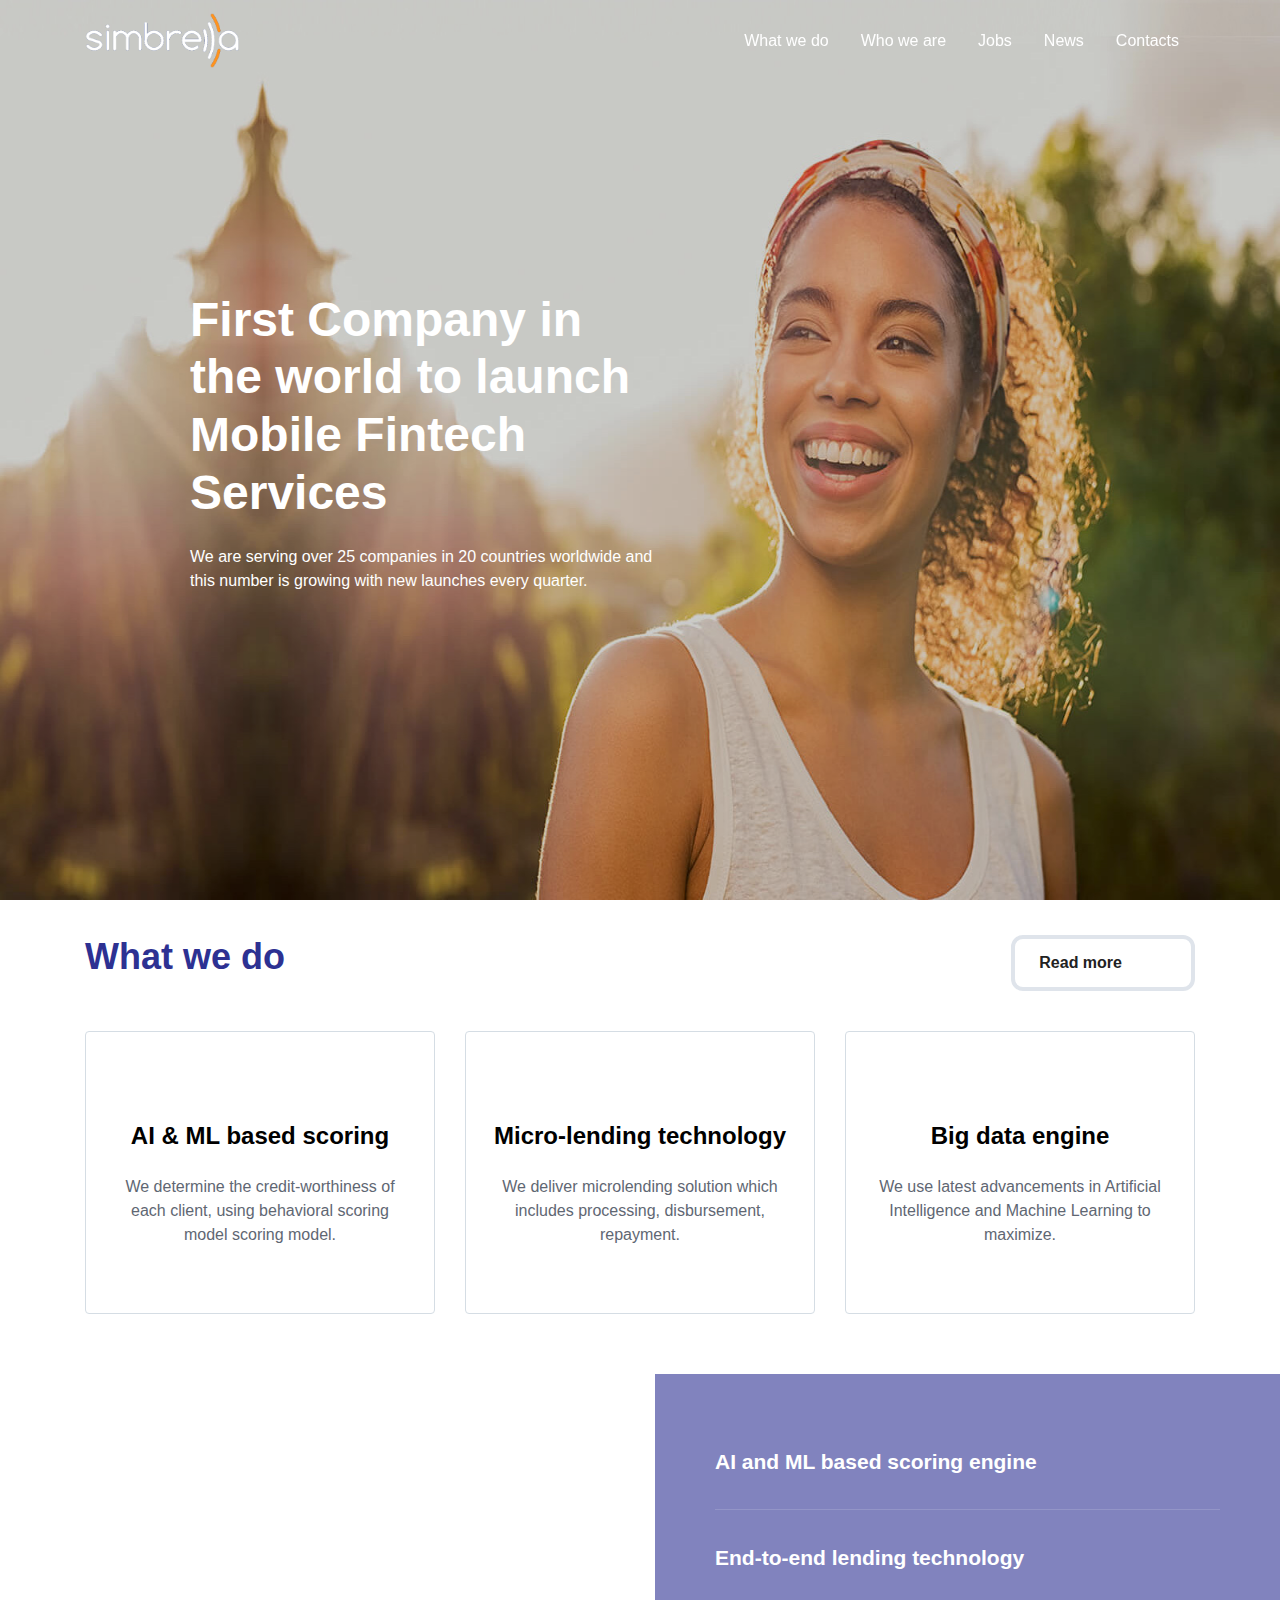
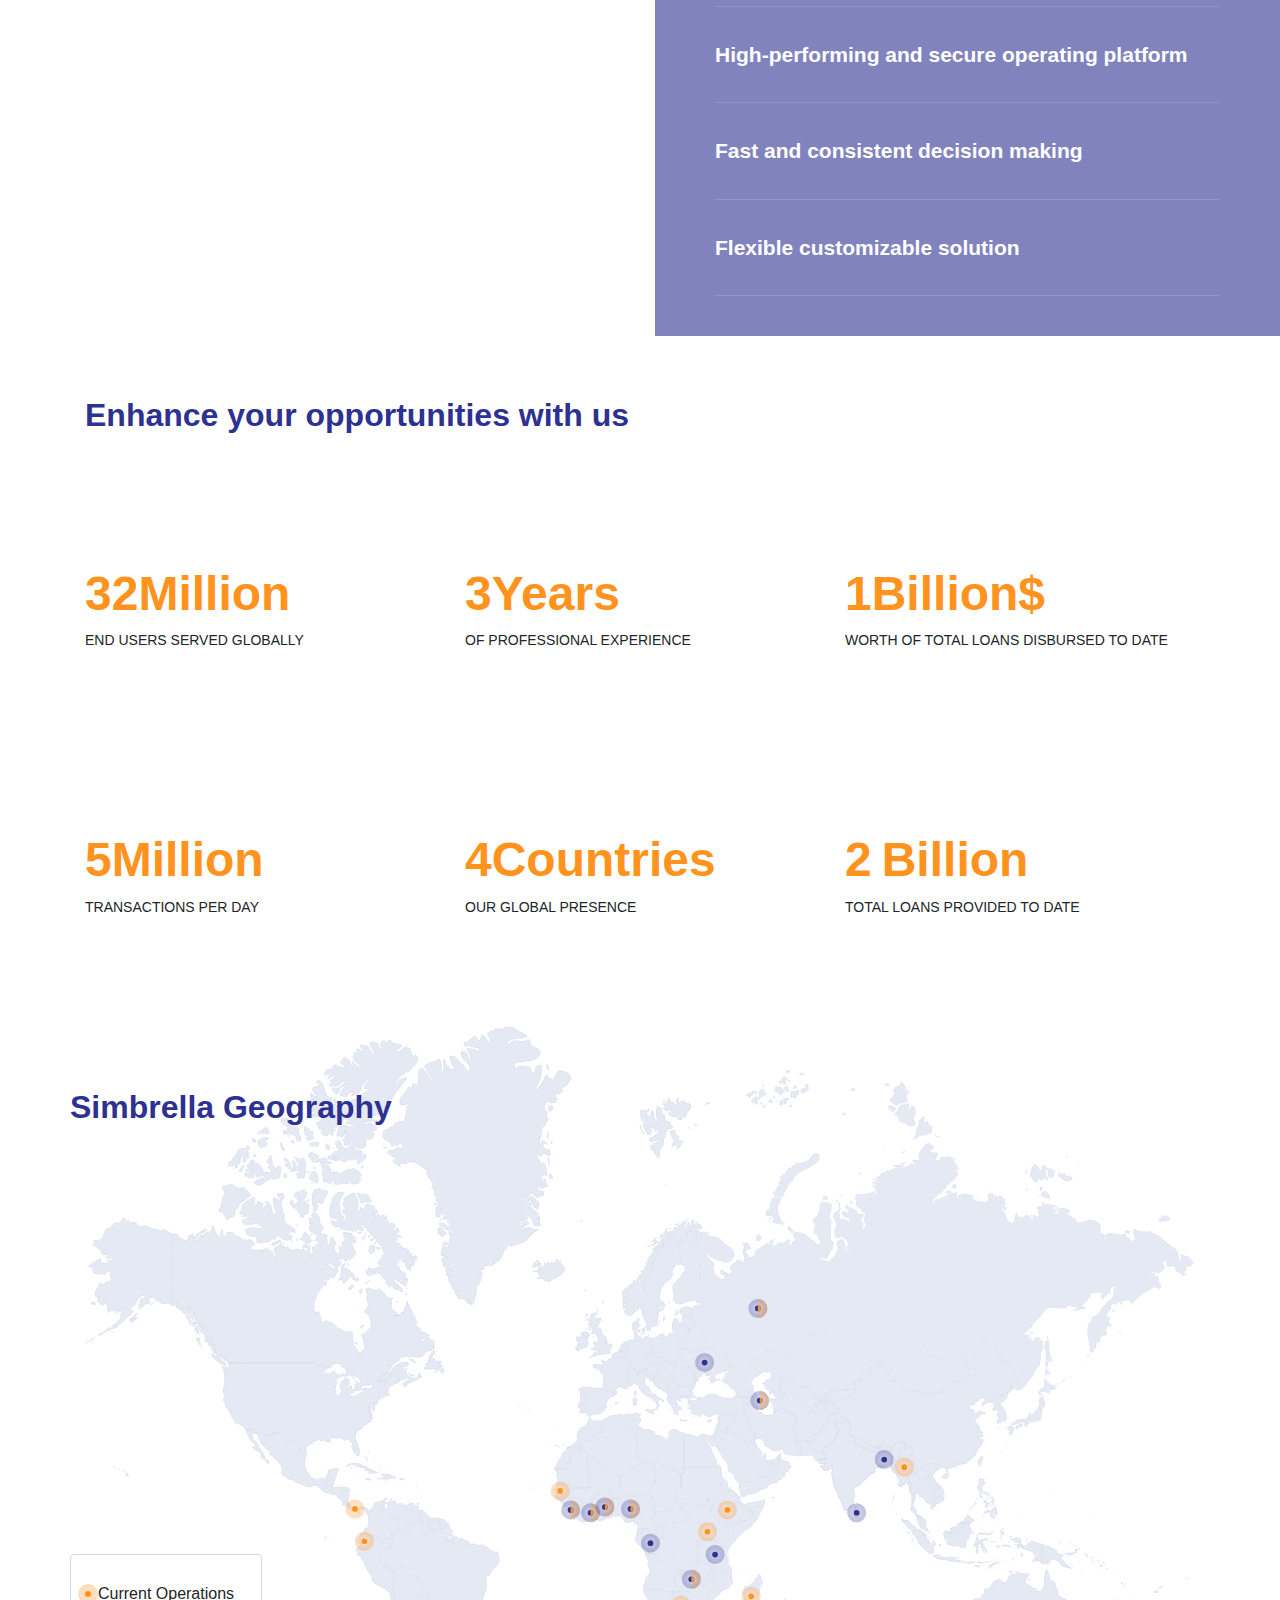
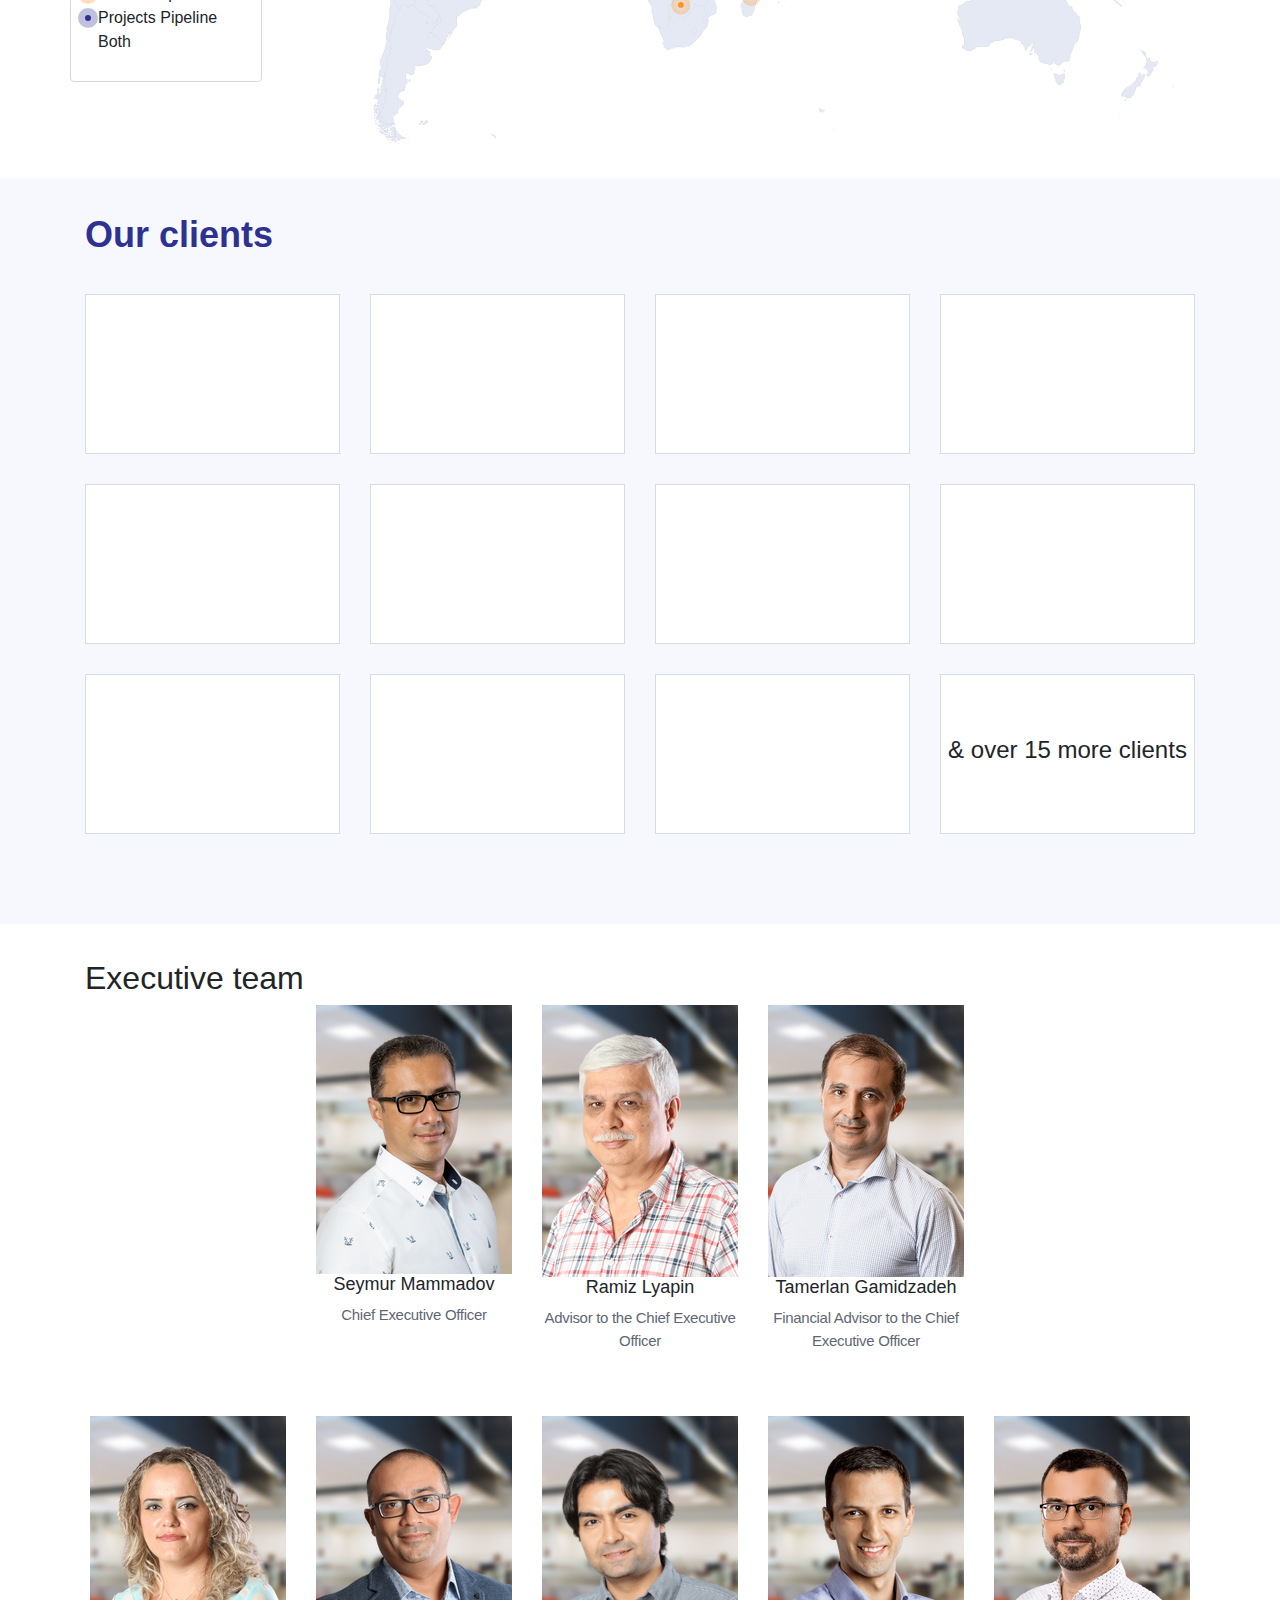
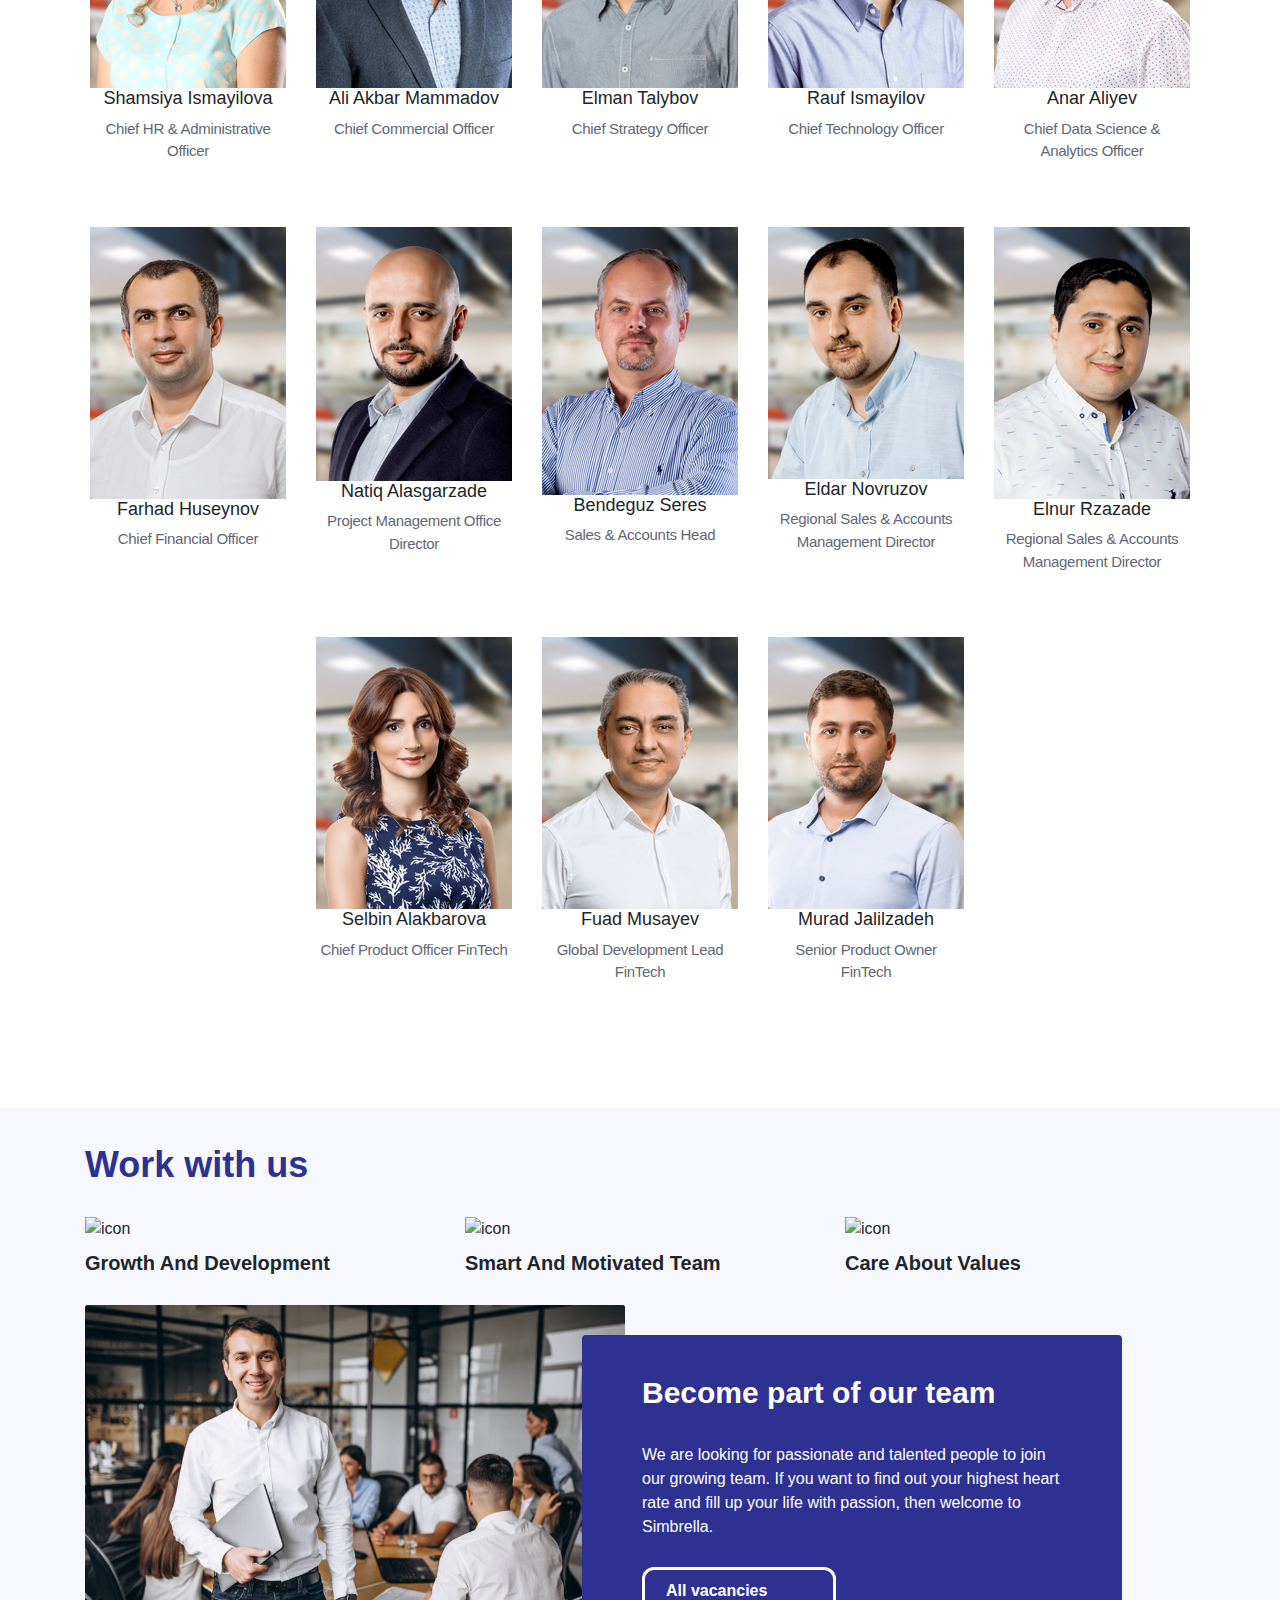
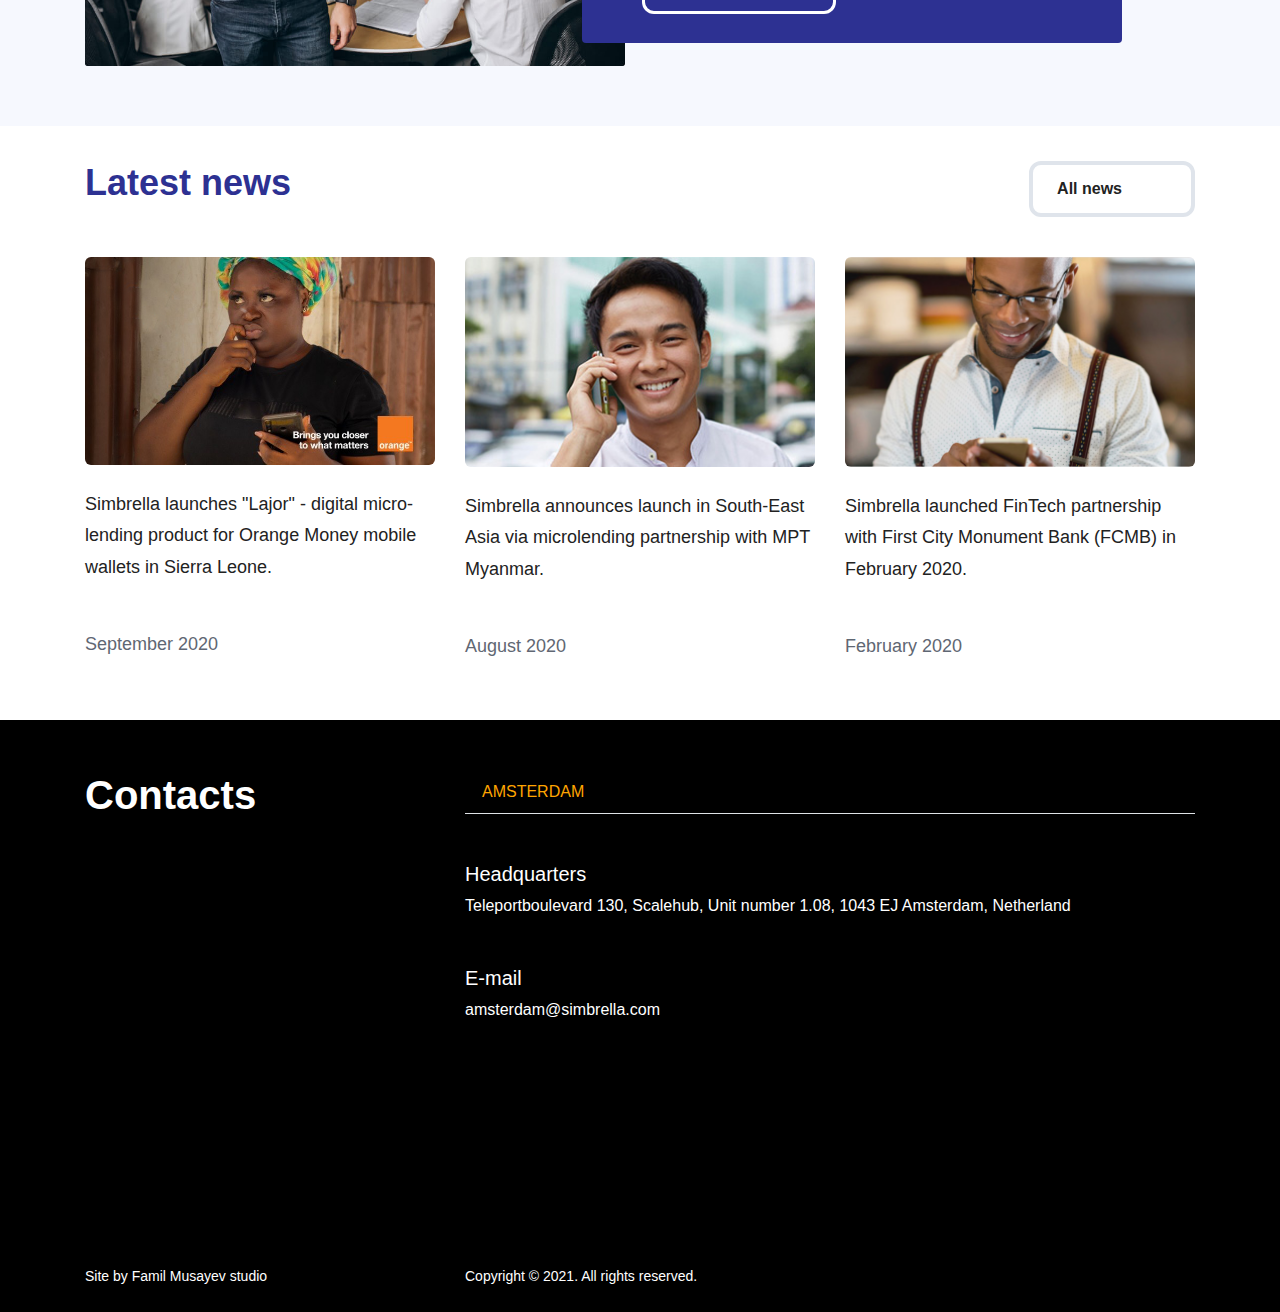
==== index.html @ c2f0d756 "Finish Project" ====
<!DOCTYPE html>
<html lang="en">

<head>
  <meta charset="UTF-8" />
  <meta http-equiv="X-UA-Compatible" content="IE=edge" />
  <meta name="viewport" content="width=device-width, initial-scale=1.0" />
  <title>Simbrella</title>
  <script src="https://kit.fontawesome.com/b4ef9885a3.js" crossorigin="anonymous"></script>
  <link rel="stylesheet" href="https://stackpath.bootstrapcdn.com/bootstrap/4.5.2/css/bootstrap.min.css" />
  <link href="https://fonts.googleapis.com/css2?family=Inter:wght@200;300;400;600;700;800&display=swap"
    rel="stylesheet" />
  <link rel="stylesheet" href="https://cdnjs.cloudflare.com/ajax/libs/animate.css/4.1.1/animate.min.css" />
  <link rel="stylesheet" href="https://cdnjs.cloudflare.com/ajax/libs/OwlCarousel2/2.3.4/assets/owl.carousel.min.css"
    integrity="sha512-tS3S5qG0BlhnQROyJXvNjeEM4UpMXHrQfTGmbQ1gKmelCxlSEBUaxhRBj/EFTzpbP4RVSrpEikbmdJobCvhE3g=="
    crossorigin="anonymous" />
  <link rel="stylesheet"
    href="https://cdnjs.cloudflare.com/ajax/libs/OwlCarousel2/2.3.4/assets/owl.theme.default.min.css"
    integrity="sha512-sMXtMNL1zRzolHYKEujM2AqCLUR9F2C4/05cdbxjjLSRvMQIciEPCQZo++nk7go3BtSuK9kfa/s+a4f4i5pLkw=="
    crossorigin="anonymous" />
  <link rel="stylesheet" href="css/style.css" />
</head>

<body>
  <!-- header start -->
  <header>
    <nav class="navbar navbar-expand-lg navbar-light fixed-top">
      <div class="container">
        <a class="navbar-brand" href="#main">
          <img id="img-logo" src="img/oie_transparent.png" width="154" height="55" alt="logo Simbrella" />
        </a>
        <button class="navbar-toggler" type="button" data-toggle="collapse" data-target="#navbarNavAltMarkup"
          aria-controls="navbarNavAltMarkup" aria-expanded="false" aria-label="Toggle navigation">
          <span class="navbar-toggler-icon"></span>
        </button>
        <div class="collapse navbar-collapse justify-content-end" id="navbarNavAltMarkup">
          <div class="navbar-nav">
            <a class="nav-links" href="#whatWeDoSection">What we do</a>
            <a class="nav-links" href="#info">Who we are</a>
            <a class="nav-links" href="#vacancies">Jobs </a>
            <a class="nav-links" href="#news">News </a>
            <a class="nav-links" href="#contact">Contacts </a>
          </div>
        </div>
      </div>
    </nav>
  </header>
  <!-- header end -->

  <!-- main start -->
  <main>
    <!-- main section start -->
    <section id="main">
      <div class="image-div mw-100">
        <img src="img/cover.jpg" class="mw-100" alt="" />
        <div class="image-text">
          <div class="text">
            <h1>
              First Company in the world to launch Mobile Fintech Services
            </h1>
            <p>
              We are serving over 25 companies in 20 countries worldwide and
              this number is growing with new launches every quarter.
            </p>
          </div>
        </div>
      </div>
    </section>
    <!-- main section end -->

    <!-- whatWeDo section start -->
    <section id="whatWeDo">
      <div class="container-lg" id="whatWeDoSection">
        <div class="row">
          <div class="col-md-12">
            <div class="whatWeDo-header d-flex justify-content-between">
              <h2>What we do</h2>
              <a href="whatWeDo.html" class="readMore">Read more <i class="fas fa-arrow-right"></i></a>
            </div>
          </div>
        </div>
        <div class="row">
          <div class="col-md-4">
            <a href="whatWeDo.html#firstSection">
              <div class="whatWeDo-card text-center">
                <img src="https://www.simbrella.com/site/assets/files/1043/1.svg" alt="" />
                <h3>AI & ML based scoring</h3>
                <p>
                  We determine the credit-worthiness of each client, using
                  behavioral scoring model scoring model.
                </p>
              </div>
            </a>
          </div>
          <div class="col-md-4">
            <a href="whatWeDo.html#secondSection">
              <div class="whatWeDo-card text-center">
                <img src="https://www.simbrella.com/site/assets/files/1044/2_1.svg" alt="" />
                <h3>Micro-lending technology</h3>
                <p>
                  We deliver microlending solution which includes processing,
                  disbursement, repayment.
                </p>
              </div>
            </a>
          </div>
          <div class="col-md-4">
            <a href="whatWeDo.html#thirdSection">
              <div class="whatWeDo-card text-center">
                <img src="https://www.simbrella.com/site/assets/files/1045/3-1.svg" alt="" />
                <h3>Big data engine</h3>
                <p>
                  We use latest advancements in Artificial Intelligence and
                  Machine Learning to maximize.
                </p>
              </div>
            </a>
          </div>
        </div>
      </div>
    </section>
    <!-- whatWeDo section end -->

    <!-- solutions section start -->
    <section id="solutions">
      <div class="row">
        <div class="col-md-6 d-flex align-items-center">
          <h1>Tech-Powered Financial Solutions</h1>
        </div>
        <div class="col-md-6">
          <ul>
            <li>AI and ML based scoring engine</li>
            <li>End-to-end lending technology</li>
            <li>High-performing and secure operating platform</li>
            <li>Fast and consistent decision making</li>
            <li>Flexible customizable solution</li>
          </ul>
        </div>
      </div>
    </section>
    <!-- solutions section end -->

    <!-- info section start -->
    <section id="info" class="counter">
      <div class="container-lg">
        <div class="row">
          <div class="col-md-12">
            <h2>Enhance your opportunities with us</h2>
          </div>
        </div>
        <div class="row">
          <div class="col-md-4">
            <div class="info-text">
              <h3>
                <span class="time_me counter-count" data-time="220" style="width: 99.9625px; height: 48px">220 </span>Million
              </h3>
              <p>END USERS SERVED GLOBALLY</p>
            </div>
          </div>
          <div class="col-md-4">
            <div class="info-text">
              <h3>
                <span class="time_me counter-count"  data-time="220" style="width: 99.9625px; height: 48px">20 </span>Years
              </h3>
              <p>OF PROFESSIONAL EXPERIENCE</p>
            </div>
          </div>
          <div class="col-md-4">
            <div class="info-text">
              <h3>
                <span class="time_me counter-count"  data-time="220" style="width: 99.9625px; height: 48px">3.1 </span>Billion$
              </h3>
              <p>WORTH OF TOTAL LOANS DISBURSED TO DATE</p>
            </div>
          </div>
        </div>
        <div class="row">
          <div class="col-md-4">
            <div class="info-text">
              <h3>
                <span class="time_me counter-count"  data-time="220" style="width: 99.9625px; height: 48px">30 </span>Million
              </h3>
              <p>TRANSACTIONS PER DAY</p>
            </div>
          </div>
          <div class="col-md-4">
            <div class="info-text">
              <h3>
                <span class="time_me counter-count"  data-time="220" style="width: 99.9625px; height: 48px">25 </span>Countries
              </h3>
              <p>OUR GLOBAL PRESENCE</p>
            </div>
          </div>
          <div class="col-md-4">
            <div class="info-text">
              <h3>
                <span class="time_me counter-count"  data-time="220" style="width: 99.9625px; height: 48px; margin-right: 10px;">10.2 </span>Billion
              </h3>
              <p>TOTAL LOANS PROVIDED TO DATE</p>
            </div>
          </div>
        </div>
      </div>
    </section>
    <!-- info section end -->

    <!-- map section start -->
    <section id="map">
      <div class="container">
        <div class="row">
          <div class="col-md-12">
            <div class="georgia">
              <h2>Simbrella Geography</h2>
            </div>
            <div class="worldMap">
              <svg width="100%" height="770" viewBox="0 0 1168 770" fill="none" xmlns="http://www.w3.org/2000/svg">
                <path
                  d="M554.599 383.353L554.597 383.359L554.586 383.365L554.308 383.533L554.178 383.58L554.159 383.584L554.16 383.555L554.155 383.526L554.127 383.383L554.124 383.371L554.121 383.359L554.116 383.342L554.133 383.26L554.168 383.221L554.198 383.2L554.303 383.217L554.625 383.311L554.617 383.323L554.599 383.353Z"
                  fill="#E5E9F4" stroke="#D3D8E7" stroke-width="0.5"></path>
                <mask id="path-2-inside-1" fill="white">
                  <path
                    d="M732.139 449.804L732.352 450.094L732.382 452.063L732.431 452.203L732.317 452.224L732.19 452.373L732.041 452.604L731.836 452.723L731.671 452.857L731.516 453.024L731.377 453.06L731.198 452.848L731.074 452.631L731.104 452.584L731.191 452.569L731.223 452.457L731.171 452.295L731.05 452.233L730.897 452.229L730.75 452.302L730.594 452.445L730.506 452.599L730.493 452.908L730.534 453.255L730.532 453.424L730.447 453.634L730.417 453.942L730.478 454.18L730.534 454.322L730.539 454.443L730.394 454.822L730.52 454.894L730.938 454.921L731.06 455.178L731.144 455.354L731.12 455.458L730.824 455.535L730.451 455.621L730.184 455.597L729.7 455.713L729.442 455.891L729.517 456.002L729.606 456.088L729.647 456.322L729.572 456.656L729.435 456.979L729.265 457.382L729.068 457.843L728.799 458.538L728.571 459.083L728.546 459.475L728.552 459.731L728.527 460.242L728.31 460.523L728.262 460.531L728.003 460.497L727.917 460.486L727.67 460.453L727.288 460.404L726.792 460.338L726.205 460.261L725.551 460.174L724.852 460.082L724.128 459.987L723.406 459.892L722.706 459.799L722.052 459.714L721.465 459.636L720.97 459.57L720.588 459.521L720.341 459.488L720.254 459.477L719.981 459.441L719.834 459.251L719.656 459.022L719.477 458.791L719.298 458.561L719.12 458.331L718.942 458.1L718.763 457.87L718.585 457.64L718.407 457.409L718.229 457.178L718.051 456.948L717.871 456.716L717.693 456.485L717.515 456.253L717.336 456.022L717.158 455.79L716.98 455.559L716.859 455.404L716.794 455.229L716.781 454.77V454.67L716.901 454.484L716.959 454.616L717.093 454.796L717.321 454.752L717.428 454.782L717.506 455.417L717.674 455.643L717.878 455.733L718.569 455.783L718.998 455.698L719.845 455.283L720.289 455.134L721.518 455.159L722.503 455.332L724.037 455.434L724.334 455.407L725.162 455.074L725.669 454.78L725.971 454.695L726.17 454.41L726.301 454.04L726.418 453.798L726.567 453.682L726.708 453.476L726.823 453.142L727.108 452.804L728.249 451.981L728.915 451.284L728.975 451.058L729.337 450.72L729.627 450.35L730.987 449.29L731.259 448.851L731.42 448.359L731.44 448.325L731.557 448.304L731.723 448.378L731.741 448.746L731.679 449.093L731.673 449.461L731.648 449.66L731.774 449.823L731.99 449.894L732.083 449.886L732.139 449.804ZM732.086 451.289L732.105 451.135L732.072 451.055L731.933 451.045L731.875 451.178L731.855 451.369L731.951 451.385L732.086 451.289ZM726.187 454.111L726.158 454.18L726.067 454.174L725.838 454.112L725.764 454.012L725.907 453.893L725.971 453.887L726.062 454.012L726.187 454.111ZM722.506 454.763L722.265 454.783L722.047 454.649L722.507 454.469L722.631 454.388L722.765 454.223L722.872 454.365L722.753 454.589L722.669 454.685L722.506 454.763ZM720.181 454.658L720.127 454.684L720.069 454.493L720.073 454.432L720.222 454.346L720.313 454.502L720.181 454.658ZM724.44 455.052L724.441 455.172L724.111 455.137L724.023 455.2L723.752 455.165L723.487 455.078L723.666 454.934L724.134 454.763L724.328 454.919L724.44 455.052Z">
                  </path>
                </mask>
                <path
                  d="M732.139 449.804L732.352 450.094L732.382 452.063L732.431 452.203L732.317 452.224L732.19 452.373L732.041 452.604L731.836 452.723L731.671 452.857L731.516 453.024L731.377 453.06L731.198 452.848L731.074 452.631L731.104 452.584L731.191 452.569L731.223 452.457L731.171 452.295L731.05 452.233L730.897 452.229L730.75 452.302L730.594 452.445L730.506 452.599L730.493 452.908L730.534 453.255L730.532 453.424L730.447 453.634L730.417 453.942L730.478 454.18L730.534 454.322L730.539 454.443L730.394 454.822L730.52 454.894L730.938 454.921L731.06 455.178L731.144 455.354L731.12 455.458L730.824 455.535L730.451 455.621L730.184 455.597L729.7 455.713L729.442 455.891L729.517 456.002L729.606 456.088L729.647 456.322L729.572 456.656L729.435 456.979L729.265 457.382L729.068 457.843L728.799 458.538L728.571 459.083L728.546 459.475L728.552 459.731L728.527 460.242L728.31 460.523L728.262 460.531L728.003 460.497L727.917 460.486L727.67 460.453L727.288 460.404L726.792 460.338L726.205 460.261L725.551 460.174L724.852 460.082L724.128 459.987L723.406 459.892L722.706 459.799L722.052 459.714L721.465 459.636L720.97 459.57L720.588 459.521L720.341 459.488L720.254 459.477L719.981 459.441L719.834 459.251L719.656 459.022L719.477 458.791L719.298 458.561L719.12 458.331L718.942 458.1L718.763 457.87L718.585 457.64L718.407 457.409L718.229 457.178L718.051 456.948L717.871 456.716L717.693 456.485L717.515 456.253L717.336 456.022L717.158 455.79L716.98 455.559L716.859 455.404L716.794 455.229L716.781 454.77V454.67L716.901 454.484L716.959 454.616L717.093 454.796L717.321 454.752L717.428 454.782L717.506 455.417L717.674 455.643L717.878 455.733L718.569 455.783L718.998 455.698L719.845 455.283L720.289 455.134L721.518 455.159L722.503 455.332L724.037 455.434L724.334 455.407L725.162 455.074L725.669 454.78L725.971 454.695L726.17 454.41L726.301 454.04L726.418 453.798L726.567 453.682L726.708 453.476L726.823 453.142L727.108 452.804L728.249 451.981L728.915 451.284L728.975 451.058L729.337 450.72L729.627 450.35L730.987 449.29L731.259 448.851L731.42 448.359L731.44 448.325L731.557 448.304L731.723 448.378L731.741 448.746L731.679 449.093L731.673 449.461L731.648 449.66L731.774 449.823L731.99 449.894L732.083 449.886L732.139 449.804ZM732.086 451.289L732.105 451.135L732.072 451.055L731.933 451.045L731.875 451.178L731.855 451.369L731.951 451.385L732.086 451.289ZM726.187 454.111L726.158 454.18L726.067 454.174L725.838 454.112L725.764 454.012L725.907 453.893L725.971 453.887L726.062 454.012L726.187 454.111ZM722.506 454.763L722.265 454.783L722.047 454.649L722.507 454.469L722.631 454.388L722.765 454.223L722.872 454.365L722.753 454.589L722.669 454.685L722.506 454.763ZM720.181 454.658L720.127 454.684L720.069 454.493L720.073 454.432L720.222 454.346L720.313 454.502L720.181 454.658ZM724.44 455.052L724.441 455.172L724.111 455.137L724.023 455.2L723.752 455.165L723.487 455.078L723.666 454.934L724.134 454.763L724.328 454.919L724.44 455.052Z"
                  fill="#E5E9F4" stroke="#D3D8E7" mask="url(#path-2-inside-1)"></path>
                <mask id="path-3-inside-2" fill="white">
                  <path
                    d="M792.537 405.793L792.37 405.82L792.134 405.722L792.042 405.574L792.002 405.553L791.815 405.651L791.457 405.773L790.851 406.094L790.864 406.176L791.259 406.501L791.352 406.609L791.4 406.643L791.043 406.799L790.274 407.151L789.768 407.438L789.648 407.448L789.342 407.328L788.891 407.184L788.771 407.187L787.729 407.211L786.772 407.264L786.374 407.334L785.634 407.4L785.169 407.423L784.871 407.534L784.546 407.68L784.208 407.774L783.957 407.806L783.655 407.942L783.456 408.213L782.887 408.614L782.568 408.807L782.407 409.026L782.224 409.047L781.912 409.007L781.67 409.243L781.402 409.581L780.913 410.071L780.652 410.269L780.497 410.588L780.612 410.754L781.01 411.001L781.188 411.235L781.285 411.42L781.467 411.895L781.583 412.361L781.754 412.563L781.804 412.904L781.848 413.114L781.754 413.263L781.669 413.429V413.586L781.772 413.748L781.862 413.892L781.912 414.006L781.85 414.134L781.669 414.328L781.576 414.527L781.374 414.859L781.06 415.086L780.851 415.25L780.63 415.598L780.265 415.983L780.111 416.305L779.95 416.482L779.784 416.577L779.827 416.751L779.97 416.967L780.208 417.209L780.197 417.585L780.186 417.856L780.194 418.183L780.064 418.459L779.405 418.723L778.773 418.839L777.998 418.845L777.705 418.804L777.472 418.746L776.631 418.45L776.29 418.624L776.219 419.052L776.833 419.744L777.084 420.129L777.363 420.773L777.571 421.104L777.497 421.414L776.941 421.766L776.389 422.096L775.686 422.164L775.243 422.282L775.029 422.452L774.872 423.173L774.713 423.437L774.717 423.751L774.568 424.106L774.342 424.334L774.183 424.707L774.233 425.412L774.307 426.604L774.007 426.979L773.669 427.359L773.313 427.629L772.974 427.754L772.692 427.708L772.47 427.474L772.338 427.278L772.093 427.113L771.843 427.147L771.592 427.297L771.19 427.247L770.848 427.097L770.674 427.113L770.574 427.265L770.207 427.589L769.307 428.081L768.939 428.117L768.781 428.239L768.844 428.441L769.005 428.605L769.286 428.721L769.3 428.855L769.052 428.972L768.84 429.105L768.374 429.268L767.836 429.332L767.28 429.237L766.994 429.021L766.656 429L766.348 429.158L766.03 429.42L765.683 429.98L765.59 430.079L765.497 430.168L765.27 430.288L764.944 430.485L764.781 430.897L764.586 431.63L764.632 432.023L764.647 432.705L764.571 433.183L764.429 433.497L764.457 433.743L764.672 434.023L764.586 434.205L764.405 434.406L764.23 434.519L763.53 434.73L762.571 435.019L761.936 435.204L760.993 435.479L760.718 435.546L760.143 435.571L759.846 435.529L759.443 435.517L758.851 435.528L758.437 435.603L758.023 435.741L757.717 435.914L757.541 436.086L757.479 436.168L757.063 436.027L755.754 435.774L752.209 436.108L751.875 436.044L750.665 435.654L749.106 435.152L748.142 434.84L746.904 434.433L747.752 433.426L748.49 432.546L749.231 431.662L749.96 430.788L750.047 430.481L750.059 429.881L749.866 429.076L749.557 428.709L748.538 428.561L747.773 428.449L746.938 428.327L746.832 428.282L746.737 427.654L746.777 427.374L746.723 426.831L746.731 426.412L746.851 425.723L746.858 425.412L746.473 424.068L746.258 423.321L746.038 422.549L745.99 422.303L745.985 421.998L746.497 421.281L746.656 421.125L746.955 420.767L747.143 420.576L747.111 420.445L746.784 420.37L746.291 420.363L746.028 420.254L745.823 420.059L745.742 419.774L745.877 419.268L745.742 418.283L746.017 417.795L746.253 417.453L747.054 417.404L746.776 417.018L746.642 416.793L746.556 416.729L746.524 416.626L746.567 416.521L746.771 416.482L746.91 416.352L747.136 416.171L747.254 416.092L747.275 415.871L747.383 415.716L747.545 415.52L747.673 415.298L747.641 415.038L747.759 414.725L747.813 414.528L747.899 414.358L747.823 414.11L747.759 413.901L747.738 413.652L747.866 413.586L748.028 413.495L748.06 413.298L748.145 413.049L748.21 412.851L748.318 412.695L748.329 412.536L748.264 412.274L748.532 412.234L748.64 412.379L748.783 412.566L749.175 412.916L749.43 413.018L749.751 413.069L750.145 413.021L750.46 412.955L750.608 412.973L750.952 413.226L751.354 413.581L751.482 413.74L751.542 413.982L751.66 414.054L751.917 413.814L752.165 413.735L752.393 413.78L752.644 413.807L752.897 413.719L753.009 413.656L753.448 413.345L753.846 413.109L754.093 412.965L754.183 412.478L754.297 412.202L754.46 412.041L754.4 411.841L754.332 411.688L754.262 411.481L754.332 411.371L754.49 411.322H754.889L755.589 411.103L756.172 410.885L756.712 410.706L756.957 410.677L757.19 410.707L757.296 410.655L757.325 410.485L757.457 410.306L757.757 410.16L758.32 409.851L758.818 409.391L758.995 409.042L759.116 408.531L759.348 407.742L759.605 406.875L759.7 406.492L759.809 406.197L760.249 405.948L760.698 405.767L761.393 405.732L762.209 405.713L762.382 405.237L762.49 404.832L762.625 404.623L762.823 404.453L762.892 404.419L763.332 404.668L764.007 405.049L764.793 405.239L765.188 405.333L765.352 405.318L766.344 405.226L767.127 405.374L767.538 405.779L767.942 405.882L768.338 405.686L768.584 405.651L768.678 405.777L768.875 405.83L769.176 405.81L769.35 405.923L769.368 406.035L769.391 406.164L769.614 406.472L770.015 406.846L770.372 406.936L770.841 406.646L770.999 406.68L771.077 406.586L771.124 406.374L771.408 406.175L771.926 405.989L772.22 405.822L772.326 405.684L772.5 405.645L772.691 405.686L772.828 405.634L772.875 405.504L772.93 405.447L773.027 405.401L773.114 405.377L773.271 405.413L773.562 405.652L773.985 406.092L774.261 406.293L774.387 406.259L774.549 406.124L774.747 405.89L774.796 405.552L774.697 405.111L774.764 404.755L774.999 404.484L775.433 404.317L776.066 404.254L776.455 404.292L776.599 404.432L776.793 404.508L777.038 404.523L777.262 404.365L777.465 404.03L777.476 403.617L777.297 403.123L777.345 402.965L777.423 402.897L777.666 402.718L778.005 402.346L778.333 401.867L778.649 401.279L779.039 400.915L779.503 400.775L780.065 400.935L780.729 401.393L780.977 401.956L780.815 402.624L780.802 402.99L780.936 403.058L781.163 403.039L781.481 402.935L781.689 402.929L781.788 403.024L781.782 403.212L781.671 403.493L781.538 404.281L781.456 404.962L781.373 405.63L781.303 406.215L781.429 406.671L781.621 407.359L781.837 407.813L782.059 407.957L782.281 408.009L782.502 407.969L782.957 407.677L783.643 407.136L784.31 406.802L785.28 406.615L785.605 406.033L786.054 405.647L787.08 405.074L787.636 404.854L787.957 404.817L788.357 404.92L788.449 404.957L788.528 404.985L788.735 405.033L788.778 405.207L788.723 405.396L788.502 405.551L788.431 405.671L788.516 405.762L788.828 405.793L789.476 405.583L789.895 405.449L790.185 405.396L790.302 405.221L790.485 405.045L790.775 405.033L791.087 405.126L791.345 405.181L791.783 405.131L792.015 405.284L792.339 405.572L792.485 405.751L792.537 405.793Z">
                  </path>
                </mask>
                <path
                  d="M792.537 405.793L792.37 405.82L792.134 405.722L792.042 405.574L792.002 405.553L791.815 405.651L791.457 405.773L790.851 406.094L790.864 406.176L791.259 406.501L791.352 406.609L791.4 406.643L791.043 406.799L790.274 407.151L789.768 407.438L789.648 407.448L789.342 407.328L788.891 407.184L788.771 407.187L787.729 407.211L786.772 407.264L786.374 407.334L785.634 407.4L785.169 407.423L784.871 407.534L784.546 407.68L784.208 407.774L783.957 407.806L783.655 407.942L783.456 408.213L782.887 408.614L782.568 408.807L782.407 409.026L782.224 409.047L781.912 409.007L781.67 409.243L781.402 409.581L780.913 410.071L780.652 410.269L780.497 410.588L780.612 410.754L781.01 411.001L781.188 411.235L781.285 411.42L781.467 411.895L781.583 412.361L781.754 412.563L781.804 412.904L781.848 413.114L781.754 413.263L781.669 413.429V413.586L781.772 413.748L781.862 413.892L781.912 414.006L781.85 414.134L781.669 414.328L781.576 414.527L781.374 414.859L781.06 415.086L780.851 415.25L780.63 415.598L780.265 415.983L780.111 416.305L779.95 416.482L779.784 416.577L779.827 416.751L779.97 416.967L780.208 417.209L780.197 417.585L780.186 417.856L780.194 418.183L780.064 418.459L779.405 418.723L778.773 418.839L777.998 418.845L777.705 418.804L777.472 418.746L776.631 418.45L776.29 418.624L776.219 419.052L776.833 419.744L777.084 420.129L777.363 420.773L777.571 421.104L777.497 421.414L776.941 421.766L776.389 422.096L775.686 422.164L775.243 422.282L775.029 422.452L774.872 423.173L774.713 423.437L774.717 423.751L774.568 424.106L774.342 424.334L774.183 424.707L774.233 425.412L774.307 426.604L774.007 426.979L773.669 427.359L773.313 427.629L772.974 427.754L772.692 427.708L772.47 427.474L772.338 427.278L772.093 427.113L771.843 427.147L771.592 427.297L771.19 427.247L770.848 427.097L770.674 427.113L770.574 427.265L770.207 427.589L769.307 428.081L768.939 428.117L768.781 428.239L768.844 428.441L769.005 428.605L769.286 428.721L769.3 428.855L769.052 428.972L768.84 429.105L768.374 429.268L767.836 429.332L767.28 429.237L766.994 429.021L766.656 429L766.348 429.158L766.03 429.42L765.683 429.98L765.59 430.079L765.497 430.168L765.27 430.288L764.944 430.485L764.781 430.897L764.586 431.63L764.632 432.023L764.647 432.705L764.571 433.183L764.429 433.497L764.457 433.743L764.672 434.023L764.586 434.205L764.405 434.406L764.23 434.519L763.53 434.73L762.571 435.019L761.936 435.204L760.993 435.479L760.718 435.546L760.143 435.571L759.846 435.529L759.443 435.517L758.851 435.528L758.437 435.603L758.023 435.741L757.717 435.914L757.541 436.086L757.479 436.168L757.063 436.027L755.754 435.774L752.209 436.108L751.875 436.044L750.665 435.654L749.106 435.152L748.142 434.84L746.904 434.433L747.752 433.426L748.49 432.546L749.231 431.662L749.96 430.788L750.047 430.481L750.059 429.881L749.866 429.076L749.557 428.709L748.538 428.561L747.773 428.449L746.938 428.327L746.832 428.282L746.737 427.654L746.777 427.374L746.723 426.831L746.731 426.412L746.851 425.723L746.858 425.412L746.473 424.068L746.258 423.321L746.038 422.549L745.99 422.303L745.985 421.998L746.497 421.281L746.656 421.125L746.955 420.767L747.143 420.576L747.111 420.445L746.784 420.37L746.291 420.363L746.028 420.254L745.823 420.059L745.742 419.774L745.877 419.268L745.742 418.283L746.017 417.795L746.253 417.453L747.054 417.404L746.776 417.018L746.642 416.793L746.556 416.729L746.524 416.626L746.567 416.521L746.771 416.482L746.91 416.352L747.136 416.171L747.254 416.092L747.275 415.871L747.383 415.716L747.545 415.52L747.673 415.298L747.641 415.038L747.759 414.725L747.813 414.528L747.899 414.358L747.823 414.11L747.759 413.901L747.738 413.652L747.866 413.586L748.028 413.495L748.06 413.298L748.145 413.049L748.21 412.851L748.318 412.695L748.329 412.536L748.264 412.274L748.532 412.234L748.64 412.379L748.783 412.566L749.175 412.916L749.43 413.018L749.751 413.069L750.145 413.021L750.46 412.955L750.608 412.973L750.952 413.226L751.354 413.581L751.482 413.74L751.542 413.982L751.66 414.054L751.917 413.814L752.165 413.735L752.393 413.78L752.644 413.807L752.897 413.719L753.009 413.656L753.448 413.345L753.846 413.109L754.093 412.965L754.183 412.478L754.297 412.202L754.46 412.041L754.4 411.841L754.332 411.688L754.262 411.481L754.332 411.371L754.49 411.322H754.889L755.589 411.103L756.172 410.885L756.712 410.706L756.957 410.677L757.19 410.707L757.296 410.655L757.325 410.485L757.457 410.306L757.757 410.16L758.32 409.851L758.818 409.391L758.995 409.042L759.116 408.531L759.348 407.742L759.605 406.875L759.7 406.492L759.809 406.197L760.249 405.948L760.698 405.767L761.393 405.732L762.209 405.713L762.382 405.237L762.49 404.832L762.625 404.623L762.823 404.453L762.892 404.419L763.332 404.668L764.007 405.049L764.793 405.239L765.188 405.333L765.352 405.318L766.344 405.226L767.127 405.374L767.538 405.779L767.942 405.882L768.338 405.686L768.584 405.651L768.678 405.777L768.875 405.83L769.176 405.81L769.35 405.923L769.368 406.035L769.391 406.164L769.614 406.472L770.015 406.846L770.372 406.936L770.841 406.646L770.999 406.68L771.077 406.586L771.124 406.374L771.408 406.175L771.926 405.989L772.22 405.822L772.326 405.684L772.5 405.645L772.691 405.686L772.828 405.634L772.875 405.504L772.93 405.447L773.027 405.401L773.114 405.377L773.271 405.413L773.562 405.652L773.985 406.092L774.261 406.293L774.387 406.259L774.549 406.124L774.747 405.89L774.796 405.552L774.697 405.111L774.764 404.755L774.999 404.484L775.433 404.317L776.066 404.254L776.455 404.292L776.599 404.432L776.793 404.508L777.038 404.523L777.262 404.365L777.465 404.03L777.476 403.617L777.297 403.123L777.345 402.965L777.423 402.897L777.666 402.718L778.005 402.346L778.333 401.867L778.649 401.279L779.039 400.915L779.503 400.775L780.065 400.935L780.729 401.393L780.977 401.956L780.815 402.624L780.802 402.99L780.936 403.058L781.163 403.039L781.481 402.935L781.689 402.929L781.788 403.024L781.782 403.212L781.671 403.493L781.538 404.281L781.456 404.962L781.373 405.63L781.303 406.215L781.429 406.671L781.621 407.359L781.837 407.813L782.059 407.957L782.281 408.009L782.502 407.969L782.957 407.677L783.643 407.136L784.31 406.802L785.28 406.615L785.605 406.033L786.054 405.647L787.08 405.074L787.636 404.854L787.957 404.817L788.357 404.92L788.449 404.957L788.528 404.985L788.735 405.033L788.778 405.207L788.723 405.396L788.502 405.551L788.431 405.671L788.516 405.762L788.828 405.793L789.476 405.583L789.895 405.449L790.185 405.396L790.302 405.221L790.485 405.045L790.775 405.033L791.087 405.126L791.345 405.181L791.783 405.131L792.015 405.284L792.339 405.572L792.485 405.751L792.537 405.793Z"
                  fill="#E5E9F4" stroke="#D3D8E7" mask="url(#path-3-inside-2)"></path>
                <path d="M348.522 479.555L348.555 479.569L348.516 479.563L348.522 479.555Z" fill="#E5E9F4"
                  stroke="#D3D8E7" stroke-width="0.5"></path>
                <mask id="path-5-inside-3" fill="white">
                  <path
                    d="M344.612 475.692L344.096 475.864L344.117 475.765L344.531 475.53L344.681 475.546L344.612 475.692Z">
                  </path>
                </mask>
                <path
                  d="M344.612 475.692L344.096 475.864L344.117 475.765L344.531 475.53L344.681 475.546L344.612 475.692Z"
                  fill="#E5E9F4"></path>
                <path
                  d="M344.612 475.692L344.769 476.167L344.972 476.1L345.063 475.907L344.612 475.692ZM344.096 475.864L343.607 475.76L343.426 476.613L344.253 476.338L344.096 475.864ZM344.117 475.765L343.87 475.33L343.674 475.441L343.627 475.662L344.117 475.765ZM344.531 475.53L344.584 475.033L344.424 475.016L344.284 475.095L344.531 475.53ZM344.681 475.546L345.133 475.761L345.436 475.125L344.735 475.049L344.681 475.546ZM344.454 475.218L343.938 475.389L344.253 476.338L344.769 476.167L344.454 475.218ZM344.585 475.967L344.606 475.869L343.627 475.662L343.607 475.76L344.585 475.967ZM344.363 476.2L344.778 475.965L344.284 475.095L343.87 475.33L344.363 476.2ZM344.477 476.027L344.628 476.044L344.735 475.049L344.584 475.033L344.477 476.027ZM344.23 475.332L344.16 475.477L345.063 475.907L345.133 475.761L344.23 475.332Z"
                  fill="#D3D8E7" mask="url(#path-5-inside-3)"></path>
                <mask id="path-7-inside-4" fill="white">
                  <path
                    d="M614.438 383.358L614.567 383.457L614.834 383.89L615.011 384.272L615.362 384.404L615.556 384.552L615.808 384.778L615.928 385.004L616.099 385.695L616.119 386.111L616.069 386.301L616.028 386.351L615.871 387.027L615.908 387.371L615.907 387.597L615.775 387.687L615.687 387.829L615.83 388.389L615.812 388.629L615.819 388.902L616.075 389.525L616.227 389.717L616.361 389.808L616.534 390.38L616.636 390.478L617.056 390.424L617.263 390.488L617.345 390.623L617.363 390.716L617.335 391.035L617.44 391.28L617.58 391.533V391.687L617.485 391.939L617.317 392.232L617.095 392.345L616.849 392.44L616.731 392.668L616.672 392.91L616.562 393.09L616.495 393.286L616.39 393.687L616.365 393.831L616.2 393.978L615.943 394.039L615.712 394.051L615.556 394.12L615.477 394.256L615.33 394.366L615.242 394.415V394.536L615.348 394.79L615.47 394.996L615.473 395.16L615.413 395.206L615.224 395.186L615.185 395.246L615.164 395.431L615.114 395.587L615.037 395.683L614.902 395.788L614.656 395.754L614.424 395.597L614.304 395.548L614.235 395.553L614.216 395.167L614.115 394.867L613.75 394.144L612.556 393.44L612.275 393.123L612.152 392.856L612.029 392.603L612.147 392.596L612.263 392.66L612.413 392.738L612.474 392.612L612.409 392.335L612.101 391.689L612.078 391.511L612.229 390.969L612.48 390.359L612.464 389.618L612.541 389.057L612.454 388.692L612.413 388.246L612.597 387.649L612.755 387.503L612.853 387.313L612.858 386.676L612.503 386.377L612.094 386.322L612.104 386.105L612.155 385.762L612.126 385.647L612.156 385.45L612.056 385.189L611.894 384.999L612.05 384.664L612.28 384.258L612.493 383.936L612.751 383.601L612.923 383.279L613.107 383L613.267 382.916L613.346 382.975L613.389 383.096L613.378 383.455L613.433 383.579L613.542 383.67L613.775 383.625L614.032 383.536L614.379 383.346L614.438 383.358Z">
                  </path>
                </mask>
                <path
                  d="M614.438 383.358L614.567 383.457L614.834 383.89L615.011 384.272L615.362 384.404L615.556 384.552L615.808 384.778L615.928 385.004L616.099 385.695L616.119 386.111L616.069 386.301L616.028 386.351L615.871 387.027L615.908 387.371L615.907 387.597L615.775 387.687L615.687 387.829L615.83 388.389L615.812 388.629L615.819 388.902L616.075 389.525L616.227 389.717L616.361 389.808L616.534 390.38L616.636 390.478L617.056 390.424L617.263 390.488L617.345 390.623L617.363 390.716L617.335 391.035L617.44 391.28L617.58 391.533V391.687L617.485 391.939L617.317 392.232L617.095 392.345L616.849 392.44L616.731 392.668L616.672 392.91L616.562 393.09L616.495 393.286L616.39 393.687L616.365 393.831L616.2 393.978L615.943 394.039L615.712 394.051L615.556 394.12L615.477 394.256L615.33 394.366L615.242 394.415V394.536L615.348 394.79L615.47 394.996L615.473 395.16L615.413 395.206L615.224 395.186L615.185 395.246L615.164 395.431L615.114 395.587L615.037 395.683L614.902 395.788L614.656 395.754L614.424 395.597L614.304 395.548L614.235 395.553L614.216 395.167L614.115 394.867L613.75 394.144L612.556 393.44L612.275 393.123L612.152 392.856L612.029 392.603L612.147 392.596L612.263 392.66L612.413 392.738L612.474 392.612L612.409 392.335L612.101 391.689L612.078 391.511L612.229 390.969L612.48 390.359L612.464 389.618L612.541 389.057L612.454 388.692L612.413 388.246L612.597 387.649L612.755 387.503L612.853 387.313L612.858 386.676L612.503 386.377L612.094 386.322L612.104 386.105L612.155 385.762L612.126 385.647L612.156 385.45L612.056 385.189L611.894 384.999L612.05 384.664L612.28 384.258L612.493 383.936L612.751 383.601L612.923 383.279L613.107 383L613.267 382.916L613.346 382.975L613.389 383.096L613.378 383.455L613.433 383.579L613.542 383.67L613.775 383.625L614.032 383.536L614.379 383.346L614.438 383.358Z"
                  fill="#E5E9F4" stroke="#D3D8E7" mask="url(#path-7-inside-4)"></path>
                <mask id="path-8-inside-5" fill="white">
                  <path
                    d="M700.282 398.91L699.72 398.886L699.241 399.067L699.061 399.031L698.94 398.71L698.837 398.45L698.532 397.78L698.614 397.505L698.444 397.347L698.034 397.061L697.929 396.943L697.987 396.779L698.027 396.482L697.988 396.241L697.877 396.168L697.672 396.164L697.423 396.224L696.923 396.457L696.576 396.308L696.375 396.159L696.258 396.034L695.998 396.138L695.934 396.089L695.92 395.778L695.842 395.61L695.686 395.415L695.54 395.321L695.006 395.514L694.685 395.58L694.573 395.4L694.009 394.805L693.487 394.348L693.129 394.159L692.768 394.179L692.207 394.27L692.001 394.232L691.513 394.033L691.105 393.796L691.161 393.697L691.247 393.625L691.144 393.316L690.917 392.819L690.941 392.662L690.869 392.447L690.791 392.284L691.11 391.894L691.256 391.58L691.288 391.274L691.203 390.955L690.992 390.378L690.862 390.21L690.622 390.052L690.419 389.795L690.368 389.614L690.538 389.578L691.035 389.573L691.516 389.511L691.894 389.39L692.44 389.29L692.665 389.199L692.927 389.157L693.725 389.253L694.023 389.179L694.922 389.165L694.945 389.126L694.823 389.004L694.824 388.957L695.359 388.88L695.442 388.822L695.512 389.016L695.713 389.233L695.932 389.32L696.05 389.439L696.056 389.529L695.668 389.639L695.642 389.694L695.667 389.747L695.783 389.773L696.327 390.044L696.637 390.05L696.8 390.132L696.881 390.294L697.14 390.514L697.348 390.727L697.36 390.8L697.321 390.908L696.742 391.323L696.669 391.467L696.66 391.618L696.914 392.069L697.287 392.559L697.827 392.932L698.571 393.336L698.58 393.586L698.462 393.882L698.362 394.084L698.315 394.22L698.225 394.277L697.484 394.264L697.373 394.313L697.324 394.371L697.321 394.419L697.587 394.51L698.003 394.826L698.242 395.132L698.491 395.267L698.77 395.511L698.994 395.738L699.342 396.032L699.73 395.936L700.248 396.197L700.27 396.374L700.238 396.533L699.911 396.705L699.871 396.777V396.837L699.914 396.922L700.105 397.063L700.33 397.273L700.584 397.585L700.47 397.679L700.233 397.693L700.049 397.655L699.984 397.718L699.988 397.82L700.229 398.057L700.276 398.23L700.266 398.53L700.282 398.91ZM695.516 389.956L695.533 389.842L695.508 389.739L695.422 389.706L695.315 389.733L695.307 389.848L695.339 389.956L695.447 390.005L695.516 389.956ZM697.234 391.714L697.11 391.785L696.995 391.754V391.578L697.078 391.507L697.174 391.511L697.265 391.574L697.234 391.714Z">
                  </path>
                </mask>
                <path
                  d="M700.282 398.91L699.72 398.886L699.241 399.067L699.061 399.031L698.94 398.71L698.837 398.45L698.532 397.78L698.614 397.505L698.444 397.347L698.034 397.061L697.929 396.943L697.987 396.779L698.027 396.482L697.988 396.241L697.877 396.168L697.672 396.164L697.423 396.224L696.923 396.457L696.576 396.308L696.375 396.159L696.258 396.034L695.998 396.138L695.934 396.089L695.92 395.778L695.842 395.61L695.686 395.415L695.54 395.321L695.006 395.514L694.685 395.58L694.573 395.4L694.009 394.805L693.487 394.348L693.129 394.159L692.768 394.179L692.207 394.27L692.001 394.232L691.513 394.033L691.105 393.796L691.161 393.697L691.247 393.625L691.144 393.316L690.917 392.819L690.941 392.662L690.869 392.447L690.791 392.284L691.11 391.894L691.256 391.58L691.288 391.274L691.203 390.955L690.992 390.378L690.862 390.21L690.622 390.052L690.419 389.795L690.368 389.614L690.538 389.578L691.035 389.573L691.516 389.511L691.894 389.39L692.44 389.29L692.665 389.199L692.927 389.157L693.725 389.253L694.023 389.179L694.922 389.165L694.945 389.126L694.823 389.004L694.824 388.957L695.359 388.88L695.442 388.822L695.512 389.016L695.713 389.233L695.932 389.32L696.05 389.439L696.056 389.529L695.668 389.639L695.642 389.694L695.667 389.747L695.783 389.773L696.327 390.044L696.637 390.05L696.8 390.132L696.881 390.294L697.14 390.514L697.348 390.727L697.36 390.8L697.321 390.908L696.742 391.323L696.669 391.467L696.66 391.618L696.914 392.069L697.287 392.559L697.827 392.932L698.571 393.336L698.58 393.586L698.462 393.882L698.362 394.084L698.315 394.22L698.225 394.277L697.484 394.264L697.373 394.313L697.324 394.371L697.321 394.419L697.587 394.51L698.003 394.826L698.242 395.132L698.491 395.267L698.77 395.511L698.994 395.738L699.342 396.032L699.73 395.936L700.248 396.197L700.27 396.374L700.238 396.533L699.911 396.705L699.871 396.777V396.837L699.914 396.922L700.105 397.063L700.33 397.273L700.584 397.585L700.47 397.679L700.233 397.693L700.049 397.655L699.984 397.718L699.988 397.82L700.229 398.057L700.276 398.23L700.266 398.53L700.282 398.91ZM695.516 389.956L695.533 389.842L695.508 389.739L695.422 389.706L695.315 389.733L695.307 389.848L695.339 389.956L695.447 390.005L695.516 389.956ZM697.234 391.714L697.11 391.785L696.995 391.754V391.578L697.078 391.507L697.174 391.511L697.265 391.574L697.234 391.714Z"
                  fill="#E5E9F4" stroke="#D3D8E7" mask="url(#path-8-inside-5)"></path>
                <mask id="path-9-inside-6" fill="white">
                  <path
                    d="M591.728 550.489L591.678 550.541L591.322 550.685L590.939 550.819L590.435 551.365L590.18 551.601L590.106 551.66L589.876 551.791L589.709 551.903L589.715 551.965L589.826 552.036L589.94 552.155L589.928 553.047L589.88 553.927L589.817 554.001L589.498 554.03L589.073 554.091L588.937 554.13L588.89 554.043L588.748 553.722L588.827 553.416L588.913 553.188L588.817 552.724L588.601 552.311L588.371 551.786L588.301 551.686L588.494 551.517L588.785 551.146L588.906 550.954L589.243 550.911L589.368 550.777L589.457 550.562L589.492 550.437L589.871 550.335L590.327 550.153L590.58 549.954L590.836 549.827L590.998 549.822L591.104 549.874L591.397 550.219L591.646 550.437L591.728 550.489ZM627.115 570.813L627.186 571.243L627.257 571.842L627.307 572.272L627.358 572.465L627.375 572.568L627.318 572.68L627.272 572.938L627.181 573.167L627.13 573.327L627.173 573.621L627.138 574.042L627.102 574.488L627.09 574.917L627.212 575.685L627.195 575.922L627.043 576.324L626.928 576.63L626.854 576.984L626.84 577.169L627.118 577.693L627.102 577.797L626.889 577.829L626.713 577.838H626.039H625.074H624.109H623.144H622.256H621.406H620.657V578.355V579.419V580.485V581.553V582.622V583.693V584.765V585.837V586.913V587.689L620.853 588.722L621.212 589.847L621.352 589.951L621.713 590.158L622.214 590.582L622.495 590.902L623.067 591.459L623.828 592.17L624.56 592.808L625.207 593.37L624.192 593.568L622.749 593.848L621.775 594.038L620.594 594.268L619.807 594.413L618.826 594.592L618.67 594.589L618.407 594.465L617.84 594.441L617.173 594.612L616.644 594.658L616.253 594.58L615.871 594.43L615.498 594.209L614.854 594.128L613.936 594.188L613.052 594.146L612.2 594L611.591 593.942L611.224 593.973L610.831 593.926L610.41 593.8L610.06 593.585L609.638 593.134L609.309 592.704L609.223 592.642L609.119 592.576L609.016 592.556L608.08 592.545L607.193 592.534L606.685 592.533L605.441 592.532L604.198 592.531L602.955 592.529L601.712 592.528L600.469 592.525L599.226 592.524L597.983 592.522L596.74 592.521L596.08 592.519L595.467 592.554L594.789 592.591L594.692 592.575L594.531 592.523L594.421 592.428L594.057 592.184L593.74 591.999L593.308 591.686L593.029 591.345L592.794 591.236L592.378 591.174L592.066 591.114L591.811 591.1L591.363 591.261L591.025 591.421L590.785 591.575L590.367 591.751L590.015 591.927L589.402 591.904L589.268 591.929L588.927 591.918L588.605 591.764L588.279 591.778L587.916 591.973L587.398 592.05L587.518 590.773L587.645 590.209L587.648 589.536L587.574 587.795L587.485 587.555L587.425 587.275L587.745 587.062L587.908 586.899L588.129 586.611L588.287 586.207L588.472 585.318L589.146 583.277L589.465 581.283L589.87 580.341L590.022 579.285L591.149 577.925L591.427 577.091L592.01 576.682L592.836 576.247L593.424 575.473L593.708 574.937L594.032 573.91L594.029 572.839L594.235 571.412L594.19 571.002L593.882 570.435L593.825 570.03L593.539 569.632L593.234 569.331L593.09 568.794L592.56 567.948L592.415 567.384L592.162 566.979L592.121 566.48L591.988 565.952L591.729 565.432L591.487 564.836V564.649L591.645 564.425L591.794 564.352L591.744 564.465L591.645 564.598L591.669 564.701L592.66 563.657L592.722 563.454L592.689 563.226L592.684 562.947L592.723 562.622L591.788 560.7L591.046 558.915L590.92 558.014L589.939 556.829L589.552 556.06L589.332 555.52L589.167 555.317L589.229 555.214L589.481 555.187L590.044 555.062L590.815 554.925L591.527 554.613L591.716 554.474L592.094 554.446L592.478 554.53L592.62 554.469L592.701 554.465H593.603L593.978 554.444L594.674 554.45L595.112 554.475L595.362 554.51L596.037 554.564L596.88 554.552L597.177 554.524L598.281 554.505L599.372 554.487L600.352 554.471L601.436 554.474L602.264 554.476L602.642 554.589L602.984 554.802L603.14 554.995L603.215 555.081L603.316 555.284L603.504 555.446L603.571 555.696L603.517 556.035L603.543 556.444L603.652 556.921L603.88 557.421L604.225 557.946L604.375 558.363L604.33 558.672L604.437 558.999L604.694 559.342L604.881 559.524L604.99 559.662L605.282 560.19L605.822 561.032L606.227 561.664L606.37 561.739L606.577 561.713L607.017 561.65L607.452 561.638L607.763 561.767L607.888 561.745L608.357 561.494L608.822 561.418L609.309 561.313L609.562 561.207H609.857L610.652 561.41L610.803 561.42H611.446L612.09 561.306L612.185 560.459L612.191 560.291L612.346 559.973L612.542 559.695L612.567 559.43L612.555 559.068L612.697 558.629L613.129 558.28L613.827 558.114L614.224 558.082L614.85 557.985L615.799 557.886L616.15 557.899L616.178 557.949L615.977 558.555L615.973 558.753L616.046 558.953L616.207 559.062L617.192 559.074L618.099 559.085L619.14 559.124L619.92 559.151L620.02 559.181L620.098 559.227L620.214 559.527L620.188 560.115L620.015 560.974L620.082 561.778L620.391 562.525L620.422 563.675L620.314 564.361L620.176 565.227L620.123 566.209L620.264 566.62L620.562 567.05L621.018 567.5L621.371 568.082L621.621 568.799L621.712 569.25L621.645 569.436L621.649 569.758L621.727 570.217L621.64 570.521L621.39 570.67L621.307 570.876L621.433 571.272L621.464 571.632L621.562 571.77L621.634 571.869L621.752 571.884L622.006 571.756L622.309 571.516L622.552 571.416L622.895 571.428L623.376 571.497L624.226 571.521L624.487 571.478L625.278 571.155L625.485 571.131L625.798 571.161L626.241 571.257L626.688 571.277L626.905 571.177L626.925 571.046L626.994 570.876L627.115 570.813Z">
                  </path>
                </mask>
                <path
                  d="M591.728 550.489L591.678 550.541L591.322 550.685L590.939 550.819L590.435 551.365L590.18 551.601L590.106 551.66L589.876 551.791L589.709 551.903L589.715 551.965L589.826 552.036L589.94 552.155L589.928 553.047L589.88 553.927L589.817 554.001L589.498 554.03L589.073 554.091L588.937 554.13L588.89 554.043L588.748 553.722L588.827 553.416L588.913 553.188L588.817 552.724L588.601 552.311L588.371 551.786L588.301 551.686L588.494 551.517L588.785 551.146L588.906 550.954L589.243 550.911L589.368 550.777L589.457 550.562L589.492 550.437L589.871 550.335L590.327 550.153L590.58 549.954L590.836 549.827L590.998 549.822L591.104 549.874L591.397 550.219L591.646 550.437L591.728 550.489ZM627.115 570.813L627.186 571.243L627.257 571.842L627.307 572.272L627.358 572.465L627.375 572.568L627.318 572.68L627.272 572.938L627.181 573.167L627.13 573.327L627.173 573.621L627.138 574.042L627.102 574.488L627.09 574.917L627.212 575.685L627.195 575.922L627.043 576.324L626.928 576.63L626.854 576.984L626.84 577.169L627.118 577.693L627.102 577.797L626.889 577.829L626.713 577.838H626.039H625.074H624.109H623.144H622.256H621.406H620.657V578.355V579.419V580.485V581.553V582.622V583.693V584.765V585.837V586.913V587.689L620.853 588.722L621.212 589.847L621.352 589.951L621.713 590.158L622.214 590.582L622.495 590.902L623.067 591.459L623.828 592.17L624.56 592.808L625.207 593.37L624.192 593.568L622.749 593.848L621.775 594.038L620.594 594.268L619.807 594.413L618.826 594.592L618.67 594.589L618.407 594.465L617.84 594.441L617.173 594.612L616.644 594.658L616.253 594.58L615.871 594.43L615.498 594.209L614.854 594.128L613.936 594.188L613.052 594.146L612.2 594L611.591 593.942L611.224 593.973L610.831 593.926L610.41 593.8L610.06 593.585L609.638 593.134L609.309 592.704L609.223 592.642L609.119 592.576L609.016 592.556L608.08 592.545L607.193 592.534L606.685 592.533L605.441 592.532L604.198 592.531L602.955 592.529L601.712 592.528L600.469 592.525L599.226 592.524L597.983 592.522L596.74 592.521L596.08 592.519L595.467 592.554L594.789 592.591L594.692 592.575L594.531 592.523L594.421 592.428L594.057 592.184L593.74 591.999L593.308 591.686L593.029 591.345L592.794 591.236L592.378 591.174L592.066 591.114L591.811 591.1L591.363 591.261L591.025 591.421L590.785 591.575L590.367 591.751L590.015 591.927L589.402 591.904L589.268 591.929L588.927 591.918L588.605 591.764L588.279 591.778L587.916 591.973L587.398 592.05L587.518 590.773L587.645 590.209L587.648 589.536L587.574 587.795L587.485 587.555L587.425 587.275L587.745 587.062L587.908 586.899L588.129 586.611L588.287 586.207L588.472 585.318L589.146 583.277L589.465 581.283L589.87 580.341L590.022 579.285L591.149 577.925L591.427 577.091L592.01 576.682L592.836 576.247L593.424 575.473L593.708 574.937L594.032 573.91L594.029 572.839L594.235 571.412L594.19 571.002L593.882 570.435L593.825 570.03L593.539 569.632L593.234 569.331L593.09 568.794L592.56 567.948L592.415 567.384L592.162 566.979L592.121 566.48L591.988 565.952L591.729 565.432L591.487 564.836V564.649L591.645 564.425L591.794 564.352L591.744 564.465L591.645 564.598L591.669 564.701L592.66 563.657L592.722 563.454L592.689 563.226L592.684 562.947L592.723 562.622L591.788 560.7L591.046 558.915L590.92 558.014L589.939 556.829L589.552 556.06L589.332 555.52L589.167 555.317L589.229 555.214L589.481 555.187L590.044 555.062L590.815 554.925L591.527 554.613L591.716 554.474L592.094 554.446L592.478 554.53L592.62 554.469L592.701 554.465H593.603L593.978 554.444L594.674 554.45L595.112 554.475L595.362 554.51L596.037 554.564L596.88 554.552L597.177 554.524L598.281 554.505L599.372 554.487L600.352 554.471L601.436 554.474L602.264 554.476L602.642 554.589L602.984 554.802L603.14 554.995L603.215 555.081L603.316 555.284L603.504 555.446L603.571 555.696L603.517 556.035L603.543 556.444L603.652 556.921L603.88 557.421L604.225 557.946L604.375 558.363L604.33 558.672L604.437 558.999L604.694 559.342L604.881 559.524L604.99 559.662L605.282 560.19L605.822 561.032L606.227 561.664L606.37 561.739L606.577 561.713L607.017 561.65L607.452 561.638L607.763 561.767L607.888 561.745L608.357 561.494L608.822 561.418L609.309 561.313L609.562 561.207H609.857L610.652 561.41L610.803 561.42H611.446L612.09 561.306L612.185 560.459L612.191 560.291L612.346 559.973L612.542 559.695L612.567 559.43L612.555 559.068L612.697 558.629L613.129 558.28L613.827 558.114L614.224 558.082L614.85 557.985L615.799 557.886L616.15 557.899L616.178 557.949L615.977 558.555L615.973 558.753L616.046 558.953L616.207 559.062L617.192 559.074L618.099 559.085L619.14 559.124L619.92 559.151L620.02 559.181L620.098 559.227L620.214 559.527L620.188 560.115L620.015 560.974L620.082 561.778L620.391 562.525L620.422 563.675L620.314 564.361L620.176 565.227L620.123 566.209L620.264 566.62L620.562 567.05L621.018 567.5L621.371 568.082L621.621 568.799L621.712 569.25L621.645 569.436L621.649 569.758L621.727 570.217L621.64 570.521L621.39 570.67L621.307 570.876L621.433 571.272L621.464 571.632L621.562 571.77L621.634 571.869L621.752 571.884L622.006 571.756L622.309 571.516L622.552 571.416L622.895 571.428L623.376 571.497L624.226 571.521L624.487 571.478L625.278 571.155L625.485 571.131L625.798 571.161L626.241 571.257L626.688 571.277L626.905 571.177L626.925 571.046L626.994 570.876L627.115 570.813Z"
                  fill="#E5E9F4" stroke="#D3D8E7" mask="url(#path-9-inside-6)"></path>
                <mask id="path-10-inside-7" fill="white">
                  <path
                    d="M345.749 609.154L345.831 609.25L345.83 609.351L346.104 609.557L346.653 609.871L347.166 610.476L347.646 611.375L348.096 612.042L348.516 612.473L348.903 612.778L349.256 612.957L349.444 613.101L349.469 613.212L349.798 613.443L350.434 613.793L350.836 614.144L351.005 614.494L351.632 614.856L352.719 615.229L353.509 615.407L354.002 615.391L354.71 615.688L355.631 616.302L356.193 616.728L356.396 616.965L356.999 617.35L358.504 618.148L359.167 618.348L359.482 618.531L359.668 618.762L359.852 618.834L360.034 618.744L360.411 618.827L360.985 619.084L361.434 619.395L362.012 620.082L362.196 620.356L362.273 620.601L362.246 620.818L362.07 621.049L361.746 621.295L361.65 621.402L361.643 621.505L361.56 621.713L361.292 622.155L361.224 622.361L361.209 622.514L361.038 622.68L360.586 622.988L360.492 623.137L360.469 623.298L360.412 623.394L360.351 623.435L360.264 623.596L360.194 623.863L360.187 624.206L360.242 624.625L360.231 624.76L360.131 624.832L360.074 624.929L360.055 625.125L359.969 625.268L359.82 625.36L359.764 625.464L359.803 625.583L359.694 625.7L359.434 625.816L359.276 625.985L359.217 626.206L359.072 626.404L358.842 626.579L358.766 626.811L358.887 627.242L360.306 627.092L361.462 627.25L362.83 627.664L363.738 627.809L364.186 627.684L364.518 627.701L364.734 627.862L365.025 627.895L365.389 627.8L365.691 627.873L365.93 628.113L366.146 628.053L366.341 627.694L366.564 627.432L366.816 627.267L367.13 627.217L367.506 627.283L367.806 627.415L368.031 627.613L368.275 627.607L368.54 627.398L368.667 627.147L368.656 626.854L368.761 626.645L368.982 626.518L369.131 626.348L369.209 626.133L369.472 626.002L369.92 625.955L370.155 625.849L370.175 625.686L370.307 625.536L370.552 625.398L370.719 625.227L370.81 625.022L370.957 624.892L371.163 624.84L371.392 624.408L371.643 623.6L371.792 622.51L371.844 620.967L372.098 620.968L372.216 621.083L372.403 621.142L372.6 621.012L372.768 620.952L373.033 620.948L373.177 620.802L373.344 620.779L373.459 620.857L373.57 620.953L373.806 620.975L373.994 621.225L374.2 621.302L374.288 621.589L374.421 622.345L374.669 622.791L374.914 623.301L374.923 623.528L374.785 623.757L374.762 624.087L374.677 624.893L374.648 625.191L374.733 625.393L374.765 625.677L374.632 626.023L374.372 626.542L374.121 626.682L374.056 626.687L373.716 626.987L373.476 627.099L373.338 627.024L373.179 627.154L373.001 627.491L372.783 627.641L372.39 627.724L372.272 627.764L372.042 627.752L371.846 627.836L371.681 628.015L371.506 628.082L371.32 628.037L371.151 628.103L370.999 628.28L370.912 628.472L370.887 628.679L370.739 628.821L370.466 628.896L370.371 629L370.388 629.145L370.266 629.257L369.804 629.375L369.469 629.583L369.263 629.883L369.046 630.072L368.703 630.187L368.238 630.493L368.171 630.682L368.348 630.855L368.411 631.01L368.362 631.146L368.217 631.164L367.976 631.066L367.805 631.045L367.703 631.103L367.654 631.212L367.66 631.372L367.575 631.48L367.396 631.538L367.284 631.67L367.237 631.877L367.013 632.139L366.615 632.454L366.301 632.879L366.071 633.413L365.803 633.765L365.495 633.934L365.283 634.175L365.167 634.487L364.838 634.971L364.299 635.629L363.809 636.08L363.37 636.325L363.123 636.603L363.069 636.912L362.784 637.265L362.269 637.661L362.123 637.839L362.003 637.985L361.985 638.24L361.785 638.574L361.4 638.99L361.265 639.35L361.44 639.805L361.466 640.357L361.389 640.578L361.22 640.653L361.182 640.796L361.273 641.006L361.278 641.283L361.197 641.627L361.019 642.02L360.742 642.463L360.675 642.76L360.819 642.909L360.889 643.068L360.887 643.237L360.828 643.481L360.713 643.801L360.54 644.04L360.307 644.195L360.236 644.392L360.33 644.629L360.343 644.877L360.276 645.135L360.315 645.386L360.461 645.63L360.45 645.909L360.197 646.482L360.136 646.836L360.294 648.356L360.198 648.569L360.037 648.814L359.846 648.833L359.629 648.79L359.471 648.943L359.373 649.618L359.073 651.081L359.126 651.429L359.367 651.995L359.455 652.356L359.522 652.628L359.575 653.144L359.435 653.377L359.306 653.417L359.143 653.548L359.336 654.179L359.49 654.47L359.93 655.067L361.618 655.898L362.319 656.389L363.111 657.059L363.544 657.749L363.583 658.318L362.949 659.171L362.879 659.889L363.008 660.395L363.238 660.865L363.851 661.476L364.302 661.7L364.912 661.676L365.017 661.847L365.079 661.998L365.175 663.242L365.164 663.711L364.984 664.141L363.813 666.125L362.813 667.343L362.451 668.018L362.322 668.741L362.001 669.086L360.268 670.183L357.578 671.166L355.404 671.677L354.91 671.85L351.415 672.414L350.739 672.492L349.86 672.442L349.146 672.518L348.349 672.364L347.639 672.187L347.24 671.747L346.768 671.692L346.64 671.912L346.87 672.474L346.758 673.151L346.898 673.537L347.177 673.615L347.445 673.815L347.683 674.084L347.274 674.112L347.433 674.326L347.607 674.451L347.588 674.899L347.429 675.98L347.031 676.211L346.925 676.274L346.804 676.507L346.551 677.547L346.47 678.223L346.578 678.659L347.056 679.578L346.876 680.177L346.574 680.502L345.265 681.172L344.742 681.44L343.917 681.625L342.59 681.656L342.099 681.614L340.961 681.003L340.116 680.637L339.343 680.347L338.591 680.173L338.699 680.085L338.748 679.928L338.536 679.84L338.383 679.82L337.887 680.136L337.679 680.459L337.619 680.743L337.608 681.423L337.696 681.996L338.053 683.412L338.09 684.184L337.921 685.161L338.157 685.737L338.444 685.997L339.089 686.256L339.339 686.431L339.614 686.404L339.699 686.472L339.658 686.598L339.496 686.847L339.506 687.11L339.995 687.187L340.502 687.134L341.033 687.017L341.158 686.834L341.162 686.452L340.539 686.385L340.618 686.243L341.09 686.088L341.708 685.834L342.024 685.787L342.239 685.957L342.384 686.113L342.562 686.524L342.673 687.067L342.678 687.721L342.604 688.338L342.516 688.557L342.36 688.819L341.248 689.155L340.937 689.067L340.648 688.601L340.556 688.118L340.309 687.793L339.777 687.534L339.248 687.613L338.724 688.061L338.209 688.206L338.026 688.614L339.318 689.276L339.928 689.462L340.127 689.455L340.325 689.542L340.141 689.788L339.957 689.941L339.038 690.279L338.633 690.515L338.159 690.98L337.496 691.998L337.292 692.22L337.19 692.479L337.122 693.184L337.337 694.359L337.111 694.852L337.251 695.401L337.172 695.767L336.94 696.296L336.01 697.133L335.844 697.747L336.167 698.109L336.145 698.426L336.038 698.714L335.651 698.711L334.246 698.518L333.734 698.832L333.26 699.218L333.13 699.402L332.962 699.518L331.996 699.724L331.805 699.86L330.777 701.336L330.337 702.255L329.806 703.16L329.667 703.544L329.637 704.078L329.711 704.559L329.785 704.915L329.97 705.372L330.359 705.894L332.339 708.032L332.75 708.219L334.869 708.45L335.338 708.749L335.613 709.226L335.713 709.648L335.592 710.717L335.466 711.053L335.232 711.358L334.731 711.752L334.131 711.961L334.303 712.111L334.546 712.089L335.076 711.961L335.305 712.089L335.479 712.513L335.146 712.685L335.046 712.892L334.806 713.206L333.584 714.46L332.925 714.836L332.32 715.342L331.507 715.855L331.189 716.15L330.758 716.77L330.1 717.448L329.389 718.907L329.361 719.191L329.464 719.381L329.07 721.963L328.932 722.268L328.646 722.595L327.894 723.134L327.531 723.201L327.052 722.889L326.783 722.562L326.518 722.005L326.198 721.43L326.182 721.635L326.293 721.985L326.218 722.351L325.401 722.517L325.184 722.689L325.921 722.612L326.424 722.723L326.637 722.856L326.828 723.135L326.997 723.471L326.855 723.657L326.453 723.811L325.932 724.095L325.316 724.608L324.975 725.203L324.828 725.631L324.661 726.497L324.617 727.071L324.357 727.513L323.955 727.912L323.978 728.004L324.25 727.799L324.468 727.734L324.655 728.266L324.908 729.335L325.024 730.078L325.006 730.298L324.931 730.601L324.412 730.674L323.949 730.665L323.609 730.794L323.792 730.928L324.104 730.881L324.536 731.2L325.015 731.064L325.234 731.278L325.391 731.474L326.125 733.041L326.766 734.014L327.09 734.593L326.93 734.857L326.872 734.506L326.454 734.415L326.046 734.321L325.367 734.07L324.451 733.69H323.535L322.807 733.369L322.002 733.015L320.304 732.984L318.809 732.962L317.276 732.94L316.296 732.925L315.64 732.916L315.47 732.783L315.528 732.343L315.284 732.019L314.931 731.627L314.502 731.352L314.289 730.983L314.051 730.568L314.185 730.202L314.391 729.311L314.394 728.92L314.208 728.647L314.151 728.259L314.208 728.078L314.376 727.94L314.477 727.307L314.398 726.688L314.269 726.135L314.099 725.892L313.88 725.777L313.718 725.755L313.36 725.961L312.765 725.909L312.562 725.987L312.272 726.208L311.86 726.535L311.63 726.421L311.56 726.072L311.407 725.77L311.31 725.503L311.237 725.065L311.115 724.503L310.872 723.84L310.5 723.306L310.479 722.825L310.409 722.223L310.599 721.639L310.488 721.155L310.255 720.58L310.327 719.985L310.556 719.656L310.628 719.239L311.688 719.173L311.644 718.614L311.82 718.163L312.018 717.754L312.187 717.569L312.564 717.407L313.009 717.172L313.26 716.904L313.38 716.663L313.453 716.353L313.473 716.023L313.4 715.323L313.484 715.107L313.759 714.824L314.224 714.572L314.424 713.907L314.31 713.329L314.052 712.872L313.723 712.666L313.694 712.197L313.842 711.753L314.036 711.277L314.266 710.732L314.252 710.351L314.457 710.129L315.04 709.634L315.241 709.15L315.445 709.019L315.685 708.961L315.699 708.688L315.524 708.417L315.496 708.078L315.517 707.703L315.57 707.202L315.842 707.014L316.245 706.609L316.353 706.352L316.367 706.009L316.25 705.3L316.15 704.793L316.099 704.607L315.916 704.264L315.781 704.048L315.997 703.777L316.403 703.493L316.574 703.082L316.416 702.734L316.187 702.55L316.116 702.018L316.201 701.343L316.372 701.139L316.974 701.037L317.031 700.691L317.489 700.203L317.476 699.736L317.184 699.45L316.898 698.99L316.687 698.584L315.986 698.361L315.241 698.241L315.14 697.858L315.169 697.637L315.515 697.726L316.081 697.648L316.507 697.631L316.803 697.592L317.145 697.536L317.459 697.697L317.774 697.596L317.903 696.993L318.103 696.673L318.132 696.372L317.932 696.132L317.565 696.058L315.959 695.868L315.911 695.629L315.925 695.227L315.985 694.817V694.616L316.131 694.439L316.297 694.068L316.414 693.822L316.297 693.502L316.041 693.031L316.228 692.814L316.243 692.554L316.185 692.301L315.919 692.02L315.684 691.632V691.22L315.959 691.11L316.142 690.984L316.185 690.729L316.084 690.415L315.703 690.319L315.197 690.127L315.041 689.966L314.898 689.631L315.004 688.69L314.951 688.124L314.906 687.811L315.03 687.57L315.199 687.354L315.119 686.85L314.968 686.587L315.022 686.384L315.164 686.18L315.288 685.929L315.394 685.87L315.554 686.014L315.824 685.929L316.149 685.727L316.184 685.488L316.119 685.148L315.877 684.294L315.66 683.767L315.705 683.577L315.79 683.378L315.722 682.656L315.744 682.221L315.76 680.942L315.785 680.506L315.562 680.062L315.592 679.646L315.749 679.343L315.896 678.934L316.006 678.571L316.121 678.408L316.317 678.327L316.362 678.129L316.273 677.979L316.021 677.744L315.963 677.457L316.016 677.237L316.14 677.109L316.332 677.111L316.477 676.797L316.518 676.41L316.548 676.231L316.437 676.005L316.357 675.474L316.282 675.173L316.371 675.047L316.495 675L316.714 675.072L316.868 675.035L316.894 674.874L316.912 674.702L316.971 674.585L317.109 674.196L317.256 673.715L317.29 673.375L317.238 672.458L317.316 672.247L317.473 672.055L317.692 671.874L317.98 671.725L318.338 671.51L318.778 671.431L318.956 671.192L319.08 670.875L319.114 670.615L318.945 670.434L318.723 670.219L318.618 669.679L318.561 669.18L318.529 668.552L318.308 668.014L318.076 667.41L318.014 666.873L318.091 666.58L318.183 666.115L318.086 665.903L317.97 665.524L318.09 665.228L318.236 664.769L318.219 664.536L318.103 663.982L317.996 663.671L318.103 663.34L318.272 663.031L318.405 662.866L318.383 662.6L318.441 662.381L318.693 662.235L318.929 661.964L319.098 661.932H319.302L319.435 661.855L319.488 661.647L319.524 661.417L319.849 661.131L320.04 660.868L320.387 660.814L320.556 660.529L320.559 660.164L320.52 659.796L320.635 659.371L320.507 658.723L320.52 658.381L320.387 658.098L320.413 657.794L320.341 657.599L320.14 657.526L320.066 657.285L320.163 657.165L320.353 657.074L320.591 656.889L320.77 656L320.854 655.736L320.936 655.42L320.926 655.256L321.04 655.018L321.184 654.658L321.41 654.311L321.538 654.073L321.663 653.752L321.699 653.559L321.859 653.463L322.043 653.438L322.259 653.378L322.348 653.26L322.332 653.089L322.318 652.71L322.253 652.11L322.212 651.338L322.25 650.831L322.392 650.322L322.525 650.047L322.49 649.835L322.454 649.603L322.205 649.475L321.969 649.585L321.803 649.555L321.591 649.285L321.529 648.999L321.565 648.609L321.73 648.366L321.795 648.061L321.698 647.966L321.49 647.763L321.293 647.067L321.317 646.474L321.122 646.317L321.03 645.855L320.829 645.689L320.749 645.344L320.686 644.989L320.713 644.833L320.924 644.789L321.043 644.509L320.954 644.352L320.794 644.217L320.59 644.227L320.407 644.068L320.163 643.4L319.97 643.032L320.031 642.496L320.069 642.078L320.153 641.72L320.183 641.439L320.333 641.305L320.476 641.366L320.609 641.335L320.731 641.107L320.866 640.963L320.858 640.85L320.778 640.727L320.74 640.511L320.833 640.253L320.995 639.664L321.241 639.015L321.346 638.773L321.319 638.569L321.373 638.476L321.539 638.579L322.013 638.466L322.172 638.178L322.235 637.923L322.377 637.779L322.315 637.575L322.119 637.514L322.001 637.418L322.049 637.187L322.118 636.655L322.106 636.265L321.928 635.433L321.785 634.611L321.885 634.337L322.196 633.962L322.431 633.793L322.473 633.579L322.706 632.613L322.733 632.087L322.885 631.796L322.986 631.25L323.407 630.78L323.531 630.469L323.7 630.439L323.789 630.338L324.013 629.992L324.303 629.637L324.553 629.457L324.616 629.177L324.735 628.795L324.983 628.162L325.122 627.721L325.308 627.562L325.526 626.986L325.619 626.648L325.868 626.509L326.063 626.47L326.249 626.628L326.445 626.598L326.623 626.4L327.051 626.265L327.244 626.192L327.334 625.994V625.647L327.155 625.39L326.793 624.898L326.481 624.348L326.447 624.176L326.445 623.987L326.498 623.749L326.647 623.479L327.022 623.034L326.982 622.717L326.709 621.552L326.608 621.231L326.418 620.637L326.445 620.402L326.611 619.747L326.756 619.483L326.969 619.435L327.085 619.347L327.121 619.23L326.978 619.084L326.916 618.899L326.853 618.635L326.656 618.542L326.543 618.324V618.003L326.72 617.585L326.916 617.468L326.996 617.283L327.205 617.114L327.396 616.983L327.556 616.741L328.214 616.445L328.738 616.215L329.758 615.775L330.459 615.473L330.526 615.264L330.579 615.122L330.903 614.061L331.323 612.691L331.586 611.835L330.982 611.205L331.088 611.037L331.434 610.607L331.506 610.262L331.644 610.114L332.264 609.763L332.371 609.53L332.425 609.272L332.551 609.087L332.787 609.049L333.217 608.885L333.678 608.728L333.816 608.517L333.947 608.149L334.059 607.741L334.149 607.645L334.297 607.655L334.543 607.757L334.673 607.911L335.318 608.4L335.607 608.679L335.882 608.716L336.426 608.661L336.536 608.674L337.924 608.69L338.136 608.714L338.621 608.834L338.895 608.93L339.086 608.98L339.393 609.13L339.659 609.629L339.809 610.026L339.913 610.375L340.145 610.99L340.304 611.224L340.361 611.11L340.496 610.438L340.682 610.047L340.934 609.608L341.439 608.585L341.616 608.432L341.813 608.358L341.951 608.352L342.091 608.429H342.282L342.417 608.348L343.744 608.335L345.12 608.323L345.149 608.329L345.211 608.505L345.441 608.889L345.698 609.093L345.749 609.154ZM348.267 673.23L348.3 673.493L348.131 673.462L347.729 673.21L347.594 672.974L347.562 672.874L347.972 672.982L348.165 673.08L348.267 673.23ZM326.251 748.494L326.27 747.225L326.295 745.531L326.3 744.03L326.305 742.576L326.309 741.08L326.314 739.595L326.32 738.018L326.325 736.426L326.516 736.652L327.271 737.752L327.468 738.203L327.592 738.731L327.29 738.395L326.971 738.587L326.814 738.902L326.68 739.245V739.487L326.784 739.698L327.094 739.882L327.847 739.945L327.903 740.014L328.343 741.347L328.564 741.645L328.821 741.883L329.416 742.568L329.986 743.309L330.664 744.013L331.393 744.556L332.057 744.968L332.69 745.474L333.366 746.182L334.101 746.699L334.891 747.063L335.688 747.369L336.916 747.25L337.297 747.282L337.534 747.507L337.296 748.128L336.991 748.629L336.585 748.837L336.156 748.913L335.768 748.902L335.381 748.81L335.018 748.862L334.671 749.074L334.308 749.179L333.936 749.193L333.572 749.371L333.208 749.5L332.829 749.393L331.845 748.893L331.206 748.774L329.042 748.576L328.347 748.461L327.655 748.289L327.293 748.281L326.776 748.393L326.361 748.379L326.251 748.494ZM339.583 747.722L339.942 747.852L340.65 747.753L341.024 747.752L341.188 747.798L341.261 747.868L341.75 747.759L341.966 747.772L341.91 748.012L341.46 748.252L341.275 748.15L340.318 748.172L339.894 748.42L339.714 748.418L339.296 748.771L338.99 748.547L338.906 748.342L339.127 748.051L339.335 748.045L339.477 747.927L339.583 747.722Z">
                  </path>
                </mask>
                <path
                  d="M345.749 609.154L345.831 609.25L345.83 609.351L346.104 609.557L346.653 609.871L347.166 610.476L347.646 611.375L348.096 612.042L348.516 612.473L348.903 612.778L349.256 612.957L349.444 613.101L349.469 613.212L349.798 613.443L350.434 613.793L350.836 614.144L351.005 614.494L351.632 614.856L352.719 615.229L353.509 615.407L354.002 615.391L354.71 615.688L355.631 616.302L356.193 616.728L356.396 616.965L356.999 617.35L358.504 618.148L359.167 618.348L359.482 618.531L359.668 618.762L359.852 618.834L360.034 618.744L360.411 618.827L360.985 619.084L361.434 619.395L362.012 620.082L362.196 620.356L362.273 620.601L362.246 620.818L362.07 621.049L361.746 621.295L361.65 621.402L361.643 621.505L361.56 621.713L361.292 622.155L361.224 622.361L361.209 622.514L361.038 622.68L360.586 622.988L360.492 623.137L360.469 623.298L360.412 623.394L360.351 623.435L360.264 623.596L360.194 623.863L360.187 624.206L360.242 624.625L360.231 624.76L360.131 624.832L360.074 624.929L360.055 625.125L359.969 625.268L359.82 625.36L359.764 625.464L359.803 625.583L359.694 625.7L359.434 625.816L359.276 625.985L359.217 626.206L359.072 626.404L358.842 626.579L358.766 626.811L358.887 627.242L360.306 627.092L361.462 627.25L362.83 627.664L363.738 627.809L364.186 627.684L364.518 627.701L364.734 627.862L365.025 627.895L365.389 627.8L365.691 627.873L365.93 628.113L366.146 628.053L366.341 627.694L366.564 627.432L366.816 627.267L367.13 627.217L367.506 627.283L367.806 627.415L368.031 627.613L368.275 627.607L368.54 627.398L368.667 627.147L368.656 626.854L368.761 626.645L368.982 626.518L369.131 626.348L369.209 626.133L369.472 626.002L369.92 625.955L370.155 625.849L370.175 625.686L370.307 625.536L370.552 625.398L370.719 625.227L370.81 625.022L370.957 624.892L371.163 624.84L371.392 624.408L371.643 623.6L371.792 622.51L371.844 620.967L372.098 620.968L372.216 621.083L372.403 621.142L372.6 621.012L372.768 620.952L373.033 620.948L373.177 620.802L373.344 620.779L373.459 620.857L373.57 620.953L373.806 620.975L373.994 621.225L374.2 621.302L374.288 621.589L374.421 622.345L374.669 622.791L374.914 623.301L374.923 623.528L374.785 623.757L374.762 624.087L374.677 624.893L374.648 625.191L374.733 625.393L374.765 625.677L374.632 626.023L374.372 626.542L374.121 626.682L374.056 626.687L373.716 626.987L373.476 627.099L373.338 627.024L373.179 627.154L373.001 627.491L372.783 627.641L372.39 627.724L372.272 627.764L372.042 627.752L371.846 627.836L371.681 628.015L371.506 628.082L371.32 628.037L371.151 628.103L370.999 628.28L370.912 628.472L370.887 628.679L370.739 628.821L370.466 628.896L370.371 629L370.388 629.145L370.266 629.257L369.804 629.375L369.469 629.583L369.263 629.883L369.046 630.072L368.703 630.187L368.238 630.493L368.171 630.682L368.348 630.855L368.411 631.01L368.362 631.146L368.217 631.164L367.976 631.066L367.805 631.045L367.703 631.103L367.654 631.212L367.66 631.372L367.575 631.48L367.396 631.538L367.284 631.67L367.237 631.877L367.013 632.139L366.615 632.454L366.301 632.879L366.071 633.413L365.803 633.765L365.495 633.934L365.283 634.175L365.167 634.487L364.838 634.971L364.299 635.629L363.809 636.08L363.37 636.325L363.123 636.603L363.069 636.912L362.784 637.265L362.269 637.661L362.123 637.839L362.003 637.985L361.985 638.24L361.785 638.574L361.4 638.99L361.265 639.35L361.44 639.805L361.466 640.357L361.389 640.578L361.22 640.653L361.182 640.796L361.273 641.006L361.278 641.283L361.197 641.627L361.019 642.02L360.742 642.463L360.675 642.76L360.819 642.909L360.889 643.068L360.887 643.237L360.828 643.481L360.713 643.801L360.54 644.04L360.307 644.195L360.236 644.392L360.33 644.629L360.343 644.877L360.276 645.135L360.315 645.386L360.461 645.63L360.45 645.909L360.197 646.482L360.136 646.836L360.294 648.356L360.198 648.569L360.037 648.814L359.846 648.833L359.629 648.79L359.471 648.943L359.373 649.618L359.073 651.081L359.126 651.429L359.367 651.995L359.455 652.356L359.522 652.628L359.575 653.144L359.435 653.377L359.306 653.417L359.143 653.548L359.336 654.179L359.49 654.47L359.93 655.067L361.618 655.898L362.319 656.389L363.111 657.059L363.544 657.749L363.583 658.318L362.949 659.171L362.879 659.889L363.008 660.395L363.238 660.865L363.851 661.476L364.302 661.7L364.912 661.676L365.017 661.847L365.079 661.998L365.175 663.242L365.164 663.711L364.984 664.141L363.813 666.125L362.813 667.343L362.451 668.018L362.322 668.741L362.001 669.086L360.268 670.183L357.578 671.166L355.404 671.677L354.91 671.85L351.415 672.414L350.739 672.492L349.86 672.442L349.146 672.518L348.349 672.364L347.639 672.187L347.24 671.747L346.768 671.692L346.64 671.912L346.87 672.474L346.758 673.151L346.898 673.537L347.177 673.615L347.445 673.815L347.683 674.084L347.274 674.112L347.433 674.326L347.607 674.451L347.588 674.899L347.429 675.98L347.031 676.211L346.925 676.274L346.804 676.507L346.551 677.547L346.47 678.223L346.578 678.659L347.056 679.578L346.876 680.177L346.574 680.502L345.265 681.172L344.742 681.44L343.917 681.625L342.59 681.656L342.099 681.614L340.961 681.003L340.116 680.637L339.343 680.347L338.591 680.173L338.699 680.085L338.748 679.928L338.536 679.84L338.383 679.82L337.887 680.136L337.679 680.459L337.619 680.743L337.608 681.423L337.696 681.996L338.053 683.412L338.09 684.184L337.921 685.161L338.157 685.737L338.444 685.997L339.089 686.256L339.339 686.431L339.614 686.404L339.699 686.472L339.658 686.598L339.496 686.847L339.506 687.11L339.995 687.187L340.502 687.134L341.033 687.017L341.158 686.834L341.162 686.452L340.539 686.385L340.618 686.243L341.09 686.088L341.708 685.834L342.024 685.787L342.239 685.957L342.384 686.113L342.562 686.524L342.673 687.067L342.678 687.721L342.604 688.338L342.516 688.557L342.36 688.819L341.248 689.155L340.937 689.067L340.648 688.601L340.556 688.118L340.309 687.793L339.777 687.534L339.248 687.613L338.724 688.061L338.209 688.206L338.026 688.614L339.318 689.276L339.928 689.462L340.127 689.455L340.325 689.542L340.141 689.788L339.957 689.941L339.038 690.279L338.633 690.515L338.159 690.98L337.496 691.998L337.292 692.22L337.19 692.479L337.122 693.184L337.337 694.359L337.111 694.852L337.251 695.401L337.172 695.767L336.94 696.296L336.01 697.133L335.844 697.747L336.167 698.109L336.145 698.426L336.038 698.714L335.651 698.711L334.246 698.518L333.734 698.832L333.26 699.218L333.13 699.402L332.962 699.518L331.996 699.724L331.805 699.86L330.777 701.336L330.337 702.255L329.806 703.16L329.667 703.544L329.637 704.078L329.711 704.559L329.785 704.915L329.97 705.372L330.359 705.894L332.339 708.032L332.75 708.219L334.869 708.45L335.338 708.749L335.613 709.226L335.713 709.648L335.592 710.717L335.466 711.053L335.232 711.358L334.731 711.752L334.131 711.961L334.303 712.111L334.546 712.089L335.076 711.961L335.305 712.089L335.479 712.513L335.146 712.685L335.046 712.892L334.806 713.206L333.584 714.46L332.925 714.836L332.32 715.342L331.507 715.855L331.189 716.15L330.758 716.77L330.1 717.448L329.389 718.907L329.361 719.191L329.464 719.381L329.07 721.963L328.932 722.268L328.646 722.595L327.894 723.134L327.531 723.201L327.052 722.889L326.783 722.562L326.518 722.005L326.198 721.43L326.182 721.635L326.293 721.985L326.218 722.351L325.401 722.517L325.184 722.689L325.921 722.612L326.424 722.723L326.637 722.856L326.828 723.135L326.997 723.471L326.855 723.657L326.453 723.811L325.932 724.095L325.316 724.608L324.975 725.203L324.828 725.631L324.661 726.497L324.617 727.071L324.357 727.513L323.955 727.912L323.978 728.004L324.25 727.799L324.468 727.734L324.655 728.266L324.908 729.335L325.024 730.078L325.006 730.298L324.931 730.601L324.412 730.674L323.949 730.665L323.609 730.794L323.792 730.928L324.104 730.881L324.536 731.2L325.015 731.064L325.234 731.278L325.391 731.474L326.125 733.041L326.766 734.014L327.09 734.593L326.93 734.857L326.872 734.506L326.454 734.415L326.046 734.321L325.367 734.07L324.451 733.69H323.535L322.807 733.369L322.002 733.015L320.304 732.984L318.809 732.962L317.276 732.94L316.296 732.925L315.64 732.916L315.47 732.783L315.528 732.343L315.284 732.019L314.931 731.627L314.502 731.352L314.289 730.983L314.051 730.568L314.185 730.202L314.391 729.311L314.394 728.92L314.208 728.647L314.151 728.259L314.208 728.078L314.376 727.94L314.477 727.307L314.398 726.688L314.269 726.135L314.099 725.892L313.88 725.777L313.718 725.755L313.36 725.961L312.765 725.909L312.562 725.987L312.272 726.208L311.86 726.535L311.63 726.421L311.56 726.072L311.407 725.77L311.31 725.503L311.237 725.065L311.115 724.503L310.872 723.84L310.5 723.306L310.479 722.825L310.409 722.223L310.599 721.639L310.488 721.155L310.255 720.58L310.327 719.985L310.556 719.656L310.628 719.239L311.688 719.173L311.644 718.614L311.82 718.163L312.018 717.754L312.187 717.569L312.564 717.407L313.009 717.172L313.26 716.904L313.38 716.663L313.453 716.353L313.473 716.023L313.4 715.323L313.484 715.107L313.759 714.824L314.224 714.572L314.424 713.907L314.31 713.329L314.052 712.872L313.723 712.666L313.694 712.197L313.842 711.753L314.036 711.277L314.266 710.732L314.252 710.351L314.457 710.129L315.04 709.634L315.241 709.15L315.445 709.019L315.685 708.961L315.699 708.688L315.524 708.417L315.496 708.078L315.517 707.703L315.57 707.202L315.842 707.014L316.245 706.609L316.353 706.352L316.367 706.009L316.25 705.3L316.15 704.793L316.099 704.607L315.916 704.264L315.781 704.048L315.997 703.777L316.403 703.493L316.574 703.082L316.416 702.734L316.187 702.55L316.116 702.018L316.201 701.343L316.372 701.139L316.974 701.037L317.031 700.691L317.489 700.203L317.476 699.736L317.184 699.45L316.898 698.99L316.687 698.584L315.986 698.361L315.241 698.241L315.14 697.858L315.169 697.637L315.515 697.726L316.081 697.648L316.507 697.631L316.803 697.592L317.145 697.536L317.459 697.697L317.774 697.596L317.903 696.993L318.103 696.673L318.132 696.372L317.932 696.132L317.565 696.058L315.959 695.868L315.911 695.629L315.925 695.227L315.985 694.817V694.616L316.131 694.439L316.297 694.068L316.414 693.822L316.297 693.502L316.041 693.031L316.228 692.814L316.243 692.554L316.185 692.301L315.919 692.02L315.684 691.632V691.22L315.959 691.11L316.142 690.984L316.185 690.729L316.084 690.415L315.703 690.319L315.197 690.127L315.041 689.966L314.898 689.631L315.004 688.69L314.951 688.124L314.906 687.811L315.03 687.57L315.199 687.354L315.119 686.85L314.968 686.587L315.022 686.384L315.164 686.18L315.288 685.929L315.394 685.87L315.554 686.014L315.824 685.929L316.149 685.727L316.184 685.488L316.119 685.148L315.877 684.294L315.66 683.767L315.705 683.577L315.79 683.378L315.722 682.656L315.744 682.221L315.76 680.942L315.785 680.506L315.562 680.062L315.592 679.646L315.749 679.343L315.896 678.934L316.006 678.571L316.121 678.408L316.317 678.327L316.362 678.129L316.273 677.979L316.021 677.744L315.963 677.457L316.016 677.237L316.14 677.109L316.332 677.111L316.477 676.797L316.518 676.41L316.548 676.231L316.437 676.005L316.357 675.474L316.282 675.173L316.371 675.047L316.495 675L316.714 675.072L316.868 675.035L316.894 674.874L316.912 674.702L316.971 674.585L317.109 674.196L317.256 673.715L317.29 673.375L317.238 672.458L317.316 672.247L317.473 672.055L317.692 671.874L317.98 671.725L318.338 671.51L318.778 671.431L318.956 671.192L319.08 670.875L319.114 670.615L318.945 670.434L318.723 670.219L318.618 669.679L318.561 669.18L318.529 668.552L318.308 668.014L318.076 667.41L318.014 666.873L318.091 666.58L318.183 666.115L318.086 665.903L317.97 665.524L318.09 665.228L318.236 664.769L318.219 664.536L318.103 663.982L317.996 663.671L318.103 663.34L318.272 663.031L318.405 662.866L318.383 662.6L318.441 662.381L318.693 662.235L318.929 661.964L319.098 661.932H319.302L319.435 661.855L319.488 661.647L319.524 661.417L319.849 661.131L320.04 660.868L320.387 660.814L320.556 660.529L320.559 660.164L320.52 659.796L320.635 659.371L320.507 658.723L320.52 658.381L320.387 658.098L320.413 657.794L320.341 657.599L320.14 657.526L320.066 657.285L320.163 657.165L320.353 657.074L320.591 656.889L320.77 656L320.854 655.736L320.936 655.42L320.926 655.256L321.04 655.018L321.184 654.658L321.41 654.311L321.538 654.073L321.663 653.752L321.699 653.559L321.859 653.463L322.043 653.438L322.259 653.378L322.348 653.26L322.332 653.089L322.318 652.71L322.253 652.11L322.212 651.338L322.25 650.831L322.392 650.322L322.525 650.047L322.49 649.835L322.454 649.603L322.205 649.475L321.969 649.585L321.803 649.555L321.591 649.285L321.529 648.999L321.565 648.609L321.73 648.366L321.795 648.061L321.698 647.966L321.49 647.763L321.293 647.067L321.317 646.474L321.122 646.317L321.03 645.855L320.829 645.689L320.749 645.344L320.686 644.989L320.713 644.833L320.924 644.789L321.043 644.509L320.954 644.352L320.794 644.217L320.59 644.227L320.407 644.068L320.163 643.4L319.97 643.032L320.031 642.496L320.069 642.078L320.153 641.72L320.183 641.439L320.333 641.305L320.476 641.366L320.609 641.335L320.731 641.107L320.866 640.963L320.858 640.85L320.778 640.727L320.74 640.511L320.833 640.253L320.995 639.664L321.241 639.015L321.346 638.773L321.319 638.569L321.373 638.476L321.539 638.579L322.013 638.466L322.172 638.178L322.235 637.923L322.377 637.779L322.315 637.575L322.119 637.514L322.001 637.418L322.049 637.187L322.118 636.655L322.106 636.265L321.928 635.433L321.785 634.611L321.885 634.337L322.196 633.962L322.431 633.793L322.473 633.579L322.706 632.613L322.733 632.087L322.885 631.796L322.986 631.25L323.407 630.78L323.531 630.469L323.7 630.439L323.789 630.338L324.013 629.992L324.303 629.637L324.553 629.457L324.616 629.177L324.735 628.795L324.983 628.162L325.122 627.721L325.308 627.562L325.526 626.986L325.619 626.648L325.868 626.509L326.063 626.47L326.249 626.628L326.445 626.598L326.623 626.4L327.051 626.265L327.244 626.192L327.334 625.994V625.647L327.155 625.39L326.793 624.898L326.481 624.348L326.447 624.176L326.445 623.987L326.498 623.749L326.647 623.479L327.022 623.034L326.982 622.717L326.709 621.552L326.608 621.231L326.418 620.637L326.445 620.402L326.611 619.747L326.756 619.483L326.969 619.435L327.085 619.347L327.121 619.23L326.978 619.084L326.916 618.899L326.853 618.635L326.656 618.542L326.543 618.324V618.003L326.72 617.585L326.916 617.468L326.996 617.283L327.205 617.114L327.396 616.983L327.556 616.741L328.214 616.445L328.738 616.215L329.758 615.775L330.459 615.473L330.526 615.264L330.579 615.122L330.903 614.061L331.323 612.691L331.586 611.835L330.982 611.205L331.088 611.037L331.434 610.607L331.506 610.262L331.644 610.114L332.264 609.763L332.371 609.53L332.425 609.272L332.551 609.087L332.787 609.049L333.217 608.885L333.678 608.728L333.816 608.517L333.947 608.149L334.059 607.741L334.149 607.645L334.297 607.655L334.543 607.757L334.673 607.911L335.318 608.4L335.607 608.679L335.882 608.716L336.426 608.661L336.536 608.674L337.924 608.69L338.136 608.714L338.621 608.834L338.895 608.93L339.086 608.98L339.393 609.13L339.659 609.629L339.809 610.026L339.913 610.375L340.145 610.99L340.304 611.224L340.361 611.11L340.496 610.438L340.682 610.047L340.934 609.608L341.439 608.585L341.616 608.432L341.813 608.358L341.951 608.352L342.091 608.429H342.282L342.417 608.348L343.744 608.335L345.12 608.323L345.149 608.329L345.211 608.505L345.441 608.889L345.698 609.093L345.749 609.154ZM348.267 673.23L348.3 673.493L348.131 673.462L347.729 673.21L347.594 672.974L347.562 672.874L347.972 672.982L348.165 673.08L348.267 673.23ZM326.251 748.494L326.27 747.225L326.295 745.531L326.3 744.03L326.305 742.576L326.309 741.08L326.314 739.595L326.32 738.018L326.325 736.426L326.516 736.652L327.271 737.752L327.468 738.203L327.592 738.731L327.29 738.395L326.971 738.587L326.814 738.902L326.68 739.245V739.487L326.784 739.698L327.094 739.882L327.847 739.945L327.903 740.014L328.343 741.347L328.564 741.645L328.821 741.883L329.416 742.568L329.986 743.309L330.664 744.013L331.393 744.556L332.057 744.968L332.69 745.474L333.366 746.182L334.101 746.699L334.891 747.063L335.688 747.369L336.916 747.25L337.297 747.282L337.534 747.507L337.296 748.128L336.991 748.629L336.585 748.837L336.156 748.913L335.768 748.902L335.381 748.81L335.018 748.862L334.671 749.074L334.308 749.179L333.936 749.193L333.572 749.371L333.208 749.5L332.829 749.393L331.845 748.893L331.206 748.774L329.042 748.576L328.347 748.461L327.655 748.289L327.293 748.281L326.776 748.393L326.361 748.379L326.251 748.494ZM339.583 747.722L339.942 747.852L340.65 747.753L341.024 747.752L341.188 747.798L341.261 747.868L341.75 747.759L341.966 747.772L341.91 748.012L341.46 748.252L341.275 748.15L340.318 748.172L339.894 748.42L339.714 748.418L339.296 748.771L338.99 748.547L338.906 748.342L339.127 748.051L339.335 748.045L339.477 747.927L339.583 747.722Z"
                  fill="#E5E9F4" stroke="#D3D8E7" mask="url(#path-10-inside-7)"></path>
                <mask id="path-11-inside-8" fill="white">
                  <path
                    d="M1164.09 582.322L1163.95 582.351L1163.79 582.193L1164.11 582.072L1164.21 582.01L1164.61 582.041L1164.37 582.093L1164.09 582.322Z">
                  </path>
                </mask>
                <path
                  d="M1164.09 582.322L1163.95 582.351L1163.79 582.193L1164.11 582.072L1164.21 582.01L1164.61 582.041L1164.37 582.093L1164.09 582.322Z"
                  fill="#E5E9F4"></path>
                <path
                  d="M1164.09 582.322L1164.19 582.812L1164.32 582.787L1164.41 582.709L1164.09 582.322ZM1163.95 582.351L1163.61 582.713L1163.8 582.894L1164.05 582.841L1163.95 582.351ZM1163.79 582.193L1163.61 581.724L1162.86 582.003L1163.44 582.555L1163.79 582.193ZM1164.11 582.072L1164.29 582.541L1164.33 582.524L1164.37 582.5L1164.11 582.072ZM1164.21 582.01L1164.25 581.511L1164.09 581.499L1163.95 581.582L1164.21 582.01ZM1164.61 582.041L1164.72 582.529L1164.65 581.543L1164.61 582.041ZM1164.37 582.093L1164.26 581.605L1164.15 581.631L1164.06 581.707L1164.37 582.093ZM1163.99 581.833L1163.85 581.862L1164.05 582.841L1164.19 582.812L1163.99 581.833ZM1164.3 581.989L1164.13 581.83L1163.44 582.555L1163.61 582.713L1164.3 581.989ZM1163.96 582.661L1164.29 582.541L1163.94 581.604L1163.61 581.724L1163.96 582.661ZM1164.37 582.5L1164.47 582.437L1163.95 581.582L1163.85 581.645L1164.37 582.5ZM1164.17 582.508L1164.57 582.539L1164.65 581.543L1164.25 581.511L1164.17 582.508ZM1164.5 581.553L1164.26 581.605L1164.48 582.581L1164.72 582.529L1164.5 581.553ZM1164.06 581.707L1163.78 581.936L1164.41 582.709L1164.69 582.479L1164.06 581.707Z"
                  fill="#D3D8E7" mask="url(#path-11-inside-8)"></path>
                <mask id="path-13-inside-9" fill="white">
                  <path
                    d="M604.332 355.328L604.319 355.378L604.301 355.562L604.175 355.794L604.038 356.098L604.047 356.364L604.396 357.283L604.706 357.84L604.764 358.051L604.963 358.215L604.774 358.419L604.737 358.723L604.615 358.858L604.582 359.031L604.634 359.188L604.633 359.385L604.701 359.655L604.398 359.714L604.038 359.704L603.91 359.72L603.789 359.795L603.665 359.758L603.339 359.504L603.156 359.447L603.027 359.462L602.929 359.573L602.761 359.715L602.605 359.814L602.64 359.901L603.315 360.129L603.434 360.479L603.304 360.763L603.26 360.903L603.102 361.012L602.908 361.108L602.675 361.133L602.647 361.286L602.738 361.737L602.664 361.834L602.59 361.974L602.66 362.343L602.804 362.37L602.837 362.453L602.811 362.604L602.786 362.762L602.735 362.93L602.709 363.005L602.613 363.052L602.315 363.027L602.057 363.171L601.538 363.685L601.357 363.773L601.161 363.979L601.172 364.429L601.146 364.471L601.098 364.563L600.479 364.404L600.458 364.407L600.043 364.465L599.759 364.671L599.415 364.79L598.693 364.726L597.99 364.806L597.824 364.866L597.642 364.901L597.471 365.022L597.372 365.191L597.198 365.404L596.949 365.571L596.679 365.701L596.614 365.809L596.526 365.871L596.375 365.79L596.253 365.795L596.104 365.739L595.607 365.679L595.063 365.579L594.803 365.485L594.509 365.408L594.192 365.347L593.908 365.333L593.765 365.304L593.083 365.138L592.633 365.127L592.039 365.057L590.859 364.807L590.516 364.706L590.188 364.674L589.799 364.588L589.504 364.445L589.315 364.174L589.113 363.816L588.744 363.344L588.667 363.109L588.781 362.903L588.896 362.747L588.884 362.681L588.793 362.647L588.144 362.848L587.514 363.103L587.267 363.109L587.027 363.054L586.708 363.049L586.402 363.118L585.789 363.152L585.43 363.34L585.201 363.704L585.077 363.998L584.973 364.093L584.758 364.129L584.439 364.101L584.214 364.017L583.985 363.766L583.63 363.73L583.304 363.724L583.217 363.678L583.223 363.513L583.094 363.206L582.881 363.109L582.33 363.689L582.18 363.741L581.736 363.581L581.349 363.333L581.307 363.151L581.243 363.002L580.918 362.861L580.512 362.765H580.382L580.433 362.677L580.481 362.527L580.45 362.409L580.356 362.285L580.303 362.155L580.287 362.027L580.258 361.923L580.241 361.825L580.211 361.748L580.476 361.17L580.53 360.81L580.299 360.598L580.2 360.535L580.281 360.488L580.611 360.527L580.821 360.408L580.931 360.289L581.224 360.401L581.654 360.626L581.857 360.778L581.94 360.895L581.988 360.994L581.962 361.163L582.059 361.229L582.262 361.253L582.397 361.305L582.35 361.527L582.341 361.709L582.527 361.684L582.762 361.545L582.945 361.293L583.058 361.049L583.144 360.454L583.174 360.405L583.315 360.451L583.886 360.425L584.155 360.536L584.583 360.555L584.574 360.648L584.65 360.793L584.839 361.003L584.932 361.14L585.13 361.164L585.437 361.089L585.615 361.01L585.683 361.065L585.962 361.011L586.21 360.842L586.271 360.714L586.521 360.622L586.859 360.413L587.323 360.252L588.845 360.078L588.904 359.947L588.882 359.648L588.923 359.604L589.114 359.678L589.422 359.748L589.659 359.854L589.811 359.992L589.953 359.998L590.173 359.901L590.47 359.839L590.748 359.983L590.829 360.138L590.781 360.218L590.785 360.344L590.872 360.45L591.098 360.621L591.387 360.768L591.538 360.756L591.593 360.614L591.646 360.273L591.666 359.907L591.6 359.697L591.444 359.646L591.258 359.629L591.158 359.585L591.194 359.47L591.342 359.172L591.341 358.773L591.004 358.316L590.711 357.875L590.712 357.725L590.888 357.463L591.158 357.255L591.759 356.908L591.947 356.836L592.19 356.778L592.54 356.635L592.708 356.488L592.821 356.328L592.986 355.496L593.024 355.46L593.072 355.411L593.685 355.699L593.739 355.651L593.843 355.605L594.042 355.384L594.086 355.217L594.082 354.899L594.1 354.599L594.138 354.503L594.23 354.539L594.494 354.694L594.703 354.87L594.899 355.311L595.356 355.427L595.934 355.439L596.14 355.242L596.327 355.197L596.539 355.257L596.986 355.326L597.036 354.97L597.292 354.599L597.409 354.469L597.737 354.482L597.817 354.204L597.898 353.434L597.966 353.35L598.205 353.366L598.442 353.506L598.512 353.621L598.636 353.611L598.809 353.533L598.997 353.483L599.297 353.565L599.935 353.915L600.265 354.043L600.473 354.019L600.669 354.023L601.422 354.563L601.949 354.638L602.429 354.64L602.584 354.478L602.788 354.341L603.002 354.359L603.189 354.43L603.552 354.664L603.72 354.724L603.943 354.762L604.106 354.814L604.251 355.219L604.332 355.328Z">
                  </path>
                </mask>
                <path
                  d="M604.332 355.328L604.319 355.378L604.301 355.562L604.175 355.794L604.038 356.098L604.047 356.364L604.396 357.283L604.706 357.84L604.764 358.051L604.963 358.215L604.774 358.419L604.737 358.723L604.615 358.858L604.582 359.031L604.634 359.188L604.633 359.385L604.701 359.655L604.398 359.714L604.038 359.704L603.91 359.72L603.789 359.795L603.665 359.758L603.339 359.504L603.156 359.447L603.027 359.462L602.929 359.573L602.761 359.715L602.605 359.814L602.64 359.901L603.315 360.129L603.434 360.479L603.304 360.763L603.26 360.903L603.102 361.012L602.908 361.108L602.675 361.133L602.647 361.286L602.738 361.737L602.664 361.834L602.59 361.974L602.66 362.343L602.804 362.37L602.837 362.453L602.811 362.604L602.786 362.762L602.735 362.93L602.709 363.005L602.613 363.052L602.315 363.027L602.057 363.171L601.538 363.685L601.357 363.773L601.161 363.979L601.172 364.429L601.146 364.471L601.098 364.563L600.479 364.404L600.458 364.407L600.043 364.465L599.759 364.671L599.415 364.79L598.693 364.726L597.99 364.806L597.824 364.866L597.642 364.901L597.471 365.022L597.372 365.191L597.198 365.404L596.949 365.571L596.679 365.701L596.614 365.809L596.526 365.871L596.375 365.79L596.253 365.795L596.104 365.739L595.607 365.679L595.063 365.579L594.803 365.485L594.509 365.408L594.192 365.347L593.908 365.333L593.765 365.304L593.083 365.138L592.633 365.127L592.039 365.057L590.859 364.807L590.516 364.706L590.188 364.674L589.799 364.588L589.504 364.445L589.315 364.174L589.113 363.816L588.744 363.344L588.667 363.109L588.781 362.903L588.896 362.747L588.884 362.681L588.793 362.647L588.144 362.848L587.514 363.103L587.267 363.109L587.027 363.054L586.708 363.049L586.402 363.118L585.789 363.152L585.43 363.34L585.201 363.704L585.077 363.998L584.973 364.093L584.758 364.129L584.439 364.101L584.214 364.017L583.985 363.766L583.63 363.73L583.304 363.724L583.217 363.678L583.223 363.513L583.094 363.206L582.881 363.109L582.33 363.689L582.18 363.741L581.736 363.581L581.349 363.333L581.307 363.151L581.243 363.002L580.918 362.861L580.512 362.765H580.382L580.433 362.677L580.481 362.527L580.45 362.409L580.356 362.285L580.303 362.155L580.287 362.027L580.258 361.923L580.241 361.825L580.211 361.748L580.476 361.17L580.53 360.81L580.299 360.598L580.2 360.535L580.281 360.488L580.611 360.527L580.821 360.408L580.931 360.289L581.224 360.401L581.654 360.626L581.857 360.778L581.94 360.895L581.988 360.994L581.962 361.163L582.059 361.229L582.262 361.253L582.397 361.305L582.35 361.527L582.341 361.709L582.527 361.684L582.762 361.545L582.945 361.293L583.058 361.049L583.144 360.454L583.174 360.405L583.315 360.451L583.886 360.425L584.155 360.536L584.583 360.555L584.574 360.648L584.65 360.793L584.839 361.003L584.932 361.14L585.13 361.164L585.437 361.089L585.615 361.01L585.683 361.065L585.962 361.011L586.21 360.842L586.271 360.714L586.521 360.622L586.859 360.413L587.323 360.252L588.845 360.078L588.904 359.947L588.882 359.648L588.923 359.604L589.114 359.678L589.422 359.748L589.659 359.854L589.811 359.992L589.953 359.998L590.173 359.901L590.47 359.839L590.748 359.983L590.829 360.138L590.781 360.218L590.785 360.344L590.872 360.45L591.098 360.621L591.387 360.768L591.538 360.756L591.593 360.614L591.646 360.273L591.666 359.907L591.6 359.697L591.444 359.646L591.258 359.629L591.158 359.585L591.194 359.47L591.342 359.172L591.341 358.773L591.004 358.316L590.711 357.875L590.712 357.725L590.888 357.463L591.158 357.255L591.759 356.908L591.947 356.836L592.19 356.778L592.54 356.635L592.708 356.488L592.821 356.328L592.986 355.496L593.024 355.46L593.072 355.411L593.685 355.699L593.739 355.651L593.843 355.605L594.042 355.384L594.086 355.217L594.082 354.899L594.1 354.599L594.138 354.503L594.23 354.539L594.494 354.694L594.703 354.87L594.899 355.311L595.356 355.427L595.934 355.439L596.14 355.242L596.327 355.197L596.539 355.257L596.986 355.326L597.036 354.97L597.292 354.599L597.409 354.469L597.737 354.482L597.817 354.204L597.898 353.434L597.966 353.35L598.205 353.366L598.442 353.506L598.512 353.621L598.636 353.611L598.809 353.533L598.997 353.483L599.297 353.565L599.935 353.915L600.265 354.043L600.473 354.019L600.669 354.023L601.422 354.563L601.949 354.638L602.429 354.64L602.584 354.478L602.788 354.341L603.002 354.359L603.189 354.43L603.552 354.664L603.72 354.724L603.943 354.762L604.106 354.814L604.251 355.219L604.332 355.328Z"
                  fill="#E5E9F4" stroke="#D3D8E7" mask="url(#path-13-inside-9)"></path>
                <mask id="path-14-inside-10" fill="white">
                  <path
                    d="M972.865 572.238L972.747 571.941L972.799 571.867L972.859 571.828L972.936 571.837L973.237 572.154L973.368 572.241L973.56 572.471L973.994 572.499L974.515 572.252L974.758 572.352L974.873 572.334L975.255 572.099L975.504 572.032L975.671 571.858L975.84 572.046L976.217 572.263L976.336 572.491L976.496 572.599L976.549 572.671L976.319 572.91L976.29 573.168L976.044 573.151L975.748 573.575L974.641 574.285L973.646 573.679L973.215 573.269L972.925 572.702L972.865 572.238ZM994.24 586.918L994.277 587.085L994.453 587.249L994.592 587.094L994.519 586.959L994.497 586.707L994.319 586.479L994.242 586.672L994.169 586.717L994.101 586.871L994.24 586.918ZM1001.56 590.256L1001.71 590.258L1001.94 590.182L1002.06 590.02L1002.18 590.061L1002.43 589.765L1002.6 589.619L1003.05 589.57L1002.75 589.194L1002.69 589.168L1002.28 589.314L1001.74 589.41L1001.53 589.612L1001.31 589.944L1001.26 590.241L1001.3 590.334L1001.56 590.256ZM1011.07 568.456L1011.15 568.231L1011.01 568.121L1010.85 568.351L1010.99 568.545L1011.07 568.456ZM992.985 572.48L993.449 571.874L993.575 571.275L993.417 571.315L993.402 571.579L993.347 571.756L993.275 571.82L993.148 571.932L992.859 572.414L992.735 572.533L992.751 572.681L992.985 572.48ZM979.651 571.772L979.911 572.281L979.975 572.23L980.092 571.79L979.987 571.584L979.975 571.226L979.928 571.131L979.795 571.327L979.62 571.356L979.725 571.615L979.651 571.772ZM992.272 573.153L992.568 572.91L992.597 572.768L992.499 572.837L991.908 573.131L991.625 573.462L992.139 573.217L992.272 573.153ZM993.791 586.587L993.843 586.562L993.932 586.458L993.889 586.169L993.787 586.308L993.791 586.587ZM1010.96 570.054L1010.94 570.145L1010.98 570.353L1011.15 570.452L1011.42 570.263L1011.17 569.893L1010.96 570.054ZM992.674 586.438L992.711 586.587L992.765 586.604L992.96 586.59L993.03 586.308L992.945 586.273L992.739 586.304L992.674 586.438ZM993.917 581.81L993.597 581.679L993.477 581.537L993.462 581.395L993.601 580.973L993.688 580.846L993.779 580.81L993.983 580.578L993.934 580.444L993.868 580.368L993.786 580.325L993.654 580.629L993.503 580.638L993.362 580.501L993.301 580.243L993.321 580.094L993.17 580.076L992.934 580.226L992.774 580.467L992.419 580.704L992.376 581.191L992.43 581.574L992.314 581.738L992.13 581.858L992.22 581.915L992.535 581.934L993.15 582.086L993.518 582.062L993.944 582.128L994.064 581.972L994.128 581.766L994.073 581.748L993.917 581.81ZM1040.54 614.564L1040.61 614.517L1040.73 614.369L1040.66 614.186L1040.51 613.927L1040.54 613.697L1040.45 613.64L1040.35 613.65L1040.24 613.561L1039.96 613.454L1039.87 613.7L1040.36 614.442L1040.54 614.564ZM1046.43 621.691L1046.51 621.593L1046.53 621.347L1046.72 620.739L1047.4 619.133L1047.43 618.829L1047.23 618.606L1047.18 617.977L1047.1 617.943L1046.99 617.981L1046.85 618.072L1046.73 618.25L1046.87 618.313L1047.05 618.633L1047 618.929L1046.88 619.161L1046.39 619.597L1046.46 619.987L1046.43 620.173L1046.26 620.51L1046.19 620.878L1046.29 621.515L1046.43 621.691ZM1047.63 627.299L1047.7 627.244L1047.65 626.828L1047.78 626.234L1047.67 626.205L1047.5 626.275L1047.45 626.6L1047.48 626.95L1047.63 627.299ZM1047.56 627.935L1047.55 628.516L1047.65 628.667L1047.73 628.686L1048.01 627.683L1047.96 627.632L1047.68 627.57L1047.56 627.935ZM1038.2 609.464L1038.3 609.409L1038.21 609.135L1038.1 609.073L1038.09 609.273L1038.02 609.413L1038.1 609.472L1038.2 609.464ZM1036.29 609.012L1036.28 608.859L1036.23 608.509L1036.11 608.597L1036.09 608.863L1036.17 609.117L1036.29 609.012ZM1023.9 595.583L1024.14 595.823L1024.29 596.122L1024.49 596.237L1024.59 596.115L1024.63 595.949L1024.49 595.698L1024.43 595.375L1024.33 595.357L1024.27 595.409L1024.13 595.456L1023.84 595.445L1023.9 595.583ZM1011.44 568.785L1011.63 568.581L1011.5 568.411L1011.24 568.441L1011.17 568.604L1011.23 568.724L1011.44 568.785ZM1033.06 601.935L1033.13 601.883L1033.17 601.572L1033.05 601.657L1032.97 601.77L1032.9 601.914L1032.99 601.951L1033.06 601.935ZM1033.23 602.457L1033.33 602.46L1033.41 602.422L1033.42 602.373L1033.28 602.18L1033.21 601.946L1033.07 602.394L1033.23 602.457ZM1002.28 591.37L1002.11 591.51L1002.15 591.649L1002.28 591.591L1002.64 591.523L1002.6 591.346L1002.39 591.172L1002.28 591.37ZM1021.86 669.841L1021.66 669.673L1021.24 669.693L1021.2 669.784L1021.19 669.989L1021.37 670.114L1021.86 669.841ZM1030.99 676.648L1030.9 676.568L1030.6 676.449L1030.02 675.686L1029.8 675.553L1029.5 675.997L1029.27 676.16L1029.41 676.329L1029.62 676.309L1029.72 676.586L1029.67 676.768L1030.1 677.434L1030.18 677.606L1030.26 677.725L1030.37 677.816L1030.71 677.695L1031 677.436L1031.04 677.441L1031.07 677.318L1030.84 677.127L1030.96 676.982L1030.99 676.648ZM1030.79 678.892L1030.73 678.849L1030.65 678.841L1030.4 678.919L1030.43 679.015L1030.63 679.222L1030.79 678.892ZM1020.69 670.555L1021.16 670.523L1021.43 670.676L1021.41 670.599L1021.3 670.403L1021.21 670.327L1020.98 670.271L1020.69 670.555ZM1019.58 678.856L1019.6 678.574L1019.57 678.551L1019.47 678.701L1019.33 678.765L1019.46 679.208L1019.58 678.856ZM991.559 580.277L991.477 580.332L991.438 580.423L991.44 580.544L991.735 580.607L991.812 580.57L991.934 580.459L991.876 580.178L991.74 580.039L991.559 580.277ZM1065.42 746.545L1065.22 747.653L1065.25 747.907L1065.36 747.686L1065.58 746.932L1065.62 746.359L1065.42 746.545ZM1031.08 678.007L1030.66 678.223L1030.21 678.22L1030.05 678.32L1030.09 678.42L1030.35 678.621L1030.72 678.647L1031.06 678.549L1031.17 678.816L1031.33 678.77L1031.56 678.54L1031.39 678.262L1031.08 678.007ZM1031.13 685.768L1031.09 685.605L1031 685.458V685.302L1031.05 684.969L1030.96 684.482L1030.99 683.748L1030.95 683.353L1030.96 682.964L1031.04 682.466L1031.02 681.964L1030.97 681.713L1030.95 681.458L1030.97 680.736L1030.72 680.341L1030.13 680.025L1029.92 680.019L1029.61 680.418L1029.43 680.414L1028.79 680.298L1028.65 680.43L1028.4 680.81L1028.25 680.971L1028.03 680.901L1027.81 680.778L1027.64 680.791L1027.48 680.893L1027.11 680.94L1026.74 680.931L1026.51 681.04L1026.3 681.214L1026.24 681.433L1026.28 681.685L1026.07 681.451L1025.87 681.298L1025.63 681.463L1025.39 681.575L1024.55 681.665L1023.88 681.471L1022.94 681.069L1022.79 680.951L1022.66 680.801L1022.5 680.702L1022.14 680.553L1022.01 680.382L1021.85 680.333L1021.67 680.357L1021.41 680.221L1021.19 679.98L1021 679.959L1020.79 680.068L1020.41 680.052L1019.68 679.774L1019.36 679.563L1019.33 680.036L1019.12 680.883L1019.17 681.303L1019.29 681.783L1019.51 682.433L1019.51 682.642L1019.55 682.766L1020 683.739L1020.45 684.532L1021.05 685.371L1021.12 685.753L1021.04 686.145L1021.23 686.119L1021.35 685.927L1021.38 686.118L1021.45 686.279L1021.95 686.834L1021.99 686.981L1021.8 687.441L1021.69 687.061L1021.49 686.764L1020.92 686.293L1021.04 687.277L1021.14 687.667L1021.86 689.351L1021.95 689.46L1022.12 689.534L1022.25 689.668L1022.49 690.012L1022.88 690.757L1023.11 690.972L1023.44 690.904L1023.93 691.056L1024.1 691.014L1024.2 691.078L1024.26 691.251L1023.88 691.248L1023.5 691.344L1023.46 691.489L1023.57 691.652L1023.66 692.109L1024.13 691.955L1024.87 691.985L1025.31 691.936L1025.8 692.352L1026.23 692.43L1026.36 692.399L1026.63 691.908L1026.79 691.316L1026.89 691.09L1027.02 690.898L1026.73 690.645L1026.72 690.516L1026.76 690.368L1027.33 690.81L1027.57 690.632L1027.62 690.235V689.99L1027.68 689.815L1027.83 689.734L1027.89 689.516L1027.9 689.348L1027.75 688.969L1027.74 688.75L1028.1 689.205L1028.24 689.822L1028.52 689.659L1028.56 689.561L1028.51 689.134L1028.64 688.992L1029.02 689.108L1029.37 689.355L1029.4 689.47L1029.37 689.586L1029.29 689.688L1029 689.583L1028.88 689.764L1029.04 690.215L1029.33 690.648L1029.5 690.537L1029.84 690.478L1029.96 690.368L1029.88 689.498L1029.75 688.861L1029.74 688.165L1029.78 687.787L1029.94 687.495L1030.05 687.187L1030.04 686.79L1030.1 686.415L1030.24 686.027L1030.44 685.736L1030.53 685.669L1030.48 685.588L1030.57 685.337L1030.72 685.153L1030.81 685.378L1030.69 685.466L1030.62 685.565L1030.85 685.73L1030.92 685.877L1030.95 686.039L1030.92 686.241L1030.97 686.396L1031.1 686.425L1031.14 686.222L1031.1 685.977L1031.13 685.768ZM1048.13 630.621L1047.74 629.917L1047.65 629.365L1047.52 628.893L1046.91 627.566L1046.64 626.801L1046.79 626.032L1046.54 623.577L1046.8 622.355L1046.67 622.206L1046.36 622.017L1046.22 621.824L1046.01 621.366L1045.98 620.448L1045.58 619.883L1045.14 619.625L1044.84 619.162L1044.64 618.776L1044.62 618.562L1044.5 618.2L1044.16 617.951L1043.93 617.833L1043.44 617.471L1043.19 617.105L1042.7 616.065L1042.47 615.788L1042.01 615.489L1041.63 615.472L1041.39 615.398L1040.53 614.736L1040.27 614.591L1040.05 614.281L1039.73 613.947L1039.54 613.702L1039.26 613.442L1039.06 612.452V611.491L1039 610.347L1038.7 609.795L1038.54 609.616L1038.36 609.675L1038.35 610.032L1038.4 610.275L1038.28 610.287L1037.83 609.972L1037.28 609.636L1036.98 609.261L1036.76 608.909L1036.58 608.923L1036.46 608.979L1036.33 609.412L1036.54 610.158L1036.43 610.26L1036.26 610.087L1035.94 609.697L1035.77 609.825L1035.56 609.874L1035.37 609.483L1035.2 609.237L1034.97 608.421L1034.76 607.523L1034.74 606.873L1034.34 606.517L1034.18 605.904L1034.05 605.734L1033.93 605.3L1033.46 604.733L1032.98 604.333L1032.58 603.954L1032.24 603.418L1032.39 603.03L1032.63 603.113L1032.89 603.076L1032.69 602.681L1032.49 602.416L1031.97 601.919L1031.73 601.794L1031.21 601.721L1030.64 601.269L1030.28 601.073L1030.03 601.042L1029.75 600.971L1029.54 600.716L1029.18 600.631L1028.68 600.125L1028.43 599.616L1028.3 599.429L1028.13 599.287L1027.88 599.372L1027.68 599.41L1027.22 599.338L1027.07 599.131L1026.78 598.868L1026.22 598.799L1025.77 598.633L1025.43 598.47L1025.08 598.262L1024.77 597.915L1024.49 597.45L1024.53 596.855L1024.61 596.47L1024.25 596.321L1023.63 595.514L1023.6 595.184L1023.76 594.51L1023.93 593.351L1023.69 592.49L1023.21 591.44L1023.24 590.907L1023 590.9L1022.73 590.796L1022.35 590.279L1022.06 589.939L1021.87 589.625L1021.66 589.2L1021.69 588.86L1021.74 588.631L1021.76 588.024L1021.5 587.435L1021.41 586.832L1021.16 586.078L1021.23 585.578L1021.17 585.166L1021.09 584.81L1021.18 584.583L1021.21 584.295L1020.86 584.007L1020.49 583.787L1020 583.398L1019.13 582.791L1018.93 582.333L1018.56 581.923L1018.07 582.082L1017.71 582.157L1017.37 582.466L1016.91 582.694L1016.45 582.488L1016.24 582.314L1016.08 581.701L1015.87 581.032L1015.69 580.696L1015.56 580.291L1015.69 579.304L1015.5 578.84L1015.44 578.146L1015.27 577.355L1015.07 576.959L1015.08 576.641L1014.72 576.174L1014.61 575.84L1014.4 575.719L1014.14 575.528L1014.1 575.273L1014.12 575.086L1014.28 574.777L1014.36 574.377L1014 574.277L1013.74 574.26L1013.57 574.134L1013.37 573.938L1013.29 573.315L1013.3 572.655L1013.25 572.243L1013.14 571.937L1013.06 571.613L1012.88 571.268L1012.33 570.82L1012.37 570.639L1012.5 570.405L1012.3 570.271H1012.01L1011.85 570.584L1011.59 570.852L1011.08 571.057L1010.98 572.131L1010.66 573.312L1010.37 574.183L1010.43 574.447L1010.4 574.705L1010.25 574.59L1010.11 574.445L1009.9 574.79L1009.52 575.685L1009.48 576.149L1009.71 576.274L1009.86 576.396L1010.05 576.437L1010.13 576.552L1010.18 576.776L1010.3 576.969L1010.27 577.179L1010.13 577.097L1009.82 577.098L1009.67 577.28L1009.28 577.643L1009.38 578.689L1009.19 579.24L1009.02 579.667L1008.82 580.478L1008.84 580.907L1009.02 581.213L1009.21 581.659L1009.1 582.275L1008.98 582.716L1009.24 583.994L1009.31 584.674L1009.17 585.139L1008.75 586.511L1008.56 587.516L1008.62 588.07L1008.44 588.58L1008.23 589.395L1007.99 590.01L1007.17 591.253L1007.01 591.855L1006.73 592.605L1006.14 593.043L1005.69 593.316L1004.71 593.587L1004.15 593.581L1003.86 593.416L1003.69 593.272L1003.02 593.032L1002.21 592.491L1001.59 592.315L1001.28 591.771L1001.25 591.545L1001.14 591.251L1000.82 590.865L1000.2 590.734L999.569 590.455L999.179 590.494L998.333 590.255L997.769 589.913L997.254 589.44L996.574 588.62L995.998 588.399L995.261 588.06L994.837 587.778L994.58 587.641L994.295 587.429L994.036 587.477L993.588 587.482L993.307 587.283L993.271 587.127L993.314 587.004L993.33 586.781L993.232 586.747H993.132L993.05 586.808L992.935 586.852L992.54 586.68L991.985 586.394L991.881 586.143L991.706 585.837L990.94 585.391L990.495 585.023L989.514 584.489L989.263 584.231L989.181 584.005L989.108 583.68L989.328 583.342L989.542 583.103L990.21 582.108L990.41 581.935L990.661 581.665L990.891 580.939L991.006 580.525L990.81 579.898L990.803 578.844L991.579 578.436L991.795 578.383L991.996 578.292L992.225 578.42L992.379 578.618L992.538 578.582L992.971 577.848L992.902 577.542L992.722 577.282L992.785 577.121L994.118 575.685L993.955 575.333L993.757 575.252L993.378 575.276L993.02 574.969L992.795 574.389L992.481 574.369L991.918 574.963L991.852 575.1L991.989 575.178L992.108 575.539L991.888 575.962L991.668 575.966L991.307 575.924L991.143 575.622L991.068 575.161L990.839 575.032L990.578 575.119L990.361 575.281L990.208 575.327L990.081 575.222L990.074 575.029L990.404 574.71L990.681 574.505L990.703 574.429L990.501 574.366L990.531 574.218L990.788 573.955L990.668 573.941L990.354 574.223L990.02 574.385L989.575 574.73L988.938 574.955L988.5 575.261L987.89 575.168L987.322 574.867L987.198 574.709L986.918 574.476L986.294 574.729L985.902 574.702L985.685 574.613L985.316 574.553L984.999 574.329L984.235 573.973L983.423 573.904L983.03 573.921L982.737 573.737L982.455 573.631L981.9 573.557L981.67 573.281L981.379 572.724L981.171 572.574L980.834 572.521L980.477 572.777L980.267 572.897L979.859 572.44L979.133 571.968L978.901 571.903L978.78 572.018L978.692 572.235L978.554 572.256L978.393 572.158L978.11 571.879L977.924 571.828L977.438 572.125L977.472 572.227L977.869 572.379L978.286 572.794L978.483 572.88L978.951 572.771L979.592 572.85L980.239 573.369L980.144 573.627L980.096 573.985L980.113 574.377L980.098 574.642L980.364 574.933L980.245 574.955L979.944 574.889L979.707 574.97L979.484 575.108L979.384 575.501L979.258 575.315L978.871 575.139L978.642 575.275L978.258 575.453L977.908 575.381L977.686 575.291L977.16 575.444L976.224 575.439L975.912 575.219L975.82 574.842L975.747 574.749L975.662 574.918L975.515 575.113L974.949 575.152L974.864 575.232L974.898 575.421L974.876 575.658L974.658 575.675L974.39 575.738L974.418 576.028L974.468 576.255L974.369 576.369L974.074 576.161L973.942 575.938L973.734 575.869L973.572 575.948L973.531 576.148L973.555 576.661L973.408 576.719L973.025 576.7L972.849 576.797L972.584 577.443L972.097 577.689L972.023 578.026L971.99 578.313L972.395 578.833L972.2 579.099L971.994 579.317L971.788 579.409L971.35 579.494L971.028 579.731L970.893 579.981L970.867 580.219L970.778 580.525L970.638 580.887L970.61 581.083L970.318 581.277L969.797 581.86L969.534 582.456L969.877 582.78L970.279 583.012L970.572 583.005L970.575 583.064L970.269 583.304L970.459 583.549L970.752 583.779L970.93 583.812L971.061 583.909L970.784 583.964L970.374 583.983L970.296 584.233L970.345 584.522L970.418 584.772L970.367 584.949L970.215 584.827L970.147 584.64L969.796 584.258L969.543 584.141L969.174 584.051L969.063 584.166L969.078 584.749L969.005 585.016L968.874 584.864L968.842 584.438L968.494 584.093L967.121 583.749L966.926 583.727L966.607 583.772L966.388 583.908L966.366 584.042L966.22 584.151L965.983 584.275L965.765 584.465L965.624 584.624L965.617 584.821L965.793 585.193L965.896 585.301L965.882 585.478L965.711 585.294L965.561 585.235L965.418 585.524L965.282 585.582L965.317 584.774L965.46 584.227L965.576 583.904L965.703 583.651L965.642 583.518L964.69 582.762L964.287 582.143L963.992 581.796L963.533 581.461L963.293 581.251L962.759 580.929L962.13 580.706L961.827 580.403L961.492 580.296L961.078 580.443L961.043 580.724L961.095 580.997L960.765 581.444L960.41 581.682L960.126 581.409L959.868 581.21L959.608 581.354L959.529 581.6L959.398 581.692L959.3 581.524L959.158 581.154L958.946 581.007L958.734 581.071L958.798 581.365L958.919 581.527L958.886 581.761L958.733 581.869L958.704 582.09L958.612 582.384L958.626 582.795L958.384 582.882L958.204 583.207L958.073 583.137L958.039 582.926L957.973 582.709L957.71 582.627L957.612 582.828L957.553 582.897L957.46 582.911L957.523 582.746V582.438L957.6 582.116L957.35 582.001L957.25 582.073L957.254 582.35L957.193 582.755L956.946 582.819L956.726 583.001L956.401 583.004L956.235 583.092L956.176 583.306L955.89 583.527L955.896 583.792L956.088 584.061L956.101 584.295L956.558 584.532L956.531 584.771L956.466 584.882L956.294 584.838L955.925 584.632L955.549 584.588L955.435 584.493L955.39 584.561L955.388 584.72L955.242 584.835L955.032 584.847L954.788 585.017L954.962 585.283L954.931 585.389L955.016 585.516L955.389 585.539L955.547 585.506L955.564 585.732L955.516 585.959L955.365 586.04L955.22 585.832L954.501 585.433L954.312 585.394L954.273 585.519L954.307 585.683L954.155 585.881L953.888 586.14L953.706 586.069L953.491 586.131L953.352 586.574L953.303 587.017L953.542 587.327L953.701 587.736L954.033 587.234L954.169 587.176L954.17 587.393L954.04 587.619L953.964 587.897L953.939 588.21L953.721 588.219L953.477 588.177L953.418 588.276L953.326 588.51L953.38 588.833L953.542 588.955L953.918 588.943L954.238 588.966L954.524 589.083L954.572 589.182L954.314 589.126L953.786 589.156L953.535 589.112L953.036 589.142L952.665 588.958L952.483 588.774L952.206 588.727L951.936 588.801L951.786 589.059L951.604 589.121L951.182 588.482L950.916 588.44L950.786 588.589L950.913 588.989L950.846 589.236L950.701 589.42L950.518 589.408L950.405 589.486L950.495 589.655L950.785 590.084L951.022 590.272L951.232 590.532L951.34 590.757L951.595 590.746L951.654 590.928L951.508 591.192L951.513 591.611L951.408 591.633L951.261 591.54L950.97 591.282L950.819 591.233L950.742 591.307L950.717 591.484L950.788 591.947L950.639 592.608L950.669 592.801L950.642 592.965L950.519 592.846L950.369 592.59L950.058 592.193L949.677 591.329L949.274 590.743L949.055 590.244L948.718 589.305L948.544 589.292L948.32 589.695L948.074 590.227L947.906 590.488L947.508 590.749L947.262 591.013L946.968 591.105L946.645 591.406L946.413 591.664L946.086 592.266L946.031 592.654L946.045 593.063L946.187 593.642L946.338 594.485L946.559 594.575L946.737 594.718L946.687 594.972L946.416 595.133L945.585 595.931L945.026 596.215L944.866 596.416L944.662 596.838L944.365 597.372L944.231 597.709L943.92 598.361L943.413 599.09L942.9 599.632L942.309 600.066L941.921 600.273L940.476 600.88L939.705 601.111L938.313 601.28L937.723 601.555L936.984 601.466L936.158 601.407L935.011 602.323L934.059 602.547L933.217 602.715L932.854 602.865L932.026 603.394L931.543 603.636L930.643 603.907L930.273 603.879L929.775 603.63L929.308 603.688L928.792 603.652L928.371 603.675L928.043 603.881L926.111 604.976L925.729 605.275L925.332 605.709L924.763 606.11L924.308 606.573L923.352 607.056L922.368 607.422L921.882 607.726L921.536 608.139L920.933 609.251L920.805 609.532L920.565 609.825L920.245 609.931L920.038 610.026L920.111 609.468L919.881 608.973L920.043 608.027L919.982 607.745L919.654 607.929L919.444 608.13L918.913 609.501L918.55 610.569L918.825 611.182L918.914 611.539L918.913 611.922L918.816 612.473L918.823 612.832L918.79 613.31L918.128 614.419L917.922 614.901L917.7 615.83L917.673 616.26L917.69 616.905L917.968 617.47L918.181 617.819L918.511 618.831L918.907 619.503L919.559 620.859L920.278 621.958L920.324 622.38L920.243 622.947L920.282 623.534L920.154 623.706L919.876 623.909L919.558 623.648L919.396 623.422L919.192 622.591L919.109 622.544L918.972 622.907L918.822 623.066L918.685 622.958L918.581 622.821L918.555 622.677L918.602 622.506L918.651 621.883L918.353 621.528L918.088 621.146L917.802 621.052L917.626 621.224L917.62 621.462L918.003 622.126L918.25 622.846L918.631 623.296L918.855 623.412L919.106 623.686L919.052 624.294L918.87 624.521L918.719 624.637L918.224 624.502L918.11 624.065L917.723 623.205L917.598 622.871L917.492 622.781L917.449 622.946L917.457 623.242L917.385 623.369L917.31 623.356L917.157 623.201L917.019 623.118L916.936 623.147L917.087 623.361L917.418 623.995L918.64 625.551L919.676 627.364L919.904 628.081L920.018 629.66L920.121 630.042L920.732 630.828L921.331 631.739L921.507 632.192L921.503 632.581L921.625 632.951L922.368 633.953L922.699 635.029L922.74 635.423L922.645 636.099L922.731 637.294L922.815 637.945L923.084 639.234L923.406 640.165L923.787 640.744L924.308 642.031L925.1 643.517L925.228 644.252L925.188 646.211L925.131 646.85L924.957 646.96L924.84 647.23L925.009 648.519L925.049 649.256L924.793 649.95L924.503 650.567L923.995 650.988L923.42 651.002L923.153 650.757L922.811 650.506L922.751 651.627L922.744 652.59L922.848 652.957L922.86 653.39L923.246 653.727L923.464 653.596L923.733 653.577L924.667 654.054L925.191 654.448L926.036 655.506L926.784 655.785L927.758 656.266L928.89 656.419L929.795 656.447L931.218 656.7L931.522 656.61L932.131 656.531L932.596 656.367L933.015 656.262L934.265 655.279L935.484 654.267L936.087 654.187L936.628 654.176L937.288 653.831L937.887 652.786L938.193 652.553L938.599 652.293L939.753 652.14L940.432 652.248L940.796 652.079L941.718 651.89L943.637 651.716L944.691 651.856L945.394 651.833L945.767 651.903L946.059 652.36L948.095 651.966L948.673 651.938L949.036 652.004L949.492 652.346L950.003 652.023L950.463 652.066L950.928 651.754L951.635 650.822L951.957 650.239L952.472 649.014L952.854 648.574L953.274 648.355L953.767 648.284L954.528 648.063L956.177 647.032L956.817 646.81L957.155 646.615L958.291 645.816L959.002 645.662L961.09 645.869L962.08 645.816L962.846 645.691L964.01 645.26L965.276 644.936L966.83 644.255L968.129 643.552L968.915 643.39L970.152 643.266L971.974 643.083L974.096 643.178L974.633 643.033L974.897 642.905L975.268 642.767L975.726 642.863L976.078 642.967L977.143 643.528L978.747 644.71L979.102 644.76L980.157 644.49L980.51 644.517L981.987 645.385L982.599 645.404L983.089 645.382L983.459 645.475L983.853 645.711L984.319 646.258L985.307 646.782L985.356 647.206L985.283 647.481L985.061 647.492L984.873 647.551L985.11 648.438L985.524 649.156L986.52 649.253L986.882 649.504L987.115 649.788L987.296 650.238L987.432 650.943L987.931 651.531L988.396 652.033L988.505 652.241L988.723 652.952L988.807 653.161L988.988 653.866L989.254 654.671L989.181 654.753L989.023 654.736L988.743 654.531L988.497 654.303L988.365 654.339L988.214 654.495L988.192 654.689L988.412 654.638L988.541 654.665L988.845 654.912L989.128 655.199L989.353 655.367L989.895 656.082L990.107 655.922L990.366 655.78L990.778 656.169L990.942 656.247L991.036 656.097L990.88 655.399L990.724 655.23L990.686 654.983L990.88 654.806L990.974 654.594L991.433 654.072L992.439 652.513L992.748 652.334L993.104 651.993L993.586 651.732L994.084 651.423L994.401 651.303L994.712 651.239L995.06 650.954L995.44 650.18L995.726 649.265L996.032 648.862L996.499 648.433L996.859 647.837L996.83 647.37L996.835 646.894L997.094 647.261L997.257 647.634L997.515 648.881L997.294 649.155L997.061 649.293L997.106 649.73L997.262 650.301L997.32 650.758L996.829 651.241L996.405 651.847L995.897 653.025L995.865 653.382L995.785 653.877L995.815 654.314L995.894 654.736L995.769 655.391L995.564 655.977L995.295 655.992L995.113 655.97L994.711 656.022L994.341 655.987L993.916 657.267L994.185 657.328L994.391 657.255H994.763L995.179 657.025L995.786 656.838L996.133 656.904L996.541 656.883L997.133 655.244L997.28 654.178L997.583 653.7L997.676 653.37L997.833 653.058L998.147 653.595L998.401 654.117L998.959 654.964L999.134 655.387L999.203 656.414L998.841 657.607L998.623 657.948L998.36 658.245L998.14 658.747L998.806 658.874L999.238 658.865L999.912 658.5L1000.05 658.451L1000.38 658.446L1000.51 658.255L1000.85 658.073L1001.09 657.86L1001.41 657.692L1001.71 657.803L1001.77 657.899L1001.85 658.007L1001.74 658.243L1001.73 658.742L1001.54 658.688L1001.37 658.391L1001.15 658.468L1001.01 658.691L1000.69 658.62L1000.74 658.766L1000.91 659.052L1001.58 659.603L1002.3 660.334L1002.57 660.678L1003.16 661.779L1003.57 662.949L1003.54 663.295L1003.33 663.92L1003.19 664.556L1003.2 664.889L1003.34 665.312L1003.63 665.745L1004.73 666.926L1005.3 667.968L1006.07 668.509L1007.32 668.708L1007.98 669.099L1008.66 669.888L1008.88 669.955L1009.21 669.988L1009.64 669.507L1010.29 669.558L1011.14 670.035L1011.65 669.922L1012.01 669.981L1012.52 670.251L1013.26 670.784L1014.05 671.053L1014.52 671.457L1014.88 671.517L1015.53 671.78L1016.01 671.555L1016.42 671.273L1017.36 670.294L1018.1 669.823L1018.48 669.641L1018.8 669.559L1019.19 669.254L1018.94 669.039L1018.71 669.075L1018.31 668.953L1018.54 668.812L1018.78 668.706L1019.92 667.98L1020.23 668.195L1020.44 668.436L1020.67 668.766L1020.5 669.232L1020.34 669.452L1019.99 669.805L1019.56 669.819L1019.36 669.79L1019.78 670.186L1020.14 670.452L1020.9 669.968L1021.08 669.587L1021.23 669.366L1021.47 669.318L1021.82 669.392L1021.96 669.671L1022.04 670.011L1021.78 670.104L1021.65 670.356L1021.57 670.595L1022.02 670.903L1022.25 671.099L1022.52 671.094L1022.84 671.142L1023.09 671.594L1023.31 672.116L1023.58 671.972L1023.75 671.835L1024.04 671.966L1024.35 672.377L1024.6 672.843L1024.63 673.04L1024.82 673.13L1025.01 672.991L1025.1 672.795L1025.09 672.432L1025.04 671.861L1024.91 671.774L1024.62 672.084L1024.45 671.859L1024.23 671.621L1024.23 671.391L1024.47 671.276L1024.68 671.326H1024.94L1026.31 671.126L1028.06 669.291L1028.82 668.618L1029.62 668.12L1030.44 667.799L1030.87 667.696L1033.09 667.524L1034.24 667.579L1034.83 667.453L1035.11 667.284L1035.57 666.822L1035.9 666.54L1036.3 666.461L1036.4 666.116L1036.4 665.747L1036.47 665.361L1036.36 664.638L1036.39 663.688L1036.48 663.192L1036.72 662.497L1036.83 661.783L1036.93 660.771L1037.03 660.171L1037.15 659.624L1037.46 659.021L1037.73 658.631L1038.36 657.163L1038.58 657.019H1038.76L1038.84 656.929L1038.86 656.848L1038.81 656.789L1038.73 656.619L1038.78 656.482L1038.97 656.345L1039.03 656.397L1039.13 656.368L1039.15 656.293L1039.06 655.891L1039.19 655.329L1039.35 654.346L1039.53 653.905L1039.64 653.554L1040.06 653.028L1040.52 652.509L1040.39 652.454L1040.17 652.414L1040.31 652.29L1040.42 652.253L1040.56 652.335L1040.68 652.108L1040.7 651.75L1040.81 651.222L1040.71 650.763L1040.93 650.619L1041.17 650.532L1041.27 650.051L1041.34 649.857L1041.49 649.678L1041.74 649.295L1041.94 648.896L1042.41 648.134L1042.87 647.823L1043.55 647.582L1043.62 647.444L1043.45 647.36L1043.46 647.276H1043.71L1043.82 647.01L1044.09 646.813L1044.54 646.36L1044.69 645.943L1044.79 645.61L1044.83 644.856L1045.57 643.868L1046.08 642.533L1046.2 641.678L1046.33 641.216L1046.42 640.54L1046.34 639.836L1046.36 639.247L1046.87 637.752L1046.99 637.135L1047.15 636.739L1047.39 635.265L1047.39 634.502L1047.76 633.613L1048.23 632.889L1048.27 632.22L1048.11 631.706L1048.13 630.621ZM971.976 573.95L972.58 573.775L973.182 573.985L973.519 573.923L973.508 573.781L973.433 573.661L973.311 573.549L973.043 573.472L972.958 573.183L972.804 572.912L972.776 572.616L972.655 572.343H972.511L972.369 572.421L972.049 572.806L972.161 573.017L972.195 573.402L972.005 573.529L971.788 573.476L971.694 573.828L971.803 573.953L971.976 573.95ZM916.757 622.315L916.756 622.065L916.64 621.823L916.271 620.766L916.155 620.807L916.03 620.944L916.211 621.708L916.835 622.827L916.921 622.679L916.809 622.395L916.757 622.315ZM924.086 604.404L924.274 604.135L924.31 603.888L924.236 603.721L923.976 603.991L923.826 604.215L923.856 604.351L924.086 604.404ZM953.763 585.898L953.878 585.927L954 585.832L954.025 585.68L953.893 585.527L953.849 585.392L953.746 585.383L953.697 585.466L953.627 585.627L953.76 585.768L953.763 585.898ZM955.954 583.084L955.936 582.994L955.951 582.735L955.828 582.672L955.69 582.792L955.605 583.126L955.747 583.292L955.954 583.084ZM1027.92 690.03L1027.84 690.182L1027.81 690.318L1027.74 690.391L1027.87 690.487L1027.91 690.705L1027.98 690.742H1028.18L1028.06 690.198L1027.92 690.03ZM1027.79 690.918L1027.69 690.912L1027.53 691.141L1027.49 691.323L1027.42 691.358L1027.37 691.485L1027.3 691.585L1027.11 691.507L1027.11 691.588L1027.27 691.896L1027.52 691.821L1027.78 691.899L1027.93 691.436L1027.88 691.211L1027.79 690.918ZM1030.49 687.98L1030.26 687.88L1030.09 688.088L1030.12 688.189L1030.12 688.416L1030.18 688.435L1030.36 688.396L1030.35 688.265L1030.57 688.138L1030.49 687.98ZM997.306 659.186L997.004 659.33L996.226 659.236L996.232 659.17L996.352 658.909L996.188 658.764L996.011 658.704L995.373 658.654L994.586 658.938L993.115 659.277L992.92 659.515L992.796 659.84L992.955 660.021L993.493 660.412L994.005 660.465L994.372 660.374L994.768 660.435L994.969 660.208L995.529 660.362L995.744 660.579L996.205 660.388L996.309 660.033L996.468 659.872L997.003 659.751L997.576 659.91L997.753 659.882L997.938 659.689L997.688 659.301L997.306 659.186ZM1017.42 675.802L1017.32 675.182L1017.03 674.939L1016.86 674.954L1016.83 675.267L1016.64 675.443L1016.58 675.603L1016.59 675.965L1016.5 676.302L1016.66 676.637L1016.62 676.976L1016.7 677.215L1016.79 677.198L1017.14 677.038L1017.39 676.801L1017.49 676.511L1017.37 676.174L1017.42 675.802ZM950.745 575.967L950.743 575.933L950.67 575.928L950.672 575.961L950.745 575.967Z">
                  </path>
                </mask>
                <path
                  d="M972.865 572.238L972.747 571.941L972.799 571.867L972.859 571.828L972.936 571.837L973.237 572.154L973.368 572.241L973.56 572.471L973.994 572.499L974.515 572.252L974.758 572.352L974.873 572.334L975.255 572.099L975.504 572.032L975.671 571.858L975.84 572.046L976.217 572.263L976.336 572.491L976.496 572.599L976.549 572.671L976.319 572.91L976.29 573.168L976.044 573.151L975.748 573.575L974.641 574.285L973.646 573.679L973.215 573.269L972.925 572.702L972.865 572.238ZM994.24 586.918L994.277 587.085L994.453 587.249L994.592 587.094L994.519 586.959L994.497 586.707L994.319 586.479L994.242 586.672L994.169 586.717L994.101 586.871L994.24 586.918ZM1001.56 590.256L1001.71 590.258L1001.94 590.182L1002.06 590.02L1002.18 590.061L1002.43 589.765L1002.6 589.619L1003.05 589.57L1002.75 589.194L1002.69 589.168L1002.28 589.314L1001.74 589.41L1001.53 589.612L1001.31 589.944L1001.26 590.241L1001.3 590.334L1001.56 590.256ZM1011.07 568.456L1011.15 568.231L1011.01 568.121L1010.85 568.351L1010.99 568.545L1011.07 568.456ZM992.985 572.48L993.449 571.874L993.575 571.275L993.417 571.315L993.402 571.579L993.347 571.756L993.275 571.82L993.148 571.932L992.859 572.414L992.735 572.533L992.751 572.681L992.985 572.48ZM979.651 571.772L979.911 572.281L979.975 572.23L980.092 571.79L979.987 571.584L979.975 571.226L979.928 571.131L979.795 571.327L979.62 571.356L979.725 571.615L979.651 571.772ZM992.272 573.153L992.568 572.91L992.597 572.768L992.499 572.837L991.908 573.131L991.625 573.462L992.139 573.217L992.272 573.153ZM993.791 586.587L993.843 586.562L993.932 586.458L993.889 586.169L993.787 586.308L993.791 586.587ZM1010.96 570.054L1010.94 570.145L1010.98 570.353L1011.15 570.452L1011.42 570.263L1011.17 569.893L1010.96 570.054ZM992.674 586.438L992.711 586.587L992.765 586.604L992.96 586.59L993.03 586.308L992.945 586.273L992.739 586.304L992.674 586.438ZM993.917 581.81L993.597 581.679L993.477 581.537L993.462 581.395L993.601 580.973L993.688 580.846L993.779 580.81L993.983 580.578L993.934 580.444L993.868 580.368L993.786 580.325L993.654 580.629L993.503 580.638L993.362 580.501L993.301 580.243L993.321 580.094L993.17 580.076L992.934 580.226L992.774 580.467L992.419 580.704L992.376 581.191L992.43 581.574L992.314 581.738L992.13 581.858L992.22 581.915L992.535 581.934L993.15 582.086L993.518 582.062L993.944 582.128L994.064 581.972L994.128 581.766L994.073 581.748L993.917 581.81ZM1040.54 614.564L1040.61 614.517L1040.73 614.369L1040.66 614.186L1040.51 613.927L1040.54 613.697L1040.45 613.64L1040.35 613.65L1040.24 613.561L1039.96 613.454L1039.87 613.7L1040.36 614.442L1040.54 614.564ZM1046.43 621.691L1046.51 621.593L1046.53 621.347L1046.72 620.739L1047.4 619.133L1047.43 618.829L1047.23 618.606L1047.18 617.977L1047.1 617.943L1046.99 617.981L1046.85 618.072L1046.73 618.25L1046.87 618.313L1047.05 618.633L1047 618.929L1046.88 619.161L1046.39 619.597L1046.46 619.987L1046.43 620.173L1046.26 620.51L1046.19 620.878L1046.29 621.515L1046.43 621.691ZM1047.63 627.299L1047.7 627.244L1047.65 626.828L1047.78 626.234L1047.67 626.205L1047.5 626.275L1047.45 626.6L1047.48 626.95L1047.63 627.299ZM1047.56 627.935L1047.55 628.516L1047.65 628.667L1047.73 628.686L1048.01 627.683L1047.96 627.632L1047.68 627.57L1047.56 627.935ZM1038.2 609.464L1038.3 609.409L1038.21 609.135L1038.1 609.073L1038.09 609.273L1038.02 609.413L1038.1 609.472L1038.2 609.464ZM1036.29 609.012L1036.28 608.859L1036.23 608.509L1036.11 608.597L1036.09 608.863L1036.17 609.117L1036.29 609.012ZM1023.9 595.583L1024.14 595.823L1024.29 596.122L1024.49 596.237L1024.59 596.115L1024.63 595.949L1024.49 595.698L1024.43 595.375L1024.33 595.357L1024.27 595.409L1024.13 595.456L1023.84 595.445L1023.9 595.583ZM1011.44 568.785L1011.63 568.581L1011.5 568.411L1011.24 568.441L1011.17 568.604L1011.23 568.724L1011.44 568.785ZM1033.06 601.935L1033.13 601.883L1033.17 601.572L1033.05 601.657L1032.97 601.77L1032.9 601.914L1032.99 601.951L1033.06 601.935ZM1033.23 602.457L1033.33 602.46L1033.41 602.422L1033.42 602.373L1033.28 602.18L1033.21 601.946L1033.07 602.394L1033.23 602.457ZM1002.28 591.37L1002.11 591.51L1002.15 591.649L1002.28 591.591L1002.64 591.523L1002.6 591.346L1002.39 591.172L1002.28 591.37ZM1021.86 669.841L1021.66 669.673L1021.24 669.693L1021.2 669.784L1021.19 669.989L1021.37 670.114L1021.86 669.841ZM1030.99 676.648L1030.9 676.568L1030.6 676.449L1030.02 675.686L1029.8 675.553L1029.5 675.997L1029.27 676.16L1029.41 676.329L1029.62 676.309L1029.72 676.586L1029.67 676.768L1030.1 677.434L1030.18 677.606L1030.26 677.725L1030.37 677.816L1030.71 677.695L1031 677.436L1031.04 677.441L1031.07 677.318L1030.84 677.127L1030.96 676.982L1030.99 676.648ZM1030.79 678.892L1030.73 678.849L1030.65 678.841L1030.4 678.919L1030.43 679.015L1030.63 679.222L1030.79 678.892ZM1020.69 670.555L1021.16 670.523L1021.43 670.676L1021.41 670.599L1021.3 670.403L1021.21 670.327L1020.98 670.271L1020.69 670.555ZM1019.58 678.856L1019.6 678.574L1019.57 678.551L1019.47 678.701L1019.33 678.765L1019.46 679.208L1019.58 678.856ZM991.559 580.277L991.477 580.332L991.438 580.423L991.44 580.544L991.735 580.607L991.812 580.57L991.934 580.459L991.876 580.178L991.74 580.039L991.559 580.277ZM1065.42 746.545L1065.22 747.653L1065.25 747.907L1065.36 747.686L1065.58 746.932L1065.62 746.359L1065.42 746.545ZM1031.08 678.007L1030.66 678.223L1030.21 678.22L1030.05 678.32L1030.09 678.42L1030.35 678.621L1030.72 678.647L1031.06 678.549L1031.17 678.816L1031.33 678.77L1031.56 678.54L1031.39 678.262L1031.08 678.007ZM1031.13 685.768L1031.09 685.605L1031 685.458V685.302L1031.05 684.969L1030.96 684.482L1030.99 683.748L1030.95 683.353L1030.96 682.964L1031.04 682.466L1031.02 681.964L1030.97 681.713L1030.95 681.458L1030.97 680.736L1030.72 680.341L1030.13 680.025L1029.92 680.019L1029.61 680.418L1029.43 680.414L1028.79 680.298L1028.65 680.43L1028.4 680.81L1028.25 680.971L1028.03 680.901L1027.81 680.778L1027.64 680.791L1027.48 680.893L1027.11 680.94L1026.74 680.931L1026.51 681.04L1026.3 681.214L1026.24 681.433L1026.28 681.685L1026.07 681.451L1025.87 681.298L1025.63 681.463L1025.39 681.575L1024.55 681.665L1023.88 681.471L1022.94 681.069L1022.79 680.951L1022.66 680.801L1022.5 680.702L1022.14 680.553L1022.01 680.382L1021.85 680.333L1021.67 680.357L1021.41 680.221L1021.19 679.98L1021 679.959L1020.79 680.068L1020.41 680.052L1019.68 679.774L1019.36 679.563L1019.33 680.036L1019.12 680.883L1019.17 681.303L1019.29 681.783L1019.51 682.433L1019.51 682.642L1019.55 682.766L1020 683.739L1020.45 684.532L1021.05 685.371L1021.12 685.753L1021.04 686.145L1021.23 686.119L1021.35 685.927L1021.38 686.118L1021.45 686.279L1021.95 686.834L1021.99 686.981L1021.8 687.441L1021.69 687.061L1021.49 686.764L1020.92 686.293L1021.04 687.277L1021.14 687.667L1021.86 689.351L1021.95 689.46L1022.12 689.534L1022.25 689.668L1022.49 690.012L1022.88 690.757L1023.11 690.972L1023.44 690.904L1023.93 691.056L1024.1 691.014L1024.2 691.078L1024.26 691.251L1023.88 691.248L1023.5 691.344L1023.46 691.489L1023.57 691.652L1023.66 692.109L1024.13 691.955L1024.87 691.985L1025.31 691.936L1025.8 692.352L1026.23 692.43L1026.36 692.399L1026.63 691.908L1026.79 691.316L1026.89 691.09L1027.02 690.898L1026.73 690.645L1026.72 690.516L1026.76 690.368L1027.33 690.81L1027.57 690.632L1027.62 690.235V689.99L1027.68 689.815L1027.83 689.734L1027.89 689.516L1027.9 689.348L1027.75 688.969L1027.74 688.75L1028.1 689.205L1028.24 689.822L1028.52 689.659L1028.56 689.561L1028.51 689.134L1028.64 688.992L1029.02 689.108L1029.37 689.355L1029.4 689.47L1029.37 689.586L1029.29 689.688L1029 689.583L1028.88 689.764L1029.04 690.215L1029.33 690.648L1029.5 690.537L1029.84 690.478L1029.96 690.368L1029.88 689.498L1029.75 688.861L1029.74 688.165L1029.78 687.787L1029.94 687.495L1030.05 687.187L1030.04 686.79L1030.1 686.415L1030.24 686.027L1030.44 685.736L1030.53 685.669L1030.48 685.588L1030.57 685.337L1030.72 685.153L1030.81 685.378L1030.69 685.466L1030.62 685.565L1030.85 685.73L1030.92 685.877L1030.95 686.039L1030.92 686.241L1030.97 686.396L1031.1 686.425L1031.14 686.222L1031.1 685.977L1031.13 685.768ZM1048.13 630.621L1047.74 629.917L1047.65 629.365L1047.52 628.893L1046.91 627.566L1046.64 626.801L1046.79 626.032L1046.54 623.577L1046.8 622.355L1046.67 622.206L1046.36 622.017L1046.22 621.824L1046.01 621.366L1045.98 620.448L1045.58 619.883L1045.14 619.625L1044.84 619.162L1044.64 618.776L1044.62 618.562L1044.5 618.2L1044.16 617.951L1043.93 617.833L1043.44 617.471L1043.19 617.105L1042.7 616.065L1042.47 615.788L1042.01 615.489L1041.63 615.472L1041.39 615.398L1040.53 614.736L1040.27 614.591L1040.05 614.281L1039.73 613.947L1039.54 613.702L1039.26 613.442L1039.06 612.452V611.491L1039 610.347L1038.7 609.795L1038.54 609.616L1038.36 609.675L1038.35 610.032L1038.4 610.275L1038.28 610.287L1037.83 609.972L1037.28 609.636L1036.98 609.261L1036.76 608.909L1036.58 608.923L1036.46 608.979L1036.33 609.412L1036.54 610.158L1036.43 610.26L1036.26 610.087L1035.94 609.697L1035.77 609.825L1035.56 609.874L1035.37 609.483L1035.2 609.237L1034.97 608.421L1034.76 607.523L1034.74 606.873L1034.34 606.517L1034.18 605.904L1034.05 605.734L1033.93 605.3L1033.46 604.733L1032.98 604.333L1032.58 603.954L1032.24 603.418L1032.39 603.03L1032.63 603.113L1032.89 603.076L1032.69 602.681L1032.49 602.416L1031.97 601.919L1031.73 601.794L1031.21 601.721L1030.64 601.269L1030.28 601.073L1030.03 601.042L1029.75 600.971L1029.54 600.716L1029.18 600.631L1028.68 600.125L1028.43 599.616L1028.3 599.429L1028.13 599.287L1027.88 599.372L1027.68 599.41L1027.22 599.338L1027.07 599.131L1026.78 598.868L1026.22 598.799L1025.77 598.633L1025.43 598.47L1025.08 598.262L1024.77 597.915L1024.49 597.45L1024.53 596.855L1024.61 596.47L1024.25 596.321L1023.63 595.514L1023.6 595.184L1023.76 594.51L1023.93 593.351L1023.69 592.49L1023.21 591.44L1023.24 590.907L1023 590.9L1022.73 590.796L1022.35 590.279L1022.06 589.939L1021.87 589.625L1021.66 589.2L1021.69 588.86L1021.74 588.631L1021.76 588.024L1021.5 587.435L1021.41 586.832L1021.16 586.078L1021.23 585.578L1021.17 585.166L1021.09 584.81L1021.18 584.583L1021.21 584.295L1020.86 584.007L1020.49 583.787L1020 583.398L1019.13 582.791L1018.93 582.333L1018.56 581.923L1018.07 582.082L1017.71 582.157L1017.37 582.466L1016.91 582.694L1016.45 582.488L1016.24 582.314L1016.08 581.701L1015.87 581.032L1015.69 580.696L1015.56 580.291L1015.69 579.304L1015.5 578.84L1015.44 578.146L1015.27 577.355L1015.07 576.959L1015.08 576.641L1014.72 576.174L1014.61 575.84L1014.4 575.719L1014.14 575.528L1014.1 575.273L1014.12 575.086L1014.28 574.777L1014.36 574.377L1014 574.277L1013.74 574.26L1013.57 574.134L1013.37 573.938L1013.29 573.315L1013.3 572.655L1013.25 572.243L1013.14 571.937L1013.06 571.613L1012.88 571.268L1012.33 570.82L1012.37 570.639L1012.5 570.405L1012.3 570.271H1012.01L1011.85 570.584L1011.59 570.852L1011.08 571.057L1010.98 572.131L1010.66 573.312L1010.37 574.183L1010.43 574.447L1010.4 574.705L1010.25 574.59L1010.11 574.445L1009.9 574.79L1009.52 575.685L1009.48 576.149L1009.71 576.274L1009.86 576.396L1010.05 576.437L1010.13 576.552L1010.18 576.776L1010.3 576.969L1010.27 577.179L1010.13 577.097L1009.82 577.098L1009.67 577.28L1009.28 577.643L1009.38 578.689L1009.19 579.24L1009.02 579.667L1008.82 580.478L1008.84 580.907L1009.02 581.213L1009.21 581.659L1009.1 582.275L1008.98 582.716L1009.24 583.994L1009.31 584.674L1009.17 585.139L1008.75 586.511L1008.56 587.516L1008.62 588.07L1008.44 588.58L1008.23 589.395L1007.99 590.01L1007.17 591.253L1007.01 591.855L1006.73 592.605L1006.14 593.043L1005.69 593.316L1004.71 593.587L1004.15 593.581L1003.86 593.416L1003.69 593.272L1003.02 593.032L1002.21 592.491L1001.59 592.315L1001.28 591.771L1001.25 591.545L1001.14 591.251L1000.82 590.865L1000.2 590.734L999.569 590.455L999.179 590.494L998.333 590.255L997.769 589.913L997.254 589.44L996.574 588.62L995.998 588.399L995.261 588.06L994.837 587.778L994.58 587.641L994.295 587.429L994.036 587.477L993.588 587.482L993.307 587.283L993.271 587.127L993.314 587.004L993.33 586.781L993.232 586.747H993.132L993.05 586.808L992.935 586.852L992.54 586.68L991.985 586.394L991.881 586.143L991.706 585.837L990.94 585.391L990.495 585.023L989.514 584.489L989.263 584.231L989.181 584.005L989.108 583.68L989.328 583.342L989.542 583.103L990.21 582.108L990.41 581.935L990.661 581.665L990.891 580.939L991.006 580.525L990.81 579.898L990.803 578.844L991.579 578.436L991.795 578.383L991.996 578.292L992.225 578.42L992.379 578.618L992.538 578.582L992.971 577.848L992.902 577.542L992.722 577.282L992.785 577.121L994.118 575.685L993.955 575.333L993.757 575.252L993.378 575.276L993.02 574.969L992.795 574.389L992.481 574.369L991.918 574.963L991.852 575.1L991.989 575.178L992.108 575.539L991.888 575.962L991.668 575.966L991.307 575.924L991.143 575.622L991.068 575.161L990.839 575.032L990.578 575.119L990.361 575.281L990.208 575.327L990.081 575.222L990.074 575.029L990.404 574.71L990.681 574.505L990.703 574.429L990.501 574.366L990.531 574.218L990.788 573.955L990.668 573.941L990.354 574.223L990.02 574.385L989.575 574.73L988.938 574.955L988.5 575.261L987.89 575.168L987.322 574.867L987.198 574.709L986.918 574.476L986.294 574.729L985.902 574.702L985.685 574.613L985.316 574.553L984.999 574.329L984.235 573.973L983.423 573.904L983.03 573.921L982.737 573.737L982.455 573.631L981.9 573.557L981.67 573.281L981.379 572.724L981.171 572.574L980.834 572.521L980.477 572.777L980.267 572.897L979.859 572.44L979.133 571.968L978.901 571.903L978.78 572.018L978.692 572.235L978.554 572.256L978.393 572.158L978.11 571.879L977.924 571.828L977.438 572.125L977.472 572.227L977.869 572.379L978.286 572.794L978.483 572.88L978.951 572.771L979.592 572.85L980.239 573.369L980.144 573.627L980.096 573.985L980.113 574.377L980.098 574.642L980.364 574.933L980.245 574.955L979.944 574.889L979.707 574.97L979.484 575.108L979.384 575.501L979.258 575.315L978.871 575.139L978.642 575.275L978.258 575.453L977.908 575.381L977.686 575.291L977.16 575.444L976.224 575.439L975.912 575.219L975.82 574.842L975.747 574.749L975.662 574.918L975.515 575.113L974.949 575.152L974.864 575.232L974.898 575.421L974.876 575.658L974.658 575.675L974.39 575.738L974.418 576.028L974.468 576.255L974.369 576.369L974.074 576.161L973.942 575.938L973.734 575.869L973.572 575.948L973.531 576.148L973.555 576.661L973.408 576.719L973.025 576.7L972.849 576.797L972.584 577.443L972.097 577.689L972.023 578.026L971.99 578.313L972.395 578.833L972.2 579.099L971.994 579.317L971.788 579.409L971.35 579.494L971.028 579.731L970.893 579.981L970.867 580.219L970.778 580.525L970.638 580.887L970.61 581.083L970.318 581.277L969.797 581.86L969.534 582.456L969.877 582.78L970.279 583.012L970.572 583.005L970.575 583.064L970.269 583.304L970.459 583.549L970.752 583.779L970.93 583.812L971.061 583.909L970.784 583.964L970.374 583.983L970.296 584.233L970.345 584.522L970.418 584.772L970.367 584.949L970.215 584.827L970.147 584.64L969.796 584.258L969.543 584.141L969.174 584.051L969.063 584.166L969.078 584.749L969.005 585.016L968.874 584.864L968.842 584.438L968.494 584.093L967.121 583.749L966.926 583.727L966.607 583.772L966.388 583.908L966.366 584.042L966.22 584.151L965.983 584.275L965.765 584.465L965.624 584.624L965.617 584.821L965.793 585.193L965.896 585.301L965.882 585.478L965.711 585.294L965.561 585.235L965.418 585.524L965.282 585.582L965.317 584.774L965.46 584.227L965.576 583.904L965.703 583.651L965.642 583.518L964.69 582.762L964.287 582.143L963.992 581.796L963.533 581.461L963.293 581.251L962.759 580.929L962.13 580.706L961.827 580.403L961.492 580.296L961.078 580.443L961.043 580.724L961.095 580.997L960.765 581.444L960.41 581.682L960.126 581.409L959.868 581.21L959.608 581.354L959.529 581.6L959.398 581.692L959.3 581.524L959.158 581.154L958.946 581.007L958.734 581.071L958.798 581.365L958.919 581.527L958.886 581.761L958.733 581.869L958.704 582.09L958.612 582.384L958.626 582.795L958.384 582.882L958.204 583.207L958.073 583.137L958.039 582.926L957.973 582.709L957.71 582.627L957.612 582.828L957.553 582.897L957.46 582.911L957.523 582.746V582.438L957.6 582.116L957.35 582.001L957.25 582.073L957.254 582.35L957.193 582.755L956.946 582.819L956.726 583.001L956.401 583.004L956.235 583.092L956.176 583.306L955.89 583.527L955.896 583.792L956.088 584.061L956.101 584.295L956.558 584.532L956.531 584.771L956.466 584.882L956.294 584.838L955.925 584.632L955.549 584.588L955.435 584.493L955.39 584.561L955.388 584.72L955.242 584.835L955.032 584.847L954.788 585.017L954.962 585.283L954.931 585.389L955.016 585.516L955.389 585.539L955.547 585.506L955.564 585.732L955.516 585.959L955.365 586.04L955.22 585.832L954.501 585.433L954.312 585.394L954.273 585.519L954.307 585.683L954.155 585.881L953.888 586.14L953.706 586.069L953.491 586.131L953.352 586.574L953.303 587.017L953.542 587.327L953.701 587.736L954.033 587.234L954.169 587.176L954.17 587.393L954.04 587.619L953.964 587.897L953.939 588.21L953.721 588.219L953.477 588.177L953.418 588.276L953.326 588.51L953.38 588.833L953.542 588.955L953.918 588.943L954.238 588.966L954.524 589.083L954.572 589.182L954.314 589.126L953.786 589.156L953.535 589.112L953.036 589.142L952.665 588.958L952.483 588.774L952.206 588.727L951.936 588.801L951.786 589.059L951.604 589.121L951.182 588.482L950.916 588.44L950.786 588.589L950.913 588.989L950.846 589.236L950.701 589.42L950.518 589.408L950.405 589.486L950.495 589.655L950.785 590.084L951.022 590.272L951.232 590.532L951.34 590.757L951.595 590.746L951.654 590.928L951.508 591.192L951.513 591.611L951.408 591.633L951.261 591.54L950.97 591.282L950.819 591.233L950.742 591.307L950.717 591.484L950.788 591.947L950.639 592.608L950.669 592.801L950.642 592.965L950.519 592.846L950.369 592.59L950.058 592.193L949.677 591.329L949.274 590.743L949.055 590.244L948.718 589.305L948.544 589.292L948.32 589.695L948.074 590.227L947.906 590.488L947.508 590.749L947.262 591.013L946.968 591.105L946.645 591.406L946.413 591.664L946.086 592.266L946.031 592.654L946.045 593.063L946.187 593.642L946.338 594.485L946.559 594.575L946.737 594.718L946.687 594.972L946.416 595.133L945.585 595.931L945.026 596.215L944.866 596.416L944.662 596.838L944.365 597.372L944.231 597.709L943.92 598.361L943.413 599.09L942.9 599.632L942.309 600.066L941.921 600.273L940.476 600.88L939.705 601.111L938.313 601.28L937.723 601.555L936.984 601.466L936.158 601.407L935.011 602.323L934.059 602.547L933.217 602.715L932.854 602.865L932.026 603.394L931.543 603.636L930.643 603.907L930.273 603.879L929.775 603.63L929.308 603.688L928.792 603.652L928.371 603.675L928.043 603.881L926.111 604.976L925.729 605.275L925.332 605.709L924.763 606.11L924.308 606.573L923.352 607.056L922.368 607.422L921.882 607.726L921.536 608.139L920.933 609.251L920.805 609.532L920.565 609.825L920.245 609.931L920.038 610.026L920.111 609.468L919.881 608.973L920.043 608.027L919.982 607.745L919.654 607.929L919.444 608.13L918.913 609.501L918.55 610.569L918.825 611.182L918.914 611.539L918.913 611.922L918.816 612.473L918.823 612.832L918.79 613.31L918.128 614.419L917.922 614.901L917.7 615.83L917.673 616.26L917.69 616.905L917.968 617.47L918.181 617.819L918.511 618.831L918.907 619.503L919.559 620.859L920.278 621.958L920.324 622.38L920.243 622.947L920.282 623.534L920.154 623.706L919.876 623.909L919.558 623.648L919.396 623.422L919.192 622.591L919.109 622.544L918.972 622.907L918.822 623.066L918.685 622.958L918.581 622.821L918.555 622.677L918.602 622.506L918.651 621.883L918.353 621.528L918.088 621.146L917.802 621.052L917.626 621.224L917.62 621.462L918.003 622.126L918.25 622.846L918.631 623.296L918.855 623.412L919.106 623.686L919.052 624.294L918.87 624.521L918.719 624.637L918.224 624.502L918.11 624.065L917.723 623.205L917.598 622.871L917.492 622.781L917.449 622.946L917.457 623.242L917.385 623.369L917.31 623.356L917.157 623.201L917.019 623.118L916.936 623.147L917.087 623.361L917.418 623.995L918.64 625.551L919.676 627.364L919.904 628.081L920.018 629.66L920.121 630.042L920.732 630.828L921.331 631.739L921.507 632.192L921.503 632.581L921.625 632.951L922.368 633.953L922.699 635.029L922.74 635.423L922.645 636.099L922.731 637.294L922.815 637.945L923.084 639.234L923.406 640.165L923.787 640.744L924.308 642.031L925.1 643.517L925.228 644.252L925.188 646.211L925.131 646.85L924.957 646.96L924.84 647.23L925.009 648.519L925.049 649.256L924.793 649.95L924.503 650.567L923.995 650.988L923.42 651.002L923.153 650.757L922.811 650.506L922.751 651.627L922.744 652.59L922.848 652.957L922.86 653.39L923.246 653.727L923.464 653.596L923.733 653.577L924.667 654.054L925.191 654.448L926.036 655.506L926.784 655.785L927.758 656.266L928.89 656.419L929.795 656.447L931.218 656.7L931.522 656.61L932.131 656.531L932.596 656.367L933.015 656.262L934.265 655.279L935.484 654.267L936.087 654.187L936.628 654.176L937.288 653.831L937.887 652.786L938.193 652.553L938.599 652.293L939.753 652.14L940.432 652.248L940.796 652.079L941.718 651.89L943.637 651.716L944.691 651.856L945.394 651.833L945.767 651.903L946.059 652.36L948.095 651.966L948.673 651.938L949.036 652.004L949.492 652.346L950.003 652.023L950.463 652.066L950.928 651.754L951.635 650.822L951.957 650.239L952.472 649.014L952.854 648.574L953.274 648.355L953.767 648.284L954.528 648.063L956.177 647.032L956.817 646.81L957.155 646.615L958.291 645.816L959.002 645.662L961.09 645.869L962.08 645.816L962.846 645.691L964.01 645.26L965.276 644.936L966.83 644.255L968.129 643.552L968.915 643.39L970.152 643.266L971.974 643.083L974.096 643.178L974.633 643.033L974.897 642.905L975.268 642.767L975.726 642.863L976.078 642.967L977.143 643.528L978.747 644.71L979.102 644.76L980.157 644.49L980.51 644.517L981.987 645.385L982.599 645.404L983.089 645.382L983.459 645.475L983.853 645.711L984.319 646.258L985.307 646.782L985.356 647.206L985.283 647.481L985.061 647.492L984.873 647.551L985.11 648.438L985.524 649.156L986.52 649.253L986.882 649.504L987.115 649.788L987.296 650.238L987.432 650.943L987.931 651.531L988.396 652.033L988.505 652.241L988.723 652.952L988.807 653.161L988.988 653.866L989.254 654.671L989.181 654.753L989.023 654.736L988.743 654.531L988.497 654.303L988.365 654.339L988.214 654.495L988.192 654.689L988.412 654.638L988.541 654.665L988.845 654.912L989.128 655.199L989.353 655.367L989.895 656.082L990.107 655.922L990.366 655.78L990.778 656.169L990.942 656.247L991.036 656.097L990.88 655.399L990.724 655.23L990.686 654.983L990.88 654.806L990.974 654.594L991.433 654.072L992.439 652.513L992.748 652.334L993.104 651.993L993.586 651.732L994.084 651.423L994.401 651.303L994.712 651.239L995.06 650.954L995.44 650.18L995.726 649.265L996.032 648.862L996.499 648.433L996.859 647.837L996.83 647.37L996.835 646.894L997.094 647.261L997.257 647.634L997.515 648.881L997.294 649.155L997.061 649.293L997.106 649.73L997.262 650.301L997.32 650.758L996.829 651.241L996.405 651.847L995.897 653.025L995.865 653.382L995.785 653.877L995.815 654.314L995.894 654.736L995.769 655.391L995.564 655.977L995.295 655.992L995.113 655.97L994.711 656.022L994.341 655.987L993.916 657.267L994.185 657.328L994.391 657.255H994.763L995.179 657.025L995.786 656.838L996.133 656.904L996.541 656.883L997.133 655.244L997.28 654.178L997.583 653.7L997.676 653.37L997.833 653.058L998.147 653.595L998.401 654.117L998.959 654.964L999.134 655.387L999.203 656.414L998.841 657.607L998.623 657.948L998.36 658.245L998.14 658.747L998.806 658.874L999.238 658.865L999.912 658.5L1000.05 658.451L1000.38 658.446L1000.51 658.255L1000.85 658.073L1001.09 657.86L1001.41 657.692L1001.71 657.803L1001.77 657.899L1001.85 658.007L1001.74 658.243L1001.73 658.742L1001.54 658.688L1001.37 658.391L1001.15 658.468L1001.01 658.691L1000.69 658.62L1000.74 658.766L1000.91 659.052L1001.58 659.603L1002.3 660.334L1002.57 660.678L1003.16 661.779L1003.57 662.949L1003.54 663.295L1003.33 663.92L1003.19 664.556L1003.2 664.889L1003.34 665.312L1003.63 665.745L1004.73 666.926L1005.3 667.968L1006.07 668.509L1007.32 668.708L1007.98 669.099L1008.66 669.888L1008.88 669.955L1009.21 669.988L1009.64 669.507L1010.29 669.558L1011.14 670.035L1011.65 669.922L1012.01 669.981L1012.52 670.251L1013.26 670.784L1014.05 671.053L1014.52 671.457L1014.88 671.517L1015.53 671.78L1016.01 671.555L1016.42 671.273L1017.36 670.294L1018.1 669.823L1018.48 669.641L1018.8 669.559L1019.19 669.254L1018.94 669.039L1018.71 669.075L1018.31 668.953L1018.54 668.812L1018.78 668.706L1019.92 667.98L1020.23 668.195L1020.44 668.436L1020.67 668.766L1020.5 669.232L1020.34 669.452L1019.99 669.805L1019.56 669.819L1019.36 669.79L1019.78 670.186L1020.14 670.452L1020.9 669.968L1021.08 669.587L1021.23 669.366L1021.47 669.318L1021.82 669.392L1021.96 669.671L1022.04 670.011L1021.78 670.104L1021.65 670.356L1021.57 670.595L1022.02 670.903L1022.25 671.099L1022.52 671.094L1022.84 671.142L1023.09 671.594L1023.31 672.116L1023.58 671.972L1023.75 671.835L1024.04 671.966L1024.35 672.377L1024.6 672.843L1024.63 673.04L1024.82 673.13L1025.01 672.991L1025.1 672.795L1025.09 672.432L1025.04 671.861L1024.91 671.774L1024.62 672.084L1024.45 671.859L1024.23 671.621L1024.23 671.391L1024.47 671.276L1024.68 671.326H1024.94L1026.31 671.126L1028.06 669.291L1028.82 668.618L1029.62 668.12L1030.44 667.799L1030.87 667.696L1033.09 667.524L1034.24 667.579L1034.83 667.453L1035.11 667.284L1035.57 666.822L1035.9 666.54L1036.3 666.461L1036.4 666.116L1036.4 665.747L1036.47 665.361L1036.36 664.638L1036.39 663.688L1036.48 663.192L1036.72 662.497L1036.83 661.783L1036.93 660.771L1037.03 660.171L1037.15 659.624L1037.46 659.021L1037.73 658.631L1038.36 657.163L1038.58 657.019H1038.76L1038.84 656.929L1038.86 656.848L1038.81 656.789L1038.73 656.619L1038.78 656.482L1038.97 656.345L1039.03 656.397L1039.13 656.368L1039.15 656.293L1039.06 655.891L1039.19 655.329L1039.35 654.346L1039.53 653.905L1039.64 653.554L1040.06 653.028L1040.52 652.509L1040.39 652.454L1040.17 652.414L1040.31 652.29L1040.42 652.253L1040.56 652.335L1040.68 652.108L1040.7 651.75L1040.81 651.222L1040.71 650.763L1040.93 650.619L1041.17 650.532L1041.27 650.051L1041.34 649.857L1041.49 649.678L1041.74 649.295L1041.94 648.896L1042.41 648.134L1042.87 647.823L1043.55 647.582L1043.62 647.444L1043.45 647.36L1043.46 647.276H1043.71L1043.82 647.01L1044.09 646.813L1044.54 646.36L1044.69 645.943L1044.79 645.61L1044.83 644.856L1045.57 643.868L1046.08 642.533L1046.2 641.678L1046.33 641.216L1046.42 640.54L1046.34 639.836L1046.36 639.247L1046.87 637.752L1046.99 637.135L1047.15 636.739L1047.39 635.265L1047.39 634.502L1047.76 633.613L1048.23 632.889L1048.27 632.22L1048.11 631.706L1048.13 630.621ZM971.976 573.95L972.58 573.775L973.182 573.985L973.519 573.923L973.508 573.781L973.433 573.661L973.311 573.549L973.043 573.472L972.958 573.183L972.804 572.912L972.776 572.616L972.655 572.343H972.511L972.369 572.421L972.049 572.806L972.161 573.017L972.195 573.402L972.005 573.529L971.788 573.476L971.694 573.828L971.803 573.953L971.976 573.95ZM916.757 622.315L916.756 622.065L916.64 621.823L916.271 620.766L916.155 620.807L916.03 620.944L916.211 621.708L916.835 622.827L916.921 622.679L916.809 622.395L916.757 622.315ZM924.086 604.404L924.274 604.135L924.31 603.888L924.236 603.721L923.976 603.991L923.826 604.215L923.856 604.351L924.086 604.404ZM953.763 585.898L953.878 585.927L954 585.832L954.025 585.68L953.893 585.527L953.849 585.392L953.746 585.383L953.697 585.466L953.627 585.627L953.76 585.768L953.763 585.898ZM955.954 583.084L955.936 582.994L955.951 582.735L955.828 582.672L955.69 582.792L955.605 583.126L955.747 583.292L955.954 583.084ZM1027.92 690.03L1027.84 690.182L1027.81 690.318L1027.74 690.391L1027.87 690.487L1027.91 690.705L1027.98 690.742H1028.18L1028.06 690.198L1027.92 690.03ZM1027.79 690.918L1027.69 690.912L1027.53 691.141L1027.49 691.323L1027.42 691.358L1027.37 691.485L1027.3 691.585L1027.11 691.507L1027.11 691.588L1027.27 691.896L1027.52 691.821L1027.78 691.899L1027.93 691.436L1027.88 691.211L1027.79 690.918ZM1030.49 687.98L1030.26 687.88L1030.09 688.088L1030.12 688.189L1030.12 688.416L1030.18 688.435L1030.36 688.396L1030.35 688.265L1030.57 688.138L1030.49 687.98ZM997.306 659.186L997.004 659.33L996.226 659.236L996.232 659.17L996.352 658.909L996.188 658.764L996.011 658.704L995.373 658.654L994.586 658.938L993.115 659.277L992.92 659.515L992.796 659.84L992.955 660.021L993.493 660.412L994.005 660.465L994.372 660.374L994.768 660.435L994.969 660.208L995.529 660.362L995.744 660.579L996.205 660.388L996.309 660.033L996.468 659.872L997.003 659.751L997.576 659.91L997.753 659.882L997.938 659.689L997.688 659.301L997.306 659.186ZM1017.42 675.802L1017.32 675.182L1017.03 674.939L1016.86 674.954L1016.83 675.267L1016.64 675.443L1016.58 675.603L1016.59 675.965L1016.5 676.302L1016.66 676.637L1016.62 676.976L1016.7 677.215L1016.79 677.198L1017.14 677.038L1017.39 676.801L1017.49 676.511L1017.37 676.174L1017.42 675.802ZM950.745 575.967L950.743 575.933L950.67 575.928L950.672 575.961L950.745 575.967Z"
                  fill="#E5E9F4" stroke="#D3D8E7" mask="url(#path-14-inside-10)"></path>
                <mask id="path-15-inside-11" fill="white">
                  <path
                    d="M322.204 495.016L322.215 495.112L322.065 495.06L321.864 494.855L321.662 494.701L321.712 494.536L321.763 494.48L321.964 494.634L322.163 494.922L322.204 495.016Z">
                  </path>
                </mask>
                <path
                  d="M322.204 495.016L322.215 495.112L322.065 495.06L321.864 494.855L321.662 494.701L321.712 494.536L321.763 494.48L321.964 494.634L322.163 494.922L322.204 495.016Z"
                  fill="#E5E9F4"></path>
                <path
                  d="M322.204 495.016L322.7 494.956L322.692 494.884L322.663 494.818L322.204 495.016ZM322.215 495.112L322.052 495.584L322.808 495.846L322.712 495.052L322.215 495.112ZM322.065 495.06L321.708 495.41L321.791 495.494L321.901 495.532L322.065 495.06ZM321.864 494.855L322.22 494.504L322.195 494.479L322.167 494.458L321.864 494.855ZM321.662 494.701L321.183 494.557L321.084 494.888L321.358 495.098L321.662 494.701ZM321.712 494.536L321.343 494.198L321.266 494.282L321.233 494.392L321.712 494.536ZM321.763 494.48L322.066 494.083L321.703 493.805L321.394 494.142L321.763 494.48ZM321.964 494.634L322.376 494.35L322.331 494.285L322.268 494.237L321.964 494.634ZM322.163 494.922L322.622 494.724L322.603 494.679L322.575 494.638L322.163 494.922ZM321.707 495.076L321.719 495.172L322.712 495.052L322.7 494.956L321.707 495.076ZM322.379 494.639L322.228 494.587L321.901 495.532L322.052 495.584L322.379 494.639ZM322.421 494.709L322.22 494.504L321.507 495.206L321.708 495.41L322.421 494.709ZM322.167 494.458L321.966 494.304L321.358 495.098L321.56 495.252L322.167 494.458ZM322.141 494.845L322.191 494.68L321.233 494.392L321.183 494.557L322.141 494.845ZM322.08 494.873L322.131 494.818L321.394 494.142L321.343 494.198L322.08 494.873ZM321.459 494.877L321.661 495.031L322.268 494.237L322.066 494.083L321.459 494.877ZM321.553 494.918L321.752 495.206L322.575 494.638L322.376 494.35L321.553 494.918ZM321.704 495.12L321.745 495.214L322.663 494.818L322.622 494.724L321.704 495.12Z"
                  fill="#D3D8E7" mask="url(#path-15-inside-11)"></path>
                <path
                  d="M614.127 289.44L614.16 289.449L614.194 289.449L614.293 289.451L614.414 289.452L614.422 289.442L614.563 289.579L614.596 289.666L614.636 289.768L614.738 289.808L614.778 289.824L614.722 289.943L614.672 289.914L614.57 289.943L614.4 289.991L614.349 290.006L614.308 290.04L614.208 290.123L614.139 290.181L614.123 290.27L614.089 290.454L614.085 290.478L614.085 290.503L614.088 290.658L613.642 290.702L613.622 290.689L613.531 290.36L613.591 290.346L613.794 290.298L613.95 290.262L613.982 290.105L614.046 289.793L614.049 289.777L614.05 289.759L614.064 289.541L614.068 289.474L614.039 289.415L614.039 289.414L614.127 289.44Z"
                  fill="#E5E9F4" stroke="#D3D8E7" stroke-width="0.5"></path>
                <mask id="path-18-inside-12" fill="white">
                  <path
                    d="M707.046 386.429L707.344 386.68L707.862 387.36L708.599 388.465L708.78 388.777L708.899 389.138L709.002 389.574L709.171 389.96L709.919 390.929L710.241 391.286L710.768 391.747L710.956 391.85L711.201 391.879L711.653 391.88L712.07 392.061L712.276 392.187L712.489 392.37L712.68 392.582L712.872 393.144L712.149 392.959L711.42 392.988L711.009 393.108L710.608 393.274L710.225 393.506L709.986 393.959L709.784 395.003L709.489 395.976L709.5 396.425L709.628 396.857L709.613 397.061L709.479 397.148L709.31 397.331L709.084 398.217L708.972 398.394L708.827 398.504L708.788 398.4L708.797 398.167L708.479 397.963L708.311 398.193L708.194 398.68L707.961 399.191L707.95 399.288L708.008 400.861L707.915 400.854L707.249 401.014L707.111 400.963L706.541 400.238L706.423 400.158L706.178 400.126L706.033 400.007L705.916 399.812L705.849 399.667L705.26 399.274L705.173 399.129L705.16 399.002L705.247 398.887L705.347 398.791L705.635 398.693L705.97 398.608L706.078 398.547L706.132 398.442L706.129 398.273L706.075 398.106L705.592 397.804L705.539 397.673L705.524 397.513L705.55 397.346L705.625 397.215L706.019 397.037L706.23 396.851L706.099 396.645L705.674 396.174L705.169 395.656L704.833 395.651L704.445 395.804L703.825 396.246L703.482 396.435L703.034 396.747L702.547 397.094L702.147 397.463L701.899 397.767L701.456 397.899L701.231 398.154L700.489 398.915L700.28 398.906L700.268 398.527L700.278 398.228L700.231 398.055L699.99 397.818L699.986 397.716L700.051 397.652L700.235 397.691L700.473 397.677L700.586 397.583L700.332 397.27L700.107 397.061L699.916 396.92L699.873 396.835V396.775L699.913 396.703L700.24 396.531L700.272 396.372L700.25 396.195L699.732 395.934L699.344 396.03L698.996 395.736L698.772 395.509L698.493 395.265L698.244 395.13L698.005 394.824L697.589 394.508L697.323 394.417L697.327 394.369L697.375 394.311L697.486 394.262L698.227 394.275L698.317 394.218L698.364 394.082L698.464 393.88L698.582 393.584L698.573 393.334L697.829 392.93L697.29 392.557L696.916 392.066L696.662 391.616L696.671 391.465L696.744 391.321L697.323 390.906L697.362 390.798L697.35 390.725L697.143 390.512L696.883 390.292L696.802 390.13L696.639 390.048L696.329 390.042L695.785 389.771L695.669 389.745L695.644 389.691L695.67 389.637L696.058 389.527L696.052 389.437L695.934 389.318L695.715 389.231L695.514 389.014L695.445 388.82L696.145 388.25L696.352 388.136L696.81 388.241L697.763 388.62L697.698 388.829L697.794 388.947L698.013 389.107L698.433 389.269L698.788 389.352L698.968 389.281L699.241 389.22L699.596 389.408L699.924 389.645L700.087 389.741L700.175 389.77L700.424 389.691L700.723 389.386L700.841 389.017L700.873 388.838L700.699 388.593L700.341 388.327L699.939 388.093L699.681 387.886L699.515 387.477L699.349 387.432L699.307 387.379L699.279 387.239L699.286 387.044L699.343 386.894L699.506 386.829L699.67 386.806L699.819 386.662L700.005 386.381L700.084 386.225L700.433 386.314L700.481 386.566L700.543 386.62L700.688 386.589L700.929 386.484L701.121 386.565L701.368 386.865L701.71 387.181L701.895 387.394L701.968 387.54L702.143 387.682L702.399 387.849L702.602 388.11L702.784 388.717L702.968 388.857L703.627 389.087L703.858 389.135L704.505 389.216L704.733 389.158L705.066 388.636L705.366 388.098L705.646 387.985L706.152 387.725L706.455 387.478L706.583 387.212L706.869 386.71L707.046 386.429ZM697.234 391.715L697.266 391.573L697.175 391.51L697.079 391.506L696.996 391.577V391.753L697.111 391.784L697.234 391.715ZM695.516 389.956L695.446 390.005L695.338 389.956L695.306 389.848L695.314 389.733L695.42 389.706L695.507 389.739L695.531 389.842L695.516 389.956ZM699.059 399.03L698.433 398.905L697.307 398.635L696.997 398.496L696.704 398.122L696.529 397.942L696.271 397.71L696.058 397.622L695.897 397.46L695.806 397.221L695.67 397.005L695.439 396.752L694.912 395.89L694.844 395.799L694.734 395.656L694.685 395.576L695.006 395.51L695.539 395.317L695.685 395.41L695.842 395.606L695.92 395.774L695.934 396.084L695.998 396.134L696.258 396.03L696.375 396.155L696.575 396.304L696.923 396.452L697.423 396.219L697.671 396.159L697.876 396.164L697.987 396.237L698.027 396.478L697.986 396.775L697.928 396.938L698.034 397.056L698.444 397.342L698.614 397.501L698.532 397.775L698.837 398.445L698.94 398.706L699.059 399.03Z">
                  </path>
                </mask>
                <path
                  d="M707.046 386.429L707.344 386.68L707.862 387.36L708.599 388.465L708.78 388.777L708.899 389.138L709.002 389.574L709.171 389.96L709.919 390.929L710.241 391.286L710.768 391.747L710.956 391.85L711.201 391.879L711.653 391.88L712.07 392.061L712.276 392.187L712.489 392.37L712.68 392.582L712.872 393.144L712.149 392.959L711.42 392.988L711.009 393.108L710.608 393.274L710.225 393.506L709.986 393.959L709.784 395.003L709.489 395.976L709.5 396.425L709.628 396.857L709.613 397.061L709.479 397.148L709.31 397.331L709.084 398.217L708.972 398.394L708.827 398.504L708.788 398.4L708.797 398.167L708.479 397.963L708.311 398.193L708.194 398.68L707.961 399.191L707.95 399.288L708.008 400.861L707.915 400.854L707.249 401.014L707.111 400.963L706.541 400.238L706.423 400.158L706.178 400.126L706.033 400.007L705.916 399.812L705.849 399.667L705.26 399.274L705.173 399.129L705.16 399.002L705.247 398.887L705.347 398.791L705.635 398.693L705.97 398.608L706.078 398.547L706.132 398.442L706.129 398.273L706.075 398.106L705.592 397.804L705.539 397.673L705.524 397.513L705.55 397.346L705.625 397.215L706.019 397.037L706.23 396.851L706.099 396.645L705.674 396.174L705.169 395.656L704.833 395.651L704.445 395.804L703.825 396.246L703.482 396.435L703.034 396.747L702.547 397.094L702.147 397.463L701.899 397.767L701.456 397.899L701.231 398.154L700.489 398.915L700.28 398.906L700.268 398.527L700.278 398.228L700.231 398.055L699.99 397.818L699.986 397.716L700.051 397.652L700.235 397.691L700.473 397.677L700.586 397.583L700.332 397.27L700.107 397.061L699.916 396.92L699.873 396.835V396.775L699.913 396.703L700.24 396.531L700.272 396.372L700.25 396.195L699.732 395.934L699.344 396.03L698.996 395.736L698.772 395.509L698.493 395.265L698.244 395.13L698.005 394.824L697.589 394.508L697.323 394.417L697.327 394.369L697.375 394.311L697.486 394.262L698.227 394.275L698.317 394.218L698.364 394.082L698.464 393.88L698.582 393.584L698.573 393.334L697.829 392.93L697.29 392.557L696.916 392.066L696.662 391.616L696.671 391.465L696.744 391.321L697.323 390.906L697.362 390.798L697.35 390.725L697.143 390.512L696.883 390.292L696.802 390.13L696.639 390.048L696.329 390.042L695.785 389.771L695.669 389.745L695.644 389.691L695.67 389.637L696.058 389.527L696.052 389.437L695.934 389.318L695.715 389.231L695.514 389.014L695.445 388.82L696.145 388.25L696.352 388.136L696.81 388.241L697.763 388.62L697.698 388.829L697.794 388.947L698.013 389.107L698.433 389.269L698.788 389.352L698.968 389.281L699.241 389.22L699.596 389.408L699.924 389.645L700.087 389.741L700.175 389.77L700.424 389.691L700.723 389.386L700.841 389.017L700.873 388.838L700.699 388.593L700.341 388.327L699.939 388.093L699.681 387.886L699.515 387.477L699.349 387.432L699.307 387.379L699.279 387.239L699.286 387.044L699.343 386.894L699.506 386.829L699.67 386.806L699.819 386.662L700.005 386.381L700.084 386.225L700.433 386.314L700.481 386.566L700.543 386.62L700.688 386.589L700.929 386.484L701.121 386.565L701.368 386.865L701.71 387.181L701.895 387.394L701.968 387.54L702.143 387.682L702.399 387.849L702.602 388.11L702.784 388.717L702.968 388.857L703.627 389.087L703.858 389.135L704.505 389.216L704.733 389.158L705.066 388.636L705.366 388.098L705.646 387.985L706.152 387.725L706.455 387.478L706.583 387.212L706.869 386.71L707.046 386.429ZM697.234 391.715L697.266 391.573L697.175 391.51L697.079 391.506L696.996 391.577V391.753L697.111 391.784L697.234 391.715ZM695.516 389.956L695.446 390.005L695.338 389.956L695.306 389.848L695.314 389.733L695.42 389.706L695.507 389.739L695.531 389.842L695.516 389.956ZM699.059 399.03L698.433 398.905L697.307 398.635L696.997 398.496L696.704 398.122L696.529 397.942L696.271 397.71L696.058 397.622L695.897 397.46L695.806 397.221L695.67 397.005L695.439 396.752L694.912 395.89L694.844 395.799L694.734 395.656L694.685 395.576L695.006 395.51L695.539 395.317L695.685 395.41L695.842 395.606L695.92 395.774L695.934 396.084L695.998 396.134L696.258 396.03L696.375 396.155L696.575 396.304L696.923 396.452L697.423 396.219L697.671 396.159L697.876 396.164L697.987 396.237L698.027 396.478L697.986 396.775L697.928 396.938L698.034 397.056L698.444 397.342L698.614 397.501L698.532 397.775L698.837 398.445L698.94 398.706L699.059 399.03Z"
                  fill="#E5E9F4" stroke="#D3D8E7" mask="url(#path-18-inside-12)" title="Azerbaijan" id="AZ"
                  data-status="enable_me"></path>
                <mask id="path-19-inside-13" fill="white">
                  <path
                    d="M604.221 371.091L604.892 371.573L605.169 371.645L605.325 371.579L605.537 371.609L606.009 371.75L606.117 371.809L606.259 371.799L606.608 371.611L606.727 371.634L607.125 372.002L607.325 372.007L607.566 371.848L607.721 371.711L608.179 371.814L608.441 371.751L608.659 371.745L608.895 371.808L609.11 371.893L609.32 371.967L609.886 372.006L610.156 372.24L610.265 372.465L610.268 372.603L610.294 372.75L610.449 372.895L610.791 372.977L611.005 372.959L611.118 372.949L611.409 372.819L611.751 372.752L611.997 372.83L612.114 372.905L612.14 373.008L612.067 373.363L611.93 373.745L611.706 374.142L611.472 374.516L611.412 374.713L611.395 375.028L611.366 375.274L611.398 375.409L611.475 375.535L611.733 375.634L612.082 375.882L612.379 376.204L612.76 376.568L612.878 376.704V376.85L612.766 376.957L612.441 376.999L612.103 376.967L611.974 376.929L611.852 376.973L611.777 377.057L611.817 377.155L612.163 377.597L612.567 378.23L612.589 378.502L612.541 378.715L612.447 378.864L612.28 378.838L612.152 378.722L611.959 378.73L611.808 378.763L611.612 378.992L611.515 378.982L611.347 379.016L611.242 379.062L611.074 378.994L610.897 378.95L610.821 379.021L610.787 379.155L610.896 379.397L611.101 379.776L611.069 380.065L610.912 380.096L610.769 379.856L610.643 379.816L610.498 379.825L610.167 380.104L609.923 380.339L609.867 380.503L609.779 380.681L609.752 380.81L609.758 381.24L609.32 381.308L609.228 381.372L609.175 381.501L609.211 382.051L609.247 382.346L609.498 382.8L609.507 382.944L609.471 383.038L609.292 383.218L609.207 383.283L609.151 383.304L608.859 383.186L608.72 383.129L608.136 382.728L607.877 382.505L607.469 382.213L607.218 382.047L607.09 381.794L606.889 381.736L606.653 381.817L606.385 381.635L606.575 381.541L606.622 381.45L606.597 381.332L606.514 381.173L605.792 380.481L605.436 380.006L605.38 379.836L605.374 379.382L605.291 379.273L604.759 379.066L604.167 378.475L603.553 377.892L603.47 377.73L603.155 377.289L602.77 376.888L602.463 376.631L602.212 376.339L601.933 375.929L601.788 375.31L601.66 374.759L601.573 374.545L601.396 374.469L600.847 373.812L600.381 373.431L600.385 373.017L600.462 372.326L600.548 371.54L600.661 371.43L600.874 371.371L601.117 371.393L601.329 371.492L601.748 372.03L601.987 372.24L602.19 372.321L602.422 372.094L602.709 371.618L602.961 371.367L603.805 371.458L604.221 371.091Z">
                  </path>
                </mask>
                <path
                  d="M604.221 371.091L604.892 371.573L605.169 371.645L605.325 371.579L605.537 371.609L606.009 371.75L606.117 371.809L606.259 371.799L606.608 371.611L606.727 371.634L607.125 372.002L607.325 372.007L607.566 371.848L607.721 371.711L608.179 371.814L608.441 371.751L608.659 371.745L608.895 371.808L609.11 371.893L609.32 371.967L609.886 372.006L610.156 372.24L610.265 372.465L610.268 372.603L610.294 372.75L610.449 372.895L610.791 372.977L611.005 372.959L611.118 372.949L611.409 372.819L611.751 372.752L611.997 372.83L612.114 372.905L612.14 373.008L612.067 373.363L611.93 373.745L611.706 374.142L611.472 374.516L611.412 374.713L611.395 375.028L611.366 375.274L611.398 375.409L611.475 375.535L611.733 375.634L612.082 375.882L612.379 376.204L612.76 376.568L612.878 376.704V376.85L612.766 376.957L612.441 376.999L612.103 376.967L611.974 376.929L611.852 376.973L611.777 377.057L611.817 377.155L612.163 377.597L612.567 378.23L612.589 378.502L612.541 378.715L612.447 378.864L612.28 378.838L612.152 378.722L611.959 378.73L611.808 378.763L611.612 378.992L611.515 378.982L611.347 379.016L611.242 379.062L611.074 378.994L610.897 378.95L610.821 379.021L610.787 379.155L610.896 379.397L611.101 379.776L611.069 380.065L610.912 380.096L610.769 379.856L610.643 379.816L610.498 379.825L610.167 380.104L609.923 380.339L609.867 380.503L609.779 380.681L609.752 380.81L609.758 381.24L609.32 381.308L609.228 381.372L609.175 381.501L609.211 382.051L609.247 382.346L609.498 382.8L609.507 382.944L609.471 383.038L609.292 383.218L609.207 383.283L609.151 383.304L608.859 383.186L608.72 383.129L608.136 382.728L607.877 382.505L607.469 382.213L607.218 382.047L607.09 381.794L606.889 381.736L606.653 381.817L606.385 381.635L606.575 381.541L606.622 381.45L606.597 381.332L606.514 381.173L605.792 380.481L605.436 380.006L605.38 379.836L605.374 379.382L605.291 379.273L604.759 379.066L604.167 378.475L603.553 377.892L603.47 377.73L603.155 377.289L602.77 376.888L602.463 376.631L602.212 376.339L601.933 375.929L601.788 375.31L601.66 374.759L601.573 374.545L601.396 374.469L600.847 373.812L600.381 373.431L600.385 373.017L600.462 372.326L600.548 371.54L600.661 371.43L600.874 371.371L601.117 371.393L601.329 371.492L601.748 372.03L601.987 372.24L602.19 372.321L602.422 372.094L602.709 371.618L602.961 371.367L603.805 371.458L604.221 371.091Z"
                  fill="#E5E9F4" stroke="#D3D8E7" mask="url(#path-19-inside-13)"></path>
                <path d="M355.798 492.669L355.794 492.667L355.786 492.656L355.798 492.669Z" fill="#E5E9F4"
                  stroke="#D3D8E7" stroke-width="0.5"></path>
                <mask id="path-21-inside-14" fill="white">
                  <path
                    d="M849.98 462.773L850.006 462.905L850.01 464.058L850.039 464.549L850.143 464.955L850.164 465.109L850.061 465.234L849.959 465.258L849.863 465.062L849.646 464.913L849.324 464.753L849.187 464.647L849.022 464.69L848.789 464.931L848.697 465.156L848.737 465.471L848.81 465.781L848.972 465.958L848.985 466.154L849.043 466.407L849.126 466.639L849.165 466.89L849.112 466.894L848.919 466.573L848.745 466.224L848.295 465.565L848.148 464.382L848.139 463.796L847.83 463.106L847.625 462.15L847.543 461.901L847.65 461.591L847.669 461.475L847.611 461.501L847.453 461.66L847.249 461.279L847.114 460.936L846.584 460.226L846.43 459.913L846.423 459.606L846.194 459.914L845.883 460.13L845.566 460.456L845.355 460.554L844.687 460.614L844.301 460.179L843.746 459.113L843.673 458.872L843.746 458.244L843.614 457.648L843.617 457.334L843.577 457.123L843.478 457.17L843.439 457.314L843.461 457.535L843.421 457.721L842.942 457.685L842.49 457.6L842.887 457.914L843.314 457.987L843.534 458.267L843.561 458.486L843.547 458.732L843.329 458.905L843.129 459.013L843.165 459.25L843.408 459.537L843.114 459.618L843.034 459.805L843.027 460.072L843.175 460.309L843.235 460.483L843.199 460.644L843.342 460.817L843.551 461.179L843.618 461.436L843.531 461.798L843.412 461.939L843.221 462.076L842.772 462.532L842.552 463.051L842.365 463.292L842.131 463.338L842.041 463.231L841.848 463.092L841.843 462.839L841.902 462.639L842.297 462.154L842.082 462.218L841.839 462.357L841.468 462.62L841.35 462.295L841.273 461.994L841.272 461.625L841.569 461.072L841.232 461.348L841.14 461.692L841.181 462.097L841.137 462.384L841.006 462.758L840.827 462.982L840.538 463.127L840.41 463.348L840.216 463.51L840.21 463.186L840.148 462.758L839.938 461.74L839.893 461.959L840.002 462.59L839.995 463L839.836 463.324L839.518 463.671L839.274 463.72L839.13 463.666L838.913 463.451L838.674 463.143L838.635 462.648L838.536 462.376L838.551 462.051L838.532 461.743L838.276 460.917L838.111 460.494L838.131 460.357L838.12 460.299L838.043 459.753L837.937 459.418L837.884 459.062L838.136 458.549L838.034 458.466L837.744 458.398L837.474 458.308L837.408 458.175L837.528 457.67L837.388 457.472L837.187 457.271L837.123 457.192L837.056 457.087L836.964 456.833L837.143 456.297L837.394 455.674L837.439 455.437L837.481 455.025L837.504 454.866L837.472 454.71L837.207 454.529L836.74 454.456L836.41 454.305L836.218 454.076L836.054 453.984L835.851 454.053L835.593 453.963L835.377 453.735L835.196 453.459L835.219 453.329L835.267 453.157L835.607 452.439L835.733 452.417L836.028 452.555H836.138L836.332 452.271L836.602 451.462L836.984 451.464L837.321 451.49L837.548 451.532L837.774 451.506L838.011 451.441L838.139 451.339L838.21 451.21L838.186 451.098L837.895 450.945L837.783 450.83L837.702 450.505L837.617 450.383L837.047 450.366L836.751 450.217L836.587 450.082L836.298 449.639L835.939 449.31L835.597 449.233L835.465 449.126L835.393 448.957L835.433 448.713L835.536 448.491L835.608 448.243L835.881 447.916L836.202 447.63L836.345 447.433L836.548 447.226L836.572 447.112L836.538 446.983L836.373 446.859L836.259 446.82L836.24 446.74L836.319 446.526L836.475 446.499L836.8 446.693L837.131 447.007L837.327 447.287L837.335 447.508L837.462 447.544L837.591 447.552L837.806 447.65L838.028 447.621L838.172 447.675L838.268 447.655L838.304 447.528L838.196 447.341L838.117 447.207L838.208 447.073L838.311 447.047L838.425 447.08L838.582 447.2L838.696 447.447L838.718 447.83L838.972 448.176L839.306 448.422L839.568 448.535L839.883 448.616L840.152 448.538L840.287 448.298L840.225 448.081L840.268 447.888L840.376 447.781L840.545 447.788L840.67 447.941L841.037 448.768L840.961 449.133L841.043 450.136L840.951 450.795L840.966 450.938L841.009 451.048L841.071 451.093L841.179 451.092L841.626 451.216L842.002 451.353L842.427 451.478L843.04 451.576L843.416 451.544L843.604 451.541L843.985 451.57L844.985 451.518L845.812 451.504L846.149 451.599L846.419 451.632L847.34 451.566L848.271 451.535L848.774 451.745L849.323 452.086L849.632 452.34L849.687 452.484L849.654 452.608L849.551 452.676L849.361 452.679L848.927 452.513L848.853 452.562L848.861 452.9L848.847 452.953L848.754 453.256L848.493 453.938L848.442 454.242L848.386 454.32L848.318 454.363L848.113 454.374L847.952 454.424L847.885 454.535L847.781 454.764L847.708 454.996L847.609 455.068L847.369 454.943L847.22 454.962L847.032 455.016L846.845 455.148L846.716 455.312L846.57 455.367L846.135 455.335L846.053 455.358L845.997 455.475L845.953 455.622L845.614 455.969L845.486 456.526L845.382 456.887L845.399 457.167L845.685 457.898L845.885 458.844L845.962 458.94L846.029 458.971L846.059 458.949L846.052 458.753L846.065 458.516L846.158 458.46L846.279 458.509L846.393 458.715L846.522 459.092L846.659 459.24L846.875 459.282L847.119 459.193L847.301 459.023L847.375 458.837L847.323 458.474L847.311 458.202L847.428 457.943L847.847 457.556L847.907 457.437L847.881 457.107L847.882 456.797L848.04 456.776L848.254 456.826L848.523 456.674L848.605 456.671L848.719 456.834L848.91 456.806L849.051 457.48L849.195 458.074L849.197 458.35L849.221 458.957L849.287 459.451L849.39 459.563L849.51 459.827L849.621 460.134L849.708 460.305L849.767 460.864L849.84 461.267L849.936 462.531L849.98 462.773ZM843.701 459.331L843.759 459.481L843.578 459.391L843.443 459.287L843.36 459.148L843.501 459.075L843.701 459.331ZM844.142 462.385L843.577 462.508L843.289 462.47L843.827 461.554L843.809 461.144L843.725 460.81L843.452 460.541L843.437 460.349L843.314 460.086L843.251 459.778L843.554 459.68L843.801 459.856L843.835 459.953L843.889 460.204L844.01 460.466L844.436 461.004L844.428 461.334L844.311 462.139L844.142 462.385ZM846.672 461.364L846.522 461.467L846.381 461.378L846.2 461.038L846.289 460.607L846.346 460.546L846.436 460.686L846.562 460.986L846.644 461.214L846.672 461.364ZM845.354 462.086L845.01 462.331L845.122 460.884L845.379 461.423L845.444 461.711L845.354 462.086ZM847.702 463.281L847.584 463.566L847.526 463.358L847.576 463.096L847.627 462.951L847.661 462.952L847.73 463.102L847.702 463.281ZM847.948 464.407L847.752 464.423L847.656 464.32L847.701 464.176L847.648 463.709L847.813 463.661L847.898 463.663L847.945 463.801L847.989 464.053L847.948 464.407Z">
                  </path>
                </mask>
                <path
                  d="M849.98 462.773L850.006 462.905L850.01 464.058L850.039 464.549L850.143 464.955L850.164 465.109L850.061 465.234L849.959 465.258L849.863 465.062L849.646 464.913L849.324 464.753L849.187 464.647L849.022 464.69L848.789 464.931L848.697 465.156L848.737 465.471L848.81 465.781L848.972 465.958L848.985 466.154L849.043 466.407L849.126 466.639L849.165 466.89L849.112 466.894L848.919 466.573L848.745 466.224L848.295 465.565L848.148 464.382L848.139 463.796L847.83 463.106L847.625 462.15L847.543 461.901L847.65 461.591L847.669 461.475L847.611 461.501L847.453 461.66L847.249 461.279L847.114 460.936L846.584 460.226L846.43 459.913L846.423 459.606L846.194 459.914L845.883 460.13L845.566 460.456L845.355 460.554L844.687 460.614L844.301 460.179L843.746 459.113L843.673 458.872L843.746 458.244L843.614 457.648L843.617 457.334L843.577 457.123L843.478 457.17L843.439 457.314L843.461 457.535L843.421 457.721L842.942 457.685L842.49 457.6L842.887 457.914L843.314 457.987L843.534 458.267L843.561 458.486L843.547 458.732L843.329 458.905L843.129 459.013L843.165 459.25L843.408 459.537L843.114 459.618L843.034 459.805L843.027 460.072L843.175 460.309L843.235 460.483L843.199 460.644L843.342 460.817L843.551 461.179L843.618 461.436L843.531 461.798L843.412 461.939L843.221 462.076L842.772 462.532L842.552 463.051L842.365 463.292L842.131 463.338L842.041 463.231L841.848 463.092L841.843 462.839L841.902 462.639L842.297 462.154L842.082 462.218L841.839 462.357L841.468 462.62L841.35 462.295L841.273 461.994L841.272 461.625L841.569 461.072L841.232 461.348L841.14 461.692L841.181 462.097L841.137 462.384L841.006 462.758L840.827 462.982L840.538 463.127L840.41 463.348L840.216 463.51L840.21 463.186L840.148 462.758L839.938 461.74L839.893 461.959L840.002 462.59L839.995 463L839.836 463.324L839.518 463.671L839.274 463.72L839.13 463.666L838.913 463.451L838.674 463.143L838.635 462.648L838.536 462.376L838.551 462.051L838.532 461.743L838.276 460.917L838.111 460.494L838.131 460.357L838.12 460.299L838.043 459.753L837.937 459.418L837.884 459.062L838.136 458.549L838.034 458.466L837.744 458.398L837.474 458.308L837.408 458.175L837.528 457.67L837.388 457.472L837.187 457.271L837.123 457.192L837.056 457.087L836.964 456.833L837.143 456.297L837.394 455.674L837.439 455.437L837.481 455.025L837.504 454.866L837.472 454.71L837.207 454.529L836.74 454.456L836.41 454.305L836.218 454.076L836.054 453.984L835.851 454.053L835.593 453.963L835.377 453.735L835.196 453.459L835.219 453.329L835.267 453.157L835.607 452.439L835.733 452.417L836.028 452.555H836.138L836.332 452.271L836.602 451.462L836.984 451.464L837.321 451.49L837.548 451.532L837.774 451.506L838.011 451.441L838.139 451.339L838.21 451.21L838.186 451.098L837.895 450.945L837.783 450.83L837.702 450.505L837.617 450.383L837.047 450.366L836.751 450.217L836.587 450.082L836.298 449.639L835.939 449.31L835.597 449.233L835.465 449.126L835.393 448.957L835.433 448.713L835.536 448.491L835.608 448.243L835.881 447.916L836.202 447.63L836.345 447.433L836.548 447.226L836.572 447.112L836.538 446.983L836.373 446.859L836.259 446.82L836.24 446.74L836.319 446.526L836.475 446.499L836.8 446.693L837.131 447.007L837.327 447.287L837.335 447.508L837.462 447.544L837.591 447.552L837.806 447.65L838.028 447.621L838.172 447.675L838.268 447.655L838.304 447.528L838.196 447.341L838.117 447.207L838.208 447.073L838.311 447.047L838.425 447.08L838.582 447.2L838.696 447.447L838.718 447.83L838.972 448.176L839.306 448.422L839.568 448.535L839.883 448.616L840.152 448.538L840.287 448.298L840.225 448.081L840.268 447.888L840.376 447.781L840.545 447.788L840.67 447.941L841.037 448.768L840.961 449.133L841.043 450.136L840.951 450.795L840.966 450.938L841.009 451.048L841.071 451.093L841.179 451.092L841.626 451.216L842.002 451.353L842.427 451.478L843.04 451.576L843.416 451.544L843.604 451.541L843.985 451.57L844.985 451.518L845.812 451.504L846.149 451.599L846.419 451.632L847.34 451.566L848.271 451.535L848.774 451.745L849.323 452.086L849.632 452.34L849.687 452.484L849.654 452.608L849.551 452.676L849.361 452.679L848.927 452.513L848.853 452.562L848.861 452.9L848.847 452.953L848.754 453.256L848.493 453.938L848.442 454.242L848.386 454.32L848.318 454.363L848.113 454.374L847.952 454.424L847.885 454.535L847.781 454.764L847.708 454.996L847.609 455.068L847.369 454.943L847.22 454.962L847.032 455.016L846.845 455.148L846.716 455.312L846.57 455.367L846.135 455.335L846.053 455.358L845.997 455.475L845.953 455.622L845.614 455.969L845.486 456.526L845.382 456.887L845.399 457.167L845.685 457.898L845.885 458.844L845.962 458.94L846.029 458.971L846.059 458.949L846.052 458.753L846.065 458.516L846.158 458.46L846.279 458.509L846.393 458.715L846.522 459.092L846.659 459.24L846.875 459.282L847.119 459.193L847.301 459.023L847.375 458.837L847.323 458.474L847.311 458.202L847.428 457.943L847.847 457.556L847.907 457.437L847.881 457.107L847.882 456.797L848.04 456.776L848.254 456.826L848.523 456.674L848.605 456.671L848.719 456.834L848.91 456.806L849.051 457.48L849.195 458.074L849.197 458.35L849.221 458.957L849.287 459.451L849.39 459.563L849.51 459.827L849.621 460.134L849.708 460.305L849.767 460.864L849.84 461.267L849.936 462.531L849.98 462.773ZM843.701 459.331L843.759 459.481L843.578 459.391L843.443 459.287L843.36 459.148L843.501 459.075L843.701 459.331ZM844.142 462.385L843.577 462.508L843.289 462.47L843.827 461.554L843.809 461.144L843.725 460.81L843.452 460.541L843.437 460.349L843.314 460.086L843.251 459.778L843.554 459.68L843.801 459.856L843.835 459.953L843.889 460.204L844.01 460.466L844.436 461.004L844.428 461.334L844.311 462.139L844.142 462.385ZM846.672 461.364L846.522 461.467L846.381 461.378L846.2 461.038L846.289 460.607L846.346 460.546L846.436 460.686L846.562 460.986L846.644 461.214L846.672 461.364ZM845.354 462.086L845.01 462.331L845.122 460.884L845.379 461.423L845.444 461.711L845.354 462.086ZM847.702 463.281L847.584 463.566L847.526 463.358L847.576 463.096L847.627 462.951L847.661 462.952L847.73 463.102L847.702 463.281ZM847.948 464.407L847.752 464.423L847.656 464.32L847.701 464.176L847.648 463.709L847.813 463.661L847.898 463.663L847.945 463.801L847.989 464.053L847.948 464.407Z"
                  fill="#E5E9F4" stroke="#D3D8E7" mask="url(#path-21-inside-14)" title="Bangladesh" id="BD"
                  data-status="enable_me"></path>
                <mask id="path-22-inside-15" fill="white">
                  <path
                    d="M564.907 341.036L564.922 341.144L565.011 341.189L565.323 341.166L565.48 340.97L565.605 340.847L565.698 340.931L565.743 341.171L565.829 341.484L566.2 341.833L566.514 341.933L566.9 341.865L567.053 341.802L567.157 341.854L567.26 342.039L567.481 342.25L567.949 342.401L568.091 342.485L568.191 342.627L568.162 342.829L567.94 343.332L567.911 343.48L567.941 343.53L567.897 343.623L567.608 343.96L567.582 344.078L567.678 344.271L567.758 344.431L567.76 344.399L568.204 344.255L568.404 344.545L568.733 344.556L568.772 344.649L569.141 344.92L569.255 345.134L569.52 345.342L569.3 345.603L569.333 345.72L569.412 345.839L569.711 345.909L569.86 346.08L569.869 346.343L569.938 346.769L569.322 347.192L569.147 347.665L569.131 347.757L569.11 347.743L569.043 347.587L568.931 347.589L568.676 347.523L568.321 347.949L568.16 348.304L568.065 348.563L567.921 348.772L567.892 348.993L567.911 349.087L567.862 349.206L567.86 349.333L568.064 349.579L568.116 349.713L568.365 350.152L568.287 350.311L568.226 350.483L568.154 350.606L568.069 350.683L567.812 350.679L567.486 350.733L567.266 350.82H567.153L566.917 350.602L566.653 350.276L566.486 350.12L566.41 349.985L566.202 349.929L565.907 349.768L565.702 349.592L565.526 349.482L565.279 349.427L565.074 349.433L565.015 349.137L564.989 348.799L564.823 348.571L565.052 347.682L564.915 347.595L564.767 347.666L564.552 347.879L564.449 348.131L564.388 348.356L564.026 348.567L563.454 348.645L562.827 348.567L562.742 348.511L562.701 348.446V348.368L562.744 348.248L562.853 348.101L562.881 347.893L562.768 347.712L562.695 347.641L562.724 347.467L562.806 347.248L562.824 347.122L562.399 346.743L562.092 346.669L561.795 346.655L561.569 346.613L561.437 346.631L561.343 346.741L561.247 346.821L561.176 346.726L561.044 346.052L560.942 345.95L560.558 345.837L560.034 345.797L559.895 345.674L559.819 345.369L559.77 345.004L559.599 344.652L559.511 344.563L559.355 344.408L559.082 344.471L558.754 344.676L558.561 344.732L558.487 344.754L558.226 344.555L557.932 344.243L557.697 343.912L557.641 343.728L557.713 343.505L557.627 343.333L557.501 343.02L557.465 342.774L558.878 341.904L559.739 341.457L560.146 341.322L560.243 341.771L560.317 341.913L560.413 342.006L560.54 342.024L560.687 341.913L560.893 341.796L561.223 341.851L561.463 341.958L561.547 342.071L561.707 342.177L561.938 342.203L562.386 341.999L562.817 341.689L562.943 341.472L562.99 341.277L563.245 341.406L563.47 341.434L563.569 341.376L563.506 341.063L563.688 340.895L563.891 340.818L563.982 340.954L564.169 341.093L564.316 341.094L564.71 340.733L564.803 340.804L564.889 340.933L564.907 341.036Z">
                  </path>
                </mask>
                <path
                  d="M564.907 341.036L564.922 341.144L565.011 341.189L565.323 341.166L565.48 340.97L565.605 340.847L565.698 340.931L565.743 341.171L565.829 341.484L566.2 341.833L566.514 341.933L566.9 341.865L567.053 341.802L567.157 341.854L567.26 342.039L567.481 342.25L567.949 342.401L568.091 342.485L568.191 342.627L568.162 342.829L567.94 343.332L567.911 343.48L567.941 343.53L567.897 343.623L567.608 343.96L567.582 344.078L567.678 344.271L567.758 344.431L567.76 344.399L568.204 344.255L568.404 344.545L568.733 344.556L568.772 344.649L569.141 344.92L569.255 345.134L569.52 345.342L569.3 345.603L569.333 345.72L569.412 345.839L569.711 345.909L569.86 346.08L569.869 346.343L569.938 346.769L569.322 347.192L569.147 347.665L569.131 347.757L569.11 347.743L569.043 347.587L568.931 347.589L568.676 347.523L568.321 347.949L568.16 348.304L568.065 348.563L567.921 348.772L567.892 348.993L567.911 349.087L567.862 349.206L567.86 349.333L568.064 349.579L568.116 349.713L568.365 350.152L568.287 350.311L568.226 350.483L568.154 350.606L568.069 350.683L567.812 350.679L567.486 350.733L567.266 350.82H567.153L566.917 350.602L566.653 350.276L566.486 350.12L566.41 349.985L566.202 349.929L565.907 349.768L565.702 349.592L565.526 349.482L565.279 349.427L565.074 349.433L565.015 349.137L564.989 348.799L564.823 348.571L565.052 347.682L564.915 347.595L564.767 347.666L564.552 347.879L564.449 348.131L564.388 348.356L564.026 348.567L563.454 348.645L562.827 348.567L562.742 348.511L562.701 348.446V348.368L562.744 348.248L562.853 348.101L562.881 347.893L562.768 347.712L562.695 347.641L562.724 347.467L562.806 347.248L562.824 347.122L562.399 346.743L562.092 346.669L561.795 346.655L561.569 346.613L561.437 346.631L561.343 346.741L561.247 346.821L561.176 346.726L561.044 346.052L560.942 345.95L560.558 345.837L560.034 345.797L559.895 345.674L559.819 345.369L559.77 345.004L559.599 344.652L559.511 344.563L559.355 344.408L559.082 344.471L558.754 344.676L558.561 344.732L558.487 344.754L558.226 344.555L557.932 344.243L557.697 343.912L557.641 343.728L557.713 343.505L557.627 343.333L557.501 343.02L557.465 342.774L558.878 341.904L559.739 341.457L560.146 341.322L560.243 341.771L560.317 341.913L560.413 342.006L560.54 342.024L560.687 341.913L560.893 341.796L561.223 341.851L561.463 341.958L561.547 342.071L561.707 342.177L561.938 342.203L562.386 341.999L562.817 341.689L562.943 341.472L562.99 341.277L563.245 341.406L563.47 341.434L563.569 341.376L563.506 341.063L563.688 340.895L563.891 340.818L563.982 340.954L564.169 341.093L564.316 341.094L564.71 340.733L564.803 340.804L564.889 340.933L564.907 341.036Z"
                  fill="#E5E9F4" stroke="#D3D8E7" mask="url(#path-22-inside-15)"></path>
                <mask id="path-23-inside-16" fill="white">
                  <path
                    d="M549.969 486.844L549.924 486.999L549.922 487.274L549.864 487.708L549.794 488.227L550.077 488.563L550.415 488.924L550.505 489.064L550.415 489.419L550.478 489.628L550.657 489.975L550.96 490.416L551.271 490.869L551.487 490.928L551.691 490.965L551.816 491.046L551.998 491.124L552.18 491.175L552.337 491.275L552.438 491.372L552.569 491.651L552.919 491.835L553.165 492.017L553.067 492.109L552.761 492.072L552.474 491.992L552.436 492.127L552.424 492.638L552.469 493.063L552.536 493.12L552.826 493.199L553.514 493.751L554.137 494.274L554.347 494.409L554.69 494.46L555.077 494.482L555.242 494.434L555.616 494.171L555.815 494.142L555.999 494.149L556.099 494.19L556.278 494.406L556.446 494.73L556.494 494.969L556.479 495.098L556.422 495.147L556.115 495.208L555.982 495.256L555.95 495.326L555.997 495.487L556.056 495.591L556.391 496.057L556.874 496.687L557.024 496.848L556.939 497.035L556.693 497.526L556.509 497.731L555.695 498.426L555.297 498.343L554.46 498.483L554.335 498.324L554.139 498.303L553.898 498.331L553.81 498.391L553.783 498.459L553.696 498.555L553.541 498.831L553.422 498.9L553.274 498.943L553.091 498.937L552.984 498.973V499.11L552.952 499.228L552.828 499.288L552.776 499.42L552.785 499.551L552.713 499.611L552.556 499.578L552.462 499.541L552.374 499.71L552.266 499.825L552.188 499.824L551.351 499.857L551.047 499.948L550.864 499.95L550.857 499.874L550.835 499.828L549.779 499.573L549.04 499.421L548.29 499.253L548.247 499.411L548.139 499.512L547.977 499.519L547.865 499.495L547.79 499.617L547.665 499.777L547.491 499.855L547.321 499.955L547.225 500.041L547.155 500.043L546.984 499.839L546.756 499.818L546.33 499.852L546.138 499.796L545.876 499.769L545.258 499.811L544.271 499.728L544.109 499.773L544.066 499.81L543.088 499.819L542.013 499.83L541.112 499.839L540.324 499.847L540.323 499.812L540.069 499.808L540.042 499.876L539.818 500.695L539.794 501.141L539.913 501.418L540.046 501.594L540.196 501.666L540.211 501.766L540.09 501.894L540.101 502.025L540.242 502.161L540.277 502.304L540.205 502.454L540.222 502.812L540.326 503.381L540.33 503.749L540.23 503.917L540.278 504.205L540.471 504.611L540.506 504.782L540.436 504.862L540.276 504.967L540.112 504.964L539.922 504.719L539.839 504.609L539.686 504.359L539.556 504.109L539.38 503.999L539.206 503.897L538.995 503.579L538.792 503.427L538.576 503.47L538.263 503.411L537.63 503.332L536.949 503.355L536.667 503.428L536.388 503.544L535.68 503.8L535.401 503.925L535.19 504.244L534.949 504.237L534.709 504.135L534.559 503.991L534.236 504.022L533.925 503.882L533.624 503.605L533.401 503.514L533.118 503.313L533.04 502.932L532.861 502.664L532.697 502.291L532.451 502.125L532.169 502.036L531.779 502.054L531.523 501.905L531.32 501.687L531.374 501.499L531.465 501.23L531.475 500.972L531.536 500.553L531.499 500.029L531.428 499.663L531.643 499.51L531.892 499.374L532.047 499.125L532.208 498.566L532.275 498.083L532.225 497.904L532.143 497.761L532.077 497.553L532.039 497.298L532.084 497.076L532.273 496.87L532.509 496.699L532.677 496.615L533.121 496.53L533.677 496.402L533.998 496.257L534.231 496.112L534.362 495.996L534.495 495.761L534.711 495.578L534.877 495.393L534.9 494.88L534.899 494.587L534.775 494.425L534.708 494.288L535.531 493.885L535.537 493.601L535.422 493.284L535.261 493.028L535.201 492.808L535.429 492.548L535.632 492.352L535.779 492.187L536.103 491.935L536.441 491.869L536.745 491.964L537.647 492.558L537.803 492.597L537.991 492.552L538.229 492.394L538.537 492.271L538.65 491.873L538.64 491.288L538.711 491.019L538.873 490.97L539.391 491.083L539.527 491.089L539.677 491.051L539.787 490.948L539.782 490.759L539.758 490.591L539.927 490.047L540.236 489.637L540.86 489.125L541.054 489.022L541.28 488.97L542.398 489.322L542.58 489.235L542.853 488.363L543.156 488.279L543.52 488.264L543.756 488.189L543.879 488.129L544.411 487.797L545.349 487.345L545.853 487.151L545.952 487.078L546.313 486.757L546.792 486.389L547.098 486.315L547.52 486.289L547.786 486.349L547.858 486.453L547.946 486.506L548.497 486.35L549.286 486.599L549.969 486.844Z">
                  </path>
                </mask>
                <path
                  d="M549.969 486.844L549.924 486.999L549.922 487.274L549.864 487.708L549.794 488.227L550.077 488.563L550.415 488.924L550.505 489.064L550.415 489.419L550.478 489.628L550.657 489.975L550.96 490.416L551.271 490.869L551.487 490.928L551.691 490.965L551.816 491.046L551.998 491.124L552.18 491.175L552.337 491.275L552.438 491.372L552.569 491.651L552.919 491.835L553.165 492.017L553.067 492.109L552.761 492.072L552.474 491.992L552.436 492.127L552.424 492.638L552.469 493.063L552.536 493.12L552.826 493.199L553.514 493.751L554.137 494.274L554.347 494.409L554.69 494.46L555.077 494.482L555.242 494.434L555.616 494.171L555.815 494.142L555.999 494.149L556.099 494.19L556.278 494.406L556.446 494.73L556.494 494.969L556.479 495.098L556.422 495.147L556.115 495.208L555.982 495.256L555.95 495.326L555.997 495.487L556.056 495.591L556.391 496.057L556.874 496.687L557.024 496.848L556.939 497.035L556.693 497.526L556.509 497.731L555.695 498.426L555.297 498.343L554.46 498.483L554.335 498.324L554.139 498.303L553.898 498.331L553.81 498.391L553.783 498.459L553.696 498.555L553.541 498.831L553.422 498.9L553.274 498.943L553.091 498.937L552.984 498.973V499.11L552.952 499.228L552.828 499.288L552.776 499.42L552.785 499.551L552.713 499.611L552.556 499.578L552.462 499.541L552.374 499.71L552.266 499.825L552.188 499.824L551.351 499.857L551.047 499.948L550.864 499.95L550.857 499.874L550.835 499.828L549.779 499.573L549.04 499.421L548.29 499.253L548.247 499.411L548.139 499.512L547.977 499.519L547.865 499.495L547.79 499.617L547.665 499.777L547.491 499.855L547.321 499.955L547.225 500.041L547.155 500.043L546.984 499.839L546.756 499.818L546.33 499.852L546.138 499.796L545.876 499.769L545.258 499.811L544.271 499.728L544.109 499.773L544.066 499.81L543.088 499.819L542.013 499.83L541.112 499.839L540.324 499.847L540.323 499.812L540.069 499.808L540.042 499.876L539.818 500.695L539.794 501.141L539.913 501.418L540.046 501.594L540.196 501.666L540.211 501.766L540.09 501.894L540.101 502.025L540.242 502.161L540.277 502.304L540.205 502.454L540.222 502.812L540.326 503.381L540.33 503.749L540.23 503.917L540.278 504.205L540.471 504.611L540.506 504.782L540.436 504.862L540.276 504.967L540.112 504.964L539.922 504.719L539.839 504.609L539.686 504.359L539.556 504.109L539.38 503.999L539.206 503.897L538.995 503.579L538.792 503.427L538.576 503.47L538.263 503.411L537.63 503.332L536.949 503.355L536.667 503.428L536.388 503.544L535.68 503.8L535.401 503.925L535.19 504.244L534.949 504.237L534.709 504.135L534.559 503.991L534.236 504.022L533.925 503.882L533.624 503.605L533.401 503.514L533.118 503.313L533.04 502.932L532.861 502.664L532.697 502.291L532.451 502.125L532.169 502.036L531.779 502.054L531.523 501.905L531.32 501.687L531.374 501.499L531.465 501.23L531.475 500.972L531.536 500.553L531.499 500.029L531.428 499.663L531.643 499.51L531.892 499.374L532.047 499.125L532.208 498.566L532.275 498.083L532.225 497.904L532.143 497.761L532.077 497.553L532.039 497.298L532.084 497.076L532.273 496.87L532.509 496.699L532.677 496.615L533.121 496.53L533.677 496.402L533.998 496.257L534.231 496.112L534.362 495.996L534.495 495.761L534.711 495.578L534.877 495.393L534.9 494.88L534.899 494.587L534.775 494.425L534.708 494.288L535.531 493.885L535.537 493.601L535.422 493.284L535.261 493.028L535.201 492.808L535.429 492.548L535.632 492.352L535.779 492.187L536.103 491.935L536.441 491.869L536.745 491.964L537.647 492.558L537.803 492.597L537.991 492.552L538.229 492.394L538.537 492.271L538.65 491.873L538.64 491.288L538.711 491.019L538.873 490.97L539.391 491.083L539.527 491.089L539.677 491.051L539.787 490.948L539.782 490.759L539.758 490.591L539.927 490.047L540.236 489.637L540.86 489.125L541.054 489.022L541.28 488.97L542.398 489.322L542.58 489.235L542.853 488.363L543.156 488.279L543.52 488.264L543.756 488.189L543.879 488.129L544.411 487.797L545.349 487.345L545.853 487.151L545.952 487.078L546.313 486.757L546.792 486.389L547.098 486.315L547.52 486.289L547.786 486.349L547.858 486.453L547.946 486.506L548.497 486.35L549.286 486.599L549.969 486.844Z"
                  fill="#E5E9F4" stroke="#D3D8E7" mask="url(#path-23-inside-16)"></path>
                <mask id="path-24-inside-17" fill="white">
                  <path
                    d="M642.118 378.057L642.042 379.134L641.728 379.633L641.255 379.467L640.651 379.606L640.331 380.173L640.15 380.341L639.986 380.537L639.881 381.271L639.856 382.468L639.626 382.613L639.417 382.658L638.543 383.706L639.046 384L639.269 384.224L639.637 384.845L640.16 385.546L640.264 385.887L639.824 385.811L639.671 385.834L639.573 385.941L639.368 385.919L639.116 385.921L638.852 386.044L638.706 386.097L638.512 385.983L638.147 385.643L637.926 385.406L637.763 385.345L637.597 385.416L637.007 385.497L636.867 385.635L636.594 385.787L636.321 385.86L635.926 385.912L635.719 385.906L635.603 385.978L635.506 386.202L635.44 386.419L635.382 386.507L634.891 386.615L634.782 386.74L634.754 386.862L634.763 386.983L634.372 386.865L634.069 386.945L633.998 387.038L633.935 387.172L633.97 387.314L634.081 387.453L634.186 387.828L634.225 388.202L634.16 388.415L633.935 388.565L633.471 388.733L633.021 388.653L632.824 388.719L632.491 388.74L632.184 388.784L631.713 388.937L631.287 389.027L630.905 388.716L630.451 388.504L629.974 388.378L629.809 388.469L629.737 388.542L629.338 388.267L629.16 388.168L629.073 388.062L628.907 387.694L628.809 387.682L628.48 387.819L628.163 387.813L627.972 387.788L627.405 387.804L627.33 388.055L627.26 388.093L627.137 388.127L626.837 388.11L626.451 388.297L626.038 388.41L625.715 388.413L625.383 388.358L625.184 388.398L624.754 388.417L624.482 388.688L624.059 388.673L623.702 388.628L623.746 388.542L623.818 387.465L623.994 386.982L623.987 386.882L623.949 386.807L623.792 386.73L623.68 386.468L623.445 385.779L623.312 385.64L622.943 385.495L622.62 385.296L622.346 385.032L621.844 384.381L622.098 384.316L622.174 384.183L622.428 383.824L622.457 383.649L622.43 383.549L622.26 383.377L622.144 382.998L622.231 382.645L622.239 382.463L622.153 382.283L622.243 382.058L622.426 381.936L622.54 381.9L623.02 381.875L623.325 381.425L623.51 381.282L623.7 381.026L623.788 380.932L623.871 380.733L623.9 380.529L623.519 380.243L623.39 380.028L623.22 379.79L622.99 379.625L622.529 379.343L622.348 379.056L622.267 378.683L622.144 378.401L622.009 378.217L621.983 378.066L621.927 377.882L621.914 377.52L622.024 377.037L622.094 376.866L622.251 376.818L622.667 376.56L622.687 376.23L622.762 376.024L622.894 375.906L623.017 375.828L623.245 376.02L623.798 376.326L624.068 376.549L624.054 376.686L623.928 376.823L623.687 376.957L623.547 377.134L623.509 377.353L623.545 377.508L623.711 377.644L624.705 377.467L625.712 377.558L627.063 377.858L627.959 377.962L628.623 377.823L629.848 378.074L630.991 378.308L632.087 378.376L632.7 378.193L633.132 377.947L633.503 377.482L634.421 376.867L635.309 376.521L636.473 376.241L637.251 376.146L637.36 376.241L638.35 376.807L638.791 376.809L639.147 376.91L639.278 377.059L639.367 377.096L639.842 376.956L640.051 377.265L640.379 377.698L640.938 377.92L641.435 378.045L641.593 378.065L642.118 378.057Z">
                  </path>
                </mask>
                <path
                  d="M642.118 378.057L642.042 379.134L641.728 379.633L641.255 379.467L640.651 379.606L640.331 380.173L640.15 380.341L639.986 380.537L639.881 381.271L639.856 382.468L639.626 382.613L639.417 382.658L638.543 383.706L639.046 384L639.269 384.224L639.637 384.845L640.16 385.546L640.264 385.887L639.824 385.811L639.671 385.834L639.573 385.941L639.368 385.919L639.116 385.921L638.852 386.044L638.706 386.097L638.512 385.983L638.147 385.643L637.926 385.406L637.763 385.345L637.597 385.416L637.007 385.497L636.867 385.635L636.594 385.787L636.321 385.86L635.926 385.912L635.719 385.906L635.603 385.978L635.506 386.202L635.44 386.419L635.382 386.507L634.891 386.615L634.782 386.74L634.754 386.862L634.763 386.983L634.372 386.865L634.069 386.945L633.998 387.038L633.935 387.172L633.97 387.314L634.081 387.453L634.186 387.828L634.225 388.202L634.16 388.415L633.935 388.565L633.471 388.733L633.021 388.653L632.824 388.719L632.491 388.74L632.184 388.784L631.713 388.937L631.287 389.027L630.905 388.716L630.451 388.504L629.974 388.378L629.809 388.469L629.737 388.542L629.338 388.267L629.16 388.168L629.073 388.062L628.907 387.694L628.809 387.682L628.48 387.819L628.163 387.813L627.972 387.788L627.405 387.804L627.33 388.055L627.26 388.093L627.137 388.127L626.837 388.11L626.451 388.297L626.038 388.41L625.715 388.413L625.383 388.358L625.184 388.398L624.754 388.417L624.482 388.688L624.059 388.673L623.702 388.628L623.746 388.542L623.818 387.465L623.994 386.982L623.987 386.882L623.949 386.807L623.792 386.73L623.68 386.468L623.445 385.779L623.312 385.64L622.943 385.495L622.62 385.296L622.346 385.032L621.844 384.381L622.098 384.316L622.174 384.183L622.428 383.824L622.457 383.649L622.43 383.549L622.26 383.377L622.144 382.998L622.231 382.645L622.239 382.463L622.153 382.283L622.243 382.058L622.426 381.936L622.54 381.9L623.02 381.875L623.325 381.425L623.51 381.282L623.7 381.026L623.788 380.932L623.871 380.733L623.9 380.529L623.519 380.243L623.39 380.028L623.22 379.79L622.99 379.625L622.529 379.343L622.348 379.056L622.267 378.683L622.144 378.401L622.009 378.217L621.983 378.066L621.927 377.882L621.914 377.52L622.024 377.037L622.094 376.866L622.251 376.818L622.667 376.56L622.687 376.23L622.762 376.024L622.894 375.906L623.017 375.828L623.245 376.02L623.798 376.326L624.068 376.549L624.054 376.686L623.928 376.823L623.687 376.957L623.547 377.134L623.509 377.353L623.545 377.508L623.711 377.644L624.705 377.467L625.712 377.558L627.063 377.858L627.959 377.962L628.623 377.823L629.848 378.074L630.991 378.308L632.087 378.376L632.7 378.193L633.132 377.947L633.503 377.482L634.421 376.867L635.309 376.521L636.473 376.241L637.251 376.146L637.36 376.241L638.35 376.807L638.791 376.809L639.147 376.91L639.278 377.059L639.367 377.096L639.842 376.956L640.051 377.265L640.379 377.698L640.938 377.92L641.435 378.045L641.593 378.065L642.118 378.057Z"
                  fill="#E5E9F4" stroke="#D3D8E7" mask="url(#path-24-inside-17)"></path>
                <mask id="path-25-inside-18" fill="white">
                  <path
                    d="M713.655 448.969L713.549 449.244L713.449 449.148L713.194 448.673L713.27 448.34L713.151 447.863L713.208 447.726L713.513 447.663L713.584 447.683L713.493 447.836L713.662 448.102L713.687 448.541L713.655 448.969Z">
                  </path>
                </mask>
                <path
                  d="M713.655 448.969L713.549 449.244L713.449 449.148L713.194 448.673L713.27 448.34L713.151 447.863L713.208 447.726L713.513 447.663L713.584 447.683L713.493 447.836L713.662 448.102L713.687 448.541L713.655 448.969Z"
                  fill="#E5E9F4"></path>
                <path
                  d="M713.655 448.969L714.121 449.149L714.148 449.08L714.153 449.007L713.655 448.969ZM713.549 449.244L713.204 449.605L713.747 450.123L714.016 449.423L713.549 449.244ZM713.449 449.148L713.008 449.384L713.046 449.454L713.103 449.509L713.449 449.148ZM713.194 448.673L712.707 448.561L712.665 448.744L712.753 448.91L713.194 448.673ZM713.27 448.34L713.758 448.451L713.785 448.335L713.755 448.218L713.27 448.34ZM713.151 447.863L712.689 447.671L712.626 447.824L712.666 447.984L713.151 447.863ZM713.208 447.726L713.106 447.237L712.847 447.291L712.746 447.534L713.208 447.726ZM713.513 447.663L713.655 447.183L713.534 447.147L713.411 447.173L713.513 447.663ZM713.584 447.683L714.013 447.94L714.345 447.387L713.726 447.204L713.584 447.683ZM713.493 447.836L713.064 447.579L712.905 447.844L713.07 448.104L713.493 447.836ZM713.662 448.102L714.161 448.073L714.153 447.944L714.084 447.834L713.662 448.102ZM713.687 448.541L714.186 448.579L714.188 448.545L714.186 448.512L713.687 448.541ZM713.188 448.79L713.083 449.064L714.016 449.423L714.121 449.149L713.188 448.79ZM713.894 448.882L713.794 448.786L713.103 449.509L713.204 449.605L713.894 448.882ZM713.889 448.911L713.635 448.437L712.753 448.91L713.008 449.384L713.889 448.911ZM713.681 448.785L713.758 448.451L712.783 448.228L712.707 448.561L713.681 448.785ZM713.755 448.218L713.636 447.742L712.666 447.984L712.785 448.461L713.755 448.218ZM713.613 448.055L713.67 447.918L712.746 447.534L712.689 447.671L713.613 448.055ZM713.31 448.216L713.615 448.152L713.411 447.173L713.106 447.237L713.31 448.216ZM713.372 448.142L713.443 448.163L713.726 447.204L713.655 447.183L713.372 448.142ZM713.155 447.427L713.064 447.579L713.922 448.093L714.013 447.94L713.155 447.427ZM713.07 448.104L713.239 448.37L714.084 447.834L713.915 447.568L713.07 448.104ZM713.162 448.131L713.188 448.57L714.186 448.512L714.161 448.073L713.162 448.131ZM713.188 448.503L713.156 448.932L714.153 449.007L714.186 448.579L713.188 448.503Z"
                  fill="#D3D8E7" mask="url(#path-25-inside-18)"></path>
                <path
                  d="M648.144 543.399L647.932 543.83L647.881 543.911L647.8 544.039L647.876 544.17L647.909 544.226L647.928 544.26L647.956 544.284L647.951 544.297L647.93 544.333L647.918 544.355L647.91 544.38L647.853 544.557L647.833 544.618L647.845 544.681L647.877 544.844L647.893 544.931L647.962 544.988L648.033 545.048L648.063 545.074L648.1 545.088L648.293 545.167L648.315 545.176L648.339 545.181L648.606 545.233L648.925 545.361L648.957 545.374L648.992 545.377L649.045 545.383L649.043 545.411L649.04 545.463L649.058 545.512L649.098 545.623L649.099 545.815L649.077 545.892L648.853 545.964L648.819 545.975L648.789 545.995L648.607 546.117L648.574 546.14L648.55 546.171L648.501 546.234L648.395 546.37L648.456 546.47L648.288 546.592L648.277 546.6L648.266 546.61L647.926 546.921L647.882 546.961L647.861 547.016L647.78 547.225L647.776 547.237L647.772 547.249L647.714 547.462L647.653 547.559L647.421 547.765L647.39 547.792L647.37 547.827L647.105 548.288L647.098 548.3L647.092 548.313L646.979 548.574L646.381 549.235L645.833 549.575L645.825 549.58L645.818 549.585L645.718 549.657L644.989 549.643L644.944 549.365L644.943 549.356L644.941 549.347L644.786 548.686L644.777 548.649L644.758 548.616L644.431 548.062L644.404 547.883L644.419 547.424L644.42 547.424L644.42 547.416L644.421 546.74L644.421 546.732L644.42 546.724L644.398 546.372L644.405 546.127L644.449 545.675L644.45 545.66L644.45 545.646L644.444 545.37L644.442 545.292L644.396 545.228L644.166 544.911L644.16 544.904L644.154 544.896L643.867 544.558L643.867 544.558L643.858 544.548L643.763 544.449L643.761 544.415L643.762 544.331L643.792 544.212L643.821 544.161L644.016 544.211L644.237 544.327L644.373 544.631L644.414 544.722L644.506 544.76L644.638 544.815L644.684 544.834L644.734 544.834L644.973 544.832L644.983 544.832L644.992 544.832L645.587 544.783L645.724 544.788L645.769 544.79L645.812 544.776L646.088 544.684L646.113 544.676L646.136 544.663L646.411 544.502L646.478 544.463L646.511 544.394L646.591 544.228L646.606 544.196L646.612 544.161L646.675 543.785L646.677 543.775L646.678 543.765L646.709 543.407L646.88 543.513L646.919 543.538L646.965 543.547L647.048 543.563L647.084 543.57L647.121 543.566L647.201 543.558L647.281 543.55L647.342 543.496L647.458 543.393L647.54 543.344L647.59 543.345L647.623 543.346L647.655 543.338L647.977 543.257L648.119 543.377L648.144 543.399Z"
                  fill="#E5E9F4" stroke="#D3D8E7" stroke-width="0.5"></path>
                <mask id="path-28-inside-19" fill="white">
                  <path
                    d="M560.942 497.51L560.808 497.722L560.602 498.16L560.592 498.501L561.083 499.221L561.14 499.294L561.266 499.406L561.334 499.54L561.393 499.895L561.427 500.294L561.466 500.563L561.703 500.94L561.718 501.091L561.554 501.655L561.515 501.715L561.472 501.73L561.217 501.682L561.109 501.743L560.97 501.934L560.885 502.125L560.88 502.205L561.106 502.559L560.964 503.07L560.818 503.388L560.556 503.57L560.323 503.612L560.159 503.698L560.064 503.81L560.078 504.175L559.733 504.507L559.543 504.74L559.45 504.88L559.489 505.308L559.367 505.741L559.154 506.082L558.677 506.156L558.276 506.198L558.14 507.067L558.147 507.617L558.11 508.179L558.044 508.408L558.071 508.729L558.041 509.458L557.988 510.03L558.059 510.184L558.099 510.521L558.097 510.87L558.199 511.111L558.31 511.323L558.306 511.432L558.247 511.5L558.198 511.59V512.409L558.218 512.654L558.188 512.809L558.103 512.939L558.136 513.353L558.206 513.617L558.275 513.812L558.208 513.974L558.149 514.188L558.06 514.734L558.054 514.924L556.692 515.057L555.168 515.276L554.533 515.418L554.496 515.308L555.038 515.166L554.925 514.739L554.587 514.234L554.455 514.142L554.387 513.891L554.469 513.726L554.43 513.615L554.402 513.275L554.236 512.899L554.54 512.884V511.674V510.512V509.521V508.736L554.481 507.795L554.473 507.104L554.46 506.192L554.35 505.908L553.89 505.425L553.763 505.175L553.741 504.843L553.638 504.501L553.633 503.903L553.624 503.206L553.583 503.094L553.083 502.762L552.376 502.291L551.836 501.932L551.797 501.905L551.742 501.817L551.821 500.755L551.932 500.616L552.105 500.178L552.188 499.824L552.266 499.825L552.374 499.711L552.462 499.542L552.556 499.579L552.714 499.611L552.785 499.551L552.776 499.42L552.828 499.288L552.952 499.228L552.984 499.11V498.973L553.091 498.937L553.274 498.943L553.422 498.9L553.541 498.831L553.696 498.555L553.783 498.459L553.81 498.391L553.898 498.331L554.14 498.303L554.335 498.324L554.46 498.484L555.297 498.344L555.695 498.426L556.509 497.731L556.693 497.527L556.939 497.036L557.024 496.848L557.1 496.51L556.939 495.886L556.949 495.775L557.284 495.641L557.703 495.537L557.865 495.529L557.973 495.475L558.126 495.34L558.375 495.242L558.522 495.274L558.612 495.294L559.494 496.119L559.877 496.536L559.979 496.749L560.177 496.903L560.468 496.998L560.735 497.209L560.942 497.51Z">
                  </path>
                </mask>
                <path
                  d="M560.942 497.51L560.808 497.722L560.602 498.16L560.592 498.501L561.083 499.221L561.14 499.294L561.266 499.406L561.334 499.54L561.393 499.895L561.427 500.294L561.466 500.563L561.703 500.94L561.718 501.091L561.554 501.655L561.515 501.715L561.472 501.73L561.217 501.682L561.109 501.743L560.97 501.934L560.885 502.125L560.88 502.205L561.106 502.559L560.964 503.07L560.818 503.388L560.556 503.57L560.323 503.612L560.159 503.698L560.064 503.81L560.078 504.175L559.733 504.507L559.543 504.74L559.45 504.88L559.489 505.308L559.367 505.741L559.154 506.082L558.677 506.156L558.276 506.198L558.14 507.067L558.147 507.617L558.11 508.179L558.044 508.408L558.071 508.729L558.041 509.458L557.988 510.03L558.059 510.184L558.099 510.521L558.097 510.87L558.199 511.111L558.31 511.323L558.306 511.432L558.247 511.5L558.198 511.59V512.409L558.218 512.654L558.188 512.809L558.103 512.939L558.136 513.353L558.206 513.617L558.275 513.812L558.208 513.974L558.149 514.188L558.06 514.734L558.054 514.924L556.692 515.057L555.168 515.276L554.533 515.418L554.496 515.308L555.038 515.166L554.925 514.739L554.587 514.234L554.455 514.142L554.387 513.891L554.469 513.726L554.43 513.615L554.402 513.275L554.236 512.899L554.54 512.884V511.674V510.512V509.521V508.736L554.481 507.795L554.473 507.104L554.46 506.192L554.35 505.908L553.89 505.425L553.763 505.175L553.741 504.843L553.638 504.501L553.633 503.903L553.624 503.206L553.583 503.094L553.083 502.762L552.376 502.291L551.836 501.932L551.797 501.905L551.742 501.817L551.821 500.755L551.932 500.616L552.105 500.178L552.188 499.824L552.266 499.825L552.374 499.711L552.462 499.542L552.556 499.579L552.714 499.611L552.785 499.551L552.776 499.42L552.828 499.288L552.952 499.228L552.984 499.11V498.973L553.091 498.937L553.274 498.943L553.422 498.9L553.541 498.831L553.696 498.555L553.783 498.459L553.81 498.391L553.898 498.331L554.14 498.303L554.335 498.324L554.46 498.484L555.297 498.344L555.695 498.426L556.509 497.731L556.693 497.527L556.939 497.036L557.024 496.848L557.1 496.51L556.939 495.886L556.949 495.775L557.284 495.641L557.703 495.537L557.865 495.529L557.973 495.475L558.126 495.34L558.375 495.242L558.522 495.274L558.612 495.294L559.494 496.119L559.877 496.536L559.979 496.749L560.177 496.903L560.468 496.998L560.735 497.209L560.942 497.51Z"
                  fill="#E5E9F4" stroke="#D3D8E7" mask="url(#path-28-inside-19)"></path>
                <mask id="path-29-inside-20" fill="white">
                  <path
                    d="M345.162 476.866L345.112 476.869L345.074 476.841L345.039 476.791L345.02 476.74L345.024 476.709L345.053 476.723L345.266 476.756L345.243 476.794L345.206 476.834L345.162 476.866Z">
                  </path>
                </mask>
                <path
                  d="M345.162 476.866L345.112 476.869L345.074 476.841L345.039 476.791L345.02 476.74L345.024 476.709L345.053 476.723L345.266 476.756L345.243 476.794L345.206 476.834L345.162 476.866Z"
                  fill="#E5E9F4"></path>
                <path
                  d="M345.162 476.866L345.197 477.365L345.337 477.355L345.452 477.273L345.162 476.866ZM345.112 476.869L344.818 477.273L344.965 477.381L345.147 477.368L345.112 476.869ZM345.074 476.841L344.661 477.123L344.71 477.195L344.78 477.246L345.074 476.841ZM345.039 476.791L344.573 476.971L344.594 477.025L344.626 477.072L345.039 476.791ZM345.02 476.74L344.526 476.664L344.505 476.795L344.553 476.92L345.02 476.74ZM345.024 476.709L345.241 476.259L344.633 475.967L344.53 476.633L345.024 476.709ZM345.053 476.723L344.837 477.174L344.904 477.206L344.978 477.218L345.053 476.723ZM345.266 476.756L345.694 477.015L346.082 476.374L345.342 476.261L345.266 476.756ZM345.243 476.794L345.612 477.131L345.645 477.095L345.671 477.053L345.243 476.794ZM345.206 476.834L345.496 477.242L345.539 477.211L345.575 477.172L345.206 476.834ZM345.127 476.367L345.078 476.37L345.147 477.368L345.197 477.365L345.127 476.367ZM345.407 476.465L345.368 476.437L344.78 477.246L344.818 477.273L345.407 476.465ZM345.487 476.56L345.452 476.509L344.626 477.072L344.661 477.123L345.487 476.56ZM345.506 476.61L345.486 476.559L344.553 476.92L344.573 476.971L345.506 476.61ZM345.514 476.816L345.519 476.785L344.53 476.633L344.526 476.664L345.514 476.816ZM344.808 477.16L344.837 477.174L345.27 476.273L345.241 476.259L344.808 477.16ZM344.978 477.218L345.191 477.25L345.342 476.261L345.129 476.229L344.978 477.218ZM344.839 476.497L344.816 476.535L345.671 477.053L345.694 477.015L344.839 476.497ZM344.874 476.457L344.837 476.497L345.575 477.172L345.612 477.131L344.874 476.457ZM344.916 476.427L344.872 476.458L345.452 477.273L345.496 477.242L344.916 476.427Z"
                  fill="#D3D8E7" mask="url(#path-29-inside-20)"></path>
                <path
                  d="M921.903 521.858L921.875 521.937L921.747 522.116L921.592 522.245L921.433 522.073L921.238 521.805L921.146 521.647L921.079 521.533L920.949 521.523L920.762 521.509L920.759 521.44L920.757 521.393L920.738 521.349L920.652 521.157L920.647 521.144L920.64 521.133L920.519 520.927L920.499 520.893L920.499 520.892L920.581 520.882L920.615 520.877L920.646 520.864L921.053 520.691L921.063 520.687L921.073 520.682L921.464 520.474L921.479 520.465L921.493 520.455L921.743 520.274L921.76 520.339L921.801 520.496L921.862 520.847L921.896 521.129L921.904 521.199L921.948 521.255L922.031 521.358L922.036 521.367L921.913 521.555L921.764 521.785L921.903 521.858ZM923.168 519.947L923.168 519.946L923.334 520.269L923.444 520.598L923.482 521.142L923.486 521.19L923.453 521.183L923.378 521.152L923.233 520.652L923.162 520.337L923.168 519.947L923.168 519.947Z"
                  fill="#E5E9F4" stroke="#D3D8E7" stroke-width="0.5"></path>
                <mask id="path-32-inside-21" fill="white">
                  <path
                    d="M360.338 601.986L360.403 601.416L360.337 600.921L360.271 600.794L359.316 600.206L358.449 599.671L357.315 598.972L355.852 598.992L354.337 599.012L352.893 599.324L351.473 599.631L350.8 599.777L349.449 600.068L348.654 600.203L348.445 600.765L348.134 601.61L347.825 602.104L347.469 602.624L346.966 603.357L346.965 604.248V605.096L346.612 606.294L346.311 607.313L346.022 608.299L345.823 608.981L345.749 609.154L345.702 609.099L345.445 608.895L345.216 608.511L345.154 608.336L345.125 608.329L343.747 608.341L342.422 608.353L342.287 608.434L342.096 608.433L341.956 608.358L341.819 608.364L341.621 608.438L341.444 608.592L340.938 609.615L340.688 610.052L340.502 610.445L340.366 611.117L340.31 611.23L340.152 610.997L339.92 610.382L339.815 610.032L339.666 609.635L339.4 609.136L339.093 608.985L338.902 608.936L338.628 608.841L338.143 608.721L337.931 608.697L336.543 608.681L336.433 608.668L335.889 608.723L335.614 608.686L335.325 608.408L334.68 607.919L334.55 607.764L334.303 607.662L334.156 607.652L334.065 607.748L333.954 608.155L333.822 608.523L333.684 608.735L333.224 608.892L332.794 609.055L332.558 609.093L332.432 609.277L332.377 609.535L332.271 609.768L331.651 610.118L331.513 610.265L331.441 610.612L331.095 611.041L330.989 611.209L330.445 611.327L329.738 611.454L329.324 611.446L329.042 611.412L328.956 611.335L328.765 611.213L328.733 611.078L328.731 610.886L328.784 610.54L328.757 610.061L328.535 609.503L328.552 609.323L328.523 609.05L328.411 608.537L328.124 608.279L328.043 607.853L328.009 607.479L327.768 607.012L327.728 606.417L327.734 605.908L327.354 605.316L326.959 604.689L326.639 604.603L326.56 604.528L326.526 604.349L326.519 604.07L326.544 603.901L326.791 603.626L326.8 603.585L326.75 603.527L326.114 603.117L325.953 602.998L325.903 602.852L325.908 602.72L326.059 602.586L326.137 602.486L325.987 602.195L326.002 601.931L325.908 601.817L325.918 601.732L326.011 601.659L326.424 601.574L326.552 601.307L326.557 601.085L326.494 600.927L326.112 600.53L326.104 600.463L326.505 599.911L326.792 599.549L326.871 599.475L326.846 599.396L326.776 599.3L326.594 599.161L326.358 599.008L326.162 598.823L325.908 598.549L325.587 598.314L325.35 598.08L325.228 597.885L325.226 597.686L325.193 597.356L325.038 596.822L324.997 596.461L324.929 596.061L324.862 595.801L324.825 595.55L324.714 595.278L324.653 595.078L324.742 594.938L324.831 594.83L324.821 594.761L324.208 594.471L324.107 594.397L323.962 593.816L323.517 593.3L323.465 592.915V592.911V592.76L323.429 592.518L323.294 592.33L323.091 592.199L323.028 592.044L323.095 591.88L323.49 591.558L323.701 591.503L323.757 591.339L323.885 591.209L324.257 590.735L324.476 590.423L324.695 590.236L324.948 590.106L325.058 589.997L325 589.663L325.017 589.437L325.105 589.295L325.359 589.144L325.587 589.03L325.636 588.973L325.616 588.889L325.406 588.717L324.975 588.568L324.689 588.583L324.514 588.451L324.418 588.339L323.852 586.954L323.758 586.631L323.765 586.506L324.145 585.824L324.299 585.6L324.565 585.278L324.517 585.151L324.051 584.618L323.907 584.364L323.911 584.111L323.957 583.804L324.228 583.638L324.306 583.388L324.362 583.142L324.478 583.061L324.596 582.921L324.736 582.719L324.954 582.543L325.082 582.409L325.11 582.035L325.217 581.933L325.514 581.814L325.544 581.718L325.477 581.467L325.329 581.202L325.208 581.072L325.05 580.422L324.884 580.099L324.954 579.969L325.068 579.805L325.18 579.48L325.215 579.101L325.188 577.71L325.195 577.436L325.34 577.245L325.555 577.022L325.736 576.938L325.908 576.798L325.895 576.535L326.008 576.38L326.148 576.185L325.714 575.42L325.332 574.748L324.975 574.117L324.56 573.388L324.288 572.908L323.949 572.311L323.652 571.788L323.245 571.075L323.623 571.063L324.383 571.088L325.119 571.215L325.618 571.271L325.827 571.38L325.873 571.555L326.011 571.636L326.17 571.604L326.351 571.593L326.755 571.414L327.081 571.295L327.362 571.153L327.507 571.014L327.858 570.527L328.14 570.258L328.401 570.164L328.909 570.125L329.07 570.201L329.277 570.192L329.456 569.916L329.729 569.61L330.268 569.229L330.541 569.125L330.711 568.992L331.003 568.972L331.26 568.833L332.499 567.872L333.002 567.624L333.314 567.579L333.573 567.52L334.013 567.382L335.115 567.248L335.822 567.193L336.049 567.326L336.304 567.288L336.52 567.073L336.7 567.003L336.832 567.009L337.021 567.264L337.114 567.535L337.053 567.741L337.064 568.04L337.149 568.432L337.101 568.781L336.834 569.237L336.7 569.424L336.666 569.616L336.689 569.875L336.812 570.296L337.033 570.882L337.067 571.315L336.911 571.596L336.84 571.839L336.852 572.044L336.907 572.188L337.006 572.27L337.061 572.433L337.072 572.678L337.202 572.916L337.448 573.145L337.549 573.362L337.503 573.571L337.516 573.702L337.587 573.753L337.655 573.711L337.745 573.653L337.825 573.674L337.998 573.964L338.02 574.023L338.114 574.264L338.143 574.446L338.396 574.548L338.671 574.628L338.822 574.722L339.126 575.011L339.38 575.2L339.7 575.356L339.805 575.604L340.001 575.979L340.539 576.123L341.166 576.195L341.567 576.277L342.055 576.078L342.378 576.106L342.713 576.241L342.855 576.334L343.104 576.527L343.489 576.775L343.804 576.866L344.029 576.728L344.236 576.68L344.397 576.738L344.481 577.007L344.566 577.189L344.752 577.327L345.151 577.68L345.377 577.824L345.632 577.814L346.157 578.047L346.717 578.272L347.007 578.309L347.291 578.276L347.48 578.364L347.556 578.636L348.044 579.18L348.273 579.394L348.546 579.577L349.242 579.573L349.45 579.628L349.76 579.579L350.693 579.487L350.862 579.458L351.39 579.695L352.014 580.037L352.427 580.306L352.715 580.454L352.866 580.695L352.988 580.946L353.045 581.217L352.97 581.485L352.856 581.594L352.818 581.768L352.866 582.028L353.073 582.261L353.149 582.547L353.263 583.054L353.39 583.214L353.472 584.784L353.054 584.797L352.465 584.815L352.638 584.966L353.125 585.552L353.573 586.092L353.645 586.96L353.689 587.508L353.752 588.281L353.789 588.743L354.909 588.784L356.198 588.832L357.748 588.89L359.11 588.941L359.244 588.935L359.481 588.872L359.638 588.79L359.734 588.792L359.75 588.98L359.718 589.216L359.719 589.488L359.329 590.025L359.305 590.194L359.364 590.902L359.501 591.477L359.571 591.995L359.727 592.157L360.189 592.431L360.887 592.938L361.166 593.004L361.402 592.935L361.543 593.142L361.571 593.477L361.956 594.411L362.201 595.004L362.313 595.212L362.496 595.318L362.461 595.396L362.309 595.427L362.241 595.538L362.029 596.205L361.75 597.083L361.562 597.702L361.732 597.712L361.739 597.883L361.777 598.145L361.567 598.177L361.505 598.271L361.264 598.779L360.949 599.444L360.623 600.134L360.43 600.543L360.76 600.845L361.309 601.35L361.223 601.49L360.986 601.56L360.788 601.609L360.637 601.8L360.552 601.94L360.338 601.986Z">
                  </path>
                </mask>
                <path
                  d="M360.338 601.986L360.403 601.416L360.337 600.921L360.271 600.794L359.316 600.206L358.449 599.671L357.315 598.972L355.852 598.992L354.337 599.012L352.893 599.324L351.473 599.631L350.8 599.777L349.449 600.068L348.654 600.203L348.445 600.765L348.134 601.61L347.825 602.104L347.469 602.624L346.966 603.357L346.965 604.248V605.096L346.612 606.294L346.311 607.313L346.022 608.299L345.823 608.981L345.749 609.154L345.702 609.099L345.445 608.895L345.216 608.511L345.154 608.336L345.125 608.329L343.747 608.341L342.422 608.353L342.287 608.434L342.096 608.433L341.956 608.358L341.819 608.364L341.621 608.438L341.444 608.592L340.938 609.615L340.688 610.052L340.502 610.445L340.366 611.117L340.31 611.23L340.152 610.997L339.92 610.382L339.815 610.032L339.666 609.635L339.4 609.136L339.093 608.985L338.902 608.936L338.628 608.841L338.143 608.721L337.931 608.697L336.543 608.681L336.433 608.668L335.889 608.723L335.614 608.686L335.325 608.408L334.68 607.919L334.55 607.764L334.303 607.662L334.156 607.652L334.065 607.748L333.954 608.155L333.822 608.523L333.684 608.735L333.224 608.892L332.794 609.055L332.558 609.093L332.432 609.277L332.377 609.535L332.271 609.768L331.651 610.118L331.513 610.265L331.441 610.612L331.095 611.041L330.989 611.209L330.445 611.327L329.738 611.454L329.324 611.446L329.042 611.412L328.956 611.335L328.765 611.213L328.733 611.078L328.731 610.886L328.784 610.54L328.757 610.061L328.535 609.503L328.552 609.323L328.523 609.05L328.411 608.537L328.124 608.279L328.043 607.853L328.009 607.479L327.768 607.012L327.728 606.417L327.734 605.908L327.354 605.316L326.959 604.689L326.639 604.603L326.56 604.528L326.526 604.349L326.519 604.07L326.544 603.901L326.791 603.626L326.8 603.585L326.75 603.527L326.114 603.117L325.953 602.998L325.903 602.852L325.908 602.72L326.059 602.586L326.137 602.486L325.987 602.195L326.002 601.931L325.908 601.817L325.918 601.732L326.011 601.659L326.424 601.574L326.552 601.307L326.557 601.085L326.494 600.927L326.112 600.53L326.104 600.463L326.505 599.911L326.792 599.549L326.871 599.475L326.846 599.396L326.776 599.3L326.594 599.161L326.358 599.008L326.162 598.823L325.908 598.549L325.587 598.314L325.35 598.08L325.228 597.885L325.226 597.686L325.193 597.356L325.038 596.822L324.997 596.461L324.929 596.061L324.862 595.801L324.825 595.55L324.714 595.278L324.653 595.078L324.742 594.938L324.831 594.83L324.821 594.761L324.208 594.471L324.107 594.397L323.962 593.816L323.517 593.3L323.465 592.915V592.911V592.76L323.429 592.518L323.294 592.33L323.091 592.199L323.028 592.044L323.095 591.88L323.49 591.558L323.701 591.503L323.757 591.339L323.885 591.209L324.257 590.735L324.476 590.423L324.695 590.236L324.948 590.106L325.058 589.997L325 589.663L325.017 589.437L325.105 589.295L325.359 589.144L325.587 589.03L325.636 588.973L325.616 588.889L325.406 588.717L324.975 588.568L324.689 588.583L324.514 588.451L324.418 588.339L323.852 586.954L323.758 586.631L323.765 586.506L324.145 585.824L324.299 585.6L324.565 585.278L324.517 585.151L324.051 584.618L323.907 584.364L323.911 584.111L323.957 583.804L324.228 583.638L324.306 583.388L324.362 583.142L324.478 583.061L324.596 582.921L324.736 582.719L324.954 582.543L325.082 582.409L325.11 582.035L325.217 581.933L325.514 581.814L325.544 581.718L325.477 581.467L325.329 581.202L325.208 581.072L325.05 580.422L324.884 580.099L324.954 579.969L325.068 579.805L325.18 579.48L325.215 579.101L325.188 577.71L325.195 577.436L325.34 577.245L325.555 577.022L325.736 576.938L325.908 576.798L325.895 576.535L326.008 576.38L326.148 576.185L325.714 575.42L325.332 574.748L324.975 574.117L324.56 573.388L324.288 572.908L323.949 572.311L323.652 571.788L323.245 571.075L323.623 571.063L324.383 571.088L325.119 571.215L325.618 571.271L325.827 571.38L325.873 571.555L326.011 571.636L326.17 571.604L326.351 571.593L326.755 571.414L327.081 571.295L327.362 571.153L327.507 571.014L327.858 570.527L328.14 570.258L328.401 570.164L328.909 570.125L329.07 570.201L329.277 570.192L329.456 569.916L329.729 569.61L330.268 569.229L330.541 569.125L330.711 568.992L331.003 568.972L331.26 568.833L332.499 567.872L333.002 567.624L333.314 567.579L333.573 567.52L334.013 567.382L335.115 567.248L335.822 567.193L336.049 567.326L336.304 567.288L336.52 567.073L336.7 567.003L336.832 567.009L337.021 567.264L337.114 567.535L337.053 567.741L337.064 568.04L337.149 568.432L337.101 568.781L336.834 569.237L336.7 569.424L336.666 569.616L336.689 569.875L336.812 570.296L337.033 570.882L337.067 571.315L336.911 571.596L336.84 571.839L336.852 572.044L336.907 572.188L337.006 572.27L337.061 572.433L337.072 572.678L337.202 572.916L337.448 573.145L337.549 573.362L337.503 573.571L337.516 573.702L337.587 573.753L337.655 573.711L337.745 573.653L337.825 573.674L337.998 573.964L338.02 574.023L338.114 574.264L338.143 574.446L338.396 574.548L338.671 574.628L338.822 574.722L339.126 575.011L339.38 575.2L339.7 575.356L339.805 575.604L340.001 575.979L340.539 576.123L341.166 576.195L341.567 576.277L342.055 576.078L342.378 576.106L342.713 576.241L342.855 576.334L343.104 576.527L343.489 576.775L343.804 576.866L344.029 576.728L344.236 576.68L344.397 576.738L344.481 577.007L344.566 577.189L344.752 577.327L345.151 577.68L345.377 577.824L345.632 577.814L346.157 578.047L346.717 578.272L347.007 578.309L347.291 578.276L347.48 578.364L347.556 578.636L348.044 579.18L348.273 579.394L348.546 579.577L349.242 579.573L349.45 579.628L349.76 579.579L350.693 579.487L350.862 579.458L351.39 579.695L352.014 580.037L352.427 580.306L352.715 580.454L352.866 580.695L352.988 580.946L353.045 581.217L352.97 581.485L352.856 581.594L352.818 581.768L352.866 582.028L353.073 582.261L353.149 582.547L353.263 583.054L353.39 583.214L353.472 584.784L353.054 584.797L352.465 584.815L352.638 584.966L353.125 585.552L353.573 586.092L353.645 586.96L353.689 587.508L353.752 588.281L353.789 588.743L354.909 588.784L356.198 588.832L357.748 588.89L359.11 588.941L359.244 588.935L359.481 588.872L359.638 588.79L359.734 588.792L359.75 588.98L359.718 589.216L359.719 589.488L359.329 590.025L359.305 590.194L359.364 590.902L359.501 591.477L359.571 591.995L359.727 592.157L360.189 592.431L360.887 592.938L361.166 593.004L361.402 592.935L361.543 593.142L361.571 593.477L361.956 594.411L362.201 595.004L362.313 595.212L362.496 595.318L362.461 595.396L362.309 595.427L362.241 595.538L362.029 596.205L361.75 597.083L361.562 597.702L361.732 597.712L361.739 597.883L361.777 598.145L361.567 598.177L361.505 598.271L361.264 598.779L360.949 599.444L360.623 600.134L360.43 600.543L360.76 600.845L361.309 601.35L361.223 601.49L360.986 601.56L360.788 601.609L360.637 601.8L360.552 601.94L360.338 601.986Z"
                  fill="#E5E9F4" stroke="#D3D8E7" mask="url(#path-32-inside-21)"></path>
                <mask id="path-33-inside-22" fill="white">
                  <path
                    d="M338.995 425.242L338.703 425.372L338.622 425.362L338.564 425.318L338.862 425.188L339.111 424.885L339.196 424.904L338.995 425.242Z">
                  </path>
                </mask>
                <path
                  d="M338.995 425.242L338.703 425.372L338.622 425.362L338.564 425.318L338.862 425.188L339.111 424.885L339.196 424.904L338.995 425.242Z"
                  fill="#E5E9F4"></path>
                <path
                  d="M338.995 425.242L339.198 425.699L339.343 425.635L339.425 425.498L338.995 425.242ZM338.703 425.372L338.64 425.868L338.778 425.886L338.906 425.829L338.703 425.372ZM338.622 425.362L338.32 425.76L338.426 425.841L338.559 425.858L338.622 425.362ZM338.564 425.318L338.365 424.859L337.583 425.2L338.262 425.716L338.564 425.318ZM338.862 425.188L339.062 425.646L339.172 425.598L339.248 425.505L338.862 425.188ZM339.111 424.885L339.223 424.397L338.921 424.328L338.724 424.568L339.111 424.885ZM339.196 424.904L339.626 425.16L339.977 424.571L339.308 424.417L339.196 424.904ZM338.792 424.786L338.5 424.915L338.906 425.829L339.198 425.699L338.792 424.786ZM338.767 424.876L338.686 424.866L338.559 425.858L338.64 425.868L338.767 424.876ZM338.925 424.964L338.867 424.92L338.262 425.716L338.32 425.76L338.925 424.964ZM338.764 425.776L339.062 425.646L338.662 424.73L338.365 424.859L338.764 425.776ZM339.248 425.505L339.497 425.202L338.724 424.568L338.475 424.871L339.248 425.505ZM338.999 425.372L339.084 425.392L339.308 424.417L339.223 424.397L338.999 425.372ZM338.767 424.648L338.565 424.986L339.425 425.498L339.626 425.16L338.767 424.648Z"
                  fill="#D3D8E7" mask="url(#path-33-inside-22)"></path>
                <mask id="path-35-inside-23" fill="white">
                  <path
                    d="M327.705 496.031L327.548 496.403L327.458 496.237L327.441 495.942L327.377 495.826L327.242 495.756L327.169 495.658L327.175 495.513L327.661 495.746L327.705 496.031ZM344.818 478.155L344.74 478.226L344.67 478.22L344.624 478.152L344.616 478.039L344.682 478.07L344.706 478.087L344.727 478.11L344.818 478.155ZM343.86 477.724L343.831 477.736L343.789 477.705L343.796 477.65L343.831 477.626L343.858 477.643L343.878 477.687L343.86 477.724Z">
                  </path>
                </mask>
                <path
                  d="M327.705 496.031L327.548 496.403L327.458 496.237L327.441 495.942L327.377 495.826L327.242 495.756L327.169 495.658L327.175 495.513L327.661 495.746L327.705 496.031ZM344.818 478.155L344.74 478.226L344.67 478.22L344.624 478.152L344.616 478.039L344.682 478.07L344.706 478.087L344.727 478.11L344.818 478.155ZM343.86 477.724L343.831 477.736L343.789 477.705L343.796 477.65L343.831 477.626L343.858 477.643L343.878 477.687L343.86 477.724Z"
                  fill="#E5E9F4"></path>
                <path
                  d="M327.548 496.403L327.109 496.642L327.605 497.551L328.008 496.598L327.548 496.403ZM327.458 496.237L326.958 496.265L326.965 496.377L327.019 496.477L327.458 496.237ZM327.441 495.942L327.941 495.915L327.934 495.799L327.878 495.698L327.441 495.942ZM327.377 495.826L327.813 495.582L327.74 495.453L327.609 495.384L327.377 495.826ZM327.242 495.756L326.842 496.056L326.91 496.146L327.01 496.198L327.242 495.756ZM327.169 495.658L326.67 495.639L326.663 495.816L326.769 495.958L327.169 495.658ZM327.175 495.513L327.392 495.062L326.706 494.732L326.676 495.493L327.175 495.513ZM327.661 495.746L328.155 495.67L328.115 495.41L327.878 495.296L327.661 495.746ZM344.74 478.226L344.698 478.724L344.913 478.742L345.073 478.598L344.74 478.226ZM344.67 478.22L344.256 478.501L344.39 478.699L344.629 478.719L344.67 478.22ZM344.624 478.152L344.125 478.188L344.135 478.321L344.21 478.433L344.624 478.152ZM344.616 478.039L344.83 477.587L344.056 477.22L344.117 478.074L344.616 478.039ZM344.682 478.07L344.972 477.663L344.936 477.637L344.896 477.618L344.682 478.07ZM344.706 478.087L345.078 477.753L345.041 477.712L344.997 477.68L344.706 478.087ZM344.727 478.11L344.355 478.445L344.419 478.516L344.505 478.559L344.727 478.11ZM343.831 477.736L343.531 478.136L343.765 478.312L344.032 478.194L343.831 477.736ZM343.789 477.705L343.293 477.643L343.257 477.931L343.489 478.105L343.789 477.705ZM343.796 477.65L343.519 477.234L343.328 477.361L343.3 477.587L343.796 477.65ZM343.831 477.626L344.091 477.199L343.819 477.034L343.553 477.211L343.831 477.626ZM343.858 477.643L344.31 477.429L344.245 477.293L344.118 477.216L343.858 477.643ZM343.878 477.687L344.326 477.91L344.434 477.693L344.33 477.473L343.878 477.687ZM327.245 495.836L327.088 496.208L328.008 496.598L328.166 496.226L327.245 495.836ZM327.987 496.163L327.897 495.998L327.019 496.477L327.109 496.642L327.987 496.163ZM327.957 496.21L327.941 495.915L326.942 495.969L326.958 496.265L327.957 496.21ZM327.878 495.698L327.813 495.582L326.94 496.07L327.005 496.186L327.878 495.698ZM327.609 495.384L327.475 495.313L327.01 496.198L327.144 496.269L327.609 495.384ZM327.642 495.456L327.569 495.358L326.769 495.958L326.842 496.056L327.642 495.456ZM327.669 495.678L327.675 495.532L326.676 495.493L326.67 495.639L327.669 495.678ZM326.958 495.963L327.445 496.197L327.878 495.296L327.392 495.062L326.958 495.963ZM327.167 495.823L327.211 496.107L328.199 495.955L328.155 495.67L327.167 495.823ZM344.484 477.783L344.406 477.854L345.073 478.598L345.152 478.528L344.484 477.783ZM344.781 477.728L344.712 477.722L344.629 478.719L344.698 478.724L344.781 477.728ZM345.084 477.94L345.038 477.871L344.21 478.433L344.256 478.501L345.084 477.94ZM345.122 478.116L345.114 478.003L344.117 478.074L344.125 478.188L345.122 478.116ZM344.402 478.49L344.468 478.522L344.896 477.618L344.83 477.587L344.402 478.49ZM344.391 478.477L344.415 478.494L344.997 477.68L344.972 477.663L344.391 478.477ZM344.334 478.421L344.355 478.445L345.099 477.776L345.078 477.753L344.334 478.421ZM344.505 478.559L344.597 478.604L345.04 477.707L344.948 477.662L344.505 478.559ZM343.659 477.266L343.63 477.279L344.032 478.194L344.061 478.181L343.659 477.266ZM344.131 477.336L344.089 477.305L343.489 478.105L343.531 478.136L344.131 477.336ZM344.285 477.767L344.292 477.712L343.3 477.587L343.293 477.643L344.285 477.767ZM344.074 478.066L344.108 478.042L343.553 477.211L343.519 477.234L344.074 478.066ZM343.571 478.054L343.598 478.07L344.118 477.216L344.091 477.199L343.571 478.054ZM343.406 477.857L343.426 477.9L344.33 477.473L344.31 477.429L343.406 477.857ZM343.431 477.463L343.413 477.5L344.307 477.947L344.326 477.91L343.431 477.463Z"
                  fill="#D3D8E7" mask="url(#path-35-inside-23)"></path>
                <mask id="path-37-inside-24" fill="white">
                  <path
                    d="M365.785 529.25L365.882 529.281L366.1 529.308L366.616 529.432L367.29 529.572L367.474 529.523L367.584 529.425L367.609 529.137L367.63 528.933L367.479 528.753L367.29 528.55L367.116 528.296L366.908 528.223L366.935 528.093L367.07 527.957L367.209 527.883L367.289 527.792L367.377 527.454L367.435 527.393L367.494 527.378L367.563 527.391L367.701 527.479L368.231 527.748L368.464 527.707L369.352 527.637L369.487 527.481L369.675 527.447L369.995 527.292L370.121 527.281L370.234 527.318L370.377 527.289L370.586 527.145L370.674 527.13L370.708 527.289L370.843 527.455L371.008 527.606L371.086 527.641L371.362 527.593L371.506 527.635L371.569 527.777L371.587 527.899L371.703 528.003L371.851 528.006L371.93 528.049L372.066 528.116L372.18 528.27L372.446 528.392L372.901 528.564L373.113 528.566L373.31 528.618L373.43 528.67L373.561 528.574L374.026 528.309L374.253 528.161L374.406 528.049L374.52 527.942L374.606 527.914L374.664 527.978L374.714 528.064L374.88 528.113L375.269 528.213L375.448 528.241L375.698 528.156L375.912 528.012L376.014 527.962L376.172 528.106L376.281 528.309L376.354 528.398L376.515 528.377L376.833 528.409L377.068 528.473L377.214 528.468L377.413 528.377L377.521 528.199L377.803 528.036L378.072 527.885L378.225 527.685L378.453 527.352L378.53 527.209L378.546 526.969L378.867 526.27L378.988 526.141L379.06 525.92L379.188 525.664V525.45L379.282 525.243L379.466 525.065L379.602 524.952L379.819 524.651L379.971 524.368L380.349 523.739L380.378 523.561L380.529 523.455L380.579 523.319L380.739 523.151L380.908 523.019L380.981 522.824L381.105 522.621L381.376 522.47L381.477 522.4L381.785 521.842L381.819 521.593L382.097 521.584L382.533 521.872L382.882 522.297L383.348 523.662L383.426 524.922L383.615 525.582L384.157 526.957L384.192 527.212L384.279 527.52L384.45 527.846L384.64 528.383L384.647 528.483L384.524 528.628L384.705 528.639L384.868 528.726L384.975 529.066L385.11 529.296L385.355 529.611L385.858 529.714L386.237 529.752L386.669 529.931L386.986 530.159L387.232 530.933L387.152 531.419L387.176 531.762L387.049 531.896L386.693 532.12L386.616 532.24L385.89 532.818L385.732 533.092L385.343 533.458L384.957 534.158L384.394 534.797L384.194 534.959L383.89 534.996L383.705 535.094L383.267 535.616L382.679 535.79L382.625 536.092L382.286 536.782L381.986 537.159L381.795 537.286L381.315 537.974L381.253 538.275L381.256 538.801L380.935 539.122L380.602 539.326L380.56 539.776L380.41 539.93L380.281 540.029L379.603 539.911L378.55 540.401L378.19 540.522L379.339 540.547L379.708 540.807L380.517 540.635L381.496 540.014L381.87 539.883L382.63 539.462L382.939 539.181L383.501 538.844L383.621 538.696L383.936 538.539L384.108 538.739L384.122 538.865L383.862 539.111L383.929 539.27L384.1 539.469L384.161 539.745L384.184 539.954L384.289 540.321L384.638 540.818L384.649 540.982L384.601 541.198L384.767 541.377L384.94 541.482L385.532 542.017L385.995 541.718L386.281 541.631L386.463 541.506L386.845 541.423L387.158 541.548L387.754 541.727L388.19 541.536L389.072 541.099L388.796 541.873L388.596 542.584L388.445 542.871L388.294 543.644L388.146 543.851L388.026 544.087L388.222 544.005L388.391 543.893L388.608 543.595L388.77 543.078L389.409 541.697L389.592 541.575L390.123 541.417L391.037 540.313L391.395 540.316L391.624 540.57L391.841 540.72L391.896 540.418L392.209 540.296L391.879 540.146L391.826 540.011L391.794 539.785L392.019 539.48L391.885 539.209L392.35 538.868L392.314 538.613L392.481 538.402L392.691 538.184L392.93 538.079L392.974 537.893L393.124 537.816L393.242 537.788L393.475 537.997L393.727 537.751L393.973 537.655L394.083 537.698L394.22 537.807L394.365 537.853L394.482 537.834L394.786 537.676L395.068 537.93L395.237 537.985L395.19 537.843L395.101 537.711L395.171 537.603L395.304 537.536L395.725 537.596L395.946 537.71L396.186 537.919L396.518 537.934L396.779 537.912L396.944 538.03L397.211 538.029L397.345 538.213L397.753 538.471L397.841 538.646L398.168 538.731L398.476 538.838L398.804 538.867L399.135 538.842L399.149 539.063L399.391 539.123L399.702 539.074L399.937 539.346L400.565 539.551L401.001 539.865L401.286 539.809L401.606 539.893L401.949 540.574L402.026 541.058L402.179 540.991L402.321 540.775L402.504 540.379L402.848 540.248L403.012 540.4L403.356 540.643L403.652 540.909L403.777 541.08L404.001 541.108L403.814 541.319L404.002 541.297L404.228 541.147L404.421 541.458L404.567 541.796L404.596 542.139L404.458 542.336L404.338 542.46L404.203 542.703L404.045 542.747L403.886 542.826L404.067 543.003L404.191 543.173L404.461 542.712L404.652 542.583L404.928 542.511L405.071 542.838L405.101 543.149L404.652 543.277L404.651 543.521L404.517 543.66L404.429 543.82L404.358 544.153L404.267 544.43L404 545.657L403.995 545.859L404.321 545.643L404.923 545.018L405.106 544.352L405.343 543.696L405.601 543.49H405.762L406.002 543.562L406.016 543.777L405.979 543.901L405.722 544.227L405.613 544.406L405.718 544.582L406.301 544.041L406.562 543.851L406.784 543.889L407.225 543.639L408.114 543.587L408.181 543.301L408.359 543.18L408.847 543.212L409.798 543.467L410.138 543.675L410.646 543.869L410.913 544.099L412.03 544.523L412.841 544.568L413.243 544.376L413.744 544.577L414.009 544.803L414.53 544.924L415.056 544.988L415.457 544.826L416.494 544.773L417.796 544.533L418.573 544.59L419.453 544.746L420.08 545.148L420.608 545.374L420.927 545.598L421.442 545.83L422.541 546.454L422.926 546.815L423.607 547.306L424.291 547.512L424.66 548.026L424.953 548.258L425.677 549.126L426.499 549.733L427.049 550.341L428.105 550.732L428.517 551.378L429.231 551.457L429.535 551.553L429.906 551.825L430.414 551.977L431.076 551.934L431.806 551.965L432.398 551.838L433.796 552.08L434.016 552.199L434.305 552.473L434.816 553.497L435.12 554.634L435.27 555.503L435.619 556.179L435.809 557.45L435.971 557.851L435.983 558.16L436.121 558.229L436.214 559.088L436.178 559.434L436.044 559.884L436.034 560.086L436.054 560.213L435.995 560.402L435.976 560.582L436.112 560.987L436.119 561.311L435.937 561.705L435.689 562.734L435.069 564.441L434.474 565.423L433.642 566.437L433.099 566.967L432.884 567.021L432.687 566.916L432.827 567.196L432.705 567.442L432.155 568.19L431.607 568.679L431.039 569.528L430.996 569.548L430.268 569.877L429.837 570.145L429.286 570.633L428.781 571.404L428.676 571.503L428.49 571.448L428.496 571.84L428.061 572.46L427.928 572.551L427.931 572.375L428.006 572.241L428.041 572.099L428.039 571.93L427.917 572.052L427.659 572.518L427.746 572.858L427.559 573.373L426.846 574.845L425.974 576.085L425.772 576.468L425.056 577.305L424.529 577.709L424.381 577.711L424.213 577.677L424.129 577.033L423.71 576.644L423.589 576.576L423.418 576.988L423.275 577.101L423.067 577.126L423.288 577.305L423.353 577.513L423.128 577.93L423.121 578.308L422.718 578.726L422.484 579.032L422.366 579.415L422.294 579.773L422.471 579.675L422.556 579.751L422.622 579.862L422.581 580.026L422.452 580.338L422.471 581.112L422.428 581.288L422.557 581.479L422.694 581.154L422.772 581.245L422.391 583.324L422.541 584.261L422.596 585.325L422.768 586.366L422.956 587.296L422.971 587.37L422.711 588.452L422.378 589.522L422.177 590.396L422.051 591.34L421.925 591.795L421.884 592.26L422.029 593.365L422.084 593.574L421.68 594.067L421.243 594.307L421.003 594.545L420.47 595.436L420.181 596.756L420.174 597.459L420.31 598.933L420.209 599.536L420.04 599.94L419.84 600.205L419.332 600.523L418.876 601.3L418.678 602.117L418.366 602.416L418.302 602.874L418.051 603.37L417.399 604.109L416.976 604.325L416.774 604.532L416.646 604.966L416.237 605.681L415.936 606.61L416.015 606.926L416.02 606.975L416.13 608.051L416.089 608.326L415.692 608.623L414.197 609.179L413.799 609.409L412.906 610.356L412.851 610.579L412.888 610.899L413.033 611.083L412.883 611.282L412.705 611.64L412.444 611.618H410.955L410.149 611.731L409.73 611.709L409.541 611.623L409.331 611.483L409.267 611.299L409.382 611.022L409.313 610.856L409.092 610.862L408.85 610.941L408.809 611.106L408.826 611.225L408.916 611.398L408.966 611.611L408.867 611.795L408.394 611.819L407.864 611.988L407.202 612.059L406.674 612.181L406.431 612.026L406.674 611.949L407.024 611.986L407.399 611.857L407.311 611.706L406.781 611.511L406.192 611.63L405.865 611.863L405.151 611.841L404.276 612.018L404.134 612.199L404.158 612.548L404.328 612.625L404.496 612.784L404.335 612.934L404.179 613L403.255 613.163L402.399 613.847L402.041 613.932L401.723 614.235L401.69 614.493L401.59 614.649L401.386 614.657L400.939 614.516L400.359 614.512L399.94 614.625L397.8 615.737L397.032 616.184L396.156 617.095L394.677 618.118L393.901 618.73L393.754 618.889L393.631 618.897L393.388 619.024L393.484 619.129L393.65 619.139L393.581 619.496L393.272 619.741L392.692 620.383L392.564 620.336L392.748 620.001L392.463 619.988L392.044 619.866L391.863 620.003L391.963 620.334L391.806 620.477L391.52 620.493L391.261 620.454L390.976 620.212L391.104 620.65L391.706 620.757L391.956 620.86L392.05 621.029L391.582 621.812L391.191 621.914L391.148 622.025H391.364L391.483 622.243L391.343 623.12L391.15 623.287L391.036 623.292L390.924 623.442L391.078 623.729L391.238 623.939L391.216 624.346L391.155 624.683L391.152 625.01L391.353 625.645L391.426 626.296L391.507 626.534L391.553 626.798L391.419 627.044L391.496 627.44L391.266 628.115L391.387 629.089L391.338 630.006L391.248 630.489L391.102 630.866L390.764 631.352L390.757 631.839L390.029 632.294L389.225 632.93L388.482 633.684L387.682 634.75L386.749 636.378L385.884 638.712L384.844 640.486L384.427 641.128L383.865 641.848L383.116 642.688L382.113 643.531L381.016 644.283L380.62 644.622L380.234 645.1L380.138 644.902L380.221 644.576L380.168 644.332L380.156 644.016L380.377 643.957L380.708 644.158L380.877 644.022L381 643.887L381.399 643.803L382.161 642.978L382.726 642.673L383.044 642.153L383.098 641.878L383.086 641.319L383.266 641.177L383.675 641.225L383.758 641.065L383.722 640.89L383.802 640.505L384.356 640.165L384.619 639.755L384.531 638.711L384.633 638.664L384.861 638.826L384.969 638.759L385.083 638.301L385.028 638.064L384.759 638.002L383.831 638.517L383.529 638.495L383.479 638.091L383.028 637.906L382.852 637.57L382.8 637.341L382.643 637.247L382.653 637.644L382.696 638.029L383.101 638.48L383.002 638.659L382.81 638.867L382.676 639.332L382.691 639.935L382.582 639.751L382.443 639.644L382.387 640.292L382.118 640.541L382.034 640.785L382.104 641.069L381.965 641.265L381.281 641.791L380.599 642.151L380.451 642.32L380.378 642.723L380.274 643.136L379.972 643.501L379.732 644.225L379.738 644.538L379.818 644.998L379.947 645.302L379.743 645.504L379.469 645.898L379.251 646.342L378.709 648.015L378.243 649.028L377.883 649.524L377.37 650.048L375.909 651.369L375.821 651.351L375.607 651.244L375.428 651.118L375.387 651.033L375.367 650.907L375.391 650.432L375.387 649.156L375.451 648.915L375.546 648.76L375.831 648.536L376.107 648.215L376.42 647.806L376.708 647.482L376.605 647.265L376.364 647.054L375.937 646.885L375.526 646.586L375.162 646.202L374.993 645.803L374.838 645.372L374.691 645.033L374.642 644.878L374.497 644.813L374.268 644.641L374.125 644.48L373.915 644.387L373.54 644.287L373.15 644.11L372.665 643.691L372.316 643.226L372.143 642.92L371.959 642.704L370.958 642.348L370.503 641.923L370.324 642.056L370.056 641.927L369.792 641.723L369.714 641.565L369.602 641.405L369.498 641.221L369.431 641.045L369.16 640.736L368.81 640.402L368.661 640.307L368.583 640.335L368.508 640.462L368.459 640.586L368.327 640.668L368.164 640.821L367.996 641.009L367.782 641.133L367.527 641.175L367.356 641.17L367.321 641.096L367.312 640.84L367.376 640.258L367.227 640.033L367.029 639.792L366.801 639.472L366.051 638.792L365.029 637.816L364.668 637.519L364.329 637.496L364.019 637.529L363.733 637.658L363.517 638.108L363.427 638.178L362.877 638.168L362.329 638.095L362.145 637.821L362.291 637.643L362.806 637.247L363.091 636.894L363.145 636.585L363.392 636.307L363.831 636.062L364.321 635.61L364.86 634.953L365.189 634.469L365.305 634.157L365.517 633.916L365.825 633.747L366.093 633.395L366.323 632.86L366.637 632.435L367.035 632.121L367.259 631.859L367.306 631.652L367.418 631.52L367.597 631.462L367.682 631.353L367.676 631.194L367.725 631.085L367.827 631.027L367.998 631.048L368.239 631.146L368.384 631.128L368.433 630.992L368.37 630.837L368.193 630.663L368.26 630.475L368.725 630.169L369.068 630.053L369.285 629.865L369.491 629.565L369.826 629.357L370.288 629.239L370.41 629.126L370.393 628.982L370.488 628.878L370.761 628.802L370.909 628.661L370.934 628.454L371.022 628.262L371.173 628.085L371.342 628.019L371.528 628.064L371.703 627.997L371.868 627.817L372.064 627.734L372.294 627.746L372.412 627.706L372.805 627.623L373.023 627.472L373.201 627.136L373.36 627.006L373.498 627.081L373.738 626.969L374.078 626.669L374.143 626.663L374.394 626.523L374.654 626.005L374.787 625.659L374.755 625.375L374.67 625.172L374.699 624.875L374.784 624.068L374.808 623.738L374.945 623.509L374.936 623.282L374.691 622.773L374.443 622.326L374.31 621.57L374.222 621.283L374.016 621.207L373.828 620.957L373.592 620.935L373.481 620.839L373.367 620.76L373.199 620.783L373.055 620.929L372.79 620.934L372.622 620.994L372.425 621.124L372.238 621.065L372.12 620.95L371.866 620.949L371.884 620.436L372.331 619.677L372.451 619.324L372.393 619.124L372.526 618.419L372.851 617.213L372.956 616.424L372.838 616.053L372.834 615.794L373.002 615.574L373.083 615.508L372.664 615.239L372.438 614.994L372.149 614.819L371.838 614.679L371.687 614.738L371.526 614.819L371.215 614.948L370.861 615.17L370.678 615.251L370.355 615.333L369.99 615.404L369.689 615.357L369.431 615.31L369.269 615.17L369.183 614.865V614.608L369.13 614.236L368.937 614.025L368.872 613.862L368.862 613.664L368.884 613.443L368.937 613.28L368.905 613.082L368.819 612.942L368.841 612.698L368.798 612.36L368.67 612.15L368.605 611.907V611.664L368.509 611.421L368.498 611.155L368.584 610.912L368.616 610.669L368.52 610.495L368.337 610.391L368.197 610.113L368.175 609.754L368.025 609.558L367.864 609.396H367.681L367.402 609.304L367.156 609.315L366.757 609.304L366.575 609.246L366.479 609.12L366.232 608.947L366.092 608.648L365.921 608.59L365.673 608.682L365.587 608.798L365.491 608.96L365.32 609.145L365.094 609.134L364.858 609.238L364.632 609.249L364.331 609.273L364.031 609.18L363.666 609.076L363.353 609.006L363.052 609.076L362.849 609.018L362.58 608.983L362.279 608.96L362.043 608.775L361.785 608.672L361.645 608.707L361.462 608.822L361.269 608.799L361.021 608.707L360.925 608.488L360.947 608.349L361 608.21L361.096 608.014L361.043 607.807L361.065 607.623L361.108 607.462L361.151 607.278L361.118 607.106L361.108 606.922L361.086 606.749L361.054 606.565L361.182 606.301L361.29 606.084L361.225 605.901L361.247 605.775L361.333 605.569L361.44 605.316L361.43 604.847L361.334 604.572L361.228 604.498L361.202 604.416L361.253 604.307L361.197 604.196L361.175 604.081L361.231 603.982L361.154 603.785L361 603.728L360.947 603.672L360.894 603.454L360.851 603.203L360.873 603.01L360.798 602.839L360.69 602.736L360.582 602.555L360.475 602.418L360.432 602.225L360.36 601.975L360.574 601.929L360.659 601.789L360.809 601.599L361.007 601.549L361.243 601.479L361.33 601.339L360.78 600.835L360.451 600.533L360.644 600.123L360.97 599.434L361.285 598.768L361.526 598.261L361.587 598.167L361.798 598.134L361.76 597.873L361.753 597.702L361.584 597.692L361.772 597.074L362.051 596.195L362.263 595.529L362.331 595.418L362.483 595.387L362.518 595.31L362.335 595.204L362.223 594.997L361.978 594.403L361.593 593.468L361.565 593.133L361.424 592.927L361.188 592.997L360.909 592.931L360.211 592.424L359.749 592.149L359.593 591.987L359.523 591.468L359.386 590.895L359.327 590.186L359.351 590.017L359.741 589.48L359.74 589.209L359.772 588.972L359.756 588.785L359.66 588.782L359.504 588.864L359.266 588.927L359.132 588.933L357.77 588.882L356.22 588.824L354.931 588.775L353.811 588.734L353.774 588.272L353.711 587.5L353.666 586.951L353.594 586.083L353.145 585.543L352.657 584.957L352.486 584.806L353.075 584.788L353.493 584.775L353.411 583.205L353.284 583.045L353.17 582.538L353.094 582.251L352.887 582.019L352.839 581.758L352.877 581.584L352.991 581.476L353.066 581.208L353.009 580.938L352.887 580.687L352.736 580.446L352.448 580.298L352.036 580.03L351.411 579.688L350.883 579.45L350.714 579.479L349.781 579.571L349.471 579.62L349.263 579.565L348.567 579.568L348.294 579.385L348.065 579.171L347.577 578.627L347.502 578.355L347.313 578.268L347.028 578.302L346.738 578.265L346.178 578.039L345.653 577.807L345.398 577.817L345.172 577.672L344.773 577.319L344.586 577.181L344.502 576.998L344.418 576.73L344.257 576.672L344.049 576.721L343.825 576.858L343.51 576.767L343.125 576.519L342.876 576.326L342.733 576.234L342.399 576.099L342.076 576.071L341.588 576.27L341.187 576.188L340.56 576.116L340.023 575.972L339.827 575.597L339.722 575.349L339.402 575.194L339.148 575.004L338.844 574.716L338.694 574.62L338.42 574.54L338.166 574.438L338.138 574.256L338.043 574.017L338.021 573.958L337.849 573.667L337.768 573.646L337.679 573.704L337.612 573.746L337.539 573.695L337.526 573.565L337.572 573.357L337.473 573.139L337.226 572.91L337.097 572.673L337.085 572.428L337.031 572.264L336.932 572.181L336.877 572.037L336.865 571.834L336.937 571.591L337.092 571.309L337.058 570.875L336.837 570.29L336.715 569.868L336.692 569.609L336.725 569.417L336.859 569.231L337.127 568.773L337.174 568.425L337.09 568.033L337.078 567.733L337.139 567.527L337.047 567.257L336.857 567.003L336.725 566.997L336.546 567.066L336.329 567.282L336.075 567.32L335.849 567.187L335.141 567.242L334.04 567.375L333.6 567.513L333.341 567.572L333.027 567.617L332.525 567.865L331.285 568.827L331.028 568.967L330.736 568.986L330.566 569.12L330.293 569.224L329.756 569.604L329.483 569.91L329.304 570.187L329.096 570.196L328.935 570.12L328.427 570.158L328.167 570.253L327.885 570.521L327.534 571.007L327.389 571.146L327.107 571.29L326.78 571.409L326.376 571.587L326.196 571.599L326.036 571.63L325.898 571.549L325.852 571.374L325.644 571.264L325.146 571.209L324.409 571.081L323.648 571.057L323.271 571.069L322.961 571.077L322.423 571.008L322.03 570.997L321.686 571.169L321.186 571.383L320.958 571.438L320.79 571.446L320.627 571.419L320.436 571.308L320.169 571.052L319.963 571.151L319.815 571.261L319.817 570.704L319.821 569.867L319.824 569.13L319.826 568.541L319.829 567.853L319.831 567.368L319.971 567.184L320.057 566.978L319.954 566.703L319.977 566.45L320.049 566.274L320.142 566.103L319.926 566.189L319.831 566.236L319.715 566.366L319.435 566.542L319.248 566.718L319.027 566.861L318.746 567.177L318.516 567.351L318.277 567.462L317.878 567.834L317.548 567.908L316.676 567.964L315.768 567.963L314.938 567.962L314.813 567.957L314.822 567.651L314.842 567.434L314.559 567.206L314.539 566.925L314.464 566.731L314.369 566.493L314.171 566.342L313.892 566.283L313.435 566.152L312.757 566.015L312.108 566.006L311.473 566.019L311.861 565.542L312.249 565.066L312.237 564.652L311.923 564.291L311.754 564.066L311.493 563.757L311.17 563.543L310.994 563.258L311.01 563.086L310.982 562.972L310.86 562.906L310.737 562.802L310.568 562.688L310.37 562.536V562.384L310.295 562.223L310.172 562.035V561.883L310.059 561.646L309.936 561.476L309.813 561.362L309.634 561.201L309.643 561.069L309.775 561.003L309.832 560.852L309.813 560.7L309.663 560.605L309.483 560.558L309.247 560.284L309.077 560.141L308.964 560.056L308.898 559.961L308.964 559.895L309.039 559.8L309.059 559.648L309.02 559.507V559.384L309.134 559.346L309.257 559.366L309.379 559.29L309.54 559.263L309.719 559.243L309.814 559.159L309.805 559.008L309.692 558.715L309.578 558.593L309.54 558.413L309.633 558.068L309.692 557.847L309.899 557.613L310.531 557.112L311.098 556.772L311.375 556.737L311.58 556.611L311.709 556.418L311.745 556.207L311.716 556.023L311.611 555.752L311.485 555.414L311.39 555.225L311.474 555L311.625 554.691L311.933 554.224L312.22 553.722L312.251 553.576L312.288 553.269L312.42 552.644L312.493 552.306L312.455 552.176L312.521 552.062L312.7 551.967L313.133 551.882L313.427 551.695L313.879 551.345L314.257 550.972L314.569 550.851L315.135 550.507L315.46 550.288L315.588 550.22L315.907 550.061L316.48 550.007L316.957 549.95L317.227 549.846L317.621 549.803L317.886 549.686L318.182 549.682L318.736 549.563L318.925 549.385L319.086 549.172L319.302 548.99L319.556 548.943L319.838 548.974L320.176 548.971L320.586 548.914L320.784 549.055L320.87 549.228L321.123 549.402L321.302 549.393L321.482 549.355L321.727 549.505L321.888 549.487L321.991 549.402L322.01 549.192L322.068 549.077L322.189 548.417L322.388 547.328L322.568 546.341L322.767 545.249L322.975 544.122L323.184 542.981L323.355 542.044L323.502 541.24L323.594 540.746L323.735 540.099L323.791 539.53L323.847 539.367L323.811 539.23L323.689 539.034L323.69 538.948L323.704 538.835L323.69 538.735L323.561 538.629L323.462 538.565L323.383 538.473L323.347 538.344L323.283 538.216L323.254 538.08L323.16 537.974L323.132 537.838L323.197 537.71L323.225 537.574L323.197 537.447L323.161 537.298L323.089 537.155L322.98 537.069L322.72 536.973L322.458 536.742L322.149 536.536L321.756 536.145L321.67 535.96L321.669 535.452L321.686 534.901L321.712 534.068L321.725 533.645L321.947 533.621L322.142 533.609L322.347 533.58L322.526 533.551L322.69 533.49L322.813 533.415L322.958 533.366L323.073 533.383L323.188 533.316L323.314 533.252L323.436 533.2L323.615 533.156L323.781 533.258L323.875 533.36L323.984 533.409L324.086 533.397L324.156 533.406L324.229 533.487L324.323 533.493L324.457 533.478L324.583 533.461L324.641 533.437L324.651 533.384L324.618 533.294L324.574 533.21L324.609 533.079L324.612 532.921L324.618 532.721L324.519 532.61L324.419 532.401L324.308 532.232L324.136 532.118L323.975 532.074L323.84 532.145L323.715 532.156L323.622 532.093L323.47 532.09L323.306 532.07L323.133 532.045L322.821 532.092L322.71 532.035L322.558 532.029L322.382 532.09L322.387 531.286L322.391 530.528L322.394 529.995L322.551 530.007L322.747 529.911L323.037 529.896L323.26 529.795L323.386 529.787L323.622 529.836L323.868 529.94L324.11 529.955H324.744H325.43H326.192H326.956H327.618L327.823 529.961L327.704 529.784L327.565 529.554L327.618 529.374L327.687 529.192L327.766 529.097L327.972 529.198L328.145 529.507L328.288 529.74L328.429 529.854L328.602 529.867L328.799 529.828L328.996 529.731L329.331 529.306L329.665 528.941L329.837 528.818L330.02 528.706L330.157 528.663L330.343 528.677L330.5 528.777L330.602 528.95L330.975 529.554L331.256 530.01L331.351 530.295L331.357 530.99L331.34 531.604L331.377 531.684L331.432 531.707L332.047 531.563L332.881 532.308L333.498 532.859L333.764 533.035L333.913 533.083L334.271 533.046L334.697 532.975L334.904 532.896L335.134 532.723L335.505 532.484L335.808 532.352L335.928 532.335L336.048 532.377L336.304 532.521L336.444 532.787L336.315 533.096L336.337 533.288L336.606 533.278L336.821 532.958L336.972 532.706L337.286 532.501L337.593 532.211L337.807 531.933L338.058 531.771L338.437 531.573L338.737 531.453L339.017 531.465L339.225 531.335L339.495 531.089L339.684 530.892L339.814 530.822L340.077 530.842L340.405 530.815L340.726 530.575L341.019 530.286L341.174 529.797L341.276 529.365L341.364 529.277L341.471 529.207L341.596 529.162L341.897 529.131L342.424 528.9L342.788 528.667L343.133 528.617L343.235 528.554L343.36 528.338L343.422 527.957L343.375 527.727L342.74 527.655H342.325L341.637 527.596L341.31 527.501L341.239 527.435L341.232 527.362L341.298 527.197L341.362 526.888L341.268 526.469L340.925 525.812L340.681 525.167L340.649 524.716L340.655 524.241L340.674 523.929L340.498 523.686L339.548 522.919L339.219 522.556L339.111 522.305L338.736 521.843L338.831 521.701L339.047 521.706L339.231 521.826L339.4 522.083L339.52 522.141H339.686L340.562 522.14L340.767 522.184L340.891 522.271L340.996 522.378L341.154 522.678L341.323 522.824L341.67 522.819L342.214 522.813L342.519 522.787L342.702 522.87L342.929 522.94L343.407 522.78L343.54 522.776L343.684 522.847L344.199 523.383L344.494 523.609L344.743 523.908L345.105 523.91L345.406 523.653L345.486 522.788L345.576 522.537L345.728 522.466L345.908 522.458L346.122 522.323L346.354 522.147L346.555 522.088L347.392 522.276L347.625 522.186L348.472 521.958L349.338 521.664L349.581 521.294L349.943 521.194L350.228 520.923L350.457 520.951L350.804 520.963L351.02 520.915L351.128 520.864L351.248 520.737L351.443 520.375L351.681 520.237L351.978 520.091L352.182 519.92L352.35 519.708L352.427 519.524L352.425 519.378L352.326 519.095L352.206 518.828L352.076 518.74L351.979 518.707L352.274 518.644L352.517 518.738L352.897 518.752L353.062 518.68L353.302 518.715L353.605 518.524L353.8 518.586H353.928L354.045 518.731L354.137 518.894L354.42 519.092L354.392 519.393L354.34 519.659L354.303 519.967L354.287 520.201L354.167 520.441L353.986 520.664L353.933 520.754L353.907 520.872L354.029 520.944L354.244 520.965L354.513 520.974L354.696 521.044L354.932 521.058L355.217 521.25L355.354 521.365L355.366 521.455L355.276 521.668L355.24 521.864L355.31 521.989L355.394 522.08L355.624 522.524L355.734 522.678L355.826 522.728L355.848 522.813L355.77 522.975L355.675 523.181L355.461 523.398L355.432 523.569L355.262 523.677L354.862 523.933L354.932 524.338L354.946 524.543L354.939 524.702L354.802 524.916L354.566 525.547L354.479 525.862L354.403 526.589L354.407 526.833L354.516 527.161L354.748 527.889L354.88 528.006L355.184 528.176L355.222 528.668L355.196 529.182L355.182 529.381L355.232 529.466L355.368 529.508L355.465 529.569L355.48 529.721L355.471 529.88L355.698 529.971L355.896 530.029L356.079 530.247L356.409 530.586L356.541 530.648L356.607 530.788L356.886 531.074L357.31 531.178L357.739 531.304L357.908 531.484L358.084 531.63L358.217 531.637L358.329 531.614L358.514 531.487L358.662 531.379L358.92 531.386L359.224 531.367L359.276 531.278L359.305 531.163L359.242 530.87L359.35 530.781L359.601 530.732L359.651 530.575L359.707 530.49L359.779 530.39L359.865 530.376L359.972 530.433L360.138 530.469L360.324 530.519L360.424 530.618L360.589 530.626L360.773 530.608L360.848 530.544L360.902 530.433L360.942 530.193L361.06 530.186L361.298 530.133L361.55 530.028L361.888 530.012L362.204 530.014L362.363 529.943L362.51 529.789L362.794 529.353L362.944 529.252L363.105 529.177L363.241 529.191L363.52 529.118L363.749 529.014L363.835 529.041L364.013 529.264L364.103 529.312L364.235 529.329L364.667 529.442L364.896 529.406L365.144 529.335L365.382 529.308L365.554 529.358L365.678 529.293L365.785 529.25ZM385.873 529.262L385.549 529.409L385.362 529.352L385.191 528.968L385.249 528.648L385.484 528.542L385.666 528.565L385.733 528.605L385.895 529.13L385.873 529.262ZM386.347 534.25L385.994 534.359L385.928 534.257V533.851L386.028 533.629L386.477 533.566L386.523 533.5L386.652 533.458L386.723 533.599L386.713 533.831L386.347 534.25ZM385.46 535.068L385.402 535.543L384.817 535.343L384.861 534.858L385.134 534.721L385.376 534.463L385.46 534.147L385.464 533.717L385.554 533.643L385.633 533.612L385.704 533.641L385.732 534.287L385.765 534.683L385.46 535.068ZM387.695 534.653L387.828 534.822L387.368 535.497L387.115 535.594L386.837 535.614L386.477 535.412L385.917 535.427L385.742 535.38L385.723 535.086L385.958 534.772L386.428 534.79L387.237 534.537L387.695 534.653ZM388.651 535.881L387.789 535.982L387.396 535.821L387.485 535.685L387.779 535.469L388.137 535.316L388.457 535.248L388.792 535.334L388.883 535.515L388.855 535.698L388.651 535.881ZM384.723 535.942L383.834 536.574L383.534 536.367L383.471 536.247L383.522 536.125L383.512 536.074L383.611 535.858L384.108 535.681L384.358 535.651L384.677 535.706L384.73 535.861L384.723 535.942ZM388.05 536.258L388.353 536.272L388.783 536.211L389.071 536.06L389.393 536.03L389.711 536.047L390.784 536.214L391.428 536.266L391.665 536.32L391.895 536.396L392.064 536.478L392.106 536.657L391.949 536.944L391.832 537.244L391.724 537.665L391.639 537.749L391.498 537.727L391.586 538.103L391.555 538.254L391.484 538.4L391.312 538.703L391.05 539.089L390.972 539.17L390.773 539.305L390.611 539.476L390.646 539.638L390.727 539.801L390.631 540.005L390.322 540.302L390.137 540.374L389.967 540.404L389.809 540.375L389.53 540.077L389.501 540.311L389.426 540.55L389.331 540.681L388.971 540.667L388.771 540.539L388.446 540.396L388.384 540.781L388.182 541.046L387.978 541.129L387.659 541.184L387.476 541.298L387.131 541.21L386.81 541.034L386.629 541.019L386.487 541.161L385.743 541.188L385.402 541.333L385.193 541.292L384.887 541L384.838 540.807L384.655 540.415L384.491 539.948L384.374 539.525L384.472 539.159L384.671 539.17L384.906 539.225L384.956 539.199L384.968 539.081L384.916 538.984L384.537 538.999L384.297 538.782L384.256 538.446L384.304 537.747L384.336 537.603L384.503 537.403L384.558 537.226L384.516 537.038L384.588 536.697L384.744 536.402L385.341 536.029L386.035 535.896L388.05 536.258ZM380.891 540.145L380.547 540.206L380.991 539.399L381.386 539.022L381.392 538.277L381.822 537.614L382.216 537.344L382.771 537.265L383.074 537.669L382.698 538.815L382.588 538.822L382.084 539.426L381.524 539.849L380.891 540.145ZM403.466 539.771L403.258 539.926L403.189 540.006L403.018 539.946L403.049 539.857L403.1 539.866L403.156 539.607L403.449 539.638L403.466 539.771ZM404.713 545.008L404.393 545.325L404.498 544.958L404.445 544.704L404.487 544.509L404.706 544.319L404.772 544.291L404.753 544.525L404.768 544.597L404.713 545.008ZM423.408 578.156L423.28 578.228L423.268 578.017L423.6 577.752L423.654 577.438L423.828 577.583L423.874 577.744L423.872 577.811L423.408 578.156ZM422.889 579.403L422.778 579.599L422.65 579.57L422.599 579.439L422.504 579.312L422.555 579.212L422.64 579.156L422.878 579.164L422.889 579.403ZM405.914 612.333L406.016 612.429L405.828 612.42L405.618 612.504L405.295 612.579L405.165 612.438L405.444 612.241L405.546 612.094L405.619 612.126L405.713 612.232L405.914 612.333ZM402.24 614.966L402.238 615.15L402.103 615.056L401.744 615.128L401.619 614.989L402.103 614.395L402.2 614.482L402.275 614.59L402.327 614.74L402.271 614.838L402.24 614.966ZM391.442 623.933L391.382 623.977L391.178 623.529L391.588 623.1L391.725 623.273L391.616 623.613L391.496 623.854L391.442 623.933ZM391.763 628.888L391.54 629.053L391.58 628.186L391.701 627.897L391.831 627.681L391.993 627.548L392.114 627.736L392.011 628.154L391.727 628.667L391.763 628.888Z">
                  </path>
                </mask>
                <path
                  d="M365.785 529.25L365.882 529.281L366.1 529.308L366.616 529.432L367.29 529.572L367.474 529.523L367.584 529.425L367.609 529.137L367.63 528.933L367.479 528.753L367.29 528.55L367.116 528.296L366.908 528.223L366.935 528.093L367.07 527.957L367.209 527.883L367.289 527.792L367.377 527.454L367.435 527.393L367.494 527.378L367.563 527.391L367.701 527.479L368.231 527.748L368.464 527.707L369.352 527.637L369.487 527.481L369.675 527.447L369.995 527.292L370.121 527.281L370.234 527.318L370.377 527.289L370.586 527.145L370.674 527.13L370.708 527.289L370.843 527.455L371.008 527.606L371.086 527.641L371.362 527.593L371.506 527.635L371.569 527.777L371.587 527.899L371.703 528.003L371.851 528.006L371.93 528.049L372.066 528.116L372.18 528.27L372.446 528.392L372.901 528.564L373.113 528.566L373.31 528.618L373.43 528.67L373.561 528.574L374.026 528.309L374.253 528.161L374.406 528.049L374.52 527.942L374.606 527.914L374.664 527.978L374.714 528.064L374.88 528.113L375.269 528.213L375.448 528.241L375.698 528.156L375.912 528.012L376.014 527.962L376.172 528.106L376.281 528.309L376.354 528.398L376.515 528.377L376.833 528.409L377.068 528.473L377.214 528.468L377.413 528.377L377.521 528.199L377.803 528.036L378.072 527.885L378.225 527.685L378.453 527.352L378.53 527.209L378.546 526.969L378.867 526.27L378.988 526.141L379.06 525.92L379.188 525.664V525.45L379.282 525.243L379.466 525.065L379.602 524.952L379.819 524.651L379.971 524.368L380.349 523.739L380.378 523.561L380.529 523.455L380.579 523.319L380.739 523.151L380.908 523.019L380.981 522.824L381.105 522.621L381.376 522.47L381.477 522.4L381.785 521.842L381.819 521.593L382.097 521.584L382.533 521.872L382.882 522.297L383.348 523.662L383.426 524.922L383.615 525.582L384.157 526.957L384.192 527.212L384.279 527.52L384.45 527.846L384.64 528.383L384.647 528.483L384.524 528.628L384.705 528.639L384.868 528.726L384.975 529.066L385.11 529.296L385.355 529.611L385.858 529.714L386.237 529.752L386.669 529.931L386.986 530.159L387.232 530.933L387.152 531.419L387.176 531.762L387.049 531.896L386.693 532.12L386.616 532.24L385.89 532.818L385.732 533.092L385.343 533.458L384.957 534.158L384.394 534.797L384.194 534.959L383.89 534.996L383.705 535.094L383.267 535.616L382.679 535.79L382.625 536.092L382.286 536.782L381.986 537.159L381.795 537.286L381.315 537.974L381.253 538.275L381.256 538.801L380.935 539.122L380.602 539.326L380.56 539.776L380.41 539.93L380.281 540.029L379.603 539.911L378.55 540.401L378.19 540.522L379.339 540.547L379.708 540.807L380.517 540.635L381.496 540.014L381.87 539.883L382.63 539.462L382.939 539.181L383.501 538.844L383.621 538.696L383.936 538.539L384.108 538.739L384.122 538.865L383.862 539.111L383.929 539.27L384.1 539.469L384.161 539.745L384.184 539.954L384.289 540.321L384.638 540.818L384.649 540.982L384.601 541.198L384.767 541.377L384.94 541.482L385.532 542.017L385.995 541.718L386.281 541.631L386.463 541.506L386.845 541.423L387.158 541.548L387.754 541.727L388.19 541.536L389.072 541.099L388.796 541.873L388.596 542.584L388.445 542.871L388.294 543.644L388.146 543.851L388.026 544.087L388.222 544.005L388.391 543.893L388.608 543.595L388.77 543.078L389.409 541.697L389.592 541.575L390.123 541.417L391.037 540.313L391.395 540.316L391.624 540.57L391.841 540.72L391.896 540.418L392.209 540.296L391.879 540.146L391.826 540.011L391.794 539.785L392.019 539.48L391.885 539.209L392.35 538.868L392.314 538.613L392.481 538.402L392.691 538.184L392.93 538.079L392.974 537.893L393.124 537.816L393.242 537.788L393.475 537.997L393.727 537.751L393.973 537.655L394.083 537.698L394.22 537.807L394.365 537.853L394.482 537.834L394.786 537.676L395.068 537.93L395.237 537.985L395.19 537.843L395.101 537.711L395.171 537.603L395.304 537.536L395.725 537.596L395.946 537.71L396.186 537.919L396.518 537.934L396.779 537.912L396.944 538.03L397.211 538.029L397.345 538.213L397.753 538.471L397.841 538.646L398.168 538.731L398.476 538.838L398.804 538.867L399.135 538.842L399.149 539.063L399.391 539.123L399.702 539.074L399.937 539.346L400.565 539.551L401.001 539.865L401.286 539.809L401.606 539.893L401.949 540.574L402.026 541.058L402.179 540.991L402.321 540.775L402.504 540.379L402.848 540.248L403.012 540.4L403.356 540.643L403.652 540.909L403.777 541.08L404.001 541.108L403.814 541.319L404.002 541.297L404.228 541.147L404.421 541.458L404.567 541.796L404.596 542.139L404.458 542.336L404.338 542.46L404.203 542.703L404.045 542.747L403.886 542.826L404.067 543.003L404.191 543.173L404.461 542.712L404.652 542.583L404.928 542.511L405.071 542.838L405.101 543.149L404.652 543.277L404.651 543.521L404.517 543.66L404.429 543.82L404.358 544.153L404.267 544.43L404 545.657L403.995 545.859L404.321 545.643L404.923 545.018L405.106 544.352L405.343 543.696L405.601 543.49H405.762L406.002 543.562L406.016 543.777L405.979 543.901L405.722 544.227L405.613 544.406L405.718 544.582L406.301 544.041L406.562 543.851L406.784 543.889L407.225 543.639L408.114 543.587L408.181 543.301L408.359 543.18L408.847 543.212L409.798 543.467L410.138 543.675L410.646 543.869L410.913 544.099L412.03 544.523L412.841 544.568L413.243 544.376L413.744 544.577L414.009 544.803L414.53 544.924L415.056 544.988L415.457 544.826L416.494 544.773L417.796 544.533L418.573 544.59L419.453 544.746L420.08 545.148L420.608 545.374L420.927 545.598L421.442 545.83L422.541 546.454L422.926 546.815L423.607 547.306L424.291 547.512L424.66 548.026L424.953 548.258L425.677 549.126L426.499 549.733L427.049 550.341L428.105 550.732L428.517 551.378L429.231 551.457L429.535 551.553L429.906 551.825L430.414 551.977L431.076 551.934L431.806 551.965L432.398 551.838L433.796 552.08L434.016 552.199L434.305 552.473L434.816 553.497L435.12 554.634L435.27 555.503L435.619 556.179L435.809 557.45L435.971 557.851L435.983 558.16L436.121 558.229L436.214 559.088L436.178 559.434L436.044 559.884L436.034 560.086L436.054 560.213L435.995 560.402L435.976 560.582L436.112 560.987L436.119 561.311L435.937 561.705L435.689 562.734L435.069 564.441L434.474 565.423L433.642 566.437L433.099 566.967L432.884 567.021L432.687 566.916L432.827 567.196L432.705 567.442L432.155 568.19L431.607 568.679L431.039 569.528L430.996 569.548L430.268 569.877L429.837 570.145L429.286 570.633L428.781 571.404L428.676 571.503L428.49 571.448L428.496 571.84L428.061 572.46L427.928 572.551L427.931 572.375L428.006 572.241L428.041 572.099L428.039 571.93L427.917 572.052L427.659 572.518L427.746 572.858L427.559 573.373L426.846 574.845L425.974 576.085L425.772 576.468L425.056 577.305L424.529 577.709L424.381 577.711L424.213 577.677L424.129 577.033L423.71 576.644L423.589 576.576L423.418 576.988L423.275 577.101L423.067 577.126L423.288 577.305L423.353 577.513L423.128 577.93L423.121 578.308L422.718 578.726L422.484 579.032L422.366 579.415L422.294 579.773L422.471 579.675L422.556 579.751L422.622 579.862L422.581 580.026L422.452 580.338L422.471 581.112L422.428 581.288L422.557 581.479L422.694 581.154L422.772 581.245L422.391 583.324L422.541 584.261L422.596 585.325L422.768 586.366L422.956 587.296L422.971 587.37L422.711 588.452L422.378 589.522L422.177 590.396L422.051 591.34L421.925 591.795L421.884 592.26L422.029 593.365L422.084 593.574L421.68 594.067L421.243 594.307L421.003 594.545L420.47 595.436L420.181 596.756L420.174 597.459L420.31 598.933L420.209 599.536L420.04 599.94L419.84 600.205L419.332 600.523L418.876 601.3L418.678 602.117L418.366 602.416L418.302 602.874L418.051 603.37L417.399 604.109L416.976 604.325L416.774 604.532L416.646 604.966L416.237 605.681L415.936 606.61L416.015 606.926L416.02 606.975L416.13 608.051L416.089 608.326L415.692 608.623L414.197 609.179L413.799 609.409L412.906 610.356L412.851 610.579L412.888 610.899L413.033 611.083L412.883 611.282L412.705 611.64L412.444 611.618H410.955L410.149 611.731L409.73 611.709L409.541 611.623L409.331 611.483L409.267 611.299L409.382 611.022L409.313 610.856L409.092 610.862L408.85 610.941L408.809 611.106L408.826 611.225L408.916 611.398L408.966 611.611L408.867 611.795L408.394 611.819L407.864 611.988L407.202 612.059L406.674 612.181L406.431 612.026L406.674 611.949L407.024 611.986L407.399 611.857L407.311 611.706L406.781 611.511L406.192 611.63L405.865 611.863L405.151 611.841L404.276 612.018L404.134 612.199L404.158 612.548L404.328 612.625L404.496 612.784L404.335 612.934L404.179 613L403.255 613.163L402.399 613.847L402.041 613.932L401.723 614.235L401.69 614.493L401.59 614.649L401.386 614.657L400.939 614.516L400.359 614.512L399.94 614.625L397.8 615.737L397.032 616.184L396.156 617.095L394.677 618.118L393.901 618.73L393.754 618.889L393.631 618.897L393.388 619.024L393.484 619.129L393.65 619.139L393.581 619.496L393.272 619.741L392.692 620.383L392.564 620.336L392.748 620.001L392.463 619.988L392.044 619.866L391.863 620.003L391.963 620.334L391.806 620.477L391.52 620.493L391.261 620.454L390.976 620.212L391.104 620.65L391.706 620.757L391.956 620.86L392.05 621.029L391.582 621.812L391.191 621.914L391.148 622.025H391.364L391.483 622.243L391.343 623.12L391.15 623.287L391.036 623.292L390.924 623.442L391.078 623.729L391.238 623.939L391.216 624.346L391.155 624.683L391.152 625.01L391.353 625.645L391.426 626.296L391.507 626.534L391.553 626.798L391.419 627.044L391.496 627.44L391.266 628.115L391.387 629.089L391.338 630.006L391.248 630.489L391.102 630.866L390.764 631.352L390.757 631.839L390.029 632.294L389.225 632.93L388.482 633.684L387.682 634.75L386.749 636.378L385.884 638.712L384.844 640.486L384.427 641.128L383.865 641.848L383.116 642.688L382.113 643.531L381.016 644.283L380.62 644.622L380.234 645.1L380.138 644.902L380.221 644.576L380.168 644.332L380.156 644.016L380.377 643.957L380.708 644.158L380.877 644.022L381 643.887L381.399 643.803L382.161 642.978L382.726 642.673L383.044 642.153L383.098 641.878L383.086 641.319L383.266 641.177L383.675 641.225L383.758 641.065L383.722 640.89L383.802 640.505L384.356 640.165L384.619 639.755L384.531 638.711L384.633 638.664L384.861 638.826L384.969 638.759L385.083 638.301L385.028 638.064L384.759 638.002L383.831 638.517L383.529 638.495L383.479 638.091L383.028 637.906L382.852 637.57L382.8 637.341L382.643 637.247L382.653 637.644L382.696 638.029L383.101 638.48L383.002 638.659L382.81 638.867L382.676 639.332L382.691 639.935L382.582 639.751L382.443 639.644L382.387 640.292L382.118 640.541L382.034 640.785L382.104 641.069L381.965 641.265L381.281 641.791L380.599 642.151L380.451 642.32L380.378 642.723L380.274 643.136L379.972 643.501L379.732 644.225L379.738 644.538L379.818 644.998L379.947 645.302L379.743 645.504L379.469 645.898L379.251 646.342L378.709 648.015L378.243 649.028L377.883 649.524L377.37 650.048L375.909 651.369L375.821 651.351L375.607 651.244L375.428 651.118L375.387 651.033L375.367 650.907L375.391 650.432L375.387 649.156L375.451 648.915L375.546 648.76L375.831 648.536L376.107 648.215L376.42 647.806L376.708 647.482L376.605 647.265L376.364 647.054L375.937 646.885L375.526 646.586L375.162 646.202L374.993 645.803L374.838 645.372L374.691 645.033L374.642 644.878L374.497 644.813L374.268 644.641L374.125 644.48L373.915 644.387L373.54 644.287L373.15 644.11L372.665 643.691L372.316 643.226L372.143 642.92L371.959 642.704L370.958 642.348L370.503 641.923L370.324 642.056L370.056 641.927L369.792 641.723L369.714 641.565L369.602 641.405L369.498 641.221L369.431 641.045L369.16 640.736L368.81 640.402L368.661 640.307L368.583 640.335L368.508 640.462L368.459 640.586L368.327 640.668L368.164 640.821L367.996 641.009L367.782 641.133L367.527 641.175L367.356 641.17L367.321 641.096L367.312 640.84L367.376 640.258L367.227 640.033L367.029 639.792L366.801 639.472L366.051 638.792L365.029 637.816L364.668 637.519L364.329 637.496L364.019 637.529L363.733 637.658L363.517 638.108L363.427 638.178L362.877 638.168L362.329 638.095L362.145 637.821L362.291 637.643L362.806 637.247L363.091 636.894L363.145 636.585L363.392 636.307L363.831 636.062L364.321 635.61L364.86 634.953L365.189 634.469L365.305 634.157L365.517 633.916L365.825 633.747L366.093 633.395L366.323 632.86L366.637 632.435L367.035 632.121L367.259 631.859L367.306 631.652L367.418 631.52L367.597 631.462L367.682 631.353L367.676 631.194L367.725 631.085L367.827 631.027L367.998 631.048L368.239 631.146L368.384 631.128L368.433 630.992L368.37 630.837L368.193 630.663L368.26 630.475L368.725 630.169L369.068 630.053L369.285 629.865L369.491 629.565L369.826 629.357L370.288 629.239L370.41 629.126L370.393 628.982L370.488 628.878L370.761 628.802L370.909 628.661L370.934 628.454L371.022 628.262L371.173 628.085L371.342 628.019L371.528 628.064L371.703 627.997L371.868 627.817L372.064 627.734L372.294 627.746L372.412 627.706L372.805 627.623L373.023 627.472L373.201 627.136L373.36 627.006L373.498 627.081L373.738 626.969L374.078 626.669L374.143 626.663L374.394 626.523L374.654 626.005L374.787 625.659L374.755 625.375L374.67 625.172L374.699 624.875L374.784 624.068L374.808 623.738L374.945 623.509L374.936 623.282L374.691 622.773L374.443 622.326L374.31 621.57L374.222 621.283L374.016 621.207L373.828 620.957L373.592 620.935L373.481 620.839L373.367 620.76L373.199 620.783L373.055 620.929L372.79 620.934L372.622 620.994L372.425 621.124L372.238 621.065L372.12 620.95L371.866 620.949L371.884 620.436L372.331 619.677L372.451 619.324L372.393 619.124L372.526 618.419L372.851 617.213L372.956 616.424L372.838 616.053L372.834 615.794L373.002 615.574L373.083 615.508L372.664 615.239L372.438 614.994L372.149 614.819L371.838 614.679L371.687 614.738L371.526 614.819L371.215 614.948L370.861 615.17L370.678 615.251L370.355 615.333L369.99 615.404L369.689 615.357L369.431 615.31L369.269 615.17L369.183 614.865V614.608L369.13 614.236L368.937 614.025L368.872 613.862L368.862 613.664L368.884 613.443L368.937 613.28L368.905 613.082L368.819 612.942L368.841 612.698L368.798 612.36L368.67 612.15L368.605 611.907V611.664L368.509 611.421L368.498 611.155L368.584 610.912L368.616 610.669L368.52 610.495L368.337 610.391L368.197 610.113L368.175 609.754L368.025 609.558L367.864 609.396H367.681L367.402 609.304L367.156 609.315L366.757 609.304L366.575 609.246L366.479 609.12L366.232 608.947L366.092 608.648L365.921 608.59L365.673 608.682L365.587 608.798L365.491 608.96L365.32 609.145L365.094 609.134L364.858 609.238L364.632 609.249L364.331 609.273L364.031 609.18L363.666 609.076L363.353 609.006L363.052 609.076L362.849 609.018L362.58 608.983L362.279 608.96L362.043 608.775L361.785 608.672L361.645 608.707L361.462 608.822L361.269 608.799L361.021 608.707L360.925 608.488L360.947 608.349L361 608.21L361.096 608.014L361.043 607.807L361.065 607.623L361.108 607.462L361.151 607.278L361.118 607.106L361.108 606.922L361.086 606.749L361.054 606.565L361.182 606.301L361.29 606.084L361.225 605.901L361.247 605.775L361.333 605.569L361.44 605.316L361.43 604.847L361.334 604.572L361.228 604.498L361.202 604.416L361.253 604.307L361.197 604.196L361.175 604.081L361.231 603.982L361.154 603.785L361 603.728L360.947 603.672L360.894 603.454L360.851 603.203L360.873 603.01L360.798 602.839L360.69 602.736L360.582 602.555L360.475 602.418L360.432 602.225L360.36 601.975L360.574 601.929L360.659 601.789L360.809 601.599L361.007 601.549L361.243 601.479L361.33 601.339L360.78 600.835L360.451 600.533L360.644 600.123L360.97 599.434L361.285 598.768L361.526 598.261L361.587 598.167L361.798 598.134L361.76 597.873L361.753 597.702L361.584 597.692L361.772 597.074L362.051 596.195L362.263 595.529L362.331 595.418L362.483 595.387L362.518 595.31L362.335 595.204L362.223 594.997L361.978 594.403L361.593 593.468L361.565 593.133L361.424 592.927L361.188 592.997L360.909 592.931L360.211 592.424L359.749 592.149L359.593 591.987L359.523 591.468L359.386 590.895L359.327 590.186L359.351 590.017L359.741 589.48L359.74 589.209L359.772 588.972L359.756 588.785L359.66 588.782L359.504 588.864L359.266 588.927L359.132 588.933L357.77 588.882L356.22 588.824L354.931 588.775L353.811 588.734L353.774 588.272L353.711 587.5L353.666 586.951L353.594 586.083L353.145 585.543L352.657 584.957L352.486 584.806L353.075 584.788L353.493 584.775L353.411 583.205L353.284 583.045L353.17 582.538L353.094 582.251L352.887 582.019L352.839 581.758L352.877 581.584L352.991 581.476L353.066 581.208L353.009 580.938L352.887 580.687L352.736 580.446L352.448 580.298L352.036 580.03L351.411 579.688L350.883 579.45L350.714 579.479L349.781 579.571L349.471 579.62L349.263 579.565L348.567 579.568L348.294 579.385L348.065 579.171L347.577 578.627L347.502 578.355L347.313 578.268L347.028 578.302L346.738 578.265L346.178 578.039L345.653 577.807L345.398 577.817L345.172 577.672L344.773 577.319L344.586 577.181L344.502 576.998L344.418 576.73L344.257 576.672L344.049 576.721L343.825 576.858L343.51 576.767L343.125 576.519L342.876 576.326L342.733 576.234L342.399 576.099L342.076 576.071L341.588 576.27L341.187 576.188L340.56 576.116L340.023 575.972L339.827 575.597L339.722 575.349L339.402 575.194L339.148 575.004L338.844 574.716L338.694 574.62L338.42 574.54L338.166 574.438L338.138 574.256L338.043 574.017L338.021 573.958L337.849 573.667L337.768 573.646L337.679 573.704L337.612 573.746L337.539 573.695L337.526 573.565L337.572 573.357L337.473 573.139L337.226 572.91L337.097 572.673L337.085 572.428L337.031 572.264L336.932 572.181L336.877 572.037L336.865 571.834L336.937 571.591L337.092 571.309L337.058 570.875L336.837 570.29L336.715 569.868L336.692 569.609L336.725 569.417L336.859 569.231L337.127 568.773L337.174 568.425L337.09 568.033L337.078 567.733L337.139 567.527L337.047 567.257L336.857 567.003L336.725 566.997L336.546 567.066L336.329 567.282L336.075 567.32L335.849 567.187L335.141 567.242L334.04 567.375L333.6 567.513L333.341 567.572L333.027 567.617L332.525 567.865L331.285 568.827L331.028 568.967L330.736 568.986L330.566 569.12L330.293 569.224L329.756 569.604L329.483 569.91L329.304 570.187L329.096 570.196L328.935 570.12L328.427 570.158L328.167 570.253L327.885 570.521L327.534 571.007L327.389 571.146L327.107 571.29L326.78 571.409L326.376 571.587L326.196 571.599L326.036 571.63L325.898 571.549L325.852 571.374L325.644 571.264L325.146 571.209L324.409 571.081L323.648 571.057L323.271 571.069L322.961 571.077L322.423 571.008L322.03 570.997L321.686 571.169L321.186 571.383L320.958 571.438L320.79 571.446L320.627 571.419L320.436 571.308L320.169 571.052L319.963 571.151L319.815 571.261L319.817 570.704L319.821 569.867L319.824 569.13L319.826 568.541L319.829 567.853L319.831 567.368L319.971 567.184L320.057 566.978L319.954 566.703L319.977 566.45L320.049 566.274L320.142 566.103L319.926 566.189L319.831 566.236L319.715 566.366L319.435 566.542L319.248 566.718L319.027 566.861L318.746 567.177L318.516 567.351L318.277 567.462L317.878 567.834L317.548 567.908L316.676 567.964L315.768 567.963L314.938 567.962L314.813 567.957L314.822 567.651L314.842 567.434L314.559 567.206L314.539 566.925L314.464 566.731L314.369 566.493L314.171 566.342L313.892 566.283L313.435 566.152L312.757 566.015L312.108 566.006L311.473 566.019L311.861 565.542L312.249 565.066L312.237 564.652L311.923 564.291L311.754 564.066L311.493 563.757L311.17 563.543L310.994 563.258L311.01 563.086L310.982 562.972L310.86 562.906L310.737 562.802L310.568 562.688L310.37 562.536V562.384L310.295 562.223L310.172 562.035V561.883L310.059 561.646L309.936 561.476L309.813 561.362L309.634 561.201L309.643 561.069L309.775 561.003L309.832 560.852L309.813 560.7L309.663 560.605L309.483 560.558L309.247 560.284L309.077 560.141L308.964 560.056L308.898 559.961L308.964 559.895L309.039 559.8L309.059 559.648L309.02 559.507V559.384L309.134 559.346L309.257 559.366L309.379 559.29L309.54 559.263L309.719 559.243L309.814 559.159L309.805 559.008L309.692 558.715L309.578 558.593L309.54 558.413L309.633 558.068L309.692 557.847L309.899 557.613L310.531 557.112L311.098 556.772L311.375 556.737L311.58 556.611L311.709 556.418L311.745 556.207L311.716 556.023L311.611 555.752L311.485 555.414L311.39 555.225L311.474 555L311.625 554.691L311.933 554.224L312.22 553.722L312.251 553.576L312.288 553.269L312.42 552.644L312.493 552.306L312.455 552.176L312.521 552.062L312.7 551.967L313.133 551.882L313.427 551.695L313.879 551.345L314.257 550.972L314.569 550.851L315.135 550.507L315.46 550.288L315.588 550.22L315.907 550.061L316.48 550.007L316.957 549.95L317.227 549.846L317.621 549.803L317.886 549.686L318.182 549.682L318.736 549.563L318.925 549.385L319.086 549.172L319.302 548.99L319.556 548.943L319.838 548.974L320.176 548.971L320.586 548.914L320.784 549.055L320.87 549.228L321.123 549.402L321.302 549.393L321.482 549.355L321.727 549.505L321.888 549.487L321.991 549.402L322.01 549.192L322.068 549.077L322.189 548.417L322.388 547.328L322.568 546.341L322.767 545.249L322.975 544.122L323.184 542.981L323.355 542.044L323.502 541.24L323.594 540.746L323.735 540.099L323.791 539.53L323.847 539.367L323.811 539.23L323.689 539.034L323.69 538.948L323.704 538.835L323.69 538.735L323.561 538.629L323.462 538.565L323.383 538.473L323.347 538.344L323.283 538.216L323.254 538.08L323.16 537.974L323.132 537.838L323.197 537.71L323.225 537.574L323.197 537.447L323.161 537.298L323.089 537.155L322.98 537.069L322.72 536.973L322.458 536.742L322.149 536.536L321.756 536.145L321.67 535.96L321.669 535.452L321.686 534.901L321.712 534.068L321.725 533.645L321.947 533.621L322.142 533.609L322.347 533.58L322.526 533.551L322.69 533.49L322.813 533.415L322.958 533.366L323.073 533.383L323.188 533.316L323.314 533.252L323.436 533.2L323.615 533.156L323.781 533.258L323.875 533.36L323.984 533.409L324.086 533.397L324.156 533.406L324.229 533.487L324.323 533.493L324.457 533.478L324.583 533.461L324.641 533.437L324.651 533.384L324.618 533.294L324.574 533.21L324.609 533.079L324.612 532.921L324.618 532.721L324.519 532.61L324.419 532.401L324.308 532.232L324.136 532.118L323.975 532.074L323.84 532.145L323.715 532.156L323.622 532.093L323.47 532.09L323.306 532.07L323.133 532.045L322.821 532.092L322.71 532.035L322.558 532.029L322.382 532.09L322.387 531.286L322.391 530.528L322.394 529.995L322.551 530.007L322.747 529.911L323.037 529.896L323.26 529.795L323.386 529.787L323.622 529.836L323.868 529.94L324.11 529.955H324.744H325.43H326.192H326.956H327.618L327.823 529.961L327.704 529.784L327.565 529.554L327.618 529.374L327.687 529.192L327.766 529.097L327.972 529.198L328.145 529.507L328.288 529.74L328.429 529.854L328.602 529.867L328.799 529.828L328.996 529.731L329.331 529.306L329.665 528.941L329.837 528.818L330.02 528.706L330.157 528.663L330.343 528.677L330.5 528.777L330.602 528.95L330.975 529.554L331.256 530.01L331.351 530.295L331.357 530.99L331.34 531.604L331.377 531.684L331.432 531.707L332.047 531.563L332.881 532.308L333.498 532.859L333.764 533.035L333.913 533.083L334.271 533.046L334.697 532.975L334.904 532.896L335.134 532.723L335.505 532.484L335.808 532.352L335.928 532.335L336.048 532.377L336.304 532.521L336.444 532.787L336.315 533.096L336.337 533.288L336.606 533.278L336.821 532.958L336.972 532.706L337.286 532.501L337.593 532.211L337.807 531.933L338.058 531.771L338.437 531.573L338.737 531.453L339.017 531.465L339.225 531.335L339.495 531.089L339.684 530.892L339.814 530.822L340.077 530.842L340.405 530.815L340.726 530.575L341.019 530.286L341.174 529.797L341.276 529.365L341.364 529.277L341.471 529.207L341.596 529.162L341.897 529.131L342.424 528.9L342.788 528.667L343.133 528.617L343.235 528.554L343.36 528.338L343.422 527.957L343.375 527.727L342.74 527.655H342.325L341.637 527.596L341.31 527.501L341.239 527.435L341.232 527.362L341.298 527.197L341.362 526.888L341.268 526.469L340.925 525.812L340.681 525.167L340.649 524.716L340.655 524.241L340.674 523.929L340.498 523.686L339.548 522.919L339.219 522.556L339.111 522.305L338.736 521.843L338.831 521.701L339.047 521.706L339.231 521.826L339.4 522.083L339.52 522.141H339.686L340.562 522.14L340.767 522.184L340.891 522.271L340.996 522.378L341.154 522.678L341.323 522.824L341.67 522.819L342.214 522.813L342.519 522.787L342.702 522.87L342.929 522.94L343.407 522.78L343.54 522.776L343.684 522.847L344.199 523.383L344.494 523.609L344.743 523.908L345.105 523.91L345.406 523.653L345.486 522.788L345.576 522.537L345.728 522.466L345.908 522.458L346.122 522.323L346.354 522.147L346.555 522.088L347.392 522.276L347.625 522.186L348.472 521.958L349.338 521.664L349.581 521.294L349.943 521.194L350.228 520.923L350.457 520.951L350.804 520.963L351.02 520.915L351.128 520.864L351.248 520.737L351.443 520.375L351.681 520.237L351.978 520.091L352.182 519.92L352.35 519.708L352.427 519.524L352.425 519.378L352.326 519.095L352.206 518.828L352.076 518.74L351.979 518.707L352.274 518.644L352.517 518.738L352.897 518.752L353.062 518.68L353.302 518.715L353.605 518.524L353.8 518.586H353.928L354.045 518.731L354.137 518.894L354.42 519.092L354.392 519.393L354.34 519.659L354.303 519.967L354.287 520.201L354.167 520.441L353.986 520.664L353.933 520.754L353.907 520.872L354.029 520.944L354.244 520.965L354.513 520.974L354.696 521.044L354.932 521.058L355.217 521.25L355.354 521.365L355.366 521.455L355.276 521.668L355.24 521.864L355.31 521.989L355.394 522.08L355.624 522.524L355.734 522.678L355.826 522.728L355.848 522.813L355.77 522.975L355.675 523.181L355.461 523.398L355.432 523.569L355.262 523.677L354.862 523.933L354.932 524.338L354.946 524.543L354.939 524.702L354.802 524.916L354.566 525.547L354.479 525.862L354.403 526.589L354.407 526.833L354.516 527.161L354.748 527.889L354.88 528.006L355.184 528.176L355.222 528.668L355.196 529.182L355.182 529.381L355.232 529.466L355.368 529.508L355.465 529.569L355.48 529.721L355.471 529.88L355.698 529.971L355.896 530.029L356.079 530.247L356.409 530.586L356.541 530.648L356.607 530.788L356.886 531.074L357.31 531.178L357.739 531.304L357.908 531.484L358.084 531.63L358.217 531.637L358.329 531.614L358.514 531.487L358.662 531.379L358.92 531.386L359.224 531.367L359.276 531.278L359.305 531.163L359.242 530.87L359.35 530.781L359.601 530.732L359.651 530.575L359.707 530.49L359.779 530.39L359.865 530.376L359.972 530.433L360.138 530.469L360.324 530.519L360.424 530.618L360.589 530.626L360.773 530.608L360.848 530.544L360.902 530.433L360.942 530.193L361.06 530.186L361.298 530.133L361.55 530.028L361.888 530.012L362.204 530.014L362.363 529.943L362.51 529.789L362.794 529.353L362.944 529.252L363.105 529.177L363.241 529.191L363.52 529.118L363.749 529.014L363.835 529.041L364.013 529.264L364.103 529.312L364.235 529.329L364.667 529.442L364.896 529.406L365.144 529.335L365.382 529.308L365.554 529.358L365.678 529.293L365.785 529.25ZM385.873 529.262L385.549 529.409L385.362 529.352L385.191 528.968L385.249 528.648L385.484 528.542L385.666 528.565L385.733 528.605L385.895 529.13L385.873 529.262ZM386.347 534.25L385.994 534.359L385.928 534.257V533.851L386.028 533.629L386.477 533.566L386.523 533.5L386.652 533.458L386.723 533.599L386.713 533.831L386.347 534.25ZM385.46 535.068L385.402 535.543L384.817 535.343L384.861 534.858L385.134 534.721L385.376 534.463L385.46 534.147L385.464 533.717L385.554 533.643L385.633 533.612L385.704 533.641L385.732 534.287L385.765 534.683L385.46 535.068ZM387.695 534.653L387.828 534.822L387.368 535.497L387.115 535.594L386.837 535.614L386.477 535.412L385.917 535.427L385.742 535.38L385.723 535.086L385.958 534.772L386.428 534.79L387.237 534.537L387.695 534.653ZM388.651 535.881L387.789 535.982L387.396 535.821L387.485 535.685L387.779 535.469L388.137 535.316L388.457 535.248L388.792 535.334L388.883 535.515L388.855 535.698L388.651 535.881ZM384.723 535.942L383.834 536.574L383.534 536.367L383.471 536.247L383.522 536.125L383.512 536.074L383.611 535.858L384.108 535.681L384.358 535.651L384.677 535.706L384.73 535.861L384.723 535.942ZM388.05 536.258L388.353 536.272L388.783 536.211L389.071 536.06L389.393 536.03L389.711 536.047L390.784 536.214L391.428 536.266L391.665 536.32L391.895 536.396L392.064 536.478L392.106 536.657L391.949 536.944L391.832 537.244L391.724 537.665L391.639 537.749L391.498 537.727L391.586 538.103L391.555 538.254L391.484 538.4L391.312 538.703L391.05 539.089L390.972 539.17L390.773 539.305L390.611 539.476L390.646 539.638L390.727 539.801L390.631 540.005L390.322 540.302L390.137 540.374L389.967 540.404L389.809 540.375L389.53 540.077L389.501 540.311L389.426 540.55L389.331 540.681L388.971 540.667L388.771 540.539L388.446 540.396L388.384 540.781L388.182 541.046L387.978 541.129L387.659 541.184L387.476 541.298L387.131 541.21L386.81 541.034L386.629 541.019L386.487 541.161L385.743 541.188L385.402 541.333L385.193 541.292L384.887 541L384.838 540.807L384.655 540.415L384.491 539.948L384.374 539.525L384.472 539.159L384.671 539.17L384.906 539.225L384.956 539.199L384.968 539.081L384.916 538.984L384.537 538.999L384.297 538.782L384.256 538.446L384.304 537.747L384.336 537.603L384.503 537.403L384.558 537.226L384.516 537.038L384.588 536.697L384.744 536.402L385.341 536.029L386.035 535.896L388.05 536.258ZM380.891 540.145L380.547 540.206L380.991 539.399L381.386 539.022L381.392 538.277L381.822 537.614L382.216 537.344L382.771 537.265L383.074 537.669L382.698 538.815L382.588 538.822L382.084 539.426L381.524 539.849L380.891 540.145ZM403.466 539.771L403.258 539.926L403.189 540.006L403.018 539.946L403.049 539.857L403.1 539.866L403.156 539.607L403.449 539.638L403.466 539.771ZM404.713 545.008L404.393 545.325L404.498 544.958L404.445 544.704L404.487 544.509L404.706 544.319L404.772 544.291L404.753 544.525L404.768 544.597L404.713 545.008ZM423.408 578.156L423.28 578.228L423.268 578.017L423.6 577.752L423.654 577.438L423.828 577.583L423.874 577.744L423.872 577.811L423.408 578.156ZM422.889 579.403L422.778 579.599L422.65 579.57L422.599 579.439L422.504 579.312L422.555 579.212L422.64 579.156L422.878 579.164L422.889 579.403ZM405.914 612.333L406.016 612.429L405.828 612.42L405.618 612.504L405.295 612.579L405.165 612.438L405.444 612.241L405.546 612.094L405.619 612.126L405.713 612.232L405.914 612.333ZM402.24 614.966L402.238 615.15L402.103 615.056L401.744 615.128L401.619 614.989L402.103 614.395L402.2 614.482L402.275 614.59L402.327 614.74L402.271 614.838L402.24 614.966ZM391.442 623.933L391.382 623.977L391.178 623.529L391.588 623.1L391.725 623.273L391.616 623.613L391.496 623.854L391.442 623.933ZM391.763 628.888L391.54 629.053L391.58 628.186L391.701 627.897L391.831 627.681L391.993 627.548L392.114 627.736L392.011 628.154L391.727 628.667L391.763 628.888Z"
                  fill="#E5E9F4" stroke="#D3D8E7" mask="url(#path-37-inside-24)"></path>
                <mask id="path-38-inside-25" fill="white">
                  <path
                    d="M298.405 448.894L298.337 448.925L298.055 448.565L297.828 448.461L298.182 448.206L298.336 447.987L298.333 447.509L298.419 447.247L298.39 447.02L298.468 446.788L298.363 446.528L298.066 446.321L297.479 445.498L296.552 445.297L296.072 445.289L296.336 445.156L296.579 445.172L296.954 445.251L297.403 445.289L297.677 445.531L297.939 445.853L298.176 445.983L298.273 446.065L298.263 446.159L298.302 446.247L298.611 446.397L298.923 446.639L299.014 447.348L298.595 447.684L298.519 448.71L298.405 448.894ZM294.288 445.92L294.682 446.034L294.894 446.017L295.02 445.944L295.602 445.975L296.072 445.866L296.143 446.058L296.131 446.159L295.131 446.252L294.214 446.535L293.712 446.726L293.476 446.748L293.295 446.647L292.69 446.066L292.852 446.124L293.299 446.453L293.577 446.392L293.835 446.175L293.874 446.01L293.836 445.933L293.953 445.672L294.288 445.92ZM300.278 450.388L300.813 450.791L301.269 450.943L301.762 451.448L301.975 451.628L302.013 451.791L301.93 452.536L301.819 452.984L301.835 453.376L301.719 453.26L301.602 453.003L301.41 452.856L301.345 452.778L301.69 452.761L301.72 452.356L301.889 452.036L301.864 451.703L301.461 451.336L301.186 451.013L300.761 450.909L300.368 450.587L300.135 450.548L299.849 450.604L299.952 450.412L300.024 450.158L300.076 450.109L300.278 450.388ZM296.721 453.17L296.714 453.601L296.75 453.923L296.718 454.037L296.366 454.253L296.276 454.373L295.945 454.495L295.744 454.664L295.644 454.389L295.449 454.22L295.417 453.932L295.269 454.029L295.053 453.97L294.699 453.753L294.476 453.456L294.79 453.405L294.854 453.589L295.102 453.364L295.045 453.245L295 453.229L294.919 453.008L295.292 452.427L295.373 452.052L295.204 451.449L295.362 451.41L295.783 451.622L295.971 451.83L295.977 452.116L296.154 452.336L296.41 452.865L296.721 453.17ZM298.01 452.079L297.643 452.153L297.38 452.08L297.313 452.021L297.425 451.923L297.672 451.841L298.069 451.832L298.242 451.93L298.263 451.972L298.01 452.079ZM304.634 454.971L304.656 455.151L304.438 455.115L304.116 455.186L304.001 455.188L304.072 455.064L304.296 454.897L304.307 454.739L304.031 454.51L303.71 453.939L303.56 453.804L303.488 453.588L303.218 453.358L303.274 453.235L303.329 453.206L303.511 453.265L303.923 454.087L303.95 454.166L304.634 454.971ZM297.001 454.795L297.007 454.877L296.685 455.1L296.919 455.26L297.139 454.912L297.314 455.195L297.41 455.723L297.394 455.815L297.41 455.894L297.444 455.995L297.452 456.14L297.273 456.6L296.632 456.553L296.617 456.165L296.518 456.09L296.368 455.535L296.168 455.357L295.889 454.901L296.051 454.783L296.268 454.822L296.379 454.767L296.679 454.723L296.86 454.66L297.001 454.795ZM307.488 455.438L307.23 455.821L307.092 455.789L307.17 455.306L307.348 455.23L307.418 455.234L307.488 455.438ZM303.476 457.619L303.341 457.639L303.099 457.546L302.531 457.117L302.267 457.08L302.354 456.838L302.555 456.923L303.013 457.292L303.186 457.477L303.476 457.619ZM306.153 459.571L306.133 459.661L305.723 458.961L305.207 458.791L304.91 458.622L304.972 458.526L305.178 458.484L305.212 458.262L305.124 458.021L304.852 457.535L304.7 457.205L304.629 457.129L304.608 456.852L304.931 457.282L305.065 457.663L305.282 458.035L305.427 458.676L305.84 458.894L306.137 459.204L306.153 459.571ZM308.696 460.17L308.77 460.232L308.563 460.373L308.097 460.2L307.991 460.212L307.899 460.027L307.863 459.891L307.886 459.764L308.164 459.862L308.313 460.043L308.696 460.17ZM308.211 461.951L307.983 462.056L308.034 461.876L308.471 461.569L308.713 461.299L308.85 461.203L308.899 461.129L309.091 461.03L309.187 460.856L309.16 460.714L308.96 460.479L308.963 460.313L309.032 460.196L309.37 460.142L309.281 460.318L309.414 460.815L308.965 461.435L308.581 461.627L308.211 461.951ZM311.999 461.2L312.2 461.249L312.31 461.246L312.681 461.35L312.902 461.495L312.952 461.554L312.833 461.682L312.492 461.439L312.193 461.408L311.774 461.414L311.606 461.368L311.718 461.106L311.999 461.2ZM312.405 464.412L311.972 464.582L311.928 464.382L312.149 464.221L312.405 464.412ZM312.044 465.502L311.941 465.755L311.597 466.239L310.83 466.361L309.985 466.384L309.92 466.252L309.901 466.136L309.963 465.954L309.957 465.883L309.922 465.81L310.232 465.732L310.434 465.508L310.754 465.47L311.154 465.628L311.369 465.634L311.687 465.46L311.943 465.084L312.095 465.133L312.044 465.502Z">
                  </path>
                </mask>
                <path
                  d="M298.405 448.894L298.337 448.925L298.055 448.565L297.828 448.461L298.182 448.206L298.336 447.987L298.333 447.509L298.419 447.247L298.39 447.02L298.468 446.788L298.363 446.528L298.066 446.321L297.479 445.498L296.552 445.297L296.072 445.289L296.336 445.156L296.579 445.172L296.954 445.251L297.403 445.289L297.677 445.531L297.939 445.853L298.176 445.983L298.273 446.065L298.263 446.159L298.302 446.247L298.611 446.397L298.923 446.639L299.014 447.348L298.595 447.684L298.519 448.71L298.405 448.894ZM294.288 445.92L294.682 446.034L294.894 446.017L295.02 445.944L295.602 445.975L296.072 445.866L296.143 446.058L296.131 446.159L295.131 446.252L294.214 446.535L293.712 446.726L293.476 446.748L293.295 446.647L292.69 446.066L292.852 446.124L293.299 446.453L293.577 446.392L293.835 446.175L293.874 446.01L293.836 445.933L293.953 445.672L294.288 445.92ZM300.278 450.388L300.813 450.791L301.269 450.943L301.762 451.448L301.975 451.628L302.013 451.791L301.93 452.536L301.819 452.984L301.835 453.376L301.719 453.26L301.602 453.003L301.41 452.856L301.345 452.778L301.69 452.761L301.72 452.356L301.889 452.036L301.864 451.703L301.461 451.336L301.186 451.013L300.761 450.909L300.368 450.587L300.135 450.548L299.849 450.604L299.952 450.412L300.024 450.158L300.076 450.109L300.278 450.388ZM296.721 453.17L296.714 453.601L296.75 453.923L296.718 454.037L296.366 454.253L296.276 454.373L295.945 454.495L295.744 454.664L295.644 454.389L295.449 454.22L295.417 453.932L295.269 454.029L295.053 453.97L294.699 453.753L294.476 453.456L294.79 453.405L294.854 453.589L295.102 453.364L295.045 453.245L295 453.229L294.919 453.008L295.292 452.427L295.373 452.052L295.204 451.449L295.362 451.41L295.783 451.622L295.971 451.83L295.977 452.116L296.154 452.336L296.41 452.865L296.721 453.17ZM298.01 452.079L297.643 452.153L297.38 452.08L297.313 452.021L297.425 451.923L297.672 451.841L298.069 451.832L298.242 451.93L298.263 451.972L298.01 452.079ZM304.634 454.971L304.656 455.151L304.438 455.115L304.116 455.186L304.001 455.188L304.072 455.064L304.296 454.897L304.307 454.739L304.031 454.51L303.71 453.939L303.56 453.804L303.488 453.588L303.218 453.358L303.274 453.235L303.329 453.206L303.511 453.265L303.923 454.087L303.95 454.166L304.634 454.971ZM297.001 454.795L297.007 454.877L296.685 455.1L296.919 455.26L297.139 454.912L297.314 455.195L297.41 455.723L297.394 455.815L297.41 455.894L297.444 455.995L297.452 456.14L297.273 456.6L296.632 456.553L296.617 456.165L296.518 456.09L296.368 455.535L296.168 455.357L295.889 454.901L296.051 454.783L296.268 454.822L296.379 454.767L296.679 454.723L296.86 454.66L297.001 454.795ZM307.488 455.438L307.23 455.821L307.092 455.789L307.17 455.306L307.348 455.23L307.418 455.234L307.488 455.438ZM303.476 457.619L303.341 457.639L303.099 457.546L302.531 457.117L302.267 457.08L302.354 456.838L302.555 456.923L303.013 457.292L303.186 457.477L303.476 457.619ZM306.153 459.571L306.133 459.661L305.723 458.961L305.207 458.791L304.91 458.622L304.972 458.526L305.178 458.484L305.212 458.262L305.124 458.021L304.852 457.535L304.7 457.205L304.629 457.129L304.608 456.852L304.931 457.282L305.065 457.663L305.282 458.035L305.427 458.676L305.84 458.894L306.137 459.204L306.153 459.571ZM308.696 460.17L308.77 460.232L308.563 460.373L308.097 460.2L307.991 460.212L307.899 460.027L307.863 459.891L307.886 459.764L308.164 459.862L308.313 460.043L308.696 460.17ZM308.211 461.951L307.983 462.056L308.034 461.876L308.471 461.569L308.713 461.299L308.85 461.203L308.899 461.129L309.091 461.03L309.187 460.856L309.16 460.714L308.96 460.479L308.963 460.313L309.032 460.196L309.37 460.142L309.281 460.318L309.414 460.815L308.965 461.435L308.581 461.627L308.211 461.951ZM311.999 461.2L312.2 461.249L312.31 461.246L312.681 461.35L312.902 461.495L312.952 461.554L312.833 461.682L312.492 461.439L312.193 461.408L311.774 461.414L311.606 461.368L311.718 461.106L311.999 461.2ZM312.405 464.412L311.972 464.582L311.928 464.382L312.149 464.221L312.405 464.412ZM312.044 465.502L311.941 465.755L311.597 466.239L310.83 466.361L309.985 466.384L309.92 466.252L309.901 466.136L309.963 465.954L309.957 465.883L309.922 465.81L310.232 465.732L310.434 465.508L310.754 465.47L311.154 465.628L311.369 465.634L311.687 465.46L311.943 465.084L312.095 465.133L312.044 465.502Z"
                  fill="#E5E9F4" stroke="#D3D8E7" mask="url(#path-38-inside-25)"></path>
                <path
                  d="M846.575 442.382L846.568 442.398L846.564 442.416L846.504 442.654L846.488 442.716L846.504 442.777L846.554 442.974L846.569 443.033L846.609 443.078L846.815 443.311L846.836 443.335L846.862 443.352L847.139 443.539L847.198 443.578L847.269 443.581L847.619 443.595L847.652 443.596L847.683 443.589L847.926 443.536L848.036 443.73L848.1 443.867L848 444.03L847.988 444.05L847.979 444.072L847.887 444.315L847.879 444.336L847.874 444.358L847.842 444.531L847.831 444.588L847.847 444.643L847.868 444.719L847.88 444.764L847.909 444.802L848 444.924L848.089 445.099L848.097 445.195L848.095 445.198L848.07 445.208L847.958 445.195L847.941 445.193L847.923 445.194L847.776 445.197L847.762 445.198L847.748 445.2L847.565 445.225L847.548 445.227L847.532 445.232L847.245 445.312L847.233 445.315L847.221 445.32L847.003 445.405L846.658 445.392L846.528 445.252L846.455 445.173L846.348 445.172L846.254 445.171L846.181 445.17L846.12 445.208L845.737 445.443L845.324 445.402L845.299 445.4L845.274 445.402L844.376 445.495L844.021 445.516L843.677 445.488L843.53 445.444L843.189 445.26L843.179 445.254L843.169 445.25L842.838 445.108L842.744 445.067L842.648 445.104L842.333 445.227L842.234 445.247L842.146 445.265L842.089 445.336L841.878 445.6L841.391 445.692L840.863 445.766L840.738 445.734L840.716 445.728L840.692 445.727L840.61 445.721L840.613 445.693L840.503 445.605L840.428 445.545L840.404 445.526L840.378 445.514L840.245 445.451L840.208 445.434L840.167 445.429L839.958 445.405L839.703 445.333L839.553 445.262L839.479 445.226L839.398 445.242L838.885 445.344L838.623 445.21L838.236 444.972L838.229 444.967L838.221 444.963L838.128 444.914L838.078 444.655L838.07 444.613L838.049 444.576L837.978 444.455L837.956 444.416L837.921 444.387L837.81 444.296L838.131 444.061L838.183 444.022L838.211 443.963L838.242 443.895L838.247 443.883L838.251 443.871L838.41 443.405L838.604 443.254L838.621 443.242L838.635 443.226L838.885 442.954L838.913 442.923L838.93 442.885L839.105 442.484L839.444 442.068L839.841 441.614L839.848 441.606L839.854 441.598L840.117 441.242L840.256 441.11L840.585 440.948L840.885 440.843L840.947 440.821L840.99 440.772L841.179 440.557L841.373 440.454L841.572 440.408L841.916 440.438L842.268 440.52L842.521 440.596L842.517 440.616L842.462 440.783L842.45 440.819L842.45 440.857L842.449 440.948L842.447 441.069L842.541 441.145L842.603 441.196L842.663 441.245L842.74 441.252L843.145 441.286L843.162 441.288L843.18 441.287L843.659 441.26L843.897 441.281L844.458 441.431L844.606 441.526L844.62 441.535L844.635 441.542L844.825 441.632L844.885 441.66L844.951 441.654L845.138 441.639L845.216 441.633L845.276 441.583L845.5 441.4L845.692 441.273L845.716 441.269L845.728 441.275L845.903 441.413L845.935 441.438L845.974 441.452L846.383 441.598L846.383 441.598L846.395 441.602L846.688 441.691L846.659 442.001L846.658 442.02L846.659 442.038L846.665 442.153L846.659 442.18L846.575 442.382Z"
                  fill="#E5E9F4" stroke="#D3D8E7" stroke-width="0.5"></path>
                <mask id="path-40-inside-26" fill="white">
                  <path
                    d="M560.51 746.217L560.451 746.243L560.304 746.242L560.254 746.249L560.181 746.303L560.158 746.28L560.131 746.239L560.12 746.13L560.152 746.008L560.2 745.952L560.283 745.902L560.35 745.873L560.415 745.861L560.45 745.865L560.571 745.954L560.581 746.018L560.562 746.096L560.542 746.153L560.51 746.217Z">
                  </path>
                </mask>
                <path
                  d="M560.51 746.217L560.451 746.243L560.304 746.242L560.254 746.249L560.181 746.303L560.158 746.28L560.131 746.239L560.12 746.13L560.152 746.008L560.2 745.952L560.283 745.902L560.35 745.873L560.415 745.861L560.45 745.865L560.571 745.954L560.581 746.018L560.562 746.096L560.542 746.153L560.51 746.217Z"
                  fill="#E5E9F4"></path>
                <path
                  d="M560.51 746.217L560.715 746.672L560.876 746.6L560.956 746.443L560.51 746.217ZM560.451 746.243L560.447 746.743L560.556 746.744L560.656 746.699L560.451 746.243ZM560.304 746.242L560.308 745.742L560.271 745.742L560.234 745.747L560.304 746.242ZM560.254 746.249L560.185 745.754L560.058 745.772L559.955 745.848L560.254 746.249ZM560.181 746.303L559.827 746.657L560.133 746.963L560.48 746.704L560.181 746.303ZM560.158 746.28L559.737 746.55L559.766 746.595L559.804 746.634L560.158 746.28ZM560.131 746.239L559.634 746.291L559.647 746.409L559.71 746.508L560.131 746.239ZM560.12 746.13L559.637 746.001L559.613 746.091L559.623 746.183L560.12 746.13ZM560.152 746.008L559.769 745.687L559.698 745.772L559.669 745.88L560.152 746.008ZM560.2 745.952L559.943 745.522L559.871 745.566L559.816 745.631L560.2 745.952ZM560.283 745.902L560.085 745.443L560.055 745.456L560.027 745.473L560.283 745.902ZM560.35 745.873L560.262 745.381L560.206 745.391L560.153 745.414L560.35 745.873ZM560.415 745.861L560.465 745.364L560.395 745.357L560.327 745.369L560.415 745.861ZM560.45 745.865L560.746 745.462L560.635 745.381L560.499 745.367L560.45 745.865ZM560.571 745.954L561.066 745.882L561.036 745.675L560.867 745.551L560.571 745.954ZM560.581 746.018L561.067 746.132L561.089 746.04L561.075 745.946L560.581 746.018ZM560.562 746.096L561.034 746.26L561.043 746.236L561.049 746.211L560.562 746.096ZM560.542 746.153L560.988 746.38L561.003 746.349L561.015 746.317L560.542 746.153ZM560.304 745.761L560.245 745.788L560.656 746.699L560.715 746.672L560.304 745.761ZM560.455 745.743L560.308 745.742L560.3 746.742L560.447 746.743L560.455 745.743ZM560.234 745.747L560.185 745.754L560.324 746.744L560.373 746.737L560.234 745.747ZM559.955 745.848L559.882 745.903L560.48 746.704L560.553 746.65L559.955 745.848ZM560.535 745.95L560.512 745.927L559.804 746.634L559.827 746.657L560.535 745.95ZM560.579 746.011L560.553 745.969L559.71 746.508L559.737 746.55L560.579 746.011ZM560.629 746.186L560.617 746.077L559.623 746.183L559.634 746.291L560.629 746.186ZM560.603 746.259L560.635 746.137L559.669 745.88L559.637 746.001L560.603 746.259ZM560.536 746.329L560.583 746.273L559.816 745.631L559.769 745.687L560.536 746.329ZM560.456 746.381L560.54 746.331L560.027 745.473L559.943 745.522L560.456 746.381ZM560.481 746.361L560.548 746.332L560.153 745.414L560.085 745.443L560.481 746.361ZM560.438 746.365L560.503 746.354L560.327 745.369L560.262 745.381L560.438 746.365ZM560.365 746.359L560.4 746.362L560.499 745.367L560.465 745.364L560.365 746.359ZM560.154 746.268L560.275 746.357L560.867 745.551L560.746 745.462L560.154 746.268ZM560.076 746.026L560.086 746.09L561.075 745.946L561.066 745.882L560.076 746.026ZM560.094 745.903L560.075 745.982L561.049 746.211L561.067 746.132L560.094 745.903ZM560.09 745.932L560.07 745.989L561.015 746.317L561.034 746.26L560.09 745.932ZM560.097 745.926L560.064 745.99L560.956 746.443L560.988 746.38L560.097 745.926Z"
                  fill="#D3D8E7" mask="url(#path-40-inside-26)"></path>
                <mask id="path-42-inside-27" fill="white">
                  <path
                    d="M631.312 593.89L631.249 594.058L631.199 594.302L631.259 594.485L631.389 594.73L631.576 594.944L631.72 595.072L631.89 595.388L632.061 595.784L632.286 596.091L632.944 596.798L633.017 597.051L633.109 597.302L633.523 597.785L633.588 597.946L633.56 598.273L633.986 599.259L634.266 599.836L634.504 599.942L635.262 600.557L635.924 601.052L636.698 601.387L637.266 601.607L637.548 601.768L637.689 601.922L637.802 602.218L637.861 602.734L637.881 603.067L638.492 603.055L638.998 603.085L639.175 603.152L639.241 603.247L639.226 603.467L639.233 603.795L639.256 604.06L639.204 604.343L639.168 604.676L639.144 605.091L639.221 605.251L639.711 605.774L639.916 606.112L640.135 606.624L640.262 606.789L640.365 606.855L640.807 606.91L641.945 607.125L642.646 607.322L643.203 607.525L643.436 607.578L643.548 607.632L643.586 607.682L643.517 608.129L643.541 608.274L643.603 608.403L643.698 608.505L643.813 608.568L644.235 608.616L644.49 608.888L644.65 609.014L643.887 609.083L643.509 609.31L643.29 609.717L642.945 610.017L642.476 610.208L641.981 610.338L641.458 610.41L640.9 610.761L640.308 611.392L640.006 611.789L639.993 611.953L639.861 612.094L639.608 612.214L639.464 612.358L639.432 612.526L639.297 612.606L639.06 612.599L638.894 612.723L638.798 612.975L638.589 613.129L638.265 613.184L637.986 613.326L637.751 613.557L637.572 613.675L637.445 613.679L637.247 613.868L636.926 614.314L636.873 614.522L636.433 616.209L636.192 616.409L635.727 616.758L635.35 617.176L635.188 617.422L635.011 617.532L634.145 617.738L633.824 617.848L633.434 618.008L633.337 618.151L633.241 618.677L632.972 619.429L632.755 619.986L632.613 620.471L632.368 621.074L632.155 621.276L631.913 621.462L631.596 621.553L631.164 621.611L630.772 621.595L630.469 621.603L630.047 621.816L629.654 621.831L629.029 621.707L628.523 621.588L628.297 621.563L627.851 621.169L627.563 621.176L627.125 621.144L626.878 621.054L626.65 620.853L626.154 620.457L625.669 620.136L625.239 619.947L624.839 619.859L624.458 619.937L624.162 620.022L624.047 620.063L623.817 620.229L623.582 620.543L623.386 621.033L623.312 621.334L623.095 621.974L622.806 622.743L622.669 622.964L622.509 623.128L622.257 623.274L621.434 623.886L621.022 624.577L620.762 624.779L620.45 624.873L620.185 624.932L620.039 625.047L619.876 625.397L619.735 625.521L619.578 625.568L619.107 625.527L618.957 625.491L617.709 625.559L617.328 625.449L617.058 625.404L616.634 625.55L616.455 625.454L616.313 625.163L616.244 624.58L616.266 624.084L616.497 623.71L616.689 623.437L616.878 623.08L616.902 622.92L616.864 622.776L616.827 622.484L616.806 622.183L616.539 621.528L616.21 620.661L615.767 619.697L615.629 619.431L615.351 619.014L614.323 618.22L614.166 618.112V618.024V617.255L614.165 616.239L614.164 615.224L614.163 614.212L614.161 613.202L614.16 612.195L614.159 611.189V610.186L614.158 609.185L614.157 608.34H614.898H615.813H616.902H617.384L617.412 608.206V607.587L617.409 606.171L617.407 604.757L617.405 603.349L617.403 601.944L617.401 600.543L617.399 599.145L617.396 597.751L617.395 596.359L617.394 595.674L618.234 595.632L619.199 595.492L620.763 595.265L622.221 594.983L623.172 594.818L624.299 594.623L624.687 594.589L624.793 594.616L624.945 594.683L625.469 595.375L625.795 595.903L625.861 596.13L625.923 596.154L626.077 596.117L626.251 596.032L626.782 595.506L626.893 595.368L627.232 595.113L627.643 594.853L628.016 594.669L628.39 594.516L628.562 594.554L628.766 594.686L628.947 594.769L629.796 594.131L630.176 593.984L631.174 593.869L631.312 593.89Z">
                  </path>
                </mask>
                <path
                  d="M631.312 593.89L631.249 594.058L631.199 594.302L631.259 594.485L631.389 594.73L631.576 594.944L631.72 595.072L631.89 595.388L632.061 595.784L632.286 596.091L632.944 596.798L633.017 597.051L633.109 597.302L633.523 597.785L633.588 597.946L633.56 598.273L633.986 599.259L634.266 599.836L634.504 599.942L635.262 600.557L635.924 601.052L636.698 601.387L637.266 601.607L637.548 601.768L637.689 601.922L637.802 602.218L637.861 602.734L637.881 603.067L638.492 603.055L638.998 603.085L639.175 603.152L639.241 603.247L639.226 603.467L639.233 603.795L639.256 604.06L639.204 604.343L639.168 604.676L639.144 605.091L639.221 605.251L639.711 605.774L639.916 606.112L640.135 606.624L640.262 606.789L640.365 606.855L640.807 606.91L641.945 607.125L642.646 607.322L643.203 607.525L643.436 607.578L643.548 607.632L643.586 607.682L643.517 608.129L643.541 608.274L643.603 608.403L643.698 608.505L643.813 608.568L644.235 608.616L644.49 608.888L644.65 609.014L643.887 609.083L643.509 609.31L643.29 609.717L642.945 610.017L642.476 610.208L641.981 610.338L641.458 610.41L640.9 610.761L640.308 611.392L640.006 611.789L639.993 611.953L639.861 612.094L639.608 612.214L639.464 612.358L639.432 612.526L639.297 612.606L639.06 612.599L638.894 612.723L638.798 612.975L638.589 613.129L638.265 613.184L637.986 613.326L637.751 613.557L637.572 613.675L637.445 613.679L637.247 613.868L636.926 614.314L636.873 614.522L636.433 616.209L636.192 616.409L635.727 616.758L635.35 617.176L635.188 617.422L635.011 617.532L634.145 617.738L633.824 617.848L633.434 618.008L633.337 618.151L633.241 618.677L632.972 619.429L632.755 619.986L632.613 620.471L632.368 621.074L632.155 621.276L631.913 621.462L631.596 621.553L631.164 621.611L630.772 621.595L630.469 621.603L630.047 621.816L629.654 621.831L629.029 621.707L628.523 621.588L628.297 621.563L627.851 621.169L627.563 621.176L627.125 621.144L626.878 621.054L626.65 620.853L626.154 620.457L625.669 620.136L625.239 619.947L624.839 619.859L624.458 619.937L624.162 620.022L624.047 620.063L623.817 620.229L623.582 620.543L623.386 621.033L623.312 621.334L623.095 621.974L622.806 622.743L622.669 622.964L622.509 623.128L622.257 623.274L621.434 623.886L621.022 624.577L620.762 624.779L620.45 624.873L620.185 624.932L620.039 625.047L619.876 625.397L619.735 625.521L619.578 625.568L619.107 625.527L618.957 625.491L617.709 625.559L617.328 625.449L617.058 625.404L616.634 625.55L616.455 625.454L616.313 625.163L616.244 624.58L616.266 624.084L616.497 623.71L616.689 623.437L616.878 623.08L616.902 622.92L616.864 622.776L616.827 622.484L616.806 622.183L616.539 621.528L616.21 620.661L615.767 619.697L615.629 619.431L615.351 619.014L614.323 618.22L614.166 618.112V618.024V617.255L614.165 616.239L614.164 615.224L614.163 614.212L614.161 613.202L614.16 612.195L614.159 611.189V610.186L614.158 609.185L614.157 608.34H614.898H615.813H616.902H617.384L617.412 608.206V607.587L617.409 606.171L617.407 604.757L617.405 603.349L617.403 601.944L617.401 600.543L617.399 599.145L617.396 597.751L617.395 596.359L617.394 595.674L618.234 595.632L619.199 595.492L620.763 595.265L622.221 594.983L623.172 594.818L624.299 594.623L624.687 594.589L624.793 594.616L624.945 594.683L625.469 595.375L625.795 595.903L625.861 596.13L625.923 596.154L626.077 596.117L626.251 596.032L626.782 595.506L626.893 595.368L627.232 595.113L627.643 594.853L628.016 594.669L628.39 594.516L628.562 594.554L628.766 594.686L628.947 594.769L629.796 594.131L630.176 593.984L631.174 593.869L631.312 593.89Z"
                  fill="#E5E9F4" stroke="#D3D8E7" mask="url(#path-42-inside-27)" title="Botswana" id="BW"
                  data-status="enable_me"></path>
                <mask id="path-43-inside-28" fill="white">
                  <path
                    d="M640.697 315.163L641.14 315.669L641.245 315.688L641.491 315.489L641.54 315.477L642.049 315.459L642.285 315.635L642.461 315.978L642.623 316.251L642.799 316.325L643.294 315.981L643.569 315.867L643.749 315.87L644.385 316.179L644.683 316.348L644.752 316.501L644.759 316.681L644.678 316.949L644.614 317.239L644.807 317.582L645.032 317.815L645.512 317.43L645.689 317.324L645.882 317.32L646.142 317.178L646.329 316.963L646.509 316.889L646.852 316.94L647.473 316.889L648.196 317.225L648.259 317.33L648.62 317.723L648.746 317.919L648.865 317.981L649.057 318.173L649.315 318.294L649.494 318.257L649.579 318.32L649.659 318.471L649.665 318.728L649.64 319.459L649.513 319.67L649.38 319.841L649.347 319.974L649.359 320.135L649.564 320.45L649.828 320.937L649.89 321.219V321.43L649.53 322.051L649.41 322.196L649.327 322.5L649.283 322.809L649.308 322.937L649.91 323.428L650.356 323.693L650.456 323.823L650.465 323.904L650.229 324.428L650.206 324.569L650.562 324.786L650.76 325.127L650.934 325.683L651.273 326.214L652.003 326.684L652.534 326.99L652.645 327.129L652.684 327.293L652.643 327.655L652.505 328.096L652.412 328.34L652.628 328.442L653.185 328.414L653.862 328.5L654.673 328.984L654.676 329.2L654.592 329.398L654.648 329.606L654.736 329.781L655.438 330.32L655.505 330.476L655.517 330.738L655.499 330.928L655.304 330.968L655.088 331.057L654.735 331.286L654.596 331.609L654.024 332.054L653.672 332.255L653.391 332.263L652.722 332.173L652.487 331.954L652.39 331.753L652.133 331.661L651.791 331.653L651.32 331.688L651.224 331.749L651.147 331.996L650.946 332.418L650.803 332.655L650.921 332.801L651.108 333.104L651.4 333.489L651.701 333.83L651.797 334.039L651.792 334.188L651.65 334.363L651.671 334.714L651.963 335.176L651.864 335.25L651.834 335.816L651.838 336.419L651.916 336.565L652.072 336.686L652.206 336.906L652.427 337.406L652.442 337.536L651.826 337.499L651.086 337.514L650.671 337.805L650.509 337.738L650.219 337.664L649.899 337.826L649.461 338.315L649.167 338.62L648.881 339.046L648.791 339.276L648.611 339.7L648.445 340.183L648.535 340.521L648.671 340.835L648.701 341.173L648.768 341.437L648.587 341.629L648.482 341.906L648.174 341.857L647.797 341.592L647.717 341.208L647.427 340.94L647.236 340.8L646.921 340.78L646.417 340.905L645.759 341.001L645.262 341.026L644.991 341.163L644.591 341.297L644.436 341.137L644.213 340.701L644.032 340.266L643.906 340.075L643.797 340.021L643.662 340.032L643.509 340.17L643.393 340.312L643.23 340.362L642.977 340.476L642.793 340.631L642.592 341.032L642.459 341.004L642.321 340.911L642.162 340.464L641.945 340.361L641.596 340.355L641.165 340.26L640.814 340.123L640.687 340.156L640.477 340.347L640.253 340.374L639.757 340.204L639.661 340.283L639.53 340.534L639.376 340.776L639.242 340.8L639.167 340.738L639.209 340.308L638.922 340.157L638.438 340.133L638.097 340.195L637.932 340.178L637.846 340.094L637.43 339.371L637.21 339.325L636.815 339.361L636.233 339.273L635.562 339.109L635.192 339.049L635.001 338.886L634.588 338.83L633.477 338.524L633.024 338.469L632.356 338.465L631.34 338.396L630.689 338.435L630.387 338.536L630.038 338.6L629.449 338.656L629.209 338.65L628.832 338.683L628.399 338.766L628.275 338.917L628.133 339.252L627.635 339.828L627.153 340.21L627.065 340.242L626.782 340.04L626.547 339.972L626.271 339.95L626.075 340.014L625.952 340.111L625.969 340.554L625.941 340.592L625.728 340.067L625.745 339.59L625.863 339.317L626.008 339.07L625.949 338.701L626.09 338.211L626.095 337.856L626.032 337.703L625.918 337.526L625.603 337.329L625.464 337.175L625.038 336.969L624.615 336.713L624.544 336.556L624.563 336.448L624.637 336.284L624.96 335.804L625.31 335.336L625.533 335.149L626.72 334.547L626.903 334.336L626.949 333.98L626.951 333.72L626.929 333.257L626.856 332.598L626.766 332.141L626.539 331.283L625.921 329.497L625.55 327.63L625.791 327.74L626.359 327.78L626.809 327.652L627.043 327.633L627.251 327.675L627.561 327.601L627.845 327.571L627.992 327.739L628.256 327.887L628.778 327.674L629.239 327.409L629.719 327.438L629.787 327.307L629.906 326.641L630.049 326.495L630.622 326.563L630.833 326.442L631.056 326.113L631.394 325.907L631.676 325.909L631.97 325.677L632.115 325.832L632.185 326.109L632.088 326.329L632.13 326.416L632.333 326.524L632.682 326.521L632.905 326.431L632.957 326.304V326.075L632.902 325.861L632.754 325.677L632.476 325.581L632.282 325.579L632.25 325.461L632.316 325.21L632.487 324.744L632.698 324.324L632.826 324.166L632.848 324.019L632.824 323.764L632.819 323.304L633.008 322.656L633.263 322.172L633.604 322.014L634.022 321.929L634.289 321.698L634.421 321.432L634.471 321.206L634.535 321.011L634.668 320.926L635.673 320.979L635.827 320.559L635.913 320.442L636.105 320.317L636.24 320.168L636.19 320.052L635.933 319.978L635.329 319.912L635.207 319.772L635.246 319.604L635.406 319.169L635.56 318.606L635.64 318.17L635.648 317.912L635.735 317.842L636.227 317.76L636.393 317.672L636.816 317.075L637.139 316.973L637.974 317.127L638.356 317.115L638.46 317.129L638.842 317.156L638.883 317.096L639.055 316.504L639.224 316.332L639.88 315.551L640.321 315.218L640.6 315.146L640.697 315.163Z">
                  </path>
                </mask>
                <path
                  d="M640.697 315.163L641.14 315.669L641.245 315.688L641.491 315.489L641.54 315.477L642.049 315.459L642.285 315.635L642.461 315.978L642.623 316.251L642.799 316.325L643.294 315.981L643.569 315.867L643.749 315.87L644.385 316.179L644.683 316.348L644.752 316.501L644.759 316.681L644.678 316.949L644.614 317.239L644.807 317.582L645.032 317.815L645.512 317.43L645.689 317.324L645.882 317.32L646.142 317.178L646.329 316.963L646.509 316.889L646.852 316.94L647.473 316.889L648.196 317.225L648.259 317.33L648.62 317.723L648.746 317.919L648.865 317.981L649.057 318.173L649.315 318.294L649.494 318.257L649.579 318.32L649.659 318.471L649.665 318.728L649.64 319.459L649.513 319.67L649.38 319.841L649.347 319.974L649.359 320.135L649.564 320.45L649.828 320.937L649.89 321.219V321.43L649.53 322.051L649.41 322.196L649.327 322.5L649.283 322.809L649.308 322.937L649.91 323.428L650.356 323.693L650.456 323.823L650.465 323.904L650.229 324.428L650.206 324.569L650.562 324.786L650.76 325.127L650.934 325.683L651.273 326.214L652.003 326.684L652.534 326.99L652.645 327.129L652.684 327.293L652.643 327.655L652.505 328.096L652.412 328.34L652.628 328.442L653.185 328.414L653.862 328.5L654.673 328.984L654.676 329.2L654.592 329.398L654.648 329.606L654.736 329.781L655.438 330.32L655.505 330.476L655.517 330.738L655.499 330.928L655.304 330.968L655.088 331.057L654.735 331.286L654.596 331.609L654.024 332.054L653.672 332.255L653.391 332.263L652.722 332.173L652.487 331.954L652.39 331.753L652.133 331.661L651.791 331.653L651.32 331.688L651.224 331.749L651.147 331.996L650.946 332.418L650.803 332.655L650.921 332.801L651.108 333.104L651.4 333.489L651.701 333.83L651.797 334.039L651.792 334.188L651.65 334.363L651.671 334.714L651.963 335.176L651.864 335.25L651.834 335.816L651.838 336.419L651.916 336.565L652.072 336.686L652.206 336.906L652.427 337.406L652.442 337.536L651.826 337.499L651.086 337.514L650.671 337.805L650.509 337.738L650.219 337.664L649.899 337.826L649.461 338.315L649.167 338.62L648.881 339.046L648.791 339.276L648.611 339.7L648.445 340.183L648.535 340.521L648.671 340.835L648.701 341.173L648.768 341.437L648.587 341.629L648.482 341.906L648.174 341.857L647.797 341.592L647.717 341.208L647.427 340.94L647.236 340.8L646.921 340.78L646.417 340.905L645.759 341.001L645.262 341.026L644.991 341.163L644.591 341.297L644.436 341.137L644.213 340.701L644.032 340.266L643.906 340.075L643.797 340.021L643.662 340.032L643.509 340.17L643.393 340.312L643.23 340.362L642.977 340.476L642.793 340.631L642.592 341.032L642.459 341.004L642.321 340.911L642.162 340.464L641.945 340.361L641.596 340.355L641.165 340.26L640.814 340.123L640.687 340.156L640.477 340.347L640.253 340.374L639.757 340.204L639.661 340.283L639.53 340.534L639.376 340.776L639.242 340.8L639.167 340.738L639.209 340.308L638.922 340.157L638.438 340.133L638.097 340.195L637.932 340.178L637.846 340.094L637.43 339.371L637.21 339.325L636.815 339.361L636.233 339.273L635.562 339.109L635.192 339.049L635.001 338.886L634.588 338.83L633.477 338.524L633.024 338.469L632.356 338.465L631.34 338.396L630.689 338.435L630.387 338.536L630.038 338.6L629.449 338.656L629.209 338.65L628.832 338.683L628.399 338.766L628.275 338.917L628.133 339.252L627.635 339.828L627.153 340.21L627.065 340.242L626.782 340.04L626.547 339.972L626.271 339.95L626.075 340.014L625.952 340.111L625.969 340.554L625.941 340.592L625.728 340.067L625.745 339.59L625.863 339.317L626.008 339.07L625.949 338.701L626.09 338.211L626.095 337.856L626.032 337.703L625.918 337.526L625.603 337.329L625.464 337.175L625.038 336.969L624.615 336.713L624.544 336.556L624.563 336.448L624.637 336.284L624.96 335.804L625.31 335.336L625.533 335.149L626.72 334.547L626.903 334.336L626.949 333.98L626.951 333.72L626.929 333.257L626.856 332.598L626.766 332.141L626.539 331.283L625.921 329.497L625.55 327.63L625.791 327.74L626.359 327.78L626.809 327.652L627.043 327.633L627.251 327.675L627.561 327.601L627.845 327.571L627.992 327.739L628.256 327.887L628.778 327.674L629.239 327.409L629.719 327.438L629.787 327.307L629.906 326.641L630.049 326.495L630.622 326.563L630.833 326.442L631.056 326.113L631.394 325.907L631.676 325.909L631.97 325.677L632.115 325.832L632.185 326.109L632.088 326.329L632.13 326.416L632.333 326.524L632.682 326.521L632.905 326.431L632.957 326.304V326.075L632.902 325.861L632.754 325.677L632.476 325.581L632.282 325.579L632.25 325.461L632.316 325.21L632.487 324.744L632.698 324.324L632.826 324.166L632.848 324.019L632.824 323.764L632.819 323.304L633.008 322.656L633.263 322.172L633.604 322.014L634.022 321.929L634.289 321.698L634.421 321.432L634.471 321.206L634.535 321.011L634.668 320.926L635.673 320.979L635.827 320.559L635.913 320.442L636.105 320.317L636.24 320.168L636.19 320.052L635.933 319.978L635.329 319.912L635.207 319.772L635.246 319.604L635.406 319.169L635.56 318.606L635.64 318.17L635.648 317.912L635.735 317.842L636.227 317.76L636.393 317.672L636.816 317.075L637.139 316.973L637.974 317.127L638.356 317.115L638.46 317.129L638.842 317.156L638.883 317.096L639.055 316.504L639.224 316.332L639.88 315.551L640.321 315.218L640.6 315.146L640.697 315.163Z"
                  fill="#E5E9F4" stroke="#D3D8E7" mask="url(#path-43-inside-28)"></path>
                <path
                  d="M261.974 475.071L262.071 475.065L262.045 475.124L261.926 475.388L262.204 475.467L262.377 475.517L262.439 475.535L262.502 475.52L262.627 475.492L262.804 475.498L262.876 475.707L262.847 475.974L262.5 476.879L262.49 476.906L262.486 476.934L262.444 477.231L262.288 477.689L262.248 477.809L262.32 477.913L262.456 478.108L262.315 478.394L262.303 478.417L262.297 478.442L262.226 478.713L262.22 478.739L262.218 478.766L262.202 479.173L262.201 479.195L262.204 479.216L262.304 479.954L262.149 480.983L261.894 481.4L261.731 481.563L261.715 481.58L261.701 481.599L261.42 482.012L261.069 482.129L260.996 482.153L260.95 482.213L260.351 482.99L260.337 483.008L260.327 483.028L260.222 483.232L260.183 483.307L259.804 483.283L259.784 483.282L259.763 483.284L259.646 483.296L259.667 482.729L259.667 482.728L259.717 481.436L259.717 481.436L259.753 480.485L259.753 480.485L259.787 479.555L259.787 479.555L259.814 478.857L259.814 478.857L259.85 477.905L259.85 477.905L259.881 477.084L259.882 477.084L259.881 477.071L259.878 476.826L259.912 476.742L259.966 476.723L260.215 476.868L260.216 476.868L260.361 476.952L260.463 477.012L260.574 476.97L260.705 476.922L260.738 476.909L260.767 476.888L260.933 476.764L260.976 476.733L261.002 476.687L261.2 476.336L261.706 475.601L261.722 475.577L261.733 475.55L261.904 475.108L261.974 475.071Z"
                  fill="#E5E9F4" stroke="#D3D8E7" stroke-width="0.5"></path>
                <mask id="path-45-inside-29" fill="white">
                  <path
                    d="M323.537 16.2553L326.187 16.7368L327.045 16.562L328.027 17.7345L328.618 17.8711L329.593 17.65L330.304 17.9278L332.948 18.1882L333.498 18.642L333.491 19.1871L332.921 20.3642L332.154 21.4928L327.212 25.1237L326.849 25.7209L327.812 25.9084L329.232 25.7441L330.333 25.3448L331.63 24.1202L332.06 24.0496L332.884 23.4523L334.48 21.7717L335.756 20.8538L336.334 21.2578L336.82 21.8944L337.148 21.9673L337.318 21.4766L337.591 20.1304L337.751 19.6397L338.171 19.2878L338.428 19.326L338.843 19.9661L339.304 21.4742L339.729 22.5159L339.958 22.5333L340.929 21.355L341.419 21.2022L342.531 21.6305L342.993 22.1502L343.076 22.7023L342.78 23.281L342.597 23.7799L342.525 24.1989L342.687 24.6838L343.361 25.7175L344.335 27.9444L344.33 28.7569L343.798 30.397L343.811 30.8091L346.318 29.0868L348.846 29.8576L349.561 30.3831L349.836 31.0139L350.127 32.051L350.438 33.4874L350.222 34.9736L349.112 37.2653L347.964 39.0293L347.288 40.6034L346.25 41.4611L342.691 45.1904L340.951 46.3733L339.951 47.5307L339.502 47.7321L337.383 47.5111L336.821 48.1454L336.509 49.2079L335.841 49.7125L334.854 50.0725L332.836 50.363L332.384 51.5483L332.268 52.3481L332.071 52.9673L331.9 53.2659L326.136 57.4258L326.029 58.1133L326.609 58.3957L327.339 58.1133L335.728 53.0645L337.338 52.7265L338.832 53.0958L338.661 54.2822L336.546 57.6087L333.852 60.5567L332.508 62.7651L329.105 66.5129L326.323 70.1716L325.255 72.0039L323.823 75.2332L323.334 76.0052L322.739 76.3223L322.038 76.1892L321.408 75.7251L320.566 74.5271L319.799 73.1787L319.558 72.9414L319.703 73.6116L321.181 78.0458L321.012 78.8918L318.299 79.7819L317.097 80.5644L316.478 80.7542L316.039 80.613L315.611 80.6928L315.194 80.9949L315.171 81.3294L315.543 81.6952L316.624 81.9811L319.024 81.0135L319.41 81.0817L320.028 81.554L320.058 81.9822L319.413 83.348L317.47 84.9661L317.723 85.0587L318.28 85.6282L318.267 86.1398L317.655 87.3378L317.366 87.7186L315.492 88.8239L314.676 89.0832L313.958 88.9455L310.672 86.5206L309.512 86.1676L308.411 85.5495L307.598 85.6548L306.735 86.3724L307.122 86.7324L308.714 87.4176L310.041 87.5496L310.592 87.8158L310.809 88.2579L311.382 89.8587L311.474 90.7129L311.348 91.5046L311.175 92.0567L310.955 92.3704L310.616 92.5278L309.316 92.4166L308.831 92.6099L308.267 93.0683L307.561 93.2674L306.288 93.1759L304.789 93.8426L303.996 93.9642L303.118 93.6632L302.165 92.9178L301.16 92.5405L299.462 92.2222L299.605 92.6516L300.203 92.8322L301.422 93.9757L302.004 95.5163L302.553 95.7756L303.673 97.0279L304.487 97.2259L305.331 97.6506L306.52 97.1043L307.319 97.2062L307.152 100.253L306.799 100.547H304.876L303.961 100.108L303.557 99.6542L302.671 99.138L301.872 99.4366L301.149 99.3718L300.658 99.675L299.879 99.6634L297.843 100.175L296.767 100.181L295.973 99.8509L295.05 99.7491L293.998 99.8718L294.071 100.222L294.517 100.328L295.166 100.896L295.768 101.767L296.268 102.131L296.867 101.925L297.477 101.519L299.704 100.849L300.681 100.74L301.553 101.036L302.133 101.405L302.538 101.849L303.049 103.02L304.333 103.164L305.312 103.55L306.872 105.233L307.302 105.36L307.474 105.792L307.143 106.866L307.106 107.509L306.027 108.747L304.344 109.106L302.495 108.991L301.171 109.135L301.032 109.29L301.94 109.613L304.046 111.042L304.862 111.813L305.004 112.263L303.844 113.967L302.82 117.299L302.483 117.56L302.133 117.651L301.23 117.593L300.085 118.421L299.22 118.587L297.654 118.276L295.846 118.294L295.704 118.826L295.614 119.841L295.623 121.359L295.733 123.366L295.638 124.819L295.341 125.734L294.964 126.405L294.284 127.056L293.585 127.46L293.062 127.602L292.191 127.625L289.693 128.089L288.475 128.061L287.528 127.865L286.549 127.217L284.917 125.374L284.454 124.963L284 124.723L284.017 125.123L284.506 126.156L284.913 126.821L285.24 127.117L285.163 127.431L284.443 127.923L283.649 128.142L282.708 128.134L282.678 128.324L282.996 128.852L283.411 129.347L283.683 129.496L284.404 129.343L285.238 128.715L285.759 128.53L286.796 128.68L287.205 128.903L288.499 130.271L288.68 130.335L289.638 129.647L291.023 129.61L291.531 130.162L291.726 131.229L291.75 132.091L291.603 132.747L291.923 133.385L292.707 134.004L293.316 134.137L293.749 133.787L294.407 132.937L294.686 132.735L294.949 132.783L295.351 133.403L295.892 134.591L295.941 135.969L295.502 137.535L294.963 138.556L292.852 140.227L292.214 140.88L291.71 141.558L290.978 142.167L289.541 142.978L288.783 143.129L287.147 143.997L286.792 144.037L286.262 143.895L286.152 143.473L286.287 142.719L286.462 142.016L286.678 141.362L286.686 140.817L286.225 139.966L285.9 139.571L285.587 139.372L284.956 139.488L284.6 139.722L284.218 139.767L283.81 139.621L283.468 139.26L282.781 137.741L282.523 137.547L282.185 137.595L281.882 137.377L281.614 136.89L281.171 136.419L281.289 136.779L281.733 137.649L282.042 138.509L282.215 139.359L282.134 140.025L278.379 140.393L276.766 140.201L276.439 139.62L275.667 137.095L275.5 141.535L272.687 142.249L272.03 142.129L270.936 141.64L269.521 140.454L268.936 139.664L268.707 138.873L268.536 138.439L268.425 138.365L268.073 139.32L267.689 141.259L266.723 140.76L265.499 140.271L265.059 138.352L265.034 141.126L263.063 140.761L262.115 140.864L261.837 138.433L261.791 135.718L261.407 137.44L261.574 138.893L261.629 140.648L260.791 140.15L258.953 139.906L258.301 139.664L258.384 137.318L258.529 134.951L260.896 132.563L261.594 131.422L262.108 130.96L262.92 130.668L263.959 130.486L264.666 130.626L265.474 130.49L266.439 130.057L267.129 129.932L267.259 129.778L267.06 129.552L266.321 127.971L266.056 127.61L265.786 127.449L265.253 127.377L264.735 126.678L264.436 126.059L264.115 125.214L263.602 123.603L263.093 121.789L263.345 120.786L264.189 119.994L265.035 119.443L265.882 119.135L266.591 119.128L267.445 119.569L268.646 120.419L269.336 121.376L270.201 123.389L270.771 124.976L271.234 125.688L273.306 126.971L273.995 127.178L274.813 127.075L276.481 126.74L277.301 126.388L277.669 125.969L277.857 125.366L278.094 124.9L278.831 123.828L279.96 121.581L280.585 119.788L280.734 119.18L280.859 118.443L280.959 117.574L280.607 118.037L278.658 122.48L278.254 123.277L277.113 124.615L276.63 124.83L275.852 124.764L274.819 124.172L273.601 125.112L272.863 124.874L272.209 124.216L272.201 121.104L271.371 118.577L272.288 117.286L273.047 116.48L274.399 114.37L274.695 114.348L275.674 114.683L275.137 114.2L274.612 113.483L273.442 113.669L273.855 109.025L273.071 112.507L272.273 114.307L271.789 115.211L271.247 115.73L269.195 116.177L269.7 114.507L270.163 112.017L269.673 112.951L268.516 114.347L267.65 115.076L266.937 115.458L265.553 115.365L264.863 114.67L265.059 112.953V110.819L265.482 109.821L266.122 108.534L266.808 106.786L267.279 104.953L269.117 104.13L270.907 103.792L272.405 102.812L273.138 102.639L273.841 103.106L276.698 103.87L277.87 104.449L278.384 104.87L278.765 105.02L279.168 104.394L279.679 103.786L281.459 103.849L281.95 103.737L282.404 103.451L282.956 102.872L283.606 101.996L283.706 101.564L283.255 101.579L282.802 101.8L282.123 102.44L281.469 102.784L280.802 102.719L279.456 102.179L277.117 102.081L275.923 101.835L275.37 101.572L275.059 101.21L274.787 100.665L274.553 99.9343L274.674 99.4204L275.151 99.1241L275.563 99.0616L276.224 99.4655L276.966 100.148L277.774 100.236L277.494 99.6125L276.467 98.3544L275.755 97.2814L275.158 95.9538L274.699 94.6308L273.679 92.5382L272.856 90.4351L272.276 89.4964L271.664 89.03L269.798 88.4466L269.424 88.0658L268.533 86.1896L268.293 82.9765L267.903 80.9926L268.279 78.4242L268.901 77.2471L272.629 78.1638L274.202 78.0261L276.213 78.3525L277.295 78.9844L278.529 80.5458L279.632 82.2913L280.693 83.4499L281.67 85.0229L282.736 87.3343L283.363 88.4339L283.907 89.1017L284.639 89.6758L286.019 90.3969L287.221 90.6342L287.845 90.5404L288.512 90.0184L288.986 89.398L288.457 89.2267L287.072 89.2996L286.11 88.9698L285.561 88.2371L284.978 87.244L284.051 85.3585L283.349 84.1154L281.816 82.0702L280.683 80.0157L279.773 78.0457L279.688 77.1835L280.346 76.5804L281.154 76.1568L286.21 74.7979L289.226 73.1602L290.45 71.2423L290.596 70.792L294.635 68.0431L297.49 67.0187L298.588 66.8521L299.583 66.4053L299.624 66.131L298.754 65.756L297.874 65.5719L295.878 65.5835L294.1 65.242L293.564 64.6182L293.675 63.595L293.845 62.7119L294.382 61.2268L294.958 60.1041L297.396 56.8297L299.038 55.4338L299.511 54.465L295.98 56.6202L294.746 58.1631L293.506 60.4548L292.864 61.125L292.405 60.9479L291.997 61.1597L291.636 61.7593L291.334 62.8507L291.089 64.4249L290.868 65.4897L290.669 66.0557L290.167 66.8706L288.957 68.4563L286.12 70.6508L285.166 71.2041L284.347 71.292L281.698 72.5131L280.903 72.5606L280.022 72.1914L280.398 71.1346L281.8 69.1693L282.171 68.2873L281.275 68.4806L280.361 69.02L278.342 69.4644L277.544 70.2654L276.771 71.7099L276.15 72.6115L275.684 72.9773L275.04 73.1949L272.675 73.306L272.151 73.2099L270.79 72.1196L269.585 72.4969L269.087 72.424L268.173 71.6508L267.901 71.1474L267.94 70.4679L268.469 69.182L269.082 67.9389L271.072 65.1772L272.349 63.8705L274.188 62.7373L278.511 61.4618L278.707 60.522L274.333 61.5718L270.612 62.8901L270.008 63.3728L269.142 64.6529L266.392 69.2179L265.58 70.3533L264.341 70.623L263.392 70.2399L262.65 69.6693L261.373 68.3324L260.41 67.6102L259.954 67.1241L259.685 66.631L259.467 66.0523L259.3 65.3879L259.612 64.8311L262.062 63.6216L265.389 63.8577L266.882 63.6077L268.351 62.8739L270.519 61.0336L272.878 58.4212L273.34 57.5786L272.479 57.3934L271.841 57.5982L270.306 58.5416L267.877 61.0532L265.757 61.9329L260.522 62.3982L258.86 63.0903L258.131 62.9422L257.581 62.2674L256.969 61.0116L257.078 59.9988L258.325 58.8564L259.302 58.589L259.477 58.3541L258.09 57.2406L257.968 56.6688L258.769 55.3979L260.506 53.509L261.385 52.9094L262.993 52.5263L264.65 52.7346L264.713 52.3712L263.076 51.6466L261.849 51.5135L260.227 52.0251L255.923 55.0993L255.557 55.0067L254.931 54.4801L255.11 53.7231L257.412 50.4684L257.489 49.951L255.835 50.0239L255.35 49.8688L254.875 49.4787L254.201 49.8248L253.328 50.9059L252.712 51.3654L252.353 51.2114L251.44 49.9325L251.558 48.8537L252.285 47.4925L252.949 46.5064L253.851 45.6001L255.318 44.46L256.381 44.0746L258.101 44.0619L258.92 43.5503L259.65 42.6556L260.563 41.1972L261.564 40.1867L263.201 39.3522L264.579 39.6207L265.341 40.3476L265.945 41.6139L266.594 42.578L266.656 41.8002L267.193 40.8372L267.866 40.4228L268.676 40.5606L269.388 41.0201L270.308 42.1833L271.053 42.703L271.402 42.6718L271.84 42.0305L273.004 42.0167L272.98 41.7435L272.6 41.0699L272.141 40.5872L268.016 37.1947L267.901 36.4447L269.291 35.7386L270.16 34.8914L270.569 34.6842L271.587 32.867L272.253 31.9144L273.485 30.8241L273.979 31.1227L274.6 32.0834L275.202 32.6818L276.971 33.2501L277.728 33.8404L279.076 37.197L279.613 38.2816L280.381 39.3892L280.837 39.8048L281.738 40.0698L281.831 39.4471L280.76 37.8857L280.466 36.976L280.592 36.2016L280.82 35.793L281.15 35.756L281.995 36.4493L284.243 38.7827L287.603 41.5097L288.891 42.1382L289.687 43.0989L290.411 44.261L291.125 45.0584L291.258 44.9832L290.593 43.1891L288.968 40.953L284.62 37.0709L282.9 35.006L282.068 33.5985L281.439 32.1633L281.426 31.3739L282.018 30.4468L282.816 29.7072L283.808 29.4132L283.927 29.1041L283.025 27.9884L282.493 27.0184L282.511 26.339L283.588 25.8181L284.256 25.9756L285.525 27.2025L286.586 27.78L286.757 27.4073L285.662 24.1271L285.56 23.3794L285.722 22.9407L286.107 22.494L287.254 22.7497L289.141 24.3655L292.522 25.1711L293.452 25.0508L293.312 24.6804L291.962 23.685L290.549 22.3389L289.926 21.5217L289.469 20.4152L288.927 19.4915L288.882 19.0471L289.755 18.3248L292.048 18.466L294.177 19.5737L295.984 19.1732L297.123 19.4487L297.573 19.782L298.397 20.9823L301.012 25.2649L301.29 25.9385L301.587 26.9582L301.905 28.3217L302.35 28.6898L303.211 27.7557L303.791 26.846L303.54 25.9617L302.098 23.9165L301.77 23.0356L301.048 21.5379L299.429 18.8283L298.997 17.5551L298.725 16.4648L303.208 15.4312L307.53 16.3433L308.232 16.9868L308.693 17.8792L309.146 19.2299L309.839 20.6015L311.239 22.6849L313.231 23.9697L312.851 23.0947L311.36 20.7994L310.686 19.2126L310.69 18.1304L310.81 17.3005L311.046 16.7264L312.734 14.5168L315.146 13.8455L315.425 13.9693L317.3 17.3618L318.19 18.7334L318.813 19.282L318.837 19.0436L317.975 17.503L317.311 16.6592L317.243 16.1291L318.343 14.4763L319.039 14.0596L321.965 13.5735L322.298 13.7494L322.575 14.2101L323.266 16.0273L323.537 16.2553V16.2553ZM250.785 60.8437L251.209 62.5961L252.777 66.7097L253.486 68.182L254.692 69.9968L254.841 70.6462L254.855 70.9182L254.821 71.8742L255.164 72.2272L256.203 72.7747L257.359 73.7574L257.567 73.7018L257.97 73.1208L258.454 72.9611L259.089 73.1011L259.394 73.5167L259.616 74.1266L259.71 74.5618L259.724 74.8975L259.496 75.5491L259.521 75.7991L259.658 76.1012L259.682 76.4543L259.453 77.8281L259.516 78.3305L260.097 79.569L260.624 80.1836L261.662 80.8491L262.338 80.8005L262.758 81.2218L262.769 80.9625L262.578 80.1778L262.17 79.0585L261.418 78.4798L261.308 77.82L261.253 76.6892L261.317 75.9404L261.703 75.3338L262.029 75.1382L263.002 75.1105L263.537 75.3813L264.463 76.2274L264.559 76.6869L264.609 77.592L264.647 79.3988L264.624 79.7854L263.833 80.7982L263.66 81.4822L263.86 81.6755L264.54 81.8271L265.588 82.4464L265.999 82.5089L266.408 83.936L266.73 85.2868L266.495 86.9234L266.187 89.5253L265.94 90.1168L265.697 91.0127L265.867 91.1747L266.9 90.8182L267.108 90.6967L267.798 89.8216L268.811 90.0254L269.151 90.2522L269.319 90.5589L269.628 91.5323L269.883 92.8137L270.071 92.6967L270.542 91.1411L270.714 90.7557L270.949 90.3819L271.048 90.4513L271.524 91.9062L272.582 94.4468L272.945 95.485L273.016 96.249L272.563 97.1356L272.21 97.5766L269.606 99.447L268.44 100.497L267.859 101.305L267.563 101.573L266.937 101.448L266.794 101.582L266.601 102.872L266.394 103.421L265.855 104.304L265.1 105.893L264.65 106.586L263.857 106.08L263.66 105.341L263.55 103.665L263.535 102.966L263.559 102.596L263.659 101.995L264.003 100.536L263.961 100.382L263.802 100.505L263.276 101.235L263.069 101.618L262.875 102.285L262.79 103.4L262.866 105.439L262.791 106.255L262.583 106.659L262.666 106.973L263.286 107.403L263.396 107.592L263.464 107.933L263.491 108.425L263.461 108.878L263.275 109.574L262.926 109.856L262.482 109.54L261.52 107.817L261.102 107.913L260.997 108.111L261.087 108.726L261.382 110.1L261.437 111.234L261.3 112.173L261.025 113.645L260.836 114.428L260.734 114.532L260.256 114.555L259.846 114.16L258.63 111.585L258.028 110.476L257.148 108.29L256.924 107.836L256.788 107.735L256.661 108.681L256.905 109.552L257.697 111.585L258.17 113.05L258.511 114.255L258.565 114.752L258.448 114.948L258.273 114.836L258.041 114.417L257.32 113.709L257.02 113.312L256.824 112.853L256.464 112.503L255.941 112.262L255.414 112.216L254.887 112.363L254.787 112.588L255.382 113.215L255.589 113.563L255.743 114.008L255.844 114.547L255.648 114.887L254.91 115.1L253.922 114.965L252.326 114.496L250.736 113.72L249.267 112.505L248.205 111.28L247.785 110.623L247.653 110.13L248.051 109.699L249.444 109.143L250.841 108.785L250.62 108.474L248.085 107.763L247.251 107.634L246.806 107.821L246.296 107.711L245.897 107.144L245.368 106.066L245.1 105.35L245.136 105.069L245.338 104.909L246.485 105.046L246.642 104.937L246.068 104.395L244.23 103.319L243.54 102.361L243.414 101.986L243.362 101.617L243.384 101.254L244.075 100.518L246.207 98.7653L246.938 98.4921L247.676 98.4747L248.188 97.9666L248.632 96.2837L250.84 95.6749L252.542 94.9121L252.684 94.7038L251.407 94.845L249.603 94.6922L248.834 93.5301L248.313 93.331L247.737 93.3403L247.067 93.706L245.921 94.7848L245.37 95.0348L244.127 96.1436L243.781 96.0649L243.607 95.933L243.555 95.7165L243.78 94.9804L244.106 94.4758L244.039 94.3021L243.552 94.1956L242.987 94.2165L242.595 94.3913L241.162 95.367L240.519 96.0939L240.326 96.1587L239.633 95.0221L238.526 94.3947L238.28 93.904L238.506 91.9641L238.829 91.5624L239.678 91.2337L242.219 89.4489L242.363 89.1029L242.603 88.192L242.022 88.3864L240.747 89.2661L239.695 89.7024L238.865 89.7001L238.259 89.5751L237.874 89.3286L237.413 88.7684L235.908 86.1548L235.498 84.877L235.44 83.7416L235.335 82.8723L234.9 80.7681L238.12 82.0783L239.38 82.326L241.81 82.4117L241.923 82.2832L241.959 81.9429L241.916 81.3885L241.935 80.9602L242.015 80.6604L242.917 79.8965L243.054 79.6442L241.99 79.518L240.034 80.7947L239.343 80.7831L238.56 78.9555L237.723 79.2773L237.327 79.1326L236.711 78.6696L236.409 78.2645L236.214 77.7622L236.13 77.3397L236.158 76.9948L236.323 76.6094L237.046 76.0723L237.372 76.0214L238.231 76.3663L238.876 76.3408L238.663 75.7656L237.732 74.3072L236.917 72.6787L236.979 69.9297L237.648 69.3417L238.341 69.2445L239.017 69.9459L239.925 70.042L240.576 70.8302L241.009 72.3326L241.523 72.3048L242.332 72.5872L244.143 72.5652L243.816 72.0305L243.252 71.5629L241.972 70.946L241.347 68.7236L240.024 67.5674L238.988 66.9597L239.005 66.4469L239.783 63.6124L240.723 62.595L242.221 62.9804L243.206 62.4375L244.473 61.4213L245.715 61.8924L246.036 61.8484L246.225 61.5347L246.391 60.934L246.392 60.3796L246.228 59.8703L245.837 59.236L244.252 59.1481L243.551 58.8981L243.277 58.5589L243.199 58.0462L243.157 57.5161L243.152 56.9697L243.194 56.6329L243.326 56.4489L243.715 56.2325L245.192 56.2047L246.076 55.9061L247.045 56.2973L249.066 57.7603L249.717 58.5022L250.413 59.7372L250.785 60.8437ZM228.351 83.6721L228.424 86.0877L228.356 87.2915L228.19 88.1746L228.045 88.3818L227.851 88.4107L226.963 87.7209L226.692 87.3135L226.678 86.9697L226.592 86.2949L225.998 85.4164L224.888 85.5588L224.426 85.4743L224.241 85.2115L224.125 84.833L224.016 83.2936L224.035 82.7473L224.171 81.7936L224.254 81.5621L225.067 80.6766L225.3 80.6014L226.295 80.9359L227.177 80.9787L227.621 81.2264L228.016 81.7808L228.249 82.6165L228.351 83.6721ZM213.297 95.7038L214.059 96.0591L214.959 97.1784L215.811 99.5292L215.854 99.8278L215.859 100.216L215.824 100.69L215.712 101.306L215.556 101.674L215.994 102.121L216.043 102.338L216.003 102.831L216.056 103.195L216.322 102.836L216.548 102.286L216.605 101.932L216.651 100.976L217.316 100.498L218.014 99.7989L218.342 99.6403L218.891 99.8035L220.206 101.455L220.707 101.613L220.89 101.806L221.057 102.187L221.068 102.598L220.801 103.548L220.699 104.124L220.762 104.498L221.448 104.812L223.012 104.186L224.379 105.716L225.136 107.518L225.696 108.12L225.785 108.444L225.625 108.748L225.465 109.583L225.016 110.202L224.92 110.481L225.16 111.212L225.178 111.671L225.147 112.305L225.234 112.66L225.847 113.039L227.247 115.608L227.501 116.319L227.66 117.203L227.676 117.501L227.476 117.988L227.258 119.361L227.134 119.673L226.566 119.94L225.534 120.18L224.57 120.646L223.534 120.047L222.522 119.134L222.215 118.532L221.963 117.801L221.897 117.514L221.795 116.33L221.741 116.076L221.314 115.406L220.935 114.399L220.208 114.311L218.481 113.281L217.742 113.034L217.003 113.107L215.956 113.523L215.759 113.412L215.581 113.103L215.42 112.596L215.381 112.223L215.552 111.565L212.48 112.393L211.605 113.346L210.378 113.195L209.766 112.792L208.951 111.878L208.575 111.078L208.23 109.996L208.197 109.174L208.476 108.617L208.767 108.285L209.069 108.179L210.736 108.828L212.196 109.158L212.826 108.827L213.112 107.94L212.77 107.462L211.364 107.267L211.664 106.797L212.853 106.312L213.473 105.587L213.354 105.333L212.996 105.041L211.404 105.127L210.831 104.838L210.799 104.599L210.928 104.292L211.835 102.801L211.798 102.529L211.408 102.037L211.066 101.396L210.938 101.323L210.149 101.896L209.04 104.091L208.775 104.407L208.522 104.388L208.28 104.037L208.282 103.579L208.528 103.012L209.042 101.302L209.005 100.689L208.503 100.279L207.179 100.586L206.442 100.597L206.327 100.111L206.297 99.1981L206.327 98.3358L206.51 96.9793L206.766 95.9364L206.922 95.5626L208.678 95.7837L211.546 95.132L212.385 95.0626L213.297 95.7038ZM236.755 108.968L237.523 109.395L238.846 109.208L239.327 109.519L240.567 110.612L240.943 111.254L241.033 111.738L241.034 111.983L240.623 112.508L239.798 113.305L239.599 113.906L240.335 114.652L240.709 115.313L240.877 115.784L240.883 116.268L240.386 117.569L240.023 117.95L239.466 117.908L239.202 118.026L238.49 118.629L237.383 119.204L235.871 119.44L235.461 119.793L234.711 120.369L234.205 120.459L234.04 120.129L233.965 119.642L234.004 119.304L234.11 118.884L233.87 118.489L232.786 117.73L232.155 116.668L232.065 116.331L232.034 116.032L233.436 115.834L234.039 115.618L234.306 115.269L234.351 115.066L234.083 114.978L233.122 114.251L231.511 113.816L231.434 113.309L230.763 112.291L230.698 111.319L230.552 111.049L230.095 110.624L230.028 110.484L229.893 109.852L229.872 109.506L229.897 109.192L230.726 108.524L230.61 108.06L229.981 106.316L229.815 105.34L229.842 104.968L230.233 104.449L230.783 104.438L232.234 104.595L232.929 104.812L233.621 105.232L234.379 105.855L235.512 106.404L235.874 106.767L236.556 107.917L236.629 108.281L236.584 108.642L236.755 108.968ZM192.539 107.012L193.108 107.972L193.302 107.953L193.551 108.129L193.671 108.379L194.013 109.593L194.078 110.193L194.099 110.962L194.046 111.605L193.921 112.12L193.616 112.445L192.888 112.648L191.872 112.342L190.99 112.737L190.583 112.788L189.49 112.535L189.214 112.35L188.608 111.622L188.145 111.321L187.95 111.482L187.718 112.122L187.281 112.91L187.014 113.113L186.227 112.981L185.021 111.648L183.635 112.042L182.199 112.821L181.639 112.967L181.474 112.741L181.249 112.156L181.283 111.861L181.711 110.964L182.668 110.017L183.367 109.481L184.753 108.698L186.395 108.258L187.008 107.789L187.396 107.117L188.464 106.054L189.094 105.61L189.937 105.231L190.62 105.25L191.488 106.119L192.137 106.549L192.539 107.012ZM214.67 115.151L214.297 115.468L213.862 115.282L213.801 115.084L213.793 114.845L213.837 114.563L214.323 113.573L214.768 113.232L215.033 113.167L215.249 113.505L215.369 114.014L214.67 115.151ZM190.454 115.833L193.057 116.21L193.169 116.281L193.18 116.563L192.984 117.464L192.684 118.117L191.295 118.933L189.503 119.67L189.132 120.026L189.161 120.238L189.307 120.503L189.606 120.837L190.994 120.761L191.329 120.905L191.447 121.121L191.519 121.435L191.563 121.845L191.564 123.226L191.491 124.022L191.299 124.738L190.737 125.247L189.726 125.916L189.04 126.213L188.5 126.105L187.962 126.175L185.604 127.428L184.875 127.435L184.238 127.133L183.357 125.948L182.442 125.48L182.051 124.944L181.666 124.65L181.56 124.22L181.523 123.898L181.588 123.603L181.754 123.334L181.809 123.105L181.656 122.44L181.585 121.802L181.32 120.882L181.281 120.351L181.282 120.002L181.326 119.626L181.502 118.953L181.593 118.817L182.13 118.712L182.835 118.362L184.459 117.347L188.027 116.07L189.11 116.19L189.584 115.938L190.454 115.833ZM179.493 121.246L178.604 121.766L178.015 121.753L176.972 121.021L175.763 118.768L175.605 117.958L176.056 117.812L176.385 117.562L176.59 117.208L176.978 116.82L177.876 116.237L177.985 116.463L177.965 116.941L178.039 117.385L178.361 117.48L178.665 117.797L179.281 118.767L179.702 118.953L179.854 119.165L179.934 119.489L180.189 120.053L180.185 120.345L179.839 120.923L179.493 121.246ZM218.925 122.133L218.478 122.274L217.67 122.2L216.702 121.652L216.441 121.008L216.386 119.986L216.398 119.418L216.475 119.307L217.075 119.171L218.197 119.013L219.101 119.128L220.132 119.715L220.55 120.091L220.763 120.355L221.028 120.89L221.115 121.126L221.171 121.545L219.887 121.638L219.28 121.802L218.925 122.133ZM239.094 120.673L239.912 121.259L240.799 120.949L241.752 120.915L243.87 121.165L245.273 120.999L245.635 121.097L246.188 121.472L246.481 121.925L246.747 122.686L246.063 123.149L245.478 125.488L245.399 125.604L244.761 125.635L244.449 125.821L242.589 125.491L237.462 125.343L237.238 125.052L236.563 123.681L236.521 123.135L236.643 122.498L236.788 122.072L236.955 121.86L238.447 120.82L239.094 120.673ZM209.619 130.406L209.121 130.666L208.133 130.073L207.484 129.817L206.949 128.757L206.376 127.303L205.924 125.684L205.755 124.723L205.428 124.15L205.314 123.197L204.719 121.692L204.818 121.471L205.378 121.249L206.271 121.53L206.7 122.065L207.24 122.959L207.94 124.377L208.157 125.002L208.2 125.858L208.326 126.32L208.928 126.401L209.669 127.522L209.803 127.955L209.956 128.831L209.945 129.248L209.827 130.104L209.619 130.406ZM257.45 128.561L256.601 129.403L256.167 129.373L253.682 127.648L253.182 126.791L253.086 126.211L253.059 125.385L253.067 124.249L253.175 123.48L253.306 123.213L253.598 122.939L254.171 122.77L254.716 122.866L255.536 123.174L256.351 123.683L257.433 125.238L257.821 125.976L257.903 126.929L257.902 127.511L257.845 127.933L257.733 128.197L257.45 128.561ZM173.909 127.146L174.155 127.723L174.172 127.955L174.054 128.199L173.673 128.586L171.757 129.873L171.382 130.475L171.524 130.99L172.215 132.029L172.917 132.905L173.069 133.339L172.734 133.779L172.094 133.639L171.856 133.677L171.63 133.881L171.691 134.268L172.399 135.548L172.631 136.233L172.626 136.586L172.501 136.93L172.204 137.401L171.735 137.997L170.932 138.473L169.205 139.108L169.149 139.602L169.16 139.977L169.118 140.886L169.059 141.305L168.853 142.009L168.704 142.337L168.445 142.563L168.077 142.686L167.605 142.684L166.826 142.081L166.471 141.694L165.979 140.854L165.89 140.29L165.939 139.594L166.069 138.516L166.283 137.407L166.581 136.267L166.67 135.554L166.549 135.271L166.345 135.257L165.71 135.721L165.3 135.89L164.983 136.228L164.758 136.733L164.631 137.278L164.559 138.321L164.439 138.889L164.096 139.198L163.584 139.194L163.389 139.369L163.293 139.747L163.362 140.053L163.868 140.694L163.931 141.407L163.869 141.836L163.323 142.626L163.195 142.89L162.855 144.119L162.73 144.428L162.448 144.709L162.163 144.677L161.899 144.23L161.514 143.383L161.254 142.65L161.12 142.034L161.007 141.76L160.823 141.95L160.601 142.589L160.595 143.083L160.644 143.817L160.631 144.268L160.307 144.796L160.354 145.037L160.924 145.682L160.997 145.972L161 146.42L160.962 146.621L160.734 146.589L160.542 147.105L160.322 147.514L159.743 148.267L158.939 148.359L158.273 148.72L158.132 148.708L157.971 148.117L157.79 146.939L157.63 146.268L157.389 145.924L157.091 144.574L156.952 144.136L156.816 143.96L156.702 143.914L156.535 144.175L156.148 146.11L155.517 146.6L155.17 146.689L154.82 146.635L153.955 146.108L153.26 145.914L152.775 146.137L151.979 146.921L151.662 147.129L151.231 147.04L151.043 146.745L150.882 146.261L150.863 145.967L150.988 145.864L151.186 145.301L151.18 145.074L150.985 144.747L150.982 144.493L151.053 144.32L151.037 144.197L150.936 144.123L150.739 144.193L150.031 144.568L150.111 144.159L150.449 143.303L151.276 141.584L151.589 141.076L151.776 140.922L154.217 140.366L154.389 140.2L155.549 137.847L155.88 137.304L156.219 136.871L157.883 135.43L158.038 135.099L158.299 134.093L158.45 133.839L158.81 133.456L160.009 131.398L161.102 129.897L161.656 128.962L162.416 128.012L163.293 127.603L165.94 126.883L167.845 127.829L168.299 127.888L168.521 127.62L168.721 127.185L169.006 127.368L169.713 127.501L169.87 127.397L170.167 126.902L169.963 126.63L169.107 126.129L169.055 125.873L169.074 125.631L169.375 125.051L169.739 124.675L170.791 124.392L171.274 124.465L171.774 124.868L172.425 125.698L173.909 127.146ZM242.958 133.724L243.566 133.848L244.085 133.657L244.531 133.699L245.188 134.277L245.798 135.155L246.266 135.552L246.418 135.752L246.477 135.973L246.549 136.632L246.547 136.938L246.512 137.181L246.308 137.781L246.135 138.52L245.78 139.17L245.59 139.658L245.427 140.274L245.793 139.907L247.178 137.865L248.085 138.109L249.447 137.926L251.096 137.086L251.878 136.955L252.669 137.017L253.256 137.282L254.509 138.413L254.943 138.95L255.107 139.328L255.146 139.607L254.889 140.039L254.102 139.776L252.806 139.545L252.568 139.401L252.367 139.413L252.22 139.569L252.312 140.161L252.576 140.291L254.133 140.418L259.234 142.289L259.447 142.883L259.39 143.145L259.21 143.435L258.838 143.824L255.896 144.247L254.222 143.872L252.816 143.268L252.338 143.403L252.753 144.222L253.597 144.471L254.303 144.953L254.596 145.356L256.093 145.663L256.337 145.975L256.802 146.772L257.192 146.833L257.579 147.387L257.897 148.337L258.044 148.463L258.496 148.293L259.255 149.112L259.491 149.55L259.492 149.876L259.323 150.386L258.984 151.077L258.125 151.889L258.058 152.132L259.062 152.037L259.247 152.145L260.428 153.574L260.584 153.599L260.681 153.451L260.794 152.945L260.743 152.477L260.599 151.825L260.637 151.351L260.859 151.055L261.082 150.91L261.309 150.912L261.556 151.087L262.75 152.822L264.283 151.994L264.562 152.366L264.793 153.06L264.901 153.175L265.468 151.79L265.818 151.445L267.255 153.09L268.131 153.452L268.483 153.803L269.134 154.189L270.058 154.334L270.211 153.729L269.679 152.949L269.99 152.606L271.262 151.942L271.942 152.036L273.194 151.091L273.963 150.963L274.435 150.979L275.985 149.544L276.353 149.315L276.62 148.798L277.229 148.879L278.877 149.699L279.344 149.625L281.097 148.808L281.746 148.607L282.397 148.637L284.042 149.117L285.272 149.631L285.654 149.9L285.519 150.574L285.581 150.773L285.741 150.918L286.142 151.114L287.679 151.127L288.347 151.297L288.879 151.923L289.006 152.172L288.984 152.432L288.461 153.104L288.546 153.245L289.068 153.402L290.244 153.478L290.497 153.633L290.739 154.466L290.992 155.615L290.987 156.069L290.58 156.839L289.467 157.862L288.232 158.708L288.152 158.926L288.546 159.329L288.954 159.505L289.274 159.47L290.261 159.087L290.484 159.094L290.937 159.485L291.146 159.872L291.338 160.387L290.992 160.853L289.574 161.432L288.736 160.671L288.455 160.502L288.264 160.568L288.372 160.903L288.777 161.505L288.91 161.902L288.769 162.094L288.702 162.474L288.71 163.038L288.676 163.611L288.539 164.5L288.491 164.536L285.41 164.718L285.038 164.878L284.171 165.5L283.516 165.813L283.089 165.86L282.672 165.747L281.547 165.101L280.798 165.223L280.504 165.161L279.87 164.731L279.716 164.513L279.459 163.947L279.266 163.169L279.281 162.689L279.362 161.994L279.312 161.645L279.132 161.644L278.93 161.499L278.324 160.798L277.95 160.59L277.881 160.705L277.99 161.254L278.063 161.428L278.463 161.828L278.537 162.29L278.367 163.453L278.306 163.639L277.919 164.488L277.626 164.728L276.826 164.747L275.602 165.346L275.016 165.433L274.231 165.293L273.74 165.02L273.422 164.706L273.113 164.261L272.951 164.227L272.869 165.194L272.717 165.319L272.454 165.304L272.048 165.004L271.714 164.305L271.609 164.307L271.563 164.714L271.488 164.982L271.385 165.108L270.525 165.543L270.046 165.545L269.545 165.047L269.216 165.096L268.795 165.366L267.771 164.856L267.527 164.835L267.738 165.661L267.4 165.789L266.671 165.768L265.472 165.501L264.728 165.888L263.386 165.657L262.03 165.599L261.778 165.41L261.6 165.023L261.593 164.68L261.659 164.202L261.857 163.489L262.188 162.538L262.302 162.035L262.004 161.801L261.819 161.489L261.667 161.453L261.189 161.822L260.878 162.894L260.639 163.204L260.534 162.944L260.455 162.293L260.35 161.976L260.219 161.993L260.092 162.167L259.968 162.498L259.781 162.617L259.533 162.527L259.445 162.689L259.518 163.102L259.543 163.488L259.521 163.848L259.306 164.195L258.695 164.699L258.342 164.86L257.413 164.936L256.859 164.786L255.734 164.181L255.111 164.153L254.361 163.133L253.767 162.897L253.797 162.526L254.057 161.835L254.049 161.628L253.237 162.636L253.127 162.956L253.222 163.699L253.115 163.753L252.557 163.486L252.008 163.689L251.876 163.629L251.498 163.093L250.831 162.547L250.537 161.932L250.079 160.001L249.846 158.713L249.875 158.449L250.215 158.083L250.164 157.798L249.741 157.067L249.283 156.45L249.148 156.022L249.085 155.588L249.025 154.958L249.023 154.492L249.077 154.19L249.339 153.244L250.054 151.538L250.15 151.227L250.189 150.919L250.09 150.007L249.951 149.089L249.811 148.43L249.417 147.517L248.874 146.563L248.11 144.84L247.544 143.489L246.867 141.571L246.54 141.405L246.162 141.493L245.346 142.156L245.071 142.469L245.004 142.68L244.397 142.728L242.674 142.555L242.016 142.351L241.524 142.405L240.68 142.891L239.78 142.799L239.216 141.445L237.936 140.712L237.554 140.3L237.292 139.736L237.379 139.365L238.107 139.033L238.41 138.666L238.555 138.37L237.833 138.626L237.514 138.58L235.343 136.708L234.674 136.375L234.561 136.206L234.504 135.984L234.505 135.708L234.569 135.291L235.215 135.818L235.504 135.857L235.957 135.699L236.117 135.371L236.014 135.179L235.275 134.546L234.917 134.063L234.779 133.711L234.922 133.211L234.959 132.872L235.197 132.681L235.636 132.638L236.197 132.397L237.224 131.74L237.911 131.505L238.598 131.541L240.261 132.213L241.919 133.064L242.958 133.724ZM180.376 136.135L179.883 136.598L176.508 135.914L176.324 135.698L176.236 135.405L176.847 134.603L177.585 134.256L179.301 133.977L179.899 134.291L180.295 134.657L180.519 134.974L180.613 135.568L180.376 136.135ZM257.798 139.445L257.646 139.635L257.156 139.538L256.994 139.723L256.734 139.617L256.375 139.222L255.956 138.441L255.477 137.272L255.103 136.26L255.082 135.981L255.205 135.505L255.579 135.188L256.467 134.806L257.075 134.816L257.641 135.587L257.801 135.852L257.898 136.167L257.901 136.469L257.854 136.733L257.597 137.319L257.485 137.726V138.124L257.541 138.701L257.644 139.079L257.795 139.262L257.798 139.445ZM197.489 145.612L197.898 145.65L198.378 145.502L198.918 145.604L199.162 145.906L199.336 146.442L199.343 146.729L199.308 146.975L199.233 147.18L198.534 148.522L198.371 148.984L198.596 149.096L198.705 149.018L199.403 148.017L199.929 147.703L200.327 147.63L200.983 147.831L201.245 148.003L201.424 148.208L201.521 148.444L201.779 149.401L201.966 150.632L201.996 150.506L202 149.817L202.036 149.279L202.681 148.915L202.697 148.795L202.466 148.495L202.269 148.085L202.132 147.317L202.186 147.03L202.32 146.721L202.733 146.062L203.216 145.667L203.644 145.571L205.241 146.259L205.87 146.823L206.126 147.112L206.218 147.318L206.351 147.975L206.619 149.764L206.618 150.335L206.494 151.252L205.977 152.958L205.899 154.108L205.379 156.935L205.024 157.697L204.632 158.228L203.022 159.16L201.812 160.103L201.505 160.251L201.187 160.264L200.184 159.952L199.021 159.351L198.36 159.521L197.701 159.954L197.285 160.07L196.895 160.013L196.507 159.858L195.997 159.452L196.261 159.266L196.381 159.058L196.275 158.844L195.737 158.535L195.181 159.221L193.555 160.815L191.369 161.346L190.684 161.669L190.176 162.085L189.911 162.426L189.506 163.227L188.883 163.828L187.757 164.483L186.324 165.496L183.756 166.528L182.14 166.709L180.525 166.368L180.014 166.091L179.478 165.655L178.379 164.623L178.076 164.249L177.723 163.434L177.931 162.89L178.517 162.261L179.393 161.687L181.142 160.908L182.729 159.655L183.29 159.419L184.818 159.226L185.588 159.344L186.145 159.278L186.511 159.105L187.057 158.651L187.853 157.741L188.434 156.885L188.581 156.484L188.387 156.108L188.102 156.054L187.152 156.938L186.673 157.234L186.154 157.255L185.441 157.556L184.746 157.676L184.612 157.667L183.889 156.825L183.502 156.677L183.323 156.765L183.157 156.988L182.843 157.609L182.663 157.832L182.35 157.993L181.089 158.177L179.88 158.487L179.612 158.295L179.449 157.936L179.415 157.719L179.397 156.979L179.316 156.685L179.422 156.067L179.56 155.595L179.729 155.27L180.56 154.307L180.677 154.055L180.281 154.108L179.34 154.58L179.217 154.417L178.997 153.876L178.892 153.822L178.772 154.046L178.701 154.361L178.539 155.66L178.397 156.321L178.018 156.188L177.55 155.788L177.376 155.735L177.275 155.861L177.307 156.084L177.782 157.188L177.788 157.572L177.476 158.243L176.152 159.352L175.629 159.648L175.444 159.534L175.277 159.23L175.13 158.736L174.786 158.071L174.583 157.921L174.354 157.902L174.143 158.039L173.951 158.335L173.83 158.648L173.717 159.23L173.476 159.675L173.328 159.75L171.983 158.829L170.9 157.184L169.715 157.441L169.183 157.383L167.567 156.778L167.363 156.403L167.249 155.913L167.261 155.647L167.328 155.371L167.533 154.823L167.94 153.991L168.11 153.722L168.364 153.5L168.699 153.325L169.555 153.228L171.757 153.197L172.198 153.067L174.608 151.438L174.884 151.17L175.237 150.646L175.317 150.428L175.302 150.286L172.337 151.585L171.066 151.864L169.118 151.653L168.752 151.449L168.668 151.087L169.074 150.121L169.289 149.761L169.843 149.42L171.183 148.936L172.975 148.507L174.149 148.497L175.134 148.156L175.726 147.765L173.742 147.786L171.353 147.968L171.009 147.841L170.326 147.325L170.293 146.948L170.566 146.493L170.666 146.152L170.47 145.386L170.531 145.088L170.976 144.446L171.77 143.751L172.26 143.651L173.204 143.89L175.896 144.136L176.418 144.047L176.089 143.745L175.62 143.519L173.541 143.133L173.11 142.959L173.028 142.721L172.997 142.368L173.018 141.9L173.168 141.421L173.813 140.415L175.704 139.583L176.457 139.468L177.21 139.523L177.976 139.896L178.318 140.22L178.489 140.619L178.571 140.989L178.581 141.628L178.618 141.879L178.757 142.298L179.198 143.277L179.522 143.582L181.017 143.013L181.64 142.886L182.266 143.064L183.178 143.65L184.36 145.409L185.882 147.189L185.875 147.571L185.291 148.162L185.182 148.414L185.26 148.589L185.842 148.705L186.388 148.618L186.908 148.75L187.025 148.901L187.216 149.543L187.481 150.671L187.796 151.509L188.161 152.061L188.521 152.344L189.051 152.364L189.583 152.2L190.448 152.254L194.909 152.889L195.173 152.779L195.361 152.43L195.474 151.842L195.516 151.357L195.455 150.693L195.368 150.375L192.603 148.207L192.362 147.326L193.713 146.091L193.81 145.804L193.836 145.409L193.791 144.906L193.608 144.424L192.882 143.503L192.24 143.364L191.288 142.451L191.139 142.219L191.016 141.854L190.92 141.352L190.936 140.967L191.065 140.696L192.002 139.756L192.382 139.233L193.551 136.86L194.092 135.895L194.478 135.44L194.872 135.158L195.739 135.026L196.64 135.922L196.839 135.977L196.922 136.212L196.887 136.628L196.773 137.022L196.45 137.733L196.375 138.031L196.4 138.337L196.621 139.041L196.689 139.503L196.738 140.28L196.773 140.394L197.316 141.047L197.809 141.895L198.037 143.218L197.86 143.673L197.445 144.298L197.198 144.818L197.119 145.232L197.182 145.482L197.489 145.612ZM220.443 138.441L219.602 138.503L219.213 138.335L219.187 138.088L219.524 137.764L220.643 137.234L221.302 136.264L221.547 136.144L222.407 136.005L222.909 136.035L223.552 136.264L222.001 137.463L220.443 138.441ZM231.894 140.014L231.931 140.633L231.892 141.109L231.777 141.444L231.772 141.828L231.877 142.261L232.311 143.348L232.448 143.929L232.469 144.51L232.447 144.907L232.18 145.674L232.061 146.662L232.054 147.183L232.213 147.994L232.218 148.37L231.917 149.012L231.279 149.57L231.37 149.864L232.745 150.568L232.849 150.727L232.842 152.3L233.081 154.014L232.992 154.046L232.661 153.513L232.05 152.876L231.32 154.061L231.403 156.06L231.883 156.946L232.029 157.449L231.982 157.751L231.576 157.885L231.434 157.82L231.018 157.421L230.776 156.818L230.699 156.839L230.625 157.13L230.674 157.425L230.956 157.96L231.076 158.597L230.951 158.778L230.532 158.942L229.966 158.949L229.077 159.236L228.639 159.28L228.212 159.125L227.643 159.088L227.169 159.156L226.88 159.03L226.616 158.733L226.309 158.804L225.639 159.558L224.601 159.318L223.666 159.257L223.477 159.006L223.267 158.515L222.855 156.976L222.933 156.587L223.932 156.375L223.953 156.242L223.243 155.687L222.428 155.279L222.051 154.957L222.138 154.343L222.113 154.187L223.517 153.483L224.538 152.085L225.171 151.515L225.218 151.238L225.754 150.95L226.993 150.776L227.042 150.385L224.702 150.61L221.497 151.407L220.506 151.798L219.679 151.57L216.171 152.798H216.022L215.655 152.41L215.34 151.679L215.566 151.169L216.596 150.197L217.111 149.34L217.051 148.877L217.46 148.051L218.116 147.934L219.23 148.613L219.809 149.286L220.329 149.599L220.789 149.537L221.266 149.068L221.146 149.015L220.337 149.264L220.242 149.191L219.83 148.44L219.65 147.959L219.535 147.478L219.528 147.137L219.777 146.489L218.849 146.275L218.503 145.825L218.345 145.262L218.38 145.018L218.671 144.357L219.458 143.443L219.367 143.189L218.221 143.21L217.969 143.091L217.48 142.519L217.588 141.884L218.044 140.95L218.388 140.396L218.618 140.226L218.977 140.23L219.827 140.592L220.073 140.791L220.725 141.692L220.891 142.204L220.87 142.696L220.995 143.057L221.501 143.583L223.675 146.28L224.081 146.913L224.359 147.192L224.861 147.397L225.155 147.354L225.395 147.165L225.435 146.921L224.495 145.985L224.259 145.485L224.058 144.801L224.146 144.579L224.419 144.503L225.107 144.593L225.916 144.408L225.019 144.119L224.433 143.734L223.831 143.716L223.079 143.098V142.905L223.263 142.707L224.286 142.431L224.479 142.313L224.497 142.141L224.159 141.724L223.858 141.497L222.311 140.991L221.762 140.424L221.587 140.153L221.531 139.891L221.729 139.217L222.56 138.37L223.163 137.963L224.2 137.666L225.028 137.702L225.499 137.816L226.602 139.254L227.122 140.194L228.029 140.029L227.766 139.041L227.596 137.951L227.865 137.549L228.613 136.835L229.207 137.209L229.983 138.173L230.153 138.501L231.026 139.093L231.542 139.29L231.809 139.606L231.894 140.014ZM211.358 138.388L211.519 138.466L212.015 138.187L212.334 138.137L212.691 138.664L212.783 139.007L214.065 139.862L214.516 140.245L214.574 140.499L214.413 140.863L214.034 141.336L213.671 141.657L213.149 141.912L210.555 141.95L210.273 141.834L210.11 141.414L209.789 139.84L209.561 138.988L209.475 138.393L209.532 138.06L209.809 137.724L210.768 137.222H211.193L211.459 137.35L211.568 137.606L211.534 137.952L211.358 138.388ZM217.191 146.18L217.871 147.003L217.904 147.192L217.775 147.348L216.896 147.782L216.554 148.128L216.268 148.935L216.046 149.308L214.864 149.53L213.658 149.519L213.885 148.742L214.545 147.466L214.025 146.936L212.18 147.819L211.48 147.276L212.079 145.883L211.482 145.754L210.644 145.748L210.113 144.919L210.292 143.917L211.392 143.363L212.824 142.883L214.361 142.153L215.563 142.215L216.031 142.562L216.186 143.725L216.335 145.1L216.545 145.217L217.191 146.18ZM292.437 147.372L292.474 148.157L292.238 148.121L291.486 148.633L290.873 148.706L290.566 148.477L290.372 147.941L290.851 146.938L291.402 146.235L292.063 145.136L292.613 144.412L292.883 144.563L293.146 144.947L292.817 146.038L292.459 146.578L292.437 147.372ZM164.889 151.94L163.961 152.775L163.301 152.689L162.426 152.074L161.713 151.866L161.462 151.661L161.425 151.448L161.667 150.855L161.97 150.382L162.696 149.448L163.921 147.633L164.724 146.943L165.511 146.453L166.314 145.356L166.758 144.864L167.144 144.828L167.537 145.04L167.581 145.34L167.168 146.835L166.878 147.435L166.309 148.973L165.219 151.529L164.889 151.94ZM242.206 149.715L241.888 149.721L241.475 149.447L241.358 149.159L241.269 148.765L241.208 148.264L241.122 147.861L241.011 147.559L240.988 147.306L241.053 147.104L241.188 146.99L241.497 146.953L242.17 146.428L242.297 146.485L242.386 146.764L242.478 147.49L242.574 147.92L242.839 148.702L242.956 149.205L242.931 149.36L242.848 149.497L242.206 149.715ZM155.963 149.769L155.709 149.831L155.428 149.683L155.493 149.345L156.126 148.418L156.161 148.152L156.153 147.935L156.074 147.68L156.234 147.354L156.491 147.22L156.576 147.347L156.605 147.632L156.546 148.458L156.466 148.857L156.358 149.198L156.19 149.502L155.963 149.769ZM237.164 152.845L236.911 153.271L236.651 153.302L236.3 152.899L235.919 153.051L235.399 153.866L235.213 154.344L235.071 154.516L234.635 154.665L234.446 154.53L234.269 154.105L234.102 153.389L234.225 152.848L234.636 152.484L235.718 151.888L236.028 151.591L236.062 151.273L236.127 151.062L236.223 150.959L236.945 151.497L237.288 151.86L237.547 152.27L237.519 152.433L237.164 152.845ZM245.401 159.002L245.611 159.955L245.649 160.338L245.659 161.145L245.57 162.192L245.51 162.384L245.424 162.472L245.383 162.741L245.386 163.19L245.302 163.463L245.129 163.56L243.965 163.765L243.245 163.726L242.178 163.857L241.649 163.791L241.303 163.571L240.799 163.081L239.736 161.919L239.2 161.879L237.854 161.469L237.111 160.198L236.826 159.97L236.539 160.351L236.461 160.265L236.382 160.008L236.303 159.58L236.163 159.36L235.599 159.475L235.497 159.33L235.47 158.954L235.479 158.626L235.579 158.111L236.173 156.684L236.467 156.583L236.83 156.318L237.032 155.542L237.011 154.805L237.564 153.704L237.894 153.377L238.487 152.604L240.505 151.39L241.062 151.283L241.807 151.375L242.527 151.763L243.082 152.405L244.211 153.979L244.725 154.925L244.999 155.891L245.244 156.444L245.548 157.63L245.437 158.092L245.371 158.712L245.401 159.002ZM211.042 158.897L210.429 158.965L209.371 158.583L208.741 157.846L208.549 157.491L208.568 157.33L208.677 157.17L208.828 156.688L209.188 155.288L209.324 154.915L209.891 154.102L210.306 153.884L211.188 153.954L211.7 154.375L211.914 154.646L212.067 154.97L212.217 155.693L212.254 156.16L212.511 156.691L212.588 156.998L212.592 157.297L212.521 157.601L212.374 157.905L212.036 158.35L211.042 158.897ZM239.672 165.46L239.524 165.521L239.234 165.452L238.144 164.908L237.959 164.684L237.906 164.52L238.153 164.322L238.247 164.111L238.524 163.854L239.012 163.856L239.524 164.482L239.765 165.044L239.777 165.292L239.672 165.46ZM233.017 165.206L232.04 165.943L231.827 165.657L231.734 165.397L232.493 164.277L232.818 163.982L233.137 164.331L233.225 164.596L233.184 164.8L233.017 165.206ZM160.315 170.175L160.34 170.225L161.176 169.122L161.683 169.062L162.037 169.16L162.149 169.301L162.22 169.519L162.255 169.998L162.278 171.179L162.323 171.325L162.439 171.258L162.623 170.98L163.538 169.232L163.924 168.749L164.188 168.605L165.306 168.341L166.065 168.349L166.904 168.513L167.53 168.76L168.557 169.483L169.364 170.312L170.105 171.19L172.588 174.457L173.639 175.41L174.041 175.95L174.219 176.342L174.376 176.833L174.424 177.29L174.363 177.715L174.248 178.011L173.996 178.262L172.476 179.324L171.676 179.648L170.884 180.114L168.99 181.752L167.694 182.526L166.008 184.029L162.83 186.421L162.452 186.899L162.278 187.242L161.381 189.921L161.039 190.538L160.213 191.166L159.167 191.322L158.874 191.497L158.826 192.408L158.451 193.911L158.269 194.917L158.019 197.585L157.961 197.85L157.77 198.34L157.446 198.868L156.435 199.477L155.69 199.796L154.676 200.059L154.434 199.879L154.19 199.463L153.934 199.426L153.776 199.492L152.453 201.308L151.177 202.039L150.624 202.696L150.233 203.004L149.92 203.099L149.404 203.041L149.03 202.744L148.692 202.284L148.437 201.784L147.782 199.712L147.5 198.998L147.26 198.64L146.618 197.361L146.441 197.103L143.997 195.468L142.807 194.544L142.519 194.218L142.253 194.027L140.725 194.154L140.522 194.104L140.47 193.968L140.651 193.481L140.723 193.173L140.747 192.871L140.72 192.382L140.74 192.293L141.32 191.81L141.226 191.71L141.158 191.521L141.116 191.242L141.179 191.048L141.348 190.935L141.553 190.483L141.793 189.686L141.973 189.237L142.222 188.948L142.668 188.172L142.988 187.859L143.258 187.464L143.266 187.286L143.156 187.149L143.117 186.847L143.167 185.902L143.165 185.413L143.214 185.003L143.313 184.674L143.439 184.455L144.571 183.763L144.628 183.561L144.642 183.33L144.612 183.067L144.554 182.883L144.374 182.731L144.072 182.69L143.81 182.288L143.747 182.094L143.852 181.541L144.363 180.658L144.535 180.221L145.086 178.236L146.093 176.996L146.366 175.654L147.123 174.219L147.122 174.02L146.878 173.528L146.18 173.187L145.843 172.659L145.619 172.057L144.597 168.563L144.422 168.3L144.37 167.889L144.162 167.617L144.204 167.363L148.193 166.301L150.938 165.962L153.782 165.033L154.574 164.978L155.187 165.162L155.793 165.645L156.595 166.488L157.657 167.306L159.642 168.497L160.88 168.746L160.383 169.689L160.313 169.972L160.315 170.175ZM246.61 169.601L247.886 170.163L248.508 170.529L248.814 170.774L249.395 171.595L249.691 171.832L250.823 171.356L251.615 171.179L253.376 171.396L254.872 172.074L255.423 172.582L255.758 173.047L255.671 173.56L255.396 174.384L255.073 175.165L254.427 176.384L253.877 176.99L253.741 177.281L253.655 177.684L253.442 178.272L252.852 179.536L252.694 179.751L251.863 180.302L252.148 180.548L252.278 180.766L252.168 181.32L251.643 182.654L251.099 183.878L250.72 184.608L250.029 185.656L249.648 185.951L249.139 186.043L246.056 185.128L245.283 185.143L243.229 185.621L243.422 185.855L244.174 186.208L244.659 186.593L245.304 187.782L245.387 188.079L245.428 188.422L245.404 189.095L245.36 189.265L244.335 191.068L244.004 192.371L243.792 193.439L243.448 193.732L242.299 193.281L241.929 193.295L240.641 193.607L240.04 193.453L240.125 191.84L240.04 190.085L239.85 188.396L238.886 185.353L238.78 184.809L238.708 184.221L238.672 183.59L238.675 182.952L238.743 181.658L238.751 180.999L238.702 179.269L238.572 176.652L238.56 175.721L238.569 175.348L238.609 175.063L238.815 174.685L239.211 174.412L239.414 174.37L240.68 175.174L241.262 175.442L241.65 175.43L241.671 175.339L241.326 175.17L241.002 174.824L240.474 173.79L240.232 172.901L240.184 172.606L240.172 172.297L240.196 171.974L240.273 171.683L240.538 171.226L240.753 171.019L241.547 170.492L242.348 170.171L244.114 169.952L244.615 170.109L245.381 169.529L245.832 169.391L246.61 169.601ZM230.044 173.049L229.109 173.296L228.677 173.19L228.449 173.512L228.27 173.649L227.759 173.708L226.706 173.127L226.423 172.924L226.32 172.736L226.362 172.555L226.551 172.381L227.359 172.116L227.659 171.921L227.781 171.648L227.984 171.428L228.264 171.261L229.021 171.101L230.724 170.271L231.57 170.153L231.902 170.224L232.002 170.444L232.028 170.663L231.982 170.881L231.717 171.443L231.372 171.878L230.444 172.812L230.044 173.049ZM224.419 172.143L227.161 174.643L227.545 174.438L228.374 174.307L229.235 173.942L230.43 173.637L231.158 173.083L231.468 172.924L231.995 172.826L232.282 172.828L233.109 173.128L233.441 173.339L233.617 173.56L233.808 173.961L234.135 174.937L234.183 175.299L234.166 175.397L233.865 175.994L233.664 176.253L233.249 176.5L232.889 176.575L232.58 177.005L232.232 176.891L232.138 177.283L232.175 177.523L232.269 177.64L232.444 177.612L232.644 177.445L233.033 177.529L233.238 177.786L233.422 178.209L233.285 178.6L232.598 179.141L231.585 179.75L230.351 181.655L229.702 182.448L229.567 182.694L229.501 182.942L229.521 183.41L229.55 183.598L229.729 183.673L230.332 183.021L230.721 182.716L231.116 182.548L231.813 182.537L232.101 182.638L232.623 183.03L233.101 183.633L233.208 183.852L233.161 184.072L232.963 184.292L232.941 184.436L233.397 184.739L233.9 185.559L233.932 186.054L233.713 186.543L233.653 186.869L233.753 187.035L234 186.935L234.594 186.388L235.237 186.102L235.495 186.133L235.657 186.259L235.828 187.009L235.97 187.85L235.988 188.553L235.881 189.123L235.729 189.566L235.343 190.114L234.995 190.322L234.813 190.324L234.831 190.417L235.245 190.87L235.417 191.233L235.49 191.581L235.466 191.917L235.409 192.203L234.928 193.258L234.953 193.409L235.086 193.477L235.388 194.081L235.424 195.479L234.342 195.916L234.087 196.239L233.789 196.756L233.446 197.142L232.669 197.547L232.276 197.593L230.33 197.255L230.133 197.058L229.997 196.706L229.922 196.199L229.901 195.799L229.935 195.507L229.925 195.337L229.871 195.287L229.654 195.58L229.429 196.11L229.552 196.697L230.167 198.321L230.285 199.015L230.302 199.309L230.275 199.529L229.58 200.466L229.179 200.782L228.766 200.939L228.374 200.821L228.001 200.43L227.717 200.255L227.129 200.279L226.945 200.077L226.774 199.7L226.361 198.34L225.784 197.37L225.286 196.277L224.021 194.67L223.366 193.703L222.493 192.136L222.128 191.779L221.825 191.636L221.229 191.522L221.091 191.325L220.874 190.787L220.499 190.382L220.362 190.331L220.141 190.427L219.558 190.801L218.825 190.405L218.661 190.126L218.564 189.654L218.471 189.394L218.223 189.16L218.014 188.566L216.621 187.391L215.794 186.033L215.626 185.54L215.61 185.339L215.694 184.68L215.886 183.932L216.138 183.184L216.291 182.877L216.837 182.229L217.266 182.082L217.866 182.164L218.18 182.309L218.464 182.743L218.584 183.242L218.727 183.577L219.171 183.944L219.412 184.238L219.766 184.921L220.039 185.741L220.29 186.01L220.893 186.102L221.516 185.963L222.852 185.448L222.906 185.383L222.988 185.076L223.141 183.198L223.233 183.19L223.686 184.061L223.815 184.157L224.01 183.976L224.126 183.553L224.112 183.352L223.828 182.327L223.659 181.881L223.508 181.603L223.34 181.511L222.977 181.6L222.7 181.403L222.639 181.118L222.684 180.734L222.837 180.328L223.001 180.096L223.32 179.975L223.692 180.093L224.208 180.584L224.535 180.693L224.993 180.553L224.406 180.265L223.587 179.128L223.236 178.914L222.808 179.404L222.519 179.588L221.972 179.826L221.537 179.861L219.713 178.097L219.612 177.928L219.478 177.466L219.494 177.253L219.674 176.923L220.128 176.486L220.804 176.211L221.257 176.167L221.652 176.494L222.228 177.376L222.733 177.889L222.774 177.703L222.685 177.198L222.455 176.445L222.289 176.239L221.884 176.013L221.509 175.494L221.333 175.108L221.24 174.695L221.228 174.253L221.3 173.95L221.455 173.787L222.857 173.342L223.836 173.834L224.457 173.906L224.715 173.302L224.625 173.184L224.299 173.34L223.929 173.336L223.699 173.004L223.692 172.81L223.98 172.344L224.419 172.143ZM267.989 203.865L268.117 204.084L268.859 203.805L269.49 203.483L270.473 202.715L271.06 202.447L272.843 202.452L273.147 202.597L273.012 203.056L272.938 203.186L272.997 203.385L273.189 203.653L273.574 203.952L273.725 203.685L273.836 203.038L274.099 200.36L274.21 199.546L274.263 198.771L274.258 198.037L274.129 197.571L273.672 197.291L273.048 197.337L272.728 197.264L272.34 197.12L272.052 196.893L271.864 196.585L271.491 195.657L271.217 195.137L270.512 194.196L270.193 193.881L270.354 193.508L270.995 193.078L271.381 192.669L271.836 191.468L272.109 191.273L273.094 191.433L274.427 192.374L275.261 193.185L275.481 193.272L275.486 193.125L275.274 192.746L274.313 191.739L273.877 191.002L273.667 190.476L273.767 190.247L274.307 190.013L274.378 189.743L273.643 189.425L273.27 189.432L272.969 189.66L272.645 189.675L272.046 189.26L271.883 189.019L271.537 188.3L271.355 187.672L271.153 187.282L271.08 186.971L271.041 186.001L271.059 185.428L271.14 184.937L271.285 184.528L271.674 183.768L271.893 183.55L272.3 183.45L273.186 183.827L275.567 185.184L275.51 184.749L272.847 182.912L271.906 182.436L271.675 181.766L273.093 179.179L274.4 178.567L275.051 177.805L276.113 177.772L277.111 178.255L277.128 178.123L276.678 177.213L276.713 176.985L277.279 176.439L278.316 175.797L279.582 175.285L279.833 175.019L280.157 174.831L280.754 174.666L282.238 174.587L283.072 174.664L284.179 175.055L284.826 175.765L285.028 176.188L285.372 177.541L285.653 179.422L286.064 180.199L286.725 180.627L287.182 181.091L287.434 181.591L287.501 182.219L287.383 182.972L287.472 183.742L287.767 184.527L287.995 184.97L288.494 185.476L288.502 185.745L288.346 186.053L288.016 186.473L287.201 187.78L286.151 189.208L285.402 190.436L285.365 190.798L286.924 188.876L287.409 188.944L287.431 189.214L287.114 190.153L286.727 190.986L286.338 191.519L286.41 191.719L287.151 192.648L287.014 192.801L286.656 192.726L286.51 192.809L286.404 192.978L286.338 193.232L286.333 193.588L286.391 194.047L286.385 194.388L286.316 194.614L286.39 194.707L286.608 194.668L286.791 194.482L287.104 193.864L288.141 192.17L288.805 191.534L289.019 191.478L289.629 191.893L289.771 191.868L289.1 190.552L289.042 190.218L289.178 189.723L289.261 189.553L289.634 189.189L289.945 188.994L290.118 189.075L290.393 189.75L290.52 190.219L290.748 190.406L291.255 190.164L291.593 189.59L292.012 189.967L292.643 190.861L292.585 191.752V192.641L292.617 193.29L293.371 194.471L293.895 194.988L293.991 194.991L293.979 194.815L293.87 194.424L293.581 194.031L293.322 193.424L293.088 192.68L293.227 190.933L293.62 190.015L293.999 190.251L294.499 190.781L294.893 190.83L295.513 190.774L296.782 191.842L297.462 191.865L297.4 191.43L296.884 191.22L296.131 190.63L294.959 189.925L294.419 189.116L294.319 188.734L294.334 188.323L294.401 187.959L294.519 187.644L294.754 187.332L295.888 186.382L296.694 185.976L297.299 185.844L298.311 185.854L299.487 186.021L300.122 186.301L300.851 186.973L301.776 187.637L302.106 187.755L302.491 187.74L302.931 187.59L303.35 187.645L304.682 188.625L305.034 189.127L305.248 189.734L305.407 190.322L305.509 190.89L305.467 191.35L304.358 193.324L303.876 193.659L303.556 194.402L303.081 195.8L302.678 196.545L302.641 196.69L302.725 196.726L302.967 196.393L303.385 195.43L303.688 194.596L304.245 193.905L305.157 193.079L305.951 192.683L306.627 192.721L307.196 192.84L307.658 193.042L307.933 193.211L308.019 193.347L308.205 193.968L308.194 194.387L308.078 194.858L307.86 195.389L306.867 195.976L306.323 196.436L305.985 196.606L304.972 196.776L305.017 196.956L305.769 197.205L306.61 197.122L306.588 197.417L306.193 198.199L306.066 198.878L306.176 199.431L306.155 199.88L305.861 200.82L305.523 201.664L305.65 201.789L306.421 200.576L306.627 199.239L306.938 198.056L307.301 197.402L307.574 197.153L308.435 197.052L308.912 196.354L309.32 196.132L309.49 196.129L309.838 196.389L309.817 196.664L309.313 197.907L308.246 199.903L308.681 199.676L308.977 199.203L309.371 198.73L309.819 198.027L310.115 198.664L310.572 199.137L310.844 200.216L311.283 200.733L311.55 201.134L311.511 200.455L311.127 199.086L311.232 198.535L311.529 198.26L312.454 197.098L313.099 197.485L313.498 197.829L313.697 197.738L314.199 197.786L315.005 197.974L315.788 198.298L316.55 198.758L317.137 199.296L317.549 199.91L317.799 200.334L317.885 200.568L318.024 201.175L317.918 201.578L317.343 202.504L317.023 202.923L316.705 203.111L315.851 202.926L315.586 203.032L315.307 203.321L314.417 204.583L313.925 205.126L313.441 205.472L313.329 205.653L314.368 205.636L314.656 205.263L314.897 204.563L315.355 203.839L316.221 203.505L317.428 204.221L318.028 204.192L318.486 203.474L318.998 202.983L319.199 202.886L319.308 202.94L319.697 203.452L319.814 203.908L319.806 204.944L319.754 205.256L319.407 206.034L318.563 207.196L318.009 207.63L317.397 207.863L316.729 208.254L316.493 208.569L316.263 209.015L316.032 209.312L315.74 209.559L316.123 209.921L316.269 209.911L316.41 209.694L316.795 208.839L317.082 208.465L317.245 208.386L317.413 208.422L317.576 208.591L317.736 208.891L317.723 209.62L317.237 212.481L317.316 212.473L317.616 211.701L318.485 208.709L318.698 208.105L319.118 207.494L320.059 206.564L320.786 206.076L321.607 205.664L322.044 205.511L322.545 205.614L322.871 206.094L323.31 206.181L323.845 206.061L324.19 206.119L324.581 206.309L324.916 206.664L325.484 207.067L326.768 207.819L326.927 207.978L327.076 208.261L327.215 208.672L327.197 209.077L327.025 209.478L326.811 209.721L326.555 209.81L326.29 210.027L325.8 210.596L325.64 210.692L324.872 210.935L324.16 211.054L323.714 211.281L322.859 211.893L321.681 213.025L321.693 213.293L322.163 213.422L322.544 213.252L323.069 212.472L323.56 212.173L324.33 211.934L325.394 211.724L325.85 211.757L325.932 211.799L325.992 211.985L326.029 212.312L325.854 212.738L325.653 212.94L325.103 213.899L325.464 214.147L325.961 214.253L326.246 213.997L326.501 213.41L326.789 213.082L327.107 213.017L327.387 212.867L327.628 212.631L327.694 212.475L327.342 212.168L327.314 211.98L327.458 211.519L327.716 211.008L327.985 210.689L328.184 210.664L328.846 211.005L329.299 211.6L330.444 213.37L330.591 213.713L330.989 215.015L331.064 215.591L330.999 215.992L330.906 216.236L330.783 216.324L330.532 216.326L329.007 215.797L328.312 215.867L328.007 216.015L327.762 216.236L327.571 216.516L327.436 216.854L327.168 217.044L326.201 217.051L325.658 217.238L324.724 217.696L324.388 217.947L324.313 218.277L324.885 218.22L325.826 217.792L326.71 217.67L328.188 218.611L328.674 218.757L328.945 218.622L329.27 218.58L330.452 218.642L330.852 218.758L331.451 219.118L332.366 219.897L332.542 220.125L332.644 220.365L332.673 220.615L332.664 221.232L332.572 221.44L332.262 221.581L330.946 221.418L330.544 221.289L330.05 221.451L329.65 221.395L329.137 221.148L328.574 220.71L327.731 221.125L327.055 220.855L326.364 221.095L324.993 222.08L325.146 222.249L327.024 221.405L327.386 221.456L327.98 221.765L328.917 222.37L329.18 222.618L329.182 223.567L329.039 224.203L328.752 224.916L328.321 224.82L327.319 224.376L326.909 224.315L326.609 224.388L326.206 224.671L326.015 224.681L324.412 224.118L324.052 224.092L324.011 224.149L324.087 224.261L325.541 225.132L326.616 225.227L327.29 225.378L327.689 225.643L327.878 225.838L327.892 226.417L328.25 226.998L328.573 227.234L328.779 227.246L329.134 227.032L329.491 226.999L329.781 227.147L330.143 227.467L330.58 227.556L330.965 227.75L331.261 227.79L332.095 227.699L332.458 227.821L332.551 227.927L332.394 228.114L331.631 228.559L331.516 228.982L331.946 229.53L332.172 229.949L332.161 230.262L331.931 230.971L331.873 231.256L331.948 231.279L332.503 230.705L332.59 230.778L332.648 231.572L332.718 231.527L332.905 230.871L332.822 229.992L333.148 229.645L334.182 229.381L334.008 230.76L333.981 231.473L333.528 232.653L333.151 233.033L333.163 233.112L333.431 233.261L333.599 233.277L333.76 233.093L334.143 232.183L334.921 231.232L335.062 231.211L335.056 231.556L334.957 232.195L335.315 232.494L335.658 232.197L335.844 231.941L336.275 231.978L336.471 232.1L336.529 232.381L336.331 233.556L336.366 233.845L336.82 234.623L336.866 234.576L336.781 234.201L336.687 233.272L336.775 232.869L337.149 232.349L337.915 231.599L338.2 231.45L338.377 231.551L338.659 231.912L338.571 232.128L338.267 232.352L338.041 232.759L337.893 233.345L338.057 233.658L338.679 233.686L339.303 233.204L339.662 233.441L340.088 234.065L340.868 235.065L341.312 234.793L341.862 235.55L341.124 236.149L341.349 237.402L340.39 237.351L339.85 237.449L339.489 237.336L339.102 237.376L339.461 237.671L340.155 237.792L340.218 238.17L340.762 238.16L341.171 238.087L341.908 238.103L341.948 237.668L342.427 237.421L342.702 237.148L342.931 237.31L343.598 237.495L344.494 238.347L344.099 238.855L343.992 239.334L343.859 239.739L343.785 240.104L343.627 240.354L342.345 241.777L342.558 241.79L343.1 241.448L344.158 240.935L344.748 240.729L345.167 240.865L345.378 240.871L345.566 240.688L345.915 240.899L346.64 241.092L347.472 239.92L347.976 240.15L348.444 240.875L349.449 242.14L349.973 242.872L350.147 243.205L350.123 243.531L349.649 243.876L349.406 243.945L348.769 243.294L348.183 242.964L347.826 243L347.472 243.251L347.583 243.391L349.002 244.393L349.25 245.129L349.269 245.45L348.321 245.935L348.016 245.963L347.36 245.731L346.976 245.298L346.658 245.142L346.219 245.09L346.077 245.175L346.557 245.911L346.51 246.131L346.263 246.274L346.141 246.627L347.088 247.263L347.796 247.906L347.9 248.164L347.422 248.355L347.08 248.399L346.354 248.305L345.956 248.17L345.846 248.315L346.257 248.653L346.417 248.88L346.54 249.196L346.612 249.493L346.633 249.771L346.296 249.999L345.891 250.638L345.733 251.297L345.367 251.36L345.219 251.236L344.726 251.436L344.075 251.161L343.842 250.86L343.134 249.615L343.116 249.755L343.293 250.384L343.257 250.757L342.507 251.027L342.509 251.132L342.97 251.328L343.528 251.479L343.441 252.057L343.443 254.499L343.318 255.359L343.045 256.108L342.653 256.822L342.229 256.354L342.059 255.875L341.916 255.63L341.714 255.43L341.451 255.335L341.174 255.331L340.88 255.761L340.56 255.39L340.251 254.941L340.368 253.762L340.499 253.169L340.446 253.173L340.271 253.454L339.848 254.32L339.571 255.372L339.214 254.968L338.891 254.463L338.625 253.956L338.193 253.369L337.775 252.677L337.556 251.86L337.454 251.691L337.211 251.007L337.115 250.811L337.031 250.745L336.822 250.317L336.899 249.858L337.228 249.314L337.526 248.922L338.023 248.536L338.603 248.318L338.867 247.817L339.189 246.901L339.544 246.261L339.929 245.899L339.737 245.831L339.247 246.142L338.904 246.595L338.494 247.346L338.113 247.824L337.136 248.378L336.777 248.489L336.362 248.549L335.445 248.471L335.233 248.285L335.343 247.755L335.996 246.805L335.892 246.738L335.663 247.075L335.348 247.308L335.075 247.427L334.673 247.384L334.202 246.793L333.979 246.61L333.518 246.405L333.33 246.201L332.565 244.738L332.411 244.348L332.321 243.963L332.076 243.64L331.674 243.376L331.582 243.42L331.726 243.75L331.731 244.033L331.38 244.21L331.014 244.149L330.631 243.849L330.598 244.252L331.007 244.965L331.013 245.864L330.897 245.957L330.619 246.009L330.431 245.898L329.811 245.227L329.223 244.758L328.808 244.497L328.76 244.683L329.028 245.494L329.341 246.291L329.851 246.947L330.665 247.724L331.034 248.171L330.744 248.8L330.49 249.005L330.334 249.069H329.84L328.939 248.722L328.517 248.334L327.903 247.406L326.888 246.445L326.668 246.451L325.949 246.841L326.062 246.904L326.525 246.932L326.864 247.057L327.676 247.812L327.738 248.132L327.535 248.486L327.548 248.933L327.776 249.47L328.008 249.812L328.485 250.053L328.726 250.086L328.816 250.241L328.531 251.428L328.506 251.751L328.588 251.885L328.688 251.896L329.301 251.411L329.558 251.292L329.781 251.267L330.039 251.404L330.333 251.701L330.506 252.007L330.558 252.322L330.646 252.528L331.249 252.86L331.194 253.015L330.573 253.513L330.54 253.59L330.664 253.626L331.056 253.923L331.417 254.386L331.637 254.935L331.682 255.205L331.68 255.462L331.73 255.615L331.921 255.641L331.998 255.544L332.086 255.563L332.182 255.697L332.283 256.116L332.501 257.339L332.615 257.682L332.681 257.694L332.716 256.469L332.817 256.265L333.199 256.483L333.759 256.961L334.153 257.384L334.2 257.582L333.901 257.967L333.965 258.137L334.184 258.387L334.385 258.292L334.531 257.864L334.782 257.441L335.079 257.141L335.634 257.388L336.092 258.019L336.162 258.235L336.461 258.507L336.725 258.356L337.236 259.076L336.994 259.401L336.463 259.873L336.409 260.033L336.537 259.997H337.548L337.821 260.186L337.886 260.547L337.437 261.548L337.025 261.459L336.48 261.434L336.2 261.488L336.244 261.617L336.998 262.077L337.213 262.454L337.502 262.84L337.642 263.157L337.638 263.303L337.519 263.521L337.576 263.594L338.093 263.738L338.414 263.609L338.817 263.561L339.172 263.597L339.2 263.733L339.147 264.093L338.783 264.425L338.88 264.503L339.308 264.408L339.503 264.563L339.757 265.35L340.041 265.966L339.81 266.107L339.552 266.16L339.589 266.943L339.757 267.741L339.758 268.504L339.705 269.18L339.468 269.329L339.216 269.314L339.115 269.145L338.496 267.117L338.343 266.749L338.16 266.428L337.504 265.542L337.53 265.685L337.693 266.093L337.838 266.701L338.026 267.907L338.112 268.68L338.074 268.973L337.939 269.045L337.904 269.185L337.967 269.393L338.47 270.177L338.711 270.647L338.883 271.134L339.042 271.463L339.191 271.633L339.154 271.773L338.933 271.88L338.553 271.932L338.376 271.867L337.695 271.416L337.598 271.557L337.975 273.199L337.964 273.589L337.774 273.728L337.54 273.566L337.262 273.102L336.838 272.584L336.266 272.011L335.721 271.562L335.592 271.574L335.509 271.707L335.417 271.729L335.319 271.64L335.136 271.302L334.945 271.071L334.149 270.309L334.067 270.3L334.142 270.53L334.223 271.031L334.133 271.14L333.924 271.099L333.528 270.88L333.262 270.379L332.924 269.505L332.747 269.174L332.731 269.39L332.825 270.222L332.806 270.501L332.608 270.576L332.524 270.5L332.442 270.278L332.362 269.912L332.172 269.631L331.874 269.44L331.707 269.239L331.624 268.881L331.566 268.799L331.04 268.883L330.776 268.624L330.016 267.605L329.319 266.494L328.88 265.903L328.721 265.763L328.954 266.486L329.211 267.547L329.276 268.03L329.158 268.052L328.901 267.837L327.583 266.469L326.77 265.822L326.319 265.708L325.584 265.629L325.415 265.986L325.811 266.775L326.196 267.369L326.571 267.767L327.16 268.54L327.698 269.532L327.916 269.836L328.65 270.258L329.033 270.37L329.428 270.402L329.463 270.552L329.272 270.831L329.23 271.002L330.102 271.439L330.432 271.682L330.751 272.085L330.932 272.185L331.689 273.196L331.878 273.357L332.553 273.685L332.777 273.894L333.149 274.543L333.383 274.872L333.712 275.651L333.959 275.995L334.563 276.387L334.821 276.5L334.937 276.648L334.858 277L334.785 277.147L334.44 277.388L334.495 277.723L334.689 278.32L334.681 278.69L334.471 278.833L334.039 279.003L333.821 278.989L333.494 278.848L333.083 278.607L332.264 278.007L331.036 277.59L330.578 277.367L330.425 277.165L330.194 277.046L327.145 276.463L326.635 276.319L326.317 276.141L326.023 275.877L324.86 275.274L324.719 275.142L323.938 274.104L323.357 272.884L323.163 272.72L322.531 272.559L322.004 272.66L321.649 272.795L321.112 272.751L320.762 272.552L320.023 272L319.276 271.706L318.624 271.222L318.287 271.051L318.318 270.927L318.806 270.203L318.654 270.214L317.807 270.765L317.502 270.596L317.002 270.163L316.626 269.726L315.852 268.515L315.407 268.074L315.47 267.974L315.97 267.933L316.368 267.972L316.635 267.871L317.15 267.376L317.373 267.063L317.395 266.879L316.964 266.833L316.872 266.744L316.795 266.54L316.597 266.278L316.277 265.96L315.912 265.822L314.66 265.94L314.442 265.8L314.447 265.587L314.691 264.987L314.824 264.745L314.867 264.61L314.818 264.585L314.649 264.6L313.924 265.139L313.766 265.1L313.481 264.531L313.309 263.879L313.183 263.65L313.015 263.572L312.419 262.929L311.57 261.701L311.258 261.315L310.911 260.969L310.66 260.822L310.695 260.64L311.232 259.61L311.254 259.441L310.794 259.505L310.099 259.291L309.769 259.55L309.56 259.565L309.316 259.42L309.178 259.475L309.048 260.321L308.949 260.533L308.804 260.646L308.677 260.631L308.567 260.488L308.569 260.291L308.464 259.25L308.222 259.096L307.538 259.056L307.391 258.971L307.224 258.778L307.082 258.419L306.964 257.896L306.828 257.608L306.676 257.557L306.553 257.6L306.46 257.735L306.247 257.82L305.913 257.852L305.902 258.053L306.216 258.424L306.519 258.952L306.811 259.635L306.634 260.092L305.987 260.324L305.423 260.393L304.943 260.297L304.575 260.138L304.057 259.758L303.319 259.882L303.151 260.879L302.994 260.933L302.29 260.908L302.01 260.996L301.071 261.544L300.785 261.621L300.568 261.556L300.357 261.688L300.041 262.002L299.612 262.034L299.068 261.786L298.606 261.68L298.226 261.715L297.835 261.569L297.432 261.24L297.105 261.093L296.673 261.117L296.573 261.065L295.944 260.359L295.748 260.071L295.328 259.176L295.254 258.821L295.242 258.44L295.279 258.159L295.425 257.733L295.585 256.728L295.716 256.394L295.912 256.089L296.298 255.703L297.69 255.02L297.972 254.749L297.962 254.57L297.645 253.729L297.649 253.513L297.755 253.387L297.981 252.894L298.083 252.756L298.328 252.679L298.838 252.929L299.278 253.03L299.862 253.063L300.827 253.406L302.174 254.06L302.949 254.514L303.534 255.181L303.951 255.834L304.01 256.163L303.817 256.67L303.719 256.818L303.725 256.992L303.834 257.189L304.171 257.476L304.252 257.367L304.226 257.023L304.297 256.734L304.463 256.5L304.481 256.196L304.353 255.821L304.193 255.497L304.001 255.224L303.13 254.281L303.047 253.968L303.339 253.826L304.612 254.144L305.1 254.073L305.285 253.704L305.486 253.451L305.7 253.315L306.128 253.256L306.728 253.428L307.022 253.454L307.282 253.391L307.62 253.19L308.12 252.515L308.44 252.362L308.923 252.256L309.286 252.241L309.943 252.51L310.348 252.504L310.316 252.052L310.047 251.185L309.713 250.29L309.453 249.986L308.781 249.415L307.99 248.336L307.585 247.662L307.479 247.324L307.536 247.099L307.67 246.77L309.103 245.56L310.238 244.352L310.736 243.73L310.975 243.296L311.224 242.98L311.484 242.781L312.029 242.543L312.185 242.237L312.219 241.717L312.31 241.265L312.823 240.044L313.216 239.711L313.81 239.481L314.2 239.186L314.671 238.173L314.625 237.921L314.407 237.729L314.238 237.437L313.513 234.751L313.029 233.44L312.449 232.292L311.93 230.886L311.07 229.491L311.06 229.12L311.213 228.698L311.14 228.602L310.252 229.218L310.043 229.246L309.702 228.978L309.472 228.644L309.28 228.058L309.299 227.751L309.426 227.461L309.595 226.742L309.6 226.375L309.543 226.025L309.466 225.78L309.37 225.643L309.099 225.557L308.651 225.522L308.505 225.647L308.999 226.735L308.923 227.003L308.295 227.119L308.011 227.069L307.752 226.937L307.517 226.724L306.784 225.587L306.629 225.158L306.678 224.845L306.615 224.683L306.466 224.787L306.263 224.794L305.988 224.684L305.931 224.55L306.445 223.93L306.474 223.737L306.237 223.533L305.883 223.491L305.788 223.307L305.908 223.11L306.389 222.769L306.559 222.543L306.27 222.373L306.11 222.358L305.787 222.732L305.3 223.492L304.946 223.773L304.461 223.421L304.156 223.305L303.942 223.381L303.615 223.968L302.903 224.396L301.628 225.402L301.08 225.721L300.49 225.665L300.378 225.462L300.388 225.117L300.429 224.832L300.501 224.61L300.524 224.337L300.481 223.184L300.579 222.867L300.781 222.677L301.152 222.478L302.1 222.717L302.54 222.674L302.849 222.406L303.158 222.019L303.468 221.509L303.534 221.019L303.206 220.222L303.082 220.046L302.239 219.422L301.774 219.196L301.363 219.097L301.065 218.918L300.88 218.655L300.701 218.219L300.686 217.92L300.715 217.528L300.886 217.257L301.639 216.944L301.63 216.863L301.014 216.633L300.724 216.66L300.475 216.918L300.161 217.523L299.98 217.693L299.417 217.337L299.079 217.285L298.851 217.115L298.725 216.95L298.801 216.781L299.082 216.61L299.569 216.084L299.601 215.801L299.264 215.337L299.09 215.23L298.387 215.057L297.536 215.229L297.22 215.141L297.078 214.624L296.988 214.006L296.95 213.286L296.796 212.053L296.627 211.404L296.404 211.321L295.383 211.59L295.142 211.593L294.971 211.512L294.297 210.681L294.023 210.386L293.872 210.317L293.381 209.427L293.192 209.253L292.968 208.813L292.709 208.104L292.427 207.886L292.124 208.163L291.821 208.559L291.518 209.073L291.353 209.505L291.328 209.86L291.516 210.134L292.588 210.589L292.86 210.892L293.091 211.391L293.263 211.997L293.376 212.714L293.367 213.246L293.234 213.599L293.004 213.912L292.344 214.406L291.66 214.695L290.971 214.764L290.645 214.697L288.87 213.738L288.551 213.731L288.141 213.602L287.22 213.206L286.715 213.162L285.83 212.833L284.332 212.641L284.032 212.8L284.431 213.243L284.78 213.465L285.08 213.467L285.512 213.862L286.074 214.646L286.395 215.112L286.661 215.667L286.669 215.858L286.404 216.237L284.316 214.243L283.038 214.942L282.45 215.201L281.947 215.242L281.317 214.967L279.896 214.002L279.357 213.664L279.166 213.616L277.929 214.036L276.863 214.055L274.71 213.653L273.92 213.383L273.711 213.1L273.452 212.958H272.98L271.746 212.642L270.616 213.354L269.259 212.702L268.856 212.317L268.727 212.053L268.333 210.944L268.278 210.348L268.391 209.809L268.502 209.438L268.613 209.237L267.873 209.857L267.614 209.959L267.273 209.983L266.255 209.754L266.094 209.872L266.146 210.089L266.413 210.405L266.447 210.595L265.88 210.743L265.02 210.589L264.645 210.656L264.475 210.743L264.087 211.239L263.93 211.352L263.726 211.301L262.824 210.176L262.098 209.46L261.25 209.185L260.861 208.956L260.648 208.679L259.479 206.359L259.32 205.856L258.949 204.017L258.825 203.622L258.675 203.362L258.969 203.307L260.074 203.533L261.145 203.523L261.726 203.673L262.401 204.134L263.279 204.462L263.909 204.532L264.917 204.41L266.063 204.102L266.198 203.863L265.455 203.451L264.794 202.903L264.183 202.19L263.82 201.888L263.209 201.7L261.491 201.568L259.9 201.086L258.8 200.434L257.905 199.71L257.542 199.314L257.411 199.009L257.272 198.05L257.125 196.431L256.983 195.336L256.846 194.776L256.828 194.284L257.132 193.231L258.001 192.079L258.023 191.898L257.851 191.845L257.486 191.551L257.369 191.119L257.322 190.434L257.32 189.851L257.36 189.37L257.505 188.77L257.88 187.685L258.416 186.361L258.997 185.11L259.096 184.699L259.147 183.58L259.224 182.76L259.303 182.182L259.426 181.746L259.785 180.916L260.233 180.126L260.934 179.45L260.993 179.199L261.003 178.852L261.043 178.591L261.115 178.42L262.853 176.225L263.645 175.326L264.316 174.753L265.12 174.329L267.406 173.461L268.583 173.219L270.063 173.273L272.792 173.762L273.121 174.106L273.204 174.278L273.324 174.766L273.233 175.077L272.487 176.129L271.547 177L270.936 177.757L269.901 179.448L269.622 180.038L268.34 183.39L268.036 183.94L267.858 184.378L267.734 185.568L267.771 185.99L267.972 186.676L268.668 188.157L268.856 188.846L268.851 189.477L268.774 190.973L268.764 191.728L268.796 192.45L268.939 193.478L269.195 194.806L269.788 196.14L270.717 197.481L271.409 198.364L272.091 199.012L272.898 199.968L273.077 200.428L272.706 200.933L271.836 201.708L270.694 202.039L270.083 202.354L269.322 203.024L268.369 203.557L267.989 203.865ZM290.896 175.534L291.45 175.686L294.96 175.403L295.687 175.614L297.897 176.89L298.468 177.314L298.749 177.875L299.004 178.755L299.122 178.949L299.923 179.471L300.253 180.1L300.369 180.426L300.538 181.168L300.9 181.587L301.313 181.825L301.449 182.043L301.384 182.967L301.56 183.397L301.95 183.914L302.096 184.259L301.792 184.679L301.087 184.926L299.097 184.669L296.425 184.087L294.872 184.252L294.093 184.518L292.209 185.464L291.607 185.617L291.019 185.637L289.978 184.864L289.601 184.455L289.476 184.136L289.228 183.201L289.024 182.075L288.92 181.146L288.8 180.434L288.445 180.198L287.388 179.913L287.034 179.523L286.873 179.198L286.718 178.67L286.721 178.121L286.802 177.636L286.87 177.517L287.004 177.504L286.707 176.914L286.605 176.262L286.598 175.35L286.637 174.765L286.721 174.506L286.917 174.34L287.375 174.229L288.055 174.251L289.004 174.927L289.754 174.991L290.896 175.534ZM207.246 183.829L207.082 183.884L206.774 183.628L206.322 183.06L205.585 181.903L204.705 180.749L204.57 180.054L204.351 179.534L203.228 178.295L202.499 177.79L201.944 177.538L201.852 177.189L202.238 176.172L202.68 175.356L202.943 175.06L203.761 174.794L206.521 174.246L207.152 174.23L207.813 174.494L208.722 175.616L209.1 175.744L209.326 175.995L209.525 176.413L209.63 176.838L209.64 177.701L209.54 178.971L209.414 179.455L208.864 181.07L208.287 181.953L208.177 182.523L207.943 182.973L207.533 183.524L207.246 183.829ZM177.254 187.41L177.46 187.546L177.836 187.433L178.383 187.071L179.086 186.772L179.949 186.539L180.177 186.823L180.32 186.765L180.574 186.304L180.619 186L180.588 185.656L180.603 184.906L180.738 184.452L181.25 183.496L181.524 183.15L181.96 182.992L183 183.095L183.974 183.642L185.291 184.178L187.217 185.522L187.821 186.093L187.883 186.586L187.542 187.634L186.712 189.108L186.045 189.638L185.788 189.962L186.222 190.184L186.503 190.56L186.93 190.017L187.243 189.409L187.685 188.902L187.836 188.857L187.873 188.964L187.796 189.225L187.763 189.479L187.774 189.728L187.825 189.879L188.096 189.956L188.242 189.862L188.829 189.147L189.405 188.047L190.279 187.334L190.517 186.97L191.278 186.665L191.269 186.45L191.303 185.599L191.037 185.236L190.145 184.473L189.704 183.555L189.796 182.849L190.288 182.952L191.635 183.028L191.916 183.123L193.21 184.317L193.668 185.058L194.031 185.424L194.795 185.956L195.052 186.388L195.233 186.562L195.295 186.744L195.24 186.933L195.211 187.376L195.353 187.519L195.85 187.685L195.989 187.863L196.173 188.424L196.402 189.363L196.601 190.377L196.916 192.277L197.543 194.784L197.757 196.337L197.83 196.621L197.971 196.815L198.374 197.099L198.684 197.499L199.049 197.628L199.138 197.592L199.229 197.248L199.458 196.699L200.563 195.63L200.621 195.463L200.49 195.217L200.449 195.048L200.466 194.933L200.696 194.844L199.926 193.474L199.429 192.166L199.109 190.535L199.061 190.056L199.013 189.032L198.909 188.763L198.733 188.515L198.66 188.196L198.688 187.803L198.653 187.466L198.449 186.76L197.666 181.764L197.668 181.271L197.776 180.899L198.055 180.686L198.504 180.634L198.646 180.517L198.481 180.338L198.187 179.794L198.148 179.543L198.344 179.033L199.348 179.257L200.074 179.715L201.318 180.8L201.444 180.74L201.58 180.201L201.845 179.855L202.244 179.968L203.369 180.753L204.67 182.144L205.542 182.826L206.155 183.748L206.571 184.614L206.834 185.281L206.846 185.54L206.785 185.807L206.847 186.153L207.031 186.579L207.133 186.959L207.216 187.766L207.381 188.813L207.423 189.335L208.579 193.955L208.8 194.76L208.942 195.131L209.75 196.879L210.18 198.139L210.222 198.978L210.28 199.219L210.298 199.603L210.277 200.131L210.182 200.584L210.013 200.962L209.85 201.491L209.604 202.654L209.583 202.939L209.76 203.337L210.891 204.704L211.584 206.332L211.909 206.616L212.782 207.627L213.723 208.197L214.04 208.443L214.34 208.804L214.43 208.818L214.612 208.75L214.664 208.651L214.677 208.505L214.412 207.743L214.393 207.443L214.519 207.391L215.491 208.692L216.015 209.207L216.731 209.746L217.962 210.983L218.133 211.084L218.799 210.971L218.98 211.048L219.095 211.17L219.142 211.335L219.169 212.063L219.351 212.421L220.4 212.268L220.694 212.3L220.882 212.414L221.038 212.651L221.264 213.426L221.472 214.943L221.483 215.484L221.387 216.389L221.234 216.721L221.035 216.825L220.474 216.723L220.081 216.436L219.877 216.07L219.693 215.275L219.605 215.121L219.525 215.282L219.341 216.01L219.221 216.332L219.074 216.545L218.795 216.493L218.384 216.176L217.612 215.363L217.339 215.162L217.17 215.197L216.801 215.472L216.231 215.987L215.996 216.364L216.096 216.605L216.162 216.907L216.194 217.271L216.175 217.538L216.102 217.711L215.913 217.915L215.515 217.95L214.942 217.793L214.489 217.514L213.696 216.771L213.515 216.668L213.269 216.833L213.172 217.05L213.324 217.359L213.727 217.758L214.218 218.419L214.35 218.547L214.477 218.532L214.522 218.654L214.577 219.008L214.552 219.616L214.315 220.824L214.29 221.111L214.387 221.043L215.058 219.856L215.404 219.523L216.154 218.998L216.478 218.611L217.437 218.506L217.78 218.718L218 219.084L218.008 219.251L217.757 219.681L217.71 219.896L217.698 220.167L217.721 220.409L217.779 220.624L217.951 220.822L218.257 220.735L218.342 220.785L218.506 220.994L218.613 221.318L218.618 221.769L218.393 222.754L217.992 223.074L216.763 223.668L216.341 223.974L215.53 224.19L215.216 224.476L215.021 224.563L214.152 224.516L213.159 224.697L212.016 224.343L211.214 224.185L210.287 223.621L209.937 223.763L209.576 224.125L207.84 223.69L207.634 223.374L207.702 223.168L208.113 222.493L208.14 222.352L208.12 222.232L207.332 222.116L206.452 221.755L205.569 221.575L204.908 221.626L204.477 221.494L204.057 221.197L203.827 220.925L203.785 220.679L203.779 220.41L203.816 219.868L203.761 219.486L203.57 219.184L203.181 218.913L202.794 218.946L202.467 219.245L202.156 219.796L201.578 221.323L201.289 221.582L200.539 222.68L200.257 222.947L198.882 223.38L197.253 223.557L196.644 223.894L196.065 224.523L195.366 225.13L193.656 225.873L192.076 226.286L190.424 226.467L189.187 226.748L188.832 226.607L188.279 226.659L187.683 227.07L187.01 227.15L184.455 227.299L183.281 227.573L182.637 227.646L182.133 227.609L181.781 227.496L181.444 227.131L181.098 226.569L180.394 225.062L180.193 224.425L180.272 223.33L180.22 222.693L179.986 221.313L179.942 221.193L178.71 220.678L177.9 220.515L176.678 220.482L175.183 220.554L173.692 220.388L172.903 220.199L172.121 219.89L170.783 219.084L170.708 219.002L170.603 218.733L170.471 218.275L170.138 217.679L169.226 216.344L168.865 215.547L168.806 215.345L168.719 214.758L168.605 213.785L168.568 213.186L168.674 212.82L168.763 212.747L170.652 212.032L173.981 211.245L177.024 210.713L178.406 210.76L179.219 211.01L180.035 211.124L181.512 211.18L183.372 211.551L183.746 211.519L184.581 211.268L184.829 211.067L186.147 211.092L186.403 210.968L186.638 210.746L186.334 210.33L185.073 209.413L181.722 207.762L180.905 207.409L179.735 207.033L179.056 206.979L178.192 207.194L177.87 207.185L177.022 207.508L176.216 207.713L174.688 207.91L172.48 208.055L172.171 208.012L171.717 207.761L171.387 207.689L169.226 207.886L167.295 207.633L165.096 205.083L164.732 204.295L164.809 203.973L165.08 203.627L166.169 202.627L166.558 202.387L168.183 201.848L169.803 201.193L171.081 200.575L171.709 200.359L172.313 200.334L172.801 200.129L172.702 199.933L172.303 199.709L172.307 199.39L172.514 199.238L173.314 199.076L174.165 199.272L174.59 199.205L174.711 198.988L174.598 198.813L173.791 198.449L169.914 199.495L168.105 199.592L166.85 200.04L166.16 200.026L165.339 199.579L165.229 199.445L165.214 199.261L165.468 198.661L166.345 198.301L166.787 197.287L166.315 197.27L164.743 197.488L164.057 197.394L163.13 197.004L162.858 196.539L162.742 196.202L162.722 195.799L162.754 194.651L162.832 194.031L162.881 193.891L164.034 191.972L164.753 191.57L165.257 190.958L165.277 190.703L165.153 190.445L164.683 189.818L164.494 189.5L164.388 189.194L164.468 188.712L164.734 188.05L165.519 186.977L167.407 184.808L168.366 183.89L169.291 183.392L170.585 182.331L173.902 180.556L176.871 178.759L177.964 179.235L178.274 179.607L178.412 179.922L178.532 180.363L178.635 180.929L178.777 182.151L178.796 182.779L178.772 183.406L178.703 183.973L178.591 184.479L178.369 185.095L178.035 185.818L177.329 187.052L177.254 187.41ZM234.878 183.645L234.353 183.754L233.87 182.977L233.853 182.249L233.886 181.846L233.946 181.492L234.122 181.188L234.617 180.834L234.842 181.097L234.924 181.412L234.999 181.536L235.319 181.808L235.473 182.121L235.457 182.481L235.354 183.026L235.239 183.376L235.114 183.53L234.878 183.645ZM306.581 372.342L306.407 372.364L306.1 372.342L305.647 372.496L305.052 372.82L304.331 373.4L303.061 374.653L303.041 374.682L303.018 374.663L302.932 374.685L302.574 375.044L302.199 375.244L301.277 375.569L301.06 375.715L300.791 375.8L300.472 375.824L300.151 375.917L299.828 376.077L299.164 376.565L299.002 376.579L298.933 376.488L298.957 376.42L299.068 376.3L299.474 376.054L299.418 376.008L299.296 376.06L299.104 376.211L299.029 376.194L299.07 376.012L298.946 375.974L298.657 376.083L298.476 376.108L298.404 376.047H298.322L298.228 376.106L298.079 376.095L297.844 376.174L297.36 376.34L297.24 376.473L297.235 376.518L297.69 376.309L297.902 376.241L298.058 376.208L298.119 376.255L298.063 376.361L298.062 376.428L298.178 376.456L298.246 376.428L298.252 376.399L298.195 376.369L298.196 376.326L298.255 376.273L298.762 376.119L298.866 376.231L298.756 376.54L298.804 376.69L299.006 376.679L299.237 376.599L299.495 376.451L299.583 376.449L299.501 376.594L299.365 376.727L299.061 376.957L298.996 377.116L299.001 377.157L299.095 377.095L299.43 377.057H299.558L299.531 377.156L299.351 377.215L298.961 377.425L298.647 377.499L298.463 377.456L298.426 377.35L298.538 377.179L298.521 377.134L298.27 377.251L298.197 377.246L298.115 377.14L298.129 377.116L298.242 377.117L298.296 377.061L298.083 377.028L297.77 377.106L297.503 377.068L297.337 376.943L297.292 376.866L297.37 376.834L297.352 376.788L297.24 376.727L296.921 376.698L296.833 376.749L296.776 376.858L296.443 376.851L296.275 376.926L295.888 376.993L295.283 377.053L294.8 377.148L294.439 377.278L294.173 377.326L294 377.294L293.713 377.337L293.312 377.454L292.676 377.547L292.442 377.639L292.102 377.887L291.655 378.291L291.352 378.488L291.19 378.482L291.079 378.531L291.018 378.639L290.79 378.789L290.7 378.907L290.655 379.079L290.505 379.348L290.122 379.941L290.125 380.024L290.272 380.24L290.563 380.32L290.921 380.432L291.332 380.435L291.54 380.484L291.69 380.44L291.944 380.286L292.438 380.105L292.445 380.127L292.423 380.891L292.4 380.949L292.498 381.08L292.525 381.168L292.507 381.267L292.602 381.404L292.808 381.577L292.888 381.699L292.842 381.772L292.451 381.971L292.24 381.992L292.064 381.925L291.778 381.891L291.382 381.89L290.707 382.008L290.489 382.023L290.368 381.975L290.212 381.989L289.639 382.147L289.065 382.236L288.673 382.359L288.46 382.518L288.33 382.655L288.204 382.762L288.104 382.793L287.924 383.067L287.941 383.108L288.196 383.092L288.399 383.172L289.05 383.251L289.189 383.328L289.086 383.362L288.102 383.226L287.854 383.241L287.388 383.145L286.704 382.937L286.015 382.852L285.322 382.89L284.829 382.996L284.535 383.166L283.772 383.8L283.515 384.143L283.412 384.462L283.327 384.624L283.262 384.63L283.263 384.557L283.33 384.406L283.302 384.376L283.124 384.534L283.096 384.579L282.75 384.63L282.374 384.78L281.883 385.062L281.557 385.302L281.395 385.5L281.303 385.732L281.283 385.996L281.232 386.048L281.052 385.753L280.932 385.643L280.798 385.591L280.653 385.596L280.186 385.765L279.852 385.725L279.447 385.534L279.295 385.444L279.265 385.231L279.306 384.814L279.398 384.55L279.361 384.53L279.41 384.441L279.635 384.303L280.076 384.07L280.478 383.595L280.8 383.312L281.124 383.019L281.309 382.513L281.539 381.285L281.881 381.17L282.307 380.985L282.609 380.773L282.787 380.538L282.979 380.37L283.183 380.272L283.388 380.119L283.595 379.911L283.741 379.623L283.827 379.255L283.852 378.882L283.815 378.503L283.809 376.981L283.765 376.626L283.843 376.31L284.042 376.031L284.164 375.76L284.209 375.496L284.307 375.275L284.456 375.097L284.601 374.981L284.741 374.927L284.836 374.818L284.885 374.653L284.999 374.447L285.175 374.2L285.24 373.986L285.23 373.655L285.238 373.319L285.168 373.127L285.035 372.955L284.979 372.766L284.988 372.463L284.918 372.433L284.793 372.418L284.677 372.291L284.521 371.987L284.384 371.788L284.267 371.694L284.226 371.6L284.101 371.494L283.924 371.43L283.849 371.335L283.877 371.208L284.208 371.159L284.844 371.188L285.179 371.22L285.216 371.254L285.117 371.495L285.127 371.644L285.227 371.793L285.285 371.988L285.3 372.231L285.469 372.322L285.515 372.349L285.559 372.479L285.696 372.508L285.738 372.58L285.686 372.693L285.711 372.738L285.904 372.758L286.041 372.56L286.105 372.513L286.233 372.502L286.254 372.552L286.168 372.663L286.124 372.789L286.123 372.929L286.025 373.082L285.729 373.357L285.721 373.417L285.786 373.436L286.073 373.268L286.263 373.237L286.406 373.293L286.485 373.366L286.499 373.455L286.466 373.679L286.388 374.039L286.439 374.109L286.619 373.888L286.828 373.733L287.217 373.611L287.284 373.636L287.468 374.013L287.898 374.289L288.66 374.599L289.118 374.691L289.273 374.564L289.368 374.317L289.402 373.95L289.324 373.69L289.137 373.537L289.043 373.389L289.042 373.246L289.183 373.124L289.403 373.023L289.622 372.989L289.651 373.028L289.602 373.17L289.636 373.219L289.744 373.235L289.793 373.283L289.954 373.423L290.309 373.455L290.438 373.42L290.338 373.318L290.322 373.182L290.39 373.01L290.379 372.936L290.259 372.992V373.133L290.205 373.208L290.133 373.191L290.09 373.031L290.041 372.891L289.948 372.656L289.707 372.563L289.622 372.482L289.612 372.36L289.566 372.287L289.482 372.264L289.321 372.035L289.111 371.863L289.119 371.786L289.316 371.741L289.368 371.662L289.339 371.558L289.229 371.428L289.146 371.396L289.09 371.462L289.041 371.442L288.997 371.339L289.028 371.173L289.228 370.981L289.256 370.79L289.205 370.642L289.093 370.555L288.92 370.53L288.818 370.54L288.788 370.587L288.846 370.761L288.815 370.783L288.512 370.708L288.409 370.603L288.256 370.529L288.141 370.256L288.118 370.061L288.129 369.723L288.045 369.509L287.995 369.485L288.004 369.612L287.948 369.676L287.814 369.709L287.732 369.65L287.703 369.499L287.619 369.371L287.467 369.223L287.348 369.014L287.309 368.92L287.302 368.827L287.26 368.72L287.13 368.6L287.075 368.402L287.016 368.316L286.838 368.121L286.778 368.012L286.737 367.972H286.501L286.249 367.968L285.83 368.016L285.625 367.954L285.634 367.783L285.619 367.688L285.581 367.67L285.524 367.716L285.506 367.787L285.376 367.865H285.16L284.685 367.77L284.513 367.777L284.206 367.9L284.108 367.847L284.212 367.761L284.205 367.688L284.119 367.666L284.101 367.626L284.066 367.557L284.387 367.395L284.377 367.323L284.147 367.187L284.047 367.207L283.998 367.311L283.91 367.377L283.785 367.404L283.709 367.477L283.661 367.474L283.66 367.411L283.648 367.257L283.494 367.208L282.86 367.143L282.522 367.129L282.261 367.119L281.866 366.983L281.76 366.841L280.956 366.916L280.825 366.938L280.742 366.922L280.561 366.776L279.991 366.864L279.566 366.898L278.157 366.634L277.791 366.526L277.723 366.445L277.503 366.39L276.912 366.333L276.846 366.312L276.786 366.187L276.615 366.144L276.293 366.136L276.103 366.056L276.048 365.905L276.056 365.73L276.129 365.532L276.119 365.37L276.018 365.217L275.865 365.108L275.637 365.135L275.286 365.255L274.998 365.298L274.913 365.384L274.858 365.454L274.777 365.481L274.557 365.199V365.042L274.626 364.932L274.891 364.583L274.981 364.351L274.897 364.238L274.819 364.254L274.746 364.399L274.691 364.472H274.65L274.582 364.318L274.606 363.96L274.689 363.826L274.829 363.761L275.078 363.781L275.162 363.734L275.209 363.608L275.152 363.487L274.99 363.369L274.818 363.305L274.634 363.297L274.512 363.337L274.452 363.427L274.372 363.408L274.273 363.282L273.965 363.128L273.885 363.02L273.897 362.865L274.09 362.469L274.066 362.364L274.167 362.13L274.394 361.768L274.472 361.514L274.4 361.371L274.32 361.291L274.231 361.274L274.15 361.179L274.077 361.006L273.897 360.839L273.607 360.676L273.362 360.463L273.162 360.2L273.107 359.988L273.2 359.829L273.236 359.703L273.215 359.608L273.281 359.473L273.406 359.247L273.413 359.077L273.429 358.945L273.584 358.746L273.649 358.593L273.625 358.488L273.272 358.438L272.589 358.444L272.041 358.485L271.629 358.563L271.158 358.531L270.628 358.388L270.186 358.1L269.833 357.667L269.568 357.224L269.389 356.768L269.318 356.371L269.284 356.272L269.205 356.188L269.134 355.955L269.07 355.574L268.987 355.333L268.884 355.229L268.849 355.144L268.7 354.894L268.637 354.763L268.617 354.679L268.499 354.547L268.413 354.513L268.018 354.571L267.886 354.451L267.817 354.366L267.654 354.3L267.462 354.336L267.24 354.474L267.02 354.475L266.628 354.394L266.38 354.442L265.929 354.457L265.643 354.342L265.331 354.168L265.147 354.132L264.974 354.15L264.86 354.101L264.809 353.989L264.732 353.954L264.427 353.85L264.182 353.748L263.518 353.557L263.333 353.36L263.179 353.346L262.989 353.363L262.883 353.445L262.754 353.466L262.601 353.425L262.549 353.484L262.598 353.641L262.604 353.764L262.677 354.01L262.927 354.238L263.052 354.457L263.051 354.669L262.956 354.915L262.648 355.337L262.6 355.342L262.349 355.398L262.208 355.506L262.107 355.53L262.047 355.473L261.964 355.517L261.859 355.661L261.815 355.779L261.831 355.87L261.778 355.973L261.655 356.088L261.588 356.072L261.556 355.94L261.507 355.849L261.565 355.675L262.126 355.05L262.322 354.789L262.357 354.644L262.336 354.461L262.261 354.24L262.121 354.121L261.918 354.106L261.772 354.179L261.667 354.411L261.644 354.571L261.613 354.911L261.62 355.036L261.569 355.126L261.449 355.175L261.374 355.328L261.343 355.586L261.28 355.731L261.185 355.762L261.113 355.929L261.06 356.228L261.02 356.377L260.863 356.453L260.52 356.605L260.375 356.614L260.431 356.481L260.492 356.405L260.559 356.389L260.748 355.779L260.925 355.458L260.89 355.405L259.878 355.823L259.506 356.052L259.427 356.214L259.413 356.387L259.463 356.569L259.439 356.735L259.339 356.886L259.195 357.253L259.136 357.473L259.037 357.656L258.735 357.764L258.699 357.796L258.382 358.18L258.285 358.234L257.643 358.168L257.234 358.264L256.933 358.168L256.783 357.864L256.614 357.671L255.872 357.762L254.94 357.697L254.493 357.735L254.322 357.607L254.182 357.27L253.936 357.227L253.522 357.302L252.947 357.735L252.406 357.959L251.98 357.96L251.561 357.735L250.876 357.284L250.399 356.777L249.857 356.599L249.445 356.645L249.283 356.9H249.068L248.918 356.466L248.788 356.127L248.519 355.982L248.035 355.655L247.697 355.479L247.178 355.264L246.999 355.225L246.662 355.198L246.327 355.181L245.938 355.241L245.942 355.238L245.927 355.242L245.938 355.241L245.659 355.512L245.333 355.631L244.867 355.687L244.555 355.572L244.399 355.286L243.738 355.033L242.572 354.812L241.901 354.623L241.724 354.467L241.628 354.299L241.604 354.03L241.603 354.029L241.309 353.341L241.181 352.766L241.123 352.075L241.143 351.847L241.076 351.776L240.866 351.625L240.165 351.525L240.156 352.351L240.143 353.396L239.377 353.389H237.992H236.607H235.222H233.837H232.452H231.066H229.681H228.297H226.911H225.524H224.14H222.755H221.369H219.984H218.599H217.214H215.828H214.444H213.059H211.673H210.288H208.903H207.518H206.133H204.748H203.363H201.977H200.593H199.208H197.822H196.437H195.052H193.667H192.281H190.897H189.512H188.126H186.741H185.356H183.971H182.585H181.201H179.816H178.43H177.045H175.66H174.275H172.889H171.505H170.12H168.734H167.349H165.964H164.579H163.193H161.809H160.424H159.038H157.653H156.268H154.883H153.498H152.113H150.728H150.394L150.272 353.214L149.956 352.985H149.831L149.702 353.053L149.621 353.165L149.549 353.389L149.503 353.464L149.457 353.452L149.428 353.388L149.326 353.075L149.353 352.935L149.457 352.768L149.45 352.707L149.221 352.755L149.118 352.712L149.07 352.622L149.088 352.265L148.964 352.063L149.111 351.977L149.49 351.909L149.878 351.901L149.99 351.753L150.1 351.375L149.824 351.721L149.657 351.757L149.142 351.628L148.809 351.648L148.764 351.572L148.777 351.494L148.85 351.418L148.904 351.156L148.983 350.42L149.088 350.152L149.123 350.006L149.098 349.972L148.651 350.485L148.613 350.647L148.659 350.788L148.617 351.077L148.411 351.163L148.288 351.116L148.056 351.359L147.983 351.384L146.917 350.959L146.81 350.899L146.626 350.7L146.365 350.36L146.283 350.066L146.38 349.817L146.482 349.693H146.59L146.71 349.787L146.956 350.192L147.053 350.442L147.306 350.408L147.716 350.087L147.814 349.968L147.406 350.089L147.23 350.081L147.051 349.948L146.868 349.689L146.772 349.395L146.77 348.461L146.833 348.28L147.031 348.146L147.158 347.923L147.149 347.828L147.026 347.638L146.849 347.49L146.675 347.416L146.636 347.439L146.905 347.85L146.895 348.004L146.598 348.404L146.553 348.522L146.55 348.911L146.509 348.994L146.269 349.104L146.001 349.41L145.547 349.513L145.12 349.483L144.891 349.332L144.179 348.581L143.918 348.266L143.913 348.001L143.425 347.064L143.428 346.862L143.259 346.569L143.07 346.528L143.027 346.249L143.416 345.645L143.657 345.135L143.685 344.974L143.674 344.726L143.616 344.171L143.666 343.93L143.427 344.248L143.376 344.483L143.435 344.72L143.398 344.99L143.259 345.366L143.02 345.764L142.53 345.955L141.664 345.848L141.564 345.797L141.503 345.661L141.459 345.075L141.407 345.148L141.308 345.461L141.23 345.907L141.129 346.008L140.946 346.016L140.804 345.944L140.702 345.794L140.484 345.781L140.077 345.9L139.885 345.852L139.657 345.847L139.195 345.716L138.649 345.683L138.502 345.582L138.51 345.389L138.612 345.292L139.188 345.205L139.746 344.998L140.297 344.896L140.275 344.79L140.026 344.758L138.761 344.986L138.363 344.959L138.293 344.922L138.284 344.692L138.43 344.473L138.674 344.27L138.747 344.115L138.606 344.049L138.378 344.091L138.269 343.968L138.389 343.483L138.283 342.987L138.135 343.457L137.911 343.716L136.844 343.826L136.67 343.964L136.529 343.961L135.848 343.712L135.557 343.56L135.284 343.334L134.798 342.829L134.417 342.5L134.396 341.892L134.477 341.504L134.661 341.069L135.353 340.128L135.591 339.949L135.806 339.888L136.821 339.805L137.577 339.686L137.72 339.629L136.608 339.56L135.618 339.609L135.28 339.757L134.848 340.362L134.738 340.617L134.623 340.802L134.545 340.807L134.398 340.741L134.351 340.661L134.29 340.463L134.057 340.148L133.955 339.786L133.895 339.252L133.915 339.014L134.022 338.708L134.354 338.107L133.929 338.122L133.978 337.615L134.135 337.063L134.53 336.736L134.932 336.5L135.295 336.189L135.931 335.982L136.147 336.408L136.692 336.537L136.85 336.728L137.043 337.078L137.283 337.412L137.568 337.729L137.647 337.752L137.522 337.479L137.059 336.882L137.039 336.671L136.919 336.442L136.306 336.111L136.197 335.985L136.088 335.65L136.042 335.434L136.11 335.224L136.734 334.583L136.877 334.245V334.085L136.828 333.905L136.691 333.594H136.655L136.698 334.066L136.676 334.251L136.606 334.456L136.504 334.611L136.371 334.717L135.032 336.173L134.898 336.259L134.401 336.39L134.146 336.544L134.008 336.746L133.788 337.276L133.485 338.332L133.138 339.183L132.842 338.081L132.309 337.235L133.35 336.392L133.376 336.264L133.276 335.812L133.305 335.674L133.402 335.476L133.666 335.186L133.655 335.157L133.347 335.261L132.874 335.916L132.689 336.127L132.589 336.155L132.578 335.769L132.832 334.769L133.042 333.794L133.118 333.513L133.299 333.231L133.128 333.252L132.286 333.687L132.004 333.415L131.768 331.993L131.353 331.435L130.651 330.977L129.961 330.764L129.803 330.356L129.667 329.858L129.852 329.271L130.154 328.992L130.433 328.866L130.697 328.924L130.711 329.139L130.531 329.718L130.768 329.773L131.712 330.473L131.918 330.53L132.309 330.26L132.527 330.27L133.041 330.488L133.214 330.751L133.706 331.264L133.633 330.966L133.097 330.335L132.799 330.133L132.272 330.093L131.946 330.199L131.808 330.168L131.52 330.008L131.276 329.742L131.031 329.163L130.976 328.893L130.99 328.693L131.048 328.51L131.148 328.347L131.349 328.227L131.649 328.154L131.741 328.083L131.355 327.748L131.181 327.749L130.579 328.238L130.456 328.276L130.404 328.181L130.354 328.173L130.177 328.414L130.039 328.521L129.546 329.268L129.47 329.624L129.442 330.154L129.386 330.487L129.3 330.621L128.721 330.874L128.392 331.391L127.993 330.946L127.554 330.516L127.262 329.761L126.734 329.628L126.12 329.198L125.887 328.816L126.219 328.028L126.696 327.432L126.769 326.715L126.834 326.561L127.654 326.382L128.189 326.026L127.64 325.993L127.303 326.048L126.7 326.297L126.031 325.804L125.685 325.352L125.576 324.967L125.696 324.64L125.712 324.307L125.772 323.856L125.836 323.659L125.977 323.407L126.264 323.238L126.517 322.718L126.622 322.354L127.141 321.259L127.331 320.786L127.686 320.128L128.402 319.089L128.176 319.148L128.058 319.237L127.944 319.227L127.838 319.116L127.737 318.886L127.641 318.535L127.587 318.689L127.574 319.346L127.502 319.908L127.375 320.297L127.024 321.087L126.818 321.394L126.677 321.108L126.786 320.615L126.988 320.221L127.023 319.682L126.831 319.036L126.714 318.515L126.671 318.119L126.666 317.757L126.697 317.43L126.778 317.072L126.907 316.685L126.891 316.642L126.927 316.281L126.898 315.911L126.791 315.617L126.654 315.361L126.274 315.515L125.63 315.285L125.421 314.656L124.863 314.463L124.562 314.012L123.95 313.79L123.454 313.637L123.075 313.376L122.632 313.071L122.19 312.744L121.854 312.496L121.61 312.512L121.048 312.547L121.021 311.988L120.848 311.65L120.913 311.351L120.6 311.197L120.14 310.971L120.274 310.397L120.376 309.962L119.968 309.833L119.381 309.647L119.57 309.253L119.724 308.935L119.499 308.469L119.041 307.685L118.691 307.124L118.232 306.245L117.83 305.471L117.5 304.836L117.225 304.397L116.839 303.608L116.335 302.716L115.857 302.012L115.927 301.555L115.454 300.981L115.04 300.399L114.563 299.726L114.092 299.396L113.755 299.16L113.27 298.82L113.016 298.514L112.909 298.255L112.799 298.073L112.703 297.819L112.648 297.523L112.548 297.34L111.96 296.898L111.781 296.62L111.374 296.298L111.034 296.164L110.915 296.055L110.501 295.08L110.568 294.732L110.614 294.382L110.568 294.203L109.886 293.456L109.539 293.146L109.188 292.824L108.452 293.24L107.698 293.665L107.171 293.821L106.441 294.036L106.683 294.497L106.584 294.834L106.357 294.989L105.971 294.969L105.97 296.109L105.607 296.918L104.845 296.932L104.436 297.21L103.828 297.621L103.336 297.953L102.813 298.488L102.545 298.411L102.665 297.935L102.471 297.126L102.31 296.45L101.975 296.101L101.41 295.514L100.986 295.072L100.381 294.44L99.9573 293.997L99.5164 293.534L98.9365 292.923L98.698 292.129L98.1679 291.841L97.6008 291.533L97.1401 290.946L97.2964 290.366L97.4839 289.669V289.248L96.9781 289.273L96.2199 289.313L95.544 289.347L95.0428 289.842L94.5798 290.298L93.8541 289.942L93.0231 289.535L92.7869 290.066L92.0161 289.8L91.2383 289.531V287.61V285.671V283.715V281.74V279.746V277.734V275.702V273.65V271.577V269.483V267.371V265.234V263.076V260.894V258.689V256.46V254.206V251.927V249.623V247.292V244.934V242.547V240.133V237.689V235.216V232.711V230.175V227.606V225.003V222.366V219.693V216.985L91.7001 217.13L93.177 217.435L94.5694 217.256L97.1517 218.243L98.749 220.078L100.044 220.973L100.573 221.586L101.415 222.124L103.394 223.292L104.01 223.411L105.157 223.968L105.867 223.895L107.09 224.031L107.921 224.477L109.56 225.697L109.895 225.806L109.985 225.717L109.415 224.511L109.325 224.394L108.664 223.941L107.889 223.718L107.83 223.63L107.686 223.2L107.732 223.034L107.901 222.957L108.478 222.961L108.82 222.892L108.867 222.723L108.622 222.684L108.326 222.52L107.973 222.23L107.777 221.957L108.488 220.131L108.737 220.316L109.112 219.891L109.783 220.161L109.906 220.014L109.988 219.08L110.087 218.854L110.277 218.686L111.212 218.518L112.378 218.685L112.498 218.595L112.386 217.968L112.373 217.72L112.444 217.153L112.517 216.848L112.655 216.696L113.197 216.816L113.366 217.096L113.548 217.576L113.732 217.849L114.309 218.125L114.375 218.315L114.155 219.038L113.924 219.417L113.447 220.409L113.417 220.663L114.152 220.219L114.978 219.602L115.686 219.262L116.279 219.199L116.702 218.998L116.958 218.659L117.141 218.31L117.508 217.182L117.751 216.986L118.769 217.055L119.011 217.021L119.169 216.911L119.14 216.767L118.924 216.592L118.634 216.544L118.627 216.464L118.735 216.278L118.893 216.17L119.396 216.042L119.725 216.451L119.95 216.48L120.695 216.025L121.84 214.815L122.297 214.477L122.694 214.418L123.029 214.639L123.287 214.581L123.626 213.893L123.76 213.526L123.97 213.208L124.817 212.489L125.36 212.335L125.691 212.468L126.086 212.767L126.411 212.883L126.839 212.795L127.159 212.834L127.31 212.69L127.857 211.868L128.034 211.86L128.204 212.102L128.478 212.698L128.479 212.996L128.122 213.72L125.488 215.775L124.677 216.656L124.275 216.978L123.86 217.16L123.054 217.311L122.735 217.49L122.193 217.649L120.927 217.929L120.684 218.065L120.518 218.223L120.063 219.29L119.842 219.638L119.407 220.16L118.919 220.479L118.251 220.601L117.826 221.096L117.338 222.048L116.943 222.707L116.493 223.265L116.003 223.992L115.876 224.374L116.022 224.875L116.103 225.042L116.595 225.312L116.786 225.25L116.61 224.983L116.196 224.595L116.141 224.455L116.247 224.345L118.189 224.638L118.606 224.343L118.752 224.092L118.721 223.963L118.194 223.91L118.081 223.67L117.997 223.219L117.98 222.859L118.027 222.592L118.147 222.251L118.712 221.692L119.319 221.453L119.787 221.135L120.046 220.836L120.744 220.322L121.024 219.904L121.175 219.579L121.193 219.417L121.067 219.299L121.17 219.018L121.678 218.767L121.901 218.745L122.617 218.986L122.746 219.174L122.676 219.67L122.775 219.647L123.051 219.015L123.205 218.804L123.363 218.763L123.524 218.844L123.687 219.047L123.775 219.654L123.789 220.661L123.826 221.066L124.009 220.372L124.136 220.049L124.833 218.56L125.303 217.741L125.831 216.939L126.597 216.337L128.369 215.336L129.367 215.065L129.873 214.815L130.12 214.597L130.278 214.329L130.556 214.018L130.605 214.044L130.498 214.693L130.426 214.881L129.777 215.281L129.713 215.587L129.784 216.057L129.896 216.366L130.05 216.515L130.318 216.41L130.704 216.047L131.183 215.492L132.219 214.076L132.308 213.816L132.57 212.67L133.163 212.162L134.239 211.583L134.503 211.214L133.56 210.9L133.365 210.684L133.335 210.554L133.513 210.222L133.082 209.891L132.924 209.687L132.931 209.092L133.063 208.664L133.345 208.248L133.506 208.176L133.926 208.417L134.28 208.729L135.501 210.167L135.992 210.867L136.277 211.413L136.964 213.111L137.268 214.085L137.511 215.084L137.75 215.802L137.987 216.241L139.161 217.968L139.767 218.692L140.275 219.141L140.858 219.497L141.517 219.758L141.966 219.78L142.664 219.054L142.68 218.575L142.372 217.774L142.062 217.218L142.099 216.877L142.509 216.223L142.481 215.995L142.568 215.318L142.851 215.448L142.962 215.421L143.121 215.172L143.325 214.7L143.582 214.309L143.892 213.999L143.975 213.795L143.667 213.648H143.481L143.342 213.581L143.252 213.448L143.374 213.303L144.048 212.937L144.174 212.587L144.39 212.353L144.666 212.259L144.836 212.356L145.025 212.647L145.034 213.111L144.951 213.864L144.936 214.471L145.148 215.893L145.335 216.202L146.064 216.619L146.019 216.963L145.175 218.444L144.995 218.806L144.906 219.08L144.936 219.311L145.085 219.501L145.371 219.635L146.107 219.69L146.309 219.561L147.739 219.52L148.002 219.41L148.223 219.126L148.545 218.418L148.909 218.201L149.024 218.002L149.248 217.155L149.36 216.168L149.47 215.752L149.635 215.493L149.86 215.41L150.416 215.507L150.678 215.422L151.709 215.507L152.741 215.434L153.807 215.61L154.491 215.814L155.124 216.134L156.338 216.893L156.818 217.3L158.514 219.12L159.009 219.49L159.942 219.841L163.139 220.624L163.541 220.833L164.383 221.651L164.963 222.125L165.652 222.578L166.512 222.968L168.198 223.556L168.473 223.75L168.782 223.807L169.125 223.727L170.671 224.063L171.078 224.046L171.372 224.109L171.734 224.35L172.264 224.439L172.246 224.272L171.641 223.349L171.667 223.203L171.916 223.191L172.665 223.346L172.836 223.082L173.086 223.088L173.656 223.215L174.269 223.501L174.927 223.943L175.726 224.321L176.939 225.254L177.609 226.027L178.245 226.984L178.593 227.646L178.655 228.017L178.788 228.199L178.991 228.197L179.069 228.337L178.886 229.152L178.781 229.355L178.642 229.5L178.061 229.666L176.468 229.47L176.186 230.125L175.293 230.677L175.135 230.918L175.099 231.093L175.164 231.664L175.05 231.837L174.319 232.485L174.295 232.668L174.769 232.933L175.274 233.385L175.671 233.495L176.172 233.433L176.802 233.592L177.56 233.969L178.088 234.141L178.384 234.108L178.789 234.178L179.302 234.349L179.988 234.408L181.504 234.393L181.959 234.521L182.595 234.579L183.817 234.561L184.038 234.536L184.429 234.239L184.682 234.141L185.121 234.136L186.39 233.917L186.829 233.921L187.235 233.754L187.755 233.418L188.075 233.355L188.197 233.564L188.415 233.656L188.731 233.629L189.333 233.272L190.74 232.222L191.245 232.223L191.617 231.892L191.708 231.886L191.81 232.022L192.154 232.793L192.259 232.917L192.497 232.984L192.728 233.378L192.969 233.965L193.149 234.128L194.469 234.152L194.933 234.315L195.073 234.483L195.215 234.945L195.302 235.836L195.36 236.161L195.552 236.635L195.678 236.771L195.798 236.641L196.123 235.408L196.236 235.209L196.454 235.278L196.52 235.339L196.85 236.253L197.319 236.929L198.482 238.166L198.672 238.619L198.741 238.953L198.675 239.252L198.475 239.516L198.159 239.728L197.729 239.887L197.328 239.829L196.955 239.555L196.835 239.539L196.968 239.783L197.739 240.795L197.934 241.198L198.117 241.464L198.286 241.596L198.441 241.813L198.584 242.115L199.224 242.918L199.405 243.299L200.135 244.485L200.481 244.949L200.748 245.215L200.851 245.242L200.791 245.028L199.86 243.45L199.386 242.455L199.319 242.215L199.289 241.848L199.27 240.626L199.338 240.438L199.659 240.281L200.071 240.836L200.227 240.914L200.333 240.882L200.387 240.738L200.624 240.871L201.043 241.28L201.186 241.287L200.87 240.503L200.644 240.119L200.564 239.851L200.775 239.447L200.66 239.244L200.128 238.647L199.851 238.026L199.602 237.085L199.58 236.718L199.621 236.329L199.584 236.016L199.248 235.373L198.885 234.928L198.595 234.408L198.536 234.134L198.581 233.391L198.8 233.066L199.214 232.631L199.327 232.181L199.136 231.717L199.101 231.505L199.221 231.546L200.04 231.312L200.245 231.394L200.554 231.294L200.966 231.011L201.289 230.884L201.715 230.902L201.945 230.834L202.227 230.708L202.373 230.566L202.632 230.026L202.771 229.945L203.205 230.004L203.45 230.123L203.564 230.08L203.547 229.311L203.629 229.04L204.062 228.478L204.513 228.419L204.815 228.265L205.16 227.951L205.407 227.667L205.653 227.211L205.754 226.628L205.675 226.46L205.163 226.234L204.855 226.352L204.172 226.768L203.454 227.301L203.178 227.795L203.102 228.427L202.967 228.705L202.408 228.441L202.169 228.446L201.871 228.556L201.554 228.798L201.219 229.173L200.726 229.241L200.073 229.004L199.682 228.937L199.285 229.335L199.309 229.63L199.493 230.061L199.311 230.315L198.358 230.41L198.107 230.355L197.599 230.524L197.398 230.487L197.253 230.282L196.217 229.409L196.115 229.232L196.366 228.52L197.324 226.579L197.43 226.463L199.208 226.123L200.28 225.766L202.247 224.685L202.628 224.596L203.892 223.876L204.411 223.692L204.894 223.817L205.601 224.189L205.966 224.519L206.224 224.928L206.439 225.5L206.708 226.754L206.8 227.815L206.967 228.208L207.56 228.942L207.864 229.226L208.052 229.315L208.214 229.144L208.325 229.116L208.399 229.182L208.48 229.643L208.585 229.689L208.942 229.631L209.32 229.822L209.375 229.963L209.294 230.532L209.401 230.77L209.86 231.277L210.302 231.468L210.812 231.555L211.76 231.469L212.554 231.226L213.149 230.827L213.639 231.272L214.618 232.343L215.203 233.098L215.688 233.452L216.672 233.876L216.896 234.104L217.256 234.129L217.751 233.952L218.315 234.021L218.947 234.335L219.382 234.467L220.871 233.874L221.1 233.847L221.654 233.561L222.012 233.474L222.432 233.481L222.745 233.394L222.953 233.212L223.742 233.22L225.171 233.424L226.148 233.688L226.728 234.021L227.205 234.208L227.578 234.248L227.94 234.189L228.293 234.029L228.665 233.726L229.459 233.571L229.591 233.491L229.574 233.325L229.409 233.072L228.959 232.592L228.644 232.123L228.582 231.825L228.589 231.462L228.687 231.253L228.876 231.197L229.174 231.422L229.58 231.928L230.725 233.812L231 234.078L231.152 234.317L232.203 234.997L232.698 235.117L233.285 234.697L233.544 234.436L233.671 234.183L233.665 233.94L233.72 233.585L233.661 233.365L233.504 233.079L233.083 232.681L232.399 232.168L231.774 232.018L231.208 232.231L230.566 232.667L230.3 232.496L229.501 231.268L229.3 230.807V230.68L229.67 230.827L229.688 230.677L229.467 230.081L229.33 229.882L228.869 228.939L228.813 228.654L229.1 228.589L229.229 228.478L229.403 228.49L230.216 229.058L230.631 228.805L231.594 228.441L231.214 227.895L231.124 227.356L231.169 227.238L231.483 227.158L232.096 227.608L232.394 227.67L232.612 227.492L232.842 227.479L233.084 227.633L233.311 227.865L233.733 228.526L233.941 228.923L234.176 229.52L234.25 229.603L235.382 229.649L236.025 229.12L236.011 229.3L235.864 229.715L235.068 231.298L235.073 231.49L235.495 231.406L235.693 231.278L235.814 231.088L235.919 230.645L235.99 230.514L237.172 229.767L237.514 229.655L237.3 230.454L236.861 233.278L236.771 234.255L236.675 234.586L236.211 235.655L236.218 236.028L236.726 236.921L236.817 237.163L236.867 237.892L236.958 238.037L237.377 238.045L237.811 237.813L238.328 237.659L238.408 237.811L238.124 238.692L238.141 238.768L238.631 238.542L238.857 238.512L238.95 238.563L239.315 239.011L239.352 239.346L239.344 239.842L239.306 240.199L239.182 240.397L239.035 240.475L238.85 240.534L238.683 240.51L238.17 240.584L237.867 240.489L237.568 240.217L237.355 240.151L237.108 240.361L236.718 240.326L236.281 239.724L236.106 239.781L236.047 239.877L236.054 240.007L236.251 240.395L237.791 242.444L238.025 242.865L238.077 243.468L238.108 243.466L238.253 242.863L238.159 242.571L237.366 241.383L237.271 240.948L237.299 240.828L237.509 240.707L238.637 241.004L239.075 240.939L239.369 240.73L239.517 240.471L239.624 239.04L239.827 238.119L239.707 237.29L239.401 235.964L239.162 235.179L238.608 234.379L238.554 234.092L239.171 231.645L239.282 231.438L239.42 231.348L239.905 231.312L240.258 231.107L240.812 231.394L241.118 231.469L241.497 231.216L242.339 230.177L242.669 229.855L243.088 229.243L243.596 228.341L244.15 227.684L245.046 227.07L245.595 226.574L245.706 226.396L245.196 226.353L245.073 226.269L244.967 225.798L245.021 224.923L245.011 224.434L244.951 223.992L244.84 223.597L244.678 223.249L244.53 223.039L244.395 222.97L244.304 223.001L244.254 223.133L244.118 223.975L243.944 224.59L243.706 224.912L243.211 225.129L242.363 225.288L242.011 224.996L241.966 224.747L242.089 223.771L242.371 223.351L243.148 222.521L243.645 221.854L243.654 221.739L243.196 221.733L243.088 221.595L242.992 220.772L243.018 220.463L243.09 220.11L243.409 219.852L244.391 219.534L245.154 219.159L245.177 219.289L244.564 220.411L244.501 220.67L244.735 220.912L245.323 220.264L245.702 219.728L245.766 219.545L245.421 219.478L245.402 219.256L245.468 218.847L245.437 218.567L245.055 218.214L244.585 218.411L244.193 218.782L243.868 218.883L243.387 218.89L243.038 218.806L242.819 218.628L242.555 218.231L242.247 217.615L241.858 216.998L241.721 216.93L241.603 217L241.354 217.596L241.246 217.668L239.721 216.832L239.074 216.362L238.76 216.006L238.371 215.794L237.906 215.729L237.534 215.562L237.258 215.296L237.033 214.912L236.862 214.411L236.546 213.778L235.821 212.511L235.629 211.694L235.602 211.38L235.648 210.57L236.326 209.187L236.452 208.787L236.683 208.491L237.02 208.302L237.262 208.244L237.813 208.421L237.483 207.989L237.458 207.758L237.789 207L237.724 206.965L236.814 207.548L236.582 207.509L236.254 207.152L235.637 205.872L235.63 205.071L235.823 203.951L235.892 203.278L235.716 202.703L235.782 202.541L235.973 202.379L236.053 202.205L235.969 201.566L236.102 201.225L236.539 200.562L236.967 199.98L237.219 199.801L237.438 199.835L237.666 200.013L237.905 200.338L238.312 200.673L238.614 200.768L238.835 200.585L239.215 199.33L239.349 199.007L239.223 198.867L238.479 198.88L238.157 198.776L237.972 198.654L237.835 198.172L237.947 197.914L238.667 197.015L239.006 196.07L240.015 194.747L241.035 194.123L241.53 193.917L241.932 193.875L242.107 193.959L242.323 194.623L242.362 195.322L242.916 196.192L243.362 196.258L243.639 196.128L244.534 196.179L244.742 196.422L244.727 196.692L244.627 197.13L244.688 197.504L245.296 198.217L245.843 198.709L246.334 199.321L247.066 200.594L247.224 200.953L247.334 201.34L247.524 202.747L247.548 203.278L247.479 204.806L247.421 205.094L247.228 205.439L247.295 205.579L247.872 205.974L248.331 206.755L248.572 207.007L249.153 207.427L249.258 207.585L249.39 207.847L249.717 208.964L250.255 209.965L250.294 210.18L250.178 210.649L250.26 210.797L250.467 210.968L250.654 210.879L250.818 210.529L250.998 210.427L251.191 210.575L251.338 210.835L251.538 211.472L251.83 211.996L251.805 212.156L251.661 212.287L250.873 212.431L250.429 212.331L250.02 212.075L249.735 211.81L249.47 211.404L249.371 211.446L249.232 211.777L248.936 212.26L248.751 212.705L248.966 212.901L250.002 212.889L250.227 213.014L250.489 213.325L250.19 213.845L249.489 214.714L247.975 216.389L247.531 216.817L247.639 216.941L247.808 216.972L248.327 216.899L248.812 216.676L249.403 216.772L249.665 216.955L249.576 217.132L249.736 217.421L250.701 218.091L251.311 217.958L251.934 217.312L252.415 216.992L253.008 217.036L253.174 217.108L253.11 217.265L252.672 217.627L252.277 218.03L252.234 218.143L252.727 217.981L253.825 218.238L254.359 218.302L254.745 218.237L255.108 218.339L255.447 218.608L255.56 218.778L255.243 218.888L254.943 218.885L254.689 219.049L254.479 219.374L254.33 219.795L254.241 220.313L254.013 220.525L253.647 220.435L253.503 220.289L253.582 220.085L253.476 220.056L253.183 220.201L252.955 220.205L252.892 220.357L254.492 221.998L255.004 223.44L255.355 224.033L255.39 224.189L255.161 224.586L255.149 224.888L255.255 225.757L255.206 226.448L255.049 227.66L255.196 228.035L255.537 228.366L255.742 228.789L255.882 228.933L255.986 229.272L256.108 229.485L256.248 229.572L256.346 229.461L256.404 229.151L256.535 228.86L256.896 228.337L257.245 227.518L257.305 227.246L257.249 226.599L257.29 226.321L257.618 225.336L257.722 224.651L257.822 223.578L257.996 222.828L258.368 222.189L259.019 220.892L259.254 220.632L259.518 220.504L259.978 220.534L260.314 220.953L260.765 221.725L261.341 222.425L262.387 223.371L262.686 223.727L263.278 224.656L263.528 225.574L263.699 226.863L263.848 227.635L263.971 227.896L264.028 228.284L264.018 228.799L263.97 229.201L263.888 229.49L263.76 229.654L263.44 229.708L263.05 229.628L262.938 229.498L262.733 228.894L262.647 228.857L262.285 229.302L262.24 229.551L262.373 230.374L262.356 231.912L262.393 232.246L262.776 233.834L263.422 235.033L265.039 237.325L265.131 237.583L265.303 238.511L265.387 238.704L265.492 238.82L265.62 238.857L265.796 238.765L266.391 238.061L266.908 237.317L267.269 236.928L267.474 236.896L267.694 236.76L267.93 236.519L268.087 236.254L268.167 235.965L268.274 234.83L268.364 234.286L268.616 233.541L268.709 233.329L269.96 231.424L270.063 231.188L270.594 228.955L270.782 227.924L270.809 227.3L270.737 226.742L270.773 226.282L270.916 225.918L271.068 225.661L271.329 225.401L271.474 225.034L271.561 224.997L271.775 224.994L272.057 225.244L272.262 225.29L273.586 225.003V224.85L272.81 224.367L272.818 224.125L272.886 223.792L273.13 223.419L273.43 223.301L273.497 223.064L273.505 222.77L273.604 222.289L273.513 222.118L272.788 221.453L272.369 221.48L272.262 221.394L271.9 220.848L271.768 220.054L271.754 219.728L271.804 219.203L271.85 219.057L271.827 218.818L271.736 218.487L271.729 218.193L271.805 217.935L271.759 217.63L271.59 217.274L271.524 216.969L271.701 216.065L271.707 215.787L271.54 215.399L271.418 215.249L271.508 215.153L271.807 215.112L272.166 215.238L272.582 215.53L273.092 215.533L273.695 215.249L274.309 215.111L275.369 215.168L275.619 215.249L276.673 216.091L277.492 216.518L277.861 216.479L279.68 216.648L280.479 216.562L280.892 216.601L281.686 217.06L281.634 217.442L281.292 218.08L280.845 218.211L280.45 218.431L280.816 218.764L281.896 219.211L282.149 219.925L282.226 220.251L282.101 220.545L282.163 220.692H282.413L283.059 220.443L283.772 220.608L284.81 221.156L284.922 221.271L285.105 221.698L285.082 221.87L284.164 222.932L283.686 223.351L283.059 223.781L283.038 224.011L283.919 224.053L284.604 224.174L284.913 224.314L285.074 224.512L285.294 224.938L285.33 225.273L285.308 225.727L285.235 226.042L284.439 226.942L284.073 227.224L283.45 227.556L283.179 227.805L282.882 227.77L282.558 227.453L282.22 227.385L281.612 227.639L281.282 227.63L281.12 227.719L281.107 227.915L281.396 228.48L281.562 228.702L281.627 228.868L281.505 229.147L281.53 229.235L281.627 229.335L282.18 230.559L282.297 230.653L282.412 230.607L282.652 230.258L282.794 230.116L282.863 230.135L282.861 230.313L282.605 231.374L282.572 231.657L282.577 231.909L282.7 232.443L282.98 233.013L283.327 233.525L283.849 234.211L284.551 234.942L284.812 235.296L285.196 236.128L285.274 236.446L285.174 237.315L284.894 238.73L284.713 239.53L284.632 239.722L284.103 240.287L283.803 240.419L283.309 240.404L283.142 240.513L282.884 240.964L282.533 241.751L282.257 242.249L282.055 242.458L281.684 242.702L281.103 243.423L280.817 243.7L279.819 244L279.007 244.97L278.684 245.289L278.333 245.458L277.953 245.479L277.736 245.324L277.612 244.734L277.539 244.539L277.252 244.134L276.664 242.952L276.411 242.546L276.242 242.456L275.902 242.519L275.729 242.481L275.35 242.107L275.214 241.865L275.231 241.771L275.518 241.633L275.395 241.438L274.89 240.904L274.68 240.622L274.655 240.526L274.154 240.163L273.656 240.062L273.025 240.665L272.785 241.073L272.794 241.206L273.096 241.361L273.226 241.286L273.483 240.911L273.619 240.794L274.008 240.853L274.329 241.112L274.446 241.336L274.489 241.489L275.368 242.681L275.679 242.922L275.809 243.206L275.907 243.677L276.098 244.199L276.521 245.058L276.97 246.114L277.062 246.53L276.83 246.73L276.713 246.745L276.367 246.589L275.452 246.101L275.35 246.11L275.11 246.367L274.912 246.95L274.849 247.006L274.363 246.778L273.452 246.265L272.842 245.83L272.533 245.471L272.158 244.898L271.718 244.109L271.193 243.856L270.583 244.144L269.701 244.246L267.849 244.157L267.606 244.225L267.512 244.324L267.669 244.758L267.632 244.877L267.509 244.958L267.481 245.085L267.682 245.544L268.009 245.855L268.93 246.275L269.54 246.635L269.905 246.944L270.024 247.205L270.042 247.489L269.869 248.054L269.769 248.261L267.628 251.052L266.812 252.17L266.396 252.854L266.031 253.304L265.713 253.524L265.189 253.647L264.458 253.675L263.51 253.57L263.019 253.214L262.129 252.264L261.505 251.704L261.226 251.516L260.993 250.987L260.784 250.885L260.337 250.796L259.878 250.513L258.798 249.549L258.237 249.163L257.728 248.95L257.27 248.912L257.096 248.97L257.409 249.457L257.272 249.487L256.902 249.376L256.536 249.377L255.887 249.028L255.247 249.074L254.785 249.003L254.232 248.809L253.634 248.714L252.672 248.723L252.329 248.765L252.278 248.856L252.738 249.282L253.531 249.795L253.426 249.353L253.454 249.238L253.719 249.084L254.975 249.358L256.398 249.931L256.759 249.986L257.16 250.186L257.602 250.531L258.212 251.231L259.376 252.81L259.75 253.206L260.246 253.574L262.768 254.105L263.638 254.102L265.385 254.255L266.307 254.531L266.569 254.739L266.65 255.43L266.565 255.776L266.064 256.825L265.747 257.595L263.783 260.816L263.528 261.55L263.417 261.988L263.066 262.44L262.179 263.139L261.288 263.732L260.754 263.859L260.277 263.718L259.968 263.547L259.509 262.958L259.482 263.019L259.813 263.94L259.735 264.034L259.467 263.918L258.852 263.505L258.653 263.581L258.535 263.694L258.372 263.691L258.162 263.575L257.783 263.231L257.682 263.063L257.59 262.551L257.528 262.46L256.78 262.755L256.655 262.853L256.962 263.058L257.066 263.203L257.368 263.958L257.384 264.12L257.169 264.218L256.454 263.934L256.368 263.959L256.721 264.707L256.857 265.062L256.872 265.246L256.413 266.086L256.119 266.436L255.718 266.563L255.467 266.477L255.183 266.263L254.978 266.293L254.853 266.568L254.619 266.763L254.278 266.88L253.844 266.829L253.316 266.611L251.917 265.822L251.476 265.701L250.658 265.592L250.561 265.48L250.568 265.373L250.68 265.273L250.649 265.186L250.477 265.113L250.297 265.182L250.111 265.393L249.786 265.455L249.32 265.37L248.633 265.062L247.268 264.266L245.775 263.591L244.909 262.712L245.232 263.504L245.206 263.771L245.04 264.006L245.012 264.238L245.352 264.799L245.82 265.001L246.293 264.979L246.305 264.887L246.109 264.747L245.935 264.543L245.852 264.239L245.941 264.186L246.357 264.345L246.632 264.531L248.7 265.564L249.317 265.757L249.78 265.957L249.908 266.075L249.752 266.33L248.921 266.968L248.907 267.072L249.478 267.014L250.17 266.453L250.559 266.192L250.933 266.032L251.439 266.308L252.077 267.02L252.595 267.423L253.332 267.648L253.764 267.888L254.49 268.549L254.604 268.893L254.671 270.285L254.646 270.62L254.551 270.952L254.388 271.28L254.085 271.463L253.641 271.502L253.293 271.636L252.531 272.367L252.208 272.472L250.841 272.254L250.307 272.051L250.06 272.063L249.923 272.224L249.78 272.297L249.244 272.364L249.157 272.495L249.191 272.698L249.296 272.971L249.427 273.128L249.628 273.326L249.934 273.456L250.561 273.6L250.626 273.97L250.598 274.089L250.392 274.334L250.154 274.31L249.744 274.019L249.543 274.008L249.366 274.165L249.119 274.217L248.803 274.163L248.627 274.29L248.592 274.598L248.486 274.828L248.121 275.192L247.925 275.459L247.93 275.67L248.14 275.822L248.381 276.165L248.651 276.699L248.704 276.935L248.537 276.872L248.312 276.661L248.031 276.298L247.605 275.974L246.668 275.551L246.502 275.563L246.587 275.671L247.208 276.116L247.447 276.401L247.475 276.61L246.955 277.065L246.941 277.216L247.078 277.349L247.116 277.46L246.93 277.683L246.625 277.869L246.033 277.896L245.979 278.001L246.205 278.229L246.28 278.37L246.087 278.565L245.96 278.591L245.279 278.501L245.458 278.986L245.563 279.155L245.773 279.395L246.148 279.616L246.155 279.701L246.024 279.891L245.802 280.123L244.863 280.827L244.203 281.652L244.112 281.909L244.28 282.448L244.281 282.583L244.108 282.828L243.723 282.76L243.65 282.856L243.742 283.109L243.759 283.479L243.701 283.966L243.416 284.733L242.914 285.764L242.529 286.697L242.261 287.533L242.068 287.946L241.711 287.974L241.442 288.234L241.626 288.371L241.738 288.53L241.816 288.772L241.739 289.528L241.508 290.792L241.364 291.792L241.393 294.849L241.356 296.187L241.254 296.925L241.089 297.326L240.806 297.446L241.166 297.563L241.395 297.751L241.501 298.035L241.599 298.489L241.729 298.697L241.89 298.661L242.034 298.708L242.163 298.834L242.554 299.477L242.983 299.662L243.004 300.018L242.835 302.003L242.836 302.261L243.031 301.762L243.236 300.221L243.515 299.532L243.733 299.386L244.629 299.308L245.584 299.483L245.945 299.505L246.26 299.409L246.583 299.602L246.662 299.796L246.753 300.607L246.839 301.069L247.407 302.709L247.678 303.622L248.009 305.039L248.133 305.443L248.822 307.315L248.952 307.819L249.006 308.207L248.982 308.479L248.857 308.897L248.629 309.46L248.416 309.889L248.217 310.184L248.014 310.403L247.804 310.547L247.818 310.586L248.055 310.516L248.296 310.369L248.753 309.988L248.929 309.903L249.426 309.848L249.442 309.986L249.202 310.27L249.256 310.296L249.602 310.067L250.352 309.741L253.297 308.679L253.992 308.584L254.983 308.779L255.786 309.23L256.662 309.81L257.586 310.23L259.043 310.623L259.468 310.81L260.322 311.003L260.718 311.222L261.194 311.75L261.951 312.436L262.521 312.866L263.159 313.267L263.799 314.003L264.829 315.666L265.084 315.869L265.719 316.139L266.913 316.487L268.674 317.303L269.448 317.622L269.95 317.748L270.45 317.971L270.95 318.292L271.332 318.64L271.594 319.018L271.826 319.264L272.231 319.537L272.441 319.733L272.46 320.026L271.973 321.173L271.962 321.264L272.456 320.441L272.731 320.204L272.951 320.093L273.409 320.106L274.105 320.243L274.715 320.244L275.239 320.11L275.686 320.05L276.055 320.063L276.323 320.022L276.489 319.93L276.688 319.927L277.478 320.213L277.797 320.228L278.951 320.497L279.692 320.401L279.819 320.453L280.077 320.802L280.295 320.829L280.663 320.775L281.021 320.869L281.619 321.328L281.896 321.721L282.161 322.523L282.184 322.763L281.693 324.612L281.539 325.323L281.518 325.941L281.616 326.297L282.04 326.892L282.117 327.047L282.368 327.923L282.437 328.297L282.41 328.725L282.278 329.429L282.311 329.964L282.422 330.77L282.381 331.315L282.185 331.601L282.053 331.88L281.95 332.386V332.577L282.051 332.952L282.238 333.164L282.546 333.402L282.832 333.755L283.354 334.612L283.734 335.081L284.198 335.779L284.288 336.126L284.159 336.355L283.998 336.515L283.624 336.729L283.456 336.884L283.499 336.921L284.04 336.805L284.36 336.818L284.631 336.988L284.852 337.318L285.219 337.598L285.732 337.828L286.247 338.214L287.101 339.127L287.255 339.337L287.482 339.813L287.781 340.554L287.938 341.037L287.952 341.264L287.783 341.492L287.206 341.906L286.626 342.628L286.809 342.594L287.192 342.288L287.838 341.685L288.197 341.568L288.529 341.639L289.056 341.812L289.52 342.059L289.924 342.378L290.525 343.233L291.159 343.912L291.511 344.491L291.404 344.123L291.17 343.698L290.574 343.021L290.32 342.667L290.265 342.498L290.246 342.312L290.292 341.974L290.403 341.482L290.552 341.135L290.739 340.933L290.862 340.717L290.926 340.489L291.025 340.322L291.541 340.017L291.676 340.045L291.783 340.414L291.906 340.491L292.145 340.548L292.345 340.676L292.508 340.872L292.624 341.072L292.691 341.274L292.845 341.933L292.955 342.237L292.974 341.868L293.102 341.286L293.201 341.046L293.513 340.695L293.497 340.544L293.367 340.34L292.713 339.463L292.701 339.249L292.875 339.122L292.995 338.879L293.059 338.521L293.199 338.26L293.609 337.893L293.962 337.328L294.144 336.94L294.292 336.735L294.434 336.686L294.223 336.529L294.181 336.426L294.17 335.956L294.079 335.463L293.938 335.232L293.537 334.738L293.471 334.591L293.401 334.032L293.44 333.751L293.543 333.515L293.484 333.287L293.113 332.872L292.969 332.51L292.81 331.63L292.665 330.523L292.499 329.704L292.313 329.179L292.271 328.848L292.374 328.71L292.508 328.294L292.629 328.193L292.816 328.219L292.82 328.172L292.535 327.947L292.395 327.665L292.401 327.561L292.652 327.279L292.607 327.16L292.42 327.006L291.853 326.747L292.058 326.647L292.188 326.424L292.162 326.358L291.938 326.267L291.678 326.094L291.483 325.836L291.241 325.429L291.094 325.105L290.949 324.565L290.698 323.949L290.588 323.795L290.462 323.697L290.321 323.651L290.325 323.556L290.477 323.412L292.934 322.378L293.139 322.228L294.345 321.647L294.902 321.322L295.469 320.853L296.241 320.371L296.617 320.058L296.855 319.757L298.08 318.55L298.6 317.93L298.901 317.396L299.337 316.756L299.91 316.008L300.273 315.365L300.423 314.826L300.611 313.897L300.664 313.069L300.697 311.851L300.678 310.757L300.524 309.032L300.431 308.487L300.255 307.837L299.83 306.522L299.754 306.162L299.49 305.554L298.627 303.964L297.547 302.88L297.342 302.608L296.914 302.289L296.263 301.922L295.843 301.622L294.745 300.496L294.382 300.361L294.242 300.07L294.213 299.863L294.255 299.321L294.319 298.945L294.396 298.668L294.488 298.49L295.092 297.652L295.43 296.979L295.666 296.609L295.926 296.321L296.396 295.944L296.664 295.467L296.602 295.274L296.39 295.062L296.344 294.856L296.702 294.329L296.752 294.183L296.705 293.686L296.775 293.574L297.216 293.544L297.845 294.259L297.999 294.196L297.798 293.999L297.557 293.518L297.592 293.318L298.056 292.797L298.069 292.559L297.936 292.231L297.921 291.967L298.193 291.338L298.12 291.206L297.355 291.085L297.228 290.909L297.274 290.826L297.634 290.614L297.661 290.534L297.026 289.117L296.919 288.694L297.19 288.169L297.498 287.932L297.459 287.796L297.056 287.772L296.811 287.7L296.565 287.291L296.661 287.031L296.749 286.912L296.989 286.298L297.219 286.171L297.175 286.061L296.304 286.323L295.893 286.108L295.489 286.164L295.297 286.101L295.367 285.881L296.099 284.877L296.437 284.332L296.649 283.839L296.761 283.51L296.772 283.346L296.698 282.25L296.742 281.949L297.026 281.669L297.462 281.141L296.864 280.663L296.49 280.196L296.242 279.964L296.055 279.736L295.814 279.255L295.632 278.626L295.439 277.354L295.408 276.65L295.452 276.139L295.533 275.889L295.665 275.628L296.211 275.13L297.173 274.394L297.924 274.105L298.467 274.264L299.526 274.436L300.38 274.855L302.978 275.904L303.437 276.367L303.003 276.757L303.065 276.853L304.044 276.109L304.302 275.965L304.523 275.93L305.261 276.219L305.557 276.262L305.931 276.503L306.824 277.298L306.887 277.232L306.637 276.827L306.781 276.634L307.485 276.212L308.211 275.865L308.728 275.525L309.275 275.075L309.646 274.834L309.837 274.803L310.081 274.936L310.735 275.534L311.155 275.841L311.493 276.161L311.966 276.724L312.151 276.847L312.51 277.229L312.987 277.19L313.143 277.235L313.195 277.309L313.275 277.567L313.318 277.732L313.32 277.91L313.21 278.406L312.868 279.198L313.011 279.211L313.229 279.042L313.511 278.739L313.733 278.633L314.204 278.874L314.641 279.26L314.795 279.465L314.965 279.799L315.11 279.97L315.244 280.299L315.235 280.405L315.109 280.565L314.573 280.833L314.675 280.934L315.301 280.765L315.492 280.598L315.628 280.321L315.811 280.242L316.551 280.729L316.66 280.898L316.612 281.03L316.492 281.179L316.169 281.345L315.892 281.757L315.848 281.934L316.045 282.06L316.528 282.115L316.524 282.212L316.245 282.392L316.208 282.628L316.832 283.465L317.25 283.831L317.491 283.898L318.053 283.916L318.509 284.057L319.522 284.529L320.115 284.615L320.625 284.47L320.964 284.439L321.263 284.627L321.359 284.76L321.404 285.026L321.398 285.421L321.563 285.698L321.897 285.857L322.167 285.832L322.521 285.522L322.82 285.469L322.919 285.236L323.007 284.803L323.094 284.567L323.31 284.499L323.484 284.627L323.586 284.824L323.773 285.416L323.825 285.68L323.805 285.92L323.711 286.137L323.527 286.367L323.254 286.611L323.038 286.962L322.776 287.771L322.678 288.299L322.652 288.61L322.663 288.949L322.713 289.319L322.817 289.622L323.062 290.05L323.077 290.192L323.095 290.538L323.073 290.69L322.931 290.991L322.535 291.291L321.992 291.368L320.217 291.386L319.744 291.314L319.859 291.586L320.355 291.673L320.81 291.669L322.504 291.841L322.736 292.014L322.933 292.32L323.073 292.635L323.212 293.276L323.238 293.579L323.163 293.916L322.989 294.285L322.871 294.775L322.81 295.386L322.905 295.709L323.821 295.734L324.003 295.954L323.982 296.119L323.657 296.734L323.626 296.909L323.775 297.323L323.754 297.442L323.663 297.562L323.577 297.872L323.494 298.371L323.391 298.694L323.143 298.943L323.013 298.997L322.918 298.931L322.673 298.252L322.572 298.15L322.476 298.214L322.427 298.319V298.466L322.384 298.617L322.3 298.774L321.938 299.024L321.35 299.193L321.368 299.373L321.762 299.469L322.264 299.77L322.552 299.819L323.005 299.576L323.878 298.81L324.238 298.601L324.555 298.521L324.912 298.511L325.308 298.57L326.099 298.472L326.297 298.545L326.539 298.714L326.824 298.979L327.021 299.234L327.129 299.48L327.307 300.403L327.546 300.644L327.603 300.821L327.623 301.091L327.608 301.62L327.345 302.684L327.21 303.075L326.848 303.608L326.43 303.849L325.687 304.076L325.299 304.266L325.006 304.527L324.989 304.671L325.833 304.223L326.762 304.004L327.027 303.759L327.227 303.519L327.431 302.986L327.8 301.598L328.01 301.16L328.301 301.086L328.431 301.236L328.734 302.052L328.733 302.259L328.658 302.435L328.162 303.224L328.341 303.144L328.838 302.402L328.944 302.17L329.003 301.828L329.162 301.586L329.224 301.706L329.378 302.579L329.382 303.216L329.407 303.42L329.351 304.023L329.414 304.13L329.563 303.61L329.612 303.216L329.68 302.935L329.767 302.766L330.375 302.233L331.087 301.799L331.553 301.413L331.939 301.228L332.518 301.053L332.888 300.693L333.052 300.148L333.19 299.769L333.305 299.56L333.687 299.182L333.895 299.16L334.093 299.3L334.318 299.583L334.569 300.008L334.719 300.341L334.768 300.582L334.809 301.425L334.857 301.423L335.089 300.778L335.115 300.549L335.099 300.307L335.028 300.065L334.796 299.535L334.704 299.203L334.725 298.998L334.972 298.881L335.336 298.835L335.398 298.748L335.13 298.528L335.123 298.409L335.381 298.017L335.533 297.995L335.829 298.056L335.77 297.855L335.773 297.722L335.856 297.67L336.347 297.797L336.405 297.643L336.827 297.629L336.869 297.491L336.503 297.295L336.145 297.173L336.035 297.065L335.952 296.907L335.841 296.524L335.868 296.422L335.968 296.421L336.143 296.526L336.238 296.325L336.344 295.85L336.45 295.656L336.778 295.88L336.792 295.784L336.526 295.036L336.574 294.892L336.981 294.837L337.228 294.931L337.876 295.481L337.993 295.418L337.893 295.268L337.562 294.944L337.262 294.732L336.995 294.632L336.794 294.452L336.574 293.956L336.537 293.752L336.555 293.484L336.709 292.93L336.798 292.809L336.954 292.72L337.179 292.662L337.428 292.717L337.941 293.083L338.026 292.967L337.75 292.768L337.6 292.584L337.529 292.348L337.56 292.08L337.777 291.527L337.879 291.08L338.341 289.844L338.476 289.618L338.621 289.475L338.711 289.327L339.074 289.293L339.744 289.738L339.949 290L340.003 290.371L339.652 290.871L339.049 291.243L338.87 291.405L338.987 291.5L339.551 291.203L340.042 291.064L340.446 291.069L340.774 291.66L340.82 292.477L340.633 293.157L340.878 292.819L341.186 292.632L341.437 293.076L341.467 293.437L341.599 293.775L341.884 294.227L342.18 294.623L341.855 295.036L341.464 295.283L341.546 295.467L342.081 295.664L342.154 295.858L342.098 296.122L342.176 296.121L342.547 295.713L342.864 295.768L343.269 296.646L342.974 297.147L342.522 297.377L342.162 297.474L341.661 297.46L341.464 297.534L341.561 297.701L342.04 297.703L342.773 297.577L343.322 297.371L343.56 297.358L343.811 297.442L343.896 297.512L343.632 297.656L343.611 297.705L343.709 297.852L343.914 298.326L343.896 298.432L343.7 298.707L344.014 298.767L344.452 298.638L344.589 298.781L344.856 299.347L345.025 299.925L344.283 300.715L343.906 300.878L343.349 301.293L343.193 301.626L342.871 302.052L343.077 302.047L343.653 301.363L343.934 301.203L344.143 301.244L344.228 301.359L344.186 301.552L344.37 301.527L345.143 301.127L345.469 301.047L345.889 301.022L345.935 301.16L345.674 302.119L345.227 302.851L344.412 303.302L344.124 303.566L343.766 303.992L343.901 304.068L344.678 303.51L345.208 303.289L345.954 303.112L346.285 303.136L346.871 304.25L347.209 304.357L347.483 304.299L347.999 304.619L348.192 304.927L348.143 305.148L347.969 305.28L347.881 305.486L348.087 306.098L347.968 306.441L347.591 306.743L347.322 306.896L347.039 306.943L346.764 307.21L346.639 307.25L346.255 307.181L346.387 307.346L346.576 307.429L346.88 307.474L347.234 307.39L347.579 307.4L348.122 307.594L348.348 307.831L348.352 307.897L348.235 308.032L348.064 308.473L347.939 308.632L348.045 308.751L348.317 308.934L348.52 309.001L348.786 308.942L349.071 309.02L350.029 310.05L349.99 310.58L349.845 310.987L349.902 311.444L349.905 312.006L349.385 312.161L347.661 311.898L346.675 311.496L346.624 311.374L346.903 311.108L346.655 311.087L346.368 311.192L346.248 311.292L346.579 311.715L347.485 312.088L347.89 312.536L348.334 312.574L348.47 312.655L348.715 312.917L348.642 313.007L348.19 313.038L347.832 313.341L348.057 313.518L348.862 313.674L349.44 313.713L349.729 313.887L349.491 314.08L348.814 314.307L348.794 314.645L349.296 314.779L349.743 314.698L349.926 314.732L350.057 315.545L350.132 315.714L349.652 315.858L349.649 316.013L349.969 316.14L350.499 316.245L350.674 316.391L350.71 316.632L350.818 316.76L351.123 316.784L351.458 316.484L351.655 316.232L351.943 316.326L351.965 316.641L352.308 317L352.433 317.059L352.531 317.565L352.811 317.115L353.016 317.211L353.249 317.233L353.169 317.668L353.03 318.011L353.213 318.225L353.355 318.542L353.733 318.977L353.63 319.185L353.185 319.631L352.95 320.334L352.895 320.577L352.667 320.979L352.353 321.368L352.55 321.327L353.25 320.609L353.667 320.368L354.584 320.237L354.805 320.036L355.14 319.953L355.346 320.183L355.367 320.597L355.638 320.727L355.924 320.591L356.183 320.712L356.028 320.972L355.197 322.034L354.955 322.459L354.886 322.758L355.172 322.348L356.216 321.396L356.328 321.253L356.555 320.844L356.764 320.577L357.327 320.672L357.616 320.864L357.75 321.398L357.978 321.979L358.321 322.622L359.232 322.933L359.563 322.983L360.132 322.767L360.223 322.467L360.667 322.374L360.98 322.411L361.087 322.989L361.421 323.294L361.752 323.547L362.071 323.677L362.538 323.734L362.793 324.011V324.125L362.531 324.421L362.277 324.85L361.835 325.15L361.218 325.164L360.366 325.351L360.331 325.52L360.144 325.706L359.691 325.89L359.445 326.031L359.044 326.723L358.801 327.018L358.521 327.073L358.126 327.046L357.868 327.108L357.679 327.234L357.567 327.422L357.482 327.492L356.954 327.682L355.994 328.204L355.487 328.22L355.174 328.16L354.934 328.203L354.771 328.349L354.313 328.602L354.175 328.756L354.094 328.933L354.031 329.298L353.977 329.43L353.888 329.506L353.502 329.431L353.073 329.194L353.158 329.445L353.837 329.867L354.031 330.102L353.846 330.305L353.413 330.622L353.364 330.792L353.541 330.883L353.47 331.026L353.233 331.179L353.259 331.241L353.285 331.303L353.873 331.084L354.397 330.616L354.739 330.142L354.91 330.009L355.585 329.833L355.984 329.626L356.556 329.248L357.182 328.7L357.864 327.979L358.732 327.414L359.789 327.006L360.564 326.798L361.058 326.789L361.083 326.72L360.639 326.592L360.274 326.568L359.819 326.661L359.677 326.44L359.693 326.344L359.842 326.18L360.225 326.033L362.1 326.238L362.746 326.395L363.452 327.711L363.614 328.132L363.66 328.439L363.589 328.631L363.306 328.858L362.509 329.308L362.396 329.428L362.386 329.49L362.734 329.582L362.844 329.705L363.021 330.204L363.38 329.88L364.06 329.093L364.615 328.727L365.084 328.628L365.644 328.579L365.837 328.586L365.905 328.842L366.199 329.355L366.471 329.488L366.99 329.556L367.458 330.19L367.636 330.627L367.805 330.881L367.791 331.053L367.819 331.196L367.942 331.414L368.003 331.597L367.969 332.015L367.696 332.738L367.899 333.393L367.807 333.688L367.76 334.158L367.935 334.472L367.987 334.654L367.839 334.76L366.804 335.019L366.396 335.024L366.291 335.18L366.605 335.226L367.175 335.218L367.865 335.377L368.17 335.553L368.3 335.799L368.267 335.995L368.069 336.14L367.681 336.112L367.307 335.98L367.331 336.108L367.885 336.427L368.048 336.589L368.348 336.791L368.407 337.063L368.334 337.34L367.288 338.438L366.427 339.133L365.562 339.739L364.174 340.904L364.036 340.96L363.785 340.982L363.124 340.797L362.597 340.845L361.597 341.069L361.323 341.207L360.775 341.609L360.557 341.665L359.969 341.748L359.411 341.692L359.19 341.748L358.922 341.944L358.851 342.048L358.777 342.386L357.422 343.893L357.063 344.403L356.372 344.937L355.613 345.873L354.952 346.249L354.721 346.766L354.092 347.08L352.928 347.16L352.376 347.249L351.729 347.104L351.245 347.329L350.516 347.399L350.162 347.346L348.749 347.841L348.39 347.372L348.117 347.19L347.319 347.16L346.68 346.965L346.098 346.928L345.531 346.841L345.158 346.843L344.771 346.894L344.168 346.881L343.833 347.14L342.702 347.061L342.225 346.826L341.834 346.778L341.309 346.83L340.806 347.005L339.707 346.804L338.541 346.973L337.524 346.86L337.239 346.748L335.635 347.057L335.008 346.88L334.454 347.352L334.075 347.254L333.664 347.323L333.535 347.235L333.261 347.297L333.084 347.554L332.851 347.583L332.465 348.037L331.814 348.399L330.862 350.366L330.772 351.117L330.415 351.628L330.099 351.697L329.838 351.709L328.191 352.084L327.459 352.38L327.658 352.615L327.417 352.79L327.028 352.863L326.608 353.078L326.335 353.319L326.201 353.653L325.357 354.198L324.376 355.452L323.908 356.366L323.338 357.027L322.937 357.278L322.651 357.318L322.359 357.239L321.874 356.93L321.518 356.895L320.63 356.463L318.568 356.029L318.88 356.191L319.152 356.459L319.697 356.528L320.25 356.522L321.404 357.062L321.97 357.246L322.314 357.408L322.608 357.768L322.397 358.473L322.184 359.054L321.895 359.498L320.902 360.636L320.42 361.017L319.583 362.371L318.717 363.004L318.252 363.392L317.758 364.003L316.598 364.464L316.168 364.581L315.771 364.518L315.288 364.892L314.715 365.121L314.546 365.468L313.171 366.397L312.643 366.513L312.194 366.76L312.061 367.178L311.66 367.43L311.548 367.623L311.21 368.206L310.583 368.956L309.819 369.082L309.54 369.342L309.217 369.762L308.76 370.051L307.86 369.915L308.078 370.091L308.884 370.365L308.967 370.773L308.563 370.87L307.718 371.411L306.581 372.342ZM223.425 208.937L223.383 209.016L222.682 208.654L222.411 208.439L222.323 208.281L222.26 207.958L222.223 207.469L222.363 207.233L222.679 207.251L223.017 207.438L223.53 207.974L223.384 208.133L223.377 208.483L223.435 208.814L223.425 208.937ZM266.937 212.621L267.308 212.698L267.658 212.604L267.913 212.693L268.073 212.964L268.179 213.245L268.23 213.536L268.092 213.742L267.518 213.921L267.127 213.832L266.708 213.591L266.513 213.698L266.035 213.523L265.798 213.282L265.605 212.938V212.728L266.108 212.489L266.306 212.303L266.937 212.621ZM232.743 217.061L232.843 217.172L233.032 217.077L233.178 216.773L233.267 216.715L233.404 216.773L233.858 217.318L234.206 217.889L234.576 218.294L235.163 218.654L236.444 219.823L236.821 220.61L237.219 221.828L237.576 222.751L237.889 223.387L238.226 223.891L238.765 224.454L239.246 224.044L239.452 223.94L239.629 224.11L239.797 224.534L239.708 224.722L239.498 224.962L239.153 225.241L238.671 225.262L238.439 225.343L238.061 225.785L237.76 226.313L237.34 226.49L236.548 227.373L236.113 227.702L235.472 227.79L234.142 227.1L233.313 227.196L232.636 227.055L231.88 226.324L231.293 225.91L230.158 225.312L230.084 225.222L230.035 225.02L230.012 224.704L229.961 224.491L229.881 224.383L229.703 224.393L229.52 224.602L229.169 224.783L228.636 224.742L228.404 224.617L228.227 224.42L228.131 224.189L228.116 223.924L228.067 223.719L227.984 223.574L227.791 223.571L227.487 223.708L227.368 223.877L227.435 224.079L227.38 224.198L226.85 224.199L226.641 224.081L226.242 223.708L226.067 223.33L225.843 222.655L225.865 222.472L226.008 222.06L226.195 221.772L227.398 221.603L227.961 221.44L228.573 220.969L229.288 220.152L229.444 219.909L229.462 219.73L229.41 219.537L229.187 219.064L229.111 218.74L229.183 218.586L229.47 218.572L229.32 218.388L229.191 218.127L229.146 217.964L229.153 217.704L229.381 217.647L229.662 217.777L230.205 218.524L230.422 218.669L230.793 218.782L230.398 218.268L229.989 217.183L229.938 216.807L229.948 216.597L230.056 216.009L230.152 215.768L230.276 215.61L230.665 215.271L231.289 215.033L231.607 215.002L231.93 215.194L232.212 215.562L232.84 216.161L232.933 216.405L232.923 216.518L232.681 216.682L232.651 216.831L232.743 217.061ZM291.242 215.702L291.373 216.241L291.455 216.41L291.334 216.664L290.845 217.171L289.777 217.377L289.239 217.138L289.486 217.863L289.54 218.168L289.464 218.296L289.24 218.258L288.868 218.053L288.654 217.808L288.599 217.522L288.521 217.458L288.42 217.618L288.323 217.582L288.102 217.155L287.939 216.995L286.866 216.741L286.813 216.626L286.868 216.428L287.034 216.146L287.274 216.051L287.881 216.177L287.93 216.104L287.97 215.749L288.015 215.609L288.435 215.645L288.699 215.568L288.845 215.751L288.989 216.176L289.192 216.098L289.487 216.16L289.816 216.005L290.32 215.627L290.712 215.487L291.242 215.702ZM295.796 216.386L295.962 216.854L295.99 217.096L295.76 217.381L294.892 217.907L294.363 218.365L294.095 218.466L293.739 218.365L293.306 218.576L293.135 218.549L293.327 218.175L294.011 217.098L294.585 216.988L294.772 216.763L294.931 216.836L295.022 216.648L295.039 216.37L295.239 216.157L295.419 216.16L295.796 216.386ZM328.651 218.009L328.568 218.065L327.717 217.642L327.654 217.304L328.071 216.928L328.409 216.726L328.669 216.697L328.929 216.76L329.171 217.167L328.878 217.537L328.651 218.009ZM97.5996 217.675L97.3323 218.023L96.9052 217.66L96.794 217.479L97.2871 216.996L97.5047 217.015L97.9631 217.302L98.1344 217.555L97.5996 217.675ZM238.999 217.705L239.431 218.327L239.428 218.63L239.372 219.132L239.248 219.513L239.057 219.774L238.79 219.905L238.446 219.906L238.298 219.797L238.409 219.411L238.493 219.296L238.506 218.955L238.451 218.388L238.381 218.038L238.188 217.838L238.049 217.83L238.011 218.015L238.075 218.393L238.031 218.882L237.88 219.48L237.766 219.762L237.562 219.619L237.466 219.391L237.491 219.015L237.437 218.674L237.488 218.311L237.627 217.771L237.822 217.408L238.076 217.224L238.372 217.237L238.71 217.447L238.999 217.705ZM220.619 219.34L220.354 219.419L220.305 219.399L220.329 219.148L220.309 219.022L220.237 218.932L220.471 218.731L220.505 218.575L220.431 218.455L220.111 218.227L220.02 218.02L220.037 217.838L220.162 217.682L220.383 217.706L220.859 218.01L221.076 218.431L221.176 218.742L221.018 218.788L220.895 218.913L220.765 219.178L220.619 219.34ZM299.153 221.663L298.744 221.769L298.44 221.714L298.244 221.499L298.093 221.207L297.907 220.471L297.976 220.127L297.998 219.509L298.032 219.277L298.105 219.161L298.531 218.942L298.785 218.966L299.159 219.204L299.966 219.275L300.166 219.493L300.215 219.625L300.211 219.787L300.154 219.979L299.755 220.538L299.563 220.923L299.426 221.381L299.153 221.663ZM256.261 219.137L256.333 219.708L256.042 220.482L255.95 220.62L255.837 220.671L255.727 220.576L255.399 219.97L255.31 219.59L255.431 219.4L255.684 219.163L255.863 219.047L256.088 219.147L256.167 218.979L256.261 219.137ZM291.957 224.364L291.733 224.424L291.468 224.254L291.373 223.962L291.323 223.666L291.371 223.513L291.49 223.368L291.651 223.038L291.854 222.522L292.172 222.175L292.868 221.853L292.967 221.739L293.278 220.828L293.383 220.671L293.74 220.579L293.778 220.461L293.652 220.235V220.002L293.778 219.762L293.952 219.583L294.402 219.409L294.809 219.441L294.914 219.508L295.005 219.669L295.13 220.098L295.146 220.196L294.958 220.574L294.463 221.155L294.158 221.64L294.096 221.799L294.069 222.002L293.954 222.25L293.598 222.844L293.357 223.416L293.118 223.729L292.466 224.024L291.957 224.364ZM255.309 220.956L255.043 221.063L254.876 220.683L254.741 220.604L254.681 220.351L254.402 220.301L254.421 219.902L254.497 219.706L254.756 219.551L254.961 219.61L255.155 220.007L255.25 220.321L255.332 220.722L255.309 220.956ZM224.443 222.846L224.367 223.386L223.967 223.241L223.789 223.046L223.639 222.603L223.622 222.491L223.655 222.321L223.818 221.934L223.928 221.793L224.19 221.957L224.311 222.184L224.408 222.543L224.443 222.846ZM223.72 224.712L223.617 224.997L223.49 225.077L223.237 225.41L223.134 225.455L222.987 225.243L222.863 224.897L222.811 224.843L222.733 224.857L222.563 225.077L222.487 225.073L222.425 224.925L222.395 224.63L222.397 224.185L222.477 223.499L222.482 223.249L222.439 223.058L222.475 222.884L222.589 222.727L222.736 222.653L223.081 222.715L223.354 222.992L223.487 223.353L223.754 223.638L223.846 223.838L223.72 224.712ZM218.429 226.681L218.295 226.692L218.109 226.533L217.063 225.991L216.927 225.827L217.05 225.599L217.43 225.305L217.687 225.004L217.885 224.543L218.486 224.78L218.711 224.998L218.796 225.188L218.833 225.45L218.8 226.094L218.597 226.231L218.429 226.681ZM306.022 228.782L305.767 228.838L305.399 228.293L304.627 227.672L304.334 227.22L304.324 227.001L304.347 226.658L304.431 226.238L304.7 225.777L304.984 225.703L305.391 225.805L305.686 226.136L306.008 227.051L306.222 227.497L306.289 227.82L306.182 227.971L306.192 228.121L306.24 228.213L306.222 228.382L306.136 228.63L306.022 228.782ZM209.677 228.278L209.497 228.311L209.16 228.169L208.667 227.854L208.297 227.52L208.049 227.167L208.018 226.924L208.204 226.788L208.487 226.721L209.159 226.766L209.479 226.901L209.901 227.415L209.99 227.705L210.004 227.893L209.95 228.055L209.677 228.278ZM292.698 230.149L292.433 230.245L292.075 229.78L292.073 229.522L292.143 228.901L292.795 228.745L293.067 229.12L293.198 229.489L292.698 230.149ZM303.439 229.012L305.135 229.787L305.3 230.069L305.382 230.32L305.429 230.599L305.432 231.172L305.398 231.401L305.232 231.954L305.221 232.127L305.354 233.968L305.34 234.966L305.221 235.795L304.978 236.458L304.612 236.954L304.334 237.239L303.1 237.938L302.226 238.119L301.305 238.151L300.131 238.339L299.595 238.299L299.319 238.217L299.122 238.077L298.892 237.635L298.628 236.887L298.41 236.042L298.15 234.535L298.145 234.356L298.396 233.12L298.73 232.283L299.318 231.035L299.982 229.812L300.151 229.609L300.451 229.394L301.202 229.044L301.825 229.132L302.099 229.088L302.442 228.925L302.819 228.886L303.439 229.012ZM267.968 234.1L267.829 234.109L267.609 233.979L267.105 233.46L267.003 233.235L266.952 232.973V232.672L266.997 232.359L267.151 231.734L266.857 231.237L266.785 230.953L266.82 230.792L266.984 230.407L267.029 230.166L267.195 229.823L267.623 229.158L268.053 229.315L268.436 229.86L268.535 230.228L268.505 230.618L268.539 231.182L268.635 231.919L268.66 232.452L268.614 232.783L268.45 233.402L268.311 233.689L268.128 233.958L267.968 234.1ZM194.14 231.904L194.019 231.932L193.573 231.417L193.667 230.974L194.08 231.428L194.139 231.71L194.14 231.904ZM310.112 233.689L308.529 233.701L307.667 233.639L307.321 233.509L307.02 233.305L306.679 232.643L306.46 231.958L306.45 231.666L306.508 231.403L306.589 231.243L307.651 231.014L308.522 231.3L309.271 231.636L310.235 231.693L310.528 231.82L310.64 231.914L310.717 232.086L310.827 232.874L310.838 233.293L310.809 233.61L310.112 233.689ZM194.649 231.978L195.015 232.07L195.286 232.002L195.484 232.35L195.56 232.703L195.535 232.823L195.449 232.872L194.877 232.482L194.665 232.242L194.593 232.041L194.649 231.978ZM198.764 236.942L198.601 237.646L198.539 237.581L198.426 237.244L198.201 237.082L197.945 236.707L197.948 235.899L198.047 235.531L198.025 235.016L198.279 234.705L198.468 235.07L198.52 235.689L198.473 235.994L198.66 236.308L198.747 236.388L198.793 236.641L198.764 236.942ZM345.65 239.839L345.248 240.068L345.032 239.787L345.184 239.708L345.405 239.37L345.706 239.072L345.832 238.833L346.338 238.723L346.51 238.736L346.576 238.821L346.289 239.189L345.65 239.839ZM198.138 240.265L198.548 240.331L199.071 240.32L198.981 240.96L198.78 241.37L198.622 241.486L198.552 241.262L198.245 240.75L198.138 240.265ZM279.247 246.177L279.572 246.275L279.817 246.265L279.871 246.383L279.613 246.775L279.455 246.849L279.169 246.568L278.953 246.223L278.893 246.014L278.876 245.783L278.926 245.743L279.247 246.177ZM277.29 250.061L277.707 250.372L278.124 250.547L278.794 250.642L278.89 250.707V250.853L278.794 251.079L278.57 251.368L278.411 251.376L278.04 251.172L277.905 251.068L277.756 250.836L277.68 250.814L277.583 250.891L277.558 250.993L277.603 251.12L277.541 251.156L277.092 251.068L277.022 250.994L277.058 250.744L277.37 250.38L277.096 250.267L277.008 250.132L276.6 250.361L276.375 250.417L276.018 250.256L275.98 249.419L275.937 249.112L275.775 248.904L275.679 248.684L275.523 248.517L275.201 248.348L274.939 247.928L274.885 247.737L274.921 247.592L275.081 247.395L276.005 247.82L276.563 248.223L277.095 248.715L277.372 249.079L277.397 249.315L277.327 249.55L277.164 249.785L277.29 250.061ZM274.208 251.809L274.039 251.897L273.857 251.847L273.703 251.62L273.578 251.215L273.376 250.911L272.919 250.531L272.84 250.382L272.71 249.87L272.685 249.359L272.587 248.895L272.583 248.665L272.667 248.323L273.052 248.242L273.353 248.377L273.414 248.469L273.512 248.668L273.577 248.911L273.942 249.567L274.155 250.088L274.444 251.16L274.445 251.363L274.368 251.58L274.208 251.809ZM273.413 254.257L273.525 254.351L273.665 254.298L273.895 253.914L274.412 252.808L274.556 252.704L274.774 252.721L275.537 253.433L275.817 253.829L275.968 254.379L276.126 254.593L276.727 254.876L277.304 254.971L278.056 255.258L278.328 255.474L278.929 256.519L278.999 256.582L279.682 257.007L280.73 257.952L280.995 258.092L282.016 258.402L282.382 258.633L282.736 258.985L283.13 259.628L283.59 260.633L283.951 262.231L283.979 262.544L283.935 262.731L283.804 262.929L283.214 263.579L283.264 263.689L283.819 263.649L285.056 263.249L285.808 263.536L286.069 263.581L286.13 263.565L286.402 263.066L286.701 263.144L287.139 263.628L287.421 264.018L287.546 264.314L287.513 264.482L287.223 264.54L287.931 264.823L288.545 265.273L288.413 265.564L287.757 266.212L287.082 266.777L286.296 267.622L286.101 267.751L285.995 267.758L285.561 267.6L284.938 267.201L283.015 266.279L282.421 266.084L281.668 265.969L281.559 265.752L281.379 264.351L281.04 264.102L279.877 263.808L279.539 263.639L279.523 263.356L279.596 262.868L279.436 262.63L279.045 262.64L278.661 262.741L278.043 263.072L277.752 263.378L277.643 263.709L277.575 264.415L277.499 264.748L277.282 265.185L276.327 266.31L275.939 266.648L275.554 266.744L275.401 266.851L275.142 267.264L274.757 268.274L274.599 268.563L274.345 268.857L273.817 269.306L273.277 269.665L272.379 270.081L271.877 270.222L271.542 270.082L271.313 269.134L270.832 266.322L270.752 266.131L270.655 266.012L270.538 265.966L268.923 266.33L268.033 266.29L267.152 266.925L266.93 266.972L266.483 266.951L266.161 266.85L266.079 266.781L266.025 266.506L266.041 266.217L266.153 265.904L266.551 265.057L266.875 264.532L267.025 264.369L268.533 263.423L268.9 263.11L269.084 262.79V262.46L269.012 262.036L268.751 261L268.685 260.049L268.687 259.574L268.785 258.844L269.163 257.062L269.29 256.189L269.531 253.039L269.659 252.129L269.847 251.293L270.026 250.789L270.506 249.779L270.879 249.373L271.348 249.09L271.451 249.123L271.54 249.241L271.712 249.67L272.366 250.067L272.577 250.451L272.725 250.877L272.806 251.431L272.725 251.671L272.414 252.035L272.361 252.188L272.37 252.313L272.967 252.882L273.413 254.257ZM297.053 263.869L296.819 264.21L296.121 264.09L296.026 263.985L296 263.86L296.113 263.698L296.829 263.544L297.134 263.533L297.289 263.584L297.307 263.645L297.053 263.869ZM300.186 268.245L299.843 268.317L299.393 268.155L298.953 267.84L297.954 266.832L298.704 266.148L299.907 266.94L300.268 267.45L300.186 268.245ZM296.291 267.689L296.565 267.999L296.852 267.977L297.011 268.23L297.389 269.017L297.425 269.148L297.408 269.402L297.209 269.728L297.002 269.899L296.568 270.15L296.077 270.259L295.811 270.083L295.058 269.357L294.367 268.505L294.146 268.028L294.242 267.83L294.535 267.693L295.128 267.55L296.106 267.628L296.291 267.689ZM282.895 271.406L283.024 271.605L283.064 271.906L283.013 272.306L282.929 272.671L282.814 272.999L282.528 273.549L281.636 274.488L281.302 274.996L281.051 275.301L279.597 276.65L279.416 276.716L279.227 276.691L278.828 276.491L278.425 276.455L277.378 276.996L277.327 276.904L277.281 276.322L277.176 275.999L276.714 275.308L276.684 275.146L276.689 274.944L276.727 274.788L277.247 274.139L278.426 271.758L278.708 271.64L279.288 271.906L279.563 271.991L279.76 271.979L280.603 271.475L281.404 271.535L282.134 271.24L282.477 271.239L282.742 271.29L282.895 271.406ZM320.781 274.279L320.557 274.306L320.118 274.253L319.647 274.107L319.389 273.941L319.156 273.578L319.111 273.181L318.674 272.59L318.184 272.391L317.914 271.979L318.191 271.95L318.585 272.04L319.167 272.22L319.688 272.454L320.44 272.974L320.685 273.455L320.93 273.806L321.004 274.073L320.939 274.189L320.781 274.279ZM308.882 273.788L308.709 273.849L308.06 273.762L307.261 273.431L306.849 273.12L306.87 273.024L307.052 272.974L307.258 273.023L307.603 273.24L308.531 273.35L308.83 273.475L308.923 273.663L308.882 273.788ZM338.691 274.208L339.314 274.283L339.693 274.257L339.856 274.368L340.009 274.709L339.813 275.197L339.592 275.383L339.231 275.437L338.647 275.279L338.439 275.174L338.26 274.913L338.343 274.725L338.633 274.661L338.681 274.585L338.607 274.441L338.611 274.315L338.691 274.208ZM290.871 275.24L291.128 275.431L291.55 276.066L291.711 276.386L291.758 276.816L291.646 277.389L291.589 277.925L291.432 278.327L291.14 278.836L290.881 279.427L290.655 280.102L290.469 280.547L290.321 280.765L290.161 280.878L289.99 280.887L289.729 280.645L289.379 280.149L289.093 279.846L288.726 279.638L288.53 279.356L288.494 279.079L288.482 278.176L288.498 277.726L288.546 277.348L288.629 277.045L288.811 276.627L289.321 275.72L289.629 275.371L289.82 275.29L290.325 275.356L290.53 275.333L290.699 275.229L290.871 275.24ZM338.019 278.939L338.092 278.999L338.18 278.927L338.247 278.988L338.292 279.183L338.367 279.317L338.556 279.493L338.62 279.618L338.615 279.744L338.454 279.937L338.354 279.942L337.579 279.495L337.371 279.039L337.354 278.808L337.435 278.596L337.554 278.494L337.711 278.501L337.898 278.613L338.019 278.939ZM247.022 279.179L246.889 279.195L246.591 278.845L246.525 278.667L246.918 278.553L247.186 278.866L247.163 279.018L247.022 279.179ZM338.663 282.44L338.584 282.518L338.51 282.5L338.268 282.139L337.943 281.993L337.823 281.851L336.84 281.103L336.733 280.775L336.716 280.513L337.042 280.384L337.698 280.265L338.267 280.268L338.802 280.425L338.911 280.592L339.192 280.897L339.122 281.263L339.105 281.723L338.988 281.948L338.809 282.118L338.663 282.44ZM294.164 286.711L293.718 286.788L293.717 286.692L293.903 286.42L294.593 286.182L295.106 286.111L294.985 286.343L294.681 286.526L294.164 286.711ZM327.614 289.92L327.321 289.972L327.188 289.834L327.18 289.437L327.276 289.136L327.613 288.512L327.915 287.812L328.091 287.641L328.446 287.757L328.653 287.959L328.87 288.295L328.963 288.553L328.881 288.934L328.628 289.273L328.335 289.505L327.614 289.92ZM340.045 289.095L339.931 289.549L339.554 289.382L338.97 289.04L338.739 288.812L338.658 288.562L338.65 288.215L338.825 288.159L339.267 288.126L339.636 288.608L339.743 288.682L340.045 289.095ZM289.184 292.97L288.85 293.015L288.995 292.632L289.12 292.447L289.258 292.329L289.536 292.285L289.721 292.439L289.556 292.718L289.184 292.97ZM288.467 293.914L288.362 293.933L288.338 293.856L288.421 293.593L288.559 293.562L288.711 293.269L288.85 293.371L288.799 293.534L288.611 293.782L288.467 293.914ZM324.606 297.626L324.409 298.083L324.146 298.026L324.051 298.121L323.979 298.126L324.099 297.696L324.115 297.407L324.055 297.114L324.141 296.965L324.492 296.957L324.496 297.293L324.538 297.42L324.621 297.477L324.606 297.626ZM290.314 307.03L290.263 307.078L290.123 307.036L290.068 307.433L290.015 307.47L289.919 307.225L289.992 307.016L289.982 306.871L290.008 306.765L290.148 306.526L290.231 306.471L290.283 306.492L290.325 306.791L290.314 307.03ZM348.697 306.794L348.97 306.972L349.042 307.628L348.529 307.59L347.943 307.15L347.828 306.83L347.84 306.774L347.918 306.718L348.066 306.795L348.211 306.679L348.355 306.642L348.697 306.794ZM289.825 311.457L289.736 311.56L289.577 311.443L289.57 311.146L289.724 310.919L289.845 310.929L289.955 311.05L289.928 311.211L289.825 311.457ZM290.959 312.154L290.844 312.229L290.766 312.223L290.853 311.7L290.753 311.514L290.747 311.419L290.791 311.332L290.846 311.314L290.982 311.476L291.048 311.645L291.077 311.812L291.069 311.978L291.03 312.091L290.959 312.154ZM292.851 314.446L292.584 315.035L292.369 315.6L292.072 316.659L291.902 316.697L291.754 316.442L292.181 315.201L292.2 315.063L292.181 314.943L292.051 314.759L291.923 314.971L291.32 316.37L291.163 316.594L291.035 316.718L290.932 316.742L290.675 316.713L290.159 317.111L291.027 315.453L291.036 315.326L290.874 315.249L290.809 315.292L290.106 316.338L289.704 316.74L289.435 316.618L289.367 316.508L289.391 316.387L290.075 315.33L290.705 314.571L290.969 314.091L291.075 313.639L291.123 313.307L291.119 312.942L291.152 312.841L291.188 312.86L291.228 312.998L291.239 313.383L291.095 314.171L290.979 314.558L290.842 314.876L290.9 314.946L291.153 314.765L291.367 314.383L291.54 313.8L291.651 313.292L291.757 312.485L291.793 312.513L291.843 312.674L291.957 312.788L292.137 312.855L292.239 312.958L292.314 313.229L292.387 313.348L292.655 313.449L292.758 313.535L292.832 313.829L292.826 313.984L292.863 314.083L292.942 314.127L292.851 314.446ZM289.467 314.791L289.3 314.835L289.104 314.75L289.206 314.321L289.376 314.142L289.8 313.964L289.873 313.854L290.008 313.8H290.207L290.428 313.639L290.673 313.317L290.757 313.273L290.586 313.741L290.405 314.09L289.467 314.791ZM293.205 315.149L293.04 315.229L292.92 315.221L292.942 315.027L293.106 314.644L293.198 314.307L293.22 314.015L293.292 313.76L293.413 313.542L293.535 313.433L293.717 313.436L293.754 314.146L293.703 314.478L293.581 314.756L293.415 314.979L293.205 315.149ZM351.131 315.765L351.169 315.906L350.668 315.806L350.492 315.716L350.477 315.623L350.501 315.477L350.601 315.307L350.83 315.176L350.955 315.243L351.221 315.42L351.257 315.527L351.131 315.765ZM125.106 323.014L125.373 322.652L125.959 322.022L126.279 321.571L126.312 322.016L125.839 322.763L125.235 323.133L125.106 323.014ZM123.963 324.64L123.889 324.647L123.86 324.53L123.878 324.29L123.981 323.881L124.03 323.786L124.451 323.859L124.514 323.887L124.529 323.966L124.496 324.094L124.361 324.278L123.963 324.64ZM118.348 326.594L118.646 326.919L119.36 326.712L119.493 326.753L119.628 326.877L119.776 327.142L119.938 327.546L119.974 327.985L119.909 328.143L119.781 328.316L118.643 329.013L118.613 329.08L118.636 329.143L118.742 329.21L118.97 329.201L119.871 329.028L119.92 328.908L119.984 328.359L120.107 328.068L120.118 327.848L120.036 327.321L120.04 327.109L120.669 327.066L121.062 326.871L121.464 326.507L121.555 326.518L121.497 327.173L121.442 327.373L121.057 328.169L120.835 328.869L120.728 329.558L120.709 330.695L120.613 331.078L120.438 331.314L119.347 331.725L118.784 331.699L118.283 331.325L118.047 331.069L118.225 330.758L118.348 330.743L118.701 330.804L118.973 330.921L119.095 330.925L119.074 330.852L118.298 330.264L117.73 329.997L117.559 329.697L117.554 329.465L117.509 329.335L117.058 328.519L116.97 328.196L116.911 327.738V327.268L117.02 326.503L117.07 326.421L117.255 326.426L117.575 326.521L118.348 326.594ZM126.207 327.526L126.108 327.724L125.878 328.034L125.727 328.157L125.653 328.093L125.448 328.06L125.229 327.75L125.059 327.628L124.946 327.621L124.89 327.733L124.876 327.882L124.903 328.069L124.884 328.154L124.819 328.138L124.755 328.05L124.691 327.892L124.677 327.731L124.715 327.566L124.874 327.347L125.369 326.889L125.521 326.807L125.685 326.826L125.95 327.04L126.007 327.102L126.207 327.526ZM127.466 331.841L127.402 331.859L127.188 331.793L126.483 330.878L125.981 330.542L125.64 330.087L125.293 329.797L125.506 329.322L125.691 329.381L126.34 329.767L126.859 330.141L127.153 330.384L127.77 331.423L127.723 331.571L127.466 331.841ZM289.594 331.104L289.59 331.266L289.38 331.234L289.265 331.142L289.173 330.996L289.152 330.886L289.23 330.777L289.475 330.843L289.594 331.104ZM129.678 332.111L129.66 332.149H129.323L129.229 332.093L129.17 331.98L129.146 331.809L129.2 331.601L129.399 331.205L129.405 331.036L129.447 330.964L129.587 331.163L129.646 331.348L129.678 332.111ZM131.677 333.07L131.825 334.78L131.815 335.325L131.597 335.68L131.443 336.274L131.265 336.54L131.096 336.186L131.081 335.596L131.036 335.126L130.982 334.9L131.046 334.018L130.971 334.083L130.771 334.47L130.549 334.496L130.149 334.057L129.948 333.701L129.916 333.328L129.652 332.936L129.625 332.797L129.647 332.651L129.864 332.259L129.951 331.994L130.028 331.449L130.116 331.236L130.321 331.266L130.686 331.513L131.067 331.782L131.417 332.141L131.677 333.07ZM121.279 331.69L121.609 332.192L121.706 332.638L121.665 333.165L121.143 333.364L120.869 333.206L120.75 333.234L120.569 333.392L120.788 333.462L121.095 333.719L121.363 334.054L121.742 334.114L122.246 334.347L121.864 334.766L121.807 335.007L122.283 335.671L122.329 335.838L122.481 335.871L122.837 335.818L122.882 335.87V336.008L122.664 336.393L122.687 336.47L122.884 336.531L123.263 336.533L123.348 336.915L123.006 337.261L122.355 336.816L122.066 336.37L121.9 335.957L121.7 335.723L121.096 335.203L120.178 334.076L119.941 333.913L119.702 333.465L119.633 333.248L119.639 333.104L119.731 333.027L120.006 332.976L120.009 332.752L118.953 332.361L118.835 332.281L118.699 332.008L118.772 331.967L119.353 332.015L119.975 331.883L120.359 331.782L120.509 331.659L120.822 331.499L120.951 331.509L121.279 331.69ZM287.016 334.103L286.787 334.174L286.112 334.032L285.831 333.929L285.001 333.542L283.42 332.973L282.881 332.69L282.77 332.478L283.055 332.033L283.218 331.852L283.393 331.74L285.057 331.535L285.706 331.635L286.47 332.546L286.909 333.159L287.087 333.651L287.09 333.888L287.016 334.103ZM129.204 332.789L129.155 332.832L129.021 332.76L128.892 332.619L128.671 332.219L128.598 332.052L128.551 331.778L128.595 331.73L128.691 331.759L128.758 331.804L129.107 332.461L129.204 332.789ZM130.428 335.37L130.325 335.613L129.891 335.027L129.733 334.862L129.41 334.237L129.354 333.968L129.368 333.817L129.425 333.761L129.524 333.8L129.618 333.869L130.243 334.562L130.417 334.887L130.428 335.37ZM132.273 335.95L132.024 336.022L132.108 335.737L132.132 335.568L132.087 335.409L132.056 335.103L132.043 334.377L132.286 333.919L132.668 333.906L132.665 334.137L132.503 335.167L132.419 335.643L132.354 335.818L132.273 335.95ZM123.631 338.271L123.573 338.281L123.465 338.172L123.391 337.996L123.346 337.538L123.378 337.35L123.407 337.276L123.692 337.568L123.631 338.271ZM291.394 338.322L291.259 338.359L290.95 338.316L290.703 338.184L290.55 338.015L291.553 337.551L291.759 337.611L291.763 337.694L291.613 337.943L291.572 338.11L291.499 338.236L291.394 338.322ZM369.429 338.65L369.274 338.654L369.239 338.595L369.304 338.393L369.476 338.159L369.713 338.095L369.649 338.437L369.429 338.65ZM133.717 340.822L133.662 340.908H133.533L133.327 340.822L133.173 340.628L132.987 340.025L133.008 339.921L133.072 339.816L133.368 339.598L133.475 339.622L133.514 339.781L133.69 340.136L133.742 340.241V340.653L133.717 340.822ZM369.112 340.496L368.872 341.014L368.707 341.265L368.553 341.346L368.229 341.42L367.545 341.501L367.253 341.576L367.211 341.921L367.254 342.102L367.354 342.245L367.48 342.286L367.763 342.201L367.869 342.216L367.953 342.288L368.017 342.417L368.049 342.596L368.052 342.825L368.002 343.102L367.769 343.75L367.475 344.109L367.098 344.399L367.005 344.51L366.958 344.641L366.91 345.065L366.715 345.403L366.108 346.257L365.874 346.446L365.873 346.595L365.778 346.999L365.598 347.323L365.096 348.066L364.972 348.329L364.916 348.536L364.924 348.828L364.901 348.956L364.785 349.203L364.626 349.433L364.594 349.545L364.657 349.749L364.722 349.821L364.73 350.006L364.68 350.306L364.892 350.115L365.366 349.433L365.723 349.022L365.961 348.883L366.128 348.7L366.305 348.296L366.548 347.911L366.768 347.785L366.869 347.859L366.954 348.049L366.937 348.289L366.818 348.581L366.827 348.667L367.107 348.453L367.589 348.276L367.762 348.3L368.115 348.565L368.408 348.535L368.877 348.381L368.965 348.451L368.887 348.685L368.703 348.909L368.268 349.227L367.221 349.851L366.895 350.279L366.957 350.266L367.182 350.082L367.42 349.984L367.669 349.97L367.773 350.023L367.732 350.144L367.701 350.472L367.067 351.112L367.216 351.088L367.95 350.796L368.395 351.199L369.008 351.06L369.377 350.925L369.367 351.008L369.446 351.183L369.444 351.467L369.481 351.506L369.656 351.411L369.688 351.307L369.679 350.803L369.733 350.754L369.854 350.832L369.927 350.963L369.949 351.329L369.869 351.696L369.758 352.033L369.487 352.522L369.522 352.733L369.452 352.961L369.512 352.968L369.78 352.755L369.796 352.667L369.775 352.463L369.805 352.364L370.027 352.143L370.394 351.88L370.515 351.839L370.566 351.901L370.547 352.063L370.656 352.025L370.89 351.785L371.107 351.64L371.308 351.59L371.516 351.426L371.733 351.147L371.967 350.917L372.216 350.735L372.324 350.722L372.287 351.024L372.335 351.367L372.342 351.66L372.391 351.721L372.583 351.409L372.691 351.294L372.818 351.249L372.967 351.273L373.985 351.161L374.294 351.239L374.643 351.442L375.083 351.758L375.245 352.044L375.275 352.404L375.232 352.654L374.915 352.969L374.633 353.177L374.466 353.385L374.415 353.592L374.349 353.719L374.161 353.897L373.323 354.397L373.523 354.411L374.006 354.304L374.323 354.28L374.34 354.353L374.213 354.496L373.971 354.638L373.945 354.707L373.957 354.797L374.216 354.904L374.548 354.852L374.827 354.929L374.801 355.048L374.578 355.436L374.514 355.68L374.219 355.885L373.626 356.205L373.474 356.328L373.508 356.353L374.051 356.117L374.324 356.057L374.497 356.056L374.693 355.828L375 355.753L375.3 355.896L375.757 355.504L375.92 355.453L376.198 355.498L376.377 355.426L376.679 355.159L376.907 355.029L376.955 355.041L377.003 355.148L377.025 355.458L376.972 355.731L376.898 355.904L376.653 356.287L376.502 356.422L376.362 356.473L376.116 356.452L376.008 356.511L375.776 356.811L375.368 357.115L375.113 357.233L375.274 357.397L375.333 357.715L375.244 357.813L374.805 357.91L374.787 357.963L374.631 358.034L374.268 358.144L374.515 358.193L374.972 358.115L375.021 358.168L374.958 358.391L374.837 358.62L374.295 359.209L374.288 359.268L374.372 359.556L374.478 359.774L374.609 359.928L374.91 359.936L375.132 359.869L375.457 359.476L376.175 358.25L376.816 357.908L377.349 357.527L377.472 357.603L377.529 357.693L377.509 357.785L377.239 358.099L377.098 358.357L376.733 359.15L376.592 359.522L376.522 359.915L376.54 360.591L376.58 360.708L376.694 360.864L376.907 360.73L377.27 360.395L377.503 360.076L377.686 359.554L377.798 359.354L377.92 359.356L378.029 359.47L378.055 359.722L378.156 360.064L378.216 360.411L378.168 360.793L378.119 361.002L377.376 362.543L377.455 362.817L377.474 362.982L377.451 363.157L377.215 363.891L376.987 364.348L376.864 364.544L376.719 364.664L376.55 364.708L376.398 364.642L376.264 364.466L376.146 364.375L376.043 364.369L375.852 364.401L375.35 364.774L375.247 364.793L375.176 364.744L375.09 364.548L375.158 363.563L375.204 363.237L375.104 362.984L375.209 362.561L375.213 362.4L375.151 362.34L375.025 362.379L374.833 362.592L374.576 362.977L374.297 363.32L373.811 363.793L373.596 363.887L373.51 363.864L373.412 363.799L373.279 363.601L373.28 363.427L373.338 363.188L373.541 362.624L373.938 361.788L374.268 361.19L374.332 360.935L374.239 360.823L374.165 360.605L374.039 359.954L373.879 359.418L373.69 359.18L373.22 358.918L373.133 358.982L373.083 359.344L372.529 360.381L372.431 360.83L372.362 360.997L372.258 361.111L372.016 361.248L372.082 361.009L372.339 360.476L372.304 360.424L371.978 360.852L371.729 361.09L371.426 361.151L371.24 361.136L371.061 361.202L370.302 362.209L370.274 362.545L370.142 362.819L369.768 363.313L369.57 363.484L369.292 363.515L369.039 363.429L368.872 363.445L368.478 363.599L368.035 363.666L367.853 363.635L367.736 363.571L367.511 363.379L367.484 363.243L367.496 363.163L367.611 362.955L367.873 362.695L368.09 362.598L368.615 362.467L369.001 362.271L369.294 361.982L369.424 361.805L369.976 360.895L370.676 360.573L371.02 360.311L371.261 359.977L371.296 359.859L370.95 360.028L370.772 360.07L370.482 360.007L370.354 359.894L369.958 359.93L369.407 359.877L369.327 359.965L369.255 360.409L369.184 360.644L369.099 360.724L368.976 360.77L368.724 360.818L368.079 360.659L367.96 360.572L367.796 360.506L367.084 360.651L366.935 360.637L367.076 360.534L367.78 360.209L367.854 359.268L367.81 359.117L367.613 359.249L367.282 359.385L367.056 359.345L366.953 359.262L366.858 359.333L366.628 359.829L366.493 359.892L366.289 359.91L365.855 360.091L365.002 360.21L364.833 360.341L364.254 360.294L362.562 360.023L361.957 360.049L361.228 359.882L361.094 359.811L360.074 359.84L359.77 359.801L359.791 359.594L359.758 359.541L359.462 359.769L359.199 359.917L358.861 360.043L357.797 360.263L357.225 360.311L356.893 360.158L356.761 360.006L356.563 359.512L356.427 358.891L356.429 358.778L356.498 358.562L356.721 358.262L357.732 357.468L358.546 356.662L358.888 356.242L359.22 356.092L359.763 355.742L359.78 355.701L359.254 355.745L358.883 355.648L358.505 355.61L357.786 355.703H357.062L357.059 355.523L357.398 355.186L358.118 354.603L358.191 354.601L357.971 354.872L357.909 355.074L358.004 355.209L358.114 355.294L358.526 355.33L358.621 355.212L358.769 354.587L359.081 353.863L359.25 353.338L359.543 352.938L359.689 352.878L359.819 352.953L360.249 353.049L360.693 353.416L360.836 353.447L360.885 353.413L360.723 353.306L360.588 353.133L360.533 352.971L360.695 352.464L360.885 352.319L360.918 352.218L360.539 352.217L360.233 352.074L360.143 351.844L360.16 351.438L360.26 351.196L360.504 350.875L360.801 350.661L360.978 350.715L361.32 351.004L361.531 350.923L361.506 350.83L361.186 350.372L361.084 350.031L361.093 349.869L361.788 348.241L362.127 347.362L362.59 346.019L362.696 345.803L362.931 345.405L363.028 345.296L363.33 345.295L363.518 345.246L363.244 345.071L363.145 344.948L363.134 344.818L363.209 344.683L363.315 344.582L363.674 344.365L363.929 344.006L364.084 343.582L364.061 343.437L363.981 343.294L363.986 343.216L364.179 343.128L364.671 342.624L364.734 342.528L364.914 341.853L365.134 341.553L365.34 341.399L365.668 341.208L366.678 340.744L367.268 340.328L367.67 340.352L367.788 340.641L368.358 340.833L368.458 340.627L368.325 340.375L368.436 340.273L368.906 340.182L368.987 340.215L369.128 340.359L369.112 340.496ZM136.079 345.118L137.691 345.755L139.306 346.068L140.491 346.44L141.218 346.553L141.481 346.634L141.65 346.765L141.85 347.08L142.196 347.828L142.459 348.305L143.001 349.13L143.429 349.714L143.526 349.946L143.436 350.02L143.442 350.156L143.767 350.721L144.377 351.227L144.854 351.468L145.861 351.864L146.479 352.244L146.67 352.508L146.938 352.764L147.051 352.94L147.27 353.593L147.679 354.22L148.1 355.407L148.179 355.308L148.228 354.955L148.276 354.876L148.365 354.839L148.449 354.976L148.525 355.289L148.792 356.028L148.706 356.245L148.628 356.267L148.266 356.166L148.141 356.298L147.972 356.566L147.853 356.674L147.783 356.622L146.736 356.364L146.091 356.121L145.244 355.735L144.226 355.334L143.645 355.058L143.161 354.773L142.825 354.532L142.761 354.326L142.776 354.228L143.429 353.569L143.705 353.213L143.812 352.941L143.866 352.653L143.826 352.301L143.799 352.328L143.741 352.666L143.645 352.966L143.527 353.201L143.453 353.284L142.671 353.398L142.039 353.363L141.722 353.645L141.627 353.681L141.452 353.587L141.071 353.21L140.525 352.9L140.578 352.823L140.935 352.666L141.123 352.434L141.09 352.397L140.963 352.411L140.851 352.364L140.629 352.064L140.503 351.982L140.234 352.117L140.125 352.124L140.021 351.926L140.171 351.469L140.179 351.361L139.903 351.528L139.812 351.474L139.725 351.325L139.644 351.263L139.421 351.293L139.178 351.156L139.093 351.21L139.061 351.408L138.98 351.457L138.609 351.124L138.525 351.114L138.345 351.368L138.283 351.384L138.187 351.274L138.138 350.654L138.159 350.478L138.21 350.419L138.532 350.274L139.458 350.121L139.535 350.009L138.841 350.066L138.66 349.982L138.467 349.769L138.264 349.772L138.158 349.703L138.046 349.549L137.753 348.985L137.552 348.842L137.212 348.751L137.037 348.645L136.963 348.692L136.893 348.853L136.798 348.954L136.565 349.011L136.352 348.969L136.186 348.815L136.087 348.62L136.049 348.403L136.142 348.111L136.14 347.995L136.099 347.86L136.023 347.751L135.912 347.668L135.852 347.712L135.842 347.882L135.782 348.007L135.588 348.102L135.431 347.935L135.327 347.704L135.206 347.539H134.532L134.22 347.752L134.072 347.77L133.917 347.719L133.888 347.605L134.034 347.295L133.998 346.881L133.96 346.777L133.648 346.713L133.596 346.613L133.781 346.109L133.885 346.013L134.022 345.977L134.64 345.935L134.846 346.008L135.144 346.315L135.135 346.199L135.022 345.851L135.006 345.641L135.211 345.405L135.015 345.336L134.284 345.281L134.29 345.432L134.35 345.647L133.916 345.835L133.594 345.866L133.286 345.837L133.035 345.725L132.607 345.272L132.339 344.825L132.352 344.582L132.499 344.326L132.691 344.153L133.147 344.001L133.742 343.987L134.408 344.191L136.079 345.118ZM368.861 344.713L368.752 344.77L368.651 344.768L368.559 344.708L368.544 344.61L368.638 344.402L368.89 344.296L369.078 344.321L369.067 344.426L368.966 344.598L368.861 344.713ZM142.619 347.877L142.583 348.144L142.373 347.711L142.053 346.792L142.095 346.576L142.239 346.271L142.37 346.252L142.58 346.395L142.764 346.649L142.807 346.748L142.921 347.014L142.977 347.254L142.85 347.543L142.619 347.877ZM143.289 348.219L143.211 348.263L143.133 347.691L143.231 347.484L143.259 347.38L143.246 347.272L143.417 347.531L143.487 347.705L143.516 347.946L143.512 348.009L143.289 348.219ZM348.509 352.891L347.15 352.964L346.068 352.659L345.266 352.512L344.48 352.243L342.776 351.376L342.582 351.075L342.419 350.704L342.092 350.366L341.74 350.087L339.937 349.235L339.79 348.938L340.155 348.742L340.575 348.648L340.94 348.662L342.146 348.997L343.666 349.289L344.326 349.511L345.074 349.847L345.804 350.256L347.43 351.338L347.722 351.424L348.456 351.953L348.721 352.349L348.85 352.669L348.689 352.834L348.509 352.891ZM137.886 350.346L137.759 350.369L137.554 350.309L137.323 350.166L136.919 349.784L136.878 349.697L136.914 349.623L137.028 349.561L137.054 349.461L136.96 349.185L137.284 349.012L137.57 349.156L137.699 349.333L137.856 349.647L137.926 350.001L137.933 350.243L137.886 350.346ZM145.966 350.719L146.011 350.823L145.288 350.434L144.98 350.204L144.859 350.037L144.782 349.942L144.415 349.695L144.354 349.581L144.44 349.497L144.688 349.55L145.097 349.736L145.461 350.04L145.966 350.719ZM373.546 349.652L373.786 349.977L373.913 350.065L373.076 350.417L372.975 350.44L372.921 350.398L372.913 350.071L372.949 349.817L373.009 349.779L373.202 349.932L373.403 349.618L373.546 349.652ZM372.049 350.431L371.548 350.721L371.434 350.836L371.295 350.894L371.191 350.802L371.045 350.494L371.071 350.393L371.209 350.379L371.288 350.419L371.308 350.515L371.368 350.564L371.468 350.565L371.84 350.265L372.033 350.218L372.103 350.276L372.049 350.431ZM139.669 351.601L139.761 352.05L139.363 351.978L139.223 351.891L139.217 351.675L139.291 351.472L139.594 351.545L139.669 351.601ZM331.216 371.584L331.066 371.526L330.929 371.478L330.811 371.44L330.742 371.504L330.678 371.591L330.598 371.656L330.43 371.565L330.323 371.398L330.152 371.225L330.087 371.096L330.121 370.945L330.197 370.8L330.232 370.626L330.149 370.427L330.072 370.313L330.019 370.184L330.039 370.059L330.145 370L330.244 369.923L330.278 369.76L330.217 369.587L330.042 369.516L329.897 369.543L329.688 369.504L329.485 369.396L329.352 369.271L329.249 369.2H329.169L329.075 369.129L329.018 369.009L329.025 368.813L329.051 368.693L329.105 368.59L329.108 368.475L329.085 368.393L329.081 368.327L329.096 368.245L329.131 368.082L329.075 367.961L329.069 367.545L329.058 366.764L329.05 366.164L329.04 365.407L329.034 364.855L329.026 364.079L329.018 363.341L329.005 362.642L328.59 362.238L328.063 361.726L327.611 361.387L327.367 361.347L327.215 361.394L327.153 361.53L326.816 361.674L326.205 361.829L325.684 362.069L325.493 362.071L325.331 362.031L325.117 361.91L324.969 361.733L324.918 361.425L324.964 361.002L324.652 360.915L324.338 360.827L324.146 361.119L323.962 361.364L323.596 361.899L323.082 362.648L322.797 363.058L322.295 363.78L321.853 364.413L321.755 365.061L321.66 365.674L321.295 366.14L321.073 366.566L320.974 367.038L320.89 367.471L320.884 367.833L320.947 368.023L320.918 368.177L320.798 368.354L320.556 368.661L320.513 368.956L320.366 369.102L319.945 369.392L319.601 369.821L319.583 370.063L319.632 370.265L319.64 370.389L319.571 370.475L319.433 370.47L319.284 370.496L319.159 370.675L319.162 370.93L319.071 371.114L318.963 371.153L318.872 371.023L318.762 370.828L318.633 370.809L318.438 370.938L318.196 371.151L317.978 371.163L317.569 371.026L317.272 371.44L316.951 372.324L315.601 372.326L314.249 372.328L312.897 372.331L311.546 372.333L310.194 372.335L308.842 372.337L307.49 372.339L306.735 372.34H306.586L307.049 372.168L308.015 371.494L308.727 371.25L309.653 370.54L310.324 370.404L310.451 370.247L310.563 369.657L310.625 369.446L310.938 368.865L311.315 368.374L311.618 367.692L312.169 367.255L313.002 366.89L313.773 366.09L314.195 365.846L314.605 365.671L314.777 365.344L315.03 365.158L315.707 364.777L316.454 364.674L317.207 364.358L317.786 364.19L318.14 363.893L318.656 363.737L320.196 362.881L320.623 362.48L321.176 361.656L321.658 361.236L321.828 360.788L322.526 360.058L323.244 359.094L323.602 358.401L324.137 358.015L325.174 356.909L325.731 356.466L325.956 356.415L326.586 356.02L326.977 355.608L327.605 355.194L328.739 354.682L329.805 354.067L331.245 353.534L332.932 352.733L334.296 352.302L335.255 352.24L336.423 352.04L336.836 352.06L338.655 352.409L339.527 352.839L340.521 353.742L340.669 353.979L340.693 354.312L340.166 354.151L339.702 354.14L340.024 354.324L340.571 354.878L340.547 355.567L340.238 356.189L339.314 356.495L339.078 356.738L338.887 357.139L338.7 357.293L338.252 357.471L338.004 357.732L337.279 358.144L336.952 358.193L336.576 358.094L335.67 357.706L335.112 357.331L334.833 357.536L334.604 357.75L334.065 357.679L333.82 357.774L333.415 357.668L332.585 358.139L332.821 358.194L333.48 357.923L333.704 357.953L334.189 358.303L335.362 358.678L335.666 358.925L335.957 359.713L336.149 359.84L336.55 359.757L337.004 359.369L337.38 359.16L338.115 358.989L337.971 359.248L338.531 359.227L339.085 359.576L338.88 359.823L338.601 360.321L338.407 361.285L337.842 361.929L337.086 362.561L337.277 362.712L337.498 362.806L337.985 362.62L338.31 362.633L338.671 362.753L338.559 363.241L338.429 363.572L338.504 363.881L338.718 364.468L339.014 364.597L339.132 365.347L339.288 365.754L339.266 366.081L339.561 366.29L339.611 366.623L340.681 366.718L340.899 366.846L341.643 366.972L341.784 367.063L341.916 367.246L341.187 367.647L341.778 367.936L342.335 368.407L342.774 368.314L342.964 368.33L343.455 368.625L343.591 368.771L343.666 368.9L343.913 368.872L344.267 368.759L344.907 368.787L345.59 368.953L345.532 369.207L345.429 369.382L345.963 369.324L346.296 369.503L346.412 369.416L346.494 369.304L347.157 368.997L348.009 368.36L348.112 368.438L348.152 368.68L348.264 369.074L348.591 369.345L348.979 369.407L349.514 369.2L349.725 369.379L349.975 369.724L350.213 370.176L350.197 370.337L349.891 370.478L349.616 370.68L350.766 370.764L350.883 370.849L351.01 371.026L350.892 371.205L350.784 371.294L350.575 371.19L350.19 371.284L349.853 371.516L349.493 371.644L349.263 371.658L349.007 371.766L348.773 371.932L348.531 371.978L347.774 372.39L347.001 372.655L346.192 373.079L345.367 373.346L344.51 373.667L344.324 373.694L344.107 373.682L343.619 373.995L343.377 373.952L343.131 374.007L342.846 373.937L342.653 373.809L342.801 374.14L342.845 374.444L342.771 374.577L342.634 374.734L342.142 374.705L341.949 374.595L341.72 374.433L341.614 374.171L341.368 373.984L341.222 374.243V374.436L341.039 374.699L340.824 374.249L340.437 374.414L340.267 374.893L340.353 375.03L340.472 375.396L340.281 375.587L340.139 375.535L339.845 376.069L339.488 376.264L339.121 376.808L338.686 377.222L338.567 377.499L337.838 378.13L337.561 378.11L337.357 378.131L337.049 378.394L337.001 378.924L336.865 378.853L336.728 378.87L336.656 379.037L336.555 379.064L336.287 378.906L335.971 378.992L335.723 378.873L335.408 378.096L335.24 377.823L334.943 377.735L334.865 377.9L334.749 378.061L334.464 377.74L334.246 376.545L334.245 376.256L334.548 375.244L335.3 374.331L335.06 374.301L334.395 374.934L334.464 374.781L334.576 374.621L334.8 374.363L335.14 374.121L335.592 373.979L335.903 373.958L336.119 373.824L336.43 373.585L336.488 373.459L336.213 373.605L335.754 373.748L335.871 373.56L335.987 373.46L338.435 371.812L338.928 371.539L339.911 371.191L340.047 370.963L339.913 370.817L340.295 370.945L340.264 371.135L340.203 371.273L340.181 371.508L340.218 371.732L340.605 371.842L340.928 372.26L340.775 371.692L341.066 371.37L342.186 370.938L343.122 370.891L343.422 370.69L342.622 370.554L341.673 370.628L341.087 370.478L340.276 370.576L339.42 370.481L339.157 370.606L338.944 370.876L338.667 370.757L338.533 370.737L338.405 370.643L338.683 370.179L339.551 369.486L340.08 368.882L340.229 368.754L340.347 368.511L340.056 368.552L339.803 368.648L339.627 368.368L339.313 367.996L339.283 368.151L339.441 368.614L338.84 369.427L338.452 369.485L337.935 369.863L337.203 370.192L336.35 370.818L335.247 371.345L335.017 371.347L334.516 370.913L334.656 370.716L334.787 370.449L334.662 370.525L334.582 370.642L334.28 370.828L334.524 371.188L334.406 371.324L334.056 371.501L333.73 371.758L333.444 371.929L333.214 371.712L332.576 371.986L332.039 372.06L331.922 371.921L331.888 371.701L331.7 371.648L331.351 371.709L331.216 371.584ZM148.504 353.917L148.464 353.97L147.957 353.622L147.617 353.165L147.475 352.886L148.148 353.579L148.487 353.808L148.504 353.917ZM148.299 354.565L148.163 354.691L148.09 354.674L148.032 354.586L147.821 353.721L147.912 353.74L148.194 354.01L148.13 354.116L148.341 354.374L148.392 354.557L148.299 354.565ZM263.306 354.746L263.223 354.749L263.16 354.631L263.125 354.3L263.221 354.159L263.418 354.058L263.682 354.022L264.012 354.05L264.168 354.138L264.152 354.286L264.113 354.363L264.015 354.411L264.003 354.497L263.863 354.544L263.596 354.551L263.41 354.618L263.306 354.746ZM264.636 354.552L264.414 354.586L264.283 354.563L264.24 354.515L264.285 354.445L264.282 354.37L264.211 354.221L264.226 354.169L264.28 354.142L264.377 354.137L264.49 354.235L264.623 354.437L264.636 354.552ZM339.82 358.443L339.446 358.693L339.611 358.316L339.679 358.219L339.743 358.176L339.804 358.21L339.82 358.443ZM339.715 358.791L339.633 359.143L339.349 359.441L339.208 359.462L339.143 359.433L339.221 359.24L339.211 358.906L339.446 358.859L339.532 358.889L339.715 358.791ZM270.988 359.531L270.363 359.599L270.091 359.528L270.063 359.462L270.128 359.37L270.284 359.25L270.464 359.186L270.666 359.174L271.069 359.294L271.215 359.414L271.184 359.485L270.988 359.531ZM373.113 360.932L372.955 361.099L372.793 361.092L372.812 360.946L373.011 360.663L373.113 360.46L373.117 360.337L373.154 360.244L373.305 360.138L373.436 359.947L373.374 360.301L373.113 360.932ZM348.142 361.682L348.257 361.774L348.463 361.763L348.602 361.8L348.404 361.977L348.023 361.995L347.837 361.922L348.108 361.01L348.424 360.799L349.072 360.201L349.331 360.018L349.572 359.946L349.826 359.99L349.567 360.344L349.22 360.364L348.889 360.658L348.671 360.983L348.41 361.168L348.23 361.395L348.142 361.682ZM341.98 365.547L342.068 365.613L342.221 365.493L342.401 365.109L342.879 365.209L343.133 365.382L343.274 365.343L343.419 365.361L343.686 365.586L344.195 365.765L344.732 365.739L345.552 365.634L345.649 365.591L346.49 365.502L347.333 365.46L347.623 365.561L347.731 365.656L347.787 365.769L347.305 366.079L346.824 366.441L346.155 366.795L346.071 366.967L346.112 367.284L346.099 367.607L346.231 367.634L346.311 367.742L346.139 367.846L345.45 367.894L345.25 367.865L345.011 367.733L344.929 367.421L344.634 367.467L344.545 367.429L344.959 367.163L344.771 366.828L344.568 366.853L344.434 366.694L344.444 366.479L344.632 366.375L344.686 366.261L344.432 366.36L344.236 366.559L343.984 366.634L343.737 366.805L344.12 366.86L343.923 366.993L343.719 367.023L342.769 366.761L342.535 366.662L342.239 366.387L342.016 366.02L342.137 366.007L342.179 365.941L342.153 365.878L341.822 365.828L341.305 365.844L341.009 365.747L341.023 365.105L340.927 364.928L340.603 364.778L340.107 364.733L340.059 364.494L340.216 364.128L340.458 363.813L340.643 363.503L340.859 363.248L341.389 362.741L341.376 363.121L341.427 363.446L341.082 364.098L341.683 364.741L341.759 364.884L341.81 365.056L341.772 365.215L341.674 365.356L341.908 365.427L341.98 365.547ZM350.77 367.998L350.88 368.034L351.317 367.809L351.549 367.818L351.538 367.98L351.162 368.157L350.99 368.289L351.207 368.412L351.205 368.495L350.943 368.694L350.813 368.911L350.92 369.12L351.338 368.914L351.509 368.912L351.742 368.959L351.963 368.897L352.089 368.795L352.825 367.989L352.864 367.886L352.07 368.053L351.977 367.943L352.497 367.454L352.456 367.196L352.719 366.789L352.96 366.547L353.136 366.412L353.391 366.287L353.567 366.48L353.624 366.828L354.059 366.78L354.485 366.85L354.799 366.997L354.847 367.082L354.851 367.215L354.747 367.454L354.574 367.651L354.918 367.904L354.872 368.014L354.308 368.298L353.987 368.584L353.693 368.936L353.105 369.346L352.174 369.641H351.879L351.528 369.548L351.181 369.569L350.839 369.679L350.505 369.666L350.343 369.724L350.189 369.718L350.06 369.604L349.785 369.277L349.65 369.059L349.502 368.012L349.55 367.46L349.784 366.944L350.13 366.6L350.33 366.326L351.168 364.689L351.332 364.317L351.533 363.998L351.891 363.684L352.355 363.151L352.504 363.042L352.77 362.99L353.033 363.019L352.957 363.212L352.977 363.401L353.281 364.136L353.278 364.282L353.111 364.865L352.792 365.805L352.71 366.323L352.752 366.478L352.623 366.739L352.485 366.937L351.94 367.309L351.661 367.395L351.396 367.533L350.77 367.998ZM318.545 363.64L318.25 363.678L318.321 363.513L318.723 363.221L319.02 363.056L319.195 363.06L318.91 363.42L318.545 363.64ZM277.023 366.964L276.956 367.052L276.867 367.005L276.803 367.051L276.766 367.186L276.702 367.287L276.626 367.312L276.468 367.229L276.273 366.913L276.144 366.635L276.084 366.395L276.201 366.291L276.494 366.323L276.753 366.41L276.977 366.554L277.067 366.738L277.023 366.964ZM278.57 368.298L278.393 368.353L278.176 368.28L278.089 368.176L278.133 368.039L278.228 367.913L278.374 367.796L278.526 367.775L278.685 367.849L278.767 367.921L278.773 367.99L278.57 368.298ZM280.23 367.85L280.194 368.039L280.224 368.162L280.32 368.218L280.384 368.298L280.414 368.401L280.504 368.428L280.654 368.379L280.753 368.394L280.803 368.473L280.86 368.492L280.923 368.45L281.002 368.499L281.097 368.637L281.171 368.643L281.224 368.515L281.206 368.442L281.077 368.392L281.089 368.343L281.01 368.224L281.05 368.136L281.184 368.024L281.279 368L281.336 368.063L281.393 368.047L281.454 367.95L281.595 367.876L281.817 367.824L281.939 367.864L281.959 367.996L282.023 368.039L282.13 367.993L282.23 368.093L282.325 368.34L282.432 368.348L282.55 368.117L282.719 367.95L282.936 367.847L283.094 367.836L283.19 367.917L283.235 368.025L283.229 368.157L283.288 368.24L283.413 368.273L283.454 368.38L283.408 368.563L283.42 368.723L283.532 368.934L283.558 368.946L283.664 368.571L283.756 368.375L283.876 368.235L283.952 368.222L283.985 368.336L283.959 368.463L283.876 368.602L283.92 368.664L284.191 368.665L284.219 368.709L283.918 369.335L283.693 369.64L283.455 369.845L283.282 369.896L283.175 369.795L283.072 369.754L282.971 369.776L282.972 369.737L283.148 369.581L283.214 369.584L283.337 369.549L283.677 369.205V369.147L283.478 369.174L282.803 369.755L282.718 369.777L282.65 369.739L282.602 369.642L282.222 369.473L282.066 369.321L281.848 369.213L281.568 369.146L281.241 369.009L280.864 368.802L280.508 368.687L279.856 368.621L279.773 368.517L279.131 368.324L278.93 368.199L278.95 368.056L279 367.953L279.078 367.887L279.161 367.914L279.246 368.032L279.334 368.046L279.426 367.954L279.536 367.942L279.664 368.007L279.763 367.998L279.83 367.917L279.959 367.847L280.153 367.788L280.23 367.85ZM310.291 370.203L310.041 370.296L309.613 370.21L309.142 370.33L309.011 370.332L309.361 369.989L309.898 369.779L310.434 369.13L310.584 369.114L310.381 369.847L310.339 370.109L310.291 370.203ZM309.874 369.666L309.482 369.761L309.347 369.721L309.78 369.266L310.274 369.161L309.874 369.666ZM351.237 370.107L351.103 370.146L351.072 370.08L350.865 369.889L350.846 369.794L351.027 369.703L351.396 369.75L351.264 369.989L351.237 370.107ZM283.584 370.218L283.498 370.23L283.44 370.187L283.425 370.135L283.452 370.072L283.757 369.92L283.83 369.94L283.782 370.059L283.584 370.218ZM288.827 373.234L288.83 373.292L288.691 373.171L288.636 373.076L288.624 372.98L288.691 372.948L288.835 372.979L288.88 373.057L288.827 373.234ZM332.394 373.814L331.958 374.054L332.127 373.44L332.266 373.25L332.45 373.314L332.424 373.685L332.394 373.814ZM333.981 375.581L333.818 375.74L333.857 375.584L334.057 375.189L334.187 375.13L333.981 375.581ZM301.201 376.196L301.013 376.353L300.862 376.339L300.813 376.324L300.845 376.263L300.839 376.212L300.79 376.17L300.817 376.096L300.921 375.988L300.989 375.877L301.32 375.822L301.481 375.788L301.65 375.755L301.617 375.852L301.317 375.964L301.241 376.11L301.201 376.196ZM300.153 376.28L300.012 376.329L299.832 376.312L299.757 376.27L299.79 376.201L299.915 376.125L300.299 376.002L300.308 376.083L300.153 376.28ZM355.05 377.171L354.612 377.332L354.237 377.321L353.989 377.175L353.978 377.111L354.567 377.172L354.794 377.139L355.247 376.889L355.05 377.171ZM280.823 386.852L280.672 386.9L280.67 386.807L280.706 386.594L280.771 386.501L280.808 386.554L280.859 386.746L280.823 386.852Z">
                  </path>
                </mask>
                <path
                  d="M323.537 16.2553L326.187 16.7368L327.045 16.562L328.027 17.7345L328.618 17.8711L329.593 17.65L330.304 17.9278L332.948 18.1882L333.498 18.642L333.491 19.1871L332.921 20.3642L332.154 21.4928L327.212 25.1237L326.849 25.7209L327.812 25.9084L329.232 25.7441L330.333 25.3448L331.63 24.1202L332.06 24.0496L332.884 23.4523L334.48 21.7717L335.756 20.8538L336.334 21.2578L336.82 21.8944L337.148 21.9673L337.318 21.4766L337.591 20.1304L337.751 19.6397L338.171 19.2878L338.428 19.326L338.843 19.9661L339.304 21.4742L339.729 22.5159L339.958 22.5333L340.929 21.355L341.419 21.2022L342.531 21.6305L342.993 22.1502L343.076 22.7023L342.78 23.281L342.597 23.7799L342.525 24.1989L342.687 24.6838L343.361 25.7175L344.335 27.9444L344.33 28.7569L343.798 30.397L343.811 30.8091L346.318 29.0868L348.846 29.8576L349.561 30.3831L349.836 31.0139L350.127 32.051L350.438 33.4874L350.222 34.9736L349.112 37.2653L347.964 39.0293L347.288 40.6034L346.25 41.4611L342.691 45.1904L340.951 46.3733L339.951 47.5307L339.502 47.7321L337.383 47.5111L336.821 48.1454L336.509 49.2079L335.841 49.7125L334.854 50.0725L332.836 50.363L332.384 51.5483L332.268 52.3481L332.071 52.9673L331.9 53.2659L326.136 57.4258L326.029 58.1133L326.609 58.3957L327.339 58.1133L335.728 53.0645L337.338 52.7265L338.832 53.0958L338.661 54.2822L336.546 57.6087L333.852 60.5567L332.508 62.7651L329.105 66.5129L326.323 70.1716L325.255 72.0039L323.823 75.2332L323.334 76.0052L322.739 76.3223L322.038 76.1892L321.408 75.7251L320.566 74.5271L319.799 73.1787L319.558 72.9414L319.703 73.6116L321.181 78.0458L321.012 78.8918L318.299 79.7819L317.097 80.5644L316.478 80.7542L316.039 80.613L315.611 80.6928L315.194 80.9949L315.171 81.3294L315.543 81.6952L316.624 81.9811L319.024 81.0135L319.41 81.0817L320.028 81.554L320.058 81.9822L319.413 83.348L317.47 84.9661L317.723 85.0587L318.28 85.6282L318.267 86.1398L317.655 87.3378L317.366 87.7186L315.492 88.8239L314.676 89.0832L313.958 88.9455L310.672 86.5206L309.512 86.1676L308.411 85.5495L307.598 85.6548L306.735 86.3724L307.122 86.7324L308.714 87.4176L310.041 87.5496L310.592 87.8158L310.809 88.2579L311.382 89.8587L311.474 90.7129L311.348 91.5046L311.175 92.0567L310.955 92.3704L310.616 92.5278L309.316 92.4166L308.831 92.6099L308.267 93.0683L307.561 93.2674L306.288 93.1759L304.789 93.8426L303.996 93.9642L303.118 93.6632L302.165 92.9178L301.16 92.5405L299.462 92.2222L299.605 92.6516L300.203 92.8322L301.422 93.9757L302.004 95.5163L302.553 95.7756L303.673 97.0279L304.487 97.2259L305.331 97.6506L306.52 97.1043L307.319 97.2062L307.152 100.253L306.799 100.547H304.876L303.961 100.108L303.557 99.6542L302.671 99.138L301.872 99.4366L301.149 99.3718L300.658 99.675L299.879 99.6634L297.843 100.175L296.767 100.181L295.973 99.8509L295.05 99.7491L293.998 99.8718L294.071 100.222L294.517 100.328L295.166 100.896L295.768 101.767L296.268 102.131L296.867 101.925L297.477 101.519L299.704 100.849L300.681 100.74L301.553 101.036L302.133 101.405L302.538 101.849L303.049 103.02L304.333 103.164L305.312 103.55L306.872 105.233L307.302 105.36L307.474 105.792L307.143 106.866L307.106 107.509L306.027 108.747L304.344 109.106L302.495 108.991L301.171 109.135L301.032 109.29L301.94 109.613L304.046 111.042L304.862 111.813L305.004 112.263L303.844 113.967L302.82 117.299L302.483 117.56L302.133 117.651L301.23 117.593L300.085 118.421L299.22 118.587L297.654 118.276L295.846 118.294L295.704 118.826L295.614 119.841L295.623 121.359L295.733 123.366L295.638 124.819L295.341 125.734L294.964 126.405L294.284 127.056L293.585 127.46L293.062 127.602L292.191 127.625L289.693 128.089L288.475 128.061L287.528 127.865L286.549 127.217L284.917 125.374L284.454 124.963L284 124.723L284.017 125.123L284.506 126.156L284.913 126.821L285.24 127.117L285.163 127.431L284.443 127.923L283.649 128.142L282.708 128.134L282.678 128.324L282.996 128.852L283.411 129.347L283.683 129.496L284.404 129.343L285.238 128.715L285.759 128.53L286.796 128.68L287.205 128.903L288.499 130.271L288.68 130.335L289.638 129.647L291.023 129.61L291.531 130.162L291.726 131.229L291.75 132.091L291.603 132.747L291.923 133.385L292.707 134.004L293.316 134.137L293.749 133.787L294.407 132.937L294.686 132.735L294.949 132.783L295.351 133.403L295.892 134.591L295.941 135.969L295.502 137.535L294.963 138.556L292.852 140.227L292.214 140.88L291.71 141.558L290.978 142.167L289.541 142.978L288.783 143.129L287.147 143.997L286.792 144.037L286.262 143.895L286.152 143.473L286.287 142.719L286.462 142.016L286.678 141.362L286.686 140.817L286.225 139.966L285.9 139.571L285.587 139.372L284.956 139.488L284.6 139.722L284.218 139.767L283.81 139.621L283.468 139.26L282.781 137.741L282.523 137.547L282.185 137.595L281.882 137.377L281.614 136.89L281.171 136.419L281.289 136.779L281.733 137.649L282.042 138.509L282.215 139.359L282.134 140.025L278.379 140.393L276.766 140.201L276.439 139.62L275.667 137.095L275.5 141.535L272.687 142.249L272.03 142.129L270.936 141.64L269.521 140.454L268.936 139.664L268.707 138.873L268.536 138.439L268.425 138.365L268.073 139.32L267.689 141.259L266.723 140.76L265.499 140.271L265.059 138.352L265.034 141.126L263.063 140.761L262.115 140.864L261.837 138.433L261.791 135.718L261.407 137.44L261.574 138.893L261.629 140.648L260.791 140.15L258.953 139.906L258.301 139.664L258.384 137.318L258.529 134.951L260.896 132.563L261.594 131.422L262.108 130.96L262.92 130.668L263.959 130.486L264.666 130.626L265.474 130.49L266.439 130.057L267.129 129.932L267.259 129.778L267.06 129.552L266.321 127.971L266.056 127.61L265.786 127.449L265.253 127.377L264.735 126.678L264.436 126.059L264.115 125.214L263.602 123.603L263.093 121.789L263.345 120.786L264.189 119.994L265.035 119.443L265.882 119.135L266.591 119.128L267.445 119.569L268.646 120.419L269.336 121.376L270.201 123.389L270.771 124.976L271.234 125.688L273.306 126.971L273.995 127.178L274.813 127.075L276.481 126.74L277.301 126.388L277.669 125.969L277.857 125.366L278.094 124.9L278.831 123.828L279.96 121.581L280.585 119.788L280.734 119.18L280.859 118.443L280.959 117.574L280.607 118.037L278.658 122.48L278.254 123.277L277.113 124.615L276.63 124.83L275.852 124.764L274.819 124.172L273.601 125.112L272.863 124.874L272.209 124.216L272.201 121.104L271.371 118.577L272.288 117.286L273.047 116.48L274.399 114.37L274.695 114.348L275.674 114.683L275.137 114.2L274.612 113.483L273.442 113.669L273.855 109.025L273.071 112.507L272.273 114.307L271.789 115.211L271.247 115.73L269.195 116.177L269.7 114.507L270.163 112.017L269.673 112.951L268.516 114.347L267.65 115.076L266.937 115.458L265.553 115.365L264.863 114.67L265.059 112.953V110.819L265.482 109.821L266.122 108.534L266.808 106.786L267.279 104.953L269.117 104.13L270.907 103.792L272.405 102.812L273.138 102.639L273.841 103.106L276.698 103.87L277.87 104.449L278.384 104.87L278.765 105.02L279.168 104.394L279.679 103.786L281.459 103.849L281.95 103.737L282.404 103.451L282.956 102.872L283.606 101.996L283.706 101.564L283.255 101.579L282.802 101.8L282.123 102.44L281.469 102.784L280.802 102.719L279.456 102.179L277.117 102.081L275.923 101.835L275.37 101.572L275.059 101.21L274.787 100.665L274.553 99.9343L274.674 99.4204L275.151 99.1241L275.563 99.0616L276.224 99.4655L276.966 100.148L277.774 100.236L277.494 99.6125L276.467 98.3544L275.755 97.2814L275.158 95.9538L274.699 94.6308L273.679 92.5382L272.856 90.4351L272.276 89.4964L271.664 89.03L269.798 88.4466L269.424 88.0658L268.533 86.1896L268.293 82.9765L267.903 80.9926L268.279 78.4242L268.901 77.2471L272.629 78.1638L274.202 78.0261L276.213 78.3525L277.295 78.9844L278.529 80.5458L279.632 82.2913L280.693 83.4499L281.67 85.0229L282.736 87.3343L283.363 88.4339L283.907 89.1017L284.639 89.6758L286.019 90.3969L287.221 90.6342L287.845 90.5404L288.512 90.0184L288.986 89.398L288.457 89.2267L287.072 89.2996L286.11 88.9698L285.561 88.2371L284.978 87.244L284.051 85.3585L283.349 84.1154L281.816 82.0702L280.683 80.0157L279.773 78.0457L279.688 77.1835L280.346 76.5804L281.154 76.1568L286.21 74.7979L289.226 73.1602L290.45 71.2423L290.596 70.792L294.635 68.0431L297.49 67.0187L298.588 66.8521L299.583 66.4053L299.624 66.131L298.754 65.756L297.874 65.5719L295.878 65.5835L294.1 65.242L293.564 64.6182L293.675 63.595L293.845 62.7119L294.382 61.2268L294.958 60.1041L297.396 56.8297L299.038 55.4338L299.511 54.465L295.98 56.6202L294.746 58.1631L293.506 60.4548L292.864 61.125L292.405 60.9479L291.997 61.1597L291.636 61.7593L291.334 62.8507L291.089 64.4249L290.868 65.4897L290.669 66.0557L290.167 66.8706L288.957 68.4563L286.12 70.6508L285.166 71.2041L284.347 71.292L281.698 72.5131L280.903 72.5606L280.022 72.1914L280.398 71.1346L281.8 69.1693L282.171 68.2873L281.275 68.4806L280.361 69.02L278.342 69.4644L277.544 70.2654L276.771 71.7099L276.15 72.6115L275.684 72.9773L275.04 73.1949L272.675 73.306L272.151 73.2099L270.79 72.1196L269.585 72.4969L269.087 72.424L268.173 71.6508L267.901 71.1474L267.94 70.4679L268.469 69.182L269.082 67.9389L271.072 65.1772L272.349 63.8705L274.188 62.7373L278.511 61.4618L278.707 60.522L274.333 61.5718L270.612 62.8901L270.008 63.3728L269.142 64.6529L266.392 69.2179L265.58 70.3533L264.341 70.623L263.392 70.2399L262.65 69.6693L261.373 68.3324L260.41 67.6102L259.954 67.1241L259.685 66.631L259.467 66.0523L259.3 65.3879L259.612 64.8311L262.062 63.6216L265.389 63.8577L266.882 63.6077L268.351 62.8739L270.519 61.0336L272.878 58.4212L273.34 57.5786L272.479 57.3934L271.841 57.5982L270.306 58.5416L267.877 61.0532L265.757 61.9329L260.522 62.3982L258.86 63.0903L258.131 62.9422L257.581 62.2674L256.969 61.0116L257.078 59.9988L258.325 58.8564L259.302 58.589L259.477 58.3541L258.09 57.2406L257.968 56.6688L258.769 55.3979L260.506 53.509L261.385 52.9094L262.993 52.5263L264.65 52.7346L264.713 52.3712L263.076 51.6466L261.849 51.5135L260.227 52.0251L255.923 55.0993L255.557 55.0067L254.931 54.4801L255.11 53.7231L257.412 50.4684L257.489 49.951L255.835 50.0239L255.35 49.8688L254.875 49.4787L254.201 49.8248L253.328 50.9059L252.712 51.3654L252.353 51.2114L251.44 49.9325L251.558 48.8537L252.285 47.4925L252.949 46.5064L253.851 45.6001L255.318 44.46L256.381 44.0746L258.101 44.0619L258.92 43.5503L259.65 42.6556L260.563 41.1972L261.564 40.1867L263.201 39.3522L264.579 39.6207L265.341 40.3476L265.945 41.6139L266.594 42.578L266.656 41.8002L267.193 40.8372L267.866 40.4228L268.676 40.5606L269.388 41.0201L270.308 42.1833L271.053 42.703L271.402 42.6718L271.84 42.0305L273.004 42.0167L272.98 41.7435L272.6 41.0699L272.141 40.5872L268.016 37.1947L267.901 36.4447L269.291 35.7386L270.16 34.8914L270.569 34.6842L271.587 32.867L272.253 31.9144L273.485 30.8241L273.979 31.1227L274.6 32.0834L275.202 32.6818L276.971 33.2501L277.728 33.8404L279.076 37.197L279.613 38.2816L280.381 39.3892L280.837 39.8048L281.738 40.0698L281.831 39.4471L280.76 37.8857L280.466 36.976L280.592 36.2016L280.82 35.793L281.15 35.756L281.995 36.4493L284.243 38.7827L287.603 41.5097L288.891 42.1382L289.687 43.0989L290.411 44.261L291.125 45.0584L291.258 44.9832L290.593 43.1891L288.968 40.953L284.62 37.0709L282.9 35.006L282.068 33.5985L281.439 32.1633L281.426 31.3739L282.018 30.4468L282.816 29.7072L283.808 29.4132L283.927 29.1041L283.025 27.9884L282.493 27.0184L282.511 26.339L283.588 25.8181L284.256 25.9756L285.525 27.2025L286.586 27.78L286.757 27.4073L285.662 24.1271L285.56 23.3794L285.722 22.9407L286.107 22.494L287.254 22.7497L289.141 24.3655L292.522 25.1711L293.452 25.0508L293.312 24.6804L291.962 23.685L290.549 22.3389L289.926 21.5217L289.469 20.4152L288.927 19.4915L288.882 19.0471L289.755 18.3248L292.048 18.466L294.177 19.5737L295.984 19.1732L297.123 19.4487L297.573 19.782L298.397 20.9823L301.012 25.2649L301.29 25.9385L301.587 26.9582L301.905 28.3217L302.35 28.6898L303.211 27.7557L303.791 26.846L303.54 25.9617L302.098 23.9165L301.77 23.0356L301.048 21.5379L299.429 18.8283L298.997 17.5551L298.725 16.4648L303.208 15.4312L307.53 16.3433L308.232 16.9868L308.693 17.8792L309.146 19.2299L309.839 20.6015L311.239 22.6849L313.231 23.9697L312.851 23.0947L311.36 20.7994L310.686 19.2126L310.69 18.1304L310.81 17.3005L311.046 16.7264L312.734 14.5168L315.146 13.8455L315.425 13.9693L317.3 17.3618L318.19 18.7334L318.813 19.282L318.837 19.0436L317.975 17.503L317.311 16.6592L317.243 16.1291L318.343 14.4763L319.039 14.0596L321.965 13.5735L322.298 13.7494L322.575 14.2101L323.266 16.0273L323.537 16.2553V16.2553ZM250.785 60.8437L251.209 62.5961L252.777 66.7097L253.486 68.182L254.692 69.9968L254.841 70.6462L254.855 70.9182L254.821 71.8742L255.164 72.2272L256.203 72.7747L257.359 73.7574L257.567 73.7018L257.97 73.1208L258.454 72.9611L259.089 73.1011L259.394 73.5167L259.616 74.1266L259.71 74.5618L259.724 74.8975L259.496 75.5491L259.521 75.7991L259.658 76.1012L259.682 76.4543L259.453 77.8281L259.516 78.3305L260.097 79.569L260.624 80.1836L261.662 80.8491L262.338 80.8005L262.758 81.2218L262.769 80.9625L262.578 80.1778L262.17 79.0585L261.418 78.4798L261.308 77.82L261.253 76.6892L261.317 75.9404L261.703 75.3338L262.029 75.1382L263.002 75.1105L263.537 75.3813L264.463 76.2274L264.559 76.6869L264.609 77.592L264.647 79.3988L264.624 79.7854L263.833 80.7982L263.66 81.4822L263.86 81.6755L264.54 81.8271L265.588 82.4464L265.999 82.5089L266.408 83.936L266.73 85.2868L266.495 86.9234L266.187 89.5253L265.94 90.1168L265.697 91.0127L265.867 91.1747L266.9 90.8182L267.108 90.6967L267.798 89.8216L268.811 90.0254L269.151 90.2522L269.319 90.5589L269.628 91.5323L269.883 92.8137L270.071 92.6967L270.542 91.1411L270.714 90.7557L270.949 90.3819L271.048 90.4513L271.524 91.9062L272.582 94.4468L272.945 95.485L273.016 96.249L272.563 97.1356L272.21 97.5766L269.606 99.447L268.44 100.497L267.859 101.305L267.563 101.573L266.937 101.448L266.794 101.582L266.601 102.872L266.394 103.421L265.855 104.304L265.1 105.893L264.65 106.586L263.857 106.08L263.66 105.341L263.55 103.665L263.535 102.966L263.559 102.596L263.659 101.995L264.003 100.536L263.961 100.382L263.802 100.505L263.276 101.235L263.069 101.618L262.875 102.285L262.79 103.4L262.866 105.439L262.791 106.255L262.583 106.659L262.666 106.973L263.286 107.403L263.396 107.592L263.464 107.933L263.491 108.425L263.461 108.878L263.275 109.574L262.926 109.856L262.482 109.54L261.52 107.817L261.102 107.913L260.997 108.111L261.087 108.726L261.382 110.1L261.437 111.234L261.3 112.173L261.025 113.645L260.836 114.428L260.734 114.532L260.256 114.555L259.846 114.16L258.63 111.585L258.028 110.476L257.148 108.29L256.924 107.836L256.788 107.735L256.661 108.681L256.905 109.552L257.697 111.585L258.17 113.05L258.511 114.255L258.565 114.752L258.448 114.948L258.273 114.836L258.041 114.417L257.32 113.709L257.02 113.312L256.824 112.853L256.464 112.503L255.941 112.262L255.414 112.216L254.887 112.363L254.787 112.588L255.382 113.215L255.589 113.563L255.743 114.008L255.844 114.547L255.648 114.887L254.91 115.1L253.922 114.965L252.326 114.496L250.736 113.72L249.267 112.505L248.205 111.28L247.785 110.623L247.653 110.13L248.051 109.699L249.444 109.143L250.841 108.785L250.62 108.474L248.085 107.763L247.251 107.634L246.806 107.821L246.296 107.711L245.897 107.144L245.368 106.066L245.1 105.35L245.136 105.069L245.338 104.909L246.485 105.046L246.642 104.937L246.068 104.395L244.23 103.319L243.54 102.361L243.414 101.986L243.362 101.617L243.384 101.254L244.075 100.518L246.207 98.7653L246.938 98.4921L247.676 98.4747L248.188 97.9666L248.632 96.2837L250.84 95.6749L252.542 94.9121L252.684 94.7038L251.407 94.845L249.603 94.6922L248.834 93.5301L248.313 93.331L247.737 93.3403L247.067 93.706L245.921 94.7848L245.37 95.0348L244.127 96.1436L243.781 96.0649L243.607 95.933L243.555 95.7165L243.78 94.9804L244.106 94.4758L244.039 94.3021L243.552 94.1956L242.987 94.2165L242.595 94.3913L241.162 95.367L240.519 96.0939L240.326 96.1587L239.633 95.0221L238.526 94.3947L238.28 93.904L238.506 91.9641L238.829 91.5624L239.678 91.2337L242.219 89.4489L242.363 89.1029L242.603 88.192L242.022 88.3864L240.747 89.2661L239.695 89.7024L238.865 89.7001L238.259 89.5751L237.874 89.3286L237.413 88.7684L235.908 86.1548L235.498 84.877L235.44 83.7416L235.335 82.8723L234.9 80.7681L238.12 82.0783L239.38 82.326L241.81 82.4117L241.923 82.2832L241.959 81.9429L241.916 81.3885L241.935 80.9602L242.015 80.6604L242.917 79.8965L243.054 79.6442L241.99 79.518L240.034 80.7947L239.343 80.7831L238.56 78.9555L237.723 79.2773L237.327 79.1326L236.711 78.6696L236.409 78.2645L236.214 77.7622L236.13 77.3397L236.158 76.9948L236.323 76.6094L237.046 76.0723L237.372 76.0214L238.231 76.3663L238.876 76.3408L238.663 75.7656L237.732 74.3072L236.917 72.6787L236.979 69.9297L237.648 69.3417L238.341 69.2445L239.017 69.9459L239.925 70.042L240.576 70.8302L241.009 72.3326L241.523 72.3048L242.332 72.5872L244.143 72.5652L243.816 72.0305L243.252 71.5629L241.972 70.946L241.347 68.7236L240.024 67.5674L238.988 66.9597L239.005 66.4469L239.783 63.6124L240.723 62.595L242.221 62.9804L243.206 62.4375L244.473 61.4213L245.715 61.8924L246.036 61.8484L246.225 61.5347L246.391 60.934L246.392 60.3796L246.228 59.8703L245.837 59.236L244.252 59.1481L243.551 58.8981L243.277 58.5589L243.199 58.0462L243.157 57.5161L243.152 56.9697L243.194 56.6329L243.326 56.4489L243.715 56.2325L245.192 56.2047L246.076 55.9061L247.045 56.2973L249.066 57.7603L249.717 58.5022L250.413 59.7372L250.785 60.8437ZM228.351 83.6721L228.424 86.0877L228.356 87.2915L228.19 88.1746L228.045 88.3818L227.851 88.4107L226.963 87.7209L226.692 87.3135L226.678 86.9697L226.592 86.2949L225.998 85.4164L224.888 85.5588L224.426 85.4743L224.241 85.2115L224.125 84.833L224.016 83.2936L224.035 82.7473L224.171 81.7936L224.254 81.5621L225.067 80.6766L225.3 80.6014L226.295 80.9359L227.177 80.9787L227.621 81.2264L228.016 81.7808L228.249 82.6165L228.351 83.6721ZM213.297 95.7038L214.059 96.0591L214.959 97.1784L215.811 99.5292L215.854 99.8278L215.859 100.216L215.824 100.69L215.712 101.306L215.556 101.674L215.994 102.121L216.043 102.338L216.003 102.831L216.056 103.195L216.322 102.836L216.548 102.286L216.605 101.932L216.651 100.976L217.316 100.498L218.014 99.7989L218.342 99.6403L218.891 99.8035L220.206 101.455L220.707 101.613L220.89 101.806L221.057 102.187L221.068 102.598L220.801 103.548L220.699 104.124L220.762 104.498L221.448 104.812L223.012 104.186L224.379 105.716L225.136 107.518L225.696 108.12L225.785 108.444L225.625 108.748L225.465 109.583L225.016 110.202L224.92 110.481L225.16 111.212L225.178 111.671L225.147 112.305L225.234 112.66L225.847 113.039L227.247 115.608L227.501 116.319L227.66 117.203L227.676 117.501L227.476 117.988L227.258 119.361L227.134 119.673L226.566 119.94L225.534 120.18L224.57 120.646L223.534 120.047L222.522 119.134L222.215 118.532L221.963 117.801L221.897 117.514L221.795 116.33L221.741 116.076L221.314 115.406L220.935 114.399L220.208 114.311L218.481 113.281L217.742 113.034L217.003 113.107L215.956 113.523L215.759 113.412L215.581 113.103L215.42 112.596L215.381 112.223L215.552 111.565L212.48 112.393L211.605 113.346L210.378 113.195L209.766 112.792L208.951 111.878L208.575 111.078L208.23 109.996L208.197 109.174L208.476 108.617L208.767 108.285L209.069 108.179L210.736 108.828L212.196 109.158L212.826 108.827L213.112 107.94L212.77 107.462L211.364 107.267L211.664 106.797L212.853 106.312L213.473 105.587L213.354 105.333L212.996 105.041L211.404 105.127L210.831 104.838L210.799 104.599L210.928 104.292L211.835 102.801L211.798 102.529L211.408 102.037L211.066 101.396L210.938 101.323L210.149 101.896L209.04 104.091L208.775 104.407L208.522 104.388L208.28 104.037L208.282 103.579L208.528 103.012L209.042 101.302L209.005 100.689L208.503 100.279L207.179 100.586L206.442 100.597L206.327 100.111L206.297 99.1981L206.327 98.3358L206.51 96.9793L206.766 95.9364L206.922 95.5626L208.678 95.7837L211.546 95.132L212.385 95.0626L213.297 95.7038ZM236.755 108.968L237.523 109.395L238.846 109.208L239.327 109.519L240.567 110.612L240.943 111.254L241.033 111.738L241.034 111.983L240.623 112.508L239.798 113.305L239.599 113.906L240.335 114.652L240.709 115.313L240.877 115.784L240.883 116.268L240.386 117.569L240.023 117.95L239.466 117.908L239.202 118.026L238.49 118.629L237.383 119.204L235.871 119.44L235.461 119.793L234.711 120.369L234.205 120.459L234.04 120.129L233.965 119.642L234.004 119.304L234.11 118.884L233.87 118.489L232.786 117.73L232.155 116.668L232.065 116.331L232.034 116.032L233.436 115.834L234.039 115.618L234.306 115.269L234.351 115.066L234.083 114.978L233.122 114.251L231.511 113.816L231.434 113.309L230.763 112.291L230.698 111.319L230.552 111.049L230.095 110.624L230.028 110.484L229.893 109.852L229.872 109.506L229.897 109.192L230.726 108.524L230.61 108.06L229.981 106.316L229.815 105.34L229.842 104.968L230.233 104.449L230.783 104.438L232.234 104.595L232.929 104.812L233.621 105.232L234.379 105.855L235.512 106.404L235.874 106.767L236.556 107.917L236.629 108.281L236.584 108.642L236.755 108.968ZM192.539 107.012L193.108 107.972L193.302 107.953L193.551 108.129L193.671 108.379L194.013 109.593L194.078 110.193L194.099 110.962L194.046 111.605L193.921 112.12L193.616 112.445L192.888 112.648L191.872 112.342L190.99 112.737L190.583 112.788L189.49 112.535L189.214 112.35L188.608 111.622L188.145 111.321L187.95 111.482L187.718 112.122L187.281 112.91L187.014 113.113L186.227 112.981L185.021 111.648L183.635 112.042L182.199 112.821L181.639 112.967L181.474 112.741L181.249 112.156L181.283 111.861L181.711 110.964L182.668 110.017L183.367 109.481L184.753 108.698L186.395 108.258L187.008 107.789L187.396 107.117L188.464 106.054L189.094 105.61L189.937 105.231L190.62 105.25L191.488 106.119L192.137 106.549L192.539 107.012ZM214.67 115.151L214.297 115.468L213.862 115.282L213.801 115.084L213.793 114.845L213.837 114.563L214.323 113.573L214.768 113.232L215.033 113.167L215.249 113.505L215.369 114.014L214.67 115.151ZM190.454 115.833L193.057 116.21L193.169 116.281L193.18 116.563L192.984 117.464L192.684 118.117L191.295 118.933L189.503 119.67L189.132 120.026L189.161 120.238L189.307 120.503L189.606 120.837L190.994 120.761L191.329 120.905L191.447 121.121L191.519 121.435L191.563 121.845L191.564 123.226L191.491 124.022L191.299 124.738L190.737 125.247L189.726 125.916L189.04 126.213L188.5 126.105L187.962 126.175L185.604 127.428L184.875 127.435L184.238 127.133L183.357 125.948L182.442 125.48L182.051 124.944L181.666 124.65L181.56 124.22L181.523 123.898L181.588 123.603L181.754 123.334L181.809 123.105L181.656 122.44L181.585 121.802L181.32 120.882L181.281 120.351L181.282 120.002L181.326 119.626L181.502 118.953L181.593 118.817L182.13 118.712L182.835 118.362L184.459 117.347L188.027 116.07L189.11 116.19L189.584 115.938L190.454 115.833ZM179.493 121.246L178.604 121.766L178.015 121.753L176.972 121.021L175.763 118.768L175.605 117.958L176.056 117.812L176.385 117.562L176.59 117.208L176.978 116.82L177.876 116.237L177.985 116.463L177.965 116.941L178.039 117.385L178.361 117.48L178.665 117.797L179.281 118.767L179.702 118.953L179.854 119.165L179.934 119.489L180.189 120.053L180.185 120.345L179.839 120.923L179.493 121.246ZM218.925 122.133L218.478 122.274L217.67 122.2L216.702 121.652L216.441 121.008L216.386 119.986L216.398 119.418L216.475 119.307L217.075 119.171L218.197 119.013L219.101 119.128L220.132 119.715L220.55 120.091L220.763 120.355L221.028 120.89L221.115 121.126L221.171 121.545L219.887 121.638L219.28 121.802L218.925 122.133ZM239.094 120.673L239.912 121.259L240.799 120.949L241.752 120.915L243.87 121.165L245.273 120.999L245.635 121.097L246.188 121.472L246.481 121.925L246.747 122.686L246.063 123.149L245.478 125.488L245.399 125.604L244.761 125.635L244.449 125.821L242.589 125.491L237.462 125.343L237.238 125.052L236.563 123.681L236.521 123.135L236.643 122.498L236.788 122.072L236.955 121.86L238.447 120.82L239.094 120.673ZM209.619 130.406L209.121 130.666L208.133 130.073L207.484 129.817L206.949 128.757L206.376 127.303L205.924 125.684L205.755 124.723L205.428 124.15L205.314 123.197L204.719 121.692L204.818 121.471L205.378 121.249L206.271 121.53L206.7 122.065L207.24 122.959L207.94 124.377L208.157 125.002L208.2 125.858L208.326 126.32L208.928 126.401L209.669 127.522L209.803 127.955L209.956 128.831L209.945 129.248L209.827 130.104L209.619 130.406ZM257.45 128.561L256.601 129.403L256.167 129.373L253.682 127.648L253.182 126.791L253.086 126.211L253.059 125.385L253.067 124.249L253.175 123.48L253.306 123.213L253.598 122.939L254.171 122.77L254.716 122.866L255.536 123.174L256.351 123.683L257.433 125.238L257.821 125.976L257.903 126.929L257.902 127.511L257.845 127.933L257.733 128.197L257.45 128.561ZM173.909 127.146L174.155 127.723L174.172 127.955L174.054 128.199L173.673 128.586L171.757 129.873L171.382 130.475L171.524 130.99L172.215 132.029L172.917 132.905L173.069 133.339L172.734 133.779L172.094 133.639L171.856 133.677L171.63 133.881L171.691 134.268L172.399 135.548L172.631 136.233L172.626 136.586L172.501 136.93L172.204 137.401L171.735 137.997L170.932 138.473L169.205 139.108L169.149 139.602L169.16 139.977L169.118 140.886L169.059 141.305L168.853 142.009L168.704 142.337L168.445 142.563L168.077 142.686L167.605 142.684L166.826 142.081L166.471 141.694L165.979 140.854L165.89 140.29L165.939 139.594L166.069 138.516L166.283 137.407L166.581 136.267L166.67 135.554L166.549 135.271L166.345 135.257L165.71 135.721L165.3 135.89L164.983 136.228L164.758 136.733L164.631 137.278L164.559 138.321L164.439 138.889L164.096 139.198L163.584 139.194L163.389 139.369L163.293 139.747L163.362 140.053L163.868 140.694L163.931 141.407L163.869 141.836L163.323 142.626L163.195 142.89L162.855 144.119L162.73 144.428L162.448 144.709L162.163 144.677L161.899 144.23L161.514 143.383L161.254 142.65L161.12 142.034L161.007 141.76L160.823 141.95L160.601 142.589L160.595 143.083L160.644 143.817L160.631 144.268L160.307 144.796L160.354 145.037L160.924 145.682L160.997 145.972L161 146.42L160.962 146.621L160.734 146.589L160.542 147.105L160.322 147.514L159.743 148.267L158.939 148.359L158.273 148.72L158.132 148.708L157.971 148.117L157.79 146.939L157.63 146.268L157.389 145.924L157.091 144.574L156.952 144.136L156.816 143.96L156.702 143.914L156.535 144.175L156.148 146.11L155.517 146.6L155.17 146.689L154.82 146.635L153.955 146.108L153.26 145.914L152.775 146.137L151.979 146.921L151.662 147.129L151.231 147.04L151.043 146.745L150.882 146.261L150.863 145.967L150.988 145.864L151.186 145.301L151.18 145.074L150.985 144.747L150.982 144.493L151.053 144.32L151.037 144.197L150.936 144.123L150.739 144.193L150.031 144.568L150.111 144.159L150.449 143.303L151.276 141.584L151.589 141.076L151.776 140.922L154.217 140.366L154.389 140.2L155.549 137.847L155.88 137.304L156.219 136.871L157.883 135.43L158.038 135.099L158.299 134.093L158.45 133.839L158.81 133.456L160.009 131.398L161.102 129.897L161.656 128.962L162.416 128.012L163.293 127.603L165.94 126.883L167.845 127.829L168.299 127.888L168.521 127.62L168.721 127.185L169.006 127.368L169.713 127.501L169.87 127.397L170.167 126.902L169.963 126.63L169.107 126.129L169.055 125.873L169.074 125.631L169.375 125.051L169.739 124.675L170.791 124.392L171.274 124.465L171.774 124.868L172.425 125.698L173.909 127.146ZM242.958 133.724L243.566 133.848L244.085 133.657L244.531 133.699L245.188 134.277L245.798 135.155L246.266 135.552L246.418 135.752L246.477 135.973L246.549 136.632L246.547 136.938L246.512 137.181L246.308 137.781L246.135 138.52L245.78 139.17L245.59 139.658L245.427 140.274L245.793 139.907L247.178 137.865L248.085 138.109L249.447 137.926L251.096 137.086L251.878 136.955L252.669 137.017L253.256 137.282L254.509 138.413L254.943 138.95L255.107 139.328L255.146 139.607L254.889 140.039L254.102 139.776L252.806 139.545L252.568 139.401L252.367 139.413L252.22 139.569L252.312 140.161L252.576 140.291L254.133 140.418L259.234 142.289L259.447 142.883L259.39 143.145L259.21 143.435L258.838 143.824L255.896 144.247L254.222 143.872L252.816 143.268L252.338 143.403L252.753 144.222L253.597 144.471L254.303 144.953L254.596 145.356L256.093 145.663L256.337 145.975L256.802 146.772L257.192 146.833L257.579 147.387L257.897 148.337L258.044 148.463L258.496 148.293L259.255 149.112L259.491 149.55L259.492 149.876L259.323 150.386L258.984 151.077L258.125 151.889L258.058 152.132L259.062 152.037L259.247 152.145L260.428 153.574L260.584 153.599L260.681 153.451L260.794 152.945L260.743 152.477L260.599 151.825L260.637 151.351L260.859 151.055L261.082 150.91L261.309 150.912L261.556 151.087L262.75 152.822L264.283 151.994L264.562 152.366L264.793 153.06L264.901 153.175L265.468 151.79L265.818 151.445L267.255 153.09L268.131 153.452L268.483 153.803L269.134 154.189L270.058 154.334L270.211 153.729L269.679 152.949L269.99 152.606L271.262 151.942L271.942 152.036L273.194 151.091L273.963 150.963L274.435 150.979L275.985 149.544L276.353 149.315L276.62 148.798L277.229 148.879L278.877 149.699L279.344 149.625L281.097 148.808L281.746 148.607L282.397 148.637L284.042 149.117L285.272 149.631L285.654 149.9L285.519 150.574L285.581 150.773L285.741 150.918L286.142 151.114L287.679 151.127L288.347 151.297L288.879 151.923L289.006 152.172L288.984 152.432L288.461 153.104L288.546 153.245L289.068 153.402L290.244 153.478L290.497 153.633L290.739 154.466L290.992 155.615L290.987 156.069L290.58 156.839L289.467 157.862L288.232 158.708L288.152 158.926L288.546 159.329L288.954 159.505L289.274 159.47L290.261 159.087L290.484 159.094L290.937 159.485L291.146 159.872L291.338 160.387L290.992 160.853L289.574 161.432L288.736 160.671L288.455 160.502L288.264 160.568L288.372 160.903L288.777 161.505L288.91 161.902L288.769 162.094L288.702 162.474L288.71 163.038L288.676 163.611L288.539 164.5L288.491 164.536L285.41 164.718L285.038 164.878L284.171 165.5L283.516 165.813L283.089 165.86L282.672 165.747L281.547 165.101L280.798 165.223L280.504 165.161L279.87 164.731L279.716 164.513L279.459 163.947L279.266 163.169L279.281 162.689L279.362 161.994L279.312 161.645L279.132 161.644L278.93 161.499L278.324 160.798L277.95 160.59L277.881 160.705L277.99 161.254L278.063 161.428L278.463 161.828L278.537 162.29L278.367 163.453L278.306 163.639L277.919 164.488L277.626 164.728L276.826 164.747L275.602 165.346L275.016 165.433L274.231 165.293L273.74 165.02L273.422 164.706L273.113 164.261L272.951 164.227L272.869 165.194L272.717 165.319L272.454 165.304L272.048 165.004L271.714 164.305L271.609 164.307L271.563 164.714L271.488 164.982L271.385 165.108L270.525 165.543L270.046 165.545L269.545 165.047L269.216 165.096L268.795 165.366L267.771 164.856L267.527 164.835L267.738 165.661L267.4 165.789L266.671 165.768L265.472 165.501L264.728 165.888L263.386 165.657L262.03 165.599L261.778 165.41L261.6 165.023L261.593 164.68L261.659 164.202L261.857 163.489L262.188 162.538L262.302 162.035L262.004 161.801L261.819 161.489L261.667 161.453L261.189 161.822L260.878 162.894L260.639 163.204L260.534 162.944L260.455 162.293L260.35 161.976L260.219 161.993L260.092 162.167L259.968 162.498L259.781 162.617L259.533 162.527L259.445 162.689L259.518 163.102L259.543 163.488L259.521 163.848L259.306 164.195L258.695 164.699L258.342 164.86L257.413 164.936L256.859 164.786L255.734 164.181L255.111 164.153L254.361 163.133L253.767 162.897L253.797 162.526L254.057 161.835L254.049 161.628L253.237 162.636L253.127 162.956L253.222 163.699L253.115 163.753L252.557 163.486L252.008 163.689L251.876 163.629L251.498 163.093L250.831 162.547L250.537 161.932L250.079 160.001L249.846 158.713L249.875 158.449L250.215 158.083L250.164 157.798L249.741 157.067L249.283 156.45L249.148 156.022L249.085 155.588L249.025 154.958L249.023 154.492L249.077 154.19L249.339 153.244L250.054 151.538L250.15 151.227L250.189 150.919L250.09 150.007L249.951 149.089L249.811 148.43L249.417 147.517L248.874 146.563L248.11 144.84L247.544 143.489L246.867 141.571L246.54 141.405L246.162 141.493L245.346 142.156L245.071 142.469L245.004 142.68L244.397 142.728L242.674 142.555L242.016 142.351L241.524 142.405L240.68 142.891L239.78 142.799L239.216 141.445L237.936 140.712L237.554 140.3L237.292 139.736L237.379 139.365L238.107 139.033L238.41 138.666L238.555 138.37L237.833 138.626L237.514 138.58L235.343 136.708L234.674 136.375L234.561 136.206L234.504 135.984L234.505 135.708L234.569 135.291L235.215 135.818L235.504 135.857L235.957 135.699L236.117 135.371L236.014 135.179L235.275 134.546L234.917 134.063L234.779 133.711L234.922 133.211L234.959 132.872L235.197 132.681L235.636 132.638L236.197 132.397L237.224 131.74L237.911 131.505L238.598 131.541L240.261 132.213L241.919 133.064L242.958 133.724ZM180.376 136.135L179.883 136.598L176.508 135.914L176.324 135.698L176.236 135.405L176.847 134.603L177.585 134.256L179.301 133.977L179.899 134.291L180.295 134.657L180.519 134.974L180.613 135.568L180.376 136.135ZM257.798 139.445L257.646 139.635L257.156 139.538L256.994 139.723L256.734 139.617L256.375 139.222L255.956 138.441L255.477 137.272L255.103 136.26L255.082 135.981L255.205 135.505L255.579 135.188L256.467 134.806L257.075 134.816L257.641 135.587L257.801 135.852L257.898 136.167L257.901 136.469L257.854 136.733L257.597 137.319L257.485 137.726V138.124L257.541 138.701L257.644 139.079L257.795 139.262L257.798 139.445ZM197.489 145.612L197.898 145.65L198.378 145.502L198.918 145.604L199.162 145.906L199.336 146.442L199.343 146.729L199.308 146.975L199.233 147.18L198.534 148.522L198.371 148.984L198.596 149.096L198.705 149.018L199.403 148.017L199.929 147.703L200.327 147.63L200.983 147.831L201.245 148.003L201.424 148.208L201.521 148.444L201.779 149.401L201.966 150.632L201.996 150.506L202 149.817L202.036 149.279L202.681 148.915L202.697 148.795L202.466 148.495L202.269 148.085L202.132 147.317L202.186 147.03L202.32 146.721L202.733 146.062L203.216 145.667L203.644 145.571L205.241 146.259L205.87 146.823L206.126 147.112L206.218 147.318L206.351 147.975L206.619 149.764L206.618 150.335L206.494 151.252L205.977 152.958L205.899 154.108L205.379 156.935L205.024 157.697L204.632 158.228L203.022 159.16L201.812 160.103L201.505 160.251L201.187 160.264L200.184 159.952L199.021 159.351L198.36 159.521L197.701 159.954L197.285 160.07L196.895 160.013L196.507 159.858L195.997 159.452L196.261 159.266L196.381 159.058L196.275 158.844L195.737 158.535L195.181 159.221L193.555 160.815L191.369 161.346L190.684 161.669L190.176 162.085L189.911 162.426L189.506 163.227L188.883 163.828L187.757 164.483L186.324 165.496L183.756 166.528L182.14 166.709L180.525 166.368L180.014 166.091L179.478 165.655L178.379 164.623L178.076 164.249L177.723 163.434L177.931 162.89L178.517 162.261L179.393 161.687L181.142 160.908L182.729 159.655L183.29 159.419L184.818 159.226L185.588 159.344L186.145 159.278L186.511 159.105L187.057 158.651L187.853 157.741L188.434 156.885L188.581 156.484L188.387 156.108L188.102 156.054L187.152 156.938L186.673 157.234L186.154 157.255L185.441 157.556L184.746 157.676L184.612 157.667L183.889 156.825L183.502 156.677L183.323 156.765L183.157 156.988L182.843 157.609L182.663 157.832L182.35 157.993L181.089 158.177L179.88 158.487L179.612 158.295L179.449 157.936L179.415 157.719L179.397 156.979L179.316 156.685L179.422 156.067L179.56 155.595L179.729 155.27L180.56 154.307L180.677 154.055L180.281 154.108L179.34 154.58L179.217 154.417L178.997 153.876L178.892 153.822L178.772 154.046L178.701 154.361L178.539 155.66L178.397 156.321L178.018 156.188L177.55 155.788L177.376 155.735L177.275 155.861L177.307 156.084L177.782 157.188L177.788 157.572L177.476 158.243L176.152 159.352L175.629 159.648L175.444 159.534L175.277 159.23L175.13 158.736L174.786 158.071L174.583 157.921L174.354 157.902L174.143 158.039L173.951 158.335L173.83 158.648L173.717 159.23L173.476 159.675L173.328 159.75L171.983 158.829L170.9 157.184L169.715 157.441L169.183 157.383L167.567 156.778L167.363 156.403L167.249 155.913L167.261 155.647L167.328 155.371L167.533 154.823L167.94 153.991L168.11 153.722L168.364 153.5L168.699 153.325L169.555 153.228L171.757 153.197L172.198 153.067L174.608 151.438L174.884 151.17L175.237 150.646L175.317 150.428L175.302 150.286L172.337 151.585L171.066 151.864L169.118 151.653L168.752 151.449L168.668 151.087L169.074 150.121L169.289 149.761L169.843 149.42L171.183 148.936L172.975 148.507L174.149 148.497L175.134 148.156L175.726 147.765L173.742 147.786L171.353 147.968L171.009 147.841L170.326 147.325L170.293 146.948L170.566 146.493L170.666 146.152L170.47 145.386L170.531 145.088L170.976 144.446L171.77 143.751L172.26 143.651L173.204 143.89L175.896 144.136L176.418 144.047L176.089 143.745L175.62 143.519L173.541 143.133L173.11 142.959L173.028 142.721L172.997 142.368L173.018 141.9L173.168 141.421L173.813 140.415L175.704 139.583L176.457 139.468L177.21 139.523L177.976 139.896L178.318 140.22L178.489 140.619L178.571 140.989L178.581 141.628L178.618 141.879L178.757 142.298L179.198 143.277L179.522 143.582L181.017 143.013L181.64 142.886L182.266 143.064L183.178 143.65L184.36 145.409L185.882 147.189L185.875 147.571L185.291 148.162L185.182 148.414L185.26 148.589L185.842 148.705L186.388 148.618L186.908 148.75L187.025 148.901L187.216 149.543L187.481 150.671L187.796 151.509L188.161 152.061L188.521 152.344L189.051 152.364L189.583 152.2L190.448 152.254L194.909 152.889L195.173 152.779L195.361 152.43L195.474 151.842L195.516 151.357L195.455 150.693L195.368 150.375L192.603 148.207L192.362 147.326L193.713 146.091L193.81 145.804L193.836 145.409L193.791 144.906L193.608 144.424L192.882 143.503L192.24 143.364L191.288 142.451L191.139 142.219L191.016 141.854L190.92 141.352L190.936 140.967L191.065 140.696L192.002 139.756L192.382 139.233L193.551 136.86L194.092 135.895L194.478 135.44L194.872 135.158L195.739 135.026L196.64 135.922L196.839 135.977L196.922 136.212L196.887 136.628L196.773 137.022L196.45 137.733L196.375 138.031L196.4 138.337L196.621 139.041L196.689 139.503L196.738 140.28L196.773 140.394L197.316 141.047L197.809 141.895L198.037 143.218L197.86 143.673L197.445 144.298L197.198 144.818L197.119 145.232L197.182 145.482L197.489 145.612ZM220.443 138.441L219.602 138.503L219.213 138.335L219.187 138.088L219.524 137.764L220.643 137.234L221.302 136.264L221.547 136.144L222.407 136.005L222.909 136.035L223.552 136.264L222.001 137.463L220.443 138.441ZM231.894 140.014L231.931 140.633L231.892 141.109L231.777 141.444L231.772 141.828L231.877 142.261L232.311 143.348L232.448 143.929L232.469 144.51L232.447 144.907L232.18 145.674L232.061 146.662L232.054 147.183L232.213 147.994L232.218 148.37L231.917 149.012L231.279 149.57L231.37 149.864L232.745 150.568L232.849 150.727L232.842 152.3L233.081 154.014L232.992 154.046L232.661 153.513L232.05 152.876L231.32 154.061L231.403 156.06L231.883 156.946L232.029 157.449L231.982 157.751L231.576 157.885L231.434 157.82L231.018 157.421L230.776 156.818L230.699 156.839L230.625 157.13L230.674 157.425L230.956 157.96L231.076 158.597L230.951 158.778L230.532 158.942L229.966 158.949L229.077 159.236L228.639 159.28L228.212 159.125L227.643 159.088L227.169 159.156L226.88 159.03L226.616 158.733L226.309 158.804L225.639 159.558L224.601 159.318L223.666 159.257L223.477 159.006L223.267 158.515L222.855 156.976L222.933 156.587L223.932 156.375L223.953 156.242L223.243 155.687L222.428 155.279L222.051 154.957L222.138 154.343L222.113 154.187L223.517 153.483L224.538 152.085L225.171 151.515L225.218 151.238L225.754 150.95L226.993 150.776L227.042 150.385L224.702 150.61L221.497 151.407L220.506 151.798L219.679 151.57L216.171 152.798H216.022L215.655 152.41L215.34 151.679L215.566 151.169L216.596 150.197L217.111 149.34L217.051 148.877L217.46 148.051L218.116 147.934L219.23 148.613L219.809 149.286L220.329 149.599L220.789 149.537L221.266 149.068L221.146 149.015L220.337 149.264L220.242 149.191L219.83 148.44L219.65 147.959L219.535 147.478L219.528 147.137L219.777 146.489L218.849 146.275L218.503 145.825L218.345 145.262L218.38 145.018L218.671 144.357L219.458 143.443L219.367 143.189L218.221 143.21L217.969 143.091L217.48 142.519L217.588 141.884L218.044 140.95L218.388 140.396L218.618 140.226L218.977 140.23L219.827 140.592L220.073 140.791L220.725 141.692L220.891 142.204L220.87 142.696L220.995 143.057L221.501 143.583L223.675 146.28L224.081 146.913L224.359 147.192L224.861 147.397L225.155 147.354L225.395 147.165L225.435 146.921L224.495 145.985L224.259 145.485L224.058 144.801L224.146 144.579L224.419 144.503L225.107 144.593L225.916 144.408L225.019 144.119L224.433 143.734L223.831 143.716L223.079 143.098V142.905L223.263 142.707L224.286 142.431L224.479 142.313L224.497 142.141L224.159 141.724L223.858 141.497L222.311 140.991L221.762 140.424L221.587 140.153L221.531 139.891L221.729 139.217L222.56 138.37L223.163 137.963L224.2 137.666L225.028 137.702L225.499 137.816L226.602 139.254L227.122 140.194L228.029 140.029L227.766 139.041L227.596 137.951L227.865 137.549L228.613 136.835L229.207 137.209L229.983 138.173L230.153 138.501L231.026 139.093L231.542 139.29L231.809 139.606L231.894 140.014ZM211.358 138.388L211.519 138.466L212.015 138.187L212.334 138.137L212.691 138.664L212.783 139.007L214.065 139.862L214.516 140.245L214.574 140.499L214.413 140.863L214.034 141.336L213.671 141.657L213.149 141.912L210.555 141.95L210.273 141.834L210.11 141.414L209.789 139.84L209.561 138.988L209.475 138.393L209.532 138.06L209.809 137.724L210.768 137.222H211.193L211.459 137.35L211.568 137.606L211.534 137.952L211.358 138.388ZM217.191 146.18L217.871 147.003L217.904 147.192L217.775 147.348L216.896 147.782L216.554 148.128L216.268 148.935L216.046 149.308L214.864 149.53L213.658 149.519L213.885 148.742L214.545 147.466L214.025 146.936L212.18 147.819L211.48 147.276L212.079 145.883L211.482 145.754L210.644 145.748L210.113 144.919L210.292 143.917L211.392 143.363L212.824 142.883L214.361 142.153L215.563 142.215L216.031 142.562L216.186 143.725L216.335 145.1L216.545 145.217L217.191 146.18ZM292.437 147.372L292.474 148.157L292.238 148.121L291.486 148.633L290.873 148.706L290.566 148.477L290.372 147.941L290.851 146.938L291.402 146.235L292.063 145.136L292.613 144.412L292.883 144.563L293.146 144.947L292.817 146.038L292.459 146.578L292.437 147.372ZM164.889 151.94L163.961 152.775L163.301 152.689L162.426 152.074L161.713 151.866L161.462 151.661L161.425 151.448L161.667 150.855L161.97 150.382L162.696 149.448L163.921 147.633L164.724 146.943L165.511 146.453L166.314 145.356L166.758 144.864L167.144 144.828L167.537 145.04L167.581 145.34L167.168 146.835L166.878 147.435L166.309 148.973L165.219 151.529L164.889 151.94ZM242.206 149.715L241.888 149.721L241.475 149.447L241.358 149.159L241.269 148.765L241.208 148.264L241.122 147.861L241.011 147.559L240.988 147.306L241.053 147.104L241.188 146.99L241.497 146.953L242.17 146.428L242.297 146.485L242.386 146.764L242.478 147.49L242.574 147.92L242.839 148.702L242.956 149.205L242.931 149.36L242.848 149.497L242.206 149.715ZM155.963 149.769L155.709 149.831L155.428 149.683L155.493 149.345L156.126 148.418L156.161 148.152L156.153 147.935L156.074 147.68L156.234 147.354L156.491 147.22L156.576 147.347L156.605 147.632L156.546 148.458L156.466 148.857L156.358 149.198L156.19 149.502L155.963 149.769ZM237.164 152.845L236.911 153.271L236.651 153.302L236.3 152.899L235.919 153.051L235.399 153.866L235.213 154.344L235.071 154.516L234.635 154.665L234.446 154.53L234.269 154.105L234.102 153.389L234.225 152.848L234.636 152.484L235.718 151.888L236.028 151.591L236.062 151.273L236.127 151.062L236.223 150.959L236.945 151.497L237.288 151.86L237.547 152.27L237.519 152.433L237.164 152.845ZM245.401 159.002L245.611 159.955L245.649 160.338L245.659 161.145L245.57 162.192L245.51 162.384L245.424 162.472L245.383 162.741L245.386 163.19L245.302 163.463L245.129 163.56L243.965 163.765L243.245 163.726L242.178 163.857L241.649 163.791L241.303 163.571L240.799 163.081L239.736 161.919L239.2 161.879L237.854 161.469L237.111 160.198L236.826 159.97L236.539 160.351L236.461 160.265L236.382 160.008L236.303 159.58L236.163 159.36L235.599 159.475L235.497 159.33L235.47 158.954L235.479 158.626L235.579 158.111L236.173 156.684L236.467 156.583L236.83 156.318L237.032 155.542L237.011 154.805L237.564 153.704L237.894 153.377L238.487 152.604L240.505 151.39L241.062 151.283L241.807 151.375L242.527 151.763L243.082 152.405L244.211 153.979L244.725 154.925L244.999 155.891L245.244 156.444L245.548 157.63L245.437 158.092L245.371 158.712L245.401 159.002ZM211.042 158.897L210.429 158.965L209.371 158.583L208.741 157.846L208.549 157.491L208.568 157.33L208.677 157.17L208.828 156.688L209.188 155.288L209.324 154.915L209.891 154.102L210.306 153.884L211.188 153.954L211.7 154.375L211.914 154.646L212.067 154.97L212.217 155.693L212.254 156.16L212.511 156.691L212.588 156.998L212.592 157.297L212.521 157.601L212.374 157.905L212.036 158.35L211.042 158.897ZM239.672 165.46L239.524 165.521L239.234 165.452L238.144 164.908L237.959 164.684L237.906 164.52L238.153 164.322L238.247 164.111L238.524 163.854L239.012 163.856L239.524 164.482L239.765 165.044L239.777 165.292L239.672 165.46ZM233.017 165.206L232.04 165.943L231.827 165.657L231.734 165.397L232.493 164.277L232.818 163.982L233.137 164.331L233.225 164.596L233.184 164.8L233.017 165.206ZM160.315 170.175L160.34 170.225L161.176 169.122L161.683 169.062L162.037 169.16L162.149 169.301L162.22 169.519L162.255 169.998L162.278 171.179L162.323 171.325L162.439 171.258L162.623 170.98L163.538 169.232L163.924 168.749L164.188 168.605L165.306 168.341L166.065 168.349L166.904 168.513L167.53 168.76L168.557 169.483L169.364 170.312L170.105 171.19L172.588 174.457L173.639 175.41L174.041 175.95L174.219 176.342L174.376 176.833L174.424 177.29L174.363 177.715L174.248 178.011L173.996 178.262L172.476 179.324L171.676 179.648L170.884 180.114L168.99 181.752L167.694 182.526L166.008 184.029L162.83 186.421L162.452 186.899L162.278 187.242L161.381 189.921L161.039 190.538L160.213 191.166L159.167 191.322L158.874 191.497L158.826 192.408L158.451 193.911L158.269 194.917L158.019 197.585L157.961 197.85L157.77 198.34L157.446 198.868L156.435 199.477L155.69 199.796L154.676 200.059L154.434 199.879L154.19 199.463L153.934 199.426L153.776 199.492L152.453 201.308L151.177 202.039L150.624 202.696L150.233 203.004L149.92 203.099L149.404 203.041L149.03 202.744L148.692 202.284L148.437 201.784L147.782 199.712L147.5 198.998L147.26 198.64L146.618 197.361L146.441 197.103L143.997 195.468L142.807 194.544L142.519 194.218L142.253 194.027L140.725 194.154L140.522 194.104L140.47 193.968L140.651 193.481L140.723 193.173L140.747 192.871L140.72 192.382L140.74 192.293L141.32 191.81L141.226 191.71L141.158 191.521L141.116 191.242L141.179 191.048L141.348 190.935L141.553 190.483L141.793 189.686L141.973 189.237L142.222 188.948L142.668 188.172L142.988 187.859L143.258 187.464L143.266 187.286L143.156 187.149L143.117 186.847L143.167 185.902L143.165 185.413L143.214 185.003L143.313 184.674L143.439 184.455L144.571 183.763L144.628 183.561L144.642 183.33L144.612 183.067L144.554 182.883L144.374 182.731L144.072 182.69L143.81 182.288L143.747 182.094L143.852 181.541L144.363 180.658L144.535 180.221L145.086 178.236L146.093 176.996L146.366 175.654L147.123 174.219L147.122 174.02L146.878 173.528L146.18 173.187L145.843 172.659L145.619 172.057L144.597 168.563L144.422 168.3L144.37 167.889L144.162 167.617L144.204 167.363L148.193 166.301L150.938 165.962L153.782 165.033L154.574 164.978L155.187 165.162L155.793 165.645L156.595 166.488L157.657 167.306L159.642 168.497L160.88 168.746L160.383 169.689L160.313 169.972L160.315 170.175ZM246.61 169.601L247.886 170.163L248.508 170.529L248.814 170.774L249.395 171.595L249.691 171.832L250.823 171.356L251.615 171.179L253.376 171.396L254.872 172.074L255.423 172.582L255.758 173.047L255.671 173.56L255.396 174.384L255.073 175.165L254.427 176.384L253.877 176.99L253.741 177.281L253.655 177.684L253.442 178.272L252.852 179.536L252.694 179.751L251.863 180.302L252.148 180.548L252.278 180.766L252.168 181.32L251.643 182.654L251.099 183.878L250.72 184.608L250.029 185.656L249.648 185.951L249.139 186.043L246.056 185.128L245.283 185.143L243.229 185.621L243.422 185.855L244.174 186.208L244.659 186.593L245.304 187.782L245.387 188.079L245.428 188.422L245.404 189.095L245.36 189.265L244.335 191.068L244.004 192.371L243.792 193.439L243.448 193.732L242.299 193.281L241.929 193.295L240.641 193.607L240.04 193.453L240.125 191.84L240.04 190.085L239.85 188.396L238.886 185.353L238.78 184.809L238.708 184.221L238.672 183.59L238.675 182.952L238.743 181.658L238.751 180.999L238.702 179.269L238.572 176.652L238.56 175.721L238.569 175.348L238.609 175.063L238.815 174.685L239.211 174.412L239.414 174.37L240.68 175.174L241.262 175.442L241.65 175.43L241.671 175.339L241.326 175.17L241.002 174.824L240.474 173.79L240.232 172.901L240.184 172.606L240.172 172.297L240.196 171.974L240.273 171.683L240.538 171.226L240.753 171.019L241.547 170.492L242.348 170.171L244.114 169.952L244.615 170.109L245.381 169.529L245.832 169.391L246.61 169.601ZM230.044 173.049L229.109 173.296L228.677 173.19L228.449 173.512L228.27 173.649L227.759 173.708L226.706 173.127L226.423 172.924L226.32 172.736L226.362 172.555L226.551 172.381L227.359 172.116L227.659 171.921L227.781 171.648L227.984 171.428L228.264 171.261L229.021 171.101L230.724 170.271L231.57 170.153L231.902 170.224L232.002 170.444L232.028 170.663L231.982 170.881L231.717 171.443L231.372 171.878L230.444 172.812L230.044 173.049ZM224.419 172.143L227.161 174.643L227.545 174.438L228.374 174.307L229.235 173.942L230.43 173.637L231.158 173.083L231.468 172.924L231.995 172.826L232.282 172.828L233.109 173.128L233.441 173.339L233.617 173.56L233.808 173.961L234.135 174.937L234.183 175.299L234.166 175.397L233.865 175.994L233.664 176.253L233.249 176.5L232.889 176.575L232.58 177.005L232.232 176.891L232.138 177.283L232.175 177.523L232.269 177.64L232.444 177.612L232.644 177.445L233.033 177.529L233.238 177.786L233.422 178.209L233.285 178.6L232.598 179.141L231.585 179.75L230.351 181.655L229.702 182.448L229.567 182.694L229.501 182.942L229.521 183.41L229.55 183.598L229.729 183.673L230.332 183.021L230.721 182.716L231.116 182.548L231.813 182.537L232.101 182.638L232.623 183.03L233.101 183.633L233.208 183.852L233.161 184.072L232.963 184.292L232.941 184.436L233.397 184.739L233.9 185.559L233.932 186.054L233.713 186.543L233.653 186.869L233.753 187.035L234 186.935L234.594 186.388L235.237 186.102L235.495 186.133L235.657 186.259L235.828 187.009L235.97 187.85L235.988 188.553L235.881 189.123L235.729 189.566L235.343 190.114L234.995 190.322L234.813 190.324L234.831 190.417L235.245 190.87L235.417 191.233L235.49 191.581L235.466 191.917L235.409 192.203L234.928 193.258L234.953 193.409L235.086 193.477L235.388 194.081L235.424 195.479L234.342 195.916L234.087 196.239L233.789 196.756L233.446 197.142L232.669 197.547L232.276 197.593L230.33 197.255L230.133 197.058L229.997 196.706L229.922 196.199L229.901 195.799L229.935 195.507L229.925 195.337L229.871 195.287L229.654 195.58L229.429 196.11L229.552 196.697L230.167 198.321L230.285 199.015L230.302 199.309L230.275 199.529L229.58 200.466L229.179 200.782L228.766 200.939L228.374 200.821L228.001 200.43L227.717 200.255L227.129 200.279L226.945 200.077L226.774 199.7L226.361 198.34L225.784 197.37L225.286 196.277L224.021 194.67L223.366 193.703L222.493 192.136L222.128 191.779L221.825 191.636L221.229 191.522L221.091 191.325L220.874 190.787L220.499 190.382L220.362 190.331L220.141 190.427L219.558 190.801L218.825 190.405L218.661 190.126L218.564 189.654L218.471 189.394L218.223 189.16L218.014 188.566L216.621 187.391L215.794 186.033L215.626 185.54L215.61 185.339L215.694 184.68L215.886 183.932L216.138 183.184L216.291 182.877L216.837 182.229L217.266 182.082L217.866 182.164L218.18 182.309L218.464 182.743L218.584 183.242L218.727 183.577L219.171 183.944L219.412 184.238L219.766 184.921L220.039 185.741L220.29 186.01L220.893 186.102L221.516 185.963L222.852 185.448L222.906 185.383L222.988 185.076L223.141 183.198L223.233 183.19L223.686 184.061L223.815 184.157L224.01 183.976L224.126 183.553L224.112 183.352L223.828 182.327L223.659 181.881L223.508 181.603L223.34 181.511L222.977 181.6L222.7 181.403L222.639 181.118L222.684 180.734L222.837 180.328L223.001 180.096L223.32 179.975L223.692 180.093L224.208 180.584L224.535 180.693L224.993 180.553L224.406 180.265L223.587 179.128L223.236 178.914L222.808 179.404L222.519 179.588L221.972 179.826L221.537 179.861L219.713 178.097L219.612 177.928L219.478 177.466L219.494 177.253L219.674 176.923L220.128 176.486L220.804 176.211L221.257 176.167L221.652 176.494L222.228 177.376L222.733 177.889L222.774 177.703L222.685 177.198L222.455 176.445L222.289 176.239L221.884 176.013L221.509 175.494L221.333 175.108L221.24 174.695L221.228 174.253L221.3 173.95L221.455 173.787L222.857 173.342L223.836 173.834L224.457 173.906L224.715 173.302L224.625 173.184L224.299 173.34L223.929 173.336L223.699 173.004L223.692 172.81L223.98 172.344L224.419 172.143ZM267.989 203.865L268.117 204.084L268.859 203.805L269.49 203.483L270.473 202.715L271.06 202.447L272.843 202.452L273.147 202.597L273.012 203.056L272.938 203.186L272.997 203.385L273.189 203.653L273.574 203.952L273.725 203.685L273.836 203.038L274.099 200.36L274.21 199.546L274.263 198.771L274.258 198.037L274.129 197.571L273.672 197.291L273.048 197.337L272.728 197.264L272.34 197.12L272.052 196.893L271.864 196.585L271.491 195.657L271.217 195.137L270.512 194.196L270.193 193.881L270.354 193.508L270.995 193.078L271.381 192.669L271.836 191.468L272.109 191.273L273.094 191.433L274.427 192.374L275.261 193.185L275.481 193.272L275.486 193.125L275.274 192.746L274.313 191.739L273.877 191.002L273.667 190.476L273.767 190.247L274.307 190.013L274.378 189.743L273.643 189.425L273.27 189.432L272.969 189.66L272.645 189.675L272.046 189.26L271.883 189.019L271.537 188.3L271.355 187.672L271.153 187.282L271.08 186.971L271.041 186.001L271.059 185.428L271.14 184.937L271.285 184.528L271.674 183.768L271.893 183.55L272.3 183.45L273.186 183.827L275.567 185.184L275.51 184.749L272.847 182.912L271.906 182.436L271.675 181.766L273.093 179.179L274.4 178.567L275.051 177.805L276.113 177.772L277.111 178.255L277.128 178.123L276.678 177.213L276.713 176.985L277.279 176.439L278.316 175.797L279.582 175.285L279.833 175.019L280.157 174.831L280.754 174.666L282.238 174.587L283.072 174.664L284.179 175.055L284.826 175.765L285.028 176.188L285.372 177.541L285.653 179.422L286.064 180.199L286.725 180.627L287.182 181.091L287.434 181.591L287.501 182.219L287.383 182.972L287.472 183.742L287.767 184.527L287.995 184.97L288.494 185.476L288.502 185.745L288.346 186.053L288.016 186.473L287.201 187.78L286.151 189.208L285.402 190.436L285.365 190.798L286.924 188.876L287.409 188.944L287.431 189.214L287.114 190.153L286.727 190.986L286.338 191.519L286.41 191.719L287.151 192.648L287.014 192.801L286.656 192.726L286.51 192.809L286.404 192.978L286.338 193.232L286.333 193.588L286.391 194.047L286.385 194.388L286.316 194.614L286.39 194.707L286.608 194.668L286.791 194.482L287.104 193.864L288.141 192.17L288.805 191.534L289.019 191.478L289.629 191.893L289.771 191.868L289.1 190.552L289.042 190.218L289.178 189.723L289.261 189.553L289.634 189.189L289.945 188.994L290.118 189.075L290.393 189.75L290.52 190.219L290.748 190.406L291.255 190.164L291.593 189.59L292.012 189.967L292.643 190.861L292.585 191.752V192.641L292.617 193.29L293.371 194.471L293.895 194.988L293.991 194.991L293.979 194.815L293.87 194.424L293.581 194.031L293.322 193.424L293.088 192.68L293.227 190.933L293.62 190.015L293.999 190.251L294.499 190.781L294.893 190.83L295.513 190.774L296.782 191.842L297.462 191.865L297.4 191.43L296.884 191.22L296.131 190.63L294.959 189.925L294.419 189.116L294.319 188.734L294.334 188.323L294.401 187.959L294.519 187.644L294.754 187.332L295.888 186.382L296.694 185.976L297.299 185.844L298.311 185.854L299.487 186.021L300.122 186.301L300.851 186.973L301.776 187.637L302.106 187.755L302.491 187.74L302.931 187.59L303.35 187.645L304.682 188.625L305.034 189.127L305.248 189.734L305.407 190.322L305.509 190.89L305.467 191.35L304.358 193.324L303.876 193.659L303.556 194.402L303.081 195.8L302.678 196.545L302.641 196.69L302.725 196.726L302.967 196.393L303.385 195.43L303.688 194.596L304.245 193.905L305.157 193.079L305.951 192.683L306.627 192.721L307.196 192.84L307.658 193.042L307.933 193.211L308.019 193.347L308.205 193.968L308.194 194.387L308.078 194.858L307.86 195.389L306.867 195.976L306.323 196.436L305.985 196.606L304.972 196.776L305.017 196.956L305.769 197.205L306.61 197.122L306.588 197.417L306.193 198.199L306.066 198.878L306.176 199.431L306.155 199.88L305.861 200.82L305.523 201.664L305.65 201.789L306.421 200.576L306.627 199.239L306.938 198.056L307.301 197.402L307.574 197.153L308.435 197.052L308.912 196.354L309.32 196.132L309.49 196.129L309.838 196.389L309.817 196.664L309.313 197.907L308.246 199.903L308.681 199.676L308.977 199.203L309.371 198.73L309.819 198.027L310.115 198.664L310.572 199.137L310.844 200.216L311.283 200.733L311.55 201.134L311.511 200.455L311.127 199.086L311.232 198.535L311.529 198.26L312.454 197.098L313.099 197.485L313.498 197.829L313.697 197.738L314.199 197.786L315.005 197.974L315.788 198.298L316.55 198.758L317.137 199.296L317.549 199.91L317.799 200.334L317.885 200.568L318.024 201.175L317.918 201.578L317.343 202.504L317.023 202.923L316.705 203.111L315.851 202.926L315.586 203.032L315.307 203.321L314.417 204.583L313.925 205.126L313.441 205.472L313.329 205.653L314.368 205.636L314.656 205.263L314.897 204.563L315.355 203.839L316.221 203.505L317.428 204.221L318.028 204.192L318.486 203.474L318.998 202.983L319.199 202.886L319.308 202.94L319.697 203.452L319.814 203.908L319.806 204.944L319.754 205.256L319.407 206.034L318.563 207.196L318.009 207.63L317.397 207.863L316.729 208.254L316.493 208.569L316.263 209.015L316.032 209.312L315.74 209.559L316.123 209.921L316.269 209.911L316.41 209.694L316.795 208.839L317.082 208.465L317.245 208.386L317.413 208.422L317.576 208.591L317.736 208.891L317.723 209.62L317.237 212.481L317.316 212.473L317.616 211.701L318.485 208.709L318.698 208.105L319.118 207.494L320.059 206.564L320.786 206.076L321.607 205.664L322.044 205.511L322.545 205.614L322.871 206.094L323.31 206.181L323.845 206.061L324.19 206.119L324.581 206.309L324.916 206.664L325.484 207.067L326.768 207.819L326.927 207.978L327.076 208.261L327.215 208.672L327.197 209.077L327.025 209.478L326.811 209.721L326.555 209.81L326.29 210.027L325.8 210.596L325.64 210.692L324.872 210.935L324.16 211.054L323.714 211.281L322.859 211.893L321.681 213.025L321.693 213.293L322.163 213.422L322.544 213.252L323.069 212.472L323.56 212.173L324.33 211.934L325.394 211.724L325.85 211.757L325.932 211.799L325.992 211.985L326.029 212.312L325.854 212.738L325.653 212.94L325.103 213.899L325.464 214.147L325.961 214.253L326.246 213.997L326.501 213.41L326.789 213.082L327.107 213.017L327.387 212.867L327.628 212.631L327.694 212.475L327.342 212.168L327.314 211.98L327.458 211.519L327.716 211.008L327.985 210.689L328.184 210.664L328.846 211.005L329.299 211.6L330.444 213.37L330.591 213.713L330.989 215.015L331.064 215.591L330.999 215.992L330.906 216.236L330.783 216.324L330.532 216.326L329.007 215.797L328.312 215.867L328.007 216.015L327.762 216.236L327.571 216.516L327.436 216.854L327.168 217.044L326.201 217.051L325.658 217.238L324.724 217.696L324.388 217.947L324.313 218.277L324.885 218.22L325.826 217.792L326.71 217.67L328.188 218.611L328.674 218.757L328.945 218.622L329.27 218.58L330.452 218.642L330.852 218.758L331.451 219.118L332.366 219.897L332.542 220.125L332.644 220.365L332.673 220.615L332.664 221.232L332.572 221.44L332.262 221.581L330.946 221.418L330.544 221.289L330.05 221.451L329.65 221.395L329.137 221.148L328.574 220.71L327.731 221.125L327.055 220.855L326.364 221.095L324.993 222.08L325.146 222.249L327.024 221.405L327.386 221.456L327.98 221.765L328.917 222.37L329.18 222.618L329.182 223.567L329.039 224.203L328.752 224.916L328.321 224.82L327.319 224.376L326.909 224.315L326.609 224.388L326.206 224.671L326.015 224.681L324.412 224.118L324.052 224.092L324.011 224.149L324.087 224.261L325.541 225.132L326.616 225.227L327.29 225.378L327.689 225.643L327.878 225.838L327.892 226.417L328.25 226.998L328.573 227.234L328.779 227.246L329.134 227.032L329.491 226.999L329.781 227.147L330.143 227.467L330.58 227.556L330.965 227.75L331.261 227.79L332.095 227.699L332.458 227.821L332.551 227.927L332.394 228.114L331.631 228.559L331.516 228.982L331.946 229.53L332.172 229.949L332.161 230.262L331.931 230.971L331.873 231.256L331.948 231.279L332.503 230.705L332.59 230.778L332.648 231.572L332.718 231.527L332.905 230.871L332.822 229.992L333.148 229.645L334.182 229.381L334.008 230.76L333.981 231.473L333.528 232.653L333.151 233.033L333.163 233.112L333.431 233.261L333.599 233.277L333.76 233.093L334.143 232.183L334.921 231.232L335.062 231.211L335.056 231.556L334.957 232.195L335.315 232.494L335.658 232.197L335.844 231.941L336.275 231.978L336.471 232.1L336.529 232.381L336.331 233.556L336.366 233.845L336.82 234.623L336.866 234.576L336.781 234.201L336.687 233.272L336.775 232.869L337.149 232.349L337.915 231.599L338.2 231.45L338.377 231.551L338.659 231.912L338.571 232.128L338.267 232.352L338.041 232.759L337.893 233.345L338.057 233.658L338.679 233.686L339.303 233.204L339.662 233.441L340.088 234.065L340.868 235.065L341.312 234.793L341.862 235.55L341.124 236.149L341.349 237.402L340.39 237.351L339.85 237.449L339.489 237.336L339.102 237.376L339.461 237.671L340.155 237.792L340.218 238.17L340.762 238.16L341.171 238.087L341.908 238.103L341.948 237.668L342.427 237.421L342.702 237.148L342.931 237.31L343.598 237.495L344.494 238.347L344.099 238.855L343.992 239.334L343.859 239.739L343.785 240.104L343.627 240.354L342.345 241.777L342.558 241.79L343.1 241.448L344.158 240.935L344.748 240.729L345.167 240.865L345.378 240.871L345.566 240.688L345.915 240.899L346.64 241.092L347.472 239.92L347.976 240.15L348.444 240.875L349.449 242.14L349.973 242.872L350.147 243.205L350.123 243.531L349.649 243.876L349.406 243.945L348.769 243.294L348.183 242.964L347.826 243L347.472 243.251L347.583 243.391L349.002 244.393L349.25 245.129L349.269 245.45L348.321 245.935L348.016 245.963L347.36 245.731L346.976 245.298L346.658 245.142L346.219 245.09L346.077 245.175L346.557 245.911L346.51 246.131L346.263 246.274L346.141 246.627L347.088 247.263L347.796 247.906L347.9 248.164L347.422 248.355L347.08 248.399L346.354 248.305L345.956 248.17L345.846 248.315L346.257 248.653L346.417 248.88L346.54 249.196L346.612 249.493L346.633 249.771L346.296 249.999L345.891 250.638L345.733 251.297L345.367 251.36L345.219 251.236L344.726 251.436L344.075 251.161L343.842 250.86L343.134 249.615L343.116 249.755L343.293 250.384L343.257 250.757L342.507 251.027L342.509 251.132L342.97 251.328L343.528 251.479L343.441 252.057L343.443 254.499L343.318 255.359L343.045 256.108L342.653 256.822L342.229 256.354L342.059 255.875L341.916 255.63L341.714 255.43L341.451 255.335L341.174 255.331L340.88 255.761L340.56 255.39L340.251 254.941L340.368 253.762L340.499 253.169L340.446 253.173L340.271 253.454L339.848 254.32L339.571 255.372L339.214 254.968L338.891 254.463L338.625 253.956L338.193 253.369L337.775 252.677L337.556 251.86L337.454 251.691L337.211 251.007L337.115 250.811L337.031 250.745L336.822 250.317L336.899 249.858L337.228 249.314L337.526 248.922L338.023 248.536L338.603 248.318L338.867 247.817L339.189 246.901L339.544 246.261L339.929 245.899L339.737 245.831L339.247 246.142L338.904 246.595L338.494 247.346L338.113 247.824L337.136 248.378L336.777 248.489L336.362 248.549L335.445 248.471L335.233 248.285L335.343 247.755L335.996 246.805L335.892 246.738L335.663 247.075L335.348 247.308L335.075 247.427L334.673 247.384L334.202 246.793L333.979 246.61L333.518 246.405L333.33 246.201L332.565 244.738L332.411 244.348L332.321 243.963L332.076 243.64L331.674 243.376L331.582 243.42L331.726 243.75L331.731 244.033L331.38 244.21L331.014 244.149L330.631 243.849L330.598 244.252L331.007 244.965L331.013 245.864L330.897 245.957L330.619 246.009L330.431 245.898L329.811 245.227L329.223 244.758L328.808 244.497L328.76 244.683L329.028 245.494L329.341 246.291L329.851 246.947L330.665 247.724L331.034 248.171L330.744 248.8L330.49 249.005L330.334 249.069H329.84L328.939 248.722L328.517 248.334L327.903 247.406L326.888 246.445L326.668 246.451L325.949 246.841L326.062 246.904L326.525 246.932L326.864 247.057L327.676 247.812L327.738 248.132L327.535 248.486L327.548 248.933L327.776 249.47L328.008 249.812L328.485 250.053L328.726 250.086L328.816 250.241L328.531 251.428L328.506 251.751L328.588 251.885L328.688 251.896L329.301 251.411L329.558 251.292L329.781 251.267L330.039 251.404L330.333 251.701L330.506 252.007L330.558 252.322L330.646 252.528L331.249 252.86L331.194 253.015L330.573 253.513L330.54 253.59L330.664 253.626L331.056 253.923L331.417 254.386L331.637 254.935L331.682 255.205L331.68 255.462L331.73 255.615L331.921 255.641L331.998 255.544L332.086 255.563L332.182 255.697L332.283 256.116L332.501 257.339L332.615 257.682L332.681 257.694L332.716 256.469L332.817 256.265L333.199 256.483L333.759 256.961L334.153 257.384L334.2 257.582L333.901 257.967L333.965 258.137L334.184 258.387L334.385 258.292L334.531 257.864L334.782 257.441L335.079 257.141L335.634 257.388L336.092 258.019L336.162 258.235L336.461 258.507L336.725 258.356L337.236 259.076L336.994 259.401L336.463 259.873L336.409 260.033L336.537 259.997H337.548L337.821 260.186L337.886 260.547L337.437 261.548L337.025 261.459L336.48 261.434L336.2 261.488L336.244 261.617L336.998 262.077L337.213 262.454L337.502 262.84L337.642 263.157L337.638 263.303L337.519 263.521L337.576 263.594L338.093 263.738L338.414 263.609L338.817 263.561L339.172 263.597L339.2 263.733L339.147 264.093L338.783 264.425L338.88 264.503L339.308 264.408L339.503 264.563L339.757 265.35L340.041 265.966L339.81 266.107L339.552 266.16L339.589 266.943L339.757 267.741L339.758 268.504L339.705 269.18L339.468 269.329L339.216 269.314L339.115 269.145L338.496 267.117L338.343 266.749L338.16 266.428L337.504 265.542L337.53 265.685L337.693 266.093L337.838 266.701L338.026 267.907L338.112 268.68L338.074 268.973L337.939 269.045L337.904 269.185L337.967 269.393L338.47 270.177L338.711 270.647L338.883 271.134L339.042 271.463L339.191 271.633L339.154 271.773L338.933 271.88L338.553 271.932L338.376 271.867L337.695 271.416L337.598 271.557L337.975 273.199L337.964 273.589L337.774 273.728L337.54 273.566L337.262 273.102L336.838 272.584L336.266 272.011L335.721 271.562L335.592 271.574L335.509 271.707L335.417 271.729L335.319 271.64L335.136 271.302L334.945 271.071L334.149 270.309L334.067 270.3L334.142 270.53L334.223 271.031L334.133 271.14L333.924 271.099L333.528 270.88L333.262 270.379L332.924 269.505L332.747 269.174L332.731 269.39L332.825 270.222L332.806 270.501L332.608 270.576L332.524 270.5L332.442 270.278L332.362 269.912L332.172 269.631L331.874 269.44L331.707 269.239L331.624 268.881L331.566 268.799L331.04 268.883L330.776 268.624L330.016 267.605L329.319 266.494L328.88 265.903L328.721 265.763L328.954 266.486L329.211 267.547L329.276 268.03L329.158 268.052L328.901 267.837L327.583 266.469L326.77 265.822L326.319 265.708L325.584 265.629L325.415 265.986L325.811 266.775L326.196 267.369L326.571 267.767L327.16 268.54L327.698 269.532L327.916 269.836L328.65 270.258L329.033 270.37L329.428 270.402L329.463 270.552L329.272 270.831L329.23 271.002L330.102 271.439L330.432 271.682L330.751 272.085L330.932 272.185L331.689 273.196L331.878 273.357L332.553 273.685L332.777 273.894L333.149 274.543L333.383 274.872L333.712 275.651L333.959 275.995L334.563 276.387L334.821 276.5L334.937 276.648L334.858 277L334.785 277.147L334.44 277.388L334.495 277.723L334.689 278.32L334.681 278.69L334.471 278.833L334.039 279.003L333.821 278.989L333.494 278.848L333.083 278.607L332.264 278.007L331.036 277.59L330.578 277.367L330.425 277.165L330.194 277.046L327.145 276.463L326.635 276.319L326.317 276.141L326.023 275.877L324.86 275.274L324.719 275.142L323.938 274.104L323.357 272.884L323.163 272.72L322.531 272.559L322.004 272.66L321.649 272.795L321.112 272.751L320.762 272.552L320.023 272L319.276 271.706L318.624 271.222L318.287 271.051L318.318 270.927L318.806 270.203L318.654 270.214L317.807 270.765L317.502 270.596L317.002 270.163L316.626 269.726L315.852 268.515L315.407 268.074L315.47 267.974L315.97 267.933L316.368 267.972L316.635 267.871L317.15 267.376L317.373 267.063L317.395 266.879L316.964 266.833L316.872 266.744L316.795 266.54L316.597 266.278L316.277 265.96L315.912 265.822L314.66 265.94L314.442 265.8L314.447 265.587L314.691 264.987L314.824 264.745L314.867 264.61L314.818 264.585L314.649 264.6L313.924 265.139L313.766 265.1L313.481 264.531L313.309 263.879L313.183 263.65L313.015 263.572L312.419 262.929L311.57 261.701L311.258 261.315L310.911 260.969L310.66 260.822L310.695 260.64L311.232 259.61L311.254 259.441L310.794 259.505L310.099 259.291L309.769 259.55L309.56 259.565L309.316 259.42L309.178 259.475L309.048 260.321L308.949 260.533L308.804 260.646L308.677 260.631L308.567 260.488L308.569 260.291L308.464 259.25L308.222 259.096L307.538 259.056L307.391 258.971L307.224 258.778L307.082 258.419L306.964 257.896L306.828 257.608L306.676 257.557L306.553 257.6L306.46 257.735L306.247 257.82L305.913 257.852L305.902 258.053L306.216 258.424L306.519 258.952L306.811 259.635L306.634 260.092L305.987 260.324L305.423 260.393L304.943 260.297L304.575 260.138L304.057 259.758L303.319 259.882L303.151 260.879L302.994 260.933L302.29 260.908L302.01 260.996L301.071 261.544L300.785 261.621L300.568 261.556L300.357 261.688L300.041 262.002L299.612 262.034L299.068 261.786L298.606 261.68L298.226 261.715L297.835 261.569L297.432 261.24L297.105 261.093L296.673 261.117L296.573 261.065L295.944 260.359L295.748 260.071L295.328 259.176L295.254 258.821L295.242 258.44L295.279 258.159L295.425 257.733L295.585 256.728L295.716 256.394L295.912 256.089L296.298 255.703L297.69 255.02L297.972 254.749L297.962 254.57L297.645 253.729L297.649 253.513L297.755 253.387L297.981 252.894L298.083 252.756L298.328 252.679L298.838 252.929L299.278 253.03L299.862 253.063L300.827 253.406L302.174 254.06L302.949 254.514L303.534 255.181L303.951 255.834L304.01 256.163L303.817 256.67L303.719 256.818L303.725 256.992L303.834 257.189L304.171 257.476L304.252 257.367L304.226 257.023L304.297 256.734L304.463 256.5L304.481 256.196L304.353 255.821L304.193 255.497L304.001 255.224L303.13 254.281L303.047 253.968L303.339 253.826L304.612 254.144L305.1 254.073L305.285 253.704L305.486 253.451L305.7 253.315L306.128 253.256L306.728 253.428L307.022 253.454L307.282 253.391L307.62 253.19L308.12 252.515L308.44 252.362L308.923 252.256L309.286 252.241L309.943 252.51L310.348 252.504L310.316 252.052L310.047 251.185L309.713 250.29L309.453 249.986L308.781 249.415L307.99 248.336L307.585 247.662L307.479 247.324L307.536 247.099L307.67 246.77L309.103 245.56L310.238 244.352L310.736 243.73L310.975 243.296L311.224 242.98L311.484 242.781L312.029 242.543L312.185 242.237L312.219 241.717L312.31 241.265L312.823 240.044L313.216 239.711L313.81 239.481L314.2 239.186L314.671 238.173L314.625 237.921L314.407 237.729L314.238 237.437L313.513 234.751L313.029 233.44L312.449 232.292L311.93 230.886L311.07 229.491L311.06 229.12L311.213 228.698L311.14 228.602L310.252 229.218L310.043 229.246L309.702 228.978L309.472 228.644L309.28 228.058L309.299 227.751L309.426 227.461L309.595 226.742L309.6 226.375L309.543 226.025L309.466 225.78L309.37 225.643L309.099 225.557L308.651 225.522L308.505 225.647L308.999 226.735L308.923 227.003L308.295 227.119L308.011 227.069L307.752 226.937L307.517 226.724L306.784 225.587L306.629 225.158L306.678 224.845L306.615 224.683L306.466 224.787L306.263 224.794L305.988 224.684L305.931 224.55L306.445 223.93L306.474 223.737L306.237 223.533L305.883 223.491L305.788 223.307L305.908 223.11L306.389 222.769L306.559 222.543L306.27 222.373L306.11 222.358L305.787 222.732L305.3 223.492L304.946 223.773L304.461 223.421L304.156 223.305L303.942 223.381L303.615 223.968L302.903 224.396L301.628 225.402L301.08 225.721L300.49 225.665L300.378 225.462L300.388 225.117L300.429 224.832L300.501 224.61L300.524 224.337L300.481 223.184L300.579 222.867L300.781 222.677L301.152 222.478L302.1 222.717L302.54 222.674L302.849 222.406L303.158 222.019L303.468 221.509L303.534 221.019L303.206 220.222L303.082 220.046L302.239 219.422L301.774 219.196L301.363 219.097L301.065 218.918L300.88 218.655L300.701 218.219L300.686 217.92L300.715 217.528L300.886 217.257L301.639 216.944L301.63 216.863L301.014 216.633L300.724 216.66L300.475 216.918L300.161 217.523L299.98 217.693L299.417 217.337L299.079 217.285L298.851 217.115L298.725 216.95L298.801 216.781L299.082 216.61L299.569 216.084L299.601 215.801L299.264 215.337L299.09 215.23L298.387 215.057L297.536 215.229L297.22 215.141L297.078 214.624L296.988 214.006L296.95 213.286L296.796 212.053L296.627 211.404L296.404 211.321L295.383 211.59L295.142 211.593L294.971 211.512L294.297 210.681L294.023 210.386L293.872 210.317L293.381 209.427L293.192 209.253L292.968 208.813L292.709 208.104L292.427 207.886L292.124 208.163L291.821 208.559L291.518 209.073L291.353 209.505L291.328 209.86L291.516 210.134L292.588 210.589L292.86 210.892L293.091 211.391L293.263 211.997L293.376 212.714L293.367 213.246L293.234 213.599L293.004 213.912L292.344 214.406L291.66 214.695L290.971 214.764L290.645 214.697L288.87 213.738L288.551 213.731L288.141 213.602L287.22 213.206L286.715 213.162L285.83 212.833L284.332 212.641L284.032 212.8L284.431 213.243L284.78 213.465L285.08 213.467L285.512 213.862L286.074 214.646L286.395 215.112L286.661 215.667L286.669 215.858L286.404 216.237L284.316 214.243L283.038 214.942L282.45 215.201L281.947 215.242L281.317 214.967L279.896 214.002L279.357 213.664L279.166 213.616L277.929 214.036L276.863 214.055L274.71 213.653L273.92 213.383L273.711 213.1L273.452 212.958H272.98L271.746 212.642L270.616 213.354L269.259 212.702L268.856 212.317L268.727 212.053L268.333 210.944L268.278 210.348L268.391 209.809L268.502 209.438L268.613 209.237L267.873 209.857L267.614 209.959L267.273 209.983L266.255 209.754L266.094 209.872L266.146 210.089L266.413 210.405L266.447 210.595L265.88 210.743L265.02 210.589L264.645 210.656L264.475 210.743L264.087 211.239L263.93 211.352L263.726 211.301L262.824 210.176L262.098 209.46L261.25 209.185L260.861 208.956L260.648 208.679L259.479 206.359L259.32 205.856L258.949 204.017L258.825 203.622L258.675 203.362L258.969 203.307L260.074 203.533L261.145 203.523L261.726 203.673L262.401 204.134L263.279 204.462L263.909 204.532L264.917 204.41L266.063 204.102L266.198 203.863L265.455 203.451L264.794 202.903L264.183 202.19L263.82 201.888L263.209 201.7L261.491 201.568L259.9 201.086L258.8 200.434L257.905 199.71L257.542 199.314L257.411 199.009L257.272 198.05L257.125 196.431L256.983 195.336L256.846 194.776L256.828 194.284L257.132 193.231L258.001 192.079L258.023 191.898L257.851 191.845L257.486 191.551L257.369 191.119L257.322 190.434L257.32 189.851L257.36 189.37L257.505 188.77L257.88 187.685L258.416 186.361L258.997 185.11L259.096 184.699L259.147 183.58L259.224 182.76L259.303 182.182L259.426 181.746L259.785 180.916L260.233 180.126L260.934 179.45L260.993 179.199L261.003 178.852L261.043 178.591L261.115 178.42L262.853 176.225L263.645 175.326L264.316 174.753L265.12 174.329L267.406 173.461L268.583 173.219L270.063 173.273L272.792 173.762L273.121 174.106L273.204 174.278L273.324 174.766L273.233 175.077L272.487 176.129L271.547 177L270.936 177.757L269.901 179.448L269.622 180.038L268.34 183.39L268.036 183.94L267.858 184.378L267.734 185.568L267.771 185.99L267.972 186.676L268.668 188.157L268.856 188.846L268.851 189.477L268.774 190.973L268.764 191.728L268.796 192.45L268.939 193.478L269.195 194.806L269.788 196.14L270.717 197.481L271.409 198.364L272.091 199.012L272.898 199.968L273.077 200.428L272.706 200.933L271.836 201.708L270.694 202.039L270.083 202.354L269.322 203.024L268.369 203.557L267.989 203.865ZM290.896 175.534L291.45 175.686L294.96 175.403L295.687 175.614L297.897 176.89L298.468 177.314L298.749 177.875L299.004 178.755L299.122 178.949L299.923 179.471L300.253 180.1L300.369 180.426L300.538 181.168L300.9 181.587L301.313 181.825L301.449 182.043L301.384 182.967L301.56 183.397L301.95 183.914L302.096 184.259L301.792 184.679L301.087 184.926L299.097 184.669L296.425 184.087L294.872 184.252L294.093 184.518L292.209 185.464L291.607 185.617L291.019 185.637L289.978 184.864L289.601 184.455L289.476 184.136L289.228 183.201L289.024 182.075L288.92 181.146L288.8 180.434L288.445 180.198L287.388 179.913L287.034 179.523L286.873 179.198L286.718 178.67L286.721 178.121L286.802 177.636L286.87 177.517L287.004 177.504L286.707 176.914L286.605 176.262L286.598 175.35L286.637 174.765L286.721 174.506L286.917 174.34L287.375 174.229L288.055 174.251L289.004 174.927L289.754 174.991L290.896 175.534ZM207.246 183.829L207.082 183.884L206.774 183.628L206.322 183.06L205.585 181.903L204.705 180.749L204.57 180.054L204.351 179.534L203.228 178.295L202.499 177.79L201.944 177.538L201.852 177.189L202.238 176.172L202.68 175.356L202.943 175.06L203.761 174.794L206.521 174.246L207.152 174.23L207.813 174.494L208.722 175.616L209.1 175.744L209.326 175.995L209.525 176.413L209.63 176.838L209.64 177.701L209.54 178.971L209.414 179.455L208.864 181.07L208.287 181.953L208.177 182.523L207.943 182.973L207.533 183.524L207.246 183.829ZM177.254 187.41L177.46 187.546L177.836 187.433L178.383 187.071L179.086 186.772L179.949 186.539L180.177 186.823L180.32 186.765L180.574 186.304L180.619 186L180.588 185.656L180.603 184.906L180.738 184.452L181.25 183.496L181.524 183.15L181.96 182.992L183 183.095L183.974 183.642L185.291 184.178L187.217 185.522L187.821 186.093L187.883 186.586L187.542 187.634L186.712 189.108L186.045 189.638L185.788 189.962L186.222 190.184L186.503 190.56L186.93 190.017L187.243 189.409L187.685 188.902L187.836 188.857L187.873 188.964L187.796 189.225L187.763 189.479L187.774 189.728L187.825 189.879L188.096 189.956L188.242 189.862L188.829 189.147L189.405 188.047L190.279 187.334L190.517 186.97L191.278 186.665L191.269 186.45L191.303 185.599L191.037 185.236L190.145 184.473L189.704 183.555L189.796 182.849L190.288 182.952L191.635 183.028L191.916 183.123L193.21 184.317L193.668 185.058L194.031 185.424L194.795 185.956L195.052 186.388L195.233 186.562L195.295 186.744L195.24 186.933L195.211 187.376L195.353 187.519L195.85 187.685L195.989 187.863L196.173 188.424L196.402 189.363L196.601 190.377L196.916 192.277L197.543 194.784L197.757 196.337L197.83 196.621L197.971 196.815L198.374 197.099L198.684 197.499L199.049 197.628L199.138 197.592L199.229 197.248L199.458 196.699L200.563 195.63L200.621 195.463L200.49 195.217L200.449 195.048L200.466 194.933L200.696 194.844L199.926 193.474L199.429 192.166L199.109 190.535L199.061 190.056L199.013 189.032L198.909 188.763L198.733 188.515L198.66 188.196L198.688 187.803L198.653 187.466L198.449 186.76L197.666 181.764L197.668 181.271L197.776 180.899L198.055 180.686L198.504 180.634L198.646 180.517L198.481 180.338L198.187 179.794L198.148 179.543L198.344 179.033L199.348 179.257L200.074 179.715L201.318 180.8L201.444 180.74L201.58 180.201L201.845 179.855L202.244 179.968L203.369 180.753L204.67 182.144L205.542 182.826L206.155 183.748L206.571 184.614L206.834 185.281L206.846 185.54L206.785 185.807L206.847 186.153L207.031 186.579L207.133 186.959L207.216 187.766L207.381 188.813L207.423 189.335L208.579 193.955L208.8 194.76L208.942 195.131L209.75 196.879L210.18 198.139L210.222 198.978L210.28 199.219L210.298 199.603L210.277 200.131L210.182 200.584L210.013 200.962L209.85 201.491L209.604 202.654L209.583 202.939L209.76 203.337L210.891 204.704L211.584 206.332L211.909 206.616L212.782 207.627L213.723 208.197L214.04 208.443L214.34 208.804L214.43 208.818L214.612 208.75L214.664 208.651L214.677 208.505L214.412 207.743L214.393 207.443L214.519 207.391L215.491 208.692L216.015 209.207L216.731 209.746L217.962 210.983L218.133 211.084L218.799 210.971L218.98 211.048L219.095 211.17L219.142 211.335L219.169 212.063L219.351 212.421L220.4 212.268L220.694 212.3L220.882 212.414L221.038 212.651L221.264 213.426L221.472 214.943L221.483 215.484L221.387 216.389L221.234 216.721L221.035 216.825L220.474 216.723L220.081 216.436L219.877 216.07L219.693 215.275L219.605 215.121L219.525 215.282L219.341 216.01L219.221 216.332L219.074 216.545L218.795 216.493L218.384 216.176L217.612 215.363L217.339 215.162L217.17 215.197L216.801 215.472L216.231 215.987L215.996 216.364L216.096 216.605L216.162 216.907L216.194 217.271L216.175 217.538L216.102 217.711L215.913 217.915L215.515 217.95L214.942 217.793L214.489 217.514L213.696 216.771L213.515 216.668L213.269 216.833L213.172 217.05L213.324 217.359L213.727 217.758L214.218 218.419L214.35 218.547L214.477 218.532L214.522 218.654L214.577 219.008L214.552 219.616L214.315 220.824L214.29 221.111L214.387 221.043L215.058 219.856L215.404 219.523L216.154 218.998L216.478 218.611L217.437 218.506L217.78 218.718L218 219.084L218.008 219.251L217.757 219.681L217.71 219.896L217.698 220.167L217.721 220.409L217.779 220.624L217.951 220.822L218.257 220.735L218.342 220.785L218.506 220.994L218.613 221.318L218.618 221.769L218.393 222.754L217.992 223.074L216.763 223.668L216.341 223.974L215.53 224.19L215.216 224.476L215.021 224.563L214.152 224.516L213.159 224.697L212.016 224.343L211.214 224.185L210.287 223.621L209.937 223.763L209.576 224.125L207.84 223.69L207.634 223.374L207.702 223.168L208.113 222.493L208.14 222.352L208.12 222.232L207.332 222.116L206.452 221.755L205.569 221.575L204.908 221.626L204.477 221.494L204.057 221.197L203.827 220.925L203.785 220.679L203.779 220.41L203.816 219.868L203.761 219.486L203.57 219.184L203.181 218.913L202.794 218.946L202.467 219.245L202.156 219.796L201.578 221.323L201.289 221.582L200.539 222.68L200.257 222.947L198.882 223.38L197.253 223.557L196.644 223.894L196.065 224.523L195.366 225.13L193.656 225.873L192.076 226.286L190.424 226.467L189.187 226.748L188.832 226.607L188.279 226.659L187.683 227.07L187.01 227.15L184.455 227.299L183.281 227.573L182.637 227.646L182.133 227.609L181.781 227.496L181.444 227.131L181.098 226.569L180.394 225.062L180.193 224.425L180.272 223.33L180.22 222.693L179.986 221.313L179.942 221.193L178.71 220.678L177.9 220.515L176.678 220.482L175.183 220.554L173.692 220.388L172.903 220.199L172.121 219.89L170.783 219.084L170.708 219.002L170.603 218.733L170.471 218.275L170.138 217.679L169.226 216.344L168.865 215.547L168.806 215.345L168.719 214.758L168.605 213.785L168.568 213.186L168.674 212.82L168.763 212.747L170.652 212.032L173.981 211.245L177.024 210.713L178.406 210.76L179.219 211.01L180.035 211.124L181.512 211.18L183.372 211.551L183.746 211.519L184.581 211.268L184.829 211.067L186.147 211.092L186.403 210.968L186.638 210.746L186.334 210.33L185.073 209.413L181.722 207.762L180.905 207.409L179.735 207.033L179.056 206.979L178.192 207.194L177.87 207.185L177.022 207.508L176.216 207.713L174.688 207.91L172.48 208.055L172.171 208.012L171.717 207.761L171.387 207.689L169.226 207.886L167.295 207.633L165.096 205.083L164.732 204.295L164.809 203.973L165.08 203.627L166.169 202.627L166.558 202.387L168.183 201.848L169.803 201.193L171.081 200.575L171.709 200.359L172.313 200.334L172.801 200.129L172.702 199.933L172.303 199.709L172.307 199.39L172.514 199.238L173.314 199.076L174.165 199.272L174.59 199.205L174.711 198.988L174.598 198.813L173.791 198.449L169.914 199.495L168.105 199.592L166.85 200.04L166.16 200.026L165.339 199.579L165.229 199.445L165.214 199.261L165.468 198.661L166.345 198.301L166.787 197.287L166.315 197.27L164.743 197.488L164.057 197.394L163.13 197.004L162.858 196.539L162.742 196.202L162.722 195.799L162.754 194.651L162.832 194.031L162.881 193.891L164.034 191.972L164.753 191.57L165.257 190.958L165.277 190.703L165.153 190.445L164.683 189.818L164.494 189.5L164.388 189.194L164.468 188.712L164.734 188.05L165.519 186.977L167.407 184.808L168.366 183.89L169.291 183.392L170.585 182.331L173.902 180.556L176.871 178.759L177.964 179.235L178.274 179.607L178.412 179.922L178.532 180.363L178.635 180.929L178.777 182.151L178.796 182.779L178.772 183.406L178.703 183.973L178.591 184.479L178.369 185.095L178.035 185.818L177.329 187.052L177.254 187.41ZM234.878 183.645L234.353 183.754L233.87 182.977L233.853 182.249L233.886 181.846L233.946 181.492L234.122 181.188L234.617 180.834L234.842 181.097L234.924 181.412L234.999 181.536L235.319 181.808L235.473 182.121L235.457 182.481L235.354 183.026L235.239 183.376L235.114 183.53L234.878 183.645ZM306.581 372.342L306.407 372.364L306.1 372.342L305.647 372.496L305.052 372.82L304.331 373.4L303.061 374.653L303.041 374.682L303.018 374.663L302.932 374.685L302.574 375.044L302.199 375.244L301.277 375.569L301.06 375.715L300.791 375.8L300.472 375.824L300.151 375.917L299.828 376.077L299.164 376.565L299.002 376.579L298.933 376.488L298.957 376.42L299.068 376.3L299.474 376.054L299.418 376.008L299.296 376.06L299.104 376.211L299.029 376.194L299.07 376.012L298.946 375.974L298.657 376.083L298.476 376.108L298.404 376.047H298.322L298.228 376.106L298.079 376.095L297.844 376.174L297.36 376.34L297.24 376.473L297.235 376.518L297.69 376.309L297.902 376.241L298.058 376.208L298.119 376.255L298.063 376.361L298.062 376.428L298.178 376.456L298.246 376.428L298.252 376.399L298.195 376.369L298.196 376.326L298.255 376.273L298.762 376.119L298.866 376.231L298.756 376.54L298.804 376.69L299.006 376.679L299.237 376.599L299.495 376.451L299.583 376.449L299.501 376.594L299.365 376.727L299.061 376.957L298.996 377.116L299.001 377.157L299.095 377.095L299.43 377.057H299.558L299.531 377.156L299.351 377.215L298.961 377.425L298.647 377.499L298.463 377.456L298.426 377.35L298.538 377.179L298.521 377.134L298.27 377.251L298.197 377.246L298.115 377.14L298.129 377.116L298.242 377.117L298.296 377.061L298.083 377.028L297.77 377.106L297.503 377.068L297.337 376.943L297.292 376.866L297.37 376.834L297.352 376.788L297.24 376.727L296.921 376.698L296.833 376.749L296.776 376.858L296.443 376.851L296.275 376.926L295.888 376.993L295.283 377.053L294.8 377.148L294.439 377.278L294.173 377.326L294 377.294L293.713 377.337L293.312 377.454L292.676 377.547L292.442 377.639L292.102 377.887L291.655 378.291L291.352 378.488L291.19 378.482L291.079 378.531L291.018 378.639L290.79 378.789L290.7 378.907L290.655 379.079L290.505 379.348L290.122 379.941L290.125 380.024L290.272 380.24L290.563 380.32L290.921 380.432L291.332 380.435L291.54 380.484L291.69 380.44L291.944 380.286L292.438 380.105L292.445 380.127L292.423 380.891L292.4 380.949L292.498 381.08L292.525 381.168L292.507 381.267L292.602 381.404L292.808 381.577L292.888 381.699L292.842 381.772L292.451 381.971L292.24 381.992L292.064 381.925L291.778 381.891L291.382 381.89L290.707 382.008L290.489 382.023L290.368 381.975L290.212 381.989L289.639 382.147L289.065 382.236L288.673 382.359L288.46 382.518L288.33 382.655L288.204 382.762L288.104 382.793L287.924 383.067L287.941 383.108L288.196 383.092L288.399 383.172L289.05 383.251L289.189 383.328L289.086 383.362L288.102 383.226L287.854 383.241L287.388 383.145L286.704 382.937L286.015 382.852L285.322 382.89L284.829 382.996L284.535 383.166L283.772 383.8L283.515 384.143L283.412 384.462L283.327 384.624L283.262 384.63L283.263 384.557L283.33 384.406L283.302 384.376L283.124 384.534L283.096 384.579L282.75 384.63L282.374 384.78L281.883 385.062L281.557 385.302L281.395 385.5L281.303 385.732L281.283 385.996L281.232 386.048L281.052 385.753L280.932 385.643L280.798 385.591L280.653 385.596L280.186 385.765L279.852 385.725L279.447 385.534L279.295 385.444L279.265 385.231L279.306 384.814L279.398 384.55L279.361 384.53L279.41 384.441L279.635 384.303L280.076 384.07L280.478 383.595L280.8 383.312L281.124 383.019L281.309 382.513L281.539 381.285L281.881 381.17L282.307 380.985L282.609 380.773L282.787 380.538L282.979 380.37L283.183 380.272L283.388 380.119L283.595 379.911L283.741 379.623L283.827 379.255L283.852 378.882L283.815 378.503L283.809 376.981L283.765 376.626L283.843 376.31L284.042 376.031L284.164 375.76L284.209 375.496L284.307 375.275L284.456 375.097L284.601 374.981L284.741 374.927L284.836 374.818L284.885 374.653L284.999 374.447L285.175 374.2L285.24 373.986L285.23 373.655L285.238 373.319L285.168 373.127L285.035 372.955L284.979 372.766L284.988 372.463L284.918 372.433L284.793 372.418L284.677 372.291L284.521 371.987L284.384 371.788L284.267 371.694L284.226 371.6L284.101 371.494L283.924 371.43L283.849 371.335L283.877 371.208L284.208 371.159L284.844 371.188L285.179 371.22L285.216 371.254L285.117 371.495L285.127 371.644L285.227 371.793L285.285 371.988L285.3 372.231L285.469 372.322L285.515 372.349L285.559 372.479L285.696 372.508L285.738 372.58L285.686 372.693L285.711 372.738L285.904 372.758L286.041 372.56L286.105 372.513L286.233 372.502L286.254 372.552L286.168 372.663L286.124 372.789L286.123 372.929L286.025 373.082L285.729 373.357L285.721 373.417L285.786 373.436L286.073 373.268L286.263 373.237L286.406 373.293L286.485 373.366L286.499 373.455L286.466 373.679L286.388 374.039L286.439 374.109L286.619 373.888L286.828 373.733L287.217 373.611L287.284 373.636L287.468 374.013L287.898 374.289L288.66 374.599L289.118 374.691L289.273 374.564L289.368 374.317L289.402 373.95L289.324 373.69L289.137 373.537L289.043 373.389L289.042 373.246L289.183 373.124L289.403 373.023L289.622 372.989L289.651 373.028L289.602 373.17L289.636 373.219L289.744 373.235L289.793 373.283L289.954 373.423L290.309 373.455L290.438 373.42L290.338 373.318L290.322 373.182L290.39 373.01L290.379 372.936L290.259 372.992V373.133L290.205 373.208L290.133 373.191L290.09 373.031L290.041 372.891L289.948 372.656L289.707 372.563L289.622 372.482L289.612 372.36L289.566 372.287L289.482 372.264L289.321 372.035L289.111 371.863L289.119 371.786L289.316 371.741L289.368 371.662L289.339 371.558L289.229 371.428L289.146 371.396L289.09 371.462L289.041 371.442L288.997 371.339L289.028 371.173L289.228 370.981L289.256 370.79L289.205 370.642L289.093 370.555L288.92 370.53L288.818 370.54L288.788 370.587L288.846 370.761L288.815 370.783L288.512 370.708L288.409 370.603L288.256 370.529L288.141 370.256L288.118 370.061L288.129 369.723L288.045 369.509L287.995 369.485L288.004 369.612L287.948 369.676L287.814 369.709L287.732 369.65L287.703 369.499L287.619 369.371L287.467 369.223L287.348 369.014L287.309 368.92L287.302 368.827L287.26 368.72L287.13 368.6L287.075 368.402L287.016 368.316L286.838 368.121L286.778 368.012L286.737 367.972H286.501L286.249 367.968L285.83 368.016L285.625 367.954L285.634 367.783L285.619 367.688L285.581 367.67L285.524 367.716L285.506 367.787L285.376 367.865H285.16L284.685 367.77L284.513 367.777L284.206 367.9L284.108 367.847L284.212 367.761L284.205 367.688L284.119 367.666L284.101 367.626L284.066 367.557L284.387 367.395L284.377 367.323L284.147 367.187L284.047 367.207L283.998 367.311L283.91 367.377L283.785 367.404L283.709 367.477L283.661 367.474L283.66 367.411L283.648 367.257L283.494 367.208L282.86 367.143L282.522 367.129L282.261 367.119L281.866 366.983L281.76 366.841L280.956 366.916L280.825 366.938L280.742 366.922L280.561 366.776L279.991 366.864L279.566 366.898L278.157 366.634L277.791 366.526L277.723 366.445L277.503 366.39L276.912 366.333L276.846 366.312L276.786 366.187L276.615 366.144L276.293 366.136L276.103 366.056L276.048 365.905L276.056 365.73L276.129 365.532L276.119 365.37L276.018 365.217L275.865 365.108L275.637 365.135L275.286 365.255L274.998 365.298L274.913 365.384L274.858 365.454L274.777 365.481L274.557 365.199V365.042L274.626 364.932L274.891 364.583L274.981 364.351L274.897 364.238L274.819 364.254L274.746 364.399L274.691 364.472H274.65L274.582 364.318L274.606 363.96L274.689 363.826L274.829 363.761L275.078 363.781L275.162 363.734L275.209 363.608L275.152 363.487L274.99 363.369L274.818 363.305L274.634 363.297L274.512 363.337L274.452 363.427L274.372 363.408L274.273 363.282L273.965 363.128L273.885 363.02L273.897 362.865L274.09 362.469L274.066 362.364L274.167 362.13L274.394 361.768L274.472 361.514L274.4 361.371L274.32 361.291L274.231 361.274L274.15 361.179L274.077 361.006L273.897 360.839L273.607 360.676L273.362 360.463L273.162 360.2L273.107 359.988L273.2 359.829L273.236 359.703L273.215 359.608L273.281 359.473L273.406 359.247L273.413 359.077L273.429 358.945L273.584 358.746L273.649 358.593L273.625 358.488L273.272 358.438L272.589 358.444L272.041 358.485L271.629 358.563L271.158 358.531L270.628 358.388L270.186 358.1L269.833 357.667L269.568 357.224L269.389 356.768L269.318 356.371L269.284 356.272L269.205 356.188L269.134 355.955L269.07 355.574L268.987 355.333L268.884 355.229L268.849 355.144L268.7 354.894L268.637 354.763L268.617 354.679L268.499 354.547L268.413 354.513L268.018 354.571L267.886 354.451L267.817 354.366L267.654 354.3L267.462 354.336L267.24 354.474L267.02 354.475L266.628 354.394L266.38 354.442L265.929 354.457L265.643 354.342L265.331 354.168L265.147 354.132L264.974 354.15L264.86 354.101L264.809 353.989L264.732 353.954L264.427 353.85L264.182 353.748L263.518 353.557L263.333 353.36L263.179 353.346L262.989 353.363L262.883 353.445L262.754 353.466L262.601 353.425L262.549 353.484L262.598 353.641L262.604 353.764L262.677 354.01L262.927 354.238L263.052 354.457L263.051 354.669L262.956 354.915L262.648 355.337L262.6 355.342L262.349 355.398L262.208 355.506L262.107 355.53L262.047 355.473L261.964 355.517L261.859 355.661L261.815 355.779L261.831 355.87L261.778 355.973L261.655 356.088L261.588 356.072L261.556 355.94L261.507 355.849L261.565 355.675L262.126 355.05L262.322 354.789L262.357 354.644L262.336 354.461L262.261 354.24L262.121 354.121L261.918 354.106L261.772 354.179L261.667 354.411L261.644 354.571L261.613 354.911L261.62 355.036L261.569 355.126L261.449 355.175L261.374 355.328L261.343 355.586L261.28 355.731L261.185 355.762L261.113 355.929L261.06 356.228L261.02 356.377L260.863 356.453L260.52 356.605L260.375 356.614L260.431 356.481L260.492 356.405L260.559 356.389L260.748 355.779L260.925 355.458L260.89 355.405L259.878 355.823L259.506 356.052L259.427 356.214L259.413 356.387L259.463 356.569L259.439 356.735L259.339 356.886L259.195 357.253L259.136 357.473L259.037 357.656L258.735 357.764L258.699 357.796L258.382 358.18L258.285 358.234L257.643 358.168L257.234 358.264L256.933 358.168L256.783 357.864L256.614 357.671L255.872 357.762L254.94 357.697L254.493 357.735L254.322 357.607L254.182 357.27L253.936 357.227L253.522 357.302L252.947 357.735L252.406 357.959L251.98 357.96L251.561 357.735L250.876 357.284L250.399 356.777L249.857 356.599L249.445 356.645L249.283 356.9H249.068L248.918 356.466L248.788 356.127L248.519 355.982L248.035 355.655L247.697 355.479L247.178 355.264L246.999 355.225L246.662 355.198L246.327 355.181L245.938 355.241L245.942 355.238L245.927 355.242L245.938 355.241L245.659 355.512L245.333 355.631L244.867 355.687L244.555 355.572L244.399 355.286L243.738 355.033L242.572 354.812L241.901 354.623L241.724 354.467L241.628 354.299L241.604 354.03L241.603 354.029L241.309 353.341L241.181 352.766L241.123 352.075L241.143 351.847L241.076 351.776L240.866 351.625L240.165 351.525L240.156 352.351L240.143 353.396L239.377 353.389H237.992H236.607H235.222H233.837H232.452H231.066H229.681H228.297H226.911H225.524H224.14H222.755H221.369H219.984H218.599H217.214H215.828H214.444H213.059H211.673H210.288H208.903H207.518H206.133H204.748H203.363H201.977H200.593H199.208H197.822H196.437H195.052H193.667H192.281H190.897H189.512H188.126H186.741H185.356H183.971H182.585H181.201H179.816H178.43H177.045H175.66H174.275H172.889H171.505H170.12H168.734H167.349H165.964H164.579H163.193H161.809H160.424H159.038H157.653H156.268H154.883H153.498H152.113H150.728H150.394L150.272 353.214L149.956 352.985H149.831L149.702 353.053L149.621 353.165L149.549 353.389L149.503 353.464L149.457 353.452L149.428 353.388L149.326 353.075L149.353 352.935L149.457 352.768L149.45 352.707L149.221 352.755L149.118 352.712L149.07 352.622L149.088 352.265L148.964 352.063L149.111 351.977L149.49 351.909L149.878 351.901L149.99 351.753L150.1 351.375L149.824 351.721L149.657 351.757L149.142 351.628L148.809 351.648L148.764 351.572L148.777 351.494L148.85 351.418L148.904 351.156L148.983 350.42L149.088 350.152L149.123 350.006L149.098 349.972L148.651 350.485L148.613 350.647L148.659 350.788L148.617 351.077L148.411 351.163L148.288 351.116L148.056 351.359L147.983 351.384L146.917 350.959L146.81 350.899L146.626 350.7L146.365 350.36L146.283 350.066L146.38 349.817L146.482 349.693H146.59L146.71 349.787L146.956 350.192L147.053 350.442L147.306 350.408L147.716 350.087L147.814 349.968L147.406 350.089L147.23 350.081L147.051 349.948L146.868 349.689L146.772 349.395L146.77 348.461L146.833 348.28L147.031 348.146L147.158 347.923L147.149 347.828L147.026 347.638L146.849 347.49L146.675 347.416L146.636 347.439L146.905 347.85L146.895 348.004L146.598 348.404L146.553 348.522L146.55 348.911L146.509 348.994L146.269 349.104L146.001 349.41L145.547 349.513L145.12 349.483L144.891 349.332L144.179 348.581L143.918 348.266L143.913 348.001L143.425 347.064L143.428 346.862L143.259 346.569L143.07 346.528L143.027 346.249L143.416 345.645L143.657 345.135L143.685 344.974L143.674 344.726L143.616 344.171L143.666 343.93L143.427 344.248L143.376 344.483L143.435 344.72L143.398 344.99L143.259 345.366L143.02 345.764L142.53 345.955L141.664 345.848L141.564 345.797L141.503 345.661L141.459 345.075L141.407 345.148L141.308 345.461L141.23 345.907L141.129 346.008L140.946 346.016L140.804 345.944L140.702 345.794L140.484 345.781L140.077 345.9L139.885 345.852L139.657 345.847L139.195 345.716L138.649 345.683L138.502 345.582L138.51 345.389L138.612 345.292L139.188 345.205L139.746 344.998L140.297 344.896L140.275 344.79L140.026 344.758L138.761 344.986L138.363 344.959L138.293 344.922L138.284 344.692L138.43 344.473L138.674 344.27L138.747 344.115L138.606 344.049L138.378 344.091L138.269 343.968L138.389 343.483L138.283 342.987L138.135 343.457L137.911 343.716L136.844 343.826L136.67 343.964L136.529 343.961L135.848 343.712L135.557 343.56L135.284 343.334L134.798 342.829L134.417 342.5L134.396 341.892L134.477 341.504L134.661 341.069L135.353 340.128L135.591 339.949L135.806 339.888L136.821 339.805L137.577 339.686L137.72 339.629L136.608 339.56L135.618 339.609L135.28 339.757L134.848 340.362L134.738 340.617L134.623 340.802L134.545 340.807L134.398 340.741L134.351 340.661L134.29 340.463L134.057 340.148L133.955 339.786L133.895 339.252L133.915 339.014L134.022 338.708L134.354 338.107L133.929 338.122L133.978 337.615L134.135 337.063L134.53 336.736L134.932 336.5L135.295 336.189L135.931 335.982L136.147 336.408L136.692 336.537L136.85 336.728L137.043 337.078L137.283 337.412L137.568 337.729L137.647 337.752L137.522 337.479L137.059 336.882L137.039 336.671L136.919 336.442L136.306 336.111L136.197 335.985L136.088 335.65L136.042 335.434L136.11 335.224L136.734 334.583L136.877 334.245V334.085L136.828 333.905L136.691 333.594H136.655L136.698 334.066L136.676 334.251L136.606 334.456L136.504 334.611L136.371 334.717L135.032 336.173L134.898 336.259L134.401 336.39L134.146 336.544L134.008 336.746L133.788 337.276L133.485 338.332L133.138 339.183L132.842 338.081L132.309 337.235L133.35 336.392L133.376 336.264L133.276 335.812L133.305 335.674L133.402 335.476L133.666 335.186L133.655 335.157L133.347 335.261L132.874 335.916L132.689 336.127L132.589 336.155L132.578 335.769L132.832 334.769L133.042 333.794L133.118 333.513L133.299 333.231L133.128 333.252L132.286 333.687L132.004 333.415L131.768 331.993L131.353 331.435L130.651 330.977L129.961 330.764L129.803 330.356L129.667 329.858L129.852 329.271L130.154 328.992L130.433 328.866L130.697 328.924L130.711 329.139L130.531 329.718L130.768 329.773L131.712 330.473L131.918 330.53L132.309 330.26L132.527 330.27L133.041 330.488L133.214 330.751L133.706 331.264L133.633 330.966L133.097 330.335L132.799 330.133L132.272 330.093L131.946 330.199L131.808 330.168L131.52 330.008L131.276 329.742L131.031 329.163L130.976 328.893L130.99 328.693L131.048 328.51L131.148 328.347L131.349 328.227L131.649 328.154L131.741 328.083L131.355 327.748L131.181 327.749L130.579 328.238L130.456 328.276L130.404 328.181L130.354 328.173L130.177 328.414L130.039 328.521L129.546 329.268L129.47 329.624L129.442 330.154L129.386 330.487L129.3 330.621L128.721 330.874L128.392 331.391L127.993 330.946L127.554 330.516L127.262 329.761L126.734 329.628L126.12 329.198L125.887 328.816L126.219 328.028L126.696 327.432L126.769 326.715L126.834 326.561L127.654 326.382L128.189 326.026L127.64 325.993L127.303 326.048L126.7 326.297L126.031 325.804L125.685 325.352L125.576 324.967L125.696 324.64L125.712 324.307L125.772 323.856L125.836 323.659L125.977 323.407L126.264 323.238L126.517 322.718L126.622 322.354L127.141 321.259L127.331 320.786L127.686 320.128L128.402 319.089L128.176 319.148L128.058 319.237L127.944 319.227L127.838 319.116L127.737 318.886L127.641 318.535L127.587 318.689L127.574 319.346L127.502 319.908L127.375 320.297L127.024 321.087L126.818 321.394L126.677 321.108L126.786 320.615L126.988 320.221L127.023 319.682L126.831 319.036L126.714 318.515L126.671 318.119L126.666 317.757L126.697 317.43L126.778 317.072L126.907 316.685L126.891 316.642L126.927 316.281L126.898 315.911L126.791 315.617L126.654 315.361L126.274 315.515L125.63 315.285L125.421 314.656L124.863 314.463L124.562 314.012L123.95 313.79L123.454 313.637L123.075 313.376L122.632 313.071L122.19 312.744L121.854 312.496L121.61 312.512L121.048 312.547L121.021 311.988L120.848 311.65L120.913 311.351L120.6 311.197L120.14 310.971L120.274 310.397L120.376 309.962L119.968 309.833L119.381 309.647L119.57 309.253L119.724 308.935L119.499 308.469L119.041 307.685L118.691 307.124L118.232 306.245L117.83 305.471L117.5 304.836L117.225 304.397L116.839 303.608L116.335 302.716L115.857 302.012L115.927 301.555L115.454 300.981L115.04 300.399L114.563 299.726L114.092 299.396L113.755 299.16L113.27 298.82L113.016 298.514L112.909 298.255L112.799 298.073L112.703 297.819L112.648 297.523L112.548 297.34L111.96 296.898L111.781 296.62L111.374 296.298L111.034 296.164L110.915 296.055L110.501 295.08L110.568 294.732L110.614 294.382L110.568 294.203L109.886 293.456L109.539 293.146L109.188 292.824L108.452 293.24L107.698 293.665L107.171 293.821L106.441 294.036L106.683 294.497L106.584 294.834L106.357 294.989L105.971 294.969L105.97 296.109L105.607 296.918L104.845 296.932L104.436 297.21L103.828 297.621L103.336 297.953L102.813 298.488L102.545 298.411L102.665 297.935L102.471 297.126L102.31 296.45L101.975 296.101L101.41 295.514L100.986 295.072L100.381 294.44L99.9573 293.997L99.5164 293.534L98.9365 292.923L98.698 292.129L98.1679 291.841L97.6008 291.533L97.1401 290.946L97.2964 290.366L97.4839 289.669V289.248L96.9781 289.273L96.2199 289.313L95.544 289.347L95.0428 289.842L94.5798 290.298L93.8541 289.942L93.0231 289.535L92.7869 290.066L92.0161 289.8L91.2383 289.531V287.61V285.671V283.715V281.74V279.746V277.734V275.702V273.65V271.577V269.483V267.371V265.234V263.076V260.894V258.689V256.46V254.206V251.927V249.623V247.292V244.934V242.547V240.133V237.689V235.216V232.711V230.175V227.606V225.003V222.366V219.693V216.985L91.7001 217.13L93.177 217.435L94.5694 217.256L97.1517 218.243L98.749 220.078L100.044 220.973L100.573 221.586L101.415 222.124L103.394 223.292L104.01 223.411L105.157 223.968L105.867 223.895L107.09 224.031L107.921 224.477L109.56 225.697L109.895 225.806L109.985 225.717L109.415 224.511L109.325 224.394L108.664 223.941L107.889 223.718L107.83 223.63L107.686 223.2L107.732 223.034L107.901 222.957L108.478 222.961L108.82 222.892L108.867 222.723L108.622 222.684L108.326 222.52L107.973 222.23L107.777 221.957L108.488 220.131L108.737 220.316L109.112 219.891L109.783 220.161L109.906 220.014L109.988 219.08L110.087 218.854L110.277 218.686L111.212 218.518L112.378 218.685L112.498 218.595L112.386 217.968L112.373 217.72L112.444 217.153L112.517 216.848L112.655 216.696L113.197 216.816L113.366 217.096L113.548 217.576L113.732 217.849L114.309 218.125L114.375 218.315L114.155 219.038L113.924 219.417L113.447 220.409L113.417 220.663L114.152 220.219L114.978 219.602L115.686 219.262L116.279 219.199L116.702 218.998L116.958 218.659L117.141 218.31L117.508 217.182L117.751 216.986L118.769 217.055L119.011 217.021L119.169 216.911L119.14 216.767L118.924 216.592L118.634 216.544L118.627 216.464L118.735 216.278L118.893 216.17L119.396 216.042L119.725 216.451L119.95 216.48L120.695 216.025L121.84 214.815L122.297 214.477L122.694 214.418L123.029 214.639L123.287 214.581L123.626 213.893L123.76 213.526L123.97 213.208L124.817 212.489L125.36 212.335L125.691 212.468L126.086 212.767L126.411 212.883L126.839 212.795L127.159 212.834L127.31 212.69L127.857 211.868L128.034 211.86L128.204 212.102L128.478 212.698L128.479 212.996L128.122 213.72L125.488 215.775L124.677 216.656L124.275 216.978L123.86 217.16L123.054 217.311L122.735 217.49L122.193 217.649L120.927 217.929L120.684 218.065L120.518 218.223L120.063 219.29L119.842 219.638L119.407 220.16L118.919 220.479L118.251 220.601L117.826 221.096L117.338 222.048L116.943 222.707L116.493 223.265L116.003 223.992L115.876 224.374L116.022 224.875L116.103 225.042L116.595 225.312L116.786 225.25L116.61 224.983L116.196 224.595L116.141 224.455L116.247 224.345L118.189 224.638L118.606 224.343L118.752 224.092L118.721 223.963L118.194 223.91L118.081 223.67L117.997 223.219L117.98 222.859L118.027 222.592L118.147 222.251L118.712 221.692L119.319 221.453L119.787 221.135L120.046 220.836L120.744 220.322L121.024 219.904L121.175 219.579L121.193 219.417L121.067 219.299L121.17 219.018L121.678 218.767L121.901 218.745L122.617 218.986L122.746 219.174L122.676 219.67L122.775 219.647L123.051 219.015L123.205 218.804L123.363 218.763L123.524 218.844L123.687 219.047L123.775 219.654L123.789 220.661L123.826 221.066L124.009 220.372L124.136 220.049L124.833 218.56L125.303 217.741L125.831 216.939L126.597 216.337L128.369 215.336L129.367 215.065L129.873 214.815L130.12 214.597L130.278 214.329L130.556 214.018L130.605 214.044L130.498 214.693L130.426 214.881L129.777 215.281L129.713 215.587L129.784 216.057L129.896 216.366L130.05 216.515L130.318 216.41L130.704 216.047L131.183 215.492L132.219 214.076L132.308 213.816L132.57 212.67L133.163 212.162L134.239 211.583L134.503 211.214L133.56 210.9L133.365 210.684L133.335 210.554L133.513 210.222L133.082 209.891L132.924 209.687L132.931 209.092L133.063 208.664L133.345 208.248L133.506 208.176L133.926 208.417L134.28 208.729L135.501 210.167L135.992 210.867L136.277 211.413L136.964 213.111L137.268 214.085L137.511 215.084L137.75 215.802L137.987 216.241L139.161 217.968L139.767 218.692L140.275 219.141L140.858 219.497L141.517 219.758L141.966 219.78L142.664 219.054L142.68 218.575L142.372 217.774L142.062 217.218L142.099 216.877L142.509 216.223L142.481 215.995L142.568 215.318L142.851 215.448L142.962 215.421L143.121 215.172L143.325 214.7L143.582 214.309L143.892 213.999L143.975 213.795L143.667 213.648H143.481L143.342 213.581L143.252 213.448L143.374 213.303L144.048 212.937L144.174 212.587L144.39 212.353L144.666 212.259L144.836 212.356L145.025 212.647L145.034 213.111L144.951 213.864L144.936 214.471L145.148 215.893L145.335 216.202L146.064 216.619L146.019 216.963L145.175 218.444L144.995 218.806L144.906 219.08L144.936 219.311L145.085 219.501L145.371 219.635L146.107 219.69L146.309 219.561L147.739 219.52L148.002 219.41L148.223 219.126L148.545 218.418L148.909 218.201L149.024 218.002L149.248 217.155L149.36 216.168L149.47 215.752L149.635 215.493L149.86 215.41L150.416 215.507L150.678 215.422L151.709 215.507L152.741 215.434L153.807 215.61L154.491 215.814L155.124 216.134L156.338 216.893L156.818 217.3L158.514 219.12L159.009 219.49L159.942 219.841L163.139 220.624L163.541 220.833L164.383 221.651L164.963 222.125L165.652 222.578L166.512 222.968L168.198 223.556L168.473 223.75L168.782 223.807L169.125 223.727L170.671 224.063L171.078 224.046L171.372 224.109L171.734 224.35L172.264 224.439L172.246 224.272L171.641 223.349L171.667 223.203L171.916 223.191L172.665 223.346L172.836 223.082L173.086 223.088L173.656 223.215L174.269 223.501L174.927 223.943L175.726 224.321L176.939 225.254L177.609 226.027L178.245 226.984L178.593 227.646L178.655 228.017L178.788 228.199L178.991 228.197L179.069 228.337L178.886 229.152L178.781 229.355L178.642 229.5L178.061 229.666L176.468 229.47L176.186 230.125L175.293 230.677L175.135 230.918L175.099 231.093L175.164 231.664L175.05 231.837L174.319 232.485L174.295 232.668L174.769 232.933L175.274 233.385L175.671 233.495L176.172 233.433L176.802 233.592L177.56 233.969L178.088 234.141L178.384 234.108L178.789 234.178L179.302 234.349L179.988 234.408L181.504 234.393L181.959 234.521L182.595 234.579L183.817 234.561L184.038 234.536L184.429 234.239L184.682 234.141L185.121 234.136L186.39 233.917L186.829 233.921L187.235 233.754L187.755 233.418L188.075 233.355L188.197 233.564L188.415 233.656L188.731 233.629L189.333 233.272L190.74 232.222L191.245 232.223L191.617 231.892L191.708 231.886L191.81 232.022L192.154 232.793L192.259 232.917L192.497 232.984L192.728 233.378L192.969 233.965L193.149 234.128L194.469 234.152L194.933 234.315L195.073 234.483L195.215 234.945L195.302 235.836L195.36 236.161L195.552 236.635L195.678 236.771L195.798 236.641L196.123 235.408L196.236 235.209L196.454 235.278L196.52 235.339L196.85 236.253L197.319 236.929L198.482 238.166L198.672 238.619L198.741 238.953L198.675 239.252L198.475 239.516L198.159 239.728L197.729 239.887L197.328 239.829L196.955 239.555L196.835 239.539L196.968 239.783L197.739 240.795L197.934 241.198L198.117 241.464L198.286 241.596L198.441 241.813L198.584 242.115L199.224 242.918L199.405 243.299L200.135 244.485L200.481 244.949L200.748 245.215L200.851 245.242L200.791 245.028L199.86 243.45L199.386 242.455L199.319 242.215L199.289 241.848L199.27 240.626L199.338 240.438L199.659 240.281L200.071 240.836L200.227 240.914L200.333 240.882L200.387 240.738L200.624 240.871L201.043 241.28L201.186 241.287L200.87 240.503L200.644 240.119L200.564 239.851L200.775 239.447L200.66 239.244L200.128 238.647L199.851 238.026L199.602 237.085L199.58 236.718L199.621 236.329L199.584 236.016L199.248 235.373L198.885 234.928L198.595 234.408L198.536 234.134L198.581 233.391L198.8 233.066L199.214 232.631L199.327 232.181L199.136 231.717L199.101 231.505L199.221 231.546L200.04 231.312L200.245 231.394L200.554 231.294L200.966 231.011L201.289 230.884L201.715 230.902L201.945 230.834L202.227 230.708L202.373 230.566L202.632 230.026L202.771 229.945L203.205 230.004L203.45 230.123L203.564 230.08L203.547 229.311L203.629 229.04L204.062 228.478L204.513 228.419L204.815 228.265L205.16 227.951L205.407 227.667L205.653 227.211L205.754 226.628L205.675 226.46L205.163 226.234L204.855 226.352L204.172 226.768L203.454 227.301L203.178 227.795L203.102 228.427L202.967 228.705L202.408 228.441L202.169 228.446L201.871 228.556L201.554 228.798L201.219 229.173L200.726 229.241L200.073 229.004L199.682 228.937L199.285 229.335L199.309 229.63L199.493 230.061L199.311 230.315L198.358 230.41L198.107 230.355L197.599 230.524L197.398 230.487L197.253 230.282L196.217 229.409L196.115 229.232L196.366 228.52L197.324 226.579L197.43 226.463L199.208 226.123L200.28 225.766L202.247 224.685L202.628 224.596L203.892 223.876L204.411 223.692L204.894 223.817L205.601 224.189L205.966 224.519L206.224 224.928L206.439 225.5L206.708 226.754L206.8 227.815L206.967 228.208L207.56 228.942L207.864 229.226L208.052 229.315L208.214 229.144L208.325 229.116L208.399 229.182L208.48 229.643L208.585 229.689L208.942 229.631L209.32 229.822L209.375 229.963L209.294 230.532L209.401 230.77L209.86 231.277L210.302 231.468L210.812 231.555L211.76 231.469L212.554 231.226L213.149 230.827L213.639 231.272L214.618 232.343L215.203 233.098L215.688 233.452L216.672 233.876L216.896 234.104L217.256 234.129L217.751 233.952L218.315 234.021L218.947 234.335L219.382 234.467L220.871 233.874L221.1 233.847L221.654 233.561L222.012 233.474L222.432 233.481L222.745 233.394L222.953 233.212L223.742 233.22L225.171 233.424L226.148 233.688L226.728 234.021L227.205 234.208L227.578 234.248L227.94 234.189L228.293 234.029L228.665 233.726L229.459 233.571L229.591 233.491L229.574 233.325L229.409 233.072L228.959 232.592L228.644 232.123L228.582 231.825L228.589 231.462L228.687 231.253L228.876 231.197L229.174 231.422L229.58 231.928L230.725 233.812L231 234.078L231.152 234.317L232.203 234.997L232.698 235.117L233.285 234.697L233.544 234.436L233.671 234.183L233.665 233.94L233.72 233.585L233.661 233.365L233.504 233.079L233.083 232.681L232.399 232.168L231.774 232.018L231.208 232.231L230.566 232.667L230.3 232.496L229.501 231.268L229.3 230.807V230.68L229.67 230.827L229.688 230.677L229.467 230.081L229.33 229.882L228.869 228.939L228.813 228.654L229.1 228.589L229.229 228.478L229.403 228.49L230.216 229.058L230.631 228.805L231.594 228.441L231.214 227.895L231.124 227.356L231.169 227.238L231.483 227.158L232.096 227.608L232.394 227.67L232.612 227.492L232.842 227.479L233.084 227.633L233.311 227.865L233.733 228.526L233.941 228.923L234.176 229.52L234.25 229.603L235.382 229.649L236.025 229.12L236.011 229.3L235.864 229.715L235.068 231.298L235.073 231.49L235.495 231.406L235.693 231.278L235.814 231.088L235.919 230.645L235.99 230.514L237.172 229.767L237.514 229.655L237.3 230.454L236.861 233.278L236.771 234.255L236.675 234.586L236.211 235.655L236.218 236.028L236.726 236.921L236.817 237.163L236.867 237.892L236.958 238.037L237.377 238.045L237.811 237.813L238.328 237.659L238.408 237.811L238.124 238.692L238.141 238.768L238.631 238.542L238.857 238.512L238.95 238.563L239.315 239.011L239.352 239.346L239.344 239.842L239.306 240.199L239.182 240.397L239.035 240.475L238.85 240.534L238.683 240.51L238.17 240.584L237.867 240.489L237.568 240.217L237.355 240.151L237.108 240.361L236.718 240.326L236.281 239.724L236.106 239.781L236.047 239.877L236.054 240.007L236.251 240.395L237.791 242.444L238.025 242.865L238.077 243.468L238.108 243.466L238.253 242.863L238.159 242.571L237.366 241.383L237.271 240.948L237.299 240.828L237.509 240.707L238.637 241.004L239.075 240.939L239.369 240.73L239.517 240.471L239.624 239.04L239.827 238.119L239.707 237.29L239.401 235.964L239.162 235.179L238.608 234.379L238.554 234.092L239.171 231.645L239.282 231.438L239.42 231.348L239.905 231.312L240.258 231.107L240.812 231.394L241.118 231.469L241.497 231.216L242.339 230.177L242.669 229.855L243.088 229.243L243.596 228.341L244.15 227.684L245.046 227.07L245.595 226.574L245.706 226.396L245.196 226.353L245.073 226.269L244.967 225.798L245.021 224.923L245.011 224.434L244.951 223.992L244.84 223.597L244.678 223.249L244.53 223.039L244.395 222.97L244.304 223.001L244.254 223.133L244.118 223.975L243.944 224.59L243.706 224.912L243.211 225.129L242.363 225.288L242.011 224.996L241.966 224.747L242.089 223.771L242.371 223.351L243.148 222.521L243.645 221.854L243.654 221.739L243.196 221.733L243.088 221.595L242.992 220.772L243.018 220.463L243.09 220.11L243.409 219.852L244.391 219.534L245.154 219.159L245.177 219.289L244.564 220.411L244.501 220.67L244.735 220.912L245.323 220.264L245.702 219.728L245.766 219.545L245.421 219.478L245.402 219.256L245.468 218.847L245.437 218.567L245.055 218.214L244.585 218.411L244.193 218.782L243.868 218.883L243.387 218.89L243.038 218.806L242.819 218.628L242.555 218.231L242.247 217.615L241.858 216.998L241.721 216.93L241.603 217L241.354 217.596L241.246 217.668L239.721 216.832L239.074 216.362L238.76 216.006L238.371 215.794L237.906 215.729L237.534 215.562L237.258 215.296L237.033 214.912L236.862 214.411L236.546 213.778L235.821 212.511L235.629 211.694L235.602 211.38L235.648 210.57L236.326 209.187L236.452 208.787L236.683 208.491L237.02 208.302L237.262 208.244L237.813 208.421L237.483 207.989L237.458 207.758L237.789 207L237.724 206.965L236.814 207.548L236.582 207.509L236.254 207.152L235.637 205.872L235.63 205.071L235.823 203.951L235.892 203.278L235.716 202.703L235.782 202.541L235.973 202.379L236.053 202.205L235.969 201.566L236.102 201.225L236.539 200.562L236.967 199.98L237.219 199.801L237.438 199.835L237.666 200.013L237.905 200.338L238.312 200.673L238.614 200.768L238.835 200.585L239.215 199.33L239.349 199.007L239.223 198.867L238.479 198.88L238.157 198.776L237.972 198.654L237.835 198.172L237.947 197.914L238.667 197.015L239.006 196.07L240.015 194.747L241.035 194.123L241.53 193.917L241.932 193.875L242.107 193.959L242.323 194.623L242.362 195.322L242.916 196.192L243.362 196.258L243.639 196.128L244.534 196.179L244.742 196.422L244.727 196.692L244.627 197.13L244.688 197.504L245.296 198.217L245.843 198.709L246.334 199.321L247.066 200.594L247.224 200.953L247.334 201.34L247.524 202.747L247.548 203.278L247.479 204.806L247.421 205.094L247.228 205.439L247.295 205.579L247.872 205.974L248.331 206.755L248.572 207.007L249.153 207.427L249.258 207.585L249.39 207.847L249.717 208.964L250.255 209.965L250.294 210.18L250.178 210.649L250.26 210.797L250.467 210.968L250.654 210.879L250.818 210.529L250.998 210.427L251.191 210.575L251.338 210.835L251.538 211.472L251.83 211.996L251.805 212.156L251.661 212.287L250.873 212.431L250.429 212.331L250.02 212.075L249.735 211.81L249.47 211.404L249.371 211.446L249.232 211.777L248.936 212.26L248.751 212.705L248.966 212.901L250.002 212.889L250.227 213.014L250.489 213.325L250.19 213.845L249.489 214.714L247.975 216.389L247.531 216.817L247.639 216.941L247.808 216.972L248.327 216.899L248.812 216.676L249.403 216.772L249.665 216.955L249.576 217.132L249.736 217.421L250.701 218.091L251.311 217.958L251.934 217.312L252.415 216.992L253.008 217.036L253.174 217.108L253.11 217.265L252.672 217.627L252.277 218.03L252.234 218.143L252.727 217.981L253.825 218.238L254.359 218.302L254.745 218.237L255.108 218.339L255.447 218.608L255.56 218.778L255.243 218.888L254.943 218.885L254.689 219.049L254.479 219.374L254.33 219.795L254.241 220.313L254.013 220.525L253.647 220.435L253.503 220.289L253.582 220.085L253.476 220.056L253.183 220.201L252.955 220.205L252.892 220.357L254.492 221.998L255.004 223.44L255.355 224.033L255.39 224.189L255.161 224.586L255.149 224.888L255.255 225.757L255.206 226.448L255.049 227.66L255.196 228.035L255.537 228.366L255.742 228.789L255.882 228.933L255.986 229.272L256.108 229.485L256.248 229.572L256.346 229.461L256.404 229.151L256.535 228.86L256.896 228.337L257.245 227.518L257.305 227.246L257.249 226.599L257.29 226.321L257.618 225.336L257.722 224.651L257.822 223.578L257.996 222.828L258.368 222.189L259.019 220.892L259.254 220.632L259.518 220.504L259.978 220.534L260.314 220.953L260.765 221.725L261.341 222.425L262.387 223.371L262.686 223.727L263.278 224.656L263.528 225.574L263.699 226.863L263.848 227.635L263.971 227.896L264.028 228.284L264.018 228.799L263.97 229.201L263.888 229.49L263.76 229.654L263.44 229.708L263.05 229.628L262.938 229.498L262.733 228.894L262.647 228.857L262.285 229.302L262.24 229.551L262.373 230.374L262.356 231.912L262.393 232.246L262.776 233.834L263.422 235.033L265.039 237.325L265.131 237.583L265.303 238.511L265.387 238.704L265.492 238.82L265.62 238.857L265.796 238.765L266.391 238.061L266.908 237.317L267.269 236.928L267.474 236.896L267.694 236.76L267.93 236.519L268.087 236.254L268.167 235.965L268.274 234.83L268.364 234.286L268.616 233.541L268.709 233.329L269.96 231.424L270.063 231.188L270.594 228.955L270.782 227.924L270.809 227.3L270.737 226.742L270.773 226.282L270.916 225.918L271.068 225.661L271.329 225.401L271.474 225.034L271.561 224.997L271.775 224.994L272.057 225.244L272.262 225.29L273.586 225.003V224.85L272.81 224.367L272.818 224.125L272.886 223.792L273.13 223.419L273.43 223.301L273.497 223.064L273.505 222.77L273.604 222.289L273.513 222.118L272.788 221.453L272.369 221.48L272.262 221.394L271.9 220.848L271.768 220.054L271.754 219.728L271.804 219.203L271.85 219.057L271.827 218.818L271.736 218.487L271.729 218.193L271.805 217.935L271.759 217.63L271.59 217.274L271.524 216.969L271.701 216.065L271.707 215.787L271.54 215.399L271.418 215.249L271.508 215.153L271.807 215.112L272.166 215.238L272.582 215.53L273.092 215.533L273.695 215.249L274.309 215.111L275.369 215.168L275.619 215.249L276.673 216.091L277.492 216.518L277.861 216.479L279.68 216.648L280.479 216.562L280.892 216.601L281.686 217.06L281.634 217.442L281.292 218.08L280.845 218.211L280.45 218.431L280.816 218.764L281.896 219.211L282.149 219.925L282.226 220.251L282.101 220.545L282.163 220.692H282.413L283.059 220.443L283.772 220.608L284.81 221.156L284.922 221.271L285.105 221.698L285.082 221.87L284.164 222.932L283.686 223.351L283.059 223.781L283.038 224.011L283.919 224.053L284.604 224.174L284.913 224.314L285.074 224.512L285.294 224.938L285.33 225.273L285.308 225.727L285.235 226.042L284.439 226.942L284.073 227.224L283.45 227.556L283.179 227.805L282.882 227.77L282.558 227.453L282.22 227.385L281.612 227.639L281.282 227.63L281.12 227.719L281.107 227.915L281.396 228.48L281.562 228.702L281.627 228.868L281.505 229.147L281.53 229.235L281.627 229.335L282.18 230.559L282.297 230.653L282.412 230.607L282.652 230.258L282.794 230.116L282.863 230.135L282.861 230.313L282.605 231.374L282.572 231.657L282.577 231.909L282.7 232.443L282.98 233.013L283.327 233.525L283.849 234.211L284.551 234.942L284.812 235.296L285.196 236.128L285.274 236.446L285.174 237.315L284.894 238.73L284.713 239.53L284.632 239.722L284.103 240.287L283.803 240.419L283.309 240.404L283.142 240.513L282.884 240.964L282.533 241.751L282.257 242.249L282.055 242.458L281.684 242.702L281.103 243.423L280.817 243.7L279.819 244L279.007 244.97L278.684 245.289L278.333 245.458L277.953 245.479L277.736 245.324L277.612 244.734L277.539 244.539L277.252 244.134L276.664 242.952L276.411 242.546L276.242 242.456L275.902 242.519L275.729 242.481L275.35 242.107L275.214 241.865L275.231 241.771L275.518 241.633L275.395 241.438L274.89 240.904L274.68 240.622L274.655 240.526L274.154 240.163L273.656 240.062L273.025 240.665L272.785 241.073L272.794 241.206L273.096 241.361L273.226 241.286L273.483 240.911L273.619 240.794L274.008 240.853L274.329 241.112L274.446 241.336L274.489 241.489L275.368 242.681L275.679 242.922L275.809 243.206L275.907 243.677L276.098 244.199L276.521 245.058L276.97 246.114L277.062 246.53L276.83 246.73L276.713 246.745L276.367 246.589L275.452 246.101L275.35 246.11L275.11 246.367L274.912 246.95L274.849 247.006L274.363 246.778L273.452 246.265L272.842 245.83L272.533 245.471L272.158 244.898L271.718 244.109L271.193 243.856L270.583 244.144L269.701 244.246L267.849 244.157L267.606 244.225L267.512 244.324L267.669 244.758L267.632 244.877L267.509 244.958L267.481 245.085L267.682 245.544L268.009 245.855L268.93 246.275L269.54 246.635L269.905 246.944L270.024 247.205L270.042 247.489L269.869 248.054L269.769 248.261L267.628 251.052L266.812 252.17L266.396 252.854L266.031 253.304L265.713 253.524L265.189 253.647L264.458 253.675L263.51 253.57L263.019 253.214L262.129 252.264L261.505 251.704L261.226 251.516L260.993 250.987L260.784 250.885L260.337 250.796L259.878 250.513L258.798 249.549L258.237 249.163L257.728 248.95L257.27 248.912L257.096 248.97L257.409 249.457L257.272 249.487L256.902 249.376L256.536 249.377L255.887 249.028L255.247 249.074L254.785 249.003L254.232 248.809L253.634 248.714L252.672 248.723L252.329 248.765L252.278 248.856L252.738 249.282L253.531 249.795L253.426 249.353L253.454 249.238L253.719 249.084L254.975 249.358L256.398 249.931L256.759 249.986L257.16 250.186L257.602 250.531L258.212 251.231L259.376 252.81L259.75 253.206L260.246 253.574L262.768 254.105L263.638 254.102L265.385 254.255L266.307 254.531L266.569 254.739L266.65 255.43L266.565 255.776L266.064 256.825L265.747 257.595L263.783 260.816L263.528 261.55L263.417 261.988L263.066 262.44L262.179 263.139L261.288 263.732L260.754 263.859L260.277 263.718L259.968 263.547L259.509 262.958L259.482 263.019L259.813 263.94L259.735 264.034L259.467 263.918L258.852 263.505L258.653 263.581L258.535 263.694L258.372 263.691L258.162 263.575L257.783 263.231L257.682 263.063L257.59 262.551L257.528 262.46L256.78 262.755L256.655 262.853L256.962 263.058L257.066 263.203L257.368 263.958L257.384 264.12L257.169 264.218L256.454 263.934L256.368 263.959L256.721 264.707L256.857 265.062L256.872 265.246L256.413 266.086L256.119 266.436L255.718 266.563L255.467 266.477L255.183 266.263L254.978 266.293L254.853 266.568L254.619 266.763L254.278 266.88L253.844 266.829L253.316 266.611L251.917 265.822L251.476 265.701L250.658 265.592L250.561 265.48L250.568 265.373L250.68 265.273L250.649 265.186L250.477 265.113L250.297 265.182L250.111 265.393L249.786 265.455L249.32 265.37L248.633 265.062L247.268 264.266L245.775 263.591L244.909 262.712L245.232 263.504L245.206 263.771L245.04 264.006L245.012 264.238L245.352 264.799L245.82 265.001L246.293 264.979L246.305 264.887L246.109 264.747L245.935 264.543L245.852 264.239L245.941 264.186L246.357 264.345L246.632 264.531L248.7 265.564L249.317 265.757L249.78 265.957L249.908 266.075L249.752 266.33L248.921 266.968L248.907 267.072L249.478 267.014L250.17 266.453L250.559 266.192L250.933 266.032L251.439 266.308L252.077 267.02L252.595 267.423L253.332 267.648L253.764 267.888L254.49 268.549L254.604 268.893L254.671 270.285L254.646 270.62L254.551 270.952L254.388 271.28L254.085 271.463L253.641 271.502L253.293 271.636L252.531 272.367L252.208 272.472L250.841 272.254L250.307 272.051L250.06 272.063L249.923 272.224L249.78 272.297L249.244 272.364L249.157 272.495L249.191 272.698L249.296 272.971L249.427 273.128L249.628 273.326L249.934 273.456L250.561 273.6L250.626 273.97L250.598 274.089L250.392 274.334L250.154 274.31L249.744 274.019L249.543 274.008L249.366 274.165L249.119 274.217L248.803 274.163L248.627 274.29L248.592 274.598L248.486 274.828L248.121 275.192L247.925 275.459L247.93 275.67L248.14 275.822L248.381 276.165L248.651 276.699L248.704 276.935L248.537 276.872L248.312 276.661L248.031 276.298L247.605 275.974L246.668 275.551L246.502 275.563L246.587 275.671L247.208 276.116L247.447 276.401L247.475 276.61L246.955 277.065L246.941 277.216L247.078 277.349L247.116 277.46L246.93 277.683L246.625 277.869L246.033 277.896L245.979 278.001L246.205 278.229L246.28 278.37L246.087 278.565L245.96 278.591L245.279 278.501L245.458 278.986L245.563 279.155L245.773 279.395L246.148 279.616L246.155 279.701L246.024 279.891L245.802 280.123L244.863 280.827L244.203 281.652L244.112 281.909L244.28 282.448L244.281 282.583L244.108 282.828L243.723 282.76L243.65 282.856L243.742 283.109L243.759 283.479L243.701 283.966L243.416 284.733L242.914 285.764L242.529 286.697L242.261 287.533L242.068 287.946L241.711 287.974L241.442 288.234L241.626 288.371L241.738 288.53L241.816 288.772L241.739 289.528L241.508 290.792L241.364 291.792L241.393 294.849L241.356 296.187L241.254 296.925L241.089 297.326L240.806 297.446L241.166 297.563L241.395 297.751L241.501 298.035L241.599 298.489L241.729 298.697L241.89 298.661L242.034 298.708L242.163 298.834L242.554 299.477L242.983 299.662L243.004 300.018L242.835 302.003L242.836 302.261L243.031 301.762L243.236 300.221L243.515 299.532L243.733 299.386L244.629 299.308L245.584 299.483L245.945 299.505L246.26 299.409L246.583 299.602L246.662 299.796L246.753 300.607L246.839 301.069L247.407 302.709L247.678 303.622L248.009 305.039L248.133 305.443L248.822 307.315L248.952 307.819L249.006 308.207L248.982 308.479L248.857 308.897L248.629 309.46L248.416 309.889L248.217 310.184L248.014 310.403L247.804 310.547L247.818 310.586L248.055 310.516L248.296 310.369L248.753 309.988L248.929 309.903L249.426 309.848L249.442 309.986L249.202 310.27L249.256 310.296L249.602 310.067L250.352 309.741L253.297 308.679L253.992 308.584L254.983 308.779L255.786 309.23L256.662 309.81L257.586 310.23L259.043 310.623L259.468 310.81L260.322 311.003L260.718 311.222L261.194 311.75L261.951 312.436L262.521 312.866L263.159 313.267L263.799 314.003L264.829 315.666L265.084 315.869L265.719 316.139L266.913 316.487L268.674 317.303L269.448 317.622L269.95 317.748L270.45 317.971L270.95 318.292L271.332 318.64L271.594 319.018L271.826 319.264L272.231 319.537L272.441 319.733L272.46 320.026L271.973 321.173L271.962 321.264L272.456 320.441L272.731 320.204L272.951 320.093L273.409 320.106L274.105 320.243L274.715 320.244L275.239 320.11L275.686 320.05L276.055 320.063L276.323 320.022L276.489 319.93L276.688 319.927L277.478 320.213L277.797 320.228L278.951 320.497L279.692 320.401L279.819 320.453L280.077 320.802L280.295 320.829L280.663 320.775L281.021 320.869L281.619 321.328L281.896 321.721L282.161 322.523L282.184 322.763L281.693 324.612L281.539 325.323L281.518 325.941L281.616 326.297L282.04 326.892L282.117 327.047L282.368 327.923L282.437 328.297L282.41 328.725L282.278 329.429L282.311 329.964L282.422 330.77L282.381 331.315L282.185 331.601L282.053 331.88L281.95 332.386V332.577L282.051 332.952L282.238 333.164L282.546 333.402L282.832 333.755L283.354 334.612L283.734 335.081L284.198 335.779L284.288 336.126L284.159 336.355L283.998 336.515L283.624 336.729L283.456 336.884L283.499 336.921L284.04 336.805L284.36 336.818L284.631 336.988L284.852 337.318L285.219 337.598L285.732 337.828L286.247 338.214L287.101 339.127L287.255 339.337L287.482 339.813L287.781 340.554L287.938 341.037L287.952 341.264L287.783 341.492L287.206 341.906L286.626 342.628L286.809 342.594L287.192 342.288L287.838 341.685L288.197 341.568L288.529 341.639L289.056 341.812L289.52 342.059L289.924 342.378L290.525 343.233L291.159 343.912L291.511 344.491L291.404 344.123L291.17 343.698L290.574 343.021L290.32 342.667L290.265 342.498L290.246 342.312L290.292 341.974L290.403 341.482L290.552 341.135L290.739 340.933L290.862 340.717L290.926 340.489L291.025 340.322L291.541 340.017L291.676 340.045L291.783 340.414L291.906 340.491L292.145 340.548L292.345 340.676L292.508 340.872L292.624 341.072L292.691 341.274L292.845 341.933L292.955 342.237L292.974 341.868L293.102 341.286L293.201 341.046L293.513 340.695L293.497 340.544L293.367 340.34L292.713 339.463L292.701 339.249L292.875 339.122L292.995 338.879L293.059 338.521L293.199 338.26L293.609 337.893L293.962 337.328L294.144 336.94L294.292 336.735L294.434 336.686L294.223 336.529L294.181 336.426L294.17 335.956L294.079 335.463L293.938 335.232L293.537 334.738L293.471 334.591L293.401 334.032L293.44 333.751L293.543 333.515L293.484 333.287L293.113 332.872L292.969 332.51L292.81 331.63L292.665 330.523L292.499 329.704L292.313 329.179L292.271 328.848L292.374 328.71L292.508 328.294L292.629 328.193L292.816 328.219L292.82 328.172L292.535 327.947L292.395 327.665L292.401 327.561L292.652 327.279L292.607 327.16L292.42 327.006L291.853 326.747L292.058 326.647L292.188 326.424L292.162 326.358L291.938 326.267L291.678 326.094L291.483 325.836L291.241 325.429L291.094 325.105L290.949 324.565L290.698 323.949L290.588 323.795L290.462 323.697L290.321 323.651L290.325 323.556L290.477 323.412L292.934 322.378L293.139 322.228L294.345 321.647L294.902 321.322L295.469 320.853L296.241 320.371L296.617 320.058L296.855 319.757L298.08 318.55L298.6 317.93L298.901 317.396L299.337 316.756L299.91 316.008L300.273 315.365L300.423 314.826L300.611 313.897L300.664 313.069L300.697 311.851L300.678 310.757L300.524 309.032L300.431 308.487L300.255 307.837L299.83 306.522L299.754 306.162L299.49 305.554L298.627 303.964L297.547 302.88L297.342 302.608L296.914 302.289L296.263 301.922L295.843 301.622L294.745 300.496L294.382 300.361L294.242 300.07L294.213 299.863L294.255 299.321L294.319 298.945L294.396 298.668L294.488 298.49L295.092 297.652L295.43 296.979L295.666 296.609L295.926 296.321L296.396 295.944L296.664 295.467L296.602 295.274L296.39 295.062L296.344 294.856L296.702 294.329L296.752 294.183L296.705 293.686L296.775 293.574L297.216 293.544L297.845 294.259L297.999 294.196L297.798 293.999L297.557 293.518L297.592 293.318L298.056 292.797L298.069 292.559L297.936 292.231L297.921 291.967L298.193 291.338L298.12 291.206L297.355 291.085L297.228 290.909L297.274 290.826L297.634 290.614L297.661 290.534L297.026 289.117L296.919 288.694L297.19 288.169L297.498 287.932L297.459 287.796L297.056 287.772L296.811 287.7L296.565 287.291L296.661 287.031L296.749 286.912L296.989 286.298L297.219 286.171L297.175 286.061L296.304 286.323L295.893 286.108L295.489 286.164L295.297 286.101L295.367 285.881L296.099 284.877L296.437 284.332L296.649 283.839L296.761 283.51L296.772 283.346L296.698 282.25L296.742 281.949L297.026 281.669L297.462 281.141L296.864 280.663L296.49 280.196L296.242 279.964L296.055 279.736L295.814 279.255L295.632 278.626L295.439 277.354L295.408 276.65L295.452 276.139L295.533 275.889L295.665 275.628L296.211 275.13L297.173 274.394L297.924 274.105L298.467 274.264L299.526 274.436L300.38 274.855L302.978 275.904L303.437 276.367L303.003 276.757L303.065 276.853L304.044 276.109L304.302 275.965L304.523 275.93L305.261 276.219L305.557 276.262L305.931 276.503L306.824 277.298L306.887 277.232L306.637 276.827L306.781 276.634L307.485 276.212L308.211 275.865L308.728 275.525L309.275 275.075L309.646 274.834L309.837 274.803L310.081 274.936L310.735 275.534L311.155 275.841L311.493 276.161L311.966 276.724L312.151 276.847L312.51 277.229L312.987 277.19L313.143 277.235L313.195 277.309L313.275 277.567L313.318 277.732L313.32 277.91L313.21 278.406L312.868 279.198L313.011 279.211L313.229 279.042L313.511 278.739L313.733 278.633L314.204 278.874L314.641 279.26L314.795 279.465L314.965 279.799L315.11 279.97L315.244 280.299L315.235 280.405L315.109 280.565L314.573 280.833L314.675 280.934L315.301 280.765L315.492 280.598L315.628 280.321L315.811 280.242L316.551 280.729L316.66 280.898L316.612 281.03L316.492 281.179L316.169 281.345L315.892 281.757L315.848 281.934L316.045 282.06L316.528 282.115L316.524 282.212L316.245 282.392L316.208 282.628L316.832 283.465L317.25 283.831L317.491 283.898L318.053 283.916L318.509 284.057L319.522 284.529L320.115 284.615L320.625 284.47L320.964 284.439L321.263 284.627L321.359 284.76L321.404 285.026L321.398 285.421L321.563 285.698L321.897 285.857L322.167 285.832L322.521 285.522L322.82 285.469L322.919 285.236L323.007 284.803L323.094 284.567L323.31 284.499L323.484 284.627L323.586 284.824L323.773 285.416L323.825 285.68L323.805 285.92L323.711 286.137L323.527 286.367L323.254 286.611L323.038 286.962L322.776 287.771L322.678 288.299L322.652 288.61L322.663 288.949L322.713 289.319L322.817 289.622L323.062 290.05L323.077 290.192L323.095 290.538L323.073 290.69L322.931 290.991L322.535 291.291L321.992 291.368L320.217 291.386L319.744 291.314L319.859 291.586L320.355 291.673L320.81 291.669L322.504 291.841L322.736 292.014L322.933 292.32L323.073 292.635L323.212 293.276L323.238 293.579L323.163 293.916L322.989 294.285L322.871 294.775L322.81 295.386L322.905 295.709L323.821 295.734L324.003 295.954L323.982 296.119L323.657 296.734L323.626 296.909L323.775 297.323L323.754 297.442L323.663 297.562L323.577 297.872L323.494 298.371L323.391 298.694L323.143 298.943L323.013 298.997L322.918 298.931L322.673 298.252L322.572 298.15L322.476 298.214L322.427 298.319V298.466L322.384 298.617L322.3 298.774L321.938 299.024L321.35 299.193L321.368 299.373L321.762 299.469L322.264 299.77L322.552 299.819L323.005 299.576L323.878 298.81L324.238 298.601L324.555 298.521L324.912 298.511L325.308 298.57L326.099 298.472L326.297 298.545L326.539 298.714L326.824 298.979L327.021 299.234L327.129 299.48L327.307 300.403L327.546 300.644L327.603 300.821L327.623 301.091L327.608 301.62L327.345 302.684L327.21 303.075L326.848 303.608L326.43 303.849L325.687 304.076L325.299 304.266L325.006 304.527L324.989 304.671L325.833 304.223L326.762 304.004L327.027 303.759L327.227 303.519L327.431 302.986L327.8 301.598L328.01 301.16L328.301 301.086L328.431 301.236L328.734 302.052L328.733 302.259L328.658 302.435L328.162 303.224L328.341 303.144L328.838 302.402L328.944 302.17L329.003 301.828L329.162 301.586L329.224 301.706L329.378 302.579L329.382 303.216L329.407 303.42L329.351 304.023L329.414 304.13L329.563 303.61L329.612 303.216L329.68 302.935L329.767 302.766L330.375 302.233L331.087 301.799L331.553 301.413L331.939 301.228L332.518 301.053L332.888 300.693L333.052 300.148L333.19 299.769L333.305 299.56L333.687 299.182L333.895 299.16L334.093 299.3L334.318 299.583L334.569 300.008L334.719 300.341L334.768 300.582L334.809 301.425L334.857 301.423L335.089 300.778L335.115 300.549L335.099 300.307L335.028 300.065L334.796 299.535L334.704 299.203L334.725 298.998L334.972 298.881L335.336 298.835L335.398 298.748L335.13 298.528L335.123 298.409L335.381 298.017L335.533 297.995L335.829 298.056L335.77 297.855L335.773 297.722L335.856 297.67L336.347 297.797L336.405 297.643L336.827 297.629L336.869 297.491L336.503 297.295L336.145 297.173L336.035 297.065L335.952 296.907L335.841 296.524L335.868 296.422L335.968 296.421L336.143 296.526L336.238 296.325L336.344 295.85L336.45 295.656L336.778 295.88L336.792 295.784L336.526 295.036L336.574 294.892L336.981 294.837L337.228 294.931L337.876 295.481L337.993 295.418L337.893 295.268L337.562 294.944L337.262 294.732L336.995 294.632L336.794 294.452L336.574 293.956L336.537 293.752L336.555 293.484L336.709 292.93L336.798 292.809L336.954 292.72L337.179 292.662L337.428 292.717L337.941 293.083L338.026 292.967L337.75 292.768L337.6 292.584L337.529 292.348L337.56 292.08L337.777 291.527L337.879 291.08L338.341 289.844L338.476 289.618L338.621 289.475L338.711 289.327L339.074 289.293L339.744 289.738L339.949 290L340.003 290.371L339.652 290.871L339.049 291.243L338.87 291.405L338.987 291.5L339.551 291.203L340.042 291.064L340.446 291.069L340.774 291.66L340.82 292.477L340.633 293.157L340.878 292.819L341.186 292.632L341.437 293.076L341.467 293.437L341.599 293.775L341.884 294.227L342.18 294.623L341.855 295.036L341.464 295.283L341.546 295.467L342.081 295.664L342.154 295.858L342.098 296.122L342.176 296.121L342.547 295.713L342.864 295.768L343.269 296.646L342.974 297.147L342.522 297.377L342.162 297.474L341.661 297.46L341.464 297.534L341.561 297.701L342.04 297.703L342.773 297.577L343.322 297.371L343.56 297.358L343.811 297.442L343.896 297.512L343.632 297.656L343.611 297.705L343.709 297.852L343.914 298.326L343.896 298.432L343.7 298.707L344.014 298.767L344.452 298.638L344.589 298.781L344.856 299.347L345.025 299.925L344.283 300.715L343.906 300.878L343.349 301.293L343.193 301.626L342.871 302.052L343.077 302.047L343.653 301.363L343.934 301.203L344.143 301.244L344.228 301.359L344.186 301.552L344.37 301.527L345.143 301.127L345.469 301.047L345.889 301.022L345.935 301.16L345.674 302.119L345.227 302.851L344.412 303.302L344.124 303.566L343.766 303.992L343.901 304.068L344.678 303.51L345.208 303.289L345.954 303.112L346.285 303.136L346.871 304.25L347.209 304.357L347.483 304.299L347.999 304.619L348.192 304.927L348.143 305.148L347.969 305.28L347.881 305.486L348.087 306.098L347.968 306.441L347.591 306.743L347.322 306.896L347.039 306.943L346.764 307.21L346.639 307.25L346.255 307.181L346.387 307.346L346.576 307.429L346.88 307.474L347.234 307.39L347.579 307.4L348.122 307.594L348.348 307.831L348.352 307.897L348.235 308.032L348.064 308.473L347.939 308.632L348.045 308.751L348.317 308.934L348.52 309.001L348.786 308.942L349.071 309.02L350.029 310.05L349.99 310.58L349.845 310.987L349.902 311.444L349.905 312.006L349.385 312.161L347.661 311.898L346.675 311.496L346.624 311.374L346.903 311.108L346.655 311.087L346.368 311.192L346.248 311.292L346.579 311.715L347.485 312.088L347.89 312.536L348.334 312.574L348.47 312.655L348.715 312.917L348.642 313.007L348.19 313.038L347.832 313.341L348.057 313.518L348.862 313.674L349.44 313.713L349.729 313.887L349.491 314.08L348.814 314.307L348.794 314.645L349.296 314.779L349.743 314.698L349.926 314.732L350.057 315.545L350.132 315.714L349.652 315.858L349.649 316.013L349.969 316.14L350.499 316.245L350.674 316.391L350.71 316.632L350.818 316.76L351.123 316.784L351.458 316.484L351.655 316.232L351.943 316.326L351.965 316.641L352.308 317L352.433 317.059L352.531 317.565L352.811 317.115L353.016 317.211L353.249 317.233L353.169 317.668L353.03 318.011L353.213 318.225L353.355 318.542L353.733 318.977L353.63 319.185L353.185 319.631L352.95 320.334L352.895 320.577L352.667 320.979L352.353 321.368L352.55 321.327L353.25 320.609L353.667 320.368L354.584 320.237L354.805 320.036L355.14 319.953L355.346 320.183L355.367 320.597L355.638 320.727L355.924 320.591L356.183 320.712L356.028 320.972L355.197 322.034L354.955 322.459L354.886 322.758L355.172 322.348L356.216 321.396L356.328 321.253L356.555 320.844L356.764 320.577L357.327 320.672L357.616 320.864L357.75 321.398L357.978 321.979L358.321 322.622L359.232 322.933L359.563 322.983L360.132 322.767L360.223 322.467L360.667 322.374L360.98 322.411L361.087 322.989L361.421 323.294L361.752 323.547L362.071 323.677L362.538 323.734L362.793 324.011V324.125L362.531 324.421L362.277 324.85L361.835 325.15L361.218 325.164L360.366 325.351L360.331 325.52L360.144 325.706L359.691 325.89L359.445 326.031L359.044 326.723L358.801 327.018L358.521 327.073L358.126 327.046L357.868 327.108L357.679 327.234L357.567 327.422L357.482 327.492L356.954 327.682L355.994 328.204L355.487 328.22L355.174 328.16L354.934 328.203L354.771 328.349L354.313 328.602L354.175 328.756L354.094 328.933L354.031 329.298L353.977 329.43L353.888 329.506L353.502 329.431L353.073 329.194L353.158 329.445L353.837 329.867L354.031 330.102L353.846 330.305L353.413 330.622L353.364 330.792L353.541 330.883L353.47 331.026L353.233 331.179L353.259 331.241L353.285 331.303L353.873 331.084L354.397 330.616L354.739 330.142L354.91 330.009L355.585 329.833L355.984 329.626L356.556 329.248L357.182 328.7L357.864 327.979L358.732 327.414L359.789 327.006L360.564 326.798L361.058 326.789L361.083 326.72L360.639 326.592L360.274 326.568L359.819 326.661L359.677 326.44L359.693 326.344L359.842 326.18L360.225 326.033L362.1 326.238L362.746 326.395L363.452 327.711L363.614 328.132L363.66 328.439L363.589 328.631L363.306 328.858L362.509 329.308L362.396 329.428L362.386 329.49L362.734 329.582L362.844 329.705L363.021 330.204L363.38 329.88L364.06 329.093L364.615 328.727L365.084 328.628L365.644 328.579L365.837 328.586L365.905 328.842L366.199 329.355L366.471 329.488L366.99 329.556L367.458 330.19L367.636 330.627L367.805 330.881L367.791 331.053L367.819 331.196L367.942 331.414L368.003 331.597L367.969 332.015L367.696 332.738L367.899 333.393L367.807 333.688L367.76 334.158L367.935 334.472L367.987 334.654L367.839 334.76L366.804 335.019L366.396 335.024L366.291 335.18L366.605 335.226L367.175 335.218L367.865 335.377L368.17 335.553L368.3 335.799L368.267 335.995L368.069 336.14L367.681 336.112L367.307 335.98L367.331 336.108L367.885 336.427L368.048 336.589L368.348 336.791L368.407 337.063L368.334 337.34L367.288 338.438L366.427 339.133L365.562 339.739L364.174 340.904L364.036 340.96L363.785 340.982L363.124 340.797L362.597 340.845L361.597 341.069L361.323 341.207L360.775 341.609L360.557 341.665L359.969 341.748L359.411 341.692L359.19 341.748L358.922 341.944L358.851 342.048L358.777 342.386L357.422 343.893L357.063 344.403L356.372 344.937L355.613 345.873L354.952 346.249L354.721 346.766L354.092 347.08L352.928 347.16L352.376 347.249L351.729 347.104L351.245 347.329L350.516 347.399L350.162 347.346L348.749 347.841L348.39 347.372L348.117 347.19L347.319 347.16L346.68 346.965L346.098 346.928L345.531 346.841L345.158 346.843L344.771 346.894L344.168 346.881L343.833 347.14L342.702 347.061L342.225 346.826L341.834 346.778L341.309 346.83L340.806 347.005L339.707 346.804L338.541 346.973L337.524 346.86L337.239 346.748L335.635 347.057L335.008 346.88L334.454 347.352L334.075 347.254L333.664 347.323L333.535 347.235L333.261 347.297L333.084 347.554L332.851 347.583L332.465 348.037L331.814 348.399L330.862 350.366L330.772 351.117L330.415 351.628L330.099 351.697L329.838 351.709L328.191 352.084L327.459 352.38L327.658 352.615L327.417 352.79L327.028 352.863L326.608 353.078L326.335 353.319L326.201 353.653L325.357 354.198L324.376 355.452L323.908 356.366L323.338 357.027L322.937 357.278L322.651 357.318L322.359 357.239L321.874 356.93L321.518 356.895L320.63 356.463L318.568 356.029L318.88 356.191L319.152 356.459L319.697 356.528L320.25 356.522L321.404 357.062L321.97 357.246L322.314 357.408L322.608 357.768L322.397 358.473L322.184 359.054L321.895 359.498L320.902 360.636L320.42 361.017L319.583 362.371L318.717 363.004L318.252 363.392L317.758 364.003L316.598 364.464L316.168 364.581L315.771 364.518L315.288 364.892L314.715 365.121L314.546 365.468L313.171 366.397L312.643 366.513L312.194 366.76L312.061 367.178L311.66 367.43L311.548 367.623L311.21 368.206L310.583 368.956L309.819 369.082L309.54 369.342L309.217 369.762L308.76 370.051L307.86 369.915L308.078 370.091L308.884 370.365L308.967 370.773L308.563 370.87L307.718 371.411L306.581 372.342ZM223.425 208.937L223.383 209.016L222.682 208.654L222.411 208.439L222.323 208.281L222.26 207.958L222.223 207.469L222.363 207.233L222.679 207.251L223.017 207.438L223.53 207.974L223.384 208.133L223.377 208.483L223.435 208.814L223.425 208.937ZM266.937 212.621L267.308 212.698L267.658 212.604L267.913 212.693L268.073 212.964L268.179 213.245L268.23 213.536L268.092 213.742L267.518 213.921L267.127 213.832L266.708 213.591L266.513 213.698L266.035 213.523L265.798 213.282L265.605 212.938V212.728L266.108 212.489L266.306 212.303L266.937 212.621ZM232.743 217.061L232.843 217.172L233.032 217.077L233.178 216.773L233.267 216.715L233.404 216.773L233.858 217.318L234.206 217.889L234.576 218.294L235.163 218.654L236.444 219.823L236.821 220.61L237.219 221.828L237.576 222.751L237.889 223.387L238.226 223.891L238.765 224.454L239.246 224.044L239.452 223.94L239.629 224.11L239.797 224.534L239.708 224.722L239.498 224.962L239.153 225.241L238.671 225.262L238.439 225.343L238.061 225.785L237.76 226.313L237.34 226.49L236.548 227.373L236.113 227.702L235.472 227.79L234.142 227.1L233.313 227.196L232.636 227.055L231.88 226.324L231.293 225.91L230.158 225.312L230.084 225.222L230.035 225.02L230.012 224.704L229.961 224.491L229.881 224.383L229.703 224.393L229.52 224.602L229.169 224.783L228.636 224.742L228.404 224.617L228.227 224.42L228.131 224.189L228.116 223.924L228.067 223.719L227.984 223.574L227.791 223.571L227.487 223.708L227.368 223.877L227.435 224.079L227.38 224.198L226.85 224.199L226.641 224.081L226.242 223.708L226.067 223.33L225.843 222.655L225.865 222.472L226.008 222.06L226.195 221.772L227.398 221.603L227.961 221.44L228.573 220.969L229.288 220.152L229.444 219.909L229.462 219.73L229.41 219.537L229.187 219.064L229.111 218.74L229.183 218.586L229.47 218.572L229.32 218.388L229.191 218.127L229.146 217.964L229.153 217.704L229.381 217.647L229.662 217.777L230.205 218.524L230.422 218.669L230.793 218.782L230.398 218.268L229.989 217.183L229.938 216.807L229.948 216.597L230.056 216.009L230.152 215.768L230.276 215.61L230.665 215.271L231.289 215.033L231.607 215.002L231.93 215.194L232.212 215.562L232.84 216.161L232.933 216.405L232.923 216.518L232.681 216.682L232.651 216.831L232.743 217.061ZM291.242 215.702L291.373 216.241L291.455 216.41L291.334 216.664L290.845 217.171L289.777 217.377L289.239 217.138L289.486 217.863L289.54 218.168L289.464 218.296L289.24 218.258L288.868 218.053L288.654 217.808L288.599 217.522L288.521 217.458L288.42 217.618L288.323 217.582L288.102 217.155L287.939 216.995L286.866 216.741L286.813 216.626L286.868 216.428L287.034 216.146L287.274 216.051L287.881 216.177L287.93 216.104L287.97 215.749L288.015 215.609L288.435 215.645L288.699 215.568L288.845 215.751L288.989 216.176L289.192 216.098L289.487 216.16L289.816 216.005L290.32 215.627L290.712 215.487L291.242 215.702ZM295.796 216.386L295.962 216.854L295.99 217.096L295.76 217.381L294.892 217.907L294.363 218.365L294.095 218.466L293.739 218.365L293.306 218.576L293.135 218.549L293.327 218.175L294.011 217.098L294.585 216.988L294.772 216.763L294.931 216.836L295.022 216.648L295.039 216.37L295.239 216.157L295.419 216.16L295.796 216.386ZM328.651 218.009L328.568 218.065L327.717 217.642L327.654 217.304L328.071 216.928L328.409 216.726L328.669 216.697L328.929 216.76L329.171 217.167L328.878 217.537L328.651 218.009ZM97.5996 217.675L97.3323 218.023L96.9052 217.66L96.794 217.479L97.2871 216.996L97.5047 217.015L97.9631 217.302L98.1344 217.555L97.5996 217.675ZM238.999 217.705L239.431 218.327L239.428 218.63L239.372 219.132L239.248 219.513L239.057 219.774L238.79 219.905L238.446 219.906L238.298 219.797L238.409 219.411L238.493 219.296L238.506 218.955L238.451 218.388L238.381 218.038L238.188 217.838L238.049 217.83L238.011 218.015L238.075 218.393L238.031 218.882L237.88 219.48L237.766 219.762L237.562 219.619L237.466 219.391L237.491 219.015L237.437 218.674L237.488 218.311L237.627 217.771L237.822 217.408L238.076 217.224L238.372 217.237L238.71 217.447L238.999 217.705ZM220.619 219.34L220.354 219.419L220.305 219.399L220.329 219.148L220.309 219.022L220.237 218.932L220.471 218.731L220.505 218.575L220.431 218.455L220.111 218.227L220.02 218.02L220.037 217.838L220.162 217.682L220.383 217.706L220.859 218.01L221.076 218.431L221.176 218.742L221.018 218.788L220.895 218.913L220.765 219.178L220.619 219.34ZM299.153 221.663L298.744 221.769L298.44 221.714L298.244 221.499L298.093 221.207L297.907 220.471L297.976 220.127L297.998 219.509L298.032 219.277L298.105 219.161L298.531 218.942L298.785 218.966L299.159 219.204L299.966 219.275L300.166 219.493L300.215 219.625L300.211 219.787L300.154 219.979L299.755 220.538L299.563 220.923L299.426 221.381L299.153 221.663ZM256.261 219.137L256.333 219.708L256.042 220.482L255.95 220.62L255.837 220.671L255.727 220.576L255.399 219.97L255.31 219.59L255.431 219.4L255.684 219.163L255.863 219.047L256.088 219.147L256.167 218.979L256.261 219.137ZM291.957 224.364L291.733 224.424L291.468 224.254L291.373 223.962L291.323 223.666L291.371 223.513L291.49 223.368L291.651 223.038L291.854 222.522L292.172 222.175L292.868 221.853L292.967 221.739L293.278 220.828L293.383 220.671L293.74 220.579L293.778 220.461L293.652 220.235V220.002L293.778 219.762L293.952 219.583L294.402 219.409L294.809 219.441L294.914 219.508L295.005 219.669L295.13 220.098L295.146 220.196L294.958 220.574L294.463 221.155L294.158 221.64L294.096 221.799L294.069 222.002L293.954 222.25L293.598 222.844L293.357 223.416L293.118 223.729L292.466 224.024L291.957 224.364ZM255.309 220.956L255.043 221.063L254.876 220.683L254.741 220.604L254.681 220.351L254.402 220.301L254.421 219.902L254.497 219.706L254.756 219.551L254.961 219.61L255.155 220.007L255.25 220.321L255.332 220.722L255.309 220.956ZM224.443 222.846L224.367 223.386L223.967 223.241L223.789 223.046L223.639 222.603L223.622 222.491L223.655 222.321L223.818 221.934L223.928 221.793L224.19 221.957L224.311 222.184L224.408 222.543L224.443 222.846ZM223.72 224.712L223.617 224.997L223.49 225.077L223.237 225.41L223.134 225.455L222.987 225.243L222.863 224.897L222.811 224.843L222.733 224.857L222.563 225.077L222.487 225.073L222.425 224.925L222.395 224.63L222.397 224.185L222.477 223.499L222.482 223.249L222.439 223.058L222.475 222.884L222.589 222.727L222.736 222.653L223.081 222.715L223.354 222.992L223.487 223.353L223.754 223.638L223.846 223.838L223.72 224.712ZM218.429 226.681L218.295 226.692L218.109 226.533L217.063 225.991L216.927 225.827L217.05 225.599L217.43 225.305L217.687 225.004L217.885 224.543L218.486 224.78L218.711 224.998L218.796 225.188L218.833 225.45L218.8 226.094L218.597 226.231L218.429 226.681ZM306.022 228.782L305.767 228.838L305.399 228.293L304.627 227.672L304.334 227.22L304.324 227.001L304.347 226.658L304.431 226.238L304.7 225.777L304.984 225.703L305.391 225.805L305.686 226.136L306.008 227.051L306.222 227.497L306.289 227.82L306.182 227.971L306.192 228.121L306.24 228.213L306.222 228.382L306.136 228.63L306.022 228.782ZM209.677 228.278L209.497 228.311L209.16 228.169L208.667 227.854L208.297 227.52L208.049 227.167L208.018 226.924L208.204 226.788L208.487 226.721L209.159 226.766L209.479 226.901L209.901 227.415L209.99 227.705L210.004 227.893L209.95 228.055L209.677 228.278ZM292.698 230.149L292.433 230.245L292.075 229.78L292.073 229.522L292.143 228.901L292.795 228.745L293.067 229.12L293.198 229.489L292.698 230.149ZM303.439 229.012L305.135 229.787L305.3 230.069L305.382 230.32L305.429 230.599L305.432 231.172L305.398 231.401L305.232 231.954L305.221 232.127L305.354 233.968L305.34 234.966L305.221 235.795L304.978 236.458L304.612 236.954L304.334 237.239L303.1 237.938L302.226 238.119L301.305 238.151L300.131 238.339L299.595 238.299L299.319 238.217L299.122 238.077L298.892 237.635L298.628 236.887L298.41 236.042L298.15 234.535L298.145 234.356L298.396 233.12L298.73 232.283L299.318 231.035L299.982 229.812L300.151 229.609L300.451 229.394L301.202 229.044L301.825 229.132L302.099 229.088L302.442 228.925L302.819 228.886L303.439 229.012ZM267.968 234.1L267.829 234.109L267.609 233.979L267.105 233.46L267.003 233.235L266.952 232.973V232.672L266.997 232.359L267.151 231.734L266.857 231.237L266.785 230.953L266.82 230.792L266.984 230.407L267.029 230.166L267.195 229.823L267.623 229.158L268.053 229.315L268.436 229.86L268.535 230.228L268.505 230.618L268.539 231.182L268.635 231.919L268.66 232.452L268.614 232.783L268.45 233.402L268.311 233.689L268.128 233.958L267.968 234.1ZM194.14 231.904L194.019 231.932L193.573 231.417L193.667 230.974L194.08 231.428L194.139 231.71L194.14 231.904ZM310.112 233.689L308.529 233.701L307.667 233.639L307.321 233.509L307.02 233.305L306.679 232.643L306.46 231.958L306.45 231.666L306.508 231.403L306.589 231.243L307.651 231.014L308.522 231.3L309.271 231.636L310.235 231.693L310.528 231.82L310.64 231.914L310.717 232.086L310.827 232.874L310.838 233.293L310.809 233.61L310.112 233.689ZM194.649 231.978L195.015 232.07L195.286 232.002L195.484 232.35L195.56 232.703L195.535 232.823L195.449 232.872L194.877 232.482L194.665 232.242L194.593 232.041L194.649 231.978ZM198.764 236.942L198.601 237.646L198.539 237.581L198.426 237.244L198.201 237.082L197.945 236.707L197.948 235.899L198.047 235.531L198.025 235.016L198.279 234.705L198.468 235.07L198.52 235.689L198.473 235.994L198.66 236.308L198.747 236.388L198.793 236.641L198.764 236.942ZM345.65 239.839L345.248 240.068L345.032 239.787L345.184 239.708L345.405 239.37L345.706 239.072L345.832 238.833L346.338 238.723L346.51 238.736L346.576 238.821L346.289 239.189L345.65 239.839ZM198.138 240.265L198.548 240.331L199.071 240.32L198.981 240.96L198.78 241.37L198.622 241.486L198.552 241.262L198.245 240.75L198.138 240.265ZM279.247 246.177L279.572 246.275L279.817 246.265L279.871 246.383L279.613 246.775L279.455 246.849L279.169 246.568L278.953 246.223L278.893 246.014L278.876 245.783L278.926 245.743L279.247 246.177ZM277.29 250.061L277.707 250.372L278.124 250.547L278.794 250.642L278.89 250.707V250.853L278.794 251.079L278.57 251.368L278.411 251.376L278.04 251.172L277.905 251.068L277.756 250.836L277.68 250.814L277.583 250.891L277.558 250.993L277.603 251.12L277.541 251.156L277.092 251.068L277.022 250.994L277.058 250.744L277.37 250.38L277.096 250.267L277.008 250.132L276.6 250.361L276.375 250.417L276.018 250.256L275.98 249.419L275.937 249.112L275.775 248.904L275.679 248.684L275.523 248.517L275.201 248.348L274.939 247.928L274.885 247.737L274.921 247.592L275.081 247.395L276.005 247.82L276.563 248.223L277.095 248.715L277.372 249.079L277.397 249.315L277.327 249.55L277.164 249.785L277.29 250.061ZM274.208 251.809L274.039 251.897L273.857 251.847L273.703 251.62L273.578 251.215L273.376 250.911L272.919 250.531L272.84 250.382L272.71 249.87L272.685 249.359L272.587 248.895L272.583 248.665L272.667 248.323L273.052 248.242L273.353 248.377L273.414 248.469L273.512 248.668L273.577 248.911L273.942 249.567L274.155 250.088L274.444 251.16L274.445 251.363L274.368 251.58L274.208 251.809ZM273.413 254.257L273.525 254.351L273.665 254.298L273.895 253.914L274.412 252.808L274.556 252.704L274.774 252.721L275.537 253.433L275.817 253.829L275.968 254.379L276.126 254.593L276.727 254.876L277.304 254.971L278.056 255.258L278.328 255.474L278.929 256.519L278.999 256.582L279.682 257.007L280.73 257.952L280.995 258.092L282.016 258.402L282.382 258.633L282.736 258.985L283.13 259.628L283.59 260.633L283.951 262.231L283.979 262.544L283.935 262.731L283.804 262.929L283.214 263.579L283.264 263.689L283.819 263.649L285.056 263.249L285.808 263.536L286.069 263.581L286.13 263.565L286.402 263.066L286.701 263.144L287.139 263.628L287.421 264.018L287.546 264.314L287.513 264.482L287.223 264.54L287.931 264.823L288.545 265.273L288.413 265.564L287.757 266.212L287.082 266.777L286.296 267.622L286.101 267.751L285.995 267.758L285.561 267.6L284.938 267.201L283.015 266.279L282.421 266.084L281.668 265.969L281.559 265.752L281.379 264.351L281.04 264.102L279.877 263.808L279.539 263.639L279.523 263.356L279.596 262.868L279.436 262.63L279.045 262.64L278.661 262.741L278.043 263.072L277.752 263.378L277.643 263.709L277.575 264.415L277.499 264.748L277.282 265.185L276.327 266.31L275.939 266.648L275.554 266.744L275.401 266.851L275.142 267.264L274.757 268.274L274.599 268.563L274.345 268.857L273.817 269.306L273.277 269.665L272.379 270.081L271.877 270.222L271.542 270.082L271.313 269.134L270.832 266.322L270.752 266.131L270.655 266.012L270.538 265.966L268.923 266.33L268.033 266.29L267.152 266.925L266.93 266.972L266.483 266.951L266.161 266.85L266.079 266.781L266.025 266.506L266.041 266.217L266.153 265.904L266.551 265.057L266.875 264.532L267.025 264.369L268.533 263.423L268.9 263.11L269.084 262.79V262.46L269.012 262.036L268.751 261L268.685 260.049L268.687 259.574L268.785 258.844L269.163 257.062L269.29 256.189L269.531 253.039L269.659 252.129L269.847 251.293L270.026 250.789L270.506 249.779L270.879 249.373L271.348 249.09L271.451 249.123L271.54 249.241L271.712 249.67L272.366 250.067L272.577 250.451L272.725 250.877L272.806 251.431L272.725 251.671L272.414 252.035L272.361 252.188L272.37 252.313L272.967 252.882L273.413 254.257ZM297.053 263.869L296.819 264.21L296.121 264.09L296.026 263.985L296 263.86L296.113 263.698L296.829 263.544L297.134 263.533L297.289 263.584L297.307 263.645L297.053 263.869ZM300.186 268.245L299.843 268.317L299.393 268.155L298.953 267.84L297.954 266.832L298.704 266.148L299.907 266.94L300.268 267.45L300.186 268.245ZM296.291 267.689L296.565 267.999L296.852 267.977L297.011 268.23L297.389 269.017L297.425 269.148L297.408 269.402L297.209 269.728L297.002 269.899L296.568 270.15L296.077 270.259L295.811 270.083L295.058 269.357L294.367 268.505L294.146 268.028L294.242 267.83L294.535 267.693L295.128 267.55L296.106 267.628L296.291 267.689ZM282.895 271.406L283.024 271.605L283.064 271.906L283.013 272.306L282.929 272.671L282.814 272.999L282.528 273.549L281.636 274.488L281.302 274.996L281.051 275.301L279.597 276.65L279.416 276.716L279.227 276.691L278.828 276.491L278.425 276.455L277.378 276.996L277.327 276.904L277.281 276.322L277.176 275.999L276.714 275.308L276.684 275.146L276.689 274.944L276.727 274.788L277.247 274.139L278.426 271.758L278.708 271.64L279.288 271.906L279.563 271.991L279.76 271.979L280.603 271.475L281.404 271.535L282.134 271.24L282.477 271.239L282.742 271.29L282.895 271.406ZM320.781 274.279L320.557 274.306L320.118 274.253L319.647 274.107L319.389 273.941L319.156 273.578L319.111 273.181L318.674 272.59L318.184 272.391L317.914 271.979L318.191 271.95L318.585 272.04L319.167 272.22L319.688 272.454L320.44 272.974L320.685 273.455L320.93 273.806L321.004 274.073L320.939 274.189L320.781 274.279ZM308.882 273.788L308.709 273.849L308.06 273.762L307.261 273.431L306.849 273.12L306.87 273.024L307.052 272.974L307.258 273.023L307.603 273.24L308.531 273.35L308.83 273.475L308.923 273.663L308.882 273.788ZM338.691 274.208L339.314 274.283L339.693 274.257L339.856 274.368L340.009 274.709L339.813 275.197L339.592 275.383L339.231 275.437L338.647 275.279L338.439 275.174L338.26 274.913L338.343 274.725L338.633 274.661L338.681 274.585L338.607 274.441L338.611 274.315L338.691 274.208ZM290.871 275.24L291.128 275.431L291.55 276.066L291.711 276.386L291.758 276.816L291.646 277.389L291.589 277.925L291.432 278.327L291.14 278.836L290.881 279.427L290.655 280.102L290.469 280.547L290.321 280.765L290.161 280.878L289.99 280.887L289.729 280.645L289.379 280.149L289.093 279.846L288.726 279.638L288.53 279.356L288.494 279.079L288.482 278.176L288.498 277.726L288.546 277.348L288.629 277.045L288.811 276.627L289.321 275.72L289.629 275.371L289.82 275.29L290.325 275.356L290.53 275.333L290.699 275.229L290.871 275.24ZM338.019 278.939L338.092 278.999L338.18 278.927L338.247 278.988L338.292 279.183L338.367 279.317L338.556 279.493L338.62 279.618L338.615 279.744L338.454 279.937L338.354 279.942L337.579 279.495L337.371 279.039L337.354 278.808L337.435 278.596L337.554 278.494L337.711 278.501L337.898 278.613L338.019 278.939ZM247.022 279.179L246.889 279.195L246.591 278.845L246.525 278.667L246.918 278.553L247.186 278.866L247.163 279.018L247.022 279.179ZM338.663 282.44L338.584 282.518L338.51 282.5L338.268 282.139L337.943 281.993L337.823 281.851L336.84 281.103L336.733 280.775L336.716 280.513L337.042 280.384L337.698 280.265L338.267 280.268L338.802 280.425L338.911 280.592L339.192 280.897L339.122 281.263L339.105 281.723L338.988 281.948L338.809 282.118L338.663 282.44ZM294.164 286.711L293.718 286.788L293.717 286.692L293.903 286.42L294.593 286.182L295.106 286.111L294.985 286.343L294.681 286.526L294.164 286.711ZM327.614 289.92L327.321 289.972L327.188 289.834L327.18 289.437L327.276 289.136L327.613 288.512L327.915 287.812L328.091 287.641L328.446 287.757L328.653 287.959L328.87 288.295L328.963 288.553L328.881 288.934L328.628 289.273L328.335 289.505L327.614 289.92ZM340.045 289.095L339.931 289.549L339.554 289.382L338.97 289.04L338.739 288.812L338.658 288.562L338.65 288.215L338.825 288.159L339.267 288.126L339.636 288.608L339.743 288.682L340.045 289.095ZM289.184 292.97L288.85 293.015L288.995 292.632L289.12 292.447L289.258 292.329L289.536 292.285L289.721 292.439L289.556 292.718L289.184 292.97ZM288.467 293.914L288.362 293.933L288.338 293.856L288.421 293.593L288.559 293.562L288.711 293.269L288.85 293.371L288.799 293.534L288.611 293.782L288.467 293.914ZM324.606 297.626L324.409 298.083L324.146 298.026L324.051 298.121L323.979 298.126L324.099 297.696L324.115 297.407L324.055 297.114L324.141 296.965L324.492 296.957L324.496 297.293L324.538 297.42L324.621 297.477L324.606 297.626ZM290.314 307.03L290.263 307.078L290.123 307.036L290.068 307.433L290.015 307.47L289.919 307.225L289.992 307.016L289.982 306.871L290.008 306.765L290.148 306.526L290.231 306.471L290.283 306.492L290.325 306.791L290.314 307.03ZM348.697 306.794L348.97 306.972L349.042 307.628L348.529 307.59L347.943 307.15L347.828 306.83L347.84 306.774L347.918 306.718L348.066 306.795L348.211 306.679L348.355 306.642L348.697 306.794ZM289.825 311.457L289.736 311.56L289.577 311.443L289.57 311.146L289.724 310.919L289.845 310.929L289.955 311.05L289.928 311.211L289.825 311.457ZM290.959 312.154L290.844 312.229L290.766 312.223L290.853 311.7L290.753 311.514L290.747 311.419L290.791 311.332L290.846 311.314L290.982 311.476L291.048 311.645L291.077 311.812L291.069 311.978L291.03 312.091L290.959 312.154ZM292.851 314.446L292.584 315.035L292.369 315.6L292.072 316.659L291.902 316.697L291.754 316.442L292.181 315.201L292.2 315.063L292.181 314.943L292.051 314.759L291.923 314.971L291.32 316.37L291.163 316.594L291.035 316.718L290.932 316.742L290.675 316.713L290.159 317.111L291.027 315.453L291.036 315.326L290.874 315.249L290.809 315.292L290.106 316.338L289.704 316.74L289.435 316.618L289.367 316.508L289.391 316.387L290.075 315.33L290.705 314.571L290.969 314.091L291.075 313.639L291.123 313.307L291.119 312.942L291.152 312.841L291.188 312.86L291.228 312.998L291.239 313.383L291.095 314.171L290.979 314.558L290.842 314.876L290.9 314.946L291.153 314.765L291.367 314.383L291.54 313.8L291.651 313.292L291.757 312.485L291.793 312.513L291.843 312.674L291.957 312.788L292.137 312.855L292.239 312.958L292.314 313.229L292.387 313.348L292.655 313.449L292.758 313.535L292.832 313.829L292.826 313.984L292.863 314.083L292.942 314.127L292.851 314.446ZM289.467 314.791L289.3 314.835L289.104 314.75L289.206 314.321L289.376 314.142L289.8 313.964L289.873 313.854L290.008 313.8H290.207L290.428 313.639L290.673 313.317L290.757 313.273L290.586 313.741L290.405 314.09L289.467 314.791ZM293.205 315.149L293.04 315.229L292.92 315.221L292.942 315.027L293.106 314.644L293.198 314.307L293.22 314.015L293.292 313.76L293.413 313.542L293.535 313.433L293.717 313.436L293.754 314.146L293.703 314.478L293.581 314.756L293.415 314.979L293.205 315.149ZM351.131 315.765L351.169 315.906L350.668 315.806L350.492 315.716L350.477 315.623L350.501 315.477L350.601 315.307L350.83 315.176L350.955 315.243L351.221 315.42L351.257 315.527L351.131 315.765ZM125.106 323.014L125.373 322.652L125.959 322.022L126.279 321.571L126.312 322.016L125.839 322.763L125.235 323.133L125.106 323.014ZM123.963 324.64L123.889 324.647L123.86 324.53L123.878 324.29L123.981 323.881L124.03 323.786L124.451 323.859L124.514 323.887L124.529 323.966L124.496 324.094L124.361 324.278L123.963 324.64ZM118.348 326.594L118.646 326.919L119.36 326.712L119.493 326.753L119.628 326.877L119.776 327.142L119.938 327.546L119.974 327.985L119.909 328.143L119.781 328.316L118.643 329.013L118.613 329.08L118.636 329.143L118.742 329.21L118.97 329.201L119.871 329.028L119.92 328.908L119.984 328.359L120.107 328.068L120.118 327.848L120.036 327.321L120.04 327.109L120.669 327.066L121.062 326.871L121.464 326.507L121.555 326.518L121.497 327.173L121.442 327.373L121.057 328.169L120.835 328.869L120.728 329.558L120.709 330.695L120.613 331.078L120.438 331.314L119.347 331.725L118.784 331.699L118.283 331.325L118.047 331.069L118.225 330.758L118.348 330.743L118.701 330.804L118.973 330.921L119.095 330.925L119.074 330.852L118.298 330.264L117.73 329.997L117.559 329.697L117.554 329.465L117.509 329.335L117.058 328.519L116.97 328.196L116.911 327.738V327.268L117.02 326.503L117.07 326.421L117.255 326.426L117.575 326.521L118.348 326.594ZM126.207 327.526L126.108 327.724L125.878 328.034L125.727 328.157L125.653 328.093L125.448 328.06L125.229 327.75L125.059 327.628L124.946 327.621L124.89 327.733L124.876 327.882L124.903 328.069L124.884 328.154L124.819 328.138L124.755 328.05L124.691 327.892L124.677 327.731L124.715 327.566L124.874 327.347L125.369 326.889L125.521 326.807L125.685 326.826L125.95 327.04L126.007 327.102L126.207 327.526ZM127.466 331.841L127.402 331.859L127.188 331.793L126.483 330.878L125.981 330.542L125.64 330.087L125.293 329.797L125.506 329.322L125.691 329.381L126.34 329.767L126.859 330.141L127.153 330.384L127.77 331.423L127.723 331.571L127.466 331.841ZM289.594 331.104L289.59 331.266L289.38 331.234L289.265 331.142L289.173 330.996L289.152 330.886L289.23 330.777L289.475 330.843L289.594 331.104ZM129.678 332.111L129.66 332.149H129.323L129.229 332.093L129.17 331.98L129.146 331.809L129.2 331.601L129.399 331.205L129.405 331.036L129.447 330.964L129.587 331.163L129.646 331.348L129.678 332.111ZM131.677 333.07L131.825 334.78L131.815 335.325L131.597 335.68L131.443 336.274L131.265 336.54L131.096 336.186L131.081 335.596L131.036 335.126L130.982 334.9L131.046 334.018L130.971 334.083L130.771 334.47L130.549 334.496L130.149 334.057L129.948 333.701L129.916 333.328L129.652 332.936L129.625 332.797L129.647 332.651L129.864 332.259L129.951 331.994L130.028 331.449L130.116 331.236L130.321 331.266L130.686 331.513L131.067 331.782L131.417 332.141L131.677 333.07ZM121.279 331.69L121.609 332.192L121.706 332.638L121.665 333.165L121.143 333.364L120.869 333.206L120.75 333.234L120.569 333.392L120.788 333.462L121.095 333.719L121.363 334.054L121.742 334.114L122.246 334.347L121.864 334.766L121.807 335.007L122.283 335.671L122.329 335.838L122.481 335.871L122.837 335.818L122.882 335.87V336.008L122.664 336.393L122.687 336.47L122.884 336.531L123.263 336.533L123.348 336.915L123.006 337.261L122.355 336.816L122.066 336.37L121.9 335.957L121.7 335.723L121.096 335.203L120.178 334.076L119.941 333.913L119.702 333.465L119.633 333.248L119.639 333.104L119.731 333.027L120.006 332.976L120.009 332.752L118.953 332.361L118.835 332.281L118.699 332.008L118.772 331.967L119.353 332.015L119.975 331.883L120.359 331.782L120.509 331.659L120.822 331.499L120.951 331.509L121.279 331.69ZM287.016 334.103L286.787 334.174L286.112 334.032L285.831 333.929L285.001 333.542L283.42 332.973L282.881 332.69L282.77 332.478L283.055 332.033L283.218 331.852L283.393 331.74L285.057 331.535L285.706 331.635L286.47 332.546L286.909 333.159L287.087 333.651L287.09 333.888L287.016 334.103ZM129.204 332.789L129.155 332.832L129.021 332.76L128.892 332.619L128.671 332.219L128.598 332.052L128.551 331.778L128.595 331.73L128.691 331.759L128.758 331.804L129.107 332.461L129.204 332.789ZM130.428 335.37L130.325 335.613L129.891 335.027L129.733 334.862L129.41 334.237L129.354 333.968L129.368 333.817L129.425 333.761L129.524 333.8L129.618 333.869L130.243 334.562L130.417 334.887L130.428 335.37ZM132.273 335.95L132.024 336.022L132.108 335.737L132.132 335.568L132.087 335.409L132.056 335.103L132.043 334.377L132.286 333.919L132.668 333.906L132.665 334.137L132.503 335.167L132.419 335.643L132.354 335.818L132.273 335.95ZM123.631 338.271L123.573 338.281L123.465 338.172L123.391 337.996L123.346 337.538L123.378 337.35L123.407 337.276L123.692 337.568L123.631 338.271ZM291.394 338.322L291.259 338.359L290.95 338.316L290.703 338.184L290.55 338.015L291.553 337.551L291.759 337.611L291.763 337.694L291.613 337.943L291.572 338.11L291.499 338.236L291.394 338.322ZM369.429 338.65L369.274 338.654L369.239 338.595L369.304 338.393L369.476 338.159L369.713 338.095L369.649 338.437L369.429 338.65ZM133.717 340.822L133.662 340.908H133.533L133.327 340.822L133.173 340.628L132.987 340.025L133.008 339.921L133.072 339.816L133.368 339.598L133.475 339.622L133.514 339.781L133.69 340.136L133.742 340.241V340.653L133.717 340.822ZM369.112 340.496L368.872 341.014L368.707 341.265L368.553 341.346L368.229 341.42L367.545 341.501L367.253 341.576L367.211 341.921L367.254 342.102L367.354 342.245L367.48 342.286L367.763 342.201L367.869 342.216L367.953 342.288L368.017 342.417L368.049 342.596L368.052 342.825L368.002 343.102L367.769 343.75L367.475 344.109L367.098 344.399L367.005 344.51L366.958 344.641L366.91 345.065L366.715 345.403L366.108 346.257L365.874 346.446L365.873 346.595L365.778 346.999L365.598 347.323L365.096 348.066L364.972 348.329L364.916 348.536L364.924 348.828L364.901 348.956L364.785 349.203L364.626 349.433L364.594 349.545L364.657 349.749L364.722 349.821L364.73 350.006L364.68 350.306L364.892 350.115L365.366 349.433L365.723 349.022L365.961 348.883L366.128 348.7L366.305 348.296L366.548 347.911L366.768 347.785L366.869 347.859L366.954 348.049L366.937 348.289L366.818 348.581L366.827 348.667L367.107 348.453L367.589 348.276L367.762 348.3L368.115 348.565L368.408 348.535L368.877 348.381L368.965 348.451L368.887 348.685L368.703 348.909L368.268 349.227L367.221 349.851L366.895 350.279L366.957 350.266L367.182 350.082L367.42 349.984L367.669 349.97L367.773 350.023L367.732 350.144L367.701 350.472L367.067 351.112L367.216 351.088L367.95 350.796L368.395 351.199L369.008 351.06L369.377 350.925L369.367 351.008L369.446 351.183L369.444 351.467L369.481 351.506L369.656 351.411L369.688 351.307L369.679 350.803L369.733 350.754L369.854 350.832L369.927 350.963L369.949 351.329L369.869 351.696L369.758 352.033L369.487 352.522L369.522 352.733L369.452 352.961L369.512 352.968L369.78 352.755L369.796 352.667L369.775 352.463L369.805 352.364L370.027 352.143L370.394 351.88L370.515 351.839L370.566 351.901L370.547 352.063L370.656 352.025L370.89 351.785L371.107 351.64L371.308 351.59L371.516 351.426L371.733 351.147L371.967 350.917L372.216 350.735L372.324 350.722L372.287 351.024L372.335 351.367L372.342 351.66L372.391 351.721L372.583 351.409L372.691 351.294L372.818 351.249L372.967 351.273L373.985 351.161L374.294 351.239L374.643 351.442L375.083 351.758L375.245 352.044L375.275 352.404L375.232 352.654L374.915 352.969L374.633 353.177L374.466 353.385L374.415 353.592L374.349 353.719L374.161 353.897L373.323 354.397L373.523 354.411L374.006 354.304L374.323 354.28L374.34 354.353L374.213 354.496L373.971 354.638L373.945 354.707L373.957 354.797L374.216 354.904L374.548 354.852L374.827 354.929L374.801 355.048L374.578 355.436L374.514 355.68L374.219 355.885L373.626 356.205L373.474 356.328L373.508 356.353L374.051 356.117L374.324 356.057L374.497 356.056L374.693 355.828L375 355.753L375.3 355.896L375.757 355.504L375.92 355.453L376.198 355.498L376.377 355.426L376.679 355.159L376.907 355.029L376.955 355.041L377.003 355.148L377.025 355.458L376.972 355.731L376.898 355.904L376.653 356.287L376.502 356.422L376.362 356.473L376.116 356.452L376.008 356.511L375.776 356.811L375.368 357.115L375.113 357.233L375.274 357.397L375.333 357.715L375.244 357.813L374.805 357.91L374.787 357.963L374.631 358.034L374.268 358.144L374.515 358.193L374.972 358.115L375.021 358.168L374.958 358.391L374.837 358.62L374.295 359.209L374.288 359.268L374.372 359.556L374.478 359.774L374.609 359.928L374.91 359.936L375.132 359.869L375.457 359.476L376.175 358.25L376.816 357.908L377.349 357.527L377.472 357.603L377.529 357.693L377.509 357.785L377.239 358.099L377.098 358.357L376.733 359.15L376.592 359.522L376.522 359.915L376.54 360.591L376.58 360.708L376.694 360.864L376.907 360.73L377.27 360.395L377.503 360.076L377.686 359.554L377.798 359.354L377.92 359.356L378.029 359.47L378.055 359.722L378.156 360.064L378.216 360.411L378.168 360.793L378.119 361.002L377.376 362.543L377.455 362.817L377.474 362.982L377.451 363.157L377.215 363.891L376.987 364.348L376.864 364.544L376.719 364.664L376.55 364.708L376.398 364.642L376.264 364.466L376.146 364.375L376.043 364.369L375.852 364.401L375.35 364.774L375.247 364.793L375.176 364.744L375.09 364.548L375.158 363.563L375.204 363.237L375.104 362.984L375.209 362.561L375.213 362.4L375.151 362.34L375.025 362.379L374.833 362.592L374.576 362.977L374.297 363.32L373.811 363.793L373.596 363.887L373.51 363.864L373.412 363.799L373.279 363.601L373.28 363.427L373.338 363.188L373.541 362.624L373.938 361.788L374.268 361.19L374.332 360.935L374.239 360.823L374.165 360.605L374.039 359.954L373.879 359.418L373.69 359.18L373.22 358.918L373.133 358.982L373.083 359.344L372.529 360.381L372.431 360.83L372.362 360.997L372.258 361.111L372.016 361.248L372.082 361.009L372.339 360.476L372.304 360.424L371.978 360.852L371.729 361.09L371.426 361.151L371.24 361.136L371.061 361.202L370.302 362.209L370.274 362.545L370.142 362.819L369.768 363.313L369.57 363.484L369.292 363.515L369.039 363.429L368.872 363.445L368.478 363.599L368.035 363.666L367.853 363.635L367.736 363.571L367.511 363.379L367.484 363.243L367.496 363.163L367.611 362.955L367.873 362.695L368.09 362.598L368.615 362.467L369.001 362.271L369.294 361.982L369.424 361.805L369.976 360.895L370.676 360.573L371.02 360.311L371.261 359.977L371.296 359.859L370.95 360.028L370.772 360.07L370.482 360.007L370.354 359.894L369.958 359.93L369.407 359.877L369.327 359.965L369.255 360.409L369.184 360.644L369.099 360.724L368.976 360.77L368.724 360.818L368.079 360.659L367.96 360.572L367.796 360.506L367.084 360.651L366.935 360.637L367.076 360.534L367.78 360.209L367.854 359.268L367.81 359.117L367.613 359.249L367.282 359.385L367.056 359.345L366.953 359.262L366.858 359.333L366.628 359.829L366.493 359.892L366.289 359.91L365.855 360.091L365.002 360.21L364.833 360.341L364.254 360.294L362.562 360.023L361.957 360.049L361.228 359.882L361.094 359.811L360.074 359.84L359.77 359.801L359.791 359.594L359.758 359.541L359.462 359.769L359.199 359.917L358.861 360.043L357.797 360.263L357.225 360.311L356.893 360.158L356.761 360.006L356.563 359.512L356.427 358.891L356.429 358.778L356.498 358.562L356.721 358.262L357.732 357.468L358.546 356.662L358.888 356.242L359.22 356.092L359.763 355.742L359.78 355.701L359.254 355.745L358.883 355.648L358.505 355.61L357.786 355.703H357.062L357.059 355.523L357.398 355.186L358.118 354.603L358.191 354.601L357.971 354.872L357.909 355.074L358.004 355.209L358.114 355.294L358.526 355.33L358.621 355.212L358.769 354.587L359.081 353.863L359.25 353.338L359.543 352.938L359.689 352.878L359.819 352.953L360.249 353.049L360.693 353.416L360.836 353.447L360.885 353.413L360.723 353.306L360.588 353.133L360.533 352.971L360.695 352.464L360.885 352.319L360.918 352.218L360.539 352.217L360.233 352.074L360.143 351.844L360.16 351.438L360.26 351.196L360.504 350.875L360.801 350.661L360.978 350.715L361.32 351.004L361.531 350.923L361.506 350.83L361.186 350.372L361.084 350.031L361.093 349.869L361.788 348.241L362.127 347.362L362.59 346.019L362.696 345.803L362.931 345.405L363.028 345.296L363.33 345.295L363.518 345.246L363.244 345.071L363.145 344.948L363.134 344.818L363.209 344.683L363.315 344.582L363.674 344.365L363.929 344.006L364.084 343.582L364.061 343.437L363.981 343.294L363.986 343.216L364.179 343.128L364.671 342.624L364.734 342.528L364.914 341.853L365.134 341.553L365.34 341.399L365.668 341.208L366.678 340.744L367.268 340.328L367.67 340.352L367.788 340.641L368.358 340.833L368.458 340.627L368.325 340.375L368.436 340.273L368.906 340.182L368.987 340.215L369.128 340.359L369.112 340.496ZM136.079 345.118L137.691 345.755L139.306 346.068L140.491 346.44L141.218 346.553L141.481 346.634L141.65 346.765L141.85 347.08L142.196 347.828L142.459 348.305L143.001 349.13L143.429 349.714L143.526 349.946L143.436 350.02L143.442 350.156L143.767 350.721L144.377 351.227L144.854 351.468L145.861 351.864L146.479 352.244L146.67 352.508L146.938 352.764L147.051 352.94L147.27 353.593L147.679 354.22L148.1 355.407L148.179 355.308L148.228 354.955L148.276 354.876L148.365 354.839L148.449 354.976L148.525 355.289L148.792 356.028L148.706 356.245L148.628 356.267L148.266 356.166L148.141 356.298L147.972 356.566L147.853 356.674L147.783 356.622L146.736 356.364L146.091 356.121L145.244 355.735L144.226 355.334L143.645 355.058L143.161 354.773L142.825 354.532L142.761 354.326L142.776 354.228L143.429 353.569L143.705 353.213L143.812 352.941L143.866 352.653L143.826 352.301L143.799 352.328L143.741 352.666L143.645 352.966L143.527 353.201L143.453 353.284L142.671 353.398L142.039 353.363L141.722 353.645L141.627 353.681L141.452 353.587L141.071 353.21L140.525 352.9L140.578 352.823L140.935 352.666L141.123 352.434L141.09 352.397L140.963 352.411L140.851 352.364L140.629 352.064L140.503 351.982L140.234 352.117L140.125 352.124L140.021 351.926L140.171 351.469L140.179 351.361L139.903 351.528L139.812 351.474L139.725 351.325L139.644 351.263L139.421 351.293L139.178 351.156L139.093 351.21L139.061 351.408L138.98 351.457L138.609 351.124L138.525 351.114L138.345 351.368L138.283 351.384L138.187 351.274L138.138 350.654L138.159 350.478L138.21 350.419L138.532 350.274L139.458 350.121L139.535 350.009L138.841 350.066L138.66 349.982L138.467 349.769L138.264 349.772L138.158 349.703L138.046 349.549L137.753 348.985L137.552 348.842L137.212 348.751L137.037 348.645L136.963 348.692L136.893 348.853L136.798 348.954L136.565 349.011L136.352 348.969L136.186 348.815L136.087 348.62L136.049 348.403L136.142 348.111L136.14 347.995L136.099 347.86L136.023 347.751L135.912 347.668L135.852 347.712L135.842 347.882L135.782 348.007L135.588 348.102L135.431 347.935L135.327 347.704L135.206 347.539H134.532L134.22 347.752L134.072 347.77L133.917 347.719L133.888 347.605L134.034 347.295L133.998 346.881L133.96 346.777L133.648 346.713L133.596 346.613L133.781 346.109L133.885 346.013L134.022 345.977L134.64 345.935L134.846 346.008L135.144 346.315L135.135 346.199L135.022 345.851L135.006 345.641L135.211 345.405L135.015 345.336L134.284 345.281L134.29 345.432L134.35 345.647L133.916 345.835L133.594 345.866L133.286 345.837L133.035 345.725L132.607 345.272L132.339 344.825L132.352 344.582L132.499 344.326L132.691 344.153L133.147 344.001L133.742 343.987L134.408 344.191L136.079 345.118ZM368.861 344.713L368.752 344.77L368.651 344.768L368.559 344.708L368.544 344.61L368.638 344.402L368.89 344.296L369.078 344.321L369.067 344.426L368.966 344.598L368.861 344.713ZM142.619 347.877L142.583 348.144L142.373 347.711L142.053 346.792L142.095 346.576L142.239 346.271L142.37 346.252L142.58 346.395L142.764 346.649L142.807 346.748L142.921 347.014L142.977 347.254L142.85 347.543L142.619 347.877ZM143.289 348.219L143.211 348.263L143.133 347.691L143.231 347.484L143.259 347.38L143.246 347.272L143.417 347.531L143.487 347.705L143.516 347.946L143.512 348.009L143.289 348.219ZM348.509 352.891L347.15 352.964L346.068 352.659L345.266 352.512L344.48 352.243L342.776 351.376L342.582 351.075L342.419 350.704L342.092 350.366L341.74 350.087L339.937 349.235L339.79 348.938L340.155 348.742L340.575 348.648L340.94 348.662L342.146 348.997L343.666 349.289L344.326 349.511L345.074 349.847L345.804 350.256L347.43 351.338L347.722 351.424L348.456 351.953L348.721 352.349L348.85 352.669L348.689 352.834L348.509 352.891ZM137.886 350.346L137.759 350.369L137.554 350.309L137.323 350.166L136.919 349.784L136.878 349.697L136.914 349.623L137.028 349.561L137.054 349.461L136.96 349.185L137.284 349.012L137.57 349.156L137.699 349.333L137.856 349.647L137.926 350.001L137.933 350.243L137.886 350.346ZM145.966 350.719L146.011 350.823L145.288 350.434L144.98 350.204L144.859 350.037L144.782 349.942L144.415 349.695L144.354 349.581L144.44 349.497L144.688 349.55L145.097 349.736L145.461 350.04L145.966 350.719ZM373.546 349.652L373.786 349.977L373.913 350.065L373.076 350.417L372.975 350.44L372.921 350.398L372.913 350.071L372.949 349.817L373.009 349.779L373.202 349.932L373.403 349.618L373.546 349.652ZM372.049 350.431L371.548 350.721L371.434 350.836L371.295 350.894L371.191 350.802L371.045 350.494L371.071 350.393L371.209 350.379L371.288 350.419L371.308 350.515L371.368 350.564L371.468 350.565L371.84 350.265L372.033 350.218L372.103 350.276L372.049 350.431ZM139.669 351.601L139.761 352.05L139.363 351.978L139.223 351.891L139.217 351.675L139.291 351.472L139.594 351.545L139.669 351.601ZM331.216 371.584L331.066 371.526L330.929 371.478L330.811 371.44L330.742 371.504L330.678 371.591L330.598 371.656L330.43 371.565L330.323 371.398L330.152 371.225L330.087 371.096L330.121 370.945L330.197 370.8L330.232 370.626L330.149 370.427L330.072 370.313L330.019 370.184L330.039 370.059L330.145 370L330.244 369.923L330.278 369.76L330.217 369.587L330.042 369.516L329.897 369.543L329.688 369.504L329.485 369.396L329.352 369.271L329.249 369.2H329.169L329.075 369.129L329.018 369.009L329.025 368.813L329.051 368.693L329.105 368.59L329.108 368.475L329.085 368.393L329.081 368.327L329.096 368.245L329.131 368.082L329.075 367.961L329.069 367.545L329.058 366.764L329.05 366.164L329.04 365.407L329.034 364.855L329.026 364.079L329.018 363.341L329.005 362.642L328.59 362.238L328.063 361.726L327.611 361.387L327.367 361.347L327.215 361.394L327.153 361.53L326.816 361.674L326.205 361.829L325.684 362.069L325.493 362.071L325.331 362.031L325.117 361.91L324.969 361.733L324.918 361.425L324.964 361.002L324.652 360.915L324.338 360.827L324.146 361.119L323.962 361.364L323.596 361.899L323.082 362.648L322.797 363.058L322.295 363.78L321.853 364.413L321.755 365.061L321.66 365.674L321.295 366.14L321.073 366.566L320.974 367.038L320.89 367.471L320.884 367.833L320.947 368.023L320.918 368.177L320.798 368.354L320.556 368.661L320.513 368.956L320.366 369.102L319.945 369.392L319.601 369.821L319.583 370.063L319.632 370.265L319.64 370.389L319.571 370.475L319.433 370.47L319.284 370.496L319.159 370.675L319.162 370.93L319.071 371.114L318.963 371.153L318.872 371.023L318.762 370.828L318.633 370.809L318.438 370.938L318.196 371.151L317.978 371.163L317.569 371.026L317.272 371.44L316.951 372.324L315.601 372.326L314.249 372.328L312.897 372.331L311.546 372.333L310.194 372.335L308.842 372.337L307.49 372.339L306.735 372.34H306.586L307.049 372.168L308.015 371.494L308.727 371.25L309.653 370.54L310.324 370.404L310.451 370.247L310.563 369.657L310.625 369.446L310.938 368.865L311.315 368.374L311.618 367.692L312.169 367.255L313.002 366.89L313.773 366.09L314.195 365.846L314.605 365.671L314.777 365.344L315.03 365.158L315.707 364.777L316.454 364.674L317.207 364.358L317.786 364.19L318.14 363.893L318.656 363.737L320.196 362.881L320.623 362.48L321.176 361.656L321.658 361.236L321.828 360.788L322.526 360.058L323.244 359.094L323.602 358.401L324.137 358.015L325.174 356.909L325.731 356.466L325.956 356.415L326.586 356.02L326.977 355.608L327.605 355.194L328.739 354.682L329.805 354.067L331.245 353.534L332.932 352.733L334.296 352.302L335.255 352.24L336.423 352.04L336.836 352.06L338.655 352.409L339.527 352.839L340.521 353.742L340.669 353.979L340.693 354.312L340.166 354.151L339.702 354.14L340.024 354.324L340.571 354.878L340.547 355.567L340.238 356.189L339.314 356.495L339.078 356.738L338.887 357.139L338.7 357.293L338.252 357.471L338.004 357.732L337.279 358.144L336.952 358.193L336.576 358.094L335.67 357.706L335.112 357.331L334.833 357.536L334.604 357.75L334.065 357.679L333.82 357.774L333.415 357.668L332.585 358.139L332.821 358.194L333.48 357.923L333.704 357.953L334.189 358.303L335.362 358.678L335.666 358.925L335.957 359.713L336.149 359.84L336.55 359.757L337.004 359.369L337.38 359.16L338.115 358.989L337.971 359.248L338.531 359.227L339.085 359.576L338.88 359.823L338.601 360.321L338.407 361.285L337.842 361.929L337.086 362.561L337.277 362.712L337.498 362.806L337.985 362.62L338.31 362.633L338.671 362.753L338.559 363.241L338.429 363.572L338.504 363.881L338.718 364.468L339.014 364.597L339.132 365.347L339.288 365.754L339.266 366.081L339.561 366.29L339.611 366.623L340.681 366.718L340.899 366.846L341.643 366.972L341.784 367.063L341.916 367.246L341.187 367.647L341.778 367.936L342.335 368.407L342.774 368.314L342.964 368.33L343.455 368.625L343.591 368.771L343.666 368.9L343.913 368.872L344.267 368.759L344.907 368.787L345.59 368.953L345.532 369.207L345.429 369.382L345.963 369.324L346.296 369.503L346.412 369.416L346.494 369.304L347.157 368.997L348.009 368.36L348.112 368.438L348.152 368.68L348.264 369.074L348.591 369.345L348.979 369.407L349.514 369.2L349.725 369.379L349.975 369.724L350.213 370.176L350.197 370.337L349.891 370.478L349.616 370.68L350.766 370.764L350.883 370.849L351.01 371.026L350.892 371.205L350.784 371.294L350.575 371.19L350.19 371.284L349.853 371.516L349.493 371.644L349.263 371.658L349.007 371.766L348.773 371.932L348.531 371.978L347.774 372.39L347.001 372.655L346.192 373.079L345.367 373.346L344.51 373.667L344.324 373.694L344.107 373.682L343.619 373.995L343.377 373.952L343.131 374.007L342.846 373.937L342.653 373.809L342.801 374.14L342.845 374.444L342.771 374.577L342.634 374.734L342.142 374.705L341.949 374.595L341.72 374.433L341.614 374.171L341.368 373.984L341.222 374.243V374.436L341.039 374.699L340.824 374.249L340.437 374.414L340.267 374.893L340.353 375.03L340.472 375.396L340.281 375.587L340.139 375.535L339.845 376.069L339.488 376.264L339.121 376.808L338.686 377.222L338.567 377.499L337.838 378.13L337.561 378.11L337.357 378.131L337.049 378.394L337.001 378.924L336.865 378.853L336.728 378.87L336.656 379.037L336.555 379.064L336.287 378.906L335.971 378.992L335.723 378.873L335.408 378.096L335.24 377.823L334.943 377.735L334.865 377.9L334.749 378.061L334.464 377.74L334.246 376.545L334.245 376.256L334.548 375.244L335.3 374.331L335.06 374.301L334.395 374.934L334.464 374.781L334.576 374.621L334.8 374.363L335.14 374.121L335.592 373.979L335.903 373.958L336.119 373.824L336.43 373.585L336.488 373.459L336.213 373.605L335.754 373.748L335.871 373.56L335.987 373.46L338.435 371.812L338.928 371.539L339.911 371.191L340.047 370.963L339.913 370.817L340.295 370.945L340.264 371.135L340.203 371.273L340.181 371.508L340.218 371.732L340.605 371.842L340.928 372.26L340.775 371.692L341.066 371.37L342.186 370.938L343.122 370.891L343.422 370.69L342.622 370.554L341.673 370.628L341.087 370.478L340.276 370.576L339.42 370.481L339.157 370.606L338.944 370.876L338.667 370.757L338.533 370.737L338.405 370.643L338.683 370.179L339.551 369.486L340.08 368.882L340.229 368.754L340.347 368.511L340.056 368.552L339.803 368.648L339.627 368.368L339.313 367.996L339.283 368.151L339.441 368.614L338.84 369.427L338.452 369.485L337.935 369.863L337.203 370.192L336.35 370.818L335.247 371.345L335.017 371.347L334.516 370.913L334.656 370.716L334.787 370.449L334.662 370.525L334.582 370.642L334.28 370.828L334.524 371.188L334.406 371.324L334.056 371.501L333.73 371.758L333.444 371.929L333.214 371.712L332.576 371.986L332.039 372.06L331.922 371.921L331.888 371.701L331.7 371.648L331.351 371.709L331.216 371.584ZM148.504 353.917L148.464 353.97L147.957 353.622L147.617 353.165L147.475 352.886L148.148 353.579L148.487 353.808L148.504 353.917ZM148.299 354.565L148.163 354.691L148.09 354.674L148.032 354.586L147.821 353.721L147.912 353.74L148.194 354.01L148.13 354.116L148.341 354.374L148.392 354.557L148.299 354.565ZM263.306 354.746L263.223 354.749L263.16 354.631L263.125 354.3L263.221 354.159L263.418 354.058L263.682 354.022L264.012 354.05L264.168 354.138L264.152 354.286L264.113 354.363L264.015 354.411L264.003 354.497L263.863 354.544L263.596 354.551L263.41 354.618L263.306 354.746ZM264.636 354.552L264.414 354.586L264.283 354.563L264.24 354.515L264.285 354.445L264.282 354.37L264.211 354.221L264.226 354.169L264.28 354.142L264.377 354.137L264.49 354.235L264.623 354.437L264.636 354.552ZM339.82 358.443L339.446 358.693L339.611 358.316L339.679 358.219L339.743 358.176L339.804 358.21L339.82 358.443ZM339.715 358.791L339.633 359.143L339.349 359.441L339.208 359.462L339.143 359.433L339.221 359.24L339.211 358.906L339.446 358.859L339.532 358.889L339.715 358.791ZM270.988 359.531L270.363 359.599L270.091 359.528L270.063 359.462L270.128 359.37L270.284 359.25L270.464 359.186L270.666 359.174L271.069 359.294L271.215 359.414L271.184 359.485L270.988 359.531ZM373.113 360.932L372.955 361.099L372.793 361.092L372.812 360.946L373.011 360.663L373.113 360.46L373.117 360.337L373.154 360.244L373.305 360.138L373.436 359.947L373.374 360.301L373.113 360.932ZM348.142 361.682L348.257 361.774L348.463 361.763L348.602 361.8L348.404 361.977L348.023 361.995L347.837 361.922L348.108 361.01L348.424 360.799L349.072 360.201L349.331 360.018L349.572 359.946L349.826 359.99L349.567 360.344L349.22 360.364L348.889 360.658L348.671 360.983L348.41 361.168L348.23 361.395L348.142 361.682ZM341.98 365.547L342.068 365.613L342.221 365.493L342.401 365.109L342.879 365.209L343.133 365.382L343.274 365.343L343.419 365.361L343.686 365.586L344.195 365.765L344.732 365.739L345.552 365.634L345.649 365.591L346.49 365.502L347.333 365.46L347.623 365.561L347.731 365.656L347.787 365.769L347.305 366.079L346.824 366.441L346.155 366.795L346.071 366.967L346.112 367.284L346.099 367.607L346.231 367.634L346.311 367.742L346.139 367.846L345.45 367.894L345.25 367.865L345.011 367.733L344.929 367.421L344.634 367.467L344.545 367.429L344.959 367.163L344.771 366.828L344.568 366.853L344.434 366.694L344.444 366.479L344.632 366.375L344.686 366.261L344.432 366.36L344.236 366.559L343.984 366.634L343.737 366.805L344.12 366.86L343.923 366.993L343.719 367.023L342.769 366.761L342.535 366.662L342.239 366.387L342.016 366.02L342.137 366.007L342.179 365.941L342.153 365.878L341.822 365.828L341.305 365.844L341.009 365.747L341.023 365.105L340.927 364.928L340.603 364.778L340.107 364.733L340.059 364.494L340.216 364.128L340.458 363.813L340.643 363.503L340.859 363.248L341.389 362.741L341.376 363.121L341.427 363.446L341.082 364.098L341.683 364.741L341.759 364.884L341.81 365.056L341.772 365.215L341.674 365.356L341.908 365.427L341.98 365.547ZM350.77 367.998L350.88 368.034L351.317 367.809L351.549 367.818L351.538 367.98L351.162 368.157L350.99 368.289L351.207 368.412L351.205 368.495L350.943 368.694L350.813 368.911L350.92 369.12L351.338 368.914L351.509 368.912L351.742 368.959L351.963 368.897L352.089 368.795L352.825 367.989L352.864 367.886L352.07 368.053L351.977 367.943L352.497 367.454L352.456 367.196L352.719 366.789L352.96 366.547L353.136 366.412L353.391 366.287L353.567 366.48L353.624 366.828L354.059 366.78L354.485 366.85L354.799 366.997L354.847 367.082L354.851 367.215L354.747 367.454L354.574 367.651L354.918 367.904L354.872 368.014L354.308 368.298L353.987 368.584L353.693 368.936L353.105 369.346L352.174 369.641H351.879L351.528 369.548L351.181 369.569L350.839 369.679L350.505 369.666L350.343 369.724L350.189 369.718L350.06 369.604L349.785 369.277L349.65 369.059L349.502 368.012L349.55 367.46L349.784 366.944L350.13 366.6L350.33 366.326L351.168 364.689L351.332 364.317L351.533 363.998L351.891 363.684L352.355 363.151L352.504 363.042L352.77 362.99L353.033 363.019L352.957 363.212L352.977 363.401L353.281 364.136L353.278 364.282L353.111 364.865L352.792 365.805L352.71 366.323L352.752 366.478L352.623 366.739L352.485 366.937L351.94 367.309L351.661 367.395L351.396 367.533L350.77 367.998ZM318.545 363.64L318.25 363.678L318.321 363.513L318.723 363.221L319.02 363.056L319.195 363.06L318.91 363.42L318.545 363.64ZM277.023 366.964L276.956 367.052L276.867 367.005L276.803 367.051L276.766 367.186L276.702 367.287L276.626 367.312L276.468 367.229L276.273 366.913L276.144 366.635L276.084 366.395L276.201 366.291L276.494 366.323L276.753 366.41L276.977 366.554L277.067 366.738L277.023 366.964ZM278.57 368.298L278.393 368.353L278.176 368.28L278.089 368.176L278.133 368.039L278.228 367.913L278.374 367.796L278.526 367.775L278.685 367.849L278.767 367.921L278.773 367.99L278.57 368.298ZM280.23 367.85L280.194 368.039L280.224 368.162L280.32 368.218L280.384 368.298L280.414 368.401L280.504 368.428L280.654 368.379L280.753 368.394L280.803 368.473L280.86 368.492L280.923 368.45L281.002 368.499L281.097 368.637L281.171 368.643L281.224 368.515L281.206 368.442L281.077 368.392L281.089 368.343L281.01 368.224L281.05 368.136L281.184 368.024L281.279 368L281.336 368.063L281.393 368.047L281.454 367.95L281.595 367.876L281.817 367.824L281.939 367.864L281.959 367.996L282.023 368.039L282.13 367.993L282.23 368.093L282.325 368.34L282.432 368.348L282.55 368.117L282.719 367.95L282.936 367.847L283.094 367.836L283.19 367.917L283.235 368.025L283.229 368.157L283.288 368.24L283.413 368.273L283.454 368.38L283.408 368.563L283.42 368.723L283.532 368.934L283.558 368.946L283.664 368.571L283.756 368.375L283.876 368.235L283.952 368.222L283.985 368.336L283.959 368.463L283.876 368.602L283.92 368.664L284.191 368.665L284.219 368.709L283.918 369.335L283.693 369.64L283.455 369.845L283.282 369.896L283.175 369.795L283.072 369.754L282.971 369.776L282.972 369.737L283.148 369.581L283.214 369.584L283.337 369.549L283.677 369.205V369.147L283.478 369.174L282.803 369.755L282.718 369.777L282.65 369.739L282.602 369.642L282.222 369.473L282.066 369.321L281.848 369.213L281.568 369.146L281.241 369.009L280.864 368.802L280.508 368.687L279.856 368.621L279.773 368.517L279.131 368.324L278.93 368.199L278.95 368.056L279 367.953L279.078 367.887L279.161 367.914L279.246 368.032L279.334 368.046L279.426 367.954L279.536 367.942L279.664 368.007L279.763 367.998L279.83 367.917L279.959 367.847L280.153 367.788L280.23 367.85ZM310.291 370.203L310.041 370.296L309.613 370.21L309.142 370.33L309.011 370.332L309.361 369.989L309.898 369.779L310.434 369.13L310.584 369.114L310.381 369.847L310.339 370.109L310.291 370.203ZM309.874 369.666L309.482 369.761L309.347 369.721L309.78 369.266L310.274 369.161L309.874 369.666ZM351.237 370.107L351.103 370.146L351.072 370.08L350.865 369.889L350.846 369.794L351.027 369.703L351.396 369.75L351.264 369.989L351.237 370.107ZM283.584 370.218L283.498 370.23L283.44 370.187L283.425 370.135L283.452 370.072L283.757 369.92L283.83 369.94L283.782 370.059L283.584 370.218ZM288.827 373.234L288.83 373.292L288.691 373.171L288.636 373.076L288.624 372.98L288.691 372.948L288.835 372.979L288.88 373.057L288.827 373.234ZM332.394 373.814L331.958 374.054L332.127 373.44L332.266 373.25L332.45 373.314L332.424 373.685L332.394 373.814ZM333.981 375.581L333.818 375.74L333.857 375.584L334.057 375.189L334.187 375.13L333.981 375.581ZM301.201 376.196L301.013 376.353L300.862 376.339L300.813 376.324L300.845 376.263L300.839 376.212L300.79 376.17L300.817 376.096L300.921 375.988L300.989 375.877L301.32 375.822L301.481 375.788L301.65 375.755L301.617 375.852L301.317 375.964L301.241 376.11L301.201 376.196ZM300.153 376.28L300.012 376.329L299.832 376.312L299.757 376.27L299.79 376.201L299.915 376.125L300.299 376.002L300.308 376.083L300.153 376.28ZM355.05 377.171L354.612 377.332L354.237 377.321L353.989 377.175L353.978 377.111L354.567 377.172L354.794 377.139L355.247 376.889L355.05 377.171ZM280.823 386.852L280.672 386.9L280.67 386.807L280.706 386.594L280.771 386.501L280.808 386.554L280.859 386.746L280.823 386.852Z"
                  fill="#E5E9F4" stroke="#D3D8E7" mask="url(#path-45-inside-29)"></path>
                <mask id="path-46-inside-30" fill="white">
                  <path
                    d="M863.835 575.127L863.873 575.145L863.923 575.127L863.944 575.148L863.866 575.18L863.818 575.121L863.795 575.025L863.789 574.944H863.811V574.977L863.817 575.003L863.834 575.057L863.821 575.092L863.835 575.127ZM864.089 575.168L864.052 575.186L864.019 575.172L864.01 575.162L864.006 575.145L864.043 575.142L864.072 575.126L864.091 575.098L864.097 575.059L864.112 575.097L864.109 575.135L864.089 575.168Z">
                  </path>
                </mask>
                <path
                  d="M863.835 575.127L863.873 575.145L863.923 575.127L863.944 575.148L863.866 575.18L863.818 575.121L863.795 575.025L863.789 574.944H863.811V574.977L863.817 575.003L863.834 575.057L863.821 575.092L863.835 575.127ZM864.089 575.168L864.052 575.186L864.019 575.172L864.01 575.162L864.006 575.145L864.043 575.142L864.072 575.126L864.091 575.098L864.097 575.059L864.112 575.097L864.109 575.135L864.089 575.168Z"
                  fill="#E5E9F4"></path>
                <path
                  d="M863.835 575.127L863.371 575.312L863.445 575.499L863.628 575.583L863.835 575.127ZM863.873 575.145L863.667 575.6L863.849 575.683L864.038 575.617L863.873 575.145ZM863.923 575.127L864.277 574.774L864.055 574.552L863.759 574.655L863.923 575.127ZM863.944 575.148L864.137 575.609L864.825 575.322L864.298 574.794L863.944 575.148ZM863.866 575.18L863.48 575.498L863.716 575.785L864.059 575.642L863.866 575.18ZM863.818 575.121L863.332 575.239L863.359 575.35L863.432 575.439L863.818 575.121ZM863.795 575.025L863.296 575.061L863.299 575.102L863.309 575.143L863.795 575.025ZM863.789 574.944V574.444H863.252L863.29 574.98L863.789 574.944ZM863.811 574.944H864.311V574.444H863.811V574.944ZM863.811 574.977H863.311V575.03L863.322 575.083L863.811 574.977ZM863.817 575.003L863.328 575.11L863.333 575.134L863.341 575.159L863.817 575.003ZM863.834 575.057L864.305 575.224L864.362 575.063L864.309 574.901L863.834 575.057ZM863.821 575.092L863.35 574.925L863.287 575.103L863.357 575.278L863.821 575.092ZM864.052 575.186L863.854 575.646L864.067 575.737L864.275 575.634L864.052 575.186ZM864.019 575.172L863.647 575.506L863.72 575.588L863.822 575.632L864.019 575.172ZM864.01 575.162L863.52 575.26L863.546 575.394L863.637 575.495L864.01 575.162ZM864.006 575.145L863.976 574.645L863.404 574.681L863.516 575.242L864.006 575.145ZM864.043 575.142L864.074 575.641L864.188 575.634L864.288 575.578L864.043 575.142ZM864.072 575.126L864.317 575.562L864.422 575.503L864.488 575.403L864.072 575.126ZM864.091 575.098L864.507 575.376L864.569 575.282L864.586 575.171L864.091 575.098ZM864.097 575.059L864.562 574.876L863.875 573.132L863.602 574.986L864.097 575.059ZM864.112 575.097L864.611 575.128L864.618 575.017L864.577 574.914L864.112 575.097ZM864.109 575.135L864.53 575.405L864.601 575.296L864.608 575.166L864.109 575.135ZM863.628 575.583L863.667 575.6L864.08 574.689L864.042 574.672L863.628 575.583ZM864.038 575.617L864.088 575.599L863.759 574.655L863.709 574.672L864.038 575.617ZM863.57 575.481L863.59 575.502L864.298 574.794L864.277 574.774L863.57 575.481ZM863.751 574.687L863.674 574.719L864.059 575.642L864.137 575.609L863.751 574.687ZM864.252 574.863L864.204 574.804L863.432 575.439L863.48 575.498L864.252 574.863ZM864.304 575.004L864.281 574.908L863.309 575.143L863.332 575.239L864.304 575.004ZM864.293 574.99L864.288 574.909L863.29 574.98L863.296 575.061L864.293 574.99ZM863.789 575.444H863.811V574.444H863.789V575.444ZM863.311 574.944V574.977H864.311V574.944H863.311ZM863.322 575.083L863.328 575.11L864.305 574.897L864.299 574.87L863.322 575.083ZM863.341 575.159L863.359 575.212L864.309 574.901L864.292 574.848L863.341 575.159ZM863.363 574.89L863.35 574.925L864.293 575.259L864.305 575.224L863.363 574.89ZM863.357 575.278L863.371 575.312L864.3 574.942L864.286 574.907L863.357 575.278ZM863.865 574.72L863.828 574.739L864.275 575.634L864.312 575.615L863.865 574.72ZM864.249 574.727L864.216 574.713L863.822 575.632L863.854 575.646L864.249 574.727ZM864.392 574.839L864.382 574.828L863.637 575.495L863.647 575.506L864.392 574.839ZM864.5 575.064L864.497 575.047L863.516 575.242L863.52 575.26L864.5 575.064ZM864.037 575.644L864.074 575.641L864.013 574.643L863.976 574.645L864.037 575.644ZM864.288 575.578L864.317 575.562L863.828 574.69L863.799 574.706L864.288 575.578ZM864.488 575.403L864.507 575.376L863.675 574.821L863.656 574.849L864.488 575.403ZM864.586 575.171L864.591 575.132L863.602 574.986L863.596 575.025L864.586 575.171ZM863.632 575.242L863.647 575.28L864.577 574.914L864.562 574.876L863.632 575.242ZM863.613 575.067L863.61 575.105L864.608 575.166L864.611 575.128L863.613 575.067ZM863.688 574.866L863.668 574.898L864.51 575.437L864.53 575.405L863.688 574.866Z"
                  fill="#D3D8E7" mask="url(#path-46-inside-30)"></path>
                <mask id="path-48-inside-31" fill="white">
                  <path
                    d="M638.278 519.01L638.396 519.237L638.564 519.469L639.127 519.863L639.305 520.082L639.443 520.325L639.529 520.515L639.703 520.666L639.946 520.764L640.154 520.879L640.282 521.049L640.473 521.226L640.841 521.467L641.02 521.473L641.227 521.507L641.41 521.57L641.606 521.552L641.922 521.394L642.294 521.13L642.579 520.967L643.268 521.025L643.652 521.158L643.958 521.345L644.196 521.333L644.716 520.988L644.991 520.621L645.259 520.542L645.664 520.702L645.998 521.045L646.292 521.542L646.5 521.732L646.783 522.026L647.347 522.659L648.081 522.977L648.365 523.133L648.458 523.289L648.512 523.497L648.531 523.723L648.62 523.817L648.818 523.784L648.987 523.752L649.173 523.817L649.303 523.981L649.368 524.11L649.438 524.247L649.622 524.335L649.658 524.512L649.532 524.728L649.402 524.921L649.245 525.305L649.163 525.699L649.269 525.83L649.382 525.938L649.442 526.048L649.478 526.177L649.464 526.327L649.214 526.874L649.085 527.351L649.081 527.592L649.411 527.771L649.839 527.761L649.974 527.87L650.11 528.044L650.229 528.133L650.409 528.131L650.534 528.191L650.584 528.314L650.73 528.446L650.853 528.591L650.794 528.778L650.783 528.92L650.478 529.316L649.776 530.088L648.267 531.52L648.266 531.521L647.756 531.693L647.494 531.96L647.307 532.377L646.868 532.732L646.528 532.875L646.493 532.96L646.466 533.344L646.501 533.908L646.342 534.166L646.112 534.668L645.993 534.982L645.9 535.043L645.797 535.2L645.732 535.712L645.688 535.884L645.523 536.944L645.57 537.246L645.442 537.749L645.436 538.045L645.383 538.381L645.291 538.672L645.297 539.137L645.349 539.896L645.34 539.997L645.212 540.067L644.986 540.256L644.771 540.382L644.608 540.415L644.336 540.75L644.105 541.069L643.931 541.379L643.886 541.521L643.922 541.923L643.946 542.399L643.893 542.603L643.812 542.725L643.432 542.983L643.182 543.168L643.064 543.265L643.003 543.415L643.113 543.767L643.121 544.024L643.211 544.175L643.512 544.298L643.511 544.422L643.519 544.555L643.677 544.72L643.964 545.058L644.194 545.375L644.2 545.651L644.156 546.112L644.148 546.377L644.171 546.74L644.17 547.416L644.153 547.898L644.19 548.148L644.542 548.744L644.697 549.405L644.775 549.888L644.778 550.042L644.659 550.599L644.524 551.14L644.516 551.344L644.579 551.618L644.831 552.243L645.013 552.698L645.101 552.972L645.227 553.291L645.395 553.781L645.437 554.014L645.402 554.187L645.06 554.802L645.025 554.995L645.109 555.472L645.222 555.933L645.384 556.194L645.77 556.916L646.059 557.161L646.59 557.522L647.059 557.885L647.239 558.074L647.405 558.285L647.731 558.824L647.93 559.263L648.035 559.66L648.291 560.202L648.53 560.706L648.838 561.322L649.055 561.757L649.154 562.047L648.591 562.134L647.777 562.258L646.88 562.396L645.954 562.537L645.037 562.678L644.166 562.811L643.376 562.932L643.135 562.999L643.253 563.341L643.198 563.701L643.042 563.98L642.795 564.323L642.682 564.46L642.43 564.727L642.219 564.916L641.79 565.233L641.519 565.414L641.517 565.579L641.973 566.347L642.18 566.899L642.264 567.398L642.26 567.685L642.242 568.276L642.222 568.978L642.19 569.255L642.314 569.756L642.292 570.147L641.985 570.585L641.9 571.014L641.745 571.594L641.531 572.4L641.378 572.823L641.462 573.099L641.539 573.284L641.62 573.533L641.784 573.908L641.976 574.129L642.084 574.224L642.716 574.697L642.979 574.925L643.379 575.379L643.675 575.68L644.087 575.75L644.582 575.864L644.855 575.952L645.042 575.909L645.106 575.803L645.097 575.576L645.064 575.409L645.116 575.281L645.284 575.196L645.714 575.182L645.9 575.069L646.048 575.041L646.049 575.539V576.016L646.05 576.595V577.261L646.052 577.807V578.388L646.053 579.06L646.049 579.135L645.983 579.286L645.813 579.339L645.583 579.208L645.569 579.07L645.512 578.823L645.406 578.697L645.266 578.658L645.03 578.722L644.705 578.903L644.29 579.063L644.121 579.155L643.828 579.143L643.511 579.056L643.278 578.851L643.211 578.545L643.006 578.23L642.729 577.774L642.589 577.587L642.403 577.374L642.216 577.35L642.006 577.291L641.878 576.98L641.757 576.586L641.683 576.435L641.558 576.239L641.379 576.12L640.988 575.962L640.441 575.744L639.754 575.468L639.428 575.454L639.062 575.408L638.833 575.277L638.702 575.173L638.551 574.791L638.345 574.344L637.742 573.813L637.607 573.225L637.485 573.14L637.278 573.188L637.118 573.261L637.055 573.419L636.894 573.949L636.805 574.194L636.745 574.262L636.613 574.341L636.397 574.412L636.091 574.448L635.658 574.434L635.116 574.356L634.824 574.297L634.034 574.209L633.805 574.166L633.482 574.05L633.249 573.934L632.483 573.684L632.134 573.715L631.967 573.537L631.815 573.451L631.607 573.284L631.514 573.056L631.39 572.566L631.42 572.305L631.509 572.013L631.41 571.932H631.271L631.072 572.033L630.719 572.089L630.072 572.218L629.843 572.29L629.589 572.345L629.395 572.395L628.909 572.676L628.74 572.706L628.451 572.606L628.313 572.455L628.451 572.285L628.51 572.073L628.412 571.66L628.263 571.469L627.832 571.332L627.667 571.32L627.597 571.088L627.478 570.878L627.233 570.837L627.115 570.813L626.992 570.878L626.922 571.048L626.903 571.179L626.684 571.278L626.237 571.258L625.794 571.164L625.483 571.132L625.275 571.157L624.484 571.479L624.223 571.522L623.374 571.498L622.892 571.43L622.55 571.418L622.307 571.519L622.003 571.758L621.75 571.887L621.633 571.873L621.561 571.772L621.462 571.636L621.43 571.275L621.304 570.88L621.387 570.673L621.638 570.525L621.724 570.219L621.647 569.761L621.642 569.439L621.709 569.253L621.619 568.801L621.369 568.085L621.016 567.502L620.56 567.052L620.261 566.623L620.12 566.212L620.173 565.229L620.311 564.365L620.42 563.678L620.389 562.529L620.08 561.781L620.012 560.978L620.187 560.119L620.213 559.531L620.097 559.23L620.018 559.185L619.919 559.155L619.137 559.126L618.097 559.088L617.189 559.076L616.204 559.065L616.044 558.956L615.971 558.756L615.974 558.558L616.176 557.951L616.147 557.901L615.797 557.889L614.848 557.987L614.222 558.084L613.825 558.117L613.127 558.282L612.695 558.632L612.554 559.07L612.565 559.433L612.541 559.698L612.344 559.974L612.189 560.293L612.183 560.461L612.089 561.308L611.445 561.421H610.801L610.651 561.411L609.856 561.208L609.561 561.207L609.308 561.314L608.821 561.418L608.356 561.494L607.887 561.745L607.762 561.767L607.451 561.637L607.015 561.649L606.574 561.712L606.368 561.74L606.226 561.663L605.821 561.031L605.282 560.19L604.989 559.662L604.88 559.524L604.692 559.342L604.435 558.999L604.329 558.672L604.374 558.363L604.224 557.947L603.878 557.422L603.65 556.922L603.541 556.444L603.514 556.037L603.569 555.697L603.503 555.446L603.314 555.286L603.212 555.081L603.138 554.996L602.982 554.803L602.638 554.59L602.261 554.478L601.432 554.475L600.35 554.472L599.369 554.488L598.279 554.507L597.175 554.525L596.877 554.553L596.035 554.566L595.36 554.511L595.11 554.477L594.67 554.45L593.976 554.444L593.599 554.465L592.699 554.466L592.617 554.471L592.474 554.531L592.09 554.448L591.713 554.475L591.502 554.383L591.039 554.441L590.815 554.517L590.455 554.787L589.914 554.927L589.714 554.915L589.581 554.87L589.267 554.574L589.024 554.289L588.937 554.13L589.073 554.091L589.497 554.031L589.817 554.002L589.879 553.927L589.928 553.047L589.94 552.155L589.826 552.037L589.715 551.965L589.71 551.904L589.876 551.791L590.106 551.66L590.18 551.601L590.435 551.365L590.938 550.819L591.322 550.685L591.678 550.541L591.728 550.489L591.775 550.383L591.935 550.391L591.986 550.442L592.065 550.557L592.205 550.719L592.458 550.912L592.713 551.119L592.84 551.145L593.045 551.04L593.283 550.884L593.634 550.77L593.717 550.664L593.763 550.436L593.79 550.193L593.82 549.906L593.892 549.866L594.018 549.839L594.251 549.92L594.358 550.004H594.549L594.67 549.928L594.892 549.787L595.175 549.73L595.477 549.593L595.767 549.42L595.904 549.403L596.049 549.631L596.178 549.79L596.201 549.89L596.072 550.079L595.927 550.329L596.049 550.641L596.078 550.943L596.074 551.126L596.172 551.2L596.24 551.235L596.344 551.192L596.551 551.204L596.8 551.299L597.039 551.289L597.271 551.172L597.703 550.718L598.333 549.927L598.857 549.43L599.27 549.227L599.55 548.991L599.697 548.719L599.938 548.535L600.44 548.388L600.822 548.222L601.204 547.679L601.713 546.702L601.856 545.83L601.942 545.3L601.893 543.473L601.859 542.873L601.937 542.547L602.126 542.322L602.645 541.846L602.993 541.456L603.26 541L603.77 539.96L603.995 539.624L604.095 539.474L604.403 539.197L604.835 538.953L605.39 538.743L606.248 538.019L606.93 537.29L606.837 536.413L606.997 535.687L607.368 534.763L607.49 533.785L607.363 532.754L607.416 531.91L607.772 530.929L607.921 530.565L607.97 529.969L607.968 529.021L608.421 527.724L608.849 526.947L609.328 526.079L609.511 525.553L609.754 524.852L609.716 524.288L609.672 523.64L609.792 522.749L609.747 522.224L609.577 521.768L609.664 521.48L610.007 521.363L610.436 520.907L611.204 519.716L612.033 519.135L612.609 518.951L613.21 518.971L613.602 519.075L613.783 519.262L614.238 519.544L614.965 519.915L615.509 520.38L615.81 520.849L616.044 521.104L616.333 521.192L616.806 521.154L617.335 521.264L617.886 521.526L618.225 521.623L618.35 521.555L618.617 521.593L619.225 521.809L619.71 521.691L620.429 521.78L622.098 522.164L622.187 522.099L622.227 522.084L622.369 521.929L622.731 521.159L623.038 520.686L623.182 520.508L623.536 520.258L623.952 520.194L624.352 520.216L624.686 520.326L624.992 520.453L625.33 520.454L625.676 520.332L626.19 520.106L626.731 519.959L627.197 519.797L627.963 519.513L628.263 519.383L628.644 519.332L629.711 519.591L630.402 519.42L630.684 519.469L631.283 519.285L631.391 519.162L631.772 518.535L632.177 518.353L632.791 518.445L633.136 518.542L634.284 518.81L635.775 519.089L636.213 519.132L636.392 519.163L636.547 519.119L637.036 518.767L637.202 518.717L637.342 518.723L638.278 519.01Z">
                  </path>
                </mask>
                <path
                  d="M638.278 519.01L638.396 519.237L638.564 519.469L639.127 519.863L639.305 520.082L639.443 520.325L639.529 520.515L639.703 520.666L639.946 520.764L640.154 520.879L640.282 521.049L640.473 521.226L640.841 521.467L641.02 521.473L641.227 521.507L641.41 521.57L641.606 521.552L641.922 521.394L642.294 521.13L642.579 520.967L643.268 521.025L643.652 521.158L643.958 521.345L644.196 521.333L644.716 520.988L644.991 520.621L645.259 520.542L645.664 520.702L645.998 521.045L646.292 521.542L646.5 521.732L646.783 522.026L647.347 522.659L648.081 522.977L648.365 523.133L648.458 523.289L648.512 523.497L648.531 523.723L648.62 523.817L648.818 523.784L648.987 523.752L649.173 523.817L649.303 523.981L649.368 524.11L649.438 524.247L649.622 524.335L649.658 524.512L649.532 524.728L649.402 524.921L649.245 525.305L649.163 525.699L649.269 525.83L649.382 525.938L649.442 526.048L649.478 526.177L649.464 526.327L649.214 526.874L649.085 527.351L649.081 527.592L649.411 527.771L649.839 527.761L649.974 527.87L650.11 528.044L650.229 528.133L650.409 528.131L650.534 528.191L650.584 528.314L650.73 528.446L650.853 528.591L650.794 528.778L650.783 528.92L650.478 529.316L649.776 530.088L648.267 531.52L648.266 531.521L647.756 531.693L647.494 531.96L647.307 532.377L646.868 532.732L646.528 532.875L646.493 532.96L646.466 533.344L646.501 533.908L646.342 534.166L646.112 534.668L645.993 534.982L645.9 535.043L645.797 535.2L645.732 535.712L645.688 535.884L645.523 536.944L645.57 537.246L645.442 537.749L645.436 538.045L645.383 538.381L645.291 538.672L645.297 539.137L645.349 539.896L645.34 539.997L645.212 540.067L644.986 540.256L644.771 540.382L644.608 540.415L644.336 540.75L644.105 541.069L643.931 541.379L643.886 541.521L643.922 541.923L643.946 542.399L643.893 542.603L643.812 542.725L643.432 542.983L643.182 543.168L643.064 543.265L643.003 543.415L643.113 543.767L643.121 544.024L643.211 544.175L643.512 544.298L643.511 544.422L643.519 544.555L643.677 544.72L643.964 545.058L644.194 545.375L644.2 545.651L644.156 546.112L644.148 546.377L644.171 546.74L644.17 547.416L644.153 547.898L644.19 548.148L644.542 548.744L644.697 549.405L644.775 549.888L644.778 550.042L644.659 550.599L644.524 551.14L644.516 551.344L644.579 551.618L644.831 552.243L645.013 552.698L645.101 552.972L645.227 553.291L645.395 553.781L645.437 554.014L645.402 554.187L645.06 554.802L645.025 554.995L645.109 555.472L645.222 555.933L645.384 556.194L645.77 556.916L646.059 557.161L646.59 557.522L647.059 557.885L647.239 558.074L647.405 558.285L647.731 558.824L647.93 559.263L648.035 559.66L648.291 560.202L648.53 560.706L648.838 561.322L649.055 561.757L649.154 562.047L648.591 562.134L647.777 562.258L646.88 562.396L645.954 562.537L645.037 562.678L644.166 562.811L643.376 562.932L643.135 562.999L643.253 563.341L643.198 563.701L643.042 563.98L642.795 564.323L642.682 564.46L642.43 564.727L642.219 564.916L641.79 565.233L641.519 565.414L641.517 565.579L641.973 566.347L642.18 566.899L642.264 567.398L642.26 567.685L642.242 568.276L642.222 568.978L642.19 569.255L642.314 569.756L642.292 570.147L641.985 570.585L641.9 571.014L641.745 571.594L641.531 572.4L641.378 572.823L641.462 573.099L641.539 573.284L641.62 573.533L641.784 573.908L641.976 574.129L642.084 574.224L642.716 574.697L642.979 574.925L643.379 575.379L643.675 575.68L644.087 575.75L644.582 575.864L644.855 575.952L645.042 575.909L645.106 575.803L645.097 575.576L645.064 575.409L645.116 575.281L645.284 575.196L645.714 575.182L645.9 575.069L646.048 575.041L646.049 575.539V576.016L646.05 576.595V577.261L646.052 577.807V578.388L646.053 579.06L646.049 579.135L645.983 579.286L645.813 579.339L645.583 579.208L645.569 579.07L645.512 578.823L645.406 578.697L645.266 578.658L645.03 578.722L644.705 578.903L644.29 579.063L644.121 579.155L643.828 579.143L643.511 579.056L643.278 578.851L643.211 578.545L643.006 578.23L642.729 577.774L642.589 577.587L642.403 577.374L642.216 577.35L642.006 577.291L641.878 576.98L641.757 576.586L641.683 576.435L641.558 576.239L641.379 576.12L640.988 575.962L640.441 575.744L639.754 575.468L639.428 575.454L639.062 575.408L638.833 575.277L638.702 575.173L638.551 574.791L638.345 574.344L637.742 573.813L637.607 573.225L637.485 573.14L637.278 573.188L637.118 573.261L637.055 573.419L636.894 573.949L636.805 574.194L636.745 574.262L636.613 574.341L636.397 574.412L636.091 574.448L635.658 574.434L635.116 574.356L634.824 574.297L634.034 574.209L633.805 574.166L633.482 574.05L633.249 573.934L632.483 573.684L632.134 573.715L631.967 573.537L631.815 573.451L631.607 573.284L631.514 573.056L631.39 572.566L631.42 572.305L631.509 572.013L631.41 571.932H631.271L631.072 572.033L630.719 572.089L630.072 572.218L629.843 572.29L629.589 572.345L629.395 572.395L628.909 572.676L628.74 572.706L628.451 572.606L628.313 572.455L628.451 572.285L628.51 572.073L628.412 571.66L628.263 571.469L627.832 571.332L627.667 571.32L627.597 571.088L627.478 570.878L627.233 570.837L627.115 570.813L626.992 570.878L626.922 571.048L626.903 571.179L626.684 571.278L626.237 571.258L625.794 571.164L625.483 571.132L625.275 571.157L624.484 571.479L624.223 571.522L623.374 571.498L622.892 571.43L622.55 571.418L622.307 571.519L622.003 571.758L621.75 571.887L621.633 571.873L621.561 571.772L621.462 571.636L621.43 571.275L621.304 570.88L621.387 570.673L621.638 570.525L621.724 570.219L621.647 569.761L621.642 569.439L621.709 569.253L621.619 568.801L621.369 568.085L621.016 567.502L620.56 567.052L620.261 566.623L620.12 566.212L620.173 565.229L620.311 564.365L620.42 563.678L620.389 562.529L620.08 561.781L620.012 560.978L620.187 560.119L620.213 559.531L620.097 559.23L620.018 559.185L619.919 559.155L619.137 559.126L618.097 559.088L617.189 559.076L616.204 559.065L616.044 558.956L615.971 558.756L615.974 558.558L616.176 557.951L616.147 557.901L615.797 557.889L614.848 557.987L614.222 558.084L613.825 558.117L613.127 558.282L612.695 558.632L612.554 559.07L612.565 559.433L612.541 559.698L612.344 559.974L612.189 560.293L612.183 560.461L612.089 561.308L611.445 561.421H610.801L610.651 561.411L609.856 561.208L609.561 561.207L609.308 561.314L608.821 561.418L608.356 561.494L607.887 561.745L607.762 561.767L607.451 561.637L607.015 561.649L606.574 561.712L606.368 561.74L606.226 561.663L605.821 561.031L605.282 560.19L604.989 559.662L604.88 559.524L604.692 559.342L604.435 558.999L604.329 558.672L604.374 558.363L604.224 557.947L603.878 557.422L603.65 556.922L603.541 556.444L603.514 556.037L603.569 555.697L603.503 555.446L603.314 555.286L603.212 555.081L603.138 554.996L602.982 554.803L602.638 554.59L602.261 554.478L601.432 554.475L600.35 554.472L599.369 554.488L598.279 554.507L597.175 554.525L596.877 554.553L596.035 554.566L595.36 554.511L595.11 554.477L594.67 554.45L593.976 554.444L593.599 554.465L592.699 554.466L592.617 554.471L592.474 554.531L592.09 554.448L591.713 554.475L591.502 554.383L591.039 554.441L590.815 554.517L590.455 554.787L589.914 554.927L589.714 554.915L589.581 554.87L589.267 554.574L589.024 554.289L588.937 554.13L589.073 554.091L589.497 554.031L589.817 554.002L589.879 553.927L589.928 553.047L589.94 552.155L589.826 552.037L589.715 551.965L589.71 551.904L589.876 551.791L590.106 551.66L590.18 551.601L590.435 551.365L590.938 550.819L591.322 550.685L591.678 550.541L591.728 550.489L591.775 550.383L591.935 550.391L591.986 550.442L592.065 550.557L592.205 550.719L592.458 550.912L592.713 551.119L592.84 551.145L593.045 551.04L593.283 550.884L593.634 550.77L593.717 550.664L593.763 550.436L593.79 550.193L593.82 549.906L593.892 549.866L594.018 549.839L594.251 549.92L594.358 550.004H594.549L594.67 549.928L594.892 549.787L595.175 549.73L595.477 549.593L595.767 549.42L595.904 549.403L596.049 549.631L596.178 549.79L596.201 549.89L596.072 550.079L595.927 550.329L596.049 550.641L596.078 550.943L596.074 551.126L596.172 551.2L596.24 551.235L596.344 551.192L596.551 551.204L596.8 551.299L597.039 551.289L597.271 551.172L597.703 550.718L598.333 549.927L598.857 549.43L599.27 549.227L599.55 548.991L599.697 548.719L599.938 548.535L600.44 548.388L600.822 548.222L601.204 547.679L601.713 546.702L601.856 545.83L601.942 545.3L601.893 543.473L601.859 542.873L601.937 542.547L602.126 542.322L602.645 541.846L602.993 541.456L603.26 541L603.77 539.96L603.995 539.624L604.095 539.474L604.403 539.197L604.835 538.953L605.39 538.743L606.248 538.019L606.93 537.29L606.837 536.413L606.997 535.687L607.368 534.763L607.49 533.785L607.363 532.754L607.416 531.91L607.772 530.929L607.921 530.565L607.97 529.969L607.968 529.021L608.421 527.724L608.849 526.947L609.328 526.079L609.511 525.553L609.754 524.852L609.716 524.288L609.672 523.64L609.792 522.749L609.747 522.224L609.577 521.768L609.664 521.48L610.007 521.363L610.436 520.907L611.204 519.716L612.033 519.135L612.609 518.951L613.21 518.971L613.602 519.075L613.783 519.262L614.238 519.544L614.965 519.915L615.509 520.38L615.81 520.849L616.044 521.104L616.333 521.192L616.806 521.154L617.335 521.264L617.886 521.526L618.225 521.623L618.35 521.555L618.617 521.593L619.225 521.809L619.71 521.691L620.429 521.78L622.098 522.164L622.187 522.099L622.227 522.084L622.369 521.929L622.731 521.159L623.038 520.686L623.182 520.508L623.536 520.258L623.952 520.194L624.352 520.216L624.686 520.326L624.992 520.453L625.33 520.454L625.676 520.332L626.19 520.106L626.731 519.959L627.197 519.797L627.963 519.513L628.263 519.383L628.644 519.332L629.711 519.591L630.402 519.42L630.684 519.469L631.283 519.285L631.391 519.162L631.772 518.535L632.177 518.353L632.791 518.445L633.136 518.542L634.284 518.81L635.775 519.089L636.213 519.132L636.392 519.163L636.547 519.119L637.036 518.767L637.202 518.717L637.342 518.723L638.278 519.01Z"
                  fill="#E5E9F4" stroke="#D3D8E7" mask="url(#path-48-inside-31)"></path>
                <mask id="path-49-inside-32" fill="white">
                  <path
                    d="M623.52 500.066L623.749 500.474L623.859 500.618L624.806 501.583L624.989 501.812L625.458 502.512L625.745 502.985L626.075 503.664L626.106 504.033L626.063 504.348L625.997 505.243L625.912 505.5L625.496 505.981L625.478 506.198L625.564 506.378L625.689 506.452L625.768 506.542L625.721 506.958L625.87 507.121L626.181 507.23L626.969 507.304L627.379 507.364L627.702 507.448L627.856 507.488L627.941 507.635L627.809 508.116L627.9 508.415L628.17 508.669L628.443 508.777L628.705 508.839L629.617 508.995L629.995 509.171L630.495 509.734L631.122 510.245L631.275 510.516L631.247 510.763L631.061 511.061L631.09 511.184L631.378 511.484L631.708 511.789L632.312 512.13L633.359 512.663L633.839 513.02L634.002 513.289L634.271 513.583L634.644 513.852L634.896 514.059L634.722 514.644L634.774 514.836L634.868 515.002L635.087 515.233L635.173 515.528L635.39 515.897L635.648 516.065L636.08 516.128L636.307 516.299L636.781 516.593L637.239 516.846L637.435 517.02L637.557 517.175L637.661 517.358L637.713 517.541L637.723 517.935L637.802 518.425L638.049 518.76L638.278 519.01L637.341 518.723L637.201 518.717L637.036 518.767L636.546 519.118L636.391 519.162L636.213 519.131L635.774 519.088L634.283 518.809L633.135 518.542L632.79 518.445L632.177 518.352L631.772 518.535L631.391 519.161L631.282 519.285L630.684 519.469L630.401 519.419L629.71 519.591L628.643 519.331L628.262 519.382L627.963 519.513L627.196 519.797L626.731 519.959L626.189 520.106L625.675 520.331L625.329 520.454L624.991 520.453L624.686 520.326L624.351 520.216L623.952 520.194L623.535 520.257L623.181 520.507L623.038 520.686L622.731 521.159L622.369 521.929L622.226 522.084L622.187 522.099L622.098 522.164L620.429 521.779L619.71 521.69L619.225 521.808L618.616 521.593L618.35 521.555L618.225 521.623L617.886 521.526L617.335 521.263L616.806 521.153L616.332 521.191L616.043 521.103L615.809 520.849L615.508 520.38L614.964 519.915L614.238 519.543L613.783 519.262L613.602 519.074L613.21 518.97L612.609 518.951L612.033 519.135L611.204 519.716L610.435 520.907L610.007 521.363L609.663 521.48L609.576 521.768L609.747 522.224L609.792 522.748L609.671 523.639L609.715 524.288L609.532 524.185L609.357 523.881L609.274 523.82L608.766 523.957L608.504 524.079L608.363 524.2L608.256 524.218L608.095 524.053L607.968 524.022L607.769 524.053L607.564 524.05L607.432 524.028L607.344 524.043L607.104 523.945L606.231 523.695L606.082 523.612L605.907 523.621L605.455 523.838L605.215 523.899L604.493 524.034L603.72 524.1L603.423 524.104L603.22 524.201L603.089 524.336L603 524.638L602.848 525.159L602.785 525.299L602.796 525.506L602.751 525.855L602.729 526.167L602.758 526.377L602.539 526.799L602.274 527.311L602.054 527.749L601.832 528.19L601.678 527.888L601.583 527.534L601.546 527.128L601.567 527.02L601.508 526.9L601.503 526.873L601.429 526.567L601.504 526.352L601.443 526.129L601.263 525.909L601.099 525.74L601.004 525.589L600.927 525.524L600.747 525.501L600.506 525.422L600.185 525.091L599.875 524.769L599.477 524.357L599.158 524.001L598.767 523.564L598.406 523.16L598.189 522.771L598.102 522.548L598.207 522.526L598.363 522.521L598.429 522.481L598.433 522.377L598.272 522.07L598.195 521.679L598.062 521.44L597.642 521.073L597.242 520.794L597.114 520.651L597.042 520.446L596.888 519.152L596.82 518.784L596.694 518.623L596.603 518.548L596.568 518.456L596.584 518.226L596.637 518.02L596.635 517.939L596.744 517.758V516.559L596.685 516.498L596.614 516.394L596.502 516.402L596.373 516.391L596.246 516.217L596.14 515.997L596.171 515.84L596.282 515.711L596.404 515.596L596.558 515.501L597.012 515.309L597.141 515.213L597.222 515.095L597.275 514.935L597.539 514.317L597.933 513.702L598.1 513.574L598.268 513.167L598.499 512.668L598.591 512.435L598.659 512.204L598.787 512.017L599.22 511.71L599.547 511.17L599.902 511.199L600.266 511.285L600.732 511.328L601.098 511.223L601.335 511.013L601.857 510.845L602.467 510.65L602.55 510.361L602.729 510.209L602.936 510.075L603.008 510.058L603.023 510.154L603.149 510.456L603.407 510.753L603.786 511.082L603.893 511.061L604.128 510.813L604.719 510.659L604.868 510.59L605.287 510.228L605.792 509.995L605.903 509.975L606.084 509.913L606.594 509.672L606.956 509.705L607.538 509.667L608.509 509.553L609.211 509.515L609.566 509.47L609.654 509.421L609.792 509.073L609.897 508.975L610.161 508.824L610.677 508.299L611.016 507.854L611.111 507.706L611.119 507.694L611.189 507.667L611.335 507.479L611.19 507.286L610.611 506.891L610.619 506.838L610.587 506.771L610.618 506.716L610.839 506.555L611.137 506.373L611.454 506.304L612.281 506.318L612.987 506.279L613.152 506.288L613.703 506.194L614.079 506.111L614.466 505.921L615.342 505.941L616.071 505.457L616.282 505.371L616.373 505.296L616.401 505.222L616.742 505.03L617.124 504.633L617.426 504.275L617.508 504.023L618.335 503.168L618.623 503.185L618.764 503.08L619.092 502.508L619.194 502.404L619.348 502.368L619.534 502.303L619.696 502.134L619.836 501.882L619.837 501.57L619.774 501.32V501.199L619.852 501.088L619.984 500.975L620.612 500.667L620.771 500.518L620.866 500.384L621.042 500.36L621.234 500.374L621.356 500.29L621.492 500.15L621.928 499.961L622.33 499.814L622.754 499.876L623.099 499.952L623.381 500.041L623.52 500.066Z">
                  </path>
                </mask>
                <path
                  d="M623.52 500.066L623.749 500.474L623.859 500.618L624.806 501.583L624.989 501.812L625.458 502.512L625.745 502.985L626.075 503.664L626.106 504.033L626.063 504.348L625.997 505.243L625.912 505.5L625.496 505.981L625.478 506.198L625.564 506.378L625.689 506.452L625.768 506.542L625.721 506.958L625.87 507.121L626.181 507.23L626.969 507.304L627.379 507.364L627.702 507.448L627.856 507.488L627.941 507.635L627.809 508.116L627.9 508.415L628.17 508.669L628.443 508.777L628.705 508.839L629.617 508.995L629.995 509.171L630.495 509.734L631.122 510.245L631.275 510.516L631.247 510.763L631.061 511.061L631.09 511.184L631.378 511.484L631.708 511.789L632.312 512.13L633.359 512.663L633.839 513.02L634.002 513.289L634.271 513.583L634.644 513.852L634.896 514.059L634.722 514.644L634.774 514.836L634.868 515.002L635.087 515.233L635.173 515.528L635.39 515.897L635.648 516.065L636.08 516.128L636.307 516.299L636.781 516.593L637.239 516.846L637.435 517.02L637.557 517.175L637.661 517.358L637.713 517.541L637.723 517.935L637.802 518.425L638.049 518.76L638.278 519.01L637.341 518.723L637.201 518.717L637.036 518.767L636.546 519.118L636.391 519.162L636.213 519.131L635.774 519.088L634.283 518.809L633.135 518.542L632.79 518.445L632.177 518.352L631.772 518.535L631.391 519.161L631.282 519.285L630.684 519.469L630.401 519.419L629.71 519.591L628.643 519.331L628.262 519.382L627.963 519.513L627.196 519.797L626.731 519.959L626.189 520.106L625.675 520.331L625.329 520.454L624.991 520.453L624.686 520.326L624.351 520.216L623.952 520.194L623.535 520.257L623.181 520.507L623.038 520.686L622.731 521.159L622.369 521.929L622.226 522.084L622.187 522.099L622.098 522.164L620.429 521.779L619.71 521.69L619.225 521.808L618.616 521.593L618.35 521.555L618.225 521.623L617.886 521.526L617.335 521.263L616.806 521.153L616.332 521.191L616.043 521.103L615.809 520.849L615.508 520.38L614.964 519.915L614.238 519.543L613.783 519.262L613.602 519.074L613.21 518.97L612.609 518.951L612.033 519.135L611.204 519.716L610.435 520.907L610.007 521.363L609.663 521.48L609.576 521.768L609.747 522.224L609.792 522.748L609.671 523.639L609.715 524.288L609.532 524.185L609.357 523.881L609.274 523.82L608.766 523.957L608.504 524.079L608.363 524.2L608.256 524.218L608.095 524.053L607.968 524.022L607.769 524.053L607.564 524.05L607.432 524.028L607.344 524.043L607.104 523.945L606.231 523.695L606.082 523.612L605.907 523.621L605.455 523.838L605.215 523.899L604.493 524.034L603.72 524.1L603.423 524.104L603.22 524.201L603.089 524.336L603 524.638L602.848 525.159L602.785 525.299L602.796 525.506L602.751 525.855L602.729 526.167L602.758 526.377L602.539 526.799L602.274 527.311L602.054 527.749L601.832 528.19L601.678 527.888L601.583 527.534L601.546 527.128L601.567 527.02L601.508 526.9L601.503 526.873L601.429 526.567L601.504 526.352L601.443 526.129L601.263 525.909L601.099 525.74L601.004 525.589L600.927 525.524L600.747 525.501L600.506 525.422L600.185 525.091L599.875 524.769L599.477 524.357L599.158 524.001L598.767 523.564L598.406 523.16L598.189 522.771L598.102 522.548L598.207 522.526L598.363 522.521L598.429 522.481L598.433 522.377L598.272 522.07L598.195 521.679L598.062 521.44L597.642 521.073L597.242 520.794L597.114 520.651L597.042 520.446L596.888 519.152L596.82 518.784L596.694 518.623L596.603 518.548L596.568 518.456L596.584 518.226L596.637 518.02L596.635 517.939L596.744 517.758V516.559L596.685 516.498L596.614 516.394L596.502 516.402L596.373 516.391L596.246 516.217L596.14 515.997L596.171 515.84L596.282 515.711L596.404 515.596L596.558 515.501L597.012 515.309L597.141 515.213L597.222 515.095L597.275 514.935L597.539 514.317L597.933 513.702L598.1 513.574L598.268 513.167L598.499 512.668L598.591 512.435L598.659 512.204L598.787 512.017L599.22 511.71L599.547 511.17L599.902 511.199L600.266 511.285L600.732 511.328L601.098 511.223L601.335 511.013L601.857 510.845L602.467 510.65L602.55 510.361L602.729 510.209L602.936 510.075L603.008 510.058L603.023 510.154L603.149 510.456L603.407 510.753L603.786 511.082L603.893 511.061L604.128 510.813L604.719 510.659L604.868 510.59L605.287 510.228L605.792 509.995L605.903 509.975L606.084 509.913L606.594 509.672L606.956 509.705L607.538 509.667L608.509 509.553L609.211 509.515L609.566 509.47L609.654 509.421L609.792 509.073L609.897 508.975L610.161 508.824L610.677 508.299L611.016 507.854L611.111 507.706L611.119 507.694L611.189 507.667L611.335 507.479L611.19 507.286L610.611 506.891L610.619 506.838L610.587 506.771L610.618 506.716L610.839 506.555L611.137 506.373L611.454 506.304L612.281 506.318L612.987 506.279L613.152 506.288L613.703 506.194L614.079 506.111L614.466 505.921L615.342 505.941L616.071 505.457L616.282 505.371L616.373 505.296L616.401 505.222L616.742 505.03L617.124 504.633L617.426 504.275L617.508 504.023L618.335 503.168L618.623 503.185L618.764 503.08L619.092 502.508L619.194 502.404L619.348 502.368L619.534 502.303L619.696 502.134L619.836 501.882L619.837 501.57L619.774 501.32V501.199L619.852 501.088L619.984 500.975L620.612 500.667L620.771 500.518L620.866 500.384L621.042 500.36L621.234 500.374L621.356 500.29L621.492 500.15L621.928 499.961L622.33 499.814L622.754 499.876L623.099 499.952L623.381 500.041L623.52 500.066Z"
                  fill="#E5E9F4" stroke="#D3D8E7" mask="url(#path-49-inside-32)"></path>
                <mask id="path-50-inside-33" fill="white">
                  <path
                    d="M609.716 524.288L609.754 524.851L609.511 525.553L609.328 526.078L608.849 526.946L608.42 527.724L607.968 529.021L607.97 529.969L607.92 530.565L607.772 530.929L607.416 531.91L607.362 532.753L607.49 533.785L607.368 534.763L606.997 535.686L606.837 536.413L606.93 537.289L606.248 538.019L605.39 538.743L604.835 538.953L604.403 539.197L604.095 539.473L603.994 539.624L603.77 539.96L603.259 541L602.993 541.456L602.645 541.846L602.126 542.322L601.936 542.547L601.859 542.873L601.892 543.472L601.942 545.3L601.855 545.83L601.713 546.702L601.204 547.679L600.822 548.222L600.44 548.388L599.937 548.535L599.697 548.719L599.55 548.991L599.27 549.227L598.856 549.43L598.333 549.926L597.702 550.718L597.271 551.172L597.039 551.289L596.8 551.299L596.551 551.204L596.344 551.192L596.239 551.234L596.172 551.2L596.074 551.126L596.077 550.943L596.048 550.641L595.927 550.329L596.072 550.079L596.201 549.889L596.178 549.79L596.048 549.631L595.904 549.403L595.767 549.419L595.477 549.593L595.175 549.73L594.892 549.786L594.67 549.928L594.548 550.004H594.357L594.251 549.919L594.018 549.838L593.892 549.866L593.82 549.906L593.79 550.193L593.762 550.436L593.717 550.664L593.634 550.77L593.283 550.884L593.045 551.04L592.84 551.145L592.713 551.119L592.458 550.911L592.205 550.719L592.064 550.557L591.986 550.441L591.935 550.391L591.775 550.382L591.728 550.489L591.648 550.439L591.399 550.22L591.105 549.875L590.998 549.822L590.836 549.828L590.579 549.955L590.327 550.153L589.872 550.336L589.493 550.438L589.458 550.563L589.369 550.778L589.244 550.913L588.907 550.954L588.785 551.146L588.495 551.517L588.303 551.686L588.252 551.614L588.135 551.524L587.896 551.237L587.66 550.879L587.598 550.717L587.531 550.624L587.52 550.266L587.165 549.84L586.274 549.083L586.179 548.857L585.417 548.165L585.612 547.666L585.756 547.434L585.931 547.275L586.633 546.883L586.739 546.899L587.223 547.407L587.377 547.447L587.549 547.433L587.753 547.454L587.854 547.355L587.869 547.224L587.722 547.077L587.7 546.919L587.804 546.749L587.862 546.559L588.013 546.337L588.03 546.232L587.87 546.117L587.542 545.942L587.319 545.774L587.233 545.613L587.295 545.407L587.474 545.239L587.464 545.147L587.305 544.997L587.189 544.836L587.071 544.735L586.741 544.675L586.805 544.459L586.925 544.139L586.955 543.895L586.864 543.254L586.871 543.138L586.961 543.079L587.157 543.15L587.355 543.247L587.894 543.108L588.082 543.086L588.238 543.209L588.452 543.305L589.693 543.037L589.717 542.765L589.788 542.519L589.797 542.335L589.746 542.216L589.685 542.126L589.648 541.941L589.647 541.743L589.766 541.649L590.162 541.413L590.284 541.421L590.561 541.551L590.82 541.753L591.052 542.176L591.21 542.542L591.466 542.984L592.007 543.165L592.652 543.279L593.002 543.249L593.501 542.872L593.783 542.578L593.875 542.419L594.039 542.501L594.225 542.888L594.345 543.038L594.375 543.182L594.291 543.36L594.372 543.475L594.72 543.557L595.024 543.479L595.161 543.322L595.389 543.116L595.391 542.942L595.268 542.83V542.675L595.396 542.553L595.518 542.22L595.556 541.977L595.677 541.822L595.905 541.714L595.987 541.617L596.114 541.041L596.048 540.832V540.66L596.193 540.439L596.22 540.078L596.158 539.486L596.118 539.08L596.074 538.654L596.185 538.095L596.301 537.513L596.28 537.368L596.119 537.191L595.921 537.03L595.412 536.897L595.222 536.685L595.074 536.461L594.966 536.389L594.408 536.301L594.286 536.174L594.335 535.81L594.385 535.274L594.365 534.903L594.464 534.602L594.576 534.376L594.823 534.138L594.952 533.856L595.024 533.787L595.491 533.74L595.66 533.623L595.793 533.503L595.849 533.344L596.009 533.079L596.15 532.899L596.166 532.778L596.136 532.609L595.995 532.276L595.826 532L595.724 531.9L595.518 531.25L595.327 531.097L594.955 531.014L594.257 530.94L593.834 531.057L593.192 531.275L592.701 531.427L592.382 531.513L592.194 531.489L592.108 531.39L592.233 531.305L592.295 531.107L592.215 530.824L592.091 530.565L592.021 530.199L592.051 529.746L592.171 529.32L592.429 528.767L592.445 528.541L593.224 528.548L594.002 528.555L594.852 528.549L595.672 528.545L596.312 528.563L596.62 528.42L596.913 528.637L597.057 528.685L597.105 528.668L597.217 528.82L597.582 528.804L597.64 528.839L597.671 529.024L598.009 529.019L598.176 529.06L598.311 529.055L598.508 528.949L598.649 528.984L598.906 529.122L599.089 529.242L599.345 529.202L599.937 529.223L600.397 529.338L600.852 529.655L601.156 529.838L601.429 530.109L601.53 530.06L601.625 529.986L601.678 529.953L601.675 529.722L601.522 529.327L601.463 528.993L601.497 528.718L601.612 528.521L601.81 528.401L601.83 528.216L601.832 528.191L602.054 527.75L602.274 527.311L602.539 526.799L602.758 526.377L602.729 526.167L602.751 525.855L602.796 525.507L602.785 525.299L602.848 525.159L603 524.638L603.089 524.336L603.22 524.201L603.424 524.104L603.72 524.1L604.493 524.034L605.215 523.899L605.455 523.839L605.908 523.621L606.082 523.612L606.232 523.695L607.104 523.945L607.344 524.044L607.432 524.028L607.564 524.05L607.769 524.053L607.968 524.023L608.095 524.053L608.256 524.218L608.364 524.2L608.504 524.079L608.766 523.957L609.275 523.82L609.357 523.882L609.533 524.185L609.716 524.288Z">
                  </path>
                </mask>
                <path
                  d="M609.716 524.288L609.754 524.851L609.511 525.553L609.328 526.078L608.849 526.946L608.42 527.724L607.968 529.021L607.97 529.969L607.92 530.565L607.772 530.929L607.416 531.91L607.362 532.753L607.49 533.785L607.368 534.763L606.997 535.686L606.837 536.413L606.93 537.289L606.248 538.019L605.39 538.743L604.835 538.953L604.403 539.197L604.095 539.473L603.994 539.624L603.77 539.96L603.259 541L602.993 541.456L602.645 541.846L602.126 542.322L601.936 542.547L601.859 542.873L601.892 543.472L601.942 545.3L601.855 545.83L601.713 546.702L601.204 547.679L600.822 548.222L600.44 548.388L599.937 548.535L599.697 548.719L599.55 548.991L599.27 549.227L598.856 549.43L598.333 549.926L597.702 550.718L597.271 551.172L597.039 551.289L596.8 551.299L596.551 551.204L596.344 551.192L596.239 551.234L596.172 551.2L596.074 551.126L596.077 550.943L596.048 550.641L595.927 550.329L596.072 550.079L596.201 549.889L596.178 549.79L596.048 549.631L595.904 549.403L595.767 549.419L595.477 549.593L595.175 549.73L594.892 549.786L594.67 549.928L594.548 550.004H594.357L594.251 549.919L594.018 549.838L593.892 549.866L593.82 549.906L593.79 550.193L593.762 550.436L593.717 550.664L593.634 550.77L593.283 550.884L593.045 551.04L592.84 551.145L592.713 551.119L592.458 550.911L592.205 550.719L592.064 550.557L591.986 550.441L591.935 550.391L591.775 550.382L591.728 550.489L591.648 550.439L591.399 550.22L591.105 549.875L590.998 549.822L590.836 549.828L590.579 549.955L590.327 550.153L589.872 550.336L589.493 550.438L589.458 550.563L589.369 550.778L589.244 550.913L588.907 550.954L588.785 551.146L588.495 551.517L588.303 551.686L588.252 551.614L588.135 551.524L587.896 551.237L587.66 550.879L587.598 550.717L587.531 550.624L587.52 550.266L587.165 549.84L586.274 549.083L586.179 548.857L585.417 548.165L585.612 547.666L585.756 547.434L585.931 547.275L586.633 546.883L586.739 546.899L587.223 547.407L587.377 547.447L587.549 547.433L587.753 547.454L587.854 547.355L587.869 547.224L587.722 547.077L587.7 546.919L587.804 546.749L587.862 546.559L588.013 546.337L588.03 546.232L587.87 546.117L587.542 545.942L587.319 545.774L587.233 545.613L587.295 545.407L587.474 545.239L587.464 545.147L587.305 544.997L587.189 544.836L587.071 544.735L586.741 544.675L586.805 544.459L586.925 544.139L586.955 543.895L586.864 543.254L586.871 543.138L586.961 543.079L587.157 543.15L587.355 543.247L587.894 543.108L588.082 543.086L588.238 543.209L588.452 543.305L589.693 543.037L589.717 542.765L589.788 542.519L589.797 542.335L589.746 542.216L589.685 542.126L589.648 541.941L589.647 541.743L589.766 541.649L590.162 541.413L590.284 541.421L590.561 541.551L590.82 541.753L591.052 542.176L591.21 542.542L591.466 542.984L592.007 543.165L592.652 543.279L593.002 543.249L593.501 542.872L593.783 542.578L593.875 542.419L594.039 542.501L594.225 542.888L594.345 543.038L594.375 543.182L594.291 543.36L594.372 543.475L594.72 543.557L595.024 543.479L595.161 543.322L595.389 543.116L595.391 542.942L595.268 542.83V542.675L595.396 542.553L595.518 542.22L595.556 541.977L595.677 541.822L595.905 541.714L595.987 541.617L596.114 541.041L596.048 540.832V540.66L596.193 540.439L596.22 540.078L596.158 539.486L596.118 539.08L596.074 538.654L596.185 538.095L596.301 537.513L596.28 537.368L596.119 537.191L595.921 537.03L595.412 536.897L595.222 536.685L595.074 536.461L594.966 536.389L594.408 536.301L594.286 536.174L594.335 535.81L594.385 535.274L594.365 534.903L594.464 534.602L594.576 534.376L594.823 534.138L594.952 533.856L595.024 533.787L595.491 533.74L595.66 533.623L595.793 533.503L595.849 533.344L596.009 533.079L596.15 532.899L596.166 532.778L596.136 532.609L595.995 532.276L595.826 532L595.724 531.9L595.518 531.25L595.327 531.097L594.955 531.014L594.257 530.94L593.834 531.057L593.192 531.275L592.701 531.427L592.382 531.513L592.194 531.489L592.108 531.39L592.233 531.305L592.295 531.107L592.215 530.824L592.091 530.565L592.021 530.199L592.051 529.746L592.171 529.32L592.429 528.767L592.445 528.541L593.224 528.548L594.002 528.555L594.852 528.549L595.672 528.545L596.312 528.563L596.62 528.42L596.913 528.637L597.057 528.685L597.105 528.668L597.217 528.82L597.582 528.804L597.64 528.839L597.671 529.024L598.009 529.019L598.176 529.06L598.311 529.055L598.508 528.949L598.649 528.984L598.906 529.122L599.089 529.242L599.345 529.202L599.937 529.223L600.397 529.338L600.852 529.655L601.156 529.838L601.429 530.109L601.53 530.06L601.625 529.986L601.678 529.953L601.675 529.722L601.522 529.327L601.463 528.993L601.497 528.718L601.612 528.521L601.81 528.401L601.83 528.216L601.832 528.191L602.054 527.75L602.274 527.311L602.539 526.799L602.758 526.377L602.729 526.167L602.751 525.855L602.796 525.507L602.785 525.299L602.848 525.159L603 524.638L603.089 524.336L603.22 524.201L603.424 524.104L603.72 524.1L604.493 524.034L605.215 523.899L605.455 523.839L605.908 523.621L606.082 523.612L606.232 523.695L607.104 523.945L607.344 524.044L607.432 524.028L607.564 524.05L607.769 524.053L607.968 524.023L608.095 524.053L608.256 524.218L608.364 524.2L608.504 524.079L608.766 523.957L609.275 523.82L609.357 523.882L609.533 524.185L609.716 524.288Z"
                  fill="#E5E9F4" stroke="#D3D8E7" mask="url(#path-50-inside-33)" title="Republic of Congo" id="CD"
                  data-status="enable_me"></path>
                <mask id="path-51-inside-34" fill="white">
                  <path
                    d="M580.2 360.535L580.299 360.598L580.53 360.809L580.476 361.169L580.211 361.748L580.071 362.216L580.056 362.573L580.082 362.741L580.13 362.739L580.382 362.764H580.512L580.918 362.86L581.243 363.002L581.307 363.151L581.349 363.333L581.736 363.58L582.18 363.741L582.33 363.689L582.881 363.109L583.094 363.205L583.222 363.513L583.217 363.678L583.065 364.292L583.038 364.622L583.169 364.84L583.183 365.01L583.145 365.164L582.925 365.178L582.63 365.094L582.381 364.829L582.192 364.862L582.029 364.93L581.945 365.18L581.871 365.479L581.895 365.644L582.012 365.772L582.102 366.043L582.168 366.395L582.218 366.556L582.163 366.628L582.008 366.676L581.879 366.629L581.654 366.209L581.549 366.049L581.371 366.02L581.057 366.123L580.575 366.358L580.38 366.357L580.215 366.31L580.06 366.11L579.928 365.725L579.887 365.483L579.795 365.49L579.486 365.421L579.343 365.517L579.342 365.91L579.314 366.401L579.159 366.717L578.728 367.263L578.571 367.501L578.507 367.672L578.494 367.82L578.56 368.076L578.649 368.32L578.574 368.459L578.347 368.532L578.186 368.384L578.125 368.12L577.777 367.759L577.935 367.457L577.909 367.381L577.333 367.224L577.086 366.995L576.738 366.592L576.674 366.42L576.689 365.857L576.668 365.72L576.622 365.653L576.454 365.658L576.219 365.854L576.002 366.145L575.56 366.475L575.514 366.545L575.663 366.865L575.656 366.989L575.295 367.499L575.227 367.667L574.77 367.986L574.56 368.105L573.926 367.871L573.75 367.843L573.467 367.999L573.067 368.149L572.42 368.298L572.182 368.189L572.069 368.087L572.014 367.932L571.85 367.66L571.668 367.499L571.54 367.323L571.37 367.131L571.26 366.97L571.406 366.454L571.3 366.274L571.245 366.014L571.273 365.838L571.215 365.796L570.631 365.694L570.146 365.726L569.798 365.899L569.515 366.186L569.48 366.248L569.499 366.299L569.64 366.562L569.4 366.84L569.033 367.055L568.774 367.077L568.659 367.035L568.655 366.739L568.87 366.629L569.065 366.436L569.129 366.163L569.152 365.97L568.949 365.738L568.973 365.594L569.1 365.323L569.173 365.084L569.275 364.877L569.679 364.538L570.084 364.195L570.146 363.831L570.178 363.388L570.235 363.282L570.782 363.015L570.919 362.91L570.988 362.76L571.419 362.261L571.845 361.765L571.932 361.599L572.003 361.5V361.419L571.949 361.357L571.746 361.316L571.677 361.158L571.898 360.875L572.175 360.703L572.443 360.699L572.551 360.779L572.545 360.873L572.661 360.974L572.864 361.006L573.116 360.971L573.366 360.866L573.52 360.615L573.609 360.424L574.001 360.206L574.268 360.316L575.013 360.345L575.554 360.286L575.893 360.138H576.314L576.596 360.221L576.646 360.209L576.725 360.19L576.801 360.11L577.067 360.056L577.102 359.99L577.091 359.922L577.044 359.888L576.716 359.923L576.593 359.871L576.56 359.75L576.665 359.54L576.906 359.368L577.11 359.327L577.257 359.373L577.615 359.69L577.701 359.701L577.751 359.644L577.825 359.611L577.949 359.674L578.088 359.871L578.112 359.901L578.912 359.831H579.092L579.634 360.177L580.2 360.535Z">
                  </path>
                </mask>
                <path
                  d="M580.2 360.535L580.299 360.598L580.53 360.809L580.476 361.169L580.211 361.748L580.071 362.216L580.056 362.573L580.082 362.741L580.13 362.739L580.382 362.764H580.512L580.918 362.86L581.243 363.002L581.307 363.151L581.349 363.333L581.736 363.58L582.18 363.741L582.33 363.689L582.881 363.109L583.094 363.205L583.222 363.513L583.217 363.678L583.065 364.292L583.038 364.622L583.169 364.84L583.183 365.01L583.145 365.164L582.925 365.178L582.63 365.094L582.381 364.829L582.192 364.862L582.029 364.93L581.945 365.18L581.871 365.479L581.895 365.644L582.012 365.772L582.102 366.043L582.168 366.395L582.218 366.556L582.163 366.628L582.008 366.676L581.879 366.629L581.654 366.209L581.549 366.049L581.371 366.02L581.057 366.123L580.575 366.358L580.38 366.357L580.215 366.31L580.06 366.11L579.928 365.725L579.887 365.483L579.795 365.49L579.486 365.421L579.343 365.517L579.342 365.91L579.314 366.401L579.159 366.717L578.728 367.263L578.571 367.501L578.507 367.672L578.494 367.82L578.56 368.076L578.649 368.32L578.574 368.459L578.347 368.532L578.186 368.384L578.125 368.12L577.777 367.759L577.935 367.457L577.909 367.381L577.333 367.224L577.086 366.995L576.738 366.592L576.674 366.42L576.689 365.857L576.668 365.72L576.622 365.653L576.454 365.658L576.219 365.854L576.002 366.145L575.56 366.475L575.514 366.545L575.663 366.865L575.656 366.989L575.295 367.499L575.227 367.667L574.77 367.986L574.56 368.105L573.926 367.871L573.75 367.843L573.467 367.999L573.067 368.149L572.42 368.298L572.182 368.189L572.069 368.087L572.014 367.932L571.85 367.66L571.668 367.499L571.54 367.323L571.37 367.131L571.26 366.97L571.406 366.454L571.3 366.274L571.245 366.014L571.273 365.838L571.215 365.796L570.631 365.694L570.146 365.726L569.798 365.899L569.515 366.186L569.48 366.248L569.499 366.299L569.64 366.562L569.4 366.84L569.033 367.055L568.774 367.077L568.659 367.035L568.655 366.739L568.87 366.629L569.065 366.436L569.129 366.163L569.152 365.97L568.949 365.738L568.973 365.594L569.1 365.323L569.173 365.084L569.275 364.877L569.679 364.538L570.084 364.195L570.146 363.831L570.178 363.388L570.235 363.282L570.782 363.015L570.919 362.91L570.988 362.76L571.419 362.261L571.845 361.765L571.932 361.599L572.003 361.5V361.419L571.949 361.357L571.746 361.316L571.677 361.158L571.898 360.875L572.175 360.703L572.443 360.699L572.551 360.779L572.545 360.873L572.661 360.974L572.864 361.006L573.116 360.971L573.366 360.866L573.52 360.615L573.609 360.424L574.001 360.206L574.268 360.316L575.013 360.345L575.554 360.286L575.893 360.138H576.314L576.596 360.221L576.646 360.209L576.725 360.19L576.801 360.11L577.067 360.056L577.102 359.99L577.091 359.922L577.044 359.888L576.716 359.923L576.593 359.871L576.56 359.75L576.665 359.54L576.906 359.368L577.11 359.327L577.257 359.373L577.615 359.69L577.701 359.701L577.751 359.644L577.825 359.611L577.949 359.674L578.088 359.871L578.112 359.901L578.912 359.831H579.092L579.634 360.177L580.2 360.535Z"
                  fill="#E5E9F4" stroke="#D3D8E7" mask="url(#path-51-inside-34)"></path>
                <mask id="path-52-inside-35" fill="white">
                  <path
                    d="M531.32 501.687L531.523 501.905L531.78 502.054L532.17 502.036L532.452 502.125L532.696 502.293L532.861 502.664L533.04 502.932L533.118 503.314L533.401 503.514L533.624 503.605L533.924 503.882L534.236 504.023L534.558 503.991L534.708 504.135L534.949 504.237L535.19 504.244L535.401 503.925L535.681 503.799L536.389 503.544L536.668 503.428L536.95 503.355L537.631 503.332L538.264 503.411L538.577 503.47L538.793 503.426L538.996 503.577L539.207 503.896L539.38 503.998L539.555 504.108L539.686 504.359L539.839 504.608L539.922 504.718L540.112 504.963L540.275 504.966L540.436 504.86L540.506 504.781L540.537 504.943L540.473 505.206L540.486 505.369L540.575 505.432L540.527 505.641L540.34 505.998L540.339 506.208L540.524 506.274L540.656 506.498L540.735 506.88L540.815 507.007L540.823 507.086L540.957 508.01L541.123 508.938L541.017 509.058L540.873 509.094L540.779 509.137L540.752 509.224L540.814 509.35L540.773 509.465L540.593 509.545L540.2 509.839L540.174 509.956L540.069 510.206L539.983 510.359L539.854 510.643L539.65 511.393L539.575 512.014L539.564 512.206L539.485 512.339L539.396 512.533L538.97 513.064L538.752 513.498L538.78 513.687L538.79 513.876L538.726 514.013L538.737 514.38L538.789 514.687L538.866 514.988L539.175 515.839L539.336 516.357L539.435 516.774L539.523 517.054L539.605 517.167L539.639 517.275L540.097 517.352L540.187 517.414L540.312 517.956L540.289 518.202L540.199 518.296L540.201 518.503L540.18 518.761L540.113 518.863L539.856 518.875L539.682 518.973L539.452 518.933L539.43 518.87L539.307 518.847L538.966 518.7L539.022 518.228L538.864 518.209L538.743 518.271L538.501 518.836L538.385 518.933L536.686 518.642L536.317 518.407L535.875 518.353L535.104 518.38L534.468 518.451L534.287 518.593L535.891 518.51L536.063 518.526L536.144 518.612L534.117 518.798L533.343 518.909L533.114 518.879L532.941 518.698L532.1 518.676L531.928 518.735L531.824 518.869L532.155 518.84L532.677 518.833L532.817 518.934L531.182 519.068L530.049 519.322L529.569 519.511L527.988 520.13L527.024 520.422L526.771 520.529L526.333 520.833L525.769 521.024L525.137 521.38L524.752 521.46L524.665 521.347L524.654 520.745L524.601 519.938L524.621 519.629L524.672 519.338L524.673 519.098L524.865 519.007L524.916 518.907L524.945 518.593L525.124 518.307L525.128 517.809L525.181 517.706L525.222 517.575L525.145 517.248L525.046 516.632L524.997 516.592L524.953 516.618L524.852 516.63L524.455 516.417L524.149 516.38L523.933 516.198L523.918 515.991L523.814 515.87L523.741 515.63L523.634 515.356L523.332 515.189L523.048 515.148L522.847 515.184L522.61 515.174L522.34 515.081L522.152 514.977L521.975 514.776L521.811 514.616L521.68 514.636L521.52 514.598L521.363 514.525L521.312 514.468L521.969 513.827L522.193 513.513L522.217 513.321L522.219 513.128L522.291 512.93L522.309 512.628L521.946 511.528L521.853 511.188L521.756 511.088L521.694 511.05L521.878 510.909L522.131 510.946L522.52 511.056L522.605 510.947L522.899 510.391L522.891 510.185L522.862 510.043L523.034 509.662L523.171 509.515L523.241 509.357L523.219 509.139L523.116 509.058L522.98 509.073L522.816 509.02L522.568 508.895L522.441 508.784L522.481 508.28L522.504 508.124L522.592 508.034L522.728 508.009L523.114 507.994L523.426 508.052L523.701 508.086H523.847L523.965 508.235L524.122 508.388L524.261 508.387L524.31 508.273L524.277 507.777L524.185 507.514L523.975 507.26L523.433 507.044L523.421 506.742L523.475 506.414L523.592 506.293L523.995 506.084L523.924 505.972L523.796 505.853L523.54 505.733L523.599 505.34L523.612 504.99L523.395 505.029L523.173 505.05L522.985 504.942L522.828 504.729L522.799 504.143V503.466L522.769 503.167L522.829 503.007L523.02 502.86L523.228 502.669L523.303 502.547L523.399 502.545L523.649 502.472L523.876 502.305L524.087 501.958L524.373 501.679L524.695 501.7L524.79 501.649L524.903 501.64L525.038 501.824L525.173 501.964L525.269 501.967L525.341 502.232L525.928 502.344L526.179 502.417L526.391 502.61L526.465 502.614L526.554 502.574L526.623 502.507L526.637 502.433L526.546 502.259L526.586 502.103L526.681 501.963L526.833 501.954L527.061 501.914H527.322L527.517 501.94L527.594 501.8L527.52 501.406L527.54 501.188L527.571 501.006L527.644 500.932L527.935 501.162L528.201 501.245L528.392 501.252L528.445 501.208L528.364 500.957L528.386 500.882L528.457 500.838L528.582 500.812L528.921 500.71L528.956 500.73L529.019 501.126L528.99 501.256L529.062 501.524L529.15 501.773L529.143 501.875L529.07 502.029L528.984 502.17L528.994 502.228L529.129 502.324L529.388 502.423L529.657 502.447L529.806 502.302L529.961 502.184L530.069 502.079L530.106 501.922L530.276 501.808L530.762 501.664L531.209 501.642L531.32 501.687ZM539.236 518.948L539.147 519.077L538.716 518.995L538.818 518.887L539.236 518.948Z">
                  </path>
                </mask>
                <path
                  d="M531.32 501.687L531.523 501.905L531.78 502.054L532.17 502.036L532.452 502.125L532.696 502.293L532.861 502.664L533.04 502.932L533.118 503.314L533.401 503.514L533.624 503.605L533.924 503.882L534.236 504.023L534.558 503.991L534.708 504.135L534.949 504.237L535.19 504.244L535.401 503.925L535.681 503.799L536.389 503.544L536.668 503.428L536.95 503.355L537.631 503.332L538.264 503.411L538.577 503.47L538.793 503.426L538.996 503.577L539.207 503.896L539.38 503.998L539.555 504.108L539.686 504.359L539.839 504.608L539.922 504.718L540.112 504.963L540.275 504.966L540.436 504.86L540.506 504.781L540.537 504.943L540.473 505.206L540.486 505.369L540.575 505.432L540.527 505.641L540.34 505.998L540.339 506.208L540.524 506.274L540.656 506.498L540.735 506.88L540.815 507.007L540.823 507.086L540.957 508.01L541.123 508.938L541.017 509.058L540.873 509.094L540.779 509.137L540.752 509.224L540.814 509.35L540.773 509.465L540.593 509.545L540.2 509.839L540.174 509.956L540.069 510.206L539.983 510.359L539.854 510.643L539.65 511.393L539.575 512.014L539.564 512.206L539.485 512.339L539.396 512.533L538.97 513.064L538.752 513.498L538.78 513.687L538.79 513.876L538.726 514.013L538.737 514.38L538.789 514.687L538.866 514.988L539.175 515.839L539.336 516.357L539.435 516.774L539.523 517.054L539.605 517.167L539.639 517.275L540.097 517.352L540.187 517.414L540.312 517.956L540.289 518.202L540.199 518.296L540.201 518.503L540.18 518.761L540.113 518.863L539.856 518.875L539.682 518.973L539.452 518.933L539.43 518.87L539.307 518.847L538.966 518.7L539.022 518.228L538.864 518.209L538.743 518.271L538.501 518.836L538.385 518.933L536.686 518.642L536.317 518.407L535.875 518.353L535.104 518.38L534.468 518.451L534.287 518.593L535.891 518.51L536.063 518.526L536.144 518.612L534.117 518.798L533.343 518.909L533.114 518.879L532.941 518.698L532.1 518.676L531.928 518.735L531.824 518.869L532.155 518.84L532.677 518.833L532.817 518.934L531.182 519.068L530.049 519.322L529.569 519.511L527.988 520.13L527.024 520.422L526.771 520.529L526.333 520.833L525.769 521.024L525.137 521.38L524.752 521.46L524.665 521.347L524.654 520.745L524.601 519.938L524.621 519.629L524.672 519.338L524.673 519.098L524.865 519.007L524.916 518.907L524.945 518.593L525.124 518.307L525.128 517.809L525.181 517.706L525.222 517.575L525.145 517.248L525.046 516.632L524.997 516.592L524.953 516.618L524.852 516.63L524.455 516.417L524.149 516.38L523.933 516.198L523.918 515.991L523.814 515.87L523.741 515.63L523.634 515.356L523.332 515.189L523.048 515.148L522.847 515.184L522.61 515.174L522.34 515.081L522.152 514.977L521.975 514.776L521.811 514.616L521.68 514.636L521.52 514.598L521.363 514.525L521.312 514.468L521.969 513.827L522.193 513.513L522.217 513.321L522.219 513.128L522.291 512.93L522.309 512.628L521.946 511.528L521.853 511.188L521.756 511.088L521.694 511.05L521.878 510.909L522.131 510.946L522.52 511.056L522.605 510.947L522.899 510.391L522.891 510.185L522.862 510.043L523.034 509.662L523.171 509.515L523.241 509.357L523.219 509.139L523.116 509.058L522.98 509.073L522.816 509.02L522.568 508.895L522.441 508.784L522.481 508.28L522.504 508.124L522.592 508.034L522.728 508.009L523.114 507.994L523.426 508.052L523.701 508.086H523.847L523.965 508.235L524.122 508.388L524.261 508.387L524.31 508.273L524.277 507.777L524.185 507.514L523.975 507.26L523.433 507.044L523.421 506.742L523.475 506.414L523.592 506.293L523.995 506.084L523.924 505.972L523.796 505.853L523.54 505.733L523.599 505.34L523.612 504.99L523.395 505.029L523.173 505.05L522.985 504.942L522.828 504.729L522.799 504.143V503.466L522.769 503.167L522.829 503.007L523.02 502.86L523.228 502.669L523.303 502.547L523.399 502.545L523.649 502.472L523.876 502.305L524.087 501.958L524.373 501.679L524.695 501.7L524.79 501.649L524.903 501.64L525.038 501.824L525.173 501.964L525.269 501.967L525.341 502.232L525.928 502.344L526.179 502.417L526.391 502.61L526.465 502.614L526.554 502.574L526.623 502.507L526.637 502.433L526.546 502.259L526.586 502.103L526.681 501.963L526.833 501.954L527.061 501.914H527.322L527.517 501.94L527.594 501.8L527.52 501.406L527.54 501.188L527.571 501.006L527.644 500.932L527.935 501.162L528.201 501.245L528.392 501.252L528.445 501.208L528.364 500.957L528.386 500.882L528.457 500.838L528.582 500.812L528.921 500.71L528.956 500.73L529.019 501.126L528.99 501.256L529.062 501.524L529.15 501.773L529.143 501.875L529.07 502.029L528.984 502.17L528.994 502.228L529.129 502.324L529.388 502.423L529.657 502.447L529.806 502.302L529.961 502.184L530.069 502.079L530.106 501.922L530.276 501.808L530.762 501.664L531.209 501.642L531.32 501.687ZM539.236 518.948L539.147 519.077L538.716 518.995L538.818 518.887L539.236 518.948Z"
                  fill="#E5E9F4" stroke="#D3D8E7" mask="url(#path-52-inside-35)" title="Côte d'Ivoire" id="CI"
                  data-status="enable_me"></path>
                <mask id="path-53-inside-36" fill="white">
                  <path
                    d="M30.3669 605.731L30.2628 605.732L30.1308 605.706L30.0451 605.693L30.0359 605.66L30.0695 605.562L30.1389 605.513L30.2766 605.52L30.3704 605.588L30.3785 605.701L30.3669 605.731Z">
                  </path>
                </mask>
                <path
                  d="M30.3669 605.731L30.2628 605.732L30.1308 605.706L30.0451 605.693L30.0359 605.66L30.0695 605.562L30.1389 605.513L30.2766 605.52L30.3704 605.588L30.3785 605.701L30.3669 605.731Z"
                  fill="#E5E9F4"></path>
                <path
                  d="M30.3669 605.731L30.3727 606.231L30.7118 606.227L30.8336 605.91L30.3669 605.731ZM30.2628 605.732L30.1679 606.223L30.2177 606.233L30.2685 606.232L30.2628 605.732ZM30.1308 605.706L30.2257 605.216L30.2182 605.214L30.2106 605.213L30.1308 605.706ZM30.0451 605.693L29.5644 605.83L29.6516 606.135L29.9654 606.186L30.0451 605.693ZM30.0359 605.66L29.5627 605.499L29.5121 605.647L29.5551 605.798L30.0359 605.66ZM30.0695 605.562L29.7828 605.152L29.649 605.246L29.5962 605.4L30.0695 605.562ZM30.1389 605.513L30.1643 605.014L29.9928 605.005L29.8522 605.104L30.1389 605.513ZM30.2766 605.52L30.5709 605.116L30.4506 605.028L30.302 605.021L30.2766 605.52ZM30.3704 605.588L30.8691 605.552L30.8524 605.321L30.6646 605.184L30.3704 605.588ZM30.3785 605.701L30.8452 605.88L30.8852 605.776L30.8772 605.665L30.3785 605.701ZM30.3612 605.231L30.257 605.232L30.2685 606.232L30.3727 606.231L30.3612 605.231ZM30.3576 605.241L30.2257 605.216L30.0359 606.197L30.1679 606.223L30.3576 605.241ZM30.2106 605.213L30.1249 605.199L29.9654 606.186L30.051 606.2L30.2106 605.213ZM30.5259 605.555L30.5167 605.523L29.5551 605.798L29.5644 605.83L30.5259 605.555ZM30.5091 605.822L30.5427 605.723L29.5962 605.4L29.5627 605.499L30.5091 605.822ZM30.3562 605.971L30.4256 605.923L29.8522 605.104L29.7828 605.152L30.3562 605.971ZM30.1135 606.013L30.2513 606.02L30.302 605.021L30.1643 605.014L30.1135 606.013ZM29.9824 605.924L30.0761 605.993L30.6646 605.184L30.5709 605.116L29.9824 605.924ZM29.8717 605.624L29.8798 605.737L30.8772 605.665L30.8691 605.552L29.8717 605.624ZM29.9118 605.521L29.9002 605.551L30.8336 605.91L30.8452 605.88L29.9118 605.521Z"
                  fill="#D3D8E7" mask="url(#path-53-inside-36)"></path>
                <mask id="path-55-inside-37" fill="white">
                  <path
                    d="M330.989 611.209L331.593 611.838L331.33 612.695L330.91 614.064L330.586 615.125L330.533 615.268L330.466 615.476L329.766 615.778L328.745 616.218L328.222 616.448L327.563 616.745L327.403 616.987L327.212 617.117L327.003 617.286L326.923 617.472L326.727 617.589L326.55 618.006V618.327L326.664 618.546L326.86 618.638L326.923 618.902L326.985 619.087L327.128 619.233L327.092 619.35L326.976 619.438L326.763 619.487L326.618 619.751L326.452 620.406L326.425 620.641L326.615 621.234L326.716 621.555L326.989 622.721L327.029 623.038L326.654 623.482L326.505 623.752L326.452 623.99L326.454 624.179L326.488 624.351L326.8 624.901L327.162 625.393L327.341 625.65V625.997L327.252 626.195L327.058 626.268L326.63 626.404L326.452 626.602L326.256 626.632L326.07 626.473L325.875 626.512L325.627 626.651L325.533 626.989L325.315 627.566L325.129 627.724L324.99 628.165L324.742 628.798L324.623 629.18L324.561 629.46L324.311 629.64L324.02 629.995L323.797 630.341L323.707 630.442L323.538 630.472L323.415 630.783L322.993 631.253L322.893 631.8L322.74 632.09L322.713 632.617L322.481 633.582L322.438 633.796L322.203 633.965L321.893 634.34L321.792 634.615L321.935 635.436L322.114 636.269L322.125 636.659L322.056 637.19L322.008 637.421L322.126 637.517L322.322 637.579L322.385 637.783L322.242 637.926L322.18 638.182L322.02 638.469L321.547 638.582L321.38 638.479L321.327 638.572L321.353 638.777L321.248 639.019L321.003 639.667L320.84 640.256L320.747 640.514L320.785 640.731L320.865 640.853L320.873 640.967L320.739 641.11L320.616 641.338L320.483 641.369L320.34 641.308L320.19 641.442L320.16 641.724L320.077 642.081L320.038 642.499L319.977 643.035L320.17 643.403L320.415 644.071L320.597 644.231L320.801 644.22L320.961 644.356L321.05 644.512L320.931 644.792L320.72 644.836L320.694 644.992L320.756 645.348L320.836 645.693L321.037 645.858L321.129 646.32L321.324 646.477L321.3 647.07L321.497 647.767L321.705 647.969L321.802 648.064L321.738 648.37L321.572 648.613L321.536 649.003L321.599 649.289L321.81 649.558L321.976 649.589L322.212 649.479L322.461 649.606L322.497 649.839L322.533 650.05L322.4 650.326L322.257 650.834L322.219 651.341L322.261 652.113L322.325 652.714L322.339 653.092L322.356 653.263L322.266 653.381L322.05 653.442L321.866 653.466L321.706 653.562L321.67 653.755L321.545 654.076L321.417 654.314L321.191 654.662L321.048 655.022L320.933 655.259L320.943 655.423L320.861 655.739L320.777 656.003L320.599 656.892L320.36 657.077L320.17 657.169L320.073 657.288L320.147 657.53L320.349 657.603L320.42 657.797L320.394 658.102L320.527 658.384L320.514 658.727L320.643 659.375L320.527 659.8L320.566 660.168L320.563 660.532L320.394 660.817L320.048 660.871L319.857 661.134L319.531 661.42L319.496 661.65L319.442 661.859L319.309 661.935H319.105L318.936 661.967L318.7 662.238L318.448 662.384L318.39 662.603L318.412 662.869L318.279 663.035L318.11 663.344L318.004 663.675L318.11 663.985L318.226 664.539L318.243 664.772L318.097 665.232L317.977 665.528L318.093 665.906L318.19 666.118L318.099 666.583L318.021 666.876L318.083 667.413L318.315 668.017L318.536 668.556L318.568 669.183L318.625 669.682L318.73 670.222L318.953 670.438L319.122 670.618L319.087 670.879L318.963 671.196L318.785 671.434L318.345 671.513L317.987 671.728L317.699 671.878L317.48 672.058L317.323 672.25L317.245 672.461L317.298 673.379L317.263 673.718L317.116 674.199L316.978 674.588L316.919 674.705L316.902 674.878L316.875 675.039L316.721 675.076L316.502 675.004L316.379 675.05L316.289 675.176L316.365 675.477L316.444 676.008L316.556 676.234L316.526 676.414L316.484 676.8L316.34 677.108L316.148 677.107L316.024 677.234L315.971 677.454L316.029 677.741L316.281 677.976L316.37 678.127L316.325 678.325L316.13 678.406L316.014 678.569L315.904 678.931L315.757 679.341L315.601 679.644L315.571 680.06L315.793 680.504L315.769 680.939L315.752 682.218L315.73 682.653L315.799 683.376L315.713 683.575L315.668 683.765L315.885 684.291L316.127 685.145L316.192 685.486L316.157 685.724L315.832 685.927L315.563 686.011L315.403 685.868L315.296 685.927L315.172 686.178L315.03 686.382L314.977 686.584L315.127 686.848L315.207 687.351L315.038 687.568L314.914 687.809L314.959 688.121L315.013 688.687L314.906 689.628L315.05 689.964L315.205 690.125L315.712 690.317L316.093 690.413L316.193 690.727L316.15 690.981L315.968 691.107L315.692 691.217V691.629L315.927 692.017L316.193 692.298L316.251 692.552L316.236 692.811L316.05 693.029L316.306 693.5L316.423 693.819L316.306 694.066L316.139 694.436L315.993 694.613V694.815L315.933 695.224L315.919 695.626L315.968 695.866L317.573 696.056L317.94 696.13L318.14 696.369L318.111 696.67L317.911 696.991L317.783 697.594L317.468 697.694L317.153 697.534L316.811 697.589L316.515 697.629L316.089 697.646L315.523 697.723L315.177 697.634L315.148 697.855L315.249 698.238L315.994 698.359L316.696 698.581L316.906 698.987L317.192 699.448L317.484 699.734L317.498 700.2L317.039 700.689L316.983 701.035L316.381 701.137L316.21 701.34L316.124 702.015L316.196 702.548L316.425 702.732L316.582 703.08L316.411 703.491L316.006 703.775L315.789 704.045L315.925 704.262L316.108 704.604L316.159 704.791L316.258 705.298L316.375 706.006L316.361 706.35L316.254 706.607L315.851 707.012L315.579 707.199L315.525 707.701L315.505 708.076L315.532 708.415L315.707 708.686L315.693 708.959L315.454 709.017L315.249 709.147L315.049 709.631L314.465 710.127L314.26 710.349L314.274 710.73L314.044 711.275L313.851 711.751L313.703 712.195L313.731 712.664L314.06 712.87L314.318 713.327L314.433 713.905L314.233 714.57L313.767 714.821L313.492 715.105L313.409 715.32L313.481 716.02L313.462 716.35L313.389 716.66L313.268 716.901L313.017 717.17L312.573 717.405L312.196 717.567L312.027 717.752L311.829 718.161L311.653 718.612L311.697 719.171L310.636 719.237L310.565 719.654L310.335 719.982L310.264 720.577L310.496 721.152L310.607 721.636L310.418 722.221L310.487 722.823L310.508 723.303L310.881 723.838L311.124 724.501L311.245 725.062L311.318 725.501L311.415 725.767L311.568 726.069L311.639 726.419L311.868 726.532L312.28 726.206L312.571 725.985L312.773 725.906L313.368 725.958L313.727 725.752L313.889 725.774L314.108 725.89L314.278 726.133L314.406 726.685L314.485 727.304L314.384 727.937L314.216 728.075L314.16 728.257L314.216 728.645L314.403 728.918L314.399 729.309L314.193 730.199L314.059 730.566L314.297 730.98L314.51 731.35L314.94 731.625L315.293 732.016L315.536 732.34L315.478 732.78L315.648 732.913L316.304 732.923L317.285 732.938L318.817 732.96L320.313 732.982L322.011 733.013L322.815 733.367L323.543 733.688H324.46L325.375 734.067L326.055 734.318L326.462 734.412L326.88 734.504L326.938 734.854L325.106 734.357L324.695 734.086L324.346 734.055L323.677 734.393L323.308 735.199L323.115 735.429L322.651 735.646L322.183 735.689L320.612 736.475L320.053 736.542L319.671 736.751L319.299 737.052L319.155 737.702L319.213 738.098L318.788 739.52L318.683 740.316L318.681 740.723L318.802 741.388L318.646 742.531L318.364 742.781L317.666 743.101L317.191 742.869L316.379 742.66L315.8 742.219L315.056 741.908L314.817 741.725L314.16 740.845L314.089 740.555L314.042 740.188L314.389 739.666L314.575 739.628L315.119 739.644L315.572 739.559L315.861 739.84L315.941 740.451L315.814 740.777L315.698 740.978L315.734 741.132L316.059 740.918L316.225 739.55L317.33 738.872L317.692 738.476L318.045 737.867L318.1 737.694L318.126 737.466L317.891 737.278L317.369 737.029L315.712 738.306L314.961 738.643L314.477 739.01L313.891 739.669L313.78 739.865L313.656 740.305L313.597 740.79L313.02 740.569L312.138 739.867L311.961 739.61L312.138 739.252L312.406 738.953L312.425 737.954L312.493 737.604L312.679 737.326L313.017 737.019L313.185 736.947L313.327 737.08L313.346 737.314L313.909 737.297L315 736.416L315.449 736.395L316.042 736.592L316.711 736.473L316.831 736.383L316.97 736.177L316.471 735.935L315.993 735.813L314.649 735.728L314.359 735.822L313.961 736.286L313.829 736.17L313.744 735.935L313.288 735.77L313.069 735.804L312.86 736.027L312.893 736.375L312.777 736.748L312.354 737.118L312.067 737.709L312.081 738.169L312.058 738.409L311.952 738.536L311.735 738.689L311.035 738.585L310.639 738.101L310.485 737.771L310.037 737.414L311.009 736.97L311.351 736.718L311.663 736.157L311.896 735.799L311.73 735.549L311.536 735.548L311.554 735.947L311.34 736.273L310.892 736.118L310.231 736.603L309.825 736.474L309.163 736.616L308.839 736.354L308.769 736.023L308.886 735.678L308.765 735.095L308.582 734.954L308.396 734.986L308.312 734.64L308.111 734.033L308.022 733.868L307.926 733.587L308.025 733.518L308.253 733.597L308.452 733.78L308.756 733.803L309.423 734.199L309.701 734.104L309.852 734.014L309.908 733.685L309.912 733.374H310.026L310.406 733.772L310.647 733.735L311.073 733.84L311.289 733.798L311.689 733.649L312.317 733.212L312.643 732.761L312.8 732.699L312.993 732.757L313.123 732.887L313.125 733.2L313.272 733.492L313.472 733.729L313.528 734.021L313.487 734.307L313.13 734.71L313.062 734.85L313.183 734.999L313.331 734.928L313.535 734.729L313.65 734.456L313.682 734.314L313.694 734.11L313.679 733.862L313.389 733.16L313.352 733.001V732.684L313.683 732.391L313.777 732.165L313.792 731.726L313.62 731.424L312.91 730.729L311.722 730.035L311.586 730.108L311.493 730.234L311.603 730.324L311.76 730.37L312.818 730.943L313.094 731.276L313.274 731.365L313.488 731.585L313.434 731.909L312.368 732.226L311.523 732.913L310.891 733.331L310.452 733.178L310.244 732.755L310.023 732.207L309.691 731.889L309.502 731.918L309.35 731.859L309.23 731.69L308.974 731.83L308.412 731.451L308.249 731.286L308.661 730.754L309.114 730.958L309.224 729.469L309.083 729.132L308.493 728.765L308.203 728.813L307.808 728.763L307.541 728.595L307.238 728.528L306.981 728.429L306.646 728.203L306.24 728.081L305.693 727.145L305.458 726.655L305.331 726.12L306.169 726.109L306.659 726.022L306.779 725.801L306.606 725.376L306.365 725.044L306.541 724.73L306.793 724.488L307.054 724.596L307.699 725.135L307.81 725.5L308.268 726.616L308.379 726.716L308.434 726.821L309.382 727.448L309.515 727.439L309.456 726.913L309.729 726.2L309.994 725.965L310.127 725.968L310.141 725.848L309.883 725.553L310.009 725.158L309.927 725.146L309.699 725.399L309.241 726.64L308.959 726.867L308.574 726.304L308.355 725.898L308.247 725.755L308.286 725.12L309.05 725.249L308.787 725.04L307.896 724.676L307.673 724.499L307.508 724.433L307.212 724.004L306.843 723.642L307.478 722.991L307.804 722.533L308.825 722.776L309.023 722.635L308.852 722.301L308.65 722.403L308.332 722.194L307.837 721.571L307.854 721.255L307.944 720.674L308.141 720.552L308.558 720.431L309.033 720.62L309.241 720.773L309.42 720.7L309.238 720.272L308.928 720.108L308.582 719.803L308.618 719.465L308.729 719.186L308.812 718.882L308.87 718.454L308.839 718.122L308.937 717.969L309.09 717.9L309.099 717.776L308.798 717.802L308.69 718.221L308.648 718.604L308.434 718.912L308.342 719.26L308.288 719.677L308.169 720.156L307.908 719.973L307.756 719.786L307.697 719.658L307.723 719.414L307.653 717.908L307.646 716.656L307.779 715.685L308.147 715.299L308.315 715.187L308.467 715.237L308.702 715.233L308.857 715.093L308.33 714.862L308.01 714.994L307.773 715.179L307.346 715.04L307.265 714.543L307.012 714.115L306.968 713.568L306.988 712.778L307.587 712.847L308.074 713.001L309.362 712.988L310.42 713.744L310.886 713.643L310.864 713.49L310.507 713.299L310.285 712.877L310.154 712.754L310.092 712.501L310.072 712.204L309.809 711.121L309.703 711.149L309.603 711.519L309.384 712.138L309.078 712.44L308.611 712.562L308.149 712.631L307.747 712.512L307.654 712.255L307.664 711.958L307.49 711.812L307.037 711.685L306.908 711.612L306.759 711.344L306.975 710.938L307.152 710.696L307.37 710.745L307.576 710.855L307.84 711.172L308.099 711.233L308.394 710.98L308.452 710.808L308.267 710.701L308.098 710.658L307.835 710.524L307.319 710.039L307.577 709.547L308.186 708.984L308.372 708.856L308.212 708.382L308.394 707.866L308.207 707.441L307.869 706.984L307.412 706.883L307.315 707.017L307.298 707.204L307.371 707.345L307.328 707.447L307.224 707.444L306.644 707.343L306.255 707.039L305.621 706.762L305.539 706.545L305.47 706.228L305.692 705.682L305.58 705.674L305.167 706.096L304.545 706.318L304.086 706.39L303.885 706.562L303.805 706.704L303.927 706.787L304.192 706.808L304.385 707.338L304.336 707.542L304.241 707.679L304.026 707.705L303.576 707.34L303.339 706.924L303.344 706.595L303.505 706.147L304.22 705.547L304.417 705.293L304.836 705.013L305.395 704.381L305.884 704.03L305.647 703.741L305.397 703.306L305.422 702.703L306.408 702.464L306.835 702.572L307.381 702.553L307.685 702.41L307.906 702.379L308.371 702.213L308.572 701.979L308.619 701.801L308.617 701.646L308.562 701.454L308.487 700.959L308.563 700.793L308.763 700.596L309.024 700.535L309.144 700.55L309.455 700.73L309.392 700.987L309.268 701.296L309.015 702.529L308.888 702.808L308.687 703.05L308.82 703.556L308.62 703.911L307.727 704.29L307.609 704.312L307.676 704.447L308.193 704.415L308.594 704.335L308.991 704.015L309.116 703.529L309.28 702.584L309.495 702.45L309.746 702.42L309.877 702.643L309.834 703.141L309.833 703.624L309.5 705.061L309.097 705.639L309.052 705.792L309.068 705.973L309.388 705.946L309.631 705.635L309.807 705.236L309.982 704.683L309.963 704.284L310.016 704.037L310.089 703.231L310.21 702.823L310.202 702.255L309.982 702.041L309.675 701.911L309.597 701.564L309.758 700.88L310.346 700.897L310.903 700.432L311.267 700.263L311.474 700.298L312.202 700.747L312.347 700.752L312.324 700.59L312.211 700.476L311.923 700.324L311.396 699.843L310.685 699.764L310.816 699.14L310.954 698.572L311.298 698.493L311.877 698.307L312.98 697.457L313.172 696.819L313.224 696.104L312.693 695.918L312.13 695.451L311.675 695.204L311.272 694.892L311.351 694.428L311.403 693.674L311.908 693.511L312.143 692.479L311.804 691.691L311.885 691.105L312.327 690.606L312.406 690.261L312.528 689.883L312.917 689.845L312.926 689.639L312.891 689.264L312.635 688.821L312.625 688.21L312.866 687.489L313.252 687.539L313.326 687.509L313.052 687.074L312.829 686.596L312.867 686.405L313.081 686.243L313.329 686.152L313.597 686.397L313.981 687.177L314.039 686.976L313.884 686.182L313.757 685.198L313.352 685.326L312.98 685.257L312.84 685.105L312.701 684.884L312.832 684.614L312.963 684.414L313.235 684.162L313.8 684.072L314.208 683.756L314.345 683.107L314.211 683.171L313.99 683.743L313.617 683.936L313.427 683.907L313.204 683.8L312.764 683.303L312.521 683.187L312.285 683.174L312.082 683.3L311.566 684.178L311.346 684.326L310.437 684.397L310.104 684.295L309.743 684.159L309.787 683.943L309.897 683.712L310.102 683.593L310.105 683.461L309.823 683.428L309.497 683.186L309.353 682.879L309.285 682.331L308.993 681.466L308.935 680.848L309.141 680.408L309.583 678.688L309.719 677.815L309.956 677.05L309.951 676.547L310.565 676.087L310.798 675.813L311.319 674.272L311.396 673.445L310.569 670.948L310.442 670.474L310.401 669.884L310.598 668.91L310.621 668.541L310.452 668.008L309.981 667.14L309.972 666.698L310.17 666.244L309.978 665.682L310.072 665.335L310.175 665.063L310.913 665.208L311.249 665.139L311.428 664.974L311.568 664.515L311.639 663.797L311.683 663.488L311.746 663.038L312.109 662.858L312.234 662.432L312.537 661.839L312.849 660.188L313.159 659.782L313.471 659.315L313.352 658.622L313.553 658.303L313.738 658.07L313.902 657.649L314.124 657.251L314.653 656.68L314.787 655.985L315.198 654.787L315.279 654.02L315.406 653.503L315.369 653.022L315.616 652.437L315.853 651.945L315.927 651.672L316.468 651.024L316.559 650.506L316.366 650.156L316.362 649.614L316.212 648.865L316.56 648.585L316.701 648.38L317.155 647.188L317.126 646.722L317.257 646.143L316.958 645.459L316.917 643.926L316.75 642.752L316.475 641.514L316.5 640.824L316.332 639.968L316.322 639.475L316.45 638.359L317.324 637.659L317.494 636.875L317.598 635.82L317.563 635.052L317.477 634.708L317.046 634.145L316.938 633.139L317.021 632.876L317.377 632.594L317.629 632.203L317.758 631.596L318.02 631.119L318.123 629.969L318.344 629.055L318.454 628.737L318.801 628.338L318.866 628.231L318.919 627.927L318.903 627.209L318.956 626.772L319.233 625.912L319.265 625.515L319.572 624.633L319.641 624L319.772 623.666L319.721 623.291L319.808 622.453L319.6 621.981L319.553 621.706L319.816 620.85L319.994 620.642L320.283 620.245L320.404 619.799L320.426 619.517L320.058 618.113L320.008 617.635L320.099 616.525L320.225 615.81L320.183 615.24L320.225 614.947L320.288 614.58L320.541 614.136L320.599 613.82L320.509 613.688L320.21 613.527L319.962 613.124L319.945 612.727L320.024 612.438L320.043 612.029L320.411 611.949L320.608 611.723L320.794 611.299L321.029 610.275L321.13 609.007L321.27 608.246L321.368 607.869L321.452 607.085L321.588 606.572L321.612 606.1L321.586 605.74L321.233 603.914L321.244 603.244L321.394 602.206L321.391 600.746L321.361 600.406L321.228 600.088L321.189 599.655L320.976 598.905L320.784 597.401L320.78 596.609L320.697 595.937L320.513 595.759L320.645 595.719L320.954 595.691L321.273 595.69L321.678 595.547L322.11 595.283L322.391 594.9L322.512 594.551V594.244L322.386 593.854L322.351 593.578L322.5 593.446L322.895 593.396L323.214 593.135L323.46 592.908L323.511 593.293L323.956 593.809L324.101 594.39L324.202 594.463L324.814 594.753L324.824 594.821L324.735 594.93L324.646 595.071L324.709 595.269L324.82 595.541L324.857 595.794L324.925 596.054L324.992 596.454L325.033 596.816L325.189 597.349L325.22 597.679L325.223 597.878L325.344 598.073L325.581 598.307L325.902 598.542L326.157 598.816L326.351 599.002L326.587 599.154L326.769 599.294L326.841 599.39L326.865 599.468L326.786 599.542L326.499 599.904L326.099 600.456L326.106 600.523L326.489 600.92L326.55 601.078L326.546 601.3L326.417 601.567L326.004 601.652L325.911 601.725L325.9 601.81L325.995 601.924L325.98 602.188L326.129 602.479L326.052 602.579L325.9 602.713L325.896 602.845L325.946 602.991L326.107 603.11L326.743 603.52L326.793 603.576L326.784 603.619L326.537 603.894L326.512 604.063L326.519 604.342L326.554 604.522L326.634 604.597L326.953 604.682L327.348 605.309L327.727 605.901L327.723 606.41L327.762 607.005L328.003 607.472L328.036 607.846L328.117 608.272L328.404 608.532L328.517 609.043L328.546 609.316L328.528 609.496L328.752 610.054L328.777 610.534L328.724 610.879L328.726 611.072L328.757 611.208L328.95 611.329L329.034 611.405L329.316 611.439L329.73 611.447L330.437 611.32L330.989 611.209ZM194.281 626.606L193.78 626.718L193.796 626.518L193.923 626.345L194.293 626.444L194.467 626.463L194.281 626.606ZM293.278 651.008L292.696 651.091L292.676 651.067L292.71 650.998L292.843 650.879L293.005 650.734L293.04 650.73L293.1 650.741L293.167 650.768L293.341 650.865L293.392 650.932L293.373 650.988L293.278 651.008ZM309.619 691.209L309.375 691.303L309.147 691.326L308.915 691.258L308.51 691.264L308.107 691.09L307.729 690.845L307.624 690.702L307.67 690.499L307.942 690.028L308.201 689.139L308.374 687.869L308.235 687.389L308.252 687.191L308.316 686.951L308.347 686.706L308.327 686.458L308.36 686.229L308.646 685.746L308.688 685.53L308.697 685.295L308.82 684.81L308.782 684.649L308.677 684.513L308.763 684.394L309.756 684.75L310.415 684.832L310.45 685.2L310.577 685.489L310.653 686.008L310.756 686.126L310.702 686.497L310.398 686.658L310.425 687.001L310.599 687.324L310.345 687.44L310.069 687.509L310.006 687.599L309.807 687.67L309.565 687.849L309.638 688.009L309.942 688.371L310.282 688.624L310.469 689.001L310.711 689.396L310.592 689.647L310.371 690.003L310.018 690.241L309.693 690.383L309.731 690.97L309.619 691.209ZM306.711 692.377L306.252 692.456L306.148 692.323L306.149 692.209L306.228 692.117L306.464 692.055L306.618 692.132L306.699 692.241L306.724 692.34L306.711 692.377ZM309.499 693.36L309.567 693.581L309.423 693.611L309.194 693.576L309.083 693.751L309.026 693.786L308.5 693.631L308.418 693.561L308.428 693.331L308.989 693.311L309.347 693.164L309.397 693.187L309.499 693.36ZM309.743 695.918L309.583 696.112L309.331 696.147L308.938 696.373L308.897 696.568L308.877 696.809L309.148 697.1L309.282 697.438L309.443 697.945L309.56 698.428L309.55 698.578L309.578 698.83L309.772 699.221L309.79 699.398L309.768 699.574L309.691 699.901L309.629 699.945L309.438 699.977L309.423 700.175L309.376 700.24L308.832 700.261L308.563 700.17L308.596 699.574L308.252 699.34L308.016 698.947L307.75 698.269L307.526 698.06L307.266 697.526L306.879 697.069L307.325 696.78L307.256 696.275L307.516 696.103L307.907 695.922L308.195 696.065L308.455 696.015L308.57 695.895L308.536 695.381L308.618 694.977L308.904 694.768L309.212 694.744L309.327 694.972L309.479 695.197L309.852 695.374L309.851 695.605L309.743 695.918ZM312.177 697.67L311.39 698.035L310.995 697.912L310.842 697.644L310.768 697.418L310.687 697.036L310.822 696.831L311.111 696.537L311.217 696.347L311.27 696.124L311.251 695.916L311.288 695.716L311.458 695.647L312.04 695.869L312.645 696.203L312.86 696.433L312.9 696.617L312.637 697.023L312.467 697.358L312.177 697.67ZM310.079 697.859L309.972 697.911L309.876 697.903L309.778 697.747L309.745 697.541L309.533 697.233L309.473 697.088L309.478 696.914L309.599 696.665L309.78 696.597L309.901 696.606L310.048 696.899L310.091 697.218L310.129 697.546L310.079 697.859ZM305.497 698.172L305.416 698.247L305.316 698.225L305.232 698.08L305.174 697.832L305.288 697.738H305.378L305.479 697.87L305.531 698.083L305.497 698.172ZM307.868 701.86L307.687 702.066L307.372 702.165L307.06 702.004L306.683 702.079L306.643 701.726L306.784 701.436L307.07 701.093L307.278 700.633L307.253 699.985L307.423 699.837L307.515 699.609L307.877 699.469L307.959 699.95L307.862 700.811L308.106 701.321L308.141 701.491L308.093 701.687L307.868 701.86ZM305.27 712.007L305.031 712.07L305.003 711.913L304.787 711.651L304.975 711.479L305.343 711.299L305.622 711.32L305.874 711.457L305.907 711.617L305.468 711.829L305.361 711.946L305.27 712.007ZM307.04 715.674L306.979 715.791L306.578 715.719L305.885 715.842L305.593 715.398L305.466 714.693L305.379 714.548L305.207 714.146L305.12 713.884L304.944 713.476L304.876 713.049L304.832 712.921L304.99 712.667L305.716 712.417L305.974 712.013L306.195 712.067L306.134 712.891L306.267 713.168L306.514 713.4L306.56 713.495L306.602 713.788L306.725 714.243L306.885 714.457L306.927 714.589L306.934 714.701L306.876 714.857L307.04 715.674ZM303.978 716.516L303.612 716.522L303.52 715.647L303.951 714.39L303.981 713.912L303.836 713.552L303.777 713.256L303.813 713.136L304.363 712.887L304.534 713.151L304.739 713.851L305.128 714.858L305.119 715.825L304.902 716.063L304.224 716.307L303.978 716.516ZM307.337 718.412L307.367 719.14L307.312 719.872L307.187 720.775L307.208 720.959L307.354 721.003L307.393 721.117L307.35 721.594L307.273 721.96L307.121 722.261L307.033 722.622L306.952 722.702L306.599 722.766L306.406 722.727L306.251 722.316L306.206 722.063L306.215 721.734L306.024 721.291L306.018 721.122L306.092 720.832L306.246 720.688L306.269 720.242L306.347 720.108L306.522 719.924L306.548 719.849L306.532 719.783L306.467 719.776L305.765 720.327L305.696 720.483L305.665 720.691L305.657 721.422L305.533 721.846L305.421 721.927L305.093 721.945L304.66 721.903L304.17 721.514L303.849 721.621L303.783 721.149L303.944 720.772L304.541 720.804L304.642 720.134L304.452 719.977L304.241 719.708L304.116 719.461L304.229 719.279L304.575 719.014L304.76 718.986L304.931 719.134L305.356 719.022L305.332 718.601L304.953 718.416L305.038 718.098L305.516 717.794L305.802 717.487L305.814 717.139L305.699 716.791L305.735 716.656L305.973 716.37L306.306 716.232L306.458 716.252L306.767 716.453L307.043 716.478L307.11 716.538L307.159 716.761L307.337 718.412ZM305.289 716.875L305.262 717.266L304.782 718.02L304.369 718.467L303.991 718.821L303.751 718.818L303.553 718.648L303.775 718.368L304.052 718.089L303.964 717.728L303.88 717.623L303.763 717.585L303.563 717.398L303.625 717.119L303.741 716.986L303.897 716.884L304.041 716.944L304.669 716.748L304.867 716.59L305.248 716.563L305.289 716.875ZM305.457 724.164L304.821 724.572L304.635 724.403L304.177 724.405L304.297 723.964L304.343 723.641L304.413 723.516L304.438 723.237L304.576 722.729L304.956 722.898L305.239 722.948L305.623 723.117L306.04 723.224L306.162 723.666L305.757 723.869L305.457 724.164ZM304.654 726.12L304.561 726.593L304.298 726.552L304.21 726.432L304.164 726.132L304.083 725.987L304.196 725.687L304.27 725.355L304.245 725.101L304.648 725.119L305.127 725.185L305.26 725.255L305.113 725.479L304.973 725.612L304.684 725.694L304.654 726.12ZM307.069 729.192L307.062 729.626L306.959 729.765L306.869 729.807L306.641 729.675L306.51 729.66L306.294 729.89L306.112 730.007L305.841 729.977L305.481 729.821L305.161 730.476L305.01 730.696L304.696 731.002L304.662 730.642L304.861 730.107L304.953 729.742L305.136 729.2L305.504 729.404L306.021 729.204L306.49 728.832L306.897 728.83L307.03 729.028L307.069 729.192ZM306.21 731.028L306.349 732.045L306.449 732.188L306.78 732.263L307.14 732.781L307.156 732.924L306.721 733.809L306.628 734.44L306.118 734.395L305.904 733.769L305.581 733.166L305.472 732.462L305.295 731.859L305.611 731.519L305.913 731.594L305.93 731.133L306.21 731.028ZM308.422 732.603L308.325 732.661L307.964 732.539L307.783 732.43L307.508 732.153L307.464 731.867L307.34 731.528L307.42 731.523L307.708 731.657L307.826 731.761L307.984 731.978L308.45 732.289L308.509 732.381L308.497 732.5L308.422 732.603ZM326.327 736.426L326.321 738.018L326.315 739.595L326.311 741.08L326.306 742.576L326.301 744.029L326.297 745.531L326.271 747.225L326.253 748.494H325.764L325.636 748.623L324.863 748.81L323.548 748.523L323.219 748.263L322.778 747.697L322.621 747.85L322.206 748.09L321.78 748.28L321.431 748.3L321.107 748.066L321.037 747.946L320.963 747.921L320.264 748.246L319.491 747.914L318.875 747.711L317.886 747.597L317.198 747.18L315.929 747.216L315.701 747.078L315.617 746.671L315.684 746.482L315.955 746.368L316.03 746.142L316.304 746.196L316.66 746.495L316.769 746.484L317.004 746.203L317.351 745.954L317.475 745.929L318.112 746.236L318.369 746.201L318.737 746.063L318.803 745.943L318.862 745.732L318.96 745.609L319.287 745.549L319.607 745.67L319.644 746.037L319.6 746.43L320.015 746.537L320.52 746.524L320.867 746.671L320.911 746.431L320.357 745.805L320.124 745.417L319.812 745.189L319.41 745.072L319.074 744.348L319.095 743.715L319.059 743.1L319.784 742.763L319.617 742.24L319.867 741.844L320.152 741.693L320.439 743.151L320.645 743.665L320.382 743.769L319.832 743.768L320.139 744.489L320.644 744.737L321.078 745.273L321.087 745.663L321.328 745.839L321.909 745.85L322.309 745.774L322.498 745.513L322.716 745.431L323.106 745.754L323.763 745.994L323.94 746.163L324.069 746.445L324.077 746.749L324.11 746.912L324.301 746.833L324.574 746.42L324.709 746.276L324.873 746.206L324.977 746.113L324.981 745.993L324.489 745.701L321.915 744.341L321.599 743.8L321.386 743.122L321.393 742.424L321.58 742.209L322.04 741.935L322.883 741.548L323.857 740.994L323.978 740.887L323.967 740.541L323.845 740.308L323.459 740.138L323.055 740.095L322.669 740.113L322.284 740.186L321.581 740.553L321.183 740.529L320.805 740.331L320.524 739.936L320.38 739.402L320.381 739.062L320.434 738.749L320.606 738.431L320.836 738.292L321.042 738.311L321.236 738.236L321.352 738.128L321.45 737.982L321.422 737.856L321.346 737.747L321.033 737.522L320.909 737.306L320.64 736.958L320.787 736.86L321.259 736.806L321.589 737.045L321.897 737.329L322.086 737.328L322.255 737.209L322.644 736.846L322.969 736.391L323.265 735.875L323.505 735.566L323.778 735.538L324.58 736.506L324.864 736.542L325.806 736.021L325.911 736.049L326.231 736.313L326.327 736.426ZM307.631 737.872L307.684 737.92L307.812 737.909L307.992 737.996L308.67 738.102L309.276 738.355L309.592 738.592L310.008 738.665L310.348 738.967L310.493 739.043L310.668 739.068L311.124 739.627L311.149 739.69L311.667 740.132L311.692 740.203L311.398 740.227L310.802 740.021L310.504 740.01L310.289 739.946L310.239 739.91L310.197 739.654L310.128 739.528L309.555 738.939L309.317 738.811L308.904 738.696L308.434 738.776L308.117 738.701L308.007 738.727L307.538 738.261L307.07 737.867L306.87 737.401L306.573 737.043L306.571 736.939L306.708 736.859L307.027 737.061L307.342 737.405L307.512 737.536L307.631 737.872ZM312.382 740.896L312.47 741.34L312.516 741.424L312.752 741.352L313.155 741.312L313.815 741.477L313.89 741.536L314.17 742.021L314.385 742.229L314.714 742.679L314.387 742.98L314.193 743.413L314.183 743.631L314.054 743.759L313.853 743.891L313.553 744.144L313.184 744.172L312.821 744.306L312.652 744.428L312.552 744.436L312.434 744.37L312.308 744.245L312.267 744.1L312.516 743.966L312.841 743.488L312.899 742.992L312.549 742.903L312.339 742.972L312.183 742.969L312.003 742.818L311.895 743.05L311.854 743.274L311.902 743.615L311.869 743.726L311.742 743.789L311.448 743.659L311.142 743.429L311.118 743.296L311.18 742.835L311.175 742.595L311.111 742.251L311.077 742.215L310.963 742.223L310.603 742.289L310.243 741.848L310.048 741.382L309.386 741.249L309.903 740.601L310.68 740.51L310.944 740.837L311.81 741.063L311.758 740.716L311.772 740.592L311.891 740.437L311.958 740.424L312.06 740.533L312.227 740.579L312.303 740.686L312.382 740.896ZM317.36 743.918L318.08 744.359L318.557 744.356L318.555 744.631L318.612 745.101L318.537 745.292L318.359 745.488L318.247 745.766L318.163 745.808L317.639 745.473L317.092 745.015L316.816 745.094L316.451 744.982L316.157 745.006L315.975 745.266L315.549 745.401L315.471 744.883L315.085 744.392L314.699 743.999L314.909 743.399L315.159 743.303L315.395 743.102L316.34 743.314L316.831 743.494L317.36 743.918ZM318.655 748.575L318.806 748.931L318.861 748.997L319.262 749.137L319.442 749.053L319.877 749.014L320.139 748.876L320.52 748.805L320.956 749.693L320.908 749.964L320.563 750.258L320.33 750.323L320.11 750.233L320.125 750.084L320.085 749.954L319.934 749.786L319.793 749.802L319.565 749.927L319.456 749.91L319.226 749.773L318.822 749.671L318.742 749.546L318.733 749.361L318.656 749.268L318.235 748.971L317.965 748.717L317.737 748.684L317.654 748.714L317.57 748.834L317.365 748.95L317.306 748.93L317.24 748.834L317.206 748.695L317.293 748.415L317.411 748.388L317.986 748.444L318.339 748.574L318.655 748.575ZM322.842 748.862L325.447 749.419L326.25 749.081L326.886 749.091L327.075 749.555L326.43 750.045L326.381 750.2L326.471 750.325L327.134 750.404L327.301 750.561L327.455 750.765L327.325 751.067L327.312 751.207L327.381 751.342L327.878 751.801L328.082 752.037L328.185 752.264L328.226 752.662L328.217 752.981L328.106 753.024L327.864 752.927L327.628 752.742L327.421 752.283L327.276 752.192L326.858 752.099L326.444 751.876L326.121 751.889L325.823 751.794L325.557 751.877L325.462 751.727L325.348 751.422L325.345 751.29L325.485 750.811L325.482 750.686L325.409 750.671L325.099 750.768L324.974 750.703L324.636 750.356L324.499 750.29L324.16 750.257L323.968 750.87L323.957 751.023L324.153 751.414L324.537 752.017L324.343 752.029L323.787 751.843L323.645 751.728L323.474 751.423L323.144 751.247L323.028 751.139L322.994 751.011L322.991 750.617L322.918 750.559L322.449 750.659L322.353 750.563L322.314 750.397L322.246 750.304L321.944 750.152L321.917 750.058L322.051 749.945L322.135 749.664L322.253 748.652L322.842 748.862ZM331.362 750.191L331.266 750.408L331.061 750.695L330.785 750.917L330.518 750.979L330.325 750.863L330.227 750.659L330.182 750.458L330.116 750.348L330.014 750.324L329.883 750.329L329.72 750.405L329.376 750.695L329.227 750.77L329.128 750.789L328.146 750.571L328.05 750.49L327.934 750.297L327.807 749.722L327.395 749.21L328.026 748.921L328.783 748.922L330.244 749.143L330.826 749.193L331.274 749.679L331.344 749.971L331.362 750.191ZM333.336 750.618L333.077 750.867L332.884 750.85L332.821 750.76L332.8 750.647L332.839 750.526L332.92 750.416L333.109 750.279L333.168 750.257L333.453 750.393L333.336 750.618ZM330.683 753.753L330.564 753.798L330.476 753.69L330.343 753.613L329.801 753.452L329.79 753.355L329.847 753.216L329.954 753.092L330.163 752.97L330.33 752.651L330.406 752.676L330.482 752.805L330.612 753.245L330.768 753.562L330.752 753.672L330.683 753.753ZM329.754 754.404L329.636 754.415L329.349 754.308L328.919 754.26L328.871 754.216L328.86 754.132L328.911 754.045L329.145 753.979L329.85 754.036L329.94 754.075L329.965 754.142L329.85 754.333L329.754 754.404Z">
                  </path>
                </mask>
                <path
                  d="M330.989 611.209L331.593 611.838L331.33 612.695L330.91 614.064L330.586 615.125L330.533 615.268L330.466 615.476L329.766 615.778L328.745 616.218L328.222 616.448L327.563 616.745L327.403 616.987L327.212 617.117L327.003 617.286L326.923 617.472L326.727 617.589L326.55 618.006V618.327L326.664 618.546L326.86 618.638L326.923 618.902L326.985 619.087L327.128 619.233L327.092 619.35L326.976 619.438L326.763 619.487L326.618 619.751L326.452 620.406L326.425 620.641L326.615 621.234L326.716 621.555L326.989 622.721L327.029 623.038L326.654 623.482L326.505 623.752L326.452 623.99L326.454 624.179L326.488 624.351L326.8 624.901L327.162 625.393L327.341 625.65V625.997L327.252 626.195L327.058 626.268L326.63 626.404L326.452 626.602L326.256 626.632L326.07 626.473L325.875 626.512L325.627 626.651L325.533 626.989L325.315 627.566L325.129 627.724L324.99 628.165L324.742 628.798L324.623 629.18L324.561 629.46L324.311 629.64L324.02 629.995L323.797 630.341L323.707 630.442L323.538 630.472L323.415 630.783L322.993 631.253L322.893 631.8L322.74 632.09L322.713 632.617L322.481 633.582L322.438 633.796L322.203 633.965L321.893 634.34L321.792 634.615L321.935 635.436L322.114 636.269L322.125 636.659L322.056 637.19L322.008 637.421L322.126 637.517L322.322 637.579L322.385 637.783L322.242 637.926L322.18 638.182L322.02 638.469L321.547 638.582L321.38 638.479L321.327 638.572L321.353 638.777L321.248 639.019L321.003 639.667L320.84 640.256L320.747 640.514L320.785 640.731L320.865 640.853L320.873 640.967L320.739 641.11L320.616 641.338L320.483 641.369L320.34 641.308L320.19 641.442L320.16 641.724L320.077 642.081L320.038 642.499L319.977 643.035L320.17 643.403L320.415 644.071L320.597 644.231L320.801 644.22L320.961 644.356L321.05 644.512L320.931 644.792L320.72 644.836L320.694 644.992L320.756 645.348L320.836 645.693L321.037 645.858L321.129 646.32L321.324 646.477L321.3 647.07L321.497 647.767L321.705 647.969L321.802 648.064L321.738 648.37L321.572 648.613L321.536 649.003L321.599 649.289L321.81 649.558L321.976 649.589L322.212 649.479L322.461 649.606L322.497 649.839L322.533 650.05L322.4 650.326L322.257 650.834L322.219 651.341L322.261 652.113L322.325 652.714L322.339 653.092L322.356 653.263L322.266 653.381L322.05 653.442L321.866 653.466L321.706 653.562L321.67 653.755L321.545 654.076L321.417 654.314L321.191 654.662L321.048 655.022L320.933 655.259L320.943 655.423L320.861 655.739L320.777 656.003L320.599 656.892L320.36 657.077L320.17 657.169L320.073 657.288L320.147 657.53L320.349 657.603L320.42 657.797L320.394 658.102L320.527 658.384L320.514 658.727L320.643 659.375L320.527 659.8L320.566 660.168L320.563 660.532L320.394 660.817L320.048 660.871L319.857 661.134L319.531 661.42L319.496 661.65L319.442 661.859L319.309 661.935H319.105L318.936 661.967L318.7 662.238L318.448 662.384L318.39 662.603L318.412 662.869L318.279 663.035L318.11 663.344L318.004 663.675L318.11 663.985L318.226 664.539L318.243 664.772L318.097 665.232L317.977 665.528L318.093 665.906L318.19 666.118L318.099 666.583L318.021 666.876L318.083 667.413L318.315 668.017L318.536 668.556L318.568 669.183L318.625 669.682L318.73 670.222L318.953 670.438L319.122 670.618L319.087 670.879L318.963 671.196L318.785 671.434L318.345 671.513L317.987 671.728L317.699 671.878L317.48 672.058L317.323 672.25L317.245 672.461L317.298 673.379L317.263 673.718L317.116 674.199L316.978 674.588L316.919 674.705L316.902 674.878L316.875 675.039L316.721 675.076L316.502 675.004L316.379 675.05L316.289 675.176L316.365 675.477L316.444 676.008L316.556 676.234L316.526 676.414L316.484 676.8L316.34 677.108L316.148 677.107L316.024 677.234L315.971 677.454L316.029 677.741L316.281 677.976L316.37 678.127L316.325 678.325L316.13 678.406L316.014 678.569L315.904 678.931L315.757 679.341L315.601 679.644L315.571 680.06L315.793 680.504L315.769 680.939L315.752 682.218L315.73 682.653L315.799 683.376L315.713 683.575L315.668 683.765L315.885 684.291L316.127 685.145L316.192 685.486L316.157 685.724L315.832 685.927L315.563 686.011L315.403 685.868L315.296 685.927L315.172 686.178L315.03 686.382L314.977 686.584L315.127 686.848L315.207 687.351L315.038 687.568L314.914 687.809L314.959 688.121L315.013 688.687L314.906 689.628L315.05 689.964L315.205 690.125L315.712 690.317L316.093 690.413L316.193 690.727L316.15 690.981L315.968 691.107L315.692 691.217V691.629L315.927 692.017L316.193 692.298L316.251 692.552L316.236 692.811L316.05 693.029L316.306 693.5L316.423 693.819L316.306 694.066L316.139 694.436L315.993 694.613V694.815L315.933 695.224L315.919 695.626L315.968 695.866L317.573 696.056L317.94 696.13L318.14 696.369L318.111 696.67L317.911 696.991L317.783 697.594L317.468 697.694L317.153 697.534L316.811 697.589L316.515 697.629L316.089 697.646L315.523 697.723L315.177 697.634L315.148 697.855L315.249 698.238L315.994 698.359L316.696 698.581L316.906 698.987L317.192 699.448L317.484 699.734L317.498 700.2L317.039 700.689L316.983 701.035L316.381 701.137L316.21 701.34L316.124 702.015L316.196 702.548L316.425 702.732L316.582 703.08L316.411 703.491L316.006 703.775L315.789 704.045L315.925 704.262L316.108 704.604L316.159 704.791L316.258 705.298L316.375 706.006L316.361 706.35L316.254 706.607L315.851 707.012L315.579 707.199L315.525 707.701L315.505 708.076L315.532 708.415L315.707 708.686L315.693 708.959L315.454 709.017L315.249 709.147L315.049 709.631L314.465 710.127L314.26 710.349L314.274 710.73L314.044 711.275L313.851 711.751L313.703 712.195L313.731 712.664L314.06 712.87L314.318 713.327L314.433 713.905L314.233 714.57L313.767 714.821L313.492 715.105L313.409 715.32L313.481 716.02L313.462 716.35L313.389 716.66L313.268 716.901L313.017 717.17L312.573 717.405L312.196 717.567L312.027 717.752L311.829 718.161L311.653 718.612L311.697 719.171L310.636 719.237L310.565 719.654L310.335 719.982L310.264 720.577L310.496 721.152L310.607 721.636L310.418 722.221L310.487 722.823L310.508 723.303L310.881 723.838L311.124 724.501L311.245 725.062L311.318 725.501L311.415 725.767L311.568 726.069L311.639 726.419L311.868 726.532L312.28 726.206L312.571 725.985L312.773 725.906L313.368 725.958L313.727 725.752L313.889 725.774L314.108 725.89L314.278 726.133L314.406 726.685L314.485 727.304L314.384 727.937L314.216 728.075L314.16 728.257L314.216 728.645L314.403 728.918L314.399 729.309L314.193 730.199L314.059 730.566L314.297 730.98L314.51 731.35L314.94 731.625L315.293 732.016L315.536 732.34L315.478 732.78L315.648 732.913L316.304 732.923L317.285 732.938L318.817 732.96L320.313 732.982L322.011 733.013L322.815 733.367L323.543 733.688H324.46L325.375 734.067L326.055 734.318L326.462 734.412L326.88 734.504L326.938 734.854L325.106 734.357L324.695 734.086L324.346 734.055L323.677 734.393L323.308 735.199L323.115 735.429L322.651 735.646L322.183 735.689L320.612 736.475L320.053 736.542L319.671 736.751L319.299 737.052L319.155 737.702L319.213 738.098L318.788 739.52L318.683 740.316L318.681 740.723L318.802 741.388L318.646 742.531L318.364 742.781L317.666 743.101L317.191 742.869L316.379 742.66L315.8 742.219L315.056 741.908L314.817 741.725L314.16 740.845L314.089 740.555L314.042 740.188L314.389 739.666L314.575 739.628L315.119 739.644L315.572 739.559L315.861 739.84L315.941 740.451L315.814 740.777L315.698 740.978L315.734 741.132L316.059 740.918L316.225 739.55L317.33 738.872L317.692 738.476L318.045 737.867L318.1 737.694L318.126 737.466L317.891 737.278L317.369 737.029L315.712 738.306L314.961 738.643L314.477 739.01L313.891 739.669L313.78 739.865L313.656 740.305L313.597 740.79L313.02 740.569L312.138 739.867L311.961 739.61L312.138 739.252L312.406 738.953L312.425 737.954L312.493 737.604L312.679 737.326L313.017 737.019L313.185 736.947L313.327 737.08L313.346 737.314L313.909 737.297L315 736.416L315.449 736.395L316.042 736.592L316.711 736.473L316.831 736.383L316.97 736.177L316.471 735.935L315.993 735.813L314.649 735.728L314.359 735.822L313.961 736.286L313.829 736.17L313.744 735.935L313.288 735.77L313.069 735.804L312.86 736.027L312.893 736.375L312.777 736.748L312.354 737.118L312.067 737.709L312.081 738.169L312.058 738.409L311.952 738.536L311.735 738.689L311.035 738.585L310.639 738.101L310.485 737.771L310.037 737.414L311.009 736.97L311.351 736.718L311.663 736.157L311.896 735.799L311.73 735.549L311.536 735.548L311.554 735.947L311.34 736.273L310.892 736.118L310.231 736.603L309.825 736.474L309.163 736.616L308.839 736.354L308.769 736.023L308.886 735.678L308.765 735.095L308.582 734.954L308.396 734.986L308.312 734.64L308.111 734.033L308.022 733.868L307.926 733.587L308.025 733.518L308.253 733.597L308.452 733.78L308.756 733.803L309.423 734.199L309.701 734.104L309.852 734.014L309.908 733.685L309.912 733.374H310.026L310.406 733.772L310.647 733.735L311.073 733.84L311.289 733.798L311.689 733.649L312.317 733.212L312.643 732.761L312.8 732.699L312.993 732.757L313.123 732.887L313.125 733.2L313.272 733.492L313.472 733.729L313.528 734.021L313.487 734.307L313.13 734.71L313.062 734.85L313.183 734.999L313.331 734.928L313.535 734.729L313.65 734.456L313.682 734.314L313.694 734.11L313.679 733.862L313.389 733.16L313.352 733.001V732.684L313.683 732.391L313.777 732.165L313.792 731.726L313.62 731.424L312.91 730.729L311.722 730.035L311.586 730.108L311.493 730.234L311.603 730.324L311.76 730.37L312.818 730.943L313.094 731.276L313.274 731.365L313.488 731.585L313.434 731.909L312.368 732.226L311.523 732.913L310.891 733.331L310.452 733.178L310.244 732.755L310.023 732.207L309.691 731.889L309.502 731.918L309.35 731.859L309.23 731.69L308.974 731.83L308.412 731.451L308.249 731.286L308.661 730.754L309.114 730.958L309.224 729.469L309.083 729.132L308.493 728.765L308.203 728.813L307.808 728.763L307.541 728.595L307.238 728.528L306.981 728.429L306.646 728.203L306.24 728.081L305.693 727.145L305.458 726.655L305.331 726.12L306.169 726.109L306.659 726.022L306.779 725.801L306.606 725.376L306.365 725.044L306.541 724.73L306.793 724.488L307.054 724.596L307.699 725.135L307.81 725.5L308.268 726.616L308.379 726.716L308.434 726.821L309.382 727.448L309.515 727.439L309.456 726.913L309.729 726.2L309.994 725.965L310.127 725.968L310.141 725.848L309.883 725.553L310.009 725.158L309.927 725.146L309.699 725.399L309.241 726.64L308.959 726.867L308.574 726.304L308.355 725.898L308.247 725.755L308.286 725.12L309.05 725.249L308.787 725.04L307.896 724.676L307.673 724.499L307.508 724.433L307.212 724.004L306.843 723.642L307.478 722.991L307.804 722.533L308.825 722.776L309.023 722.635L308.852 722.301L308.65 722.403L308.332 722.194L307.837 721.571L307.854 721.255L307.944 720.674L308.141 720.552L308.558 720.431L309.033 720.62L309.241 720.773L309.42 720.7L309.238 720.272L308.928 720.108L308.582 719.803L308.618 719.465L308.729 719.186L308.812 718.882L308.87 718.454L308.839 718.122L308.937 717.969L309.09 717.9L309.099 717.776L308.798 717.802L308.69 718.221L308.648 718.604L308.434 718.912L308.342 719.26L308.288 719.677L308.169 720.156L307.908 719.973L307.756 719.786L307.697 719.658L307.723 719.414L307.653 717.908L307.646 716.656L307.779 715.685L308.147 715.299L308.315 715.187L308.467 715.237L308.702 715.233L308.857 715.093L308.33 714.862L308.01 714.994L307.773 715.179L307.346 715.04L307.265 714.543L307.012 714.115L306.968 713.568L306.988 712.778L307.587 712.847L308.074 713.001L309.362 712.988L310.42 713.744L310.886 713.643L310.864 713.49L310.507 713.299L310.285 712.877L310.154 712.754L310.092 712.501L310.072 712.204L309.809 711.121L309.703 711.149L309.603 711.519L309.384 712.138L309.078 712.44L308.611 712.562L308.149 712.631L307.747 712.512L307.654 712.255L307.664 711.958L307.49 711.812L307.037 711.685L306.908 711.612L306.759 711.344L306.975 710.938L307.152 710.696L307.37 710.745L307.576 710.855L307.84 711.172L308.099 711.233L308.394 710.98L308.452 710.808L308.267 710.701L308.098 710.658L307.835 710.524L307.319 710.039L307.577 709.547L308.186 708.984L308.372 708.856L308.212 708.382L308.394 707.866L308.207 707.441L307.869 706.984L307.412 706.883L307.315 707.017L307.298 707.204L307.371 707.345L307.328 707.447L307.224 707.444L306.644 707.343L306.255 707.039L305.621 706.762L305.539 706.545L305.47 706.228L305.692 705.682L305.58 705.674L305.167 706.096L304.545 706.318L304.086 706.39L303.885 706.562L303.805 706.704L303.927 706.787L304.192 706.808L304.385 707.338L304.336 707.542L304.241 707.679L304.026 707.705L303.576 707.34L303.339 706.924L303.344 706.595L303.505 706.147L304.22 705.547L304.417 705.293L304.836 705.013L305.395 704.381L305.884 704.03L305.647 703.741L305.397 703.306L305.422 702.703L306.408 702.464L306.835 702.572L307.381 702.553L307.685 702.41L307.906 702.379L308.371 702.213L308.572 701.979L308.619 701.801L308.617 701.646L308.562 701.454L308.487 700.959L308.563 700.793L308.763 700.596L309.024 700.535L309.144 700.55L309.455 700.73L309.392 700.987L309.268 701.296L309.015 702.529L308.888 702.808L308.687 703.05L308.82 703.556L308.62 703.911L307.727 704.29L307.609 704.312L307.676 704.447L308.193 704.415L308.594 704.335L308.991 704.015L309.116 703.529L309.28 702.584L309.495 702.45L309.746 702.42L309.877 702.643L309.834 703.141L309.833 703.624L309.5 705.061L309.097 705.639L309.052 705.792L309.068 705.973L309.388 705.946L309.631 705.635L309.807 705.236L309.982 704.683L309.963 704.284L310.016 704.037L310.089 703.231L310.21 702.823L310.202 702.255L309.982 702.041L309.675 701.911L309.597 701.564L309.758 700.88L310.346 700.897L310.903 700.432L311.267 700.263L311.474 700.298L312.202 700.747L312.347 700.752L312.324 700.59L312.211 700.476L311.923 700.324L311.396 699.843L310.685 699.764L310.816 699.14L310.954 698.572L311.298 698.493L311.877 698.307L312.98 697.457L313.172 696.819L313.224 696.104L312.693 695.918L312.13 695.451L311.675 695.204L311.272 694.892L311.351 694.428L311.403 693.674L311.908 693.511L312.143 692.479L311.804 691.691L311.885 691.105L312.327 690.606L312.406 690.261L312.528 689.883L312.917 689.845L312.926 689.639L312.891 689.264L312.635 688.821L312.625 688.21L312.866 687.489L313.252 687.539L313.326 687.509L313.052 687.074L312.829 686.596L312.867 686.405L313.081 686.243L313.329 686.152L313.597 686.397L313.981 687.177L314.039 686.976L313.884 686.182L313.757 685.198L313.352 685.326L312.98 685.257L312.84 685.105L312.701 684.884L312.832 684.614L312.963 684.414L313.235 684.162L313.8 684.072L314.208 683.756L314.345 683.107L314.211 683.171L313.99 683.743L313.617 683.936L313.427 683.907L313.204 683.8L312.764 683.303L312.521 683.187L312.285 683.174L312.082 683.3L311.566 684.178L311.346 684.326L310.437 684.397L310.104 684.295L309.743 684.159L309.787 683.943L309.897 683.712L310.102 683.593L310.105 683.461L309.823 683.428L309.497 683.186L309.353 682.879L309.285 682.331L308.993 681.466L308.935 680.848L309.141 680.408L309.583 678.688L309.719 677.815L309.956 677.05L309.951 676.547L310.565 676.087L310.798 675.813L311.319 674.272L311.396 673.445L310.569 670.948L310.442 670.474L310.401 669.884L310.598 668.91L310.621 668.541L310.452 668.008L309.981 667.14L309.972 666.698L310.17 666.244L309.978 665.682L310.072 665.335L310.175 665.063L310.913 665.208L311.249 665.139L311.428 664.974L311.568 664.515L311.639 663.797L311.683 663.488L311.746 663.038L312.109 662.858L312.234 662.432L312.537 661.839L312.849 660.188L313.159 659.782L313.471 659.315L313.352 658.622L313.553 658.303L313.738 658.07L313.902 657.649L314.124 657.251L314.653 656.68L314.787 655.985L315.198 654.787L315.279 654.02L315.406 653.503L315.369 653.022L315.616 652.437L315.853 651.945L315.927 651.672L316.468 651.024L316.559 650.506L316.366 650.156L316.362 649.614L316.212 648.865L316.56 648.585L316.701 648.38L317.155 647.188L317.126 646.722L317.257 646.143L316.958 645.459L316.917 643.926L316.75 642.752L316.475 641.514L316.5 640.824L316.332 639.968L316.322 639.475L316.45 638.359L317.324 637.659L317.494 636.875L317.598 635.82L317.563 635.052L317.477 634.708L317.046 634.145L316.938 633.139L317.021 632.876L317.377 632.594L317.629 632.203L317.758 631.596L318.02 631.119L318.123 629.969L318.344 629.055L318.454 628.737L318.801 628.338L318.866 628.231L318.919 627.927L318.903 627.209L318.956 626.772L319.233 625.912L319.265 625.515L319.572 624.633L319.641 624L319.772 623.666L319.721 623.291L319.808 622.453L319.6 621.981L319.553 621.706L319.816 620.85L319.994 620.642L320.283 620.245L320.404 619.799L320.426 619.517L320.058 618.113L320.008 617.635L320.099 616.525L320.225 615.81L320.183 615.24L320.225 614.947L320.288 614.58L320.541 614.136L320.599 613.82L320.509 613.688L320.21 613.527L319.962 613.124L319.945 612.727L320.024 612.438L320.043 612.029L320.411 611.949L320.608 611.723L320.794 611.299L321.029 610.275L321.13 609.007L321.27 608.246L321.368 607.869L321.452 607.085L321.588 606.572L321.612 606.1L321.586 605.74L321.233 603.914L321.244 603.244L321.394 602.206L321.391 600.746L321.361 600.406L321.228 600.088L321.189 599.655L320.976 598.905L320.784 597.401L320.78 596.609L320.697 595.937L320.513 595.759L320.645 595.719L320.954 595.691L321.273 595.69L321.678 595.547L322.11 595.283L322.391 594.9L322.512 594.551V594.244L322.386 593.854L322.351 593.578L322.5 593.446L322.895 593.396L323.214 593.135L323.46 592.908L323.511 593.293L323.956 593.809L324.101 594.39L324.202 594.463L324.814 594.753L324.824 594.821L324.735 594.93L324.646 595.071L324.709 595.269L324.82 595.541L324.857 595.794L324.925 596.054L324.992 596.454L325.033 596.816L325.189 597.349L325.22 597.679L325.223 597.878L325.344 598.073L325.581 598.307L325.902 598.542L326.157 598.816L326.351 599.002L326.587 599.154L326.769 599.294L326.841 599.39L326.865 599.468L326.786 599.542L326.499 599.904L326.099 600.456L326.106 600.523L326.489 600.92L326.55 601.078L326.546 601.3L326.417 601.567L326.004 601.652L325.911 601.725L325.9 601.81L325.995 601.924L325.98 602.188L326.129 602.479L326.052 602.579L325.9 602.713L325.896 602.845L325.946 602.991L326.107 603.11L326.743 603.52L326.793 603.576L326.784 603.619L326.537 603.894L326.512 604.063L326.519 604.342L326.554 604.522L326.634 604.597L326.953 604.682L327.348 605.309L327.727 605.901L327.723 606.41L327.762 607.005L328.003 607.472L328.036 607.846L328.117 608.272L328.404 608.532L328.517 609.043L328.546 609.316L328.528 609.496L328.752 610.054L328.777 610.534L328.724 610.879L328.726 611.072L328.757 611.208L328.95 611.329L329.034 611.405L329.316 611.439L329.73 611.447L330.437 611.32L330.989 611.209ZM194.281 626.606L193.78 626.718L193.796 626.518L193.923 626.345L194.293 626.444L194.467 626.463L194.281 626.606ZM293.278 651.008L292.696 651.091L292.676 651.067L292.71 650.998L292.843 650.879L293.005 650.734L293.04 650.73L293.1 650.741L293.167 650.768L293.341 650.865L293.392 650.932L293.373 650.988L293.278 651.008ZM309.619 691.209L309.375 691.303L309.147 691.326L308.915 691.258L308.51 691.264L308.107 691.09L307.729 690.845L307.624 690.702L307.67 690.499L307.942 690.028L308.201 689.139L308.374 687.869L308.235 687.389L308.252 687.191L308.316 686.951L308.347 686.706L308.327 686.458L308.36 686.229L308.646 685.746L308.688 685.53L308.697 685.295L308.82 684.81L308.782 684.649L308.677 684.513L308.763 684.394L309.756 684.75L310.415 684.832L310.45 685.2L310.577 685.489L310.653 686.008L310.756 686.126L310.702 686.497L310.398 686.658L310.425 687.001L310.599 687.324L310.345 687.44L310.069 687.509L310.006 687.599L309.807 687.67L309.565 687.849L309.638 688.009L309.942 688.371L310.282 688.624L310.469 689.001L310.711 689.396L310.592 689.647L310.371 690.003L310.018 690.241L309.693 690.383L309.731 690.97L309.619 691.209ZM306.711 692.377L306.252 692.456L306.148 692.323L306.149 692.209L306.228 692.117L306.464 692.055L306.618 692.132L306.699 692.241L306.724 692.34L306.711 692.377ZM309.499 693.36L309.567 693.581L309.423 693.611L309.194 693.576L309.083 693.751L309.026 693.786L308.5 693.631L308.418 693.561L308.428 693.331L308.989 693.311L309.347 693.164L309.397 693.187L309.499 693.36ZM309.743 695.918L309.583 696.112L309.331 696.147L308.938 696.373L308.897 696.568L308.877 696.809L309.148 697.1L309.282 697.438L309.443 697.945L309.56 698.428L309.55 698.578L309.578 698.83L309.772 699.221L309.79 699.398L309.768 699.574L309.691 699.901L309.629 699.945L309.438 699.977L309.423 700.175L309.376 700.24L308.832 700.261L308.563 700.17L308.596 699.574L308.252 699.34L308.016 698.947L307.75 698.269L307.526 698.06L307.266 697.526L306.879 697.069L307.325 696.78L307.256 696.275L307.516 696.103L307.907 695.922L308.195 696.065L308.455 696.015L308.57 695.895L308.536 695.381L308.618 694.977L308.904 694.768L309.212 694.744L309.327 694.972L309.479 695.197L309.852 695.374L309.851 695.605L309.743 695.918ZM312.177 697.67L311.39 698.035L310.995 697.912L310.842 697.644L310.768 697.418L310.687 697.036L310.822 696.831L311.111 696.537L311.217 696.347L311.27 696.124L311.251 695.916L311.288 695.716L311.458 695.647L312.04 695.869L312.645 696.203L312.86 696.433L312.9 696.617L312.637 697.023L312.467 697.358L312.177 697.67ZM310.079 697.859L309.972 697.911L309.876 697.903L309.778 697.747L309.745 697.541L309.533 697.233L309.473 697.088L309.478 696.914L309.599 696.665L309.78 696.597L309.901 696.606L310.048 696.899L310.091 697.218L310.129 697.546L310.079 697.859ZM305.497 698.172L305.416 698.247L305.316 698.225L305.232 698.08L305.174 697.832L305.288 697.738H305.378L305.479 697.87L305.531 698.083L305.497 698.172ZM307.868 701.86L307.687 702.066L307.372 702.165L307.06 702.004L306.683 702.079L306.643 701.726L306.784 701.436L307.07 701.093L307.278 700.633L307.253 699.985L307.423 699.837L307.515 699.609L307.877 699.469L307.959 699.95L307.862 700.811L308.106 701.321L308.141 701.491L308.093 701.687L307.868 701.86ZM305.27 712.007L305.031 712.07L305.003 711.913L304.787 711.651L304.975 711.479L305.343 711.299L305.622 711.32L305.874 711.457L305.907 711.617L305.468 711.829L305.361 711.946L305.27 712.007ZM307.04 715.674L306.979 715.791L306.578 715.719L305.885 715.842L305.593 715.398L305.466 714.693L305.379 714.548L305.207 714.146L305.12 713.884L304.944 713.476L304.876 713.049L304.832 712.921L304.99 712.667L305.716 712.417L305.974 712.013L306.195 712.067L306.134 712.891L306.267 713.168L306.514 713.4L306.56 713.495L306.602 713.788L306.725 714.243L306.885 714.457L306.927 714.589L306.934 714.701L306.876 714.857L307.04 715.674ZM303.978 716.516L303.612 716.522L303.52 715.647L303.951 714.39L303.981 713.912L303.836 713.552L303.777 713.256L303.813 713.136L304.363 712.887L304.534 713.151L304.739 713.851L305.128 714.858L305.119 715.825L304.902 716.063L304.224 716.307L303.978 716.516ZM307.337 718.412L307.367 719.14L307.312 719.872L307.187 720.775L307.208 720.959L307.354 721.003L307.393 721.117L307.35 721.594L307.273 721.96L307.121 722.261L307.033 722.622L306.952 722.702L306.599 722.766L306.406 722.727L306.251 722.316L306.206 722.063L306.215 721.734L306.024 721.291L306.018 721.122L306.092 720.832L306.246 720.688L306.269 720.242L306.347 720.108L306.522 719.924L306.548 719.849L306.532 719.783L306.467 719.776L305.765 720.327L305.696 720.483L305.665 720.691L305.657 721.422L305.533 721.846L305.421 721.927L305.093 721.945L304.66 721.903L304.17 721.514L303.849 721.621L303.783 721.149L303.944 720.772L304.541 720.804L304.642 720.134L304.452 719.977L304.241 719.708L304.116 719.461L304.229 719.279L304.575 719.014L304.76 718.986L304.931 719.134L305.356 719.022L305.332 718.601L304.953 718.416L305.038 718.098L305.516 717.794L305.802 717.487L305.814 717.139L305.699 716.791L305.735 716.656L305.973 716.37L306.306 716.232L306.458 716.252L306.767 716.453L307.043 716.478L307.11 716.538L307.159 716.761L307.337 718.412ZM305.289 716.875L305.262 717.266L304.782 718.02L304.369 718.467L303.991 718.821L303.751 718.818L303.553 718.648L303.775 718.368L304.052 718.089L303.964 717.728L303.88 717.623L303.763 717.585L303.563 717.398L303.625 717.119L303.741 716.986L303.897 716.884L304.041 716.944L304.669 716.748L304.867 716.59L305.248 716.563L305.289 716.875ZM305.457 724.164L304.821 724.572L304.635 724.403L304.177 724.405L304.297 723.964L304.343 723.641L304.413 723.516L304.438 723.237L304.576 722.729L304.956 722.898L305.239 722.948L305.623 723.117L306.04 723.224L306.162 723.666L305.757 723.869L305.457 724.164ZM304.654 726.12L304.561 726.593L304.298 726.552L304.21 726.432L304.164 726.132L304.083 725.987L304.196 725.687L304.27 725.355L304.245 725.101L304.648 725.119L305.127 725.185L305.26 725.255L305.113 725.479L304.973 725.612L304.684 725.694L304.654 726.12ZM307.069 729.192L307.062 729.626L306.959 729.765L306.869 729.807L306.641 729.675L306.51 729.66L306.294 729.89L306.112 730.007L305.841 729.977L305.481 729.821L305.161 730.476L305.01 730.696L304.696 731.002L304.662 730.642L304.861 730.107L304.953 729.742L305.136 729.2L305.504 729.404L306.021 729.204L306.49 728.832L306.897 728.83L307.03 729.028L307.069 729.192ZM306.21 731.028L306.349 732.045L306.449 732.188L306.78 732.263L307.14 732.781L307.156 732.924L306.721 733.809L306.628 734.44L306.118 734.395L305.904 733.769L305.581 733.166L305.472 732.462L305.295 731.859L305.611 731.519L305.913 731.594L305.93 731.133L306.21 731.028ZM308.422 732.603L308.325 732.661L307.964 732.539L307.783 732.43L307.508 732.153L307.464 731.867L307.34 731.528L307.42 731.523L307.708 731.657L307.826 731.761L307.984 731.978L308.45 732.289L308.509 732.381L308.497 732.5L308.422 732.603ZM326.327 736.426L326.321 738.018L326.315 739.595L326.311 741.08L326.306 742.576L326.301 744.029L326.297 745.531L326.271 747.225L326.253 748.494H325.764L325.636 748.623L324.863 748.81L323.548 748.523L323.219 748.263L322.778 747.697L322.621 747.85L322.206 748.09L321.78 748.28L321.431 748.3L321.107 748.066L321.037 747.946L320.963 747.921L320.264 748.246L319.491 747.914L318.875 747.711L317.886 747.597L317.198 747.18L315.929 747.216L315.701 747.078L315.617 746.671L315.684 746.482L315.955 746.368L316.03 746.142L316.304 746.196L316.66 746.495L316.769 746.484L317.004 746.203L317.351 745.954L317.475 745.929L318.112 746.236L318.369 746.201L318.737 746.063L318.803 745.943L318.862 745.732L318.96 745.609L319.287 745.549L319.607 745.67L319.644 746.037L319.6 746.43L320.015 746.537L320.52 746.524L320.867 746.671L320.911 746.431L320.357 745.805L320.124 745.417L319.812 745.189L319.41 745.072L319.074 744.348L319.095 743.715L319.059 743.1L319.784 742.763L319.617 742.24L319.867 741.844L320.152 741.693L320.439 743.151L320.645 743.665L320.382 743.769L319.832 743.768L320.139 744.489L320.644 744.737L321.078 745.273L321.087 745.663L321.328 745.839L321.909 745.85L322.309 745.774L322.498 745.513L322.716 745.431L323.106 745.754L323.763 745.994L323.94 746.163L324.069 746.445L324.077 746.749L324.11 746.912L324.301 746.833L324.574 746.42L324.709 746.276L324.873 746.206L324.977 746.113L324.981 745.993L324.489 745.701L321.915 744.341L321.599 743.8L321.386 743.122L321.393 742.424L321.58 742.209L322.04 741.935L322.883 741.548L323.857 740.994L323.978 740.887L323.967 740.541L323.845 740.308L323.459 740.138L323.055 740.095L322.669 740.113L322.284 740.186L321.581 740.553L321.183 740.529L320.805 740.331L320.524 739.936L320.38 739.402L320.381 739.062L320.434 738.749L320.606 738.431L320.836 738.292L321.042 738.311L321.236 738.236L321.352 738.128L321.45 737.982L321.422 737.856L321.346 737.747L321.033 737.522L320.909 737.306L320.64 736.958L320.787 736.86L321.259 736.806L321.589 737.045L321.897 737.329L322.086 737.328L322.255 737.209L322.644 736.846L322.969 736.391L323.265 735.875L323.505 735.566L323.778 735.538L324.58 736.506L324.864 736.542L325.806 736.021L325.911 736.049L326.231 736.313L326.327 736.426ZM307.631 737.872L307.684 737.92L307.812 737.909L307.992 737.996L308.67 738.102L309.276 738.355L309.592 738.592L310.008 738.665L310.348 738.967L310.493 739.043L310.668 739.068L311.124 739.627L311.149 739.69L311.667 740.132L311.692 740.203L311.398 740.227L310.802 740.021L310.504 740.01L310.289 739.946L310.239 739.91L310.197 739.654L310.128 739.528L309.555 738.939L309.317 738.811L308.904 738.696L308.434 738.776L308.117 738.701L308.007 738.727L307.538 738.261L307.07 737.867L306.87 737.401L306.573 737.043L306.571 736.939L306.708 736.859L307.027 737.061L307.342 737.405L307.512 737.536L307.631 737.872ZM312.382 740.896L312.47 741.34L312.516 741.424L312.752 741.352L313.155 741.312L313.815 741.477L313.89 741.536L314.17 742.021L314.385 742.229L314.714 742.679L314.387 742.98L314.193 743.413L314.183 743.631L314.054 743.759L313.853 743.891L313.553 744.144L313.184 744.172L312.821 744.306L312.652 744.428L312.552 744.436L312.434 744.37L312.308 744.245L312.267 744.1L312.516 743.966L312.841 743.488L312.899 742.992L312.549 742.903L312.339 742.972L312.183 742.969L312.003 742.818L311.895 743.05L311.854 743.274L311.902 743.615L311.869 743.726L311.742 743.789L311.448 743.659L311.142 743.429L311.118 743.296L311.18 742.835L311.175 742.595L311.111 742.251L311.077 742.215L310.963 742.223L310.603 742.289L310.243 741.848L310.048 741.382L309.386 741.249L309.903 740.601L310.68 740.51L310.944 740.837L311.81 741.063L311.758 740.716L311.772 740.592L311.891 740.437L311.958 740.424L312.06 740.533L312.227 740.579L312.303 740.686L312.382 740.896ZM317.36 743.918L318.08 744.359L318.557 744.356L318.555 744.631L318.612 745.101L318.537 745.292L318.359 745.488L318.247 745.766L318.163 745.808L317.639 745.473L317.092 745.015L316.816 745.094L316.451 744.982L316.157 745.006L315.975 745.266L315.549 745.401L315.471 744.883L315.085 744.392L314.699 743.999L314.909 743.399L315.159 743.303L315.395 743.102L316.34 743.314L316.831 743.494L317.36 743.918ZM318.655 748.575L318.806 748.931L318.861 748.997L319.262 749.137L319.442 749.053L319.877 749.014L320.139 748.876L320.52 748.805L320.956 749.693L320.908 749.964L320.563 750.258L320.33 750.323L320.11 750.233L320.125 750.084L320.085 749.954L319.934 749.786L319.793 749.802L319.565 749.927L319.456 749.91L319.226 749.773L318.822 749.671L318.742 749.546L318.733 749.361L318.656 749.268L318.235 748.971L317.965 748.717L317.737 748.684L317.654 748.714L317.57 748.834L317.365 748.95L317.306 748.93L317.24 748.834L317.206 748.695L317.293 748.415L317.411 748.388L317.986 748.444L318.339 748.574L318.655 748.575ZM322.842 748.862L325.447 749.419L326.25 749.081L326.886 749.091L327.075 749.555L326.43 750.045L326.381 750.2L326.471 750.325L327.134 750.404L327.301 750.561L327.455 750.765L327.325 751.067L327.312 751.207L327.381 751.342L327.878 751.801L328.082 752.037L328.185 752.264L328.226 752.662L328.217 752.981L328.106 753.024L327.864 752.927L327.628 752.742L327.421 752.283L327.276 752.192L326.858 752.099L326.444 751.876L326.121 751.889L325.823 751.794L325.557 751.877L325.462 751.727L325.348 751.422L325.345 751.29L325.485 750.811L325.482 750.686L325.409 750.671L325.099 750.768L324.974 750.703L324.636 750.356L324.499 750.29L324.16 750.257L323.968 750.87L323.957 751.023L324.153 751.414L324.537 752.017L324.343 752.029L323.787 751.843L323.645 751.728L323.474 751.423L323.144 751.247L323.028 751.139L322.994 751.011L322.991 750.617L322.918 750.559L322.449 750.659L322.353 750.563L322.314 750.397L322.246 750.304L321.944 750.152L321.917 750.058L322.051 749.945L322.135 749.664L322.253 748.652L322.842 748.862ZM331.362 750.191L331.266 750.408L331.061 750.695L330.785 750.917L330.518 750.979L330.325 750.863L330.227 750.659L330.182 750.458L330.116 750.348L330.014 750.324L329.883 750.329L329.72 750.405L329.376 750.695L329.227 750.77L329.128 750.789L328.146 750.571L328.05 750.49L327.934 750.297L327.807 749.722L327.395 749.21L328.026 748.921L328.783 748.922L330.244 749.143L330.826 749.193L331.274 749.679L331.344 749.971L331.362 750.191ZM333.336 750.618L333.077 750.867L332.884 750.85L332.821 750.76L332.8 750.647L332.839 750.526L332.92 750.416L333.109 750.279L333.168 750.257L333.453 750.393L333.336 750.618ZM330.683 753.753L330.564 753.798L330.476 753.69L330.343 753.613L329.801 753.452L329.79 753.355L329.847 753.216L329.954 753.092L330.163 752.97L330.33 752.651L330.406 752.676L330.482 752.805L330.612 753.245L330.768 753.562L330.752 753.672L330.683 753.753ZM329.754 754.404L329.636 754.415L329.349 754.308L328.919 754.26L328.871 754.216L328.86 754.132L328.911 754.045L329.145 753.979L329.85 754.036L329.94 754.075L329.965 754.142L329.85 754.333L329.754 754.404Z"
                  fill="#E5E9F4" stroke="#D3D8E7" mask="url(#path-55-inside-37)"></path>
                <mask id="path-56-inside-38" fill="white">
                  <path
                    d="M599.548 511.17L599.22 511.709L598.787 512.017L598.66 512.204L598.592 512.435L598.499 512.668L598.269 513.167L598.101 513.574L597.933 513.701L597.54 514.317L597.276 514.935L597.222 515.095L597.141 515.213L597.013 515.309L596.558 515.501L596.404 515.596L596.283 515.711L596.171 515.84L596.14 515.997L596.247 516.217L596.374 516.391L596.503 516.402L596.615 516.394L596.685 516.498L596.744 516.559V517.758L596.636 517.939L596.638 518.02L596.585 518.226L596.568 518.456L596.603 518.548L596.695 518.623L596.821 518.784L596.889 519.152L597.043 520.446L597.115 520.651L597.242 520.794L597.643 521.073L598.063 521.44L598.196 521.679L598.272 522.07L598.433 522.377L598.43 522.481L598.364 522.521L598.207 522.526L598.102 522.548L598.19 522.771L598.407 523.16L598.768 523.564L599.159 524L599.477 524.357L599.875 524.769L600.186 525.091L600.506 525.422L600.748 525.5L600.927 525.524L601.005 525.588L601.1 525.74L601.263 525.909L601.444 526.129L601.505 526.352L601.43 526.566L601.504 526.873L601.508 526.9L601.568 527.02L601.547 527.128L601.584 527.534L601.679 527.888L601.833 528.19L601.83 528.216L601.811 528.401L601.613 528.52L601.497 528.718L601.463 528.992L601.522 529.327L601.675 529.722L601.679 529.953L601.625 529.986L601.53 530.06L601.43 530.108L601.157 529.837L600.852 529.655L600.397 529.337L599.938 529.223L599.345 529.202L599.089 529.241L598.907 529.122L598.65 528.983L598.508 528.949L598.312 529.055L598.176 529.06L598.01 529.019L597.672 529.024L597.64 528.839L597.582 528.804L597.218 528.82L597.106 528.667L597.057 528.685L596.913 528.637L596.621 528.42L596.313 528.563L595.673 528.545L594.852 528.549L594.002 528.555L593.225 528.548L592.446 528.541L592.368 528.339L592.207 528.234L591.917 528.225L591.061 528.266L590.406 528.233L590.197 528.207L589.964 528.155L589.418 528.107L588.742 528.145L588.588 528.135L588.047 528.142L586.811 528.087L586.127 528.095L586.143 528.219L586.099 528.307L586.063 528.523L585.309 528.521H584.316H583.378H582.744H581.681L581.325 528.374L581.217 528.28L581.195 528.173L581.183 528.101L581.099 528.08L581.167 527.321L581.317 526.689L581.375 526.102L581.579 525.578L581.471 525.058L581.345 524.831L580.681 524.095L580.986 523.818L580.585 523.856L580.5 523.581L580.305 523.254L580.424 523.201L580.539 523.021L580.901 523.076L580.89 522.988L580.577 522.712L580.607 522.573L580.736 522.418L580.673 522.352L580.449 522.514L580.287 522.508L580.162 522.404L580.069 522.387L580.125 522.598L579.998 522.786L579.879 522.852L579.676 522.841L579.509 522.793L579.464 522.688L579.307 522.608L578.868 522.468L578.498 522.304L578.424 521.855L578.277 521.661L578.217 521.442L578.182 521.192L578.233 520.808L578.138 520.747L578.032 520.726L577.872 520.745L577.725 520.724L577.549 520.511L577.395 520.429L577.49 520.82L577.381 520.93L577.116 520.898L577.003 520.75L576.981 520.639L577.103 520.167L577.055 520.157L577.15 519.905L577.331 519.6L577.575 519.212L577.851 518.724L578.041 517.861L578.17 517.323L578.287 516.832L578.489 516.389L578.694 516.093L579.274 515.519L579.711 515.085L579.935 514.91L580.09 514.763L580.363 514.595L580.642 514.395L580.856 514.012L581.031 513.654L581.164 513.576L581.339 513.514L581.874 513.13L582.213 512.885L582.291 513.007L582.349 513.157L582.414 513.227L582.699 513.274L583.089 513.272L583.313 513.228L583.433 513.101L583.554 512.752L583.625 512.686L583.716 512.669L584.142 512.912L584.496 513.258L584.846 513.601L585.023 513.722L585.1 513.857L585.253 514.48L585.341 514.635L585.493 514.7L585.766 514.659L586.05 514.549L586.3 514.389L586.546 514.182L586.714 513.995L586.787 513.858L586.824 513.347L586.879 513.235L587.131 513.031L587.552 512.691L587.793 512.495L587.772 512.426L587.621 512.218L587.488 511.988L587.624 511.752L587.764 511.571L588.295 510.956L588.297 510.752L588.325 510.506L588.75 509.807L588.994 508.878L589.001 508.699L589.255 508.251L589.554 507.677L590.137 507.584L590.36 507.441L590.618 507.187L590.785 506.951L590.863 506.727L590.921 506.293L591.024 505.798L591.088 505.364L591.263 504.963L591.554 504.76L592.061 504.591L592.138 504.512L592.211 504.246L592.267 503.693L592.284 503.36L592.303 503.215L592.368 502.965L592.838 502.522L593.046 501.827L593.232 501.099L593.765 500.218L594.39 499.341L594.68 499.105L594.924 498.996L595.206 498.984L595.398 498.92L596.071 498.482L596.352 498.334L596.559 498.182L596.609 498.049L596.63 497.856L596.565 497.402L596.681 497.07L596.749 496.553L596.777 496.15L596.753 496.01L596.647 495.817L596.628 495.775L596.426 495.524L596.089 495.372L595.626 495.33L595.381 495.241L595.34 495.031L595.317 494.909L595.293 494.777L595.259 494.484L594.948 492.941L595.536 492.946L596.24 493.13L596.417 493.269L596.511 493.797L596.765 494.097L597.213 494.342L597.492 494.85L597.601 495.619L597.847 496.078L597.904 496.151L598.183 496.814L598.253 497.018L598.273 497.417L598.242 497.687L598.385 498.02L598.169 498.59L598.104 498.938L598.086 499.428L598.212 500.291L598.418 500.957L598.641 501.495L598.886 501.913L599.287 502.373L599.717 502.794L600.116 503.059L599.746 503.214L599.028 503.233L598.616 503.144L598.419 503.14L598.221 503.195L597.455 503.275L596.682 503.238L595.965 503.133L595.53 503.15L595.195 503.406L594.921 503.79L594.667 504.095L594.756 504.431L594.948 504.618L595.318 505.028L595.649 505.425L595.82 505.691L596.482 506.274L597.121 506.795L597.246 506.882L597.425 506.975L597.536 507.014L597.885 507.312L598.366 507.802L598.808 508.568L599.122 509.346L599.427 510.102L599.562 510.229L599.775 510.31L599.8 510.472L599.784 510.712L599.718 510.907L599.548 511.17Z">
                  </path>
                </mask>
                <path
                  d="M599.548 511.17L599.22 511.709L598.787 512.017L598.66 512.204L598.592 512.435L598.499 512.668L598.269 513.167L598.101 513.574L597.933 513.701L597.54 514.317L597.276 514.935L597.222 515.095L597.141 515.213L597.013 515.309L596.558 515.501L596.404 515.596L596.283 515.711L596.171 515.84L596.14 515.997L596.247 516.217L596.374 516.391L596.503 516.402L596.615 516.394L596.685 516.498L596.744 516.559V517.758L596.636 517.939L596.638 518.02L596.585 518.226L596.568 518.456L596.603 518.548L596.695 518.623L596.821 518.784L596.889 519.152L597.043 520.446L597.115 520.651L597.242 520.794L597.643 521.073L598.063 521.44L598.196 521.679L598.272 522.07L598.433 522.377L598.43 522.481L598.364 522.521L598.207 522.526L598.102 522.548L598.19 522.771L598.407 523.16L598.768 523.564L599.159 524L599.477 524.357L599.875 524.769L600.186 525.091L600.506 525.422L600.748 525.5L600.927 525.524L601.005 525.588L601.1 525.74L601.263 525.909L601.444 526.129L601.505 526.352L601.43 526.566L601.504 526.873L601.508 526.9L601.568 527.02L601.547 527.128L601.584 527.534L601.679 527.888L601.833 528.19L601.83 528.216L601.811 528.401L601.613 528.52L601.497 528.718L601.463 528.992L601.522 529.327L601.675 529.722L601.679 529.953L601.625 529.986L601.53 530.06L601.43 530.108L601.157 529.837L600.852 529.655L600.397 529.337L599.938 529.223L599.345 529.202L599.089 529.241L598.907 529.122L598.65 528.983L598.508 528.949L598.312 529.055L598.176 529.06L598.01 529.019L597.672 529.024L597.64 528.839L597.582 528.804L597.218 528.82L597.106 528.667L597.057 528.685L596.913 528.637L596.621 528.42L596.313 528.563L595.673 528.545L594.852 528.549L594.002 528.555L593.225 528.548L592.446 528.541L592.368 528.339L592.207 528.234L591.917 528.225L591.061 528.266L590.406 528.233L590.197 528.207L589.964 528.155L589.418 528.107L588.742 528.145L588.588 528.135L588.047 528.142L586.811 528.087L586.127 528.095L586.143 528.219L586.099 528.307L586.063 528.523L585.309 528.521H584.316H583.378H582.744H581.681L581.325 528.374L581.217 528.28L581.195 528.173L581.183 528.101L581.099 528.08L581.167 527.321L581.317 526.689L581.375 526.102L581.579 525.578L581.471 525.058L581.345 524.831L580.681 524.095L580.986 523.818L580.585 523.856L580.5 523.581L580.305 523.254L580.424 523.201L580.539 523.021L580.901 523.076L580.89 522.988L580.577 522.712L580.607 522.573L580.736 522.418L580.673 522.352L580.449 522.514L580.287 522.508L580.162 522.404L580.069 522.387L580.125 522.598L579.998 522.786L579.879 522.852L579.676 522.841L579.509 522.793L579.464 522.688L579.307 522.608L578.868 522.468L578.498 522.304L578.424 521.855L578.277 521.661L578.217 521.442L578.182 521.192L578.233 520.808L578.138 520.747L578.032 520.726L577.872 520.745L577.725 520.724L577.549 520.511L577.395 520.429L577.49 520.82L577.381 520.93L577.116 520.898L577.003 520.75L576.981 520.639L577.103 520.167L577.055 520.157L577.15 519.905L577.331 519.6L577.575 519.212L577.851 518.724L578.041 517.861L578.17 517.323L578.287 516.832L578.489 516.389L578.694 516.093L579.274 515.519L579.711 515.085L579.935 514.91L580.09 514.763L580.363 514.595L580.642 514.395L580.856 514.012L581.031 513.654L581.164 513.576L581.339 513.514L581.874 513.13L582.213 512.885L582.291 513.007L582.349 513.157L582.414 513.227L582.699 513.274L583.089 513.272L583.313 513.228L583.433 513.101L583.554 512.752L583.625 512.686L583.716 512.669L584.142 512.912L584.496 513.258L584.846 513.601L585.023 513.722L585.1 513.857L585.253 514.48L585.341 514.635L585.493 514.7L585.766 514.659L586.05 514.549L586.3 514.389L586.546 514.182L586.714 513.995L586.787 513.858L586.824 513.347L586.879 513.235L587.131 513.031L587.552 512.691L587.793 512.495L587.772 512.426L587.621 512.218L587.488 511.988L587.624 511.752L587.764 511.571L588.295 510.956L588.297 510.752L588.325 510.506L588.75 509.807L588.994 508.878L589.001 508.699L589.255 508.251L589.554 507.677L590.137 507.584L590.36 507.441L590.618 507.187L590.785 506.951L590.863 506.727L590.921 506.293L591.024 505.798L591.088 505.364L591.263 504.963L591.554 504.76L592.061 504.591L592.138 504.512L592.211 504.246L592.267 503.693L592.284 503.36L592.303 503.215L592.368 502.965L592.838 502.522L593.046 501.827L593.232 501.099L593.765 500.218L594.39 499.341L594.68 499.105L594.924 498.996L595.206 498.984L595.398 498.92L596.071 498.482L596.352 498.334L596.559 498.182L596.609 498.049L596.63 497.856L596.565 497.402L596.681 497.07L596.749 496.553L596.777 496.15L596.753 496.01L596.647 495.817L596.628 495.775L596.426 495.524L596.089 495.372L595.626 495.33L595.381 495.241L595.34 495.031L595.317 494.909L595.293 494.777L595.259 494.484L594.948 492.941L595.536 492.946L596.24 493.13L596.417 493.269L596.511 493.797L596.765 494.097L597.213 494.342L597.492 494.85L597.601 495.619L597.847 496.078L597.904 496.151L598.183 496.814L598.253 497.018L598.273 497.417L598.242 497.687L598.385 498.02L598.169 498.59L598.104 498.938L598.086 499.428L598.212 500.291L598.418 500.957L598.641 501.495L598.886 501.913L599.287 502.373L599.717 502.794L600.116 503.059L599.746 503.214L599.028 503.233L598.616 503.144L598.419 503.14L598.221 503.195L597.455 503.275L596.682 503.238L595.965 503.133L595.53 503.15L595.195 503.406L594.921 503.79L594.667 504.095L594.756 504.431L594.948 504.618L595.318 505.028L595.649 505.425L595.82 505.691L596.482 506.274L597.121 506.795L597.246 506.882L597.425 506.975L597.536 507.014L597.885 507.312L598.366 507.802L598.808 508.568L599.122 509.346L599.427 510.102L599.562 510.229L599.775 510.31L599.8 510.472L599.784 510.712L599.718 510.907L599.548 511.17Z"
                  fill="#E5E9F4" stroke="#D3D8E7" mask="url(#path-56-inside-38)"></path>
                <mask id="path-57-inside-39" fill="white">
                  <path
                    d="M909.47 469.643L909.632 469.796L909.737 470.017L909.824 470.425L909.876 470.8L909.548 471.038L909.254 471.134L908.665 472.047L908.543 472.336L908.443 472.456L908.412 472.581L908.423 472.706L908.271 473.144L908.136 473.682L908.051 473.902L907.882 474.071L907.668 474.156L907.529 474.169L907.402 474.215L907.091 474.508L906.74 474.728L906.799 474.829L906.803 474.925L906.649 475.031L906.479 475.011L905.985 475.097L905.804 475.262L905.619 475.565L905.548 475.607L905.25 475.677L905.023 475.704L904.635 475.49L904.443 475.427L903.931 475.34L903.432 475.196L903.083 475.03L902.366 474.625L902.283 473.893L902.16 473.497L902.152 473.355L902.2 472.134L902.249 472L902.341 471.883L902.657 471.61L903.019 471.394L903.539 470.94L903.916 470.733L904.232 470.434L904.047 470.447L903.91 470.409L904.045 470.153L904.189 470.016L904.357 469.942L904.693 469.995L905.003 469.942L905.232 469.715L905.45 469.667L906.279 469.741L906.853 469.637L907.14 469.427L907.275 469.419L907.699 469.478L907.856 469.696L907.842 469.55L907.861 469.407L907.938 469.422L908.493 469.692L908.494 469.362L908.525 469.275L908.698 469.138L908.784 469.14L909 469.406L909.209 469.561L909.47 469.643ZM907.834 465.846L907.955 465.966L908.276 465.882L908.335 466.035L908.333 466.106L908.218 466.282L907.952 466.147L907.687 466.178L907.495 466.167L907.443 466.083L907.59 465.912L907.834 465.846ZM915.171 463.95L914.853 464.023L914.785 464.008L914.896 463.828L915.184 463.705L915.171 463.95ZM915.647 464.082L915.584 464.151L915.49 464.025L915.463 463.845L915.395 463.747L915.551 463.625L915.62 463.489L915.805 463.516L915.882 463.556L915.719 463.698L915.681 463.758L915.647 464.082ZM918.132 459.887L918.159 460.049L917.905 459.803L917.832 459.789L917.712 459.696L917.641 459.541L917.838 459.535L918.019 459.719L918.132 459.887ZM933.165 453.921L933.056 454.135L932.864 454.099L932.858 453.947L932.819 453.903L932.872 453.762L932.907 453.723L933.124 453.843L933.165 453.921ZM938.486 450.497L938.244 450.662L938.093 450.584L938.091 450.362L938.167 450.161L938.079 450.017L938.165 449.845L938.345 449.794L938.409 449.902L938.51 449.959L938.541 450.018L938.542 450.13L938.446 450.315L938.522 450.416L938.486 450.497ZM943.132 440.98L942.848 441.068H942.742L942.751 440.802L942.982 440.549L943.076 440.633L943.129 440.765L943.132 440.98ZM946.124 435.102L946.112 435.171L945.836 434.929L945.702 434.89L945.766 434.752L945.952 434.717L946.101 435.021L946.124 435.102ZM946.876 434.308L946.845 434.48L946.758 434.456L946.642 434.149L946.705 434.074L946.869 434.092L946.876 434.308ZM946.525 434.043L946.478 434.116L946.076 433.901L945.641 433.856L945.491 433.668L945.464 433.371L945.922 433.384L946.487 433.651L946.609 433.788L946.525 434.043ZM945.117 428.292L944.851 428.401L944.006 428.076L943.408 427.718L943.052 427.284L943.001 427.105L943.417 427.135L943.823 427.291L943.913 427.53L944.077 427.605L944.189 427.744L944.941 428.067L945.057 428.164L945.117 428.292ZM950.402 329.878L950.549 329.894L950.63 329.893L950.786 329.784L951.218 329.977L952.043 330.552L952.56 330.806L952.774 330.744L953.006 330.902L953.259 331.282L953.573 331.505L954.138 331.608L954.698 332.023L954.924 332.046L955.003 331.813L955.212 331.68L955.55 331.645L956.04 331.85L956.68 332.294L957.081 332.488L957.245 332.435L957.416 332.517L957.554 332.724L957.566 332.98L957.519 333.117L957.673 333.332H957.85L958.139 333.435L958.366 333.814L958.57 333.99L958.712 334.142L958.738 334.268L958.75 334.395L958.709 334.494L958.631 334.657L958.607 334.832L958.705 335.029L959.065 335.171L959.187 335.318L959.215 335.505L959.327 335.713L959.572 335.952L959.665 336.152L959.608 336.313L959.681 336.448L959.801 336.553L959.827 336.934L959.837 337.153L960.035 337.398L960.076 337.9L960.213 338.455L960.678 339.213L960.831 339.623L960.792 340.109L960.859 340.337L961.071 340.447L961.172 340.651L961.16 340.951L961.242 341.138L961.31 341.336L961.264 341.643L961.331 341.92L961.44 342.082L961.517 342.381L961.56 342.753L961.871 343.341L962.448 344.145L962.803 344.767L962.931 345.21L962.932 345.573L962.806 345.858L962.799 346.065L962.913 346.195L962.946 346.369L962.901 346.59L963.088 346.852L963.723 347.306L963.469 348L963.402 348.487L963.436 348.999L963.593 349.359L963.872 349.567L964.046 349.785L964.114 350.012L964.45 350.258L965.052 350.526L965.824 350.573L966.765 350.398L967.34 350.369L967.552 350.485L967.625 350.661L967.556 350.896L967.716 351.05L968.103 351.124L968.368 351.271L968.513 351.493L968.692 351.556L968.904 351.46L969.11 351.474L969.31 351.596L969.439 351.554L969.553 351.419H969.735L969.921 351.422L970.037 351.747L970.224 351.93L970.483 351.97L970.878 352.365L971.672 353.486L972.188 353.883L972.706 354.007L973.349 354.033L973.558 354.466L973.389 354.923L973.346 355.304L973.492 355.44L973.693 355.887L973.978 356.146L974.032 356.351L974.164 356.58L974.109 357.003L973.864 357.62L973.932 358.145L974.309 358.579L974.526 358.997L974.583 359.398L974.677 359.641L974.81 359.726L975.197 359.696L975.839 359.551L976.309 359.576L976.61 359.771L977.352 359.778L978.536 359.598L979.284 359.542L979.596 359.612L979.874 359.354L980.118 358.767L980.346 358.491L980.56 358.526L980.898 358.337L981.362 357.924L981.765 357.724L982.276 357.745L982.82 357.766L983.16 357.592L983.479 357.23L984.034 356.909L985.215 356.489L985.499 356.423L985.634 356.446L986.028 356.512L986.378 356.676L986.707 357.006L986.758 357.218L986.721 357.496L986.648 357.657L986.513 357.837L986.386 358.13L986.468 358.358L986.659 358.845L986.816 359.197L986.99 359.612L986.912 359.76L986.807 360.047L986.484 360.532L986.308 360.717L986.118 360.898L985.791 360.942L985.651 360.983L985.492 361.06L985.393 361.231L985.279 361.351L985.092 361.592L985.077 361.799L985.161 362.107L985.203 362.422L984.991 362.703L984.827 363.135L984.777 363.265L984.696 363.591L984.671 363.704L984.619 364.39L984.408 364.856L984.112 365.398L984.178 365.721L984.23 366.019L984.158 366.164L984.139 366.29L984.096 366.577L984.004 366.687L983.735 366.867L983.574 367.083L983.608 367.411L983.526 367.694L983.403 367.944L983.274 368.107L983.089 368.212L982.967 368.3L982.874 368.617L982.846 368.862L982.759 369.106L982.813 369.355L982.719 369.57L982.455 369.721L982.306 369.81L982.168 369.846L981.904 370.08L981.668 370.879L981.615 371.344L981.669 371.756L981.338 372.014L981.093 372.219L980.939 372.145L980.775 372.075L980.401 371.986L980.213 371.926L979.836 371.792L979.231 371.621L978.641 371.423L978.271 371.319L977.979 371.236L977.758 371.099L977.572 370.855L977.387 370.954L977.215 371.243L976.929 371.414L976.8 371.73L976.685 371.972L976.389 372.295L976.257 372.428L975.677 372.647L975.546 372.72L975.073 372.766L974.912 372.862L974.745 373.066L974.7 373.268L974.818 373.481L975.002 373.907L975.088 374.198L975.213 374.773L975.633 376.571L975.498 376.88L975.371 378.219L975.401 378.46L975.389 378.835L975.397 379.109L975.484 379.177L975.597 379.273L975.655 379.433L975.64 379.678L975.582 379.858L975.493 380.213L975.375 380.726L975.244 380.923L975.158 381.079L975.085 381.187L975.076 381.549L975.028 381.787L974.823 381.872L974.619 382.011L974.377 381.96L974.164 381.987L973.901 382.08L973.43 382.188L973.157 382.331L973.026 382.435L972.936 382.56L972.92 382.681L972.982 382.744L973.247 382.793L973.429 383.018L973.455 383.263L973.267 383.403L973.174 383.249L973.018 383.201L972.728 382.984L972.515 382.746L972.356 382.482L972.363 381.918L972.337 381.834L972.047 381.718L971.962 381.549L971.824 381.469L971.628 381.52L971.481 381.467L971.364 381.374L971.225 381.364L971.105 381.509L971.04 381.823L970.838 382.343L970.819 382.657L970.732 383.103L970.645 383.669L970.573 383.787L970.347 383.805L970.269 383.842L970.15 384.034L970.008 384.066L969.882 383.954L969.684 383.842L969.495 383.827L969.326 383.939L969.127 384.183L969.014 384.38L968.973 384.565L968.942 384.793L968.74 385.011L968.557 385.125L968.179 385.446L968.059 385.579L967.788 385.58L967.493 385.567L967.094 385.654L966.446 385.698L966.059 385.632L965.579 385.694L965.206 385.798L965.152 385.954L965.166 386.186L965.24 386.336L965.332 386.437L965.487 386.747L965.65 387.047L965.896 387.24L965.999 387.448L966.004 387.642L965.887 387.885L965.71 388.202L965.545 388.397L965.421 388.391L965.231 388.277L965.102 388.134L964.796 388.08L964.046 388.172L963.671 388.108L963.491 387.991L963.178 387.983L962.693 387.827L962.396 387.777L962.256 387.678L962.23 387.448L962.091 387.291L962.012 387.102L961.836 386.865L961.667 386.746L961.5 386.696L961.319 386.84L961.124 386.969L960.98 386.94L960.909 386.976L960.83 387.084L960.518 387.304L960.445 387.505L960.321 387.932L960.234 388.371L960.16 388.526L960.034 388.553L959.906 388.685L959.636 389.095L959.392 389.474L959.037 389.73L958.87 389.963L958.784 390.176L958.532 390.474L958.161 390.527L957.866 390.614L957.686 390.637L957.556 390.757L957.461 390.94L957.416 391.013H957.248L957.081 391.168L956.673 391.521L956.339 391.587L955.923 391.822L955.556 392.001L955.403 392.101L955.363 392.212L955.309 392.354L955.132 392.381L954.961 392.374L954.579 392.697L954.386 392.972L953.634 393.555L953.328 393.883L953.249 394.306L953.21 394.275L952.942 394.644L952.417 394.995L951.294 395.074L950.939 394.825L950.81 394.996L950.711 395.226L950.416 395.303L949.956 395.324L949.698 395.475L949.56 395.644L948.929 395.699L948.698 395.924L948.304 396.004L946.664 396.988L946.307 397.401L945.967 397.884L945.73 398.126L945.517 398.295L945.324 398.364L945.134 398.531L944.942 398.552L944.746 398.475L944.528 398.502L944.383 398.703L944.505 398.966L944.437 399.077L944.007 399.22L943.366 399.313L943.095 399.485L943 399.582L942.859 399.631L942.722 399.293L942.673 398.846L942.938 398.738L943.183 398.681L944.536 398.063L944.367 397.598L944.487 397.395L944.79 397.066L944.987 396.902L944.881 396.842L943.993 396.951L943.485 396.943L943.223 396.909L943.302 396.627L943.258 396.344L943.197 396.239L943.649 395.917L943.854 395.839L944.01 395.843L943.999 395.649L943.869 395.356L944.009 394.978L944.93 394.532L945.151 394.127L945.521 393.748L946.197 392.806L946.237 392.645L946.434 392.202L946.469 392.025L946.156 391.766L946.032 391.402L945.118 390.745L945.04 390.179L944.955 390.203L944.816 390.599L944.697 390.726L944.273 390.738L944.073 390.589L942.895 390.491L942.606 390.747L942.338 391.142L942.075 391.424L941.811 391.569L941.582 391.826L940.635 393.347L940.277 393.462L938.593 394.378L937.75 394.737L937.1 395.369L936.877 395.751L936.679 396.174L936.559 396.814L935.959 397.591L935.753 397.758L935.544 397.825L935.265 397.801L935.024 397.849L934.614 397.781L934.112 398.026L933.547 398.238L933.06 397.705L932.711 397.573L932.143 397.721L931.879 397.958L931.333 399.13L931.128 399.801L931.142 400.075L931.46 400.906L931.82 401.37L932.627 401.899L934.342 402.263L934.745 402.133L935.177 402.132L935.631 402.477L935.916 403.046L935.942 403.434L935.951 403.568L936.055 403.683L936.116 403.878L935.936 404.04L935.797 404.121L935.68 404.722L935.673 405.385L935.82 405.605L936.189 405.914L936.76 406.169L937.288 406.223L938.296 406.101L938.708 405.701L938.684 405.529L938.694 405.305L939.582 404.719L940.088 404.198L940.009 404.06L939.912 403.969L940.001 403.915L940.277 403.878L941.511 403.334L942.482 403.779L943.037 404.29L943.585 404.376L943.965 404.638L944.404 404.86L944.976 404.875L945.458 404.921L945.605 404.715L945.757 404.58L945.928 404.606L946.121 404.876L946.67 405.083L947.176 405.073L947.53 404.998L947.741 405.094L947.436 405.439L947.481 405.994L947.249 406.17L947.025 406.453L947.157 406.639L947.274 406.718L947.263 406.943L947.059 407.072L946.682 407.407L946.464 407.402L946.361 407.337L946.288 407.216L946.234 407.023L946.102 406.896L945.736 406.847L945.356 406.894L944.502 407.391L943.668 407.787L942.794 408.101L942.501 408.299L942.293 408.353L941.93 408.204L941.712 408.213L941.665 408.316L941.944 408.591L942.017 408.807L941.988 408.972L941.83 409.045L941.599 408.925L941.389 409.097L941.294 409.388L941.289 410.079L941.15 410.233L940.765 410.317L940.355 410.537L940.209 410.435L940.151 410.311L940.194 409.994L940.143 409.839L939.956 409.847L939.673 409.942L939.458 410.151L939.384 410.277L939.668 410.683L939.937 410.725L940.003 410.816L939.789 411.014L939.255 411.308L939.166 411.555L939.008 411.791L938.79 411.978L938.642 412.176L938.461 412.279L938.166 412.395L937.804 412.867L937.539 413.308L937.224 413.535L936.975 414.278L936.53 414.681L936.365 415.324L936.481 415.719L936.971 415.716L937.215 415.854L937.722 416.373L938.328 416.711L938.958 416.901L939.73 417.379L939.943 417.581L940.125 417.992L940.459 419.173L940.7 419.756L940.716 420.061L941.077 420.634L941.463 421.617L941.907 422.467L941.992 423.135L941.848 423.439L941.849 423.834L942.293 424.196L943.279 424.616L943.436 424.74L943.629 424.944L943.639 425.577L943.791 425.778L943.92 425.901L944.517 426.169L944.767 426.391L945.032 426.745L945.109 427.062L945.141 427.491L944.808 427.507L944.539 427.458L943.471 426.9L943.193 426.885L942.801 426.963L942.242 426.86L941.651 426.24L941.225 426.053L940.768 425.958L939.678 426.49L939.4 426.452L939.32 426.512L939.198 426.604L939.703 426.718L940.21 426.544L940.696 426.285L941.406 426.423L941.525 426.656L941.642 427.048L942.128 427.313L942.51 427.43L942.996 427.777L943.471 428.319L944.477 428.946L944.884 429.539L945.042 429.921L945.183 430.466L944.831 430.642L944.524 430.666L944.044 430.752L943.691 430.945L943.337 431.283L942.322 431.815L942.129 432.147L941.997 432.436L941.75 432.578L941.128 432.443L940.543 432.455L939.879 432.845L939.714 433.003L939.824 432.972L939.928 432.922L940.227 432.981L940.688 432.773L941.14 433.408L942.021 433.305L942.848 432.778L943.169 432.768L943.436 432.849L943.736 433.058L944.532 433.982L944.97 434.083L945.398 434.3L945.635 434.324L945.849 434.389L945.273 434.727L944.529 435.456L944.198 435.63L943.976 435.824L944.575 435.727L945.001 435.378L945.216 435.293L945.389 435.374L945.477 435.803L945.312 437.12L945.103 437.143L944.899 436.786L944.661 436.672L944.46 436.746L944.063 436.744L943.912 436.906L943.785 437.135L944.022 437.183L944.489 437.582L944.537 437.794L944.412 437.932L944.084 437.873L944.482 438.17L944.377 438.478L944.249 438.6L944.017 438.677L943.875 438.943L944.08 439.387L944.287 439.954L944.312 440.227L943.988 440.109L943.482 440.455L943.216 440.484L943.036 440.028L942.805 440.1L942.651 440.232L942.447 440.72L942.197 441.161L941.981 441.281L941.723 441.247L941.51 441.259L941.562 441.379L941.787 441.523V441.692L941.308 442.228L941.23 442.435L941.242 442.611L940.99 442.825L941.126 443.185L941.055 443.439L940.835 443.781L940.604 444.007L940.332 444.373L939.987 444.585L939.532 445.35L939.398 445.732L939.364 446.126L939.222 446.263L938.978 446.434L938.7 446.348L938.691 446.085L938.57 446.062L938.502 445.889L938.481 445.67L938.51 445.493L938.394 445.548L938.323 445.753L938.14 445.919L937.949 445.852L937.743 445.716L937.748 445.912L937.858 446.11L937.906 446.308L938.191 446.351L938.382 446.578L938.532 446.926L938.562 447.057L938.679 447.212L938.695 447.345L938.423 447.468L938.083 447.697L937.674 448.089L937.338 448.351L937.033 448.353L936.849 448.323L936.586 448.173L936.284 448.11L936.689 448.639L936.91 448.733L937.188 448.713L937.458 448.517L937.841 448.537L937.937 448.842L937.835 449.186L937.626 449.631L937.583 450.017L937.842 450.568L937.854 450.733L937.757 450.815L937.452 450.671L937.201 450.488L936.948 450.536L936.685 450.459L936.415 450.524L936.305 450.651L936.379 450.86L936.621 451.034L936.757 451.301L936.594 451.395L935.908 451.333L935.755 451.384L935.55 451.678L935.684 452.113L935.532 452.382L935.25 452.446L934.878 452.664L934.649 452.715L934.66 452.81L934.828 452.904L934.917 453.033L934.715 453.476L934.401 453.622L933.92 453.549L933.541 453.649L933.214 453.46L932.864 453.457L932.627 453.695L932.601 453.972L932.371 453.999L932.247 453.979L932.072 453.998L932.091 454.146L932.19 454.276L932.663 454.334L932.747 454.52L932.766 454.807L932.271 455.302L932.061 455.635L931.744 455.626L931.504 455.893L931.376 456.255L931.217 456.183L930.85 456.241L930.742 456.414L930.828 456.486L930.836 456.609L930.689 457.016L930.529 457.13L930.46 456.964L930.408 456.706L930.279 456.686L930.065 456.923L929.815 457.093L929.601 457.164L929.439 457.006L929.042 456.924L928.88 457.606L928.551 457.854L928.397 457.931L928.129 457.954L928.3 458.048L928.353 458.223L928.257 458.397L927.989 458.431L927.833 458.567L927.772 459.174L927.613 459.387L927.205 459.405L926.901 459.263L926.804 459.375L926.753 459.483L926.593 459.593L926.285 459.622L925.601 459.894L925.287 459.816L924.913 459.713L924.655 459.813L924.57 460.022L924.451 460.184H924.076L923.775 459.983L923.468 459.839L923.129 459.964L922.871 460.218L922.553 460.304L922.494 460.463L922.357 460.541L922.021 460.508L921.894 460.114L921.7 460.056L921.509 460.255L921.441 460.411L921.352 460.529L921.383 460.849L921.195 460.856L920.948 460.659L920.689 460.625L920.447 460.807L920.324 460.762L920.195 460.724H919.983L919.902 460.773L919.747 460.802L919.642 460.901L919.633 460.909L919.36 460.842L919.026 460.576L918.786 460.134L918.482 459.895L918.347 459.686L918.295 459.31L918.24 459.13L918.258 458.931L918.351 458.754L918.023 458.843L917.781 459.009L917.831 459.217L917.771 459.41L917.41 459.511L917.432 459.592L917.456 459.678L917.738 459.942L917.796 460.163L917.911 460.281L918.132 460.625L918.126 461.289L918.248 461.477L918.207 461.663L918.119 461.914L918.111 461.918L918.046 461.841L917.94 461.856L917.897 461.941L917.89 462.017L917.872 462.021L917.684 462.076L917.527 462.124L917.399 462.191L917.199 462.389L916.818 462.437L916.623 461.974L916.36 462.283L916.281 462.914L916.184 463.022L916.021 463.112L915.712 462.892L915.442 463.039L915.231 463.188L915.145 463.326L914.99 463.475L914.692 463.331L914.452 463.114L914.513 462.951L914.479 462.845L914.371 462.764L914.252 462.775L914.311 462.987L914.351 463.392L914.242 463.509L914.074 463.599L913.712 463.525L913.465 463.375L913.165 463.247L912.901 463.224L912.844 463.48L912.672 463.686L912.514 463.712L912.355 463.679L912.147 463.901L912.048 464.063L911.792 464.235L911.109 464.318L910.87 464.487L910.551 464.46L910.303 464.501L910.161 464.492L910.033 464.4L909.89 464.398L909.824 464.68L909.437 464.8L909.09 464.832L908.703 465.205L908.428 465.43L908.223 465.454L908.073 465.374L907.997 465.04L907.921 465.001L907.877 465.315L907.804 465.575L907.663 465.717L907.216 466.041L907.088 466.363L907.173 466.661L907.774 466.734L907.848 466.897L907.79 467.03L907.647 467.141L907.604 467.308L908.249 467.838L908.268 468.038L908.169 468.153L908.048 468.399L907.708 468.608L906.988 468.714L906.387 468.606L906.206 468.369L906.217 468.2L906.367 468.249L906.536 468.234L906.485 468.079L906.413 467.988L906.136 467.851L905.912 467.479L905.954 467.17L905.833 466.93L905.699 466.73L905.564 466.61L905.492 466.46L905.628 465.991L905.553 465.717L905.81 465.382L905.873 465.003L906.332 464.868L906.363 464.507L906.034 464.496L905.806 464.231L905.754 464.344L905.571 464.355L905.27 463.844L905.18 463.779L905.034 463.769L905.107 464.309L904.754 464.511L904.465 464.6L904.055 464.638L903.821 464.7L903.604 464.649L903.657 464.486L903.773 464.291L903.67 464.128L903.438 464.003L903.084 464.01L902.84 463.975L902.597 463.989L902.508 463.916L902.282 463.661L902.091 463.502L902.005 463.343L902.091 463.159L902.019 463.047L901.65 463.034L901.652 463.298L901.69 463.61L901.798 463.846L901.722 463.978L901.534 464.068L901.334 463.818L901.242 463.757L901.146 463.768L901.074 464.017L900.892 464.238L900.565 464.214L900.311 464.35L900.003 464.413L899.793 464.23L899.447 463.936L899.31 463.903L898.925 464.046L898.373 464.099L898.25 463.947L897.984 464.062L897.727 463.709L897.423 463.686L897.043 463.419L896.907 463.276L896.864 463.073L896.748 462.966L896.6 462.98L896.434 462.871L896.173 462.764L895.962 462.7L895.858 462.749L895.748 462.774L895.728 462.637L895.736 462.225L895.717 461.86L895.659 461.694L895.518 461.569L895.39 461.509L895.334 461.32L895.38 460.95L895.484 460.699L895.649 460.654L895.871 460.473L895.984 460.216L896.127 459.978L895.62 459.643L895.353 459.523L895.058 459.574L894.691 459.68L894.5 459.701L894.404 459.659L894.19 459.358L894.074 459.306L893.815 459.287L893.596 459.289L893.471 459.42L893.277 459.464L893.082 459.471L892.886 459.307L892.589 459.094L892.125 458.944L892.069 458.772L891.95 458.564L891.775 458.372L891.483 458.118L891.239 457.986L891.119 458.067L890.957 458.211L890.33 458.516L890.052 458.635L889.904 458.719L889.78 458.847L889.742 459.16L889.681 459.51L889.5 459.687L889.329 459.821L889.149 459.835L888.974 459.829L888.808 459.885L888.303 460.236L888.066 460.208L887.87 460.01L887.787 459.867L887.561 459.899L887.272 460.067L887.138 460.368L887.067 460.649L887.004 460.774L886.906 460.81L886.821 460.816L885.919 460.004L885.863 459.963L885.701 460.129L885.554 460.56L885.449 460.642L885.377 460.608L885.005 460.057L884.909 460.005L884.824 460.024L884.712 460.202L884.476 460.465L884.295 460.625L884.29 460.802L884.094 460.958L883.866 461.114L883.789 461.13L883.638 461.068L883.44 460.861L883.296 460.644L882.941 460.429L882.543 460.247L882.279 460.105L882.128 460.07L881.988 460.134L881.918 460.221L881.818 460.436L881.58 460.788L881.367 461.068L881.169 461.247L881.011 461.371L880.893 461.255L880.676 461.161H880.42L880.083 461.339L879.818 460.982L879.749 460.965L879.647 460.995L879.529 461.08L879.448 461.279L879.362 461.551L879.193 461.729L879.053 461.808L879.094 461.96L879.173 462.126L879.168 462.271L879.219 462.499L879.306 462.727L879.62 463.1L879.741 463.295L879.765 463.464L879.776 464.063L879.764 464.313L879.701 464.795L879.697 465.073L879.827 465.198L879.954 465.347L879.948 465.428L879.892 465.457L879.713 465.622L879.638 465.645L879.519 465.576L879.367 465.525L879.245 465.459L879.11 465.353L878.789 465.364L878.262 465.526L878.154 465.48L878.078 465.389L878.037 465.199L878.062 464.977L878.016 464.834L877.918 464.75L877.988 464.353L877.801 464.195L877.827 464.147L877.765 463.717L877.773 463.611L877.74 463.575L877.609 463.541L877.412 463.609L876.813 463.891L876.299 464.413L876.064 464.529L875.827 464.576L875.548 464.486L875.239 464.427L874.798 464.559L874.581 464.497L874.48 464.391L874.391 464.229L874.445 464.023L874.412 463.871L874.236 463.795L874.031 463.729L873.909 463.531L873.861 463.315L873.908 463.033L873.933 462.731L873.834 462.592L873.534 462.517L872.779 462.379L872.116 462.304L871.839 462.34L871.612 462.306L871.481 462.251L871.417 462.156L871.414 462.019L871.522 461.706L871.643 461.399L871.951 460.952L871.969 460.642L871.953 460.284L872.106 459.806L872.371 459.449L872.502 459.336L872.471 459.177L872.364 459.031L872.213 458.95L871.961 458.856L871.57 458.831L871.033 458.735L870.411 458.522L870.483 458.113L870.473 457.857L870.396 457.647L870.27 457.497L870.199 457.364L870.311 456.998L870.166 456.598L869.996 456.438L869.82 456.231L869.806 456.008L869.886 455.799L870.317 455.351L870.32 455.243L870.214 455.252L870.091 455.261L869.503 455.424L869.439 455.321L869.229 455.262L868.799 455.251L868.297 455.281L867.661 455.44L867.078 455.721L866.813 455.913L866.587 456.032L866.404 456.071L866.193 455.987L866.204 455.712L866.602 455.209L866.659 454.863L866.539 454.565L866.525 454.327L866.385 454.175L866.189 454.101L866.085 453.932L866.078 453.437L866.253 452.926L866.536 452.766L866.709 452.688L866.755 452.588L866.667 452.23L866.681 452.002L866.85 451.561L867.019 451.226L867.338 451.282L867.482 451.198L867.641 451.079L867.813 450.878L867.929 450.638L868.07 450.083L868.166 449.999L868.569 450.092L868.689 450.027L868.909 449.701L869.117 449.302L869.42 449.18L869.637 449.167L869.738 449.035L869.732 448.841L869.525 448.532L869.438 448.285L869.464 448.135L869.76 448.043L869.833 447.864L869.789 447.47L869.91 446.997L869.983 446.442L870.008 446.028L870.004 445.712L869.975 445.38L869.933 444.773L869.798 444.244L869.822 444.045L869.804 443.403L869.72 442.854L869.554 442.758L869.244 442.58L869.075 442.545L868.933 442.61L868.88 442.801L868.744 442.979L868.576 442.935L868.496 442.757L868.388 442.523L868.028 441.411L867.989 441.09L867.925 440.771L867.805 440.611L867.678 440.516L867.391 440.141L867.24 439.985L867.167 439.96L867.01 439.986H866.855L866.728 439.799L866.613 439.569L866.497 439.457L866.303 439.395L866.103 439.419L865.987 439.617L865.908 439.729L865.757 439.993L865.514 440.358L865.403 440.492L865.296 440.422L864.827 440.043L864.601 439.938L864.293 440.052L863.813 439.962L863.628 439.944L863.227 439.641L863.064 439.604L862.496 439.802L862.371 439.942L862.298 439.944L862.146 439.874L862.022 439.78L862.014 439.721L862.168 439.573L862.18 439.469L862.172 439.363L862.393 439.065L862.996 438.486L862.895 438.243L862.658 437.764L862.627 437.531L862.523 437.426L862.235 437.512L861.636 437.947L861.554 437.899L861.569 437.749L861.506 437.31L861.696 437.178L861.988 437.017L862.212 436.838L862.264 436.693L862.203 436.648L861.872 436.705L861.741 436.606L861.525 436.202L861.366 436.044L861.223 435.958L860.734 436.167L860.167 436.452L859.535 436.851L859.538 437.054L859.463 437.106L859.343 437.235L859.225 437.412L859.124 437.474L859.006 437.48L858.765 437.43L858.329 437.229L857.856 437.062L857.754 437.081L857.11 436.963L857.089 436.868L856.992 436.682L856.809 436.513L856.634 436.456L856.131 436.812L855.563 437.077L855.24 437.391L854.973 437.703L854.668 437.763L854.654 437.955L854.526 438.127L854.294 438.34L853.835 438.611L853.523 438.757L852.535 438.89L852.182 438.98L852.033 439.123L851.875 439.484L851.75 439.816L851.477 440.09L850.979 440.456L850.395 440.752L850.234 440.949L850.205 441.066L850.278 441.109L850.349 441.198V441.332L850.274 441.478L849.892 441.733L849.677 441.854L849.463 441.932L849.223 441.946L848.993 441.911L848.929 441.869L848.838 441.923L848.627 441.976L848.444 441.993L848.043 442.276L847.822 442.278L847.546 442.217L847.183 442.168H846.92L846.912 442.019L846.952 441.571L846.833 441.467L846.47 441.357L846.06 441.211L845.863 441.056L845.753 441.004L845.599 441.029L845.353 441.192L845.119 441.384L844.934 441.401L844.744 441.311L844.563 441.193L843.943 441.028L843.665 441.004L843.169 441.031L842.764 440.997L842.7 440.946L842.701 440.853L842.761 440.674L842.796 440.497L842.748 440.396L842.335 440.272L841.958 440.183L841.556 440.149L841.287 440.212L841.023 440.351L840.805 440.601L840.49 440.71L840.114 440.896L839.932 441.07L839.657 441.442L839.256 441.899L838.893 442.345L838.704 442.778L838.454 443.05L838.201 443.246L838.018 443.784L837.827 443.614L837.608 443.369L837.556 443.035L837.815 442.146L837.877 441.776L837.811 441.634L837.73 441.27L837.576 441.149L837.136 440.958L836.996 440.953L836.845 441.085L836.698 441.168L836.503 441.251L836.012 441.408L835.577 441.48L835.473 441.538L835.44 441.642L835.475 441.766L835.195 441.719L834.902 441.692L834.666 441.71L834.088 441.946L833.893 441.969L833.675 441.945L833.379 441.938L832.815 441.945L832.33 441.884L831.936 441.554L831.657 441.409L831.359 441.296L831.059 441.212L830.96 441.035L830.865 440.946L830.618 440.917L830.423 440.982L830.301 441.427L830.197 441.515L829.949 441.554L829.689 441.441L829.329 441.212L829.188 440.957L829.067 440.875L828.878 440.987L828.867 441.314L828.83 441.533L828.604 441.622L828.474 441.557L828.368 441.332L828.103 440.799L827.841 440.486L827.575 440.278L826.706 440.284L826.062 440.222L825.77 440.137L825.66 439.931L825.766 439.519L825.891 439.197L825.888 439.122L825.781 439.083L825.596 439.058L824.901 439.264L824.711 439.24L824.59 439.169L824.443 439.109L824.322 439.013L824.237 438.873L823.635 438.529L823.458 438.34L823.138 438.104L822.867 437.943L822.696 437.483L822.539 437.039L822.454 436.803L822.196 436.678L821.917 436.583L821.444 436.777L821.057 436.924L820.772 436.939L820.361 436.484L820.031 435.992L819.641 435.562L819.382 435.346L818.922 435.325L818.405 435.083L817.71 434.532L817.209 434.121L816.346 433.664L816.144 433.472L816.068 433.309L815.95 432.987L815.769 432.681L815.157 432.548L814.465 432.453L813.735 432.641L813.209 433.555L812.956 433.754L812.738 433.766L812.56 433.533L812.413 433.289L812.333 433.018L811.97 432.818L811.559 432.556L811.348 432.353L811.111 432.225L810.89 432.171L810.464 431.999L809.981 431.804L809.754 431.778L809.738 431.639L809.806 431.343L809.765 431.06L809.619 430.944L809.399 430.974L808.89 430.571L808.864 430.551L808.719 430.436L808.468 430.272L808.045 430.283L807.724 430.343L807.489 430.176L807.149 429.909L807.087 429.85L806.987 429.753L806.642 429.239L806.234 428.63L806.028 428.541L805.922 428.588L805.801 428.911L805.711 428.878L805.56 428.9L805.381 429.014L805.21 429.042L805.1 429.009L805.054 428.929L805.102 428.502L804.998 428.369L805.091 428.071L805.247 427.814L805.087 427.623L804.891 427.35L804.869 427.103L804.975 426.79L805.027 426.523L804.995 426.424L804.84 426.275L804.248 425.539L804.217 425.461L804.117 425.216L804.071 424.846L803.995 424.581L803.904 424.377L803.911 424.281L803.98 424.231L804.349 424.181L804.69 424.15L804.915 424.08L805.032 424.229L805.086 424.455L805.145 424.575L805.362 424.79L805.626 424.996L805.881 424.969L806.107 424.881L806.303 424.546L806.44 424.464L806.601 424.449V424.424L806.592 424.208L806.649 423.674L806.629 423.46L806.556 423.267L806.569 423.051L806.545 422.739L806.361 422.525L806.24 422.443L806.22 422.327L806.283 422.113L806.326 421.866L806.262 421.685L806.252 421.657L806.102 421.563L805.928 421.404L805.719 421.19L805.616 421.035L805.447 420.864L805.241 420.598L805.203 420.013L805.182 419.397L805.111 419.091L804.996 418.601L805.013 418.437L805.083 418.312L805.664 417.916L805.79 417.762L805.811 417.645L805.788 417.471L805.678 417.278L805.446 417.128L805.115 416.882L804.815 416.626L804.311 416.47L803.698 416.279L803.551 416.093L803.403 415.637L803.151 414.94L802.882 414.196L802.675 413.736L802.665 413.515L802.789 412.95L802.774 412.83L802.665 412.788L802.458 412.862L802.292 412.952L802.151 412.905L802.02 412.81L801.994 412.778L801.983 412.765L801.738 412.827L801.246 412.861L801.076 412.856L800.837 412.847L800.344 412.718L799.679 412.543L798.992 412.3L798.629 412.107L798.501 412.04L798.19 411.838L797.969 411.665L797.93 411.21L797.769 411.244L797.391 411.409L796.956 411.513L796.716 411.514L796.618 411.441L796.474 410.961L796.368 410.825L796.173 410.772L795.96 410.688L795.852 410.563L795.828 410.404L795.923 410.222L796.035 410.082L796.055 409.226L795.982 408.921L795.92 408.666L795.764 408.347L795.618 408.15L795.398 407.968L795.057 407.778L794.752 407.707L794.384 407.846L794.268 407.793L794.114 407.205L794.015 407.084L793.361 406.843L793.065 406.787L792.723 406.862L792.529 406.927L792.373 406.819L792.129 406.683L791.889 406.589L791.592 406.586L791.399 406.643L791.351 406.61L791.258 406.502L790.862 406.177L790.848 406.095L791.455 405.774L791.813 405.653L792 405.555L792.039 405.576L792.132 405.724L792.368 405.822L792.535 405.795L792.622 405.721L792.916 405.544L793.145 405.338L793.273 405.169L793.204 404.903L792.843 404.58L792.614 404.407L792.543 404.29L792.602 403.94L792.685 403.591L792.63 403.458L792.561 403.345L792.531 402.964L792.374 402.503L792.203 402.235L792.155 401.871L792.146 401.531L792.353 400.996L792.277 400.765L792.059 400.559L791.309 400.186L790.541 399.94L790.248 399.949L790.066 399.934L789.851 400.151L789.722 400.436L789.543 400.462L789.215 400.341L788.996 400.158L788.841 399.777L788.721 399.287L788.653 399.133L788.687 399L788.763 398.882L788.972 398.771L789.007 398.657L788.976 398.517L788.807 398.34L788.634 398.09L788.365 397.57L788.417 397.283L788.459 396.87L788.443 396.652L788.716 396.596L789.065 396.483L789.227 396.297L789.339 396.107L789.363 395.989L789.258 395.534L789.119 395.332L789.105 395.174L789.174 395.054L789.265 394.847L789.441 394.421L789.612 394.149L789.706 394.081L789.916 394.017L790.427 393.942L790.977 393.751L791.63 393.179L791.847 393.016L792.132 392.934L792.336 392.939L792.373 392.87L792.241 392.515L792.273 392.386L792.351 392.285L792.449 392.239L792.902 392.427L793.248 392.407L793.669 392.296L794.578 391.668L794.691 391.678L794.783 391.762L794.893 392.141L795.018 392.937L795.087 393.037L795.719 393.047L796.15 392.758L796.338 392.689L796.644 392.737L796.806 392.601L796.975 392.506L797.17 392.84L797.423 392.68L797.695 392.427L797.828 392.164L798.012 391.88L798.155 391.52L798.213 391.18L798.284 391.02L798.437 390.856L798.813 390.153L799.084 389.974L799.341 389.91L799.976 390.032L800.306 390.017L801.274 390.109L801.72 389.974L802.033 389.84L802.491 389.86L803.034 389.754L803.757 388.869L803.767 388.68L803.811 388.48L804.072 388.282L804.397 388.1L805.046 387.666L806.364 386.977L806.836 386.701L807.033 386.708L807.519 386.534L808.371 386.196L808.612 385.775L808.836 385.69L809.832 385.615L809.894 385.566L809.929 385.495L809.873 385.189L809.809 384.926L809.886 384.849L809.969 384.728L809.957 384.559L809.796 384.011L809.71 383.49L809.653 383.019L809.664 382.843L809.784 382.538L809.941 382.262L810.504 382.004L810.878 381.926L810.893 381.757L810.591 381.652L810.372 381.483L810.334 381.387L810.344 381.277L810.395 381.176L810.775 380.986L811.133 380.798L811.569 380.912L811.655 380.839L811.68 380.651L811.586 380.461L811.498 380.149L811.297 379.99L811.289 379.799L811.413 379.469L811.242 378.858L811.055 378.317L810.739 377.389L810.53 377.12L810.413 376.691L810.282 376.465L810.294 376.131L810.316 375.896L810.282 375.429L810.221 374.922L810.282 374.407L810.4 374.067L810.369 373.936L810.431 373.839L810.61 373.807L810.694 373.667L810.61 373.523L810.302 373.412L809.958 373.24L809.545 373.259L809.121 373.289L808.909 373.162L808.724 372.999L808.714 372.895L808.968 372.619L809.322 372.333L809.872 372.207L810.478 372.018L810.784 371.882L811.193 371.783L811.665 371.742L811.902 371.77L812.51 371.587L813.466 371.232L814.334 370.935L814.626 370.758L814.843 370.935L814.944 371.325L815.198 371.526L815.449 371.624L815.594 371.619L816.026 371.467L816.494 371.356L816.678 371.417L816.915 371.616L817.182 371.794L817.32 371.786L817.442 371.648L817.565 371.37L817.642 371.016L817.658 370.641L817.612 370.412L817.518 370.327L817.092 370.192L816.686 369.971L816.64 369.768L816.649 369.624L816.757 369.269L817.022 368.618L817.288 367.716L817.429 367.002L817.875 365.934L818.226 364.816L818.793 363.2L818.888 362.879L818.94 362.366L818.97 362.155L819.168 362.043L819.501 362.152L820.315 362.523L820.934 362.834L821.193 362.939L821.579 363.049L822.175 363.179L822.52 363.141L822.822 363.064L823.225 363.057L823.853 363.153L824.048 363.157L824.289 363.17L824.461 363.327L824.546 363.682L824.676 363.842L824.911 363.783L825.411 363.469L825.73 363.223L826.13 362.865L826.526 362.817L826.946 362.737L827.092 362.56L827.247 362.143L827.505 361.828L827.548 361.428L827.457 361.145L827.278 360.685L827.284 360.373L827.197 359.469L827.081 358.653L827.199 357.995L827.408 357.256L827.489 357.029L827.621 356.732L827.807 356.374L828.069 356.262L828.803 356.186L829.484 356.035L829.831 355.88L830.192 355.786L830.408 355.673L830.778 355.149L830.954 354.846L831.084 354.043L830.989 353.657L831.067 353.314L831.247 353.113L831.499 352.91L831.668 352.875L832.028 352.814L832.618 352.835L832.919 352.933L833.225 352.979L833.418 352.907L833.547 352.753L833.745 352.704L834.042 352.63L834.349 352.537L834.518 352.555L834.553 352.783L834.525 352.961L834.584 353.199L834.705 353.357L834.666 353.527L834.495 353.625L834.326 353.758L834.289 353.94L834.503 354.166L834.576 354.382L834.934 354.512L835.213 354.658L835.318 354.798L835.286 354.955L835.158 355.124L835.034 355.306L835.018 355.415L835.057 355.542L835.326 355.627L835.637 355.767L836.13 355.947L836.468 356.283L836.804 356.375L836.966 356.702L836.995 357.175L837.339 357.416L837.847 357.75L838.105 357.812L838.277 358.002L838.526 358.231L838.747 358.303L839.01 358.336L839.443 358.123L839.929 358.102L840.194 358.224L840.446 358.682L840.625 358.827L840.73 358.955L840.9 359.078L841.072 359.097L841.329 358.995L841.486 358.792L841.71 358.834L841.795 358.966L841.836 359.192L841.956 359.472L842.24 359.68L842.638 359.804L842.694 359.906L842.75 360.185L842.857 360.378L843.002 360.63L843.14 361.09L843.169 361.469L843.232 361.678L843.416 362.017L843.71 362.559L843.944 363.017L844.215 363.106L844.445 363.251L844.577 363.589L844.821 364.224L844.861 364.639L844.882 364.948L844.961 365.088L844.979 365.262L844.775 365.926L844.603 366.224L844.581 366.475L844.698 366.912L844.858 367.25L844.875 367.573L844.738 367.809L844.503 368.104L844.39 368.273L844.207 368.421L843.927 368.99L843.801 369.619L843.772 369.942L843.878 370.176L844.056 370.433L844.1 370.655L844.393 371.151L844.471 371.458L844.591 371.469L844.72 371.368L845.033 371.361L845.318 371.47L845.591 371.697L845.884 371.817L846.303 371.787L846.526 371.908L846.767 372.008L847.266 372.043L847.64 372.042L848.214 372.045L848.678 372.198L849.494 372.318L849.999 372.309L850.677 372.195L851.093 372.267L852.323 372.436L853.043 372.613L853.499 372.812L853.819 373.127L854.186 373.618L854.478 373.843L855.262 373.978L855.8 374.55L856.22 374.763L856.927 375.315L857.427 375.53L858.026 375.728L859.001 375.644L859.056 375.718L858.981 376.016L858.921 376.425V376.72L859.022 376.87L859.395 376.96L859.571 377.104L859.705 377.382L859.783 377.554L860.096 378.404L860.599 379.655L860.657 380.136L860.828 380.445L861.373 380.934L861.659 381.297L862.085 381.676L862.225 382.027L862.256 382.479L862.364 382.596L863.143 382.492L863.818 382.419L865.028 382.29L866.695 382.526L868.414 382.754L869.933 382.955L870.682 383.053L872.375 383.265L873.316 382.996L874.051 382.785L874.384 382.814L875.789 383.051L876.613 383.179L877.65 383.338L878.37 383.397L878.96 383.394L879.232 383.461L879.495 383.564L879.67 383.714L880.209 384.474L880.511 384.808L881.11 385.061L882.469 385.349L883.221 385.523L884.084 385.724L884.654 386.026L885.309 386.377L886.157 386.83L887.087 386.632L888.087 386.418L888.714 386.284V387.231L889.609 387.306L889.889 387.296L890.285 387.504L890.507 387.416L890.719 387.211L890.984 386.887L891.365 386.745L892.023 386.381L892.184 386.293L893.162 385.776L894.623 385.137L895.278 384.827L895.474 384.757L895.844 384.599L896.094 384.489L896.536 384.401L897.136 384.345L897.791 384.225L899.272 383.998L899.459 383.977L900.291 383.883L900.645 383.795L901.174 383.842L901.865 383.874L902.324 383.932L902.931 383.887L903.767 383.826L904.443 383.835L904.778 383.758L905.274 383.519L905.606 383.329L906.128 383.099L906.776 382.859L907.228 382.641L907.526 382.497L907.889 382.36L907.983 382.184L908.088 382.049L908.28 381.823L908.626 381.402L908.89 381.033L909.019 380.868L909.316 380.499L909.555 380.22L909.861 379.844L910.118 379.722L910.444 379.619L911.302 379.25L911.472 379.17L911.614 379.154L911.918 378.855L912.175 378.596L912.342 378.403L912.691 378.332L912.869 378.192L912.9 378.009L912.864 377.729L912.697 377.442L912.555 377.191L912.058 376.712L911.794 376.414L911.525 376.031L911.415 375.671L911.231 375.442L911.143 375.238L911.171 375.003L911.427 374.584L911.508 374.319L911.614 373.851L911.854 373.148L912.05 372.818L912.275 372.496L912.753 372.064L913.191 371.984L913.451 372.069H914.034L914.421 372.092L914.707 372.309L915.023 372.736L915.381 372.892L916.494 373.227L916.97 373.297L917.31 373.312L917.814 373.422L917.983 373.447L918.241 373.522L918.454 373.441L918.777 373.155L919.183 372.834L919.358 372.76L919.681 372.621L919.843 372.491L920.126 372.13L920.494 371.849L920.943 371.428L921.164 371.111L921.213 370.906L921.262 370.684L921.401 370.567L921.674 370.459L921.982 370.43L922.567 370.621L923.359 370.567L923.536 370.539L924.257 370.429L924.582 370.339L925.041 370.252L925.393 369.898L925.864 369.475L926.206 369.241L926.434 369.195L926.719 368.951L926.859 368.688L926.822 368.457L926.769 368.266L926.937 367.911L927.24 367.288L927.522 366.997L927.756 366.762L927.906 366.384L928.09 366.275L928.315 366.233L928.634 365.976L928.867 365.924L929.256 366.047L929.832 366.078L930.198 366.091L930.408 366.045L930.484 365.907L930.482 365.694L930.599 365.22L930.643 365.063L930.748 364.99L931.102 364.981L931.341 365.151L931.505 365.292L931.733 365.311L931.968 365.218L932.282 364.834L932.805 364.611L933.083 364.554L933.576 364.372L933.887 364.438L934.459 364.491L934.68 364.445L934.921 364.491L935.14 364.231L935.313 364.169L935.681 364.289L935.913 364.49L936.346 364.743L936.898 364.861L937.36 364.801L937.834 364.907L938.114 364.898L938.247 364.798L938.636 364.586L938.729 364.299L938.691 364.023L938.736 363.709L938.621 363.478L938.38 363.135L938.287 362.906L938.279 362.606L938.128 362.32L937.767 361.975L937.53 361.815L937.041 361.218L936.876 361.078L936.819 360.98L936.762 360.78L936.582 360.683L936.345 360.527L936.217 360.368L936.134 360.09L936.084 359.908L935.875 359.758L935.665 359.673L935.429 359.567L935.038 359.41L934.812 359.099L934.414 358.514L934.188 358.318L933.348 358.242L933.046 358.1L932.704 358.149L932.501 358.242L932.049 358.241L931.815 358.299L931.518 358.685L931.123 359.185L930.798 359.489L930.567 359.805L930.459 359.918L930.248 359.85L929.959 359.495L929.546 359.176L929.163 359.032L928.998 358.952L928.541 358.871L928.188 358.896L927.738 359.017L927.298 358.995L927.1 358.918L926.82 358.926L926.313 359.257L926.05 359.634L925.739 359.752L925.458 359.505L925.133 359.214L924.823 358.848L924.632 358.509L924.526 357.608L924.897 357.34L925.372 357.038L925.408 356.559L925.39 356.026L925.484 355.431L925.917 354.881L926.15 354.425L926.179 354.14L926.387 353.667L926.586 353.167L926.858 352.51L927.373 351.338L927.982 349.947L928.286 349.25L928.954 349.682L929.385 349.906L930.113 350.247L930.864 350.323L931.583 350.691L931.953 350.802H932.151L933.168 349.906L934.028 349.146L935.017 348.551L935.744 348.47L936.29 348.296L936.654 348.029L936.87 347.582L936.936 346.955L936.79 346.574L936.434 346.442L936.342 346.309L936.513 346.174L936.641 345.911L936.721 345.52L936.927 345.147L937.257 344.795L937.439 344.404L937.473 343.973L937.672 343.543L938.034 343.113L938.233 342.713L938.267 342.343L938.451 341.889L938.951 341.084L939.275 340.155L939.828 339.516L940.717 338.859L941.272 338.205L941.493 337.554L941.475 336.978L941.219 336.478L941.169 335.968L941.328 335.449L941.188 335.06L940.75 334.802L940.227 334.738L939.619 334.869L939.277 334.706L939.202 334.25L939.365 333.88L939.767 333.598L940.427 332.909L941.346 331.81L942.26 331.2L943.624 331.024L944.723 330.662L945.844 330.293L946.653 330.111L946.79 330.233L947.231 330.263L947.976 330.201L948.667 330.042L949.306 329.787L949.811 329.726L950.183 329.862L950.402 329.878Z">
                  </path>
                </mask>
                <path
                  d="M909.47 469.643L909.632 469.796L909.737 470.017L909.824 470.425L909.876 470.8L909.548 471.038L909.254 471.134L908.665 472.047L908.543 472.336L908.443 472.456L908.412 472.581L908.423 472.706L908.271 473.144L908.136 473.682L908.051 473.902L907.882 474.071L907.668 474.156L907.529 474.169L907.402 474.215L907.091 474.508L906.74 474.728L906.799 474.829L906.803 474.925L906.649 475.031L906.479 475.011L905.985 475.097L905.804 475.262L905.619 475.565L905.548 475.607L905.25 475.677L905.023 475.704L904.635 475.49L904.443 475.427L903.931 475.34L903.432 475.196L903.083 475.03L902.366 474.625L902.283 473.893L902.16 473.497L902.152 473.355L902.2 472.134L902.249 472L902.341 471.883L902.657 471.61L903.019 471.394L903.539 470.94L903.916 470.733L904.232 470.434L904.047 470.447L903.91 470.409L904.045 470.153L904.189 470.016L904.357 469.942L904.693 469.995L905.003 469.942L905.232 469.715L905.45 469.667L906.279 469.741L906.853 469.637L907.14 469.427L907.275 469.419L907.699 469.478L907.856 469.696L907.842 469.55L907.861 469.407L907.938 469.422L908.493 469.692L908.494 469.362L908.525 469.275L908.698 469.138L908.784 469.14L909 469.406L909.209 469.561L909.47 469.643ZM907.834 465.846L907.955 465.966L908.276 465.882L908.335 466.035L908.333 466.106L908.218 466.282L907.952 466.147L907.687 466.178L907.495 466.167L907.443 466.083L907.59 465.912L907.834 465.846ZM915.171 463.95L914.853 464.023L914.785 464.008L914.896 463.828L915.184 463.705L915.171 463.95ZM915.647 464.082L915.584 464.151L915.49 464.025L915.463 463.845L915.395 463.747L915.551 463.625L915.62 463.489L915.805 463.516L915.882 463.556L915.719 463.698L915.681 463.758L915.647 464.082ZM918.132 459.887L918.159 460.049L917.905 459.803L917.832 459.789L917.712 459.696L917.641 459.541L917.838 459.535L918.019 459.719L918.132 459.887ZM933.165 453.921L933.056 454.135L932.864 454.099L932.858 453.947L932.819 453.903L932.872 453.762L932.907 453.723L933.124 453.843L933.165 453.921ZM938.486 450.497L938.244 450.662L938.093 450.584L938.091 450.362L938.167 450.161L938.079 450.017L938.165 449.845L938.345 449.794L938.409 449.902L938.51 449.959L938.541 450.018L938.542 450.13L938.446 450.315L938.522 450.416L938.486 450.497ZM943.132 440.98L942.848 441.068H942.742L942.751 440.802L942.982 440.549L943.076 440.633L943.129 440.765L943.132 440.98ZM946.124 435.102L946.112 435.171L945.836 434.929L945.702 434.89L945.766 434.752L945.952 434.717L946.101 435.021L946.124 435.102ZM946.876 434.308L946.845 434.48L946.758 434.456L946.642 434.149L946.705 434.074L946.869 434.092L946.876 434.308ZM946.525 434.043L946.478 434.116L946.076 433.901L945.641 433.856L945.491 433.668L945.464 433.371L945.922 433.384L946.487 433.651L946.609 433.788L946.525 434.043ZM945.117 428.292L944.851 428.401L944.006 428.076L943.408 427.718L943.052 427.284L943.001 427.105L943.417 427.135L943.823 427.291L943.913 427.53L944.077 427.605L944.189 427.744L944.941 428.067L945.057 428.164L945.117 428.292ZM950.402 329.878L950.549 329.894L950.63 329.893L950.786 329.784L951.218 329.977L952.043 330.552L952.56 330.806L952.774 330.744L953.006 330.902L953.259 331.282L953.573 331.505L954.138 331.608L954.698 332.023L954.924 332.046L955.003 331.813L955.212 331.68L955.55 331.645L956.04 331.85L956.68 332.294L957.081 332.488L957.245 332.435L957.416 332.517L957.554 332.724L957.566 332.98L957.519 333.117L957.673 333.332H957.85L958.139 333.435L958.366 333.814L958.57 333.99L958.712 334.142L958.738 334.268L958.75 334.395L958.709 334.494L958.631 334.657L958.607 334.832L958.705 335.029L959.065 335.171L959.187 335.318L959.215 335.505L959.327 335.713L959.572 335.952L959.665 336.152L959.608 336.313L959.681 336.448L959.801 336.553L959.827 336.934L959.837 337.153L960.035 337.398L960.076 337.9L960.213 338.455L960.678 339.213L960.831 339.623L960.792 340.109L960.859 340.337L961.071 340.447L961.172 340.651L961.16 340.951L961.242 341.138L961.31 341.336L961.264 341.643L961.331 341.92L961.44 342.082L961.517 342.381L961.56 342.753L961.871 343.341L962.448 344.145L962.803 344.767L962.931 345.21L962.932 345.573L962.806 345.858L962.799 346.065L962.913 346.195L962.946 346.369L962.901 346.59L963.088 346.852L963.723 347.306L963.469 348L963.402 348.487L963.436 348.999L963.593 349.359L963.872 349.567L964.046 349.785L964.114 350.012L964.45 350.258L965.052 350.526L965.824 350.573L966.765 350.398L967.34 350.369L967.552 350.485L967.625 350.661L967.556 350.896L967.716 351.05L968.103 351.124L968.368 351.271L968.513 351.493L968.692 351.556L968.904 351.46L969.11 351.474L969.31 351.596L969.439 351.554L969.553 351.419H969.735L969.921 351.422L970.037 351.747L970.224 351.93L970.483 351.97L970.878 352.365L971.672 353.486L972.188 353.883L972.706 354.007L973.349 354.033L973.558 354.466L973.389 354.923L973.346 355.304L973.492 355.44L973.693 355.887L973.978 356.146L974.032 356.351L974.164 356.58L974.109 357.003L973.864 357.62L973.932 358.145L974.309 358.579L974.526 358.997L974.583 359.398L974.677 359.641L974.81 359.726L975.197 359.696L975.839 359.551L976.309 359.576L976.61 359.771L977.352 359.778L978.536 359.598L979.284 359.542L979.596 359.612L979.874 359.354L980.118 358.767L980.346 358.491L980.56 358.526L980.898 358.337L981.362 357.924L981.765 357.724L982.276 357.745L982.82 357.766L983.16 357.592L983.479 357.23L984.034 356.909L985.215 356.489L985.499 356.423L985.634 356.446L986.028 356.512L986.378 356.676L986.707 357.006L986.758 357.218L986.721 357.496L986.648 357.657L986.513 357.837L986.386 358.13L986.468 358.358L986.659 358.845L986.816 359.197L986.99 359.612L986.912 359.76L986.807 360.047L986.484 360.532L986.308 360.717L986.118 360.898L985.791 360.942L985.651 360.983L985.492 361.06L985.393 361.231L985.279 361.351L985.092 361.592L985.077 361.799L985.161 362.107L985.203 362.422L984.991 362.703L984.827 363.135L984.777 363.265L984.696 363.591L984.671 363.704L984.619 364.39L984.408 364.856L984.112 365.398L984.178 365.721L984.23 366.019L984.158 366.164L984.139 366.29L984.096 366.577L984.004 366.687L983.735 366.867L983.574 367.083L983.608 367.411L983.526 367.694L983.403 367.944L983.274 368.107L983.089 368.212L982.967 368.3L982.874 368.617L982.846 368.862L982.759 369.106L982.813 369.355L982.719 369.57L982.455 369.721L982.306 369.81L982.168 369.846L981.904 370.08L981.668 370.879L981.615 371.344L981.669 371.756L981.338 372.014L981.093 372.219L980.939 372.145L980.775 372.075L980.401 371.986L980.213 371.926L979.836 371.792L979.231 371.621L978.641 371.423L978.271 371.319L977.979 371.236L977.758 371.099L977.572 370.855L977.387 370.954L977.215 371.243L976.929 371.414L976.8 371.73L976.685 371.972L976.389 372.295L976.257 372.428L975.677 372.647L975.546 372.72L975.073 372.766L974.912 372.862L974.745 373.066L974.7 373.268L974.818 373.481L975.002 373.907L975.088 374.198L975.213 374.773L975.633 376.571L975.498 376.88L975.371 378.219L975.401 378.46L975.389 378.835L975.397 379.109L975.484 379.177L975.597 379.273L975.655 379.433L975.64 379.678L975.582 379.858L975.493 380.213L975.375 380.726L975.244 380.923L975.158 381.079L975.085 381.187L975.076 381.549L975.028 381.787L974.823 381.872L974.619 382.011L974.377 381.96L974.164 381.987L973.901 382.08L973.43 382.188L973.157 382.331L973.026 382.435L972.936 382.56L972.92 382.681L972.982 382.744L973.247 382.793L973.429 383.018L973.455 383.263L973.267 383.403L973.174 383.249L973.018 383.201L972.728 382.984L972.515 382.746L972.356 382.482L972.363 381.918L972.337 381.834L972.047 381.718L971.962 381.549L971.824 381.469L971.628 381.52L971.481 381.467L971.364 381.374L971.225 381.364L971.105 381.509L971.04 381.823L970.838 382.343L970.819 382.657L970.732 383.103L970.645 383.669L970.573 383.787L970.347 383.805L970.269 383.842L970.15 384.034L970.008 384.066L969.882 383.954L969.684 383.842L969.495 383.827L969.326 383.939L969.127 384.183L969.014 384.38L968.973 384.565L968.942 384.793L968.74 385.011L968.557 385.125L968.179 385.446L968.059 385.579L967.788 385.58L967.493 385.567L967.094 385.654L966.446 385.698L966.059 385.632L965.579 385.694L965.206 385.798L965.152 385.954L965.166 386.186L965.24 386.336L965.332 386.437L965.487 386.747L965.65 387.047L965.896 387.24L965.999 387.448L966.004 387.642L965.887 387.885L965.71 388.202L965.545 388.397L965.421 388.391L965.231 388.277L965.102 388.134L964.796 388.08L964.046 388.172L963.671 388.108L963.491 387.991L963.178 387.983L962.693 387.827L962.396 387.777L962.256 387.678L962.23 387.448L962.091 387.291L962.012 387.102L961.836 386.865L961.667 386.746L961.5 386.696L961.319 386.84L961.124 386.969L960.98 386.94L960.909 386.976L960.83 387.084L960.518 387.304L960.445 387.505L960.321 387.932L960.234 388.371L960.16 388.526L960.034 388.553L959.906 388.685L959.636 389.095L959.392 389.474L959.037 389.73L958.87 389.963L958.784 390.176L958.532 390.474L958.161 390.527L957.866 390.614L957.686 390.637L957.556 390.757L957.461 390.94L957.416 391.013H957.248L957.081 391.168L956.673 391.521L956.339 391.587L955.923 391.822L955.556 392.001L955.403 392.101L955.363 392.212L955.309 392.354L955.132 392.381L954.961 392.374L954.579 392.697L954.386 392.972L953.634 393.555L953.328 393.883L953.249 394.306L953.21 394.275L952.942 394.644L952.417 394.995L951.294 395.074L950.939 394.825L950.81 394.996L950.711 395.226L950.416 395.303L949.956 395.324L949.698 395.475L949.56 395.644L948.929 395.699L948.698 395.924L948.304 396.004L946.664 396.988L946.307 397.401L945.967 397.884L945.73 398.126L945.517 398.295L945.324 398.364L945.134 398.531L944.942 398.552L944.746 398.475L944.528 398.502L944.383 398.703L944.505 398.966L944.437 399.077L944.007 399.22L943.366 399.313L943.095 399.485L943 399.582L942.859 399.631L942.722 399.293L942.673 398.846L942.938 398.738L943.183 398.681L944.536 398.063L944.367 397.598L944.487 397.395L944.79 397.066L944.987 396.902L944.881 396.842L943.993 396.951L943.485 396.943L943.223 396.909L943.302 396.627L943.258 396.344L943.197 396.239L943.649 395.917L943.854 395.839L944.01 395.843L943.999 395.649L943.869 395.356L944.009 394.978L944.93 394.532L945.151 394.127L945.521 393.748L946.197 392.806L946.237 392.645L946.434 392.202L946.469 392.025L946.156 391.766L946.032 391.402L945.118 390.745L945.04 390.179L944.955 390.203L944.816 390.599L944.697 390.726L944.273 390.738L944.073 390.589L942.895 390.491L942.606 390.747L942.338 391.142L942.075 391.424L941.811 391.569L941.582 391.826L940.635 393.347L940.277 393.462L938.593 394.378L937.75 394.737L937.1 395.369L936.877 395.751L936.679 396.174L936.559 396.814L935.959 397.591L935.753 397.758L935.544 397.825L935.265 397.801L935.024 397.849L934.614 397.781L934.112 398.026L933.547 398.238L933.06 397.705L932.711 397.573L932.143 397.721L931.879 397.958L931.333 399.13L931.128 399.801L931.142 400.075L931.46 400.906L931.82 401.37L932.627 401.899L934.342 402.263L934.745 402.133L935.177 402.132L935.631 402.477L935.916 403.046L935.942 403.434L935.951 403.568L936.055 403.683L936.116 403.878L935.936 404.04L935.797 404.121L935.68 404.722L935.673 405.385L935.82 405.605L936.189 405.914L936.76 406.169L937.288 406.223L938.296 406.101L938.708 405.701L938.684 405.529L938.694 405.305L939.582 404.719L940.088 404.198L940.009 404.06L939.912 403.969L940.001 403.915L940.277 403.878L941.511 403.334L942.482 403.779L943.037 404.29L943.585 404.376L943.965 404.638L944.404 404.86L944.976 404.875L945.458 404.921L945.605 404.715L945.757 404.58L945.928 404.606L946.121 404.876L946.67 405.083L947.176 405.073L947.53 404.998L947.741 405.094L947.436 405.439L947.481 405.994L947.249 406.17L947.025 406.453L947.157 406.639L947.274 406.718L947.263 406.943L947.059 407.072L946.682 407.407L946.464 407.402L946.361 407.337L946.288 407.216L946.234 407.023L946.102 406.896L945.736 406.847L945.356 406.894L944.502 407.391L943.668 407.787L942.794 408.101L942.501 408.299L942.293 408.353L941.93 408.204L941.712 408.213L941.665 408.316L941.944 408.591L942.017 408.807L941.988 408.972L941.83 409.045L941.599 408.925L941.389 409.097L941.294 409.388L941.289 410.079L941.15 410.233L940.765 410.317L940.355 410.537L940.209 410.435L940.151 410.311L940.194 409.994L940.143 409.839L939.956 409.847L939.673 409.942L939.458 410.151L939.384 410.277L939.668 410.683L939.937 410.725L940.003 410.816L939.789 411.014L939.255 411.308L939.166 411.555L939.008 411.791L938.79 411.978L938.642 412.176L938.461 412.279L938.166 412.395L937.804 412.867L937.539 413.308L937.224 413.535L936.975 414.278L936.53 414.681L936.365 415.324L936.481 415.719L936.971 415.716L937.215 415.854L937.722 416.373L938.328 416.711L938.958 416.901L939.73 417.379L939.943 417.581L940.125 417.992L940.459 419.173L940.7 419.756L940.716 420.061L941.077 420.634L941.463 421.617L941.907 422.467L941.992 423.135L941.848 423.439L941.849 423.834L942.293 424.196L943.279 424.616L943.436 424.74L943.629 424.944L943.639 425.577L943.791 425.778L943.92 425.901L944.517 426.169L944.767 426.391L945.032 426.745L945.109 427.062L945.141 427.491L944.808 427.507L944.539 427.458L943.471 426.9L943.193 426.885L942.801 426.963L942.242 426.86L941.651 426.24L941.225 426.053L940.768 425.958L939.678 426.49L939.4 426.452L939.32 426.512L939.198 426.604L939.703 426.718L940.21 426.544L940.696 426.285L941.406 426.423L941.525 426.656L941.642 427.048L942.128 427.313L942.51 427.43L942.996 427.777L943.471 428.319L944.477 428.946L944.884 429.539L945.042 429.921L945.183 430.466L944.831 430.642L944.524 430.666L944.044 430.752L943.691 430.945L943.337 431.283L942.322 431.815L942.129 432.147L941.997 432.436L941.75 432.578L941.128 432.443L940.543 432.455L939.879 432.845L939.714 433.003L939.824 432.972L939.928 432.922L940.227 432.981L940.688 432.773L941.14 433.408L942.021 433.305L942.848 432.778L943.169 432.768L943.436 432.849L943.736 433.058L944.532 433.982L944.97 434.083L945.398 434.3L945.635 434.324L945.849 434.389L945.273 434.727L944.529 435.456L944.198 435.63L943.976 435.824L944.575 435.727L945.001 435.378L945.216 435.293L945.389 435.374L945.477 435.803L945.312 437.12L945.103 437.143L944.899 436.786L944.661 436.672L944.46 436.746L944.063 436.744L943.912 436.906L943.785 437.135L944.022 437.183L944.489 437.582L944.537 437.794L944.412 437.932L944.084 437.873L944.482 438.17L944.377 438.478L944.249 438.6L944.017 438.677L943.875 438.943L944.08 439.387L944.287 439.954L944.312 440.227L943.988 440.109L943.482 440.455L943.216 440.484L943.036 440.028L942.805 440.1L942.651 440.232L942.447 440.72L942.197 441.161L941.981 441.281L941.723 441.247L941.51 441.259L941.562 441.379L941.787 441.523V441.692L941.308 442.228L941.23 442.435L941.242 442.611L940.99 442.825L941.126 443.185L941.055 443.439L940.835 443.781L940.604 444.007L940.332 444.373L939.987 444.585L939.532 445.35L939.398 445.732L939.364 446.126L939.222 446.263L938.978 446.434L938.7 446.348L938.691 446.085L938.57 446.062L938.502 445.889L938.481 445.67L938.51 445.493L938.394 445.548L938.323 445.753L938.14 445.919L937.949 445.852L937.743 445.716L937.748 445.912L937.858 446.11L937.906 446.308L938.191 446.351L938.382 446.578L938.532 446.926L938.562 447.057L938.679 447.212L938.695 447.345L938.423 447.468L938.083 447.697L937.674 448.089L937.338 448.351L937.033 448.353L936.849 448.323L936.586 448.173L936.284 448.11L936.689 448.639L936.91 448.733L937.188 448.713L937.458 448.517L937.841 448.537L937.937 448.842L937.835 449.186L937.626 449.631L937.583 450.017L937.842 450.568L937.854 450.733L937.757 450.815L937.452 450.671L937.201 450.488L936.948 450.536L936.685 450.459L936.415 450.524L936.305 450.651L936.379 450.86L936.621 451.034L936.757 451.301L936.594 451.395L935.908 451.333L935.755 451.384L935.55 451.678L935.684 452.113L935.532 452.382L935.25 452.446L934.878 452.664L934.649 452.715L934.66 452.81L934.828 452.904L934.917 453.033L934.715 453.476L934.401 453.622L933.92 453.549L933.541 453.649L933.214 453.46L932.864 453.457L932.627 453.695L932.601 453.972L932.371 453.999L932.247 453.979L932.072 453.998L932.091 454.146L932.19 454.276L932.663 454.334L932.747 454.52L932.766 454.807L932.271 455.302L932.061 455.635L931.744 455.626L931.504 455.893L931.376 456.255L931.217 456.183L930.85 456.241L930.742 456.414L930.828 456.486L930.836 456.609L930.689 457.016L930.529 457.13L930.46 456.964L930.408 456.706L930.279 456.686L930.065 456.923L929.815 457.093L929.601 457.164L929.439 457.006L929.042 456.924L928.88 457.606L928.551 457.854L928.397 457.931L928.129 457.954L928.3 458.048L928.353 458.223L928.257 458.397L927.989 458.431L927.833 458.567L927.772 459.174L927.613 459.387L927.205 459.405L926.901 459.263L926.804 459.375L926.753 459.483L926.593 459.593L926.285 459.622L925.601 459.894L925.287 459.816L924.913 459.713L924.655 459.813L924.57 460.022L924.451 460.184H924.076L923.775 459.983L923.468 459.839L923.129 459.964L922.871 460.218L922.553 460.304L922.494 460.463L922.357 460.541L922.021 460.508L921.894 460.114L921.7 460.056L921.509 460.255L921.441 460.411L921.352 460.529L921.383 460.849L921.195 460.856L920.948 460.659L920.689 460.625L920.447 460.807L920.324 460.762L920.195 460.724H919.983L919.902 460.773L919.747 460.802L919.642 460.901L919.633 460.909L919.36 460.842L919.026 460.576L918.786 460.134L918.482 459.895L918.347 459.686L918.295 459.31L918.24 459.13L918.258 458.931L918.351 458.754L918.023 458.843L917.781 459.009L917.831 459.217L917.771 459.41L917.41 459.511L917.432 459.592L917.456 459.678L917.738 459.942L917.796 460.163L917.911 460.281L918.132 460.625L918.126 461.289L918.248 461.477L918.207 461.663L918.119 461.914L918.111 461.918L918.046 461.841L917.94 461.856L917.897 461.941L917.89 462.017L917.872 462.021L917.684 462.076L917.527 462.124L917.399 462.191L917.199 462.389L916.818 462.437L916.623 461.974L916.36 462.283L916.281 462.914L916.184 463.022L916.021 463.112L915.712 462.892L915.442 463.039L915.231 463.188L915.145 463.326L914.99 463.475L914.692 463.331L914.452 463.114L914.513 462.951L914.479 462.845L914.371 462.764L914.252 462.775L914.311 462.987L914.351 463.392L914.242 463.509L914.074 463.599L913.712 463.525L913.465 463.375L913.165 463.247L912.901 463.224L912.844 463.48L912.672 463.686L912.514 463.712L912.355 463.679L912.147 463.901L912.048 464.063L911.792 464.235L911.109 464.318L910.87 464.487L910.551 464.46L910.303 464.501L910.161 464.492L910.033 464.4L909.89 464.398L909.824 464.68L909.437 464.8L909.09 464.832L908.703 465.205L908.428 465.43L908.223 465.454L908.073 465.374L907.997 465.04L907.921 465.001L907.877 465.315L907.804 465.575L907.663 465.717L907.216 466.041L907.088 466.363L907.173 466.661L907.774 466.734L907.848 466.897L907.79 467.03L907.647 467.141L907.604 467.308L908.249 467.838L908.268 468.038L908.169 468.153L908.048 468.399L907.708 468.608L906.988 468.714L906.387 468.606L906.206 468.369L906.217 468.2L906.367 468.249L906.536 468.234L906.485 468.079L906.413 467.988L906.136 467.851L905.912 467.479L905.954 467.17L905.833 466.93L905.699 466.73L905.564 466.61L905.492 466.46L905.628 465.991L905.553 465.717L905.81 465.382L905.873 465.003L906.332 464.868L906.363 464.507L906.034 464.496L905.806 464.231L905.754 464.344L905.571 464.355L905.27 463.844L905.18 463.779L905.034 463.769L905.107 464.309L904.754 464.511L904.465 464.6L904.055 464.638L903.821 464.7L903.604 464.649L903.657 464.486L903.773 464.291L903.67 464.128L903.438 464.003L903.084 464.01L902.84 463.975L902.597 463.989L902.508 463.916L902.282 463.661L902.091 463.502L902.005 463.343L902.091 463.159L902.019 463.047L901.65 463.034L901.652 463.298L901.69 463.61L901.798 463.846L901.722 463.978L901.534 464.068L901.334 463.818L901.242 463.757L901.146 463.768L901.074 464.017L900.892 464.238L900.565 464.214L900.311 464.35L900.003 464.413L899.793 464.23L899.447 463.936L899.31 463.903L898.925 464.046L898.373 464.099L898.25 463.947L897.984 464.062L897.727 463.709L897.423 463.686L897.043 463.419L896.907 463.276L896.864 463.073L896.748 462.966L896.6 462.98L896.434 462.871L896.173 462.764L895.962 462.7L895.858 462.749L895.748 462.774L895.728 462.637L895.736 462.225L895.717 461.86L895.659 461.694L895.518 461.569L895.39 461.509L895.334 461.32L895.38 460.95L895.484 460.699L895.649 460.654L895.871 460.473L895.984 460.216L896.127 459.978L895.62 459.643L895.353 459.523L895.058 459.574L894.691 459.68L894.5 459.701L894.404 459.659L894.19 459.358L894.074 459.306L893.815 459.287L893.596 459.289L893.471 459.42L893.277 459.464L893.082 459.471L892.886 459.307L892.589 459.094L892.125 458.944L892.069 458.772L891.95 458.564L891.775 458.372L891.483 458.118L891.239 457.986L891.119 458.067L890.957 458.211L890.33 458.516L890.052 458.635L889.904 458.719L889.78 458.847L889.742 459.16L889.681 459.51L889.5 459.687L889.329 459.821L889.149 459.835L888.974 459.829L888.808 459.885L888.303 460.236L888.066 460.208L887.87 460.01L887.787 459.867L887.561 459.899L887.272 460.067L887.138 460.368L887.067 460.649L887.004 460.774L886.906 460.81L886.821 460.816L885.919 460.004L885.863 459.963L885.701 460.129L885.554 460.56L885.449 460.642L885.377 460.608L885.005 460.057L884.909 460.005L884.824 460.024L884.712 460.202L884.476 460.465L884.295 460.625L884.29 460.802L884.094 460.958L883.866 461.114L883.789 461.13L883.638 461.068L883.44 460.861L883.296 460.644L882.941 460.429L882.543 460.247L882.279 460.105L882.128 460.07L881.988 460.134L881.918 460.221L881.818 460.436L881.58 460.788L881.367 461.068L881.169 461.247L881.011 461.371L880.893 461.255L880.676 461.161H880.42L880.083 461.339L879.818 460.982L879.749 460.965L879.647 460.995L879.529 461.08L879.448 461.279L879.362 461.551L879.193 461.729L879.053 461.808L879.094 461.96L879.173 462.126L879.168 462.271L879.219 462.499L879.306 462.727L879.62 463.1L879.741 463.295L879.765 463.464L879.776 464.063L879.764 464.313L879.701 464.795L879.697 465.073L879.827 465.198L879.954 465.347L879.948 465.428L879.892 465.457L879.713 465.622L879.638 465.645L879.519 465.576L879.367 465.525L879.245 465.459L879.11 465.353L878.789 465.364L878.262 465.526L878.154 465.48L878.078 465.389L878.037 465.199L878.062 464.977L878.016 464.834L877.918 464.75L877.988 464.353L877.801 464.195L877.827 464.147L877.765 463.717L877.773 463.611L877.74 463.575L877.609 463.541L877.412 463.609L876.813 463.891L876.299 464.413L876.064 464.529L875.827 464.576L875.548 464.486L875.239 464.427L874.798 464.559L874.581 464.497L874.48 464.391L874.391 464.229L874.445 464.023L874.412 463.871L874.236 463.795L874.031 463.729L873.909 463.531L873.861 463.315L873.908 463.033L873.933 462.731L873.834 462.592L873.534 462.517L872.779 462.379L872.116 462.304L871.839 462.34L871.612 462.306L871.481 462.251L871.417 462.156L871.414 462.019L871.522 461.706L871.643 461.399L871.951 460.952L871.969 460.642L871.953 460.284L872.106 459.806L872.371 459.449L872.502 459.336L872.471 459.177L872.364 459.031L872.213 458.95L871.961 458.856L871.57 458.831L871.033 458.735L870.411 458.522L870.483 458.113L870.473 457.857L870.396 457.647L870.27 457.497L870.199 457.364L870.311 456.998L870.166 456.598L869.996 456.438L869.82 456.231L869.806 456.008L869.886 455.799L870.317 455.351L870.32 455.243L870.214 455.252L870.091 455.261L869.503 455.424L869.439 455.321L869.229 455.262L868.799 455.251L868.297 455.281L867.661 455.44L867.078 455.721L866.813 455.913L866.587 456.032L866.404 456.071L866.193 455.987L866.204 455.712L866.602 455.209L866.659 454.863L866.539 454.565L866.525 454.327L866.385 454.175L866.189 454.101L866.085 453.932L866.078 453.437L866.253 452.926L866.536 452.766L866.709 452.688L866.755 452.588L866.667 452.23L866.681 452.002L866.85 451.561L867.019 451.226L867.338 451.282L867.482 451.198L867.641 451.079L867.813 450.878L867.929 450.638L868.07 450.083L868.166 449.999L868.569 450.092L868.689 450.027L868.909 449.701L869.117 449.302L869.42 449.18L869.637 449.167L869.738 449.035L869.732 448.841L869.525 448.532L869.438 448.285L869.464 448.135L869.76 448.043L869.833 447.864L869.789 447.47L869.91 446.997L869.983 446.442L870.008 446.028L870.004 445.712L869.975 445.38L869.933 444.773L869.798 444.244L869.822 444.045L869.804 443.403L869.72 442.854L869.554 442.758L869.244 442.58L869.075 442.545L868.933 442.61L868.88 442.801L868.744 442.979L868.576 442.935L868.496 442.757L868.388 442.523L868.028 441.411L867.989 441.09L867.925 440.771L867.805 440.611L867.678 440.516L867.391 440.141L867.24 439.985L867.167 439.96L867.01 439.986H866.855L866.728 439.799L866.613 439.569L866.497 439.457L866.303 439.395L866.103 439.419L865.987 439.617L865.908 439.729L865.757 439.993L865.514 440.358L865.403 440.492L865.296 440.422L864.827 440.043L864.601 439.938L864.293 440.052L863.813 439.962L863.628 439.944L863.227 439.641L863.064 439.604L862.496 439.802L862.371 439.942L862.298 439.944L862.146 439.874L862.022 439.78L862.014 439.721L862.168 439.573L862.18 439.469L862.172 439.363L862.393 439.065L862.996 438.486L862.895 438.243L862.658 437.764L862.627 437.531L862.523 437.426L862.235 437.512L861.636 437.947L861.554 437.899L861.569 437.749L861.506 437.31L861.696 437.178L861.988 437.017L862.212 436.838L862.264 436.693L862.203 436.648L861.872 436.705L861.741 436.606L861.525 436.202L861.366 436.044L861.223 435.958L860.734 436.167L860.167 436.452L859.535 436.851L859.538 437.054L859.463 437.106L859.343 437.235L859.225 437.412L859.124 437.474L859.006 437.48L858.765 437.43L858.329 437.229L857.856 437.062L857.754 437.081L857.11 436.963L857.089 436.868L856.992 436.682L856.809 436.513L856.634 436.456L856.131 436.812L855.563 437.077L855.24 437.391L854.973 437.703L854.668 437.763L854.654 437.955L854.526 438.127L854.294 438.34L853.835 438.611L853.523 438.757L852.535 438.89L852.182 438.98L852.033 439.123L851.875 439.484L851.75 439.816L851.477 440.09L850.979 440.456L850.395 440.752L850.234 440.949L850.205 441.066L850.278 441.109L850.349 441.198V441.332L850.274 441.478L849.892 441.733L849.677 441.854L849.463 441.932L849.223 441.946L848.993 441.911L848.929 441.869L848.838 441.923L848.627 441.976L848.444 441.993L848.043 442.276L847.822 442.278L847.546 442.217L847.183 442.168H846.92L846.912 442.019L846.952 441.571L846.833 441.467L846.47 441.357L846.06 441.211L845.863 441.056L845.753 441.004L845.599 441.029L845.353 441.192L845.119 441.384L844.934 441.401L844.744 441.311L844.563 441.193L843.943 441.028L843.665 441.004L843.169 441.031L842.764 440.997L842.7 440.946L842.701 440.853L842.761 440.674L842.796 440.497L842.748 440.396L842.335 440.272L841.958 440.183L841.556 440.149L841.287 440.212L841.023 440.351L840.805 440.601L840.49 440.71L840.114 440.896L839.932 441.07L839.657 441.442L839.256 441.899L838.893 442.345L838.704 442.778L838.454 443.05L838.201 443.246L838.018 443.784L837.827 443.614L837.608 443.369L837.556 443.035L837.815 442.146L837.877 441.776L837.811 441.634L837.73 441.27L837.576 441.149L837.136 440.958L836.996 440.953L836.845 441.085L836.698 441.168L836.503 441.251L836.012 441.408L835.577 441.48L835.473 441.538L835.44 441.642L835.475 441.766L835.195 441.719L834.902 441.692L834.666 441.71L834.088 441.946L833.893 441.969L833.675 441.945L833.379 441.938L832.815 441.945L832.33 441.884L831.936 441.554L831.657 441.409L831.359 441.296L831.059 441.212L830.96 441.035L830.865 440.946L830.618 440.917L830.423 440.982L830.301 441.427L830.197 441.515L829.949 441.554L829.689 441.441L829.329 441.212L829.188 440.957L829.067 440.875L828.878 440.987L828.867 441.314L828.83 441.533L828.604 441.622L828.474 441.557L828.368 441.332L828.103 440.799L827.841 440.486L827.575 440.278L826.706 440.284L826.062 440.222L825.77 440.137L825.66 439.931L825.766 439.519L825.891 439.197L825.888 439.122L825.781 439.083L825.596 439.058L824.901 439.264L824.711 439.24L824.59 439.169L824.443 439.109L824.322 439.013L824.237 438.873L823.635 438.529L823.458 438.34L823.138 438.104L822.867 437.943L822.696 437.483L822.539 437.039L822.454 436.803L822.196 436.678L821.917 436.583L821.444 436.777L821.057 436.924L820.772 436.939L820.361 436.484L820.031 435.992L819.641 435.562L819.382 435.346L818.922 435.325L818.405 435.083L817.71 434.532L817.209 434.121L816.346 433.664L816.144 433.472L816.068 433.309L815.95 432.987L815.769 432.681L815.157 432.548L814.465 432.453L813.735 432.641L813.209 433.555L812.956 433.754L812.738 433.766L812.56 433.533L812.413 433.289L812.333 433.018L811.97 432.818L811.559 432.556L811.348 432.353L811.111 432.225L810.89 432.171L810.464 431.999L809.981 431.804L809.754 431.778L809.738 431.639L809.806 431.343L809.765 431.06L809.619 430.944L809.399 430.974L808.89 430.571L808.864 430.551L808.719 430.436L808.468 430.272L808.045 430.283L807.724 430.343L807.489 430.176L807.149 429.909L807.087 429.85L806.987 429.753L806.642 429.239L806.234 428.63L806.028 428.541L805.922 428.588L805.801 428.911L805.711 428.878L805.56 428.9L805.381 429.014L805.21 429.042L805.1 429.009L805.054 428.929L805.102 428.502L804.998 428.369L805.091 428.071L805.247 427.814L805.087 427.623L804.891 427.35L804.869 427.103L804.975 426.79L805.027 426.523L804.995 426.424L804.84 426.275L804.248 425.539L804.217 425.461L804.117 425.216L804.071 424.846L803.995 424.581L803.904 424.377L803.911 424.281L803.98 424.231L804.349 424.181L804.69 424.15L804.915 424.08L805.032 424.229L805.086 424.455L805.145 424.575L805.362 424.79L805.626 424.996L805.881 424.969L806.107 424.881L806.303 424.546L806.44 424.464L806.601 424.449V424.424L806.592 424.208L806.649 423.674L806.629 423.46L806.556 423.267L806.569 423.051L806.545 422.739L806.361 422.525L806.24 422.443L806.22 422.327L806.283 422.113L806.326 421.866L806.262 421.685L806.252 421.657L806.102 421.563L805.928 421.404L805.719 421.19L805.616 421.035L805.447 420.864L805.241 420.598L805.203 420.013L805.182 419.397L805.111 419.091L804.996 418.601L805.013 418.437L805.083 418.312L805.664 417.916L805.79 417.762L805.811 417.645L805.788 417.471L805.678 417.278L805.446 417.128L805.115 416.882L804.815 416.626L804.311 416.47L803.698 416.279L803.551 416.093L803.403 415.637L803.151 414.94L802.882 414.196L802.675 413.736L802.665 413.515L802.789 412.95L802.774 412.83L802.665 412.788L802.458 412.862L802.292 412.952L802.151 412.905L802.02 412.81L801.994 412.778L801.983 412.765L801.738 412.827L801.246 412.861L801.076 412.856L800.837 412.847L800.344 412.718L799.679 412.543L798.992 412.3L798.629 412.107L798.501 412.04L798.19 411.838L797.969 411.665L797.93 411.21L797.769 411.244L797.391 411.409L796.956 411.513L796.716 411.514L796.618 411.441L796.474 410.961L796.368 410.825L796.173 410.772L795.96 410.688L795.852 410.563L795.828 410.404L795.923 410.222L796.035 410.082L796.055 409.226L795.982 408.921L795.92 408.666L795.764 408.347L795.618 408.15L795.398 407.968L795.057 407.778L794.752 407.707L794.384 407.846L794.268 407.793L794.114 407.205L794.015 407.084L793.361 406.843L793.065 406.787L792.723 406.862L792.529 406.927L792.373 406.819L792.129 406.683L791.889 406.589L791.592 406.586L791.399 406.643L791.351 406.61L791.258 406.502L790.862 406.177L790.848 406.095L791.455 405.774L791.813 405.653L792 405.555L792.039 405.576L792.132 405.724L792.368 405.822L792.535 405.795L792.622 405.721L792.916 405.544L793.145 405.338L793.273 405.169L793.204 404.903L792.843 404.58L792.614 404.407L792.543 404.29L792.602 403.94L792.685 403.591L792.63 403.458L792.561 403.345L792.531 402.964L792.374 402.503L792.203 402.235L792.155 401.871L792.146 401.531L792.353 400.996L792.277 400.765L792.059 400.559L791.309 400.186L790.541 399.94L790.248 399.949L790.066 399.934L789.851 400.151L789.722 400.436L789.543 400.462L789.215 400.341L788.996 400.158L788.841 399.777L788.721 399.287L788.653 399.133L788.687 399L788.763 398.882L788.972 398.771L789.007 398.657L788.976 398.517L788.807 398.34L788.634 398.09L788.365 397.57L788.417 397.283L788.459 396.87L788.443 396.652L788.716 396.596L789.065 396.483L789.227 396.297L789.339 396.107L789.363 395.989L789.258 395.534L789.119 395.332L789.105 395.174L789.174 395.054L789.265 394.847L789.441 394.421L789.612 394.149L789.706 394.081L789.916 394.017L790.427 393.942L790.977 393.751L791.63 393.179L791.847 393.016L792.132 392.934L792.336 392.939L792.373 392.87L792.241 392.515L792.273 392.386L792.351 392.285L792.449 392.239L792.902 392.427L793.248 392.407L793.669 392.296L794.578 391.668L794.691 391.678L794.783 391.762L794.893 392.141L795.018 392.937L795.087 393.037L795.719 393.047L796.15 392.758L796.338 392.689L796.644 392.737L796.806 392.601L796.975 392.506L797.17 392.84L797.423 392.68L797.695 392.427L797.828 392.164L798.012 391.88L798.155 391.52L798.213 391.18L798.284 391.02L798.437 390.856L798.813 390.153L799.084 389.974L799.341 389.91L799.976 390.032L800.306 390.017L801.274 390.109L801.72 389.974L802.033 389.84L802.491 389.86L803.034 389.754L803.757 388.869L803.767 388.68L803.811 388.48L804.072 388.282L804.397 388.1L805.046 387.666L806.364 386.977L806.836 386.701L807.033 386.708L807.519 386.534L808.371 386.196L808.612 385.775L808.836 385.69L809.832 385.615L809.894 385.566L809.929 385.495L809.873 385.189L809.809 384.926L809.886 384.849L809.969 384.728L809.957 384.559L809.796 384.011L809.71 383.49L809.653 383.019L809.664 382.843L809.784 382.538L809.941 382.262L810.504 382.004L810.878 381.926L810.893 381.757L810.591 381.652L810.372 381.483L810.334 381.387L810.344 381.277L810.395 381.176L810.775 380.986L811.133 380.798L811.569 380.912L811.655 380.839L811.68 380.651L811.586 380.461L811.498 380.149L811.297 379.99L811.289 379.799L811.413 379.469L811.242 378.858L811.055 378.317L810.739 377.389L810.53 377.12L810.413 376.691L810.282 376.465L810.294 376.131L810.316 375.896L810.282 375.429L810.221 374.922L810.282 374.407L810.4 374.067L810.369 373.936L810.431 373.839L810.61 373.807L810.694 373.667L810.61 373.523L810.302 373.412L809.958 373.24L809.545 373.259L809.121 373.289L808.909 373.162L808.724 372.999L808.714 372.895L808.968 372.619L809.322 372.333L809.872 372.207L810.478 372.018L810.784 371.882L811.193 371.783L811.665 371.742L811.902 371.77L812.51 371.587L813.466 371.232L814.334 370.935L814.626 370.758L814.843 370.935L814.944 371.325L815.198 371.526L815.449 371.624L815.594 371.619L816.026 371.467L816.494 371.356L816.678 371.417L816.915 371.616L817.182 371.794L817.32 371.786L817.442 371.648L817.565 371.37L817.642 371.016L817.658 370.641L817.612 370.412L817.518 370.327L817.092 370.192L816.686 369.971L816.64 369.768L816.649 369.624L816.757 369.269L817.022 368.618L817.288 367.716L817.429 367.002L817.875 365.934L818.226 364.816L818.793 363.2L818.888 362.879L818.94 362.366L818.97 362.155L819.168 362.043L819.501 362.152L820.315 362.523L820.934 362.834L821.193 362.939L821.579 363.049L822.175 363.179L822.52 363.141L822.822 363.064L823.225 363.057L823.853 363.153L824.048 363.157L824.289 363.17L824.461 363.327L824.546 363.682L824.676 363.842L824.911 363.783L825.411 363.469L825.73 363.223L826.13 362.865L826.526 362.817L826.946 362.737L827.092 362.56L827.247 362.143L827.505 361.828L827.548 361.428L827.457 361.145L827.278 360.685L827.284 360.373L827.197 359.469L827.081 358.653L827.199 357.995L827.408 357.256L827.489 357.029L827.621 356.732L827.807 356.374L828.069 356.262L828.803 356.186L829.484 356.035L829.831 355.88L830.192 355.786L830.408 355.673L830.778 355.149L830.954 354.846L831.084 354.043L830.989 353.657L831.067 353.314L831.247 353.113L831.499 352.91L831.668 352.875L832.028 352.814L832.618 352.835L832.919 352.933L833.225 352.979L833.418 352.907L833.547 352.753L833.745 352.704L834.042 352.63L834.349 352.537L834.518 352.555L834.553 352.783L834.525 352.961L834.584 353.199L834.705 353.357L834.666 353.527L834.495 353.625L834.326 353.758L834.289 353.94L834.503 354.166L834.576 354.382L834.934 354.512L835.213 354.658L835.318 354.798L835.286 354.955L835.158 355.124L835.034 355.306L835.018 355.415L835.057 355.542L835.326 355.627L835.637 355.767L836.13 355.947L836.468 356.283L836.804 356.375L836.966 356.702L836.995 357.175L837.339 357.416L837.847 357.75L838.105 357.812L838.277 358.002L838.526 358.231L838.747 358.303L839.01 358.336L839.443 358.123L839.929 358.102L840.194 358.224L840.446 358.682L840.625 358.827L840.73 358.955L840.9 359.078L841.072 359.097L841.329 358.995L841.486 358.792L841.71 358.834L841.795 358.966L841.836 359.192L841.956 359.472L842.24 359.68L842.638 359.804L842.694 359.906L842.75 360.185L842.857 360.378L843.002 360.63L843.14 361.09L843.169 361.469L843.232 361.678L843.416 362.017L843.71 362.559L843.944 363.017L844.215 363.106L844.445 363.251L844.577 363.589L844.821 364.224L844.861 364.639L844.882 364.948L844.961 365.088L844.979 365.262L844.775 365.926L844.603 366.224L844.581 366.475L844.698 366.912L844.858 367.25L844.875 367.573L844.738 367.809L844.503 368.104L844.39 368.273L844.207 368.421L843.927 368.99L843.801 369.619L843.772 369.942L843.878 370.176L844.056 370.433L844.1 370.655L844.393 371.151L844.471 371.458L844.591 371.469L844.72 371.368L845.033 371.361L845.318 371.47L845.591 371.697L845.884 371.817L846.303 371.787L846.526 371.908L846.767 372.008L847.266 372.043L847.64 372.042L848.214 372.045L848.678 372.198L849.494 372.318L849.999 372.309L850.677 372.195L851.093 372.267L852.323 372.436L853.043 372.613L853.499 372.812L853.819 373.127L854.186 373.618L854.478 373.843L855.262 373.978L855.8 374.55L856.22 374.763L856.927 375.315L857.427 375.53L858.026 375.728L859.001 375.644L859.056 375.718L858.981 376.016L858.921 376.425V376.72L859.022 376.87L859.395 376.96L859.571 377.104L859.705 377.382L859.783 377.554L860.096 378.404L860.599 379.655L860.657 380.136L860.828 380.445L861.373 380.934L861.659 381.297L862.085 381.676L862.225 382.027L862.256 382.479L862.364 382.596L863.143 382.492L863.818 382.419L865.028 382.29L866.695 382.526L868.414 382.754L869.933 382.955L870.682 383.053L872.375 383.265L873.316 382.996L874.051 382.785L874.384 382.814L875.789 383.051L876.613 383.179L877.65 383.338L878.37 383.397L878.96 383.394L879.232 383.461L879.495 383.564L879.67 383.714L880.209 384.474L880.511 384.808L881.11 385.061L882.469 385.349L883.221 385.523L884.084 385.724L884.654 386.026L885.309 386.377L886.157 386.83L887.087 386.632L888.087 386.418L888.714 386.284V387.231L889.609 387.306L889.889 387.296L890.285 387.504L890.507 387.416L890.719 387.211L890.984 386.887L891.365 386.745L892.023 386.381L892.184 386.293L893.162 385.776L894.623 385.137L895.278 384.827L895.474 384.757L895.844 384.599L896.094 384.489L896.536 384.401L897.136 384.345L897.791 384.225L899.272 383.998L899.459 383.977L900.291 383.883L900.645 383.795L901.174 383.842L901.865 383.874L902.324 383.932L902.931 383.887L903.767 383.826L904.443 383.835L904.778 383.758L905.274 383.519L905.606 383.329L906.128 383.099L906.776 382.859L907.228 382.641L907.526 382.497L907.889 382.36L907.983 382.184L908.088 382.049L908.28 381.823L908.626 381.402L908.89 381.033L909.019 380.868L909.316 380.499L909.555 380.22L909.861 379.844L910.118 379.722L910.444 379.619L911.302 379.25L911.472 379.17L911.614 379.154L911.918 378.855L912.175 378.596L912.342 378.403L912.691 378.332L912.869 378.192L912.9 378.009L912.864 377.729L912.697 377.442L912.555 377.191L912.058 376.712L911.794 376.414L911.525 376.031L911.415 375.671L911.231 375.442L911.143 375.238L911.171 375.003L911.427 374.584L911.508 374.319L911.614 373.851L911.854 373.148L912.05 372.818L912.275 372.496L912.753 372.064L913.191 371.984L913.451 372.069H914.034L914.421 372.092L914.707 372.309L915.023 372.736L915.381 372.892L916.494 373.227L916.97 373.297L917.31 373.312L917.814 373.422L917.983 373.447L918.241 373.522L918.454 373.441L918.777 373.155L919.183 372.834L919.358 372.76L919.681 372.621L919.843 372.491L920.126 372.13L920.494 371.849L920.943 371.428L921.164 371.111L921.213 370.906L921.262 370.684L921.401 370.567L921.674 370.459L921.982 370.43L922.567 370.621L923.359 370.567L923.536 370.539L924.257 370.429L924.582 370.339L925.041 370.252L925.393 369.898L925.864 369.475L926.206 369.241L926.434 369.195L926.719 368.951L926.859 368.688L926.822 368.457L926.769 368.266L926.937 367.911L927.24 367.288L927.522 366.997L927.756 366.762L927.906 366.384L928.09 366.275L928.315 366.233L928.634 365.976L928.867 365.924L929.256 366.047L929.832 366.078L930.198 366.091L930.408 366.045L930.484 365.907L930.482 365.694L930.599 365.22L930.643 365.063L930.748 364.99L931.102 364.981L931.341 365.151L931.505 365.292L931.733 365.311L931.968 365.218L932.282 364.834L932.805 364.611L933.083 364.554L933.576 364.372L933.887 364.438L934.459 364.491L934.68 364.445L934.921 364.491L935.14 364.231L935.313 364.169L935.681 364.289L935.913 364.49L936.346 364.743L936.898 364.861L937.36 364.801L937.834 364.907L938.114 364.898L938.247 364.798L938.636 364.586L938.729 364.299L938.691 364.023L938.736 363.709L938.621 363.478L938.38 363.135L938.287 362.906L938.279 362.606L938.128 362.32L937.767 361.975L937.53 361.815L937.041 361.218L936.876 361.078L936.819 360.98L936.762 360.78L936.582 360.683L936.345 360.527L936.217 360.368L936.134 360.09L936.084 359.908L935.875 359.758L935.665 359.673L935.429 359.567L935.038 359.41L934.812 359.099L934.414 358.514L934.188 358.318L933.348 358.242L933.046 358.1L932.704 358.149L932.501 358.242L932.049 358.241L931.815 358.299L931.518 358.685L931.123 359.185L930.798 359.489L930.567 359.805L930.459 359.918L930.248 359.85L929.959 359.495L929.546 359.176L929.163 359.032L928.998 358.952L928.541 358.871L928.188 358.896L927.738 359.017L927.298 358.995L927.1 358.918L926.82 358.926L926.313 359.257L926.05 359.634L925.739 359.752L925.458 359.505L925.133 359.214L924.823 358.848L924.632 358.509L924.526 357.608L924.897 357.34L925.372 357.038L925.408 356.559L925.39 356.026L925.484 355.431L925.917 354.881L926.15 354.425L926.179 354.14L926.387 353.667L926.586 353.167L926.858 352.51L927.373 351.338L927.982 349.947L928.286 349.25L928.954 349.682L929.385 349.906L930.113 350.247L930.864 350.323L931.583 350.691L931.953 350.802H932.151L933.168 349.906L934.028 349.146L935.017 348.551L935.744 348.47L936.29 348.296L936.654 348.029L936.87 347.582L936.936 346.955L936.79 346.574L936.434 346.442L936.342 346.309L936.513 346.174L936.641 345.911L936.721 345.52L936.927 345.147L937.257 344.795L937.439 344.404L937.473 343.973L937.672 343.543L938.034 343.113L938.233 342.713L938.267 342.343L938.451 341.889L938.951 341.084L939.275 340.155L939.828 339.516L940.717 338.859L941.272 338.205L941.493 337.554L941.475 336.978L941.219 336.478L941.169 335.968L941.328 335.449L941.188 335.06L940.75 334.802L940.227 334.738L939.619 334.869L939.277 334.706L939.202 334.25L939.365 333.88L939.767 333.598L940.427 332.909L941.346 331.81L942.26 331.2L943.624 331.024L944.723 330.662L945.844 330.293L946.653 330.111L946.79 330.233L947.231 330.263L947.976 330.201L948.667 330.042L949.306 329.787L949.811 329.726L950.183 329.862L950.402 329.878Z"
                  fill="#E5E9F4" stroke="#D3D8E7" mask="url(#path-57-inside-39)"></path>
                <mask id="path-58-inside-40" fill="white">
                  <path
                    d="M317.591 496.963L317.474 497.004L317.329 497.091L316.888 497.254L316.292 497.409L315.516 497.608L315.34 497.821L314.573 499.156L313.931 499.425L313.697 499.624L313.521 499.877L313.138 500.341L312.978 500.697L312.556 501.472L312.324 502.442L312.236 502.986L312.109 503.774L311.921 504.17L311.671 504.541L311.402 504.904L311.17 505.302L310.973 505.613L310.941 505.72L311.037 505.805L311.504 505.72L311.688 505.626L311.942 505.505L312.102 505.57L312.262 505.913L312.442 505.956L312.612 505.913L312.793 505.999L313.023 506.85L313.219 507.571L313.673 508.022L314.027 508.372L314.112 508.683L314.197 509.12L314.219 509.334L314.108 509.463L313.932 509.729L313.888 510.237L313.858 510.406L313.825 510.877L313.849 511.167L313.943 511.392L314.101 511.522L314.42 511.589L314.708 511.668L314.874 512.059L315.109 512.557L315.361 512.766L315.732 512.904L315.997 512.854L316.615 512.766L317.146 512.788L317.924 512.921L318.213 512.917L318.587 512.891L319.246 512.621L319.485 512.581L319.751 512.605L320.14 512.743L320.351 512.852L320.621 512.964L321.014 513.044L321.268 513.03L321.46 513.025L321.571 513.076L322.19 513.848L322.727 514.517L323.195 515.079L323.701 515.684L323.74 515.72L323.968 515.642L324.119 515.676L324.257 515.799L324.497 515.748L324.837 515.523L325.333 515.478L325.984 515.612H326.844L327.912 515.479L328.575 515.335L328.834 515.178L329.262 515.194L329.78 515.335L330.059 515.534L330.092 515.729L330.196 516.036L330.084 516.346L329.755 516.66L329.572 517.061L329.537 517.55L329.366 517.911L329.062 518.145L328.943 518.485L329.01 518.932L328.978 519.585L328.844 520.444V520.956L328.978 521.124L329.039 521.365L329.028 521.678L329.078 521.956L329.244 522.317L329.474 523.036L329.666 523.345L329.834 523.459L330.004 523.598L330.495 524.333L330.614 524.488L330.578 524.623L330.532 524.724L330.475 524.789L329.952 525.226L328.913 526.177L328.827 526.298L328.834 526.497L329.135 526.368L329.458 526.476L329.615 526.497L329.687 526.576L329.781 526.833L329.888 526.875L330.046 526.982L330.354 527.253L330.612 527.538L330.805 527.674L330.942 527.801L330.985 527.987L330.928 528.172L331.09 528.601L331.2 528.734L331.258 528.897L331.2 529.062L331.336 529.254L331.485 529.632L331.665 530.094L331.687 530.351L331.762 530.469L331.851 530.812L332.003 531.134L331.967 531.354L332.031 531.57L331.416 531.715L331.361 531.692L331.324 531.612L331.341 530.997L331.335 530.303L331.24 530.018L330.959 529.562L330.586 528.958L330.485 528.784L330.327 528.685L330.141 528.671L330.004 528.713L329.821 528.826L329.649 528.948L329.315 529.313L328.98 529.739L328.783 529.835L328.586 529.874L328.413 529.862L328.273 529.747L328.129 529.514L327.957 529.205L327.751 529.105L327.671 529.2L327.602 529.381L327.549 529.562L327.688 529.791L327.807 529.968L327.602 529.962H326.94H326.177H325.414H324.729H324.094L323.852 529.947L323.606 529.843L323.37 529.795L323.245 529.803L323.021 529.903L322.731 529.918L322.535 530.014L322.378 530.003L322.375 530.535L322.371 531.293L322.366 532.098L322.542 532.037L322.694 532.042L322.805 532.099L323.117 532.053L323.29 532.077L323.454 532.098L323.606 532.1L323.7 532.164L323.825 532.152L323.959 532.082L324.12 532.126L324.292 532.239L324.403 532.408L324.503 532.618L324.602 532.729L324.597 532.929L324.593 533.086L324.558 533.217L324.602 533.302L324.635 533.392L324.625 533.444L324.568 533.468L324.441 533.486L324.307 533.501L324.213 533.495L324.141 533.414L324.07 533.405L323.968 533.416L323.859 533.368L323.766 533.266L323.599 533.164L323.421 533.208L323.298 533.26L323.172 533.324L323.057 533.391L322.943 533.373L322.797 533.422L322.674 533.497L322.51 533.559L322.331 533.587L322.127 533.616L321.931 533.628L321.709 533.652L321.696 534.076L321.671 534.908L321.653 535.459L321.654 535.967L321.74 536.152L322.134 536.544L322.443 536.75L322.704 536.98L322.965 537.076L323.073 537.163L323.145 537.305L323.181 537.455L323.209 537.582L323.181 537.717L323.116 537.846L323.144 537.981L323.238 538.088L323.267 538.223L323.331 538.352L323.367 538.48L323.446 538.573L323.546 538.636L323.674 538.743L323.688 538.842L323.674 538.956L323.673 539.041L323.796 539.237L323.832 539.375L323.775 539.538L323.719 540.106L323.578 540.753L323.487 541.248L323.34 542.052L323.168 542.988L322.959 544.13L322.752 545.257L322.553 546.348L322.372 547.336L322.173 548.425L322.052 549.085L321.995 549.199L321.828 548.96L321.576 548.734L321.34 548.598L321.239 548.42L321.103 548.057L320.914 547.933L320.78 547.837L320.652 547.851L320.515 547.95L320.305 548.014L320.162 548.005L319.589 547.755L319.496 547.73L319.864 547.159L320.522 546.137L320.941 545.486L321.405 544.765L321.643 544.397L321.674 544.334V544.239L321.573 544.099L321.35 544.04L321.091 543.933L320.927 543.758L320.702 543.683L320.526 543.559L320.205 543.437L320.013 543.325L319.778 543.285L319.592 543.079L318.912 542.679L318.738 542.642L318.547 542.704L318.266 542.767L317.997 542.985L317.66 543.055L317.345 543.053L317.181 542.923L317.023 542.876L316.817 542.699L316.454 542.562L316.19 542.467L316.027 542.511L315.817 542.709L315.605 542.906L315.438 543.029L315.212 543.022L314.942 543.202L314.677 543.267L314.41 543.295L314.102 543.359L313.761 543.25L313.48 543.154L313.355 543.11L313.242 543.14L313.066 543.241L312.751 543.283L312.505 543.294L312.33 543.246L312.173 543.072L311.918 542.983L311.638 542.874L311.579 542.648L311.619 542.479L311.728 542.236L311.668 541.985L311.55 541.589L311.5 541.427L311.412 541.289L311.274 541.239L311.005 541.276L310.71 541.127L310.528 540.984L310.434 540.809L310.534 540.479L310.446 540.198L310.27 540.043L310.156 539.768L309.98 539.551L309.749 539.438L309.516 539.451L309.334 539.383L309.127 539.151L308.933 539.065L308.713 538.84L308.303 538.74L308.09 538.652L307.969 538.514L307.804 538.266L307.823 538.129L307.743 537.994L307.672 537.752L307.532 537.394L307.378 537.191L307.22 537.038L307.086 536.908L306.886 536.715L306.642 536.603L306.435 536.485L306.354 536.31L306.285 536.166L306.168 536.177L306.001 536.164L305.818 536.127L305.625 536.023L305.463 535.897L305.191 535.682L305.043 535.655H304.911L304.716 535.864L304.134 535.644L303.635 535.318L303.118 535.233L302.783 535.034L302.474 534.722L302.308 534.51L302.172 534.406L301.514 534.103L301.383 534.074L301.132 534.215L301.051 534.299L301.036 534.541L301.005 534.679L300.787 534.762L300.434 534.744L300.189 534.656L300.025 534.643L299.992 534.713L299.899 534.741L299.699 534.722L299.404 534.655L299.136 534.566L298.774 534.376L298.606 534.4L298.194 534.359L297.857 534.251L297.772 534.151L297.626 533.468L297.581 533.421L297.436 533.392L297.192 533.297L297.038 533.187L296.958 532.997L296.862 532.818L296.451 532.858L295.777 532.621L295.311 532.395L294.884 532.145L294.236 531.652L293.989 531.531L293.683 531.38L293.503 531.137L293.205 530.892L293.106 530.825L293.012 530.604L292.568 530.282L292.788 529.867L293.322 529.555L294.024 529.797L294.109 529.313L293.856 528.885L293.894 528.076L293.976 527.914L294.161 527.697L294.402 527.547L294.543 527.504L294.784 527.578L294.936 527.416L295.508 527.489L295.681 527.421L295.8 527.311L295.94 527.227L296.119 527.033L296.222 526.808L296.307 526.72L296.505 526.752L296.524 526.654L296.626 526.522L296.972 526.227L296.968 526.096L296.871 525.812L296.895 525.708L297.096 525.672L297.333 525.592L297.459 525.32L297.615 525.083L297.794 524.733L297.99 524.711L298.094 524.302L298.36 523.945L298.899 522.885L298.736 522.908L298.606 523.05L298.459 523.033L298.291 522.949L298.34 522.471L298.244 522.415L297.983 522.783L297.759 522.408L297.738 522.18L297.833 521.954L297.819 521.802L297.456 521.916L297.473 521.775L297.699 521.63L297.802 521.479L297.998 521.315L298.081 521.067L298.128 520.682L298.217 520.269L298.151 520.065L298.045 519.891L297.956 519.121L297.98 518.671L297.934 518.318L297.841 518.02L297.409 517.627L298.091 517.178L298.335 516.839L298.025 516.141L297.62 515.552L297.608 515.199L297.715 515.244L297.851 515.234L297.975 514.488L297.946 514.258L297.718 513.885L297.436 513.876L297.188 513.407L297.046 513.302L296.931 513.007L296.532 512.432L296.216 512.132L296.453 511.437L296.66 511.304L296.727 511.132L296.646 510.705L296.67 510.605L296.718 510.562L296.767 510.565L296.85 510.629L297.005 510.814L297.135 511.042L297.239 511.111L297.397 511.036L298.005 510.581L297.966 510.44L298.022 510.155L298.225 509.922L298.443 509.842L298.508 509.713L298.456 509.513L298.226 509.014L298.023 508.745L297.892 508.478L297.822 508.231L297.591 507.999L297.688 507.779L297.868 507.522L297.929 507.477L298.026 507.547L298.295 508.014L298.722 508.317L299.17 508.806L299.354 509.144L299.5 509.206L299.626 509.327L299.57 509.419L299.43 509.515L299.39 509.71L299.481 509.82L299.577 509.891L299.839 509.846L299.982 509.617L299.886 508.611L299.736 508.107L299.561 507.951L299.405 507.752L299.51 507.602L299.789 507.533L300.155 507.357L301.495 506.396L301.955 505.492L302.306 505.164L302.703 504.951L303.19 505.001L303.567 504.887L303.684 504.599L303.581 504.209L303.436 503.973L303.575 503.632L303.72 503.112L303.709 502.675L303.896 502.415L303.831 502.313L303.559 502.524L303.343 502.619L303.465 502.445L303.846 502.015L304.044 501.358L304.195 501.085L304.732 500.703L304.839 500.519L305.245 500.232L305.899 499.616L306.149 499.445L307.417 499.842L307.819 499.817L307.748 499.89L307.561 499.914L307.293 500.021L307.215 500.259L307.397 500.506L307.59 500.578L307.755 500.418L307.918 499.964L308.18 499.46L308.242 498.932L308.428 498.751L308.7 498.685L309.186 498.789L309.556 498.898L309.941 498.911L311.123 498.832L313.044 497.46L313.936 497.165L314.496 496.876L314.852 496.312L314.948 495.888L315.211 495.724H315.486L315.612 495.621L315.652 495.49L316.316 495.123L316.697 495.076L317.034 495.083L317.786 495.402L318.135 495.967L318.192 496.356L317.716 496.778L317.591 496.963ZM295.521 527.314L295.433 527.386L295.266 527.259L295.209 527.097L295.312 526.976L295.444 527.015L295.504 527.114L295.521 527.314Z">
                  </path>
                </mask>
                <path
                  d="M317.591 496.963L317.474 497.004L317.329 497.091L316.888 497.254L316.292 497.409L315.516 497.608L315.34 497.821L314.573 499.156L313.931 499.425L313.697 499.624L313.521 499.877L313.138 500.341L312.978 500.697L312.556 501.472L312.324 502.442L312.236 502.986L312.109 503.774L311.921 504.17L311.671 504.541L311.402 504.904L311.17 505.302L310.973 505.613L310.941 505.72L311.037 505.805L311.504 505.72L311.688 505.626L311.942 505.505L312.102 505.57L312.262 505.913L312.442 505.956L312.612 505.913L312.793 505.999L313.023 506.85L313.219 507.571L313.673 508.022L314.027 508.372L314.112 508.683L314.197 509.12L314.219 509.334L314.108 509.463L313.932 509.729L313.888 510.237L313.858 510.406L313.825 510.877L313.849 511.167L313.943 511.392L314.101 511.522L314.42 511.589L314.708 511.668L314.874 512.059L315.109 512.557L315.361 512.766L315.732 512.904L315.997 512.854L316.615 512.766L317.146 512.788L317.924 512.921L318.213 512.917L318.587 512.891L319.246 512.621L319.485 512.581L319.751 512.605L320.14 512.743L320.351 512.852L320.621 512.964L321.014 513.044L321.268 513.03L321.46 513.025L321.571 513.076L322.19 513.848L322.727 514.517L323.195 515.079L323.701 515.684L323.74 515.72L323.968 515.642L324.119 515.676L324.257 515.799L324.497 515.748L324.837 515.523L325.333 515.478L325.984 515.612H326.844L327.912 515.479L328.575 515.335L328.834 515.178L329.262 515.194L329.78 515.335L330.059 515.534L330.092 515.729L330.196 516.036L330.084 516.346L329.755 516.66L329.572 517.061L329.537 517.55L329.366 517.911L329.062 518.145L328.943 518.485L329.01 518.932L328.978 519.585L328.844 520.444V520.956L328.978 521.124L329.039 521.365L329.028 521.678L329.078 521.956L329.244 522.317L329.474 523.036L329.666 523.345L329.834 523.459L330.004 523.598L330.495 524.333L330.614 524.488L330.578 524.623L330.532 524.724L330.475 524.789L329.952 525.226L328.913 526.177L328.827 526.298L328.834 526.497L329.135 526.368L329.458 526.476L329.615 526.497L329.687 526.576L329.781 526.833L329.888 526.875L330.046 526.982L330.354 527.253L330.612 527.538L330.805 527.674L330.942 527.801L330.985 527.987L330.928 528.172L331.09 528.601L331.2 528.734L331.258 528.897L331.2 529.062L331.336 529.254L331.485 529.632L331.665 530.094L331.687 530.351L331.762 530.469L331.851 530.812L332.003 531.134L331.967 531.354L332.031 531.57L331.416 531.715L331.361 531.692L331.324 531.612L331.341 530.997L331.335 530.303L331.24 530.018L330.959 529.562L330.586 528.958L330.485 528.784L330.327 528.685L330.141 528.671L330.004 528.713L329.821 528.826L329.649 528.948L329.315 529.313L328.98 529.739L328.783 529.835L328.586 529.874L328.413 529.862L328.273 529.747L328.129 529.514L327.957 529.205L327.751 529.105L327.671 529.2L327.602 529.381L327.549 529.562L327.688 529.791L327.807 529.968L327.602 529.962H326.94H326.177H325.414H324.729H324.094L323.852 529.947L323.606 529.843L323.37 529.795L323.245 529.803L323.021 529.903L322.731 529.918L322.535 530.014L322.378 530.003L322.375 530.535L322.371 531.293L322.366 532.098L322.542 532.037L322.694 532.042L322.805 532.099L323.117 532.053L323.29 532.077L323.454 532.098L323.606 532.1L323.7 532.164L323.825 532.152L323.959 532.082L324.12 532.126L324.292 532.239L324.403 532.408L324.503 532.618L324.602 532.729L324.597 532.929L324.593 533.086L324.558 533.217L324.602 533.302L324.635 533.392L324.625 533.444L324.568 533.468L324.441 533.486L324.307 533.501L324.213 533.495L324.141 533.414L324.07 533.405L323.968 533.416L323.859 533.368L323.766 533.266L323.599 533.164L323.421 533.208L323.298 533.26L323.172 533.324L323.057 533.391L322.943 533.373L322.797 533.422L322.674 533.497L322.51 533.559L322.331 533.587L322.127 533.616L321.931 533.628L321.709 533.652L321.696 534.076L321.671 534.908L321.653 535.459L321.654 535.967L321.74 536.152L322.134 536.544L322.443 536.75L322.704 536.98L322.965 537.076L323.073 537.163L323.145 537.305L323.181 537.455L323.209 537.582L323.181 537.717L323.116 537.846L323.144 537.981L323.238 538.088L323.267 538.223L323.331 538.352L323.367 538.48L323.446 538.573L323.546 538.636L323.674 538.743L323.688 538.842L323.674 538.956L323.673 539.041L323.796 539.237L323.832 539.375L323.775 539.538L323.719 540.106L323.578 540.753L323.487 541.248L323.34 542.052L323.168 542.988L322.959 544.13L322.752 545.257L322.553 546.348L322.372 547.336L322.173 548.425L322.052 549.085L321.995 549.199L321.828 548.96L321.576 548.734L321.34 548.598L321.239 548.42L321.103 548.057L320.914 547.933L320.78 547.837L320.652 547.851L320.515 547.95L320.305 548.014L320.162 548.005L319.589 547.755L319.496 547.73L319.864 547.159L320.522 546.137L320.941 545.486L321.405 544.765L321.643 544.397L321.674 544.334V544.239L321.573 544.099L321.35 544.04L321.091 543.933L320.927 543.758L320.702 543.683L320.526 543.559L320.205 543.437L320.013 543.325L319.778 543.285L319.592 543.079L318.912 542.679L318.738 542.642L318.547 542.704L318.266 542.767L317.997 542.985L317.66 543.055L317.345 543.053L317.181 542.923L317.023 542.876L316.817 542.699L316.454 542.562L316.19 542.467L316.027 542.511L315.817 542.709L315.605 542.906L315.438 543.029L315.212 543.022L314.942 543.202L314.677 543.267L314.41 543.295L314.102 543.359L313.761 543.25L313.48 543.154L313.355 543.11L313.242 543.14L313.066 543.241L312.751 543.283L312.505 543.294L312.33 543.246L312.173 543.072L311.918 542.983L311.638 542.874L311.579 542.648L311.619 542.479L311.728 542.236L311.668 541.985L311.55 541.589L311.5 541.427L311.412 541.289L311.274 541.239L311.005 541.276L310.71 541.127L310.528 540.984L310.434 540.809L310.534 540.479L310.446 540.198L310.27 540.043L310.156 539.768L309.98 539.551L309.749 539.438L309.516 539.451L309.334 539.383L309.127 539.151L308.933 539.065L308.713 538.84L308.303 538.74L308.09 538.652L307.969 538.514L307.804 538.266L307.823 538.129L307.743 537.994L307.672 537.752L307.532 537.394L307.378 537.191L307.22 537.038L307.086 536.908L306.886 536.715L306.642 536.603L306.435 536.485L306.354 536.31L306.285 536.166L306.168 536.177L306.001 536.164L305.818 536.127L305.625 536.023L305.463 535.897L305.191 535.682L305.043 535.655H304.911L304.716 535.864L304.134 535.644L303.635 535.318L303.118 535.233L302.783 535.034L302.474 534.722L302.308 534.51L302.172 534.406L301.514 534.103L301.383 534.074L301.132 534.215L301.051 534.299L301.036 534.541L301.005 534.679L300.787 534.762L300.434 534.744L300.189 534.656L300.025 534.643L299.992 534.713L299.899 534.741L299.699 534.722L299.404 534.655L299.136 534.566L298.774 534.376L298.606 534.4L298.194 534.359L297.857 534.251L297.772 534.151L297.626 533.468L297.581 533.421L297.436 533.392L297.192 533.297L297.038 533.187L296.958 532.997L296.862 532.818L296.451 532.858L295.777 532.621L295.311 532.395L294.884 532.145L294.236 531.652L293.989 531.531L293.683 531.38L293.503 531.137L293.205 530.892L293.106 530.825L293.012 530.604L292.568 530.282L292.788 529.867L293.322 529.555L294.024 529.797L294.109 529.313L293.856 528.885L293.894 528.076L293.976 527.914L294.161 527.697L294.402 527.547L294.543 527.504L294.784 527.578L294.936 527.416L295.508 527.489L295.681 527.421L295.8 527.311L295.94 527.227L296.119 527.033L296.222 526.808L296.307 526.72L296.505 526.752L296.524 526.654L296.626 526.522L296.972 526.227L296.968 526.096L296.871 525.812L296.895 525.708L297.096 525.672L297.333 525.592L297.459 525.32L297.615 525.083L297.794 524.733L297.99 524.711L298.094 524.302L298.36 523.945L298.899 522.885L298.736 522.908L298.606 523.05L298.459 523.033L298.291 522.949L298.34 522.471L298.244 522.415L297.983 522.783L297.759 522.408L297.738 522.18L297.833 521.954L297.819 521.802L297.456 521.916L297.473 521.775L297.699 521.63L297.802 521.479L297.998 521.315L298.081 521.067L298.128 520.682L298.217 520.269L298.151 520.065L298.045 519.891L297.956 519.121L297.98 518.671L297.934 518.318L297.841 518.02L297.409 517.627L298.091 517.178L298.335 516.839L298.025 516.141L297.62 515.552L297.608 515.199L297.715 515.244L297.851 515.234L297.975 514.488L297.946 514.258L297.718 513.885L297.436 513.876L297.188 513.407L297.046 513.302L296.931 513.007L296.532 512.432L296.216 512.132L296.453 511.437L296.66 511.304L296.727 511.132L296.646 510.705L296.67 510.605L296.718 510.562L296.767 510.565L296.85 510.629L297.005 510.814L297.135 511.042L297.239 511.111L297.397 511.036L298.005 510.581L297.966 510.44L298.022 510.155L298.225 509.922L298.443 509.842L298.508 509.713L298.456 509.513L298.226 509.014L298.023 508.745L297.892 508.478L297.822 508.231L297.591 507.999L297.688 507.779L297.868 507.522L297.929 507.477L298.026 507.547L298.295 508.014L298.722 508.317L299.17 508.806L299.354 509.144L299.5 509.206L299.626 509.327L299.57 509.419L299.43 509.515L299.39 509.71L299.481 509.82L299.577 509.891L299.839 509.846L299.982 509.617L299.886 508.611L299.736 508.107L299.561 507.951L299.405 507.752L299.51 507.602L299.789 507.533L300.155 507.357L301.495 506.396L301.955 505.492L302.306 505.164L302.703 504.951L303.19 505.001L303.567 504.887L303.684 504.599L303.581 504.209L303.436 503.973L303.575 503.632L303.72 503.112L303.709 502.675L303.896 502.415L303.831 502.313L303.559 502.524L303.343 502.619L303.465 502.445L303.846 502.015L304.044 501.358L304.195 501.085L304.732 500.703L304.839 500.519L305.245 500.232L305.899 499.616L306.149 499.445L307.417 499.842L307.819 499.817L307.748 499.89L307.561 499.914L307.293 500.021L307.215 500.259L307.397 500.506L307.59 500.578L307.755 500.418L307.918 499.964L308.18 499.46L308.242 498.932L308.428 498.751L308.7 498.685L309.186 498.789L309.556 498.898L309.941 498.911L311.123 498.832L313.044 497.46L313.936 497.165L314.496 496.876L314.852 496.312L314.948 495.888L315.211 495.724H315.486L315.612 495.621L315.652 495.49L316.316 495.123L316.697 495.076L317.034 495.083L317.786 495.402L318.135 495.967L318.192 496.356L317.716 496.778L317.591 496.963ZM295.521 527.314L295.433 527.386L295.266 527.259L295.209 527.097L295.312 526.976L295.444 527.015L295.504 527.114L295.521 527.314Z"
                  fill="#E5E9F4" stroke="#D3D8E7" mask="url(#path-58-inside-40)"></path>
                <mask id="path-59-inside-41" fill="white">
                  <path
                    d="M277.562 500.074L277.643 500.205L277.737 500.41L277.779 500.673L278.192 501.557L278.522 502.05L279.244 502.948L279.555 503.113L280.082 503.834L280.264 503.954L280.368 504.167L280.914 504.341L281.066 504.471L281.047 504.531L280.99 504.595L280.911 504.659L280.804 504.703L280.547 504.571L280.294 504.421L280.155 504.49L280.103 504.684L280.009 504.784L279.892 504.823L279.843 504.888L279.833 505.543L279.842 506.16L280.033 506.174L280.353 506.388L280.489 506.514L280.532 506.631L280.493 506.688L280.259 506.822L280.031 506.992L279.918 507.204L280.117 507.548L280.159 507.78L280.153 508.024L280.097 508.141L279.656 508.42L279.56 508.519L279.571 508.589L279.816 508.783L279.93 508.969L280.026 509.193L280.04 509.389L279.819 509.027L279.514 508.681L279.247 508.468L279.227 507.971L279.12 507.702L278.72 507.453L278.377 507.278L278.122 507.314L278.279 507.6L278.68 507.967L278.707 508.107L278.701 508.295L278.424 508.266L278.179 508.19L277.882 508.166L277.684 508.053L277.264 507.615L277.562 507.242L277.655 506.997L277.647 506.487L277.578 506.241L277.254 505.866L276.739 505.453L276.017 505.116L275.678 504.844L274.832 504.635L274.51 504.498L274.259 504.242L274.222 504.058L274.311 503.774L274.077 503.414L273.07 502.705L272.506 502.444L272.386 502.29L272.297 502.243L272.383 502.733L272.629 503.028L273.271 503.302L273.449 503.463L273.52 503.671L273.148 504.069L272.957 504.17L272.901 504.388L272.78 504.454L272.651 504.329L272.13 503.704L271.122 503.404L270.939 503.22L270.564 502.648L270.392 502.127L270.453 501.779L270.867 501.236L270.997 501L270.97 500.854L270.983 500.64L270.829 500.491L270.446 500.295L270.202 500.139L270.269 500.061L270.708 499.851L270.735 499.661L270.733 499.598L270.805 499.584L270.869 499.535L270.908 499.481L271.027 499.298L271.132 499.195L271.254 499.179L271.401 499.254L271.954 499.452L272.57 499.671L273.446 499.981L273.81 499.782L274.122 499.631L274.34 499.653L274.811 499.83L275.094 499.886L275.268 499.868L275.569 500.128L275.733 500.324L275.761 500.454L275.853 500.524L276.088 500.539L276.662 500.671L277.012 500.646L277.332 500.506L277.508 500.338L277.562 500.074Z">
                  </path>
                </mask>
                <path
                  d="M277.562 500.074L277.643 500.205L277.737 500.41L277.779 500.673L278.192 501.557L278.522 502.05L279.244 502.948L279.555 503.113L280.082 503.834L280.264 503.954L280.368 504.167L280.914 504.341L281.066 504.471L281.047 504.531L280.99 504.595L280.911 504.659L280.804 504.703L280.547 504.571L280.294 504.421L280.155 504.49L280.103 504.684L280.009 504.784L279.892 504.823L279.843 504.888L279.833 505.543L279.842 506.16L280.033 506.174L280.353 506.388L280.489 506.514L280.532 506.631L280.493 506.688L280.259 506.822L280.031 506.992L279.918 507.204L280.117 507.548L280.159 507.78L280.153 508.024L280.097 508.141L279.656 508.42L279.56 508.519L279.571 508.589L279.816 508.783L279.93 508.969L280.026 509.193L280.04 509.389L279.819 509.027L279.514 508.681L279.247 508.468L279.227 507.971L279.12 507.702L278.72 507.453L278.377 507.278L278.122 507.314L278.279 507.6L278.68 507.967L278.707 508.107L278.701 508.295L278.424 508.266L278.179 508.19L277.882 508.166L277.684 508.053L277.264 507.615L277.562 507.242L277.655 506.997L277.647 506.487L277.578 506.241L277.254 505.866L276.739 505.453L276.017 505.116L275.678 504.844L274.832 504.635L274.51 504.498L274.259 504.242L274.222 504.058L274.311 503.774L274.077 503.414L273.07 502.705L272.506 502.444L272.386 502.29L272.297 502.243L272.383 502.733L272.629 503.028L273.271 503.302L273.449 503.463L273.52 503.671L273.148 504.069L272.957 504.17L272.901 504.388L272.78 504.454L272.651 504.329L272.13 503.704L271.122 503.404L270.939 503.22L270.564 502.648L270.392 502.127L270.453 501.779L270.867 501.236L270.997 501L270.97 500.854L270.983 500.64L270.829 500.491L270.446 500.295L270.202 500.139L270.269 500.061L270.708 499.851L270.735 499.661L270.733 499.598L270.805 499.584L270.869 499.535L270.908 499.481L271.027 499.298L271.132 499.195L271.254 499.179L271.401 499.254L271.954 499.452L272.57 499.671L273.446 499.981L273.81 499.782L274.122 499.631L274.34 499.653L274.811 499.83L275.094 499.886L275.268 499.868L275.569 500.128L275.733 500.324L275.761 500.454L275.853 500.524L276.088 500.539L276.662 500.671L277.012 500.646L277.332 500.506L277.508 500.338L277.562 500.074Z"
                  fill="#E5E9F4" stroke="#D3D8E7" mask="url(#path-59-inside-41)"></path>
                <mask id="path-60-inside-42" fill="white">
                  <path
                    d="M283.425 458.629L284.275 458.792L284.963 458.746L285.292 458.65L285.261 458.748L285.564 458.99L285.674 459.006L286.118 458.884L287.279 458.837L287.398 458.906L287.603 459.142L287.899 459.288L288.206 459.399L288.527 459.428L288.846 459.378L289.146 459.402L289.521 459.631L289.639 459.658L289.975 459.595L289.876 459.806L290.441 460.1L290.855 460.679L291.156 460.916L291.475 461.129L291.743 461.274L292.044 461.343L292.957 461.315L293.174 461.333L293.367 461.415L293.551 461.447L293.658 461.416L295.422 462.314L295.983 462.794L296.326 463.042L297.067 463.401L297.365 463.48L297.521 463.432L297.491 463.354L297.273 463.155L297.241 463.082L297.52 463.143L298.024 463.548L298.162 463.697L298.414 463.836L298.667 463.936L298.547 464.096L298.341 464.11L297.946 464.044L298.26 464.304L298.313 464.493L298.459 464.509L298.676 464.302L298.814 464.127L299.368 464.578L299.667 464.784L299.591 464.905L299.566 465.024L299.9 464.913L300.026 464.926L300.147 464.989L300.281 465.182L300.592 465.225L300.906 465.221L301.542 465.38L302.145 465.706L302.712 465.772L303.284 465.783L303.573 465.955L303.696 466.186L303.557 466.349L303.479 466.519L303.692 466.729L303.227 466.818L303.161 466.944L303.186 467.08L303.278 467.154L303.543 467.089L303.928 467.147L304.533 467.198L304.938 467.156L305.762 467.298L306.012 467.375L306.501 467.642L306.726 467.818L307.211 468.293L307.629 468.479L307.991 468.524L308.118 468.493L308.232 468.545L308.333 468.611L308.432 468.818L308.377 469.036L308.17 469.213L308.055 469.341L307.538 469.356L306.814 469.415L306.115 469.607L305.774 469.76L305.618 469.861L305.249 469.955L305.225 469.875L305.232 469.774L305.136 469.588L305.053 469.756L304.916 469.878L304.686 469.982L303.836 469.989L303.495 469.848L303.144 469.752L301.866 469.651L301.56 469.66L300.706 469.765L299.849 469.822L299.49 469.886L299.135 469.984L298.444 469.98L297.628 470.091L296.809 470.112L297.334 469.333L298.439 468.582L298.647 468.42L298.796 468.213L298.83 468.056L298.782 467.923L298.518 467.687L298.464 467.512L298.386 467.399L298.003 467.301L297.615 467.242L297.206 467.24L296.349 467.159L295.893 467.154L295.506 466.993L294.865 466.421L294.565 466.26L294.411 466.132L294.291 465.983L294.14 465.141L294.013 464.736L293.819 464.383L293.522 464.115L293.212 464.024L292.022 464.253L291.746 464.218L291.476 464.141L289.679 463.593L288.939 463.292L288.637 463.143L288.378 462.93L288.111 462.581L287.811 462.268L287.812 462.394L287.766 462.476L286.263 462.513L286.023 462.442L285.869 462.356L285.76 462.23L285.679 461.976L285.536 461.763L285.489 461.99L285.415 462.2L285.214 462.317L284.984 462.336L284.705 462.059L283.486 462.001L283.378 461.953L282.978 461.684L282.636 461.346L282.976 461.226L283.677 461.07L283.829 460.966L283.917 460.832L283.853 460.633L283.713 460.488L283.569 460.403L283.411 460.35L283.201 460.327L280.489 460.291L280.333 460.4L280.09 460.621L279.608 460.905L279.291 461.199L279.172 461.35L279.024 461.459L278.691 461.641L278.406 461.921L278.061 462.046L277.872 461.969L277.686 461.971L277.551 462.04L277.408 462.071L276.713 462.105L276.608 462.177L276.509 462.377L276.395 462.767L276.289 462.895L275.941 462.944L275.608 463.05L274.932 463.421L274.758 463.475L274.796 463.203L274.762 462.938L274.571 462.929L274.354 462.973L274.172 463.047L273.836 463.245L273.666 463.295L273.508 463.194L273.54 463.064L274.659 462.588L274.784 462.552L274.983 462.588L275.178 462.571L275.329 462.437L275.145 461.805L275.216 461.375L275.475 461.041L275.994 460.535L276.244 460.369L278.801 459.312L279.062 459.258L280.724 459.045L280.978 458.97L281.749 458.657L282.558 458.528L283.425 458.629ZM291.506 460.378L291.512 460.471L290.943 460.214L290.699 459.946L290.601 459.885L290.761 459.879L291.401 460.318L291.506 460.378ZM293.843 460.769L294.288 460.843L294.444 460.798L294.592 460.785L294.748 460.817L294.967 461.107L294.775 461.143H294.622L294.509 461.091L294.109 461.078L293.845 460.994L293.7 460.921L293.63 460.833L293.843 460.769ZM295.801 461.702L295.735 461.76L295.559 461.63L295.305 461.574L295.155 461.371L295.012 461.293L295 461.219L295.236 461.171L295.401 461.193L295.584 461.347L295.689 461.631L295.801 461.702ZM296.282 462.253L296.175 462.262L295.852 462.118L295.756 461.996L295.87 461.833L295.894 461.656L295.938 461.644L295.99 461.859L296.236 461.951L296.251 461.998L296.403 462.18L296.282 462.253ZM296.966 462.864L296.832 462.971L296.687 462.817L296.594 462.8L296.466 462.739L296.217 462.568L296.157 462.391L296.364 462.377L296.625 462.408L297.083 462.509L297.042 462.709L296.966 462.864ZM281.072 464.186L280.769 464.37L280.125 464.629L279.779 464.638L279.429 464.541L279.188 464.325L279.051 464.111L279.062 464.008L279.281 464.179L279.47 464.264L279.625 464.207L279.735 464.114L279.38 463.422L279.397 463.276L279.678 462.895L280.443 463.011L280.576 463.078L280.683 463.319L280.853 463.508L281.053 464.012L281.072 464.186Z">
                  </path>
                </mask>
                <path
                  d="M283.425 458.629L284.275 458.792L284.963 458.746L285.292 458.65L285.261 458.748L285.564 458.99L285.674 459.006L286.118 458.884L287.279 458.837L287.398 458.906L287.603 459.142L287.899 459.288L288.206 459.399L288.527 459.428L288.846 459.378L289.146 459.402L289.521 459.631L289.639 459.658L289.975 459.595L289.876 459.806L290.441 460.1L290.855 460.679L291.156 460.916L291.475 461.129L291.743 461.274L292.044 461.343L292.957 461.315L293.174 461.333L293.367 461.415L293.551 461.447L293.658 461.416L295.422 462.314L295.983 462.794L296.326 463.042L297.067 463.401L297.365 463.48L297.521 463.432L297.491 463.354L297.273 463.155L297.241 463.082L297.52 463.143L298.024 463.548L298.162 463.697L298.414 463.836L298.667 463.936L298.547 464.096L298.341 464.11L297.946 464.044L298.26 464.304L298.313 464.493L298.459 464.509L298.676 464.302L298.814 464.127L299.368 464.578L299.667 464.784L299.591 464.905L299.566 465.024L299.9 464.913L300.026 464.926L300.147 464.989L300.281 465.182L300.592 465.225L300.906 465.221L301.542 465.38L302.145 465.706L302.712 465.772L303.284 465.783L303.573 465.955L303.696 466.186L303.557 466.349L303.479 466.519L303.692 466.729L303.227 466.818L303.161 466.944L303.186 467.08L303.278 467.154L303.543 467.089L303.928 467.147L304.533 467.198L304.938 467.156L305.762 467.298L306.012 467.375L306.501 467.642L306.726 467.818L307.211 468.293L307.629 468.479L307.991 468.524L308.118 468.493L308.232 468.545L308.333 468.611L308.432 468.818L308.377 469.036L308.17 469.213L308.055 469.341L307.538 469.356L306.814 469.415L306.115 469.607L305.774 469.76L305.618 469.861L305.249 469.955L305.225 469.875L305.232 469.774L305.136 469.588L305.053 469.756L304.916 469.878L304.686 469.982L303.836 469.989L303.495 469.848L303.144 469.752L301.866 469.651L301.56 469.66L300.706 469.765L299.849 469.822L299.49 469.886L299.135 469.984L298.444 469.98L297.628 470.091L296.809 470.112L297.334 469.333L298.439 468.582L298.647 468.42L298.796 468.213L298.83 468.056L298.782 467.923L298.518 467.687L298.464 467.512L298.386 467.399L298.003 467.301L297.615 467.242L297.206 467.24L296.349 467.159L295.893 467.154L295.506 466.993L294.865 466.421L294.565 466.26L294.411 466.132L294.291 465.983L294.14 465.141L294.013 464.736L293.819 464.383L293.522 464.115L293.212 464.024L292.022 464.253L291.746 464.218L291.476 464.141L289.679 463.593L288.939 463.292L288.637 463.143L288.378 462.93L288.111 462.581L287.811 462.268L287.812 462.394L287.766 462.476L286.263 462.513L286.023 462.442L285.869 462.356L285.76 462.23L285.679 461.976L285.536 461.763L285.489 461.99L285.415 462.2L285.214 462.317L284.984 462.336L284.705 462.059L283.486 462.001L283.378 461.953L282.978 461.684L282.636 461.346L282.976 461.226L283.677 461.07L283.829 460.966L283.917 460.832L283.853 460.633L283.713 460.488L283.569 460.403L283.411 460.35L283.201 460.327L280.489 460.291L280.333 460.4L280.09 460.621L279.608 460.905L279.291 461.199L279.172 461.35L279.024 461.459L278.691 461.641L278.406 461.921L278.061 462.046L277.872 461.969L277.686 461.971L277.551 462.04L277.408 462.071L276.713 462.105L276.608 462.177L276.509 462.377L276.395 462.767L276.289 462.895L275.941 462.944L275.608 463.05L274.932 463.421L274.758 463.475L274.796 463.203L274.762 462.938L274.571 462.929L274.354 462.973L274.172 463.047L273.836 463.245L273.666 463.295L273.508 463.194L273.54 463.064L274.659 462.588L274.784 462.552L274.983 462.588L275.178 462.571L275.329 462.437L275.145 461.805L275.216 461.375L275.475 461.041L275.994 460.535L276.244 460.369L278.801 459.312L279.062 459.258L280.724 459.045L280.978 458.97L281.749 458.657L282.558 458.528L283.425 458.629ZM291.506 460.378L291.512 460.471L290.943 460.214L290.699 459.946L290.601 459.885L290.761 459.879L291.401 460.318L291.506 460.378ZM293.843 460.769L294.288 460.843L294.444 460.798L294.592 460.785L294.748 460.817L294.967 461.107L294.775 461.143H294.622L294.509 461.091L294.109 461.078L293.845 460.994L293.7 460.921L293.63 460.833L293.843 460.769ZM295.801 461.702L295.735 461.76L295.559 461.63L295.305 461.574L295.155 461.371L295.012 461.293L295 461.219L295.236 461.171L295.401 461.193L295.584 461.347L295.689 461.631L295.801 461.702ZM296.282 462.253L296.175 462.262L295.852 462.118L295.756 461.996L295.87 461.833L295.894 461.656L295.938 461.644L295.99 461.859L296.236 461.951L296.251 461.998L296.403 462.18L296.282 462.253ZM296.966 462.864L296.832 462.971L296.687 462.817L296.594 462.8L296.466 462.739L296.217 462.568L296.157 462.391L296.364 462.377L296.625 462.408L297.083 462.509L297.042 462.709L296.966 462.864ZM281.072 464.186L280.769 464.37L280.125 464.629L279.779 464.638L279.429 464.541L279.188 464.325L279.051 464.111L279.062 464.008L279.281 464.179L279.47 464.264L279.625 464.207L279.735 464.114L279.38 463.422L279.397 463.276L279.678 462.895L280.443 463.011L280.576 463.078L280.683 463.319L280.853 463.508L281.053 464.012L281.072 464.186Z"
                  fill="#E5E9F4" stroke="#D3D8E7" mask="url(#path-60-inside-42)"></path>
                <path
                  d="M467.254 479.739L467.251 479.716L467.243 479.695L467.234 479.669L467.714 479.44L467.786 479.456L467.808 479.492L467.399 479.778L467.266 479.808L467.254 479.739ZM475.072 482.715L475.086 482.718L475.14 482.707L475.207 482.692L475.255 482.696L475.317 482.755L475.324 482.793L475.292 482.876L475.083 482.989L475.019 482.981L474.987 482.958L475.053 482.793L475.072 482.746L475.072 482.715ZM472.257 486.04L472.275 485.986L472.494 486.194L472.522 486.219L472.555 486.236L472.641 486.278L472.807 486.525L472.778 486.57L472.553 486.557L472.434 486.489L472.252 486.219L472.257 486.04ZM470.044 486.698L470.084 486.807L470.074 486.862L470.026 486.887L469.99 486.875L469.908 486.811L469.896 486.782L470.044 486.698Z"
                  fill="#E5E9F4" stroke="#D3D8E7" stroke-width="0.5"></path>
                <mask id="path-62-inside-43" fill="white">
                  <path
                    d="M325.933 496.311L325.764 496.358L325.141 496.04L324.626 495.523L324.609 495.253L324.741 495.276L324.876 495.379L325.083 495.745L325.686 495.986L325.933 496.311Z">
                  </path>
                </mask>
                <path
                  d="M325.933 496.311L325.764 496.358L325.141 496.04L324.626 495.523L324.609 495.253L324.741 495.276L324.876 495.379L325.083 495.745L325.686 495.986L325.933 496.311Z"
                  fill="#E5E9F4"></path>
                <path
                  d="M325.933 496.311L326.069 496.792L326.777 496.593L326.331 496.008L325.933 496.311ZM325.764 496.358L325.537 496.804L325.711 496.893L325.9 496.84L325.764 496.358ZM325.141 496.04L324.786 496.393L324.842 496.449L324.913 496.485L325.141 496.04ZM324.626 495.523L324.126 495.553L324.138 495.741L324.271 495.875L324.626 495.523ZM324.609 495.253L324.696 494.76L324.072 494.651L324.11 495.283L324.609 495.253ZM324.741 495.276L325.046 494.879L324.948 494.805L324.828 494.784L324.741 495.276ZM324.876 495.379L325.311 495.133L325.261 495.044L325.18 494.982L324.876 495.379ZM325.083 495.745L324.648 495.991L324.734 496.144L324.897 496.209L325.083 495.745ZM325.686 495.986L326.084 495.683L326 495.573L325.871 495.521L325.686 495.986ZM325.798 495.829L325.629 495.877L325.9 496.84L326.069 496.792L325.798 495.829ZM325.992 495.913L325.368 495.595L324.913 496.485L325.537 496.804L325.992 495.913ZM325.495 495.687L324.98 495.17L324.271 495.875L324.786 496.393L325.495 495.687ZM325.125 495.493L325.108 495.223L324.11 495.283L324.126 495.553L325.125 495.493ZM324.523 495.745L324.655 495.769L324.828 494.784L324.696 494.76L324.523 495.745ZM324.437 495.673L324.571 495.776L325.18 494.982L325.046 494.879L324.437 495.673ZM324.441 495.626L324.648 495.991L325.518 495.498L325.311 495.133L324.441 495.626ZM324.897 496.209L325.5 496.45L325.871 495.521L325.268 495.28L324.897 496.209ZM325.288 496.289L325.536 496.614L326.331 496.008L326.084 495.683L325.288 496.289Z"
                  fill="#D3D8E7" mask="url(#path-62-inside-43)"></path>
                <mask id="path-64-inside-44" fill="white">
                  <path
                    d="M892.697 569.568L892.605 569.802L892.435 569.673L892.239 569.632L892.277 569.458L892.438 569.434L892.518 569.425L892.633 569.363L892.697 569.568Z">
                  </path>
                </mask>
                <path
                  d="M892.697 569.568L892.605 569.802L892.435 569.673L892.239 569.632L892.277 569.458L892.438 569.434L892.518 569.425L892.633 569.363L892.697 569.568Z"
                  fill="#E5E9F4"></path>
                <path
                  d="M892.697 569.568L893.162 569.752L893.228 569.587L893.174 569.417L892.697 569.568ZM892.605 569.802L892.303 570.201L892.828 570.597L893.07 569.986L892.605 569.802ZM892.435 569.673L892.736 569.274L892.647 569.208L892.539 569.184L892.435 569.673ZM892.239 569.632L891.751 569.524L891.642 570.016L892.135 570.121L892.239 569.632ZM892.277 569.458L892.203 568.964L891.863 569.015L891.789 569.351L892.277 569.458ZM892.438 569.434L892.381 568.937L892.372 568.938L892.363 568.94L892.438 569.434ZM892.518 569.425L892.575 569.921L892.67 569.91L892.754 569.865L892.518 569.425ZM892.633 569.363L893.109 569.212L892.927 568.638L892.396 568.922L892.633 569.363ZM892.233 569.384L892.14 569.618L893.07 569.986L893.162 569.752L892.233 569.384ZM892.906 569.403L892.736 569.274L892.133 570.072L892.303 570.201L892.906 569.403ZM892.539 569.184L892.343 569.143L892.135 570.121L892.33 570.163L892.539 569.184ZM892.727 569.739L892.766 569.566L891.789 569.351L891.751 569.524L892.727 569.739ZM892.352 569.953L892.513 569.928L892.363 568.94L892.203 568.964L892.352 569.953ZM892.496 569.931L892.575 569.921L892.46 568.928L892.381 568.937L892.496 569.931ZM892.754 569.865L892.869 569.804L892.396 568.922L892.282 568.984L892.754 569.865ZM892.156 569.514L892.221 569.719L893.174 569.417L893.109 569.212L892.156 569.514Z"
                  fill="#D3D8E7" mask="url(#path-64-inside-44)"></path>
                <path
                  d="M658.509 413.565L659.585 413.22L659.374 413.369L659.305 413.418L659.28 413.499L659.17 413.854L659.147 413.928L659.17 414.001L659.245 414.247L659.259 414.293L659.289 414.33L659.496 414.588L659.471 414.593L659.142 414.612L658.961 414.586L658.934 414.582L658.907 414.584L658.712 414.598L658.614 414.605L658.547 414.677L657.966 415.301L657.695 415.485L657.358 415.598L657 415.669L656.821 415.679L656.773 415.681L656.729 415.702L656.555 415.783L656.503 415.807L656.467 415.851L656.36 415.983L656.318 415.956L656.165 415.855L656.087 415.803L655.994 415.816L655.635 415.865L655.51 415.86L654.952 415.657L654.846 415.603L654.776 415.487L654.485 414.847L654.481 414.807L654.495 414.813L654.606 414.748L654.88 414.588L654.907 414.572L654.929 414.55L655.151 414.33L655.342 414.266L655.467 414.295L655.468 414.295L655.662 414.342L655.72 414.355L655.778 414.341L656.127 414.258L656.255 414.228L656.302 414.106L656.453 413.719L656.465 413.689L656.468 413.656L656.487 413.487L656.807 413.556L656.82 413.558L656.833 413.56L657.432 413.626L657.44 413.627L657.448 413.627L657.938 413.649L657.962 413.65L657.986 413.647L658.47 413.575L658.49 413.572L658.509 413.565Z"
                  fill="#E5E9F4" stroke="#D3D8E7" stroke-width="0.5"></path>
                <mask id="path-67-inside-45" fill="white">
                  <path
                    d="M597.369 343.999L597.649 343.986L597.933 343.857L597.956 343.648L597.938 343.257L597.968 343.2L598.397 343.311L598.828 343.487L598.888 343.876L599.004 344.067L599.14 344.242L599.27 344.32L599.495 344.333L600.08 344.563L600.361 344.61L600.649 344.769L600.893 344.932L601.07 344.966L601.152 345.143L601.261 345.265L601.453 345.171L602.154 345.04L602.406 345.215L602.577 345.4L602.6 345.458L602.511 345.621L602.468 345.748L602.395 345.832L602.154 345.921L602.019 346.065L601.919 346.222L601.986 346.373L602.183 346.486L602.322 346.511L602.375 346.621L602.821 347.112L603.175 347.752L603.313 347.852L603.442 347.876L603.593 347.782L603.766 347.574L603.971 347.425L604.145 347.347L604.452 347.17L604.464 347.055L604.207 346.621L604.06 346.269L604.095 346.206L604.423 346.261L604.978 346.454L605.834 347.08H605.988L606.286 347.032L606.611 346.93L606.767 346.815L606.824 346.858L606.874 347.201L606.789 347.39L606.4 347.573L606.422 347.663L606.522 347.78L606.697 347.859L606.91 348.081L607.057 348.334L607.186 348.451L607.327 348.507L607.681 348.371L607.781 348.265L607.826 348.19L607.894 348.206L608.018 348.331L608.056 348.404L608.4 348.545L608.599 348.719L608.725 348.8L608.865 348.721L609.41 348.859L609.561 348.974L609.608 349.167L609.581 349.284L609.665 349.584L610.355 350.306L610.426 350.674L610.437 350.821L610.355 350.828L610.168 350.904L609.93 350.932L609.672 350.917L609.47 351.05L609.281 351.267L609.084 351.418L608.978 351.551L608.918 351.69L608.256 352.081L608.164 352.244L608.091 352.466L608.059 352.765L608.013 353.034L607.899 353.175L607.541 353.296L607.452 353.361L607.385 353.498L607.184 353.707L606.949 353.906L606.517 354.134L606.052 354.204L605.449 354.13L605.096 354.041L604.926 354.139L604.69 354.435L604.438 354.945L604.332 355.328L604.251 355.219L604.107 354.814L603.944 354.762L603.72 354.724L603.552 354.663L603.189 354.43L603.003 354.359L602.788 354.34L602.585 354.478L602.43 354.64L601.949 354.638L601.423 354.563L600.669 354.023L600.474 354.019L600.265 354.043L599.935 353.914L599.298 353.565L598.998 353.483L598.809 353.533L598.637 353.611L598.513 353.62L598.442 353.506L598.205 353.366L597.967 353.35L597.898 353.434L597.817 354.204L597.737 354.482L597.41 354.469L597.293 354.599L597.036 354.97L596.986 355.325L596.539 355.257L596.328 355.197L596.14 355.242L595.934 355.439L595.356 355.427L594.899 355.31L594.704 354.869L594.494 354.693L594.23 354.538L594.139 354.502L593.993 354.262L593.716 353.963L593.271 353.553L592.923 353.574L592.795 353.465L592.738 353.315L592.594 353.054L592.429 352.874L592.231 352.803L591.948 352.572L591.568 352.067L591.221 351.718L590.885 351.723L590.673 351.541L590.456 351.3L590.296 351.067L590.048 350.5L589.868 350.176L589.728 349.976L589.569 349.809L589.511 349.676L589.706 349.373L589.776 349.222L589.86 349.106L589.908 348.984L589.906 348.892L589.73 348.591L589.492 348.374L589.141 348.154L588.918 347.875L588.837 347.62L588.812 347.479L588.658 347.289L588.534 347.01V346.842L588.566 346.795H588.681L588.811 346.91L588.994 347.129L589.144 347.451L589.236 347.329L589.408 346.986L589.714 346.598L590.026 346.376L590.308 346.357L590.538 346.296L590.729 346.185L591.063 346.23L591.305 346.31L591.384 346.26L591.482 346.058L591.545 345.883L592.08 345.781L592.264 345.443L592.367 345.444L592.486 345.394L592.599 345.266L592.708 345.213L592.795 345.278L592.908 345.319L593.027 345.238L593.202 344.849L593.3 344.789L593.77 344.729L594.411 344.5L594.735 344.296L595.053 344.185L595.396 343.987L595.939 343.795L595.964 343.716L595.713 343.518L595.628 343.393L595.571 343.265L595.66 343.122L595.779 343.08L595.933 343.139L596.388 343.223L596.513 343.305L596.558 343.506L596.674 343.692L596.766 343.713L596.733 344.016L596.877 344.134L597.09 344.225L597.23 344.207L597.331 344.084L597.369 343.999Z">
                  </path>
                </mask>
                <path
                  d="M597.369 343.999L597.649 343.986L597.933 343.857L597.956 343.648L597.938 343.257L597.968 343.2L598.397 343.311L598.828 343.487L598.888 343.876L599.004 344.067L599.14 344.242L599.27 344.32L599.495 344.333L600.08 344.563L600.361 344.61L600.649 344.769L600.893 344.932L601.07 344.966L601.152 345.143L601.261 345.265L601.453 345.171L602.154 345.04L602.406 345.215L602.577 345.4L602.6 345.458L602.511 345.621L602.468 345.748L602.395 345.832L602.154 345.921L602.019 346.065L601.919 346.222L601.986 346.373L602.183 346.486L602.322 346.511L602.375 346.621L602.821 347.112L603.175 347.752L603.313 347.852L603.442 347.876L603.593 347.782L603.766 347.574L603.971 347.425L604.145 347.347L604.452 347.17L604.464 347.055L604.207 346.621L604.06 346.269L604.095 346.206L604.423 346.261L604.978 346.454L605.834 347.08H605.988L606.286 347.032L606.611 346.93L606.767 346.815L606.824 346.858L606.874 347.201L606.789 347.39L606.4 347.573L606.422 347.663L606.522 347.78L606.697 347.859L606.91 348.081L607.057 348.334L607.186 348.451L607.327 348.507L607.681 348.371L607.781 348.265L607.826 348.19L607.894 348.206L608.018 348.331L608.056 348.404L608.4 348.545L608.599 348.719L608.725 348.8L608.865 348.721L609.41 348.859L609.561 348.974L609.608 349.167L609.581 349.284L609.665 349.584L610.355 350.306L610.426 350.674L610.437 350.821L610.355 350.828L610.168 350.904L609.93 350.932L609.672 350.917L609.47 351.05L609.281 351.267L609.084 351.418L608.978 351.551L608.918 351.69L608.256 352.081L608.164 352.244L608.091 352.466L608.059 352.765L608.013 353.034L607.899 353.175L607.541 353.296L607.452 353.361L607.385 353.498L607.184 353.707L606.949 353.906L606.517 354.134L606.052 354.204L605.449 354.13L605.096 354.041L604.926 354.139L604.69 354.435L604.438 354.945L604.332 355.328L604.251 355.219L604.107 354.814L603.944 354.762L603.72 354.724L603.552 354.663L603.189 354.43L603.003 354.359L602.788 354.34L602.585 354.478L602.43 354.64L601.949 354.638L601.423 354.563L600.669 354.023L600.474 354.019L600.265 354.043L599.935 353.914L599.298 353.565L598.998 353.483L598.809 353.533L598.637 353.611L598.513 353.62L598.442 353.506L598.205 353.366L597.967 353.35L597.898 353.434L597.817 354.204L597.737 354.482L597.41 354.469L597.293 354.599L597.036 354.97L596.986 355.325L596.539 355.257L596.328 355.197L596.14 355.242L595.934 355.439L595.356 355.427L594.899 355.31L594.704 354.869L594.494 354.693L594.23 354.538L594.139 354.502L593.993 354.262L593.716 353.963L593.271 353.553L592.923 353.574L592.795 353.465L592.738 353.315L592.594 353.054L592.429 352.874L592.231 352.803L591.948 352.572L591.568 352.067L591.221 351.718L590.885 351.723L590.673 351.541L590.456 351.3L590.296 351.067L590.048 350.5L589.868 350.176L589.728 349.976L589.569 349.809L589.511 349.676L589.706 349.373L589.776 349.222L589.86 349.106L589.908 348.984L589.906 348.892L589.73 348.591L589.492 348.374L589.141 348.154L588.918 347.875L588.837 347.62L588.812 347.479L588.658 347.289L588.534 347.01V346.842L588.566 346.795H588.681L588.811 346.91L588.994 347.129L589.144 347.451L589.236 347.329L589.408 346.986L589.714 346.598L590.026 346.376L590.308 346.357L590.538 346.296L590.729 346.185L591.063 346.23L591.305 346.31L591.384 346.26L591.482 346.058L591.545 345.883L592.08 345.781L592.264 345.443L592.367 345.444L592.486 345.394L592.599 345.266L592.708 345.213L592.795 345.278L592.908 345.319L593.027 345.238L593.202 344.849L593.3 344.789L593.77 344.729L594.411 344.5L594.735 344.296L595.053 344.185L595.396 343.987L595.939 343.795L595.964 343.716L595.713 343.518L595.628 343.393L595.571 343.265L595.66 343.122L595.779 343.08L595.933 343.139L596.388 343.223L596.513 343.305L596.558 343.506L596.674 343.692L596.766 343.713L596.733 344.016L596.877 344.134L597.09 344.225L597.23 344.207L597.331 344.084L597.369 343.999Z"
                  fill="#E5E9F4" stroke="#D3D8E7" mask="url(#path-67-inside-45)"></path>
                <mask id="path-68-inside-46" fill="white">
                  <path
                    d="M576.249 322.917L576.174 323.028L576.21 322.233L576.565 321.383L576.715 321.403L576.561 321.633L576.516 321.794L576.454 322.115L576.482 322.281L577.293 322.328L577.198 322.476L576.375 322.575L576.249 322.917ZM580.901 322.7L580.92 322.803L581.396 322.953L581.596 323.191L581.819 323.552L581.841 324.071L581.556 324.444L581.32 324.68L582.212 324.591L582.301 324.804L582.437 325.034L582.917 324.87L584.123 325.549L584.852 325.218L585.039 325.198L585.204 325.747L585.022 326.298L584.38 326.883L584.522 327.245L584.728 327.324L585.334 327.248L586.293 327.603L586.493 327.492L587.271 326.672L587.583 326.495L588.606 326.368L588.792 326.049L589.207 325.728L589.473 325.378L590.113 324.707L590.775 324.828L591.162 324.956L591.585 325.021L591.971 325.735L592.947 326.521L593.844 326.453L594.163 327.195L594.304 328.107L594.579 328.393L594.821 328.579L595.552 328.774L595.581 328.785L595.605 328.908L595.65 329.359L595.711 329.732L596.088 331.216L596.081 331.577L596.076 331.673L595.938 332.179L595.694 332.604L595.371 332.843L595.193 333.109L595.16 333.402L595.567 333.915L596.413 334.648L596.754 335.273L596.593 335.791L596.545 336.171L596.607 336.412L596.743 336.605L596.951 336.751L597.034 336.975L596.992 337.279L597.031 337.489L597.187 337.638L597.172 337.696L597.097 337.907L596.994 338.29L596.935 338.57L596.696 338.95L596.769 339.273L596.956 339.652L597.098 339.843L597.143 340.024L597.053 340.452L597.098 340.562L597.687 340.877L597.783 341.022L597.84 341.324L598.047 341.969L597.876 342.783L597.725 343.229L597.39 343.934L597.374 343.999L597.335 344.084L597.235 344.207L597.095 344.226L596.883 344.134L596.738 344.016L596.772 343.713L596.678 343.692L596.562 343.506L596.517 343.305L596.392 343.223L595.937 343.139L595.782 343.08L595.663 343.123L595.574 343.265L595.63 343.393L595.715 343.518L595.967 343.716L595.942 343.795L595.398 343.988L595.056 344.185L594.738 344.296L594.414 344.5L593.774 344.729L593.304 344.789L593.207 344.849L593.032 345.237L592.914 345.318L592.799 345.277L592.714 345.213L592.605 345.265L592.491 345.393L592.372 345.443L592.269 345.442L592.085 345.78L591.55 345.882L591.488 346.057L591.39 346.259L591.311 346.309L591.07 346.229L590.736 346.184L590.543 346.295L590.313 346.356L590.032 346.375L589.718 346.596L589.413 346.984L589.241 347.326L589.149 347.449L588.999 347.127L588.817 346.907L588.687 346.793H588.571L588.541 346.84V347.008L588.665 347.287L588.818 347.478L588.842 347.619L588.924 347.874L589.148 348.153L589.497 348.373L589.736 348.59L589.913 348.891L589.914 348.984L589.865 349.107L589.782 349.222L589.711 349.373L589.517 349.676L589.575 349.809L589.733 349.976L589.873 350.176L590.054 350.5L590.302 351.067L590.461 351.3L590.679 351.541L590.892 351.724L591.227 351.718L591.575 352.067L591.954 352.572L592.238 352.802L592.436 352.873L592.6 353.055L592.745 353.315L592.802 353.465L592.93 353.574L593.277 353.553L593.724 353.963L594 354.262L594.145 354.503L594.107 354.599L594.089 354.898L594.093 355.216L594.049 355.383L593.85 355.604L593.747 355.652L593.692 355.699L593.079 355.411L593.031 355.46L592.993 355.496L592.828 356.328L592.716 356.488L592.547 356.635L592.197 356.778L591.954 356.836L591.765 356.909L591.164 357.256L590.894 357.464L590.719 357.726L590.718 357.877L591.01 358.317L591.347 358.774L591.348 359.173L591.2 359.471L591.165 359.586L591.265 359.63L591.451 359.646L591.607 359.697L591.673 359.908L591.653 360.272L591.6 360.614L591.545 360.757L591.394 360.769L591.105 360.622L590.879 360.451L590.792 360.345L590.788 360.219L590.836 360.139L590.756 359.984L590.479 359.84L590.181 359.902L589.962 359.998L589.82 359.992L589.667 359.853L589.431 359.747L589.123 359.676L588.931 359.602L588.891 359.646L588.913 359.946L588.854 360.077L587.33 360.25L586.866 360.413L586.528 360.622L586.278 360.712L586.217 360.841L585.969 361.01L585.69 361.063L585.622 361.009L585.443 361.086L585.137 361.161L584.939 361.137L584.845 361L584.657 360.791L584.58 360.646L584.588 360.553L584.161 360.534L583.893 360.423L583.321 360.448L583.18 360.401L583.151 360.451L583.065 361.046L582.952 361.289L582.769 361.54L582.534 361.68L582.347 361.705L582.356 361.522L582.403 361.301L582.268 361.249L582.065 361.225L581.968 361.159L581.993 360.99L581.946 360.892L581.863 360.774L581.659 360.622L581.228 360.397L580.935 360.285L580.825 360.404L580.616 360.524L580.286 360.484L580.205 360.532L579.639 360.173L579.096 359.828H578.917L578.117 359.897L578.094 359.867L577.954 359.671L577.831 359.608L577.757 359.64L577.707 359.697L577.622 359.688L577.263 359.371L577.116 359.325L576.912 359.367L576.671 359.539L576.566 359.748L576.598 359.869L576.722 359.921L577.05 359.886L577.097 359.921L577.109 359.989L577.073 360.055L576.808 360.109L576.732 360.189L576.654 360.209L576.604 360.222L576.322 360.138H575.902L575.563 360.285L575.021 360.344L574.277 360.315L574.009 360.205L573.846 360.139L573.728 359.815L573.758 359.335L573.935 358.697L573.985 358.228L573.906 357.93L574.012 357.481L574.301 356.881L574.494 356.248L574.59 355.579L574.73 355.143L575.006 354.836L575.66 353.977L575.713 353.912L575.694 353.483L575.519 353.422L575.26 353.298L574.604 353.145L573.993 353.046L573.715 352.925L573.472 352.6L573.322 352.595L573.027 352.712L572.659 352.791L572.39 352.722L572.222 352.735L572.128 352.795L572.081 352.742L572.014 352.463L571.874 352.39L571.656 352.325L571.521 352.353L571.427 352.492L571.282 352.589L571.15 352.558L570.735 351.912L570.628 351.769L570.602 351.637L570.498 351.396L570.25 351.155L570.003 351.079L569.881 351.105L569.895 350.807L569.991 350.373L570.083 350.146L570.206 349.961L570.337 349.831L570.366 349.597L570.345 349.376L570.194 349.341L569.817 349.178L569.594 349.006L569.428 348.789L569.21 348.492L569.118 348.189L569.113 347.887L569.139 347.751L569.155 347.657L569.33 347.185L569.945 346.762L569.877 346.334L569.868 346.072L569.719 345.9L569.42 345.831L569.341 345.712L569.308 345.595L569.526 345.332L569.261 345.125L569.141 344.92L568.773 344.649L568.734 344.555L568.911 343.763L568.775 343.531L568.607 343.413L568.412 343.355L568.322 343.245L568.29 343.119L568.325 343.041L568.555 343.065L568.627 342.982L569.176 342.515L569.199 342.425L569.122 342.374L569.023 342.347L568.997 342.249L569.001 342.119L569.294 341.442L569.381 341.153L569.4 340.948L569.382 340.745L569.213 340.427L569.05 340.172L569.044 339.97L568.925 339.863L568.587 339.318V339.107L568.778 338.943L569.045 338.839L569.134 338.752L569.294 338.698L569.719 338.855L569.908 338.992L569.962 338.964L570.133 338.816L570.434 338.839L571.162 338.54L571.271 338.397L571.352 338.244L571.359 338.177L571.076 337.882L571.068 337.773L571.105 337.65L571.185 337.553L571.352 337.487L571.529 337.357L571.926 336.989L572.064 336.67L572.106 336.322L572.115 336.063L572.006 335.857L571.896 335.724L571.746 335.745L571.456 335.735L571.184 335.619L571.035 335.431L570.998 335.267L571.066 335.163L571.087 335.035L571.043 334.907L571.06 334.799L571.183 334.712L572.043 334.715L572.108 334.62L572.165 334.12L572.381 333.357L572.583 332.931L572.617 332.752L572.613 331.739L572.641 331.224L572.494 330.982L572.174 330.717L572.242 330.164L572.348 329.731L572.671 329.198L572.927 329.053L574.044 328.966L575.278 329.002L575.791 329.806L575.601 330.218L575.901 330.41L576.045 330.34L576.155 329.981L576.228 329.583L576.333 329.462L576.715 329.76L576.85 329.963L576.858 330.616L576.999 329.731L576.894 329.109L576.965 328.505L577.119 328.19L577.261 327.99L578.166 328.206L579.166 328.095L579.544 328.329L580.4 329.495L580.685 329.686L581.045 329.746L580.549 329.497L579.512 328.078L579.202 327.902L578.725 327.849L578.427 327.71L578.24 327.495L578.185 327.301L578.196 325.86L578.017 325.645L577.786 325.571L577.641 325.669L577.345 325.67L577.283 325.343L577.355 325.1L577.95 324.933L578.343 324.71L578.36 324.315L578.112 324.004L577.816 323.432L577.468 322.894L577.428 322.266H577.43L578.036 322.278L578.184 322.302L579.103 322.596L579.328 322.802L579.61 322.812L580.119 322.619L580.5 322.535L580.647 322.654L580.854 322.704H580.901V322.7ZM577.159 323.335L577.033 323.472L576.722 323.456L576.549 323.327L576.605 323.189L576.77 323.084L576.906 323.067L577.112 323.132L577.159 323.335ZM593.795 325.177L593.876 325.551L593.789 325.742L593.424 325.425L593.057 325.43L592.839 325.917L592.675 325.938L592.109 325.495L592.018 325.278L591.999 325.098L592.081 324.473L592.065 324.276L592.244 324.06L592.272 323.748L592.585 323.419L592.865 323.407L592.953 323.685L593.087 323.878L593.557 324.093L593.628 324.19L593.671 324.326L593.452 324.589L593.378 324.725L593.447 324.941L593.795 325.177ZM585.914 324.982L585.415 324.992L585.224 324.77L585.033 324.713L585.136 324.439L585.27 324.338L585.753 324.518L585.904 324.868L585.914 324.982ZM595.426 327.571L595.383 327.743L595.432 328.009L595.298 327.989L594.895 328.051L594.497 327.963L594.421 327.634L594.485 327.316L594.325 327.098L594.178 326.969L594.156 326.786L594.18 326.595L594.867 327.107L595.426 327.571Z">
                  </path>
                </mask>
                <path
                  d="M576.249 322.917L576.174 323.028L576.21 322.233L576.565 321.383L576.715 321.403L576.561 321.633L576.516 321.794L576.454 322.115L576.482 322.281L577.293 322.328L577.198 322.476L576.375 322.575L576.249 322.917ZM580.901 322.7L580.92 322.803L581.396 322.953L581.596 323.191L581.819 323.552L581.841 324.071L581.556 324.444L581.32 324.68L582.212 324.591L582.301 324.804L582.437 325.034L582.917 324.87L584.123 325.549L584.852 325.218L585.039 325.198L585.204 325.747L585.022 326.298L584.38 326.883L584.522 327.245L584.728 327.324L585.334 327.248L586.293 327.603L586.493 327.492L587.271 326.672L587.583 326.495L588.606 326.368L588.792 326.049L589.207 325.728L589.473 325.378L590.113 324.707L590.775 324.828L591.162 324.956L591.585 325.021L591.971 325.735L592.947 326.521L593.844 326.453L594.163 327.195L594.304 328.107L594.579 328.393L594.821 328.579L595.552 328.774L595.581 328.785L595.605 328.908L595.65 329.359L595.711 329.732L596.088 331.216L596.081 331.577L596.076 331.673L595.938 332.179L595.694 332.604L595.371 332.843L595.193 333.109L595.16 333.402L595.567 333.915L596.413 334.648L596.754 335.273L596.593 335.791L596.545 336.171L596.607 336.412L596.743 336.605L596.951 336.751L597.034 336.975L596.992 337.279L597.031 337.489L597.187 337.638L597.172 337.696L597.097 337.907L596.994 338.29L596.935 338.57L596.696 338.95L596.769 339.273L596.956 339.652L597.098 339.843L597.143 340.024L597.053 340.452L597.098 340.562L597.687 340.877L597.783 341.022L597.84 341.324L598.047 341.969L597.876 342.783L597.725 343.229L597.39 343.934L597.374 343.999L597.335 344.084L597.235 344.207L597.095 344.226L596.883 344.134L596.738 344.016L596.772 343.713L596.678 343.692L596.562 343.506L596.517 343.305L596.392 343.223L595.937 343.139L595.782 343.08L595.663 343.123L595.574 343.265L595.63 343.393L595.715 343.518L595.967 343.716L595.942 343.795L595.398 343.988L595.056 344.185L594.738 344.296L594.414 344.5L593.774 344.729L593.304 344.789L593.207 344.849L593.032 345.237L592.914 345.318L592.799 345.277L592.714 345.213L592.605 345.265L592.491 345.393L592.372 345.443L592.269 345.442L592.085 345.78L591.55 345.882L591.488 346.057L591.39 346.259L591.311 346.309L591.07 346.229L590.736 346.184L590.543 346.295L590.313 346.356L590.032 346.375L589.718 346.596L589.413 346.984L589.241 347.326L589.149 347.449L588.999 347.127L588.817 346.907L588.687 346.793H588.571L588.541 346.84V347.008L588.665 347.287L588.818 347.478L588.842 347.619L588.924 347.874L589.148 348.153L589.497 348.373L589.736 348.59L589.913 348.891L589.914 348.984L589.865 349.107L589.782 349.222L589.711 349.373L589.517 349.676L589.575 349.809L589.733 349.976L589.873 350.176L590.054 350.5L590.302 351.067L590.461 351.3L590.679 351.541L590.892 351.724L591.227 351.718L591.575 352.067L591.954 352.572L592.238 352.802L592.436 352.873L592.6 353.055L592.745 353.315L592.802 353.465L592.93 353.574L593.277 353.553L593.724 353.963L594 354.262L594.145 354.503L594.107 354.599L594.089 354.898L594.093 355.216L594.049 355.383L593.85 355.604L593.747 355.652L593.692 355.699L593.079 355.411L593.031 355.46L592.993 355.496L592.828 356.328L592.716 356.488L592.547 356.635L592.197 356.778L591.954 356.836L591.765 356.909L591.164 357.256L590.894 357.464L590.719 357.726L590.718 357.877L591.01 358.317L591.347 358.774L591.348 359.173L591.2 359.471L591.165 359.586L591.265 359.63L591.451 359.646L591.607 359.697L591.673 359.908L591.653 360.272L591.6 360.614L591.545 360.757L591.394 360.769L591.105 360.622L590.879 360.451L590.792 360.345L590.788 360.219L590.836 360.139L590.756 359.984L590.479 359.84L590.181 359.902L589.962 359.998L589.82 359.992L589.667 359.853L589.431 359.747L589.123 359.676L588.931 359.602L588.891 359.646L588.913 359.946L588.854 360.077L587.33 360.25L586.866 360.413L586.528 360.622L586.278 360.712L586.217 360.841L585.969 361.01L585.69 361.063L585.622 361.009L585.443 361.086L585.137 361.161L584.939 361.137L584.845 361L584.657 360.791L584.58 360.646L584.588 360.553L584.161 360.534L583.893 360.423L583.321 360.448L583.18 360.401L583.151 360.451L583.065 361.046L582.952 361.289L582.769 361.54L582.534 361.68L582.347 361.705L582.356 361.522L582.403 361.301L582.268 361.249L582.065 361.225L581.968 361.159L581.993 360.99L581.946 360.892L581.863 360.774L581.659 360.622L581.228 360.397L580.935 360.285L580.825 360.404L580.616 360.524L580.286 360.484L580.205 360.532L579.639 360.173L579.096 359.828H578.917L578.117 359.897L578.094 359.867L577.954 359.671L577.831 359.608L577.757 359.64L577.707 359.697L577.622 359.688L577.263 359.371L577.116 359.325L576.912 359.367L576.671 359.539L576.566 359.748L576.598 359.869L576.722 359.921L577.05 359.886L577.097 359.921L577.109 359.989L577.073 360.055L576.808 360.109L576.732 360.189L576.654 360.209L576.604 360.222L576.322 360.138H575.902L575.563 360.285L575.021 360.344L574.277 360.315L574.009 360.205L573.846 360.139L573.728 359.815L573.758 359.335L573.935 358.697L573.985 358.228L573.906 357.93L574.012 357.481L574.301 356.881L574.494 356.248L574.59 355.579L574.73 355.143L575.006 354.836L575.66 353.977L575.713 353.912L575.694 353.483L575.519 353.422L575.26 353.298L574.604 353.145L573.993 353.046L573.715 352.925L573.472 352.6L573.322 352.595L573.027 352.712L572.659 352.791L572.39 352.722L572.222 352.735L572.128 352.795L572.081 352.742L572.014 352.463L571.874 352.39L571.656 352.325L571.521 352.353L571.427 352.492L571.282 352.589L571.15 352.558L570.735 351.912L570.628 351.769L570.602 351.637L570.498 351.396L570.25 351.155L570.003 351.079L569.881 351.105L569.895 350.807L569.991 350.373L570.083 350.146L570.206 349.961L570.337 349.831L570.366 349.597L570.345 349.376L570.194 349.341L569.817 349.178L569.594 349.006L569.428 348.789L569.21 348.492L569.118 348.189L569.113 347.887L569.139 347.751L569.155 347.657L569.33 347.185L569.945 346.762L569.877 346.334L569.868 346.072L569.719 345.9L569.42 345.831L569.341 345.712L569.308 345.595L569.526 345.332L569.261 345.125L569.141 344.92L568.773 344.649L568.734 344.555L568.911 343.763L568.775 343.531L568.607 343.413L568.412 343.355L568.322 343.245L568.29 343.119L568.325 343.041L568.555 343.065L568.627 342.982L569.176 342.515L569.199 342.425L569.122 342.374L569.023 342.347L568.997 342.249L569.001 342.119L569.294 341.442L569.381 341.153L569.4 340.948L569.382 340.745L569.213 340.427L569.05 340.172L569.044 339.97L568.925 339.863L568.587 339.318V339.107L568.778 338.943L569.045 338.839L569.134 338.752L569.294 338.698L569.719 338.855L569.908 338.992L569.962 338.964L570.133 338.816L570.434 338.839L571.162 338.54L571.271 338.397L571.352 338.244L571.359 338.177L571.076 337.882L571.068 337.773L571.105 337.65L571.185 337.553L571.352 337.487L571.529 337.357L571.926 336.989L572.064 336.67L572.106 336.322L572.115 336.063L572.006 335.857L571.896 335.724L571.746 335.745L571.456 335.735L571.184 335.619L571.035 335.431L570.998 335.267L571.066 335.163L571.087 335.035L571.043 334.907L571.06 334.799L571.183 334.712L572.043 334.715L572.108 334.62L572.165 334.12L572.381 333.357L572.583 332.931L572.617 332.752L572.613 331.739L572.641 331.224L572.494 330.982L572.174 330.717L572.242 330.164L572.348 329.731L572.671 329.198L572.927 329.053L574.044 328.966L575.278 329.002L575.791 329.806L575.601 330.218L575.901 330.41L576.045 330.34L576.155 329.981L576.228 329.583L576.333 329.462L576.715 329.76L576.85 329.963L576.858 330.616L576.999 329.731L576.894 329.109L576.965 328.505L577.119 328.19L577.261 327.99L578.166 328.206L579.166 328.095L579.544 328.329L580.4 329.495L580.685 329.686L581.045 329.746L580.549 329.497L579.512 328.078L579.202 327.902L578.725 327.849L578.427 327.71L578.24 327.495L578.185 327.301L578.196 325.86L578.017 325.645L577.786 325.571L577.641 325.669L577.345 325.67L577.283 325.343L577.355 325.1L577.95 324.933L578.343 324.71L578.36 324.315L578.112 324.004L577.816 323.432L577.468 322.894L577.428 322.266H577.43L578.036 322.278L578.184 322.302L579.103 322.596L579.328 322.802L579.61 322.812L580.119 322.619L580.5 322.535L580.647 322.654L580.854 322.704H580.901V322.7ZM577.159 323.335L577.033 323.472L576.722 323.456L576.549 323.327L576.605 323.189L576.77 323.084L576.906 323.067L577.112 323.132L577.159 323.335ZM593.795 325.177L593.876 325.551L593.789 325.742L593.424 325.425L593.057 325.43L592.839 325.917L592.675 325.938L592.109 325.495L592.018 325.278L591.999 325.098L592.081 324.473L592.065 324.276L592.244 324.06L592.272 323.748L592.585 323.419L592.865 323.407L592.953 323.685L593.087 323.878L593.557 324.093L593.628 324.19L593.671 324.326L593.452 324.589L593.378 324.725L593.447 324.941L593.795 325.177ZM585.914 324.982L585.415 324.992L585.224 324.77L585.033 324.713L585.136 324.439L585.27 324.338L585.753 324.518L585.904 324.868L585.914 324.982ZM595.426 327.571L595.383 327.743L595.432 328.009L595.298 327.989L594.895 328.051L594.497 327.963L594.421 327.634L594.485 327.316L594.325 327.098L594.178 326.969L594.156 326.786L594.18 326.595L594.867 327.107L595.426 327.571Z"
                  fill="#E5E9F4" stroke="#D3D8E7" mask="url(#path-68-inside-46)"></path>
                <path
                  d="M689.361 498.173L689.409 498.212L689.249 498.463L689.249 498.464L688.889 499.028L688.889 499.028L688.553 499.556L688.457 499.558L688.345 499.537L688.257 499.467L688.23 499.446L688.199 499.433L687.919 499.313L687.875 499.295L687.827 499.294L687.511 499.286L687.463 499.284L687.418 499.301L687.128 499.408L686.65 499.538L686.21 499.581L686.197 499.582L686.184 499.585L685.812 499.661L685.802 499.663L685.793 499.666L685.542 499.739L685.34 499.703L685.275 499.682L685.235 499.165L685.235 499.164L685.18 498.435L685.185 497.897L685.253 497.642L685.294 497.573L685.708 497.153L685.716 497.146L685.722 497.138L685.873 496.957L685.881 496.948L685.888 496.937L686.384 496.206L686.384 496.206L686.811 495.577L686.811 495.577L687.114 495.131L687.178 495.072L687.18 495.07L687.723 495.466L687.803 495.524L687.9 495.513L688.009 495.5L688.069 495.493L688.12 495.459L688.327 495.319L688.392 495.275L688.42 495.202L688.595 494.75L688.636 494.694L688.643 494.692L689.042 494.557L689.051 494.554L689.059 494.55L689.184 494.496L689.705 495.119L689.86 495.395L690.011 495.884L689.948 496.1L689.845 496.255L689.674 496.409L688.986 496.847L688.203 497.133L688.143 497.155L688.1 497.203L687.669 497.697L687.414 497.67L687.054 497.632L687.146 497.982L687.206 498.206L687.246 498.36L687.403 498.388L687.546 498.413L687.591 498.422L687.636 498.413L687.861 498.37L687.883 498.366L687.904 498.358L688.33 498.194L688.682 498.121L689.059 498.116L689.361 498.173Z"
                  fill="#E5E9F4" stroke="#D3D8E7" stroke-width="0.5"></path>
                <mask id="path-70-inside-47" fill="white">
                  <path
                    d="M580.901 322.701H580.852L580.645 322.651L580.498 322.532L580.117 322.616L579.608 322.808L579.326 322.799L579.101 322.593L578.182 322.299L578.034 322.275L577.427 322.263H577.426L577.397 321.798L577.322 321.461L577.109 320.959L577.424 320.837L577.363 319.853L577.248 319.343L576.369 318.816L575.677 318.303L575.837 316.567L575.905 316.097L575.643 315.183L575.67 314.125L575.782 312.449L576.001 312.383L576.163 312.391L576.786 312.693L577.045 312.723L577.224 312.993L577.432 313.104L577.582 312.818L577.642 312.329L578.135 311.693L578.481 311.458L578.717 311.346L578.955 311.603L579.137 311.891L579.18 311.26L579.327 310.053L578.858 309.863L578.475 310.028L578.096 310.794L577.758 311.753L577.21 311.841L576.772 312.112L576.378 311.831L576.123 311.583L576.117 311.221L576.175 311.002L576.639 310.217L577.262 309.462L577.889 309.469L578.346 309.227L578.62 309.198L579.473 309.25L579.91 309.083L580.302 308.736L581.15 307.258L581.628 306.639L582.592 306.421L583.483 305.703L583.732 305.694L583.313 306.229L583.246 306.436L583.195 306.752L583.495 307.437L583.431 307.854L583.453 308.671L583.169 309.096L582.85 309.996L582.712 310.128L582.682 311.175L582.713 311.423L582.667 312.37L582.995 312.757L583.341 312.958L584.496 312.951L584.616 313.12L584.757 313.411L584.654 313.904L584.531 314.275L584.196 314.588L583.767 314.821L583.499 314.831L583.136 314.389L582.963 314.532L582.785 314.758L582.485 315.964L582.343 316.776L582.267 316.842L582.098 316.721L581.806 316.712L581.437 316.904L581.627 317.075L581.827 317.373L581.747 317.522L581.422 317.683L581.134 318.008L581.013 318.254L580.651 318.544L580.422 318.912L580.534 319.367L580.581 319.766L580.681 320.206L580.591 320.557L580.14 321.059L579.975 321.493L580.36 321.488L580.598 321.587L580.737 321.716L580.88 321.897L580.792 322.122L580.901 322.701ZM585.164 308.611L585.032 308.751L584.585 308.553L584.782 308.275L585.273 308.147L585.561 308.19L585.244 308.465L585.164 308.611ZM590.091 317.236L590.099 317.813L590.015 317.98L589.891 318.092L589.567 318.208L589.285 318.372L589.034 318.658L588.942 319.066L589.137 319.365L589.494 319.528L589.585 320.095L589.291 320.374L588.537 320.652L588.458 321.322L588.482 321.849L588.468 322.231L588.408 322.758L587.798 322.998L587.403 322.195L587.4 321.872L587.282 321.494L587.26 321.173L587.12 320.658L586.542 320.518L586.318 320.499L586.004 320.595L585.927 320.558L585.55 319.852L585.613 319.07L585.413 318.674L585.385 318.494L585.389 318.295L585.224 318.131L585.025 318.044L584.928 317.601L585.157 317.493L585.725 317.545L585.892 317.515L586.043 317.423L586.503 316.691L586.489 316.529L586.538 316.32L587.034 316.242L587.255 316.526L587.21 316.979L587.238 317.558L587.539 317.715L587.656 317.739L587.782 317.311L587.87 317.103L587.989 316.986L588.03 316.595L587.959 316.355L587.809 316.176L588.371 315.69L588.953 315.303L589.292 315.282L589.633 315.377L589.95 315.507L590.121 315.619L590.217 315.8L590.004 316.229L589.945 316.463L590.091 317.236ZM583.719 317.248L583.664 317.351L583.458 317.243L583.436 316.87L583.513 316.535L583.422 316.234L583.523 316.041L583.812 316.491L583.894 316.703L583.782 316.955L583.719 317.248ZM590.406 318.32L590.1 318.564L590.033 318.551L589.934 318.217L590.096 318.013L590.191 317.84L590.259 317.845L590.351 318.033L590.406 318.32ZM583.842 318.244L583.977 318.543L584.144 319.18L584.408 319.89L584.298 320.187L584.373 320.566L584.298 320.961L583.774 321.419L583.186 321.44L582.575 321.219L581.711 320.792L581.642 320.552L581.521 320.419L581.29 319.689L581.294 318.785L581.728 318.67L582.676 318.237L582.895 318.306L583.124 318.527L583.388 318.539L583.77 318.226L583.842 318.244ZM598.273 321.593L598.153 321.689L597.616 321.53L596.962 321.138L597.058 320.367L597.226 320.033L598.419 320.897L598.434 321.222L598.273 321.593ZM584.131 323.121L583.987 323.152L583.791 322.697L583.766 322.554L583.996 322.262L584.144 321.931L584.529 321.422L584.751 320.823L584.835 320.832L584.737 321.366L584.231 322.846L584.131 323.121ZM581.945 322.358L581.607 322.435L581.434 322.299L581.117 322.247L581.004 321.378L581.036 321.325L581.196 321.387L581.744 321.793L581.934 322.236L581.945 322.358ZM590.027 321.91L589.904 321.994L589.405 321.933L588.842 322.324L588.629 322.201L588.71 321.95L588.769 321.859L588.958 321.753L589.084 321.597L589.134 321.354L589.251 321.485L589.599 321.54L589.769 321.617L589.912 321.732L590.027 321.91ZM583.32 322.576L583.102 322.635L582.854 322.512L582.447 322.05L582.396 321.927L582.609 322.005L582.874 322.247L583.091 322.299L583.387 322.503L583.32 322.576ZM586.168 322.328L586.744 322.677L587.133 322.657L587.398 322.801L587.461 323.025L587.484 323.52L587.207 323.665L586.9 323.616L586.482 323.805L585.112 322.996L585.131 322.319L585.186 322.052L585.835 321.989L586.168 322.328Z">
                  </path>
                </mask>
                <path
                  d="M580.901 322.701H580.852L580.645 322.651L580.498 322.532L580.117 322.616L579.608 322.808L579.326 322.799L579.101 322.593L578.182 322.299L578.034 322.275L577.427 322.263H577.426L577.397 321.798L577.322 321.461L577.109 320.959L577.424 320.837L577.363 319.853L577.248 319.343L576.369 318.816L575.677 318.303L575.837 316.567L575.905 316.097L575.643 315.183L575.67 314.125L575.782 312.449L576.001 312.383L576.163 312.391L576.786 312.693L577.045 312.723L577.224 312.993L577.432 313.104L577.582 312.818L577.642 312.329L578.135 311.693L578.481 311.458L578.717 311.346L578.955 311.603L579.137 311.891L579.18 311.26L579.327 310.053L578.858 309.863L578.475 310.028L578.096 310.794L577.758 311.753L577.21 311.841L576.772 312.112L576.378 311.831L576.123 311.583L576.117 311.221L576.175 311.002L576.639 310.217L577.262 309.462L577.889 309.469L578.346 309.227L578.62 309.198L579.473 309.25L579.91 309.083L580.302 308.736L581.15 307.258L581.628 306.639L582.592 306.421L583.483 305.703L583.732 305.694L583.313 306.229L583.246 306.436L583.195 306.752L583.495 307.437L583.431 307.854L583.453 308.671L583.169 309.096L582.85 309.996L582.712 310.128L582.682 311.175L582.713 311.423L582.667 312.37L582.995 312.757L583.341 312.958L584.496 312.951L584.616 313.12L584.757 313.411L584.654 313.904L584.531 314.275L584.196 314.588L583.767 314.821L583.499 314.831L583.136 314.389L582.963 314.532L582.785 314.758L582.485 315.964L582.343 316.776L582.267 316.842L582.098 316.721L581.806 316.712L581.437 316.904L581.627 317.075L581.827 317.373L581.747 317.522L581.422 317.683L581.134 318.008L581.013 318.254L580.651 318.544L580.422 318.912L580.534 319.367L580.581 319.766L580.681 320.206L580.591 320.557L580.14 321.059L579.975 321.493L580.36 321.488L580.598 321.587L580.737 321.716L580.88 321.897L580.792 322.122L580.901 322.701ZM585.164 308.611L585.032 308.751L584.585 308.553L584.782 308.275L585.273 308.147L585.561 308.19L585.244 308.465L585.164 308.611ZM590.091 317.236L590.099 317.813L590.015 317.98L589.891 318.092L589.567 318.208L589.285 318.372L589.034 318.658L588.942 319.066L589.137 319.365L589.494 319.528L589.585 320.095L589.291 320.374L588.537 320.652L588.458 321.322L588.482 321.849L588.468 322.231L588.408 322.758L587.798 322.998L587.403 322.195L587.4 321.872L587.282 321.494L587.26 321.173L587.12 320.658L586.542 320.518L586.318 320.499L586.004 320.595L585.927 320.558L585.55 319.852L585.613 319.07L585.413 318.674L585.385 318.494L585.389 318.295L585.224 318.131L585.025 318.044L584.928 317.601L585.157 317.493L585.725 317.545L585.892 317.515L586.043 317.423L586.503 316.691L586.489 316.529L586.538 316.32L587.034 316.242L587.255 316.526L587.21 316.979L587.238 317.558L587.539 317.715L587.656 317.739L587.782 317.311L587.87 317.103L587.989 316.986L588.03 316.595L587.959 316.355L587.809 316.176L588.371 315.69L588.953 315.303L589.292 315.282L589.633 315.377L589.95 315.507L590.121 315.619L590.217 315.8L590.004 316.229L589.945 316.463L590.091 317.236ZM583.719 317.248L583.664 317.351L583.458 317.243L583.436 316.87L583.513 316.535L583.422 316.234L583.523 316.041L583.812 316.491L583.894 316.703L583.782 316.955L583.719 317.248ZM590.406 318.32L590.1 318.564L590.033 318.551L589.934 318.217L590.096 318.013L590.191 317.84L590.259 317.845L590.351 318.033L590.406 318.32ZM583.842 318.244L583.977 318.543L584.144 319.18L584.408 319.89L584.298 320.187L584.373 320.566L584.298 320.961L583.774 321.419L583.186 321.44L582.575 321.219L581.711 320.792L581.642 320.552L581.521 320.419L581.29 319.689L581.294 318.785L581.728 318.67L582.676 318.237L582.895 318.306L583.124 318.527L583.388 318.539L583.77 318.226L583.842 318.244ZM598.273 321.593L598.153 321.689L597.616 321.53L596.962 321.138L597.058 320.367L597.226 320.033L598.419 320.897L598.434 321.222L598.273 321.593ZM584.131 323.121L583.987 323.152L583.791 322.697L583.766 322.554L583.996 322.262L584.144 321.931L584.529 321.422L584.751 320.823L584.835 320.832L584.737 321.366L584.231 322.846L584.131 323.121ZM581.945 322.358L581.607 322.435L581.434 322.299L581.117 322.247L581.004 321.378L581.036 321.325L581.196 321.387L581.744 321.793L581.934 322.236L581.945 322.358ZM590.027 321.91L589.904 321.994L589.405 321.933L588.842 322.324L588.629 322.201L588.71 321.95L588.769 321.859L588.958 321.753L589.084 321.597L589.134 321.354L589.251 321.485L589.599 321.54L589.769 321.617L589.912 321.732L590.027 321.91ZM583.32 322.576L583.102 322.635L582.854 322.512L582.447 322.05L582.396 321.927L582.609 322.005L582.874 322.247L583.091 322.299L583.387 322.503L583.32 322.576ZM586.168 322.328L586.744 322.677L587.133 322.657L587.398 322.801L587.461 323.025L587.484 323.52L587.207 323.665L586.9 323.616L586.482 323.805L585.112 322.996L585.131 322.319L585.186 322.052L585.835 321.989L586.168 322.328Z"
                  fill="#E5E9F4" stroke="#D3D8E7" mask="url(#path-70-inside-47)"></path>
                <path
                  d="M350.042 485.291L350.039 485.303L350.006 485.156L349.999 485.126L349.985 485.098L349.816 484.765L349.914 484.8L349.975 484.885L350.042 485.291Z"
                  fill="#E5E9F4" stroke="#D3D8E7" stroke-width="0.5"></path>
                <mask id="path-72-inside-48" fill="white">
                  <path
                    d="M316.133 476.314L316.147 475.753L316.234 475.525L316.154 475.286L315.794 475.031L315.574 474.702L315.378 474.412L315.422 474.37L315.814 474.358L315.951 474.25L316.214 473.952L316.266 473.713L316.245 473.531L316.074 473.315L316.007 473.086L316.218 472.886L316.494 472.595L316.532 472.482L316.527 472.371L316.204 472.065L316.182 471.932L316.332 471.598L316.317 471.377L316.168 470.686L316.097 470.583L316.241 470.525L316.336 470.319L316.461 470.135L316.627 470.037L316.817 469.974L317.193 469.98L317.714 470.14L317.862 470.137L318.362 469.992L318.777 469.911L319.168 470.003L319.326 470.128L319.648 470.326L319.81 470.385L320.32 470.382L320.46 470.401L320.887 470.728L321.247 470.859L321.456 470.864L321.831 470.738L322.018 470.742L322.231 471.023L322.272 471.422L322.45 471.786L322.724 472.018L324.07 471.921L324.369 472.112L324.268 472.27L324.077 472.354L323.437 472.317L323.158 472.336L323.101 472.493L323.1 472.639L323.474 472.673L323.841 472.746L324.216 472.864L324.595 472.944L325.023 472.996L325.446 473.081L326.15 473.367L326.926 474.015L327.135 474.163L327.272 474.366L327.206 474.617L326.929 475.027L326.771 475.157L326.542 475.238L326.385 475.405L326.233 475.691L326.14 475.715L326.032 475.704L325.845 475.542L325.712 475.293L325.336 475.059L324.89 475.089L324.233 474.951L323.836 475.017L323.438 475.034L323.031 474.963L322.622 474.939L322.213 475.027L321.817 475.176L321.671 475.272L321.417 475.505L321.281 475.591L320.317 475.708L320.041 475.537L319.783 475.303L319.412 475.272L318.874 475.453L318.538 475.518L318.402 475.595L318.361 475.684L318.36 476.01L318.285 476.208L317.76 476.956L317.465 477.484L317.344 477.646L317.203 477.682L316.944 477.379L316.78 477.27L316.576 477.214L316.49 477.053L316.493 476.824L316.44 476.602L316.314 476.427L316.133 476.314Z">
                  </path>
                </mask>
                <path
                  d="M316.133 476.314L316.147 475.753L316.234 475.525L316.154 475.286L315.794 475.031L315.574 474.702L315.378 474.412L315.422 474.37L315.814 474.358L315.951 474.25L316.214 473.952L316.266 473.713L316.245 473.531L316.074 473.315L316.007 473.086L316.218 472.886L316.494 472.595L316.532 472.482L316.527 472.371L316.204 472.065L316.182 471.932L316.332 471.598L316.317 471.377L316.168 470.686L316.097 470.583L316.241 470.525L316.336 470.319L316.461 470.135L316.627 470.037L316.817 469.974L317.193 469.98L317.714 470.14L317.862 470.137L318.362 469.992L318.777 469.911L319.168 470.003L319.326 470.128L319.648 470.326L319.81 470.385L320.32 470.382L320.46 470.401L320.887 470.728L321.247 470.859L321.456 470.864L321.831 470.738L322.018 470.742L322.231 471.023L322.272 471.422L322.45 471.786L322.724 472.018L324.07 471.921L324.369 472.112L324.268 472.27L324.077 472.354L323.437 472.317L323.158 472.336L323.101 472.493L323.1 472.639L323.474 472.673L323.841 472.746L324.216 472.864L324.595 472.944L325.023 472.996L325.446 473.081L326.15 473.367L326.926 474.015L327.135 474.163L327.272 474.366L327.206 474.617L326.929 475.027L326.771 475.157L326.542 475.238L326.385 475.405L326.233 475.691L326.14 475.715L326.032 475.704L325.845 475.542L325.712 475.293L325.336 475.059L324.89 475.089L324.233 474.951L323.836 475.017L323.438 475.034L323.031 474.963L322.622 474.939L322.213 475.027L321.817 475.176L321.671 475.272L321.417 475.505L321.281 475.591L320.317 475.708L320.041 475.537L319.783 475.303L319.412 475.272L318.874 475.453L318.538 475.518L318.402 475.595L318.361 475.684L318.36 476.01L318.285 476.208L317.76 476.956L317.465 477.484L317.344 477.646L317.203 477.682L316.944 477.379L316.78 477.27L316.576 477.214L316.49 477.053L316.493 476.824L316.44 476.602L316.314 476.427L316.133 476.314Z"
                  fill="#E5E9F4" stroke="#D3D8E7" mask="url(#path-72-inside-48)"></path>
                <mask id="path-73-inside-49" fill="white">
                  <path
                    d="M577.123 406.987L577.191 407.203L577.203 407.404L576.895 407.592L576.692 407.7L576.449 408.218L575.999 408.568L575.924 408.675L575.927 408.771L576.233 408.93L576.335 409.08L576.382 409.281L576.245 410.001L576.16 410.552L576.047 411.273L576.052 411.548L576.168 411.876L576.282 412.132L576.318 412.422L576.278 413.133L576.418 413.544L576.53 413.923L576.263 414.394L576.148 414.809L576.076 415.403L576.047 415.777L575.875 416.122L575.65 416.445L575.397 416.646L575.084 416.82L574.725 417.048L574.433 417.658L573.802 418.165L573.67 418.338L573.611 418.744L573.626 419.305L573.737 419.751L574.039 420.408L574.304 421.13L574.376 421.493L574.478 421.63L574.851 421.866L575.495 422.186L575.615 422.317L575.934 422.812L576.237 423.699L576.332 424.284L576.923 424.75L577.468 425.178L577.991 425.554L578.559 425.961L578.641 426.086L578.83 426.949L579.019 427.803L579.225 428.742L579.433 429.681L579.678 430.785L579.817 431.408L579.985 432.164L580.183 433.049L579.865 433.236L579.506 433.476L579.768 433.929L580.272 434.667L580.577 435.26L580.683 435.519L580.92 436.254L581.114 436.964L581.163 437.194L581.234 437.741L581.147 439.241L581.286 441.138L581.474 442.08L581.178 442.929L580.926 443.738L580.942 444.144L581.081 444.777L581.218 445.245L581.403 445.49L581.367 446.276L581.29 446.561L580.722 446.971L580.094 447.348L579.92 447.666L579.871 448.02L579.954 448.308L580.386 448.945L581.035 449.898L581.749 450.944L581.808 451.207L581.837 451.947L582.135 452.877L582.456 453.282L582.577 453.584L582.805 453.8L583.032 453.959L583.173 453.978L583.975 453.725L585.346 454.142L586.644 454.566L586.739 454.649L587.022 455.185L587.487 456.059L587.83 456.757L588.138 457.38L586.456 458.455L584.774 459.526L583.092 460.596L581.41 461.662L579.728 462.727L578.045 463.789L576.363 464.849L574.682 465.906L573.566 466.606L572.856 467.225L571.966 467.997L571.126 468.763L570.465 469.366L569.609 470.144L569.177 470.536L568.222 471.403L567.935 471.557L566.67 471.813L565.509 472.046L564.437 472.263L563.704 472.411L562.995 472.553L561.964 472.755L561.228 472.9L560.434 473.055L560.31 473.081L560.166 473.087L560.058 473.081L559.839 472.996L559.574 472.793L559.396 472.689L559.352 472.529L559.455 472.316L559.584 472.125L559.633 471.975L559.721 471.86L559.834 471.768L559.839 471.637L559.745 471.421L559.663 471.124L559.666 470.583L559.668 470.403V470.338L559.431 470.131L558.983 469.902L558.571 469.767L558.384 469.721L557.929 469.64L557.3 469.495L557.079 469.396L556.672 468.892L556.472 468.764L555.528 468.678L555.215 468.595L554.958 468.476L554.738 468.314L554.614 468.037L554.577 467.811L554.495 467.704L553.454 467.157L553.189 466.972L553.049 466.8L553.044 466.544L553.072 466.23L553.028 465.951L552.984 465.815L552.508 465.484L551.445 464.741L550.381 463.998L549.317 463.253L548.254 462.508L547.19 461.761L546.126 461.014L545.063 460.265L543.999 459.515L542.935 458.762L541.87 458.011L540.808 457.257L539.744 456.502L538.68 455.746L537.616 454.988L536.552 454.229L535.488 453.468L534.589 452.826L533.597 452.145L532.86 451.646L532.128 451.149L531.341 450.615L530.829 450.284L530.219 449.888L529.608 449.491L528.997 449.094L528.386 448.697L527.775 448.3L527.164 447.902L526.554 447.504L525.943 447.105L525.332 446.705L524.722 446.306L524.11 445.907L523.499 445.506L522.888 445.106L522.277 444.704L521.666 444.302L521.056 443.901V443.158V442.552V441.661V440.886V440.11V439.575V439.017L521.072 438.765L521.132 438.658L521.462 438.476L521.978 438.061L522.169 437.877L522.414 437.691L523.278 437.13L523.458 436.972L524.298 436.325L524.495 436.23L524.946 436.167L525.135 436.045L525.388 435.786L525.761 435.49L526.003 435.348L526.061 435.323L526.216 435.302L526.992 435.39L527.319 435.456L527.709 435.512L527.83 435.473L527.935 435.381L528.082 435.174L528.113 434.927L528.122 434.712L528.145 434.618L528.214 434.575L528.384 434.591L528.611 434.62L529.075 434.611L529.232 434.581L529.759 434.535L530.503 434.395L531.093 434.212L531.563 434.067L532.067 433.686L532.436 433.285L532.819 432.685L533.123 432.164L533.74 431.839L534.255 431.641L534.551 431.564L535.22 431.288L535.786 430.871L536.317 430.48L536.723 430.428L537.237 430.363L537.352 430.29L537.481 430.151L537.488 429.906L537.333 429.734L537.146 429.643L537.012 429.544L536.881 429.525L536.81 429.407L536.849 429.19L536.869 428.988L536.953 428.787L536.93 428.502L536.798 428.217L536.758 428.012L536.767 427.809L536.832 427.65L537.022 427.545L537.243 427.504L537.553 427.555L538.089 427.487L539.461 426.994L539.555 426.842L539.643 426.501L539.742 426.201L539.884 426.1L539.962 426.078L540.419 425.997L541.066 425.884L541.309 425.868L542.015 425.9L542.529 425.924L543.36 425.964L543.95 425.983L544.464 426.001L545.119 426.024L545.28 425.955V425.736L545.162 425.328L545.234 425.074L545.486 424.838L545.801 424.574L545.654 424.252L545.403 424.037L545.052 423.777L544.87 423.672L544.552 423.358L544.358 423.001L544.226 422.246L543.984 421.822L543.808 421.299L543.964 420.337L543.73 419.755L543.694 419.503L543.692 419.205L543.764 418.69L543.718 417.965L543.442 417.215L543.572 416.959L543.632 416.826L543.612 416.711L543.361 416.473L543.255 416.275L543.31 416.09L543.441 415.82L543.429 415.706L543.023 415.378L542.338 414.844L542.146 414.61L542.052 414.318L542.708 414.393L543.047 414.357L543.825 414.005L544.443 413.529L544.924 413.287L545.346 412.765L545.729 412.435L546.283 412.079L547.879 411.309L548.123 411.304L548.648 411.478L549.106 411.424L549.418 411.154L549.755 410.504L550.277 410.107L550.935 409.709L551.831 409.328L552.418 408.977L553.346 408.673L555.676 408.479L556.873 408.307L557.687 408.346L558.509 407.788L558.92 407.604L560.699 407.561L561.538 407.153H564.718L565.107 407.289L565.489 407.509L566.14 408.038L566.464 408.154L566.884 408.044L567.861 407.543L568.963 407.281L569.562 406.983L569.817 406.546L570.333 406.386L570.624 406.721L571.766 407.059L572.468 406.962L572.775 406.86L572.664 406.359L573.406 406.492L573.976 406.734L574.572 407.218L574.958 407.314L575.662 407.096L577.123 406.987Z">
                  </path>
                </mask>
                <path
                  d="M577.123 406.987L577.191 407.203L577.203 407.404L576.895 407.592L576.692 407.7L576.449 408.218L575.999 408.568L575.924 408.675L575.927 408.771L576.233 408.93L576.335 409.08L576.382 409.281L576.245 410.001L576.16 410.552L576.047 411.273L576.052 411.548L576.168 411.876L576.282 412.132L576.318 412.422L576.278 413.133L576.418 413.544L576.53 413.923L576.263 414.394L576.148 414.809L576.076 415.403L576.047 415.777L575.875 416.122L575.65 416.445L575.397 416.646L575.084 416.82L574.725 417.048L574.433 417.658L573.802 418.165L573.67 418.338L573.611 418.744L573.626 419.305L573.737 419.751L574.039 420.408L574.304 421.13L574.376 421.493L574.478 421.63L574.851 421.866L575.495 422.186L575.615 422.317L575.934 422.812L576.237 423.699L576.332 424.284L576.923 424.75L577.468 425.178L577.991 425.554L578.559 425.961L578.641 426.086L578.83 426.949L579.019 427.803L579.225 428.742L579.433 429.681L579.678 430.785L579.817 431.408L579.985 432.164L580.183 433.049L579.865 433.236L579.506 433.476L579.768 433.929L580.272 434.667L580.577 435.26L580.683 435.519L580.92 436.254L581.114 436.964L581.163 437.194L581.234 437.741L581.147 439.241L581.286 441.138L581.474 442.08L581.178 442.929L580.926 443.738L580.942 444.144L581.081 444.777L581.218 445.245L581.403 445.49L581.367 446.276L581.29 446.561L580.722 446.971L580.094 447.348L579.92 447.666L579.871 448.02L579.954 448.308L580.386 448.945L581.035 449.898L581.749 450.944L581.808 451.207L581.837 451.947L582.135 452.877L582.456 453.282L582.577 453.584L582.805 453.8L583.032 453.959L583.173 453.978L583.975 453.725L585.346 454.142L586.644 454.566L586.739 454.649L587.022 455.185L587.487 456.059L587.83 456.757L588.138 457.38L586.456 458.455L584.774 459.526L583.092 460.596L581.41 461.662L579.728 462.727L578.045 463.789L576.363 464.849L574.682 465.906L573.566 466.606L572.856 467.225L571.966 467.997L571.126 468.763L570.465 469.366L569.609 470.144L569.177 470.536L568.222 471.403L567.935 471.557L566.67 471.813L565.509 472.046L564.437 472.263L563.704 472.411L562.995 472.553L561.964 472.755L561.228 472.9L560.434 473.055L560.31 473.081L560.166 473.087L560.058 473.081L559.839 472.996L559.574 472.793L559.396 472.689L559.352 472.529L559.455 472.316L559.584 472.125L559.633 471.975L559.721 471.86L559.834 471.768L559.839 471.637L559.745 471.421L559.663 471.124L559.666 470.583L559.668 470.403V470.338L559.431 470.131L558.983 469.902L558.571 469.767L558.384 469.721L557.929 469.64L557.3 469.495L557.079 469.396L556.672 468.892L556.472 468.764L555.528 468.678L555.215 468.595L554.958 468.476L554.738 468.314L554.614 468.037L554.577 467.811L554.495 467.704L553.454 467.157L553.189 466.972L553.049 466.8L553.044 466.544L553.072 466.23L553.028 465.951L552.984 465.815L552.508 465.484L551.445 464.741L550.381 463.998L549.317 463.253L548.254 462.508L547.19 461.761L546.126 461.014L545.063 460.265L543.999 459.515L542.935 458.762L541.87 458.011L540.808 457.257L539.744 456.502L538.68 455.746L537.616 454.988L536.552 454.229L535.488 453.468L534.589 452.826L533.597 452.145L532.86 451.646L532.128 451.149L531.341 450.615L530.829 450.284L530.219 449.888L529.608 449.491L528.997 449.094L528.386 448.697L527.775 448.3L527.164 447.902L526.554 447.504L525.943 447.105L525.332 446.705L524.722 446.306L524.11 445.907L523.499 445.506L522.888 445.106L522.277 444.704L521.666 444.302L521.056 443.901V443.158V442.552V441.661V440.886V440.11V439.575V439.017L521.072 438.765L521.132 438.658L521.462 438.476L521.978 438.061L522.169 437.877L522.414 437.691L523.278 437.13L523.458 436.972L524.298 436.325L524.495 436.23L524.946 436.167L525.135 436.045L525.388 435.786L525.761 435.49L526.003 435.348L526.061 435.323L526.216 435.302L526.992 435.39L527.319 435.456L527.709 435.512L527.83 435.473L527.935 435.381L528.082 435.174L528.113 434.927L528.122 434.712L528.145 434.618L528.214 434.575L528.384 434.591L528.611 434.62L529.075 434.611L529.232 434.581L529.759 434.535L530.503 434.395L531.093 434.212L531.563 434.067L532.067 433.686L532.436 433.285L532.819 432.685L533.123 432.164L533.74 431.839L534.255 431.641L534.551 431.564L535.22 431.288L535.786 430.871L536.317 430.48L536.723 430.428L537.237 430.363L537.352 430.29L537.481 430.151L537.488 429.906L537.333 429.734L537.146 429.643L537.012 429.544L536.881 429.525L536.81 429.407L536.849 429.19L536.869 428.988L536.953 428.787L536.93 428.502L536.798 428.217L536.758 428.012L536.767 427.809L536.832 427.65L537.022 427.545L537.243 427.504L537.553 427.555L538.089 427.487L539.461 426.994L539.555 426.842L539.643 426.501L539.742 426.201L539.884 426.1L539.962 426.078L540.419 425.997L541.066 425.884L541.309 425.868L542.015 425.9L542.529 425.924L543.36 425.964L543.95 425.983L544.464 426.001L545.119 426.024L545.28 425.955V425.736L545.162 425.328L545.234 425.074L545.486 424.838L545.801 424.574L545.654 424.252L545.403 424.037L545.052 423.777L544.87 423.672L544.552 423.358L544.358 423.001L544.226 422.246L543.984 421.822L543.808 421.299L543.964 420.337L543.73 419.755L543.694 419.503L543.692 419.205L543.764 418.69L543.718 417.965L543.442 417.215L543.572 416.959L543.632 416.826L543.612 416.711L543.361 416.473L543.255 416.275L543.31 416.09L543.441 415.82L543.429 415.706L543.023 415.378L542.338 414.844L542.146 414.61L542.052 414.318L542.708 414.393L543.047 414.357L543.825 414.005L544.443 413.529L544.924 413.287L545.346 412.765L545.729 412.435L546.283 412.079L547.879 411.309L548.123 411.304L548.648 411.478L549.106 411.424L549.418 411.154L549.755 410.504L550.277 410.107L550.935 409.709L551.831 409.328L552.418 408.977L553.346 408.673L555.676 408.479L556.873 408.307L557.687 408.346L558.509 407.788L558.92 407.604L560.699 407.561L561.538 407.153H564.718L565.107 407.289L565.489 407.509L566.14 408.038L566.464 408.154L566.884 408.044L567.861 407.543L568.963 407.281L569.562 406.983L569.817 406.546L570.333 406.386L570.624 406.721L571.766 407.059L572.468 406.962L572.775 406.86L572.664 406.359L573.406 406.492L573.976 406.734L574.572 407.218L574.958 407.314L575.662 407.096L577.123 406.987Z"
                  fill="#E5E9F4" stroke="#D3D8E7" mask="url(#path-73-inside-49)"></path>
                <mask id="path-74-inside-50" fill="white">
                  <path
                    d="M304.711 535.861L304.529 535.977L304.341 535.99L304.09 536.026L303.739 535.914H303.601L303.582 536.027L303.814 536.163L304.04 536.32L304.121 536.557L304.255 536.838L304.578 537.153L304.779 537.31L304.792 537.423L304.729 537.629L304.712 537.8L304.823 538.59L304.749 538.639L304.63 538.643L304.504 538.639L304.4 538.553L304.31 538.503L304.269 538.624L304.175 538.976L303.965 539.768L303.781 540.461L303.549 540.706L303.215 541.096L302.756 541.63L302.092 542.403L301.601 542.762L301.215 543.044L300.762 543.371L300.179 543.792L299.524 544.028L298.611 544.357L297.966 544.59L297.49 544.752L296.994 544.921L296.339 545.144L296.087 545.355L295.667 545.871L295.471 546.12L295.293 546.334L295.256 546.431L295.28 546.494L295.366 546.598L295.374 546.705L295.256 546.772L295.154 546.783L295.109 546.73L295.075 546.612L294.967 546.491L294.84 546.457L294.768 546.485L294.762 546.595L294.596 547.124L294.59 547.381L294.521 547.483L294.526 547.714L294.359 547.928L294.286 548.119L294.235 548.281L294.101 548.393L294.052 548.569L293.928 548.944L293.784 549.238L293.682 549.489L293.663 549.678L293.741 549.811L293.768 549.918L293.698 550.112L293.66 550.256L293.475 550.355L293.09 550.589L292.941 550.75L292.882 550.931L292.92 551.086L292.904 551.215L292.721 551.263L292.656 551.373L292.533 551.571L292.392 551.641L292.034 551.535L291.769 551.534L291.564 551.438L291.342 551.153L291.159 550.914L291.009 550.604L290.963 550.179L290.763 550.054L290.566 549.906L290.33 549.947L290.05 549.975L289.895 549.877L289.512 549.697L289.185 549.494L288.939 549.392L288.75 549.44L288.637 549.563L288.439 549.782L288.146 549.934L288.014 549.927L287.837 549.826L287.804 549.708L287.949 549.52L288.244 549.108L287.917 549.098L287.803 548.969L287.787 548.82L287.734 548.659L287.799 548.466L287.97 548.364L288.228 548.444L288.405 548.45L288.523 548.268L288.641 548.188L288.759 548.129L288.808 548.038L288.683 547.747L288.646 547.589L288.684 547.497L288.678 547.315L288.674 547.181L288.598 547.063L288.593 546.887L288.528 546.791L288.506 546.689L288.501 546.571L288.42 546.512L288.334 546.452L288.405 546.41L288.87 546.247L289.064 546.084L289.303 545.936L289.509 545.708L289.645 545.49L289.965 544.477L290.267 543.838L290.216 543.533L289.966 543.12L289.91 542.511L289.933 542.326L289.902 542.186L289.735 542.438L289.778 543.335L289.631 543.739L289.425 543.836L289.291 543.765L289.367 543.11L289.216 543.23L288.976 543.674L288.581 544.004L288.559 544.114L288.463 544.249L288.159 544.124L287.926 543.989L287.163 543.249L286.662 543.094L286.36 542.836L286.296 542.727L286.26 542.578L286.569 542.423L286.885 542.214L286.917 541.756L286.908 541.396L286.675 540.78L286.785 539.977L286.724 539.662L286.457 538.994L286.655 538.658L287.362 538.412L287.589 538.248L287.748 537.718L287.909 537.401L288.223 537.528L288.47 537.513L288.137 537.395L287.866 536.917L287.821 536.699L288.344 536.046L288.618 535.876L288.955 535.531L289.238 535.011L289.307 534.189L289.19 533.602L289.102 532.98L289.271 532.819L289.701 532.737L290.051 532.537L290.228 532.352L290.644 532.38L291.124 532.093L291.891 531.948L292.961 531.62L293.197 531.331L293.09 530.816L293.19 530.883L293.487 531.128L293.668 531.371L293.974 531.522L294.22 531.643L294.868 532.137L295.295 532.387L295.762 532.612L296.435 532.85L296.846 532.809L296.942 532.988L297.022 533.178L297.176 533.288L297.42 533.383L297.565 533.412L297.61 533.46L297.756 534.142L297.842 534.242L298.179 534.351L298.591 534.391L298.758 534.367L299.121 534.557L299.388 534.646L299.683 534.713L299.883 534.733L299.976 534.704L300.01 534.634L300.174 534.647L300.418 534.735L300.771 534.754L300.99 534.67L301.02 534.532L301.035 534.291L301.116 534.206L301.367 534.065L301.498 534.094L302.157 534.397L302.292 534.501L302.459 534.713L302.768 535.026L303.102 535.225L303.62 535.309L304.119 535.636L304.711 535.861ZM292.936 531.476L292.754 531.5L292.669 531.346L292.891 531.167L292.968 531.132L292.936 531.476ZM252.776 535.436L252.978 535.645L253.088 536.237L253.739 536.862L253.82 537.212L253.763 537.374L253.793 537.438L254.106 537.684L254.311 537.943L253.967 538.551L253.235 538.807L252.454 538.799L252.3 538.733L252.09 538.5L252.052 538.295L252.172 538.097L252.576 537.797L253.192 537.528L253.268 537.322L253.022 537.122L252.852 536.724L252.463 536.445L252.269 535.594L252.14 535.551L251.876 535.668L251.746 535.565L251.724 535.511L252.009 535.317L252.068 535.178L252.489 535.111L252.67 535.222L252.776 535.436ZM255.045 536.596L254.895 536.693L254.282 536.581L254.091 536.394L254.245 536.138L254.375 536.036L254.741 536.131L255.112 536.417L255.045 536.596ZM252.278 537.005L251.951 537.062L251.677 536.95L251.56 536.779L251.536 536.521L251.56 536.435L252.165 536.342L252.363 536.558L252.361 536.875L252.278 537.005ZM255.822 538.007L255.653 538.013L255.149 537.7L255.183 537.394L255.384 537.188L256.036 537.082L256.309 537.277L256.285 537.644L256.062 537.912L255.887 537.961L255.822 538.007ZM258.797 538.457L258.414 538.59L258.282 538.53L258.2 538.464L258.181 538.384L258.392 538.185L258.598 538.078L258.784 537.849L259.123 537.712L259.222 537.743L259.289 537.791L259.315 537.867L259.199 538.052L258.993 538.182L258.797 538.457ZM255.532 539.842L255.402 539.848L255.222 539.709L255.36 539.456L255.507 539.518L255.614 539.591L255.678 539.688L255.532 539.842ZM288.966 545.115L288.904 545.24L288.595 545.228L288.506 545.188L288.508 545.046L288.581 544.593L288.665 544.403L288.919 544.219L289.131 544.13L289.402 544.146L289.689 544.314L289.351 544.617L289.162 544.664L289.089 544.703L288.966 545.115Z">
                  </path>
                </mask>
                <path
                  d="M304.711 535.861L304.529 535.977L304.341 535.99L304.09 536.026L303.739 535.914H303.601L303.582 536.027L303.814 536.163L304.04 536.32L304.121 536.557L304.255 536.838L304.578 537.153L304.779 537.31L304.792 537.423L304.729 537.629L304.712 537.8L304.823 538.59L304.749 538.639L304.63 538.643L304.504 538.639L304.4 538.553L304.31 538.503L304.269 538.624L304.175 538.976L303.965 539.768L303.781 540.461L303.549 540.706L303.215 541.096L302.756 541.63L302.092 542.403L301.601 542.762L301.215 543.044L300.762 543.371L300.179 543.792L299.524 544.028L298.611 544.357L297.966 544.59L297.49 544.752L296.994 544.921L296.339 545.144L296.087 545.355L295.667 545.871L295.471 546.12L295.293 546.334L295.256 546.431L295.28 546.494L295.366 546.598L295.374 546.705L295.256 546.772L295.154 546.783L295.109 546.73L295.075 546.612L294.967 546.491L294.84 546.457L294.768 546.485L294.762 546.595L294.596 547.124L294.59 547.381L294.521 547.483L294.526 547.714L294.359 547.928L294.286 548.119L294.235 548.281L294.101 548.393L294.052 548.569L293.928 548.944L293.784 549.238L293.682 549.489L293.663 549.678L293.741 549.811L293.768 549.918L293.698 550.112L293.66 550.256L293.475 550.355L293.09 550.589L292.941 550.75L292.882 550.931L292.92 551.086L292.904 551.215L292.721 551.263L292.656 551.373L292.533 551.571L292.392 551.641L292.034 551.535L291.769 551.534L291.564 551.438L291.342 551.153L291.159 550.914L291.009 550.604L290.963 550.179L290.763 550.054L290.566 549.906L290.33 549.947L290.05 549.975L289.895 549.877L289.512 549.697L289.185 549.494L288.939 549.392L288.75 549.44L288.637 549.563L288.439 549.782L288.146 549.934L288.014 549.927L287.837 549.826L287.804 549.708L287.949 549.52L288.244 549.108L287.917 549.098L287.803 548.969L287.787 548.82L287.734 548.659L287.799 548.466L287.97 548.364L288.228 548.444L288.405 548.45L288.523 548.268L288.641 548.188L288.759 548.129L288.808 548.038L288.683 547.747L288.646 547.589L288.684 547.497L288.678 547.315L288.674 547.181L288.598 547.063L288.593 546.887L288.528 546.791L288.506 546.689L288.501 546.571L288.42 546.512L288.334 546.452L288.405 546.41L288.87 546.247L289.064 546.084L289.303 545.936L289.509 545.708L289.645 545.49L289.965 544.477L290.267 543.838L290.216 543.533L289.966 543.12L289.91 542.511L289.933 542.326L289.902 542.186L289.735 542.438L289.778 543.335L289.631 543.739L289.425 543.836L289.291 543.765L289.367 543.11L289.216 543.23L288.976 543.674L288.581 544.004L288.559 544.114L288.463 544.249L288.159 544.124L287.926 543.989L287.163 543.249L286.662 543.094L286.36 542.836L286.296 542.727L286.26 542.578L286.569 542.423L286.885 542.214L286.917 541.756L286.908 541.396L286.675 540.78L286.785 539.977L286.724 539.662L286.457 538.994L286.655 538.658L287.362 538.412L287.589 538.248L287.748 537.718L287.909 537.401L288.223 537.528L288.47 537.513L288.137 537.395L287.866 536.917L287.821 536.699L288.344 536.046L288.618 535.876L288.955 535.531L289.238 535.011L289.307 534.189L289.19 533.602L289.102 532.98L289.271 532.819L289.701 532.737L290.051 532.537L290.228 532.352L290.644 532.38L291.124 532.093L291.891 531.948L292.961 531.62L293.197 531.331L293.09 530.816L293.19 530.883L293.487 531.128L293.668 531.371L293.974 531.522L294.22 531.643L294.868 532.137L295.295 532.387L295.762 532.612L296.435 532.85L296.846 532.809L296.942 532.988L297.022 533.178L297.176 533.288L297.42 533.383L297.565 533.412L297.61 533.46L297.756 534.142L297.842 534.242L298.179 534.351L298.591 534.391L298.758 534.367L299.121 534.557L299.388 534.646L299.683 534.713L299.883 534.733L299.976 534.704L300.01 534.634L300.174 534.647L300.418 534.735L300.771 534.754L300.99 534.67L301.02 534.532L301.035 534.291L301.116 534.206L301.367 534.065L301.498 534.094L302.157 534.397L302.292 534.501L302.459 534.713L302.768 535.026L303.102 535.225L303.62 535.309L304.119 535.636L304.711 535.861ZM292.936 531.476L292.754 531.5L292.669 531.346L292.891 531.167L292.968 531.132L292.936 531.476ZM252.776 535.436L252.978 535.645L253.088 536.237L253.739 536.862L253.82 537.212L253.763 537.374L253.793 537.438L254.106 537.684L254.311 537.943L253.967 538.551L253.235 538.807L252.454 538.799L252.3 538.733L252.09 538.5L252.052 538.295L252.172 538.097L252.576 537.797L253.192 537.528L253.268 537.322L253.022 537.122L252.852 536.724L252.463 536.445L252.269 535.594L252.14 535.551L251.876 535.668L251.746 535.565L251.724 535.511L252.009 535.317L252.068 535.178L252.489 535.111L252.67 535.222L252.776 535.436ZM255.045 536.596L254.895 536.693L254.282 536.581L254.091 536.394L254.245 536.138L254.375 536.036L254.741 536.131L255.112 536.417L255.045 536.596ZM252.278 537.005L251.951 537.062L251.677 536.95L251.56 536.779L251.536 536.521L251.56 536.435L252.165 536.342L252.363 536.558L252.361 536.875L252.278 537.005ZM255.822 538.007L255.653 538.013L255.149 537.7L255.183 537.394L255.384 537.188L256.036 537.082L256.309 537.277L256.285 537.644L256.062 537.912L255.887 537.961L255.822 538.007ZM258.797 538.457L258.414 538.59L258.282 538.53L258.2 538.464L258.181 538.384L258.392 538.185L258.598 538.078L258.784 537.849L259.123 537.712L259.222 537.743L259.289 537.791L259.315 537.867L259.199 538.052L258.993 538.182L258.797 538.457ZM255.532 539.842L255.402 539.848L255.222 539.709L255.36 539.456L255.507 539.518L255.614 539.591L255.678 539.688L255.532 539.842ZM288.966 545.115L288.904 545.24L288.595 545.228L288.506 545.188L288.508 545.046L288.581 544.593L288.665 544.403L288.919 544.219L289.131 544.13L289.402 544.146L289.689 544.314L289.351 544.617L289.162 544.664L289.089 544.703L288.966 545.115Z"
                  fill="#E5E9F4" stroke="#D3D8E7" mask="url(#path-74-inside-50)" title="Ecuador" id="EC"
                  data-status="enable_me"></path>
                <mask id="path-75-inside-51" fill="white">
                  <path
                    d="M660.351 428.936L660.398 429.051L660.505 429.368L660.774 430.173L661.01 430.803L661.299 431.673L661.389 432.007L661.427 432.237L661.846 433.191L662.095 433.972L662.277 434.606L662.534 435.53L662.645 435.852L662.463 436.02L662.1 436.618L661.712 438.513L661.157 439.986L661.095 440.906L661.006 441.237L660.742 441.703L660.422 442.158L659.854 441.923L658.928 441.122L658.389 440.36L657.81 439.867L657.264 439.213L657.114 438.742L657.12 438.439L656.882 437.699L656.705 437.348L656.038 436.56L655.847 436.139L655.701 435.952L655.554 435.686L655.312 434.657L655.048 434.002L654.747 434.184L654.801 434.459L654.538 434.84L654.379 435.281L654.501 435.641L655.046 436.189L655.156 436.428L655.283 436.946L655.263 437.648L655.35 437.885L655.759 438.406L655.905 438.715L655.993 438.982L656.128 439.222L656.533 439.674L657.116 440.532L657.668 441.111L658.067 441.39L658.236 441.669L658.274 442.388L658.244 442.731L658.595 443.375L658.724 443.7L659.062 443.965L659.218 444.268L659.36 444.76L659.574 446.21L659.868 446.565L660.777 448.462L661.543 449.658L661.913 450.549L662.479 451.63L663.587 453.996L664.245 454.723L664.508 455.131L664.985 455.445L665.501 455.899L665.009 455.855L664.884 455.881L664.712 455.959L664.63 456.234L664.594 456.459L664.654 457.645L664.789 458.25L665.222 459.39L665.545 459.731L665.703 459.952L665.923 460.113L666.949 460.502L667.55 461.321L668.9 462.356L669.032 462.642L669.035 462.708L667.969 462.709H666.903H665.837H664.771H663.706L662.639 462.71H661.574H660.508H659.442H658.376H657.31H656.245L655.179 462.712H654.113H653.047H651.981H651.373L651.478 462.401L651.541 462.183L651.47 462.03L651.262 461.992L651.127 462.04L650.809 462.69L650.642 462.715H650.263H649.023H647.781H646.54L645.299 462.714H644.058H642.818H641.577H640.336L639.095 462.713H637.853H636.612H635.372H634.131H632.89L631.648 462.712H630.407V461.929V461.144V460.358V459.573V458.784V457.995V457.204V456.413V455.619V454.825V454.028V453.23V452.431V451.63V450.828V450.025V449.219V448.412V447.605V446.795V445.983V445.17V444.356V443.54V442.721V441.902V441.08V440.257V439.432V438.605V437.777V436.947L630.38 436.792L630.199 436.226L630.036 435.506L629.858 434.619L629.835 434.331L629.536 433.414L629.508 433.154L629.583 432.969L630.074 432.194L630.222 431.817L630.346 431.364L630.388 430.996L630.243 430.431L630.074 429.923L630.017 429.402L629.993 428.89L630.244 428.539L630.545 428.21L630.657 428.009L630.836 427.782L630.961 427.676L631.205 428.136L631.714 428.215L633.374 427.805L635.206 428.218L636.217 428.376L637.775 428.727L638.723 429.352L638.983 429.43L639.665 429.418L640.111 429.787L641.889 429.964L642.838 430.37L643.377 430.694L643.7 430.794L643.985 430.778L644.371 430.656L644.858 430.428L645.387 430.111L646.486 429.295L646.874 429.151L647.128 429.189L647.437 429.178L647.565 428.957L647.729 428.805L647.831 428.633L647.997 428.424L648.569 428.367L649.714 428.01L649.585 428.179L648.542 428.578L648.989 428.628L649.446 428.492L649.968 428.405L650.063 428.235L650.131 427.916L650.231 427.871L650.592 427.931L651.665 428.422L651.933 428.431L652.688 428.164L652.849 428.107L653.095 428.255L653.653 428.865L653.458 428.853L652.861 428.329L652.808 428.591L652.467 429.049L652.892 429.247L653.238 429.321L653.423 429.577L653.54 429.804L653.882 429.705L654.126 429.396L653.999 429.223L653.913 429.045L654.024 429.04L654.261 429.187L654.941 429.774L655.17 429.896L655.434 429.875L655.986 429.71L656.14 429.736L656.881 429.519L656.967 429.678L657.09 429.835L657.687 429.659L658.624 429.662L659.391 429.471L660.28 429.005L660.351 428.936Z">
                  </path>
                </mask>
                <path
                  d="M660.351 428.936L660.398 429.051L660.505 429.368L660.774 430.173L661.01 430.803L661.299 431.673L661.389 432.007L661.427 432.237L661.846 433.191L662.095 433.972L662.277 434.606L662.534 435.53L662.645 435.852L662.463 436.02L662.1 436.618L661.712 438.513L661.157 439.986L661.095 440.906L661.006 441.237L660.742 441.703L660.422 442.158L659.854 441.923L658.928 441.122L658.389 440.36L657.81 439.867L657.264 439.213L657.114 438.742L657.12 438.439L656.882 437.699L656.705 437.348L656.038 436.56L655.847 436.139L655.701 435.952L655.554 435.686L655.312 434.657L655.048 434.002L654.747 434.184L654.801 434.459L654.538 434.84L654.379 435.281L654.501 435.641L655.046 436.189L655.156 436.428L655.283 436.946L655.263 437.648L655.35 437.885L655.759 438.406L655.905 438.715L655.993 438.982L656.128 439.222L656.533 439.674L657.116 440.532L657.668 441.111L658.067 441.39L658.236 441.669L658.274 442.388L658.244 442.731L658.595 443.375L658.724 443.7L659.062 443.965L659.218 444.268L659.36 444.76L659.574 446.21L659.868 446.565L660.777 448.462L661.543 449.658L661.913 450.549L662.479 451.63L663.587 453.996L664.245 454.723L664.508 455.131L664.985 455.445L665.501 455.899L665.009 455.855L664.884 455.881L664.712 455.959L664.63 456.234L664.594 456.459L664.654 457.645L664.789 458.25L665.222 459.39L665.545 459.731L665.703 459.952L665.923 460.113L666.949 460.502L667.55 461.321L668.9 462.356L669.032 462.642L669.035 462.708L667.969 462.709H666.903H665.837H664.771H663.706L662.639 462.71H661.574H660.508H659.442H658.376H657.31H656.245L655.179 462.712H654.113H653.047H651.981H651.373L651.478 462.401L651.541 462.183L651.47 462.03L651.262 461.992L651.127 462.04L650.809 462.69L650.642 462.715H650.263H649.023H647.781H646.54L645.299 462.714H644.058H642.818H641.577H640.336L639.095 462.713H637.853H636.612H635.372H634.131H632.89L631.648 462.712H630.407V461.929V461.144V460.358V459.573V458.784V457.995V457.204V456.413V455.619V454.825V454.028V453.23V452.431V451.63V450.828V450.025V449.219V448.412V447.605V446.795V445.983V445.17V444.356V443.54V442.721V441.902V441.08V440.257V439.432V438.605V437.777V436.947L630.38 436.792L630.199 436.226L630.036 435.506L629.858 434.619L629.835 434.331L629.536 433.414L629.508 433.154L629.583 432.969L630.074 432.194L630.222 431.817L630.346 431.364L630.388 430.996L630.243 430.431L630.074 429.923L630.017 429.402L629.993 428.89L630.244 428.539L630.545 428.21L630.657 428.009L630.836 427.782L630.961 427.676L631.205 428.136L631.714 428.215L633.374 427.805L635.206 428.218L636.217 428.376L637.775 428.727L638.723 429.352L638.983 429.43L639.665 429.418L640.111 429.787L641.889 429.964L642.838 430.37L643.377 430.694L643.7 430.794L643.985 430.778L644.371 430.656L644.858 430.428L645.387 430.111L646.486 429.295L646.874 429.151L647.128 429.189L647.437 429.178L647.565 428.957L647.729 428.805L647.831 428.633L647.997 428.424L648.569 428.367L649.714 428.01L649.585 428.179L648.542 428.578L648.989 428.628L649.446 428.492L649.968 428.405L650.063 428.235L650.131 427.916L650.231 427.871L650.592 427.931L651.665 428.422L651.933 428.431L652.688 428.164L652.849 428.107L653.095 428.255L653.653 428.865L653.458 428.853L652.861 428.329L652.808 428.591L652.467 429.049L652.892 429.247L653.238 429.321L653.423 429.577L653.54 429.804L653.882 429.705L654.126 429.396L653.999 429.223L653.913 429.045L654.024 429.04L654.261 429.187L654.941 429.774L655.17 429.896L655.434 429.875L655.986 429.71L656.14 429.736L656.881 429.519L656.967 429.678L657.09 429.835L657.687 429.659L658.624 429.662L659.391 429.471L660.28 429.005L660.351 428.936Z"
                  fill="#E5E9F4" stroke="#D3D8E7" mask="url(#path-75-inside-51)"></path>
                <mask id="path-76-inside-52" fill="white">
                  <path
                    d="M640.257 294.808L640.429 295.006L640.647 295.326L640.706 295.509L640.632 295.616L640.414 295.708L640.365 295.806L640.269 295.972L640.014 296.002L639.883 296.124L639.727 296.663L639.428 297.552L638.987 298.225L638.634 298.593L638.477 298.876L638.378 299.214L638.355 299.553L638.693 301.405L638.69 301.738L638.61 302.08L638.552 302.426L638.6 302.725L638.823 303.237L639.06 303.999L639.156 304.484L639.314 304.661L639.465 304.791L639.497 304.874L639.492 304.958L639.413 305.054L638.729 305.308L638.64 305.522L638.566 305.761L638.267 306.114L638.176 306.443L638.119 306.819L638.112 306.954L638.03 306.97L637.576 306.892L637.076 306.648L636.858 306.464L636.642 306.466L636.382 306.587L635.449 306.935L635.22 306.854L634.687 306.511L634.418 306.138L633.817 305.392L633.768 305.214L633.69 305.072L633.048 304.886L632.811 304.61L632.614 304.571L632.325 304.433L631.574 303.841L631.387 303.786L631.342 303.885L631.355 304.025L631.308 304.106L631.212 304.104L631.038 303.886L630.83 303.694L630.18 304.055L629.945 304.151L629.739 304.173L628.71 304.646L628.397 304.9L628.267 304.874L628.297 304.634L628.725 303.434L628.802 302.476L628.958 302.345L629.004 302.211L628.937 301.905L628.493 301.708L628.313 301.737L628.151 302.067L627.983 302.304L627.591 302.449L627.253 302.199L626.462 301.864L626.263 301.417L626.216 300.967L625.798 300.532L625.624 300.017L625.694 299.657L626.074 299.42L626.181 299.214L625.703 299.246L625.606 299.196L625.585 299.011L625.373 298.377L625.561 298.127L625.643 297.884L625.489 297.677L625.53 297.439L625.65 297.2L625.577 296.643L626.052 296.348L626.512 296.139L627.49 296.033L627.394 295.521L627.789 295.498L628.454 294.881L629.114 294.99L630.069 294.567L631.908 294.572L632.159 294.327L632.115 294.08L632.121 293.818L632.467 293.891L633.046 293.844L635.213 294.362H635.746L636.484 294.886L636.882 295.021H638.054L639.863 295.253L640.219 294.899L640.257 294.808ZM623.727 298.966L623.461 299.275L623.303 299.152L623.219 299.004L622.876 299.703L622.489 299.822L622.263 299.685L622.284 299.424L622.064 298.738L621.727 298.537L621.254 298.518L620.911 298.234L622.232 298.041L622.369 297.712L622.637 297.368L622.839 297.33L623.01 297.41L623.042 297.678L623.085 297.784L623.683 297.935L623.917 298.384L624.005 298.922L623.727 298.966ZM625.091 300.692L624.821 300.757L624.181 300.314L624.329 300.015L624.512 299.897L625.056 300.081L625.133 300.535L625.091 300.692ZM622.732 300.251L622.962 300.401L623.175 300.354L623.392 300.248L623.859 300.347L624.927 301.106L625.025 301.309L624.387 301.401L624.242 301.633L624.09 301.795L623.909 301.847L623.601 302.172L623.186 302.483L623.099 302.67L622.345 302.635L621.935 302.753L621.602 303.1L621.466 303.769L621.223 304.29L620.975 304.478L620.717 304.507L620.656 304.312L620.68 304.118L621.223 303.382L621.336 303.142L621.065 303.036L620.838 302.779L620.343 302.478L620.254 302.236L620.372 302.217L620.481 302.148L620.613 301.944L620.674 301.71L620.278 301.025L620.48 300.919L620.732 300.943L620.99 301.142L621.274 300.908L621.394 300.873L621.592 300.957L621.792 300.503L622.268 300.354L622.504 300.214L622.732 300.251Z">
                  </path>
                </mask>
                <path
                  d="M640.257 294.808L640.429 295.006L640.647 295.326L640.706 295.509L640.632 295.616L640.414 295.708L640.365 295.806L640.269 295.972L640.014 296.002L639.883 296.124L639.727 296.663L639.428 297.552L638.987 298.225L638.634 298.593L638.477 298.876L638.378 299.214L638.355 299.553L638.693 301.405L638.69 301.738L638.61 302.08L638.552 302.426L638.6 302.725L638.823 303.237L639.06 303.999L639.156 304.484L639.314 304.661L639.465 304.791L639.497 304.874L639.492 304.958L639.413 305.054L638.729 305.308L638.64 305.522L638.566 305.761L638.267 306.114L638.176 306.443L638.119 306.819L638.112 306.954L638.03 306.97L637.576 306.892L637.076 306.648L636.858 306.464L636.642 306.466L636.382 306.587L635.449 306.935L635.22 306.854L634.687 306.511L634.418 306.138L633.817 305.392L633.768 305.214L633.69 305.072L633.048 304.886L632.811 304.61L632.614 304.571L632.325 304.433L631.574 303.841L631.387 303.786L631.342 303.885L631.355 304.025L631.308 304.106L631.212 304.104L631.038 303.886L630.83 303.694L630.18 304.055L629.945 304.151L629.739 304.173L628.71 304.646L628.397 304.9L628.267 304.874L628.297 304.634L628.725 303.434L628.802 302.476L628.958 302.345L629.004 302.211L628.937 301.905L628.493 301.708L628.313 301.737L628.151 302.067L627.983 302.304L627.591 302.449L627.253 302.199L626.462 301.864L626.263 301.417L626.216 300.967L625.798 300.532L625.624 300.017L625.694 299.657L626.074 299.42L626.181 299.214L625.703 299.246L625.606 299.196L625.585 299.011L625.373 298.377L625.561 298.127L625.643 297.884L625.489 297.677L625.53 297.439L625.65 297.2L625.577 296.643L626.052 296.348L626.512 296.139L627.49 296.033L627.394 295.521L627.789 295.498L628.454 294.881L629.114 294.99L630.069 294.567L631.908 294.572L632.159 294.327L632.115 294.08L632.121 293.818L632.467 293.891L633.046 293.844L635.213 294.362H635.746L636.484 294.886L636.882 295.021H638.054L639.863 295.253L640.219 294.899L640.257 294.808ZM623.727 298.966L623.461 299.275L623.303 299.152L623.219 299.004L622.876 299.703L622.489 299.822L622.263 299.685L622.284 299.424L622.064 298.738L621.727 298.537L621.254 298.518L620.911 298.234L622.232 298.041L622.369 297.712L622.637 297.368L622.839 297.33L623.01 297.41L623.042 297.678L623.085 297.784L623.683 297.935L623.917 298.384L624.005 298.922L623.727 298.966ZM625.091 300.692L624.821 300.757L624.181 300.314L624.329 300.015L624.512 299.897L625.056 300.081L625.133 300.535L625.091 300.692ZM622.732 300.251L622.962 300.401L623.175 300.354L623.392 300.248L623.859 300.347L624.927 301.106L625.025 301.309L624.387 301.401L624.242 301.633L624.09 301.795L623.909 301.847L623.601 302.172L623.186 302.483L623.099 302.67L622.345 302.635L621.935 302.753L621.602 303.1L621.466 303.769L621.223 304.29L620.975 304.478L620.717 304.507L620.656 304.312L620.68 304.118L621.223 303.382L621.336 303.142L621.065 303.036L620.838 302.779L620.343 302.478L620.254 302.236L620.372 302.217L620.481 302.148L620.613 301.944L620.674 301.71L620.278 301.025L620.48 300.919L620.732 300.943L620.99 301.142L621.274 300.908L621.394 300.873L621.592 300.957L621.792 300.503L622.268 300.354L622.504 300.214L622.732 300.251Z"
                  fill="#E5E9F4" stroke="#D3D8E7" mask="url(#path-76-inside-52)"></path>
                <mask id="path-77-inside-53" fill="white">
                  <path
                    d="M521.056 443.901L521.057 444.506V445.225L521.058 445.941L521.06 446.756V447.566V448.155V448.565H520.399H519.793H519.188H518.584H517.978H517.373H516.768H516.162H515.557H514.952H514.346H513.741H513.136H512.53H511.925H511.321H510.715H510.229V448.995V449.482V449.97V450.458V450.945V451.431V451.917V452.402V452.887V453.371V453.855V454.339V454.82V455.303V455.784V456.266V456.746V457.174L510.206 457.557L510.012 457.671L509.548 457.875L509.071 458.084L508.465 458.18L508.266 458.248L507.88 458.524L507.372 458.886L506.932 459.2L506.641 459.607L506.536 459.831L506.493 460.066L506.527 460.29L506.685 460.739L506.728 460.966L506.752 461.361L506.779 461.789L506.808 462.251L506.837 462.713L506.867 463.202L506.898 463.693L506.929 464.185L506.953 464.551L506.982 465.011L506.49 465.013H505.745L505 465.014L504.255 465.015L503.51 465.016L502.766 465.017L502.021 465.018H501.275L500.531 465.02L499.786 465.021L499.041 465.022L498.297 465.023L497.552 465.024L496.806 465.025H496.062L495.317 465.026L494.573 465.028L494.156 465.029L494.022 465.676L493.902 466.14L493.833 466.518L493.884 466.838L493.719 466.663L494.009 464.862L494.03 464.71L494.266 463.045L494.711 462.14L495.067 461.74L495.618 461.533L496.124 460.621L496.301 459.78L496.633 459.392L496.737 459.089L496.606 458.857L496.92 458.402L497.299 457.706L497.475 457.258L497.919 456.564L497.973 456.41L497.934 456.237L497.759 456.384L497.573 456.641L497.352 456.843L497.442 456.594L497.615 456.229L498.01 455.844L498.633 455.422L499.925 453.983L500.411 453.734L500.848 453.127L501.004 452.586L501.047 451.343L501.204 450.686L501.488 450.173L501.829 449.237L502.088 448.819L502.257 447.962L502.441 447.637L502.771 447.481L503.238 447.054L503.941 446.789L504.773 446.232L505.163 445.898L505.424 445.401L505.703 444.408L506.201 443.36L506.457 442.568L520.617 442.552L520.62 442.553V442.552H521.056V443.158V443.901Z">
                  </path>
                </mask>
                <path
                  d="M521.056 443.901L521.057 444.506V445.225L521.058 445.941L521.06 446.756V447.566V448.155V448.565H520.399H519.793H519.188H518.584H517.978H517.373H516.768H516.162H515.557H514.952H514.346H513.741H513.136H512.53H511.925H511.321H510.715H510.229V448.995V449.482V449.97V450.458V450.945V451.431V451.917V452.402V452.887V453.371V453.855V454.339V454.82V455.303V455.784V456.266V456.746V457.174L510.206 457.557L510.012 457.671L509.548 457.875L509.071 458.084L508.465 458.18L508.266 458.248L507.88 458.524L507.372 458.886L506.932 459.2L506.641 459.607L506.536 459.831L506.493 460.066L506.527 460.29L506.685 460.739L506.728 460.966L506.752 461.361L506.779 461.789L506.808 462.251L506.837 462.713L506.867 463.202L506.898 463.693L506.929 464.185L506.953 464.551L506.982 465.011L506.49 465.013H505.745L505 465.014L504.255 465.015L503.51 465.016L502.766 465.017L502.021 465.018H501.275L500.531 465.02L499.786 465.021L499.041 465.022L498.297 465.023L497.552 465.024L496.806 465.025H496.062L495.317 465.026L494.573 465.028L494.156 465.029L494.022 465.676L493.902 466.14L493.833 466.518L493.884 466.838L493.719 466.663L494.009 464.862L494.03 464.71L494.266 463.045L494.711 462.14L495.067 461.74L495.618 461.533L496.124 460.621L496.301 459.78L496.633 459.392L496.737 459.089L496.606 458.857L496.92 458.402L497.299 457.706L497.475 457.258L497.919 456.564L497.973 456.41L497.934 456.237L497.759 456.384L497.573 456.641L497.352 456.843L497.442 456.594L497.615 456.229L498.01 455.844L498.633 455.422L499.925 453.983L500.411 453.734L500.848 453.127L501.004 452.586L501.047 451.343L501.204 450.686L501.488 450.173L501.829 449.237L502.088 448.819L502.257 447.962L502.441 447.637L502.771 447.481L503.238 447.054L503.941 446.789L504.773 446.232L505.163 445.898L505.424 445.401L505.703 444.408L506.201 443.36L506.457 442.568L520.617 442.552L520.62 442.553V442.552H521.056V443.158V443.901Z"
                  fill="#E5E9F4" stroke="#D3D8E7" mask="url(#path-77-inside-53)"></path>
                <mask id="path-78-inside-54" fill="white">
                  <path
                    d="M689.321 494.166L688.96 494.32L688.562 494.455L688.505 494.451L688.373 494.628L688.185 495.112L687.977 495.253L687.869 495.266L687.249 494.813L687.153 494.788L687.019 494.877L686.922 494.969L686.634 494.626L686.423 494.322L686.129 493.96L685.843 493.797L685.536 493.592L685.235 493.116L684.929 492.592L684.474 492.162L683.623 491.543L682.842 490.758L682.245 489.938L681.859 489.51L681.695 489.401L680.898 489.132L680.343 488.756L679.915 488.446L679.652 488.363L679.397 488.352L678.854 488.413L678.403 488.219H678.213L677.911 488.162L677.674 488.093L677.395 488.176L676.823 488.315L676.588 488.285L676.461 488.092L676.386 487.944L676.186 487.79H676.022L675.931 487.927L675.333 488.276L674.335 488.469L674.097 488.455L673.92 488.315L673.416 487.717L673.271 487.619L673.156 487.61L672.922 487.54L672.704 487.425L672.512 487.18L672.318 487.04L672.111 487.52L671.748 488.358L671.553 488.807L671.302 489.385L671.223 489.402L671.095 489.36L670.596 488.64L670.282 488.37L670.048 488.395L669.878 488.528L669.771 488.769L669.654 488.917L669.528 488.975L669.256 488.946L668.838 488.831L668.406 488.856L667.962 489.02L667.903 489.025L667.798 488.066L667.729 487.425L667.655 486.746L667.585 486.103L667.895 485.709L668.038 485.333L668.406 484.114L668.553 483.871L668.842 483.217L668.883 483.027L669.169 482.2L669.142 481.65L669.084 481.095L669.241 480.765L669.379 480.501L669.37 480.279L669.433 479.759L669.478 479.63L669.648 479.621L669.999 479.689L670.257 479.637H670.554L670.783 479.62L670.919 479.462L671.105 478.855L671.226 478.734L671.319 478.697L671.582 478.584L671.807 478.407L671.99 478.281L672.058 478.256L672.251 478.239L672.444 478.165L672.534 478.08L672.778 478.011L673.017 478.05L673.178 477.974L673.286 477.926L673.407 477.922L673.52 477.852L673.565 477.744L673.638 477.675L673.824 477.517L673.91 477.403L673.948 477.287L673.986 477.195L674.068 477.04L674.395 476.651L674.676 476.426L675.658 478.384L676.056 479.539L676.408 480.742L676.668 482.544L676.916 483.461L677.316 483.912L677.59 484.765L677.825 484.798L677.996 485.031L678.287 485.831L678.497 486.129L678.607 485.873L678.594 485.726L678.512 485.479L678.587 485.162L678.75 484.972L679.123 485.232L679.327 485.427L679.381 485.82L679.467 486.037L679.856 486.498L680.184 486.632L680.61 486.666L680.967 486.766L681.253 486.935L681.789 487.403L683.014 487.813L683.999 489.067L684.579 489.936L686.485 491.249L686.815 491.878L686.987 492.493L687.387 492.465L688.075 493.137L688.275 493.647L688.837 493.833L688.933 493.531L689.205 493.778L689.321 494.166ZM679.446 482.921L679.555 483.245L679.238 483.122L679.185 483.054L679.324 482.926L679.354 482.847L679.446 482.921ZM679.655 484.218L679.79 484.396L679.883 484.379L679.957 484.32L680.01 484.193L680.522 484.442L680.493 484.608L680.187 484.616L679.834 484.545L679.506 484.57L679.116 484.498L679.026 484.217L679.275 484.352L679.403 484.318L679.426 484.283L679.25 484.093L679.003 484.055L679.02 483.905L679.131 483.846L679.199 483.773L679.057 483.568L679.336 483.615L679.512 483.739L679.628 483.883L679.655 484.218Z">
                  </path>
                </mask>
                <path
                  d="M689.321 494.166L688.96 494.32L688.562 494.455L688.505 494.451L688.373 494.628L688.185 495.112L687.977 495.253L687.869 495.266L687.249 494.813L687.153 494.788L687.019 494.877L686.922 494.969L686.634 494.626L686.423 494.322L686.129 493.96L685.843 493.797L685.536 493.592L685.235 493.116L684.929 492.592L684.474 492.162L683.623 491.543L682.842 490.758L682.245 489.938L681.859 489.51L681.695 489.401L680.898 489.132L680.343 488.756L679.915 488.446L679.652 488.363L679.397 488.352L678.854 488.413L678.403 488.219H678.213L677.911 488.162L677.674 488.093L677.395 488.176L676.823 488.315L676.588 488.285L676.461 488.092L676.386 487.944L676.186 487.79H676.022L675.931 487.927L675.333 488.276L674.335 488.469L674.097 488.455L673.92 488.315L673.416 487.717L673.271 487.619L673.156 487.61L672.922 487.54L672.704 487.425L672.512 487.18L672.318 487.04L672.111 487.52L671.748 488.358L671.553 488.807L671.302 489.385L671.223 489.402L671.095 489.36L670.596 488.64L670.282 488.37L670.048 488.395L669.878 488.528L669.771 488.769L669.654 488.917L669.528 488.975L669.256 488.946L668.838 488.831L668.406 488.856L667.962 489.02L667.903 489.025L667.798 488.066L667.729 487.425L667.655 486.746L667.585 486.103L667.895 485.709L668.038 485.333L668.406 484.114L668.553 483.871L668.842 483.217L668.883 483.027L669.169 482.2L669.142 481.65L669.084 481.095L669.241 480.765L669.379 480.501L669.37 480.279L669.433 479.759L669.478 479.63L669.648 479.621L669.999 479.689L670.257 479.637H670.554L670.783 479.62L670.919 479.462L671.105 478.855L671.226 478.734L671.319 478.697L671.582 478.584L671.807 478.407L671.99 478.281L672.058 478.256L672.251 478.239L672.444 478.165L672.534 478.08L672.778 478.011L673.017 478.05L673.178 477.974L673.286 477.926L673.407 477.922L673.52 477.852L673.565 477.744L673.638 477.675L673.824 477.517L673.91 477.403L673.948 477.287L673.986 477.195L674.068 477.04L674.395 476.651L674.676 476.426L675.658 478.384L676.056 479.539L676.408 480.742L676.668 482.544L676.916 483.461L677.316 483.912L677.59 484.765L677.825 484.798L677.996 485.031L678.287 485.831L678.497 486.129L678.607 485.873L678.594 485.726L678.512 485.479L678.587 485.162L678.75 484.972L679.123 485.232L679.327 485.427L679.381 485.82L679.467 486.037L679.856 486.498L680.184 486.632L680.61 486.666L680.967 486.766L681.253 486.935L681.789 487.403L683.014 487.813L683.999 489.067L684.579 489.936L686.485 491.249L686.815 491.878L686.987 492.493L687.387 492.465L688.075 493.137L688.275 493.647L688.837 493.833L688.933 493.531L689.205 493.778L689.321 494.166ZM679.446 482.921L679.555 483.245L679.238 483.122L679.185 483.054L679.324 482.926L679.354 482.847L679.446 482.921ZM679.655 484.218L679.79 484.396L679.883 484.379L679.957 484.32L680.01 484.193L680.522 484.442L680.493 484.608L680.187 484.616L679.834 484.545L679.506 484.57L679.116 484.498L679.026 484.217L679.275 484.352L679.403 484.318L679.426 484.283L679.25 484.093L679.003 484.055L679.02 483.905L679.131 483.846L679.199 483.773L679.057 483.568L679.336 483.615L679.512 483.739L679.628 483.883L679.655 484.218Z"
                  fill="#E5E9F4" stroke="#D3D8E7" mask="url(#path-78-inside-54)"></path>
                <mask id="path-79-inside-55" fill="white">
                  <path
                    d="M543.436 379.553L543.44 379.708L543.568 379.921L543.7 380L543.977 380.109L544.191 380.124L544.483 380.175L544.681 380.298L544.693 380.489L544.643 380.701L544.522 380.897L544.454 381.046L544.518 381.132L544.622 381.199L544.734 381.218L544.811 381.196L544.869 381.078L544.979 380.933L545.04 380.914L545.035 380.997L545.087 381.098L545.445 381.269L546.23 381.586L546.538 381.592L546.786 381.629L546.859 381.762L547.359 382.25L547.479 382.237L547.701 382.249L547.969 382.21L548.164 382.118L548.291 382.133L548.432 382.228L548.597 382.31L548.81 382.471L548.999 382.669L549.13 382.734L549.919 382.601L550.094 382.718L550.281 382.717L550.49 382.687L550.946 382.748L551.317 382.733L551.35 382.684L551.382 382.244L551.441 382.088L551.529 382.046L551.747 382.078L552.545 382.338L552.873 382.501L553.189 382.629L553.465 382.643L553.648 382.728L553.904 383.145L553.86 383.354L553.883 383.432L553.909 383.577L553.902 383.737L553.97 383.843L554.091 383.856L554.246 383.824L554.416 383.762L554.715 383.584L554.804 383.555L555.304 383.757L555.525 383.893L555.602 384.04L555.716 384.19L555.865 384.212L556.078 384.07L556.411 383.917L556.975 384.051L557.604 384.246L557.876 384.269L557.885 384.174L557.935 384.038L558.038 383.97L558.193 383.95L558.408 383.879L558.654 383.761L558.91 383.712L559.177 383.8L559.5 383.872L559.693 383.871L559.786 384.148L559.942 384.254L560.003 384.494L559.716 384.619L559.547 384.637L559.495 385.048L559.576 385.163L559.737 385.272L559.781 385.398L559.814 386L559.485 386.363L559.024 386.769L556.769 388.071L556.232 388.699L556.028 388.844L554.352 389.239L553.18 389.66L552.619 389.813L551.917 390.543L551.585 390.837L551.85 390.918L552.159 391.267L552.055 391.421L551.605 391.659L551.408 391.732L551.302 391.694L551.201 391.726L550.446 392.982L549.78 393.883L549.405 394.274L549.02 394.856L548.202 396.353L548.196 396.783L548.599 398.263L548.831 398.651L549.155 398.976L549.768 399.253L549.92 399.525L549.708 399.784L549.094 400.244L548.027 400.864L547.574 401.353L547.477 401.823L547.165 402.034L547.047 402.691L546.857 403.125L546.821 403.272L546.62 403.6L546.593 403.84L546.923 404.169L546.76 404.311L546.597 404.374L546.22 404.412L544.955 404.454L543.938 405.163L543.43 405.79L542.969 406.954L542.41 407.638L542.164 407.764L541.78 407.464L541.301 407.418L540.837 407.517L540.594 407.756L540.214 407.889L539.843 407.774L539.04 407.712L538.682 407.723L538.123 407.917L537.644 407.788L536.835 407.722L535.083 407.876L534.862 407.948L534.644 408.235L534.086 408.729L533.237 408.746L532.47 409.061L532.278 409.263L531.956 409.817L531.855 410.221L531.788 410.225L531.705 410.125L531.587 410.157L531.525 410.465L531.237 410.605L530.997 410.656L530.403 410.407L529.907 410.034L529.648 410.007L529.227 409.424L529.045 409.052L528.917 408.649L528.943 408.495L528.907 408.367L528.533 408.204L528.442 407.833L528.715 407.351L528.939 407.146L529.077 407.087L528.739 407.108L528.495 407.418L528.183 406.92L526.908 405.949L526.991 405.726L526.977 405.605L526.763 405.866L526.617 405.933L525.965 405.891L525.215 406.01L525.017 404.999L524.923 404.61L524.899 404.357L525.092 403.774L525.304 403.536L525.585 403.044L525.933 402.634L526.3 402.537L526.462 402.477L526.597 402.159L526.673 401.889L526.618 401.862L526.19 401.918L525.421 400.777L525.445 400.596L525.541 400.326L525.605 399.985L525.621 399.715L525.822 399.482L526.128 399.248L526.386 398.915L526.516 398.59L526.543 398.294L526.397 398.082L525.977 397.965L525.543 397.118L525.447 396.586L525.357 396.531L525.09 396.289L524.833 395.833L524.796 395.761L525.061 395.681L526.154 395.678L526.382 395.577L526.416 395.542L526.616 395.187L526.824 394.602L526.873 394.245L526.807 394.097L526.444 393.734L526.428 393.628L526.486 393.457L526.701 393.274L526.992 393.065L527.15 392.886L527.112 392.745L527.028 392.598L527.014 392.46L527.067 392.291L527.087 391.712L527.124 391.564L527.067 391.036L526.996 390.605L526.766 390.044L526.808 389.921L526.914 389.816L527.263 389.622L527.54 389.164L527.944 388.779L528.473 388.47L528.844 388.127L528.99 387.863L529.093 387.793L529.062 387.67L528.993 387.492L528.782 387.317L528.51 387.218L528.208 387.223L528.021 387.187L527.966 387.05L527.987 386.68L527.971 386.313L527.913 386.144L527.773 386.016L527.496 386.05L527.257 385.946L527.075 385.922L526.97 386.004L526.434 385.979L526.21 385.92L526.054 385.847L525.955 385.888L525.898 385.96L525.889 386.072L525.852 386.22L525.66 386.354L525.221 386.488L524.867 386.477L524.541 386.382L524.437 386.312L524.281 386.249L523.62 386.327L523.54 386.27L523.312 386.408L522.977 386.572L522.788 386.581L522.72 386.547L522.695 386.474L522.554 386.218L522.591 386.082L522.862 385.685L522.832 385.591L522.721 385.462L522.621 385.277L522.592 385.181L522.42 385.165L522.236 385.262L521.536 385.462L521.368 385.535L521.064 385.727L520.758 386.021L520.514 386.082L520.429 385.996L520.4 385.306L520.773 384.846L521.038 384.569L520.914 384.512L520.633 384.52L520.652 384.305L520.784 384.2L520.912 383.965L520.762 383.865L520.645 383.71L520.652 383.305L520.685 383.14L520.647 382.962L520.074 383.203L519.927 383.167L519.921 382.866L520.238 382.406L520.27 382.265L519.899 382.197L519.621 381.971L519.452 381.769L519.272 381.478L519.27 381.217L519.458 380.604L519.725 380.426L519.957 380.316L520.446 379.891L521.121 379.97L521.539 379.879L521.914 379.661L522.129 379.612L522.475 379.422L522.464 379.166L522.345 378.975L522.449 378.795L522.836 378.575L523.267 378.284L523.761 378.227L524.264 377.969L524.6 378.135L524.896 378.079L525.235 378.277L525.68 378.729L526.333 378.911L526.854 378.769L527.774 378.738L528.234 378.799L529.051 378.686L529.518 378.727L530.277 378.502L530.863 378.782L532.001 378.913L532.684 379.142L534.575 379.527L535.258 379.531L536.225 379.315L536.634 379.153L537.009 379.249L537.559 379.063L537.823 379.101L538.167 379.366L539.376 379.723L539.694 379.42L539.93 379.354L540.8 379.539L541.677 379.917L542.133 379.943L542.8 379.84L543.329 379.593L543.436 379.553ZM563.211 394.996L563.152 395.045L562.153 394.557L561.826 394.503L561.746 394.429L561.756 394.175L561.781 394.063L562.45 394.012L562.991 394.193L563.281 394.679L563.303 394.762L563.211 394.996ZM559.48 395.214L559.792 395.354L560.12 395.227L560.295 395.267L560.467 395.335L560.509 395.601L560.356 395.898L560.142 396.199L559.962 396.528L559.804 396.907L559.511 397.13L559.246 397.265L558.686 396.983L558.36 396.913L558.263 396.807L558.185 396.388L558.038 396.255L557.822 396.196L557.632 396.304L557.384 396.525L557.252 396.304L557.043 396.262L556.964 396.129L556.967 395.958L558.311 394.94L558.7 394.715L559.525 394.452L559.652 394.491L559.544 394.646L559.552 394.717L559.655 394.792L559.631 394.913L559.527 395.017L559.48 395.214ZM553.957 398.86L553.839 399.115L553.345 399.025L553.236 398.922L553.342 398.633L553.485 398.598L553.494 398.392L553.643 398.185L554.345 398.017L554.503 398.158L554.537 398.361L554.118 398.803L553.957 398.86ZM554.441 399.884L554.368 399.938L554.152 399.889H553.83L553.817 399.721L553.867 399.604L553.929 399.485L554.126 399.718L554.437 399.762L554.441 399.884ZM504.709 437.947L504.487 438.19L504.241 438.102L504.359 437.569L504.474 437.411L504.923 437.178L505.297 437.084L505.406 436.837L505.529 436.741L505.661 436.888L505.562 437.059L505.483 437.594L505.234 437.765L504.709 437.947ZM491.331 439.487L491.25 439.515L491.176 439.224L490.79 438.511L491.024 438.193L491.45 438.185L491.622 438.407L491.68 438.636L491.599 438.768L491.624 439.036L491.578 439.208L491.331 439.487ZM503.146 440.676L502.705 441.091L502.264 440.995L502.189 440.927L502.631 440.822L503.033 440.506L503.291 439.805L503.695 439.03L503.776 438.701L503.935 438.573L504.155 438.561L504.25 438.586L504.347 438.758L504.346 439.148L504.232 439.795L504.02 440.367L503.146 440.676ZM496.202 439.904L495.93 440.742L495.677 441.069L495.526 441.179L495.153 441.271L494.708 440.751L494.477 440.222L494.349 440.052L494.552 439.918L494.847 439.941L495.481 439.829L495.61 439.783L496.255 439.249L496.889 439.183L496.904 439.359L496.202 439.904ZM493.441 441.215L493.308 441.247L493.15 441.155L492.984 440.865L493.096 440.649L493.199 440.551L493.342 440.566L493.618 440.725L493.702 440.889L493.71 440.991L493.441 441.215ZM499.236 440.756L499.216 441.038L499.293 441.323L499.273 441.755L499.118 441.988L498.72 442.221L498.406 442.179L498.229 442.086L497.914 441.707L497.907 441.316L498.196 441.061L498.319 440.731L499.067 440.794L499.132 440.73L499.187 440.712L499.236 440.756ZM491.156 441.992L490.842 442.588L490.446 442.366L490.35 442.292L490.271 442.169L490.651 442.145L491.037 441.845L491.156 441.992Z">
                  </path>
                </mask>
                <path
                  d="M543.436 379.553L543.44 379.708L543.568 379.921L543.7 380L543.977 380.109L544.191 380.124L544.483 380.175L544.681 380.298L544.693 380.489L544.643 380.701L544.522 380.897L544.454 381.046L544.518 381.132L544.622 381.199L544.734 381.218L544.811 381.196L544.869 381.078L544.979 380.933L545.04 380.914L545.035 380.997L545.087 381.098L545.445 381.269L546.23 381.586L546.538 381.592L546.786 381.629L546.859 381.762L547.359 382.25L547.479 382.237L547.701 382.249L547.969 382.21L548.164 382.118L548.291 382.133L548.432 382.228L548.597 382.31L548.81 382.471L548.999 382.669L549.13 382.734L549.919 382.601L550.094 382.718L550.281 382.717L550.49 382.687L550.946 382.748L551.317 382.733L551.35 382.684L551.382 382.244L551.441 382.088L551.529 382.046L551.747 382.078L552.545 382.338L552.873 382.501L553.189 382.629L553.465 382.643L553.648 382.728L553.904 383.145L553.86 383.354L553.883 383.432L553.909 383.577L553.902 383.737L553.97 383.843L554.091 383.856L554.246 383.824L554.416 383.762L554.715 383.584L554.804 383.555L555.304 383.757L555.525 383.893L555.602 384.04L555.716 384.19L555.865 384.212L556.078 384.07L556.411 383.917L556.975 384.051L557.604 384.246L557.876 384.269L557.885 384.174L557.935 384.038L558.038 383.97L558.193 383.95L558.408 383.879L558.654 383.761L558.91 383.712L559.177 383.8L559.5 383.872L559.693 383.871L559.786 384.148L559.942 384.254L560.003 384.494L559.716 384.619L559.547 384.637L559.495 385.048L559.576 385.163L559.737 385.272L559.781 385.398L559.814 386L559.485 386.363L559.024 386.769L556.769 388.071L556.232 388.699L556.028 388.844L554.352 389.239L553.18 389.66L552.619 389.813L551.917 390.543L551.585 390.837L551.85 390.918L552.159 391.267L552.055 391.421L551.605 391.659L551.408 391.732L551.302 391.694L551.201 391.726L550.446 392.982L549.78 393.883L549.405 394.274L549.02 394.856L548.202 396.353L548.196 396.783L548.599 398.263L548.831 398.651L549.155 398.976L549.768 399.253L549.92 399.525L549.708 399.784L549.094 400.244L548.027 400.864L547.574 401.353L547.477 401.823L547.165 402.034L547.047 402.691L546.857 403.125L546.821 403.272L546.62 403.6L546.593 403.84L546.923 404.169L546.76 404.311L546.597 404.374L546.22 404.412L544.955 404.454L543.938 405.163L543.43 405.79L542.969 406.954L542.41 407.638L542.164 407.764L541.78 407.464L541.301 407.418L540.837 407.517L540.594 407.756L540.214 407.889L539.843 407.774L539.04 407.712L538.682 407.723L538.123 407.917L537.644 407.788L536.835 407.722L535.083 407.876L534.862 407.948L534.644 408.235L534.086 408.729L533.237 408.746L532.47 409.061L532.278 409.263L531.956 409.817L531.855 410.221L531.788 410.225L531.705 410.125L531.587 410.157L531.525 410.465L531.237 410.605L530.997 410.656L530.403 410.407L529.907 410.034L529.648 410.007L529.227 409.424L529.045 409.052L528.917 408.649L528.943 408.495L528.907 408.367L528.533 408.204L528.442 407.833L528.715 407.351L528.939 407.146L529.077 407.087L528.739 407.108L528.495 407.418L528.183 406.92L526.908 405.949L526.991 405.726L526.977 405.605L526.763 405.866L526.617 405.933L525.965 405.891L525.215 406.01L525.017 404.999L524.923 404.61L524.899 404.357L525.092 403.774L525.304 403.536L525.585 403.044L525.933 402.634L526.3 402.537L526.462 402.477L526.597 402.159L526.673 401.889L526.618 401.862L526.19 401.918L525.421 400.777L525.445 400.596L525.541 400.326L525.605 399.985L525.621 399.715L525.822 399.482L526.128 399.248L526.386 398.915L526.516 398.59L526.543 398.294L526.397 398.082L525.977 397.965L525.543 397.118L525.447 396.586L525.357 396.531L525.09 396.289L524.833 395.833L524.796 395.761L525.061 395.681L526.154 395.678L526.382 395.577L526.416 395.542L526.616 395.187L526.824 394.602L526.873 394.245L526.807 394.097L526.444 393.734L526.428 393.628L526.486 393.457L526.701 393.274L526.992 393.065L527.15 392.886L527.112 392.745L527.028 392.598L527.014 392.46L527.067 392.291L527.087 391.712L527.124 391.564L527.067 391.036L526.996 390.605L526.766 390.044L526.808 389.921L526.914 389.816L527.263 389.622L527.54 389.164L527.944 388.779L528.473 388.47L528.844 388.127L528.99 387.863L529.093 387.793L529.062 387.67L528.993 387.492L528.782 387.317L528.51 387.218L528.208 387.223L528.021 387.187L527.966 387.05L527.987 386.68L527.971 386.313L527.913 386.144L527.773 386.016L527.496 386.05L527.257 385.946L527.075 385.922L526.97 386.004L526.434 385.979L526.21 385.92L526.054 385.847L525.955 385.888L525.898 385.96L525.889 386.072L525.852 386.22L525.66 386.354L525.221 386.488L524.867 386.477L524.541 386.382L524.437 386.312L524.281 386.249L523.62 386.327L523.54 386.27L523.312 386.408L522.977 386.572L522.788 386.581L522.72 386.547L522.695 386.474L522.554 386.218L522.591 386.082L522.862 385.685L522.832 385.591L522.721 385.462L522.621 385.277L522.592 385.181L522.42 385.165L522.236 385.262L521.536 385.462L521.368 385.535L521.064 385.727L520.758 386.021L520.514 386.082L520.429 385.996L520.4 385.306L520.773 384.846L521.038 384.569L520.914 384.512L520.633 384.52L520.652 384.305L520.784 384.2L520.912 383.965L520.762 383.865L520.645 383.71L520.652 383.305L520.685 383.14L520.647 382.962L520.074 383.203L519.927 383.167L519.921 382.866L520.238 382.406L520.27 382.265L519.899 382.197L519.621 381.971L519.452 381.769L519.272 381.478L519.27 381.217L519.458 380.604L519.725 380.426L519.957 380.316L520.446 379.891L521.121 379.97L521.539 379.879L521.914 379.661L522.129 379.612L522.475 379.422L522.464 379.166L522.345 378.975L522.449 378.795L522.836 378.575L523.267 378.284L523.761 378.227L524.264 377.969L524.6 378.135L524.896 378.079L525.235 378.277L525.68 378.729L526.333 378.911L526.854 378.769L527.774 378.738L528.234 378.799L529.051 378.686L529.518 378.727L530.277 378.502L530.863 378.782L532.001 378.913L532.684 379.142L534.575 379.527L535.258 379.531L536.225 379.315L536.634 379.153L537.009 379.249L537.559 379.063L537.823 379.101L538.167 379.366L539.376 379.723L539.694 379.42L539.93 379.354L540.8 379.539L541.677 379.917L542.133 379.943L542.8 379.84L543.329 379.593L543.436 379.553ZM563.211 394.996L563.152 395.045L562.153 394.557L561.826 394.503L561.746 394.429L561.756 394.175L561.781 394.063L562.45 394.012L562.991 394.193L563.281 394.679L563.303 394.762L563.211 394.996ZM559.48 395.214L559.792 395.354L560.12 395.227L560.295 395.267L560.467 395.335L560.509 395.601L560.356 395.898L560.142 396.199L559.962 396.528L559.804 396.907L559.511 397.13L559.246 397.265L558.686 396.983L558.36 396.913L558.263 396.807L558.185 396.388L558.038 396.255L557.822 396.196L557.632 396.304L557.384 396.525L557.252 396.304L557.043 396.262L556.964 396.129L556.967 395.958L558.311 394.94L558.7 394.715L559.525 394.452L559.652 394.491L559.544 394.646L559.552 394.717L559.655 394.792L559.631 394.913L559.527 395.017L559.48 395.214ZM553.957 398.86L553.839 399.115L553.345 399.025L553.236 398.922L553.342 398.633L553.485 398.598L553.494 398.392L553.643 398.185L554.345 398.017L554.503 398.158L554.537 398.361L554.118 398.803L553.957 398.86ZM554.441 399.884L554.368 399.938L554.152 399.889H553.83L553.817 399.721L553.867 399.604L553.929 399.485L554.126 399.718L554.437 399.762L554.441 399.884ZM504.709 437.947L504.487 438.19L504.241 438.102L504.359 437.569L504.474 437.411L504.923 437.178L505.297 437.084L505.406 436.837L505.529 436.741L505.661 436.888L505.562 437.059L505.483 437.594L505.234 437.765L504.709 437.947ZM491.331 439.487L491.25 439.515L491.176 439.224L490.79 438.511L491.024 438.193L491.45 438.185L491.622 438.407L491.68 438.636L491.599 438.768L491.624 439.036L491.578 439.208L491.331 439.487ZM503.146 440.676L502.705 441.091L502.264 440.995L502.189 440.927L502.631 440.822L503.033 440.506L503.291 439.805L503.695 439.03L503.776 438.701L503.935 438.573L504.155 438.561L504.25 438.586L504.347 438.758L504.346 439.148L504.232 439.795L504.02 440.367L503.146 440.676ZM496.202 439.904L495.93 440.742L495.677 441.069L495.526 441.179L495.153 441.271L494.708 440.751L494.477 440.222L494.349 440.052L494.552 439.918L494.847 439.941L495.481 439.829L495.61 439.783L496.255 439.249L496.889 439.183L496.904 439.359L496.202 439.904ZM493.441 441.215L493.308 441.247L493.15 441.155L492.984 440.865L493.096 440.649L493.199 440.551L493.342 440.566L493.618 440.725L493.702 440.889L493.71 440.991L493.441 441.215ZM499.236 440.756L499.216 441.038L499.293 441.323L499.273 441.755L499.118 441.988L498.72 442.221L498.406 442.179L498.229 442.086L497.914 441.707L497.907 441.316L498.196 441.061L498.319 440.731L499.067 440.794L499.132 440.73L499.187 440.712L499.236 440.756ZM491.156 441.992L490.842 442.588L490.446 442.366L490.35 442.292L490.271 442.169L490.651 442.145L491.037 441.845L491.156 441.992Z"
                  fill="#E5E9F4" stroke="#D3D8E7" mask="url(#path-79-inside-55)"></path>
                <mask id="path-80-inside-56" fill="white">
                  <path
                    d="M674.102 488.455L674.34 488.469L675.338 488.276L675.936 487.927L676.026 487.79H676.19L676.389 487.944L676.465 488.092L676.592 488.286L676.827 488.316L677.397 488.179L677.678 488.095L677.914 488.164L678.216 488.22H678.406L678.857 488.416L679.399 488.353L679.655 488.364L679.917 488.447L680.344 488.757L680.901 489.134L681.697 489.402L681.862 489.511L682.246 489.939L682.843 490.76L683.625 491.544L684.476 492.164L684.931 492.592L685.238 493.116L685.539 493.592L685.846 493.797L686.131 493.959L686.426 494.321L686.636 494.624L686.923 494.968L686.605 495.437L686.178 496.065L685.681 496.797L685.531 496.978L685.096 497.419L685.02 497.544L684.936 497.863L684.93 498.443L684.986 499.184L685.039 499.867L685.279 499.946L685.556 499.995L685.863 499.906L686.235 499.83L686.695 499.784L687.205 499.647L687.506 499.536L687.822 499.544L688.102 499.663L688.238 499.772L688.436 499.809L688.692 499.804L688.637 499.933L688.497 500.12L688.325 500.308L688.173 500.502L687.837 501.046L687.826 501.115L687.868 501.223L688.05 501.471L688.239 501.872L688.346 502.24L688.428 502.419L688.658 502.622L688.991 503.043L689.166 503.326L689.533 503.478L689.653 503.837L689.927 504.364L690.223 504.786L690.51 505.116L690.83 505.243L690.958 505.253L691.628 505.863L692.139 506.327L692.265 506.401L693.185 506.706L694.244 507.055L695.094 507.336L696.176 507.692L697.243 508.045L698.244 508.381L699.65 508.853L700.781 509.234L701.675 509.535L701.865 509.628H702.929H704.008H705.114L704.313 510.403L703.407 511.279L702.455 512.198L701.842 512.789L700.871 513.728L700.062 514.508L699.229 515.36L698.477 516.131L697.498 517.198L696.863 517.888L695.87 518.97L695.247 519.648L695.152 519.688L694.259 519.637L693.391 519.586L692.282 519.522L692.155 519.525L691.832 519.588L691.636 519.651L690.838 519.834L690.691 519.881L690.028 520.172L689.351 520.514L688.994 520.778L688.719 521.16L688.6 521.432L688.477 521.551L688.266 521.656L686.848 521.914L686.436 521.948L685.773 522.154L685.419 522.499L685.318 522.673L684.842 522.668L684.011 522.719L683.656 522.775L683.482 522.784L683.164 522.783L682.902 522.72L682.729 522.627L682.513 522.415L682.032 521.985L681.682 521.717L680.915 522.026L680.224 522.333L679.244 522.769L678.685 523.082L678.517 523.395L678.085 523.966L677.7 524.316L677.555 524.359L676.681 524.286L676.366 524.215L675.845 524.151L675.145 524.027L674.676 523.894L674.167 523.878L673.433 523.833L672.981 523.737L672.521 523.419L671.931 523.039L671.322 522.646L670.695 522.242L669.954 521.777L669.145 521.269L668.96 521.218L668.879 521.209L668 521.186L667.087 521.161L666.47 521.145L666.276 521.086L666.134 520.97L665.943 520.594L665.703 520.327L665.434 519.985L665.412 519.525L665.486 519.021L665.556 518.854L665.516 518.689L665.527 518.461L665.376 518.249L664.478 518.006L664.332 518.025L664.183 518.116L664.013 518.181L663.89 518.12L663.815 518.029L663.813 517.88L663.828 517.769L663.775 517.707L663.49 517.481L663.221 517.182L663.059 516.852L662.902 516.581L662.823 515.976L662.624 515.603L662.429 515.147L662.141 514.278L662.016 513.978L661.782 513.777L661.536 513.59L661.28 513.205L660.614 512.865L660.359 512.6L659.915 512.14L659.805 511.907L659.773 511.677L659.635 511.461L659.39 511.216L658.622 510.691L658.411 510.628L658.136 510.572L657.734 510.52L657.193 510.399L656.721 510.193L656.507 510.047L656.456 509.947L656.5 509.778L656.671 509.487L656.995 508.801L657.22 508.327L657.373 508.193L657.788 508.16L658.23 508.174L658.553 508.208L659.009 508.214L659.555 508.174L659.772 508.015L659.943 507.841L660.015 507.72L660.038 507.413L660.037 507.167L660.002 506.221L659.981 505.642L659.957 504.98L659.961 504.847L659.965 504.677L660.098 503.97L660.223 503.565L660.309 503.35L660.654 502.674L660.719 502.458L660.73 502.26L660.603 501.352L660.824 500.923L661.109 500.5L661.358 500.318L661.565 500.195L661.662 500.247L661.9 500.443L662.213 500.636L662.359 500.593L662.573 500.424L662.733 500.246L662.712 499.927L662.855 499.27L662.828 498.891L662.982 498.421L663.149 497.758L663.225 497.339L663.321 497.113L663.775 496.65L664.167 495.995L664.416 495.516L664.892 494.733L665.133 494.447L665.329 494.325L665.62 494.246L666.163 494.174L666.553 494.108L666.61 494.006L666.644 493.847L666.649 493.496L666.725 492.893L666.894 492.304L667.093 491.857L667.2 491.653L667.329 491.458L667.474 491.125L667.656 490.408L667.646 489.921L667.908 489.027L667.965 489.022L668.41 488.858L668.842 488.834L669.259 488.948L669.532 488.977L669.659 488.919L669.776 488.771L669.883 488.53L670.055 488.397L670.288 488.372L670.601 488.643L671.1 489.362L671.228 489.404L671.308 489.386L671.558 488.808L671.754 488.36L672.117 487.522L672.324 487.042L672.518 487.181L672.71 487.426L672.927 487.541L673.162 487.611L673.276 487.621L673.421 487.718L673.925 488.316L674.102 488.455Z">
                  </path>
                </mask>
                <path
                  d="M674.102 488.455L674.34 488.469L675.338 488.276L675.936 487.927L676.026 487.79H676.19L676.389 487.944L676.465 488.092L676.592 488.286L676.827 488.316L677.397 488.179L677.678 488.095L677.914 488.164L678.216 488.22H678.406L678.857 488.416L679.399 488.353L679.655 488.364L679.917 488.447L680.344 488.757L680.901 489.134L681.697 489.402L681.862 489.511L682.246 489.939L682.843 490.76L683.625 491.544L684.476 492.164L684.931 492.592L685.238 493.116L685.539 493.592L685.846 493.797L686.131 493.959L686.426 494.321L686.636 494.624L686.923 494.968L686.605 495.437L686.178 496.065L685.681 496.797L685.531 496.978L685.096 497.419L685.02 497.544L684.936 497.863L684.93 498.443L684.986 499.184L685.039 499.867L685.279 499.946L685.556 499.995L685.863 499.906L686.235 499.83L686.695 499.784L687.205 499.647L687.506 499.536L687.822 499.544L688.102 499.663L688.238 499.772L688.436 499.809L688.692 499.804L688.637 499.933L688.497 500.12L688.325 500.308L688.173 500.502L687.837 501.046L687.826 501.115L687.868 501.223L688.05 501.471L688.239 501.872L688.346 502.24L688.428 502.419L688.658 502.622L688.991 503.043L689.166 503.326L689.533 503.478L689.653 503.837L689.927 504.364L690.223 504.786L690.51 505.116L690.83 505.243L690.958 505.253L691.628 505.863L692.139 506.327L692.265 506.401L693.185 506.706L694.244 507.055L695.094 507.336L696.176 507.692L697.243 508.045L698.244 508.381L699.65 508.853L700.781 509.234L701.675 509.535L701.865 509.628H702.929H704.008H705.114L704.313 510.403L703.407 511.279L702.455 512.198L701.842 512.789L700.871 513.728L700.062 514.508L699.229 515.36L698.477 516.131L697.498 517.198L696.863 517.888L695.87 518.97L695.247 519.648L695.152 519.688L694.259 519.637L693.391 519.586L692.282 519.522L692.155 519.525L691.832 519.588L691.636 519.651L690.838 519.834L690.691 519.881L690.028 520.172L689.351 520.514L688.994 520.778L688.719 521.16L688.6 521.432L688.477 521.551L688.266 521.656L686.848 521.914L686.436 521.948L685.773 522.154L685.419 522.499L685.318 522.673L684.842 522.668L684.011 522.719L683.656 522.775L683.482 522.784L683.164 522.783L682.902 522.72L682.729 522.627L682.513 522.415L682.032 521.985L681.682 521.717L680.915 522.026L680.224 522.333L679.244 522.769L678.685 523.082L678.517 523.395L678.085 523.966L677.7 524.316L677.555 524.359L676.681 524.286L676.366 524.215L675.845 524.151L675.145 524.027L674.676 523.894L674.167 523.878L673.433 523.833L672.981 523.737L672.521 523.419L671.931 523.039L671.322 522.646L670.695 522.242L669.954 521.777L669.145 521.269L668.96 521.218L668.879 521.209L668 521.186L667.087 521.161L666.47 521.145L666.276 521.086L666.134 520.97L665.943 520.594L665.703 520.327L665.434 519.985L665.412 519.525L665.486 519.021L665.556 518.854L665.516 518.689L665.527 518.461L665.376 518.249L664.478 518.006L664.332 518.025L664.183 518.116L664.013 518.181L663.89 518.12L663.815 518.029L663.813 517.88L663.828 517.769L663.775 517.707L663.49 517.481L663.221 517.182L663.059 516.852L662.902 516.581L662.823 515.976L662.624 515.603L662.429 515.147L662.141 514.278L662.016 513.978L661.782 513.777L661.536 513.59L661.28 513.205L660.614 512.865L660.359 512.6L659.915 512.14L659.805 511.907L659.773 511.677L659.635 511.461L659.39 511.216L658.622 510.691L658.411 510.628L658.136 510.572L657.734 510.52L657.193 510.399L656.721 510.193L656.507 510.047L656.456 509.947L656.5 509.778L656.671 509.487L656.995 508.801L657.22 508.327L657.373 508.193L657.788 508.16L658.23 508.174L658.553 508.208L659.009 508.214L659.555 508.174L659.772 508.015L659.943 507.841L660.015 507.72L660.038 507.413L660.037 507.167L660.002 506.221L659.981 505.642L659.957 504.98L659.961 504.847L659.965 504.677L660.098 503.97L660.223 503.565L660.309 503.35L660.654 502.674L660.719 502.458L660.73 502.26L660.603 501.352L660.824 500.923L661.109 500.5L661.358 500.318L661.565 500.195L661.662 500.247L661.9 500.443L662.213 500.636L662.359 500.593L662.573 500.424L662.733 500.246L662.712 499.927L662.855 499.27L662.828 498.891L662.982 498.421L663.149 497.758L663.225 497.339L663.321 497.113L663.775 496.65L664.167 495.995L664.416 495.516L664.892 494.733L665.133 494.447L665.329 494.325L665.62 494.246L666.163 494.174L666.553 494.108L666.61 494.006L666.644 493.847L666.649 493.496L666.725 492.893L666.894 492.304L667.093 491.857L667.2 491.653L667.329 491.458L667.474 491.125L667.656 490.408L667.646 489.921L667.908 489.027L667.965 489.022L668.41 488.858L668.842 488.834L669.259 488.948L669.532 488.977L669.659 488.919L669.776 488.771L669.883 488.53L670.055 488.397L670.288 488.372L670.601 488.643L671.1 489.362L671.228 489.404L671.308 489.386L671.558 488.808L671.754 488.36L672.117 487.522L672.324 487.042L672.518 487.181L672.71 487.426L672.927 487.541L673.162 487.611L673.276 487.621L673.421 487.718L673.925 488.316L674.102 488.455Z"
                  fill="#E5E9F4" stroke="#D3D8E7" mask="url(#path-80-inside-56)" title="Ethiopia" id="ET"
                  data-status="enable_me"></path>
                <mask id="path-81-inside-57" fill="white">
                  <path
                    d="M643.355 222.77L643.137 222.882L642.466 223.322L642.056 223.618L641.563 223.836L641.69 224.124L642.51 224.184L642.636 224.266L642.727 224.413L642.742 224.649L642.66 225.03L641.773 227.115L641.746 227.551L642.035 228.759L642.441 230.176L643.669 230.802L644.581 231.29L645.167 232.44L646.134 233.946L646.645 234.506L646.674 234.68L646.522 235.709L645.903 236.734L645.325 237.595L644.725 238.628L644.256 239.504L643.748 240.549L643.689 240.887L643.68 241.206L643.768 241.556L644.418 242.821L644.672 243.464L644.974 244.156L645.234 244.908L645.385 245.581L645.645 246.232L645.807 246.565L646.076 247.03L646.4 247.72L646.507 248.265L646.997 250.145L647.047 250.62L647.022 250.972L646.807 251.058L646.331 251.113L645.815 251.344L645.79 251.421L646.127 251.859L645.829 252.605L645.786 253.669L645.469 254.225L645.439 254.353L645.453 254.461L645.51 254.545L646.097 254.693L646.147 254.844L646.15 255.155L646.098 255.442L645.803 255.655L645.487 255.969L645.416 256.258L645.426 256.515L645.534 256.949L645.744 257.454L646.009 257.77L646.95 258.07L647.071 258.316L647.122 258.654L647.102 258.984L646.665 259.641L646.668 259.894L646.848 260.503L647.063 261.082L647.981 261.71L648.297 262.052L648.38 262.324L648.426 262.763L648.421 263.238L648.349 263.658L648.061 264.198L647.395 265.261L646.725 265.672L646.685 265.761L646.892 266.099L648.071 267.448L648.841 268.077L649.878 268.922L650.547 269.587L650.763 270.064L651.053 270.594L651.378 271.026L651.613 271.4L651.702 271.641L651.694 271.899L651.38 272.675L651.202 273.274L650.888 274.148L650.567 274.754L649.752 275.858L648.549 277.224L648.27 277.635L647.708 278.349L646.743 279.776L646.495 280.09L645.705 281.22L645.345 281.579L645.062 281.913L644.28 282.972L643.44 283.772L642.616 284.513L642.368 284.887L642.06 285.172L641.694 285.443L641.54 285.595L640.71 286.601L639.558 287.987L639.441 288.009L639.141 288.233L638.673 288.287L638.469 288.457L637.752 287.971L637.633 287.94L637.212 288.06L636.808 288.413L636.061 288.521L635.691 288.635L635.455 288.799L635.406 288.413L635.508 287.924L635.672 287.596L635.688 287.383L635.567 287.405L635.328 287.885L635.2 288.446L634.944 288.727L634.382 288.842L633.835 288.392L633.574 288.396L633.737 288.718L633.847 289.071L633.833 289.267L633.542 289.233L633.216 289.443L632.932 289.751L632.793 289.752L632.601 289.322L632.249 289.523L631.948 289.793L631.338 289.876L630.974 290.23L630.331 290.47L629.978 290.464L629.171 290.751L628.903 291.193L628.668 291.356L628.333 291.219L627.302 291.434L626.316 291.717L625.897 291.7L625.478 291.584L625.033 291.975L624.561 292.498L624.041 292.684L623.855 292.617L624.004 292.343L624.348 292.059L624.584 291.674L624.617 291.352L624.455 291.226L624.232 291.187L623.953 290.853L623.686 290.129L623.541 290.088L623.468 290.279L623.386 290.833L623.303 290.993L623.162 291.121L622.991 291.248L622.825 291.31L622.229 291.302L622.15 291.022V290.905L622.257 290.536L622.164 290.471L622.252 290.182L622.392 290.198L622.559 290.154L622.642 290.006L622.636 289.828L622.405 289.781L622.391 289.66L622.597 289.151L622.626 289.009L622.546 288.98L622.417 289.036L621.564 288.876L620.512 288.223L620.253 288.19L620.094 287.605L619.841 287.679L619.471 288.022L619.193 287.762L618.894 287.59L618.812 287.323L618.817 286.927L618.791 286.458L618.71 285.909L618.651 285.125L618.707 284.51L618.945 284.054L619.036 283.763L619.148 283.016L619.173 282.14L619.109 281.841L619.126 281.642H619.315L619.274 281.471L619.19 281.377L619.098 281.183L619.177 281.08L619.403 281.073L619.422 281.007L619.447 280.914L619.271 280.4L619.251 280.155L619.008 279.408L618.729 278.698L618.311 278.183L618.459 277.332L618.628 276.56L618.594 276.187L618.53 275.732L618.017 275.232L617.942 274.526L617.817 273.765L617.864 273.297L617.947 272.937L618.116 272.578L618.967 271.444L619.019 270.849L619.596 270.805L619.328 270.273L619.266 269.973L619.252 269.622L620.081 269.381L620.391 269.579L621.12 269.335L621.768 268.857L621.757 268.602L621.657 268.374L621.519 267.935L621.616 267.812L621.853 267.902L621.744 267.683L621.763 267.452L622.022 267.548L622.442 266.901L622.457 266.406L623.184 266.146L624.023 265.13L624.409 264.813L624.783 264.583L625.58 263.561L625.92 263.513L626.095 262.821L626.772 261.896L626.978 261.778L627.294 260.94L628.126 259.968L628.654 258.721L628.944 258.277L629.035 257.802L629.359 257.762L629.65 257.412L630.282 257.169L630.907 257.236L631.168 257.403L631.407 257.351L631.383 256.923L631.212 256.657L631.352 256.402L631.682 256.208L631.648 255.78L631.576 255.522L631.302 255.178L631.439 254.405L631.471 253.554L631.601 252.567L631.257 252.043L629.949 251.147L629.706 251.178L629.415 251.065L629.112 250.383L629.248 249.793L629.264 249.575L629.146 249.582L628.953 249.87L628.537 250.199L627.995 249.947L627.729 250.002L627.383 248.536L627.206 247.972L626.922 247.268L626.416 246.924L626.317 246.729L626.25 246.429L626.228 246.012L626.163 245.394L626.19 244.886L626.252 244.583L626.471 244.379L626.786 243.802L626.852 243.382L626.878 242.736L627.023 242.17L627.184 241.883L627.143 241.653L627.032 241.327L626.796 240.862L626.437 240.293L626.172 239.748L626.055 239.238L625.995 238.78L626.004 238.363L626.104 238.078L626.442 237.719L626.487 237.567L626.353 236.771L626.117 236.627L625.715 236.549L625.49 236.542L625.448 236.454L625.436 236.294L625.482 235.967L625.609 235.591L625.714 235.35L625.728 235.146L625.593 234.447L625.553 233.587L625.599 232.911L626.025 232.411L626.045 232.228L625.51 231.683L625.125 231.064L625.004 230.702L624.563 230.647L624.288 229.589L623.89 229.073L623.496 228.625L623.264 228.417L621.898 227.772L621.356 227.649L620.714 227.272L620.236 226.798L619.826 226.492L619.475 226.114L618.986 225.759L618.846 225.456L618.317 224.894L618.069 224.522L617.209 223.819L617.178 223.542L617.172 223.273L617.133 223.161L616.246 222.645L616.421 222.348L617.114 222.33L617.687 222.6L617.813 222.484L617.888 222.244L617.644 221.281L617.688 221.029L617.94 220.726L618.341 220.484L618.972 220.449L619.402 220.485L619.494 220.511L620.136 221.574L620.688 222.605L620.981 223.043L621.697 224.279L621.966 224.991L622.057 225.499L622.349 225.497L623.357 225.719L624.205 225.906L624.441 226.19L625.024 226.133L625.474 225.877L626.268 225.554L626.481 225.156L626.746 224.729L627.212 224.796L627.721 225.133L628.298 225.575L628.813 225.779L629.504 226.098L629.826 226.511L630.278 226.629L630.75 226.217L631.029 225.093L631.277 224.589L631.627 224.22L632.029 224.057L632.336 223.998L632.568 223.71L632.898 223.068L632.963 222.288L632.899 220.871L632.959 220.402L633.229 219.631L633.591 217.575L633.753 216.978L633.951 216.614L634.223 216.398L634.718 215.768L635.424 214.514L635.615 214.407L636.122 214.343L636.751 214.39L637.318 214.611L637.38 214.593L637.634 214.478L638.096 214.086L638.888 213.306L639.395 213.091L639.856 213.121L640.366 213.975L641.087 214.923L641.55 215.382L642.813 216.239L643.922 216.801L644.544 218.646L644.237 219.376L644.084 219.627L643.541 220.351L642.961 221.367L642.917 221.895L643.109 222.426L643.355 222.77ZM629.979 256.34L629.494 256.595L629.104 256.436L629.097 255.942L629.339 255.703L629.776 255.607L630.376 255.846L630.464 255.973L630.12 256.069L629.979 256.34ZM618.186 269.348L618.221 269.482L618.41 269.445L618.667 269.2L618.849 269.314L618.828 269.664L618.705 269.65L618.672 269.592L618.513 269.791L618.486 269.911L618.303 269.988L617.965 269.646L617.752 269.084L618.247 269.083L618.2 269.217L618.186 269.348ZM618.943 288.027L618.898 288.333L618.677 288.3L618.452 288.355L618.271 288.051L618.175 287.537L618.209 287.426L618.35 287.309L618.458 287.591L618.943 288.027ZM620.708 289.294L620.471 289.323L620.136 288.998L620.094 288.87L620.225 288.796L620.138 288.535L620.164 288.419L620.422 288.626L620.563 288.867L620.425 288.923L620.659 289.171L620.708 289.294ZM621.296 289.072L621.707 289.223L621.879 289.169L622.076 289.513L621.743 289.73L621.719 290.001L621.851 290.169L621.898 290.412H621.565L621.407 290.207L621.338 289.947L621.182 289.763L620.976 289.623L621.077 289.435L621.135 289.167L621.296 289.072ZM620.185 290.575L619.859 290.799L619.736 290.746L619.767 290.368L619.96 290.196L620.285 290.176L620.185 290.575ZM619.519 290.788L619.234 290.853L619.057 290.665L619.124 290.524L619.322 290.368L619.538 290.39L619.584 290.573L619.519 290.788Z">
                  </path>
                </mask>
                <path
                  d="M643.355 222.77L643.137 222.882L642.466 223.322L642.056 223.618L641.563 223.836L641.69 224.124L642.51 224.184L642.636 224.266L642.727 224.413L642.742 224.649L642.66 225.03L641.773 227.115L641.746 227.551L642.035 228.759L642.441 230.176L643.669 230.802L644.581 231.29L645.167 232.44L646.134 233.946L646.645 234.506L646.674 234.68L646.522 235.709L645.903 236.734L645.325 237.595L644.725 238.628L644.256 239.504L643.748 240.549L643.689 240.887L643.68 241.206L643.768 241.556L644.418 242.821L644.672 243.464L644.974 244.156L645.234 244.908L645.385 245.581L645.645 246.232L645.807 246.565L646.076 247.03L646.4 247.72L646.507 248.265L646.997 250.145L647.047 250.62L647.022 250.972L646.807 251.058L646.331 251.113L645.815 251.344L645.79 251.421L646.127 251.859L645.829 252.605L645.786 253.669L645.469 254.225L645.439 254.353L645.453 254.461L645.51 254.545L646.097 254.693L646.147 254.844L646.15 255.155L646.098 255.442L645.803 255.655L645.487 255.969L645.416 256.258L645.426 256.515L645.534 256.949L645.744 257.454L646.009 257.77L646.95 258.07L647.071 258.316L647.122 258.654L647.102 258.984L646.665 259.641L646.668 259.894L646.848 260.503L647.063 261.082L647.981 261.71L648.297 262.052L648.38 262.324L648.426 262.763L648.421 263.238L648.349 263.658L648.061 264.198L647.395 265.261L646.725 265.672L646.685 265.761L646.892 266.099L648.071 267.448L648.841 268.077L649.878 268.922L650.547 269.587L650.763 270.064L651.053 270.594L651.378 271.026L651.613 271.4L651.702 271.641L651.694 271.899L651.38 272.675L651.202 273.274L650.888 274.148L650.567 274.754L649.752 275.858L648.549 277.224L648.27 277.635L647.708 278.349L646.743 279.776L646.495 280.09L645.705 281.22L645.345 281.579L645.062 281.913L644.28 282.972L643.44 283.772L642.616 284.513L642.368 284.887L642.06 285.172L641.694 285.443L641.54 285.595L640.71 286.601L639.558 287.987L639.441 288.009L639.141 288.233L638.673 288.287L638.469 288.457L637.752 287.971L637.633 287.94L637.212 288.06L636.808 288.413L636.061 288.521L635.691 288.635L635.455 288.799L635.406 288.413L635.508 287.924L635.672 287.596L635.688 287.383L635.567 287.405L635.328 287.885L635.2 288.446L634.944 288.727L634.382 288.842L633.835 288.392L633.574 288.396L633.737 288.718L633.847 289.071L633.833 289.267L633.542 289.233L633.216 289.443L632.932 289.751L632.793 289.752L632.601 289.322L632.249 289.523L631.948 289.793L631.338 289.876L630.974 290.23L630.331 290.47L629.978 290.464L629.171 290.751L628.903 291.193L628.668 291.356L628.333 291.219L627.302 291.434L626.316 291.717L625.897 291.7L625.478 291.584L625.033 291.975L624.561 292.498L624.041 292.684L623.855 292.617L624.004 292.343L624.348 292.059L624.584 291.674L624.617 291.352L624.455 291.226L624.232 291.187L623.953 290.853L623.686 290.129L623.541 290.088L623.468 290.279L623.386 290.833L623.303 290.993L623.162 291.121L622.991 291.248L622.825 291.31L622.229 291.302L622.15 291.022V290.905L622.257 290.536L622.164 290.471L622.252 290.182L622.392 290.198L622.559 290.154L622.642 290.006L622.636 289.828L622.405 289.781L622.391 289.66L622.597 289.151L622.626 289.009L622.546 288.98L622.417 289.036L621.564 288.876L620.512 288.223L620.253 288.19L620.094 287.605L619.841 287.679L619.471 288.022L619.193 287.762L618.894 287.59L618.812 287.323L618.817 286.927L618.791 286.458L618.71 285.909L618.651 285.125L618.707 284.51L618.945 284.054L619.036 283.763L619.148 283.016L619.173 282.14L619.109 281.841L619.126 281.642H619.315L619.274 281.471L619.19 281.377L619.098 281.183L619.177 281.08L619.403 281.073L619.422 281.007L619.447 280.914L619.271 280.4L619.251 280.155L619.008 279.408L618.729 278.698L618.311 278.183L618.459 277.332L618.628 276.56L618.594 276.187L618.53 275.732L618.017 275.232L617.942 274.526L617.817 273.765L617.864 273.297L617.947 272.937L618.116 272.578L618.967 271.444L619.019 270.849L619.596 270.805L619.328 270.273L619.266 269.973L619.252 269.622L620.081 269.381L620.391 269.579L621.12 269.335L621.768 268.857L621.757 268.602L621.657 268.374L621.519 267.935L621.616 267.812L621.853 267.902L621.744 267.683L621.763 267.452L622.022 267.548L622.442 266.901L622.457 266.406L623.184 266.146L624.023 265.13L624.409 264.813L624.783 264.583L625.58 263.561L625.92 263.513L626.095 262.821L626.772 261.896L626.978 261.778L627.294 260.94L628.126 259.968L628.654 258.721L628.944 258.277L629.035 257.802L629.359 257.762L629.65 257.412L630.282 257.169L630.907 257.236L631.168 257.403L631.407 257.351L631.383 256.923L631.212 256.657L631.352 256.402L631.682 256.208L631.648 255.78L631.576 255.522L631.302 255.178L631.439 254.405L631.471 253.554L631.601 252.567L631.257 252.043L629.949 251.147L629.706 251.178L629.415 251.065L629.112 250.383L629.248 249.793L629.264 249.575L629.146 249.582L628.953 249.87L628.537 250.199L627.995 249.947L627.729 250.002L627.383 248.536L627.206 247.972L626.922 247.268L626.416 246.924L626.317 246.729L626.25 246.429L626.228 246.012L626.163 245.394L626.19 244.886L626.252 244.583L626.471 244.379L626.786 243.802L626.852 243.382L626.878 242.736L627.023 242.17L627.184 241.883L627.143 241.653L627.032 241.327L626.796 240.862L626.437 240.293L626.172 239.748L626.055 239.238L625.995 238.78L626.004 238.363L626.104 238.078L626.442 237.719L626.487 237.567L626.353 236.771L626.117 236.627L625.715 236.549L625.49 236.542L625.448 236.454L625.436 236.294L625.482 235.967L625.609 235.591L625.714 235.35L625.728 235.146L625.593 234.447L625.553 233.587L625.599 232.911L626.025 232.411L626.045 232.228L625.51 231.683L625.125 231.064L625.004 230.702L624.563 230.647L624.288 229.589L623.89 229.073L623.496 228.625L623.264 228.417L621.898 227.772L621.356 227.649L620.714 227.272L620.236 226.798L619.826 226.492L619.475 226.114L618.986 225.759L618.846 225.456L618.317 224.894L618.069 224.522L617.209 223.819L617.178 223.542L617.172 223.273L617.133 223.161L616.246 222.645L616.421 222.348L617.114 222.33L617.687 222.6L617.813 222.484L617.888 222.244L617.644 221.281L617.688 221.029L617.94 220.726L618.341 220.484L618.972 220.449L619.402 220.485L619.494 220.511L620.136 221.574L620.688 222.605L620.981 223.043L621.697 224.279L621.966 224.991L622.057 225.499L622.349 225.497L623.357 225.719L624.205 225.906L624.441 226.19L625.024 226.133L625.474 225.877L626.268 225.554L626.481 225.156L626.746 224.729L627.212 224.796L627.721 225.133L628.298 225.575L628.813 225.779L629.504 226.098L629.826 226.511L630.278 226.629L630.75 226.217L631.029 225.093L631.277 224.589L631.627 224.22L632.029 224.057L632.336 223.998L632.568 223.71L632.898 223.068L632.963 222.288L632.899 220.871L632.959 220.402L633.229 219.631L633.591 217.575L633.753 216.978L633.951 216.614L634.223 216.398L634.718 215.768L635.424 214.514L635.615 214.407L636.122 214.343L636.751 214.39L637.318 214.611L637.38 214.593L637.634 214.478L638.096 214.086L638.888 213.306L639.395 213.091L639.856 213.121L640.366 213.975L641.087 214.923L641.55 215.382L642.813 216.239L643.922 216.801L644.544 218.646L644.237 219.376L644.084 219.627L643.541 220.351L642.961 221.367L642.917 221.895L643.109 222.426L643.355 222.77ZM629.979 256.34L629.494 256.595L629.104 256.436L629.097 255.942L629.339 255.703L629.776 255.607L630.376 255.846L630.464 255.973L630.12 256.069L629.979 256.34ZM618.186 269.348L618.221 269.482L618.41 269.445L618.667 269.2L618.849 269.314L618.828 269.664L618.705 269.65L618.672 269.592L618.513 269.791L618.486 269.911L618.303 269.988L617.965 269.646L617.752 269.084L618.247 269.083L618.2 269.217L618.186 269.348ZM618.943 288.027L618.898 288.333L618.677 288.3L618.452 288.355L618.271 288.051L618.175 287.537L618.209 287.426L618.35 287.309L618.458 287.591L618.943 288.027ZM620.708 289.294L620.471 289.323L620.136 288.998L620.094 288.87L620.225 288.796L620.138 288.535L620.164 288.419L620.422 288.626L620.563 288.867L620.425 288.923L620.659 289.171L620.708 289.294ZM621.296 289.072L621.707 289.223L621.879 289.169L622.076 289.513L621.743 289.73L621.719 290.001L621.851 290.169L621.898 290.412H621.565L621.407 290.207L621.338 289.947L621.182 289.763L620.976 289.623L621.077 289.435L621.135 289.167L621.296 289.072ZM620.185 290.575L619.859 290.799L619.736 290.746L619.767 290.368L619.96 290.196L620.285 290.176L620.185 290.575ZM619.519 290.788L619.234 290.853L619.057 290.665L619.124 290.524L619.322 290.368L619.538 290.39L619.584 290.573L619.519 290.788Z"
                  fill="#E5E9F4" stroke="#D3D8E7" mask="url(#path-81-inside-57)"></path>
                <mask id="path-82-inside-58" fill="white">
                  <path
                    d="M1124.62 576.197L1124.49 576.23L1124.29 576.203L1124.24 576.149L1124.31 576.138L1124.44 576.103L1124.61 576.12L1124.64 576.155L1124.62 576.197ZM1134.11 588.338L1133.97 588.403V588.362V588.351L1134.07 588.261H1134.15L1134.11 588.338ZM1134.2 589.527L1133.97 589.652V589.48L1134.15 589.32L1134.29 589.286L1134.2 589.447L1134.2 589.527ZM1137.36 592.126L1137.28 592.241L1137.2 592.2L1137.3 592.005L1137.31 591.922L1137.17 591.82L1137.16 591.748L1137.2 591.704L1137.37 591.819L1137.47 591.908L1137.49 591.957L1137.46 592.043L1137.36 592.126ZM1139.65 594.429L1139.47 594.465L1139.3 594.32L1139.41 594.167L1139.55 594.203L1139.64 594.351L1139.65 594.429ZM1137.26 594.51L1137.16 594.561L1137.09 594.549L1137.01 594.495L1136.96 594.399L1137.06 594.318L1137.22 594.409L1137.26 594.51ZM1137.99 595.384L1137.95 595.446L1137.78 595.345L1137.71 595.275L1137.9 595.222L1137.99 595.239L1137.99 595.384ZM1134.62 597.79L1134.63 597.891L1134.58 597.885L1134.52 597.842L1134.49 597.863L1134.47 597.894L1134.46 597.965L1134.45 598.004L1134.41 597.99L1134.4 597.921L1134.41 597.872L1134.44 597.801L1134.52 597.736L1134.62 597.79ZM1138.73 598.561L1138.69 598.592L1138.6 598.558L1138.53 598.51L1138.52 598.462L1138.55 598.399L1138.62 598.367L1138.66 598.379L1138.64 598.4L1138.59 598.422L1138.6 598.483L1138.66 598.52L1138.71 598.531L1138.73 598.561ZM1138.15 603.72L1138.16 603.729L1138.14 603.728L1138.12 603.716L1138.1 603.693L1138.09 603.668L1138.1 603.642L1138.11 603.643L1138.13 603.667L1138.15 603.692L1138.15 603.72ZM1133.97 588.403L1133.48 588.851L1133.3 589.083L1133.15 589.338L1132.73 589.613L1132.55 589.981L1132.57 590.352L1132.99 589.963L1133.45 589.646L1133.6 589.582L1133.74 589.585L1133.73 589.694L1133.66 589.801L1133.61 590.083L1133.73 590.344L1133.39 590.319L1133.04 590.341L1132.63 590.487L1132.23 590.551L1132.08 590.553L1131.94 590.504L1131.84 590.429L1131.77 590.255L1131.7 590.23L1131.38 590.238L1130.9 590.578L1130.74 590.87L1130.56 590.883L1130.34 590.822L1130.08 591.046L1129.76 591.126L1129.63 590.936L1129.54 590.704L1129.43 590.534L1129.09 590.491L1129.14 590.283L1129.23 590.197L1129.31 590.073L1129.36 589.932L1129.53 590.021L1129.7 590.079L1129.89 589.974L1130.08 589.965L1130.28 589.657L1130.59 589.463L1131.01 589.311L1131.45 589.202L1131.67 589.18L1131.88 589.117L1132.26 588.828L1132.51 588.68L1132.78 588.591L1133.04 588.539L1133.28 588.585L1133.47 588.561L1133.97 588.355V588.403ZM1133.97 589.653L1133.93 589.657L1133.92 589.592L1133.97 589.48V589.653ZM1134.42 590.152L1134.31 590.194L1133.97 590.481L1133.75 590.785L1133.63 591.082L1133.73 591.204L1133.97 591.078L1134.05 590.95L1134.4 590.698L1134.55 590.411L1134.42 590.152ZM1124.98 591.701L1124.82 591.758L1124.91 591.489L1125 591.405L1125.06 591.387L1125.16 591.369L1125.12 591.558L1124.98 591.701ZM1132.09 592.444L1131.98 592.535L1131.93 592.07L1132.04 592.074L1132.13 592.122L1132.17 592.24L1132.09 592.444ZM1128.38 592.461V592.611L1128.48 592.675L1128.57 592.686L1128.81 592.973L1129.17 593.219L1129.39 593.408L1129.41 593.569L1129.34 593.739L1129.43 594.045L1129.48 594.361L1129.64 594.863L1129.41 594.959L1129.05 594.971L1128.97 595.061L1128.85 595.011L1128.55 595.049L1128.26 595.215L1127.99 595.439H1127.68L1127.33 595.486L1126.97 595.454L1126.73 595.334L1126.29 595.203L1125.71 595.092L1125.47 594.998L1125.27 594.853L1125.08 594.483L1125.05 594.3L1125.08 594.126L1125.25 594.067L1125.39 593.979L1125.41 593.863L1125.48 593.782L1125.56 593.753L1125.6 593.697L1125.54 593.51L1125.52 593.34L1125.86 593.027L1126.23 592.761L1126.88 592.516L1127.27 592.539L1127.88 592.35L1128.08 592.261L1128.27 592.315L1128.38 592.461ZM1130.16 593.67L1129.99 593.73L1129.9 593.523L1130.03 593.314L1130.17 593.296L1130.24 593.508L1130.16 593.67ZM1131.85 594.937L1131.83 594.965L1131.54 594.694L1131.55 594.586L1131.6 594.49L1131.72 594.4L1131.82 594.554L1131.9 594.811L1131.85 594.937ZM1129.06 597.906L1129.06 598.053L1128.64 598.15L1128.5 598.03L1128.41 598.008L1128.16 598.223L1128.09 598.311L1128.06 598.377L1128 598.411L1127.54 598.514L1127.34 598.411L1127.47 598.341L1127.64 598.201L1127.81 598.222L1127.98 598.091L1128.15 597.892L1128.39 597.849L1128.56 597.773L1128.84 597.828L1129.06 597.906ZM1116.52 607.277L1116.5 607.315L1116.41 607.302L1116.39 607.225L1116.44 607.181L1116.52 607.209L1116.52 607.277Z">
                  </path>
                </mask>
                <path
                  d="M1124.62 576.197L1124.49 576.23L1124.29 576.203L1124.24 576.149L1124.31 576.138L1124.44 576.103L1124.61 576.12L1124.64 576.155L1124.62 576.197ZM1134.11 588.338L1133.97 588.403V588.362V588.351L1134.07 588.261H1134.15L1134.11 588.338ZM1134.2 589.527L1133.97 589.652V589.48L1134.15 589.32L1134.29 589.286L1134.2 589.447L1134.2 589.527ZM1137.36 592.126L1137.28 592.241L1137.2 592.2L1137.3 592.005L1137.31 591.922L1137.17 591.82L1137.16 591.748L1137.2 591.704L1137.37 591.819L1137.47 591.908L1137.49 591.957L1137.46 592.043L1137.36 592.126ZM1139.65 594.429L1139.47 594.465L1139.3 594.32L1139.41 594.167L1139.55 594.203L1139.64 594.351L1139.65 594.429ZM1137.26 594.51L1137.16 594.561L1137.09 594.549L1137.01 594.495L1136.96 594.399L1137.06 594.318L1137.22 594.409L1137.26 594.51ZM1137.99 595.384L1137.95 595.446L1137.78 595.345L1137.71 595.275L1137.9 595.222L1137.99 595.239L1137.99 595.384ZM1134.62 597.79L1134.63 597.891L1134.58 597.885L1134.52 597.842L1134.49 597.863L1134.47 597.894L1134.46 597.965L1134.45 598.004L1134.41 597.99L1134.4 597.921L1134.41 597.872L1134.44 597.801L1134.52 597.736L1134.62 597.79ZM1138.73 598.561L1138.69 598.592L1138.6 598.558L1138.53 598.51L1138.52 598.462L1138.55 598.399L1138.62 598.367L1138.66 598.379L1138.64 598.4L1138.59 598.422L1138.6 598.483L1138.66 598.52L1138.71 598.531L1138.73 598.561ZM1138.15 603.72L1138.16 603.729L1138.14 603.728L1138.12 603.716L1138.1 603.693L1138.09 603.668L1138.1 603.642L1138.11 603.643L1138.13 603.667L1138.15 603.692L1138.15 603.72ZM1133.97 588.403L1133.48 588.851L1133.3 589.083L1133.15 589.338L1132.73 589.613L1132.55 589.981L1132.57 590.352L1132.99 589.963L1133.45 589.646L1133.6 589.582L1133.74 589.585L1133.73 589.694L1133.66 589.801L1133.61 590.083L1133.73 590.344L1133.39 590.319L1133.04 590.341L1132.63 590.487L1132.23 590.551L1132.08 590.553L1131.94 590.504L1131.84 590.429L1131.77 590.255L1131.7 590.23L1131.38 590.238L1130.9 590.578L1130.74 590.87L1130.56 590.883L1130.34 590.822L1130.08 591.046L1129.76 591.126L1129.63 590.936L1129.54 590.704L1129.43 590.534L1129.09 590.491L1129.14 590.283L1129.23 590.197L1129.31 590.073L1129.36 589.932L1129.53 590.021L1129.7 590.079L1129.89 589.974L1130.08 589.965L1130.28 589.657L1130.59 589.463L1131.01 589.311L1131.45 589.202L1131.67 589.18L1131.88 589.117L1132.26 588.828L1132.51 588.68L1132.78 588.591L1133.04 588.539L1133.28 588.585L1133.47 588.561L1133.97 588.355V588.403ZM1133.97 589.653L1133.93 589.657L1133.92 589.592L1133.97 589.48V589.653ZM1134.42 590.152L1134.31 590.194L1133.97 590.481L1133.75 590.785L1133.63 591.082L1133.73 591.204L1133.97 591.078L1134.05 590.95L1134.4 590.698L1134.55 590.411L1134.42 590.152ZM1124.98 591.701L1124.82 591.758L1124.91 591.489L1125 591.405L1125.06 591.387L1125.16 591.369L1125.12 591.558L1124.98 591.701ZM1132.09 592.444L1131.98 592.535L1131.93 592.07L1132.04 592.074L1132.13 592.122L1132.17 592.24L1132.09 592.444ZM1128.38 592.461V592.611L1128.48 592.675L1128.57 592.686L1128.81 592.973L1129.17 593.219L1129.39 593.408L1129.41 593.569L1129.34 593.739L1129.43 594.045L1129.48 594.361L1129.64 594.863L1129.41 594.959L1129.05 594.971L1128.97 595.061L1128.85 595.011L1128.55 595.049L1128.26 595.215L1127.99 595.439H1127.68L1127.33 595.486L1126.97 595.454L1126.73 595.334L1126.29 595.203L1125.71 595.092L1125.47 594.998L1125.27 594.853L1125.08 594.483L1125.05 594.3L1125.08 594.126L1125.25 594.067L1125.39 593.979L1125.41 593.863L1125.48 593.782L1125.56 593.753L1125.6 593.697L1125.54 593.51L1125.52 593.34L1125.86 593.027L1126.23 592.761L1126.88 592.516L1127.27 592.539L1127.88 592.35L1128.08 592.261L1128.27 592.315L1128.38 592.461ZM1130.16 593.67L1129.99 593.73L1129.9 593.523L1130.03 593.314L1130.17 593.296L1130.24 593.508L1130.16 593.67ZM1131.85 594.937L1131.83 594.965L1131.54 594.694L1131.55 594.586L1131.6 594.49L1131.72 594.4L1131.82 594.554L1131.9 594.811L1131.85 594.937ZM1129.06 597.906L1129.06 598.053L1128.64 598.15L1128.5 598.03L1128.41 598.008L1128.16 598.223L1128.09 598.311L1128.06 598.377L1128 598.411L1127.54 598.514L1127.34 598.411L1127.47 598.341L1127.64 598.201L1127.81 598.222L1127.98 598.091L1128.15 597.892L1128.39 597.849L1128.56 597.773L1128.84 597.828L1129.06 597.906ZM1116.52 607.277L1116.5 607.315L1116.41 607.302L1116.39 607.225L1116.44 607.181L1116.52 607.209L1116.52 607.277Z"
                  fill="#E5E9F4" stroke="#D3D8E7" mask="url(#path-82-inside-58)"></path>
                <mask id="path-83-inside-59" fill="white">
                  <path
                    d="M358.095 729.155L358.592 729.46L359.213 729.353L359.475 729.437L359.628 729.69L359.536 729.925L359.339 729.891L359.17 729.955L359.204 730.265L359.319 730.398L359.975 730.74L360.095 730.761L360.073 730.617L359.959 730.382L359.916 730.13L360.013 729.92L360.184 729.854L360.932 729.749L361.107 729.849L361.477 730.444L361.13 730.526L360.984 730.784L361.29 730.896L361.532 731.062L361.403 731.315L361.38 731.442L360.842 731.622L360.365 731.738L360.147 732.036L359.763 732.254L358.633 732.633L358.765 732.942L358.783 733.091L358.734 733.492L357.18 733.012L356.969 733.063L357.384 733.882L357.077 734.034L356.772 733.936L356.495 734.004L356.32 734.598L355.876 734.218L355.498 733.679L355.497 733.378L355.862 732.816L355.751 732.579L356.602 731.819L356.755 731.593L357.02 731.464L357.295 731.42L357.412 731.323L357.393 731.138L357.283 730.823L357.292 730.312L357.974 729.618L357.874 729.173L358.095 729.155ZM353.998 729.808H353.552L353.464 729.639L353.465 729.211L353.803 729.174L354.133 729.352L354.111 729.531L353.998 729.808ZM353.431 730.152L353.901 730.25L354.332 729.884L354.63 729.768L354.875 729.846L355.048 730.067L355.298 730.033L356.005 729.807L356.097 729.883L356.35 729.621L356.566 729.742L356.737 729.971L356.654 730.236L356.458 730.405L356.335 730.641L356.19 730.831L355.94 731.008L355.748 731.291L355.287 731.954L354.616 732.804L354.394 732.88L353.931 732.931L353.731 732.872L353.561 732.892L353.425 733.352L353.213 733.702L353.113 733.775L352.893 733.807L352.789 733.86L352.711 733.99L352.132 733.956L351.723 733.741L351.24 733.264L351.885 732.681L352.442 732.708L352.902 732.316L353.275 732.118L353.424 731.918L353.587 731.764L353.588 731.564L353.463 731.475L353.294 731.484L353.127 731.571L352.736 731.684L352.469 731.455L352.645 731.37L352.843 731.374L353.448 731.159L353.564 731.069L353.377 730.764L353.013 730.579L352.718 730.269L352.663 730.153L352.678 729.969L352.515 729.606L352.686 729.587L352.914 729.821L353.431 730.152ZM351.051 731.842L351.283 731.913L351.515 731.887L351.384 732.426L351.282 732.685L351.008 732.665L350.736 732.312L350.641 732.124L350.944 731.99L351.051 731.842ZM359.432 733.025L359.452 733.488L359.191 733.341L359.099 733.116L359.243 732.963L359.363 732.975L359.432 733.025ZM355.391 734.188L355.183 734.29L355.125 734.245L355.059 734.046L355.056 733.789L355.031 733.673L355.161 733.71L355.396 733.915L355.391 734.188Z">
                  </path>
                </mask>
                <path
                  d="M358.095 729.155L358.592 729.46L359.213 729.353L359.475 729.437L359.628 729.69L359.536 729.925L359.339 729.891L359.17 729.955L359.204 730.265L359.319 730.398L359.975 730.74L360.095 730.761L360.073 730.617L359.959 730.382L359.916 730.13L360.013 729.92L360.184 729.854L360.932 729.749L361.107 729.849L361.477 730.444L361.13 730.526L360.984 730.784L361.29 730.896L361.532 731.062L361.403 731.315L361.38 731.442L360.842 731.622L360.365 731.738L360.147 732.036L359.763 732.254L358.633 732.633L358.765 732.942L358.783 733.091L358.734 733.492L357.18 733.012L356.969 733.063L357.384 733.882L357.077 734.034L356.772 733.936L356.495 734.004L356.32 734.598L355.876 734.218L355.498 733.679L355.497 733.378L355.862 732.816L355.751 732.579L356.602 731.819L356.755 731.593L357.02 731.464L357.295 731.42L357.412 731.323L357.393 731.138L357.283 730.823L357.292 730.312L357.974 729.618L357.874 729.173L358.095 729.155ZM353.998 729.808H353.552L353.464 729.639L353.465 729.211L353.803 729.174L354.133 729.352L354.111 729.531L353.998 729.808ZM353.431 730.152L353.901 730.25L354.332 729.884L354.63 729.768L354.875 729.846L355.048 730.067L355.298 730.033L356.005 729.807L356.097 729.883L356.35 729.621L356.566 729.742L356.737 729.971L356.654 730.236L356.458 730.405L356.335 730.641L356.19 730.831L355.94 731.008L355.748 731.291L355.287 731.954L354.616 732.804L354.394 732.88L353.931 732.931L353.731 732.872L353.561 732.892L353.425 733.352L353.213 733.702L353.113 733.775L352.893 733.807L352.789 733.86L352.711 733.99L352.132 733.956L351.723 733.741L351.24 733.264L351.885 732.681L352.442 732.708L352.902 732.316L353.275 732.118L353.424 731.918L353.587 731.764L353.588 731.564L353.463 731.475L353.294 731.484L353.127 731.571L352.736 731.684L352.469 731.455L352.645 731.37L352.843 731.374L353.448 731.159L353.564 731.069L353.377 730.764L353.013 730.579L352.718 730.269L352.663 730.153L352.678 729.969L352.515 729.606L352.686 729.587L352.914 729.821L353.431 730.152ZM351.051 731.842L351.283 731.913L351.515 731.887L351.384 732.426L351.282 732.685L351.008 732.665L350.736 732.312L350.641 732.124L350.944 731.99L351.051 731.842ZM359.432 733.025L359.452 733.488L359.191 733.341L359.099 733.116L359.243 732.963L359.363 732.975L359.432 733.025ZM355.391 734.188L355.183 734.29L355.125 734.245L355.059 734.046L355.056 733.789L355.031 733.673L355.161 733.71L355.396 733.915L355.391 734.188Z"
                  fill="#E5E9F4" stroke="#D3D8E7" mask="url(#path-83-inside-59)"></path>
                <mask id="path-84-inside-60" fill="white">
                  <path
                    d="M998.002 504.72L997.755 504.986L997.739 504.899L997.813 504.74L997.917 504.558L998.015 504.449L998.141 504.418L998.231 504.568L998.129 504.699L998.002 504.72ZM1042.63 511.469L1042.57 511.487L1042.55 511.47L1042.56 511.387L1042.58 511.358L1042.63 511.356L1042.72 511.379L1042.73 511.4L1042.63 511.469ZM1041.87 511.748L1041.84 511.791L1041.65 511.775L1041.62 511.75L1041.64 511.732L1041.73 511.712L1041.74 511.653L1041.69 511.64L1041.74 511.609L1041.81 511.603L1041.86 511.64L1041.88 511.694L1041.87 511.748ZM1063.53 513.48L1063.34 513.553L1063.1 513.519L1063.03 513.254L1062.92 513.183L1062.94 513.053L1063.11 512.946L1063.46 513.033L1063.59 513.222L1063.51 513.347L1063.53 513.48ZM1078.69 518.309L1078.72 518.466L1078.52 518.39L1078.49 518.334L1078.61 518.278L1078.69 518.309Z">
                  </path>
                </mask>
                <path
                  d="M998.002 504.72L997.755 504.986L997.739 504.899L997.813 504.74L997.917 504.558L998.015 504.449L998.141 504.418L998.231 504.568L998.129 504.699L998.002 504.72ZM1042.63 511.469L1042.57 511.487L1042.55 511.47L1042.56 511.387L1042.58 511.358L1042.63 511.356L1042.72 511.379L1042.73 511.4L1042.63 511.469ZM1041.87 511.748L1041.84 511.791L1041.65 511.775L1041.62 511.75L1041.64 511.732L1041.73 511.712L1041.74 511.653L1041.69 511.64L1041.74 511.609L1041.81 511.603L1041.86 511.64L1041.88 511.694L1041.87 511.748ZM1063.53 513.48L1063.34 513.553L1063.1 513.519L1063.03 513.254L1062.92 513.183L1062.94 513.053L1063.11 512.946L1063.46 513.033L1063.59 513.222L1063.51 513.347L1063.53 513.48ZM1078.69 518.309L1078.72 518.466L1078.52 518.39L1078.49 518.334L1078.61 518.278L1078.69 518.309Z"
                  fill="#E5E9F4"></path>
                <path
                  d="M997.755 504.986L997.264 505.078L997.446 506.056L998.122 505.326L997.755 504.986ZM997.739 504.899L997.286 504.689L997.218 504.834L997.248 504.991L997.739 504.899ZM997.813 504.74L997.38 504.491L997.369 504.51L997.36 504.529L997.813 504.74ZM997.917 504.558L997.545 504.225L997.51 504.264L997.484 504.309L997.917 504.558ZM998.015 504.449L997.894 503.964L997.745 504.001L997.642 504.116L998.015 504.449ZM998.141 504.418L998.57 504.161L998.379 503.844L998.021 503.933L998.141 504.418ZM998.231 504.568L998.626 504.876L998.836 504.605L998.66 504.311L998.231 504.568ZM998.129 504.699L998.21 505.193L998.403 505.161L998.524 505.006L998.129 504.699ZM1042.57 511.487L1042.3 511.908L1042.5 512.032L1042.72 511.965L1042.57 511.487ZM1042.55 511.47L1042.05 511.395L1042 511.717L1042.28 511.892L1042.55 511.47ZM1042.56 511.387L1042.14 511.118L1042.08 511.207L1042.07 511.312L1042.56 511.387ZM1042.58 511.358L1042.56 510.859L1042.3 510.87L1042.16 511.089L1042.58 511.358ZM1042.63 511.356L1042.75 510.871L1042.68 510.853L1042.61 510.856L1042.63 511.356ZM1042.72 511.379L1043.2 511.221L1043.11 510.961L1042.85 510.894L1042.72 511.379ZM1042.73 511.4L1043.01 511.813L1043.33 511.6L1043.21 511.242L1042.73 511.4ZM1041.84 511.791L1041.8 512.289L1042.11 512.314L1042.27 512.055L1041.84 511.791ZM1041.65 511.775L1041.32 512.151L1041.44 512.26L1041.61 512.273L1041.65 511.775ZM1041.62 511.75L1041.25 511.409L1040.9 511.786L1041.29 512.127L1041.62 511.75ZM1041.64 511.732L1041.53 511.242L1041.38 511.274L1041.27 511.39L1041.64 511.732ZM1041.73 511.712L1041.83 512.202L1042.16 512.134L1042.22 511.809L1041.73 511.712ZM1041.74 511.653L1042.23 511.75L1042.32 511.289L1041.87 511.17L1041.74 511.653ZM1041.69 511.64L1041.39 511.24L1040.56 511.862L1041.57 512.124L1041.69 511.64ZM1041.74 511.609L1041.7 511.111L1041.55 511.121L1041.44 511.209L1041.74 511.609ZM1041.81 511.603L1042.13 511.221L1041.98 511.09L1041.78 511.105L1041.81 511.603ZM1041.86 511.64L1042.31 511.433L1042.26 511.33L1042.18 511.258L1041.86 511.64ZM1041.88 511.694L1042.37 511.788L1042.4 511.631L1042.34 511.486L1041.88 511.694ZM1063.34 513.553L1063.27 514.048L1063.4 514.066L1063.52 514.019L1063.34 513.553ZM1063.1 513.519L1062.62 513.652L1062.71 513.968L1063.03 514.014L1063.1 513.519ZM1063.03 513.254L1063.51 513.121L1063.46 512.938L1063.3 512.835L1063.03 513.254ZM1062.92 513.183L1062.43 513.092L1062.37 513.421L1062.65 513.603L1062.92 513.183ZM1062.94 513.053L1062.68 512.631L1062.49 512.748L1062.45 512.961L1062.94 513.053ZM1063.11 512.946L1063.23 512.461L1063.02 512.409L1062.84 512.525L1063.11 512.946ZM1063.46 513.033L1063.87 512.748L1063.77 512.592L1063.58 512.547L1063.46 513.033ZM1063.59 513.222L1064.01 513.499L1064.2 513.216L1064.01 512.937L1063.59 513.222ZM1063.51 513.347L1063.1 513.069L1062.99 513.223L1063.02 513.407L1063.51 513.347ZM1078.72 518.466L1078.55 518.935L1079.4 519.249L1079.21 518.362L1078.72 518.466ZM1078.52 518.39L1078.07 518.613L1078.16 518.79L1078.34 518.859L1078.52 518.39ZM1078.49 518.334L1078.28 517.88L1077.81 518.096L1078.04 518.557L1078.49 518.334ZM1078.61 518.278L1078.78 517.81L1078.59 517.737L1078.4 517.824L1078.61 518.278ZM997.635 504.38L997.389 504.647L998.122 505.326L998.369 505.06L997.635 504.38ZM998.247 504.895L998.231 504.808L997.248 504.991L997.264 505.078L998.247 504.895ZM998.193 505.11L998.267 504.95L997.36 504.529L997.286 504.689L998.193 505.11ZM998.247 504.988L998.351 504.807L997.484 504.309L997.38 504.491L998.247 504.988ZM998.29 504.891L998.388 504.782L997.642 504.116L997.545 504.225L998.29 504.891ZM998.135 504.935L998.261 504.903L998.021 503.933L997.894 503.964L998.135 504.935ZM997.712 504.675L997.802 504.826L998.66 504.311L998.57 504.161L997.712 504.675ZM997.837 504.261L997.735 504.392L998.524 505.006L998.626 504.876L997.837 504.261ZM998.049 504.206L997.921 504.227L998.083 505.214L998.21 505.193L998.049 504.206ZM1042.48 510.991L1042.43 511.008L1042.72 511.965L1042.78 511.947L1042.48 510.991ZM1042.84 511.065L1042.82 511.049L1042.28 511.892L1042.3 511.908L1042.84 511.065ZM1043.04 511.546L1043.05 511.462L1042.07 511.312L1042.05 511.395L1043.04 511.546ZM1042.98 511.656L1043 511.628L1042.16 511.089L1042.14 511.118L1042.98 511.656ZM1042.6 511.858L1042.65 511.855L1042.61 510.856L1042.56 510.859L1042.6 511.858ZM1042.51 511.841L1042.6 511.864L1042.85 510.894L1042.75 510.871L1042.51 511.841ZM1042.25 511.537L1042.26 511.557L1043.21 511.242L1043.2 511.221L1042.25 511.537ZM1042.45 510.987L1042.35 511.056L1042.91 511.882L1043.01 511.813L1042.45 510.987ZM1041.45 511.484L1041.42 511.527L1042.27 512.055L1042.3 512.012L1041.45 511.484ZM1041.88 511.293L1041.69 511.276L1041.61 512.273L1041.8 512.289L1041.88 511.293ZM1041.98 511.398L1041.95 511.374L1041.29 512.127L1041.32 512.151L1041.98 511.398ZM1041.98 512.092L1042 512.073L1041.27 511.39L1041.25 511.409L1041.98 512.092ZM1041.74 512.221L1041.83 512.202L1041.63 511.223L1041.53 511.242L1041.74 512.221ZM1042.22 511.809L1042.23 511.75L1041.25 511.557L1041.24 511.616L1042.22 511.809ZM1041.87 511.17L1041.82 511.157L1041.57 512.124L1041.62 512.137L1041.87 511.17ZM1041.99 512.041L1042.03 512.009L1041.44 511.209L1041.39 511.24L1041.99 512.041ZM1041.77 512.108L1041.85 512.102L1041.78 511.105L1041.7 511.111L1041.77 512.108ZM1041.49 511.986L1041.53 512.023L1042.18 511.258L1042.13 511.221L1041.49 511.986ZM1041.4 511.848L1041.43 511.901L1042.34 511.486L1042.31 511.433L1041.4 511.848ZM1041.39 511.599L1041.38 511.654L1042.36 511.842L1042.37 511.788L1041.39 511.599ZM1063.35 513.013L1063.16 513.086L1063.52 514.019L1063.71 513.946L1063.35 513.013ZM1063.41 513.057L1063.17 513.024L1063.03 514.014L1063.27 514.048L1063.41 513.057ZM1063.58 513.386L1063.51 513.121L1062.55 513.387L1062.62 513.652L1063.58 513.386ZM1063.3 512.835L1063.19 512.764L1062.65 513.603L1062.76 513.673L1063.3 512.835ZM1063.41 513.275L1063.44 513.144L1062.45 512.961L1062.43 513.092L1063.41 513.275ZM1063.21 513.474L1063.38 513.367L1062.84 512.525L1062.68 512.631L1063.21 513.474ZM1062.99 513.432L1063.34 513.518L1063.58 512.547L1063.23 512.461L1062.99 513.432ZM1063.05 513.318L1063.18 513.506L1064.01 512.937L1063.87 512.748L1063.05 513.318ZM1063.18 512.944L1063.1 513.069L1063.93 513.624L1064.01 513.499L1063.18 512.944ZM1063.02 513.407L1063.03 513.54L1064.02 513.419L1064.01 513.286L1063.02 513.407ZM1078.2 518.413L1078.24 518.57L1079.21 518.362L1079.18 518.204L1078.2 518.413ZM1078.9 517.997L1078.69 517.92L1078.34 518.859L1078.55 518.935L1078.9 517.997ZM1078.96 518.166L1078.94 518.111L1078.04 518.557L1078.07 518.613L1078.96 518.166ZM1078.7 518.788L1078.82 518.732L1078.4 517.824L1078.28 517.88L1078.7 518.788ZM1078.44 518.747L1078.52 518.777L1078.87 517.84L1078.78 517.81L1078.44 518.747Z"
                  fill="#D3D8E7" mask="url(#path-84-inside-60)"></path>
                <path
                  d="M527.055 276.486L527.459 276.676L527.431 276.996L527.412 276.975L527.346 276.955L527.169 276.902L526.95 276.836L526.865 277.047L526.809 277.185L526.788 277.237L526.791 277.293L526.8 277.454L526.697 277.328L526.293 276.283L526.615 276.184L527.018 276.465L527.036 276.477L527.055 276.486ZM525.772 277.346L526.002 277.558L525.934 277.573L525.774 277.546L525.499 277.411L525.491 277.387L525.493 277.386L525.73 277.324L525.772 277.346ZM527.118 281.188L527.117 281.187L527.111 281.165L527.118 281.167L527.118 281.188Z"
                  fill="#E5E9F4" stroke="#D3D8E7" stroke-width="0.5"></path>
                <mask id="path-87-inside-61" fill="white">
                  <path
                    d="M558.561 344.732L558.754 344.675L559.082 344.471L559.355 344.406L559.511 344.563L559.599 344.652L559.77 345.004L559.819 345.369L559.895 345.674L560.034 345.796L560.556 345.837L560.942 345.949L561.044 346.051L561.175 346.725L561.247 346.82L561.343 346.741L561.438 346.63L561.57 346.612L561.796 346.655L562.093 346.669L562.4 346.743L562.824 347.123L562.807 347.248L562.725 347.467L562.696 347.641L562.769 347.712L562.882 347.893L562.855 348.101L562.746 348.247L562.702 348.367V348.445L562.743 348.51L562.829 348.566L563.456 348.643L564.029 348.566L564.39 348.353L564.451 348.129L564.553 347.876L564.768 347.663L564.916 347.592L565.053 347.678L564.824 348.569L564.992 348.795L565.016 349.133L565.076 349.43L565.281 349.424L565.529 349.478L565.705 349.587L565.909 349.763L566.205 349.925L566.412 349.982L566.487 350.116L566.655 350.272L566.919 350.599L567.155 350.816H567.269L567.489 350.731L567.816 350.676L568.073 350.681L568.183 350.846L568.436 350.923L568.525 350.984L568.625 351.099L568.794 351.145L568.997 351.099L569.146 350.947L569.344 350.878L569.543 350.901L569.657 350.984L569.875 351.108L569.998 351.081L570.244 351.158L570.492 351.399L570.596 351.639L570.623 351.771L570.729 351.915L571.145 352.561L571.277 352.592L571.421 352.495L571.515 352.356L571.65 352.328L571.868 352.393L572.008 352.466L572.075 352.745L572.123 352.798L572.216 352.738L572.384 352.725L572.653 352.793L573.021 352.715L573.316 352.598L573.466 352.602L573.709 352.928L573.987 353.049L574.598 353.147L575.255 353.3L575.513 353.424L575.689 353.485L575.707 353.915L575.654 353.98L575 354.838L574.725 355.145L574.585 355.582L574.488 356.251L574.295 356.884L574.006 357.483L573.9 357.932L573.979 358.231L573.929 358.7L573.752 359.337L573.722 359.818L573.84 360.142L574.003 360.208L573.611 360.425L573.522 360.616L573.368 360.868L573.118 360.973L572.867 361.008L572.663 360.975L572.547 360.875L572.553 360.781L572.446 360.701L572.178 360.703L571.902 360.876L571.68 361.158L571.749 361.316L571.952 361.357L572.006 361.42V361.501L571.934 361.598L571.848 361.765L571.421 362.26L570.991 362.759L570.921 362.909L570.785 363.015L570.237 363.281L570.18 363.387L570.149 363.831L570.088 364.194L569.682 364.536L569.278 364.875L569.177 365.082L569.104 365.322L568.978 365.592L568.952 365.736L569.157 365.969L569.133 366.161L569.068 366.434L568.875 366.627L568.66 366.737L568.664 367.033L568.779 367.075L569.038 367.053L569.405 366.838L569.645 366.56L569.503 366.297L569.486 366.246L569.521 366.184L569.804 365.897L570.151 365.724L570.636 365.692L571.221 365.794L571.279 365.837L571.251 366.012L571.305 366.272L571.411 366.453L571.266 366.969L571.376 367.129L571.546 367.323L571.674 367.499L571.856 367.66L572.02 367.932L572.075 368.086L571.814 368.352L571.371 368.602L571.322 368.763L571.327 368.944L571.377 369.088L571.621 369.272L571.884 369.687L572.051 370.058L572.415 370.412L572.505 370.517L572.481 370.605L572.385 370.756L572.26 371.258L572.111 371.337L571.944 371.369L571.493 371.736L571.292 371.691L571.006 371.696L570.796 371.816L570.819 372.044L571.003 372.252L571.111 372.479L571.155 372.715L571.359 372.89L571.646 372.994L571.81 373.001L571.917 373.064L571.981 373.145L572.105 373.649L572.031 373.776L571.876 373.829L571.783 374.036L571.599 374.34L571.495 374.585L571.611 374.8L571.66 374.96L571.598 375.124L571.68 375.379L571.898 375.631L572.49 375.985L573.039 376.273L573.209 376.321L573.953 376.136L574.075 376.152L574.166 376.372L574.205 376.52L574.122 376.742L573.917 377.056L573.699 377.3L573.567 377.507L573.595 377.696L573.603 377.946L573.426 378.02L573.42 377.971L573.347 377.928L573.285 377.953L573.236 378.007L573.229 378.103L572.852 378.263L572.591 378.428L571.562 379.415L571.081 379.703L570.986 379.876L570.888 380.201L570.605 380.478L570.358 380.61L569.745 380.746L569.129 381.04L568.852 380.912L568.134 380.926L567.686 380.572L566.825 380.348L566.545 379.83L566.153 379.797L565.896 379.813L565.742 379.734L565.702 379.557L565.699 379.387L565.427 379.466H565.218L565.095 379.534L564.997 379.613L564.882 379.563L564.814 379.58L564.82 379.68L564.57 379.705L564.298 379.644L563.586 379.376L563.478 379.335L562.983 379.232L562.784 379.124L562.622 378.859L562.5 378.776L562.427 378.726L561.966 378.86L561.806 379.069L561.557 379.313L559.849 380.507L559.537 381.006L559.175 381.739L559.148 382.08L559.303 383.168L559.65 383.738L559.694 383.87L559.501 383.871L559.178 383.799L558.91 383.711L558.655 383.76L558.409 383.878L558.194 383.95L558.039 383.969L557.936 384.037L557.886 384.173L557.877 384.268L557.605 384.245L556.976 384.05L556.411 383.916L556.079 384.069L555.866 384.211L555.717 384.189L555.602 384.039L555.526 383.892L555.305 383.756L554.805 383.554L554.83 383.456L554.916 383.32L554.914 383.235L554.818 383.11L554.357 382.976L554.139 382.943L554.002 383.035L553.902 383.149L553.646 382.732L553.463 382.646L553.188 382.632L552.872 382.505L552.543 382.342L551.746 382.081L551.527 382.05L551.439 382.092L551.38 382.248L551.349 382.688L551.315 382.736L550.945 382.752L550.489 382.69L550.279 382.72L550.093 382.721L549.917 382.605L549.129 382.738L548.998 382.673L548.808 382.475L548.595 382.314L548.431 382.232L548.29 382.137L548.162 382.122L547.968 382.213L547.699 382.253L547.477 382.241L547.358 382.254L546.858 381.765L546.785 381.632L546.536 381.595L546.228 381.589L545.443 381.272L545.086 381.102L545.034 381L545.038 380.918L544.977 380.937L544.867 381.081L544.809 381.199L544.733 381.221L544.62 381.203L544.516 381.136L544.453 381.05L544.521 380.901L544.641 380.705L544.691 380.492L544.68 380.301L544.482 380.179L544.19 380.128L543.976 380.113L543.698 380.004L543.566 379.925L543.439 379.712L543.434 379.557L543.963 379.42L544.439 378.859L544.89 376.813L545.217 374.372L545.458 373.909L545.764 373.781L545.517 373.443L545.364 373.615L545.299 373.796L545.218 373.888L545.399 371.625L545.529 370.792L545.75 369.917L546.203 370.264L546.578 370.617L546.771 370.922L547.016 371.936L547.203 372.149L547.481 372.362L547.371 372.13L547.18 371.951L546.881 370.598L546.693 370.213L546.402 369.889L545.462 369.205L545.377 369.072L545.331 368.81L545.643 368.822L545.911 368.949L545.88 368.803L545.8 368.65L545.675 368.094L545.571 366.789L545.585 366.566L545.538 366.29L545.237 366.229L544.997 366.219L544.737 366.11L543.457 365.337L543.02 364.536L542.572 363.943L542.464 363.684L542.471 363.421L542.704 362.865L542.499 362.514L542.299 362.444L542.125 362.269L542.282 361.979L542.413 361.792L542.676 361.743L543.02 361.804L543.346 361.973L543.602 362.018L542.846 361.566L541.619 361.718L541.354 361.66L541.132 361.56L541.044 361.226L541.219 361.077L541.376 360.799L541.198 360.605L540.966 360.531L540.603 360.534L540.264 360.593L540.178 360.481L540.385 360.171L540.209 360.057L539.974 360.111L539.634 360.174L539.309 360.077L539.001 359.724L538.797 359.726L538.657 359.77L538.45 359.634L538.231 359.6L538.075 359.645L537.868 359.443L536.59 359.035L536.039 358.986L535.533 359.17L535.254 359.106L535.05 358.842L534.878 358.4L534.063 358.058L534.224 357.834L534.604 357.781L535.04 357.626L535.198 357.425L534.856 357.193L534.604 357.135L534.5 357.052L534.393 356.842L534.544 356.746L534.65 356.797L534.958 356.827L535.484 356.776L535.288 356.564L535.084 356.517L534.99 356.464L534.562 356.44L534.368 356.513L533.93 356.486L533.835 356.257L533.789 356.061L533.924 355.623L534.54 355.231L536.075 354.801L536.735 354.864L537.192 354.786L537.741 354.516L537.982 354.283L538.763 354.146L539.503 354.393L540.186 355.323L540.513 355.638L541.312 355.092L542.503 355.108L542.749 355.416L542.848 355.157L543.067 354.852L543.242 354.991L543.331 355.18L544.588 355.127L544.786 355.072L544.448 354.851L544.173 354.321L544.115 352.362L543.766 351.812L543.367 350.931L543.183 350.407L543.166 350.225L543.227 349.962L543.718 349.976L544.097 350.043L544.821 349.845L545.168 349.981L545.147 350.39L545.254 350.907L545.374 351.157L545.558 351.44L546.14 351.415L546.769 351.581L547.564 351.607L548.725 351.894L549.219 351.727L549.698 351.372L550.61 351.138L550.683 351.015L550.158 351.064L549.676 350.838L549.611 350.594L549.667 350.374L549.863 349.867L551.258 349.065L552.258 348.828L553.302 348.385L553.828 347.93L554.175 347.341L554.287 347.211L554.432 347.102L554.298 346.89L554.388 344.622L554.485 344.211L554.689 343.874L554.999 343.614L555.469 343.331L557.202 342.941L557.459 342.782L557.495 343.028L557.621 343.342L557.708 343.513L557.635 343.736L557.692 343.92L557.926 344.251L558.219 344.563L558.481 344.762L558.561 344.732ZM545.435 368.189L545.321 368.596L545.103 368.221L544.816 367.892L544.75 367.588V367.507L545.087 367.729L545.435 368.189ZM580.058 382.223L579.974 382.87L580.035 383.058L580.153 383.19L580.207 383.335L580.306 385.05L580.287 385.187L579.89 385.873L579.801 386.073L579.781 386.921L579.714 387.148L579.573 387.371L579.322 388.093L579.104 388.417L578.509 388.021L578.159 387.85L577.987 387.666L577.875 387.539L577.948 387.369L578.108 387.192L578.133 387.051L577.757 386.894L577.585 386.789L577.587 386.604L577.717 386.315L577.658 386.077L577.44 386.088L577.271 386.053L577.249 385.929L577.373 385.77L577.533 385.563L577.528 385.334L577.335 385.235L577.16 385.049L577.089 384.796L577.225 384.622L577.445 384.511L577.283 384.25L577.174 384.245L577.087 384.188L577.159 384.068L577.329 383.887L577.566 383.346L577.896 383.091L578.482 382.926L578.64 382.853L578.785 382.662L578.946 382.54L579.141 382.556L579.322 382.629L579.433 382.708L579.516 382.625L579.597 382.388L579.548 382.18L579.573 381.607L579.677 381.282L579.846 381.263L580.001 381.442L579.994 381.601L580.052 381.976L580.058 382.223Z">
                  </path>
                </mask>
                <path
                  d="M558.561 344.732L558.754 344.675L559.082 344.471L559.355 344.406L559.511 344.563L559.599 344.652L559.77 345.004L559.819 345.369L559.895 345.674L560.034 345.796L560.556 345.837L560.942 345.949L561.044 346.051L561.175 346.725L561.247 346.82L561.343 346.741L561.438 346.63L561.57 346.612L561.796 346.655L562.093 346.669L562.4 346.743L562.824 347.123L562.807 347.248L562.725 347.467L562.696 347.641L562.769 347.712L562.882 347.893L562.855 348.101L562.746 348.247L562.702 348.367V348.445L562.743 348.51L562.829 348.566L563.456 348.643L564.029 348.566L564.39 348.353L564.451 348.129L564.553 347.876L564.768 347.663L564.916 347.592L565.053 347.678L564.824 348.569L564.992 348.795L565.016 349.133L565.076 349.43L565.281 349.424L565.529 349.478L565.705 349.587L565.909 349.763L566.205 349.925L566.412 349.982L566.487 350.116L566.655 350.272L566.919 350.599L567.155 350.816H567.269L567.489 350.731L567.816 350.676L568.073 350.681L568.183 350.846L568.436 350.923L568.525 350.984L568.625 351.099L568.794 351.145L568.997 351.099L569.146 350.947L569.344 350.878L569.543 350.901L569.657 350.984L569.875 351.108L569.998 351.081L570.244 351.158L570.492 351.399L570.596 351.639L570.623 351.771L570.729 351.915L571.145 352.561L571.277 352.592L571.421 352.495L571.515 352.356L571.65 352.328L571.868 352.393L572.008 352.466L572.075 352.745L572.123 352.798L572.216 352.738L572.384 352.725L572.653 352.793L573.021 352.715L573.316 352.598L573.466 352.602L573.709 352.928L573.987 353.049L574.598 353.147L575.255 353.3L575.513 353.424L575.689 353.485L575.707 353.915L575.654 353.98L575 354.838L574.725 355.145L574.585 355.582L574.488 356.251L574.295 356.884L574.006 357.483L573.9 357.932L573.979 358.231L573.929 358.7L573.752 359.337L573.722 359.818L573.84 360.142L574.003 360.208L573.611 360.425L573.522 360.616L573.368 360.868L573.118 360.973L572.867 361.008L572.663 360.975L572.547 360.875L572.553 360.781L572.446 360.701L572.178 360.703L571.902 360.876L571.68 361.158L571.749 361.316L571.952 361.357L572.006 361.42V361.501L571.934 361.598L571.848 361.765L571.421 362.26L570.991 362.759L570.921 362.909L570.785 363.015L570.237 363.281L570.18 363.387L570.149 363.831L570.088 364.194L569.682 364.536L569.278 364.875L569.177 365.082L569.104 365.322L568.978 365.592L568.952 365.736L569.157 365.969L569.133 366.161L569.068 366.434L568.875 366.627L568.66 366.737L568.664 367.033L568.779 367.075L569.038 367.053L569.405 366.838L569.645 366.56L569.503 366.297L569.486 366.246L569.521 366.184L569.804 365.897L570.151 365.724L570.636 365.692L571.221 365.794L571.279 365.837L571.251 366.012L571.305 366.272L571.411 366.453L571.266 366.969L571.376 367.129L571.546 367.323L571.674 367.499L571.856 367.66L572.02 367.932L572.075 368.086L571.814 368.352L571.371 368.602L571.322 368.763L571.327 368.944L571.377 369.088L571.621 369.272L571.884 369.687L572.051 370.058L572.415 370.412L572.505 370.517L572.481 370.605L572.385 370.756L572.26 371.258L572.111 371.337L571.944 371.369L571.493 371.736L571.292 371.691L571.006 371.696L570.796 371.816L570.819 372.044L571.003 372.252L571.111 372.479L571.155 372.715L571.359 372.89L571.646 372.994L571.81 373.001L571.917 373.064L571.981 373.145L572.105 373.649L572.031 373.776L571.876 373.829L571.783 374.036L571.599 374.34L571.495 374.585L571.611 374.8L571.66 374.96L571.598 375.124L571.68 375.379L571.898 375.631L572.49 375.985L573.039 376.273L573.209 376.321L573.953 376.136L574.075 376.152L574.166 376.372L574.205 376.52L574.122 376.742L573.917 377.056L573.699 377.3L573.567 377.507L573.595 377.696L573.603 377.946L573.426 378.02L573.42 377.971L573.347 377.928L573.285 377.953L573.236 378.007L573.229 378.103L572.852 378.263L572.591 378.428L571.562 379.415L571.081 379.703L570.986 379.876L570.888 380.201L570.605 380.478L570.358 380.61L569.745 380.746L569.129 381.04L568.852 380.912L568.134 380.926L567.686 380.572L566.825 380.348L566.545 379.83L566.153 379.797L565.896 379.813L565.742 379.734L565.702 379.557L565.699 379.387L565.427 379.466H565.218L565.095 379.534L564.997 379.613L564.882 379.563L564.814 379.58L564.82 379.68L564.57 379.705L564.298 379.644L563.586 379.376L563.478 379.335L562.983 379.232L562.784 379.124L562.622 378.859L562.5 378.776L562.427 378.726L561.966 378.86L561.806 379.069L561.557 379.313L559.849 380.507L559.537 381.006L559.175 381.739L559.148 382.08L559.303 383.168L559.65 383.738L559.694 383.87L559.501 383.871L559.178 383.799L558.91 383.711L558.655 383.76L558.409 383.878L558.194 383.95L558.039 383.969L557.936 384.037L557.886 384.173L557.877 384.268L557.605 384.245L556.976 384.05L556.411 383.916L556.079 384.069L555.866 384.211L555.717 384.189L555.602 384.039L555.526 383.892L555.305 383.756L554.805 383.554L554.83 383.456L554.916 383.32L554.914 383.235L554.818 383.11L554.357 382.976L554.139 382.943L554.002 383.035L553.902 383.149L553.646 382.732L553.463 382.646L553.188 382.632L552.872 382.505L552.543 382.342L551.746 382.081L551.527 382.05L551.439 382.092L551.38 382.248L551.349 382.688L551.315 382.736L550.945 382.752L550.489 382.69L550.279 382.72L550.093 382.721L549.917 382.605L549.129 382.738L548.998 382.673L548.808 382.475L548.595 382.314L548.431 382.232L548.29 382.137L548.162 382.122L547.968 382.213L547.699 382.253L547.477 382.241L547.358 382.254L546.858 381.765L546.785 381.632L546.536 381.595L546.228 381.589L545.443 381.272L545.086 381.102L545.034 381L545.038 380.918L544.977 380.937L544.867 381.081L544.809 381.199L544.733 381.221L544.62 381.203L544.516 381.136L544.453 381.05L544.521 380.901L544.641 380.705L544.691 380.492L544.68 380.301L544.482 380.179L544.19 380.128L543.976 380.113L543.698 380.004L543.566 379.925L543.439 379.712L543.434 379.557L543.963 379.42L544.439 378.859L544.89 376.813L545.217 374.372L545.458 373.909L545.764 373.781L545.517 373.443L545.364 373.615L545.299 373.796L545.218 373.888L545.399 371.625L545.529 370.792L545.75 369.917L546.203 370.264L546.578 370.617L546.771 370.922L547.016 371.936L547.203 372.149L547.481 372.362L547.371 372.13L547.18 371.951L546.881 370.598L546.693 370.213L546.402 369.889L545.462 369.205L545.377 369.072L545.331 368.81L545.643 368.822L545.911 368.949L545.88 368.803L545.8 368.65L545.675 368.094L545.571 366.789L545.585 366.566L545.538 366.29L545.237 366.229L544.997 366.219L544.737 366.11L543.457 365.337L543.02 364.536L542.572 363.943L542.464 363.684L542.471 363.421L542.704 362.865L542.499 362.514L542.299 362.444L542.125 362.269L542.282 361.979L542.413 361.792L542.676 361.743L543.02 361.804L543.346 361.973L543.602 362.018L542.846 361.566L541.619 361.718L541.354 361.66L541.132 361.56L541.044 361.226L541.219 361.077L541.376 360.799L541.198 360.605L540.966 360.531L540.603 360.534L540.264 360.593L540.178 360.481L540.385 360.171L540.209 360.057L539.974 360.111L539.634 360.174L539.309 360.077L539.001 359.724L538.797 359.726L538.657 359.77L538.45 359.634L538.231 359.6L538.075 359.645L537.868 359.443L536.59 359.035L536.039 358.986L535.533 359.17L535.254 359.106L535.05 358.842L534.878 358.4L534.063 358.058L534.224 357.834L534.604 357.781L535.04 357.626L535.198 357.425L534.856 357.193L534.604 357.135L534.5 357.052L534.393 356.842L534.544 356.746L534.65 356.797L534.958 356.827L535.484 356.776L535.288 356.564L535.084 356.517L534.99 356.464L534.562 356.44L534.368 356.513L533.93 356.486L533.835 356.257L533.789 356.061L533.924 355.623L534.54 355.231L536.075 354.801L536.735 354.864L537.192 354.786L537.741 354.516L537.982 354.283L538.763 354.146L539.503 354.393L540.186 355.323L540.513 355.638L541.312 355.092L542.503 355.108L542.749 355.416L542.848 355.157L543.067 354.852L543.242 354.991L543.331 355.18L544.588 355.127L544.786 355.072L544.448 354.851L544.173 354.321L544.115 352.362L543.766 351.812L543.367 350.931L543.183 350.407L543.166 350.225L543.227 349.962L543.718 349.976L544.097 350.043L544.821 349.845L545.168 349.981L545.147 350.39L545.254 350.907L545.374 351.157L545.558 351.44L546.14 351.415L546.769 351.581L547.564 351.607L548.725 351.894L549.219 351.727L549.698 351.372L550.61 351.138L550.683 351.015L550.158 351.064L549.676 350.838L549.611 350.594L549.667 350.374L549.863 349.867L551.258 349.065L552.258 348.828L553.302 348.385L553.828 347.93L554.175 347.341L554.287 347.211L554.432 347.102L554.298 346.89L554.388 344.622L554.485 344.211L554.689 343.874L554.999 343.614L555.469 343.331L557.202 342.941L557.459 342.782L557.495 343.028L557.621 343.342L557.708 343.513L557.635 343.736L557.692 343.92L557.926 344.251L558.219 344.563L558.481 344.762L558.561 344.732ZM545.435 368.189L545.321 368.596L545.103 368.221L544.816 367.892L544.75 367.588V367.507L545.087 367.729L545.435 368.189ZM580.058 382.223L579.974 382.87L580.035 383.058L580.153 383.19L580.207 383.335L580.306 385.05L580.287 385.187L579.89 385.873L579.801 386.073L579.781 386.921L579.714 387.148L579.573 387.371L579.322 388.093L579.104 388.417L578.509 388.021L578.159 387.85L577.987 387.666L577.875 387.539L577.948 387.369L578.108 387.192L578.133 387.051L577.757 386.894L577.585 386.789L577.587 386.604L577.717 386.315L577.658 386.077L577.44 386.088L577.271 386.053L577.249 385.929L577.373 385.77L577.533 385.563L577.528 385.334L577.335 385.235L577.16 385.049L577.089 384.796L577.225 384.622L577.445 384.511L577.283 384.25L577.174 384.245L577.087 384.188L577.159 384.068L577.329 383.887L577.566 383.346L577.896 383.091L578.482 382.926L578.64 382.853L578.785 382.662L578.946 382.54L579.141 382.556L579.322 382.629L579.433 382.708L579.516 382.625L579.597 382.388L579.548 382.18L579.573 381.607L579.677 381.282L579.846 381.263L580.001 381.442L579.994 381.601L580.052 381.976L580.058 382.223Z"
                  fill="#E5E9F4" stroke="#D3D8E7" mask="url(#path-87-inside-61)"></path>
                <mask id="path-88-inside-62" fill="white">
                  <path
                    d="M592.446 528.541L592.429 528.767L592.171 529.32L592.051 529.746L592.021 530.199L592.091 530.564L592.215 530.824L592.295 531.107L592.234 531.305L592.109 531.39L592.194 531.489L592.382 531.512L592.701 531.427L593.192 531.275L593.835 531.056L594.257 530.939L594.955 531.013L595.328 531.097L595.519 531.25L595.725 531.9L595.827 532L595.996 532.276L596.137 532.608L596.167 532.777L596.151 532.899L596.009 533.078L595.85 533.343L595.793 533.503L595.66 533.622L595.491 533.739L595.024 533.787L594.953 533.856L594.823 534.137L594.576 534.376L594.464 534.602L594.366 534.902L594.386 535.274L594.336 535.81L594.286 536.173L594.409 536.301L594.967 536.389L595.074 536.46L595.222 536.685L595.412 536.897L595.921 537.03L596.119 537.191L596.28 537.368L596.301 537.512L596.185 538.095L596.074 538.654L596.118 539.08L596.159 539.486L596.22 540.077L596.193 540.439L596.049 540.66V540.832L596.115 541.04L595.987 541.617L595.905 541.714L595.677 541.822L595.557 541.977L595.519 542.22L595.396 542.553L595.269 542.675V542.83L595.391 542.942L595.389 543.116L595.161 543.322L595.024 543.479L594.72 543.557L594.373 543.475L594.292 543.36L594.375 543.182L594.345 543.038L594.226 542.888L594.039 542.501L593.875 542.419L593.784 542.577L593.501 542.871L593.002 543.249L592.653 543.279L592.007 543.164L591.466 542.984L591.211 542.542L591.052 542.176L590.821 541.752L590.561 541.551L590.285 541.421L590.162 541.413L589.766 541.649L589.647 541.743L589.648 541.941L589.685 542.126L589.746 542.215L589.797 542.334L589.788 542.518L589.717 542.765L589.693 543.037L588.452 543.304L588.238 543.208L588.082 543.086L587.895 543.108L587.355 543.247L587.157 543.149L586.962 543.079L586.871 543.138L586.864 543.253L586.956 543.895L586.926 544.139L586.805 544.458L586.742 544.675L587.072 544.735L587.19 544.836L587.305 544.997L587.464 545.147L587.474 545.238L587.295 545.406L587.234 545.612L587.319 545.773L587.543 545.942L587.87 546.117L588.03 546.232L588.014 546.337L587.862 546.559L587.804 546.749L587.7 546.919L587.722 547.076L587.869 547.224L587.854 547.354L587.753 547.454L587.55 547.433L587.377 547.447L587.223 547.406L586.739 546.898L586.633 546.883L585.931 547.274L585.757 547.434L585.612 547.666L585.418 548.165L585.099 547.874L584.824 547.343L584.503 547.015L583.828 546.489L583.648 546.1L582.876 545.244L581.767 544.389L580.965 543.647L580.843 543.483L580.979 543.502L581.753 543.873L581.858 543.831L581.948 543.748L581.614 543.553L581.295 543.4L580.995 543.306L580.695 543.314L580.527 543.157L580.419 542.919L580.363 542.715L580.23 542.501L579.805 542.061L579.702 541.891L579.469 541.66L579.611 541.628L580.067 541.851L580.107 541.762L580.068 541.632L579.609 541.421L579.362 541.407L579.304 541.259L579.338 541.088L579.01 540.448L578.67 539.967L578.616 539.741L579.534 540.785L579.657 540.802L579.819 540.793L580.199 540.676L580.126 540.536L579.954 540.386L579.789 540.456L579.572 540.47L579.459 540.407L579.408 540.3L579.625 539.793L579.531 539.819L579.463 539.908L579.343 539.952L579.16 539.978L578.708 539.707L578.31 538.976L578.204 538.825L578.098 538.57L577.993 538.465L577.534 537.425L577.709 537.502L577.918 537.803L578.325 537.739L578.483 537.566L578.621 537.572L578.763 537.532L578.942 537.368L579.463 536.65L579.6 535.706L579.555 535.144L579.479 534.586L579.651 534.408L579.719 534.526L579.753 534.724L579.834 534.871L580.019 535.002L580.364 535.037L580.897 535.244L581.086 535.375L581.138 535.112L581.752 534.889L581.566 534.809L581.022 534.897L580.274 534.562L580.025 534.35L579.794 533.946L579.554 533.736L579.57 533.547L580.107 533.372L580.25 533.392L580.306 533.6L580.451 533.686L580.505 533.657L580.53 533.48L580.531 533.003L580.368 532.319L580.417 532.187L580.564 532.14L580.695 532.049L580.787 532.033L580.968 532.049L581.06 532.208L581.11 532.295L581.294 532.335L581.444 532.42L581.574 532.397L581.681 532.298L581.839 532.277L582.328 532.28L582.772 532.281L583.654 532.283L584.537 532.287L585.42 532.289L586.084 532.291L586.082 531.901L586.078 531.298L586.075 530.585L586.07 529.901L586.067 529.269L586.063 528.523L586.099 528.307L586.143 528.219L586.127 528.095L586.811 528.087L588.047 528.142L588.588 528.135L588.742 528.145L589.418 528.107L589.964 528.155L590.197 528.207L590.406 528.233L591.061 528.266L591.917 528.225L592.207 528.234L592.368 528.339L592.446 528.541Z">
                  </path>
                </mask>
                <path
                  d="M592.446 528.541L592.429 528.767L592.171 529.32L592.051 529.746L592.021 530.199L592.091 530.564L592.215 530.824L592.295 531.107L592.234 531.305L592.109 531.39L592.194 531.489L592.382 531.512L592.701 531.427L593.192 531.275L593.835 531.056L594.257 530.939L594.955 531.013L595.328 531.097L595.519 531.25L595.725 531.9L595.827 532L595.996 532.276L596.137 532.608L596.167 532.777L596.151 532.899L596.009 533.078L595.85 533.343L595.793 533.503L595.66 533.622L595.491 533.739L595.024 533.787L594.953 533.856L594.823 534.137L594.576 534.376L594.464 534.602L594.366 534.902L594.386 535.274L594.336 535.81L594.286 536.173L594.409 536.301L594.967 536.389L595.074 536.46L595.222 536.685L595.412 536.897L595.921 537.03L596.119 537.191L596.28 537.368L596.301 537.512L596.185 538.095L596.074 538.654L596.118 539.08L596.159 539.486L596.22 540.077L596.193 540.439L596.049 540.66V540.832L596.115 541.04L595.987 541.617L595.905 541.714L595.677 541.822L595.557 541.977L595.519 542.22L595.396 542.553L595.269 542.675V542.83L595.391 542.942L595.389 543.116L595.161 543.322L595.024 543.479L594.72 543.557L594.373 543.475L594.292 543.36L594.375 543.182L594.345 543.038L594.226 542.888L594.039 542.501L593.875 542.419L593.784 542.577L593.501 542.871L593.002 543.249L592.653 543.279L592.007 543.164L591.466 542.984L591.211 542.542L591.052 542.176L590.821 541.752L590.561 541.551L590.285 541.421L590.162 541.413L589.766 541.649L589.647 541.743L589.648 541.941L589.685 542.126L589.746 542.215L589.797 542.334L589.788 542.518L589.717 542.765L589.693 543.037L588.452 543.304L588.238 543.208L588.082 543.086L587.895 543.108L587.355 543.247L587.157 543.149L586.962 543.079L586.871 543.138L586.864 543.253L586.956 543.895L586.926 544.139L586.805 544.458L586.742 544.675L587.072 544.735L587.19 544.836L587.305 544.997L587.464 545.147L587.474 545.238L587.295 545.406L587.234 545.612L587.319 545.773L587.543 545.942L587.87 546.117L588.03 546.232L588.014 546.337L587.862 546.559L587.804 546.749L587.7 546.919L587.722 547.076L587.869 547.224L587.854 547.354L587.753 547.454L587.55 547.433L587.377 547.447L587.223 547.406L586.739 546.898L586.633 546.883L585.931 547.274L585.757 547.434L585.612 547.666L585.418 548.165L585.099 547.874L584.824 547.343L584.503 547.015L583.828 546.489L583.648 546.1L582.876 545.244L581.767 544.389L580.965 543.647L580.843 543.483L580.979 543.502L581.753 543.873L581.858 543.831L581.948 543.748L581.614 543.553L581.295 543.4L580.995 543.306L580.695 543.314L580.527 543.157L580.419 542.919L580.363 542.715L580.23 542.501L579.805 542.061L579.702 541.891L579.469 541.66L579.611 541.628L580.067 541.851L580.107 541.762L580.068 541.632L579.609 541.421L579.362 541.407L579.304 541.259L579.338 541.088L579.01 540.448L578.67 539.967L578.616 539.741L579.534 540.785L579.657 540.802L579.819 540.793L580.199 540.676L580.126 540.536L579.954 540.386L579.789 540.456L579.572 540.47L579.459 540.407L579.408 540.3L579.625 539.793L579.531 539.819L579.463 539.908L579.343 539.952L579.16 539.978L578.708 539.707L578.31 538.976L578.204 538.825L578.098 538.57L577.993 538.465L577.534 537.425L577.709 537.502L577.918 537.803L578.325 537.739L578.483 537.566L578.621 537.572L578.763 537.532L578.942 537.368L579.463 536.65L579.6 535.706L579.555 535.144L579.479 534.586L579.651 534.408L579.719 534.526L579.753 534.724L579.834 534.871L580.019 535.002L580.364 535.037L580.897 535.244L581.086 535.375L581.138 535.112L581.752 534.889L581.566 534.809L581.022 534.897L580.274 534.562L580.025 534.35L579.794 533.946L579.554 533.736L579.57 533.547L580.107 533.372L580.25 533.392L580.306 533.6L580.451 533.686L580.505 533.657L580.53 533.48L580.531 533.003L580.368 532.319L580.417 532.187L580.564 532.14L580.695 532.049L580.787 532.033L580.968 532.049L581.06 532.208L581.11 532.295L581.294 532.335L581.444 532.42L581.574 532.397L581.681 532.298L581.839 532.277L582.328 532.28L582.772 532.281L583.654 532.283L584.537 532.287L585.42 532.289L586.084 532.291L586.082 531.901L586.078 531.298L586.075 530.585L586.07 529.901L586.067 529.269L586.063 528.523L586.099 528.307L586.143 528.219L586.127 528.095L586.811 528.087L588.047 528.142L588.588 528.135L588.742 528.145L589.418 528.107L589.964 528.155L590.197 528.207L590.406 528.233L591.061 528.266L591.917 528.225L592.207 528.234L592.368 528.339L592.446 528.541Z"
                  fill="#E5E9F4" stroke="#D3D8E7" mask="url(#path-88-inside-62)"></path>
                <mask id="path-89-inside-63" fill="white">
                  <path
                    d="M545.801 344.863L545.529 345.039L545.444 345.246L545.378 345.327L545.198 345.381L545.02 345.382L544.342 344.968L544.186 344.986L544.341 344.796L544.762 344.641L544.999 344.436L545.547 344.634L545.801 344.863ZM535.63 331.009L535.766 331.109L536.109 331.093L535.996 331.318L535.618 331.568L535.365 331.814L535.058 332.02L534.91 331.783L534.737 331.792L534.473 331.336L534.426 330.653L534.771 330.475L535.248 330.486L535.63 331.009ZM528.554 320.346L529.013 320.489L529.354 320.486L529.657 320.9L529.819 321.55L530.198 322.191L530.693 322.747L530.713 323.086L530.536 323.268L530.167 323.493L530.168 323.735L530.412 323.614L530.623 323.558L531.13 323.611L531.307 323.857L531.429 324.224L531.494 324.525L531.45 324.851L531.314 324.747L531.175 324.455L531.021 324.321L530.841 324.248L530.922 324.65L530.89 325.186L530.968 325.235L531.208 325.245L531.05 325.791L530.72 325.939L530.337 325.995L530.244 326.188L530.175 326.437L529.974 326.807L529.711 327.017L529.384 326.974L529.065 326.808L528.786 326.775L528.591 326.873L528.465 326.965L528.342 326.948L527.992 326.983L527.662 326.976L527.614 326.831L527.671 326.396L527.597 326.278L527.282 326.218L527.165 326.114L526.984 325.813L526.948 325.672L526.922 325.477L526.73 325.226L526.497 325.046L526.361 325.036L526.089 325.33L525.864 325.628L525.943 325.777L526.016 325.973L525.894 326.114L525.525 326.436L525.467 326.561L525.368 326.629L525.192 326.54L524.753 326.561L524.552 326.504L524.317 326.267L523.744 326.108L523.648 325.727L523.538 325.655L522.889 325.002L522.802 324.783L522.886 324.652L523.128 324.454L523.942 324.125L524.07 323.993L524.097 323.876L523.857 323.743L523.642 323.595L523.569 323.499L523.563 323.415L523.686 323.305L523.931 323.297L524.126 323.346L524.28 323.248L524.551 323.148L524.732 323.023L524.889 322.701L525.054 322.41L525.072 322.253L525.216 321.698L525.296 321.56L525.81 321.197L525.94 321.396L526.193 321.445L526.42 321.262L526.692 320.684L526.881 320.648L527.089 320.696L527.499 320.623L528.226 320.353L528.554 320.346ZM532.678 319.166L532.269 319.17L532.12 319.121L531.943 318.982L531.744 318.195L531.816 317.916L531.897 317.779L531.987 317.673L532.204 317.629L532.419 317.778L532.5 317.917L532.681 318.449L532.714 318.905L532.678 319.166ZM529.354 316.395L529.471 317.137L529.586 317.595L529.594 317.751L529.486 317.969L528.95 318.258L528.781 318.259L528.774 318.189L528.895 317.895L528.79 317.56L528.841 317.306L528.792 317.259L528.687 317.295L528.303 317.699L528.175 317.739L528.161 317.656L528.256 317.325L528.267 317.098L528.324 316.96L528.428 316.831L528.552 316.735L528.653 316.721L528.759 316.821L529.069 316.543L529.354 316.395ZM529.87 317.066L529.802 317.127L529.638 317.11L529.576 317.016L529.543 316.873L529.539 316.61L529.639 316.421L530.06 316.137L529.869 316.036L529.862 315.964L529.971 315.727L530.424 315.358L530.545 315.291L530.665 315.301L530.432 315.956L529.87 317.066ZM530.494 313.988L529.2 314.314L528.755 314.285L528.714 314.125L528.803 314.018L529.172 313.915L529.322 313.132L528.764 312.77L528.735 312.669L528.779 312.496L528.844 312.419L529.182 312.236L529.324 312.196L529.44 312.22L529.678 312.432L529.947 312.875L530.307 312.946L530.551 313.133L530.494 313.988ZM527.798 312.576L527.614 312.609L527.601 312.525L527.921 312.127L528.128 312.061L528.201 312.101L528.051 312.332L527.798 312.576ZM525.17 310.325L524.884 310.406L524.779 310.359L524.76 310.283L524.825 310.079L525.044 310.006L525.202 310.117L525.228 310.217L525.17 310.325ZM528.867 310.33L528.771 310.406L528.649 310.391L528.529 310.293L528.369 310.013L528.728 309.818L528.871 309.933L528.926 310.064L528.928 310.208L528.867 310.33ZM525.713 309.432L525.575 309.465L525.396 309.433L525.284 309.34L525.172 308.973L525.151 308.751L525.201 308.337L525.19 307.84L525.56 307.825L525.656 307.897L525.72 309.368L525.713 309.432ZM529.303 307.093L529.299 307.36L529.241 307.673L529.315 308.006L529.332 308.243L529.469 308.318L529.552 308.427L530.161 308.548L530.727 308.514L530.836 308.611L530.848 308.766L530.759 308.936L530.436 309.246L530.052 309.748L529.937 309.852L529.814 309.856L529.724 309.811L529.661 308.92L529.244 309.035L528.908 309.022L528.724 308.913L528.596 308.703L528.336 308.164L527.579 307.951L527.364 307.653L527.3 307.472L527.326 307.372L527.484 307.15L527.68 307.229L527.802 307.18L527.876 307.081L527.875 306.999L527.772 306.805L527.767 306.745L528.542 306.5L528.61 306.115L528.778 306.084L528.97 306.21L529.233 306.61L529.303 307.093ZM525.856 306.017L526.223 306.357L525.932 306.922L525.484 306.92L524.853 306.508L524.85 306.423L524.903 306.299L524.997 306.201L525.096 306.178L525.252 306.245L525.47 306.136L525.643 306.171L525.856 306.017ZM529.127 301.851L528.714 302.927L528.552 302.953L528.41 303.222L527.97 303.517L528.354 303.523L528.462 303.621L528.464 303.833L528.391 303.956L527.895 304.444L527.553 304.629L527.185 305.139L526.999 305.144L526.815 305.467L526.664 305.61H526.579L526.481 305.538L526.253 305.222L526.668 304.911L526.706 304.736L526.989 304.553L526.965 304.496L526.515 304.239L526.338 304.067L526.354 303.976L526.57 303.777L526.469 303.752L526.399 303.644L526.274 303.603L526.236 303.503L526.213 303.239L526.246 302.969L526.377 302.85L526.43 302.723L526.484 302.684L526.686 302.752L526.892 302.968L527.133 302.885L527.412 302.925L527.418 302.876L527.213 302.344L527.25 302.236L527.361 302.112L528.004 301.731L528.807 301.09L529.001 300.989L529.06 301.077L529.141 301.409L529.127 301.851ZM539.161 300.908L539.189 301.415L539.151 301.569L539.073 301.759L538.828 302.112L538.182 302.615L537 303.768L536.301 304.338L536.205 304.611L536.153 304.99L536.571 305.066L536.733 305.194L536.633 305.386L536.014 306.054L535.832 306.656L536.307 306.634L536.698 306.518L537.477 306.143L538.21 305.864L538.562 305.853L539.246 306.075L539.401 306.082L539.691 305.979L539.985 305.96L541.974 306.03L542.527 305.899L542.893 306.055L543.198 306.444L543.489 307.161L543.48 307.28L543.304 307.605L542.98 308.012L542.701 308.573L542.62 308.874L542.565 309.204L542.477 309.508L541.923 310.932L541.382 311.716L541.142 312.272L540.844 312.713L540.557 312.991L540.251 313.176L539.367 313.373L539.119 313.514L538.824 313.756L538.514 313.876L538.878 313.861L539.238 313.727L539.894 313.678L540.648 314.141L540.578 314.52L540.275 314.818L539.585 314.866L538.94 315.529L538.65 315.733L538.342 315.833L537.957 315.803L537.259 315.626L536.954 315.441L537.229 315.743L537.543 315.901L539.359 316.272L539.469 316.233L540.048 315.841L540.82 315.836L542.289 316.556L542.711 317.105L543.318 317.889L543.647 318.195L543.886 318.471L544.033 318.884L544.318 320.246L544.643 321.567L545.068 322.991L545.261 323.385L545.514 323.66L546.797 324.292L547.083 324.502L547.58 325.108L548.061 325.753L548.508 326.247L548.99 326.646L548.756 326.853L548.597 327.179L548.717 327.62L548.913 328.04L549.298 328.711L549.638 329.441L549.513 329.332L549.381 329.271L549.201 329.29L549.025 329.255L548.7 329.026L548.387 328.745L547.766 328.858L547.421 328.807L547.121 328.815L547.689 328.977L548.311 328.989L549.681 330.212L550.144 330.935L550.42 331.885L550.232 332.311L549.94 332.586L549.668 332.9L549.413 333.255L550.173 333.775L550.337 333.76L550.505 333.687L550.667 333.51L550.939 333.078L551.079 332.925L551.553 332.87L551.95 332.903L552.344 333L552.693 332.969L553.393 333.155L553.753 333.321L554.646 334.07L554.839 334.48L554.928 335.008L554.938 335.591L554.788 336.122L554.615 336.601L554.509 337.218L554.434 337.441L554.328 337.614L553.856 338.099L553.542 338.298L553.411 338.212L553.268 338.223L553.253 338.34L553.402 338.587L553.404 338.884L553.125 339.104L552.841 339.198L552.366 339.081L551.708 339.49L552.181 339.701L552.277 339.925L552.159 340.317L551.862 340.492L551.531 340.569L551.193 340.588L550.913 340.684L550.644 340.869L550.981 340.772L551.215 340.857L551.362 341.186L551.495 341.281L552.155 341.421L552.562 341.42L553.349 341.34L553.728 341.341L553.862 341.401L553.864 341.673L553.806 342.34L553.702 342.478L552.659 343.036L552.445 343.425L552.386 343.66L551.776 343.618L551.49 343.867L550.996 344.032L550.614 344.207L550.24 344.428L549.932 344.494L548.605 344.231L547.803 344.253L546.716 344.483L546.436 344.444L546.017 344.226L545.586 344.077L545.092 344.013L544.665 343.809L544.931 344.199L544.34 344.575L544.066 344.649L543.783 344.638L543.204 344.74L542.666 344.684L542.747 344.95L542.89 345.183L542.774 345.284L542.651 345.309L541.63 345.134L541.485 345.167L541.359 345.329L540.988 345.242L540.626 344.97L540.243 344.786L539.841 344.699L539.521 344.729L538.205 345.16L537.942 345.59L537.81 346.2L537.621 346.741L537.31 347.156L536.941 347.211L536.594 346.922L535.934 346.605L535.71 346.39L535.638 346.377L535.564 346.454L535.305 346.551L535.037 346.556L534.624 346.641L533.905 346.899L533.615 347.074L532.991 347.557L532.863 347.69L532.637 348.175L532.291 348.26L531.973 347.95L531.612 347.841L531.231 347.947L531.001 348.112L530.893 347.978L530.89 347.703L531.168 347.374L531.91 347.125L532.561 346.478L532.881 346.083L533.008 345.86L533.164 345.718L533.368 345.664L533.473 345.418L534.377 344.425L534.451 344.197L534.497 343.787L534.571 343.392L535.307 343.136L535.659 342.304L535.756 342.238L536.783 342.085L537.544 342.098L538.301 342.261L538.689 342.276L539.078 342.22L539.383 341.994L539.905 341.179L540.199 340.819L540.536 340.494L540.851 340.122L541.361 339.433L541.017 339.671L540.6 340.048L540.358 340.267L539.589 340.487L539.258 340.712L538.679 341.217L538.567 341.259L537.692 341.138L537.042 340.481L536.626 340.213L536.455 340.181L536.277 340.261L535.897 340.344L535.511 340.33L535.708 340.025L535.977 339.855L535.375 339.737L535.207 339.644L535.016 339.43L534.544 339.394L534.32 339.449L533.94 339.731L533.34 340.031L532.617 339.615L532.476 339.434L532.479 339.081L532.37 338.801L532.17 338.702L532.426 338.338L532.736 338.095L533.417 337.853L534.448 337.277L535.027 337.032L535.564 336.608L535.786 336.349L535.947 335.994L536.107 335.559L536.335 335.203L536.114 335.119L536.014 334.851L536.041 334.579L536.143 334.338L536.051 334.034L535.888 333.717L535.897 333.469L535.941 333.204L535.527 333.218L535.114 333.302L534.739 333.489L534.375 333.744L534.052 333.791L534.057 333.587L534.197 333.335L534.563 332.974L534.954 332.674L535.093 332.446L535.203 332.181L535.397 331.968L535.909 331.565L536.889 331.112L537.035 331.085L537.419 331.138L537.798 331.069L538.129 330.906L538.459 330.871L539.202 331.342L538.981 330.613L539.308 330.438L539.783 331.098L539.959 331.167L540.331 331.071L540.188 330.96L540.02 330.953L539.8 330.854L539.615 330.642L539.307 329.968L539.324 329.568L539.532 329.151L539.761 328.767L539.569 328.69L539.415 328.543L539.371 328.158L539.431 327.816L539.843 327.515L539.964 327.057L540.015 326.551L539.947 326.319L539.537 326.356L539.338 326.451L539.16 326.6L538.977 326.591L538.471 326.031L538.183 325.606L537.666 324.705L537.593 324.165L538.006 322.996L538.645 322.244L539.397 321.982L539.251 321.932L538.104 321.922L537.726 322.014L537.375 322.322L537.177 322.417L536.969 322.452L536.779 322.604L536.594 322.816L536.401 322.953L536.018 322.917L535.832 322.962L535.699 322.839L535.587 322.637L535.441 322.582L535.278 322.645L534.933 322.918L534.583 323.079L534.161 322.907L533.607 322.585L533.498 322.703L533.375 323.001L533.304 323.466L532.911 323.062L532.576 322.521L532.463 322.181L532.455 321.797L532.637 321.647L532.835 321.784L533.129 320.871L533.714 319.676L533.921 319.325L534.066 318.866L534.042 318.565L533.913 318.31L533.368 317.732L533.375 317.258L533.433 316.723L533.581 316.402L533.644 316.34L534.367 316.348L534.085 316.182L533.522 315.697L533.532 315.524L533.664 315.074L533.603 315.119L533.483 315.328L533.252 315.831L533.112 315.948L532.714 316.067L532.641 316.314L532.578 316.379L532.38 316.406L532.318 316.637L532.274 316.652L532.218 316.404L532.212 315.992L532.291 315.612L532.441 315.315L533.024 314.638L532.741 314.847L532.097 315.473L531.769 315.884L531.681 316.023L531.654 316.14L531.655 316.274L531.802 316.993L531.759 317.325L531.205 319.507L531.1 319.725L531.003 319.838L530.912 319.865L530.639 319.823L530.517 319.66L530.518 319.476L530.569 319.199L530.8 318.166L530.899 317.877L531.047 317.609L531.374 317.139L531.366 317.108L531.148 317.2L531.056 317.17L530.988 317.076L531.031 315.675L531.208 315.212L531.274 314.537L531.427 313.957L531.604 313.534L531.74 312.991L531.942 312.749L531.997 312.378L532.225 311.977L532.4 311.557L532.306 311.598L531.179 312.691L530.892 312.889L530.501 312.836L530.203 312.713L529.969 312.455L529.865 311.958L529.576 311.945L529.33 311.86L529.332 311.793L529.65 311.522L530.161 311.429L530.639 310.994L530.214 310.7L530.25 310.606L530.62 310.355L531.091 309.511L531.186 308.732L530.962 308.366L530.881 308.125L530.431 307.856L530.355 307.512L530.407 307.319L530.554 307.13L530.775 306.985L531.123 306.843L530.808 306.693L530.69 306.515L530.601 306.257L530.593 306.107L530.756 305.441L530.851 305.165L531.037 304.813L531.88 304.833L531.977 304.678L532.073 304.672L532.503 304.814L532.44 304.662L531.735 303.823L531.671 303.663L531.873 303.209L531.887 303.007L531.858 302.79L531.916 302.625L532.139 302.547L532.819 302.554L532.987 302.478L532.911 302.258L532.752 301.968L532.721 301.725L532.758 301.51L532.766 301.076L532.797 300.884L532.96 300.596L533.093 300.51L533.258 300.46L533.632 300.556L533.774 300.672L533.939 300.946L534.059 300.924L534.524 300.626L534.664 300.583L534.855 300.929L535.651 300.653L536.719 300.531L537.361 300.349L538.037 300.283L538.668 300.076L539.337 300.171L539.36 300.291L539.326 300.458L539.161 300.908ZM539.748 299.499L539.717 299.518L539.597 299.403L539.403 298.992L539.71 298.91L539.854 298.961L539.8 299.136L539.748 299.499ZM538.982 299.171L538.795 299.254L538.611 299.248L538.324 298.886L538.216 298.622L538.235 298.447L538.356 298.388L538.633 298.474L538.777 298.776L538.795 298.972L538.829 299.048L539.001 299.126L538.982 299.171ZM539.331 297.693L539.287 297.848L539.534 297.844L539.891 297.976L540.108 297.992L540.289 298.157L540.189 298.464L540.081 298.55L539.96 298.568L539.534 298.261L538.976 298.388L538.865 298.349L538.792 298.264L538.762 298.159V297.944L538.732 297.88L538.529 298.084L538.441 298.06L538.391 297.962L538.369 297.761L538.391 297.47L538.511 297.055L538.711 296.972L539.01 297.02L539.352 297.255L539.455 297.4L539.453 297.516L539.331 297.693ZM540.983 296.417L540.616 296.424L540.806 296.049L541.027 295.954L541.445 295.996L541.371 296.165L540.983 296.417ZM540.397 296.7L540.118 296.857L539.999 296.727L539.968 296.32L539.636 296.145L539.474 296.036L539.349 295.83L539.38 295.767L539.596 295.682L539.967 296.056L540.118 296.357L540.393 296.446L540.427 296.492L540.397 296.7ZM545.013 287.975L545.08 288.439L545.248 288.318L545.502 288.763H545.631L545.844 288.587L545.801 289L545.58 290.143L545.518 290.336L545.476 290.682L545.432 290.75L545.367 291.448L545.218 291.677L545.093 292.224L545.042 292.277L544.859 292.067L545.042 291.233L545.117 290.747L545.069 290.494L544.966 290.266L544.686 290.26L544.45 290.365L544.4 290.231L544.393 290.05L544.336 289.99L544.022 290.003L543.93 289.953L543.868 289.786L543.857 289.653L544.141 289.549L544.407 289.588L544.796 289.323L544.553 288.433L544.23 288.349L544.156 288.262L544.218 288.11L544.395 288.028L544.667 287.573L544.83 287.501L545.033 287.514L545.013 287.975ZM545.877 288.131L545.794 288.206L545.477 287.536L545.712 286.766L545.997 286.791L546.042 286.992L546.014 287.178L545.87 287.195L545.857 287.251L545.902 287.609L545.904 288.023L545.877 288.131ZM546.747 286.156V286.233L546.578 286.793L546.58 287.007L546.308 286.986L546.266 286.918L546.215 286.597L546.249 286.256L546.288 286.167L546.366 286.131L546.452 286.198L546.587 286.024L546.658 286.028L546.747 286.156Z">
                  </path>
                </mask>
                <path
                  d="M545.801 344.863L545.529 345.039L545.444 345.246L545.378 345.327L545.198 345.381L545.02 345.382L544.342 344.968L544.186 344.986L544.341 344.796L544.762 344.641L544.999 344.436L545.547 344.634L545.801 344.863ZM535.63 331.009L535.766 331.109L536.109 331.093L535.996 331.318L535.618 331.568L535.365 331.814L535.058 332.02L534.91 331.783L534.737 331.792L534.473 331.336L534.426 330.653L534.771 330.475L535.248 330.486L535.63 331.009ZM528.554 320.346L529.013 320.489L529.354 320.486L529.657 320.9L529.819 321.55L530.198 322.191L530.693 322.747L530.713 323.086L530.536 323.268L530.167 323.493L530.168 323.735L530.412 323.614L530.623 323.558L531.13 323.611L531.307 323.857L531.429 324.224L531.494 324.525L531.45 324.851L531.314 324.747L531.175 324.455L531.021 324.321L530.841 324.248L530.922 324.65L530.89 325.186L530.968 325.235L531.208 325.245L531.05 325.791L530.72 325.939L530.337 325.995L530.244 326.188L530.175 326.437L529.974 326.807L529.711 327.017L529.384 326.974L529.065 326.808L528.786 326.775L528.591 326.873L528.465 326.965L528.342 326.948L527.992 326.983L527.662 326.976L527.614 326.831L527.671 326.396L527.597 326.278L527.282 326.218L527.165 326.114L526.984 325.813L526.948 325.672L526.922 325.477L526.73 325.226L526.497 325.046L526.361 325.036L526.089 325.33L525.864 325.628L525.943 325.777L526.016 325.973L525.894 326.114L525.525 326.436L525.467 326.561L525.368 326.629L525.192 326.54L524.753 326.561L524.552 326.504L524.317 326.267L523.744 326.108L523.648 325.727L523.538 325.655L522.889 325.002L522.802 324.783L522.886 324.652L523.128 324.454L523.942 324.125L524.07 323.993L524.097 323.876L523.857 323.743L523.642 323.595L523.569 323.499L523.563 323.415L523.686 323.305L523.931 323.297L524.126 323.346L524.28 323.248L524.551 323.148L524.732 323.023L524.889 322.701L525.054 322.41L525.072 322.253L525.216 321.698L525.296 321.56L525.81 321.197L525.94 321.396L526.193 321.445L526.42 321.262L526.692 320.684L526.881 320.648L527.089 320.696L527.499 320.623L528.226 320.353L528.554 320.346ZM532.678 319.166L532.269 319.17L532.12 319.121L531.943 318.982L531.744 318.195L531.816 317.916L531.897 317.779L531.987 317.673L532.204 317.629L532.419 317.778L532.5 317.917L532.681 318.449L532.714 318.905L532.678 319.166ZM529.354 316.395L529.471 317.137L529.586 317.595L529.594 317.751L529.486 317.969L528.95 318.258L528.781 318.259L528.774 318.189L528.895 317.895L528.79 317.56L528.841 317.306L528.792 317.259L528.687 317.295L528.303 317.699L528.175 317.739L528.161 317.656L528.256 317.325L528.267 317.098L528.324 316.96L528.428 316.831L528.552 316.735L528.653 316.721L528.759 316.821L529.069 316.543L529.354 316.395ZM529.87 317.066L529.802 317.127L529.638 317.11L529.576 317.016L529.543 316.873L529.539 316.61L529.639 316.421L530.06 316.137L529.869 316.036L529.862 315.964L529.971 315.727L530.424 315.358L530.545 315.291L530.665 315.301L530.432 315.956L529.87 317.066ZM530.494 313.988L529.2 314.314L528.755 314.285L528.714 314.125L528.803 314.018L529.172 313.915L529.322 313.132L528.764 312.77L528.735 312.669L528.779 312.496L528.844 312.419L529.182 312.236L529.324 312.196L529.44 312.22L529.678 312.432L529.947 312.875L530.307 312.946L530.551 313.133L530.494 313.988ZM527.798 312.576L527.614 312.609L527.601 312.525L527.921 312.127L528.128 312.061L528.201 312.101L528.051 312.332L527.798 312.576ZM525.17 310.325L524.884 310.406L524.779 310.359L524.76 310.283L524.825 310.079L525.044 310.006L525.202 310.117L525.228 310.217L525.17 310.325ZM528.867 310.33L528.771 310.406L528.649 310.391L528.529 310.293L528.369 310.013L528.728 309.818L528.871 309.933L528.926 310.064L528.928 310.208L528.867 310.33ZM525.713 309.432L525.575 309.465L525.396 309.433L525.284 309.34L525.172 308.973L525.151 308.751L525.201 308.337L525.19 307.84L525.56 307.825L525.656 307.897L525.72 309.368L525.713 309.432ZM529.303 307.093L529.299 307.36L529.241 307.673L529.315 308.006L529.332 308.243L529.469 308.318L529.552 308.427L530.161 308.548L530.727 308.514L530.836 308.611L530.848 308.766L530.759 308.936L530.436 309.246L530.052 309.748L529.937 309.852L529.814 309.856L529.724 309.811L529.661 308.92L529.244 309.035L528.908 309.022L528.724 308.913L528.596 308.703L528.336 308.164L527.579 307.951L527.364 307.653L527.3 307.472L527.326 307.372L527.484 307.15L527.68 307.229L527.802 307.18L527.876 307.081L527.875 306.999L527.772 306.805L527.767 306.745L528.542 306.5L528.61 306.115L528.778 306.084L528.97 306.21L529.233 306.61L529.303 307.093ZM525.856 306.017L526.223 306.357L525.932 306.922L525.484 306.92L524.853 306.508L524.85 306.423L524.903 306.299L524.997 306.201L525.096 306.178L525.252 306.245L525.47 306.136L525.643 306.171L525.856 306.017ZM529.127 301.851L528.714 302.927L528.552 302.953L528.41 303.222L527.97 303.517L528.354 303.523L528.462 303.621L528.464 303.833L528.391 303.956L527.895 304.444L527.553 304.629L527.185 305.139L526.999 305.144L526.815 305.467L526.664 305.61H526.579L526.481 305.538L526.253 305.222L526.668 304.911L526.706 304.736L526.989 304.553L526.965 304.496L526.515 304.239L526.338 304.067L526.354 303.976L526.57 303.777L526.469 303.752L526.399 303.644L526.274 303.603L526.236 303.503L526.213 303.239L526.246 302.969L526.377 302.85L526.43 302.723L526.484 302.684L526.686 302.752L526.892 302.968L527.133 302.885L527.412 302.925L527.418 302.876L527.213 302.344L527.25 302.236L527.361 302.112L528.004 301.731L528.807 301.09L529.001 300.989L529.06 301.077L529.141 301.409L529.127 301.851ZM539.161 300.908L539.189 301.415L539.151 301.569L539.073 301.759L538.828 302.112L538.182 302.615L537 303.768L536.301 304.338L536.205 304.611L536.153 304.99L536.571 305.066L536.733 305.194L536.633 305.386L536.014 306.054L535.832 306.656L536.307 306.634L536.698 306.518L537.477 306.143L538.21 305.864L538.562 305.853L539.246 306.075L539.401 306.082L539.691 305.979L539.985 305.96L541.974 306.03L542.527 305.899L542.893 306.055L543.198 306.444L543.489 307.161L543.48 307.28L543.304 307.605L542.98 308.012L542.701 308.573L542.62 308.874L542.565 309.204L542.477 309.508L541.923 310.932L541.382 311.716L541.142 312.272L540.844 312.713L540.557 312.991L540.251 313.176L539.367 313.373L539.119 313.514L538.824 313.756L538.514 313.876L538.878 313.861L539.238 313.727L539.894 313.678L540.648 314.141L540.578 314.52L540.275 314.818L539.585 314.866L538.94 315.529L538.65 315.733L538.342 315.833L537.957 315.803L537.259 315.626L536.954 315.441L537.229 315.743L537.543 315.901L539.359 316.272L539.469 316.233L540.048 315.841L540.82 315.836L542.289 316.556L542.711 317.105L543.318 317.889L543.647 318.195L543.886 318.471L544.033 318.884L544.318 320.246L544.643 321.567L545.068 322.991L545.261 323.385L545.514 323.66L546.797 324.292L547.083 324.502L547.58 325.108L548.061 325.753L548.508 326.247L548.99 326.646L548.756 326.853L548.597 327.179L548.717 327.62L548.913 328.04L549.298 328.711L549.638 329.441L549.513 329.332L549.381 329.271L549.201 329.29L549.025 329.255L548.7 329.026L548.387 328.745L547.766 328.858L547.421 328.807L547.121 328.815L547.689 328.977L548.311 328.989L549.681 330.212L550.144 330.935L550.42 331.885L550.232 332.311L549.94 332.586L549.668 332.9L549.413 333.255L550.173 333.775L550.337 333.76L550.505 333.687L550.667 333.51L550.939 333.078L551.079 332.925L551.553 332.87L551.95 332.903L552.344 333L552.693 332.969L553.393 333.155L553.753 333.321L554.646 334.07L554.839 334.48L554.928 335.008L554.938 335.591L554.788 336.122L554.615 336.601L554.509 337.218L554.434 337.441L554.328 337.614L553.856 338.099L553.542 338.298L553.411 338.212L553.268 338.223L553.253 338.34L553.402 338.587L553.404 338.884L553.125 339.104L552.841 339.198L552.366 339.081L551.708 339.49L552.181 339.701L552.277 339.925L552.159 340.317L551.862 340.492L551.531 340.569L551.193 340.588L550.913 340.684L550.644 340.869L550.981 340.772L551.215 340.857L551.362 341.186L551.495 341.281L552.155 341.421L552.562 341.42L553.349 341.34L553.728 341.341L553.862 341.401L553.864 341.673L553.806 342.34L553.702 342.478L552.659 343.036L552.445 343.425L552.386 343.66L551.776 343.618L551.49 343.867L550.996 344.032L550.614 344.207L550.24 344.428L549.932 344.494L548.605 344.231L547.803 344.253L546.716 344.483L546.436 344.444L546.017 344.226L545.586 344.077L545.092 344.013L544.665 343.809L544.931 344.199L544.34 344.575L544.066 344.649L543.783 344.638L543.204 344.74L542.666 344.684L542.747 344.95L542.89 345.183L542.774 345.284L542.651 345.309L541.63 345.134L541.485 345.167L541.359 345.329L540.988 345.242L540.626 344.97L540.243 344.786L539.841 344.699L539.521 344.729L538.205 345.16L537.942 345.59L537.81 346.2L537.621 346.741L537.31 347.156L536.941 347.211L536.594 346.922L535.934 346.605L535.71 346.39L535.638 346.377L535.564 346.454L535.305 346.551L535.037 346.556L534.624 346.641L533.905 346.899L533.615 347.074L532.991 347.557L532.863 347.69L532.637 348.175L532.291 348.26L531.973 347.95L531.612 347.841L531.231 347.947L531.001 348.112L530.893 347.978L530.89 347.703L531.168 347.374L531.91 347.125L532.561 346.478L532.881 346.083L533.008 345.86L533.164 345.718L533.368 345.664L533.473 345.418L534.377 344.425L534.451 344.197L534.497 343.787L534.571 343.392L535.307 343.136L535.659 342.304L535.756 342.238L536.783 342.085L537.544 342.098L538.301 342.261L538.689 342.276L539.078 342.22L539.383 341.994L539.905 341.179L540.199 340.819L540.536 340.494L540.851 340.122L541.361 339.433L541.017 339.671L540.6 340.048L540.358 340.267L539.589 340.487L539.258 340.712L538.679 341.217L538.567 341.259L537.692 341.138L537.042 340.481L536.626 340.213L536.455 340.181L536.277 340.261L535.897 340.344L535.511 340.33L535.708 340.025L535.977 339.855L535.375 339.737L535.207 339.644L535.016 339.43L534.544 339.394L534.32 339.449L533.94 339.731L533.34 340.031L532.617 339.615L532.476 339.434L532.479 339.081L532.37 338.801L532.17 338.702L532.426 338.338L532.736 338.095L533.417 337.853L534.448 337.277L535.027 337.032L535.564 336.608L535.786 336.349L535.947 335.994L536.107 335.559L536.335 335.203L536.114 335.119L536.014 334.851L536.041 334.579L536.143 334.338L536.051 334.034L535.888 333.717L535.897 333.469L535.941 333.204L535.527 333.218L535.114 333.302L534.739 333.489L534.375 333.744L534.052 333.791L534.057 333.587L534.197 333.335L534.563 332.974L534.954 332.674L535.093 332.446L535.203 332.181L535.397 331.968L535.909 331.565L536.889 331.112L537.035 331.085L537.419 331.138L537.798 331.069L538.129 330.906L538.459 330.871L539.202 331.342L538.981 330.613L539.308 330.438L539.783 331.098L539.959 331.167L540.331 331.071L540.188 330.96L540.02 330.953L539.8 330.854L539.615 330.642L539.307 329.968L539.324 329.568L539.532 329.151L539.761 328.767L539.569 328.69L539.415 328.543L539.371 328.158L539.431 327.816L539.843 327.515L539.964 327.057L540.015 326.551L539.947 326.319L539.537 326.356L539.338 326.451L539.16 326.6L538.977 326.591L538.471 326.031L538.183 325.606L537.666 324.705L537.593 324.165L538.006 322.996L538.645 322.244L539.397 321.982L539.251 321.932L538.104 321.922L537.726 322.014L537.375 322.322L537.177 322.417L536.969 322.452L536.779 322.604L536.594 322.816L536.401 322.953L536.018 322.917L535.832 322.962L535.699 322.839L535.587 322.637L535.441 322.582L535.278 322.645L534.933 322.918L534.583 323.079L534.161 322.907L533.607 322.585L533.498 322.703L533.375 323.001L533.304 323.466L532.911 323.062L532.576 322.521L532.463 322.181L532.455 321.797L532.637 321.647L532.835 321.784L533.129 320.871L533.714 319.676L533.921 319.325L534.066 318.866L534.042 318.565L533.913 318.31L533.368 317.732L533.375 317.258L533.433 316.723L533.581 316.402L533.644 316.34L534.367 316.348L534.085 316.182L533.522 315.697L533.532 315.524L533.664 315.074L533.603 315.119L533.483 315.328L533.252 315.831L533.112 315.948L532.714 316.067L532.641 316.314L532.578 316.379L532.38 316.406L532.318 316.637L532.274 316.652L532.218 316.404L532.212 315.992L532.291 315.612L532.441 315.315L533.024 314.638L532.741 314.847L532.097 315.473L531.769 315.884L531.681 316.023L531.654 316.14L531.655 316.274L531.802 316.993L531.759 317.325L531.205 319.507L531.1 319.725L531.003 319.838L530.912 319.865L530.639 319.823L530.517 319.66L530.518 319.476L530.569 319.199L530.8 318.166L530.899 317.877L531.047 317.609L531.374 317.139L531.366 317.108L531.148 317.2L531.056 317.17L530.988 317.076L531.031 315.675L531.208 315.212L531.274 314.537L531.427 313.957L531.604 313.534L531.74 312.991L531.942 312.749L531.997 312.378L532.225 311.977L532.4 311.557L532.306 311.598L531.179 312.691L530.892 312.889L530.501 312.836L530.203 312.713L529.969 312.455L529.865 311.958L529.576 311.945L529.33 311.86L529.332 311.793L529.65 311.522L530.161 311.429L530.639 310.994L530.214 310.7L530.25 310.606L530.62 310.355L531.091 309.511L531.186 308.732L530.962 308.366L530.881 308.125L530.431 307.856L530.355 307.512L530.407 307.319L530.554 307.13L530.775 306.985L531.123 306.843L530.808 306.693L530.69 306.515L530.601 306.257L530.593 306.107L530.756 305.441L530.851 305.165L531.037 304.813L531.88 304.833L531.977 304.678L532.073 304.672L532.503 304.814L532.44 304.662L531.735 303.823L531.671 303.663L531.873 303.209L531.887 303.007L531.858 302.79L531.916 302.625L532.139 302.547L532.819 302.554L532.987 302.478L532.911 302.258L532.752 301.968L532.721 301.725L532.758 301.51L532.766 301.076L532.797 300.884L532.96 300.596L533.093 300.51L533.258 300.46L533.632 300.556L533.774 300.672L533.939 300.946L534.059 300.924L534.524 300.626L534.664 300.583L534.855 300.929L535.651 300.653L536.719 300.531L537.361 300.349L538.037 300.283L538.668 300.076L539.337 300.171L539.36 300.291L539.326 300.458L539.161 300.908ZM539.748 299.499L539.717 299.518L539.597 299.403L539.403 298.992L539.71 298.91L539.854 298.961L539.8 299.136L539.748 299.499ZM538.982 299.171L538.795 299.254L538.611 299.248L538.324 298.886L538.216 298.622L538.235 298.447L538.356 298.388L538.633 298.474L538.777 298.776L538.795 298.972L538.829 299.048L539.001 299.126L538.982 299.171ZM539.331 297.693L539.287 297.848L539.534 297.844L539.891 297.976L540.108 297.992L540.289 298.157L540.189 298.464L540.081 298.55L539.96 298.568L539.534 298.261L538.976 298.388L538.865 298.349L538.792 298.264L538.762 298.159V297.944L538.732 297.88L538.529 298.084L538.441 298.06L538.391 297.962L538.369 297.761L538.391 297.47L538.511 297.055L538.711 296.972L539.01 297.02L539.352 297.255L539.455 297.4L539.453 297.516L539.331 297.693ZM540.983 296.417L540.616 296.424L540.806 296.049L541.027 295.954L541.445 295.996L541.371 296.165L540.983 296.417ZM540.397 296.7L540.118 296.857L539.999 296.727L539.968 296.32L539.636 296.145L539.474 296.036L539.349 295.83L539.38 295.767L539.596 295.682L539.967 296.056L540.118 296.357L540.393 296.446L540.427 296.492L540.397 296.7ZM545.013 287.975L545.08 288.439L545.248 288.318L545.502 288.763H545.631L545.844 288.587L545.801 289L545.58 290.143L545.518 290.336L545.476 290.682L545.432 290.75L545.367 291.448L545.218 291.677L545.093 292.224L545.042 292.277L544.859 292.067L545.042 291.233L545.117 290.747L545.069 290.494L544.966 290.266L544.686 290.26L544.45 290.365L544.4 290.231L544.393 290.05L544.336 289.99L544.022 290.003L543.93 289.953L543.868 289.786L543.857 289.653L544.141 289.549L544.407 289.588L544.796 289.323L544.553 288.433L544.23 288.349L544.156 288.262L544.218 288.11L544.395 288.028L544.667 287.573L544.83 287.501L545.033 287.514L545.013 287.975ZM545.877 288.131L545.794 288.206L545.477 287.536L545.712 286.766L545.997 286.791L546.042 286.992L546.014 287.178L545.87 287.195L545.857 287.251L545.902 287.609L545.904 288.023L545.877 288.131ZM546.747 286.156V286.233L546.578 286.793L546.58 287.007L546.308 286.986L546.266 286.918L546.215 286.597L546.249 286.256L546.288 286.167L546.366 286.131L546.452 286.198L546.587 286.024L546.658 286.028L546.747 286.156Z"
                  fill="#E5E9F4" stroke="#D3D8E7" mask="url(#path-89-inside-63)"></path>
                <mask id="path-90-inside-64" fill="white">
                  <path
                    d="M700.084 386.227L700.005 386.382L699.819 386.663L699.671 386.807L699.506 386.83L699.343 386.896L699.286 387.047L699.279 387.241L699.307 387.381L699.349 387.433L699.515 387.479L699.68 387.888L699.938 388.094L700.341 388.328L700.698 388.595L700.873 388.841L700.84 389.019L700.723 389.387L700.424 389.694L700.175 389.771L700.087 389.742L699.925 389.647L699.598 389.41L699.242 389.223L698.969 389.284L698.79 389.354L698.434 389.271L698.014 389.109L697.795 388.949L697.699 388.831L697.764 388.622L696.812 388.243L696.352 388.138L696.145 388.253L695.445 388.822L695.361 388.88L694.827 388.959L694.825 389.005L694.947 389.128L694.924 389.166L694.027 389.179L693.728 389.253L692.93 389.157L692.667 389.199L692.442 389.289L691.896 389.39L691.519 389.51L691.037 389.572L690.541 389.578L690.37 389.614L690.377 389.532L690.351 389.405L690.25 389.314L690.109 389.256L689.85 389.278L689.61 389.217L689.44 389.057L689.4 388.934L689.499 388.835L689.427 388.753L689.128 388.556L688.64 388.064L688.363 387.954L688.253 387.645L688.143 387.579L687.911 387.55L687.665 387.58L687.612 387.615L687.537 387.665L687.345 388.05L687.209 388.181L686.878 388.119L686.604 388.029L686.381 387.978L685.947 387.946L685.454 387.939L685.121 388.213L684.978 388.177L684.726 388.043L684.318 387.932L684.103 387.845L684.726 387.031L684.911 386.546L684.917 386.252L684.925 385.882L684.601 385.111L684.323 384.014L684.033 382.866L683.808 382.521L682.864 382.122L682.646 381.668L681.915 381.081L680.9 380.825L680.699 380.716L679.817 379.976L679.127 379.498L679.275 379.208L679.472 378.903L679.685 378.829L680.309 378.949L680.884 379.087L681.303 378.988L681.802 379.229L682.258 379.505L682.716 379.699L683.61 379.883L683.943 380.137L684.332 380.39L685.856 380.518L685.979 380.479L686.091 380.442L686.603 380.351L687.055 380.367L687.534 380.675L687.839 380.656L688.166 380.61L688.586 380.774L688.915 380.957L688.943 381.141L689.233 381.41L690.073 381.818L690.755 382.05L690.967 382.212L691.485 382.479L691.537 382.564L691.527 382.674L691.379 382.874L691.341 383.051L691.411 383.154L691.626 383.251L692.052 383.273L692.206 383.146L692.524 383.054L692.84 382.89L693.262 382.671L693.835 382.472H694.064L694.284 382.534L694.438 382.644L694.696 383.052L694.954 382.48L695.02 382.438L695.256 382.553L695.672 382.712L695.96 382.796L696.116 382.914L696.556 383.435L697.268 383.409L697.569 383.489L697.731 383.574L697.802 383.675L697.675 384.191L697.499 384.728L697.514 384.857L697.799 385.059L698.188 385.272L698.396 385.443L698.539 385.597L698.845 385.714L699.208 385.786L699.379 385.795L699.558 385.925L700.025 386.167L700.084 386.227Z">
                  </path>
                </mask>
                <path
                  d="M700.084 386.227L700.005 386.382L699.819 386.663L699.671 386.807L699.506 386.83L699.343 386.896L699.286 387.047L699.279 387.241L699.307 387.381L699.349 387.433L699.515 387.479L699.68 387.888L699.938 388.094L700.341 388.328L700.698 388.595L700.873 388.841L700.84 389.019L700.723 389.387L700.424 389.694L700.175 389.771L700.087 389.742L699.925 389.647L699.598 389.41L699.242 389.223L698.969 389.284L698.79 389.354L698.434 389.271L698.014 389.109L697.795 388.949L697.699 388.831L697.764 388.622L696.812 388.243L696.352 388.138L696.145 388.253L695.445 388.822L695.361 388.88L694.827 388.959L694.825 389.005L694.947 389.128L694.924 389.166L694.027 389.179L693.728 389.253L692.93 389.157L692.667 389.199L692.442 389.289L691.896 389.39L691.519 389.51L691.037 389.572L690.541 389.578L690.37 389.614L690.377 389.532L690.351 389.405L690.25 389.314L690.109 389.256L689.85 389.278L689.61 389.217L689.44 389.057L689.4 388.934L689.499 388.835L689.427 388.753L689.128 388.556L688.64 388.064L688.363 387.954L688.253 387.645L688.143 387.579L687.911 387.55L687.665 387.58L687.612 387.615L687.537 387.665L687.345 388.05L687.209 388.181L686.878 388.119L686.604 388.029L686.381 387.978L685.947 387.946L685.454 387.939L685.121 388.213L684.978 388.177L684.726 388.043L684.318 387.932L684.103 387.845L684.726 387.031L684.911 386.546L684.917 386.252L684.925 385.882L684.601 385.111L684.323 384.014L684.033 382.866L683.808 382.521L682.864 382.122L682.646 381.668L681.915 381.081L680.9 380.825L680.699 380.716L679.817 379.976L679.127 379.498L679.275 379.208L679.472 378.903L679.685 378.829L680.309 378.949L680.884 379.087L681.303 378.988L681.802 379.229L682.258 379.505L682.716 379.699L683.61 379.883L683.943 380.137L684.332 380.39L685.856 380.518L685.979 380.479L686.091 380.442L686.603 380.351L687.055 380.367L687.534 380.675L687.839 380.656L688.166 380.61L688.586 380.774L688.915 380.957L688.943 381.141L689.233 381.41L690.073 381.818L690.755 382.05L690.967 382.212L691.485 382.479L691.537 382.564L691.527 382.674L691.379 382.874L691.341 383.051L691.411 383.154L691.626 383.251L692.052 383.273L692.206 383.146L692.524 383.054L692.84 382.89L693.262 382.671L693.835 382.472H694.064L694.284 382.534L694.438 382.644L694.696 383.052L694.954 382.48L695.02 382.438L695.256 382.553L695.672 382.712L695.96 382.796L696.116 382.914L696.556 383.435L697.268 383.409L697.569 383.489L697.731 383.574L697.802 383.675L697.675 384.191L697.499 384.728L697.514 384.857L697.799 385.059L698.188 385.272L698.396 385.443L698.539 385.597L698.845 385.714L699.208 385.786L699.379 385.795L699.558 385.925L700.025 386.167L700.084 386.227Z"
                  fill="#E5E9F4" stroke="#D3D8E7" mask="url(#path-90-inside-64)"></path>
                <mask id="path-91-inside-65" fill="white">
                  <path
                    d="M348.788 496.467L348.572 496.48L348.657 496.359L348.676 496.15L348.789 495.897L348.966 495.727L349.14 495.772L349.075 496.33L348.788 496.467Z">
                  </path>
                </mask>
                <path
                  d="M348.788 496.467L348.572 496.48L348.657 496.359L348.676 496.15L348.789 495.897L348.966 495.727L349.14 495.772L349.075 496.33L348.788 496.467Z"
                  fill="#E5E9F4"></path>
                <path
                  d="M348.788 496.467L348.817 496.966L348.916 496.961L349.004 496.918L348.788 496.467ZM348.572 496.48L348.163 496.192L347.565 497.04L348.601 496.979L348.572 496.48ZM348.657 496.359L349.066 496.646L349.143 496.537L349.155 496.403L348.657 496.359ZM348.676 496.15L348.219 495.946L348.185 496.022L348.178 496.106L348.676 496.15ZM348.789 495.897L348.443 495.536L348.372 495.604L348.333 495.692L348.789 495.897ZM348.966 495.727L349.092 495.243L348.821 495.172L348.62 495.366L348.966 495.727ZM349.14 495.772L349.636 495.829L349.687 495.397L349.266 495.288L349.14 495.772ZM349.075 496.33L349.291 496.78L349.54 496.661L349.572 496.387L349.075 496.33ZM348.759 495.968L348.542 495.981L348.601 496.979L348.817 496.966L348.759 495.968ZM348.98 496.768L349.066 496.646L348.248 496.071L348.163 496.192L348.98 496.768ZM349.155 496.403L349.174 496.195L348.178 496.106L348.159 496.314L349.155 496.403ZM349.132 496.354L349.246 496.101L348.333 495.692L348.219 495.946L349.132 496.354ZM349.136 496.257L349.313 496.087L348.62 495.366L348.443 495.536L349.136 496.257ZM348.84 496.21L349.014 496.256L349.266 495.288L349.092 495.243L348.84 496.21ZM348.643 495.714L348.578 496.272L349.572 496.387L349.636 495.829L348.643 495.714ZM348.859 495.879L348.572 496.017L349.004 496.918L349.291 496.78L348.859 495.879Z"
                  fill="#D3D8E7" mask="url(#path-91-inside-65)"></path>
                <mask id="path-93-inside-66" fill="white">
                  <path
                    d="M381.476 522.402L381.375 522.472L381.104 522.625L380.98 522.827L380.907 523.023L380.739 523.155L380.579 523.323L380.528 523.457L380.378 523.564L380.349 523.743L379.971 524.372L379.819 524.655L379.602 524.956L379.466 525.068L379.282 525.246L379.189 525.453V525.668L379.06 525.923L378.988 526.144L378.867 526.273L378.546 526.972L378.53 527.213L378.454 527.355L378.226 527.688L378.072 527.889L377.802 528.039L377.519 528.202L377.413 528.381L377.213 528.471L377.067 528.477L376.832 528.412L376.514 528.381L376.353 528.401L376.28 528.313L376.171 528.111L376.012 527.966L375.911 528.016L375.696 528.161L375.445 528.246L375.267 528.217L374.878 528.118L374.713 528.067L374.663 527.981L374.605 527.918L374.519 527.945L374.405 528.053L374.252 528.164L374.025 528.312L373.559 528.577L373.428 528.672L373.308 528.62L373.11 528.568L372.899 528.566L372.444 528.393L372.178 528.271L372.062 528.117L371.928 528.051L371.849 528.008L371.886 527.979L372.004 527.957L372.11 527.955L372.274 527.72L372.545 527.573L373.017 526.759L373.216 526.422L373.24 526.238L373.296 525.854L373.191 525.386L373.24 525.255L373.645 524.692L373.82 524.384L373.831 524.119L373.882 523.928L373.832 523.828L373.739 523.799L373.584 523.552L373.485 523.347L373.209 523.136L373.02 522.921L372.711 522.426L372.739 522.148L372.651 522.048L372.556 521.945L372.563 521.82L372.498 521.508L372.42 521.216L372.39 521.031L372.467 520.714L372.421 520.362L372.32 520.177L372.292 519.893L372.313 519.641L372.399 519.497L372.382 519.32L372.773 518.756L373.07 518.43L373.343 518.201L373.574 518.03L373.885 517.173L374.111 516.872L374.347 516.828L375.622 517.538L376.221 517.604L377.426 517.987L377.862 518.477L378.873 519.295L379.404 519.552L379.408 519.766L379.293 520.106L379.633 519.809L380.158 520.28L380.308 520.51L380.471 520.936L380.414 521.21L380.341 521.351L380.338 521.461L380.494 521.31L380.582 521.191L380.609 520.905L380.736 520.55L380.907 520.544L381.044 520.755L381.326 521.673L381.433 521.861L381.473 522.152L381.458 522.282L381.476 522.402Z">
                  </path>
                </mask>
                <path
                  d="M381.476 522.402L381.375 522.472L381.104 522.625L380.98 522.827L380.907 523.023L380.739 523.155L380.579 523.323L380.528 523.457L380.378 523.564L380.349 523.743L379.971 524.372L379.819 524.655L379.602 524.956L379.466 525.068L379.282 525.246L379.189 525.453V525.668L379.06 525.923L378.988 526.144L378.867 526.273L378.546 526.972L378.53 527.213L378.454 527.355L378.226 527.688L378.072 527.889L377.802 528.039L377.519 528.202L377.413 528.381L377.213 528.471L377.067 528.477L376.832 528.412L376.514 528.381L376.353 528.401L376.28 528.313L376.171 528.111L376.012 527.966L375.911 528.016L375.696 528.161L375.445 528.246L375.267 528.217L374.878 528.118L374.713 528.067L374.663 527.981L374.605 527.918L374.519 527.945L374.405 528.053L374.252 528.164L374.025 528.312L373.559 528.577L373.428 528.672L373.308 528.62L373.11 528.568L372.899 528.566L372.444 528.393L372.178 528.271L372.062 528.117L371.928 528.051L371.849 528.008L371.886 527.979L372.004 527.957L372.11 527.955L372.274 527.72L372.545 527.573L373.017 526.759L373.216 526.422L373.24 526.238L373.296 525.854L373.191 525.386L373.24 525.255L373.645 524.692L373.82 524.384L373.831 524.119L373.882 523.928L373.832 523.828L373.739 523.799L373.584 523.552L373.485 523.347L373.209 523.136L373.02 522.921L372.711 522.426L372.739 522.148L372.651 522.048L372.556 521.945L372.563 521.82L372.498 521.508L372.42 521.216L372.39 521.031L372.467 520.714L372.421 520.362L372.32 520.177L372.292 519.893L372.313 519.641L372.399 519.497L372.382 519.32L372.773 518.756L373.07 518.43L373.343 518.201L373.574 518.03L373.885 517.173L374.111 516.872L374.347 516.828L375.622 517.538L376.221 517.604L377.426 517.987L377.862 518.477L378.873 519.295L379.404 519.552L379.408 519.766L379.293 520.106L379.633 519.809L380.158 520.28L380.308 520.51L380.471 520.936L380.414 521.21L380.341 521.351L380.338 521.461L380.494 521.31L380.582 521.191L380.609 520.905L380.736 520.55L380.907 520.544L381.044 520.755L381.326 521.673L381.433 521.861L381.473 522.152L381.458 522.282L381.476 522.402Z"
                  fill="#E5E9F4" stroke="#D3D8E7" mask="url(#path-93-inside-66)"></path>
                <mask id="path-94-inside-67" fill="white">
                  <path
                    d="M541.102 350.901L540.987 351.229L540.69 351.118L540.667 351.033L541.005 350.842L541.074 350.843L541.102 350.901Z">
                  </path>
                </mask>
                <path
                  d="M541.102 350.901L540.987 351.229L540.69 351.118L540.667 351.033L541.005 350.842L541.074 350.843L541.102 350.901Z"
                  fill="#E5E9F4"></path>
                <path
                  d="M541.102 350.901L541.574 351.065L541.642 350.87L541.553 350.684L541.102 350.901ZM540.987 351.229L540.812 351.698L541.291 351.876L541.46 351.394L540.987 351.229ZM540.69 351.118L540.207 351.249L540.274 351.497L540.515 351.587L540.69 351.118ZM540.667 351.033L540.421 350.597L540.083 350.788L540.184 351.163L540.667 351.033ZM541.005 350.842L541.013 350.342L540.877 350.339L540.759 350.406L541.005 350.842ZM541.074 350.843L541.525 350.626L541.391 350.348L541.083 350.343L541.074 350.843ZM540.63 350.736L540.515 351.065L541.46 351.394L541.574 351.065L540.63 350.736ZM541.162 350.761L540.865 350.65L540.515 351.587L540.812 351.698L541.162 350.761ZM541.173 350.988L541.149 350.902L540.184 351.163L540.207 351.249L541.173 350.988ZM540.913 351.468L541.251 351.277L540.759 350.406L540.421 350.597L540.913 351.468ZM540.996 351.341L541.066 351.343L541.083 350.343L541.013 350.342L540.996 351.341ZM540.623 351.059L540.651 351.117L541.553 350.684L541.525 350.626L540.623 351.059Z"
                  fill="#D3D8E7" mask="url(#path-94-inside-67)"></path>
                <mask id="path-96-inside-68" fill="white">
                  <path
                    d="M549.04 499.421L549.247 499.619L549.293 499.732L549.218 500.159L549.065 500.457L548.969 500.737L548.983 500.876L549.076 501.016L549.391 501.234L549.552 501.377L549.744 501.592L549.964 501.803L550.341 502.077L550.5 502.127L550.492 502.203L550.44 502.309L550.405 503.329L550.376 503.593L550.35 503.726L550.314 504.107L550.275 504.162L550.204 504.157L550.138 504.172L550.122 504.247L550.148 504.326L550.375 504.38L550.326 504.438L550.158 504.49L550.079 504.605L550.114 504.736L550.02 504.841L550.047 504.912L550.107 504.963L550.203 504.944L550.468 504.768L550.579 504.75L550.717 504.786L550.97 505.054L550.981 505.185L550.878 505.633L550.777 505.979L550.758 506.441L550.865 506.699L550.85 506.841L550.734 506.964L550.473 507.142L550.492 507.264L550.611 507.491L550.833 507.743L551.264 508.055L551.491 508.462L551.497 508.627L551.365 508.793L551.209 508.936L551.158 509.143L551.228 510.505L550.887 511.095L550.883 511.264L550.918 511.458L551.008 511.577L551.182 511.61L551.324 511.723L551.275 512.138L551.199 512.559L551.187 512.764L551.145 512.861L551.01 512.94L550.961 513.073L550.996 513.237L550.97 513.359L551.042 513.516L551.198 513.712L551.448 514.198L551.543 514.236L551.587 514.339L551.559 514.438L551.657 514.653L551.934 514.868L552.226 515.056L552.462 515.082L552.518 515.25L552.673 515.464L552.785 515.558L552.965 515.619L553.112 515.652L553.12 515.832L552.853 515.955L552.674 516.141L552.537 516.425L552.348 516.737L551.695 516.899L551.445 516.901L550.106 516.909L548.852 517.522L548.13 517.741L547.685 518.086L547.088 518.331L546.671 518.63L545.805 518.772L544.384 519.24L543.94 519.426L543.491 519.751L542.76 520.132L542.472 520.128L541.9 519.771L541.47 519.593L540.417 519.32L539.631 519.213L539.251 519.096L539.147 519.077L539.236 518.948L539.456 518.94L539.685 518.978L539.86 518.881L540.116 518.868L540.183 518.765L540.204 518.508L540.201 518.3L540.29 518.207L540.314 517.962L540.187 517.419L540.098 517.357L539.64 517.28L539.605 517.171L539.523 517.058L539.435 516.778L539.336 516.361L539.175 515.844L538.866 514.992L538.789 514.69L538.737 514.383L538.726 514.016L538.789 513.88L538.78 513.69L538.751 513.5L538.969 513.066L539.395 512.534L539.484 512.341L539.564 512.208L539.575 512.016L539.65 511.396L539.854 510.646L539.983 510.362L540.069 510.208L540.174 509.958L540.2 509.841L540.593 509.546L540.773 509.467L540.814 509.351L540.752 509.224L540.779 509.138L540.873 509.095L541.017 509.06L541.123 508.938L540.957 508.011L540.823 507.087L540.815 507.008L540.736 506.881L540.657 506.499L540.524 506.274L540.339 506.209L540.34 505.999L540.527 505.641L540.575 505.433L540.486 505.37L540.473 505.207L540.537 504.944L540.506 504.782L540.471 504.611L540.278 504.205L540.23 503.916L540.33 503.748L540.326 503.38L540.222 502.812L540.205 502.453L540.277 502.304L540.242 502.16L540.101 502.025L540.09 501.894L540.211 501.766L540.196 501.666L540.046 501.593L539.913 501.417L539.794 501.141L539.818 500.695L540.042 499.876L540.069 499.807L540.323 499.812L540.324 499.847L541.112 499.839L542.013 499.829L543.088 499.819L544.066 499.81L544.109 499.773L544.271 499.727L545.258 499.811L545.876 499.769L546.138 499.796L546.33 499.851L546.756 499.818L546.984 499.839L547.155 500.042L547.225 500.041L547.321 499.954L547.491 499.855L547.665 499.777L547.79 499.616L547.865 499.495L547.977 499.519L548.139 499.512L548.247 499.41L548.29 499.253L549.04 499.421Z">
                  </path>
                </mask>
                <path
                  d="M549.04 499.421L549.247 499.619L549.293 499.732L549.218 500.159L549.065 500.457L548.969 500.737L548.983 500.876L549.076 501.016L549.391 501.234L549.552 501.377L549.744 501.592L549.964 501.803L550.341 502.077L550.5 502.127L550.492 502.203L550.44 502.309L550.405 503.329L550.376 503.593L550.35 503.726L550.314 504.107L550.275 504.162L550.204 504.157L550.138 504.172L550.122 504.247L550.148 504.326L550.375 504.38L550.326 504.438L550.158 504.49L550.079 504.605L550.114 504.736L550.02 504.841L550.047 504.912L550.107 504.963L550.203 504.944L550.468 504.768L550.579 504.75L550.717 504.786L550.97 505.054L550.981 505.185L550.878 505.633L550.777 505.979L550.758 506.441L550.865 506.699L550.85 506.841L550.734 506.964L550.473 507.142L550.492 507.264L550.611 507.491L550.833 507.743L551.264 508.055L551.491 508.462L551.497 508.627L551.365 508.793L551.209 508.936L551.158 509.143L551.228 510.505L550.887 511.095L550.883 511.264L550.918 511.458L551.008 511.577L551.182 511.61L551.324 511.723L551.275 512.138L551.199 512.559L551.187 512.764L551.145 512.861L551.01 512.94L550.961 513.073L550.996 513.237L550.97 513.359L551.042 513.516L551.198 513.712L551.448 514.198L551.543 514.236L551.587 514.339L551.559 514.438L551.657 514.653L551.934 514.868L552.226 515.056L552.462 515.082L552.518 515.25L552.673 515.464L552.785 515.558L552.965 515.619L553.112 515.652L553.12 515.832L552.853 515.955L552.674 516.141L552.537 516.425L552.348 516.737L551.695 516.899L551.445 516.901L550.106 516.909L548.852 517.522L548.13 517.741L547.685 518.086L547.088 518.331L546.671 518.63L545.805 518.772L544.384 519.24L543.94 519.426L543.491 519.751L542.76 520.132L542.472 520.128L541.9 519.771L541.47 519.593L540.417 519.32L539.631 519.213L539.251 519.096L539.147 519.077L539.236 518.948L539.456 518.94L539.685 518.978L539.86 518.881L540.116 518.868L540.183 518.765L540.204 518.508L540.201 518.3L540.29 518.207L540.314 517.962L540.187 517.419L540.098 517.357L539.64 517.28L539.605 517.171L539.523 517.058L539.435 516.778L539.336 516.361L539.175 515.844L538.866 514.992L538.789 514.69L538.737 514.383L538.726 514.016L538.789 513.88L538.78 513.69L538.751 513.5L538.969 513.066L539.395 512.534L539.484 512.341L539.564 512.208L539.575 512.016L539.65 511.396L539.854 510.646L539.983 510.362L540.069 510.208L540.174 509.958L540.2 509.841L540.593 509.546L540.773 509.467L540.814 509.351L540.752 509.224L540.779 509.138L540.873 509.095L541.017 509.06L541.123 508.938L540.957 508.011L540.823 507.087L540.815 507.008L540.736 506.881L540.657 506.499L540.524 506.274L540.339 506.209L540.34 505.999L540.527 505.641L540.575 505.433L540.486 505.37L540.473 505.207L540.537 504.944L540.506 504.782L540.471 504.611L540.278 504.205L540.23 503.916L540.33 503.748L540.326 503.38L540.222 502.812L540.205 502.453L540.277 502.304L540.242 502.16L540.101 502.025L540.09 501.894L540.211 501.766L540.196 501.666L540.046 501.593L539.913 501.417L539.794 501.141L539.818 500.695L540.042 499.876L540.069 499.807L540.323 499.812L540.324 499.847L541.112 499.839L542.013 499.829L543.088 499.819L544.066 499.81L544.109 499.773L544.271 499.727L545.258 499.811L545.876 499.769L546.138 499.796L546.33 499.851L546.756 499.818L546.984 499.839L547.155 500.042L547.225 500.041L547.321 499.954L547.491 499.855L547.665 499.777L547.79 499.616L547.865 499.495L547.977 499.519L548.139 499.512L548.247 499.41L548.29 499.253L549.04 499.421Z"
                  fill="#E5E9F4" stroke="#D3D8E7" mask="url(#path-96-inside-68)" title="Ghana" id="GH"
                  data-status="enable_me"></path>
                <mask id="path-97-inside-69" fill="white">
                  <path
                    d="M531.935 410.105L531.925 410.16L531.93 410.199L531.922 410.308L531.9 410.305L531.863 410.25L531.867 410.175L531.903 410.155L531.878 410.109L531.935 410.105Z">
                  </path>
                </mask>
                <path
                  d="M531.935 410.105L531.925 410.16L531.93 410.199L531.922 410.308L531.9 410.305L531.863 410.25L531.867 410.175L531.903 410.155L531.878 410.109L531.935 410.105Z"
                  fill="#E5E9F4"></path>
                <path
                  d="M531.935 410.105L532.426 410.199L532.547 409.567L531.905 409.606L531.935 410.105ZM531.925 410.16L531.434 410.066L531.418 410.149L531.43 410.232L531.925 410.16ZM531.93 410.199L532.429 410.236L532.433 410.181L532.425 410.126L531.93 410.199ZM531.922 410.308L531.87 410.805L532.383 410.859L532.421 410.345L531.922 410.308ZM531.9 410.305L531.484 410.583L531.615 410.778L531.848 410.803L531.9 410.305ZM531.863 410.25L531.364 410.227L531.356 410.391L531.447 410.527L531.863 410.25ZM531.867 410.175L531.626 409.736L531.38 409.871L531.367 410.152L531.867 410.175ZM531.903 410.155L532.143 410.593L532.574 410.357L532.345 409.923L531.903 410.155ZM531.878 410.109L531.848 409.61L531.076 409.657L531.436 410.341L531.878 410.109ZM531.444 410.011L531.434 410.066L532.416 410.254L532.426 410.199L531.444 410.011ZM531.43 410.232L531.436 410.272L532.425 410.126L532.419 410.087L531.43 410.232ZM531.432 410.162L531.424 410.271L532.421 410.345L532.429 410.236L531.432 410.162ZM531.974 409.81L531.952 409.808L531.848 410.803L531.87 410.805L531.974 409.81ZM532.316 410.028L532.279 409.973L531.447 410.527L531.484 410.583L532.316 410.028ZM532.363 410.273L532.366 410.198L531.367 410.152L531.364 410.227L532.363 410.273ZM532.107 410.613L532.143 410.593L531.662 409.717L531.626 409.736L532.107 410.613ZM532.345 409.923L532.321 409.876L531.436 410.341L531.46 410.387L532.345 409.923ZM531.909 410.608L531.965 410.604L531.905 409.606L531.848 409.61L531.909 410.608Z"
                  fill="#D3D8E7" mask="url(#path-97-inside-69)"></path>
                <mask id="path-99-inside-70" fill="white">
                  <path
                    d="M451.965 1.01045L455.086 2.74316L456.737 4.7386L457.083 4.67262L459.32 5.43307L461.444 6.37871L464.976 8.82092L465.471 9.61609L465.089 10.2643L464.212 10.7087L459.699 11.4981L451.512 12.4623L446.828 14.32L445.338 14.4149L445.209 17.1441L445.845 17.2923L446.888 16.9277L450.557 14.1903L451.93 13.7366L454.492 13.9658L457.817 14.9982L459.158 14.636L461.551 14.9056L464.348 14.1163L467.653 12.4021L468.557 16.2101L469.775 19.9452L470.739 19.5354L471.564 19.7438L471.843 20.9545L472.294 21.4649L473.229 21.1917L476.094 22.2416L478.061 24.1155L478.801 24.9824L479.157 26.2116L479.358 27.1908L479.049 28.3888L477.82 30.5046L476.266 32.4271L474.168 33.8936L471.751 34.8068L453.18 37.8289L452.552 38.5408L452.179 40.3452L452.427 42.6647L453.295 43.0247L455.323 41.7249L458.831 40.4841L461.408 40.5431L467.571 41.6022L469.389 44.3442L470.351 48.4809L472.483 47.5596L472.939 46.8524L473.275 45.6197L473.542 44.2875L473.742 42.8569L473.966 41.8765L474.213 41.3545L474.745 40.917L475.968 40.388L479.176 39.873L479.948 40.02L480.503 42.0073L480.623 43.159L480.664 44.6486L480.646 46.4704L480.571 48.614L480.298 50.7113L479.41 54.3203L478.696 56.2567L477.925 57.641L476.45 60.7615L475.938 61.5867L474.315 65.1459L473.912 66.7733L473.888 67.955L474.167 68.1796L474.638 67.0696L474.813 66.2732L475.116 65.4353L477.507 63.2095L478.02 62.5845L479.585 59.8922L480.584 58.8748L481.405 57.8019L481.84 57.038L484.244 51.532L485.497 49.8525L486.813 49.849L487.046 52.6836L488.624 53.1177L489.309 52.9961L490.41 53.679L490.892 54.2392L491.713 54.524L492.559 55.186L493.305 54.4742L493.523 54.0263L494.244 51.9834L495.219 50.1558L496.122 47.849L496.421 47.2853L496.896 46.7725L497.389 46.57L498.732 45.4739L499.072 45.3975L499.796 45.7447L502.998 45.9253L504.745 46.4901L507.176 48.0492L508.871 48.8976L509.656 49.6453L510.798 51.2391L511.719 52.8931L512.148 53.3758L512.131 53.8966L511.813 54.6131L509.531 57.097L508.783 58.7394L506.623 61.7974L505.567 62.8368L504.42 63.243L503.144 63.3403L502.315 63.7732L502.192 64.1841L502.783 65.4225L503.042 66.2999L503.005 67.0765L502.383 68.2224L502.148 68.4805L499.905 69.3254L498.773 70.7514L497.296 70.9239L496.252 70.7618L494.817 72.2839L495.378 73.5131L495.892 74.0432L497.491 75.152L497.506 75.7863L496.742 77.0607L495.699 78.5526L494.466 79.5804L494.003 79.7332L493.419 79.4751L492.88 79.5307L491.692 80.0029L490.561 80.0781L488.541 79.4103L487.449 78.6348L486.874 78.3663L486.149 78.4404L485.87 78.754L484.728 80.5978L484.167 81.8456L483.807 83.1141L483.654 84.4869L483.706 85.9615L483.844 86.9661L484.07 87.5078L484.341 87.8354L484.816 88.0067L485.86 87.8446L486.269 87.9372L486.394 88.2312L486.62 89.1595L486.581 90.0299L486.391 91.2475L486.245 92.6585L486.141 94.2581L486.196 95.1262L486.619 95.316L486.817 95.2535L487.047 95.5382L487.309 96.1667L487.505 96.8299L487.636 97.5267L487.568 98.0996L487.298 98.5487L486.691 99.0545L485.194 100.049L485.042 100.351L484.924 100.953L484.841 101.853L484.66 102.669L484.383 103.398L484.13 103.832L483.645 104.025L483.01 104.05L482.296 104.467L480.613 106.88L480.587 107.146L481.217 107.914L481.19 108.583L480.414 111.429L480.201 112.824L480.032 114.719L479.755 116.304L479.37 117.584L478.99 119.052L478.617 120.7L478.675 121.956L479.165 122.825L479.812 122.122L480.616 119.828L481.491 118.828L482.436 119.142L483.259 119.6L484.31 120.502L485.189 121.062L485.949 121.797L486.262 122.414L486.577 123.281L486.58 123.826L486.023 124.119L485.839 124.025L484.445 122.596L483.767 122.238L482.866 122.669L482.082 123.316L482.787 125.898L483.54 127.074L484.915 127.608L485.633 128.168L486.157 128.882L486.567 129.229L487.117 129.076L487.856 128.375L488.887 128.337L489.353 128.685L489.69 129.333L489.841 130.539L489.808 132.292L489.695 133.601L489.504 134.476L489.133 135.643L488.823 135.854L488.386 135.791L487.98 135.552L487.604 135.137L487.034 134.813L485.89 134.462L484.732 133.698L484.084 133.509L482.712 133.607L481.233 134.091L481.175 134.724L479.048 136.919L478.612 136.889L478.021 136.138L477.195 135.416L476.711 135.42L475.996 136.335L475.818 136.688L475.827 137.02L476.353 137.804L476.568 137.983L476.84 138.133L477.785 138.321L478.196 138.526L478.583 140.929L479.196 142.399L479.459 142.697L479.69 142.805L480.443 142.752L481.41 142.257L481.748 142.653L482.461 143.136L482.878 143.256L483.385 143.237L483.956 143.42L484.738 144.756L484.43 146.428L484.92 147.755L485.702 149.115L485.887 149.611L485.963 150.504L485.98 151.091L486.039 151.627L486.139 152.109L486.242 153.051L486.349 154.447L486.321 155.579L486.156 156.451L485.83 157.082L485.343 157.473L484.946 157.37L484.638 156.773L484.204 156.134L483.645 155.454L482.716 155.374L481.348 157.378L480.738 157.478L480.241 157.676L479.712 158.543L478.933 159.063L478.246 158.856L477.039 157.85L477.477 158.523L478.105 159.309L478.496 159.715L478.784 159.803L479.1 159.71L479.556 159.389L480.585 158.497L480.857 158.36L481.087 158.424L481.276 158.688L481.494 159.453L481.738 160.712L481.707 161.778L481.399 162.652L481.135 163.211L480.916 163.456V163.649L481.491 163.872L482.305 162.739L482.563 161.32L482.936 159.67L483.594 159.118L484.34 159.67L484.942 161.211L485.792 164.013L486.151 164.302L486.607 164.968L486.809 165.781L486.755 166.741L486.658 167.436L486.517 167.866L486.341 168.139L486.024 168.313L485.441 168.452L484.137 168.161L483.459 168.154L483.544 169.089L482.171 169.89L480.623 170.204L479.158 169.579L477.941 168.615L478.341 167.26L478.569 165.743L477.981 164.733L477.852 164.711L478.055 166.27L477.885 166.864L477.22 167.585L476.752 167.917L476.71 168.11L476.94 168.278L477.09 168.6L477.16 169.076L477.081 169.555L476.852 170.037L476.727 170.441L476.706 170.768L476.916 171.164L477.357 171.628L477.835 171.857L480.075 171.956L480.972 172.205L483.099 173.295L483.194 173.628L482.834 175.56L482.637 177.398L482.224 177.732L479.986 177.811L479.264 178.096L478.209 178.931L477.195 179.929L476.669 179.936L474.588 179.066L473.791 178.482L472.078 176.822L470.788 174.269L470.197 175.335L469.835 175.842L469.461 176.105L469.101 176.145L468.754 175.964L468.36 175.562L467.699 174.627L466.911 173.697L466.359 173.254L466.338 173.38L466.664 173.928L467.141 174.557L468.349 176.396L468.773 176.858L468.73 177.186L467.969 177.476L467.043 178.101L466.59 178.56L465.891 179.669L465.648 179.84L464.602 180.118L464.257 180.051L463.484 179.442L462.318 179.042L461.632 178.687L460.678 178.041L461.007 178.747L462.844 179.818L463.045 180.162L462.669 180.801L462.439 181.033L462.001 181.082L461.356 180.949L460.697 180.975L460.022 181.163L459.732 181.401L459.827 181.692L459.988 181.956L460.215 182.194L460.428 182.192L460.942 181.471L461.331 181.42L462.36 181.598L463.4 181.034L464.15 180.79L464.713 180.728L466.758 179.861L467.183 178.886L467.869 178.494L469.395 178.193L470.872 178.347L471.631 178.473L472.246 179.397L473.07 180.048L473.757 180.789L474.563 181.032L475.029 182.012L476.335 183.102L477.166 183.335L477.679 183.852L477.72 186.024L477.775 186.955L477.554 189.508L476.886 190.091L477.019 191.42L476.844 192.487L476.181 192.083L475.502 191.381L473.873 190.286L472.358 189.579L471.769 188.935L471.075 188.435L470.135 186.389L469.522 183.813L469.254 182.527L468.739 182.456L468.077 182.801L467.498 183.165L467.221 183.787L465.256 184.639L464.542 185.22L464.134 185.202L462.667 186.075L463.255 186.492L463.529 186.544L464.123 186.309L464.479 186.008L465.817 185.182L466.891 185.039L467.281 184.681L468.102 184.17L468.659 184.034L468.736 184.164L468.796 184.398L469.189 187.527L469.024 188.351L468.582 188.707L467.637 189.289L467.391 189.572L467.67 190.065L468.559 189.601L469.136 189.095L469.443 189.279L469.947 190.051L470.515 190.446L471.96 191.624L472.644 192.27L473.607 192.891L474.695 193.75L474.978 194.052L475.973 194.496L476.186 194.647L476.597 196.147L476.939 196.314L477.929 196.409L477.755 196.988L476.789 198.266L476.289 198.674L476.165 198.924L476.212 199.371L476.241 200.117L476.443 201.483L476.669 200.219L476.828 199.62L477.04 199.44L477.248 199.414L477.924 198.844L478.604 199.15L478.779 200.584L478.866 201.912L478.807 203.054L478.881 204.814L478.856 205.406L479.017 205.916L479.183 208.018L479.35 208.645L479.016 209.206L477.982 209.449L477.573 209.173L476.551 209.266L476.55 208.773L476.5 208.206L476.497 207.808L476.429 207.449L476.38 205.367L476.091 205.884L476.073 206.306L475.997 206.736L475.82 208.966L475.556 209.51L474.738 209.379L473.932 209.459L473.486 209.377L471.979 208.364L471.396 207.443L470.88 206.05L470.562 204.741L470.441 203.516L470.079 202.513L469.477 201.737L468.766 201.106L467.947 200.621L467.227 199.993L466.607 199.223L465.925 198.621L465.179 198.19L464.119 198.005L462.569 198.073L461.523 197.587L461.274 197.629L461.03 197.88L461.209 198.594L462.411 198.92L463.337 198.995L464.565 198.948L465.316 199.131L465.591 199.542L465.781 200.271L465.885 201.315L465.642 202.139L464.759 203.05L464.294 203.476L462.934 204.291L462.473 204.472L461.339 204.527L460.467 204.45L459.32 204.044L458.67 203.962L457.324 203.908L457.015 204.043L457.362 204.477L457.933 204.723L458.334 205.014L458.376 205.567L458.231 206.383L458.082 206.951L457.835 207.377L456.952 208.18L456.587 208.434L454.941 209.27L454.826 209.431L455.211 209.409L456.252 209.113L456.552 209.121L458.26 209.844L459.621 209.802L462.378 209.134L462.605 209.147L462.786 209.252L462.969 209.502L463.154 209.898L462.932 210.281L462.302 210.649L461.322 211.011L460.897 211.255L460.491 211.626L459.735 212.514L459.514 213.43L460.309 213.777L460.667 213.338L461.088 212.357L461.468 211.78L462.362 211.387L463.455 211.586L464.299 211.354L466.023 210.378L466.332 210.318L468.869 210.877L471.169 211.971L472.382 212.371L473.988 212.607L476.874 212.5L477.128 212.671L477.034 213.056L476.866 213.382L476.385 213.834L475.8 214.133L475.439 214.217L475.131 214.43L474.44 214.639L474.263 214.808L474.503 215.544L474.389 215.657L473.78 215.67L472.755 216.148L471.913 216.114L471.738 216.184L471.897 216.361L472.066 216.702L472.246 217.207L472.147 217.567L471.77 217.781L471.484 217.851L470.497 217.551L470.337 217.596L470.482 217.812L470.564 218.141L470.584 218.583L470.342 218.952L469.837 219.25L468.896 220.067L468.486 220.3L467.623 220.492L467.441 220.598L467.792 221.221L467.752 221.47L467.169 222.14L466.286 222.557L466.166 222.781L466.085 223.383L466.02 223.623L465.786 223.966L464.948 224.619L464.354 224.943L464.06 225.208L463.696 225.651L463.236 225.884L462.682 225.911L462.156 226.077L461.293 226.545L460.691 226.7L458.79 227.506L457.897 227.634L457.124 227.921L455.532 228.687L454.774 228.932L454.248 229.222L453.674 229.306L452.74 229.117L452.237 229.11L451.927 229.225L451.643 229.459L451.174 230.098L450.776 230.146L449.471 229.64L449.497 229.869L449.842 230.417L449.826 230.804L449.049 231.196L448.631 231.295L448.014 231.135L447.198 230.711L446.151 229.824L444.867 228.464L444.249 228.003L444.294 228.441L444.438 228.869L444.68 229.285L444.728 229.586L444.585 229.772L444.396 229.866L444.161 229.867L444.121 229.973L444.504 230.618L444.806 231.279L444.778 231.904L444.419 232.495L444.112 232.84L443.855 232.941L442.33 234.402L441.905 234.586L441.712 234.766L441.554 235.034L441.11 236.232L440.931 236.597L440.574 237.07L440.425 237.152L440.382 237.345L440.447 237.649L440.349 238.153L440.088 238.857L439.2 240.788L438.485 242.572L438.172 243.154L437.942 243.399L437.798 243.311L437.442 243.356L437.27 243.667L437.114 244.229L436.943 244.656L436.759 244.949L435.324 246.208L434.955 246.441L434.623 246.294L434.23 246.35L433.417 245.687L433.276 245.443L432.75 244.896L432.767 245.181L432.855 245.339L432.928 245.569L433.112 245.852L433.52 247.33L433.198 247.632L432.91 247.975L432.175 248.555L431.38 249.523L431.087 249.793L431.021 249.004L431.054 248.768L430.605 248.385L430.619 248.661L430.573 248.918L430.248 249.939L430.157 250.114L429.996 250.075L429.647 250.263L429.289 250.173L428.985 249.71L428.864 249.47L428.311 250.131L428.043 250.113L427.998 250.667L427.737 251.17L427.393 251.388L426.913 251.37L426.619 251.668L425.967 251.349L425.817 250.751L426.333 249.928L426.479 249.588L426.384 249.168L426.509 248.624L427.495 246.889L428.163 246.004L428.125 245.846L427.217 245.652L426.425 245.348L425.653 245.244L425.311 245.347L425.855 245.856L426.625 246.349L426.246 246.819L425.92 247.317L425.582 248.665L425.365 249.215L424.526 248.584L424.129 248.37L424.382 249.07L425.117 249.732L425.164 249.95L425.159 250.734L423.752 251.422L422.283 251.527L421.229 251.721L419.45 251.957H418.759L418.7 252.221L420.439 253.42L420.693 253.639L420.451 254.05L420.091 254.304L419.526 255.181L419.231 255.482L418.499 255.895L417.153 255.434L416.461 255.64L415.799 255.495L415.785 255.999L415.983 256.366L416.183 257.274L416.628 257.204L417.193 256.918L417.629 257.604L417.916 258.762L418.417 259.346L418.64 259.798L418.73 260.222L418.417 260.645L417.77 261.24L417.053 261.351L417.092 261.821L416.782 262.158L416.123 262.059L415.815 261.823L415.496 261.712L414.186 261.586L415.505 262.489L415.974 262.908L416.182 262.66L416.639 262.6L417.314 262.829L417.202 264.341L417.497 265.557L417.533 265.829L416.814 266.554L416.803 267.228L416.374 267.416L415.914 267.373L415.889 268.11L415.577 268.569L415.632 268.856L415.722 269.112L415.437 269.577L415.18 270.142L414.812 270.635L414.617 270.584L414.033 270.616L413.33 270.575L412.761 269.933L412.525 269.719L412.259 269.579L412.36 269.992L412.52 270.24L413.046 270.703L414.013 271.274L413.983 271.678L413.725 271.853L413.122 272.946L412.908 272.971L412.637 273.252L411.801 273.157L411.451 273.045L410.419 273.116L410.069 273.02L409.768 273.067L410.048 273.375L410.638 273.651L411.309 273.929L412.33 274.138L412.293 274.534L412.037 274.858L412.184 275.341L412.07 275.686L412.021 276.096L411.783 277.045L412.061 277.693L412.363 278.009L412.328 278.424L412.47 279.087L412.017 279.676L411.64 279.654L411.105 279.786L410.926 280.045L411.776 280.289L411.698 280.728L411.467 281.276L411.224 282.458L410.73 284.47L410.498 286.449L409.437 288.063L409.06 288.108L408.966 288.171L408.448 288.089L407.636 287.718L407.007 287.595L406.582 287.59L406.528 287.776L406.88 288.074L407.418 288.199L407.849 288.397L408.621 288.581L408.889 288.938L409.073 289.317L409.047 289.526L409.045 289.771L409.183 291.089L408.82 291.543L408.542 291.953L407.578 291.896L407.41 291.753L406.479 291.321L406.536 291.523L407.21 292.109L407.445 292.401L407.287 292.461L407.015 292.483L406.637 292.68L405.953 292.573L405.991 292.278L406.121 291.974L405.808 292.026L405.46 292.18L405.257 292.123L405.088 292.14L404.992 291.987L404.86 291.391L405.018 291.092L405.581 290.314L405.761 289.895L405.604 289.704L405.202 290.153L404.786 290.865L404.601 291.294L404.34 291.378L403.693 291.161L401.852 290.165L401.906 289.557L401.889 289.052L402.426 288.989L402.816 288.769L403.166 288.499L403.559 288.007L403.92 287.192L403.874 287.13L402.815 288.169L402.163 288.515L401.848 288.579L401.691 288.426L401.167 288.093L400.826 287.941L400.05 287.693L399.912 287.56L399.684 287.454L399.374 286.389L399.774 285.088L400.05 284.708L400.225 284.268L400.323 283.684L400.255 283.434L400.021 283.52L399.912 283.72L399.929 284.034L399.795 284.251L398.869 284.75L397.941 285.154L397.501 285.536L397.215 285.833L396.992 286.125L396.65 286.1L396.179 286.159L395.856 286.348L395.384 286.232L395.076 285.95L394.705 285.918L394.288 286.053L394 286.042L394.024 286.233L394.216 286.701L393.898 286.733L393.294 286.751L392.989 286.615L392.751 286.436L392.553 286.188L392.672 285.861L393.644 285.262L394.085 284.913L393.797 284.794L392.864 284.902L392.709 284.811L392.084 284.866L392.111 283.969L391.959 283.745L391.949 283.64L391.732 283.389L391.527 283.326L391.4 283.236L390.345 283.033L390.207 282.53L390.134 282.01L389.932 281.363L389.427 281.194L389.153 280.913L389.371 280.625L389.466 280.259L389.232 280.091L389.083 279.833L389.105 279.665L388.915 279.21L388.858 278.855L389.076 278.521L389.673 278.142L389.867 277.989L389.966 277.824L390.651 277.545L390.068 277.348L389.703 277.318L389.437 277.411L389.192 277.781L388.963 278.026L388.069 278.106L387.937 277.979L387.875 277.456L387.925 277.052L388.297 276.482L387.869 276.2L387.476 276.107L387.031 275.842L386.619 275.562L386.265 275.236L385.92 274.85L385.81 274.802L385.933 274.398L386.004 274.064L386.015 273.347L385.876 273.048L386.185 272.432L386.6 271.758L387.519 270.752L386.547 271.237L385.748 272.291L385.579 272.34L385.52 272.149L385.217 271.465L384.989 271.277L384.887 271.071L384.432 270.704L384.236 270.422L383.955 269.876L383.557 269.223L382.991 267.93L382.077 266.431L381.851 265.584L382.135 264.504L381.821 263.756L382.689 263.409L383.931 263.019L384.576 262.694L384.947 262.596L385.737 262.536L386.001 262.209L385.562 262.292L385.267 262.249L385.248 262.096L385.357 261.824L385.428 261.472L385.277 261.536L384.505 262.142L383.364 262.621L382.473 262.887L382.328 262.873L382.016 263.034L381.836 263.08L381.697 263.034L381.382 262.576L381.298 262.276L381.864 261.46L382.286 260.342L382.845 259.607L383.24 259.514L383.901 259.553L384.134 259.618L384.06 259.182L384.087 258.97L384.623 258.715L385.248 258.602L385.693 258.682L385.973 259.196L386.333 260.14L386.818 260.459L386.796 260.006L386.545 259.422L386.451 258.521L386.131 258.14L385.876 257.953L385.167 258.044L384.741 257.382L384.645 257.139L384.635 256.815L384.209 255.861L384.072 255.382L383.847 254.743L383.726 254.708L383.879 255.513L384.078 256.076L384.363 257.31L384.504 257.806L384.313 258.197L383.953 258.583L383.635 258.814L382.882 259.089L383.044 258.487L383.147 257.895L382.769 258.105L382.417 258.536L382.296 259.131L382.07 259.669L381.4 260.985L381.136 261.712L380.886 262.07L380.601 262.168L380.355 261.885L380.145 261.217L380.047 260.692L380.035 259.327L380.062 258.686L379.947 257.821L379.585 255.792L379.508 255.064L378.896 254.676L378.887 254.551L378.727 254.134L378.603 253.716L378.705 253.564L378.851 253.454L379.767 252.836L380.445 252.141L381.256 251.047L381.587 250.707L382.777 250.444L383.305 250.408L383.3 250.213L383.123 250.135L382.32 250.186L381.249 250.626L381.065 250.785L380.597 251.466L380.235 251.838L379.219 252.684H378.559L377.879 251.67L377.118 251.865L376.606 251.797L376.456 251.645L376.343 250.251L376.756 248.613L376.309 248.597L376.217 248.531L375.981 248.156L375.827 248.044L375.941 247.845L377.042 247.062L378.689 245.518L379.397 244.908L379.835 244.644L380.166 244.342L380.569 243.685L380.702 243.397L380.926 243.164L381.4 242.901L381.917 242.503L382.756 241.605L382.866 241.272L382.683 241.194L382.291 241.502L381.494 242.324L380.924 242.784L378.981 244.834L378.153 245.575L377.703 246.047L377.353 246.496L376.984 246.816L376.593 247.007L375.759 247.149L375.35 247.315L375.103 247.194L374.994 246.236L375.078 245.666L375.038 245.103L375.247 244.292L375.556 243.717L375.685 243.404L375.74 243.188L376.376 242.59L376.727 242.325L376.975 241.723L378.388 241.509L378.753 241.531L378.946 241.45L379.091 241.275L378.951 241.14L378.527 241.044L377.401 241.062L376.36 240.959L375.886 240.855L375.656 240.915L375.278 240.739L374.865 240.402L374.224 239.161L374.481 237.557L374.503 236.786L375.317 236.109L375.753 235.885L376.371 235.373L377.196 234.5L378.181 233.966L378.683 233.866L379.1 233.943L380.642 234.701L381.434 234.849L382.131 234.667L383.005 234.932L384.551 236.018L384.85 235.857L384.763 235.594L383.039 234.445L383.048 234.1L383.489 234.01L383.96 233.674L383.695 233.475L382.549 233.647L382.218 233.923L381.107 234.065L380.527 233.831L380.006 233.715L379.225 233.215L378.571 233.378L378.158 233.574L377.427 233.761L377.163 233.894L375.736 235.459L375.136 235.783L374.709 235.676L375.008 234.66L375.095 234.257V233.819L375.219 233.216L375.95 232.062L376.41 230.791L376.604 229.998L376.964 229.909L377.455 230.026L378.93 230.54L380.157 231.151L381.062 231.314L381.657 231.331L381.911 231.137L382.113 230.798L382.19 230.563L382.248 230.081L382.316 229.91L382.516 229.699L382.922 228.964L383.046 228.44L382.913 228.133L382.642 228.165L382.113 228.366L382.041 228.449L382.05 228.614L381.54 229.425L380.983 229.611L379.702 229.882L379.117 229.902L378.078 229.526L377.92 229.379L377.813 229.102L376.537 229.165L376.157 229.248L375.853 229.212L376.001 228.731L376.404 228.195L376.969 226.441L377.442 225.99L378.382 225.568L379.363 225.637L381.058 226.999L381.57 227.117L382.039 227.007L383.16 226.552L383.366 226.367L383.77 225.801L384.241 224.829L384.218 224.598L383.495 225.142L383.109 225.288H382.783L383.086 223.504L383.204 222.126L383.318 221.782L384.268 221.885L385.567 221.698L385.876 221.395L385.871 221.26L385.35 221.076L385.099 220.689L384.663 220.811L384.078 221.069L383.344 221.04L383.406 220.442L383.944 219.182L383.999 218.604L384.209 217.445L384.231 216.848L384.503 216.266L385.351 215.85L385.708 215.602L385.727 215.328L385.219 214.286L385.348 213.996L385.747 213.732L385.895 213.539L385.793 213.419L385.427 213.303L384.862 213.534L384.237 213.646L383.683 213.297L383.251 213.129L382.977 213.181L382.233 213.777L381.973 213.797L381.651 213.632L379.519 213.115L379.254 212.933L378.49 212.036L377.86 211.441L377.022 210.789L375.935 210.292L374.601 209.952L373.802 209.631L373.409 209.178L372.734 208.177L372.221 207.339L372.125 206.923L372.426 206.408L372.733 206.038L373.31 205.733L374.307 205.834L374.842 205.969L375.431 206.26L375.876 206.314L376.801 206.232L377.742 206.417L378.299 206.621L379.03 207.045L381.049 208.837L381.892 209.457L382.257 209.531L383.768 210.191L384.01 210.178L384.628 209.869L384.689 209.669L384.481 209.471L383.814 209.317L383.032 208.585L382.547 208.003L382.491 207.036L382.555 206.492L382.676 206.245L382.762 205.408L382.308 204.909L381.992 204.752L381.151 204.021L381.08 203.84L381.484 203.754L381.88 203.804L382.729 204.174L383.173 204.225L383.497 204.08L383.534 203.931L383.018 203.51L382.372 202.754L381.022 202.642L380.147 202.727L379.588 202.467L378.993 202.043L378.61 201.934L377.829 202.201L377.434 202.234L377.074 202.14L376.719 200.798L376.814 200.394L377.093 200.219L377.304 199.783L377.451 199.326L377.914 198.878L380.454 197.876L381.095 197.129L381.068 197.013L380.635 197.152L380.081 197.49L379.712 197.559L378.217 197.123L377.983 197.222L377.378 197.849L376.556 198.526L376.177 198.484L375.67 198.084L375.591 197.798L375.553 197.454L376.11 196.982L376.288 196.732L376.648 196.057L376.63 195.722L376.015 195.906L375.935 195.595L375.945 195.062L375.886 194.384L375.735 193.713L375.231 192.677L375.021 192.411L374.849 192.026L374.468 190.612L374.578 190.257L374.916 189.987L374.981 189.863L374.174 190.087L374.086 190.332L374.237 190.694L374.346 191.176L374.411 191.776L374.523 192.299L374.815 192.87L375.049 193.17L375.43 193.962L375.596 194.829L375.548 195.284L375.253 195.746L374.776 196.242L374.631 196.653L374.566 197.062L374.195 197.439L373.967 197.298L373.786 197.276L373.999 197.947L374.137 198.632L373.971 199.316L373.53 199.73L373.291 199.742L372.82 200.077L371.614 200.252L371.193 200.169L370.424 199.83L369.51 199.645L369.148 199.187L368.674 198.35L368.434 197.597L368.429 196.93L368.558 196.442L368.819 196.134L369.134 194.159L369.579 192.549L370.698 190.875L371.017 190.266L371.123 189.939L371.122 189.689L370.941 189.53L369.565 191.608L368.716 191.828L368.463 191.362L368.539 190.534L368.691 190.34L369.377 190.419L369.644 189.956L369.214 189.255L368.757 189.069L368.65 188.892L369.12 188.355L370.208 188.395L370.454 188.018L370.847 187.612L371.285 186.855L371.448 186.216L371.485 185.666L371.39 185.222L371.381 184.775L371.455 184.326L371.34 183.828L371.038 183.282L370.366 182.747L370.168 183.352L369.958 183.599L369.664 183.655L369.394 183.4L369.11 183.309L368.832 183.082L368.543 183.009L368.431 182.826L368.358 182.312L368.352 181.657L368.678 181.349L369.133 181.107L369.438 180.648L369.638 179.98L369.667 179.247L369.524 178.451L369.155 177.732L368.471 178.431L368.203 178.603L368.141 178.103L368.046 177.732L367.759 177.228L367.381 176.859L367.017 176.614L367.001 176.24L367.087 175.818L367.249 175.325L367.458 174.291L367.689 174.384L367.881 174.289L367.77 173.431L367.584 172.708L367.367 172.294L367.359 172.115L367.309 171.904L367.141 171.394L366.952 171.019L366.624 169.953L366.386 169.544L366.082 169.333L365.755 169.321L365.228 169.603L364.257 169.927L363.487 170.081L363.359 169.997L363.744 169.591L364.311 169.167L365.061 168.879L365.28 168.17L365.199 167.556L365.23 166.971L365.024 166.354L365.224 166.012L365.907 165.666L366.217 165.613L366.525 165.172L365.66 164.103L364.752 163.401L364.525 163.114L364.326 162.641L364.155 161.982L363.875 161.32L363.488 160.653L362.923 160.008L361.467 158.823L360.967 158.001L360.507 156.737L360.276 156.196L360.037 155.794L359.023 154.849L358.9 154.43L359.948 153.31L360.049 152.861L359.621 151.489L359.184 150.48L358.707 150.12L357.997 149.935L357.347 149.483L356.755 148.766L356.165 148.239L355.281 147.737L353.802 146.439L351.521 145.041L350.503 144.219L349.896 143.92L349.098 143.843L347.552 143.071L346.254 142.823L345.453 142.937L345.191 142.808L344.599 142.02L343.672 141.566L343.192 141.739L342.597 142.584L341.88 143.414L341.498 143.526L340.931 142.768L340.645 142.237L340.372 142.055L340.111 142.226L339.604 142.924L339.122 143.427L338.407 144.021L337.837 144.306L337.104 144.376L336.92 144.591L336.638 144.6L336.258 144.406L335.902 144.019L335.569 143.439L335.277 143.126L335.022 143.079L334.437 143.38L333.698 144.262L333.36 144.474L333.076 144.383L332.729 144.108L332.033 143.405L331.648 143.473L331.368 143.719L331.445 144.303L332.097 145.68L332.679 146.656L332.187 146.77L327.891 145.45L327.343 145.13L326.553 144.326L325.895 143.83L324.776 142.545L323.914 141.845L323.628 141.297L323.553 140.918L323.827 140.406L325.563 138.666L326.226 138.313L327.576 137.89L327.894 137.625L328.001 137.415L327.647 137.034L325.879 137.171L324.305 136.916L322.935 136.213L322.696 135.979L322.464 135.548L322.238 134.918L322.289 134.211L322.618 133.425L322.811 132.883L322.868 132.589L321.145 134.525L320.442 135.198L319.884 134.992L319.492 134.674L319.3 134.319L319.307 133.926L319.371 133.639L319.49 133.46L318.579 132.656L318.169 132.023L318.125 131.368L318.448 130.69L318.764 130.197L319.073 129.888L319.916 129.619L322.993 129.104L325.195 129.598L325.945 127.956L326.452 127.429L327.934 126.88L330.214 126.803L331.824 127.108L332.579 127.495L333.606 128.348L333.665 128.091L333.418 127.321L333.4 126.678L333.816 125.557L334.007 124.849L333.877 124.11L333.426 123.338L332.627 122.342L332.197 122.26L331.719 122.501L331.144 123.053L329.951 124.437L329.387 124.726L328.448 124.799L327.928 124.625L327.426 124.418L326.641 123.685L326.355 123.547L326.008 123.869L325.6 124.648L325.208 125.192L324.829 125.502L324.476 125.637L323.983 125.573L321.952 124.364L321.494 123.824L321.467 123.002L320.843 122.202L320.138 122.062L320.053 121.794L320.946 120.552L321.613 120.043L321.506 119.889L320.539 119.862L319.886 120.525L319.512 120.637L318.652 120.656L317.749 120.324L317.365 120.033L316.967 119.364L316.52 118.987L315.172 118.413L314.867 118.099L314.579 117.577L313.477 116.092L312.81 114.994L312.724 114.368L313.493 113.017L313.527 112.703L313.197 112.116L313.059 111.682L313.173 111.082L313.846 109.745L314.096 109.381L315.304 108.591L316.513 107.436L316.953 107.175L317.345 107.115L318.935 107.184L319.426 106.899L319.844 106.331L320.531 105.755L321.962 104.877L325.145 103.541L325.353 103.382L325.371 103.128L325.085 102.434L325.025 102.099L325.677 101.474L327.148 100.484L328.154 100.006L328.801 99.9712L329.323 99.7571L330.055 99.1298L330.47 99.0187L332.973 98.7721L334.081 99.1147L334.625 99.1078L334.974 98.8647L335.436 98.1506L336.3 96.3658L336.755 95.2488L337.184 93.537L337.738 90.8309L338.153 88.1537L338.427 85.5043L338.641 83.8723L338.793 83.2843L339.313 82.5366L339.854 81.9509L340.785 81.4312L340.7 81.1881L340.306 80.7807L339.939 80.6245L339.6 80.7182L338.98 81.3328L338.178 81.7484L337.399 81.6835L336.838 81.8375L336.323 82.3977L335.488 82.8468L334.932 82.7449L333.926 81.9405L333.419 81.79L332.133 81.8664L331.757 81.5666L331.428 80.9798L331.166 80.158L330.971 79.0955L330.997 77.9855L331.46 75.9646L331.638 75.4102L332.891 73.1219L333.663 72.042L334.432 71.2294L334.991 70.7503L335.518 70.535L336.025 70.028L336.957 68.3867L337.919 66.9689L339.116 64.3056L339.695 63.6007L341.721 62.4247L342.272 62.4062L342.74 62.699L343.183 63.3113L344.427 65.9596L344.525 65.8786L344.307 64.8797L343.853 61.8599L343.926 60.6041L344.638 59.2522L344.93 59.0103L345.681 59.1005L346.893 59.5195L347.703 59.9779L348.318 60.721L349.048 61.1805L349.426 61.1573L349.696 60.8031L350.083 59.6434L350.586 57.6607L350.788 55.1884L350.688 52.2068L350.542 49.9984L350.348 48.5932L350.454 47.4138L351.064 45.9889L351.623 44.9415L352.957 43.4507L354.039 43.0525L354.68 43.1532L355.524 43.8546L356.694 44.284L357.751 45.6325L359.463 48.6939L360.598 50.2125L361.539 50.8907L362.466 52.0401L363.837 54.4522L364.554 55.4777L364.98 55.8481L365.356 55.9071L365.216 55.2266L364.561 53.7971L363.559 52.2102L361.335 49.3247L360.11 47.2598L359.011 44.8778L358.203 43.446L356.738 42.0154L356.758 41.4425L358.526 39.4123L361.776 37.6275L365.44 36.2201L366.665 36.3647L368.819 35.7733L369.022 34.8763L369.485 34.4723L371.491 33.213L372.066 33.2304L372.949 33.8288L373.89 34.9642L374.325 35.9863L374.917 37.7282L375.206 40.1542L375.162 47.6129L375.178 48.9902L375.292 49.5192L375.7 48.7309L376.188 47.2598L376.626 46.2123L376.963 44.5838L377.199 42.3615L377.339 40.6971L376.766 38.7989L376.739 35.639L377.026 33.9329H377.828L381.146 39.7607L382.452 40.9957L383.938 44.0248L385.674 43.7053L387.276 44.0745L387.984 43.9646L388.334 43.497L387.836 42.2434L385.561 38.7549L384.527 35.9712L383.804 32.4398L383.628 30.5358L384.181 30.1909L386.723 30.2314L390.542 31.8854L395.427 37.4967L397.831 39.3174L402.139 45.5468L403.439 46.4704L403.963 46.6637L404.359 45.9102L404.603 45.0885L404.622 43.9877L404.413 42.6034L404.293 40.9899L404.263 39.1415L404.555 35.4261L405.249 34.198L405.556 32.7998L405.27 30.2499L404.456 28.4837L401.288 23.8574L401.275 23.2983L401.916 22.6814L402.865 22.3191L410.716 23.4407L412.072 23.8504L412.651 24.252L412.904 24.781L413.23 25.0067L414.916 24.377L414.876 23.2219L414.665 22.4835L405.553 20.4521L403.855 19.753L402.991 19.6998L402.097 20.2368L400.244 20.5019L399.389 20.4L398.28 17.952L399.284 14.9635L400.128 15.0318L401.734 16.202L402.685 14.5653L404.195 13.2019L405.688 12.7192L408.945 9.74804L409.547 9.48646L410.306 9.64618L411.989 10.417L412.654 11.1543L413.417 12.7227L413.859 13.2053L414.385 13.2945L415.105 13.9982L416.146 11.7099L417.087 9.22256L418.168 7.63338L419.697 8.56166L420.665 9.76425L421.549 11.1879L422.801 11.9703L424.921 16.7332L425.317 16.7379L425.504 16.3397L425.705 15.4647L425.776 14.1579L426.037 12.3685L425.848 11.703L424.071 9.69248L423.736 8.91352L423.396 7.62296L423.39 6.55001L423.72 5.69928L424.067 5.30922L425.215 5.6634L425.595 5.38561L425.953 4.66105L426.385 3.2941L426.726 2.94455L427.494 2.90404L428.676 3.7837L429.711 3.85778L430.083 3.45383L430.14 2.595L430.23 2.04637L430.353 1.81488L434.103 1.76743L435.034 1.5614L435.761 0.905125L436.651 0.827577L437.428 1.21995L438.391 2.05563L439.349 2.01628L440.775 0.650487L442.117 0L449.528 0.180562L451.965 1.01045ZM403.527 39.6623L402.868 40.0767L401.493 37.5697L399.316 35.0291L397.396 33.316L395.591 28.7429L395.449 27.0913L395.705 25.6306L397.28 25.4072L398.54 24.7324L401.749 27.6364L403.353 30.0613L403.897 32.0208L403.813 35.8809L403.527 39.6623ZM488.633 45.1729L488.298 45.9079L487.442 45.6139L486.345 43.5433L485.613 41.8268L485.561 39.7908L485.937 38.8787L486.523 38.7259L487.327 40.4714L488.152 42.799L488.633 45.1729ZM492.052 86.5471L490.677 88.6433L488.643 88.4824L487.44 87.5171L487.096 86.0598L487.554 84.4278L489.015 83.1107L490.848 82.2831L492.51 82.7808L492.739 84.4278L492.052 86.5471ZM487.553 117.862L487.122 118.411L486.836 116.759L486.578 114.534L486.52 111.999L487.179 110.719L487.523 110.433L487.752 110.719L487.694 111.858V114.114L487.923 115.651L487.553 117.862ZM490.943 122.958H490.312L490.079 122.563L490.228 121.863L491.106 119.588L491.399 119.401L491.829 119.649L491.959 120.82L491.672 121.984L490.943 122.958ZM316.461 127.71L315.304 127.84L314.164 127.263L313.772 126.815L313.79 126.128L313.962 125.89L314.578 125.652L315.089 125.598L315.434 125.705L316.246 126.128L316.833 126.551L317.218 126.683L317.108 127.288L316.461 127.71ZM488.9 145.811L488.528 146.166L487.267 140.514V138.427L487.353 136.816L487.926 136.691L488.413 137.561L488.642 140.879L488.9 145.811ZM490.79 154.175L491.048 155.533L491.163 156.771L491.565 157.553L492.425 157.442L492.768 158.889L492.139 159.443L489.647 159.222L488.615 159.332L487.899 158.446L487.928 156.883L488.014 155.308L488.73 154.403L489.332 155.195L490.048 154.629L490.79 154.175ZM370.548 185.247L370.088 185.991L369.714 186.415L368.902 187.676L368.762 187.72L368.543 187.557L368.373 187.226L368.066 187.146L367.959 186.936L367.917 186.766L367.78 186.657L367.564 186.589L367.216 186.719L366.898 186.589L366.657 186.035L367.102 185.662L367.376 185.344L368.437 185.219L368.737 185.364L368.926 185.361L369.213 185.274L369.84 184.877L369.934 184.692L370.495 184.925L370.548 185.247ZM375.361 203.565L375.057 203.631L374.184 203.123L374.042 202.931L373.987 202.696L374.021 202.417L374.299 201.896L374.821 201.131L375.199 200.988L375.434 201.468L375.665 202.112L375.695 202.437L375.68 202.82L375.619 203.144L375.514 203.41L375.361 203.565ZM466.649 204.755L466.764 205.34L466.776 205.615L466.751 205.845L466.688 206.011L466.535 206.157L466.82 206.542L466.912 206.802L466.93 207.008L466.748 207.406L465.454 207.931L465.094 208.184L464.645 208.807L464.098 209.342L463.917 209.34L463.705 208.785L462.841 208.377L461.217 208.59L459.316 209.104L458.641 209.343L458.3 209.216L458.195 209.024L458.191 208.756L458.415 207.972L458.507 207.771L458.943 207.51L459.238 206.815L459.142 206.057L459.256 204.996L459.554 204.83L460.301 205.209L460.783 205.289L461.639 205.337L462.788 205.21L463.712 204.777L465.397 203.539L465.696 203.555L465.91 203.995L466.067 204.21L466.568 204.547L466.649 204.755ZM381.403 205.411L380.969 205.438L379.96 205.259L379.879 205.143L379.866 204.924L380 204.292L380.445 204.208L380.974 204.554L381.544 205.046L381.623 205.277L381.403 205.411ZM377.973 214.223L379.055 214.992L380.202 215.521L380.314 215.761L380.403 216.126L380.424 216.316L380.399 216.492L380.326 216.654L380.409 216.862L380.65 217.117L380.674 217.414L380.387 217.923L379.983 218.488L377.846 219.645L377.091 219.84L375.222 220.63L374.651 220.597L374.525 220.56L374.172 220.213L373.688 219.89L373.461 219.639L373.261 219.278L373.34 219.054L373.7 218.966L374.212 218.972L374.963 218.709L374.755 218.472L374.558 218.327L374.421 218.013L374.108 218.074L373.873 217.893L373.42 217.779L372.239 217.67L371.468 217.36L371.241 217.173L371.041 216.852L370.867 216.398L371.119 214.627L371.293 214.173L371.693 214.024L372.673 214.42L372.805 214.25L371.733 213.592L371.339 213.2L371.223 212.89L371.154 212.433V212.164L371.203 211.893L371.299 211.621L371.559 211.253L372.645 210.665L373.828 210.866L375.881 211.589L376.136 211.742L376.765 212.358L377.973 214.223ZM383.551 217.901L383.042 218.229L382.939 218.156L382.836 217.906L382.573 216.767L382.496 216.225L382.561 215.55L382.459 215.072L382.918 214.514L383.29 214.418L383.791 214.563L384.639 215.131L384.578 215.315L384.394 215.61L383.884 215.995L383.703 216.861L383.668 217.294L383.693 217.618L383.551 217.901ZM428.972 252.146L428.466 252.15L428.298 251.535L428.348 250.861L428.918 250.649L429.224 251.113L429.114 251.803L428.972 252.146ZM398.972 286.36L398.599 287.163L398.227 286.988L398.043 286.63L397.676 286.463L397.28 286.513L397.274 286.37L398.56 285.512L399.174 285.28L399.13 285.642L399.013 285.96L398.972 286.36Z">
                  </path>
                </mask>
                <path
                  d="M451.965 1.01045L455.086 2.74316L456.737 4.7386L457.083 4.67262L459.32 5.43307L461.444 6.37871L464.976 8.82092L465.471 9.61609L465.089 10.2643L464.212 10.7087L459.699 11.4981L451.512 12.4623L446.828 14.32L445.338 14.4149L445.209 17.1441L445.845 17.2923L446.888 16.9277L450.557 14.1903L451.93 13.7366L454.492 13.9658L457.817 14.9982L459.158 14.636L461.551 14.9056L464.348 14.1163L467.653 12.4021L468.557 16.2101L469.775 19.9452L470.739 19.5354L471.564 19.7438L471.843 20.9545L472.294 21.4649L473.229 21.1917L476.094 22.2416L478.061 24.1155L478.801 24.9824L479.157 26.2116L479.358 27.1908L479.049 28.3888L477.82 30.5046L476.266 32.4271L474.168 33.8936L471.751 34.8068L453.18 37.8289L452.552 38.5408L452.179 40.3452L452.427 42.6647L453.295 43.0247L455.323 41.7249L458.831 40.4841L461.408 40.5431L467.571 41.6022L469.389 44.3442L470.351 48.4809L472.483 47.5596L472.939 46.8524L473.275 45.6197L473.542 44.2875L473.742 42.8569L473.966 41.8765L474.213 41.3545L474.745 40.917L475.968 40.388L479.176 39.873L479.948 40.02L480.503 42.0073L480.623 43.159L480.664 44.6486L480.646 46.4704L480.571 48.614L480.298 50.7113L479.41 54.3203L478.696 56.2567L477.925 57.641L476.45 60.7615L475.938 61.5867L474.315 65.1459L473.912 66.7733L473.888 67.955L474.167 68.1796L474.638 67.0696L474.813 66.2732L475.116 65.4353L477.507 63.2095L478.02 62.5845L479.585 59.8922L480.584 58.8748L481.405 57.8019L481.84 57.038L484.244 51.532L485.497 49.8525L486.813 49.849L487.046 52.6836L488.624 53.1177L489.309 52.9961L490.41 53.679L490.892 54.2392L491.713 54.524L492.559 55.186L493.305 54.4742L493.523 54.0263L494.244 51.9834L495.219 50.1558L496.122 47.849L496.421 47.2853L496.896 46.7725L497.389 46.57L498.732 45.4739L499.072 45.3975L499.796 45.7447L502.998 45.9253L504.745 46.4901L507.176 48.0492L508.871 48.8976L509.656 49.6453L510.798 51.2391L511.719 52.8931L512.148 53.3758L512.131 53.8966L511.813 54.6131L509.531 57.097L508.783 58.7394L506.623 61.7974L505.567 62.8368L504.42 63.243L503.144 63.3403L502.315 63.7732L502.192 64.1841L502.783 65.4225L503.042 66.2999L503.005 67.0765L502.383 68.2224L502.148 68.4805L499.905 69.3254L498.773 70.7514L497.296 70.9239L496.252 70.7618L494.817 72.2839L495.378 73.5131L495.892 74.0432L497.491 75.152L497.506 75.7863L496.742 77.0607L495.699 78.5526L494.466 79.5804L494.003 79.7332L493.419 79.4751L492.88 79.5307L491.692 80.0029L490.561 80.0781L488.541 79.4103L487.449 78.6348L486.874 78.3663L486.149 78.4404L485.87 78.754L484.728 80.5978L484.167 81.8456L483.807 83.1141L483.654 84.4869L483.706 85.9615L483.844 86.9661L484.07 87.5078L484.341 87.8354L484.816 88.0067L485.86 87.8446L486.269 87.9372L486.394 88.2312L486.62 89.1595L486.581 90.0299L486.391 91.2475L486.245 92.6585L486.141 94.2581L486.196 95.1262L486.619 95.316L486.817 95.2535L487.047 95.5382L487.309 96.1667L487.505 96.8299L487.636 97.5267L487.568 98.0996L487.298 98.5487L486.691 99.0545L485.194 100.049L485.042 100.351L484.924 100.953L484.841 101.853L484.66 102.669L484.383 103.398L484.13 103.832L483.645 104.025L483.01 104.05L482.296 104.467L480.613 106.88L480.587 107.146L481.217 107.914L481.19 108.583L480.414 111.429L480.201 112.824L480.032 114.719L479.755 116.304L479.37 117.584L478.99 119.052L478.617 120.7L478.675 121.956L479.165 122.825L479.812 122.122L480.616 119.828L481.491 118.828L482.436 119.142L483.259 119.6L484.31 120.502L485.189 121.062L485.949 121.797L486.262 122.414L486.577 123.281L486.58 123.826L486.023 124.119L485.839 124.025L484.445 122.596L483.767 122.238L482.866 122.669L482.082 123.316L482.787 125.898L483.54 127.074L484.915 127.608L485.633 128.168L486.157 128.882L486.567 129.229L487.117 129.076L487.856 128.375L488.887 128.337L489.353 128.685L489.69 129.333L489.841 130.539L489.808 132.292L489.695 133.601L489.504 134.476L489.133 135.643L488.823 135.854L488.386 135.791L487.98 135.552L487.604 135.137L487.034 134.813L485.89 134.462L484.732 133.698L484.084 133.509L482.712 133.607L481.233 134.091L481.175 134.724L479.048 136.919L478.612 136.889L478.021 136.138L477.195 135.416L476.711 135.42L475.996 136.335L475.818 136.688L475.827 137.02L476.353 137.804L476.568 137.983L476.84 138.133L477.785 138.321L478.196 138.526L478.583 140.929L479.196 142.399L479.459 142.697L479.69 142.805L480.443 142.752L481.41 142.257L481.748 142.653L482.461 143.136L482.878 143.256L483.385 143.237L483.956 143.42L484.738 144.756L484.43 146.428L484.92 147.755L485.702 149.115L485.887 149.611L485.963 150.504L485.98 151.091L486.039 151.627L486.139 152.109L486.242 153.051L486.349 154.447L486.321 155.579L486.156 156.451L485.83 157.082L485.343 157.473L484.946 157.37L484.638 156.773L484.204 156.134L483.645 155.454L482.716 155.374L481.348 157.378L480.738 157.478L480.241 157.676L479.712 158.543L478.933 159.063L478.246 158.856L477.039 157.85L477.477 158.523L478.105 159.309L478.496 159.715L478.784 159.803L479.1 159.71L479.556 159.389L480.585 158.497L480.857 158.36L481.087 158.424L481.276 158.688L481.494 159.453L481.738 160.712L481.707 161.778L481.399 162.652L481.135 163.211L480.916 163.456V163.649L481.491 163.872L482.305 162.739L482.563 161.32L482.936 159.67L483.594 159.118L484.34 159.67L484.942 161.211L485.792 164.013L486.151 164.302L486.607 164.968L486.809 165.781L486.755 166.741L486.658 167.436L486.517 167.866L486.341 168.139L486.024 168.313L485.441 168.452L484.137 168.161L483.459 168.154L483.544 169.089L482.171 169.89L480.623 170.204L479.158 169.579L477.941 168.615L478.341 167.26L478.569 165.743L477.981 164.733L477.852 164.711L478.055 166.27L477.885 166.864L477.22 167.585L476.752 167.917L476.71 168.11L476.94 168.278L477.09 168.6L477.16 169.076L477.081 169.555L476.852 170.037L476.727 170.441L476.706 170.768L476.916 171.164L477.357 171.628L477.835 171.857L480.075 171.956L480.972 172.205L483.099 173.295L483.194 173.628L482.834 175.56L482.637 177.398L482.224 177.732L479.986 177.811L479.264 178.096L478.209 178.931L477.195 179.929L476.669 179.936L474.588 179.066L473.791 178.482L472.078 176.822L470.788 174.269L470.197 175.335L469.835 175.842L469.461 176.105L469.101 176.145L468.754 175.964L468.36 175.562L467.699 174.627L466.911 173.697L466.359 173.254L466.338 173.38L466.664 173.928L467.141 174.557L468.349 176.396L468.773 176.858L468.73 177.186L467.969 177.476L467.043 178.101L466.59 178.56L465.891 179.669L465.648 179.84L464.602 180.118L464.257 180.051L463.484 179.442L462.318 179.042L461.632 178.687L460.678 178.041L461.007 178.747L462.844 179.818L463.045 180.162L462.669 180.801L462.439 181.033L462.001 181.082L461.356 180.949L460.697 180.975L460.022 181.163L459.732 181.401L459.827 181.692L459.988 181.956L460.215 182.194L460.428 182.192L460.942 181.471L461.331 181.42L462.36 181.598L463.4 181.034L464.15 180.79L464.713 180.728L466.758 179.861L467.183 178.886L467.869 178.494L469.395 178.193L470.872 178.347L471.631 178.473L472.246 179.397L473.07 180.048L473.757 180.789L474.563 181.032L475.029 182.012L476.335 183.102L477.166 183.335L477.679 183.852L477.72 186.024L477.775 186.955L477.554 189.508L476.886 190.091L477.019 191.42L476.844 192.487L476.181 192.083L475.502 191.381L473.873 190.286L472.358 189.579L471.769 188.935L471.075 188.435L470.135 186.389L469.522 183.813L469.254 182.527L468.739 182.456L468.077 182.801L467.498 183.165L467.221 183.787L465.256 184.639L464.542 185.22L464.134 185.202L462.667 186.075L463.255 186.492L463.529 186.544L464.123 186.309L464.479 186.008L465.817 185.182L466.891 185.039L467.281 184.681L468.102 184.17L468.659 184.034L468.736 184.164L468.796 184.398L469.189 187.527L469.024 188.351L468.582 188.707L467.637 189.289L467.391 189.572L467.67 190.065L468.559 189.601L469.136 189.095L469.443 189.279L469.947 190.051L470.515 190.446L471.96 191.624L472.644 192.27L473.607 192.891L474.695 193.75L474.978 194.052L475.973 194.496L476.186 194.647L476.597 196.147L476.939 196.314L477.929 196.409L477.755 196.988L476.789 198.266L476.289 198.674L476.165 198.924L476.212 199.371L476.241 200.117L476.443 201.483L476.669 200.219L476.828 199.62L477.04 199.44L477.248 199.414L477.924 198.844L478.604 199.15L478.779 200.584L478.866 201.912L478.807 203.054L478.881 204.814L478.856 205.406L479.017 205.916L479.183 208.018L479.35 208.645L479.016 209.206L477.982 209.449L477.573 209.173L476.551 209.266L476.55 208.773L476.5 208.206L476.497 207.808L476.429 207.449L476.38 205.367L476.091 205.884L476.073 206.306L475.997 206.736L475.82 208.966L475.556 209.51L474.738 209.379L473.932 209.459L473.486 209.377L471.979 208.364L471.396 207.443L470.88 206.05L470.562 204.741L470.441 203.516L470.079 202.513L469.477 201.737L468.766 201.106L467.947 200.621L467.227 199.993L466.607 199.223L465.925 198.621L465.179 198.19L464.119 198.005L462.569 198.073L461.523 197.587L461.274 197.629L461.03 197.88L461.209 198.594L462.411 198.92L463.337 198.995L464.565 198.948L465.316 199.131L465.591 199.542L465.781 200.271L465.885 201.315L465.642 202.139L464.759 203.05L464.294 203.476L462.934 204.291L462.473 204.472L461.339 204.527L460.467 204.45L459.32 204.044L458.67 203.962L457.324 203.908L457.015 204.043L457.362 204.477L457.933 204.723L458.334 205.014L458.376 205.567L458.231 206.383L458.082 206.951L457.835 207.377L456.952 208.18L456.587 208.434L454.941 209.27L454.826 209.431L455.211 209.409L456.252 209.113L456.552 209.121L458.26 209.844L459.621 209.802L462.378 209.134L462.605 209.147L462.786 209.252L462.969 209.502L463.154 209.898L462.932 210.281L462.302 210.649L461.322 211.011L460.897 211.255L460.491 211.626L459.735 212.514L459.514 213.43L460.309 213.777L460.667 213.338L461.088 212.357L461.468 211.78L462.362 211.387L463.455 211.586L464.299 211.354L466.023 210.378L466.332 210.318L468.869 210.877L471.169 211.971L472.382 212.371L473.988 212.607L476.874 212.5L477.128 212.671L477.034 213.056L476.866 213.382L476.385 213.834L475.8 214.133L475.439 214.217L475.131 214.43L474.44 214.639L474.263 214.808L474.503 215.544L474.389 215.657L473.78 215.67L472.755 216.148L471.913 216.114L471.738 216.184L471.897 216.361L472.066 216.702L472.246 217.207L472.147 217.567L471.77 217.781L471.484 217.851L470.497 217.551L470.337 217.596L470.482 217.812L470.564 218.141L470.584 218.583L470.342 218.952L469.837 219.25L468.896 220.067L468.486 220.3L467.623 220.492L467.441 220.598L467.792 221.221L467.752 221.47L467.169 222.14L466.286 222.557L466.166 222.781L466.085 223.383L466.02 223.623L465.786 223.966L464.948 224.619L464.354 224.943L464.06 225.208L463.696 225.651L463.236 225.884L462.682 225.911L462.156 226.077L461.293 226.545L460.691 226.7L458.79 227.506L457.897 227.634L457.124 227.921L455.532 228.687L454.774 228.932L454.248 229.222L453.674 229.306L452.74 229.117L452.237 229.11L451.927 229.225L451.643 229.459L451.174 230.098L450.776 230.146L449.471 229.64L449.497 229.869L449.842 230.417L449.826 230.804L449.049 231.196L448.631 231.295L448.014 231.135L447.198 230.711L446.151 229.824L444.867 228.464L444.249 228.003L444.294 228.441L444.438 228.869L444.68 229.285L444.728 229.586L444.585 229.772L444.396 229.866L444.161 229.867L444.121 229.973L444.504 230.618L444.806 231.279L444.778 231.904L444.419 232.495L444.112 232.84L443.855 232.941L442.33 234.402L441.905 234.586L441.712 234.766L441.554 235.034L441.11 236.232L440.931 236.597L440.574 237.07L440.425 237.152L440.382 237.345L440.447 237.649L440.349 238.153L440.088 238.857L439.2 240.788L438.485 242.572L438.172 243.154L437.942 243.399L437.798 243.311L437.442 243.356L437.27 243.667L437.114 244.229L436.943 244.656L436.759 244.949L435.324 246.208L434.955 246.441L434.623 246.294L434.23 246.35L433.417 245.687L433.276 245.443L432.75 244.896L432.767 245.181L432.855 245.339L432.928 245.569L433.112 245.852L433.52 247.33L433.198 247.632L432.91 247.975L432.175 248.555L431.38 249.523L431.087 249.793L431.021 249.004L431.054 248.768L430.605 248.385L430.619 248.661L430.573 248.918L430.248 249.939L430.157 250.114L429.996 250.075L429.647 250.263L429.289 250.173L428.985 249.71L428.864 249.47L428.311 250.131L428.043 250.113L427.998 250.667L427.737 251.17L427.393 251.388L426.913 251.37L426.619 251.668L425.967 251.349L425.817 250.751L426.333 249.928L426.479 249.588L426.384 249.168L426.509 248.624L427.495 246.889L428.163 246.004L428.125 245.846L427.217 245.652L426.425 245.348L425.653 245.244L425.311 245.347L425.855 245.856L426.625 246.349L426.246 246.819L425.92 247.317L425.582 248.665L425.365 249.215L424.526 248.584L424.129 248.37L424.382 249.07L425.117 249.732L425.164 249.95L425.159 250.734L423.752 251.422L422.283 251.527L421.229 251.721L419.45 251.957H418.759L418.7 252.221L420.439 253.42L420.693 253.639L420.451 254.05L420.091 254.304L419.526 255.181L419.231 255.482L418.499 255.895L417.153 255.434L416.461 255.64L415.799 255.495L415.785 255.999L415.983 256.366L416.183 257.274L416.628 257.204L417.193 256.918L417.629 257.604L417.916 258.762L418.417 259.346L418.64 259.798L418.73 260.222L418.417 260.645L417.77 261.24L417.053 261.351L417.092 261.821L416.782 262.158L416.123 262.059L415.815 261.823L415.496 261.712L414.186 261.586L415.505 262.489L415.974 262.908L416.182 262.66L416.639 262.6L417.314 262.829L417.202 264.341L417.497 265.557L417.533 265.829L416.814 266.554L416.803 267.228L416.374 267.416L415.914 267.373L415.889 268.11L415.577 268.569L415.632 268.856L415.722 269.112L415.437 269.577L415.18 270.142L414.812 270.635L414.617 270.584L414.033 270.616L413.33 270.575L412.761 269.933L412.525 269.719L412.259 269.579L412.36 269.992L412.52 270.24L413.046 270.703L414.013 271.274L413.983 271.678L413.725 271.853L413.122 272.946L412.908 272.971L412.637 273.252L411.801 273.157L411.451 273.045L410.419 273.116L410.069 273.02L409.768 273.067L410.048 273.375L410.638 273.651L411.309 273.929L412.33 274.138L412.293 274.534L412.037 274.858L412.184 275.341L412.07 275.686L412.021 276.096L411.783 277.045L412.061 277.693L412.363 278.009L412.328 278.424L412.47 279.087L412.017 279.676L411.64 279.654L411.105 279.786L410.926 280.045L411.776 280.289L411.698 280.728L411.467 281.276L411.224 282.458L410.73 284.47L410.498 286.449L409.437 288.063L409.06 288.108L408.966 288.171L408.448 288.089L407.636 287.718L407.007 287.595L406.582 287.59L406.528 287.776L406.88 288.074L407.418 288.199L407.849 288.397L408.621 288.581L408.889 288.938L409.073 289.317L409.047 289.526L409.045 289.771L409.183 291.089L408.82 291.543L408.542 291.953L407.578 291.896L407.41 291.753L406.479 291.321L406.536 291.523L407.21 292.109L407.445 292.401L407.287 292.461L407.015 292.483L406.637 292.68L405.953 292.573L405.991 292.278L406.121 291.974L405.808 292.026L405.46 292.18L405.257 292.123L405.088 292.14L404.992 291.987L404.86 291.391L405.018 291.092L405.581 290.314L405.761 289.895L405.604 289.704L405.202 290.153L404.786 290.865L404.601 291.294L404.34 291.378L403.693 291.161L401.852 290.165L401.906 289.557L401.889 289.052L402.426 288.989L402.816 288.769L403.166 288.499L403.559 288.007L403.92 287.192L403.874 287.13L402.815 288.169L402.163 288.515L401.848 288.579L401.691 288.426L401.167 288.093L400.826 287.941L400.05 287.693L399.912 287.56L399.684 287.454L399.374 286.389L399.774 285.088L400.05 284.708L400.225 284.268L400.323 283.684L400.255 283.434L400.021 283.52L399.912 283.72L399.929 284.034L399.795 284.251L398.869 284.75L397.941 285.154L397.501 285.536L397.215 285.833L396.992 286.125L396.65 286.1L396.179 286.159L395.856 286.348L395.384 286.232L395.076 285.95L394.705 285.918L394.288 286.053L394 286.042L394.024 286.233L394.216 286.701L393.898 286.733L393.294 286.751L392.989 286.615L392.751 286.436L392.553 286.188L392.672 285.861L393.644 285.262L394.085 284.913L393.797 284.794L392.864 284.902L392.709 284.811L392.084 284.866L392.111 283.969L391.959 283.745L391.949 283.64L391.732 283.389L391.527 283.326L391.4 283.236L390.345 283.033L390.207 282.53L390.134 282.01L389.932 281.363L389.427 281.194L389.153 280.913L389.371 280.625L389.466 280.259L389.232 280.091L389.083 279.833L389.105 279.665L388.915 279.21L388.858 278.855L389.076 278.521L389.673 278.142L389.867 277.989L389.966 277.824L390.651 277.545L390.068 277.348L389.703 277.318L389.437 277.411L389.192 277.781L388.963 278.026L388.069 278.106L387.937 277.979L387.875 277.456L387.925 277.052L388.297 276.482L387.869 276.2L387.476 276.107L387.031 275.842L386.619 275.562L386.265 275.236L385.92 274.85L385.81 274.802L385.933 274.398L386.004 274.064L386.015 273.347L385.876 273.048L386.185 272.432L386.6 271.758L387.519 270.752L386.547 271.237L385.748 272.291L385.579 272.34L385.52 272.149L385.217 271.465L384.989 271.277L384.887 271.071L384.432 270.704L384.236 270.422L383.955 269.876L383.557 269.223L382.991 267.93L382.077 266.431L381.851 265.584L382.135 264.504L381.821 263.756L382.689 263.409L383.931 263.019L384.576 262.694L384.947 262.596L385.737 262.536L386.001 262.209L385.562 262.292L385.267 262.249L385.248 262.096L385.357 261.824L385.428 261.472L385.277 261.536L384.505 262.142L383.364 262.621L382.473 262.887L382.328 262.873L382.016 263.034L381.836 263.08L381.697 263.034L381.382 262.576L381.298 262.276L381.864 261.46L382.286 260.342L382.845 259.607L383.24 259.514L383.901 259.553L384.134 259.618L384.06 259.182L384.087 258.97L384.623 258.715L385.248 258.602L385.693 258.682L385.973 259.196L386.333 260.14L386.818 260.459L386.796 260.006L386.545 259.422L386.451 258.521L386.131 258.14L385.876 257.953L385.167 258.044L384.741 257.382L384.645 257.139L384.635 256.815L384.209 255.861L384.072 255.382L383.847 254.743L383.726 254.708L383.879 255.513L384.078 256.076L384.363 257.31L384.504 257.806L384.313 258.197L383.953 258.583L383.635 258.814L382.882 259.089L383.044 258.487L383.147 257.895L382.769 258.105L382.417 258.536L382.296 259.131L382.07 259.669L381.4 260.985L381.136 261.712L380.886 262.07L380.601 262.168L380.355 261.885L380.145 261.217L380.047 260.692L380.035 259.327L380.062 258.686L379.947 257.821L379.585 255.792L379.508 255.064L378.896 254.676L378.887 254.551L378.727 254.134L378.603 253.716L378.705 253.564L378.851 253.454L379.767 252.836L380.445 252.141L381.256 251.047L381.587 250.707L382.777 250.444L383.305 250.408L383.3 250.213L383.123 250.135L382.32 250.186L381.249 250.626L381.065 250.785L380.597 251.466L380.235 251.838L379.219 252.684H378.559L377.879 251.67L377.118 251.865L376.606 251.797L376.456 251.645L376.343 250.251L376.756 248.613L376.309 248.597L376.217 248.531L375.981 248.156L375.827 248.044L375.941 247.845L377.042 247.062L378.689 245.518L379.397 244.908L379.835 244.644L380.166 244.342L380.569 243.685L380.702 243.397L380.926 243.164L381.4 242.901L381.917 242.503L382.756 241.605L382.866 241.272L382.683 241.194L382.291 241.502L381.494 242.324L380.924 242.784L378.981 244.834L378.153 245.575L377.703 246.047L377.353 246.496L376.984 246.816L376.593 247.007L375.759 247.149L375.35 247.315L375.103 247.194L374.994 246.236L375.078 245.666L375.038 245.103L375.247 244.292L375.556 243.717L375.685 243.404L375.74 243.188L376.376 242.59L376.727 242.325L376.975 241.723L378.388 241.509L378.753 241.531L378.946 241.45L379.091 241.275L378.951 241.14L378.527 241.044L377.401 241.062L376.36 240.959L375.886 240.855L375.656 240.915L375.278 240.739L374.865 240.402L374.224 239.161L374.481 237.557L374.503 236.786L375.317 236.109L375.753 235.885L376.371 235.373L377.196 234.5L378.181 233.966L378.683 233.866L379.1 233.943L380.642 234.701L381.434 234.849L382.131 234.667L383.005 234.932L384.551 236.018L384.85 235.857L384.763 235.594L383.039 234.445L383.048 234.1L383.489 234.01L383.96 233.674L383.695 233.475L382.549 233.647L382.218 233.923L381.107 234.065L380.527 233.831L380.006 233.715L379.225 233.215L378.571 233.378L378.158 233.574L377.427 233.761L377.163 233.894L375.736 235.459L375.136 235.783L374.709 235.676L375.008 234.66L375.095 234.257V233.819L375.219 233.216L375.95 232.062L376.41 230.791L376.604 229.998L376.964 229.909L377.455 230.026L378.93 230.54L380.157 231.151L381.062 231.314L381.657 231.331L381.911 231.137L382.113 230.798L382.19 230.563L382.248 230.081L382.316 229.91L382.516 229.699L382.922 228.964L383.046 228.44L382.913 228.133L382.642 228.165L382.113 228.366L382.041 228.449L382.05 228.614L381.54 229.425L380.983 229.611L379.702 229.882L379.117 229.902L378.078 229.526L377.92 229.379L377.813 229.102L376.537 229.165L376.157 229.248L375.853 229.212L376.001 228.731L376.404 228.195L376.969 226.441L377.442 225.99L378.382 225.568L379.363 225.637L381.058 226.999L381.57 227.117L382.039 227.007L383.16 226.552L383.366 226.367L383.77 225.801L384.241 224.829L384.218 224.598L383.495 225.142L383.109 225.288H382.783L383.086 223.504L383.204 222.126L383.318 221.782L384.268 221.885L385.567 221.698L385.876 221.395L385.871 221.26L385.35 221.076L385.099 220.689L384.663 220.811L384.078 221.069L383.344 221.04L383.406 220.442L383.944 219.182L383.999 218.604L384.209 217.445L384.231 216.848L384.503 216.266L385.351 215.85L385.708 215.602L385.727 215.328L385.219 214.286L385.348 213.996L385.747 213.732L385.895 213.539L385.793 213.419L385.427 213.303L384.862 213.534L384.237 213.646L383.683 213.297L383.251 213.129L382.977 213.181L382.233 213.777L381.973 213.797L381.651 213.632L379.519 213.115L379.254 212.933L378.49 212.036L377.86 211.441L377.022 210.789L375.935 210.292L374.601 209.952L373.802 209.631L373.409 209.178L372.734 208.177L372.221 207.339L372.125 206.923L372.426 206.408L372.733 206.038L373.31 205.733L374.307 205.834L374.842 205.969L375.431 206.26L375.876 206.314L376.801 206.232L377.742 206.417L378.299 206.621L379.03 207.045L381.049 208.837L381.892 209.457L382.257 209.531L383.768 210.191L384.01 210.178L384.628 209.869L384.689 209.669L384.481 209.471L383.814 209.317L383.032 208.585L382.547 208.003L382.491 207.036L382.555 206.492L382.676 206.245L382.762 205.408L382.308 204.909L381.992 204.752L381.151 204.021L381.08 203.84L381.484 203.754L381.88 203.804L382.729 204.174L383.173 204.225L383.497 204.08L383.534 203.931L383.018 203.51L382.372 202.754L381.022 202.642L380.147 202.727L379.588 202.467L378.993 202.043L378.61 201.934L377.829 202.201L377.434 202.234L377.074 202.14L376.719 200.798L376.814 200.394L377.093 200.219L377.304 199.783L377.451 199.326L377.914 198.878L380.454 197.876L381.095 197.129L381.068 197.013L380.635 197.152L380.081 197.49L379.712 197.559L378.217 197.123L377.983 197.222L377.378 197.849L376.556 198.526L376.177 198.484L375.67 198.084L375.591 197.798L375.553 197.454L376.11 196.982L376.288 196.732L376.648 196.057L376.63 195.722L376.015 195.906L375.935 195.595L375.945 195.062L375.886 194.384L375.735 193.713L375.231 192.677L375.021 192.411L374.849 192.026L374.468 190.612L374.578 190.257L374.916 189.987L374.981 189.863L374.174 190.087L374.086 190.332L374.237 190.694L374.346 191.176L374.411 191.776L374.523 192.299L374.815 192.87L375.049 193.17L375.43 193.962L375.596 194.829L375.548 195.284L375.253 195.746L374.776 196.242L374.631 196.653L374.566 197.062L374.195 197.439L373.967 197.298L373.786 197.276L373.999 197.947L374.137 198.632L373.971 199.316L373.53 199.73L373.291 199.742L372.82 200.077L371.614 200.252L371.193 200.169L370.424 199.83L369.51 199.645L369.148 199.187L368.674 198.35L368.434 197.597L368.429 196.93L368.558 196.442L368.819 196.134L369.134 194.159L369.579 192.549L370.698 190.875L371.017 190.266L371.123 189.939L371.122 189.689L370.941 189.53L369.565 191.608L368.716 191.828L368.463 191.362L368.539 190.534L368.691 190.34L369.377 190.419L369.644 189.956L369.214 189.255L368.757 189.069L368.65 188.892L369.12 188.355L370.208 188.395L370.454 188.018L370.847 187.612L371.285 186.855L371.448 186.216L371.485 185.666L371.39 185.222L371.381 184.775L371.455 184.326L371.34 183.828L371.038 183.282L370.366 182.747L370.168 183.352L369.958 183.599L369.664 183.655L369.394 183.4L369.11 183.309L368.832 183.082L368.543 183.009L368.431 182.826L368.358 182.312L368.352 181.657L368.678 181.349L369.133 181.107L369.438 180.648L369.638 179.98L369.667 179.247L369.524 178.451L369.155 177.732L368.471 178.431L368.203 178.603L368.141 178.103L368.046 177.732L367.759 177.228L367.381 176.859L367.017 176.614L367.001 176.24L367.087 175.818L367.249 175.325L367.458 174.291L367.689 174.384L367.881 174.289L367.77 173.431L367.584 172.708L367.367 172.294L367.359 172.115L367.309 171.904L367.141 171.394L366.952 171.019L366.624 169.953L366.386 169.544L366.082 169.333L365.755 169.321L365.228 169.603L364.257 169.927L363.487 170.081L363.359 169.997L363.744 169.591L364.311 169.167L365.061 168.879L365.28 168.17L365.199 167.556L365.23 166.971L365.024 166.354L365.224 166.012L365.907 165.666L366.217 165.613L366.525 165.172L365.66 164.103L364.752 163.401L364.525 163.114L364.326 162.641L364.155 161.982L363.875 161.32L363.488 160.653L362.923 160.008L361.467 158.823L360.967 158.001L360.507 156.737L360.276 156.196L360.037 155.794L359.023 154.849L358.9 154.43L359.948 153.31L360.049 152.861L359.621 151.489L359.184 150.48L358.707 150.12L357.997 149.935L357.347 149.483L356.755 148.766L356.165 148.239L355.281 147.737L353.802 146.439L351.521 145.041L350.503 144.219L349.896 143.92L349.098 143.843L347.552 143.071L346.254 142.823L345.453 142.937L345.191 142.808L344.599 142.02L343.672 141.566L343.192 141.739L342.597 142.584L341.88 143.414L341.498 143.526L340.931 142.768L340.645 142.237L340.372 142.055L340.111 142.226L339.604 142.924L339.122 143.427L338.407 144.021L337.837 144.306L337.104 144.376L336.92 144.591L336.638 144.6L336.258 144.406L335.902 144.019L335.569 143.439L335.277 143.126L335.022 143.079L334.437 143.38L333.698 144.262L333.36 144.474L333.076 144.383L332.729 144.108L332.033 143.405L331.648 143.473L331.368 143.719L331.445 144.303L332.097 145.68L332.679 146.656L332.187 146.77L327.891 145.45L327.343 145.13L326.553 144.326L325.895 143.83L324.776 142.545L323.914 141.845L323.628 141.297L323.553 140.918L323.827 140.406L325.563 138.666L326.226 138.313L327.576 137.89L327.894 137.625L328.001 137.415L327.647 137.034L325.879 137.171L324.305 136.916L322.935 136.213L322.696 135.979L322.464 135.548L322.238 134.918L322.289 134.211L322.618 133.425L322.811 132.883L322.868 132.589L321.145 134.525L320.442 135.198L319.884 134.992L319.492 134.674L319.3 134.319L319.307 133.926L319.371 133.639L319.49 133.46L318.579 132.656L318.169 132.023L318.125 131.368L318.448 130.69L318.764 130.197L319.073 129.888L319.916 129.619L322.993 129.104L325.195 129.598L325.945 127.956L326.452 127.429L327.934 126.88L330.214 126.803L331.824 127.108L332.579 127.495L333.606 128.348L333.665 128.091L333.418 127.321L333.4 126.678L333.816 125.557L334.007 124.849L333.877 124.11L333.426 123.338L332.627 122.342L332.197 122.26L331.719 122.501L331.144 123.053L329.951 124.437L329.387 124.726L328.448 124.799L327.928 124.625L327.426 124.418L326.641 123.685L326.355 123.547L326.008 123.869L325.6 124.648L325.208 125.192L324.829 125.502L324.476 125.637L323.983 125.573L321.952 124.364L321.494 123.824L321.467 123.002L320.843 122.202L320.138 122.062L320.053 121.794L320.946 120.552L321.613 120.043L321.506 119.889L320.539 119.862L319.886 120.525L319.512 120.637L318.652 120.656L317.749 120.324L317.365 120.033L316.967 119.364L316.52 118.987L315.172 118.413L314.867 118.099L314.579 117.577L313.477 116.092L312.81 114.994L312.724 114.368L313.493 113.017L313.527 112.703L313.197 112.116L313.059 111.682L313.173 111.082L313.846 109.745L314.096 109.381L315.304 108.591L316.513 107.436L316.953 107.175L317.345 107.115L318.935 107.184L319.426 106.899L319.844 106.331L320.531 105.755L321.962 104.877L325.145 103.541L325.353 103.382L325.371 103.128L325.085 102.434L325.025 102.099L325.677 101.474L327.148 100.484L328.154 100.006L328.801 99.9712L329.323 99.7571L330.055 99.1298L330.47 99.0187L332.973 98.7721L334.081 99.1147L334.625 99.1078L334.974 98.8647L335.436 98.1506L336.3 96.3658L336.755 95.2488L337.184 93.537L337.738 90.8309L338.153 88.1537L338.427 85.5043L338.641 83.8723L338.793 83.2843L339.313 82.5366L339.854 81.9509L340.785 81.4312L340.7 81.1881L340.306 80.7807L339.939 80.6245L339.6 80.7182L338.98 81.3328L338.178 81.7484L337.399 81.6835L336.838 81.8375L336.323 82.3977L335.488 82.8468L334.932 82.7449L333.926 81.9405L333.419 81.79L332.133 81.8664L331.757 81.5666L331.428 80.9798L331.166 80.158L330.971 79.0955L330.997 77.9855L331.46 75.9646L331.638 75.4102L332.891 73.1219L333.663 72.042L334.432 71.2294L334.991 70.7503L335.518 70.535L336.025 70.028L336.957 68.3867L337.919 66.9689L339.116 64.3056L339.695 63.6007L341.721 62.4247L342.272 62.4062L342.74 62.699L343.183 63.3113L344.427 65.9596L344.525 65.8786L344.307 64.8797L343.853 61.8599L343.926 60.6041L344.638 59.2522L344.93 59.0103L345.681 59.1005L346.893 59.5195L347.703 59.9779L348.318 60.721L349.048 61.1805L349.426 61.1573L349.696 60.8031L350.083 59.6434L350.586 57.6607L350.788 55.1884L350.688 52.2068L350.542 49.9984L350.348 48.5932L350.454 47.4138L351.064 45.9889L351.623 44.9415L352.957 43.4507L354.039 43.0525L354.68 43.1532L355.524 43.8546L356.694 44.284L357.751 45.6325L359.463 48.6939L360.598 50.2125L361.539 50.8907L362.466 52.0401L363.837 54.4522L364.554 55.4777L364.98 55.8481L365.356 55.9071L365.216 55.2266L364.561 53.7971L363.559 52.2102L361.335 49.3247L360.11 47.2598L359.011 44.8778L358.203 43.446L356.738 42.0154L356.758 41.4425L358.526 39.4123L361.776 37.6275L365.44 36.2201L366.665 36.3647L368.819 35.7733L369.022 34.8763L369.485 34.4723L371.491 33.213L372.066 33.2304L372.949 33.8288L373.89 34.9642L374.325 35.9863L374.917 37.7282L375.206 40.1542L375.162 47.6129L375.178 48.9902L375.292 49.5192L375.7 48.7309L376.188 47.2598L376.626 46.2123L376.963 44.5838L377.199 42.3615L377.339 40.6971L376.766 38.7989L376.739 35.639L377.026 33.9329H377.828L381.146 39.7607L382.452 40.9957L383.938 44.0248L385.674 43.7053L387.276 44.0745L387.984 43.9646L388.334 43.497L387.836 42.2434L385.561 38.7549L384.527 35.9712L383.804 32.4398L383.628 30.5358L384.181 30.1909L386.723 30.2314L390.542 31.8854L395.427 37.4967L397.831 39.3174L402.139 45.5468L403.439 46.4704L403.963 46.6637L404.359 45.9102L404.603 45.0885L404.622 43.9877L404.413 42.6034L404.293 40.9899L404.263 39.1415L404.555 35.4261L405.249 34.198L405.556 32.7998L405.27 30.2499L404.456 28.4837L401.288 23.8574L401.275 23.2983L401.916 22.6814L402.865 22.3191L410.716 23.4407L412.072 23.8504L412.651 24.252L412.904 24.781L413.23 25.0067L414.916 24.377L414.876 23.2219L414.665 22.4835L405.553 20.4521L403.855 19.753L402.991 19.6998L402.097 20.2368L400.244 20.5019L399.389 20.4L398.28 17.952L399.284 14.9635L400.128 15.0318L401.734 16.202L402.685 14.5653L404.195 13.2019L405.688 12.7192L408.945 9.74804L409.547 9.48646L410.306 9.64618L411.989 10.417L412.654 11.1543L413.417 12.7227L413.859 13.2053L414.385 13.2945L415.105 13.9982L416.146 11.7099L417.087 9.22256L418.168 7.63338L419.697 8.56166L420.665 9.76425L421.549 11.1879L422.801 11.9703L424.921 16.7332L425.317 16.7379L425.504 16.3397L425.705 15.4647L425.776 14.1579L426.037 12.3685L425.848 11.703L424.071 9.69248L423.736 8.91352L423.396 7.62296L423.39 6.55001L423.72 5.69928L424.067 5.30922L425.215 5.6634L425.595 5.38561L425.953 4.66105L426.385 3.2941L426.726 2.94455L427.494 2.90404L428.676 3.7837L429.711 3.85778L430.083 3.45383L430.14 2.595L430.23 2.04637L430.353 1.81488L434.103 1.76743L435.034 1.5614L435.761 0.905125L436.651 0.827577L437.428 1.21995L438.391 2.05563L439.349 2.01628L440.775 0.650487L442.117 0L449.528 0.180562L451.965 1.01045ZM403.527 39.6623L402.868 40.0767L401.493 37.5697L399.316 35.0291L397.396 33.316L395.591 28.7429L395.449 27.0913L395.705 25.6306L397.28 25.4072L398.54 24.7324L401.749 27.6364L403.353 30.0613L403.897 32.0208L403.813 35.8809L403.527 39.6623ZM488.633 45.1729L488.298 45.9079L487.442 45.6139L486.345 43.5433L485.613 41.8268L485.561 39.7908L485.937 38.8787L486.523 38.7259L487.327 40.4714L488.152 42.799L488.633 45.1729ZM492.052 86.5471L490.677 88.6433L488.643 88.4824L487.44 87.5171L487.096 86.0598L487.554 84.4278L489.015 83.1107L490.848 82.2831L492.51 82.7808L492.739 84.4278L492.052 86.5471ZM487.553 117.862L487.122 118.411L486.836 116.759L486.578 114.534L486.52 111.999L487.179 110.719L487.523 110.433L487.752 110.719L487.694 111.858V114.114L487.923 115.651L487.553 117.862ZM490.943 122.958H490.312L490.079 122.563L490.228 121.863L491.106 119.588L491.399 119.401L491.829 119.649L491.959 120.82L491.672 121.984L490.943 122.958ZM316.461 127.71L315.304 127.84L314.164 127.263L313.772 126.815L313.79 126.128L313.962 125.89L314.578 125.652L315.089 125.598L315.434 125.705L316.246 126.128L316.833 126.551L317.218 126.683L317.108 127.288L316.461 127.71ZM488.9 145.811L488.528 146.166L487.267 140.514V138.427L487.353 136.816L487.926 136.691L488.413 137.561L488.642 140.879L488.9 145.811ZM490.79 154.175L491.048 155.533L491.163 156.771L491.565 157.553L492.425 157.442L492.768 158.889L492.139 159.443L489.647 159.222L488.615 159.332L487.899 158.446L487.928 156.883L488.014 155.308L488.73 154.403L489.332 155.195L490.048 154.629L490.79 154.175ZM370.548 185.247L370.088 185.991L369.714 186.415L368.902 187.676L368.762 187.72L368.543 187.557L368.373 187.226L368.066 187.146L367.959 186.936L367.917 186.766L367.78 186.657L367.564 186.589L367.216 186.719L366.898 186.589L366.657 186.035L367.102 185.662L367.376 185.344L368.437 185.219L368.737 185.364L368.926 185.361L369.213 185.274L369.84 184.877L369.934 184.692L370.495 184.925L370.548 185.247ZM375.361 203.565L375.057 203.631L374.184 203.123L374.042 202.931L373.987 202.696L374.021 202.417L374.299 201.896L374.821 201.131L375.199 200.988L375.434 201.468L375.665 202.112L375.695 202.437L375.68 202.82L375.619 203.144L375.514 203.41L375.361 203.565ZM466.649 204.755L466.764 205.34L466.776 205.615L466.751 205.845L466.688 206.011L466.535 206.157L466.82 206.542L466.912 206.802L466.93 207.008L466.748 207.406L465.454 207.931L465.094 208.184L464.645 208.807L464.098 209.342L463.917 209.34L463.705 208.785L462.841 208.377L461.217 208.59L459.316 209.104L458.641 209.343L458.3 209.216L458.195 209.024L458.191 208.756L458.415 207.972L458.507 207.771L458.943 207.51L459.238 206.815L459.142 206.057L459.256 204.996L459.554 204.83L460.301 205.209L460.783 205.289L461.639 205.337L462.788 205.21L463.712 204.777L465.397 203.539L465.696 203.555L465.91 203.995L466.067 204.21L466.568 204.547L466.649 204.755ZM381.403 205.411L380.969 205.438L379.96 205.259L379.879 205.143L379.866 204.924L380 204.292L380.445 204.208L380.974 204.554L381.544 205.046L381.623 205.277L381.403 205.411ZM377.973 214.223L379.055 214.992L380.202 215.521L380.314 215.761L380.403 216.126L380.424 216.316L380.399 216.492L380.326 216.654L380.409 216.862L380.65 217.117L380.674 217.414L380.387 217.923L379.983 218.488L377.846 219.645L377.091 219.84L375.222 220.63L374.651 220.597L374.525 220.56L374.172 220.213L373.688 219.89L373.461 219.639L373.261 219.278L373.34 219.054L373.7 218.966L374.212 218.972L374.963 218.709L374.755 218.472L374.558 218.327L374.421 218.013L374.108 218.074L373.873 217.893L373.42 217.779L372.239 217.67L371.468 217.36L371.241 217.173L371.041 216.852L370.867 216.398L371.119 214.627L371.293 214.173L371.693 214.024L372.673 214.42L372.805 214.25L371.733 213.592L371.339 213.2L371.223 212.89L371.154 212.433V212.164L371.203 211.893L371.299 211.621L371.559 211.253L372.645 210.665L373.828 210.866L375.881 211.589L376.136 211.742L376.765 212.358L377.973 214.223ZM383.551 217.901L383.042 218.229L382.939 218.156L382.836 217.906L382.573 216.767L382.496 216.225L382.561 215.55L382.459 215.072L382.918 214.514L383.29 214.418L383.791 214.563L384.639 215.131L384.578 215.315L384.394 215.61L383.884 215.995L383.703 216.861L383.668 217.294L383.693 217.618L383.551 217.901ZM428.972 252.146L428.466 252.15L428.298 251.535L428.348 250.861L428.918 250.649L429.224 251.113L429.114 251.803L428.972 252.146ZM398.972 286.36L398.599 287.163L398.227 286.988L398.043 286.63L397.676 286.463L397.28 286.513L397.274 286.37L398.56 285.512L399.174 285.28L399.13 285.642L399.013 285.96L398.972 286.36Z"
                  fill="#E5E9F4" stroke="#D3D8E7" mask="url(#path-99-inside-70)"></path>
                <path
                  d="M494.995 492.514L494.887 492.133L495.016 491.984L495.075 491.947L495.1 492.07L495.111 492.126L495.146 492.172L495.283 492.35L495.337 492.42L495.413 492.438L495.178 492.442L495.107 492.443L495.048 492.48L494.995 492.514ZM497.184 492.428L496.947 492.425L496.937 492.252L496.932 492.173L496.94 492.157L497.363 492.095L497.646 492.069L497.643 492.096L497.604 492.432L497.184 492.428L497.184 492.428ZM499.622 491.486L499.549 491.615L499.508 491.649L499.452 491.654L499.355 491.51L499.322 491.461L499.259 491.367L499.147 491.353L499.118 491.349L499.324 490.99L499.728 490.827L500.194 490.759L500.42 490.775L500.641 490.829L501.154 491.187L501.191 491.213L501.235 491.224L501.574 491.312L501.806 491.382L501.971 491.531L501.992 491.55L502.016 491.563L502.346 491.75L502.381 491.77L502.422 491.778L502.681 491.827L502.727 491.836L502.772 491.828L502.926 491.8L502.938 491.798L502.949 491.795L503.206 491.723L503.213 491.721L503.22 491.719L503.355 491.673L503.802 491.653L504.061 491.791L504.086 491.86L504.08 491.882L503.68 491.976L503.68 491.976L503.673 491.978L502.973 492.165L502.426 492.069L501.696 491.805L501.261 491.612L501.261 491.612L501.259 491.611L501.077 491.532L500.811 491.412L500.578 491.282L500.562 491.273L500.545 491.267L500.313 491.179L500.306 491.176L500.299 491.174L500.121 491.119L500.021 491.088L499.928 491.137L499.796 491.208L499.715 491.251L499.682 491.336L499.622 491.486ZM496.289 491.473L496.763 491.48L496.738 491.492L496.102 491.808L495.986 491.795L495.796 491.568L495.778 491.493L496.289 491.473Z"
                  fill="#E5E9F4" stroke="#D3D8E7" stroke-width="0.5"></path>
                <mask id="path-101-inside-71" fill="white">
                  <path
                    d="M512.265 495.172L512.173 495.261L512.077 495.455L511.989 495.693L511.9 495.853L511.931 495.957L512.184 496.165L512.54 496.457L512.684 496.495L512.85 496.426L513.11 496.194L513.318 495.944L513.516 495.823L513.748 495.831L513.933 496.007L514.159 496.396L514.365 496.749L514.392 496.785L514.475 496.842L514.579 496.84L514.688 496.755L514.768 496.702L514.864 496.54L515.266 496.051L515.568 495.917L515.675 495.881L515.886 495.807L516.237 495.922L516.745 496.124L517.362 496.368L517.578 496.41L517.705 496.368L517.89 496.037L518.119 495.906L518.446 495.753L518.712 495.676L518.864 495.665L518.922 495.575L518.951 495.44L518.92 495.3L518.748 495.048L518.744 494.974L518.842 494.926L519.053 494.889L519.327 494.914L519.636 495.023L519.887 495.179L520.031 495.366L520.187 495.764L520.307 496.15L520.618 496.764L520.612 497.145L520.605 497.586L520.744 497.669L520.894 497.704L520.965 497.768L521.115 498.108L521.258 498.206L521.428 498.229L521.747 498.446L521.952 498.531L521.981 498.596L521.974 498.686L521.894 498.8L521.77 498.878L521.586 499.027L521.434 499.22L521.119 499.684L521.11 499.771L521.177 499.833L521.306 499.845L521.445 499.813L521.735 499.644L521.961 499.704L522.18 499.833L522.26 499.968L522.281 500.144L522.231 500.372L522.223 500.625L522.296 501.058L522.411 501.491L522.524 501.648L523.252 502.029L523.323 502.171L523.358 502.332L523.306 502.551L523.231 502.674L523.023 502.865L522.832 503.012L522.772 503.173L522.802 503.472V504.149L522.831 504.736L522.988 504.948L523.176 505.057L523.398 505.036L523.613 504.997L523.6 505.347L523.542 505.74L523.797 505.861L523.927 505.981L523.997 506.093L523.593 506.301L523.477 506.423L523.422 506.75L523.435 507.054L523.978 507.269L524.187 507.522L524.28 507.785L524.312 508.282L524.264 508.395L524.124 508.396L523.966 508.243L523.849 508.095H523.702L523.428 508.062L523.117 508.004L522.731 508.02L522.595 508.044L522.507 508.133L522.483 508.29L522.444 508.793L522.57 508.903L522.819 509.028L522.982 509.081L523.118 509.066L523.222 509.147L523.244 509.364L523.173 509.522L523.037 509.67L522.864 510.05L522.893 510.194L522.901 510.399L522.606 510.954L522.523 511.063L522.133 510.953L521.879 510.917L521.695 511.057L521.579 510.969L521.443 510.841L521.395 510.672L521.303 510.636L521.133 510.635L520.975 510.731L520.906 510.906L520.895 511.107L520.871 511.262L520.777 511.356L520.586 511.6L520.497 511.825L520.386 512.02L520.228 512.009L520.155 511.981L520.104 512.033L519.857 512.142L519.645 512.172L519.59 512.059L519.466 511.969L519.328 511.79L519.172 511.646L518.873 511.544L518.755 511.591L518.614 511.578L518.521 511.521L518.534 511.434L518.69 511.216L518.78 511.014L518.829 510.794L518.828 510.584L518.745 510.289L518.611 510.054L518.577 509.918L518.593 509.724L518.562 509.543L518.518 509.449L518.497 509.271L518.456 509.108L518.376 509.046L518.332 508.772L518.344 508.491L518.229 508.386L518.046 508.308L517.938 508.197L517.872 508.076L517.806 508.04L517.749 508.048L517.699 508.123L517.638 508.139L517.532 507.876L517.488 507.866L517.414 507.926L516.57 508.218L516.533 508.104L516.462 507.97L516.3 507.925L516.021 508.026L515.859 508.037L515.609 508.004L515.498 508.051L515.166 508.439L514.967 508.591L514.816 508.578L514.659 508.543L514.548 508.571L514.466 508.527L514.498 508.432L514.579 508.314L514.738 507.892L515.145 507.467L515.153 507.376L514.987 507.129L514.812 506.79V506.426L514.778 506.163L514.418 506.089L514.352 506.045L514.343 505.956L514.436 505.721L514.546 505.503L514.562 505.411L514.536 505.329L514.315 505.097L513.97 504.668L513.651 504.192L513.377 503.785L513.154 503.599L512.943 503.329L512.863 503.158L512.642 503.096L511.998 503.1L511.224 503.104L510.571 503.107L510.533 503.338L509.82 503.492L509.38 503.315L508.892 503.419L508.653 503.536L508.579 503.781L508.47 504.051L508.366 504.162L508.322 504.283L508.262 504.393L508.166 504.52L508.059 504.773L507.827 505.136L507.582 505.369L507.168 505.496L507.038 505.876L506.944 506.019L506.784 506.129L506.612 506.202L506.455 506.158L506.273 506.128L506.084 506.196L506.051 506.101L506.159 505.799L506.073 505.643L505.748 505.329L505.717 505.178L505.617 504.983L505.188 504.579L504.788 504.604L504.899 504.266L504.895 503.817L504.758 503.572L504.793 503.322L504.719 503.337L504.586 503.509L504.371 503.454L503.933 503.186L503.714 502.928L503.689 502.707L503.639 502.622L503.506 502.668L503.233 502.663L502.398 502.27L501.806 501.281L501.793 501.058L501.877 500.674L501.858 500.569L501.586 500.824L501.534 500.653L501.325 500.256L501.265 500.027L501.066 499.925L500.905 499.907L500.781 499.984L500.618 500.448L500.497 500.446L500.37 500.346L500.397 499.999L500.541 499.828L500.718 499.565L501.255 498.468L501.446 498.216L501.567 498.128L501.821 498.118L502.316 497.971L502.721 497.729L502.924 497.631L503.388 497.656L503.938 497.615L504.654 497.38L504.667 497.055L504.661 496.641L504.637 496.477L504.382 496.329L504.234 496.2L504.107 496.037L503.952 495.92L503.957 495.798L504.152 495.693L504.274 495.64L504.566 495.642L504.662 495.582L504.735 495.477L504.817 495.209L504.846 494.928L504.654 494.55L504.664 494.282L505.717 494.32L505.823 494.349L506.293 494.396H506.585L506.764 494.415L506.839 494.477L506.825 494.589L506.775 494.737L506.835 494.89L506.996 494.93L507.08 494.884L507.162 494.81L507.259 494.751L507.397 494.79L507.692 495.016L507.967 495.077L508.265 495.2L508.547 495.268L508.797 495.259L508.986 495.385L509.337 495.426L509.789 495.265L510.145 495.194L510.644 495.177L510.907 495.229L511.667 495.101L512.047 495.129L512.265 495.172Z">
                  </path>
                </mask>
                <path
                  d="M512.265 495.172L512.173 495.261L512.077 495.455L511.989 495.693L511.9 495.853L511.931 495.957L512.184 496.165L512.54 496.457L512.684 496.495L512.85 496.426L513.11 496.194L513.318 495.944L513.516 495.823L513.748 495.831L513.933 496.007L514.159 496.396L514.365 496.749L514.392 496.785L514.475 496.842L514.579 496.84L514.688 496.755L514.768 496.702L514.864 496.54L515.266 496.051L515.568 495.917L515.675 495.881L515.886 495.807L516.237 495.922L516.745 496.124L517.362 496.368L517.578 496.41L517.705 496.368L517.89 496.037L518.119 495.906L518.446 495.753L518.712 495.676L518.864 495.665L518.922 495.575L518.951 495.44L518.92 495.3L518.748 495.048L518.744 494.974L518.842 494.926L519.053 494.889L519.327 494.914L519.636 495.023L519.887 495.179L520.031 495.366L520.187 495.764L520.307 496.15L520.618 496.764L520.612 497.145L520.605 497.586L520.744 497.669L520.894 497.704L520.965 497.768L521.115 498.108L521.258 498.206L521.428 498.229L521.747 498.446L521.952 498.531L521.981 498.596L521.974 498.686L521.894 498.8L521.77 498.878L521.586 499.027L521.434 499.22L521.119 499.684L521.11 499.771L521.177 499.833L521.306 499.845L521.445 499.813L521.735 499.644L521.961 499.704L522.18 499.833L522.26 499.968L522.281 500.144L522.231 500.372L522.223 500.625L522.296 501.058L522.411 501.491L522.524 501.648L523.252 502.029L523.323 502.171L523.358 502.332L523.306 502.551L523.231 502.674L523.023 502.865L522.832 503.012L522.772 503.173L522.802 503.472V504.149L522.831 504.736L522.988 504.948L523.176 505.057L523.398 505.036L523.613 504.997L523.6 505.347L523.542 505.74L523.797 505.861L523.927 505.981L523.997 506.093L523.593 506.301L523.477 506.423L523.422 506.75L523.435 507.054L523.978 507.269L524.187 507.522L524.28 507.785L524.312 508.282L524.264 508.395L524.124 508.396L523.966 508.243L523.849 508.095H523.702L523.428 508.062L523.117 508.004L522.731 508.02L522.595 508.044L522.507 508.133L522.483 508.29L522.444 508.793L522.57 508.903L522.819 509.028L522.982 509.081L523.118 509.066L523.222 509.147L523.244 509.364L523.173 509.522L523.037 509.67L522.864 510.05L522.893 510.194L522.901 510.399L522.606 510.954L522.523 511.063L522.133 510.953L521.879 510.917L521.695 511.057L521.579 510.969L521.443 510.841L521.395 510.672L521.303 510.636L521.133 510.635L520.975 510.731L520.906 510.906L520.895 511.107L520.871 511.262L520.777 511.356L520.586 511.6L520.497 511.825L520.386 512.02L520.228 512.009L520.155 511.981L520.104 512.033L519.857 512.142L519.645 512.172L519.59 512.059L519.466 511.969L519.328 511.79L519.172 511.646L518.873 511.544L518.755 511.591L518.614 511.578L518.521 511.521L518.534 511.434L518.69 511.216L518.78 511.014L518.829 510.794L518.828 510.584L518.745 510.289L518.611 510.054L518.577 509.918L518.593 509.724L518.562 509.543L518.518 509.449L518.497 509.271L518.456 509.108L518.376 509.046L518.332 508.772L518.344 508.491L518.229 508.386L518.046 508.308L517.938 508.197L517.872 508.076L517.806 508.04L517.749 508.048L517.699 508.123L517.638 508.139L517.532 507.876L517.488 507.866L517.414 507.926L516.57 508.218L516.533 508.104L516.462 507.97L516.3 507.925L516.021 508.026L515.859 508.037L515.609 508.004L515.498 508.051L515.166 508.439L514.967 508.591L514.816 508.578L514.659 508.543L514.548 508.571L514.466 508.527L514.498 508.432L514.579 508.314L514.738 507.892L515.145 507.467L515.153 507.376L514.987 507.129L514.812 506.79V506.426L514.778 506.163L514.418 506.089L514.352 506.045L514.343 505.956L514.436 505.721L514.546 505.503L514.562 505.411L514.536 505.329L514.315 505.097L513.97 504.668L513.651 504.192L513.377 503.785L513.154 503.599L512.943 503.329L512.863 503.158L512.642 503.096L511.998 503.1L511.224 503.104L510.571 503.107L510.533 503.338L509.82 503.492L509.38 503.315L508.892 503.419L508.653 503.536L508.579 503.781L508.47 504.051L508.366 504.162L508.322 504.283L508.262 504.393L508.166 504.52L508.059 504.773L507.827 505.136L507.582 505.369L507.168 505.496L507.038 505.876L506.944 506.019L506.784 506.129L506.612 506.202L506.455 506.158L506.273 506.128L506.084 506.196L506.051 506.101L506.159 505.799L506.073 505.643L505.748 505.329L505.717 505.178L505.617 504.983L505.188 504.579L504.788 504.604L504.899 504.266L504.895 503.817L504.758 503.572L504.793 503.322L504.719 503.337L504.586 503.509L504.371 503.454L503.933 503.186L503.714 502.928L503.689 502.707L503.639 502.622L503.506 502.668L503.233 502.663L502.398 502.27L501.806 501.281L501.793 501.058L501.877 500.674L501.858 500.569L501.586 500.824L501.534 500.653L501.325 500.256L501.265 500.027L501.066 499.925L500.905 499.907L500.781 499.984L500.618 500.448L500.497 500.446L500.37 500.346L500.397 499.999L500.541 499.828L500.718 499.565L501.255 498.468L501.446 498.216L501.567 498.128L501.821 498.118L502.316 497.971L502.721 497.729L502.924 497.631L503.388 497.656L503.938 497.615L504.654 497.38L504.667 497.055L504.661 496.641L504.637 496.477L504.382 496.329L504.234 496.2L504.107 496.037L503.952 495.92L503.957 495.798L504.152 495.693L504.274 495.64L504.566 495.642L504.662 495.582L504.735 495.477L504.817 495.209L504.846 494.928L504.654 494.55L504.664 494.282L505.717 494.32L505.823 494.349L506.293 494.396H506.585L506.764 494.415L506.839 494.477L506.825 494.589L506.775 494.737L506.835 494.89L506.996 494.93L507.08 494.884L507.162 494.81L507.259 494.751L507.397 494.79L507.692 495.016L507.967 495.077L508.265 495.2L508.547 495.268L508.797 495.259L508.986 495.385L509.337 495.426L509.789 495.265L510.145 495.194L510.644 495.177L510.907 495.229L511.667 495.101L512.047 495.129L512.265 495.172Z"
                  fill="#E5E9F4" stroke="#D3D8E7" mask="url(#path-101-inside-71)"></path>
                <mask id="path-102-inside-72" fill="white">
                  <path
                    d="M702.918 573.124L702.896 573.134L702.852 573.123L702.843 573.068L702.899 573.058L702.918 573.124Z">
                  </path>
                </mask>
                <path
                  d="M702.918 573.124L702.896 573.134L702.852 573.123L702.843 573.068L702.899 573.058L702.918 573.124Z"
                  fill="#E5E9F4"></path>
                <path
                  d="M702.918 573.124L703.104 573.589L703.524 573.421L703.399 572.986L702.918 573.124ZM702.896 573.134L702.783 573.621L702.936 573.656L703.081 573.598L702.896 573.134ZM702.852 573.123L702.358 573.204L702.412 573.535L702.739 573.611L702.852 573.123ZM702.843 573.068L702.754 572.576L702.27 572.663L702.349 573.148L702.843 573.068ZM702.899 573.058L703.38 572.919L703.254 572.486L702.811 572.566L702.899 573.058ZM702.733 572.66L702.71 572.669L703.081 573.598L703.104 573.589L702.733 572.66ZM703.008 572.646L702.964 572.636L702.739 573.611L702.783 573.621L703.008 572.646ZM703.345 573.043L703.336 572.987L702.349 573.148L702.358 573.204L703.345 573.043ZM702.931 573.56L702.988 573.55L702.811 572.566L702.754 572.576L702.931 573.56ZM702.419 573.196L702.438 573.263L703.399 572.986L703.38 572.919L702.419 573.196Z"
                  fill="#D3D8E7" mask="url(#path-102-inside-72)"></path>
                <path
                  d="M349.827 482.193L349.829 482.194L349.669 482.21L349.644 482.207L349.698 482.121L349.721 482.083L349.76 482.133L349.788 482.169L349.827 482.193ZM348.996 482.449L349.027 482.974L349.017 482.99L348.952 483.027L348.887 482.909L348.802 482.297L348.913 482.329L348.993 482.391L348.996 482.449Z"
                  fill="#E5E9F4" stroke="#D3D8E7" stroke-width="0.5"></path>
                <path
                  d="M577.68 523.642L577.702 523.646L577.725 523.645L578.082 523.636L578.076 523.721L577.615 524.398L577.594 524.43L577.583 524.467L577.501 524.735L577.397 524.876L577.385 524.878L576.918 524.753L576.916 524.751L576.915 524.749L576.945 524.594L577.084 524.567L577.12 524.559L577.152 524.542L577.241 524.495L577.315 524.456L577.35 524.38L577.498 524.066L577.513 524.035L577.519 524.001L577.56 523.756L577.616 523.657L577.664 523.64L577.68 523.642ZM585.83 531.904L585.831 532.042L585.418 532.041L585.418 532.041L584.535 532.038L583.651 532.036L582.77 532.034L582.326 532.032H582.326L581.838 532.031L581.821 532.031L581.805 532.033L581.646 532.054L581.568 532.064L581.51 532.118L581.471 532.153L581.413 532.121L581.381 532.103L581.345 532.095L581.27 532.079L581.183 531.928L581.119 531.817L580.991 531.804L580.809 531.787L580.773 531.784L580.738 531.79L580.647 531.808L580.595 531.818L580.552 531.848L580.521 531.869L580.292 531.716L580.239 531.681L580.176 531.675L580.067 531.664L580.141 531.424L580.316 531.023L580.552 530.749L580.665 530.69L580.758 530.641L580.789 530.54L580.834 530.385L581.052 529.864L581.328 529.435L581.382 529.35L581.362 529.252L581.28 528.833L581.298 528.639L581.583 528.756L581.629 528.775H581.679H582.741H583.375H584.314L585.307 528.775L585.308 528.775L585.814 528.774L585.816 529.272L585.816 529.272L585.82 529.904L585.82 529.904L585.823 530.588V530.588L585.827 531.301L585.827 531.301L585.83 531.904L585.83 531.904Z"
                  fill="#E5E9F4" stroke="#D3D8E7" stroke-width="0.5"></path>
                <mask id="path-106-inside-73" fill="white">
                  <path
                    d="M634.763 386.983L635.053 387.071L635.222 387.213L635.328 387.344L635.489 387.456L635.609 387.482L635.702 387.867L635.75 388.344L635.677 388.55L635.463 388.598L634.794 389.047L634.778 389.458L634.787 389.656L634.801 389.797L634.872 389.915V390.085L634.798 390.268L634.506 390.573L634.303 390.815L634.076 391.144L633.949 391.185L633.848 391.242L633.757 391.062L633.254 390.741L632.088 390.554L631.531 390.317L631.287 390.36L630.814 390.095L630.49 390.212L629.802 390.683L629.431 390.632L629.033 390.349L628.775 390.297L628.472 390.446L627.987 390.988L627.493 391.253L627.051 391.15L626.456 391.152L626.392 391.454L626.507 391.664L626.832 392.02L626.679 392.288L626.793 392.555L627.004 392.609L627.325 392.594L627.917 392.94L628.176 393.305L628.341 393.703L627.98 393.417L627.741 393.142L627.406 393.042L626.942 392.807L626.65 392.768L626.34 392.931L626.316 393.115L626.65 393.459L626.956 393.671L627.118 393.842L627.226 394.223L627.164 394.351L627.051 394.472L626.689 394.232L626.134 393.379L625.361 393.209L625.231 393.387L625.384 393.839L625.494 394.013L626.167 394.5L626.113 394.603L626.015 394.647L625.263 394.369L625.044 393.946L624.992 393.41L624.297 393.038L623.642 392.631L623.495 392.246L623.63 392.102L623.727 391.819L623.367 391.871L623.141 392.05L622.776 392.224L622.761 392.509L622.819 392.773L622.699 393.156L622.581 393.821L622.655 394.17L623.446 395.166L623.717 395.888L623.912 396.162L624.317 396.463L624.739 397.022L624.918 397.312L625.045 397.788L624.69 398.082L624.484 398.093L624.369 397.964L624.529 397.64L624.506 397.442L623.957 397.135L623.725 397.238L623.458 397.437L623.611 397.807L623.782 398.052L623.869 398.387L624.198 398.358L623.756 398.735L623.34 398.927L622.931 398.938L622.671 398.973L622.581 399.069L622.792 399.139L622.965 399.146L623.246 399.348L624.046 399.59L624.428 399.897L624.803 399.924L625.179 400.486L625.831 400.635L626.202 401.201L626.695 401.312L627.121 401.521L627.245 401.719L627.308 402.077L627.336 402.835L627.428 403.398L627.432 403.575L627.408 403.84L627.293 403.97L627.136 403.974L626.83 403.561L626.361 403.126L625.866 402.607L625.724 402.516L625.609 402.508L625.344 402.683L624.607 402.818L624.262 403.008L624.133 403.05L624.097 403.149L624.259 403.252L624.457 403.489V403.812L624.621 404.205L624.833 404.305L625.109 404.297L625.267 404.37L625.308 404.526L625.469 404.708L625.574 404.844L625.57 404.94L624.801 405.195L624.64 405.312L624.504 405.373L624.304 405.251L624.293 404.939L624.029 404.771L623.787 404.626L623.496 404.565L623.25 404.348L623.089 404.523L623.217 405.13L623.496 405.546L623.964 406.662L624.176 407.318L624.218 407.635L624.113 408.162L624.344 408.552L624.501 408.953L624.328 408.938L624.178 408.796L623.926 408.63L623.437 407.99L623.267 407.59L623.063 407.559L622.709 407.617L622.323 408.47L622.324 408.957L622.123 408.841L621.952 408.69L621.973 408.156L621.956 407.932L621.486 407.203L621.27 407.12L621.17 406.874L620.996 406.61L620.773 406.66L620.59 406.766L620.54 407.164L620.522 407.521L620.385 407.788L619.884 407.28L619.379 406.398L619.366 405.914L619.736 405.471L619.692 405.154L619.342 404.526L618.837 404.123L618.555 404.002L618.422 403.572L618.152 403.349L617.934 403.245L617.891 403.092L617.957 402.979L618.487 402.536L618.797 401.839L618.951 401.807L619.268 401.972L619.625 401.929L619.916 401.521L620.164 401.298L620.582 401.327L621.525 401.872L622.539 402.184L623.045 402.456L623.332 402.725L623.484 402.781L623.724 402.819L623.714 402.618L623.637 402.44L623.838 402.342L624.381 402.347L624.479 402.252L624.58 402.099L624.467 401.925L624.288 401.841L624.096 401.818L623.97 401.762L623.765 401.818L623.446 401.683L623.281 401.572L623.185 401.457L622.631 401.229L622.105 400.842L621.986 401.061L621.773 401.179L621.471 401.197L620.621 400.951L620.099 401.139L619.814 401.187L619.597 401.192L619.329 401.275L619.02 401.325L618.753 400.969L618.641 400.692L618.562 400.64L618.559 400.9L618.473 401.109L618.081 401.225L617.855 401.063L617.681 400.574L617.462 399.95L617.077 399.445L616.763 399.313L616.737 399.036L616.764 398.813L617.141 398.758L617.729 398.99L617.85 398.944L617.982 398.836L617.957 398.599L617.871 398.387L617.709 398.378L617.597 398.402L617.234 398.358L616.77 398.477L616.555 398.365L616.483 398.23L616.094 397.895L615.759 397.446L615.215 397.147L614.859 396.23L614.561 395.829L614.242 395.542L614.312 395.538L614.432 395.586L614.664 395.744L614.909 395.777L615.043 395.673L615.121 395.577L615.171 395.42L615.192 395.236L615.232 395.174L615.421 395.196L615.481 395.15L615.479 394.984L615.357 394.778L615.251 394.525V394.405L615.34 394.356L615.487 394.246L615.565 394.109L615.722 394.041L615.952 394.028L616.209 393.968L616.376 393.821L616.4 393.677L616.504 393.276L616.572 393.079L616.682 392.9L616.741 392.658L616.859 392.43L617.105 392.334L617.327 392.222L617.495 391.928L617.59 391.676V391.523L617.449 391.27L617.344 391.025L617.372 390.705L617.813 390.679L617.967 390.649L618.54 390.631L618.802 390.46L618.982 390.476L619.359 390.624L619.528 390.507L620.022 390.276L620.509 389.602L620.716 389.502L621.189 389.46L621.338 389.382L621.51 389.397L622.04 389.534L622.341 389.555L622.699 389.461L623.092 389.297L623.191 388.719L623.284 388.636L623.529 388.613L623.714 388.617L624.07 388.664L624.494 388.679L624.766 388.408L625.195 388.388L625.394 388.349L625.727 388.403L626.05 388.401L626.463 388.287L626.848 388.101L627.149 388.117L627.272 388.084L627.341 388.044L627.416 387.793L627.983 387.777L628.175 387.801L628.491 387.808L628.819 387.671L628.918 387.682L629.083 388.05L629.17 388.157L629.348 388.255L629.746 388.531L629.818 388.458L629.985 388.365L630.462 388.491L630.917 388.703L631.299 389.014L631.723 388.924L632.195 388.771L632.501 388.727L632.835 388.705L633.033 388.639L633.483 388.719L633.947 388.551L634.17 388.401L634.235 388.188L634.198 387.814L634.093 387.439L633.982 387.3L633.946 387.157L634.009 387.022L634.081 386.93L634.384 386.851L634.763 386.983ZM629.738 391.718L629.322 391.87L628.898 391.582L628.902 391.41L629.125 391.062L629.248 390.959L629.559 390.987L629.736 391.226L629.778 391.34L629.72 391.532L629.738 391.718ZM632.7 392.521L632.332 392.633L631.927 392.282L632.318 392.141L632.5 392.242L632.63 392.363L632.7 392.521ZM631.894 394.399L631.771 394.541L631.679 394.787L631.631 395.137L631.441 395.145L631.326 395.075L631.288 394.942L631.281 394.774L631.198 394.781L631.131 394.962L631.072 395.045L630.881 395.062L630.671 394.95L630.682 394.708L630.64 394.427L630.659 394.328L631.231 394.304L631.399 394.511L631.602 394.391L631.685 394.261L631.931 394.18L631.894 394.399ZM614.483 396.715L614.554 396.95L614.149 396.804L613.854 396.594L613.609 396.075L613.09 395.483L613.082 395.311L613.279 395.18L613.707 395.087L613.879 395.184L613.99 395.283L614.025 395.397L613.783 395.623L613.733 395.726L613.92 395.93L613.917 396.012L613.995 396.407L614.086 396.555L614.321 396.674L614.483 396.715ZM635.052 397.147L634.996 397.394L635.445 397.805L635.597 398.066L635.654 398.318L635.616 398.391L635.446 398.254L635.306 398.21L635.353 398.391L635.497 398.546L635.242 398.635L634.987 398.63L634.242 398.414L634.071 398.184L634.516 397.838L634.607 397.698L634.292 397.711L633.955 398.122L633.416 397.942L633.25 397.776L633.213 397.687L633.426 397.321L633.806 397.334L634.006 397.252L634.255 397.136L634.257 396.963L634.85 396.923L635.052 397.147ZM626.86 397.862L626.708 397.91L626.86 397.577L627.128 397.405L627.028 397.685L626.86 397.862ZM626.508 398.045L626.363 398.186L626.139 398.125L625.904 397.652L626.508 398.045ZM625.325 398.693L625.509 399.144L625.682 399.296L626.043 399.475L626.213 399.499L626.83 399.823L627.546 399.887L627.639 399.981L627.727 400.23L627.873 400.426L627.91 400.577L627.833 400.746L627.939 401.261L628.119 401.75L628.391 401.986L628.73 402.058L629.053 402.047L629.134 402.144L629.102 402.57L628.965 402.737L628.854 402.778L628.758 402.734L628.67 402.634L628.575 402.587L628.39 402.579L628.254 402.407L627.911 402.172L627.847 402.031L627.835 401.815L627.69 401.655L627.555 401.352L627.428 401.267L627.358 401.114L627.352 401.05L626.852 401.004L626.438 401.003L626.088 400.831L625.979 400.378L625.771 400.257L625.614 400.128L625.485 399.95L625.156 399.622L624.793 399.348L624.441 399.166L624.068 399.047L623.765 399.187L623.588 399.155L623.552 399.06L623.929 398.871L624.448 398.51L624.812 398.391L624.989 398.376L625.325 398.693ZM629.415 399.314L629.073 399.415L628.981 399.399L629.058 399.272L629.064 399.218L628.721 398.985L628.762 398.681L628.802 398.604L629.057 398.762L629.112 399.026L629.415 399.314ZM616.461 400.146L616.335 400.178L616.226 400.156L616.128 400.174L616.032 400.253L616.042 399.926L616.155 399.517L616.291 399.279L616.484 399.167L616.567 399.355L616.552 400.022L616.461 400.146ZM634.026 401.758L633.715 401.991L633.369 401.654L633.313 401.545L633.567 401.408L633.693 401.199L633.592 400.941L633.239 400.559L633.221 400.288L633.762 400.173L634.08 400.409L634.242 400.426L634.179 400.651L634.207 400.724L634.232 401.407L634.081 401.503L634.057 401.691L634.026 401.758ZM616.694 401.3L616.533 401.345L616.329 400.95L616.255 400.677L616.341 400.662L616.422 400.693L616.508 400.796V400.901L616.542 401.015L616.631 401.15L616.694 401.3ZM616.219 401.077L616.26 401.554L616.489 401.643L616.793 402.072L616.768 402.29L616.704 402.366L616.2 402.163L616.079 402.254L615.932 402.217L615.841 401.98L615.851 401.897L615.769 401.754L615.7 401.691L615.502 401.879L615.377 401.914V401.742L615.561 401.267L615.646 401.187L615.797 401.343L615.921 401.286L616.015 401.029L616.02 400.773L616.063 400.698L616.219 401.077ZM625.765 402.959L625.636 403.06L625.492 403.055L625.389 403.018L625.338 402.937L625.401 402.899L625.477 402.736L625.546 402.692L625.649 402.713L625.713 402.779L625.765 402.959ZM630.444 403.64L630.348 403.914L630.095 403.595L629.817 403.376L629.713 403.184L629.544 403.068L629.498 402.81L629.703 402.705L629.79 402.694L630.001 403.008L630.33 403.044L630.304 403.237L630.409 403.486L630.444 403.64ZM617.116 403.454L617.459 403.852L617.182 403.753L616.888 404.029L616.516 403.707L616.292 403.381L616.242 403.25L616.476 402.944L616.694 403.258L616.958 403.308L617.116 403.454ZM636.398 403.428L636.798 403.563L636.909 403.548L637.097 403.597L637.147 403.845L636.897 403.881L636.464 404.109L636.28 404.059L636.06 403.861L635.711 403.84L635.608 403.786L635.795 403.552L636.136 403.434L636.398 403.428ZM628.38 404.386L628.162 404.584L628.125 404.287L628.265 403.973L628.456 403.954L628.527 404.091L628.38 404.386ZM631.303 404.294L631.183 404.558L630.98 404.517L630.641 404.234L630.525 404.105L630.462 403.979L630.601 403.964L630.771 404.098L631.205 404.169L631.303 404.294ZM633.815 404.581L633.663 404.597L633.71 404.434L634 404.15L634.408 404.136L634.778 403.994L634.861 403.989L634.684 404.213L634.385 404.421L633.815 404.581ZM631.78 405.03L631.469 405.055L631.487 404.744L631.603 404.663L631.976 404.818L631.957 404.915L631.78 405.03ZM630.287 404.727L630.271 405.149L630.185 405.146L630.135 405.081L630.133 404.919L630.17 404.664L630.287 404.727ZM628.639 405.334L628.454 405.458L628.515 405.176L628.423 405.029L628.505 404.904L628.624 404.803L628.679 404.907L628.786 405.076L628.639 405.334ZM628.924 406.226L628.803 406.287L628.603 406.198L628.656 405.976L628.795 405.881L628.942 405.954L628.964 406.054L628.924 406.226ZM632.245 406.865L631.956 407.017L631.758 406.796L631.648 406.448L632.178 405.936L632.306 405.983L632.382 406.115L632.37 406.574L632.245 406.865ZM631.378 406.456L631.12 406.768L630.905 406.735L630.815 406.591L630.948 406.297L631.236 406.131L631.367 406.175L631.354 406.392L631.378 406.456ZM637.033 406.898L636.709 406.954L636.766 406.632L636.608 406.378L636.86 406.521L637.021 406.692L637.1 406.725L637.081 406.828L637.033 406.898ZM629.566 407.051L629.507 407.068L629.421 406.898L629.404 406.74L629.437 406.646L629.55 406.637L629.703 406.939L629.566 407.051ZM633.263 407.58L632.976 407.613L632.884 407.583L633.059 407.514L633.181 407.44L633.24 407.351L633.53 407.193L633.721 406.987L633.928 407.127L633.669 407.221L633.263 407.58ZM636.805 407.836L636.704 407.84L636.824 407.646L637.167 407.378L637.666 407.142L637.831 407.117L638.113 407.263L637.596 407.505L637.459 407.632L637.078 407.66L636.805 407.836ZM631.712 408.05L631.655 408.113L631.41 407.859L631.316 407.711L631.433 407.587L631.794 407.876L631.712 408.05ZM628.964 407.688L628.97 407.925L628.947 408.009L628.282 408.124L628.344 407.852L628.384 407.766L628.604 407.892L628.685 407.828L628.717 407.753L628.964 407.688ZM639.763 408.534L639.692 408.597L639.529 408.413L639.521 408.317L639.688 408.207L639.771 408.182L639.795 408.257L639.793 408.418L639.763 408.534ZM635.217 408.407L634.96 408.503L634.796 408.706L634.597 408.563V408.368L634.815 408.428L634.968 408.318L634.921 408.194L635.088 408.252L635.217 408.407ZM632.039 409.183L631.889 409.395L631.676 409.32L631.763 409.24L631.814 409.135L631.819 408.985L631.762 408.892L631.801 408.859L631.991 409.014L632.039 409.183ZM639.706 411.038L639.473 411.123L639.391 411.112L639.294 410.927L639.43 410.48L639.305 410.192L639.297 410.071L639.486 409.902L639.618 409.648L639.94 409.374L640.775 409.049L640.97 409.019L640.964 409.273L640.686 409.917L640.438 410.238L640.504 410.495L640.107 410.567L639.706 411.038ZM624.15 409.997L624.112 410.17L623.777 410.051L623.685 409.872L623.668 409.473L623.756 409.279L623.813 409.218L623.967 409.442L624.29 409.77L624.15 409.997ZM637.541 412.887L637.417 413.11L637.291 412.921L637.345 412.704L637.199 412.36L637.476 411.849L637.482 411.6L637.694 411.472L637.641 411.895L637.479 412.233L637.647 412.514L637.727 412.834L637.541 412.887ZM626.744 412.608L626.966 412.637L627.267 412.632L627.336 412.608L627.528 412.375L627.764 412.371L627.867 412.6L627.627 412.705L627.579 412.765L627.625 412.814L627.804 412.91L628.054 412.874L628.061 413.055L628.117 413.202L628.239 413.29L628.374 413.307L628.669 413.281L628.959 413.224L629.259 413.108L629.566 413.049L630.481 413.108L630.81 413.358L631.436 413.388L632.017 413.52L632.323 413.433L632.845 413.352L632.928 413.44L632.861 414.004L632.894 414.168L633.044 414.247L633.192 414.209L633.375 414.023L633.813 413.881H634.266L634.649 413.506L634.762 413.484L634.691 413.668L634.633 414.101L634.552 414.354L634.515 414.553L634.259 414.656L633.874 414.674L633.169 414.63L632.458 414.7L631.142 414.89L629.824 414.988L629.647 414.924L629.643 414.673L629.616 414.499L629.53 414.378L629.123 414.273L628.734 414.095L627.209 413.852L626.849 413.756L626.266 413.806L626.052 413.799L625.905 413.712L625.803 413.562L625.757 413.084L625.83 412.61L625.956 412.485L626.014 412.628L626.163 412.693L626.302 412.55L626.301 412.332L626.371 412.131L626.481 412.215L626.554 412.526L626.744 412.608Z">
                  </path>
                </mask>
                <path
                  d="M634.763 386.983L635.053 387.071L635.222 387.213L635.328 387.344L635.489 387.456L635.609 387.482L635.702 387.867L635.75 388.344L635.677 388.55L635.463 388.598L634.794 389.047L634.778 389.458L634.787 389.656L634.801 389.797L634.872 389.915V390.085L634.798 390.268L634.506 390.573L634.303 390.815L634.076 391.144L633.949 391.185L633.848 391.242L633.757 391.062L633.254 390.741L632.088 390.554L631.531 390.317L631.287 390.36L630.814 390.095L630.49 390.212L629.802 390.683L629.431 390.632L629.033 390.349L628.775 390.297L628.472 390.446L627.987 390.988L627.493 391.253L627.051 391.15L626.456 391.152L626.392 391.454L626.507 391.664L626.832 392.02L626.679 392.288L626.793 392.555L627.004 392.609L627.325 392.594L627.917 392.94L628.176 393.305L628.341 393.703L627.98 393.417L627.741 393.142L627.406 393.042L626.942 392.807L626.65 392.768L626.34 392.931L626.316 393.115L626.65 393.459L626.956 393.671L627.118 393.842L627.226 394.223L627.164 394.351L627.051 394.472L626.689 394.232L626.134 393.379L625.361 393.209L625.231 393.387L625.384 393.839L625.494 394.013L626.167 394.5L626.113 394.603L626.015 394.647L625.263 394.369L625.044 393.946L624.992 393.41L624.297 393.038L623.642 392.631L623.495 392.246L623.63 392.102L623.727 391.819L623.367 391.871L623.141 392.05L622.776 392.224L622.761 392.509L622.819 392.773L622.699 393.156L622.581 393.821L622.655 394.17L623.446 395.166L623.717 395.888L623.912 396.162L624.317 396.463L624.739 397.022L624.918 397.312L625.045 397.788L624.69 398.082L624.484 398.093L624.369 397.964L624.529 397.64L624.506 397.442L623.957 397.135L623.725 397.238L623.458 397.437L623.611 397.807L623.782 398.052L623.869 398.387L624.198 398.358L623.756 398.735L623.34 398.927L622.931 398.938L622.671 398.973L622.581 399.069L622.792 399.139L622.965 399.146L623.246 399.348L624.046 399.59L624.428 399.897L624.803 399.924L625.179 400.486L625.831 400.635L626.202 401.201L626.695 401.312L627.121 401.521L627.245 401.719L627.308 402.077L627.336 402.835L627.428 403.398L627.432 403.575L627.408 403.84L627.293 403.97L627.136 403.974L626.83 403.561L626.361 403.126L625.866 402.607L625.724 402.516L625.609 402.508L625.344 402.683L624.607 402.818L624.262 403.008L624.133 403.05L624.097 403.149L624.259 403.252L624.457 403.489V403.812L624.621 404.205L624.833 404.305L625.109 404.297L625.267 404.37L625.308 404.526L625.469 404.708L625.574 404.844L625.57 404.94L624.801 405.195L624.64 405.312L624.504 405.373L624.304 405.251L624.293 404.939L624.029 404.771L623.787 404.626L623.496 404.565L623.25 404.348L623.089 404.523L623.217 405.13L623.496 405.546L623.964 406.662L624.176 407.318L624.218 407.635L624.113 408.162L624.344 408.552L624.501 408.953L624.328 408.938L624.178 408.796L623.926 408.63L623.437 407.99L623.267 407.59L623.063 407.559L622.709 407.617L622.323 408.47L622.324 408.957L622.123 408.841L621.952 408.69L621.973 408.156L621.956 407.932L621.486 407.203L621.27 407.12L621.17 406.874L620.996 406.61L620.773 406.66L620.59 406.766L620.54 407.164L620.522 407.521L620.385 407.788L619.884 407.28L619.379 406.398L619.366 405.914L619.736 405.471L619.692 405.154L619.342 404.526L618.837 404.123L618.555 404.002L618.422 403.572L618.152 403.349L617.934 403.245L617.891 403.092L617.957 402.979L618.487 402.536L618.797 401.839L618.951 401.807L619.268 401.972L619.625 401.929L619.916 401.521L620.164 401.298L620.582 401.327L621.525 401.872L622.539 402.184L623.045 402.456L623.332 402.725L623.484 402.781L623.724 402.819L623.714 402.618L623.637 402.44L623.838 402.342L624.381 402.347L624.479 402.252L624.58 402.099L624.467 401.925L624.288 401.841L624.096 401.818L623.97 401.762L623.765 401.818L623.446 401.683L623.281 401.572L623.185 401.457L622.631 401.229L622.105 400.842L621.986 401.061L621.773 401.179L621.471 401.197L620.621 400.951L620.099 401.139L619.814 401.187L619.597 401.192L619.329 401.275L619.02 401.325L618.753 400.969L618.641 400.692L618.562 400.64L618.559 400.9L618.473 401.109L618.081 401.225L617.855 401.063L617.681 400.574L617.462 399.95L617.077 399.445L616.763 399.313L616.737 399.036L616.764 398.813L617.141 398.758L617.729 398.99L617.85 398.944L617.982 398.836L617.957 398.599L617.871 398.387L617.709 398.378L617.597 398.402L617.234 398.358L616.77 398.477L616.555 398.365L616.483 398.23L616.094 397.895L615.759 397.446L615.215 397.147L614.859 396.23L614.561 395.829L614.242 395.542L614.312 395.538L614.432 395.586L614.664 395.744L614.909 395.777L615.043 395.673L615.121 395.577L615.171 395.42L615.192 395.236L615.232 395.174L615.421 395.196L615.481 395.15L615.479 394.984L615.357 394.778L615.251 394.525V394.405L615.34 394.356L615.487 394.246L615.565 394.109L615.722 394.041L615.952 394.028L616.209 393.968L616.376 393.821L616.4 393.677L616.504 393.276L616.572 393.079L616.682 392.9L616.741 392.658L616.859 392.43L617.105 392.334L617.327 392.222L617.495 391.928L617.59 391.676V391.523L617.449 391.27L617.344 391.025L617.372 390.705L617.813 390.679L617.967 390.649L618.54 390.631L618.802 390.46L618.982 390.476L619.359 390.624L619.528 390.507L620.022 390.276L620.509 389.602L620.716 389.502L621.189 389.46L621.338 389.382L621.51 389.397L622.04 389.534L622.341 389.555L622.699 389.461L623.092 389.297L623.191 388.719L623.284 388.636L623.529 388.613L623.714 388.617L624.07 388.664L624.494 388.679L624.766 388.408L625.195 388.388L625.394 388.349L625.727 388.403L626.05 388.401L626.463 388.287L626.848 388.101L627.149 388.117L627.272 388.084L627.341 388.044L627.416 387.793L627.983 387.777L628.175 387.801L628.491 387.808L628.819 387.671L628.918 387.682L629.083 388.05L629.17 388.157L629.348 388.255L629.746 388.531L629.818 388.458L629.985 388.365L630.462 388.491L630.917 388.703L631.299 389.014L631.723 388.924L632.195 388.771L632.501 388.727L632.835 388.705L633.033 388.639L633.483 388.719L633.947 388.551L634.17 388.401L634.235 388.188L634.198 387.814L634.093 387.439L633.982 387.3L633.946 387.157L634.009 387.022L634.081 386.93L634.384 386.851L634.763 386.983ZM629.738 391.718L629.322 391.87L628.898 391.582L628.902 391.41L629.125 391.062L629.248 390.959L629.559 390.987L629.736 391.226L629.778 391.34L629.72 391.532L629.738 391.718ZM632.7 392.521L632.332 392.633L631.927 392.282L632.318 392.141L632.5 392.242L632.63 392.363L632.7 392.521ZM631.894 394.399L631.771 394.541L631.679 394.787L631.631 395.137L631.441 395.145L631.326 395.075L631.288 394.942L631.281 394.774L631.198 394.781L631.131 394.962L631.072 395.045L630.881 395.062L630.671 394.95L630.682 394.708L630.64 394.427L630.659 394.328L631.231 394.304L631.399 394.511L631.602 394.391L631.685 394.261L631.931 394.18L631.894 394.399ZM614.483 396.715L614.554 396.95L614.149 396.804L613.854 396.594L613.609 396.075L613.09 395.483L613.082 395.311L613.279 395.18L613.707 395.087L613.879 395.184L613.99 395.283L614.025 395.397L613.783 395.623L613.733 395.726L613.92 395.93L613.917 396.012L613.995 396.407L614.086 396.555L614.321 396.674L614.483 396.715ZM635.052 397.147L634.996 397.394L635.445 397.805L635.597 398.066L635.654 398.318L635.616 398.391L635.446 398.254L635.306 398.21L635.353 398.391L635.497 398.546L635.242 398.635L634.987 398.63L634.242 398.414L634.071 398.184L634.516 397.838L634.607 397.698L634.292 397.711L633.955 398.122L633.416 397.942L633.25 397.776L633.213 397.687L633.426 397.321L633.806 397.334L634.006 397.252L634.255 397.136L634.257 396.963L634.85 396.923L635.052 397.147ZM626.86 397.862L626.708 397.91L626.86 397.577L627.128 397.405L627.028 397.685L626.86 397.862ZM626.508 398.045L626.363 398.186L626.139 398.125L625.904 397.652L626.508 398.045ZM625.325 398.693L625.509 399.144L625.682 399.296L626.043 399.475L626.213 399.499L626.83 399.823L627.546 399.887L627.639 399.981L627.727 400.23L627.873 400.426L627.91 400.577L627.833 400.746L627.939 401.261L628.119 401.75L628.391 401.986L628.73 402.058L629.053 402.047L629.134 402.144L629.102 402.57L628.965 402.737L628.854 402.778L628.758 402.734L628.67 402.634L628.575 402.587L628.39 402.579L628.254 402.407L627.911 402.172L627.847 402.031L627.835 401.815L627.69 401.655L627.555 401.352L627.428 401.267L627.358 401.114L627.352 401.05L626.852 401.004L626.438 401.003L626.088 400.831L625.979 400.378L625.771 400.257L625.614 400.128L625.485 399.95L625.156 399.622L624.793 399.348L624.441 399.166L624.068 399.047L623.765 399.187L623.588 399.155L623.552 399.06L623.929 398.871L624.448 398.51L624.812 398.391L624.989 398.376L625.325 398.693ZM629.415 399.314L629.073 399.415L628.981 399.399L629.058 399.272L629.064 399.218L628.721 398.985L628.762 398.681L628.802 398.604L629.057 398.762L629.112 399.026L629.415 399.314ZM616.461 400.146L616.335 400.178L616.226 400.156L616.128 400.174L616.032 400.253L616.042 399.926L616.155 399.517L616.291 399.279L616.484 399.167L616.567 399.355L616.552 400.022L616.461 400.146ZM634.026 401.758L633.715 401.991L633.369 401.654L633.313 401.545L633.567 401.408L633.693 401.199L633.592 400.941L633.239 400.559L633.221 400.288L633.762 400.173L634.08 400.409L634.242 400.426L634.179 400.651L634.207 400.724L634.232 401.407L634.081 401.503L634.057 401.691L634.026 401.758ZM616.694 401.3L616.533 401.345L616.329 400.95L616.255 400.677L616.341 400.662L616.422 400.693L616.508 400.796V400.901L616.542 401.015L616.631 401.15L616.694 401.3ZM616.219 401.077L616.26 401.554L616.489 401.643L616.793 402.072L616.768 402.29L616.704 402.366L616.2 402.163L616.079 402.254L615.932 402.217L615.841 401.98L615.851 401.897L615.769 401.754L615.7 401.691L615.502 401.879L615.377 401.914V401.742L615.561 401.267L615.646 401.187L615.797 401.343L615.921 401.286L616.015 401.029L616.02 400.773L616.063 400.698L616.219 401.077ZM625.765 402.959L625.636 403.06L625.492 403.055L625.389 403.018L625.338 402.937L625.401 402.899L625.477 402.736L625.546 402.692L625.649 402.713L625.713 402.779L625.765 402.959ZM630.444 403.64L630.348 403.914L630.095 403.595L629.817 403.376L629.713 403.184L629.544 403.068L629.498 402.81L629.703 402.705L629.79 402.694L630.001 403.008L630.33 403.044L630.304 403.237L630.409 403.486L630.444 403.64ZM617.116 403.454L617.459 403.852L617.182 403.753L616.888 404.029L616.516 403.707L616.292 403.381L616.242 403.25L616.476 402.944L616.694 403.258L616.958 403.308L617.116 403.454ZM636.398 403.428L636.798 403.563L636.909 403.548L637.097 403.597L637.147 403.845L636.897 403.881L636.464 404.109L636.28 404.059L636.06 403.861L635.711 403.84L635.608 403.786L635.795 403.552L636.136 403.434L636.398 403.428ZM628.38 404.386L628.162 404.584L628.125 404.287L628.265 403.973L628.456 403.954L628.527 404.091L628.38 404.386ZM631.303 404.294L631.183 404.558L630.98 404.517L630.641 404.234L630.525 404.105L630.462 403.979L630.601 403.964L630.771 404.098L631.205 404.169L631.303 404.294ZM633.815 404.581L633.663 404.597L633.71 404.434L634 404.15L634.408 404.136L634.778 403.994L634.861 403.989L634.684 404.213L634.385 404.421L633.815 404.581ZM631.78 405.03L631.469 405.055L631.487 404.744L631.603 404.663L631.976 404.818L631.957 404.915L631.78 405.03ZM630.287 404.727L630.271 405.149L630.185 405.146L630.135 405.081L630.133 404.919L630.17 404.664L630.287 404.727ZM628.639 405.334L628.454 405.458L628.515 405.176L628.423 405.029L628.505 404.904L628.624 404.803L628.679 404.907L628.786 405.076L628.639 405.334ZM628.924 406.226L628.803 406.287L628.603 406.198L628.656 405.976L628.795 405.881L628.942 405.954L628.964 406.054L628.924 406.226ZM632.245 406.865L631.956 407.017L631.758 406.796L631.648 406.448L632.178 405.936L632.306 405.983L632.382 406.115L632.37 406.574L632.245 406.865ZM631.378 406.456L631.12 406.768L630.905 406.735L630.815 406.591L630.948 406.297L631.236 406.131L631.367 406.175L631.354 406.392L631.378 406.456ZM637.033 406.898L636.709 406.954L636.766 406.632L636.608 406.378L636.86 406.521L637.021 406.692L637.1 406.725L637.081 406.828L637.033 406.898ZM629.566 407.051L629.507 407.068L629.421 406.898L629.404 406.74L629.437 406.646L629.55 406.637L629.703 406.939L629.566 407.051ZM633.263 407.58L632.976 407.613L632.884 407.583L633.059 407.514L633.181 407.44L633.24 407.351L633.53 407.193L633.721 406.987L633.928 407.127L633.669 407.221L633.263 407.58ZM636.805 407.836L636.704 407.84L636.824 407.646L637.167 407.378L637.666 407.142L637.831 407.117L638.113 407.263L637.596 407.505L637.459 407.632L637.078 407.66L636.805 407.836ZM631.712 408.05L631.655 408.113L631.41 407.859L631.316 407.711L631.433 407.587L631.794 407.876L631.712 408.05ZM628.964 407.688L628.97 407.925L628.947 408.009L628.282 408.124L628.344 407.852L628.384 407.766L628.604 407.892L628.685 407.828L628.717 407.753L628.964 407.688ZM639.763 408.534L639.692 408.597L639.529 408.413L639.521 408.317L639.688 408.207L639.771 408.182L639.795 408.257L639.793 408.418L639.763 408.534ZM635.217 408.407L634.96 408.503L634.796 408.706L634.597 408.563V408.368L634.815 408.428L634.968 408.318L634.921 408.194L635.088 408.252L635.217 408.407ZM632.039 409.183L631.889 409.395L631.676 409.32L631.763 409.24L631.814 409.135L631.819 408.985L631.762 408.892L631.801 408.859L631.991 409.014L632.039 409.183ZM639.706 411.038L639.473 411.123L639.391 411.112L639.294 410.927L639.43 410.48L639.305 410.192L639.297 410.071L639.486 409.902L639.618 409.648L639.94 409.374L640.775 409.049L640.97 409.019L640.964 409.273L640.686 409.917L640.438 410.238L640.504 410.495L640.107 410.567L639.706 411.038ZM624.15 409.997L624.112 410.17L623.777 410.051L623.685 409.872L623.668 409.473L623.756 409.279L623.813 409.218L623.967 409.442L624.29 409.77L624.15 409.997ZM637.541 412.887L637.417 413.11L637.291 412.921L637.345 412.704L637.199 412.36L637.476 411.849L637.482 411.6L637.694 411.472L637.641 411.895L637.479 412.233L637.647 412.514L637.727 412.834L637.541 412.887ZM626.744 412.608L626.966 412.637L627.267 412.632L627.336 412.608L627.528 412.375L627.764 412.371L627.867 412.6L627.627 412.705L627.579 412.765L627.625 412.814L627.804 412.91L628.054 412.874L628.061 413.055L628.117 413.202L628.239 413.29L628.374 413.307L628.669 413.281L628.959 413.224L629.259 413.108L629.566 413.049L630.481 413.108L630.81 413.358L631.436 413.388L632.017 413.52L632.323 413.433L632.845 413.352L632.928 413.44L632.861 414.004L632.894 414.168L633.044 414.247L633.192 414.209L633.375 414.023L633.813 413.881H634.266L634.649 413.506L634.762 413.484L634.691 413.668L634.633 414.101L634.552 414.354L634.515 414.553L634.259 414.656L633.874 414.674L633.169 414.63L632.458 414.7L631.142 414.89L629.824 414.988L629.647 414.924L629.643 414.673L629.616 414.499L629.53 414.378L629.123 414.273L628.734 414.095L627.209 413.852L626.849 413.756L626.266 413.806L626.052 413.799L625.905 413.712L625.803 413.562L625.757 413.084L625.83 412.61L625.956 412.485L626.014 412.628L626.163 412.693L626.302 412.55L626.301 412.332L626.371 412.131L626.481 412.215L626.554 412.526L626.744 412.608Z"
                  fill="#E5E9F4" stroke="#D3D8E7" mask="url(#path-106-inside-73)"></path>
                <path
                  d="M430.274 745.433L430.475 745.387L430.677 745.612L430.772 745.718L430.911 745.69L431.047 745.664L431.168 745.64L431.212 745.552L431.325 745.829L431.356 745.908L431.429 745.951L431.563 746.03L431.705 746.361L431.842 746.879L431.869 746.978L431.957 747.03L432.087 747.106L432.145 747.14L432.212 747.141L432.348 747.141L432.33 747.236L432.325 747.267L432.327 747.298L432.353 747.708L432.36 747.819L432.447 747.888L432.567 747.982L432.38 748.172L432.071 748.29L431.717 747.939L431.543 747.504L431.535 747.483L431.522 747.463L431.097 746.791L431.019 746.607L431.004 746.57L430.978 746.541L430.866 746.411L430.811 746.347L430.728 746.33L430.363 746.253L430.092 746.124L429.861 745.847L429.785 745.668L429.773 745.64L429.755 745.616L429.644 745.467L429.567 745.365L429.439 745.367L429.124 745.374L428.958 745.264L428.728 745.055L428.708 745.037L428.685 745.024L427.582 744.383L427.506 744.339L427.42 744.352L427.104 744.399L427.078 744.376L427.081 744.282L427.224 744.163L427.492 743.939L427.657 743.921L427.666 743.95L427.742 743.999L428.183 744.282L428.237 744.317L428.301 744.322L428.638 744.344L428.891 744.559L429.041 744.687L429.2 744.571L429.376 744.443L429.482 744.452L429.573 744.509L429.608 744.531L429.649 744.541L429.795 744.576L429.822 744.582L429.851 744.583L429.904 744.583L430.074 744.828L429.981 745.111L429.843 745.531L430.274 745.433Z"
                  fill="#E5E9F4" stroke="#D3D8E7" stroke-width="0.5"></path>
                <mask id="path-108-inside-74" fill="white">
                  <path
                    d="M259.633 477.074L259.602 477.896L259.566 478.847L259.54 479.545L259.504 480.476L259.468 481.426L259.418 482.719L259.387 483.552L259.402 483.572L259.79 483.532L260.363 483.569L260.503 483.566L260.677 483.638L260.813 483.66L261.104 483.848L261.446 483.99L261.665 483.703L261.55 483.53L261.463 483.442L261.477 483.365L262.665 484.108L262.525 484.223L262.223 484.486L261.674 484.939L261.183 485.343L260.71 485.709L260.285 486.039L260.234 486.071L259.695 486.307L259.604 486.415L259.489 486.88L259.435 486.996L259.534 487.254L259.631 487.652L259.6 487.862L259.227 488.117L259.056 488.348L258.981 488.497L258.913 488.459L258.798 488.447L258.531 488.505L258.402 488.518L258.295 488.584L258.284 488.727L258.355 488.96L258.381 489.079L258.306 489.135L257.977 489.275L257.847 489.413L257.724 489.626L257.58 489.716L257.43 489.7L257.323 489.731L257.095 489.892L256.752 490.202L256.57 490.432L256.565 490.604L256.601 490.759L255.353 490.212L254.939 490.119L253.186 490.13L252.435 489.915L251.58 489.501L251 489.123L249.649 488.066L249.734 487.981L249.805 487.784L249.893 487.58L249.839 487.345L249.807 487.156L249.907 486.878L249.898 486.671L249.944 486.542L250.092 486.459L250.17 486.3L249.749 485.754L249.75 485.629L249.805 485.475L250.146 484.89L250.552 484.195L250.999 483.426L251.268 482.963L252.251 482.962L252.902 482.961H253.728L254.625 482.96H255.214L255.457 482.954L255.416 482.653L255.448 482.32L255.554 482.018V481.885L255.379 481.72L255.039 481.625L254.85 481.481L254.848 481.298L254.766 481.077L254.601 480.816L254.259 480.55L253.74 480.277L253.297 479.911L252.933 479.452L252.625 479.156L252.387 479.033L252.331 478.968L253.027 478.972L253.684 478.978L253.689 478.318L253.692 477.733L253.697 477.068L254.889 477.07L256.314 477.071L257.791 477.073L258.95 477.074H259.633Z">
                  </path>
                </mask>
                <path
                  d="M259.633 477.074L259.602 477.896L259.566 478.847L259.54 479.545L259.504 480.476L259.468 481.426L259.418 482.719L259.387 483.552L259.402 483.572L259.79 483.532L260.363 483.569L260.503 483.566L260.677 483.638L260.813 483.66L261.104 483.848L261.446 483.99L261.665 483.703L261.55 483.53L261.463 483.442L261.477 483.365L262.665 484.108L262.525 484.223L262.223 484.486L261.674 484.939L261.183 485.343L260.71 485.709L260.285 486.039L260.234 486.071L259.695 486.307L259.604 486.415L259.489 486.88L259.435 486.996L259.534 487.254L259.631 487.652L259.6 487.862L259.227 488.117L259.056 488.348L258.981 488.497L258.913 488.459L258.798 488.447L258.531 488.505L258.402 488.518L258.295 488.584L258.284 488.727L258.355 488.96L258.381 489.079L258.306 489.135L257.977 489.275L257.847 489.413L257.724 489.626L257.58 489.716L257.43 489.7L257.323 489.731L257.095 489.892L256.752 490.202L256.57 490.432L256.565 490.604L256.601 490.759L255.353 490.212L254.939 490.119L253.186 490.13L252.435 489.915L251.58 489.501L251 489.123L249.649 488.066L249.734 487.981L249.805 487.784L249.893 487.58L249.839 487.345L249.807 487.156L249.907 486.878L249.898 486.671L249.944 486.542L250.092 486.459L250.17 486.3L249.749 485.754L249.75 485.629L249.805 485.475L250.146 484.89L250.552 484.195L250.999 483.426L251.268 482.963L252.251 482.962L252.902 482.961H253.728L254.625 482.96H255.214L255.457 482.954L255.416 482.653L255.448 482.32L255.554 482.018V481.885L255.379 481.72L255.039 481.625L254.85 481.481L254.848 481.298L254.766 481.077L254.601 480.816L254.259 480.55L253.74 480.277L253.297 479.911L252.933 479.452L252.625 479.156L252.387 479.033L252.331 478.968L253.027 478.972L253.684 478.978L253.689 478.318L253.692 477.733L253.697 477.068L254.889 477.07L256.314 477.071L257.791 477.073L258.95 477.074H259.633Z"
                  fill="#E5E9F4" stroke="#D3D8E7" mask="url(#path-108-inside-74)"></path>
                <mask id="path-109-inside-75" fill="white">
                  <path
                    d="M1019.44 492.344L1019.3 492.349L1019.18 492.238L1019.14 492.163L1019.14 491.781L1019.6 491.456L1019.75 491.139L1019.87 491.164L1019.98 491.216L1020.08 491.311L1019.56 491.84L1019.44 492.344Z">
                  </path>
                </mask>
                <path
                  d="M1019.44 492.344L1019.3 492.349L1019.18 492.238L1019.14 492.163L1019.14 491.781L1019.6 491.456L1019.75 491.139L1019.87 491.164L1019.98 491.216L1020.08 491.311L1019.56 491.84L1019.44 492.344Z"
                  fill="#E5E9F4"></path>
                <path
                  d="M1019.44 492.344L1019.46 492.843L1019.83 492.827L1019.92 492.462L1019.44 492.344ZM1019.3 492.349L1018.96 492.715L1019.11 492.858L1019.32 492.849L1019.3 492.349ZM1019.18 492.238L1018.74 492.481L1018.78 492.55L1018.84 492.604L1019.18 492.238ZM1019.14 492.163L1018.64 492.166L1018.64 492.294L1018.7 492.405L1019.14 492.163ZM1019.14 491.781L1018.85 491.373L1018.64 491.524L1018.64 491.784L1019.14 491.781ZM1019.6 491.456L1019.88 491.864L1019.99 491.788L1020.05 491.67L1019.6 491.456ZM1019.75 491.139L1019.84 490.649L1019.46 490.571L1019.29 490.924L1019.75 491.139ZM1019.87 491.164L1020.08 490.711L1020.03 490.686L1019.97 490.674L1019.87 491.164ZM1019.98 491.216L1020.32 490.85L1020.27 490.797L1020.19 490.763L1019.98 491.216ZM1020.08 491.311L1020.44 491.663L1020.8 491.297L1020.43 490.945L1020.08 491.311ZM1019.56 491.84L1019.21 491.488L1019.11 491.587L1019.07 491.722L1019.56 491.84ZM1019.42 491.844L1019.28 491.85L1019.32 492.849L1019.46 492.843L1019.42 491.844ZM1019.64 491.984L1019.52 491.873L1018.84 492.604L1018.96 492.715L1019.64 491.984ZM1019.62 491.996L1019.58 491.921L1018.7 492.405L1018.74 492.481L1019.62 491.996ZM1019.64 492.16L1019.64 491.778L1018.64 491.784L1018.64 492.166L1019.64 492.16ZM1019.43 492.189L1019.88 491.864L1019.31 491.048L1018.85 491.373L1019.43 492.189ZM1020.05 491.67L1020.2 491.353L1019.29 490.924L1019.14 491.241L1020.05 491.67ZM1019.65 491.629L1019.77 491.654L1019.97 490.674L1019.84 490.649L1019.65 491.629ZM1019.66 491.617L1019.77 491.669L1020.19 490.763L1020.08 490.711L1019.66 491.617ZM1019.64 491.582L1019.74 491.677L1020.43 490.945L1020.32 490.85L1019.64 491.582ZM1019.73 490.959L1019.21 491.488L1019.92 492.192L1020.44 491.663L1019.73 490.959ZM1019.07 491.722L1018.95 492.225L1019.92 492.462L1020.05 491.958L1019.07 491.722Z"
                  fill="#D3D8E7" mask="url(#path-109-inside-75)"></path>
                <mask id="path-111-inside-76" fill="white">
                  <path
                    d="M504.664 494.282L504.654 494.549L504.846 494.928L504.818 495.209L504.735 495.475L504.662 495.581L504.566 495.642L504.274 495.64L504.152 495.693L503.957 495.797L503.953 495.92L504.108 496.037L504.235 496.2L504.383 496.328L504.638 496.476L504.662 496.641L504.669 497.055L504.655 497.379L503.939 497.614L503.389 497.656L502.924 497.63L502.721 497.729L502.316 497.971L501.822 498.118L501.568 498.128L501.447 498.216L501.255 498.467L500.719 499.565L500.542 499.827L500.398 499.999L500.234 499.766L500.361 499.335L500.223 499.341L499.95 499.69L499.817 499.7L499.834 499.288L499.683 499.273L499.507 499.302L499.261 499.087L499.237 498.926L499.257 498.701L499.406 498.558L499.385 498.497L499.241 498.48L499.079 498.518L498.979 498.45L499.143 498.158L499.717 497.914L500.006 497.889L500.302 497.833L500.14 497.622L499.789 497.539L499.509 497.597L499.369 497.749L499.197 497.774L498.907 497.416L498.912 497.237L499.019 497.024L499.187 496.928L499.853 496.93L500.105 496.81L500.207 496.788L500.303 496.679L500.282 496.606L500.173 496.603L499.925 496.745L499.124 496.692L498.868 496.777L498.422 497.105L497.874 497.286L497.475 497.209L497.603 496.77L497.546 496.711L497.421 496.639L496.838 496.779L496.397 496.578L496.222 496.336L496.252 496.032L496.46 495.826L496.493 495.723L496.273 495.703L495.868 495.832L494.975 495.334L495.154 495.303L495.593 495.355L495.935 495.292L496.176 495.187L496.503 495.042L496.819 494.995L497.809 495.06L498.669 494.886L499.308 494.56L499.898 494.259L500.663 494.262L501.483 494.266L502.648 494.27L503.572 494.274L504.664 494.282ZM497.333 496.898L497.164 497.302L496.956 497.257L496.81 497.016L496.794 496.914L497.217 496.882L497.333 496.898ZM498.739 498.034L498.709 498.111L498.524 498.046L498.794 497.768L498.97 497.72L498.964 497.933L498.829 497.978L498.739 498.034ZM497.607 498.269L497.455 498.372L497.297 498.324L497.213 498.231L497.225 498.066L497.404 497.832L497.563 497.862L497.607 498.269ZM498.182 499.093V499.229L498.044 499.203L498.003 499.163L498.085 498.919L498.206 498.81L498.354 498.827L498.398 498.86L498.369 498.953L498.304 499.031L498.182 499.093ZM496.918 499.607L496.657 499.656L496.539 499.493L496.522 499.429L496.657 499.375L496.718 499.372L496.821 499.253L496.949 499.174L497.006 499.149L497.071 499.155L497.119 499.416L497.056 499.526L496.918 499.607ZM497.627 499.531L497.597 499.622L497.406 499.609L497.449 499.516L497.407 499.489L497.462 499.212L497.49 499.169L497.583 499.272L497.596 499.315L497.627 499.531Z">
                  </path>
                </mask>
                <path
                  d="M504.664 494.282L504.654 494.549L504.846 494.928L504.818 495.209L504.735 495.475L504.662 495.581L504.566 495.642L504.274 495.64L504.152 495.693L503.957 495.797L503.953 495.92L504.108 496.037L504.235 496.2L504.383 496.328L504.638 496.476L504.662 496.641L504.669 497.055L504.655 497.379L503.939 497.614L503.389 497.656L502.924 497.63L502.721 497.729L502.316 497.971L501.822 498.118L501.568 498.128L501.447 498.216L501.255 498.467L500.719 499.565L500.542 499.827L500.398 499.999L500.234 499.766L500.361 499.335L500.223 499.341L499.95 499.69L499.817 499.7L499.834 499.288L499.683 499.273L499.507 499.302L499.261 499.087L499.237 498.926L499.257 498.701L499.406 498.558L499.385 498.497L499.241 498.48L499.079 498.518L498.979 498.45L499.143 498.158L499.717 497.914L500.006 497.889L500.302 497.833L500.14 497.622L499.789 497.539L499.509 497.597L499.369 497.749L499.197 497.774L498.907 497.416L498.912 497.237L499.019 497.024L499.187 496.928L499.853 496.93L500.105 496.81L500.207 496.788L500.303 496.679L500.282 496.606L500.173 496.603L499.925 496.745L499.124 496.692L498.868 496.777L498.422 497.105L497.874 497.286L497.475 497.209L497.603 496.77L497.546 496.711L497.421 496.639L496.838 496.779L496.397 496.578L496.222 496.336L496.252 496.032L496.46 495.826L496.493 495.723L496.273 495.703L495.868 495.832L494.975 495.334L495.154 495.303L495.593 495.355L495.935 495.292L496.176 495.187L496.503 495.042L496.819 494.995L497.809 495.06L498.669 494.886L499.308 494.56L499.898 494.259L500.663 494.262L501.483 494.266L502.648 494.27L503.572 494.274L504.664 494.282ZM497.333 496.898L497.164 497.302L496.956 497.257L496.81 497.016L496.794 496.914L497.217 496.882L497.333 496.898ZM498.739 498.034L498.709 498.111L498.524 498.046L498.794 497.768L498.97 497.72L498.964 497.933L498.829 497.978L498.739 498.034ZM497.607 498.269L497.455 498.372L497.297 498.324L497.213 498.231L497.225 498.066L497.404 497.832L497.563 497.862L497.607 498.269ZM498.182 499.093V499.229L498.044 499.203L498.003 499.163L498.085 498.919L498.206 498.81L498.354 498.827L498.398 498.86L498.369 498.953L498.304 499.031L498.182 499.093ZM496.918 499.607L496.657 499.656L496.539 499.493L496.522 499.429L496.657 499.375L496.718 499.372L496.821 499.253L496.949 499.174L497.006 499.149L497.071 499.155L497.119 499.416L497.056 499.526L496.918 499.607ZM497.627 499.531L497.597 499.622L497.406 499.609L497.449 499.516L497.407 499.489L497.462 499.212L497.49 499.169L497.583 499.272L497.596 499.315L497.627 499.531Z"
                  fill="#E5E9F4" stroke="#D3D8E7" mask="url(#path-111-inside-76)"></path>
                <mask id="path-112-inside-77" fill="white">
                  <path
                    d="M363.472 517.588L363.3 517.791L363.269 517.922L363.158 518.152L363.071 518.277L363.197 518.564L363.34 518.577L363.396 518.614L363.432 518.67L363.424 518.731L363.368 518.786L363.23 518.855L363.1 519.02L363.112 519.203L363.03 519.298L362.766 519.349H362.25L361.998 519.362L361.795 519.393L361.662 519.511L361.493 519.595L361.36 519.613L361.243 519.751L361.126 519.945L361.166 520.08L361.286 520.257L361.357 520.438L361.264 520.734L361.162 520.962L361.102 521.135L361.02 521.468L360.822 521.837L360.681 522.045V522.273L360.752 522.595L361.156 523.065L361.291 523.289L361.401 523.649L361.765 523.933L361.996 524.162L361.974 524.464L362.005 524.559L362.147 524.635L362.321 524.693L362.512 524.689L362.683 524.663L362.722 524.62L363.118 524.614L363.163 524.691L363.187 525.126L363.203 525.303L363.296 525.374L363.353 525.483L363.357 525.58L363.374 525.824L363.433 525.952L363.424 526.212L363.464 526.308L363.574 526.373L363.712 526.559L363.764 526.582L363.791 526.648L363.909 526.913L363.969 526.993L364.011 527.005L364.029 527.097L364.115 527.345L364.173 527.406L364.283 527.588L364.328 527.787L364.474 528.012L364.623 528.169L364.69 528.332L364.881 528.692L365.066 528.946L365.316 529.012L365.526 529.047L365.657 529.145L365.785 529.25L365.647 529.299L365.523 529.363L365.351 529.314L365.113 529.34L364.865 529.412L364.636 529.447L364.204 529.333L364.073 529.317L363.983 529.269L363.805 529.045L363.719 529.019L363.49 529.123L363.211 529.196L363.074 529.182L362.913 529.257L362.764 529.358L362.479 529.794L362.332 529.948L362.175 530.019L361.859 530.016L361.521 530.032L361.267 530.138L361.031 530.191L360.913 530.198L360.873 530.438L360.818 530.549L360.744 530.612L360.56 530.631L360.395 530.623L360.295 530.523L360.109 530.473L359.943 530.438L359.837 530.381L359.75 530.395L359.678 530.494L359.622 530.58L359.572 530.737L359.321 530.787L359.213 530.876L359.275 531.169L359.247 531.284L359.194 531.373L358.891 531.39L358.633 531.384L358.485 531.492L358.3 531.618L358.187 531.641L358.054 531.634L357.88 531.487L357.711 531.308L357.282 531.182L356.858 531.078L356.579 530.792L356.513 530.652L356.382 530.589L356.051 530.25L355.868 530.032L355.67 529.973L355.443 529.883L355.452 529.725L355.437 529.573L355.339 529.51L355.202 529.47L355.153 529.384L355.167 529.185L355.193 528.67L355.155 528.178L354.851 528.008L354.719 527.891L354.487 527.163L354.378 526.836L354.374 526.591L354.45 525.864L354.537 525.55L354.773 524.919L354.908 524.705L354.917 524.545L354.903 524.34L354.833 523.935L355.231 523.679L355.403 523.572L355.432 523.4L355.645 523.184L355.739 522.978L355.818 522.816L355.796 522.73L355.704 522.68L355.594 522.526L355.363 522.082L355.28 521.992L355.209 521.867L355.245 521.671L355.336 521.457L355.324 521.368L355.186 521.253L354.902 521.061L354.665 521.047L354.483 520.978L354.214 520.968L354 520.948L353.877 520.876L353.903 520.758L353.956 520.668L354.136 520.443L354.257 520.205L354.273 519.971L354.31 519.664L354.362 519.397L354.39 519.096L354.106 518.898L354.016 518.735L353.899 518.59H353.77L353.575 518.529L353.272 518.718L353.032 518.684L352.868 518.755L352.488 518.74L352.244 518.648L351.95 518.709L351.261 517.946L350.569 517.179L349.887 516.424L349.842 516.321L350.127 515.961L350.382 515.703L350.593 515.556L350.694 515.428L350.617 514.872L350.621 514.673L350.522 514.456L350.451 514.212L350.536 514.009L350.639 513.868L350.772 513.812L351.089 513.763L351.313 513.743L351.393 513.661L351.523 513.568L351.694 513.562L352.028 513.628L352.18 513.505L352.457 513.339L353.077 513.053L353.216 512.865L353.313 512.576L353.303 512.438L353.239 512.387L353.085 512.34L352.849 512.333L352.661 512.408L352.465 512.366L352.303 512.188L352.294 512.04L352.39 511.832L352.334 511.693L352.024 511.253L352.025 511.131L352.251 510.933L352.378 510.766L352.553 510.363L352.692 510.228L353.124 510.181L353.234 510.095L353.454 509.882L353.782 509.639L354.254 509.445L354.39 509.092L354.474 508.995L354.851 508.809L354.917 508.71L354.907 508.622L354.303 507.829L354.423 507.882L354.891 508.401L355.15 508.513L355.205 508.515L355.207 508.381L355.446 508.437L356.059 508.792L356.958 509.377L358.221 510.481L358.58 510.901L358.822 511.099L359.197 511.58L359.307 511.814L359.296 512.751L358.963 513.383L358.882 513.858L358.865 514.491L358.671 514.854L358.927 514.657L359.007 514.086L359.226 513.739L359.509 513.358L359.888 513.267L360.295 513.429L360.624 513.458L360.913 513.57L361.529 514.179L362.131 514.66L362.351 515.046L362.989 515.239L363.366 515.544L363.487 515.807L363.562 516.495L363.439 517.534L363.472 517.588Z">
                  </path>
                </mask>
                <path
                  d="M363.472 517.588L363.3 517.791L363.269 517.922L363.158 518.152L363.071 518.277L363.197 518.564L363.34 518.577L363.396 518.614L363.432 518.67L363.424 518.731L363.368 518.786L363.23 518.855L363.1 519.02L363.112 519.203L363.03 519.298L362.766 519.349H362.25L361.998 519.362L361.795 519.393L361.662 519.511L361.493 519.595L361.36 519.613L361.243 519.751L361.126 519.945L361.166 520.08L361.286 520.257L361.357 520.438L361.264 520.734L361.162 520.962L361.102 521.135L361.02 521.468L360.822 521.837L360.681 522.045V522.273L360.752 522.595L361.156 523.065L361.291 523.289L361.401 523.649L361.765 523.933L361.996 524.162L361.974 524.464L362.005 524.559L362.147 524.635L362.321 524.693L362.512 524.689L362.683 524.663L362.722 524.62L363.118 524.614L363.163 524.691L363.187 525.126L363.203 525.303L363.296 525.374L363.353 525.483L363.357 525.58L363.374 525.824L363.433 525.952L363.424 526.212L363.464 526.308L363.574 526.373L363.712 526.559L363.764 526.582L363.791 526.648L363.909 526.913L363.969 526.993L364.011 527.005L364.029 527.097L364.115 527.345L364.173 527.406L364.283 527.588L364.328 527.787L364.474 528.012L364.623 528.169L364.69 528.332L364.881 528.692L365.066 528.946L365.316 529.012L365.526 529.047L365.657 529.145L365.785 529.25L365.647 529.299L365.523 529.363L365.351 529.314L365.113 529.34L364.865 529.412L364.636 529.447L364.204 529.333L364.073 529.317L363.983 529.269L363.805 529.045L363.719 529.019L363.49 529.123L363.211 529.196L363.074 529.182L362.913 529.257L362.764 529.358L362.479 529.794L362.332 529.948L362.175 530.019L361.859 530.016L361.521 530.032L361.267 530.138L361.031 530.191L360.913 530.198L360.873 530.438L360.818 530.549L360.744 530.612L360.56 530.631L360.395 530.623L360.295 530.523L360.109 530.473L359.943 530.438L359.837 530.381L359.75 530.395L359.678 530.494L359.622 530.58L359.572 530.737L359.321 530.787L359.213 530.876L359.275 531.169L359.247 531.284L359.194 531.373L358.891 531.39L358.633 531.384L358.485 531.492L358.3 531.618L358.187 531.641L358.054 531.634L357.88 531.487L357.711 531.308L357.282 531.182L356.858 531.078L356.579 530.792L356.513 530.652L356.382 530.589L356.051 530.25L355.868 530.032L355.67 529.973L355.443 529.883L355.452 529.725L355.437 529.573L355.339 529.51L355.202 529.47L355.153 529.384L355.167 529.185L355.193 528.67L355.155 528.178L354.851 528.008L354.719 527.891L354.487 527.163L354.378 526.836L354.374 526.591L354.45 525.864L354.537 525.55L354.773 524.919L354.908 524.705L354.917 524.545L354.903 524.34L354.833 523.935L355.231 523.679L355.403 523.572L355.432 523.4L355.645 523.184L355.739 522.978L355.818 522.816L355.796 522.73L355.704 522.68L355.594 522.526L355.363 522.082L355.28 521.992L355.209 521.867L355.245 521.671L355.336 521.457L355.324 521.368L355.186 521.253L354.902 521.061L354.665 521.047L354.483 520.978L354.214 520.968L354 520.948L353.877 520.876L353.903 520.758L353.956 520.668L354.136 520.443L354.257 520.205L354.273 519.971L354.31 519.664L354.362 519.397L354.39 519.096L354.106 518.898L354.016 518.735L353.899 518.59H353.77L353.575 518.529L353.272 518.718L353.032 518.684L352.868 518.755L352.488 518.74L352.244 518.648L351.95 518.709L351.261 517.946L350.569 517.179L349.887 516.424L349.842 516.321L350.127 515.961L350.382 515.703L350.593 515.556L350.694 515.428L350.617 514.872L350.621 514.673L350.522 514.456L350.451 514.212L350.536 514.009L350.639 513.868L350.772 513.812L351.089 513.763L351.313 513.743L351.393 513.661L351.523 513.568L351.694 513.562L352.028 513.628L352.18 513.505L352.457 513.339L353.077 513.053L353.216 512.865L353.313 512.576L353.303 512.438L353.239 512.387L353.085 512.34L352.849 512.333L352.661 512.408L352.465 512.366L352.303 512.188L352.294 512.04L352.39 511.832L352.334 511.693L352.024 511.253L352.025 511.131L352.251 510.933L352.378 510.766L352.553 510.363L352.692 510.228L353.124 510.181L353.234 510.095L353.454 509.882L353.782 509.639L354.254 509.445L354.39 509.092L354.474 508.995L354.851 508.809L354.917 508.71L354.907 508.622L354.303 507.829L354.423 507.882L354.891 508.401L355.15 508.513L355.205 508.515L355.207 508.381L355.446 508.437L356.059 508.792L356.958 509.377L358.221 510.481L358.58 510.901L358.822 511.099L359.197 511.58L359.307 511.814L359.296 512.751L358.963 513.383L358.882 513.858L358.865 514.491L358.671 514.854L358.927 514.657L359.007 514.086L359.226 513.739L359.509 513.358L359.888 513.267L360.295 513.429L360.624 513.458L360.913 513.57L361.529 514.179L362.131 514.66L362.351 515.046L362.989 515.239L363.366 515.544L363.487 515.807L363.562 516.495L363.439 517.534L363.472 517.588Z"
                  fill="#E5E9F4" stroke="#D3D8E7" mask="url(#path-112-inside-77)"></path>
                <path
                  d="M920.276 461.263L920.273 461.316L920.195 461.281L920.229 461.231L920.228 461.237L920.276 461.263ZM920.251 461.084L919.934 461.195L919.813 461.162L919.838 461.076L919.847 461.045L919.858 461.035L919.94 461.019L919.984 461.011L920.022 460.988L920.044 460.975H920.151L920.238 461.001L920.262 461.01L920.254 461.063L920.251 461.084Z"
                  fill="#E5E9F4" stroke="#D3D8E7" stroke-width="0.5"></path>
                <path
                  d="M788.19 738.667L788.473 738.874L788.23 739.035L788.022 739.034L787.952 738.952L787.806 738.58L788.19 738.667Z"
                  fill="#E5E9F4" stroke="#D3D8E7" stroke-width="0.5"></path>
                <mask id="path-115-inside-78" fill="white">
                  <path
                    d="M270.323 481.646L270.075 481.84L270.03 481.752L270.149 481.572L270.298 481.469L270.443 481.479L270.408 481.557L270.323 481.646ZM268.539 481.926L268.018 482.189L267.855 482.184L268.093 481.981L268.479 481.808L268.805 481.722L269.072 481.759L268.539 481.926ZM279.137 486.571L278.3 486.521L277.905 486.624L277.733 486.857L277.584 486.961L277.461 486.937L277.209 487.028L276.831 487.234L276.491 487.312L276.186 487.262L276.098 487.312L276.074 487.38L276.028 487.446L275.91 487.481L275.774 487.462L275.622 487.389L275.543 487.42L275.533 487.555L275.451 487.591L275.296 487.527L275.121 487.575L274.927 487.736L274.654 487.77L274.302 487.677L274.03 487.503L273.837 487.246L273.605 487.181L273.2 487.372L273.031 487.595L272.994 487.732L273.033 487.856L272.959 487.938L272.771 487.979L272.627 488.131L272.53 488.393L272.51 488.595L272.569 488.738L272.475 488.842L272.229 488.909L271.938 489.135L271.603 489.519L271.269 489.786L270.937 489.938L270.777 490.107L270.789 490.292L270.768 490.35L270.704 490.372L270.597 490.397L269.957 489.995L269.773 489.713L269.614 489.756L269.413 489.898L269.129 490.214L268.826 490.645L268.679 490.694L267.921 490.629L267.52 490.667L267.438 490.724L267.401 490.881L267.424 491.092L267.534 491.849L267.596 492.16L267.535 492.256L267.332 492.271L267.067 492.315L266.922 492.458L266.887 492.605L266.873 492.809L266.79 493.021L266.627 493.173L266.465 493.227L265.561 493.268L265.577 492.918L265.317 492.776L265.168 492.484L265.039 492.287L265.082 492.169L265.069 492.029L264.701 491.921L264.357 492.005L264.159 491.949L264.013 491.875L264.264 491.703L264.282 491.598L264.201 491.522L264.119 491.471L264.143 491.276L264.194 491.044L264.335 490.504L264.283 490.409L264.053 490.246L263.761 490.229L263.439 490.28L263.284 490.197L263.149 490.011L262.919 489.922L262.513 490.07L262.083 490.293L261.951 490.374L261.842 490.364L261.793 490.196L261.771 489.998L261.745 489.949L261.515 489.879L261.248 489.828L261.112 489.773L260.983 489.639L260.662 489.464L260.59 489.335L260.161 489.038L260.074 488.891L259.976 488.784L259.77 488.647L259.609 488.68L259.066 488.51L258.984 488.494L259.059 488.345L259.231 488.115L259.603 487.858L259.635 487.65L259.537 487.251L259.439 486.993L259.492 486.878L259.609 486.412L259.699 486.305L260.239 486.068L260.289 486.036L260.715 485.706L261.187 485.34L261.678 484.936L262.226 484.484L262.528 484.219L262.668 484.104L262.984 484.198L263.233 483.984L263.377 483.912L263.713 483.656L263.818 483.601L264.38 483.495L264.652 483.498L264.891 483.758L265.079 483.901L265.435 483.779L265.732 483.752L266.962 483.994L267.451 483.888L268.348 483.865L268.752 483.925L269.321 483.583L269.687 483.514L270.116 483.354L270.06 483.19L269.957 483.116L270.612 483.188L271.588 483.535L272.627 483.472L273.002 483.285L273.244 483.232L274.309 483.588L274.589 483.862L274.808 483.889L274.978 483.826L275.024 483.77L274.815 483.71L274.719 483.624L275.558 483.793L277.136 485.086L277.169 485.191L276.494 484.809L276.138 484.838L276.044 484.899L276.065 485.108L276.097 485.205L276.25 485.217L276.363 485.16L276.642 485.228L276.827 485.367L277.051 485.58L277.185 485.81L277.33 485.814L277.472 485.675L277.741 485.658L277.914 485.813L278.038 485.803L277.866 485.563L277.459 485.323L277.555 485.313L278.456 485.742L278.711 486.281L278.922 486.403L279.137 486.571Z">
                  </path>
                </mask>
                <path
                  d="M270.323 481.646L270.075 481.84L270.03 481.752L270.149 481.572L270.298 481.469L270.443 481.479L270.408 481.557L270.323 481.646ZM268.539 481.926L268.018 482.189L267.855 482.184L268.093 481.981L268.479 481.808L268.805 481.722L269.072 481.759L268.539 481.926ZM279.137 486.571L278.3 486.521L277.905 486.624L277.733 486.857L277.584 486.961L277.461 486.937L277.209 487.028L276.831 487.234L276.491 487.312L276.186 487.262L276.098 487.312L276.074 487.38L276.028 487.446L275.91 487.481L275.774 487.462L275.622 487.389L275.543 487.42L275.533 487.555L275.451 487.591L275.296 487.527L275.121 487.575L274.927 487.736L274.654 487.77L274.302 487.677L274.03 487.503L273.837 487.246L273.605 487.181L273.2 487.372L273.031 487.595L272.994 487.732L273.033 487.856L272.959 487.938L272.771 487.979L272.627 488.131L272.53 488.393L272.51 488.595L272.569 488.738L272.475 488.842L272.229 488.909L271.938 489.135L271.603 489.519L271.269 489.786L270.937 489.938L270.777 490.107L270.789 490.292L270.768 490.35L270.704 490.372L270.597 490.397L269.957 489.995L269.773 489.713L269.614 489.756L269.413 489.898L269.129 490.214L268.826 490.645L268.679 490.694L267.921 490.629L267.52 490.667L267.438 490.724L267.401 490.881L267.424 491.092L267.534 491.849L267.596 492.16L267.535 492.256L267.332 492.271L267.067 492.315L266.922 492.458L266.887 492.605L266.873 492.809L266.79 493.021L266.627 493.173L266.465 493.227L265.561 493.268L265.577 492.918L265.317 492.776L265.168 492.484L265.039 492.287L265.082 492.169L265.069 492.029L264.701 491.921L264.357 492.005L264.159 491.949L264.013 491.875L264.264 491.703L264.282 491.598L264.201 491.522L264.119 491.471L264.143 491.276L264.194 491.044L264.335 490.504L264.283 490.409L264.053 490.246L263.761 490.229L263.439 490.28L263.284 490.197L263.149 490.011L262.919 489.922L262.513 490.07L262.083 490.293L261.951 490.374L261.842 490.364L261.793 490.196L261.771 489.998L261.745 489.949L261.515 489.879L261.248 489.828L261.112 489.773L260.983 489.639L260.662 489.464L260.59 489.335L260.161 489.038L260.074 488.891L259.976 488.784L259.77 488.647L259.609 488.68L259.066 488.51L258.984 488.494L259.059 488.345L259.231 488.115L259.603 487.858L259.635 487.65L259.537 487.251L259.439 486.993L259.492 486.878L259.609 486.412L259.699 486.305L260.239 486.068L260.289 486.036L260.715 485.706L261.187 485.34L261.678 484.936L262.226 484.484L262.528 484.219L262.668 484.104L262.984 484.198L263.233 483.984L263.377 483.912L263.713 483.656L263.818 483.601L264.38 483.495L264.652 483.498L264.891 483.758L265.079 483.901L265.435 483.779L265.732 483.752L266.962 483.994L267.451 483.888L268.348 483.865L268.752 483.925L269.321 483.583L269.687 483.514L270.116 483.354L270.06 483.19L269.957 483.116L270.612 483.188L271.588 483.535L272.627 483.472L273.002 483.285L273.244 483.232L274.309 483.588L274.589 483.862L274.808 483.889L274.978 483.826L275.024 483.77L274.815 483.71L274.719 483.624L275.558 483.793L277.136 485.086L277.169 485.191L276.494 484.809L276.138 484.838L276.044 484.899L276.065 485.108L276.097 485.205L276.25 485.217L276.363 485.16L276.642 485.228L276.827 485.367L277.051 485.58L277.185 485.81L277.33 485.814L277.472 485.675L277.741 485.658L277.914 485.813L278.038 485.803L277.866 485.563L277.459 485.323L277.555 485.313L278.456 485.742L278.711 486.281L278.922 486.403L279.137 486.571Z"
                  fill="#E5E9F4" stroke="#D3D8E7" mask="url(#path-115-inside-78)"></path>
                <mask id="path-116-inside-79" fill="white">
                  <path
                    d="M602.913 365.4L603.088 365.471L603.667 365.792L604.067 366.155L604.29 366.556L604.591 366.867L604.97 367.086L605.271 367.384L605.493 367.759L605.805 367.97L606.204 368.015L606.456 368.143L606.563 368.355L606.78 368.546L607.108 368.717L607.616 368.811L608.591 368.834L608.678 368.839L608.897 368.892L609.154 368.825L609.468 368.692L609.569 368.612L609.898 368.174L610.079 368.213L610.44 368.159L610.659 368.062H610.675L610.661 368.174L610.637 368.37L610.46 368.508L610.639 368.826L610.811 369.342L610.715 369.597L610.832 369.795L611.16 369.937L611.19 369.994L611.09 370.053L611.006 370.221L610.997 370.526L611.284 370.816L611.868 371.087L612.054 371.132L612.126 371.236L612.223 371.304L612.281 371.388L612.284 371.495L612.241 371.569L611.965 371.595L611.65 371.592L611.425 371.462L611.405 371.558L611.401 371.666L611.183 371.732L611.304 372.481L611.255 372.697L611.175 372.77L611.101 372.739L611.01 372.731L610.965 372.802L611.003 372.962L610.789 372.98L610.448 372.898L610.292 372.753L610.266 372.606L610.263 372.469L610.154 372.243L609.884 372.009L609.318 371.971L609.108 371.897L608.892 371.812L608.656 371.749L608.438 371.754L608.175 371.817L607.717 371.714L607.562 371.852L607.321 372.01L607.121 372.007L606.723 371.639L606.603 371.616L606.255 371.803L606.113 371.813L606.004 371.754L605.533 371.613L605.32 371.583L605.164 371.65L604.887 371.578L604.216 371.096L603.8 371.463L602.955 371.371L602.704 371.622L602.417 372.098L602.184 372.325L601.982 372.244L601.742 372.035L601.323 371.496L601.111 371.399L600.868 371.376L600.656 371.436L600.543 371.545L600.456 372.331L600.38 373.022L600.375 373.435L600.84 373.817L601.39 374.473L601.566 374.548L601.654 374.763L601.783 375.315L601.927 375.934L602.206 376.344L602.457 376.635L602.764 376.892L603.15 377.294L603.464 377.735L603.548 377.897L604.16 378.478L604.754 379.069L605.284 379.277L605.367 379.385L605.372 379.839L605.43 380.009L605.784 380.484L606.507 381.177L606.591 381.337L606.615 381.455L606.569 381.545L606.379 381.64L606.224 381.535L605.55 380.859L604.899 380.432L604.164 379.626L603.18 379.307L602.51 378.953L602.103 379.006L601.655 379.117L601.379 379.12L601.182 379.057L601.043 378.837L601.064 378.667L601.04 378.446L600.647 378.09L600.111 377.752L599.604 377.315L598.586 376.13L598.381 375.746L598.581 375.674L598.733 375.68L598.904 375.602L599.182 375.601L599.511 375.678L599.22 375.424L598.858 375.174L597.92 374.178L597.64 373.706L597.608 373.197L597.677 372.497L597.508 371.995L596.785 371.344L596.52 371L595.986 370.795L595.747 370.815L595.603 371.069L595.499 371.634L595.025 372.377L594.868 372.699L594.62 373.117L594.405 373.146L594.279 373.109L593.895 372.405L593.528 371.87L593.477 371.617L593.443 371.304L593.163 370.15L593.36 369.988L593.481 370.173L594.337 370.397L594.522 370.298L594.634 370.147V370.051L594.707 370.023L595.008 370.169L595.253 370.135L595.649 370.128L595.932 370.152L596.119 370.04L596.372 369.627L596.465 369.396L596.579 369.34L596.653 369.368L596.707 369.559L596.84 369.737L597.113 370.027L597.307 370.168L597.482 370.217L597.653 370.1L597.83 370.067L598.337 370.294L598.765 370.337L599.081 370.218L599.039 370.055L598.924 369.874L598.899 369.698L598.92 369.545L599.138 369.393L599.127 369.326L598.865 369.059L598.877 368.989L599.453 368.687L600.007 368.518L600.096 368.387L600.147 368.191L600.171 367.821L600.141 367.519L599.917 367.236L599.903 367.092L599.956 366.943L600.044 366.807L600.266 366.75L600.527 366.652L600.733 366.54L601.011 366.448L601.229 366.318L601.443 366.009L601.573 365.958L601.966 366.002L602.05 365.926L601.996 365.481L602.066 365.368L602.205 365.304L602.27 365.241L602.616 365.29L602.913 365.4ZM597.373 372.465L596.972 372.563L596.781 372.388L596.732 372.243L596.402 372.197L596.203 371.996L596.162 371.907L596.444 371.686L596.595 371.328L596.786 371.544L597.017 371.948L597.141 372.06L597.373 372.465ZM596.325 373.912L596.3 374.088L596.103 373.864L596.004 373.464L595.755 372.815L595.722 372.632L595.851 372.451L595.844 372.267L595.668 371.695L595.815 371.602L595.903 371.59L595.939 371.987L596.019 372.215L596.258 372.495L596.21 372.957L596.258 373.613L596.307 373.759L596.325 373.912ZM597.441 373.462L597.523 373.663L597.218 373.481L596.943 373.412L596.885 373.275L596.925 373.163L596.984 373.054L597.191 373.069L597.222 373.176L597.441 373.462ZM598.601 375.384L598.517 375.505L598.307 375.283L598.114 375.126L597.976 374.939L597.705 374.705L597.614 374.437L597.21 373.891L597.149 373.743L597.351 373.964L597.519 374.103L597.657 374.136L598.009 374.485L598.355 374.932L598.768 375.319L598.682 375.331L598.601 375.384ZM598.602 377.249L598.648 377.315L598.644 377.36L598.475 377.296L598.43 377.317L597.634 376.334L597.549 376.142L597.833 376.371L598.602 377.249ZM598.739 376.619L598.789 376.778L598.384 376.479L598.23 376.279L598.203 376.189L598.739 376.619ZM599.195 377.017L599.409 377.352L599.204 377.282L598.991 377.076L598.866 376.852L599.195 377.017ZM603.787 380.161L603.275 380.173L602.829 380.092L602.611 379.954L602.628 379.837L602.695 379.642L603.191 379.666L603.947 379.803L604.132 379.964L604.074 380.038L603.787 380.161ZM605.115 380.805L604.888 380.851L603.442 380.816L603.022 380.723L602.555 380.486L602.46 380.413L602.93 380.344L603.367 380.413L603.501 380.586L604.683 380.723L605.115 380.805ZM606.653 381.817L606.889 381.736L607.09 381.795L607.217 382.048L607.468 382.214L607.877 382.506L608.135 382.729L608.719 383.13L608.858 383.185L609.15 383.305L609.156 383.467L609.281 383.651L609.413 383.862L608.813 383.446L608.254 382.979L607.16 382.259L606.385 382.085L605.323 381.505L604.632 381.299L604.896 381.251L605.199 381.25L606.836 382.024L606.653 381.817ZM603.351 381.377L603.952 381.501L604.392 381.445L604.79 381.521L605.037 381.661L605.096 381.73L604.776 381.74L604.412 381.683L604 381.825L603.637 381.75L603.499 381.656L603.402 381.541L603.351 381.377ZM606.46 382.382L606.903 382.684L605.603 382.287L605.75 382.251L605.888 382.243L606.46 382.382Z">
                  </path>
                </mask>
                <path
                  d="M602.913 365.4L603.088 365.471L603.667 365.792L604.067 366.155L604.29 366.556L604.591 366.867L604.97 367.086L605.271 367.384L605.493 367.759L605.805 367.97L606.204 368.015L606.456 368.143L606.563 368.355L606.78 368.546L607.108 368.717L607.616 368.811L608.591 368.834L608.678 368.839L608.897 368.892L609.154 368.825L609.468 368.692L609.569 368.612L609.898 368.174L610.079 368.213L610.44 368.159L610.659 368.062H610.675L610.661 368.174L610.637 368.37L610.46 368.508L610.639 368.826L610.811 369.342L610.715 369.597L610.832 369.795L611.16 369.937L611.19 369.994L611.09 370.053L611.006 370.221L610.997 370.526L611.284 370.816L611.868 371.087L612.054 371.132L612.126 371.236L612.223 371.304L612.281 371.388L612.284 371.495L612.241 371.569L611.965 371.595L611.65 371.592L611.425 371.462L611.405 371.558L611.401 371.666L611.183 371.732L611.304 372.481L611.255 372.697L611.175 372.77L611.101 372.739L611.01 372.731L610.965 372.802L611.003 372.962L610.789 372.98L610.448 372.898L610.292 372.753L610.266 372.606L610.263 372.469L610.154 372.243L609.884 372.009L609.318 371.971L609.108 371.897L608.892 371.812L608.656 371.749L608.438 371.754L608.175 371.817L607.717 371.714L607.562 371.852L607.321 372.01L607.121 372.007L606.723 371.639L606.603 371.616L606.255 371.803L606.113 371.813L606.004 371.754L605.533 371.613L605.32 371.583L605.164 371.65L604.887 371.578L604.216 371.096L603.8 371.463L602.955 371.371L602.704 371.622L602.417 372.098L602.184 372.325L601.982 372.244L601.742 372.035L601.323 371.496L601.111 371.399L600.868 371.376L600.656 371.436L600.543 371.545L600.456 372.331L600.38 373.022L600.375 373.435L600.84 373.817L601.39 374.473L601.566 374.548L601.654 374.763L601.783 375.315L601.927 375.934L602.206 376.344L602.457 376.635L602.764 376.892L603.15 377.294L603.464 377.735L603.548 377.897L604.16 378.478L604.754 379.069L605.284 379.277L605.367 379.385L605.372 379.839L605.43 380.009L605.784 380.484L606.507 381.177L606.591 381.337L606.615 381.455L606.569 381.545L606.379 381.64L606.224 381.535L605.55 380.859L604.899 380.432L604.164 379.626L603.18 379.307L602.51 378.953L602.103 379.006L601.655 379.117L601.379 379.12L601.182 379.057L601.043 378.837L601.064 378.667L601.04 378.446L600.647 378.09L600.111 377.752L599.604 377.315L598.586 376.13L598.381 375.746L598.581 375.674L598.733 375.68L598.904 375.602L599.182 375.601L599.511 375.678L599.22 375.424L598.858 375.174L597.92 374.178L597.64 373.706L597.608 373.197L597.677 372.497L597.508 371.995L596.785 371.344L596.52 371L595.986 370.795L595.747 370.815L595.603 371.069L595.499 371.634L595.025 372.377L594.868 372.699L594.62 373.117L594.405 373.146L594.279 373.109L593.895 372.405L593.528 371.87L593.477 371.617L593.443 371.304L593.163 370.15L593.36 369.988L593.481 370.173L594.337 370.397L594.522 370.298L594.634 370.147V370.051L594.707 370.023L595.008 370.169L595.253 370.135L595.649 370.128L595.932 370.152L596.119 370.04L596.372 369.627L596.465 369.396L596.579 369.34L596.653 369.368L596.707 369.559L596.84 369.737L597.113 370.027L597.307 370.168L597.482 370.217L597.653 370.1L597.83 370.067L598.337 370.294L598.765 370.337L599.081 370.218L599.039 370.055L598.924 369.874L598.899 369.698L598.92 369.545L599.138 369.393L599.127 369.326L598.865 369.059L598.877 368.989L599.453 368.687L600.007 368.518L600.096 368.387L600.147 368.191L600.171 367.821L600.141 367.519L599.917 367.236L599.903 367.092L599.956 366.943L600.044 366.807L600.266 366.75L600.527 366.652L600.733 366.54L601.011 366.448L601.229 366.318L601.443 366.009L601.573 365.958L601.966 366.002L602.05 365.926L601.996 365.481L602.066 365.368L602.205 365.304L602.27 365.241L602.616 365.29L602.913 365.4ZM597.373 372.465L596.972 372.563L596.781 372.388L596.732 372.243L596.402 372.197L596.203 371.996L596.162 371.907L596.444 371.686L596.595 371.328L596.786 371.544L597.017 371.948L597.141 372.06L597.373 372.465ZM596.325 373.912L596.3 374.088L596.103 373.864L596.004 373.464L595.755 372.815L595.722 372.632L595.851 372.451L595.844 372.267L595.668 371.695L595.815 371.602L595.903 371.59L595.939 371.987L596.019 372.215L596.258 372.495L596.21 372.957L596.258 373.613L596.307 373.759L596.325 373.912ZM597.441 373.462L597.523 373.663L597.218 373.481L596.943 373.412L596.885 373.275L596.925 373.163L596.984 373.054L597.191 373.069L597.222 373.176L597.441 373.462ZM598.601 375.384L598.517 375.505L598.307 375.283L598.114 375.126L597.976 374.939L597.705 374.705L597.614 374.437L597.21 373.891L597.149 373.743L597.351 373.964L597.519 374.103L597.657 374.136L598.009 374.485L598.355 374.932L598.768 375.319L598.682 375.331L598.601 375.384ZM598.602 377.249L598.648 377.315L598.644 377.36L598.475 377.296L598.43 377.317L597.634 376.334L597.549 376.142L597.833 376.371L598.602 377.249ZM598.739 376.619L598.789 376.778L598.384 376.479L598.23 376.279L598.203 376.189L598.739 376.619ZM599.195 377.017L599.409 377.352L599.204 377.282L598.991 377.076L598.866 376.852L599.195 377.017ZM603.787 380.161L603.275 380.173L602.829 380.092L602.611 379.954L602.628 379.837L602.695 379.642L603.191 379.666L603.947 379.803L604.132 379.964L604.074 380.038L603.787 380.161ZM605.115 380.805L604.888 380.851L603.442 380.816L603.022 380.723L602.555 380.486L602.46 380.413L602.93 380.344L603.367 380.413L603.501 380.586L604.683 380.723L605.115 380.805ZM606.653 381.817L606.889 381.736L607.09 381.795L607.217 382.048L607.468 382.214L607.877 382.506L608.135 382.729L608.719 383.13L608.858 383.185L609.15 383.305L609.156 383.467L609.281 383.651L609.413 383.862L608.813 383.446L608.254 382.979L607.16 382.259L606.385 382.085L605.323 381.505L604.632 381.299L604.896 381.251L605.199 381.25L606.836 382.024L606.653 381.817ZM603.351 381.377L603.952 381.501L604.392 381.445L604.79 381.521L605.037 381.661L605.096 381.73L604.776 381.74L604.412 381.683L604 381.825L603.637 381.75L603.499 381.656L603.402 381.541L603.351 381.377ZM606.46 382.382L606.903 382.684L605.603 382.287L605.75 382.251L605.888 382.243L606.46 382.382Z"
                  fill="#E5E9F4" stroke="#D3D8E7" mask="url(#path-116-inside-79)"></path>
                <mask id="path-117-inside-80" fill="white">
                  <path
                    d="M313.223 469.487L313.355 469.567L313.305 469.664L312.978 469.604L312.639 469.494L312.528 469.521L312.459 469.507L312.261 469.402L312.435 469.321L312.614 469.294L312.811 469.3L313.223 469.487ZM316.097 470.583L316.169 470.685L316.318 471.376L316.333 471.597L316.183 471.931L316.205 472.063L316.528 472.37L316.533 472.482L316.495 472.594L316.22 472.886L316.008 473.085L316.075 473.314L316.246 473.531L316.268 473.713L316.216 473.953L315.954 474.25L315.816 474.357L315.425 474.369L315.381 474.412L315.575 474.703L315.795 475.031L316.155 475.286L316.235 475.526L316.148 475.753L316.133 476.313L315.858 476.041L315.555 475.814L315.374 475.726L315.185 475.669L313.744 475.698L313.582 475.737L313.457 475.81L313.323 475.846L312.927 475.915L312.533 475.93L311.613 475.747L311.249 475.652L310.882 475.592L310.46 475.611L310.041 475.667L309.706 475.799L309.455 476.031L309.407 476.248L309.259 476.303L308.92 475.96L308.607 475.715L308.252 475.531L307.524 475.269L307.391 475.109L307.332 474.916L307.626 474.321L307.96 474.212L308.144 474.191L308.558 474.264L308.961 474.399L309.33 474.487L309.9 474.522L310.21 474.668L312.401 474.895L312.817 474.967L312.979 474.942L313.12 474.853L313.238 474.692L313.374 474.572L314.023 474.545L314.16 474.491L314.254 474.323L314.252 474.148L313.87 473.914L313.273 473.401L312.747 472.795L312.974 472.59L312.888 472.217L312.973 471.87L313.098 471.531L312.577 471.241L311.962 470.95L311.109 470.859L310.846 470.786L310.709 470.568L310.832 470.277L311.109 470.115L311.426 470.015L311.751 469.946L312.535 469.862L313.312 469.956L313.985 470.257L314.668 470.493L315.53 470.572L315.918 470.657L316.097 470.583ZM312.767 473.8L312.71 474.041L311.879 473.755L311.206 473.394L311.235 473.198L311.578 473.153L311.908 473.273L312.396 473.514L312.767 473.8Z">
                  </path>
                </mask>
                <path
                  d="M313.223 469.487L313.355 469.567L313.305 469.664L312.978 469.604L312.639 469.494L312.528 469.521L312.459 469.507L312.261 469.402L312.435 469.321L312.614 469.294L312.811 469.3L313.223 469.487ZM316.097 470.583L316.169 470.685L316.318 471.376L316.333 471.597L316.183 471.931L316.205 472.063L316.528 472.37L316.533 472.482L316.495 472.594L316.22 472.886L316.008 473.085L316.075 473.314L316.246 473.531L316.268 473.713L316.216 473.953L315.954 474.25L315.816 474.357L315.425 474.369L315.381 474.412L315.575 474.703L315.795 475.031L316.155 475.286L316.235 475.526L316.148 475.753L316.133 476.313L315.858 476.041L315.555 475.814L315.374 475.726L315.185 475.669L313.744 475.698L313.582 475.737L313.457 475.81L313.323 475.846L312.927 475.915L312.533 475.93L311.613 475.747L311.249 475.652L310.882 475.592L310.46 475.611L310.041 475.667L309.706 475.799L309.455 476.031L309.407 476.248L309.259 476.303L308.92 475.96L308.607 475.715L308.252 475.531L307.524 475.269L307.391 475.109L307.332 474.916L307.626 474.321L307.96 474.212L308.144 474.191L308.558 474.264L308.961 474.399L309.33 474.487L309.9 474.522L310.21 474.668L312.401 474.895L312.817 474.967L312.979 474.942L313.12 474.853L313.238 474.692L313.374 474.572L314.023 474.545L314.16 474.491L314.254 474.323L314.252 474.148L313.87 473.914L313.273 473.401L312.747 472.795L312.974 472.59L312.888 472.217L312.973 471.87L313.098 471.531L312.577 471.241L311.962 470.95L311.109 470.859L310.846 470.786L310.709 470.568L310.832 470.277L311.109 470.115L311.426 470.015L311.751 469.946L312.535 469.862L313.312 469.956L313.985 470.257L314.668 470.493L315.53 470.572L315.918 470.657L316.097 470.583ZM312.767 473.8L312.71 474.041L311.879 473.755L311.206 473.394L311.235 473.198L311.578 473.153L311.908 473.273L312.396 473.514L312.767 473.8Z"
                  fill="#E5E9F4" stroke="#D3D8E7" mask="url(#path-117-inside-80)"></path>
                <mask id="path-118-inside-81" fill="white">
                  <path
                    d="M621.156 356.274L621.465 356.234L621.477 356.24L621.55 356.263L621.603 356.49L621.611 356.505L621.686 356.655L621.755 356.852L621.864 357.002L622.104 357.063L622.416 357.247L622.619 357.594L622.923 357.738L622.945 357.741L623.005 357.725L623.225 357.712L623.268 357.782L623.443 357.952L623.511 358.1L623.476 358.258L623.508 358.436L623.574 358.498L623.494 358.618L622.925 359.215L622.702 359.372L622.555 359.405L622.322 359.342L622.083 359.39L621.869 359.517L621.671 359.557L621.521 359.709L621.328 360.033L621.09 360.306L620.85 360.476L620.725 360.628L620.711 361.151L620.578 361.302L620.4 361.453L620.302 361.586L620.03 362.38L619.823 362.634L619.627 362.828L619.594 363.005L619.598 363.209L619.376 363.614L619.084 364.033L619.028 364.206L619.093 364.437L618.813 364.703L618.652 364.832L618.518 364.892L618.435 365.059L618.298 365.465L618.334 365.646L618.337 365.812L618.101 365.909L618.032 366.092L617.972 366.319L617.873 366.421L617.608 366.61L616.948 366.528L616.7 366.591L616.625 366.725L616.61 366.833L616.527 366.935L616.378 367.061L616.224 367.118L615.88 366.962L615.143 367.121L615.015 367.235L614.912 367.153L614.754 367.08L614.017 366.987L613.725 367.06L613.335 367.032L612.975 366.951L612.705 367.017L612.468 367.334L612.35 367.441L612.257 367.509L612.055 367.609L611.885 367.728L611.659 367.813L611.456 367.802L611.265 367.665L611.197 367.697L611.137 367.823L611.033 367.929L610.747 368.061L610.674 368.059H610.658L610.439 368.156L610.078 368.21L609.896 368.172L609.567 368.61L609.467 368.69L609.153 368.823L608.897 368.89L608.677 368.837L608.59 368.832L607.616 368.81L607.107 368.716L606.78 368.545L606.563 368.354L606.456 368.142L606.204 368.015L605.804 367.97L605.494 367.759L605.271 367.384L604.971 367.087L604.59 366.867L604.289 366.556L604.067 366.155L603.667 365.793L603.088 365.471L602.913 365.4L602.878 365.296L602.596 364.896L602.474 364.747L602.486 364.548L602.429 364.435L602.326 364.356L602.271 364.068L602.238 363.853L602.157 363.714L601.538 363.685L602.057 363.171L602.315 363.027L602.613 363.052L602.709 363.005L602.735 362.93L602.786 362.762L602.811 362.604L602.837 362.453L602.804 362.37L602.66 362.343L602.59 361.974L602.664 361.834L602.738 361.737L602.647 361.287L602.675 361.133L602.909 361.108L603.102 361.012L603.26 360.903L603.304 360.763L603.434 360.479L603.315 360.129L602.64 359.901L602.605 359.814L602.762 359.715L602.929 359.574L603.027 359.462L603.156 359.447L603.339 359.504L603.665 359.758L603.789 359.795L603.91 359.721L604.038 359.704L604.398 359.714L604.701 359.655L604.633 359.385L604.634 359.188L604.582 359.031L604.615 358.858L604.737 358.723L604.774 358.42L604.963 358.215L605.052 358.185L605.385 358.223L605.464 358.276L605.515 358.288L606.046 358.787L606.549 359.162L606.96 359.354L607.564 359.369L608.206 359.386L609.28 359.32L610.086 359.271L610.139 359.178L610.261 358.954L610.163 358.762L610.169 358.537L610.305 358.243L610.703 357.997L611.843 357.889L612.498 357.707L612.598 357.458L612.814 357.211L613.013 357.161L613.285 357.275L613.613 357.491L613.901 357.607L614.069 357.533L614.647 357.167L615.314 356.808L615.772 355.836L615.822 355.68L616.319 355.569L617.044 355.589L617.417 355.716L617.697 355.783L618.116 355.76L618.72 355.55L618.944 355.556L619.117 355.704L619.307 355.833L619.436 355.989L619.533 356.21L619.585 356.292L619.67 356.406L619.822 356.561L619.969 356.601L621.089 356.332L621.156 356.274Z">
                  </path>
                </mask>
                <path
                  d="M621.156 356.274L621.465 356.234L621.477 356.24L621.55 356.263L621.603 356.49L621.611 356.505L621.686 356.655L621.755 356.852L621.864 357.002L622.104 357.063L622.416 357.247L622.619 357.594L622.923 357.738L622.945 357.741L623.005 357.725L623.225 357.712L623.268 357.782L623.443 357.952L623.511 358.1L623.476 358.258L623.508 358.436L623.574 358.498L623.494 358.618L622.925 359.215L622.702 359.372L622.555 359.405L622.322 359.342L622.083 359.39L621.869 359.517L621.671 359.557L621.521 359.709L621.328 360.033L621.09 360.306L620.85 360.476L620.725 360.628L620.711 361.151L620.578 361.302L620.4 361.453L620.302 361.586L620.03 362.38L619.823 362.634L619.627 362.828L619.594 363.005L619.598 363.209L619.376 363.614L619.084 364.033L619.028 364.206L619.093 364.437L618.813 364.703L618.652 364.832L618.518 364.892L618.435 365.059L618.298 365.465L618.334 365.646L618.337 365.812L618.101 365.909L618.032 366.092L617.972 366.319L617.873 366.421L617.608 366.61L616.948 366.528L616.7 366.591L616.625 366.725L616.61 366.833L616.527 366.935L616.378 367.061L616.224 367.118L615.88 366.962L615.143 367.121L615.015 367.235L614.912 367.153L614.754 367.08L614.017 366.987L613.725 367.06L613.335 367.032L612.975 366.951L612.705 367.017L612.468 367.334L612.35 367.441L612.257 367.509L612.055 367.609L611.885 367.728L611.659 367.813L611.456 367.802L611.265 367.665L611.197 367.697L611.137 367.823L611.033 367.929L610.747 368.061L610.674 368.059H610.658L610.439 368.156L610.078 368.21L609.896 368.172L609.567 368.61L609.467 368.69L609.153 368.823L608.897 368.89L608.677 368.837L608.59 368.832L607.616 368.81L607.107 368.716L606.78 368.545L606.563 368.354L606.456 368.142L606.204 368.015L605.804 367.97L605.494 367.759L605.271 367.384L604.971 367.087L604.59 366.867L604.289 366.556L604.067 366.155L603.667 365.793L603.088 365.471L602.913 365.4L602.878 365.296L602.596 364.896L602.474 364.747L602.486 364.548L602.429 364.435L602.326 364.356L602.271 364.068L602.238 363.853L602.157 363.714L601.538 363.685L602.057 363.171L602.315 363.027L602.613 363.052L602.709 363.005L602.735 362.93L602.786 362.762L602.811 362.604L602.837 362.453L602.804 362.37L602.66 362.343L602.59 361.974L602.664 361.834L602.738 361.737L602.647 361.287L602.675 361.133L602.909 361.108L603.102 361.012L603.26 360.903L603.304 360.763L603.434 360.479L603.315 360.129L602.64 359.901L602.605 359.814L602.762 359.715L602.929 359.574L603.027 359.462L603.156 359.447L603.339 359.504L603.665 359.758L603.789 359.795L603.91 359.721L604.038 359.704L604.398 359.714L604.701 359.655L604.633 359.385L604.634 359.188L604.582 359.031L604.615 358.858L604.737 358.723L604.774 358.42L604.963 358.215L605.052 358.185L605.385 358.223L605.464 358.276L605.515 358.288L606.046 358.787L606.549 359.162L606.96 359.354L607.564 359.369L608.206 359.386L609.28 359.32L610.086 359.271L610.139 359.178L610.261 358.954L610.163 358.762L610.169 358.537L610.305 358.243L610.703 357.997L611.843 357.889L612.498 357.707L612.598 357.458L612.814 357.211L613.013 357.161L613.285 357.275L613.613 357.491L613.901 357.607L614.069 357.533L614.647 357.167L615.314 356.808L615.772 355.836L615.822 355.68L616.319 355.569L617.044 355.589L617.417 355.716L617.697 355.783L618.116 355.76L618.72 355.55L618.944 355.556L619.117 355.704L619.307 355.833L619.436 355.989L619.533 356.21L619.585 356.292L619.67 356.406L619.822 356.561L619.969 356.601L621.089 356.332L621.156 356.274Z"
                  fill="#E5E9F4" stroke="#D3D8E7" mask="url(#path-118-inside-81)"></path>
                <mask id="path-119-inside-82" fill="white">
                  <path
                    d="M948.646 570.935L948.344 570.936L948.246 570.902L948.222 570.612L948.311 570.45L949.012 570.242L949.285 570.05L949.674 569.65L949.914 569.546L949.976 569.501L950.017 569.509L950.056 569.814L950.153 569.994L950.17 570.089L949.821 570.243L949.508 570.597L948.828 570.829L948.646 570.935ZM945.184 569.888L945.022 569.927L944.673 569.832L944.603 569.774L944.901 569.616L945.131 569.391L945.398 569.372L945.557 569.418L945.502 569.685L945.184 569.888ZM950.163 568.943L949.87 569.058L949.869 568.817L950.095 568.513L950.301 568.41L950.416 568.531L950.426 568.587L950.127 568.696L950.163 568.943ZM939.107 565.904L939.254 566.051L939.786 566.334L939.872 566.454L939.906 566.65L940.012 566.796L940.252 566.819L940.508 566.789L940.703 566.883L940.872 567.03L941.122 567.316L941.342 567.632L941.615 567.809L941.772 568.073L941.68 568.306L941.334 568.627L941.148 568.697L940.892 568.722L940.494 568.914L940.348 568.815L939.897 568.745L939.537 568.606L939.235 568.353L939.061 568.081L938.841 567.84L938.458 567.679L937.77 567.207L937.346 567.164L937.172 567.199L936.997 567.201L936.097 566.99L935.957 566.866L935.847 566.707L935.746 566.551L935.685 566.376L935.8 566.221L935.921 566.117L936.422 565.934L936.781 565.878L937.196 565.886L937.816 565.83L938.402 565.921L938.583 565.853L938.879 565.663L938.982 565.729L939.107 565.904ZM955.103 564.854L955.222 564.89L955.634 564.693L955.712 564.73L955.792 564.819L955.793 565.082L955.634 565.301L955.234 565.318L955.177 565.38L955.173 565.513L955.204 565.642L955.297 565.746L955.416 565.929L955.528 566.355L955.301 566.53L955.187 566.859L954.793 567.168L954.36 567.674L954.013 567.932L953.708 568.237L953.447 568.442L953.119 568.512L952.63 568.556L951.964 568.921L951.596 569.081L951.237 569.093L950.902 568.973L950.774 568.839L950.804 568.659L950.916 568.503L951.051 568.376L951.137 568.212L950.757 568.003L950.725 567.845L950.875 567.422L950.973 566.988L951.115 566.692L951.659 566.163L951.984 565.9L952.176 565.799L952.229 565.91L952.351 566.044L952.433 566.066L952.495 566.036L952.975 566.082L953.095 566.036L953.278 565.826L953.398 565.709L953.479 565.462L953.5 565.304L953.926 565.19L954.154 565.064L954.357 564.884L954.947 564.579L955.052 564.494L955.029 564.785L955.103 564.854ZM924.806 563.927L924.716 564.039L924.452 563.839L924.385 563.749L924.58 563.619L924.648 563.6L924.817 563.742L924.806 563.927ZM948.738 563.194L948.634 563.386L948.448 563.332L948.499 563.147L948.594 563.037L948.846 562.877L949.103 562.849L949.26 562.905L949.31 562.966L948.91 563.029L948.738 563.194ZM937.326 563.833L937.2 563.864L937.072 563.817L937.125 563.526L937.052 563.328L937.184 563.173L937.217 562.899L937.27 562.816L937.348 562.903L937.384 562.959L937.451 562.986L937.597 562.991L937.629 563.11L937.623 563.222L937.561 563.34L937.387 563.466L937.262 563.609L937.326 563.833ZM949.843 562.573L949.777 562.716L948.892 562.707L948.917 562.518L949.162 562.312L949.244 562.244L949.515 562.184L949.902 562.293L949.843 562.573ZM928.155 563.418L927.745 564.094L927.892 564.202L927.98 564.305L927.299 564.445L927.015 564.371L926.851 564.391L926.16 564.264L925.666 564.109L925.609 563.986L925.648 563.839L925.794 563.889L926.175 563.912L926.321 563.846L926.324 563.411L926.271 562.842L926.786 562.379L927.06 562.192L927.375 562.082L928.172 562.338L928.304 562.407L928.406 562.511L928.455 562.678L928.155 563.418ZM952.992 562.491L952.794 562.692L952.66 563.043L952.537 563.149L952.274 563.215L952.116 562.863L951.825 562.879L951.968 562.569L952.104 562.453L952.283 562.451L952.37 562.576L952.418 562.603L952.837 562.078L952.921 562.073L952.992 562.096L953.049 562.162L952.992 562.491ZM951.816 562.304L951.358 562.393L951.078 562.801L950.855 562.795L950.734 562.975L950.706 563.053L950.722 563.126L950.698 563.195L950.61 563.267L950.402 563.155L950.223 563.298L950.148 563.333L949.885 563.166L949.637 563.177L949.561 563.151L949.87 562.853L950.292 562.574L950.361 562.471L950.196 562.443L950.097 562.401L950.085 562.335L950.351 562.291L950.535 562.286L950.675 562.371H950.764L951.333 562.043L951.559 562.117L951.723 562.201L951.816 562.304ZM1000.45 562.684L1000.28 562.727L999.467 562.628L999.38 562.494L999.368 562.425L999.554 562.291L999.734 562.066L1000.01 561.981H1000.12L1000.45 562.516L1000.45 562.684ZM931.129 562.614L931.056 562.617L930.915 562.553L930.966 562.418L930.889 562.197L930.916 562.015L931.097 561.912L931.482 561.9L931.496 562.033L931.129 562.614ZM936.059 562.194L935.916 562.198L935.887 562.067L935.938 561.93L936.075 561.872L936.137 561.869L936.236 561.993L936.258 562.058L936.166 562.143L936.059 562.194ZM953.93 561.875L954.007 562.073L954.258 561.963L954.504 561.935L955.062 561.956L955.471 562L955.713 562.082L955.736 562.479L955.623 562.565L953.504 562.864L953.296 562.768L953.215 562.673L953.443 562.379L953.338 562.239L953.458 562.011L953.712 561.856L953.93 561.875ZM964.481 561.738L965.049 561.869L965.374 561.855L965.442 561.972L965.13 562.249L964.472 562.036L964.359 561.808L964.481 561.738ZM948.106 563.412L947.648 563.528L947.363 563.638L947.091 563.783L946.92 563.813L946.609 563.825L946.168 563.798L945.87 563.846L945.04 564.223L944.714 564.256L944.432 564.348L944.334 564.201L944.214 564.092L943.938 564.066L943.663 564.074L943.383 564.407L942.936 564.337L942.764 564.366L942.596 564.436L942.43 564.467L942.257 564.444L941.605 564.185L940.857 564.031L940.107 564.091L939.461 563.949L939.107 564.058L938.774 564.213L938.676 564.05L938.554 563.906L938.445 563.691L938.442 563.447L938.478 563.276L938.574 563.12L938.634 562.958L938.662 562.784L938.803 562.867L938.95 562.835L939.39 562.647L939.819 562.361L940.218 562.257L940.449 562.228L940.645 562.284L940.846 562.264L941.051 562.2L941.374 562.419L941.509 562.464L941.946 562.481L942.345 562.607L942.701 562.797L943.215 562.974L943.525 563.213L943.761 563.301L943.936 563.325L944.097 563.293L944.301 563.133L944.538 563.067L944.744 563.069L945.12 563.028L945.28 562.989L945.457 562.901L945.631 562.956L945.783 563.037L946.42 563.455L946.616 563.466L946.974 563.376L947.082 563.264L947.138 563.091L947.236 562.948L947.373 562.824L947.528 562.729L948.003 562.568L948.329 562.409L948.552 562.141L948.03 562.023L948.14 561.83L948.314 561.721L948.544 561.761L948.744 561.912L948.833 562.489L948.669 562.57L948.565 562.658L948.495 562.774L948.199 562.986L948.316 563.251L948.229 563.361L948.106 563.412ZM974.352 562.455L974.069 562.556L974.258 562.298L974.864 561.713L975.082 561.821L975.371 561.842L974.94 562.107L974.5 562.217L974.352 562.455ZM933.357 562.452L933.52 562.581L933.668 562.569L933.979 562.372L934.165 562.301L934.365 562.298L934.558 562.331L934.749 562.471L934.819 562.699L934.891 562.769L935.003 562.496L935.152 562.414L935.32 562.372L935.583 562.388L935.783 562.518L935.965 562.906L935.959 563.245L936.025 563.372L936.15 563.465L936.243 563.596L936.16 563.732L936.078 563.798L935.843 563.861L935.73 563.834L935.625 563.742L935.508 563.708L935.241 563.739L934.996 563.816L935.03 563.94L935.231 563.995L935.291 564.054L935.278 564.134L935.2 564.15L934.938 564.043L934.762 564.065L934.128 564.21L933.96 564.207L933.865 564.069L933.872 563.71L933.804 563.616L933.333 564.051L933.19 564.157L933.001 564.207L932.803 564.19L932.122 564.454L931.908 564.417H931.701L930.974 564.702L930.584 564.782L930.384 564.788L930.184 564.764L930.006 564.789L929.847 564.905L929.522 565.002L929.188 564.928L928.906 564.83L928.637 564.7L928.57 564.533L928.584 564.334L928.697 564.062L928.621 563.584L928.68 563.367L928.79 563.153L928.956 563.074L929.174 563.058L929.534 562.866L929.863 562.613L930.053 562.637L930.485 562.813L930.739 562.834L931.169 562.807L931.347 562.914L931.417 563.162L931.513 563.252L931.639 563.316L931.945 563.735L932.229 563.713L932.476 563.789L932.914 563.536L933.245 563.543L933.339 563.346L933.141 563.135L932.902 562.965L932.774 562.929L932.634 562.94L932.509 562.913L931.975 562.531L931.816 562.325L931.726 562.083L931.781 561.904L932.148 561.745L932.319 561.707L932.957 561.816L933.065 561.906L933.234 562.288L933.357 562.452ZM924.279 561.922L924.609 562.095L925.069 562.602L925.111 562.744L924.973 562.878L924.644 563.094L923.909 563.426L923.783 563.582L923.628 563.889L923.592 564.019L923.54 564.091L923.455 564.143L923.295 564.188L923.122 564.124L923.279 563.927L923.285 563.692L923.168 563.472L923.002 563.288L922.669 563.038L922.312 562.817L921.95 562.703L921.567 562.653L921.43 562.545L921.205 562.269L921.132 562.119L921.095 561.962L921.119 561.809L921.214 561.799L921.589 561.835L922.281 562.015L922.624 562.03L922.818 561.988L923.325 561.634L923.446 561.64L923.931 561.796L924.279 561.922ZM971.027 561.268L970.835 561.568L970.619 561.548L970.224 561.147L970.247 560.867L970.28 560.775L970.431 560.747L970.942 560.828L971.041 561.055L971.027 561.268ZM961.158 560.334L961.202 560.493L961.196 560.562L960.807 560.613L960.432 560.789L960.24 560.992L960.089 561.254L959.573 561.148L959.113 561.131L958.909 561.038L958.688 561.044L958.401 561.125L957.992 561.347L957.902 561.364L957.934 561.026L958.048 560.818L958.477 560.319L958.835 560.429L959.25 560.46L959.724 560.363L960.061 560.139L960.536 560.021L960.916 560.314L961.158 560.334ZM963.168 560.188L962.959 560.265L963.024 560.024L963.01 559.83L963.349 559.889L963.345 560.044L963.313 560.104L963.168 560.188ZM999.276 562.308L998.499 562.737L997.481 562.662L997.12 562.655L996.521 562.759L996.401 562.676L996.514 562.272L996.992 561.196L997.561 560.25L997.803 560.004L998.14 559.774L998.497 559.589L999.304 559.397L1000.04 559.431L1000.14 559.51L1000.46 559.825L1000.66 560.074L1000.75 560.426L1000.44 561.031L1000.09 561.609L999.524 562.062L999.276 562.308ZM975.856 561.414L975.803 561.451L975.399 561.409L975.169 561.408L975.199 561.162L975.08 560.977L975.243 560.705L975.246 560.39L975.415 560.347L975.44 560.168L975.643 559.692L975.764 559.586L975.933 559.545L976.134 559.267L976.249 559.186L976.368 558.975L976.538 558.878L976.524 558.698L976.62 558.603L976.889 558.529L977.075 558.618L977.19 558.802L976.89 559.029L977.044 559.588L976.826 560.198L976.684 560.38L976.418 560.538L976.338 560.687L976.024 560.988L975.929 561.245L975.915 561.354L975.856 561.414ZM977.988 558.818L977.948 558.979L977.809 558.893L977.672 558.706L977.472 558.679L977.324 558.629L977.237 558.541L977.794 558.501L977.988 558.818ZM920.917 558.595L920.868 558.724L920.703 558.692L920.546 558.478L920.622 558.422L920.708 558.399L920.822 558.423L920.917 558.595ZM967.231 558.758L967.085 558.84L966.842 558.67L966.775 558.599L966.929 558.432L967.093 558.385L967.193 558.458L967.241 558.531L967.221 558.611L967.231 558.758ZM941.582 558.548L941.251 558.567L941.148 558.538L941.124 558.221L941.487 558.357L941.605 558.367L941.582 558.548ZM919.072 558.504L919.009 558.552L918.457 558.525L918.102 558.79L917.855 558.871H916.971L916.866 558.835H916.787L916.74 558.889L916.458 558.848L915.56 558.613L915.437 558.395L915.576 558.163L915.899 557.833L916.546 557.768L919.494 557.745L919.815 558.029L919.845 558.125L919.203 558.318L919.072 558.504ZM924.05 558.066L923.785 558.121L923.54 558.007L923.547 557.853L923.607 557.709L923.974 557.635L924.17 557.64L924.381 557.738L924.528 557.841L924.6 557.961L924.203 557.967L924.05 558.066ZM986.734 557.348L986.68 557.398L986.595 557.292L986.587 557.226L986.699 557.047L986.81 556.943L986.934 556.935L986.903 557.082L986.734 557.348ZM891.162 556.993L890.96 557.064L890.805 557.001L890.735 556.909L890.964 556.685L891.073 556.631L891.188 556.614L891.242 556.736L891.162 556.993ZM986.869 556.697L986.69 556.728L986.602 556.462L986.75 556.394L986.911 556.556L986.869 556.697ZM987.205 556.322L987.126 556.349L987.128 556.189L987.217 556.048L987.31 555.967L987.422 555.964L987.205 556.322ZM986.287 556.349L986.234 556.578L986.181 556.834L985.883 557.121L985.699 557.56L985.592 557.67L985.192 557.865L984.837 557.621L984.734 557.412L984.89 556.444L985.043 556.476L985.143 556.469L985.175 556.406L984.947 556.297L984.904 555.741L984.916 555.532L985.088 555.484L985.303 555.648L985.574 555.938L985.89 556.167L986.287 556.349ZM898.053 554.938L898.38 555.309L898.666 555.506L899.004 555.614L899.359 555.625L899.709 555.672L900.116 555.813L900.534 555.878L900.729 555.854L900.914 555.781L901.045 555.776L901.159 555.844L901.448 556.158L901.762 556.445L901.835 556.591L902.048 557.283L902.289 557.482L902.62 557.54H903.009L903.395 557.569L904.291 557.731L904.646 557.708L904.961 557.546L905.241 557.651L906.002 557.846L906.376 557.89L906.801 557.834L907.226 557.823L907.43 557.879L907.626 557.964L907.794 557.994L907.967 557.993L908.275 557.831L908.479 557.533L908.644 557.158L908.773 556.767L908.86 556.599L908.978 556.451L909.132 556.355L909.296 556.295L909.743 556.332L909.835 556.427L910.335 557.09L910.423 557.148L910.944 557.189L911.089 557.167L911.406 557.034L911.588 557.023L911.922 557.187L912.067 557.327L912.229 557.43L913.048 557.535L913.364 557.82L913.525 557.858L914.095 557.824L914.489 557.851L914.832 557.928L914.988 558.332L915.114 558.746L915.187 558.887L915.523 559.03L915.66 559.158L915.624 559.571L915.661 559.965L916.373 560.308L917.134 560.504L917.944 560.523L918.756 560.455L919.174 560.37L919.697 560.224L919.806 560.227L920.818 560.677L920.905 560.746L921.019 561.083L921.015 561.438L920.826 562.282L920.814 562.514L920.832 562.745L921.034 563.249L921.141 563.393L921.508 563.658L921.523 563.797L921.472 563.936L921.067 563.841L920.821 563.727L920.678 563.537L920.475 563.429L920.094 563.469L919.382 563.279L918.578 562.985L917.152 562.361L916.763 562.366L916.39 562.445L915.996 562.604L915.587 562.717L915.286 562.76L914.984 562.729L914.222 562.58L913.455 562.482L911.488 562.421L910.933 562.279L910.012 562.207L909.281 562.084L908.556 561.913L906.709 561.069L906.105 560.857L904.25 560.455L903.964 560.422L903.291 560.452L902.868 560.334L902.495 560.332L901.94 560.463L901.77 560.556L901.555 560.754L901.178 560.745L900.804 560.707L899.819 560.517L899.452 560.4L899.099 560.228L898.782 560.003L898.615 559.923L897.764 559.694L897.07 559.615L895.642 559.511L895.329 559.442L895.069 559.358L894.926 559.173L894.945 558.937L895.047 558.733L895.187 558.529L895.278 558.333L894.234 557.923L893.41 557.7L893.053 557.657H892.696L892.293 557.703L891.895 557.681L891.707 557.614L891.516 557.591L891.324 557.64L891.17 557.621L891.131 557.435L891.229 557.276L891.431 557.097L891.546 557.066L891.599 557.347L891.656 557.402L891.835 557.464L891.912 557.446L892.227 557.088L892.315 556.91L892.468 556.432L892.634 556.525L892.801 556.468L892.897 556.392L893.162 555.287L893.382 554.964L893.683 554.696L893.834 554.63L894.129 554.795L894.727 554.857L895.082 554.966L895.439 554.98L895.787 555.033L896.272 555.228L896.444 555.207L896.617 555.146L896.878 554.935L896.991 554.597L897.366 554.768L897.918 554.836L898.053 554.938ZM952.227 554.828L952.198 554.983L952.079 554.805L951.97 554.717L951.982 554.525L952.135 554.597L952.227 554.828ZM940.783 555.883L940.65 556.423L940.588 556.232L940.563 555.738L940.481 555.497L940.533 555.221L940.516 554.511L940.617 554.183L940.802 554.6L940.85 554.812L940.783 555.883ZM915.417 554.3L915.347 554.416L915.035 554.407L914.983 554.277L915.186 554.041L915.321 554.026L915.441 554.113L915.417 554.3ZM980.669 554.429L980.471 554.741L980.337 554.631L980.262 554.63L980.215 554.446L980.262 554.067L980.095 553.639L980.314 553.645L980.375 553.773L980.444 553.815L980.661 554.227L980.669 554.429ZM986.97 553.962L986.945 554.087L986.942 554.318L986.997 554.532L986.858 554.749L986.987 555.075L987.007 555.237L986.999 555.466L986.963 555.569L986.865 555.87L986.766 555.978L986.692 556.008L986.617 556.099L985.978 556.001L985.703 555.791L985.456 555.565L985.404 555.471L985.115 555.207L985.048 555.118L985.042 554.976L985.276 554.94L985.526 554.945L985.514 554.819L985.659 554.372L985.279 554.085L985.212 553.965L985.347 553.884L985.653 553.983L986.027 553.48L986.137 553.374L986.19 553.094L986.4 553.058L986.548 553.094L986.644 553.269L986.682 553.421L986.641 553.557L986.821 553.628L986.97 553.962ZM981.057 554.596L980.792 554.874L981.041 554.217L981.093 553.884L981.324 553.686L981.668 552.679L981.744 552.702L981.857 552.8L981.684 553.539L981.201 554.057L981.057 554.596ZM881.789 553.223L881.524 553.239L881.036 552.841L880.956 552.718L881.094 552.6L881.241 552.608L881.803 552.859L881.913 552.983L881.789 553.223ZM950.847 552.551L950.835 552.88L950.705 552.862L950.598 552.746L950.569 552.637L950.575 552.549L950.633 552.48L950.847 552.551ZM945.704 553.091L945.496 553.178L945.106 552.807L944.941 552.502L944.98 552.329L945.097 552.179L945.153 552.141L945.128 551.983L945.282 551.907L945.451 551.917L945.562 552.129L945.695 552.187L945.764 552.389L945.704 553.091ZM947.658 552.545L947.575 552.76L947.396 552.928L947.252 552.94L947.102 552.906L946.837 552.76L946.768 552.914L946.559 552.907L946.483 552.708L946.632 552.119L946.849 551.899L946.829 551.667L946.648 551.175L946.76 550.918L947.266 550.724L947.707 550.487L947.843 550.438L947.965 550.621L948.031 551.459L947.558 552.122L947.658 552.545ZM949.396 550.218L949.471 550.915L949.447 551.098L949.264 550.83L949.198 550.777L949.147 550.83L949.082 550.859L948.99 550.857L948.869 551.127L948.858 551.381L948.766 551.551L948.719 552.12L948.749 552.273L948.89 552.197L948.977 552.178L949.296 552.396L949.465 552.556L949.418 552.749L949.201 552.944L948.95 553.028L948.763 552.945L948.707 552.984L948.596 553.084L948.513 553.216L948.537 553.351L948.323 553.737L948.199 553.846L947.942 553.727L947.784 553.828L947.656 553.819L947.461 553.433L947.466 553.253L947.647 553.05L947.648 552.904L947.737 552.741L947.936 552.518L948.051 552.349L948.054 552.242L948.139 551.837L948.171 551.668L948.229 551.489L948.319 551.122L948.332 550.432L948.637 549.864L948.934 549.709L949.052 549.683L949.034 549.835L949.396 550.218ZM983.149 549.231L983.316 549.403L982.929 549.268L982.376 548.984L982.338 548.794L982.803 549.081L983.149 549.231ZM949.598 548.8L949.281 549.189L949.06 549.169L948.795 548.914L948.719 548.633L948.712 548.532L948.892 548.373L949.5 548.426L949.615 548.568L949.598 548.8ZM966.881 547.094L966.327 547.263L966.446 546.948L966.521 546.865L966.796 546.951L966.881 547.094ZM965.949 547.382L965.865 547.5L965.677 547.578L965.519 547.57L965.57 547.456L965.531 547.39L965.414 547.419L965.223 547.511L964.982 547.694L964.841 547.603L964.811 547.462L964.819 547.397L965.107 547.144L965.442 547.1L965.913 546.857L966.123 546.868L966.074 547.022L966.001 547.132L965.957 547.248L965.949 547.382ZM967.4 546.969L967.393 547.106L967.37 547.149L967.193 547.101L967.067 547.103L966.954 546.857L966.986 546.8L967.218 546.872L967.305 546.896L967.4 546.969ZM927.451 546.703L927.331 547.26L927.133 546.944L927.356 546.57L927.459 546.495L927.451 546.703ZM963.775 546.22L963.849 546.364L963.531 546.273L963.389 546.135L963.528 546.048L963.606 546.025L963.775 546.22ZM927.059 548.009L926.378 548.61L926.264 548.458L926.323 547.845L926.133 547.464L926.146 547.182L926.28 546.682L926.455 546.299L926.851 546.043L926.949 546.013L926.925 546.477L927.004 546.652L927.032 546.801L926.99 546.93L927.064 547.525L927.108 547.669L927.012 547.857L927.059 548.009ZM961.353 545.486L961.888 545.739L962.009 545.903L962.105 546.099L962.21 546.206L962.335 546.294L962.543 546.464L962.598 546.724L962.55 547.247L962.308 547.293L962.081 547.37L961.614 547.673L961.384 547.732L961.137 547.753L960.962 547.833L960.787 547.864L960.333 547.696L959.893 547.499L959.254 547.158L959.136 547.074L959.033 546.892L958.74 546.563L958.667 546.352L958.643 545.753L958.719 545.615L958.842 545.542L959.269 545.681L959.55 545.536L960.358 545.413L961.181 545.426L961.353 545.486ZM965.014 544.997L964.851 545.266L964.565 545.255L964.516 545.217L964.854 545.048L965.014 544.997ZM896.469 545.219L896.415 545.284L896.235 545.249L896.105 545.159L896.024 545.073L896.003 544.984L896.177 544.874L896.547 544.988L896.469 545.219ZM898.375 544.878L898.245 544.961L898.168 544.881L898.145 544.792L898.201 544.68L898.379 544.669L898.461 544.703L898.375 544.878ZM970.753 544.769L971.5 545.126L971.886 545.179L972.537 545.132L972.782 545.167L973.402 545.624L973.583 545.938L973.635 546.209L973.731 546.466L973.884 546.53L974.063 546.555L974.297 546.925L974.343 547.046L974.166 547.975L973.436 547.623L972.731 547.224L972.427 547.076L971.614 546.738L971.49 546.622L971.399 546.469L971.045 546.261L970.339 546.228L970.074 546.234L969.966 546.265L969.994 546.378L969.997 546.606L969.822 546.668L969.384 546.525L968.993 546.473L968.652 546.331L968.197 546.257L968.146 546.187L968.186 546.081L968.165 545.983L968.06 545.945L967.855 545.963L967.657 546.063L967.493 546.175L967.252 546.485L967.129 546.604L966.731 546.655L966.565 546.625L966.414 546.549L965.961 545.982L965.808 545.859L965.638 545.76L965.481 545.713L965.318 545.8L965.233 545.976L965.195 546.186L965.15 546.306L964.954 546.642L964.792 546.841L964.734 546.809L964.817 546.49V546.309L964.717 546.118L964.653 545.924L965.418 544.994L965.695 544.773L966.901 544.697L967.618 544.744L968.009 544.721L968.27 544.653L968.487 544.685L968.541 544.868L968.677 545.004L968.865 544.992L969.208 544.849L969.505 544.628L969.687 544.532L969.872 544.515L970.063 544.53L970.25 544.581L970.753 544.769ZM875.48 545.793L875.61 546.264L875.223 545.944L875.231 545.717L875.178 545.569L874.944 545.387L874.763 545.159L874.682 544.621L874.745 544.508L874.898 544.501L875.577 545.207L875.623 545.327L875.608 545.579L875.51 545.658L875.48 545.793ZM900.76 545.195L900.709 545.535L900.63 545.664L900.359 545.832L900.267 545.935L900.013 545.919L899.981 545.741L899.896 545.621L899.628 545.482L899.557 545.515L899.509 545.723L898.982 545.867L898.835 545.88L898.908 545.607L898.771 545.391L898.761 545.128L898.735 545.012L898.669 544.945L898.804 544.761L898.781 544.556L898.923 544.336L899.002 543.802L899.558 543.685L899.679 543.781L900.328 543.902L900.786 544.225L901.031 544.654L900.76 545.195ZM874.762 544.365L874.531 544.625L874.149 544.619L874.074 544.459L874.091 544.07L873.997 543.942L874.001 543.891L874.062 543.67L874.14 543.622L874.757 544.169L874.762 544.365ZM985.759 542.372L985.665 542.42L985.632 542.28L985.683 542.092L985.744 542.062L985.815 542.071L985.906 542.139L985.759 542.372ZM873.59 543.08L873.606 543.166L873.077 542.882L872.822 542.803L872.597 542.493L872.667 542.345L872.677 542.137L872.71 542.055L872.872 542.024L873.083 542.176L873.24 542.545L873.503 542.889L873.59 543.08ZM958.736 543.43L958.681 543.489L958.485 543.314L958.355 542.821L958.242 542.69L958.111 542.221L958.145 542.088L958.307 541.891L958.437 541.894L958.533 542.011L958.479 542.515L958.77 543.154L958.736 543.43ZM951.567 541.829L951.625 541.958L951.421 541.955L951.337 541.711L951.358 541.58L951.567 541.829ZM958.636 541.293L959.635 541.401L959.493 541.518L958.416 541.704L958.034 541.67L956.865 541.78L956.713 541.773L956.691 541.593L956.566 541.467L956.753 541.357L957 541.331L957.648 541.373L958.636 541.293ZM949.307 541.38L949.068 541.646L949.043 541.504L949.091 541.374L949.159 541.283L949.259 541.237L949.307 541.38ZM972.698 540.974L972.737 541.166L972.93 541.343L972.863 541.618L972.787 541.66L972.827 541.785L972.911 541.881L972.76 541.947L972.65 541.915L972.473 542.004L972.355 542.127L971.983 542.18L971.853 542.065L971.181 541.93L970.752 541.633L970.698 541.544L971.53 541.196L971.893 541.103L972.199 541.109L972.583 540.979L972.698 540.974ZM955.21 541.021L955.514 541.136H955.621L955.721 541.001L955.784 540.979L955.92 541.045L955.952 541.263L956.148 541.233L956.301 541.307L956.35 541.359L956.329 541.575L955.747 541.614L955.331 541.788L954.772 541.631L954.138 541.901L953.752 541.994L953.418 541.989L953.132 541.516L953.299 540.963L953.419 540.872L953.632 540.823L954.22 540.796L955.21 541.021ZM989.332 540.654L990.615 540.816L990.962 540.795L991.695 540.858L992.306 541.073L993.374 541.112L993.693 541.177L993.939 541.325L993.341 541.447L993.06 541.561L992.536 541.618L992.099 541.56L991.78 541.629L991.665 541.518L991.199 541.404L990.603 541.171L989.374 540.902L989.316 540.733L989.332 540.654ZM903.182 540.744L902.81 540.88L902.697 540.576L902.936 540.486L903.195 540.565L903.182 540.744ZM893.738 540.905L893.85 541.127L894.003 541.328L894.115 541.544L894.269 542.582L894.778 543.475L896.249 543.825L896.009 543.97L895.886 544.1L895.796 544.248L895.579 544.867L895.6 544.999L895.727 545.209L895.757 545.437L895.573 545.435L895.366 545.385L895.201 545.299L895.047 545.187L894.88 545.097L894.699 545.04L894.401 544.863L893.997 544.738L893.585 544.639L893.385 544.376L893.29 544.052L893.391 543.569L893.288 543.434L893.141 543.316L892.961 542.968L892.893 542.56L892.631 542.403L892.286 542.307L892.134 542.229L891.453 542.379L891.288 542.344L891.144 542.231L890.772 542.111L890.787 541.886L890.96 541.705L891.366 541.523L891.557 541.371L891.594 541.169L891.522 541.022L891.55 540.868L891.678 540.719L891.83 540.602L892.24 540.447L892.418 540.717L892.506 540.942L892.615 541.105L892.788 540.872L892.677 540.469L892.989 540.379L893.294 540.375L893.525 540.486L893.675 540.66L893.738 540.905ZM950.752 541.017L950.529 541.038L950.38 540.943L950.394 540.47L950.529 540.367L950.595 540.384L950.635 540.526L950.704 540.652L950.815 540.77L950.752 541.017ZM965.55 540.876L965.351 541.007L965.252 541.043L964.773 540.955L964.212 540.974L963.629 541.095L963.292 540.992L963.078 540.824L963.088 540.647L963.289 540.208L963.727 539.876L963.906 539.816L964.219 539.906L964.746 540.161L965.16 540.46L965.536 540.692L965.55 540.876ZM949.501 539.298L949.573 539.499L949.455 539.674L949.583 540.001L949.911 539.565L950.223 539.509L950.401 539.582L950.522 539.669L950.589 539.835L950.473 540.19L950.269 540.357L950.003 540.383L949.879 540.176L949.705 540.156L949.583 540.608L949.529 540.677L949.374 540.734L949.236 540.61L949.212 540.541L949.407 540.336L949.301 539.728L949.154 539.843L948.762 540.395L948.456 540.641L948.352 540.516L948.197 540.141L948.267 539.66L948.514 539.335L948.723 539.357L949.326 539.255L949.501 539.298ZM905.642 539.328L904.994 539.658L904.841 539.64L904.725 539.523L904.797 538.887L904.88 538.697L905.332 538.676L905.606 538.767L905.75 538.87L905.805 539.083L905.774 539.212L905.642 539.328ZM987.681 539.119L987.525 539.178L987.344 539.114L987.173 538.866L987.234 538.676L987.434 538.545L987.602 538.676L987.654 538.843L987.782 538.854L987.681 539.119ZM871.384 541.256L871.084 541.273L870.443 540.887L870.291 540.713L870.254 540.482L869.639 539.588L869.557 539.383L869.799 538.649L870.425 538.472L870.633 538.596L870.705 538.926L871.064 539.521L871.182 539.842L871.271 539.984L871.308 540.095L871.277 540.171L871.537 540.549L871.722 540.77L871.736 541.127L871.384 541.256ZM974.804 539.763L974.69 539.853L974.295 539.769L974.09 539.57L973.951 539.302L973.862 539.082L973.838 538.907L973.72 538.693L973.736 538.616L974.464 538.39L974.602 538.472L974.906 538.479L975.038 538.642L974.948 539.352L974.804 539.763ZM974.492 538.027L974.408 538.191L974.254 538.302L972.857 538.499L972.978 538.381L973.037 538.264L973.125 538.204L973.262 538.22L973.332 538.184L973.402 538.17L973.48 538.185L973.615 538.137L973.9 538.171L974.194 538.144L974.172 537.986L974.492 538.027ZM989.036 537.619L989.727 537.745L989.98 537.738L990.226 537.881L990.526 537.814L990.695 537.86L991.263 538.35L991.543 538.674L991.958 538.953L992.259 539.048L992.033 539.302L991.574 539.436L991.399 539.443L991.048 539.292L990.764 539.32L990.517 539.13L990.474 538.836L990.218 538.174L989.889 538.363L989.493 538.058L989.386 538.051L989.361 538.102L989.194 537.999L989.05 537.793L989.036 537.619ZM962.782 538.038L962.745 538.104L962.406 538.02L962.314 537.973L962.484 537.516L962.644 537.53L962.784 537.965L962.782 538.038ZM973.587 537.225L973.4 537.228L973.063 537.088L973.259 536.966L973.383 536.941L973.492 536.868L973.552 536.865L973.685 536.927L973.773 537.032L973.587 537.225ZM945.123 536.831L945.26 536.975L945.178 537.14L945.066 537.098L944.771 537.101L944.66 537.113L944.526 537.211L944.443 537.214L944.5 537.061L944.75 536.83L944.906 536.865L945.123 536.831ZM982.831 537.861L983.646 537.91L984.057 537.877L984.461 537.919L984.625 538.001L984.906 538.25L984.827 538.413L984.778 538.751L984.921 539.075L985.155 539.401L985.347 539.748L985.387 539.917L985.314 540.276L985.248 540.453L985.015 540.749L984.888 541.072L984.97 541.47L985.015 541.872L985.007 542.24L985.049 542.602L985.175 542.97L985.719 543.977L986.036 544.66L986.138 544.278L986.112 543.854L986.226 543.702L986.384 543.621L986.582 543.705L986.638 543.876L986.653 544.251L986.824 544.988L987.044 545.021L987.283 544.909L987.322 545.133L987.313 545.55L987.424 545.881L987.522 546.011L987.913 546.279L988.091 546.329L988.608 546.394L988.998 546.415L989.372 546.319L989.613 546.072L989.83 545.805L990.581 545.189L990.799 544.894L991.008 544.442L991.081 544.346L991.829 543.858L991.915 543.684L992.021 543.349L992.184 543.025L992.306 542.857L993.028 542.698L993.777 542.612L994.521 542.314L994.842 542.057L994.858 541.888L994.695 541.592L994.688 541.461L994.859 541.336L995.523 540.96L996.289 540.573L996.905 540.307L997.245 540.309L997.558 540.544L997.893 540.736L999.644 541.301L999.924 541.477L1000.17 541.711L1000.52 541.873L1000.91 541.95L1001.27 542.102L1001.6 542.296L1002.35 542.66L1003.35 543.101L1003.6 543.126L1004.53 543.106L1004.7 543.189L1004.85 543.307L1004.99 543.334L1006.06 543.416L1006.22 543.5L1006.37 543.617L1006.46 543.937L1007.2 543.945V544.571V545.227L1007.2 545.883V546.541V547.198L1007.2 547.856V548.513V549.171V549.828V550.485L1007.2 551.144V551.803V552.461V553.12V553.778L1007.2 554.438V555.098V555.758V556.039L1007.1 556.384L1006.87 556.9L1006.84 557.318L1007.02 557.643L1007.2 557.855V558.399V559.06L1007.2 559.722V560.384V561.046V561.708V562.371L1007.2 563.035V563.698V564.361V565.025L1007.2 565.068L1007.04 564.958L1006.59 564.595L1006.18 564.18L1005.92 563.794L1005.62 563.442L1004.36 562.399L1004.04 562.056L1003.98 561.962L1004.01 561.872L1004.15 561.692L1004.41 561.17L1004.14 561.493L1003.82 561.749L1003.35 561.765L1002.89 561.827L1002.47 561.981L1002.04 562.034L1001.82 561.959L1001.69 561.767L1001.62 561.57L1001.59 561.361L1001.41 561.699L1001.06 561.884L1000.57 562.274L1000.43 562.193L1000.35 562.045L1000.32 561.891L1000.41 561.727L1000.48 561.553L1000.58 561.135L1000.79 560.889L1000.93 560.413L1001.02 560.244L1001.07 560.075L1000.94 559.883L1000.73 559.818L1000.58 559.701L1000.41 559.378L1000.31 559.269L1000.11 559.136L999.966 558.982L1000.13 558.865L1000.35 558.818L1000.52 558.825L1000.84 558.898L1000.99 558.901L1001.36 558.782L1001.15 558.819L1000.94 558.814L1000.28 558.606L999.875 558.39L999.489 557.956L999.484 557.872L999.756 557.794L1000.34 557.702L1000.16 557.481L999.897 557.288L999.804 556.945L999.623 556.733L999.232 556.387L998.962 556.028L998.734 555.299L998.501 554.748L998.559 554.549L998.755 554.407L998.457 554.391L998.187 554.289L998.33 554.021L998.643 553.863L998.358 553.903L998.08 553.981L997.954 553.996L997.824 553.972L997.754 553.864L997.745 553.711L997.785 553.442L997.738 553.18L997.491 553.058L997.286 552.872L997.171 552.803L997.02 552.807L996.873 552.682L996.755 552.502L995.285 551.718L995.198 551.495L995.062 551.592L994.926 551.641L994.757 551.512L994.58 551.426L994.387 551.44L994.209 551.371L994.021 551.332L993.826 551.326L993.054 551.085L992.322 550.704L991.726 550.54L991.359 550.326L990.977 550.152L990.123 549.983L989.257 549.869L988.944 549.865L988.681 549.902L988.428 549.894L986.996 549.068L986.754 548.691L986.777 548.471L986.842 548.29L987.426 548.238L987.015 548.184L986.846 548.209L986.507 548.358L986.324 548.368L986.065 548.269L985.817 548.144L985.411 548.26L985.204 548.07L985.132 547.87L985.023 547.778L984.871 547.787L984.664 547.86L984.46 547.848L984.328 547.71L984.233 547.53L984.093 547.402L983.924 547.304L983.646 547.071L983.501 546.753L983.519 546.203L983.563 546.006L983.837 545.685L984.031 545.381L983.791 545.348L983.573 545.488L983.482 545.631L983.445 545.805L983.42 546.382L983.245 546.55L982.982 546.536L983.059 546.874L982.951 547.195L982.645 547.572L982.62 547.743L982.669 547.93L982.6 548.113L982.104 548.64L981.939 548.666L981.573 548.662L981.194 548.746L981.019 548.623L980.875 548.463L980.767 548.274L980.617 547.883L980.497 547.481L980.873 546.988L980.743 546.542L980.488 546.159L979.845 545.629L979.178 545.125L978.875 545.023L978.378 544.978L978.221 544.93L978.067 544.741L977.952 544.523L978.264 544.43L978.795 544.174L979.097 544.187L979.917 544.325L980.168 544.452L980.402 544.526L980.961 544.103L981.404 543.551L981.681 543.431L981.916 543.39L982.155 543.444L982.631 543.636L983.005 543.726L983.271 543.743L983.41 543.916L983.567 543.993L983.603 543.733L983.74 543.432L984.005 543.338L984.145 543.316L984.233 543.239L984.213 542.96L983.862 542.925L984.053 542.685L984.223 542.568L984.283 542.452L984.286 542.306L983.6 542.587L982.876 542.705L982.449 542.673L982.023 542.669L981.171 542.857L980.848 542.85L980.095 542.773L979.678 542.682L979.356 542.753L979.045 542.758L978.72 542.543L978.443 542.274L978.305 542.083L978.123 541.945L978.042 541.758L977.839 541.057L977.821 540.555L977.493 540.545L977.175 540.495L975.752 540.019L975.581 540.136L975.381 540.196L975.18 540.218L974.982 540.193L974.785 540.119L974.802 539.987L974.948 539.666L975.092 539.546L975.291 539.454L975.418 539.282L975.624 538.77L975.64 538.595L975.617 538.417L975.634 538.281L975.761 538.211L976.297 538.044L977.411 537.792L977.692 537.641L977.925 537.4L978.195 537.255L978.319 537.106L978.463 536.987L979.324 536.669L979.696 536.644L980.075 536.681L980.826 536.869L981.543 537.174L982.164 537.574L982.831 537.861ZM888.633 536.598L888.938 536.912L889.011 537.024L888.86 537.198L888.74 537.443L888.67 537.495L888.438 537.402L888.273 537.642L888.164 537.257L887.928 537.013L888.075 536.763L888.129 536.744L888.2 536.752L888.274 536.818L888.633 536.598ZM963.648 536.547L964.023 537.03L963.77 537.487L963.944 537.743L964.417 537.759L964.526 537.855L964.609 537.971L964.664 538.128L964.541 538.255L964.277 538.37L963.973 538.204L963.893 538.049L963.83 537.991L963.421 538.109L963.306 538.12L963.227 537.904L963.326 537.594L963.04 537.454L962.777 537.133L962.768 537.005L962.873 536.781L962.859 536.603L963.009 536.589L963.282 536.83L963.4 536.603L963.517 536.508L963.648 536.547ZM962.617 537.116L962.414 537.199L962.193 537.198L962.144 536.854L962.217 536.418L962.423 536.344L962.748 536.436L962.628 536.546L962.717 536.78L962.617 537.116ZM886.237 536.641L885.815 536.753L885.344 536.672L885.402 536.479L885.628 536.253L885.83 536.263L886.197 536.411L886.326 536.544L886.237 536.641ZM974.192 535.531L974.754 535.669L974.882 535.647L975.698 536.001L975.826 536.177L975.781 536.296L975.901 536.456L975.635 536.699L975.507 536.726L975.377 536.634L975.117 536.583L974.816 536.683L974.625 536.608L974.463 536.385L974.176 536.25L973.769 535.78L973.57 535.797L973.622 535.981L973.795 536.103L974.022 536.461L974.153 536.495L974.287 536.483L974.469 536.632L974.459 536.862L973.985 536.953L973.82 536.784L973.784 536.477L973.518 536.58L973.415 536.686L973.338 536.701L973.161 536.382L972.654 536.365L972.317 536.196L972.483 536.018L972.508 535.847L972.727 535.755L972.948 535.837L973.171 535.713L973.33 535.744L973.447 535.665L973.896 535.616L974.192 535.531ZM869.094 537.229L868.901 537.378L868.608 537.234L868.707 537.027L868.754 536.741L868.93 536.514L868.989 536.248L868.651 535.52L868.819 535.495L868.952 535.574L869.175 536.058L869.37 536.348L869.292 536.742L869.094 537.229ZM889.623 536.086L889.717 536.139L889.832 535.971L890.046 536.2L890.178 536.315L890.359 536.429L890.182 536.434L890.109 536.539L890.063 536.56L889.374 536.191L888.933 536.31L888.631 536.202L888.545 536.128L888.707 535.926L888.857 535.462L889.159 535.579L889.232 535.722L889.213 535.765L889.411 535.852L889.623 536.086ZM970.085 536.121L969.944 536.131L969.826 535.942L969.504 535.733L969.305 535.371L970.062 535.968L970.085 536.121ZM963.278 535.537L963.262 535.637L963.161 535.498L963.093 535.464L963.166 535.117L963.204 535.058L963.263 535.295L963.278 535.537ZM889.332 535.325L889.36 535.405L889.207 535.315L889.115 535.26L889.052 535.211L888.714 534.77L888.859 534.797L889.235 535.185L889.332 535.325ZM884.769 533.77L884.404 533.788L884.297 533.746L884.343 533.443L884.454 533.26L884.619 533.264L884.803 533.537L884.769 533.77ZM963.169 533.445L963.053 533.481L963.019 533.469L962.984 533.339L963.049 533.119L963.186 533.117L963.244 533.153L963.255 533.315L963.169 533.445ZM963.016 532.964L962.904 533.07L962.799 533.035L962.735 532.898L962.756 532.8L962.844 532.736L962.954 532.783L963.016 532.964ZM885.307 533.374L885.24 533.418L884.963 533.008L885.032 532.772L885.099 532.712L885.252 532.856L885.373 533.007L885.461 533.186L885.307 533.374ZM886.537 532.934L886.554 533.026L886.257 532.84L886.249 532.705L886.287 532.642L886.464 532.787L886.537 532.934ZM887.87 532.826L887.667 532.921L887.411 532.626L887.42 532.558L887.444 532.506L887.492 532.472L887.647 532.625L887.831 532.679L887.87 532.826ZM883.934 533.109L883.873 533.232L883.752 533.141L883.118 533.002L882.904 532.987L882.355 532.834L882.189 532.753L882.069 532.647L882.11 532.451L882.191 532.333L882.239 532.004L882.378 531.87L882.65 532.114L882.952 532.325L883.127 532.421L883.661 532.636L883.849 532.744L883.934 533.109ZM885.221 532.135L885.241 532.312L885.024 532.269L884.868 532.061L884.996 531.913L885.078 531.86L885.159 532.057L885.221 532.135ZM884.384 532.71L884.289 532.803L884.125 532.781L883.952 532.672L883.728 532.477L883.476 532.302L883.156 532.192L882.956 532.158L882.876 532.118L882.952 531.779L883.163 531.758L883.844 532.073L884.064 532.244L884.384 532.71ZM887.174 531.708L887.38 531.849L887.549 531.757L887.542 531.877L887.508 531.993L887.309 532.325L886.976 532.249L886.899 532.141L886.875 532.061L886.924 532.011L886.95 531.848H887.094L887.174 531.708ZM888.994 531.594L889.014 531.835L889.199 531.954L889.247 532.132L889.214 532.418L889.041 532.748L888.963 532.834L888.733 532.767L888.656 532.657L888.626 532.572L888.659 532.51L888.489 532.433L888.598 532.307L888.523 532.129L888.052 532.241L887.916 532.244L887.891 532.043L887.911 531.962L888.273 531.707L888.49 531.66L888.722 531.71L888.994 531.594ZM881.984 532.323L881.833 532.42L881.653 532.267L881.504 532.046L881.427 531.816L881.356 531.438L881.338 531.168L881.428 531.009L881.494 531.015L881.76 531.176L881.936 531.449L882.033 531.535L882.053 531.786L881.988 532.073L881.984 532.323ZM865.918 530.79L866.622 531.698L866.908 531.819L867.288 532.231L867.38 532.375L867.284 532.664L867.201 533.491L867.019 533.697L866.576 533.595L866.571 533.45L866.315 532.827L865.852 532.48L865.671 532.462L865.551 532.106L865.318 531.686L864.611 530.918L865.147 530.923L865.408 530.736L865.468 530.587L865.511 530.548L865.918 530.79ZM882.194 530.809L882.219 531.223L881.977 531.114L881.788 530.95L881.486 530.828L881.12 530.789L880.852 530.681L880.664 530.489L880.656 530.4L880.675 530.328L880.735 530.272L882.123 530.644L882.194 530.809ZM954.947 532.307L954.328 532.854L954.139 533.119L953.974 533.404L953.729 533.72L953.449 533.999L953.309 534.081L952.963 534.231L952.764 534.289L952.389 534.309L951.259 534.531L950.889 534.557L950.52 534.547L949.821 534.492L949.675 534.463L949.396 534.176L949.081 533.949L948.803 533.925L948.52 533.949L946.477 533.965L945.763 534.008L945.052 534.109L944.664 534.062L944.281 533.949L943.992 533.908L943.7 533.92L942.36 534.091L942.022 534.075L941.343 533.856L940.95 533.812L940.562 533.871L940.202 534.068L940.066 534.2L939.693 534.652L939.482 534.98L939.321 535.39L939.185 535.808L939.112 536.15L939.107 536.509L939.172 536.912L939.273 537.31L939.385 537.615L939.85 538.318L939.945 538.418L940.451 538.616L940.751 538.87L941.034 539.576L941.238 539.938L941.436 539.942L941.658 539.917L942.045 539.963L942.427 540.056L942.8 539.839L943.008 539.429L943.217 539.125L943.72 538.546L944.006 538.279L944.187 538.191L944.374 538.229L944.531 538.382L944.714 538.504L945.089 538.569L945.467 538.529L945.87 538.34L946.015 538.225L946.135 538.079L946.477 537.96L947.288 537.958L947.706 538.001L948.454 537.954L948.443 537.847L948.299 537.734L948.262 537.642L948.4 537.583L948.882 537.451L949.373 537.358L949.73 537.425L950.049 537.609L950.171 537.799L950.226 538.027L950.103 538.618L950.043 538.756L949.788 538.826L949.549 538.748L949.311 538.442L948.976 538.33L948.5 538.422L948.336 538.51L948.19 538.632L947.921 538.949L947.698 539.307L947.213 539.864L946.654 540.347L946.383 540.533L946.08 540.656L945.109 540.977L944.853 541.215L944.654 541.524L944.434 541.63L944.179 541.663L943.988 541.605L943.602 541.431L943.474 541.574L943.452 541.793L943.642 541.871L943.95 542.112L944.187 542.454L944.339 542.527L944.678 542.638L944.82 542.744L945.075 543.037L945.477 543.718L945.613 544.086L945.837 544.387L946.515 544.897L946.553 545.042L946.511 545.211L946.564 545.364L946.807 545.657L946.865 545.846L946.599 546.087L946.584 546.434L946.421 546.902L946.385 547.059L946.39 547.203L946.505 547.336L946.638 547.441L946.821 547.497L946.98 547.588L947.288 547.953L947.449 548.049L947.551 548.182L947.54 548.38L947.68 548.496L947.809 548.703L948.007 548.753L948.098 548.694L948.162 548.605L948.324 548.638L948.419 548.783L948.475 548.968L948.493 549.172L948.485 549.558L948.404 549.697L948.227 549.69L947.909 549.531L947.893 549.646L947.915 549.757L947.753 549.794L947.568 549.778L947.103 549.793L946.244 550.034L945.943 550.176L945.748 550.434L945.734 550.614L945.809 550.99L945.694 551.122L945.301 551.172L944.751 551.071L944.419 550.97L944.234 550.886L943.993 550.632L943.901 550.308L944.08 549.344L944.129 549.22L944.216 549.11L944.308 548.936L944.33 548.73L944.067 548.478L943.671 548.379L943.337 548.169L942.043 546.993L941.97 546.88L941.967 546.686L942.019 546.504L942.444 545.861L942.499 545.739L942.551 545.232L942.538 544.814L942.491 544.396L942.289 544.133L941.929 544.053L941.558 544.041L941.195 544.124L940.839 544.335L940.181 544.777L939.92 545.035L939.897 545.37L940.047 545.697L940.242 545.996L940.346 546.323L940.489 547.484L940.485 547.615L940.316 547.953L940.249 548.708L940.321 549.774L940.437 550.428L940.387 550.783L940.08 551.547L939.986 551.966L939.979 552.138L940.341 552.937L940.424 553.253L940.468 553.58L940.083 553.42L939.905 553.428L939.723 553.476L939.321 553.528L938.913 553.535L938.77 553.596L938.481 553.808L938.305 553.894L938.152 553.91L937.634 553.644L937.327 553.355L937.045 553.041L936.993 552.682L937.091 552.314L937.231 551.921L937.51 551.267L937.496 550.828L937.592 550.468L937.752 550.12L937.81 549.798L937.848 548.539L937.809 548.426L937.425 547.679L937.382 547.554L937.379 547.352L937.421 547.159L937.429 546.986L937.341 546.853L937.186 546.732L936.998 546.679L936.601 546.731L935.805 546.932L935.57 546.755L935.394 546.482L935.28 546.1L935.214 545.701L935.244 545.326L935.362 544.963L935.267 544.71L935.12 544.434L935.119 544.292L935.202 544.168L935.346 544.064L935.522 544.004L935.686 543.894L936.122 543.525L936.261 543.199L936.271 542.799L936.383 542.417L936.605 542.064L936.869 541.737L936.953 541.401L936.825 540.866L936.876 540.623L936.832 540.337L936.827 540.054L936.99 539.523L937.474 538.436L937.946 537.859L938.134 537.707L938.379 537.976L938.566 538.292L938.569 538.006L938.513 537.732L938.326 537.078L938.163 535.802L938.208 535.682L938.373 535.701L938.542 535.589L938.63 535.389L938.456 534.915L938.448 534.748L938.785 534.082L939.061 533.84L939.181 533.691L939.251 533.285L939.394 533.132L939.575 533.022L939.813 532.741L939.942 532.386L940.02 532.36L940.113 532.347L940.257 532.656L940.418 532.781L940.744 532.882L941.023 532.763L941.1 532.607L941.206 532.474L941.375 532.335L941.517 532.177L941.676 531.81L941.885 531.475L942.029 531.359L942.201 531.286L942.393 531.241L942.578 531.235L942.989 531.444L943.228 531.486L943.472 531.471L943.626 531.506L943.743 531.6L943.849 531.79L943.98 531.955L944.102 532.036L944.235 532.074L945.129 532.007L945.912 532.192L946.979 532.234L947.345 532.342L947.697 532.485L948.126 532.735L948.284 532.79L948.459 532.776L948.678 532.54L948.85 532.489L949.023 532.48L949.711 532.524L951.558 532.813L951.831 532.774L952.945 532.22L953.391 531.694L953.791 531.548L953.925 531.31L954.006 531.025L954.147 530.949L954.482 530.868L954.614 530.783L954.851 530.433L955.131 530.122L955.269 530.029L955.665 530.078L955.839 530.214L956.062 530.67L956.023 530.746L955.761 530.973L955.684 531.069L955.394 531.71L955.195 532.025L954.947 532.307ZM879.649 528.81L879.824 529.075L879.861 529.246L879.732 529.443L879.685 529.745L879.306 529.982L878.975 529.926L878.868 529.841L878.658 529.383L878.679 528.994L878.81 528.846L879.118 528.869L879.43 528.656L879.649 528.81ZM964.186 532.781L964.422 532.853L964.667 532.833L964.789 532.688L964.822 532.501L964.946 532.153L965.232 531.916L965.432 531.879L965.575 531.78L965.55 531.522L965.565 531.268L965.777 530.997L966.431 530.62L966.805 530.486L967.29 530.443L967.344 530.588L967.289 530.794L967.383 531.105L967.336 531.948L967.225 532.067L966.724 532.357L966.177 532.59L966.023 532.687L965.887 532.919L965.899 533.149L966.346 533.456L967.039 533.743L967.181 533.877L967.274 534.103L967.299 534.355L967.467 534.476L967.702 534.533L967.857 534.653L967.975 534.821L966.808 534.428L966.503 534.256L966.135 534.235L965.77 534.183L965.399 534.032L964.999 533.996L964.808 534.105L964.734 534.318L964.689 534.557L964.777 534.853L964.769 535.033L964.694 535.359L964.983 536.321L965.345 537.084L965.879 537.88L966.143 538.153L966.438 538.399L965.959 538.326L965.814 538.061L965.208 537.797L965.091 537.64L964.695 536.885L964.579 536.744L964.215 536.487L964.054 536.299L963.999 536.044L964.04 535.777L964.019 535.406L964.033 535.038L964.108 534.589L963.977 534.43L963.807 534.282L963.609 533.939L963.55 533.547L963.567 533.323L963.648 533.124L963.757 532.951L963.782 532.782L963.497 532.538L963.198 531.841L963.172 531.48L963.551 530.784L963.543 530.447L963.619 530.246L963.659 530.033L963.858 529.57L964.181 529.176L964.73 528.622L964.938 528.502L965.173 528.423L965.194 528.559L965.157 528.679L964.752 529.242L964.697 529.369L964.687 529.605L964.88 529.745L965.091 530.031L965.131 530.411L965.139 530.816L965.093 531.223L965.016 531.36L964.683 531.769L963.928 532.25L963.863 532.369L963.869 532.501L964.007 532.661L964.186 532.781ZM865.439 528.819L865.421 528.892L865.085 528.553L864.705 528.364L864.863 528.316L865.176 528.368L865.301 528.416L865.422 528.585L865.439 528.819ZM966.528 528.896L966.014 528.951L965.898 528.797L965.762 528.103L966.127 527.547L966.586 527.221L966.9 527.139L967.01 527.134L967.29 527.534L967.077 528.339L966.832 528.75L966.528 528.896ZM956.632 526.959L956.599 527.031L956.478 526.652L956.579 526.463L956.724 526.532L956.76 526.599L956.622 526.78L956.632 526.959ZM862.613 527.9L862.409 527.93L862.212 527.861L862.049 527.676L861.176 527.139L860.905 527.13L860.716 526.993L860.484 526.945L860.239 526.586L860.187 526.394L860.365 526.301L860.477 526.104L860.768 526.191L861.099 526.538L861.435 526.667L861.527 526.733L861.691 526.926L862.461 527.398L862.544 527.559L862.598 527.72L862.613 527.9ZM902.969 526.138L902.811 526.307L902.642 526.202L902.903 525.86L902.965 525.836L902.969 526.138ZM892.812 526.276L892.676 526.289L892.636 526.193L892.641 526.027L892.63 525.895L892.591 525.797V525.632L892.716 525.714L892.812 525.791L892.923 525.847L893.013 525.884L893.06 525.909L892.971 526.143L892.812 526.276ZM894.515 525.326L894.511 525.548L894.286 525.417L894.242 525.171L894.316 525.091L894.47 525.134L894.515 525.326ZM931.46 524.927L931.42 525.033L931.142 524.773L931.069 524.584L931.102 524.437L931.391 524.424L931.534 524.517L931.46 524.927ZM957.446 524.424L957.365 524.523L956.97 524.342L956.99 524.056L956.937 523.915L956.83 523.767L956.787 523.622L956.831 523.464L957.074 523.666L957.211 523.988L957.398 524.293L957.446 524.424ZM961.325 523.349L961.271 523.386L961.154 523.299L961.081 523.203L961.086 523.107L961.169 523.059L961.338 523.205L961.342 523.287L961.325 523.349ZM960.894 523.006L960.902 523.143L960.705 522.833L960.629 522.466L960.785 522.597L960.96 522.868L960.894 523.006ZM932.195 521.998L932.304 522.307L932.32 522.425L931.717 522.587L931.354 522.208L931.431 522.054L931.745 522.061L932.195 521.998ZM901.114 523.604L900.67 523.723L900.413 523.556L900.69 523.351L900.789 523.337L900.854 523.297L900.877 523.214L900.374 523.078L900.231 522.959L900.094 522.656L900.098 522.462L900.744 521.952L900.894 521.898L900.918 522.109L901.364 522.644L901.384 523.001L901.366 523.129L901.114 523.604ZM927.871 521.436L927.988 521.505L928.15 521.503L928.342 521.452L928.814 521.501L929.65 521.511L930.225 521.633L930.788 521.976L931.068 522.046L931.188 522.048L931.161 522.075L930.939 522.168L930.834 522.354L931.141 522.637L931.161 522.826L931.399 522.995L931.689 523.258L931.701 523.343L931.799 523.461L931.849 523.606L931.644 523.749L931.37 523.776L931.166 523.641L930.98 523.472L930.931 523.681L930.786 523.802L930.259 523.767L929.881 523.768L929.506 523.82L929.694 523.853L929.864 523.92L930.448 524.454L930.573 524.652L930.369 525.046L930.468 525.207L930.694 525.299L930.969 525.495L931.165 525.515L931.306 525.626L931.312 525.818L931.394 525.991L931.172 526.062L931.392 526.108L931.588 526.197L931.481 526.288L931.397 526.398L931.488 526.457L931.757 526.557L931.876 526.651L931.937 526.902L932.201 527.313L932.682 527.843L932.788 528.037L932.786 528.215L932.707 528.368L932.432 528.546L932.213 528.782L932.187 528.868L931.888 528.977L932.025 529.056L932.134 529.165L932.341 529.493L932.835 530.025L933.084 530.224L934.106 530.947L934.65 531.261L935.344 531.981L935.704 532.148L935.775 532.348L935.474 532.656L935.037 532.81L934.313 532.892L933.587 532.785L933.212 532.697L932.886 532.519L932.629 532.164L932.289 531.972L932.419 532.187L932.502 532.407L932.459 532.647L932.326 532.834L932.097 532.972L931.851 533.084L931.747 533.163L931.124 534.417L931.024 534.756L930.834 536.163L930.83 536.561L931.11 537.306L931.135 537.696L931.19 537.865L931.153 538.005L931.021 538.088L930.487 538.315L930.109 538.504L929.803 538.772L929.555 539.107L929.337 539.348L929.048 539.464L928.837 539.447L928.668 539.336L928.549 539.12L928.481 538.885L928.437 539.059L928.445 539.229L928.544 539.411L928.583 539.603L928.525 539.799L928.401 539.955L928.065 540.125L927.88 540.271L927.844 540.529L927.755 540.674L927.627 540.786L927.153 541.043L927.047 541.146L926.969 541.277L927.221 541.256L927.453 541.277L927.47 541.533L927.543 541.724L927.451 542.141L927.094 542.424L927.272 542.483L927.433 542.575L927.791 542.644L927.911 542.94L927.858 543.299L927.793 543.621L927.536 543.71L927.376 543.651L927.218 543.656L927.101 543.754L927.071 543.92L927.292 543.838L927.279 544.255L927.219 544.661L927.146 544.886L927.011 545.069L926.806 545.128L926.613 544.99L926.573 545.15L926.632 545.284L926.908 545.61L926.739 545.682L926.616 545.793L926.561 545.955L926.261 546.327L926.128 546.6L926.071 546.892L925.931 547.123L923.663 548.132L921.829 548.982L921.697 548.924L921.608 548.794L921.545 547.474L921.318 546.799L921.285 546.418L921.026 546.757L920.867 546.723L920.696 546.636L920.567 546.525L920.557 546.379L920.696 545.96L920.528 546.19L920.345 546.367L920.155 546.345L919.991 546.257L919.931 546.121L919.844 546.1L919.442 546.473L918.913 546.673L918.618 546.669L918.387 546.555L918.398 546.27L918.374 545.992L918.309 545.829L918.167 545.77L918.036 545.791L917.656 545.935L917.521 545.918L917.443 545.991L916.439 544.979L916.236 545.799L915.542 546.234L915.03 546.488L914.522 546.393L914.007 546.231L913.493 546.426L912.935 546.905L912.781 546.978L912.62 546.977L912.502 546.915L912.543 546.551L912.547 546.188L912.506 545.379L912.462 545.219L912.301 544.997L912.088 544.836L911.97 544.953L911.862 545.114L911.438 545.107L911.025 544.978L910.673 545.051L909.974 545.372L909.604 545.422L909.405 545.349L909.277 545.176L909.35 545.018L909.504 544.896L909.217 544.992L908.973 545.154L908.867 545.258L908.752 545.206L908.446 544.841L907.808 544.977L907.722 545.019L907.564 545.144L907.413 545.081L907.338 544.948L907.311 544.184L906.986 542.715L906.897 541.965L906.825 541.788L906.452 541.519L906.465 541.132L906.659 540.808L906.7 540.431L906.644 540.021L906.527 539.62L906.38 539.318L906.17 539.06L905.891 538.771L905.547 538.554L904.806 538.311L904.416 538.333L904.27 538.237L904.173 538.113L904.212 537.87L904.344 537.704L904.522 537.662L904.543 537.567L904.167 537.372L903.854 537.105L903.755 536.946L903.725 536.77L903.727 536.363L903.818 536.106L903.868 535.968L903.964 535.538L904.169 535.407L904.136 535.329L904.048 535.27L903.921 535.128L903.815 534.966L903.576 534.691L903.153 534.36L903.082 533.788L903.027 532.945L903.062 532.562L903.197 531.846L903.432 531.62L903.619 531.558L903.759 531.462L903.643 531.448L903.543 531.484L903.365 531.508L903.512 530.867L903.578 530.681L903.873 530.323L904.219 530.006L904.365 529.632L904.562 529.304L905.376 528.966L905.083 529.39L905.115 529.544L905.187 529.68L905.398 529.776L905.458 530.298L905.723 530.595L905.989 530.866L906.186 530.999L906.402 531.192L906.554 531.371L906.714 531.522L906.954 531.669L907.606 532.295L907.878 532.479L908.081 532.663L908.224 532.728L908.58 532.676L909.629 532.227L909.818 532.198L910.159 532.12L910.762 532.144L911.4 532.297L911.607 532.302L911.804 532.21L912.077 532.237L912.332 532.285L912.459 532.245L912.83 531.918L913.334 531.82L913.498 531.496L913.624 531.191L913.684 530.866L913.895 530.735L914.19 530.621L914.627 530.478L916.145 530.452L916.292 530.515L916.323 530.681L916.292 530.808L916.352 530.883L916.553 530.89L916.74 530.966L917.495 531.228L917.817 531.309L917.997 531.288L918.351 531.522L918.544 531.442L918.8 531.278L919.043 531.056L919.26 530.882L919.576 530.813L919.986 530.823L920.47 530.762L920.835 530.669L921.242 530.824L921.351 530.775L921.421 530.624L921.632 530.291L921.726 530.068L921.807 529.64L921.864 529.538L922.019 529.479L922.177 529.398L922.219 529.269L922.277 529.12L922.229 528.995L922.139 528.89L922.044 528.532L922.074 528.369L922.133 528.247L922.296 528.186L922.727 527.923L923.109 527.615L923.318 527.465L923.41 527.368L923.416 527.226L923.249 527.079L923.089 527.009L923.078 526.839L923.084 526.721L923.132 526.61L923.108 526.502L923.107 526.341L923.209 526.167L923.443 525.91L923.629 525.744L923.835 525.847L924.074 525.799L924.302 525.716L924.428 525.413L924.448 525.268L924.418 525.152L924.497 524.721L924.516 524.658L924.666 524.386L924.681 524.203L924.596 523.778L924.65 523.457L924.674 522.791L924.763 522.672L924.866 522.327L925.033 521.967L925.369 521.771L925.545 521.514L925.623 521.466L925.739 521.464L926.146 521.651L926.512 521.443L926.843 521.418L927.116 521.446L927.27 521.532L927.422 521.593L927.748 521.391L927.871 521.436ZM961.209 522.493L961.078 522.56L960.867 522.535L960.844 522.371L961.058 522.076L961.2 521.764L961.049 521.687L960.902 521.488L960.896 521.256L961.017 520.828L961.195 520.863L961.366 521.048L961.437 521.395L961.549 521.659L961.311 522.018L961.209 522.493ZM862.706 518.621L863.104 518.65L863.844 518.474L864.25 518.491L864.633 518.619L864.974 518.691L865.821 518.598L865.981 518.622L866.134 518.695L866.263 518.811L866.651 519.232L867.306 519.751L867.495 520.083L867.602 520.457L867.671 520.543L868.411 521.258L868.491 521.556L868.387 521.969L868.602 522.298L869.32 522.607L869.744 522.832L869.834 522.969L869.896 523.134L870.131 523.377L870.425 523.535L871.343 523.953L872.547 524.826L873.231 525.24L873.797 525.87L874.002 526.171L874.171 526.496L874.515 526.97L875.099 527.554L875.247 527.732L875.405 527.99L875.586 528.23L875.804 528.45L876.063 528.619L876.328 528.673L876.755 529.096L876.986 529.228L876.95 528.897L876.755 528.607L876.759 528.434L876.792 528.277L876.951 528.147L877.142 528.11L877.501 528.23L878.083 528.731L878.328 529.023L878.512 529.426L878.668 529.843L878.899 530.052L879.218 530.125L879.574 530.155L879.9 530.283L880.664 530.862L880.918 531.134L881.11 531.453L881.242 531.832L881.324 532.229L881.375 532.32L881.866 532.8L882.124 533.002L882.439 533.101L883.359 533.208L883.682 533.374L883.95 533.649L884.062 533.929L883.871 534.177L883.153 534.557L882.385 534.819L883.132 534.729L883.509 534.619L883.856 534.448L884.2 534.229L884.746 533.923L884.949 533.861L885.188 533.883L885.404 533.97L885.728 534.27L886.034 534.587L886.262 534.956L886.404 535.367L886.142 535.582L885.763 535.741L885.241 536.138L885.185 536.295L885.293 536.396L885.165 536.687L885.458 536.868L885.502 537.021L885.249 537.24L885.273 537.375L885.579 537.954L885.725 538.086L886.191 538.38L886.902 538.677L887.295 538.814L887.742 538.919L887.933 538.917L888.267 538.868L888.336 538.984L888.479 539.553L888.549 539.914L888.652 540.682L888.781 541L888.773 541.389L888.943 541.72L889.294 541.932L889.666 542.104L889.842 542.273L889.839 542.528L889.779 542.729L889.654 542.886L889.267 543.218L889.198 543.361L889.144 543.727L889.21 543.895L889.365 543.904L889.485 543.816L889.948 543.325L890.073 543.24L890.248 543.17L890.426 543.126L891.272 543.123L891.632 543.2L891.95 543.36L892.232 543.56L893.263 544.839L893.734 545.545L893.771 545.721L893.779 545.904L893.699 546.045L893.271 546.528L893.217 546.661L893.084 547.187L893.108 547.565L893.25 547.724L893.365 547.896L893.356 548.052L893.073 548.83L893.044 548.963L893.222 550.228L893.235 550.571L893.199 551.005L893.225 551.704L892.993 553.866L892.95 553.995L892.773 554.326L892.541 554.324L892.352 554.266L892.221 554.14L892.148 553.983L892.042 553.855L891.479 553.455L891.332 553.521L890.761 554.017L890.609 554.09L890.418 554.03L890.117 553.881L889.174 553.361L889.116 553.527L889.103 553.753L889.291 554.32L889.317 554.568L889.146 554.616L889.05 554.606L888.658 554.277L888.295 553.913L887.884 553.42L887.583 553.186L887.313 552.924L886.549 551.931L886.35 551.779L885.165 551.079L884.927 550.913L884.624 550.623L884.299 550.365L883.584 549.959L882.346 548.929L881.808 548.337L881.209 547.383L881.014 547.14L880.008 546.425L879.459 545.992L879.23 545.743L878.696 544.876L878.54 544.585L878.343 544.327L878.021 544.117L877.736 543.872L877.171 543.088L876.993 542.776L876.858 542.438L876.883 541.761L875.685 539.711L875.384 539.072L875.105 538.185L875.044 538.096L874.39 537.302L874.159 537.047L873.879 536.809L873.651 536.53L873.2 535.624L873.032 535.373L872.797 535.187L871.943 534.845L871.624 534.654L871.373 534.383L871.219 534.037L871.05 533.303L870.646 532.188L870.195 530.695L869.889 530.026L869.541 529.501L869.439 529.379L867.888 528.434L867.623 528.294L867.342 528.21L866.94 528.15L866.634 527.906L866.509 527.467L866.438 526.879L866.362 526.529L866.277 526.329L865.629 525.914L865.374 525.585L865.162 525.223L864.969 524.943L864.256 523.975L864.012 523.722L863.71 523.545L862.815 523.357L862.552 523.196L862.118 522.646L861.856 522.366L861.069 521.749L859.739 520.459L859.467 520.137L859.263 519.801L859.097 519.441L858.53 518.444L858.577 518.242L858.661 518.033L858.648 517.859L858.586 517.688L858.599 517.534L858.767 517.443L859.146 517.326L859.538 517.34L859.902 517.389L860.254 517.485L860.592 517.695L861.196 518.225L861.54 518.409L861.922 518.498L862.706 518.621ZM859.034 516.731L858.97 516.822L858.777 516.775L858.564 516.48L858.643 516.423L858.773 516.453L859.023 516.521L859.045 516.631L859.034 516.731Z">
                  </path>
                </mask>
                <path
                  d="M948.646 570.935L948.344 570.936L948.246 570.902L948.222 570.612L948.311 570.45L949.012 570.242L949.285 570.05L949.674 569.65L949.914 569.546L949.976 569.501L950.017 569.509L950.056 569.814L950.153 569.994L950.17 570.089L949.821 570.243L949.508 570.597L948.828 570.829L948.646 570.935ZM945.184 569.888L945.022 569.927L944.673 569.832L944.603 569.774L944.901 569.616L945.131 569.391L945.398 569.372L945.557 569.418L945.502 569.685L945.184 569.888ZM950.163 568.943L949.87 569.058L949.869 568.817L950.095 568.513L950.301 568.41L950.416 568.531L950.426 568.587L950.127 568.696L950.163 568.943ZM939.107 565.904L939.254 566.051L939.786 566.334L939.872 566.454L939.906 566.65L940.012 566.796L940.252 566.819L940.508 566.789L940.703 566.883L940.872 567.03L941.122 567.316L941.342 567.632L941.615 567.809L941.772 568.073L941.68 568.306L941.334 568.627L941.148 568.697L940.892 568.722L940.494 568.914L940.348 568.815L939.897 568.745L939.537 568.606L939.235 568.353L939.061 568.081L938.841 567.84L938.458 567.679L937.77 567.207L937.346 567.164L937.172 567.199L936.997 567.201L936.097 566.99L935.957 566.866L935.847 566.707L935.746 566.551L935.685 566.376L935.8 566.221L935.921 566.117L936.422 565.934L936.781 565.878L937.196 565.886L937.816 565.83L938.402 565.921L938.583 565.853L938.879 565.663L938.982 565.729L939.107 565.904ZM955.103 564.854L955.222 564.89L955.634 564.693L955.712 564.73L955.792 564.819L955.793 565.082L955.634 565.301L955.234 565.318L955.177 565.38L955.173 565.513L955.204 565.642L955.297 565.746L955.416 565.929L955.528 566.355L955.301 566.53L955.187 566.859L954.793 567.168L954.36 567.674L954.013 567.932L953.708 568.237L953.447 568.442L953.119 568.512L952.63 568.556L951.964 568.921L951.596 569.081L951.237 569.093L950.902 568.973L950.774 568.839L950.804 568.659L950.916 568.503L951.051 568.376L951.137 568.212L950.757 568.003L950.725 567.845L950.875 567.422L950.973 566.988L951.115 566.692L951.659 566.163L951.984 565.9L952.176 565.799L952.229 565.91L952.351 566.044L952.433 566.066L952.495 566.036L952.975 566.082L953.095 566.036L953.278 565.826L953.398 565.709L953.479 565.462L953.5 565.304L953.926 565.19L954.154 565.064L954.357 564.884L954.947 564.579L955.052 564.494L955.029 564.785L955.103 564.854ZM924.806 563.927L924.716 564.039L924.452 563.839L924.385 563.749L924.58 563.619L924.648 563.6L924.817 563.742L924.806 563.927ZM948.738 563.194L948.634 563.386L948.448 563.332L948.499 563.147L948.594 563.037L948.846 562.877L949.103 562.849L949.26 562.905L949.31 562.966L948.91 563.029L948.738 563.194ZM937.326 563.833L937.2 563.864L937.072 563.817L937.125 563.526L937.052 563.328L937.184 563.173L937.217 562.899L937.27 562.816L937.348 562.903L937.384 562.959L937.451 562.986L937.597 562.991L937.629 563.11L937.623 563.222L937.561 563.34L937.387 563.466L937.262 563.609L937.326 563.833ZM949.843 562.573L949.777 562.716L948.892 562.707L948.917 562.518L949.162 562.312L949.244 562.244L949.515 562.184L949.902 562.293L949.843 562.573ZM928.155 563.418L927.745 564.094L927.892 564.202L927.98 564.305L927.299 564.445L927.015 564.371L926.851 564.391L926.16 564.264L925.666 564.109L925.609 563.986L925.648 563.839L925.794 563.889L926.175 563.912L926.321 563.846L926.324 563.411L926.271 562.842L926.786 562.379L927.06 562.192L927.375 562.082L928.172 562.338L928.304 562.407L928.406 562.511L928.455 562.678L928.155 563.418ZM952.992 562.491L952.794 562.692L952.66 563.043L952.537 563.149L952.274 563.215L952.116 562.863L951.825 562.879L951.968 562.569L952.104 562.453L952.283 562.451L952.37 562.576L952.418 562.603L952.837 562.078L952.921 562.073L952.992 562.096L953.049 562.162L952.992 562.491ZM951.816 562.304L951.358 562.393L951.078 562.801L950.855 562.795L950.734 562.975L950.706 563.053L950.722 563.126L950.698 563.195L950.61 563.267L950.402 563.155L950.223 563.298L950.148 563.333L949.885 563.166L949.637 563.177L949.561 563.151L949.87 562.853L950.292 562.574L950.361 562.471L950.196 562.443L950.097 562.401L950.085 562.335L950.351 562.291L950.535 562.286L950.675 562.371H950.764L951.333 562.043L951.559 562.117L951.723 562.201L951.816 562.304ZM1000.45 562.684L1000.28 562.727L999.467 562.628L999.38 562.494L999.368 562.425L999.554 562.291L999.734 562.066L1000.01 561.981H1000.12L1000.45 562.516L1000.45 562.684ZM931.129 562.614L931.056 562.617L930.915 562.553L930.966 562.418L930.889 562.197L930.916 562.015L931.097 561.912L931.482 561.9L931.496 562.033L931.129 562.614ZM936.059 562.194L935.916 562.198L935.887 562.067L935.938 561.93L936.075 561.872L936.137 561.869L936.236 561.993L936.258 562.058L936.166 562.143L936.059 562.194ZM953.93 561.875L954.007 562.073L954.258 561.963L954.504 561.935L955.062 561.956L955.471 562L955.713 562.082L955.736 562.479L955.623 562.565L953.504 562.864L953.296 562.768L953.215 562.673L953.443 562.379L953.338 562.239L953.458 562.011L953.712 561.856L953.93 561.875ZM964.481 561.738L965.049 561.869L965.374 561.855L965.442 561.972L965.13 562.249L964.472 562.036L964.359 561.808L964.481 561.738ZM948.106 563.412L947.648 563.528L947.363 563.638L947.091 563.783L946.92 563.813L946.609 563.825L946.168 563.798L945.87 563.846L945.04 564.223L944.714 564.256L944.432 564.348L944.334 564.201L944.214 564.092L943.938 564.066L943.663 564.074L943.383 564.407L942.936 564.337L942.764 564.366L942.596 564.436L942.43 564.467L942.257 564.444L941.605 564.185L940.857 564.031L940.107 564.091L939.461 563.949L939.107 564.058L938.774 564.213L938.676 564.05L938.554 563.906L938.445 563.691L938.442 563.447L938.478 563.276L938.574 563.12L938.634 562.958L938.662 562.784L938.803 562.867L938.95 562.835L939.39 562.647L939.819 562.361L940.218 562.257L940.449 562.228L940.645 562.284L940.846 562.264L941.051 562.2L941.374 562.419L941.509 562.464L941.946 562.481L942.345 562.607L942.701 562.797L943.215 562.974L943.525 563.213L943.761 563.301L943.936 563.325L944.097 563.293L944.301 563.133L944.538 563.067L944.744 563.069L945.12 563.028L945.28 562.989L945.457 562.901L945.631 562.956L945.783 563.037L946.42 563.455L946.616 563.466L946.974 563.376L947.082 563.264L947.138 563.091L947.236 562.948L947.373 562.824L947.528 562.729L948.003 562.568L948.329 562.409L948.552 562.141L948.03 562.023L948.14 561.83L948.314 561.721L948.544 561.761L948.744 561.912L948.833 562.489L948.669 562.57L948.565 562.658L948.495 562.774L948.199 562.986L948.316 563.251L948.229 563.361L948.106 563.412ZM974.352 562.455L974.069 562.556L974.258 562.298L974.864 561.713L975.082 561.821L975.371 561.842L974.94 562.107L974.5 562.217L974.352 562.455ZM933.357 562.452L933.52 562.581L933.668 562.569L933.979 562.372L934.165 562.301L934.365 562.298L934.558 562.331L934.749 562.471L934.819 562.699L934.891 562.769L935.003 562.496L935.152 562.414L935.32 562.372L935.583 562.388L935.783 562.518L935.965 562.906L935.959 563.245L936.025 563.372L936.15 563.465L936.243 563.596L936.16 563.732L936.078 563.798L935.843 563.861L935.73 563.834L935.625 563.742L935.508 563.708L935.241 563.739L934.996 563.816L935.03 563.94L935.231 563.995L935.291 564.054L935.278 564.134L935.2 564.15L934.938 564.043L934.762 564.065L934.128 564.21L933.96 564.207L933.865 564.069L933.872 563.71L933.804 563.616L933.333 564.051L933.19 564.157L933.001 564.207L932.803 564.19L932.122 564.454L931.908 564.417H931.701L930.974 564.702L930.584 564.782L930.384 564.788L930.184 564.764L930.006 564.789L929.847 564.905L929.522 565.002L929.188 564.928L928.906 564.83L928.637 564.7L928.57 564.533L928.584 564.334L928.697 564.062L928.621 563.584L928.68 563.367L928.79 563.153L928.956 563.074L929.174 563.058L929.534 562.866L929.863 562.613L930.053 562.637L930.485 562.813L930.739 562.834L931.169 562.807L931.347 562.914L931.417 563.162L931.513 563.252L931.639 563.316L931.945 563.735L932.229 563.713L932.476 563.789L932.914 563.536L933.245 563.543L933.339 563.346L933.141 563.135L932.902 562.965L932.774 562.929L932.634 562.94L932.509 562.913L931.975 562.531L931.816 562.325L931.726 562.083L931.781 561.904L932.148 561.745L932.319 561.707L932.957 561.816L933.065 561.906L933.234 562.288L933.357 562.452ZM924.279 561.922L924.609 562.095L925.069 562.602L925.111 562.744L924.973 562.878L924.644 563.094L923.909 563.426L923.783 563.582L923.628 563.889L923.592 564.019L923.54 564.091L923.455 564.143L923.295 564.188L923.122 564.124L923.279 563.927L923.285 563.692L923.168 563.472L923.002 563.288L922.669 563.038L922.312 562.817L921.95 562.703L921.567 562.653L921.43 562.545L921.205 562.269L921.132 562.119L921.095 561.962L921.119 561.809L921.214 561.799L921.589 561.835L922.281 562.015L922.624 562.03L922.818 561.988L923.325 561.634L923.446 561.64L923.931 561.796L924.279 561.922ZM971.027 561.268L970.835 561.568L970.619 561.548L970.224 561.147L970.247 560.867L970.28 560.775L970.431 560.747L970.942 560.828L971.041 561.055L971.027 561.268ZM961.158 560.334L961.202 560.493L961.196 560.562L960.807 560.613L960.432 560.789L960.24 560.992L960.089 561.254L959.573 561.148L959.113 561.131L958.909 561.038L958.688 561.044L958.401 561.125L957.992 561.347L957.902 561.364L957.934 561.026L958.048 560.818L958.477 560.319L958.835 560.429L959.25 560.46L959.724 560.363L960.061 560.139L960.536 560.021L960.916 560.314L961.158 560.334ZM963.168 560.188L962.959 560.265L963.024 560.024L963.01 559.83L963.349 559.889L963.345 560.044L963.313 560.104L963.168 560.188ZM999.276 562.308L998.499 562.737L997.481 562.662L997.12 562.655L996.521 562.759L996.401 562.676L996.514 562.272L996.992 561.196L997.561 560.25L997.803 560.004L998.14 559.774L998.497 559.589L999.304 559.397L1000.04 559.431L1000.14 559.51L1000.46 559.825L1000.66 560.074L1000.75 560.426L1000.44 561.031L1000.09 561.609L999.524 562.062L999.276 562.308ZM975.856 561.414L975.803 561.451L975.399 561.409L975.169 561.408L975.199 561.162L975.08 560.977L975.243 560.705L975.246 560.39L975.415 560.347L975.44 560.168L975.643 559.692L975.764 559.586L975.933 559.545L976.134 559.267L976.249 559.186L976.368 558.975L976.538 558.878L976.524 558.698L976.62 558.603L976.889 558.529L977.075 558.618L977.19 558.802L976.89 559.029L977.044 559.588L976.826 560.198L976.684 560.38L976.418 560.538L976.338 560.687L976.024 560.988L975.929 561.245L975.915 561.354L975.856 561.414ZM977.988 558.818L977.948 558.979L977.809 558.893L977.672 558.706L977.472 558.679L977.324 558.629L977.237 558.541L977.794 558.501L977.988 558.818ZM920.917 558.595L920.868 558.724L920.703 558.692L920.546 558.478L920.622 558.422L920.708 558.399L920.822 558.423L920.917 558.595ZM967.231 558.758L967.085 558.84L966.842 558.67L966.775 558.599L966.929 558.432L967.093 558.385L967.193 558.458L967.241 558.531L967.221 558.611L967.231 558.758ZM941.582 558.548L941.251 558.567L941.148 558.538L941.124 558.221L941.487 558.357L941.605 558.367L941.582 558.548ZM919.072 558.504L919.009 558.552L918.457 558.525L918.102 558.79L917.855 558.871H916.971L916.866 558.835H916.787L916.74 558.889L916.458 558.848L915.56 558.613L915.437 558.395L915.576 558.163L915.899 557.833L916.546 557.768L919.494 557.745L919.815 558.029L919.845 558.125L919.203 558.318L919.072 558.504ZM924.05 558.066L923.785 558.121L923.54 558.007L923.547 557.853L923.607 557.709L923.974 557.635L924.17 557.64L924.381 557.738L924.528 557.841L924.6 557.961L924.203 557.967L924.05 558.066ZM986.734 557.348L986.68 557.398L986.595 557.292L986.587 557.226L986.699 557.047L986.81 556.943L986.934 556.935L986.903 557.082L986.734 557.348ZM891.162 556.993L890.96 557.064L890.805 557.001L890.735 556.909L890.964 556.685L891.073 556.631L891.188 556.614L891.242 556.736L891.162 556.993ZM986.869 556.697L986.69 556.728L986.602 556.462L986.75 556.394L986.911 556.556L986.869 556.697ZM987.205 556.322L987.126 556.349L987.128 556.189L987.217 556.048L987.31 555.967L987.422 555.964L987.205 556.322ZM986.287 556.349L986.234 556.578L986.181 556.834L985.883 557.121L985.699 557.56L985.592 557.67L985.192 557.865L984.837 557.621L984.734 557.412L984.89 556.444L985.043 556.476L985.143 556.469L985.175 556.406L984.947 556.297L984.904 555.741L984.916 555.532L985.088 555.484L985.303 555.648L985.574 555.938L985.89 556.167L986.287 556.349ZM898.053 554.938L898.38 555.309L898.666 555.506L899.004 555.614L899.359 555.625L899.709 555.672L900.116 555.813L900.534 555.878L900.729 555.854L900.914 555.781L901.045 555.776L901.159 555.844L901.448 556.158L901.762 556.445L901.835 556.591L902.048 557.283L902.289 557.482L902.62 557.54H903.009L903.395 557.569L904.291 557.731L904.646 557.708L904.961 557.546L905.241 557.651L906.002 557.846L906.376 557.89L906.801 557.834L907.226 557.823L907.43 557.879L907.626 557.964L907.794 557.994L907.967 557.993L908.275 557.831L908.479 557.533L908.644 557.158L908.773 556.767L908.86 556.599L908.978 556.451L909.132 556.355L909.296 556.295L909.743 556.332L909.835 556.427L910.335 557.09L910.423 557.148L910.944 557.189L911.089 557.167L911.406 557.034L911.588 557.023L911.922 557.187L912.067 557.327L912.229 557.43L913.048 557.535L913.364 557.82L913.525 557.858L914.095 557.824L914.489 557.851L914.832 557.928L914.988 558.332L915.114 558.746L915.187 558.887L915.523 559.03L915.66 559.158L915.624 559.571L915.661 559.965L916.373 560.308L917.134 560.504L917.944 560.523L918.756 560.455L919.174 560.37L919.697 560.224L919.806 560.227L920.818 560.677L920.905 560.746L921.019 561.083L921.015 561.438L920.826 562.282L920.814 562.514L920.832 562.745L921.034 563.249L921.141 563.393L921.508 563.658L921.523 563.797L921.472 563.936L921.067 563.841L920.821 563.727L920.678 563.537L920.475 563.429L920.094 563.469L919.382 563.279L918.578 562.985L917.152 562.361L916.763 562.366L916.39 562.445L915.996 562.604L915.587 562.717L915.286 562.76L914.984 562.729L914.222 562.58L913.455 562.482L911.488 562.421L910.933 562.279L910.012 562.207L909.281 562.084L908.556 561.913L906.709 561.069L906.105 560.857L904.25 560.455L903.964 560.422L903.291 560.452L902.868 560.334L902.495 560.332L901.94 560.463L901.77 560.556L901.555 560.754L901.178 560.745L900.804 560.707L899.819 560.517L899.452 560.4L899.099 560.228L898.782 560.003L898.615 559.923L897.764 559.694L897.07 559.615L895.642 559.511L895.329 559.442L895.069 559.358L894.926 559.173L894.945 558.937L895.047 558.733L895.187 558.529L895.278 558.333L894.234 557.923L893.41 557.7L893.053 557.657H892.696L892.293 557.703L891.895 557.681L891.707 557.614L891.516 557.591L891.324 557.64L891.17 557.621L891.131 557.435L891.229 557.276L891.431 557.097L891.546 557.066L891.599 557.347L891.656 557.402L891.835 557.464L891.912 557.446L892.227 557.088L892.315 556.91L892.468 556.432L892.634 556.525L892.801 556.468L892.897 556.392L893.162 555.287L893.382 554.964L893.683 554.696L893.834 554.63L894.129 554.795L894.727 554.857L895.082 554.966L895.439 554.98L895.787 555.033L896.272 555.228L896.444 555.207L896.617 555.146L896.878 554.935L896.991 554.597L897.366 554.768L897.918 554.836L898.053 554.938ZM952.227 554.828L952.198 554.983L952.079 554.805L951.97 554.717L951.982 554.525L952.135 554.597L952.227 554.828ZM940.783 555.883L940.65 556.423L940.588 556.232L940.563 555.738L940.481 555.497L940.533 555.221L940.516 554.511L940.617 554.183L940.802 554.6L940.85 554.812L940.783 555.883ZM915.417 554.3L915.347 554.416L915.035 554.407L914.983 554.277L915.186 554.041L915.321 554.026L915.441 554.113L915.417 554.3ZM980.669 554.429L980.471 554.741L980.337 554.631L980.262 554.63L980.215 554.446L980.262 554.067L980.095 553.639L980.314 553.645L980.375 553.773L980.444 553.815L980.661 554.227L980.669 554.429ZM986.97 553.962L986.945 554.087L986.942 554.318L986.997 554.532L986.858 554.749L986.987 555.075L987.007 555.237L986.999 555.466L986.963 555.569L986.865 555.87L986.766 555.978L986.692 556.008L986.617 556.099L985.978 556.001L985.703 555.791L985.456 555.565L985.404 555.471L985.115 555.207L985.048 555.118L985.042 554.976L985.276 554.94L985.526 554.945L985.514 554.819L985.659 554.372L985.279 554.085L985.212 553.965L985.347 553.884L985.653 553.983L986.027 553.48L986.137 553.374L986.19 553.094L986.4 553.058L986.548 553.094L986.644 553.269L986.682 553.421L986.641 553.557L986.821 553.628L986.97 553.962ZM981.057 554.596L980.792 554.874L981.041 554.217L981.093 553.884L981.324 553.686L981.668 552.679L981.744 552.702L981.857 552.8L981.684 553.539L981.201 554.057L981.057 554.596ZM881.789 553.223L881.524 553.239L881.036 552.841L880.956 552.718L881.094 552.6L881.241 552.608L881.803 552.859L881.913 552.983L881.789 553.223ZM950.847 552.551L950.835 552.88L950.705 552.862L950.598 552.746L950.569 552.637L950.575 552.549L950.633 552.48L950.847 552.551ZM945.704 553.091L945.496 553.178L945.106 552.807L944.941 552.502L944.98 552.329L945.097 552.179L945.153 552.141L945.128 551.983L945.282 551.907L945.451 551.917L945.562 552.129L945.695 552.187L945.764 552.389L945.704 553.091ZM947.658 552.545L947.575 552.76L947.396 552.928L947.252 552.94L947.102 552.906L946.837 552.76L946.768 552.914L946.559 552.907L946.483 552.708L946.632 552.119L946.849 551.899L946.829 551.667L946.648 551.175L946.76 550.918L947.266 550.724L947.707 550.487L947.843 550.438L947.965 550.621L948.031 551.459L947.558 552.122L947.658 552.545ZM949.396 550.218L949.471 550.915L949.447 551.098L949.264 550.83L949.198 550.777L949.147 550.83L949.082 550.859L948.99 550.857L948.869 551.127L948.858 551.381L948.766 551.551L948.719 552.12L948.749 552.273L948.89 552.197L948.977 552.178L949.296 552.396L949.465 552.556L949.418 552.749L949.201 552.944L948.95 553.028L948.763 552.945L948.707 552.984L948.596 553.084L948.513 553.216L948.537 553.351L948.323 553.737L948.199 553.846L947.942 553.727L947.784 553.828L947.656 553.819L947.461 553.433L947.466 553.253L947.647 553.05L947.648 552.904L947.737 552.741L947.936 552.518L948.051 552.349L948.054 552.242L948.139 551.837L948.171 551.668L948.229 551.489L948.319 551.122L948.332 550.432L948.637 549.864L948.934 549.709L949.052 549.683L949.034 549.835L949.396 550.218ZM983.149 549.231L983.316 549.403L982.929 549.268L982.376 548.984L982.338 548.794L982.803 549.081L983.149 549.231ZM949.598 548.8L949.281 549.189L949.06 549.169L948.795 548.914L948.719 548.633L948.712 548.532L948.892 548.373L949.5 548.426L949.615 548.568L949.598 548.8ZM966.881 547.094L966.327 547.263L966.446 546.948L966.521 546.865L966.796 546.951L966.881 547.094ZM965.949 547.382L965.865 547.5L965.677 547.578L965.519 547.57L965.57 547.456L965.531 547.39L965.414 547.419L965.223 547.511L964.982 547.694L964.841 547.603L964.811 547.462L964.819 547.397L965.107 547.144L965.442 547.1L965.913 546.857L966.123 546.868L966.074 547.022L966.001 547.132L965.957 547.248L965.949 547.382ZM967.4 546.969L967.393 547.106L967.37 547.149L967.193 547.101L967.067 547.103L966.954 546.857L966.986 546.8L967.218 546.872L967.305 546.896L967.4 546.969ZM927.451 546.703L927.331 547.26L927.133 546.944L927.356 546.57L927.459 546.495L927.451 546.703ZM963.775 546.22L963.849 546.364L963.531 546.273L963.389 546.135L963.528 546.048L963.606 546.025L963.775 546.22ZM927.059 548.009L926.378 548.61L926.264 548.458L926.323 547.845L926.133 547.464L926.146 547.182L926.28 546.682L926.455 546.299L926.851 546.043L926.949 546.013L926.925 546.477L927.004 546.652L927.032 546.801L926.99 546.93L927.064 547.525L927.108 547.669L927.012 547.857L927.059 548.009ZM961.353 545.486L961.888 545.739L962.009 545.903L962.105 546.099L962.21 546.206L962.335 546.294L962.543 546.464L962.598 546.724L962.55 547.247L962.308 547.293L962.081 547.37L961.614 547.673L961.384 547.732L961.137 547.753L960.962 547.833L960.787 547.864L960.333 547.696L959.893 547.499L959.254 547.158L959.136 547.074L959.033 546.892L958.74 546.563L958.667 546.352L958.643 545.753L958.719 545.615L958.842 545.542L959.269 545.681L959.55 545.536L960.358 545.413L961.181 545.426L961.353 545.486ZM965.014 544.997L964.851 545.266L964.565 545.255L964.516 545.217L964.854 545.048L965.014 544.997ZM896.469 545.219L896.415 545.284L896.235 545.249L896.105 545.159L896.024 545.073L896.003 544.984L896.177 544.874L896.547 544.988L896.469 545.219ZM898.375 544.878L898.245 544.961L898.168 544.881L898.145 544.792L898.201 544.68L898.379 544.669L898.461 544.703L898.375 544.878ZM970.753 544.769L971.5 545.126L971.886 545.179L972.537 545.132L972.782 545.167L973.402 545.624L973.583 545.938L973.635 546.209L973.731 546.466L973.884 546.53L974.063 546.555L974.297 546.925L974.343 547.046L974.166 547.975L973.436 547.623L972.731 547.224L972.427 547.076L971.614 546.738L971.49 546.622L971.399 546.469L971.045 546.261L970.339 546.228L970.074 546.234L969.966 546.265L969.994 546.378L969.997 546.606L969.822 546.668L969.384 546.525L968.993 546.473L968.652 546.331L968.197 546.257L968.146 546.187L968.186 546.081L968.165 545.983L968.06 545.945L967.855 545.963L967.657 546.063L967.493 546.175L967.252 546.485L967.129 546.604L966.731 546.655L966.565 546.625L966.414 546.549L965.961 545.982L965.808 545.859L965.638 545.76L965.481 545.713L965.318 545.8L965.233 545.976L965.195 546.186L965.15 546.306L964.954 546.642L964.792 546.841L964.734 546.809L964.817 546.49V546.309L964.717 546.118L964.653 545.924L965.418 544.994L965.695 544.773L966.901 544.697L967.618 544.744L968.009 544.721L968.27 544.653L968.487 544.685L968.541 544.868L968.677 545.004L968.865 544.992L969.208 544.849L969.505 544.628L969.687 544.532L969.872 544.515L970.063 544.53L970.25 544.581L970.753 544.769ZM875.48 545.793L875.61 546.264L875.223 545.944L875.231 545.717L875.178 545.569L874.944 545.387L874.763 545.159L874.682 544.621L874.745 544.508L874.898 544.501L875.577 545.207L875.623 545.327L875.608 545.579L875.51 545.658L875.48 545.793ZM900.76 545.195L900.709 545.535L900.63 545.664L900.359 545.832L900.267 545.935L900.013 545.919L899.981 545.741L899.896 545.621L899.628 545.482L899.557 545.515L899.509 545.723L898.982 545.867L898.835 545.88L898.908 545.607L898.771 545.391L898.761 545.128L898.735 545.012L898.669 544.945L898.804 544.761L898.781 544.556L898.923 544.336L899.002 543.802L899.558 543.685L899.679 543.781L900.328 543.902L900.786 544.225L901.031 544.654L900.76 545.195ZM874.762 544.365L874.531 544.625L874.149 544.619L874.074 544.459L874.091 544.07L873.997 543.942L874.001 543.891L874.062 543.67L874.14 543.622L874.757 544.169L874.762 544.365ZM985.759 542.372L985.665 542.42L985.632 542.28L985.683 542.092L985.744 542.062L985.815 542.071L985.906 542.139L985.759 542.372ZM873.59 543.08L873.606 543.166L873.077 542.882L872.822 542.803L872.597 542.493L872.667 542.345L872.677 542.137L872.71 542.055L872.872 542.024L873.083 542.176L873.24 542.545L873.503 542.889L873.59 543.08ZM958.736 543.43L958.681 543.489L958.485 543.314L958.355 542.821L958.242 542.69L958.111 542.221L958.145 542.088L958.307 541.891L958.437 541.894L958.533 542.011L958.479 542.515L958.77 543.154L958.736 543.43ZM951.567 541.829L951.625 541.958L951.421 541.955L951.337 541.711L951.358 541.58L951.567 541.829ZM958.636 541.293L959.635 541.401L959.493 541.518L958.416 541.704L958.034 541.67L956.865 541.78L956.713 541.773L956.691 541.593L956.566 541.467L956.753 541.357L957 541.331L957.648 541.373L958.636 541.293ZM949.307 541.38L949.068 541.646L949.043 541.504L949.091 541.374L949.159 541.283L949.259 541.237L949.307 541.38ZM972.698 540.974L972.737 541.166L972.93 541.343L972.863 541.618L972.787 541.66L972.827 541.785L972.911 541.881L972.76 541.947L972.65 541.915L972.473 542.004L972.355 542.127L971.983 542.18L971.853 542.065L971.181 541.93L970.752 541.633L970.698 541.544L971.53 541.196L971.893 541.103L972.199 541.109L972.583 540.979L972.698 540.974ZM955.21 541.021L955.514 541.136H955.621L955.721 541.001L955.784 540.979L955.92 541.045L955.952 541.263L956.148 541.233L956.301 541.307L956.35 541.359L956.329 541.575L955.747 541.614L955.331 541.788L954.772 541.631L954.138 541.901L953.752 541.994L953.418 541.989L953.132 541.516L953.299 540.963L953.419 540.872L953.632 540.823L954.22 540.796L955.21 541.021ZM989.332 540.654L990.615 540.816L990.962 540.795L991.695 540.858L992.306 541.073L993.374 541.112L993.693 541.177L993.939 541.325L993.341 541.447L993.06 541.561L992.536 541.618L992.099 541.56L991.78 541.629L991.665 541.518L991.199 541.404L990.603 541.171L989.374 540.902L989.316 540.733L989.332 540.654ZM903.182 540.744L902.81 540.88L902.697 540.576L902.936 540.486L903.195 540.565L903.182 540.744ZM893.738 540.905L893.85 541.127L894.003 541.328L894.115 541.544L894.269 542.582L894.778 543.475L896.249 543.825L896.009 543.97L895.886 544.1L895.796 544.248L895.579 544.867L895.6 544.999L895.727 545.209L895.757 545.437L895.573 545.435L895.366 545.385L895.201 545.299L895.047 545.187L894.88 545.097L894.699 545.04L894.401 544.863L893.997 544.738L893.585 544.639L893.385 544.376L893.29 544.052L893.391 543.569L893.288 543.434L893.141 543.316L892.961 542.968L892.893 542.56L892.631 542.403L892.286 542.307L892.134 542.229L891.453 542.379L891.288 542.344L891.144 542.231L890.772 542.111L890.787 541.886L890.96 541.705L891.366 541.523L891.557 541.371L891.594 541.169L891.522 541.022L891.55 540.868L891.678 540.719L891.83 540.602L892.24 540.447L892.418 540.717L892.506 540.942L892.615 541.105L892.788 540.872L892.677 540.469L892.989 540.379L893.294 540.375L893.525 540.486L893.675 540.66L893.738 540.905ZM950.752 541.017L950.529 541.038L950.38 540.943L950.394 540.47L950.529 540.367L950.595 540.384L950.635 540.526L950.704 540.652L950.815 540.77L950.752 541.017ZM965.55 540.876L965.351 541.007L965.252 541.043L964.773 540.955L964.212 540.974L963.629 541.095L963.292 540.992L963.078 540.824L963.088 540.647L963.289 540.208L963.727 539.876L963.906 539.816L964.219 539.906L964.746 540.161L965.16 540.46L965.536 540.692L965.55 540.876ZM949.501 539.298L949.573 539.499L949.455 539.674L949.583 540.001L949.911 539.565L950.223 539.509L950.401 539.582L950.522 539.669L950.589 539.835L950.473 540.19L950.269 540.357L950.003 540.383L949.879 540.176L949.705 540.156L949.583 540.608L949.529 540.677L949.374 540.734L949.236 540.61L949.212 540.541L949.407 540.336L949.301 539.728L949.154 539.843L948.762 540.395L948.456 540.641L948.352 540.516L948.197 540.141L948.267 539.66L948.514 539.335L948.723 539.357L949.326 539.255L949.501 539.298ZM905.642 539.328L904.994 539.658L904.841 539.64L904.725 539.523L904.797 538.887L904.88 538.697L905.332 538.676L905.606 538.767L905.75 538.87L905.805 539.083L905.774 539.212L905.642 539.328ZM987.681 539.119L987.525 539.178L987.344 539.114L987.173 538.866L987.234 538.676L987.434 538.545L987.602 538.676L987.654 538.843L987.782 538.854L987.681 539.119ZM871.384 541.256L871.084 541.273L870.443 540.887L870.291 540.713L870.254 540.482L869.639 539.588L869.557 539.383L869.799 538.649L870.425 538.472L870.633 538.596L870.705 538.926L871.064 539.521L871.182 539.842L871.271 539.984L871.308 540.095L871.277 540.171L871.537 540.549L871.722 540.77L871.736 541.127L871.384 541.256ZM974.804 539.763L974.69 539.853L974.295 539.769L974.09 539.57L973.951 539.302L973.862 539.082L973.838 538.907L973.72 538.693L973.736 538.616L974.464 538.39L974.602 538.472L974.906 538.479L975.038 538.642L974.948 539.352L974.804 539.763ZM974.492 538.027L974.408 538.191L974.254 538.302L972.857 538.499L972.978 538.381L973.037 538.264L973.125 538.204L973.262 538.22L973.332 538.184L973.402 538.17L973.48 538.185L973.615 538.137L973.9 538.171L974.194 538.144L974.172 537.986L974.492 538.027ZM989.036 537.619L989.727 537.745L989.98 537.738L990.226 537.881L990.526 537.814L990.695 537.86L991.263 538.35L991.543 538.674L991.958 538.953L992.259 539.048L992.033 539.302L991.574 539.436L991.399 539.443L991.048 539.292L990.764 539.32L990.517 539.13L990.474 538.836L990.218 538.174L989.889 538.363L989.493 538.058L989.386 538.051L989.361 538.102L989.194 537.999L989.05 537.793L989.036 537.619ZM962.782 538.038L962.745 538.104L962.406 538.02L962.314 537.973L962.484 537.516L962.644 537.53L962.784 537.965L962.782 538.038ZM973.587 537.225L973.4 537.228L973.063 537.088L973.259 536.966L973.383 536.941L973.492 536.868L973.552 536.865L973.685 536.927L973.773 537.032L973.587 537.225ZM945.123 536.831L945.26 536.975L945.178 537.14L945.066 537.098L944.771 537.101L944.66 537.113L944.526 537.211L944.443 537.214L944.5 537.061L944.75 536.83L944.906 536.865L945.123 536.831ZM982.831 537.861L983.646 537.91L984.057 537.877L984.461 537.919L984.625 538.001L984.906 538.25L984.827 538.413L984.778 538.751L984.921 539.075L985.155 539.401L985.347 539.748L985.387 539.917L985.314 540.276L985.248 540.453L985.015 540.749L984.888 541.072L984.97 541.47L985.015 541.872L985.007 542.24L985.049 542.602L985.175 542.97L985.719 543.977L986.036 544.66L986.138 544.278L986.112 543.854L986.226 543.702L986.384 543.621L986.582 543.705L986.638 543.876L986.653 544.251L986.824 544.988L987.044 545.021L987.283 544.909L987.322 545.133L987.313 545.55L987.424 545.881L987.522 546.011L987.913 546.279L988.091 546.329L988.608 546.394L988.998 546.415L989.372 546.319L989.613 546.072L989.83 545.805L990.581 545.189L990.799 544.894L991.008 544.442L991.081 544.346L991.829 543.858L991.915 543.684L992.021 543.349L992.184 543.025L992.306 542.857L993.028 542.698L993.777 542.612L994.521 542.314L994.842 542.057L994.858 541.888L994.695 541.592L994.688 541.461L994.859 541.336L995.523 540.96L996.289 540.573L996.905 540.307L997.245 540.309L997.558 540.544L997.893 540.736L999.644 541.301L999.924 541.477L1000.17 541.711L1000.52 541.873L1000.91 541.95L1001.27 542.102L1001.6 542.296L1002.35 542.66L1003.35 543.101L1003.6 543.126L1004.53 543.106L1004.7 543.189L1004.85 543.307L1004.99 543.334L1006.06 543.416L1006.22 543.5L1006.37 543.617L1006.46 543.937L1007.2 543.945V544.571V545.227L1007.2 545.883V546.541V547.198L1007.2 547.856V548.513V549.171V549.828V550.485L1007.2 551.144V551.803V552.461V553.12V553.778L1007.2 554.438V555.098V555.758V556.039L1007.1 556.384L1006.87 556.9L1006.84 557.318L1007.02 557.643L1007.2 557.855V558.399V559.06L1007.2 559.722V560.384V561.046V561.708V562.371L1007.2 563.035V563.698V564.361V565.025L1007.2 565.068L1007.04 564.958L1006.59 564.595L1006.18 564.18L1005.92 563.794L1005.62 563.442L1004.36 562.399L1004.04 562.056L1003.98 561.962L1004.01 561.872L1004.15 561.692L1004.41 561.17L1004.14 561.493L1003.82 561.749L1003.35 561.765L1002.89 561.827L1002.47 561.981L1002.04 562.034L1001.82 561.959L1001.69 561.767L1001.62 561.57L1001.59 561.361L1001.41 561.699L1001.06 561.884L1000.57 562.274L1000.43 562.193L1000.35 562.045L1000.32 561.891L1000.41 561.727L1000.48 561.553L1000.58 561.135L1000.79 560.889L1000.93 560.413L1001.02 560.244L1001.07 560.075L1000.94 559.883L1000.73 559.818L1000.58 559.701L1000.41 559.378L1000.31 559.269L1000.11 559.136L999.966 558.982L1000.13 558.865L1000.35 558.818L1000.52 558.825L1000.84 558.898L1000.99 558.901L1001.36 558.782L1001.15 558.819L1000.94 558.814L1000.28 558.606L999.875 558.39L999.489 557.956L999.484 557.872L999.756 557.794L1000.34 557.702L1000.16 557.481L999.897 557.288L999.804 556.945L999.623 556.733L999.232 556.387L998.962 556.028L998.734 555.299L998.501 554.748L998.559 554.549L998.755 554.407L998.457 554.391L998.187 554.289L998.33 554.021L998.643 553.863L998.358 553.903L998.08 553.981L997.954 553.996L997.824 553.972L997.754 553.864L997.745 553.711L997.785 553.442L997.738 553.18L997.491 553.058L997.286 552.872L997.171 552.803L997.02 552.807L996.873 552.682L996.755 552.502L995.285 551.718L995.198 551.495L995.062 551.592L994.926 551.641L994.757 551.512L994.58 551.426L994.387 551.44L994.209 551.371L994.021 551.332L993.826 551.326L993.054 551.085L992.322 550.704L991.726 550.54L991.359 550.326L990.977 550.152L990.123 549.983L989.257 549.869L988.944 549.865L988.681 549.902L988.428 549.894L986.996 549.068L986.754 548.691L986.777 548.471L986.842 548.29L987.426 548.238L987.015 548.184L986.846 548.209L986.507 548.358L986.324 548.368L986.065 548.269L985.817 548.144L985.411 548.26L985.204 548.07L985.132 547.87L985.023 547.778L984.871 547.787L984.664 547.86L984.46 547.848L984.328 547.71L984.233 547.53L984.093 547.402L983.924 547.304L983.646 547.071L983.501 546.753L983.519 546.203L983.563 546.006L983.837 545.685L984.031 545.381L983.791 545.348L983.573 545.488L983.482 545.631L983.445 545.805L983.42 546.382L983.245 546.55L982.982 546.536L983.059 546.874L982.951 547.195L982.645 547.572L982.62 547.743L982.669 547.93L982.6 548.113L982.104 548.64L981.939 548.666L981.573 548.662L981.194 548.746L981.019 548.623L980.875 548.463L980.767 548.274L980.617 547.883L980.497 547.481L980.873 546.988L980.743 546.542L980.488 546.159L979.845 545.629L979.178 545.125L978.875 545.023L978.378 544.978L978.221 544.93L978.067 544.741L977.952 544.523L978.264 544.43L978.795 544.174L979.097 544.187L979.917 544.325L980.168 544.452L980.402 544.526L980.961 544.103L981.404 543.551L981.681 543.431L981.916 543.39L982.155 543.444L982.631 543.636L983.005 543.726L983.271 543.743L983.41 543.916L983.567 543.993L983.603 543.733L983.74 543.432L984.005 543.338L984.145 543.316L984.233 543.239L984.213 542.96L983.862 542.925L984.053 542.685L984.223 542.568L984.283 542.452L984.286 542.306L983.6 542.587L982.876 542.705L982.449 542.673L982.023 542.669L981.171 542.857L980.848 542.85L980.095 542.773L979.678 542.682L979.356 542.753L979.045 542.758L978.72 542.543L978.443 542.274L978.305 542.083L978.123 541.945L978.042 541.758L977.839 541.057L977.821 540.555L977.493 540.545L977.175 540.495L975.752 540.019L975.581 540.136L975.381 540.196L975.18 540.218L974.982 540.193L974.785 540.119L974.802 539.987L974.948 539.666L975.092 539.546L975.291 539.454L975.418 539.282L975.624 538.77L975.64 538.595L975.617 538.417L975.634 538.281L975.761 538.211L976.297 538.044L977.411 537.792L977.692 537.641L977.925 537.4L978.195 537.255L978.319 537.106L978.463 536.987L979.324 536.669L979.696 536.644L980.075 536.681L980.826 536.869L981.543 537.174L982.164 537.574L982.831 537.861ZM888.633 536.598L888.938 536.912L889.011 537.024L888.86 537.198L888.74 537.443L888.67 537.495L888.438 537.402L888.273 537.642L888.164 537.257L887.928 537.013L888.075 536.763L888.129 536.744L888.2 536.752L888.274 536.818L888.633 536.598ZM963.648 536.547L964.023 537.03L963.77 537.487L963.944 537.743L964.417 537.759L964.526 537.855L964.609 537.971L964.664 538.128L964.541 538.255L964.277 538.37L963.973 538.204L963.893 538.049L963.83 537.991L963.421 538.109L963.306 538.12L963.227 537.904L963.326 537.594L963.04 537.454L962.777 537.133L962.768 537.005L962.873 536.781L962.859 536.603L963.009 536.589L963.282 536.83L963.4 536.603L963.517 536.508L963.648 536.547ZM962.617 537.116L962.414 537.199L962.193 537.198L962.144 536.854L962.217 536.418L962.423 536.344L962.748 536.436L962.628 536.546L962.717 536.78L962.617 537.116ZM886.237 536.641L885.815 536.753L885.344 536.672L885.402 536.479L885.628 536.253L885.83 536.263L886.197 536.411L886.326 536.544L886.237 536.641ZM974.192 535.531L974.754 535.669L974.882 535.647L975.698 536.001L975.826 536.177L975.781 536.296L975.901 536.456L975.635 536.699L975.507 536.726L975.377 536.634L975.117 536.583L974.816 536.683L974.625 536.608L974.463 536.385L974.176 536.25L973.769 535.78L973.57 535.797L973.622 535.981L973.795 536.103L974.022 536.461L974.153 536.495L974.287 536.483L974.469 536.632L974.459 536.862L973.985 536.953L973.82 536.784L973.784 536.477L973.518 536.58L973.415 536.686L973.338 536.701L973.161 536.382L972.654 536.365L972.317 536.196L972.483 536.018L972.508 535.847L972.727 535.755L972.948 535.837L973.171 535.713L973.33 535.744L973.447 535.665L973.896 535.616L974.192 535.531ZM869.094 537.229L868.901 537.378L868.608 537.234L868.707 537.027L868.754 536.741L868.93 536.514L868.989 536.248L868.651 535.52L868.819 535.495L868.952 535.574L869.175 536.058L869.37 536.348L869.292 536.742L869.094 537.229ZM889.623 536.086L889.717 536.139L889.832 535.971L890.046 536.2L890.178 536.315L890.359 536.429L890.182 536.434L890.109 536.539L890.063 536.56L889.374 536.191L888.933 536.31L888.631 536.202L888.545 536.128L888.707 535.926L888.857 535.462L889.159 535.579L889.232 535.722L889.213 535.765L889.411 535.852L889.623 536.086ZM970.085 536.121L969.944 536.131L969.826 535.942L969.504 535.733L969.305 535.371L970.062 535.968L970.085 536.121ZM963.278 535.537L963.262 535.637L963.161 535.498L963.093 535.464L963.166 535.117L963.204 535.058L963.263 535.295L963.278 535.537ZM889.332 535.325L889.36 535.405L889.207 535.315L889.115 535.26L889.052 535.211L888.714 534.77L888.859 534.797L889.235 535.185L889.332 535.325ZM884.769 533.77L884.404 533.788L884.297 533.746L884.343 533.443L884.454 533.26L884.619 533.264L884.803 533.537L884.769 533.77ZM963.169 533.445L963.053 533.481L963.019 533.469L962.984 533.339L963.049 533.119L963.186 533.117L963.244 533.153L963.255 533.315L963.169 533.445ZM963.016 532.964L962.904 533.07L962.799 533.035L962.735 532.898L962.756 532.8L962.844 532.736L962.954 532.783L963.016 532.964ZM885.307 533.374L885.24 533.418L884.963 533.008L885.032 532.772L885.099 532.712L885.252 532.856L885.373 533.007L885.461 533.186L885.307 533.374ZM886.537 532.934L886.554 533.026L886.257 532.84L886.249 532.705L886.287 532.642L886.464 532.787L886.537 532.934ZM887.87 532.826L887.667 532.921L887.411 532.626L887.42 532.558L887.444 532.506L887.492 532.472L887.647 532.625L887.831 532.679L887.87 532.826ZM883.934 533.109L883.873 533.232L883.752 533.141L883.118 533.002L882.904 532.987L882.355 532.834L882.189 532.753L882.069 532.647L882.11 532.451L882.191 532.333L882.239 532.004L882.378 531.87L882.65 532.114L882.952 532.325L883.127 532.421L883.661 532.636L883.849 532.744L883.934 533.109ZM885.221 532.135L885.241 532.312L885.024 532.269L884.868 532.061L884.996 531.913L885.078 531.86L885.159 532.057L885.221 532.135ZM884.384 532.71L884.289 532.803L884.125 532.781L883.952 532.672L883.728 532.477L883.476 532.302L883.156 532.192L882.956 532.158L882.876 532.118L882.952 531.779L883.163 531.758L883.844 532.073L884.064 532.244L884.384 532.71ZM887.174 531.708L887.38 531.849L887.549 531.757L887.542 531.877L887.508 531.993L887.309 532.325L886.976 532.249L886.899 532.141L886.875 532.061L886.924 532.011L886.95 531.848H887.094L887.174 531.708ZM888.994 531.594L889.014 531.835L889.199 531.954L889.247 532.132L889.214 532.418L889.041 532.748L888.963 532.834L888.733 532.767L888.656 532.657L888.626 532.572L888.659 532.51L888.489 532.433L888.598 532.307L888.523 532.129L888.052 532.241L887.916 532.244L887.891 532.043L887.911 531.962L888.273 531.707L888.49 531.66L888.722 531.71L888.994 531.594ZM881.984 532.323L881.833 532.42L881.653 532.267L881.504 532.046L881.427 531.816L881.356 531.438L881.338 531.168L881.428 531.009L881.494 531.015L881.76 531.176L881.936 531.449L882.033 531.535L882.053 531.786L881.988 532.073L881.984 532.323ZM865.918 530.79L866.622 531.698L866.908 531.819L867.288 532.231L867.38 532.375L867.284 532.664L867.201 533.491L867.019 533.697L866.576 533.595L866.571 533.45L866.315 532.827L865.852 532.48L865.671 532.462L865.551 532.106L865.318 531.686L864.611 530.918L865.147 530.923L865.408 530.736L865.468 530.587L865.511 530.548L865.918 530.79ZM882.194 530.809L882.219 531.223L881.977 531.114L881.788 530.95L881.486 530.828L881.12 530.789L880.852 530.681L880.664 530.489L880.656 530.4L880.675 530.328L880.735 530.272L882.123 530.644L882.194 530.809ZM954.947 532.307L954.328 532.854L954.139 533.119L953.974 533.404L953.729 533.72L953.449 533.999L953.309 534.081L952.963 534.231L952.764 534.289L952.389 534.309L951.259 534.531L950.889 534.557L950.52 534.547L949.821 534.492L949.675 534.463L949.396 534.176L949.081 533.949L948.803 533.925L948.52 533.949L946.477 533.965L945.763 534.008L945.052 534.109L944.664 534.062L944.281 533.949L943.992 533.908L943.7 533.92L942.36 534.091L942.022 534.075L941.343 533.856L940.95 533.812L940.562 533.871L940.202 534.068L940.066 534.2L939.693 534.652L939.482 534.98L939.321 535.39L939.185 535.808L939.112 536.15L939.107 536.509L939.172 536.912L939.273 537.31L939.385 537.615L939.85 538.318L939.945 538.418L940.451 538.616L940.751 538.87L941.034 539.576L941.238 539.938L941.436 539.942L941.658 539.917L942.045 539.963L942.427 540.056L942.8 539.839L943.008 539.429L943.217 539.125L943.72 538.546L944.006 538.279L944.187 538.191L944.374 538.229L944.531 538.382L944.714 538.504L945.089 538.569L945.467 538.529L945.87 538.34L946.015 538.225L946.135 538.079L946.477 537.96L947.288 537.958L947.706 538.001L948.454 537.954L948.443 537.847L948.299 537.734L948.262 537.642L948.4 537.583L948.882 537.451L949.373 537.358L949.73 537.425L950.049 537.609L950.171 537.799L950.226 538.027L950.103 538.618L950.043 538.756L949.788 538.826L949.549 538.748L949.311 538.442L948.976 538.33L948.5 538.422L948.336 538.51L948.19 538.632L947.921 538.949L947.698 539.307L947.213 539.864L946.654 540.347L946.383 540.533L946.08 540.656L945.109 540.977L944.853 541.215L944.654 541.524L944.434 541.63L944.179 541.663L943.988 541.605L943.602 541.431L943.474 541.574L943.452 541.793L943.642 541.871L943.95 542.112L944.187 542.454L944.339 542.527L944.678 542.638L944.82 542.744L945.075 543.037L945.477 543.718L945.613 544.086L945.837 544.387L946.515 544.897L946.553 545.042L946.511 545.211L946.564 545.364L946.807 545.657L946.865 545.846L946.599 546.087L946.584 546.434L946.421 546.902L946.385 547.059L946.39 547.203L946.505 547.336L946.638 547.441L946.821 547.497L946.98 547.588L947.288 547.953L947.449 548.049L947.551 548.182L947.54 548.38L947.68 548.496L947.809 548.703L948.007 548.753L948.098 548.694L948.162 548.605L948.324 548.638L948.419 548.783L948.475 548.968L948.493 549.172L948.485 549.558L948.404 549.697L948.227 549.69L947.909 549.531L947.893 549.646L947.915 549.757L947.753 549.794L947.568 549.778L947.103 549.793L946.244 550.034L945.943 550.176L945.748 550.434L945.734 550.614L945.809 550.99L945.694 551.122L945.301 551.172L944.751 551.071L944.419 550.97L944.234 550.886L943.993 550.632L943.901 550.308L944.08 549.344L944.129 549.22L944.216 549.11L944.308 548.936L944.33 548.73L944.067 548.478L943.671 548.379L943.337 548.169L942.043 546.993L941.97 546.88L941.967 546.686L942.019 546.504L942.444 545.861L942.499 545.739L942.551 545.232L942.538 544.814L942.491 544.396L942.289 544.133L941.929 544.053L941.558 544.041L941.195 544.124L940.839 544.335L940.181 544.777L939.92 545.035L939.897 545.37L940.047 545.697L940.242 545.996L940.346 546.323L940.489 547.484L940.485 547.615L940.316 547.953L940.249 548.708L940.321 549.774L940.437 550.428L940.387 550.783L940.08 551.547L939.986 551.966L939.979 552.138L940.341 552.937L940.424 553.253L940.468 553.58L940.083 553.42L939.905 553.428L939.723 553.476L939.321 553.528L938.913 553.535L938.77 553.596L938.481 553.808L938.305 553.894L938.152 553.91L937.634 553.644L937.327 553.355L937.045 553.041L936.993 552.682L937.091 552.314L937.231 551.921L937.51 551.267L937.496 550.828L937.592 550.468L937.752 550.12L937.81 549.798L937.848 548.539L937.809 548.426L937.425 547.679L937.382 547.554L937.379 547.352L937.421 547.159L937.429 546.986L937.341 546.853L937.186 546.732L936.998 546.679L936.601 546.731L935.805 546.932L935.57 546.755L935.394 546.482L935.28 546.1L935.214 545.701L935.244 545.326L935.362 544.963L935.267 544.71L935.12 544.434L935.119 544.292L935.202 544.168L935.346 544.064L935.522 544.004L935.686 543.894L936.122 543.525L936.261 543.199L936.271 542.799L936.383 542.417L936.605 542.064L936.869 541.737L936.953 541.401L936.825 540.866L936.876 540.623L936.832 540.337L936.827 540.054L936.99 539.523L937.474 538.436L937.946 537.859L938.134 537.707L938.379 537.976L938.566 538.292L938.569 538.006L938.513 537.732L938.326 537.078L938.163 535.802L938.208 535.682L938.373 535.701L938.542 535.589L938.63 535.389L938.456 534.915L938.448 534.748L938.785 534.082L939.061 533.84L939.181 533.691L939.251 533.285L939.394 533.132L939.575 533.022L939.813 532.741L939.942 532.386L940.02 532.36L940.113 532.347L940.257 532.656L940.418 532.781L940.744 532.882L941.023 532.763L941.1 532.607L941.206 532.474L941.375 532.335L941.517 532.177L941.676 531.81L941.885 531.475L942.029 531.359L942.201 531.286L942.393 531.241L942.578 531.235L942.989 531.444L943.228 531.486L943.472 531.471L943.626 531.506L943.743 531.6L943.849 531.79L943.98 531.955L944.102 532.036L944.235 532.074L945.129 532.007L945.912 532.192L946.979 532.234L947.345 532.342L947.697 532.485L948.126 532.735L948.284 532.79L948.459 532.776L948.678 532.54L948.85 532.489L949.023 532.48L949.711 532.524L951.558 532.813L951.831 532.774L952.945 532.22L953.391 531.694L953.791 531.548L953.925 531.31L954.006 531.025L954.147 530.949L954.482 530.868L954.614 530.783L954.851 530.433L955.131 530.122L955.269 530.029L955.665 530.078L955.839 530.214L956.062 530.67L956.023 530.746L955.761 530.973L955.684 531.069L955.394 531.71L955.195 532.025L954.947 532.307ZM879.649 528.81L879.824 529.075L879.861 529.246L879.732 529.443L879.685 529.745L879.306 529.982L878.975 529.926L878.868 529.841L878.658 529.383L878.679 528.994L878.81 528.846L879.118 528.869L879.43 528.656L879.649 528.81ZM964.186 532.781L964.422 532.853L964.667 532.833L964.789 532.688L964.822 532.501L964.946 532.153L965.232 531.916L965.432 531.879L965.575 531.78L965.55 531.522L965.565 531.268L965.777 530.997L966.431 530.62L966.805 530.486L967.29 530.443L967.344 530.588L967.289 530.794L967.383 531.105L967.336 531.948L967.225 532.067L966.724 532.357L966.177 532.59L966.023 532.687L965.887 532.919L965.899 533.149L966.346 533.456L967.039 533.743L967.181 533.877L967.274 534.103L967.299 534.355L967.467 534.476L967.702 534.533L967.857 534.653L967.975 534.821L966.808 534.428L966.503 534.256L966.135 534.235L965.77 534.183L965.399 534.032L964.999 533.996L964.808 534.105L964.734 534.318L964.689 534.557L964.777 534.853L964.769 535.033L964.694 535.359L964.983 536.321L965.345 537.084L965.879 537.88L966.143 538.153L966.438 538.399L965.959 538.326L965.814 538.061L965.208 537.797L965.091 537.64L964.695 536.885L964.579 536.744L964.215 536.487L964.054 536.299L963.999 536.044L964.04 535.777L964.019 535.406L964.033 535.038L964.108 534.589L963.977 534.43L963.807 534.282L963.609 533.939L963.55 533.547L963.567 533.323L963.648 533.124L963.757 532.951L963.782 532.782L963.497 532.538L963.198 531.841L963.172 531.48L963.551 530.784L963.543 530.447L963.619 530.246L963.659 530.033L963.858 529.57L964.181 529.176L964.73 528.622L964.938 528.502L965.173 528.423L965.194 528.559L965.157 528.679L964.752 529.242L964.697 529.369L964.687 529.605L964.88 529.745L965.091 530.031L965.131 530.411L965.139 530.816L965.093 531.223L965.016 531.36L964.683 531.769L963.928 532.25L963.863 532.369L963.869 532.501L964.007 532.661L964.186 532.781ZM865.439 528.819L865.421 528.892L865.085 528.553L864.705 528.364L864.863 528.316L865.176 528.368L865.301 528.416L865.422 528.585L865.439 528.819ZM966.528 528.896L966.014 528.951L965.898 528.797L965.762 528.103L966.127 527.547L966.586 527.221L966.9 527.139L967.01 527.134L967.29 527.534L967.077 528.339L966.832 528.75L966.528 528.896ZM956.632 526.959L956.599 527.031L956.478 526.652L956.579 526.463L956.724 526.532L956.76 526.599L956.622 526.78L956.632 526.959ZM862.613 527.9L862.409 527.93L862.212 527.861L862.049 527.676L861.176 527.139L860.905 527.13L860.716 526.993L860.484 526.945L860.239 526.586L860.187 526.394L860.365 526.301L860.477 526.104L860.768 526.191L861.099 526.538L861.435 526.667L861.527 526.733L861.691 526.926L862.461 527.398L862.544 527.559L862.598 527.72L862.613 527.9ZM902.969 526.138L902.811 526.307L902.642 526.202L902.903 525.86L902.965 525.836L902.969 526.138ZM892.812 526.276L892.676 526.289L892.636 526.193L892.641 526.027L892.63 525.895L892.591 525.797V525.632L892.716 525.714L892.812 525.791L892.923 525.847L893.013 525.884L893.06 525.909L892.971 526.143L892.812 526.276ZM894.515 525.326L894.511 525.548L894.286 525.417L894.242 525.171L894.316 525.091L894.47 525.134L894.515 525.326ZM931.46 524.927L931.42 525.033L931.142 524.773L931.069 524.584L931.102 524.437L931.391 524.424L931.534 524.517L931.46 524.927ZM957.446 524.424L957.365 524.523L956.97 524.342L956.99 524.056L956.937 523.915L956.83 523.767L956.787 523.622L956.831 523.464L957.074 523.666L957.211 523.988L957.398 524.293L957.446 524.424ZM961.325 523.349L961.271 523.386L961.154 523.299L961.081 523.203L961.086 523.107L961.169 523.059L961.338 523.205L961.342 523.287L961.325 523.349ZM960.894 523.006L960.902 523.143L960.705 522.833L960.629 522.466L960.785 522.597L960.96 522.868L960.894 523.006ZM932.195 521.998L932.304 522.307L932.32 522.425L931.717 522.587L931.354 522.208L931.431 522.054L931.745 522.061L932.195 521.998ZM901.114 523.604L900.67 523.723L900.413 523.556L900.69 523.351L900.789 523.337L900.854 523.297L900.877 523.214L900.374 523.078L900.231 522.959L900.094 522.656L900.098 522.462L900.744 521.952L900.894 521.898L900.918 522.109L901.364 522.644L901.384 523.001L901.366 523.129L901.114 523.604ZM927.871 521.436L927.988 521.505L928.15 521.503L928.342 521.452L928.814 521.501L929.65 521.511L930.225 521.633L930.788 521.976L931.068 522.046L931.188 522.048L931.161 522.075L930.939 522.168L930.834 522.354L931.141 522.637L931.161 522.826L931.399 522.995L931.689 523.258L931.701 523.343L931.799 523.461L931.849 523.606L931.644 523.749L931.37 523.776L931.166 523.641L930.98 523.472L930.931 523.681L930.786 523.802L930.259 523.767L929.881 523.768L929.506 523.82L929.694 523.853L929.864 523.92L930.448 524.454L930.573 524.652L930.369 525.046L930.468 525.207L930.694 525.299L930.969 525.495L931.165 525.515L931.306 525.626L931.312 525.818L931.394 525.991L931.172 526.062L931.392 526.108L931.588 526.197L931.481 526.288L931.397 526.398L931.488 526.457L931.757 526.557L931.876 526.651L931.937 526.902L932.201 527.313L932.682 527.843L932.788 528.037L932.786 528.215L932.707 528.368L932.432 528.546L932.213 528.782L932.187 528.868L931.888 528.977L932.025 529.056L932.134 529.165L932.341 529.493L932.835 530.025L933.084 530.224L934.106 530.947L934.65 531.261L935.344 531.981L935.704 532.148L935.775 532.348L935.474 532.656L935.037 532.81L934.313 532.892L933.587 532.785L933.212 532.697L932.886 532.519L932.629 532.164L932.289 531.972L932.419 532.187L932.502 532.407L932.459 532.647L932.326 532.834L932.097 532.972L931.851 533.084L931.747 533.163L931.124 534.417L931.024 534.756L930.834 536.163L930.83 536.561L931.11 537.306L931.135 537.696L931.19 537.865L931.153 538.005L931.021 538.088L930.487 538.315L930.109 538.504L929.803 538.772L929.555 539.107L929.337 539.348L929.048 539.464L928.837 539.447L928.668 539.336L928.549 539.12L928.481 538.885L928.437 539.059L928.445 539.229L928.544 539.411L928.583 539.603L928.525 539.799L928.401 539.955L928.065 540.125L927.88 540.271L927.844 540.529L927.755 540.674L927.627 540.786L927.153 541.043L927.047 541.146L926.969 541.277L927.221 541.256L927.453 541.277L927.47 541.533L927.543 541.724L927.451 542.141L927.094 542.424L927.272 542.483L927.433 542.575L927.791 542.644L927.911 542.94L927.858 543.299L927.793 543.621L927.536 543.71L927.376 543.651L927.218 543.656L927.101 543.754L927.071 543.92L927.292 543.838L927.279 544.255L927.219 544.661L927.146 544.886L927.011 545.069L926.806 545.128L926.613 544.99L926.573 545.15L926.632 545.284L926.908 545.61L926.739 545.682L926.616 545.793L926.561 545.955L926.261 546.327L926.128 546.6L926.071 546.892L925.931 547.123L923.663 548.132L921.829 548.982L921.697 548.924L921.608 548.794L921.545 547.474L921.318 546.799L921.285 546.418L921.026 546.757L920.867 546.723L920.696 546.636L920.567 546.525L920.557 546.379L920.696 545.96L920.528 546.19L920.345 546.367L920.155 546.345L919.991 546.257L919.931 546.121L919.844 546.1L919.442 546.473L918.913 546.673L918.618 546.669L918.387 546.555L918.398 546.27L918.374 545.992L918.309 545.829L918.167 545.77L918.036 545.791L917.656 545.935L917.521 545.918L917.443 545.991L916.439 544.979L916.236 545.799L915.542 546.234L915.03 546.488L914.522 546.393L914.007 546.231L913.493 546.426L912.935 546.905L912.781 546.978L912.62 546.977L912.502 546.915L912.543 546.551L912.547 546.188L912.506 545.379L912.462 545.219L912.301 544.997L912.088 544.836L911.97 544.953L911.862 545.114L911.438 545.107L911.025 544.978L910.673 545.051L909.974 545.372L909.604 545.422L909.405 545.349L909.277 545.176L909.35 545.018L909.504 544.896L909.217 544.992L908.973 545.154L908.867 545.258L908.752 545.206L908.446 544.841L907.808 544.977L907.722 545.019L907.564 545.144L907.413 545.081L907.338 544.948L907.311 544.184L906.986 542.715L906.897 541.965L906.825 541.788L906.452 541.519L906.465 541.132L906.659 540.808L906.7 540.431L906.644 540.021L906.527 539.62L906.38 539.318L906.17 539.06L905.891 538.771L905.547 538.554L904.806 538.311L904.416 538.333L904.27 538.237L904.173 538.113L904.212 537.87L904.344 537.704L904.522 537.662L904.543 537.567L904.167 537.372L903.854 537.105L903.755 536.946L903.725 536.77L903.727 536.363L903.818 536.106L903.868 535.968L903.964 535.538L904.169 535.407L904.136 535.329L904.048 535.27L903.921 535.128L903.815 534.966L903.576 534.691L903.153 534.36L903.082 533.788L903.027 532.945L903.062 532.562L903.197 531.846L903.432 531.62L903.619 531.558L903.759 531.462L903.643 531.448L903.543 531.484L903.365 531.508L903.512 530.867L903.578 530.681L903.873 530.323L904.219 530.006L904.365 529.632L904.562 529.304L905.376 528.966L905.083 529.39L905.115 529.544L905.187 529.68L905.398 529.776L905.458 530.298L905.723 530.595L905.989 530.866L906.186 530.999L906.402 531.192L906.554 531.371L906.714 531.522L906.954 531.669L907.606 532.295L907.878 532.479L908.081 532.663L908.224 532.728L908.58 532.676L909.629 532.227L909.818 532.198L910.159 532.12L910.762 532.144L911.4 532.297L911.607 532.302L911.804 532.21L912.077 532.237L912.332 532.285L912.459 532.245L912.83 531.918L913.334 531.82L913.498 531.496L913.624 531.191L913.684 530.866L913.895 530.735L914.19 530.621L914.627 530.478L916.145 530.452L916.292 530.515L916.323 530.681L916.292 530.808L916.352 530.883L916.553 530.89L916.74 530.966L917.495 531.228L917.817 531.309L917.997 531.288L918.351 531.522L918.544 531.442L918.8 531.278L919.043 531.056L919.26 530.882L919.576 530.813L919.986 530.823L920.47 530.762L920.835 530.669L921.242 530.824L921.351 530.775L921.421 530.624L921.632 530.291L921.726 530.068L921.807 529.64L921.864 529.538L922.019 529.479L922.177 529.398L922.219 529.269L922.277 529.12L922.229 528.995L922.139 528.89L922.044 528.532L922.074 528.369L922.133 528.247L922.296 528.186L922.727 527.923L923.109 527.615L923.318 527.465L923.41 527.368L923.416 527.226L923.249 527.079L923.089 527.009L923.078 526.839L923.084 526.721L923.132 526.61L923.108 526.502L923.107 526.341L923.209 526.167L923.443 525.91L923.629 525.744L923.835 525.847L924.074 525.799L924.302 525.716L924.428 525.413L924.448 525.268L924.418 525.152L924.497 524.721L924.516 524.658L924.666 524.386L924.681 524.203L924.596 523.778L924.65 523.457L924.674 522.791L924.763 522.672L924.866 522.327L925.033 521.967L925.369 521.771L925.545 521.514L925.623 521.466L925.739 521.464L926.146 521.651L926.512 521.443L926.843 521.418L927.116 521.446L927.27 521.532L927.422 521.593L927.748 521.391L927.871 521.436ZM961.209 522.493L961.078 522.56L960.867 522.535L960.844 522.371L961.058 522.076L961.2 521.764L961.049 521.687L960.902 521.488L960.896 521.256L961.017 520.828L961.195 520.863L961.366 521.048L961.437 521.395L961.549 521.659L961.311 522.018L961.209 522.493ZM862.706 518.621L863.104 518.65L863.844 518.474L864.25 518.491L864.633 518.619L864.974 518.691L865.821 518.598L865.981 518.622L866.134 518.695L866.263 518.811L866.651 519.232L867.306 519.751L867.495 520.083L867.602 520.457L867.671 520.543L868.411 521.258L868.491 521.556L868.387 521.969L868.602 522.298L869.32 522.607L869.744 522.832L869.834 522.969L869.896 523.134L870.131 523.377L870.425 523.535L871.343 523.953L872.547 524.826L873.231 525.24L873.797 525.87L874.002 526.171L874.171 526.496L874.515 526.97L875.099 527.554L875.247 527.732L875.405 527.99L875.586 528.23L875.804 528.45L876.063 528.619L876.328 528.673L876.755 529.096L876.986 529.228L876.95 528.897L876.755 528.607L876.759 528.434L876.792 528.277L876.951 528.147L877.142 528.11L877.501 528.23L878.083 528.731L878.328 529.023L878.512 529.426L878.668 529.843L878.899 530.052L879.218 530.125L879.574 530.155L879.9 530.283L880.664 530.862L880.918 531.134L881.11 531.453L881.242 531.832L881.324 532.229L881.375 532.32L881.866 532.8L882.124 533.002L882.439 533.101L883.359 533.208L883.682 533.374L883.95 533.649L884.062 533.929L883.871 534.177L883.153 534.557L882.385 534.819L883.132 534.729L883.509 534.619L883.856 534.448L884.2 534.229L884.746 533.923L884.949 533.861L885.188 533.883L885.404 533.97L885.728 534.27L886.034 534.587L886.262 534.956L886.404 535.367L886.142 535.582L885.763 535.741L885.241 536.138L885.185 536.295L885.293 536.396L885.165 536.687L885.458 536.868L885.502 537.021L885.249 537.24L885.273 537.375L885.579 537.954L885.725 538.086L886.191 538.38L886.902 538.677L887.295 538.814L887.742 538.919L887.933 538.917L888.267 538.868L888.336 538.984L888.479 539.553L888.549 539.914L888.652 540.682L888.781 541L888.773 541.389L888.943 541.72L889.294 541.932L889.666 542.104L889.842 542.273L889.839 542.528L889.779 542.729L889.654 542.886L889.267 543.218L889.198 543.361L889.144 543.727L889.21 543.895L889.365 543.904L889.485 543.816L889.948 543.325L890.073 543.24L890.248 543.17L890.426 543.126L891.272 543.123L891.632 543.2L891.95 543.36L892.232 543.56L893.263 544.839L893.734 545.545L893.771 545.721L893.779 545.904L893.699 546.045L893.271 546.528L893.217 546.661L893.084 547.187L893.108 547.565L893.25 547.724L893.365 547.896L893.356 548.052L893.073 548.83L893.044 548.963L893.222 550.228L893.235 550.571L893.199 551.005L893.225 551.704L892.993 553.866L892.95 553.995L892.773 554.326L892.541 554.324L892.352 554.266L892.221 554.14L892.148 553.983L892.042 553.855L891.479 553.455L891.332 553.521L890.761 554.017L890.609 554.09L890.418 554.03L890.117 553.881L889.174 553.361L889.116 553.527L889.103 553.753L889.291 554.32L889.317 554.568L889.146 554.616L889.05 554.606L888.658 554.277L888.295 553.913L887.884 553.42L887.583 553.186L887.313 552.924L886.549 551.931L886.35 551.779L885.165 551.079L884.927 550.913L884.624 550.623L884.299 550.365L883.584 549.959L882.346 548.929L881.808 548.337L881.209 547.383L881.014 547.14L880.008 546.425L879.459 545.992L879.23 545.743L878.696 544.876L878.54 544.585L878.343 544.327L878.021 544.117L877.736 543.872L877.171 543.088L876.993 542.776L876.858 542.438L876.883 541.761L875.685 539.711L875.384 539.072L875.105 538.185L875.044 538.096L874.39 537.302L874.159 537.047L873.879 536.809L873.651 536.53L873.2 535.624L873.032 535.373L872.797 535.187L871.943 534.845L871.624 534.654L871.373 534.383L871.219 534.037L871.05 533.303L870.646 532.188L870.195 530.695L869.889 530.026L869.541 529.501L869.439 529.379L867.888 528.434L867.623 528.294L867.342 528.21L866.94 528.15L866.634 527.906L866.509 527.467L866.438 526.879L866.362 526.529L866.277 526.329L865.629 525.914L865.374 525.585L865.162 525.223L864.969 524.943L864.256 523.975L864.012 523.722L863.71 523.545L862.815 523.357L862.552 523.196L862.118 522.646L861.856 522.366L861.069 521.749L859.739 520.459L859.467 520.137L859.263 519.801L859.097 519.441L858.53 518.444L858.577 518.242L858.661 518.033L858.648 517.859L858.586 517.688L858.599 517.534L858.767 517.443L859.146 517.326L859.538 517.34L859.902 517.389L860.254 517.485L860.592 517.695L861.196 518.225L861.54 518.409L861.922 518.498L862.706 518.621ZM859.034 516.731L858.97 516.822L858.777 516.775L858.564 516.48L858.643 516.423L858.773 516.453L859.023 516.521L859.045 516.631L859.034 516.731Z"
                  fill="#E5E9F4" stroke="#D3D8E7" mask="url(#path-119-inside-82)"></path>
                <mask id="path-120-inside-83" fill="white">
                  <path
                    d="M525.813 321.196L525.299 321.559L525.219 321.697L525.075 322.251L525.057 322.409L524.892 322.699L524.736 323.022L524.554 323.147L524.283 323.247L524.129 323.345L523.935 323.295L523.689 323.303L523.567 323.413L523.572 323.498L523.645 323.594L523.861 323.742L524.1 323.875L524.074 323.992L523.945 324.124L523.131 324.453L522.889 324.651L522.805 324.781L522.892 325L523.541 325.654L523.651 325.726L523.747 326.107L524.32 326.265L524.555 326.503L524.756 326.559L525.195 326.538L525.371 326.628L525.471 326.559L525.528 326.434L525.898 326.113L526.019 325.971L525.946 325.776L525.868 325.626L526.092 325.329L526.364 325.035L526.501 325.044L526.733 325.225L526.926 325.476L526.951 325.67L526.987 325.812L527.169 326.113L527.285 326.217L527.6 326.277L527.674 326.395L527.618 326.83L527.665 326.975L527.995 326.982L528.346 326.947L528.468 326.963L528.595 326.872L528.789 326.773L529.068 326.807L529.205 327.001L529.266 327.202L529.026 327.277L528.776 327.236L528.655 327.367L528.647 327.62L528.731 327.945L528.899 328.175L529.032 328.694L529.143 329.268L529.314 329.614L529.35 330.042L529.325 330.253L529.356 330.631L529.283 330.764L529.338 331.119L529.54 331.849L529.629 332.255L529.686 333.139L529.543 333.469L529.35 333.783L529.224 334.153L529.128 334.553L529.069 335.195L528.652 335.945L528.475 336.131L528.269 336.246L528.718 336.769L528.351 337.002L527.952 337.075L527.51 336.944L527.235 336.96L526.982 337.129L526.884 337.231L526.804 337.182L526.638 336.754L526.517 337.196L526.262 337.337L525.826 337.307L525.097 337.425L524.815 337.55L524.699 337.747L524.612 337.974L524.497 338.107L524.369 338.178L523.805 338.344L523.694 338.412L523.432 338.776L523.091 338.987L522.807 339.051L522.556 338.839L522.453 338.711L522.336 338.647L521.95 338.657L522.071 338.723L522.15 338.872L522.188 339.159L522.144 339.441L521.953 339.583L521.726 339.61L521.367 339.9L520.893 339.979L520.636 340.246L519.066 340.698L518.977 340.702L518.761 340.588L518.526 340.537L518.292 340.573L517.635 340.825L517.316 340.775L517.723 340.148L518.268 339.831L518.325 339.744L518.146 339.701L517.109 339.921L516.749 340.108L516.389 340.163L516.556 339.876L517.02 339.483L517.269 339.298L517.421 339.224L517.594 338.993L518.084 338.73L516.507 339.272L516.093 339.206L515.996 339.055L515.674 339.127L515.551 338.76L516.029 338.206L516.308 337.966L516.639 337.836L516.958 337.65L517.076 337.423L516.926 337.35L515.973 337.408L515.515 337.359L515.54 337.179L515.624 336.979L516.098 336.636L516.355 336.582L516.583 336.614L516.805 336.702L516.986 336.817L517.524 336.751L517.299 336.532L517.26 336.086L517.088 335.937L517.307 335.73L517.558 335.605L517.977 335.175L518.127 335.109L518.955 335.005L519.849 334.78L520.734 334.467L520.279 334.292L520.062 334.061L519.712 334.527L519.46 334.705L518.749 334.802L518.525 334.749L518.208 334.605L518.109 334.659L518.018 334.77L517.547 334.998L517.052 335.053L517.628 334.634L518.358 333.922L518.52 333.697L518.752 333.305L518.68 333.13L518.529 333.031L519.058 332.22L519.245 332.073L519.583 332.049L519.832 331.921H519.941L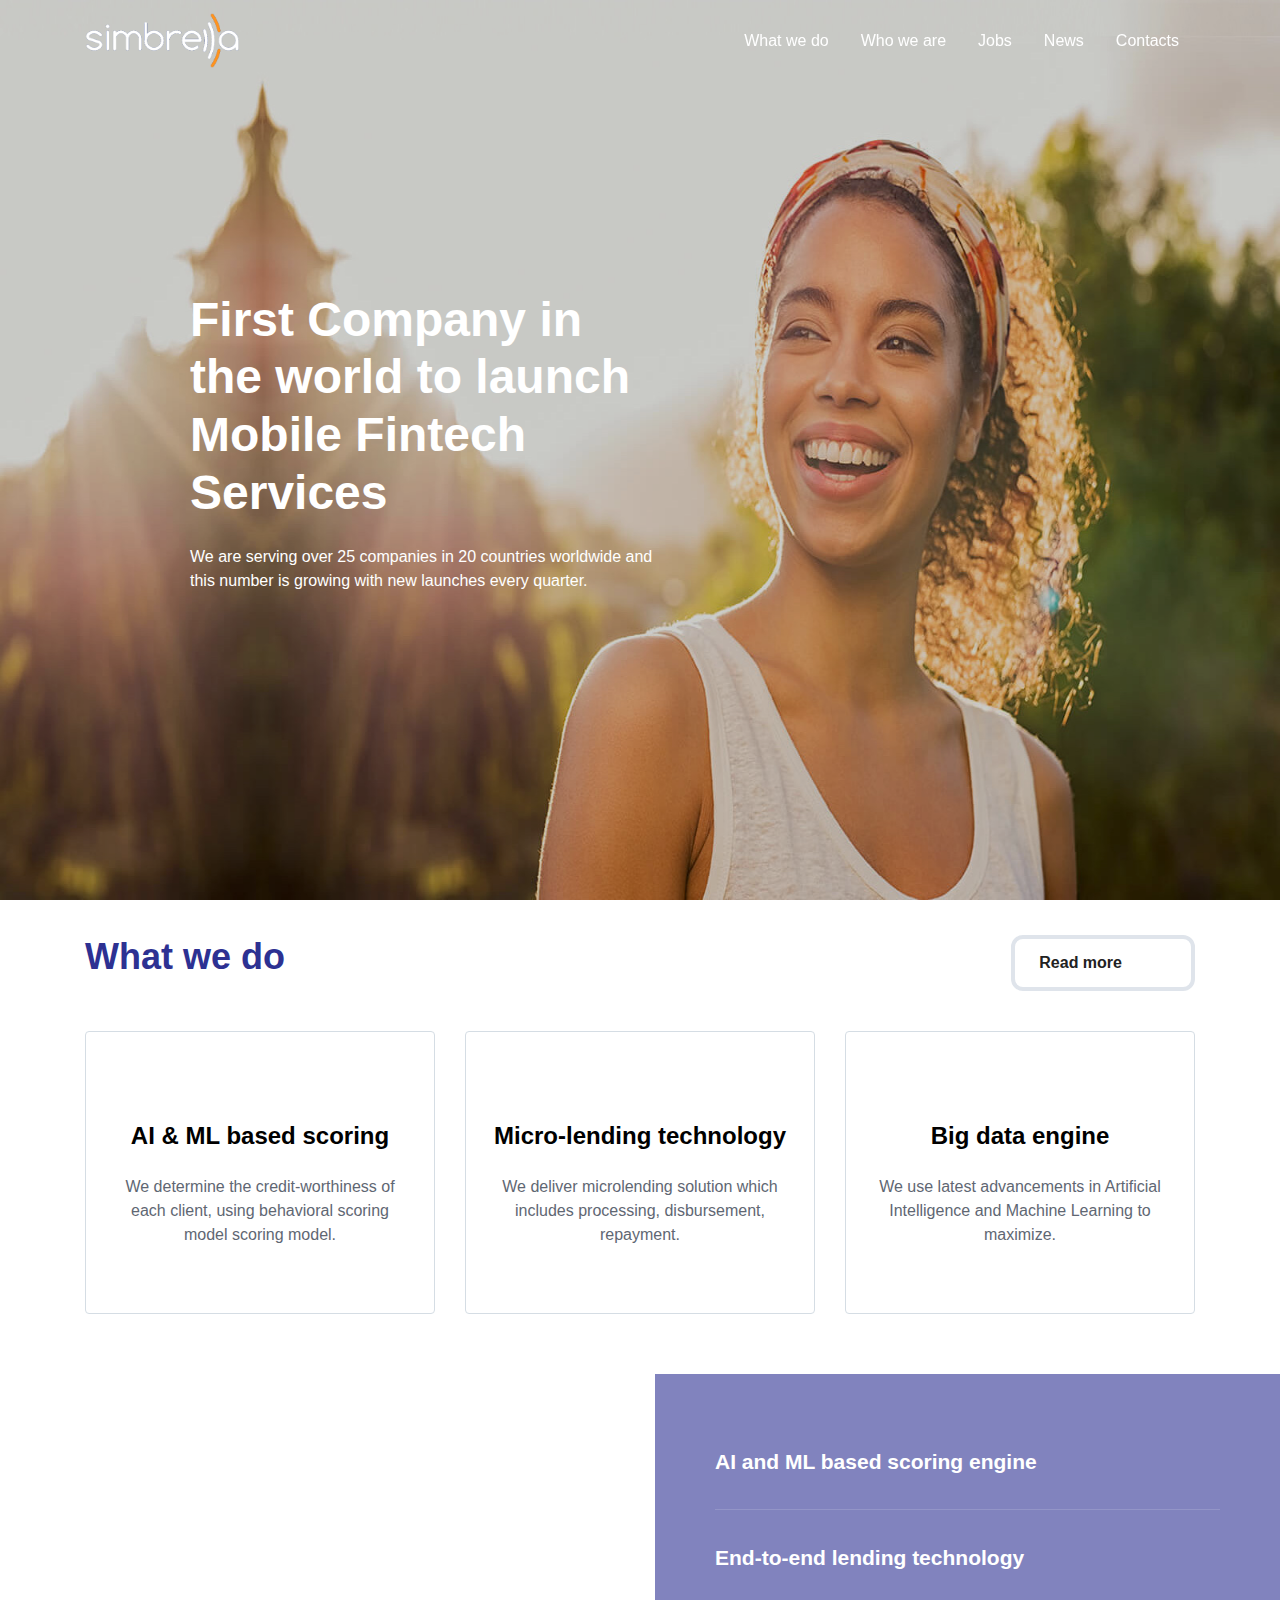
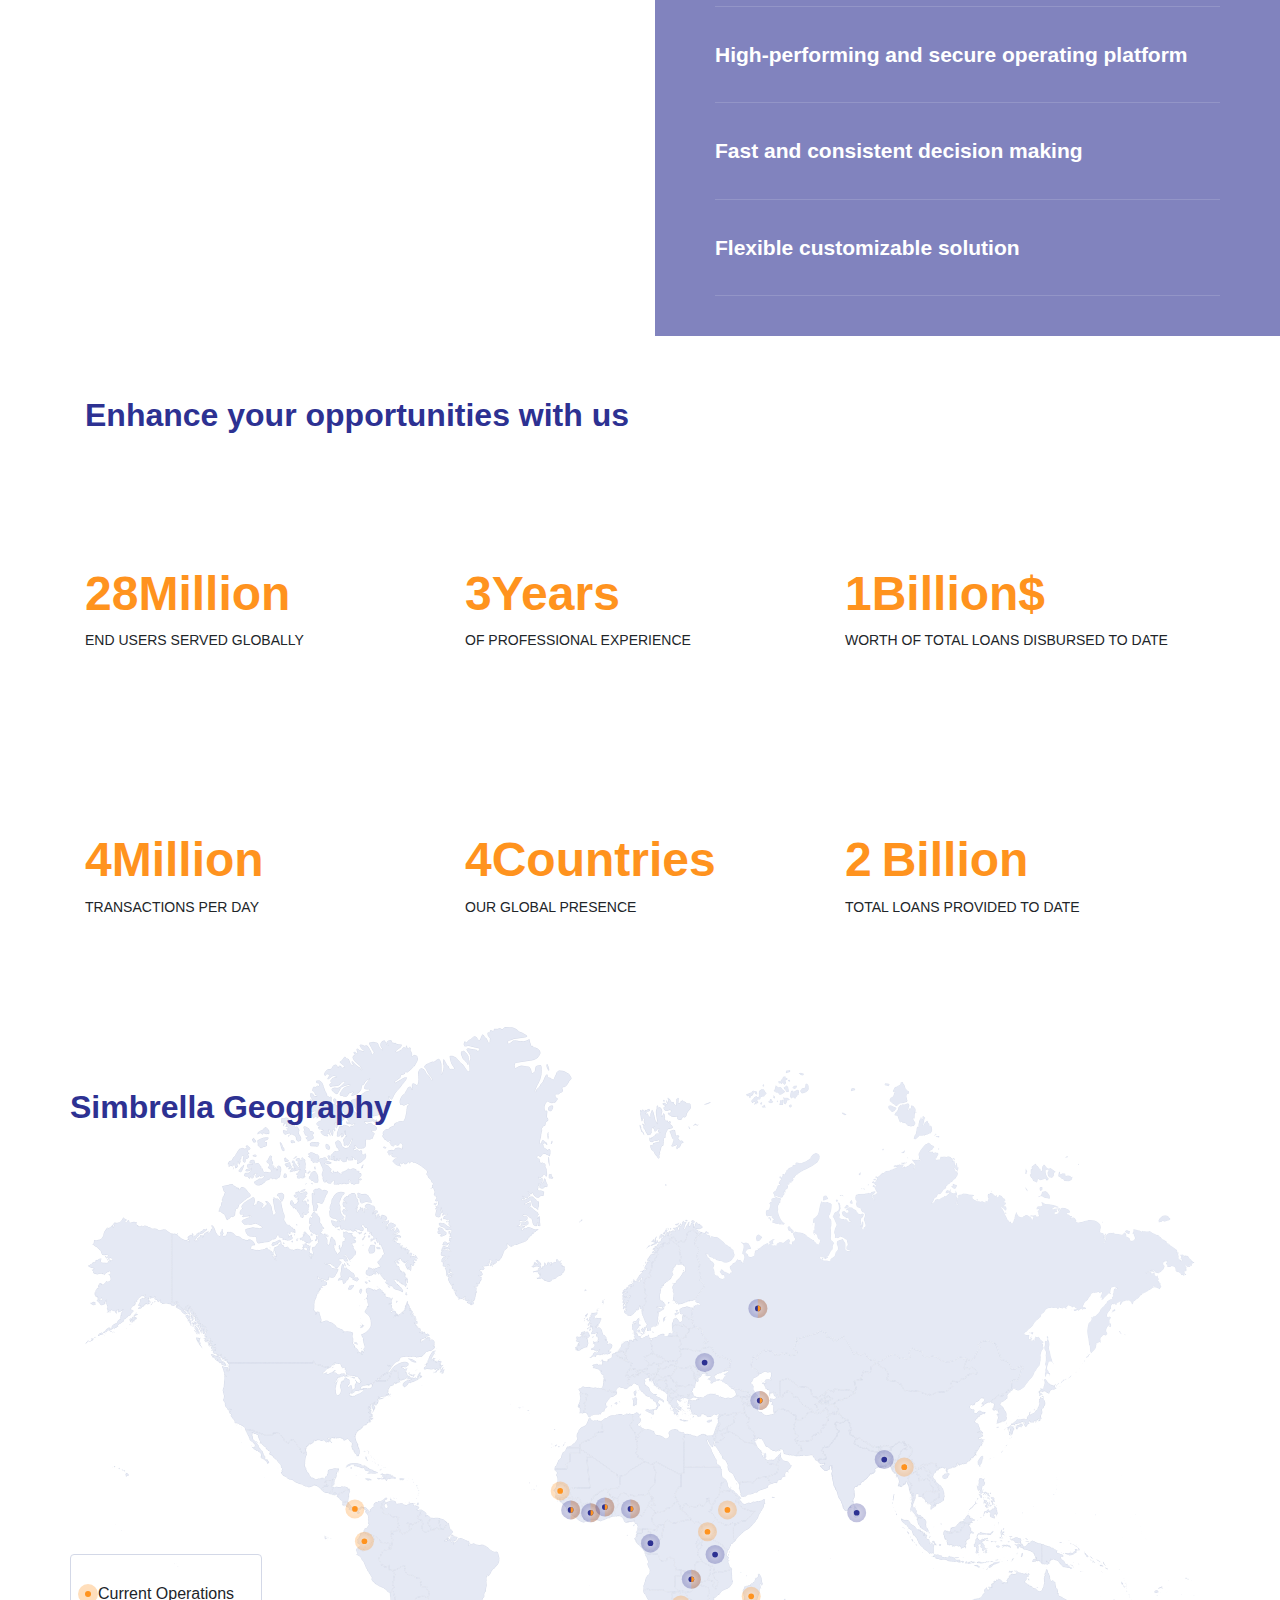
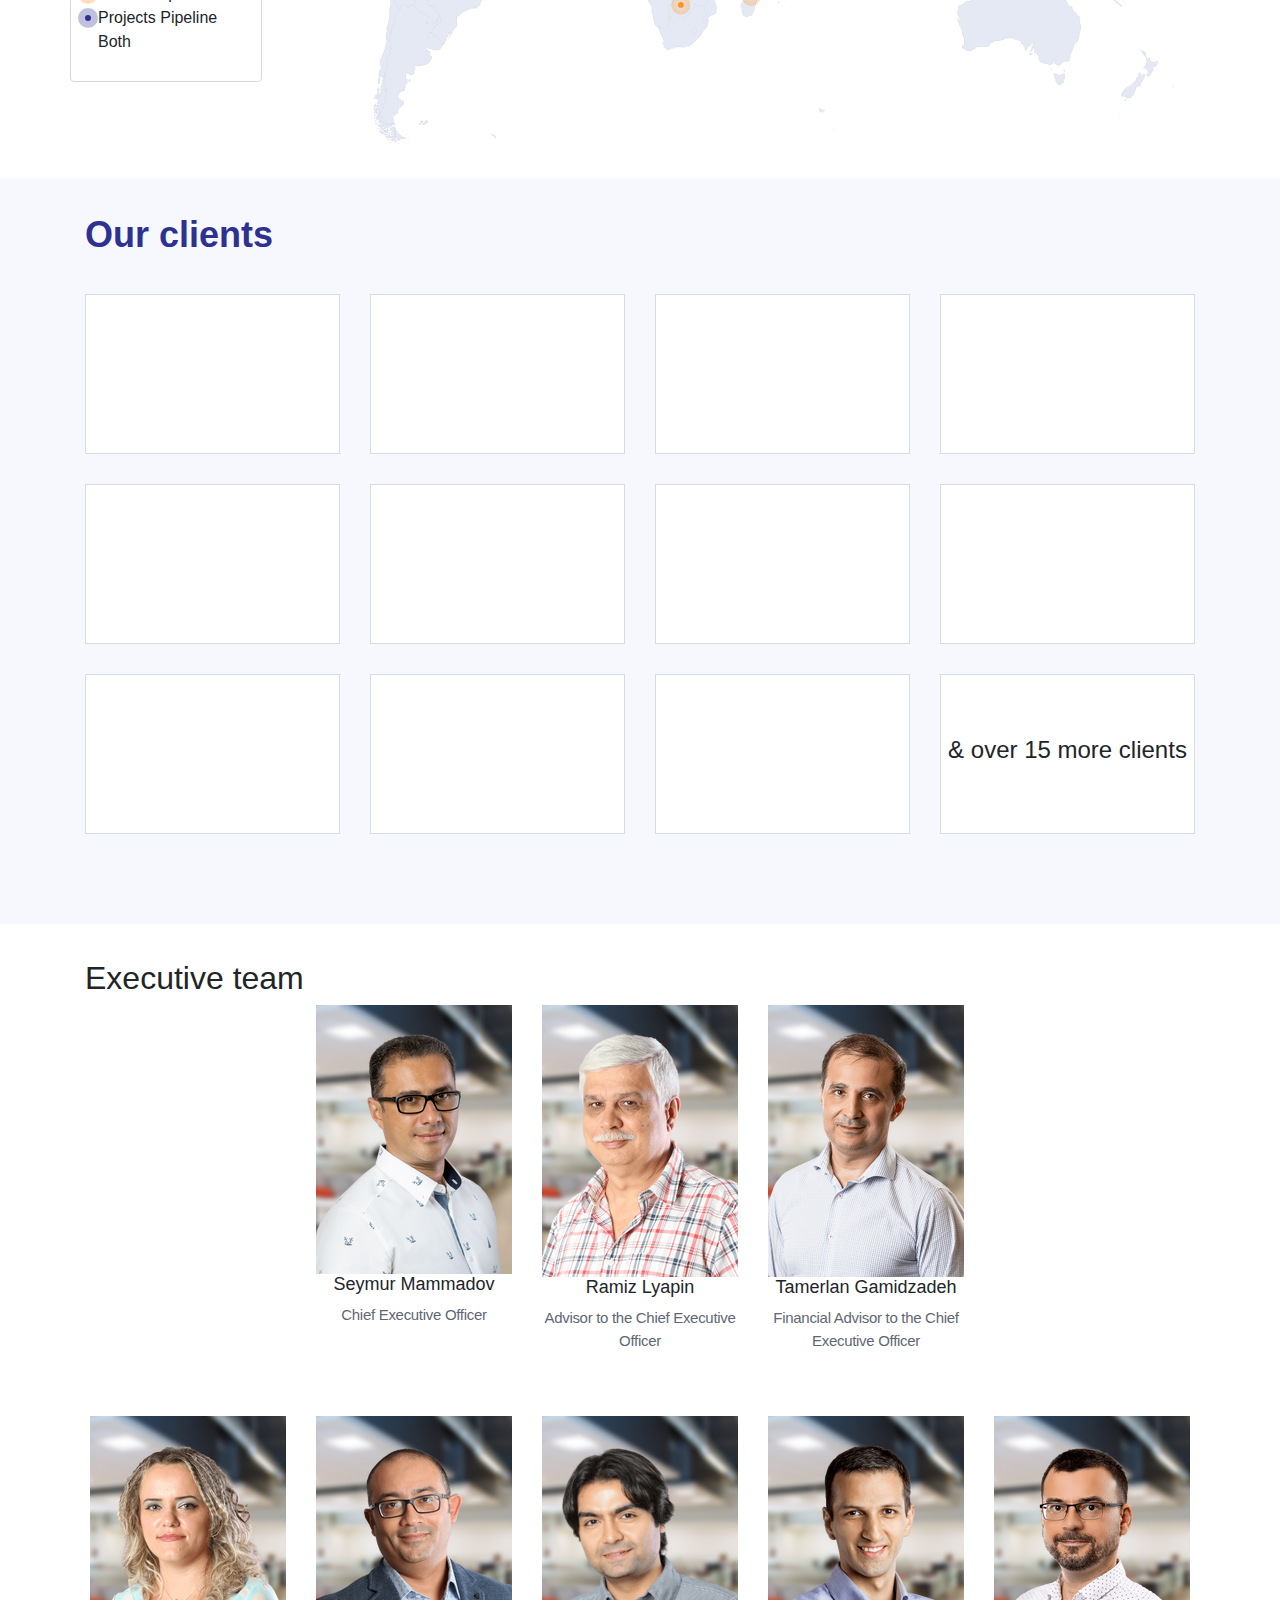
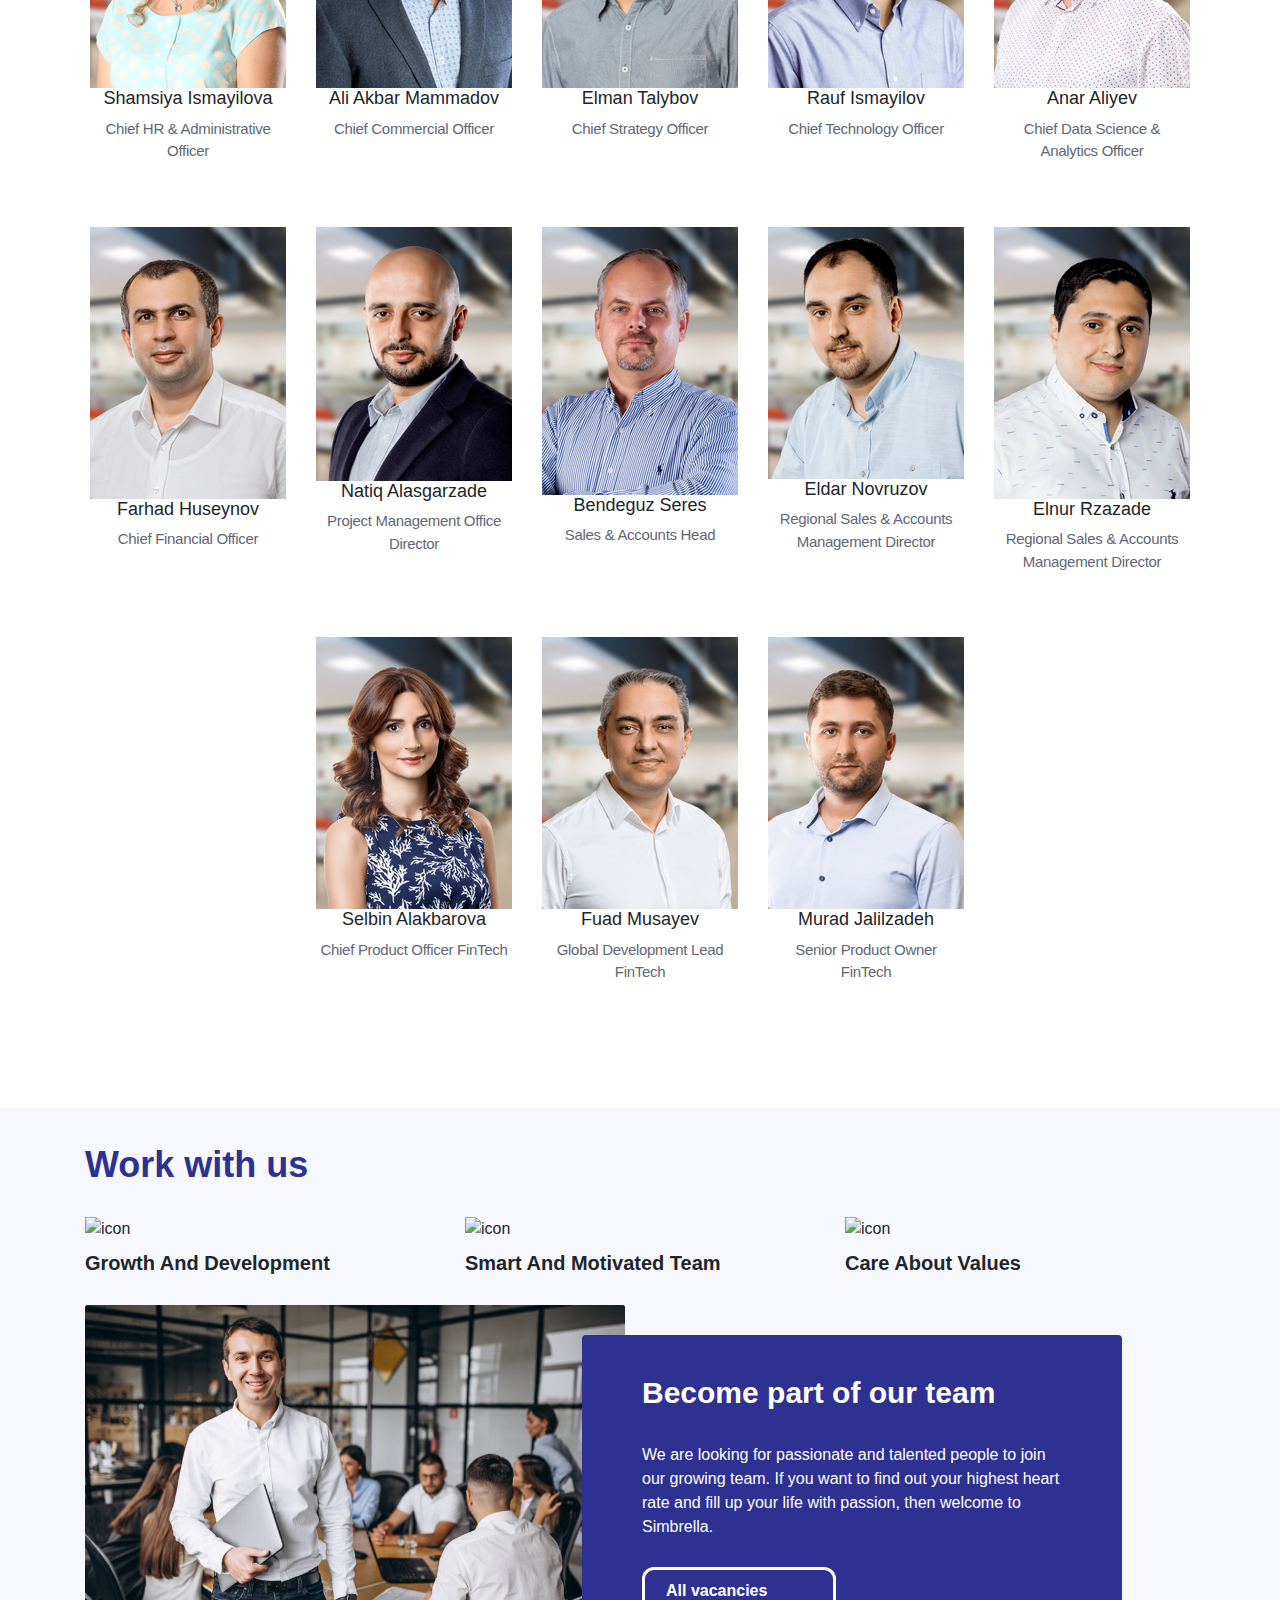
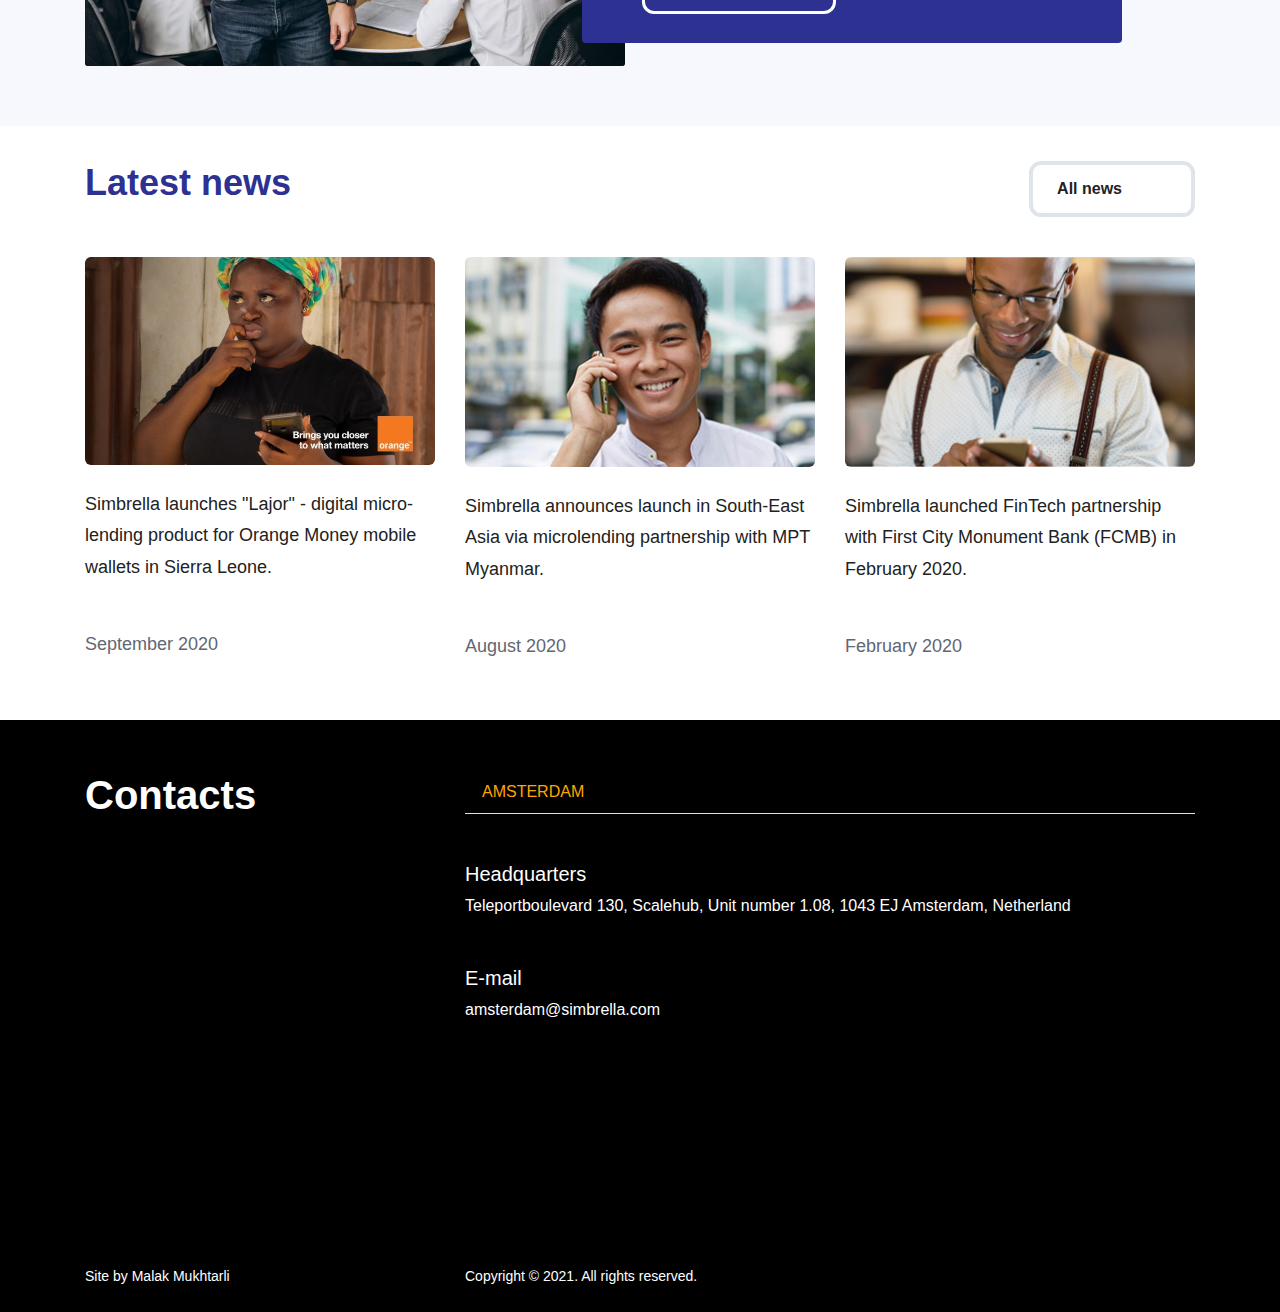
